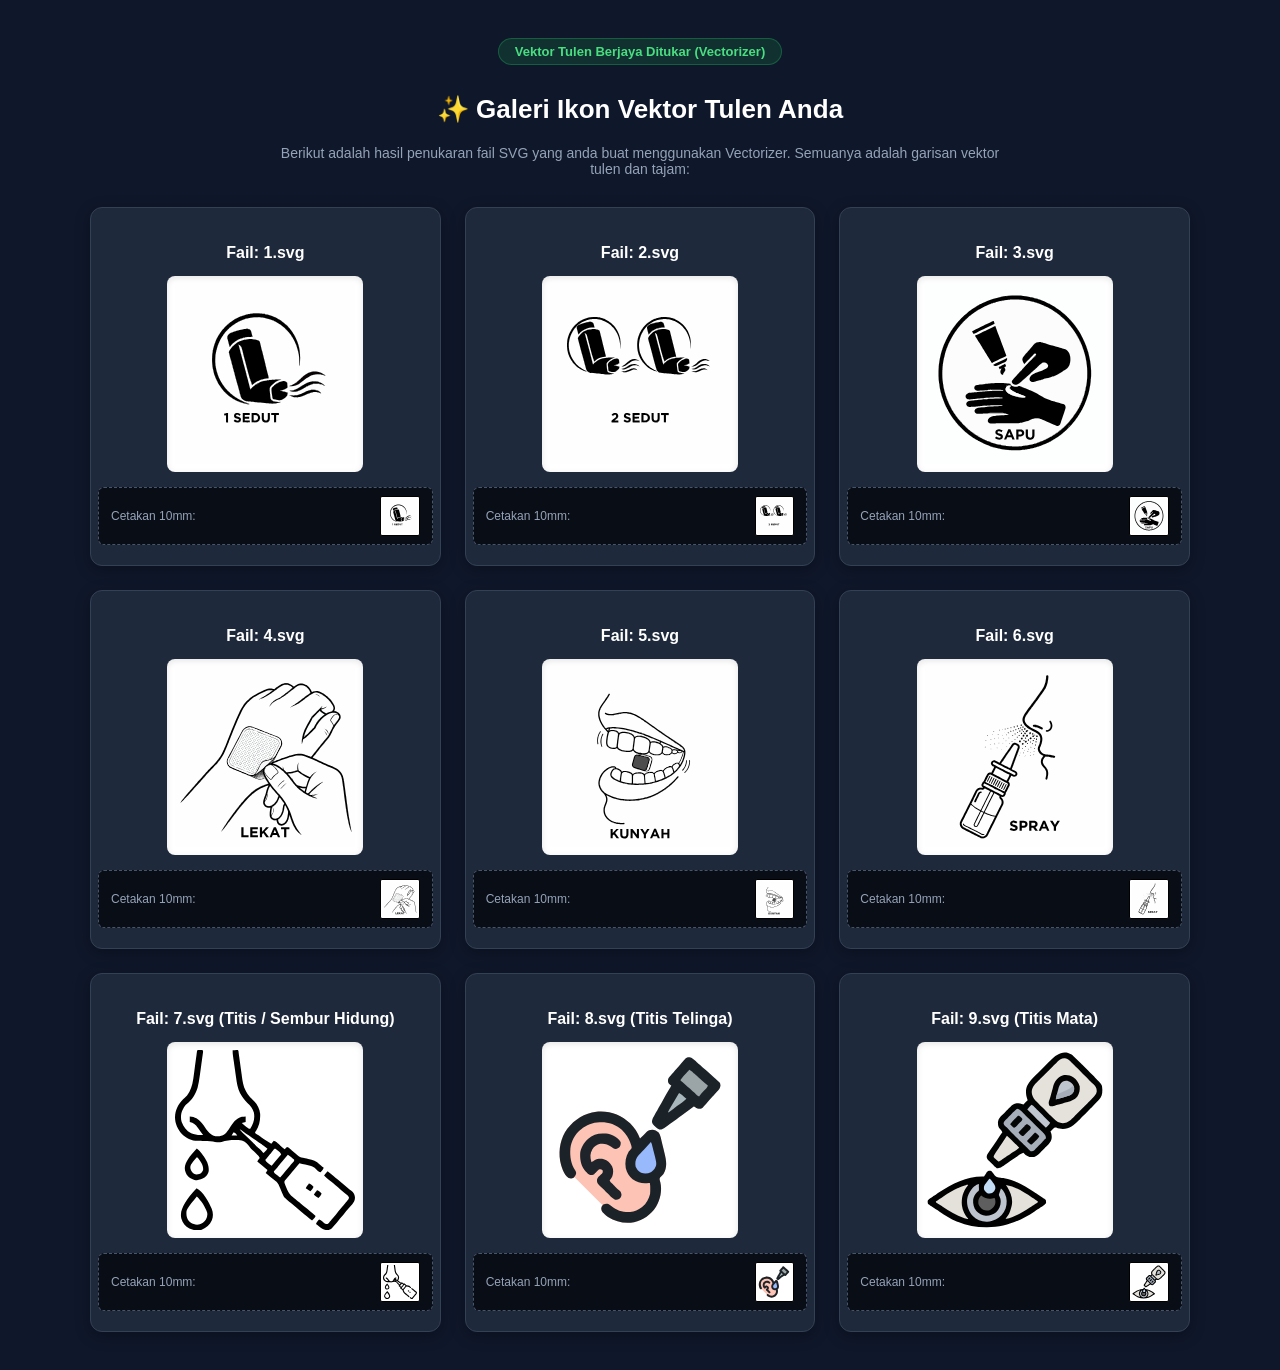
==== Galeri_Ikon_Vectorizer.html @ f37f2ab4 "feat(icons): tambah ikon vektor titis hidung (7.svg), titis telinga (8.svg), titis mata (9.svg) & ke" ====
<!DOCTYPE html>
<html lang="ms">
<head>
  <meta charset="UTF-8">
  <title>Galeri Hasil Vectorizer</title>
  <style>
    body {
      font-family: 'Segoe UI', Tahoma, Geneva, Verdana, sans-serif;
      background: #0f172a;
      color: #f8fafc;
      padding: 30px 20px;
      display: flex;
      flex-direction: column;
      align-items: center;
    }
    .badge {
      background: rgba(34, 197, 94, 0.15);
      color: #4ade80;
      border: 1px solid rgba(34, 197, 94, 0.3);
      padding: 5px 16px;
      border-radius: 9999px;
      font-size: 13px;
      font-weight: 600;
      margin-bottom: 12px;
    }
    h1 { color: #ffffff; font-size: 26px; margin-bottom: 6px; text-align: center; }
    p { color: #94a3b8; font-size: 14px; margin-bottom: 30px; text-align: center; max-width: 750px; }
    .grid {
      display: grid;
      grid-template-columns: repeat(auto-fit, minmax(280px, 1fr));
      gap: 24px;
      width: 100%;
      max-width: 1100px;
    }
    .card {
      background: #1e293b;
      border: 1px solid #334155;
      border-radius: 12px;
      padding: 20px;
      display: flex;
      flex-direction: column;
      align-items: center;
      box-shadow: 0 4px 15px rgba(0,0,0,0.3);
    }
    .card h3 {
      font-size: 16px;
      color: #ffffff;
      margin-bottom: 14px;
    }
    .svg-box {
      width: 180px;
      height: 180px;
      background: #ffffff;
      border-radius: 8px;
      display: flex;
      align-items: center;
      justify-content: center;
      padding: 8px;
      margin-bottom: 15px;
      box-shadow: inset 0 2px 6px rgba(0,0,0,0.1);
    }
    .svg-box svg {
      width: 100%;
      height: 100%;
      object-fit: contain;
    }
    .sim-row {
      width: 100%;
      background: #090d16;
      border: 1px dashed #475569;
      border-radius: 6px;
      padding: 8px 12px;
      display: flex;
      align-items: center;
      justify-content: space-between;
    }
    .sim-tag { font-size: 12px; color: #94a3b8; }
    .print-box {
      width: 10mm;
      height: 10mm;
      background: #ffffff;
      border: 1px solid #000000;
      border-radius: 2px;
      display: flex;
      align-items: center;
      justify-content: center;
    }
    .print-box svg {
      width: 9mm;
      height: 9mm;
      object-fit: contain;
    }
  </style>
</head>
<body>
  <div class="badge">Vektor Tulen Berjaya Ditukar (Vectorizer)</div>
  <h1>✨ Galeri Ikon Vektor Tulen Anda</h1>
  <p>Berikut adalah hasil penukaran fail SVG yang anda buat menggunakan Vectorizer. Semuanya adalah garisan vektor tulen dan tajam:</p>
  <div class="grid">

    <div class="card">
      <h3>Fail: 1.svg</h3>
      <div class="svg-box">
        <svg xmlns="http://www.w3.org/2000/svg" width="1750" height="1750" viewBox="0 0 1750 1750">
<path fill="#fefefe" d="M0 0l1750 0l0 1750l-1750 0l0 -1750z"/>
<path fill="#000000" d="M706.88 535.81c2.4 0.07 4.44 -0.28 6.82 0.31c6.22 0.57 12.82 -2.39 19.22 -1.2c3.48 0.87 7.05 0.2 10.6 0.57c2.18 -1.09 4.2 -0.89 6.23 -0.39c4.06 0.58 8.2 -0.29 12.02 1.72c2.89 1.38 8.45 2.31 11.57 1.6l1.38 0.17c1.71 0.26 2.73 0.58 4.34 0.92c6.03 0.73 12.39 1.75 17.85 4.4c2.8 1.65 6.08 2.13 8.91 3.88c4.25 1.03 7.95 3.16 11.01 6.24c1.34 1 2.35 1.76 3.95 2.32c1.57 0.28 2.59 1.62 3.2 2.9c0.64 3.41 1.56 6.99 2.33 10.34c1.13 5.74 2.79 11.2 4.08 16.86c1.05 4.82 2.88 9.46 3.84 14.24c0.63 3.83 1.93 7.28 2.23 11.19c0.7 3 1.76 5.94 2.2 8.98c0.1 2.89 1.36 5.34 1.74 8.17c1.35 6.84 3.8 13.3 5.43 20.06c0.99 1.64 1.66 3.33 1.94 5.15c1.1 5.67 2.96 11.1 4.33 16.66c1.85 7.5 3.7 15.03 5.54 22.53c1.24 5.19 2.5 10.37 3.96 15.47c2.13 10.15 4.77 20.06 7.31 30.11c2.55 10.39 5.05 20.8 7.6 31.18c1.38 5.7 3.29 11.22 3.76 17.14c1.16 4.31 2.18 9.38 3.29 13.68l0.2 1.2c0.29 3.61 1.77 7.1 2.41 10.44c0.59 4.58 2.31 8.81 3.36 13.27c0.93 0 0.97 0.3 0.33 0.76c0.29 2.04 0.44 3.93 1.04 5.91c1.27 2.26 -0.03 3.67 2.29 5.69l0.24 2.21c0.19 4.37 2.44 8.02 2.73 12.22c0.27 1.54 0.94 2.88 1.48 4.33c0.85 0.68 1 1.53 0.34 2.45c0.37 2.12 0.86 4 1.59 6.02c1.42 3.19 1.56 6.92 2.63 10.29c2.36 6.1 3.26 12.85 5.2 19.1c1.28 6.16 2.71 12.5 3.13 18.93c0.08 0.85 0.15 1.8 0.24 2.64c-3.71 1.88 -7.61 0.72 -11.51 1.74c-4.51 0.51 -9.29 0.98 -13.78 1.48c-2.69 0.91 -5.06 1.09 -7.97 0.36c-4.33 0.87 -8.56 0.95 -12.69 2.66c-0.77 1.1 -1.63 1.13 -2.57 0.36c-2.75 0.49 -4.86 0.78 -7.36 2.12c-3.66 1.89 -7.52 2.7 -11.49 3.64c-1.98 0.61 -2.11 0.63 -4.08 1.74c-0.73 0.45 -1.67 1.04 -2.41 1.42l-1.99 0.58c2.28 -1.78 2.77 -0.58 4.51 -3.02c-3.44 1.22 -6.08 3.1 -9.65 4.08c-4.86 2.17 -9.87 3.97 -14.81 5.94c-1.76 0.85 -3.34 -0.02 -4.44 1.76c2.2 -0.6 3.01 -1.62 5.53 -1.47c-2.46 1.24 -4.93 1.37 -7.14 3.16c-0.36 -1.23 0.21 -0.67 0.66 -1.2c-7.02 2.75 -12.67 7.65 -19.48 10.98c-0.56 0.74 -1.11 0.68 -2.01 1.22c-0.04 0.21 0.09 0.38 -0.56 0.46l-0.59 0.1c-2.55 1.03 -4.27 3.31 -6.73 4.06c-3.33 2.58 -8.61 5.57 -11.49 8.67c-1.22 0.82 -2.41 1.67 -3.59 2.54c-2.8 2.06 -4.38 3.55 -7.32 5.33c-1.35 1.52 -2.77 2.93 -4.19 4.37c-3.45 2.95 -5.22 2.81 -6.42 -1.66c-0.38 -1.05 -0.65 -2.13 -0.91 -3.21c-1.95 -6.41 -4.67 -12.67 -5.42 -19.43c-1.41 -3.83 -2.08 -7.65 -4.49 -11.04c-2.08 -3.77 -3.49 -7.91 -4.47 -12c-0.83 -3.78 -2.6 -7.18 -3.17 -11.06c-0.44 -3.36 -1 -5.61 -3.31 -8.16c-1.79 -4.54 -3.45 -9.2 -4.48 -13.94c-0.75 -3.6 -2.34 -7.01 -2.41 -10.76c-0.96 -5.07 -2.9 -10.4 -4.31 -15.39c-1.75 -4.01 -3.13 -8.09 -3.88 -12.38c-2.75 -10.51 -5.42 -21.02 -8.52 -31.44c-0.83 -3.59 -1.83 -7.3 -2.61 -10.88c-1.76 -5.1 -2.8 -10.31 -3.6 -15.66c-1.13 -2.94 -0.03 -5.52 -2.37 -7.94c1.02 4.34 2.75 7.96 2.67 12.52c-0.87 -4.5 -1.98 -9.02 -3.34 -13.39c1.17 -0.32 0.56 0.17 1.02 0.6c-0.62 -3.44 -2.16 -5.78 -3.04 -9.12c-1.27 -5.73 -3.24 -11.33 -4.5 -17.02c-2.03 -8.3 -4.43 -16.65 -6.62 -24.93c-1.33 -6.72 -3.57 -13.14 -5.05 -19.82c-1.35 -4.62 -2.36 -9.55 -3.66 -14.14c-1.53 -4.01 -2.03 -8.05 -3.11 -12.14c-2.31 -8.93 -4.89 -17.83 -6.24 -27.02c-0.6 -4.15 -2.4 -7.85 -2.98 -12.01c-0.89 -4.83 -2.71 -9.42 -3.6 -14.23c-2.21 -4.84 -3.79 -9.78 -4.71 -14.99c-1.26 -4.15 -2.27 -9.49 -4.18 -13.34c-4.11 -7.59 -9.48 -13.71 -16.26 -19.05c-2.4 -2.1 -5.69 -4.02 -8.37 -5.98l-0.45 -0.56c-1.88 -1.84 -2.17 -0.19 -4.38 -1.44c0.69 -0.07 1.13 0.53 1.51 0.85c0.14 2.65 1.07 3.05 1.44 5.39c2.18 9.9 4.99 19.68 7.72 29.44c1.22 4.94 2.41 9.97 3.78 14.85c2.32 7.19 4.36 14.5 5.04 22.16c1.09 4.03 2.63 7.74 3.27 11.9c2.17 5.45 4.09 10.95 5.26 16.57c1.71 6.11 2.95 12.52 5.04 18.5c1.54 4.89 2.16 10.02 3.89 14.9c0.82 3.34 1.56 6.78 2.76 10.07c0.46 1.97 0.69 4.1 1.51 6.06c2.53 9.13 5.44 18.31 6.68 27.75c0.48 3.11 1.72 5.88 2.5 8.85c2.07 5.12 3.21 10.27 4.69 15.45c1.34 6.22 3.73 12.31 4.77 18.58c0.16 1.82 0.72 3.15 1.23 4.89c1.33 3.88 2.03 7.82 2.34 12c0.79 1.27 1.12 2.07 1.37 3.55c2.03 4.54 3.02 9.29 4.41 13.94c1.12 5.65 3.31 10.97 4.23 16.65c0.63 3.58 2.02 7.13 2.79 10.59c0.94 6.25 3.3 11.98 4.21 18.28c1.84 4.65 2.69 9.48 4.04 14.26c3.26 9.79 5.59 19.83 8.37 29.76c1.37 4.77 2.11 9.79 3.11 14.87c0.56 1.3 0.94 2.23 1.11 3.63c0.22 3.17 1.52 5.18 2.03 8.04c2.08 5.4 2.85 11.16 4.18 16.82c1.91 5.7 2.38 12.28 4.7 17.78c1.02 3.72 2.02 7.6 2.93 11.37c0.69 2.62 1.74 5.11 2.27 7.78c-0.21 2.39 0.3 1.55 0.7 3.41c0.34 1.6 1.08 3.12 1.39 4.71c0.22 1.08 0.07 1.62 0.35 2.69c4 0.76 1.75 -1.34 4.27 -3.57c2.71 -2.46 5.58 -6.43 8.94 -7.87c0.04 -0.09 0.02 0.33 0.06 0.24c-0.67 0.13 -1.07 0.33 -1.53 -0.57c5.74 -5.43 10.85 -11.53 17.11 -16.4c4.09 -3.13 7.85 -7.09 12.04 -10.03c4.38 -4.03 9.81 -8.63 15.12 -11.06c2.91 0.17 4.51 -0.27 6.89 -1.82c0.22 0.98 0.07 1.84 0.06 2.81c1.9 -0.41 2.35 -1.36 4.09 -2.15c2.58 -0.96 3.78 -2.35 5.89 -3.92c2.87 -2.38 5.36 0.58 5.97 -3.87c-1.77 0.43 -4.94 3.03 -6.59 2.99c-1.16 0.21 -2.12 -1.36 -2.81 -2.17c0.5 -0.22 1.46 -1.02 1.96 -1.24c3.52 -1.67 6.42 -4.23 10.49 -4.69c2.08 -0.85 4.02 -1.94 6.05 -2.89c9.8 -5.59 20.42 -9.4 31.07 -12.94c4.42 -1.52 9.03 -2.51 13.84 -2.9c5.37 -1.02 10.9 -1.96 16.26 -3.01c3.17 -1.01 5.85 -1 8.93 -2.59c0.96 -0.12 2.03 -0.09 2.99 -0.08c2.55 0.06 3.74 -0.23 6.07 -1.22c2.74 -1.08 5.21 -1.76 8.19 -1c5.21 0.54 11.64 -0.93 17 -1.19c3.45 -1.08 7.03 -1.22 10.55 -0.69c1.57 -0.03 2.06 -0.45 3.52 -0.93c1.5 -0.07 3.03 -0.11 4.54 0.04c3.02 -0.63 5.93 -1.12 8.93 -0.74c4.49 0.28 8.59 -1.5 13.08 -0.23c0.97 0.02 1.91 0 2.88 -0.06c7.29 -1.73 14.7 -1.37 22.05 -1.92c3.96 -0.12 7.53 0.13 11.46 -0.6c5.31 -0.37 11.19 -0.14 16.55 -0.32c2.02 0.17 9.61 -0.21 11.08 0.47c0.26 0.34 1.1 0.81 0.25 1.88l-0.92 0c-3.09 1.51 -5.98 2.57 -9.21 2.66c-6.39 1.05 -13.17 4.62 -19.26 6.93c-3.12 1.82 -8.3 3.86 -10.76 6.43c-3.62 2.69 -8.16 4.74 -12.05 7.03c-1.92 1.26 -3.87 2.44 -5.71 3.83c-4.15 2.09 -8.16 6.65 -11.99 9.18c-2.62 2.63 -6.53 4.63 -8.76 7.71c-4.46 4.47 -9.34 8.22 -13.39 13.11c-8.04 8.34 -16.26 18.23 -16.61 30.39c0.04 5.59 0.05 11.22 0.05 16.82c1.31 2.02 1.07 4.01 1.1 6.02c-0.06 1.82 0.21 3.3 0.47 5.07c0.49 3.29 -0.35 5.87 0.19 9.16c0.44 -0.15 -0.07 -0.71 0.81 0.4c-0.01 3.66 0.41 7.3 0.27 10.96l0.34 0.25c0.26 -2.02 0.42 -4.04 0.57 -6.07l0.1 0.53c-0.16 1.7 -0.24 3.4 -0.47 5.09c0.21 0.4 0.04 0.63 -0.07 0.91c0.28 3.34 1.75 5.57 1.59 8.75c-0.07 2.71 0.98 5.17 0.29 7.9c-0.12 3.05 0.08 6.71 0.46 9.73c1.7 3.85 0.96 9.86 2.49 13.86l-0.14 0.82c1.92 3.78 2.37 8.4 3.82 12.19c0.25 0.14 0.49 0.13 0.54 0.65c0.28 0.7 0.38 1.4 0.53 2.13c1.38 1.33 1.76 2.1 2.83 3.37c6.09 6.44 12.53 9.05 20.54 12.46c3.17 1.72 5.77 2.47 9.43 2.28c1.75 -0.48 3.28 0.05 4.7 1.27c7.1 2.29 14.23 3.37 21.62 4.07c10.37 0.2 21.49 0.61 31.74 -0.02c-0.12 0.29 -0.32 1.85 -0.44 2.14c-2.05 0.91 -7.85 3.35 -10.36 3.65c-3.62 1.26 -7.74 2.39 -11.28 3.75c-1.27 0.73 -2.64 1.38 -4.2 0.99c-1.17 0.02 -2.31 0.05 -3.44 0.39c-2.8 1.64 -5.91 1.88 -9.07 2c-5.52 1.33 -11.6 1.33 -17.22 2.32c-1.83 -0.01 -3.66 0.07 -5.49 0.06c-0.53 1.36 -1.03 1.06 -1.6 1.09c-5.08 0.85 -10.56 0.54 -15.69 0.42c-2.24 0.22 -2 -0.89 -4.42 0.05c-2.93 -0.15 -5.52 0.17 -8.42 -0.66c-3.05 -0.65 -6.99 -0.28 -10.17 -0.4c3.36 -1.76 6.46 -1.91 9.88 -0.72c2.47 0.5 6.13 1.98 8.37 0.84c-0.28 -0.44 -0.06 0.29 -0.34 -0.15c-2.64 0.06 -4.97 0.24 -7.57 -0.27c-3.58 -0.6 -7.5 -0.4 -11.12 -0.25c-2.53 0.07 -5.17 0.17 -7.66 -0.78c-3.58 -1.19 -6.8 -1.19 -10.53 -1.11c-5.25 0.86 -10.49 -0.55 -15.76 -0.56c-5.19 -0.78 -11.03 -0.56 -16.17 -1.58c-1.91 -2.14 -5.08 -0.8 -7.63 -1.19c-4.11 0.13 -8.13 -0.85 -12.23 -0.86c-3 -0.05 -5.95 -0.33 -8.81 -1.54c-3.45 -1.61 -9.66 -1.5 -13.36 -1.45c-2.81 0.92 -5.43 -0.26 -8.32 0.01c-3.1 -0.09 -6.52 -0.22 -9.59 -0.66c-3 -0.55 -6.12 -0.23 -9.1 -0.82c-2.98 -0.92 -5.36 -0.45 -8.38 -1.42c-2.78 -1.06 -4.7 -1.03 -7.64 -0.88c-6.77 0.32 -13.62 -1.13 -20.39 -1.66c-2.2 -1.05 -4.12 -0.83 -6.36 -1.83c-3.16 -0.34 -6.58 -0.49 -9.76 -0.39c-3.41 0.9 -6.63 0 -9.9 -0.91c-1.62 -0.57 -2.94 -0.98 -4.66 -1.1c-4.78 -0.17 -10.26 -1.48 -14.98 -0.97c-3.4 0.19 -6.51 -0.52 -9.95 -0.39c-4.39 -0.11 -8.9 -0.99 -13.24 -1.54c-1.76 -0.51 -2.41 -0.82 -4.25 -0.95c0.02 0.34 0.08 -0.7 0.1 -0.36c1.88 0.25 3.2 -0.1 4.69 1.73c-2.72 -0.56 -5.33 -0.82 -7.97 -1.76c1.1 -1.08 0.94 -0.4 1.7 -0.19c0.03 -0.55 -0.13 0.34 -0.1 -0.21c-2.82 -0.4 -4.9 -0.35 -7.55 -1.47c-6.35 -2.14 -12.31 -4.91 -18 -8.48c-2.58 -1.36 -4.23 -3.22 -6.44 -4.97c-4.12 -2.9 -7.08 -7.1 -10.4 -10.8c-2.7 -3.53 -5.38 -7.18 -6.48 -11.63c-2.52 -4.12 -3.05 -8.94 -4.94 -13.33c-1.89 -4.86 -3.59 -9.73 -4.81 -14.7c-1.08 -6.21 -3.42 -12.06 -4.85 -18.19c-1.36 -3.66 -2.26 -7.41 -2.29 -11.47c-3.17 -9.97 -5.22 -20.27 -8.46 -30.23c-2.12 -3.3 -2.84 -7.16 -2.9 -11.09c-0.82 -3.98 -2.35 -8.04 -3.11 -12c-0.48 -1.87 -1.07 -3.66 -1.78 -5.46c-1.12 -3.07 -1.75 -5.47 -2.66 -8.43c-3.82 -11.89 -6.83 -24.03 -10.19 -36.06c-1.33 -4.64 -2.43 -9.42 -3.78 -14.03c-1.9 -5.13 -2.51 -10.54 -4.3 -15.7c-0.96 -2.85 -1.61 -5.77 -2.36 -8.66c-2.01 -5.43 -2.78 -11.12 -4.62 -16.58c-1.81 -6.96 -3.76 -13.95 -5.09 -21.12c-1.56 -4.09 -2.63 -9.09 -3.61 -13.32c-0.35 -3.51 -2.29 -6.19 -2.35 -9.69c-1.19 -4.47 -2.35 -9.93 -4.14 -14.15c-1.15 -0.96 -0.98 -1.96 -1.38 -3.05c-2.3 -7.99 -4.9 -16.23 -5.64 -24.58c-0.65 -2.78 -1.63 -5.58 -2.31 -8.41c-2.96 -7.24 -4.86 -14.8 -6.76 -22.31c-1.25 -3.75 -2.36 -7.77 -2.79 -11.72c0.42 -2.62 0.35 -4.98 -0.15 -7.52c1.36 0.35 1.98 1.21 3.13 1.86c-0.24 -2.49 -0.55 -3.22 -0.68 -5.8c-3.66 1.49 -4.85 2.88 -5.26 -2.23c-0.38 -3.96 -0.7 -5.73 -2.96 -9.11c-1.22 -0.6 -1.12 -1.61 -1.27 -2.47c-2.34 -7.77 -4.27 -15.62 -6.44 -23.45c-1.38 -5.54 -3.25 -11.04 -4 -16.7c-0.9 -3.55 -2.08 -6.95 -2.3 -10.66c-0.94 -3.88 -2.37 -7.8 -3.21 -11.76c-2.79 -7.53 0.57 -13.47 3.91 -20.07c4.9 -8.49 10.88 -16.48 16.91 -24.16c2.2 -3.03 5.31 -5.53 7.44 -8.71c3.52 -4.02 7.6 -7.88 11.09 -12.01c2.16 -2.38 4.73 -4.97 7.21 -7.02c3.5 -2.84 6.45 -6.31 9.93 -9.16c4.08 -3.08 8.07 -7.47 12.7 -9.57c0.54 -0.54 0.85 -0.28 1.44 -0.77c-1.3 0.02 -1.03 0.58 -2.19 1.09c0.11 0.49 0.11 0.73 -0.6 -0.41c1.15 -0.62 2.27 -1.14 3.5 -1.59c1.43 -1.36 2.31 -1.87 3.72 -2.94c2.59 -2.55 5.72 -4.61 8.86 -6.39c7.16 -3.66 14.23 -7.61 21.59 -10.9c1.1 -0.45 2.45 -0.81 3.6 -1.15c3.81 -0.79 7.1 -3.05 10.99 -3.29c2.01 -0.56 3.07 -0.7 4.26 -2.53c1.07 -0.79 2.25 -1.04 3.62 -0.94c3.56 -0.05 7.21 -1.31 10.33 -2.99c1.37 -0.96 2.82 -1.1 4.27 -1.6c5.45 -1.44 10.86 -2.95 16.58 -2.93c7.06 -2.05 14.32 -2.25 21.48 -3.75c2.05 -0.99 3.72 -0.73 5.84 -0.6c0.03 -0.35 -0.16 0.57 0.13 0.35c-1.78 -0.07 -2.77 0.57 -4.23 -1.07z"/>
<path fill="#010000" d="M754.94 286.68c4.36 -0.03 8.73 -0.85 12.99 -1.16c13.62 -0.47 27.43 -0.22 41.06 -0.32c5.83 0.22 12.39 -0.38 17.98 1.44c2.13 0.3 3.57 0.72 5.74 0.25c0.22 -0.49 0.54 -0.59 0.98 -0.21c3.1 -0.01 6.47 -0.15 9.53 0.29c0.66 -0.14 1.07 0.19 1.53 0.42c0.63 -0.72 0.71 -0.42 0.94 -0.31c0.97 0.44 1.68 -0.02 2.69 1.3c2.02 -0.06 3.6 0.8 5.53 1.18c2.51 -0.69 3.83 -0.04 6.15 -0.18c2.52 -0.04 4.46 0.06 6.85 0.81c3.95 0.49 8.15 1.04 11.79 2.77c4.42 1.75 9.52 2.51 14.14 3.65c2.07 0.49 3.19 0.63 5.3 0.43c0.58 -0.59 1.33 -0.39 1.73 0.16c2.11 2.58 6.25 2.03 9.19 3.27c3.67 -0.1 6.68 2.33 10.24 2.13c2.41 0.72 4.09 1.73 6.56 2.29c0.11 -0.4 -0.19 0.49 -0.07 0.1c-0.89 -0.35 -1.31 0.14 -1.74 -1.47c1.31 0.37 2.34 0.83 3.53 1.46c0.48 1.28 0.16 1.23 -0.32 0.99c-0.24 0.18 -0.22 -0.28 -0.46 -0.09c11.55 3.09 22.82 6.87 33.53 12.24c2.42 2.25 4.87 3.07 8.1 3.5c2.2 0.1 4.29 0.96 5.74 2.72c4.13 2.58 9 4.44 13.18 6.99c4.3 0.86 7.63 3.44 11.41 5.33c2.86 1.92 6.07 3.1 8.89 5.12c3.86 2.09 7.41 4.63 11.07 6.98c7.83 4.38 14.98 9.72 22.15 15.09c3.3 2.09 6.53 5.14 9.71 7.56l0.57 0.23c1.59 2.16 3.64 2.87 5.35 4.59c3.85 2.43 6.14 5.97 9.9 8.43c-0.36 -0.67 -1.12 -0.25 -0.28 -1.44c2.35 2.95 5.57 4.75 7.66 7.91c0.57 0.77 1.18 1.44 1.84 2.13c3.46 1.59 6.13 3.82 8.5 6.54c5.48 5.25 10.88 10.63 16.14 16.11c1.23 1.47 2.16 2.84 3.71 4.08c2.29 3.12 5.38 5.58 7.79 8.58c4.22 4.95 8.53 10.02 12.09 15.47c3.61 5.37 7.69 10.4 11.55 15.58c1.74 2.61 3.78 5.21 5.3 7.96c1.22 1.68 1.09 1.97 2.9 3.6c5.28 7.36 9.67 15.32 14.19 23.17c1.73 4.28 5.25 8.88 7.24 13.01c2.02 2.67 3.15 7.27 5.41 9.72c2.09 4.58 4.75 9.47 6.42 14.17c1.58 2.06 2.25 3.41 2.42 5.86c2.15 4.29 3.65 8.89 5.86 13.13c1.41 0.86 1.71 2.28 2.21 3.52c0.07 0.25 0.25 0.52 -0.08 0.89c0.43 1.53 1.28 2.48 1.2 4.28l0.28 1.22c2.11 4.03 3.95 8.53 5.27 12.75c2.83 8.27 5.81 16.65 7.85 25.17c2.11 8.14 4.31 16.18 5.73 24.48c2 9.06 3.25 18.29 4.87 27.41c0.39 2.68 0.3 5.37 1.03 8.06c0.5 4.66 1.09 9.51 0.9 14.31c0.85 2.82 0.08 5.36 0.97 8.27l0.07 1.28l-0.05 0.6c-0.92 3.07 0.36 6.5 0.02 9.51c0.72 3.25 -0.94 7.09 0.55 10.33l-0.05 2.72c-0.36 2.34 -0.68 2.25 0.89 3.94c0.52 4.47 0.51 9.7 0.39 14.11c-0.8 4.69 -0.23 9.42 -0.93 14.17c-1.58 2.06 -1.01 3 -0.58 5.43c0.59 3.46 -0.45 7.09 -0.41 10.61c0.33 3.81 -0.11 7.35 -0.77 11.05c-0.35 6.75 -2 13.98 -2.57 20.68c-0.32 0.09 -1.61 0.27 -1.87 -0.39c-0.56 -1.6 -1.04 -5.14 -0.21 -6.85c0.07 2.56 -0.05 3.91 0.1 6.35c0.98 1.67 0.27 3.03 -1.23 4.35c-1.54 -1.85 -1.44 -3.9 -2.06 -5.89c-0.1 -1.74 -0.05 -3.75 0.33 -5.46c0.57 -2.6 0.06 -5.47 0.51 -8.15c0.22 -3.27 0.6 -6.74 0.73 -9.99c0.17 -15.03 -0.81 -29.92 -1.54 -44.91c-0.04 -1.34 -0.43 -2.12 -0.41 -3.52c-0.25 -5.22 -0.99 -10.57 -1.64 -15.79c-0.87 -3.72 -1.63 -7.51 -2.15 -11.29c-0.04 -2.1 -0.68 -3.98 -0.91 -6.04c-0.45 -2.95 -0.95 -4.67 -1.55 -7.42c-3.05 -12.09 -5.63 -24.01 -9.12 -35.95c-1.43 -5.73 -3.23 -11.36 -4.89 -17.03c-2.68 -7.5 -5.32 -15.15 -7.21 -22.95c-1.15 -3.75 -2.66 -7.92 -4.57 -11.34c-2.35 -2.87 -3.65 -6.3 -5.01 -9.63c-3 -7.01 -6.63 -13.79 -9.52 -20.8c-0.29 -0.38 -0.65 -0.6 -0.48 -1.34c-1.43 -3.16 -2.69 -5.82 -4.66 -8.81c-2.43 -5.06 -5.67 -9.67 -8.28 -14.63c-1.17 -2.17 -2.54 -4.23 -3.8 -6.33c-1.5 -3.37 -4.35 -6.09 -5.87 -9.29c-2.42 -3.25 -4.92 -6.57 -6.69 -10.24c-0.85 -1.31 -1.5 -1.62 -2.29 -3.21c-3.83 -5.78 -7.86 -11.32 -12.14 -16.78c-0.75 -0.88 -1.22 -1.78 -1.8 -2.78c-2.2 -2.4 -4.17 -4.68 -6.12 -7.27c-1.73 -1.89 -3.14 -4.01 -4.83 -5.92c-1.27 -0.79 -1.23 -1.33 -2.08 -2.23c-8.43 -9.23 -17.7 -17.8 -26.38 -26.82c-3.71 -3.61 -7.52 -7.01 -10.61 -11.35c-1.02 -0.85 -2.01 -1.71 -2.98 -2.61c-6.68 -4.26 -12.79 -9.4 -18.89 -14.27c-2.16 -1.2 -3.98 -2.85 -5.49 -5.18c-2.74 -1.83 -4.64 -3.47 -7.11 -5.61c-0.98 0.93 -1.17 0.78 -0.63 -0.39c-1.56 -1.06 -3.19 -1.83 -4.61 -3.09c-1.22 0.59 -1.22 0.14 -1.54 -0.16c-1.22 -0.78 -2.48 -1.34 -3.66 -2.17c-10.59 -6.85 -20.83 -13.96 -32 -19.88c-5.64 -2.78 -10.2 -6.6 -16.02 -8.89c0.35 0.55 0.97 -0.06 0.39 1.12c-1.11 -1.06 -1.68 -1.51 -3.14 -2.04c-3.41 -2.15 -9.47 -4.53 -13.12 -6.33l-0.65 -0.18l-0.67 -0.15c-4.01 -2.1 -9.83 -3.65 -13.75 -6.08c-3.85 -1.97 -8.15 -2.31 -11.46 -5.26c0.72 0.39 1.29 1.15 1.86 1.69c-0.36 0.74 -0.78 0.75 -0.97 0.1c-0.34 -0.04 -0.69 0.01 -0.98 -0.4l-2.13 -0.33c-0.93 -1.06 -0.48 -0.42 -0.26 -0.81c-4 -0.9 -7.09 -2.32 -11.07 -3.08c-5.17 -1.36 -10.45 -2.95 -15.6 -4.49c-5.75 -1.4 -11.4 -2.99 -17.22 -4.02c-5.63 -1.51 -11.24 -2.13 -16.84 -3.76c-1.27 -0.38 -2.27 -0.63 -3.54 -1.14c-5.89 -1.24 -11.88 -2.63 -17.95 -2.11c-1.83 0.94 -3.84 0.58 -5.63 0.26c-5.32 -2.72 -12.07 -0.78 -17.88 -2.25c-4.52 -0.59 -9.55 -0.3 -14.16 -0.44c-10.64 -0.16 -21.24 0.15 -31.87 0.31c-2.1 -0.06 -3.96 0.93 -6.11 0.31c-2.49 0.12 -3.76 -0.25 -6.09 0.96c-2.49 0.34 -4.87 0.53 -7.37 0.45c-10.87 0.17 -21.53 3.02 -32.27 4.43c-3.19 0.92 -6.57 0.88 -9.44 2.71c-4.5 1.41 -8.99 2.9 -13.78 3.08c-8.39 2.38 -17.15 4.52 -25.23 7.79c-1.55 1.26 -3.24 2.05 -5.22 1.57c-4.81 1.32 -9.96 3.24 -14.36 5.59c-0.71 1.1 -1.71 1 -2.63 1.17c-2.49 0.87 -4.45 1.1 -6.34 3.14c-0.87 0.43 -1.77 0.57 -2.65 0.96c-0.4 0.21 -0.82 0.42 -1.23 0.63c-1.2 0.52 -2.4 1.21 -3.92 0.94c-3.59 0.38 -6.65 2.09 -9.61 4c0.86 0.15 1.06 0.23 -0.18 0.8c-2.83 0.62 -4.8 2.45 -7.44 3.43c-1.09 1.26 -2.34 1.63 -3.65 2.17c-1.13 0.37 -1.97 0.59 -3.02 1.18c-5.8 3.71 -12.1 6.56 -17.93 10.22c-3.45 2.13 -6.97 4.06 -10.2 6.49c-5.29 2.86 -10.14 6.33 -15.1 9.71c-3.94 3.26 -8.3 5.86 -12.35 8.93c-4.59 3.58 -9.33 7.2 -13.78 10.92c-3.45 3.28 -7.45 6.17 -11.66 8.75c-1.15 1.54 -2.18 2.81 -3.63 4.08c-4.42 3.97 -7.9 8.53 -12.86 11.9c-2.07 3.71 -4.93 6.52 -8.15 9.01c-1.19 1.15 -1.65 2.13 -3.18 3.12c-1.55 1.83 -3.34 3.39 -4.95 5.15c-1.98 3.02 -4.72 5.39 -7.17 8.02c-1.26 1.37 -2.35 2.59 -3.34 4.19c-2.68 3.67 -5.19 7.44 -8.23 10.62c-1.25 1.5 -1.87 2.73 -3.54 4.14c-2.44 3.58 -5.38 7.16 -7.83 10.67c-3.77 6.31 -8.79 11.72 -12.2 18.23c-1.98 2.43 -2.21 4.67 -4 6.79c-1.09 2.76 -4.41 4.58 -4.76 7.88c-4.2 6.62 -7.34 13.91 -11.23 20.71c-1.86 3.39 -2.99 7.35 -5.25 10.46c-0.53 2.9 -1.23 5.06 -2.43 7.37c-2.4 4.96 -4.48 10.11 -7.27 14.86c-1.49 2.24 -1.7 4.71 -2.91 7.04c-1.19 3.89 -2.31 7.87 -3.98 11.51c-1.41 5.03 -3.27 10.16 -4.96 15.09c-0.43 3.08 -2.3 5.8 -2.3 8.88c0.06 3.24 -1.36 6.78 -2.12 9.89c-1.69 4.01 -1.85 8.48 -4.09 12.2c-1.71 3.38 -2.26 7.6 -2.39 11.35c0.67 1.35 0.12 2.76 -0.09 4c-2.26 3.69 -2.37 9.64 -3 13.84c-0.02 0.24 0.25 0.54 -0.91 0.7c-0.87 5.27 -2.14 10.81 -2.07 16.15c0.12 3.06 -0.9 6.07 -1.43 9.06c0.64 2.26 0.34 3.83 0.31 5.76c0 0.16 0.04 0.33 -0.14 0.48c-0.02 1.09 -0.05 2.28 -0.2 3.37c0.16 0.18 0.09 0.37 0.06 0.53c-0.06 0.38 -0.14 0.79 -0.24 1.17c-0.5 3.59 -0.84 7.82 -0.31 11.41c-0.03 9.72 -0.1 19.52 -0.03 29.25c0.01 1.21 0.2 2.38 -0.44 3.64c-0.46 3.04 -0.39 6.15 0.43 9.12c1.36 3.65 1.19 7.56 1.03 11.39c0.14 1.99 0.05 2.43 0.6 4.53l0.11 1.47c-0.11 5.2 0.64 9.72 1.41 14.75c1.7 5.33 2.37 10.88 3.14 16.3c0.72 5.31 1.91 10.61 3.11 15.86c0.38 1.09 0.36 2.19 0.63 3.3c2.3 9.52 5.09 18.76 7.81 28.16c3.29 12.41 8.16 24.3 12.32 36.46c1.93 4.22 3.31 9.2 5.62 13.31c0.82 1.25 1.27 2.59 1.95 3.92c0.56 3.09 1.26 4.4 3.21 6.52c1.4 2.05 2.43 4.44 3.36 6.71c1.07 2.44 1.55 4.88 3 7.34c0.26 0.07 0.47 -0.02 0.6 0.55c3.39 6.63 6.89 12.97 11.01 19.17c2.96 4.97 5.72 10.12 8.88 14.98c0.93 1.24 1.66 2.61 2.58 3.86c1.2 2.08 1.31 2.56 2.57 4.27c1.66 1.8 2.94 3.86 4.17 5.96c2.31 2.2 2.9 5.69 5.68 7.76c0.71 1.12 1.52 2.16 2.23 3.28c1.17 1.9 1.26 1.84 1.97 3.81c2.78 2.91 4.83 6.61 8.05 9.07c4.02 4.29 8.12 8.74 11.7 13.32c2.85 3.36 6.37 6.2 8.42 10.42c0.52 0.76 1.26 1.37 1.87 2.07l0.51 0.47c4.09 2.89 7.57 7.38 11.3 10.77c3.46 3.28 7.2 7.48 10.94 10.34c1.91 2.41 4.53 3.86 6.48 5.99c3.01 2.15 5.77 5.34 8.8 7.36c5.17 3.8 10.25 7.64 14.75 12.37c2.51 2.3 5.64 4.16 7.97 6.64c4.31 1.68 7.71 4.84 11.66 7.21c4.09 2.86 8.4 5.74 12.33 8.85c1.49 0.99 1.49 1.16 3.26 2.1c5 3.01 9.94 6.16 14.94 9.19c2.79 2.7 6.75 3.61 9.71 5.82c2.3 1.05 4.61 1.79 6.77 3.03c0.22 0.14 0.47 0.29 0.69 0.43c0.22 0.14 0.5 0.17 0.47 0.72c0.8 0.35 1.49 0.66 2.29 1.01c3.18 0.6 6.12 2.77 8.73 4.71c2.42 3 5.38 2.81 8.32 4.89c4.67 1.75 9.08 4.08 13.58 6.07c1.95 0.94 3.61 1.61 5.73 2.06c1.33 0.28 2.28 0.45 2.94 1.85c1.92 2.6 3.44 1.85 6.3 2.45c1.44 -0.13 2.47 0.64 3.47 1.47c3.38 2.66 7.56 2.43 11.28 4.5c3.04 0.96 6.03 3.29 9.25 3.19c2.36 0.18 4.25 1.44 6.62 1.68c1.51 0.12 2.7 0.48 4.11 1.07c2.73 1.64 7.29 2.56 9.48 4.5c-7.63 0.02 -16.36 -2.01 -23.81 -3.9c-2.41 -0.2 -4.56 -0.97 -6.75 -1.98c-3.81 -1.27 -8.79 -2.61 -12.71 -3.06c4.16 2.69 9.62 4.73 14.69 4.26c3.29 0.65 6.21 2.37 9.08 4.07c2.92 1.38 4.35 2.7 7.7 2.78c2.75 -0.19 6.03 1.28 8.44 2.51c-0.49 0.26 -1.86 1.56 -2.35 1.82c-6.25 -1.54 -13.07 -2.12 -19.21 -4.19c-2.16 -0.91 -4.42 -0.51 -6.44 -1.94c-6.16 -2.59 -13.4 -2.59 -19.76 -5.03c-5.3 -1.2 -10.65 -1.98 -15.28 -5.11c-2.64 -0.91 -4.01 -1.19 -6.1 -3.22c0.73 0.59 1.38 1.37 2.04 2.04c-9.23 -0.74 -18.14 -5.24 -26.9 -8.11c-8.43 -3.17 -16.73 -7.3 -24.97 -10.97c-8.86 -3.73 -17.08 -9.11 -25.52 -13.75c-3.65 -1.62 -6.82 -4.11 -10.22 -6.37c-1.61 -0.49 -2.51 -1.29 -3.87 -2.23c-3.23 -2.47 -6.84 -4.29 -10.06 -6.76c-0.33 -0.04 -0.42 -0.28 -0.54 -0.47c-0.64 0.22 -0.59 -0.01 -0.69 -0.15c-0.19 -0.29 -0.25 -0.44 -0.44 -0.72c-3.14 -0.96 -6.35 -3.92 -9.29 -5.52c-4.58 -3.4 -9.15 -7.07 -13.81 -10.41c-3.95 -3.28 -8.03 -6.62 -11.96 -9.93c-3.42 -2.5 -6.19 -5.98 -9.58 -8.57c-2.4 -1.98 -4.51 -4.22 -6.79 -6.33c-5.45 -5.52 -11.04 -10.97 -16.3 -16.67c-2.57 -2.17 -3.83 -5.03 -6.5 -7.46c-4.22 -4.45 -8.33 -9.38 -12.03 -14.28c-2.07 -1.32 -3.45 -2.51 -3.7 -4.9c-0.63 -1.03 -1.18 -1.62 -2.08 -2.42c-1.45 -0.12 -1.98 -1.07 -1.92 -2.24c-1.34 -2.68 -3.92 -5.91 -6.29 -7.71c-2.03 -1.97 -3.33 -4.37 -5.08 -6.52c-0.25 -0.38 -0.54 -0.8 -0.8 -1.17c-0.25 -0.41 -0.68 -0.79 -0.35 -1.56c-1.64 -4.17 -4.83 -7.53 -7.13 -11.34c-1.33 -1.31 -1.27 -1.56 -2.65 -3.13c-0.51 -1.02 -1.15 -1.92 -1.76 -2.87c-4.58 -7.32 -8.68 -14.96 -13.23 -22.3c-1.05 -1.71 -1.37 -2.51 -2.26 -4.08c-3.21 -4.84 -6.04 -10.05 -7.59 -15.73c-0.44 -1.28 -0.96 -2.19 -1.69 -3.32c-1.57 -1.25 -2.45 -2.8 -2.35 -4.81c-1.25 -4.27 -3.7 -7.91 -5.08 -12.09c-0.96 -0.98 -1.15 -1.24 -1.73 -2.62c-1.54 -4.25 -3.07 -8.55 -5.54 -12.37c1.31 0.75 1.79 1.35 2.24 2.79c-2.14 -4.62 -4.3 -9.27 -5.73 -14.13c-2.85 -5.97 -4.43 -12.38 -6.75 -18.53c-4.63 -14.43 -8.57 -29.29 -10.66 -44.33c-0.38 -1.94 -0.54 -3.96 -0.7 -5.93c-0.85 -1.24 -0.84 -1.58 -1.18 -2.83c-0.11 -0.23 -0.24 -0.49 -0.21 -0.75c-0.16 -0.46 -0.31 -1.03 -0.39 -1.48c-0.14 -0.14 -0.15 -0.34 -0.17 -0.5c-0.25 -1.7 -0.13 -3.31 -0.57 -5.06c-0.8 -2.28 -0.87 -4.78 -0.97 -7.16c-0.39 -4.03 -1.06 -8.02 -1.12 -12.13c-0.73 -5.55 -1.3 -10.62 -1.1 -16.27c-0.58 0.7 0.17 0.38 -0.2 0.28c0 1.92 0.54 3.01 -0.76 4.94c-0.68 -3.36 0.39 -6.08 0.31 -9.37c-0.96 -5.05 -2.13 -9.71 -1.25 -14.69c0.03 -2.35 0.03 -3.05 -0.55 -5.41c0.04 -1.54 0.04 -3.06 -0.01 -4.6c-0.15 -9.17 0.03 -18.36 -0.01 -27.53c1.31 -2.97 0.12 -5.41 0.53 -8.41c-0.72 -3.5 -0.17 -6.73 0.23 -10.12c-0.02 -6.75 1.03 -13.33 1.38 -20.04c0.6 -5.98 1.2 -12.02 3.12 -17.85c0.18 -1.25 0.3 -2.47 0.36 -3.73c0.44 -2.84 1.15 -4.64 0.96 -7.6c-0.78 -0.95 -0.38 -1.98 -0.25 -2.84c1.09 -3.4 1.08 -7.26 2.6 -10.61c0.4 -2.72 1.26 -5.62 1.46 -8.37c0.08 -2.35 0.67 -4.54 1.52 -6.79c2.41 -2.7 2.87 -6.14 2.6 -9.64c-0.4 -0.96 0.01 -1.84 0.24 -2.64c0.07 -0.26 0.14 -0.49 0.21 -0.75c0.07 -0.25 -0.11 -0.58 0.96 -0.56c1.06 -2.39 2.01 -5.36 2.68 -7.87c0.61 -5.26 3.25 -9.89 3.94 -15.11c0 -3.51 1.93 -6.39 3.3 -9.51c1.82 -2.25 2.39 -3.42 2.48 -6.36c-0.37 -1.8 0.3 -3.42 1.55 -4.75c1.99 -2.38 2.88 -4.84 3.39 -7.88c1.26 -5.34 3.81 -10.4 5.96 -15.42c1.37 -3.75 3.75 -7.56 5.35 -11.24c3.57 -6.99 7.1 -14.31 10.83 -21.19c3.38 -5.52 6.58 -11.32 9.91 -16.84c4.33 -6.4 7.99 -13.22 12.8 -19.28c2.47 -4.02 6.03 -7.52 8.57 -11.62c2.04 -3.32 4.57 -6.31 6.91 -9.42c1.57 -1.64 1.99 -3.68 3.28 -5.49c0.06 1.63 -0.79 1.73 -1.23 3.06c4.01 -3.23 5.66 -8.41 9.9 -11.58c2.82 -2.89 4.92 -6.27 7.85 -9.06c1.36 -1.34 2.33 -2.95 3.57 -4.36l0.47 -0.54l0.44 -0.58l0.45 -0.56l0.56 -0.48c5.82 -5.51 11.14 -11.59 17.04 -17.04c1.96 -1.7 3.22 -4.02 5.12 -5.69c4.18 -3.67 8.47 -7.39 12.23 -11.51c0.65 0.95 0.23 1.13 -0.45 1.6c2.47 -1.75 3.62 -4.02 6.57 -5.07c0.25 -0.27 0.42 -0.41 0.67 -0.69c-0.79 0 -0.69 -0.6 -0.59 -0.87c1.51 -0.74 2.63 -1.68 3.84 -2.84c6.61 -6.23 14.46 -11.7 21.87 -16.98c4.75 -3.76 9.87 -6.92 15.14 -9.9c2.65 -2.25 6.62 -3.88 9.45 -5.89c2.18 -1.72 4.57 -2.85 6.91 -4.29c4.15 -2.21 8.62 -5.48 12.87 -7.41c6.87 -4.12 14.13 -7.63 21.34 -11.1c4.62 -2.52 9.54 -4.41 14.3 -6.69c5.97 -2.57 11.9 -5.05 18.03 -7.19c5.42 -2.4 11.04 -4.4 16.66 -6.32c9.36 -2.81 18.59 -6.15 28.1 -8.4c2.93 -0.91 6.08 -1.59 9.23 -1.81c2.22 0.01 3.84 -0.22 5.95 -0.84c5.67 -1.95 11.51 -3.63 17.57 -3.68c4.01 -1.17 7.3 -0.24 10.93 -2.7c3.2 -0.21 6.2 -1.24 9.47 -0.76c0.5 -0.16 0.99 -0.32 1.49 -0.48c1.17 -1.57 3.01 -1.26 4.47 -1.19c2.56 2.14 5.21 1.29 7.36 -0.97z"/>
<path fill="#000000" d="M1042.62 944.39c2.25 -0.1 4.24 -1 6.54 -0.94c6.11 -0.06 12.56 -0.7 18.54 0.83c10.21 1.9 21.95 8.01 24.03 19.23c0.57 3.83 1.48 8.4 1.47 12.2c-0.28 3.65 1.43 6.7 1.03 10.28c0.14 3.83 -0.11 10.04 1.68 13.37c0.73 1.65 0.52 3.82 0.43 5.52c-1.34 1.74 -2.12 3.62 -4.67 3.92c-4.11 3 -8.63 5.48 -12.86 8.3c-0.89 1.63 -2.24 2.09 -3.57 2.77c-4.87 2.39 -9.57 4.82 -14.78 6.4c-6.38 2.76 -12.93 4.78 -19.58 6.71c-4.56 1.26 -9.56 3.08 -14.25 3.45c-1.79 -0.1 -1.95 0.82 -4.12 0.72c1.49 0.83 0.55 0.28 2.22 0.67c6.96 1.67 14.17 2.36 20.8 5.33c4.34 0.74 8.78 1.88 13.02 2.94c3.17 -0.65 5.86 0.25 8.53 1.77c4.16 2.86 8.38 2.12 12.77 3.96c5.29 1.2 11.75 1.85 16.41 4.55c0.83 6.22 -0.98 12.51 -2.24 18.52c-0.38 3.29 -3.01 5.48 -2.71 8.85c0.2 0.38 0.01 0.86 -0.65 0.7c-3 2.64 -4.87 6.62 -7.77 9.49c-5.21 6.36 -12.2 11.7 -18.54 16.85c-7.55 5.67 -16.2 11.83 -24.93 15.48c-4.28 1.64 -8.29 2.17 -12.68 2.59c-5.7 1.37 -12 0.42 -17.81 0.6c-3.48 0.27 -6.55 -1.02 -10.01 -0.83c-4.89 0.09 -9.99 -0.91 -14.62 -2.49c-3.55 -1.03 -9.29 -3.15 -12.94 -2.63c-0.86 -0.24 -1.59 -0.64 -2.39 -1.02l-2.39 0.42l1.73 -0.96c-1.41 -0.19 -2.04 -0.5 -3.24 -1.24c-3.22 -1.1 -7.21 -1.91 -10.41 -3.1c-7.58 -3.21 -7.81 -11.23 -8.46 -18.4c-0.04 -3.12 0.93 -5 -0.92 -7.9l-0.05 -0.91c-0.38 -0.47 -0.35 -0.81 -0.41 -1.23c-0.56 -0.26 -0.46 -0.54 -0.51 -0.87c-0.87 -2.79 -0.92 -5.77 -0.73 -8.68c0.28 -2.5 -0.6 -4.91 -0.57 -7.43c-0.41 -3.15 -1.79 -5.83 -1.6 -9.04c0 -3.54 -1.34 -6.65 -1.36 -10.13c-0.28 -7.02 -1.76 -13.92 -1.75 -21c0.1 -4.42 -0.29 -9.82 0.55 -14.11c1.07 -6.34 4.17 -8.58 7.82 -13.35c-0.66 0.43 -0.34 1.16 -1.55 0.36c5.73 -5.45 11.03 -11.37 16.88 -16.72c1.85 -1.67 3.33 -3.03 4.68 -5.16c0.08 1.04 -0.3 1.86 -1.15 2.47c1.65 -2.41 4.11 -3.9 6.22 -5.79c3.7 -1.32 6.32 -4.57 9.73 -6.51c2.22 -2.07 3.95 -2.54 6.16 -4.77c0.35 -0.17 0.8 -0.43 1.15 -0.62c-0.01 -0.35 0.16 -0.36 0.3 -0.44c1.94 -1.25 3.79 -2.83 6.27 -3.13c2.17 -0.95 3.8 -1.52 5.44 -3.32c1.69 -2.05 4.07 -3.09 6.6 -3.64c2.1 -0.31 2.31 -0.25 3.75 -1.84c3.92 -2.13 7.99 -4.48 12.52 -5.13c3.21 -0.8 7.5 -2.03 10.59 -3.29c2.47 -1.67 5.43 -2.55 8.36 -2.63z"/>
<path fill="#000000" d="M643.91 445.37c7.34 -2 14.78 -2.84 22.14 -4.62c3.29 -2.04 6.74 -2.27 10.27 -2.5c3.55 -1.19 7.13 -0.43 10.64 -1.51c5.8 -1.01 13.54 -1.48 19.38 -0.71c2.11 0.47 3.6 1.3 5.8 1.67c3.73 0.3 6.94 2.05 10.7 3.01c4.08 2.02 7.33 4.22 10.36 7.66c2.11 3.55 4.98 6.14 5.84 10.32c1.06 2.5 2.36 4.69 2.82 7.34c1.41 5.93 3.45 11.73 4.61 17.72c2.21 9.04 4.88 18.11 6.75 27.22c0.12 0.63 0.5 1.28 -0.45 2.09c-0.16 0.46 -0.38 1.05 -0.55 1.51c-0.34 0.04 -0.76 0.17 -1.12 0.01c-2.97 -0.4 -5.53 -0.97 -8.65 -0.67c-0.18 0.15 -0.37 0.21 -0.58 0.3c0.42 0.65 0.3 0.85 -0.52 0.53c-1.17 -0.15 -2.3 -0.15 -3.48 -0.15c-6.43 0.02 -12.85 -0.22 -19.29 0.06c-3.2 -0.58 -3.53 0.11 -6.4 0.43c-4.01 0.89 -7.82 0.48 -11.98 0.74c-4.18 0.85 -8.4 0.7 -12.5 1.94c-1.08 0.06 -2.19 0.1 -3.28 0.1c-1.45 0.27 -2.73 0.98 -4.27 1.08c-4.71 1.59 -9.61 3.07 -14.54 3.28c-1.01 0.27 -1.92 0.66 -2.87 1.08c-2.99 1.5 -5.88 2.47 -9 3.4c-10.73 3.3 -21.11 6.57 -31.22 11.54c-6.96 3.61 -14.22 6.73 -20.85 10.95c-8.56 5.38 -17.3 11.01 -25.07 17.47c-3.08 2.83 -6.28 5.26 -9.91 7.71c-3.72 3.79 -8.1 6.88 -11.46 11.01c-1.83 2.26 -3.98 4.17 -5.87 6.36c-1.56 1.35 -2.04 1.78 -3.37 3.13c-2.4 3.2 -4.93 6.31 -7.57 9.27c-1.51 2.68 -4.48 4.68 -6.37 7.33c-1.86 -3.25 -3.12 -6.62 -3.74 -10.05c-1.39 -7.27 -3.95 -14.15 -5.43 -21.41c-0.36 -1.82 -1.31 -3.33 -1.61 -5.13c-1.22 -5.27 -2.83 -10.4 -3.32 -16c-1.79 -3.94 -2.67 -7.87 -3.67 -12.01c-0.72 -1.53 -0.74 -2.54 -0.92 -4.2c0.13 -3.64 -0.82 -5.86 -2.48 -8.9c-1.22 -2.39 -2.12 -4.94 -2.47 -7.48c0.05 -4.09 -0.48 -8.25 -0.02 -12.4c0.12 -1.54 0.32 -3.09 1.26 -4.55c0.5 -6.14 3.68 -9.51 6.6 -14.55l1.26 -1.44c2.44 -3.21 5.31 -5.36 8.24 -8.05c1.41 -1.23 2.53 -1.72 3.94 -2.78c2.48 -2.65 5.62 -3.98 8.82 -5.48c0.22 -0.12 0.43 -0.23 0.65 -0.35c0.21 -0.11 0.42 -0.22 0.64 -0.34c0.66 -0.33 1.36 -0.81 2.21 -0.72c1.81 -0.58 3.39 -1.4 5.32 -1.7c4.12 -2.07 8.57 -3.14 12.64 -5.31c3.71 -1.18 7.41 -3.18 11.17 -3.93c1.65 -1.09 3.18 -1.49 4.91 -2.14c3.9 -1.55 7.97 -2.42 11.91 -3.77c8.15 -2.72 16.9 -4.55 25.21 -6.88c10.07 -2.97 20.24 -5.56 30.74 -6.53z"/>
<path fill="#070304" d="M1348.16 850.59c6.27 -0.04 12.5 -0.26 18.78 0.03c-0.08 1.51 -0.46 0.64 -1.09 1.12c4.4 0.16 7.8 -0.92 12.07 1.11c1.41 0.12 2.82 0.07 4.23 0.14c4.49 -0.76 9.04 0.55 13.05 2.97c3.59 0.44 4.78 0.8 8 2.44c2.38 -0.61 4.22 0.17 6.19 0.75c3 0.59 5.48 2.23 8.33 3.2c4.96 2.19 10.05 4.1 14.48 7.32c3.97 1.64 7.33 4.78 11.11 6.82c2.06 1.29 4.02 2.87 6.14 4.05c1.16 0.62 1.28 1.13 1.75 2.01c0.56 -0.24 0.86 -0.16 1.16 0.33c2.77 1 2.9 3.53 6.13 4.49c1.38 0.91 0.76 2.67 0.74 3.64c-3.32 -0.79 -7.31 -1.8 -10.27 -3.66c-6.34 -1.61 -12.59 -4.76 -19.22 -4.77c-4.79 -0.35 -9.27 -1.45 -13.85 -2.38c-2 -0.59 -4.12 -0.17 -5.91 -1.66c-3.5 -2.19 -11.19 -2.32 -15.29 -1.9c-4.63 0.59 -9.12 0.78 -13.69 0.01c-10.26 0.17 -20.82 2.13 -30.81 4.48c-0.3 0.81 -0.71 0.78 -1.19 0.95c-0.22 0.15 -0.54 0.25 -0.77 0.34c-3.64 0.88 -7.15 2.15 -11.05 2.34c-3.27 1.03 -6.36 1.78 -9.5 3.27c-2.11 2.34 -5.05 2.85 -7.66 4.09c-3.74 1.98 -9.11 3.94 -12.93 6.07c-10.15 5.99 -20.43 12.06 -29.95 19c-6.2 4.86 -12.66 9.38 -18.83 14.27c-1.38 1 -2.58 1.98 -4.13 2.73c-1.26 2.1 -2.48 2.7 -3.99 4.09c-3.57 2.92 -7.27 5.37 -11.53 7.8c-2.04 2.54 -3.45 3.75 -6.26 5.4c-2.32 1.33 -3.19 2.39 -5.21 3.76c-4.61 4.26 -9.89 7.47 -15.02 11c-6.63 4.81 -13.96 8.35 -21.07 12.34c-3.84 2.04 -7.7 3.55 -11.65 5.27c-0.04 0.24 -0.21 -0.54 -0.26 -0.3c0.64 -0.19 0.65 -0.78 1.44 0.22c-1.41 0.45 -2.34 0.93 -3.56 1.79c-0.33 -1.38 0.1 -1.55 1.05 -1.34c0.1 -0.24 0.23 0.04 0.32 -0.19c-0.23 0.15 -0.09 0.34 -0.35 0.44c-8.45 3.46 -17.36 6.84 -26.3 8.41c-5.12 0.77 -10.52 1.89 -15.73 1.72c-5.63 -0.01 -11.44 0.44 -16.95 -1.03c-2.03 -0.83 -3.21 -1.22 -5.56 -1.42c1.79 -2.46 3.03 -2.41 5.48 -2.59c3.85 -1.33 8.02 -2.56 11.65 -4.42c2.19 -2.31 5.17 -2.65 7.75 -4.22c4.16 -2.13 8.48 -3.78 12.52 -6.25c4.56 -2.85 9.16 -5.8 14.31 -7.83c7.24 -4.24 13.63 -10.36 20.5 -15.24c3.66 -4.47 7.82 -8.04 12.87 -10.64c1.52 -1.34 2.99 -2.63 4.25 -4.19l0.49 -0.34l0.43 -0.44l0.42 -0.41c2.13 -2.18 4.64 -4.15 6.5 -6.57c0.8 0.94 0.11 0.64 -0.13 1.23c4.94 -3.72 8.04 -8.55 12.92 -12.36c2.45 -2.29 4.59 -4.83 7.46 -6.77c1.61 -1.46 3.26 -2.97 4.87 -4.43c2.7 -2.82 5.18 -5.55 8.12 -7.95c5.4 -3.88 10.29 -8.5 15.85 -12.18c4.03 -3.35 8.47 -6.19 13.08 -8.71c1.7 -0.75 3.15 -1.49 4.68 -2.54c2.72 -2.24 6.9 -3.24 9.53 -5.72c3.92 -1.95 7.66 -4.14 11.76 -5.72c4.19 -1.52 7.91 -4.02 12.08 -5.52c-2.56 1.8 -5.57 2.48 -8.02 4.53c4.01 -1.8 6.6 -3.26 10.99 -4.18c1.6 -1.64 3.23 -2.3 5.14 -2.58c8.31 -2.22 16.72 -4.31 25.37 -4.76c3.92 0.12 7.48 -0.02 11.38 0.27c-0.14 -0.37 -0.25 0.49 0.07 0.25c-2.85 -0.19 -5.38 0.87 -7.71 -1.28z"/>
<path fill="#010000" d="M1330.48 946.83c5.1 0.55 9.55 -0.54 14.44 -0.98c6.64 -0.67 13.32 -0.37 19.97 -0.4c4.19 -0.36 7.85 0.51 11.85 1.64c3.05 1.32 5.43 1.64 8.64 2.05c2.6 -0.22 4.77 0.51 7.24 1.34c1.72 0.35 3.43 0.61 5.09 1.2c10.45 2.59 20.17 7.25 29.56 12.45c9.9 5.27 18.43 12.5 27.02 19.57c0.17 0.9 0.16 3.05 0.33 3.94c-1.82 -0.34 -4.51 -0.72 -6.1 -1.77c-6.25 -2.97 -12.26 -5.65 -18.74 -8.3c-3.39 -1.38 -7.45 -2.09 -10.32 -4.44c0.84 0.51 1.6 1.13 2.26 1.86c-6.1 -0.62 -11.72 -2.63 -17.68 -3.41c-1.52 -0.05 -2.9 -0.52 -4.32 -0.81c-2.39 -0.14 -5.11 0.72 -7.71 -0.81c3.05 -0.98 5.65 -1.42 8.83 -0.48c-4.38 -0.52 -8.61 0.2 -12.93 -0.57c-6.1 -0.49 -11.82 -0.24 -17.9 -0.25c-4.1 -0.09 -7.99 1.02 -12.07 0.75c-2.69 0.18 -3.43 -0.39 -6.07 1.1l-1.51 0.15c-5.36 -0.03 -11.31 1.67 -16.3 3.43c-4.65 2.27 -10.07 3.25 -15.02 5.21c-2.07 0.45 -3.19 1.69 -4.95 2.7c-0.64 -1.24 -0.28 -1.36 0.48 -1.14c0.67 -0.69 1.17 -1.45 2.33 -1.73c-5.23 3.17 -10.84 5.62 -16.47 7.86c-3.39 1.88 -6.71 2.6 -9.63 5.33c-0.02 0.97 -0.58 1.13 -1.18 0.77c-3.15 0.87 -6.5 3.15 -9.48 4.57c-11.98 7.52 -24.16 14.73 -36.42 21.74c-7.96 4.61 -16.09 8.66 -24.52 12.33c-5.36 2.57 -11.28 5.22 -16.85 7.27c-3.7 0.9 -7 2.72 -10.77 3.4c-2.83 1.1 -5.97 1.88 -8.88 2.38c-4.9 1.82 -10.01 1.39 -15.05 2.4c-4.56 0.61 -10.06 0.4 -14.69 0.48c-6.38 -0.18 -13.39 -1.09 -19.47 -3.08c-5.1 -1.46 -9.9 -2.78 -14.78 -4.95c-0.99 -0.26 -2.72 -1.49 -3.71 -1.75c0.62 -0.2 2.12 -1.38 2.75 -1.58c5.97 0.5 11.93 -0.86 17.93 -0.34c3.29 0.47 5.25 -0.57 8.3 -0.96c2.01 -0.91 2.69 -0.87 4.46 -1.94c3.73 -1.35 7.6 -1.57 11.24 -3.26c3.52 -1.09 6.95 -2.15 10.38 -3.62c7.41 -2.86 14.74 -6.28 21.74 -10c7.63 -4.77 15.58 -9.03 23.15 -13.9c9.98 -6.29 19.79 -12.86 29.61 -19.39c2 -1.11 3.91 -2.71 5.95 -3.71c1.73 -0.53 2.55 -0.95 3.98 -2.06c2.8 -1.82 5.52 -2.66 8.34 -4.53c-0.39 -0.33 -0.64 0.42 -0.15 -0.91l1.77 -0.4c3.08 -1.09 5.06 -2.23 7.11 -4.3c2.91 -1.65 6.43 -3.29 9.51 -4.59c1.8 -0.86 1.95 -0.56 3.9 -1.89l0.39 -0.31c0.6 0.69 0.11 0.59 0.02 1.12c2.24 -1.97 4.15 -2.69 6.82 -3.77c4.87 -2.49 9.96 -4.08 15.14 -5.78c7.58 -2.35 15.26 -4.06 23.14 -4.93z"/>
<path fill="#000000" d="M744.8 1255.24c11.32 0.07 22.73 0 34.07 0.03c15.81 0.07 29.5 4.68 39.52 17.36c6.56 8.48 9.72 18.1 9.29 28.84c0.08 8.82 -2.12 16.66 -7.14 23.98c-0.51 1.65 -1.35 2.93 -3.33 3.64c-1.5 2.4 -2.76 3.75 -5.31 5.04c-5.86 6.05 -12.53 9.13 -20.74 10.63c-3.29 0.78 -6.51 1.25 -10.01 0.31c-8.91 0.51 -18.19 0.1 -27.15 0.23c-3.02 -0.14 -6.27 0.35 -9.22 -0.35l0 -85.95c0 -1.26 -0.02 -2.51 0.02 -3.76z"/>
<path fill="#010000" d="M1220.45 1070.86c5.23 -3.45 11.79 -5.4 17.44 -8.2c3.68 -2.72 7.85 -4.65 12.04 -6.36c9.04 -4.33 18.21 -8.46 27.3 -12.68c5.1 -1.8 10.26 -4.14 15.39 -5.95c3.77 -1.71 8.24 -2.57 12.1 -4.06c7.17 -1.93 14.82 -3.82 22.16 -4.88c2.87 -0.23 5.82 -0.6 8.61 -1.22c5.74 -0.34 12.18 -0.3 18.01 0.34c3.58 1.69 7.61 0.63 11.37 1.99c2.72 1.21 5.27 1.87 8.27 2.05c5.36 -0.24 10.9 2.74 15.77 4.63c4.97 2.64 10.57 5.62 14.59 9.73c3.09 2.07 5.32 5.05 8.62 7c2.57 2.22 4.28 5.01 7.07 7.01c-1.24 0.43 -0.95 -0.34 -1.7 -0.74c0.86 1.08 1.79 1.37 2.62 2.48c0.42 0.29 0.21 1.88 0.33 2.27c-3.39 -1.75 -7.75 -3.36 -11.32 -4.73c-7.67 -3.67 -15.66 -5.54 -23.83 -7.68c-1.93 -0.55 -3.92 -0.25 -5.89 -0.75c-8.18 -1.42 -17.22 -1.61 -25.52 -1.1c-3.59 -0.07 -7.25 1.11 -10.71 1.2c-1.28 0.06 -2.26 0.09 -3.51 0.41c-3.32 1.2 -6.68 1.58 -10.3 2.06c-4.6 2.01 -10.38 2.43 -14.68 4.94c-7.7 3.28 -15.62 6.26 -23.29 9.49c-6.71 2.87 -13.35 6.05 -20.02 9.08c-7.11 3.02 -13.96 6.51 -21.35 8.86c-4.17 1.76 -8.59 3.3 -12.69 5.17c-5.61 1.57 -11.28 4.24 -17.18 4.6c-4.97 0.89 -10.14 2.98 -15.15 3.2c-3.42 0.7 -6.47 1.89 -9.98 1.65c-5.07 -0.25 -10.01 0.82 -15.06 0.56c-1.76 -0.02 -2.28 0.04 -4.39 -0.53c-3.09 0.08 -6.17 0.06 -9.26 -0.15c-1.72 0.8 -2.4 0.09 -3.73 -0.19c-3.61 -0.39 -7.27 -1.29 -10.84 -2.64l-1.34 -0.17c-3.78 -2.1 -8.45 -2.17 -12.22 -4.34c-0.72 0.35 -1.09 0.03 -1.57 -0.17c-7.15 -2.35 -13.21 -7.19 -19.95 -10.21c-0.07 -0.61 0.02 -2.61 -0.05 -3.22c4.97 1.9 11.02 1.9 16.28 2.28c3.93 0.55 8.51 0.21 12.31 0.91c3.35 0.95 6.4 0.35 9.82 0.49c4.14 0.25 7.76 -1.19 12.01 -0.2c-0.84 0.55 -1.72 1.05 -2.62 1.51c2.72 -1.44 4.19 -1.66 7.23 -1.88c8.11 -1.93 15.84 -3.61 23.97 -4.71c6.54 -1.84 13.18 -3.58 19.55 -5.99c2.62 -1.36 4.09 -2.46 7.18 -2.97c-0.44 0.8 -1.07 1.4 -1.89 1.81z"/>
<path fill="#000000" d="M658.8 1255.24c1.39 0.06 2.79 0.01 4.18 0.03l59.08 0c1.49 -0.07 2.86 0.18 4.34 -0.15l0.02 0.64c1.01 5.69 0.63 11.87 0.45 17.57c-3.47 0.26 -7.42 0.47 -10.88 0.42c-12.53 0.02 -24.4 -0.4 -36.91 -0.31c0.09 0.88 0.74 0.95 -0.49 1.97c0.06 5.05 0.13 10.33 -0.04 15.36c1.85 0.3 3.57 0.23 5.43 0.23c12.29 0 24.58 -0.01 36.87 0.01c-0.98 2.09 1.05 1.51 0.44 4.01c0.08 4.21 -0.17 9.42 0.13 13.61l-1.01 -0.44l0.32 1.42c-3.93 -0.48 -8.7 -0.09 -12.74 -0.21c-9.14 0.05 -18.49 -0.13 -27.59 0.09l-0.42 -2.03l-0.26 2.08l-1.2 -0.19l0.14 1.42c-0.06 5.41 0.05 11.21 -0.07 16.62c1.18 0.08 2.31 0.15 3.49 0.12c15 0 30.03 -0.02 45.02 0.01c0.92 5.87 -0.02 11.78 0.59 17.59c-0.04 1.34 -0.23 1.37 -0.58 0.06c-20.01 0.3 -40.09 0.05 -60.11 0.13c-2.74 -0.13 -5.54 0.33 -8.22 -0.36l0 -85.94c0 -1.26 -0.02 -2.51 0.02 -3.76z"/>
<path fill="#000000" d="M843.65 1255.22c6.53 0.11 13.22 0.02 19.77 0.05c0.44 10.45 0.1 21.22 0.2 31.73l0.01 19.11c0.1 12 4.49 20.82 17.43 21.99c5.98 0.29 11.38 -1.14 15.84 -5.21c4.78 -5.39 5.07 -10.91 5.25 -17.83l0 -49.83c6.41 0.01 13.28 0.17 19.65 -0.08c-0.03 1.57 0.85 3.02 0.55 4.89l0 46.61c-0.67 4.85 -0.61 9.67 -2.11 14.41c0.34 2.02 -0.31 3.45 -1.86 5.08c-0.17 0.58 -0.49 1.08 -0.82 1.58c-0.62 1.42 -1.13 2.48 -1.34 4.04c-2.78 1.94 -4.03 5.02 -7.23 6.36c-3.14 3.97 -6.81 5.72 -11.43 7.17c-8.19 2.64 -16.66 2.57 -24.98 0.46c-4.61 -0.13 -7.36 -1.8 -11.47 -3.7c-2.43 -1.37 -6.08 -4.06 -7.9 -6.18c-8.37 -9.71 -9.56 -20.47 -9.6 -32.87c0.03 -15.91 -0.04 -31.88 0.04 -47.78z"/>
<path fill="#000000" d="M582.41 1318.14c9.15 7.66 18.45 11.6 30.62 10.27c8.83 -0.74 12.87 -10.92 3.57 -14.95c-11.25 -5.11 -25.59 -5.45 -35.19 -13.81c-8.18 -6.99 -9.13 -20.82 -4.87 -30.09c7.87 -16.09 27.25 -17.48 42.76 -13.81c7.62 1.53 13.1 5.22 19.39 9.5l-0.58 1.22c-1.19 3.47 -3.14 6.46 -6.02 8.7c-1 1.69 -0.69 3.42 -2.88 3.72l0.62 1.6c-2.84 0.49 -3.88 -2.12 -6.38 -3.04c-1.92 -0.99 -3.25 -1.96 -5.44 -2.24c-0.66 -0.03 -0.59 -0.27 -0.72 -0.54c-4.55 -1.8 -7.7 -2.87 -12.47 -2.63c-0.01 0.34 0.6 0.02 -0.74 0.33c-5.87 -0.16 -6.08 -0.18 -9.74 4.41c0.29 2.04 -0.53 5.43 0.67 7.16c2.32 3.5 12.88 5.76 16.92 7.03c13.35 4.01 25.92 7.24 29.49 22.62c0.43 7.3 0.6 12.78 -3.45 19.22c-5.45 10.56 -19.57 15.11 -30.88 14.26c-3.84 -0.4 -7.86 -0.51 -11.52 -2.31c-4.55 -0.22 -7.96 -1.91 -12.15 -3.48c-1.76 -0.77 -2.61 -1.33 -4.1 -2.3c-2.4 -1.16 -4.12 -2.96 -6.44 -4.44c-0.81 -1.03 -1.4 -1.75 -2.47 -2.54c3.32 -4.03 6.68 -8.03 10.02 -12.05c1.04 -1.2 0.56 -1.23 1.98 -1.81z"/>
<path fill="#000000" d="M935.65 1255.22c1.44 0.1 2.88 0.03 4.32 0.05l66.03 -0.01c1.3 -0.01 2.52 0.07 3.82 -0.11c1.45 6.75 -0.08 13.9 0.87 20.6l-0.88 -1.35c-5.22 0.18 -11.26 -0.39 -16.33 0.34c-0.34 -1.2 0.09 -0.5 0.51 -0.92c-4.06 0.41 -6.59 0.14 -10.64 0.42c0.11 0.45 0.7 0.01 -0.48 0.79c0.55 1.42 0.37 2.4 0.41 3.9c-0.03 20.39 0.01 40.81 -0.01 61.2c0 1.47 -0.01 2.92 0.08 4.38l-0.61 0.23c-2.22 0.96 -4.38 0.37 -6.73 0.57c-4.14 -0.2 -9.08 0.42 -13.07 -0.38l0 -66.94c0.19 -1.58 -0.38 -2.74 -0.41 -4.27l-0.88 -0.78l0.07 1.56c-1.52 -0.13 -3.03 -0.1 -4.57 -0.11c-6.81 0.02 -13.63 -0.01 -20.44 0.02l-0.09 -1.05l-1.07 0.03c0.17 -6.01 -0.02 -12.14 0.1 -18.17z"/>
<path fill="#000000" d="M476.43 1262.15c6.55 -1.78 13.2 -3.94 19.75 -5.85c3.13 -0.87 5.34 -2.03 8.72 -1.81c3.54 0.02 7.08 0.04 10.62 -0.01c0.1 1.64 0.15 3.21 0.44 4.82c0.69 2.68 -0.48 4.93 -0.23 7.62c0.05 22.37 0.01 44.75 0.02 67.11c-0.21 3.78 0.61 7.69 0.63 11.46c-2.74 -0.21 -5.62 -0.03 -8.37 -0.09c-3.6 -0.29 -8.64 0.62 -11.94 -0.55c0.07 -1.29 0.03 -2.57 0.04 -3.86l0 -62c0.45 -1.86 -0.9 -2.71 -0.38 -4.41l-1.5 0.56c-4.18 2.01 -7.83 3 -12.24 3.63c0.01 0.43 0.59 0.19 -0.73 0.65c-0.78 -1.23 -1.16 -1.74 -1.41 -3.23c-1.06 -4.55 -2.55 -9.51 -3.42 -14.04z"/>
<path fill="#fefefe" d="M764.6 1273.26c5.13 0.12 10.49 0.11 15.62 -0.22c-4.62 2.48 -9.28 1.38 -14.28 1.5c-0.02 0.59 -0.18 -0.38 -0.21 0.22c2.39 -1.46 5.54 -0.58 8.3 -0.89c7.97 -0.05 16.36 -0.15 22.68 5.35c1.19 0.9 2.43 1.53 3.48 2.66c3 3.44 4.96 7.38 5.93 11.83c2.89 14.6 -3.67 28.88 -18.77 32.57c-7.18 1.72 -14.6 0.58 -21.77 1.13l-0.2 -0.81l-0.9 -0.05c0.49 -1.55 0.14 -2.88 0.24 -4.45l0 -45.1c0 -1.27 0.04 -2.47 -0.12 -3.74z"/>
<path fill="#7c7b7a" d="M1202.14 1075.3c6.51 -2.02 12.84 -3.75 19.07 -6.66c5.85 -2.5 11.83 -4.83 17.59 -7.52c10.4 -5.1 21.08 -9.57 31.45 -14.71c3.39 -1.36 7.05 -3.1 10.42 -4.52c7.77 -2.79 15.5 -6.41 23.57 -8.3c2.61 -0.77 5.1 -1.82 7.85 -2.33c4.19 -0.79 8.74 -2.08 12.88 -2.75c6.03 -0.5 11.93 -2 18.01 -1.8c4.11 0.12 8.01 -0.46 12.07 0.49c2.88 0.54 5.59 0.23 8.45 1.18c-1.65 1.35 -2.2 1.44 -4.22 0.68c-2.83 -0.43 -2.8 -0.44 -5.88 -0.74c-5.8 0.05 -12.06 -0.16 -17.79 0.18c-2.79 0.63 -5.72 0.99 -8.6 1.22c-7.34 1.06 -14.86 2.93 -22.03 4.86c-3.86 1.48 -8.23 2.31 -12 4.02c-5.12 1.81 -10.25 4.13 -15.35 5.93c-9.08 4.22 -18.24 8.35 -27.27 12.68c-4.2 1.7 -8.2 3.86 -12.38 5.62c-5.65 2.8 -12.17 4.8 -17.53 8.03l1.89 -1.81c-2.42 1.58 -4.23 2.66 -7.04 3.41c-6.37 2.41 -13.06 4.16 -19.6 6c1.6 -2.03 4.21 -1.97 6.44 -3.16z"/>
<path fill="#7c7b7a" d="M845.95 646.82c1.06 3.87 2.28 7.74 3.17 11.66c0.81 4.35 2.55 8.4 3.34 12.74c0.78 4.67 2.47 9.05 3.38 13.67c3.12 13.38 6.67 26.66 9.76 40.04c1.33 5.07 2.47 10.21 3.9 15.26c1.89 8.6 4.17 17.13 6.21 25.7c1.85 7.87 4.3 15.56 5.74 23.53c0.68 4.03 2.89 7.4 2.11 11.59c-1.72 -4.03 -2.62 -9.25 -3.77 -13.56c-1.12 -5.76 -2.87 -11.32 -4.25 -17.02c-2.56 -10.38 -5.05 -20.78 -7.6 -31.18c-2.54 -10.05 -5.19 -19.99 -7.31 -30.14c-1.47 -5.1 -2.73 -10.29 -3.97 -15.48l-5.54 -22.52c-1.36 -5.55 -3.23 -10.99 -4.33 -16.66c-0.28 -1.82 -1.09 -3.43 -1.46 -5.23c-0.11 -0.4 0.03 -0.74 0.12 -1.09c-0.39 -0.27 -0.25 -0.41 -0.16 -0.56c0.07 -0.29 0 -0.61 0.66 -0.75z"/>
<path fill="#6b6c6a" d="M644.05 313.15c6.56 -3.04 13.55 -5.19 20.41 -7.44c7.36 -2.25 14.77 -4.74 22.18 -6.77c3.79 -0.86 7.52 -1.81 11.27 -2.89c1.19 -0.15 2.47 -0.16 3.67 -0.23c-0.99 1.14 -2.33 1.65 -3.81 1.85c-2.87 1 -6.11 1.5 -9.05 2.41c-9.51 2.25 -18.71 5.58 -28.07 8.39c-5.62 1.92 -11.17 3.9 -16.58 6.3c-6.13 2.14 -12.03 4.6 -18 7.17c-4.75 2.27 -9.67 4.16 -14.28 6.68c-7.22 3.48 -14.4 7.03 -21.4 10.9c-4.25 1.94 -8.87 5.53 -13.22 6.7c1.24 -1.98 2.66 -2.33 4.54 -3.51c3.15 -1.7 6.46 -3.29 9.52 -5.17c14.55 -7.74 29.5 -15.24 44.79 -21.39c2.68 -1.02 5.39 -1.85 8.03 -3z"/>
<path fill="#f0f0f0" d="M1094.51 957.58c1.95 5.72 0.41 11.39 2.76 17.08c1.04 5.08 2.96 10.38 2.46 15.64c-0.4 2.87 1.82 13.33 0.67 15.7c-2.09 3.32 -3 7.5 -6.17 9.96c-0.82 -2.2 -1.24 -4.15 -1.5 -6.49c-0.49 -1.26 0.54 -1.26 0.76 -1.4c0.5 0.51 1.42 1.08 1.31 2.16c0.03 -0.16 -0.18 -0.08 -0.15 -0.24c1.44 -4.57 2.29 -5.3 1.62 -10.45c-1.12 -4.48 -0.64 -7.92 -0.22 -12.52c-0.49 0.58 0.08 1.05 -1.19 1.08c-1.18 -0.79 -0.87 -1.25 -0.21 -1.61c1.12 -5.83 -2.06 -11.47 -2.27 -17.34c-0.61 -0.54 -0.86 -1.1 0.41 -1.82c2.09 -3.22 0.5 -6.23 1.72 -9.75z"/>
<path fill="#94908b" d="M573.2 856.97c1.3 3.48 1.43 4 3.75 6.89c2.13 6.87 3.9 13.99 5.72 20.95c1.83 5.46 2.61 11.17 4.62 16.6c0.75 2.89 1.39 5.78 2.35 8.64c1.79 5.15 2.39 10.54 4.29 15.68c1.36 4.6 2.47 9.44 3.81 14.08c3.36 12.03 6.44 24.14 9.95 36.12c0.91 2.95 1.82 5.5 1.93 8.64c-1.61 -1.43 -1.7 -1.97 -2.04 -4.06c-0.62 -3.93 -2.49 -7.52 -3.31 -11.41c-2.4 -8.66 -4.73 -17.36 -7.18 -26c-4.45 -17.66 -9.64 -35.14 -14.24 -52.77c-2.26 -7.78 -4.03 -15.69 -6.43 -23.44c-0.67 -3.51 -2.62 -6.42 -3.22 -9.92z"/>
<path fill="#87898a" d="M984.4 1125.77c4.8 0.76 9.65 1.94 14.54 1.85c3.47 -0.19 6.52 1.1 10 0.83c5.81 -0.18 11.89 0.8 17.58 -0.57c4.39 -0.42 8.24 -0.9 12.51 -2.54c8.73 -3.65 17.16 -9.68 24.71 -15.36c6.34 -5.14 13.11 -10.5 18.77 -16.41c2.91 -2.87 4.76 -6.83 7.76 -9.47c0 2.09 -1.14 3.28 -2.36 4.85c-2.4 2.71 -4.11 5.57 -6.97 7.99c-6.12 5.8 -12.88 11.27 -19.52 16.45c-4.62 3.23 -9.65 6.61 -14.46 9.56c-1.95 1.22 -3.78 2.07 -5.96 2.81c0.59 0.3 1.21 0.52 1.86 0.68c-2.77 -0.53 -3.47 0.2 -5.95 1.03c-4.6 1.34 -9.42 1.72 -14.16 2.25c-3.87 1.04 -6.87 -0.24 -10.72 -0.01c-10.95 -0.24 -22.75 -0.65 -33.22 -4.11c2.26 -0.34 3.33 -0.13 5.59 0.17z"/>
<path fill="#87898a" d="M660.03 667.88c1 0.39 1.6 1.1 1.8 2.15c2.04 9.01 4.45 17.94 6.76 26.87c1.07 4.09 1.57 8.12 3.11 12.13c1.29 4.59 2.3 9.53 3.66 14.15c1.48 6.68 3.72 13.14 5.06 19.85c2.19 8.28 4.59 16.65 6.62 24.96c1.26 5.69 3.26 11.27 4.4 17.03c0.88 3.34 2.06 6.53 2.52 10l-1.38 -1.29l-0.27 -0.68l-0.11 -0.36l-0.06 -0.19c-2 -8.27 -4.33 -16.54 -6.52 -24.74c-2.27 -10.7 -5.89 -21.07 -8.06 -31.8c-1.36 -4.74 -2.9 -9.44 -3.87 -14.37c-0.22 -1.93 -1.22 -3.53 -1.48 -5.45c-1.66 -7.5 -4.24 -14.71 -5.61 -22.32c-0.8 -3.5 -2.23 -6.88 -2.77 -10.52c-1.19 -5.12 -2.83 -10.24 -3.8 -15.42z"/>
<path fill="#a0a0a2" d="M1116.84 1079.23c2.7 0.41 5.09 1.45 7.86 1.49c3.81 0.14 7.51 0.95 11.33 0.98c4.71 -0.09 9.2 1.19 13.92 0.89c5.19 -0.25 10.17 0.44 15.29 -0.7c4.87 -0.28 9.89 -1.22 14.77 -1.47c4.92 -1.06 10.22 -2.06 15.12 -3.32c2.43 -0.52 4.48 -1.6 7.01 -1.8c-2.11 1.44 -4.66 1.34 -6.44 3.16c-8 1.8 -15.86 3.65 -24.06 4.3c-3.04 0.22 -4.49 0.45 -7.23 1.84l2.62 -1.51c-4.09 0.34 -7.87 1.45 -12.02 1.2c-3.41 -0.14 -6.65 0.44 -10 -0.51c-3.8 -0.7 -8.31 -0.34 -12.24 -0.9c-5.26 -0.38 -10.57 -0.58 -15.54 -2.49l0.23 1.83c6.74 3.02 12.37 7.54 19.52 9.89c1.19 0.76 1.08 1.19 -0.32 1.31c-6.6 -2.19 -12.16 -6.17 -18.27 -9.3c-0.29 -0.17 -0.6 -0.31 -0.92 -0.44c-0.17 -0.03 -0.33 -0.09 -0.47 -0.19c-0.37 -0.15 -0.74 -0.3 -1.08 -0.48l-0.86 -0.46c-0.14 -0.25 -0.18 -0.51 -0.13 -0.8c-0.02 -0.64 0.03 -1.3 0.15 -1.94l1.01 -0.37l0.75 -0.21z"/>
<path fill="#94908b" d="M1314.51 1058.25c1.56 -0.82 2.9 -0.85 4.59 -0.4c-4.11 1.34 -8.23 3.18 -12.39 4.4c-2.79 1.36 -5.8 2.3 -8.71 3.33c-3.87 1.9 -8.17 3.29 -12 5.27c-11.79 5.35 -23.43 11.17 -35.66 15.43c-5.09 2.22 -10.37 4.16 -15.58 6.12c-4.85 1.33 -9.82 3.62 -14.76 4.45c-4.02 0.72 -7.98 2.1 -11.95 2.83c-1.16 0.06 -2.17 -0.34 -3.06 -1.05c5.01 -0.23 10.11 -2.31 15.08 -3.2c5.72 -1.14 11.32 -3.59 16.93 -5.16c4.1 -1.86 8.5 -3.4 12.67 -5.16c7.38 -2.34 14.18 -5.81 21.29 -8.83c6.66 -3.03 13.35 -6.23 20.06 -9.1c7.67 -3.23 15.57 -6.41 23.49 -8.93z"/>
<path fill="#7c7b7a" d="M1243.92 982.8c1.22 -0.74 1.63 -0.41 1.17 0.94c-9.81 6.52 -19.64 13.1 -29.62 19.39c-7.56 4.87 -15.53 9.14 -23.16 13.91c-7 3.72 -14.44 7.2 -21.85 10.06c-3.43 1.47 -6.89 2.54 -10.41 3.63c-3.64 1.69 -7.47 1.9 -11.2 3.25c-1.32 -0.16 -1 -0.38 -1.01 -0.58c-0.02 -0.17 -0.3 -0.32 0.81 -0.53c0 -0.08 -0.06 -0.16 0.16 -0.26c2.53 -1.07 5.18 -1.27 7.72 -2.1c5.65 -2.01 11.23 -3.5 16.69 -6.08c7.38 -3.38 15.48 -6.52 22.26 -11.01c2.73 -1.78 5.47 -3.26 8.33 -4.67c10.15 -6.39 20.4 -12.71 30.3 -19.51c3.33 -2.09 6.66 -4.02 9.81 -6.44z"/>
<path fill="#a0a0a2" d="M662.64 523.02c3.12 -0.23 5.54 -1.75 8.62 -1.08c-4.97 2.17 -10.44 2.4 -15.48 4.42c-4.82 1.68 -9.79 2.94 -14.57 4.74c-4.1 1.03 -7.67 2.92 -11.64 4.29c-5.08 2.01 -10.03 4.97 -15.08 7.16c-8.07 3.88 -15.67 8.65 -23.11 13.6c-6.78 4.32 -12.71 9.16 -18.81 14.34c-2.37 1.34 -2.85 4.26 -5.88 3.88c2.69 -3.25 6.22 -5.57 9.3 -8.4c7.7 -6.54 16.59 -12.25 25.15 -17.63c6.63 -4.22 13.99 -7.39 20.95 -11c10.11 -4.98 20.62 -8.3 31.36 -11.59c3.11 -0.94 5.96 -2.14 9.19 -2.73z"/>
<path fill="#94908b" d="M592.34 578.13l0.33 -0.17c1.16 -0.51 1.73 -0.77 3.03 -0.79l-1.61 1.62c-4.44 2.46 -8.39 6.69 -12.47 9.78c-3.48 2.85 -6.41 6.3 -9.92 9.14c-2.47 2.05 -4.93 4.52 -7.09 6.9c-3.49 4.13 -7.55 7.98 -11.07 12c-2.12 3.18 -5.21 5.63 -7.41 8.66c-6.03 7.69 -11.94 15.56 -16.84 24.05c-3.34 6.6 -6.41 11.8 -4.4 19.51c0.06 0.27 -0.03 0.52 -0.09 0.77c0.34 0.25 0.21 0.39 0.17 0.55c-0.09 0.39 -0.06 0.82 -0.64 1.08c-1.82 -5.3 -2.04 -8.76 0.03 -14.06c4.02 -10.31 10.89 -19.59 17.57 -28.33c4.82 -6.31 10.11 -12.49 15.54 -18.26c3.98 -3.95 7.67 -8.6 11.78 -12.32c4.65 -3.72 8.34 -8.34 13.17 -11.9c3.19 -2.91 6.46 -5.61 9.92 -8.23z"/>
<path fill="#87898a" d="M1188.75 560.15c2.38 1.09 2.56 5.24 3.81 7.4c1.32 3.62 2.32 7.37 3.79 10.96c1.28 3.15 1.5 6.57 3.1 9.66c1.29 4.32 2.1 9.03 3.55 13.38c1.5 4.74 2.19 9.7 3.58 14.48c1.33 5.77 1.99 11.82 3.37 17.63c0.54 2.47 0.85 5.25 1.41 7.73c1.32 9.76 2.93 19.67 3.66 29.5l0.11 3.37c0.04 2.15 0.54 4.19 0.24 6.34c-1.41 -2.7 -0.53 -5.36 -1.39 -8.19c-0.56 -4.64 -0.96 -9.56 -1.47 -14.22c-0.73 -2.69 -0.64 -5.38 -1.03 -8.06c-1.61 -9.13 -2.86 -18.33 -4.86 -27.39c-1.42 -8.31 -3.61 -16.27 -5.72 -24.41c-2.03 -8.51 -5.03 -16.81 -7.69 -25.14c-1.32 -4.21 -3.5 -8.82 -4.46 -13.04z"/>
<path fill="#87898a" d="M447.17 464.4c-1.57 4.45 -5.46 8.04 -7.93 12.05c-4.56 6.24 -8.26 12.98 -12.59 19.38c-3.33 5.52 -6.53 11.31 -9.91 16.83c-3.72 6.88 -7.23 14.15 -10.8 21.15c-1.6 3.67 -3.93 7.36 -5.29 11.11c-2.15 5.03 -4.49 10.09 -6.52 15.17c-0.04 0.27 -0.25 0.35 -0.42 0.46c0.2 0.61 -0.02 0.58 -0.17 0.66c-0.23 0.15 -0.4 0.51 -1.04 -0.04c0.24 -2.57 1.93 -4.01 2.54 -6.39c1.18 -3.87 3.5 -7.42 4.7 -11.33c1.79 -3.42 3.44 -7.31 5.35 -10.71c3.75 -7.73 7.65 -15.57 11.89 -23.03c3.39 -5.01 5.86 -10.53 9.22 -15.56c5.75 -9.6 11.99 -18.71 18.53 -27.78c0.8 -1.14 1.19 -1.45 2.44 -1.97z"/>
<path fill="#7c7b7a" d="M563.36 1114.79c3.73 1.29 6.92 4.07 10.56 5.68c8.58 4.37 16.7 9.79 25.57 13.51c8.24 3.68 16.48 7.79 24.91 10.96c8.76 2.87 17.51 7.07 26.5 9.01l-1.97 -2c2.11 2 3.47 2.29 6.11 3.2c-1.33 1.03 -2.23 0.37 -2.99 -0.36c-0.36 -0.09 -0.54 -0.01 -1.02 0.15c-0.16 0.06 -0.25 0.25 -0.64 -0.25c-0.5 0.2 -0.98 0.46 -1.41 0.35c-8.7 -2.35 -16.96 -5.98 -25.57 -8.64c-3.05 -1.15 -6.57 -2.93 -9.59 -4.24c-7.38 -3.92 -15.34 -6.54 -22.7 -10.54c-1.44 -0.82 -2.85 -1.68 -4.27 -2.53c-2.12 -1.24 -4.21 -2.42 -6.43 -3.46c-5.1 -2.89 -10.47 -5.96 -15.67 -8.59l-1.39 -2.25z"/>
<path fill="#6b6c6a" d="M532.55 424.02c3.19 -3.45 7.53 -6.2 10.98 -9.48c4.45 -3.72 9.25 -7.39 13.84 -10.98c4.05 -3.06 8.42 -5.68 12.37 -8.94c4.96 -3.38 9.89 -6.9 15.18 -9.76c3.23 -2.43 6.78 -4.38 10.24 -6.52c5.82 -3.65 12.1 -6.59 18.06 -10c1.05 -0.59 1.99 -0.87 3.15 -1.17c0.51 0.81 0.1 1.03 -0.12 1.36c-0.09 0.14 -0.04 0.37 -0.69 0.14c-0.14 0.22 -0.24 0.46 -0.57 0.55c-2.64 0.85 -4.74 2.27 -7.16 3.54c-10.96 5.58 -21.33 12.52 -31.69 19.13c-7.37 4.96 -14.6 10.07 -21.55 15.6c-4.64 3.34 -8.88 7.14 -13.27 10.77c-3.57 2.6 -6.87 5.77 -10.24 8.51l1.47 -2.75z"/>
<path fill="#87898a" d="M640.22 669.79c0.19 6.76 3.43 13.4 4.66 20.07c1.17 4.77 2.58 9.49 3.67 14.29c0.6 3 2.03 5.64 2.54 8.67c0.23 1.4 0.51 2.73 0.82 4.11c2.54 9.36 5.16 18.71 7.58 28.11c1.17 3.96 2.47 7.89 3.29 11.97c1.62 5.68 2.91 11.59 4.62 17.22c-1.29 -2.35 -2.31 -4.71 -3.31 -7.19c-2.19 -9.23 -4.85 -18.41 -7.38 -27.54c-0.82 -1.96 -1.04 -4.05 -1.5 -6.02c-1.2 -3.28 -1.94 -6.73 -2.76 -10.07c-1.73 -4.88 -2.35 -10.01 -3.89 -14.9c-2.09 -5.98 -3.36 -12.49 -5.06 -18.6c-1.17 -5.62 -3.44 -11.15 -4.29 -16.78c-0.13 -1.18 -0.03 -2.15 0.1 -3.32l0.91 -0.02z"/>
<path fill="#535353" d="M964.51 929.71c7.66 -0.55 15.64 0.13 23.2 -0.92c5.87 -0.48 11.97 0.13 17.9 -0.71c2.22 -0.53 4.12 -0.3 6.37 -0.34c7.61 0.05 15.67 -0.56 23.22 0.21l-1.81 0.67c-0.85 1.15 -1.4 0.88 -0.91 1.88c-1.06 -0.01 -2.11 0.17 -3.16 0.14l-0.79 -1.03c-1.46 -0.69 -8.51 -0.15 -10.53 -0.32c-5.36 0.18 -11.14 -0.05 -16.44 0.32c-3.94 0.72 -7.58 0.48 -11.54 0.6c-7.35 0.55 -14.74 0.51 -22.09 0.96l-2.88 0.06c-4.48 -0.16 -8.59 1.34 -13.08 1.06c-3 -0.21 -6.03 0.44 -8.97 0.25c-0.63 0.01 -1.21 -0.61 -1.7 -0.88c6.29 -1.46 12.93 -1.75 19.3 -1.54c1.55 -0.08 2.25 -0.39 3.91 -0.41z"/>
<path fill="#94908b" d="M755.04 286.06c4.12 -0.85 8.39 -0.14 12.55 -1.04c4.66 -0.58 10.31 -0.25 15.1 -0.49c13.72 -0.43 27.44 0.02 41.16 0.19c1.27 -0.02 2.31 0.24 3.53 0.47c2.46 0.57 4.24 -0.33 6.31 1.49l-0.97 0.26c-2.07 0.12 -3.71 0.06 -5.76 -0.26c-5.76 -0.56 -12.14 -0.26 -17.96 -0.48c-13.63 0.1 -27.41 -0.16 -41.02 0.32c-4.27 0.31 -8.33 1.1 -12.7 0.95c-0.4 0.44 -0.8 0.34 -1.2 0.34c-0.3 0.75 -0.89 0.56 -1.23 -0.19c0.65 -0.48 1.32 -1.37 2.19 -1.56z"/>
<path fill="#94908b" d="M641.42 1313.59c1.68 3.44 1.15 6.54 0.94 10.24c-1.53 17.43 -19.34 25.97 -35.22 24.08c-4.08 -0.61 -8.13 -0.4 -12.07 -1.86l0.5 -1.29c3.83 0.48 7.76 0.91 11.6 1.31c11.31 0.85 24.35 -3.31 30.4 -13.51c4.05 -6.44 3.65 -11.71 3.85 -18.97z"/>
<path fill="#7c7b7a" d="M473.53 1039.57c3.15 1.41 4.52 4.69 7.09 6.85c5.41 5.56 10.96 11.03 16.4 16.55c2.28 2.12 4.36 4.33 6.77 6.31c3.38 2.59 6.1 6.03 9.52 8.53c3.93 3.31 7.99 6.63 11.94 9.91c4.66 3.34 9.22 7 13.8 10.41c2.94 1.6 6.18 4.47 9.15 5.82l1.23 1.85c-3.74 -0.58 -5.87 -3.5 -9.03 -5.27c-4.59 -2.96 -8.74 -6.55 -13.05 -9.77c-4.96 -3.57 -9.63 -7.9 -14.59 -11.55c-4.04 -3 -7.38 -7.29 -11.39 -10.46c-5.23 -4.78 -10.22 -9.89 -15.17 -14.94c-3.85 -3.64 -7.41 -7.36 -10.86 -11.35c-1.12 -1.23 -1.57 -1.19 -1.81 -2.89z"/>
<path fill="#a0a0a2" d="M781.15 1345.07c3.33 -0.38 6.52 -0.51 9.81 -1.29c8.21 -1.5 14.33 -4.7 20.94 -9.65l2.72 0.1c-2.54 3.15 -6.02 4.92 -9.44 6.93c-9.43 5.12 -19.62 6.14 -30.18 5.84c-9.7 0.05 -19.58 -0.09 -29.25 0.09l0.2 -1.43c8.67 0.17 17.4 -0.01 26.09 0.1c3.2 0.02 5.98 0.1 9.11 -0.69z"/>
<path fill="#87898a" d="M1032.55 401.33c1.27 0.4 2.15 1 3.27 1.69l0.5 0.25c2.16 1.16 3.93 3.19 6.09 4.39c6.11 4.87 12.5 9.82 18.31 15.03c0.98 0.93 1.94 1.76 2.98 2.62c3.94 3.36 7.6 7.06 11.3 10.67c8.68 9.02 18.06 17.55 26.16 27.08c0.86 0.89 1.14 1.54 1.59 2.67c-2.1 -0.8 -2.53 -1.9 -3.96 -3.45c-6.98 -8.09 -14.9 -15.08 -22.24 -22.79c-5.49 -5.52 -10.88 -11.11 -16.93 -16.02c-5.57 -5.18 -11.75 -9.69 -17.64 -14.49c-3.17 -2.45 -6.97 -4.45 -9.43 -7.65z"/>
<path fill="#7c7b7a" d="M616.45 588.54c2.31 0.78 2.87 -0.71 4.38 1.44l1.09 1.77l-2.09 -0.46c-0.89 2.59 1.04 6.41 1.39 9.18c0.3 2.54 1.35 4.78 1.81 7.28c1.52 6.59 3.74 13 5.33 19.54c2.14 9.36 5.07 18.49 7.37 27.81c0.29 1 0.49 2 0.74 3.01c1.11 3.87 1.74 7.62 3.36 11.34l-1.41 -0.05c-0.45 -2.83 -1.6 -5.43 -2.48 -8.17c-1.96 -7.29 -3.67 -14.64 -5.99 -21.82c-1.36 -4.88 -2.57 -9.97 -3.78 -14.9c-2.74 -9.77 -5.58 -19.63 -7.72 -29.54c-0.38 -2.33 -1.49 -2.94 -0.84 -5.46l-1.16 -0.97z"/>
<path fill="#7c7b7a" d="M1343.18 1050.39c3.46 -0.08 7.04 -1.26 10.62 -1.19c8.28 -0.76 17.63 -0.49 25.81 0.93c1.97 0.5 4.03 0.22 5.96 0.77c8.17 2.14 16.29 4.06 23.96 7.73c3.58 1.37 6.87 3.13 10.25 4.88l-0.34 -1.16l-2.5 -3.32l2.25 1.23c1.78 1.97 3.03 2.36 2.28 5.37c-3.37 -1.22 -6.29 -3.36 -9.68 -4.6c-5.61 -2.73 -11.76 -4.8 -17.74 -6.51c-5.12 -0.95 -10.83 -2.89 -15.97 -3.23c-2.44 0.09 -4.63 -0.74 -7.04 -0.8c-6.83 -0.2 -14.1 -0.37 -20.89 0.38c-2.96 0.57 -5.95 0.66 -8.84 0.99c0.41 -0.46 0.86 -1.64 1.87 -1.47z"/>
<path fill="#7c7b7a" d="M1118.97 1038.66c4.87 2.18 9.68 3.5 14.78 4.96c6.08 1.99 12.84 2.86 19.23 3.04c4.62 -0.08 9.94 0.14 14.51 -0.47c5.03 -1.01 10.02 -0.55 14.92 -2.37c2.92 -0.5 6.1 -1.37 9 -2.17c3.77 -0.68 7.02 -2.51 10.75 -3.33c0.47 0.57 0.21 0.65 0.09 0.83c0.01 0.2 0.01 0.4 -0.55 0.24c-0.16 0.25 -0.26 0.53 -0.63 0.64c-4.63 1.38 -8.85 3.16 -13.67 4.04c-4.19 0.59 -7.86 2.45 -12.14 2.59c-6.13 0.62 -12.07 1.82 -18.25 1.66c-5.7 0.34 -11.43 -0.93 -17.06 -1.71c-2.08 -0.35 -4.04 -0.98 -6.06 -1.53c-1.3 -0.49 -2.62 -0.76 -3.95 -1.14c-3.91 -0.85 -7.36 -2.58 -11.16 -3.73c-1.26 -0.67 -1.2 -1.19 0.19 -1.55z"/>
<path fill="#a0a0a2" d="M726.42 1255.76c0.81 1.27 1.12 1.87 1.16 3.43c0.06 5.14 -0.12 10.4 0.06 15.57c-13.52 0.07 -27.1 0.01 -40.63 0.03c-3.17 0.05 -5.36 -0.32 -8.42 0.62l-0.27 -2.62c12.52 -0.1 25.14 -0.02 37.67 -0.04c3.46 0.05 7.03 -0.12 10.47 0.09c0.18 -5.7 0.12 -11.41 -0.04 -17.08z"/>
<path fill="#dedfdd" d="M1092.05 1054.07c2.35 -2.62 2.29 -4.05 5.55 -1.76c3.85 2.58 3.09 4.86 3.24 8.98c0.18 3.7 -1.18 6.53 -2.36 9.89l-0.22 0.66c-1.51 4.6 0.29 6.65 -4.15 10.07c-2.28 2.09 -3.46 5.06 -6.2 7.04c0.99 -1.72 2.09 -2.8 2.36 -4.85l0.34 -0.54c3.31 -4.77 2.76 -8.58 4.66 -13.5c0.45 -2.32 0.01 -4.7 0.9 -6.98c0.54 -2.54 0.82 -4.97 0.53 -7.56c-1.57 -0.19 -2.67 0.25 -4.23 -0.16c-0.24 -0.12 -0.73 0.03 -0.42 -1.29z"/>
<path fill="#87898a" d="M973.99 324.66c1.57 -0.36 2.98 0.02 4.34 0.81c5.88 3.13 11.94 6.03 17.74 9.35c6.99 4.08 14.22 7.65 20.78 12.41c5.14 3.2 10.41 6.19 15.26 9.88c4.6 3.23 9.41 6.46 13.96 9.85c1.9 1.73 3.61 1.82 4.51 4.45c-3.51 -1.52 -6.83 -4.87 -10.13 -6.97c-7.38 -5.07 -14.4 -10.43 -22.24 -14.82c-3.65 -2.34 -7.2 -4.89 -11.06 -6.97c-2.82 -2.03 -6.03 -3.21 -8.9 -5.13c-3.77 -1.88 -7.17 -4.26 -11.08 -5.87c-4.18 -2.55 -9.06 -4.41 -13.18 -6.99z"/>
<path fill="#535353" d="M945.12 1004.91l2.14 -0.83c-3.65 4.77 -6.59 7.6 -7.66 13.94c-0.52 4.33 -0.2 9.56 -0.3 13.98c-0.01 7.09 1.47 13.93 1.75 20.95c0.02 3.48 1.39 6.64 1.25 10.17c-0.18 3.21 1.29 5.84 1.29 9.02c-0.03 2.52 0.85 4.95 0.57 7.46c-1.77 -1.95 -1.61 -3.18 -1.81 -5.65l-0.05 -0.9c-1.02 -4.23 -1.2 -9.47 -1.81 -13.73c-1.55 -4.12 -0.34 -8.4 -1.57 -12.63c-0.74 -3.66 -0.13 -7.51 -1.15 -11.23c-0.43 -3.68 -0.04 -7.77 -0.17 -11.51c-0.38 -7.21 2.52 -13.94 7.52 -19.04z"/>
<path fill="#87898a" d="M1395.19 950.16c3.91 0.38 8.01 2.72 11.84 3.76c7.01 2.77 13.78 6.31 20.41 9.9c8.86 4.59 16.64 11.14 24.48 17.26c2.07 1.98 7.33 6.65 8.44 9.11l0.26 1.19l-2.18 0.36l-0.46 -0.83c-0.31 -3.1 -3.01 -4.26 -4.54 -6.69c-8.59 -7.06 -16.75 -13.94 -26.64 -19.22c-9.39 -5.19 -18.97 -9.64 -29.26 -12.77c-1.66 -0.59 -3.29 -0.83 -5.01 -1.18c0.71 -0.73 1.65 -1.05 2.66 -0.89z"/>
<path fill="#87898a" d="M1350.07 880.69c9.98 -2.34 20.67 -4.32 30.92 -4.5c4.57 0.04 9.14 -0.2 13.69 0.19c1.14 -0.09 2.23 0.11 3.32 0.32c4.05 0.76 8.09 0.5 12.07 1.6c2.01 0.52 4.04 0.34 6.04 0.93c4.58 0.93 9.17 1.81 13.68 3.06c4.28 1.06 8.44 2.27 12.67 3.39c1.72 -0.32 2.14 -0.01 2.19 1.72c-5.1 -1.17 -10.5 -2.7 -15.62 -3.93c-7.7 -2.3 -15.71 -3.13 -23.54 -4.88c-2.84 -0.6 -5.83 -0.16 -8.72 -0.59c-4.69 -0.73 -9.06 -0.56 -13.78 -0.52c-4.31 -0.2 -8.44 0.7 -12.72 0.7c-3.93 -0.19 -5.69 1.38 -9.23 1.59c-0.92 0.32 -1.41 0.02 -2.39 -0.16c0.38 0.25 0.62 -0.27 0.61 0.61c-1.09 0.12 -2.14 0.29 -3.22 0.51c-2.8 0.45 -4.85 0.39 -7.5 1.56c-1.16 -0.18 -1.31 -0.59 -0.02 -1.05c0.47 -0.3 1 -0.45 1.55 -0.55z"/>
<path fill="#87898a" d="M1174.05 584.56c2.65 2.75 3.08 6.34 5.03 9.44c2.78 7.47 5.21 15.24 7.89 22.74c1.66 5.67 3.46 11.32 4.89 17.04c3.5 11.95 6.25 23.96 8.72 36.15c0.6 2.75 1.29 4.61 1 7.52c-2.37 -4.34 -2.12 -10.11 -3.8 -14.82c-1.67 -5.87 -2.16 -12.1 -4.16 -17.99c-1 -2.9 -1.48 -6.04 -2.25 -8.92c-2.2 -5.81 -2.99 -11.95 -5.28 -17.74c-2.66 -8.17 -5.51 -16.24 -8.35 -24.33c-1.22 -3.05 -2.85 -5.79 -3.69 -9.09z"/>
<path fill="#bfc0bf" d="M875.93 939.45c1.85 -0.93 3.35 -1.5 5.41 -1.79c3.97 -0.71 7.83 -1.66 11.86 -2c6.8 -1.1 13.78 -1.97 20.63 -2.77c4.47 0.02 8.74 -1.32 13.18 -1.15c4.18 0.02 8.25 -0.64 12.31 -1.04c4.66 0.11 9.22 -0.69 13.82 -0.86c3.79 0.12 7.65 -0.95 11.37 -0.13c-1.41 0.64 -2.33 0.83 -3.88 0.91c-6.33 0.45 -12.76 0.64 -19.09 1.1l1.46 0.82c-1.5 -0.15 -2.9 -0.12 -4.41 -0.04c-4.18 0.37 -8.83 0.68 -12.97 0.75c-5.99 1 -12.28 0.7 -18.2 2.17c-2.95 -0.08 -5.24 0.56 -8.05 1.04c-2.87 -0.08 -4.64 0.31 -7.39 0.35c0.53 0.29 0.88 -0.05 1.17 0.78l-2.89 -0.02c-4.99 0.34 -9.37 2.51 -14.33 1.88z"/>
<path fill="#4c4a48" d="M761.81 324.46c2.33 -1.21 3.68 -0.86 6.17 -0.98c2.1 -0.02 4 -0.85 6.1 -0.79c10.64 -0.16 21.28 -0.47 31.92 -0.3c4.61 0.13 9.8 -0.14 14.33 0.45c5.8 1.47 12.7 -0.43 18.02 2.29c1.09 0.7 0.91 0.36 1.56 1.51c-2.97 -0.59 -5.28 -1.34 -8.37 -1.23c-5.25 -0.59 -10.4 -0.07 -15.62 -0.97c-6.16 0.31 -12.77 0.32 -18.91 0.29c-8.63 -0.21 -17.05 0.43 -25.66 0.71c-3.19 0.04 -6.59 0.95 -9.54 -0.98z"/>
<path fill="#7c7b7a" d="M1218.88 1031.11c8.25 -4.03 16.4 -7.97 24.36 -12.59c12.25 -7 24.35 -14.33 36.61 -21.36c2.98 -1.42 6.45 -3.75 9.59 -4.62c-1.03 3.43 -4.65 4.08 -7.67 5.3c-3.76 2.38 -8.45 4.51 -12.14 6.94c-2.63 1.6 -5.4 3.04 -8.06 4.56c-3.65 2.37 -7.67 4.53 -11.36 6.72c-5.15 3.78 -11.16 6.01 -16.58 9.33c-5.02 2.62 -10.39 5.01 -15.46 7.55c-0.63 -0.55 -0.34 -0.74 -0.24 -1.01c0.05 -0.16 -0.03 -0.37 0.59 -0.31c0.07 -0.19 0.1 -0.4 0.36 -0.51z"/>
<path fill="#87898a" d="M1042.86 943.85c4.88 -0.66 9.13 -1.42 14.12 -1.15c7.39 -0.13 17.08 2.12 23.53 5.71c7.59 4.73 11.18 10 12.28 18.92l0.17 1.77c0.21 5.86 3.38 11.69 2.26 17.52c-0.99 -0.34 -1.08 -1 -1.24 -1.49c-0.13 -0.12 -0.17 -0.3 -0.17 -0.45c-0.11 -0.42 -0.19 -0.97 -0.21 -1.44c-0.08 -0.16 -0.06 -0.36 -0.03 -0.54c0 -0.26 0.01 -0.56 0.09 -0.87c0.21 -2.34 -0.22 -3.63 -0.92 -5.81c0.01 0.18 0.45 0.14 0.39 0.17c0.1 0.37 0.16 0.61 -0.62 -0.47c-0.4 -3.79 -1.2 -8.23 -1.77 -12.06c-2.08 -11.22 -13 -16.5 -23.21 -18.39c-5.98 -1.53 -12.2 -0.88 -18.31 -0.82c-2.31 -0.06 -4.29 0.83 -6.54 0.94c-1.26 -0.66 -1.2 -1.18 0.18 -1.54z"/>
<path fill="#94908b" d="M693.04 794.17c2.33 2.42 1.91 5.29 3.04 8.23c1.46 5.15 2.33 10.39 4.09 15.48c0.78 3.58 1.78 7.31 2.61 10.91c3.1 10.42 5.79 20.99 8.54 31.5c0.76 4.29 2.29 8.32 3.4 12.47c0.13 0.43 -0.01 0.79 -0.1 1.16c0.43 0.27 0.28 0.41 0.2 0.56c-0.07 0.32 0.01 0.66 -0.7 0.84c-1.21 -3.12 -1.66 -6.75 -2.96 -9.92c-2.08 -7.97 -3.95 -16.18 -6.09 -24.12c-3.12 -9.56 -5.1 -19.38 -7.82 -29.03c-0.57 -1.69 -0.89 -3.4 -1.33 -5.13c-0.61 -4.44 -1.94 -8.6 -2.88 -12.95z"/>
<path fill="#a0a0a2" d="M545.23 752.16c1.83 0.03 1.04 0.1 2.17 0.83c0.31 1.24 0.82 2.35 0.89 3.73c0.89 3.85 1.85 7.75 3.1 11.5c1.9 7.5 4.12 15.01 5.83 22.56c0.11 1.06 0.62 2.01 0.74 3.06c0.15 2.3 0.93 3.16 1.57 5.35c2 8.07 4.26 16.29 6.56 24.28c0.4 1.08 0.48 2.15 0.71 3.27c0.63 1.78 0.85 3.59 0.46 5.44c-1.11 -2.1 -1.66 -3.82 -2.04 -6.17c-0.62 -3.78 -2.08 -7.28 -2.93 -11c-1.91 -7.64 -3.99 -15.24 -6.01 -22.84c-1.16 -3.94 -1.97 -8.15 -2.89 -12.09c-1.85 -4.65 -2.32 -9.61 -4 -14.31c-1.81 -4.41 -1.94 -9.42 -4.16 -13.61z"/>
<path fill="#6b6c6a" d="M639.77 445.06c2.59 -0.47 5.07 -1.29 7.73 -1.05c-0.65 0.4 -1.29 0.67 -1.94 0.91c-0.15 0.05 -0.3 0.12 -0.47 0.13c-0.38 0.12 -0.76 0.24 -1.17 0.35c-10.24 2.23 -20.38 4.49 -30.45 7.45c-8.31 2.33 -17.01 4.15 -25.17 6.87c-3.93 1.35 -8.01 2.22 -11.91 3.77c-1.73 0.65 -3.34 1.26 -5.16 1.64c-0.37 0.09 -0.66 -0.05 -0.97 -0.14c-0.28 0.34 -0.42 0.21 -0.56 0.1c-0.24 -0.08 -0.5 -0.02 -0.6 -0.61c3.5 -1.03 7.05 -2.3 10.56 -3.32c12.57 -4.26 25.39 -7.49 38.22 -10.85c7.2 -2.14 14.51 -3.84 21.89 -5.25z"/>
<path fill="#7c7b7a" d="M401.08 828.66c0.19 1.73 0.44 3.1 1.04 4.73c1.31 4.93 2.28 10.35 3.75 15.16c1.7 3.57 1.87 7.37 3.26 11.01c2.23 7.65 4.45 15.31 7.39 22.73c2.29 5.93 4.6 11.93 6.98 17.83c1.1 3.34 3.99 7.65 4 11.07c-2.89 -3.64 -4.21 -8.87 -6.14 -13.1c-4.7 -11.93 -9.49 -24 -12.75 -36.42c-2.72 -9.4 -5.55 -18.65 -7.71 -28.2c-0.27 -1.11 -0.31 -2.26 -0.47 -3.39c-0.16 -0.64 0.06 -1.12 0.65 -1.42z"/>
<path fill="#94908b" d="M1119.18 993.27c5.62 0.56 11.24 0.32 16.87 0.33c5.22 0.17 10.4 -0.93 15.53 -1.69c8.94 -1.58 17.72 -5.12 26.37 -7.86l0.78 -0.3l-0.29 0.7l-1.37 1.11c-3.26 2.06 -6.91 2.28 -10.32 3.87c-3.33 1.24 -7.1 1.86 -10.5 3.06c-2.79 0.92 -6.29 1.21 -9.19 1.84c-3.75 0.76 -7.28 1.76 -11.06 1.49c-5.44 -0.1 -10.93 0.64 -16.22 -1.06c-2.19 -0.31 -3.93 -0.3 -6 -1.22c1.83 -1.13 3.43 -0.74 5.4 -0.27z"/>
<path fill="#6b6c6a" d="M638.14 1087.61c1.89 4.39 2.39 9.15 4.91 13.26c1.88 4.02 4.23 7.59 6.93 11.12c3.32 3.71 6.13 7.78 10.25 10.68c2.21 1.74 3.81 3.56 6.39 4.93c5.68 3.56 11.46 6.25 17.81 8.39c2.65 1.12 5.14 1.35 7.96 1.75l-0.07 1.67l-2.29 -0.62c-2.18 -0.28 -3.7 -0.56 -5.71 -1.43c-6.47 -2.14 -12.4 -5.04 -18.2 -8.61c-2.85 -1.64 -4.94 -3.79 -7.45 -5.78c-3.78 -2.22 -5.52 -6.06 -8.65 -8.99c-4.41 -5.45 -9.13 -12.97 -11.01 -19.75c-0.58 -2.35 -1.49 -4.13 -0.87 -6.62z"/>
<path fill="#7c7b7a" d="M1072.99 389.32c2.18 1.44 3.66 3.47 5.63 5.12c4.41 3.44 8.14 7.75 12.29 11.48c3.42 3.54 7.1 7.21 10.44 10.78c4.92 5.99 10.74 11.22 15.55 17.3c2.54 3.69 5.74 7.01 8.18 10.77c-0.75 0.78 -1.41 0.66 -1.98 -0.23c-3.67 -5.38 -7.9 -10.39 -12.12 -15.35c-2.42 -3 -5.45 -5.4 -7.74 -8.51c-1.55 -1.24 -2.5 -2.64 -3.73 -4.11c-5.26 -5.48 -10.63 -10.82 -16.11 -16.07c-2.36 -2.72 -5.27 -4.72 -7.78 -7.24c-1.14 -1.3 -1.96 -2.32 -2.63 -3.94z"/>
<path fill="#6b6c6a" d="M971.05 1142.68c2.82 -0.44 5.44 0.46 8.27 0.76c4.26 0.56 8.82 1.54 13.02 2.01c4.33 -0.18 8.32 1.28 12.63 1.04c5.85 -0.16 11.26 0.54 17.04 -0.73c2.26 -0.76 3.15 1.18 5.59 1.19c-2.12 1.14 -3.13 2.42 -5.63 2.98c-3.25 1.17 -6.19 2.53 -9.61 3.31c-2.9 1.15 -5.75 1.2 -8.54 2.71l-1.56 0.6c-1.38 -0.22 -1.44 -0.63 -0.19 -1.25c3.54 -1.37 7.74 -2.53 11.36 -3.78c2.44 -0.54 7.82 -2.65 9.86 -3.56l0.35 -0.87c-10.25 0.63 -20.74 0.88 -30.95 -0.34c-7.39 -0.7 -14.54 -1.78 -21.64 -4.07z"/>
<path fill="#7c7b7a" d="M970.11 362.55c5.82 2.29 11.4 5.9 17.04 8.68c11.28 5.73 21.59 12.94 32.18 19.79c1.18 0.83 2.49 1.43 3.7 2.2l0.97 0.92l0.9 0.85c1.25 0.78 2.46 1.48 3.71 2.24l0.6 0.43c1.54 1.41 2.65 2.65 3.67 4.49c-2.4 -1.36 -3.93 -3.56 -6.45 -4.83c-3.92 -2.51 -7.76 -5.33 -11.76 -7.7c-4.53 -3.06 -8.87 -6.13 -13.65 -8.79c-6.38 -4.34 -13.07 -7.66 -19.87 -11.28c-3.08 -1.82 -7.11 -3.44 -10.01 -5.35l-1.03 -1.65z"/>
<path fill="#dedfdd" d="M771.32 324.44c8.6 -0.28 17.05 -0.92 25.68 -0.71c6.15 0.03 12.9 -0.15 18.98 0.25c5.22 0.9 10.39 0.23 15.56 1.43c-6.37 2.34 -13.86 -0.41 -20.54 -0.02c-9.33 -0.07 -18.66 0.01 -27.99 0.06c-3.98 0.05 -7.99 0.55 -11.98 0.62c-1.22 -0.78 -1.12 -1.32 0.29 -1.63z"/>
<path fill="#87898a" d="M910.68 914.08c0.56 1.41 0.64 2.53 0.47 4.04c-4.59 0.39 -9.7 -0.07 -14.18 0.52c-3.74 1.24 -7.52 0.61 -11.26 1.59c-3.7 0.83 -7.49 0.73 -11.1 1.87c-4.18 0.6 -8.6 1.36 -12.81 2.28c-6.21 1.79 -12.83 3.11 -18.88 5.36c-1.23 0.47 -2.3 0.69 -3.6 0.83c1.34 -1.66 1.9 -1.73 3.87 -2.33c3.81 -1.41 7.68 -2.32 11.58 -3.39c2.8 -0.71 4.96 -0.37 7.44 -2.14l2.57 -0.22c3.12 -0.41 5.9 -0.93 8.87 -1.54c1.93 -0.69 1.74 -0.13 3.84 -1.12c2.79 -0.3 5.1 -0.21 7.79 -1.12c4.49 -0.5 9.3 -0.98 13.81 -1.49c3.9 -1.02 7.69 -0.11 11.59 -0.82l-0.27 -2.54c1.28 -0.41 1.26 -0.3 0.27 0.22z"/>
<path fill="#7c7b7a" d="M1385.91 969.57c2.09 -1.65 4.08 -1.12 6.1 0.39c2.53 0.2 5.46 -0.32 7.85 -0.18c1.42 0.29 2.76 0.76 4.28 0.8c5.96 0.78 11.88 2.52 17.58 4.41l-2.26 -1.86c2.94 2.24 6.96 2.96 10.35 4.35c6.66 2.02 12.68 4.87 18.92 7.84c-0.05 0.82 -0.31 0.66 -0.52 0.7c-0.11 0.29 -0.27 0.38 -0.52 -0.09c-0.21 0.04 -0.4 0.17 -0.68 -0.16c-0.27 0.04 -0.53 0.14 -0.83 0.01c-5.24 -2.54 -10.29 -4.82 -15.91 -6.46c-4.01 -1.49 -7.9 -2.87 -12.11 -3.89c-6.14 -1.82 -12.98 -3.21 -19.28 -4.03c-4.6 -0.03 -8.51 -0.72 -12.97 -1.83z"/>
<path fill="#a0a0a2" d="M717.47 886.84c0.63 -0.36 0.67 -0.1 0.83 0.05c0.2 0.03 0.39 0.06 0.17 0.57c0.23 0.19 0.49 0.34 0.56 0.74c0.72 3.6 2.14 7 2.89 10.6c1.03 4.75 2.84 9.29 3.91 13.99c0.91 3.05 2.08 5.34 3.34 8.25c1.27 3.64 2.88 7.13 3.71 10.91c0.97 4.09 2.58 8.1 3.8 12.13c0.56 3.81 3.22 6.38 2.78 10.19c-2.1 -2.52 -2.76 -6.41 -4.05 -9.39c-2.9 -9.27 -5.43 -18.61 -9.21 -27.57c-2.56 -6.31 -4.5 -13.7 -6.12 -20.35c-0.49 -3.58 -2.57 -6.47 -2.61 -10.12z"/>
<path fill="#a0a0a2" d="M727.69 1345.11l0.83 1.82c-1.54 0.25 -2.96 0.06 -4.5 0.07c-10.67 -0.03 -21.36 0.05 -32.02 -0.01c-10.71 0.08 -21.55 -0.08 -32.25 0.08l0.2 -1.41c10.97 0.16 22.07 0.02 33.05 0.07l29.02 0.01c1.82 -0.08 3.35 0.06 5.09 -0.57l0.58 -0.06z"/>
<path fill="#87898a" d="M1178.66 984.13l0.13 -0.71c3.79 -1.96 8.01 -3.69 11.85 -5.73c7.11 -3.99 14.33 -7.46 20.95 -12.27c5.13 -3.52 10.33 -6.82 15.23 -10.7c2.02 -1.37 3.05 -2.73 5.58 -3.24c-2.18 3.17 -5.45 4.85 -8.4 7.17c-8.7 5.93 -17.44 12.43 -26.87 17.15c-5.22 2.66 -10.98 6.18 -16.5 7.97l-1.97 0.36z"/>
<path fill="#87898a" d="M733.2 448.37c2.64 1.4 2.98 3.46 4.75 5.59c1.01 1.95 1.7 3.64 2.22 5.78l0.24 0.75l0.2 0.76c0.42 1.23 0.78 2.42 1.2 3.65c1.49 3.87 1.91 8.03 3.22 11.89c2.2 6.13 2.29 13.07 5.11 18.97c0.53 5.55 2.91 10.78 3.5 16.29c0.35 1.23 -0.44 1.83 -0.9 2.59c0.28 0.44 -0.37 0.85 -0.48 1c-3.42 -0.48 -6.75 -0.86 -10.44 -1.5l0.63 -0.26c3.11 -0.3 5.68 0.27 8.65 0.67l1 -0.12l0.48 -1.38l-0.34 -1.9c-1.87 -9.11 -4.54 -18.15 -6.75 -27.19c-1.16 -5.99 -3.18 -11.73 -4.59 -17.66c-0.46 -2.65 -1.91 -4.85 -2.4 -7.48c-0.86 -4.18 -3.88 -6.63 -5.3 -10.45z"/>
<path fill="#070304" d="M811.65 965.93c-0.61 4.45 -3.19 3.04 -6.06 5.42c-2.11 1.57 -3.49 3.06 -6.06 4.03c-1.75 0.78 -3.23 1.6 -5.13 2.01c0.02 -0.97 0.12 -1.94 0.17 -2.9c-2.38 1.55 -3.44 2.08 -6.35 1.91c0.31 -1.98 1.81 -2.65 3.1 -3.39c3.58 -1.97 6.76 -4.71 11.04 -5.38c0.88 0.6 0.75 1.25 1.92 1.03c1.65 0.05 5.6 -2.31 7.37 -2.73z"/>
<path fill="#3b3b3b" d="M1069.96 1048.32c7.29 2.15 14.8 3.73 22.09 5.75l0.73 0.34c1.56 0.41 3.06 0.22 4.64 0.41c0.28 2.59 0.26 5.96 -0.28 8.49c-0.89 2.29 -0.36 4.8 -1.27 6.96c-1.9 4.91 -1.31 9.07 -5.26 13.29c-0.3 -3.37 2.31 -5.52 2.69 -8.81c0.91 -6.08 2.94 -11.63 2.11 -17.85c-4.66 -2.7 -10.66 -2.77 -15.72 -4.65c-4.39 -1.84 -8.62 -1.1 -12.79 -3.96c1.04 -0.47 2.06 -0.53 3.06 0.03z"/>
<path fill="#87898a" d="M872.58 1345.75c8.47 0.78 16.51 1.22 24.71 -1.43c4.62 -1.45 7.9 -3.39 11.7 -6.2l2.73 0.21c-9.46 9.36 -23.02 11.01 -35.72 9.62c-1.37 -0.16 -2.61 -0.41 -3.93 -0.84l0.51 -1.36z"/>
<path fill="#87898a" d="M691.07 1158.69c2.18 1 4.18 1.73 6.6 1.93c7.52 1.12 15.22 3.92 22.85 3.9c-2.19 -1.94 -6.21 -1.51 -8.94 -3.15c-0.49 -1.25 -0.21 -1.29 0.46 -0.74c0.29 -0.18 0.5 -0.46 1.05 -0.24c3.47 1.31 7.27 1.42 10.42 3.46l-0.12 2.49c-3.9 0.64 -7.55 -0.97 -11.42 -0.98c-3.13 -0.8 -4.17 -1.4 -7.67 -0.63c-0.86 0.43 -1.69 0.44 -2.55 0.03c-3.1 -1.02 -5.94 -2.78 -9.02 -3.91c-1.61 0.09 -2.16 -0.63 -1.66 -2.16z"/>
<path fill="#7c7b7a" d="M685.72 436.66c2.93 -0.04 5.32 -1.38 8.3 -1.2c3.87 0.15 8.85 -0.67 12.52 0.49c1.11 0.84 0.97 1.19 -0.41 1.06c-5.83 -0.77 -13.18 -0.29 -18.98 0.67c-3.52 1.09 -7.09 0.33 -10.63 1.52c-3.53 0.27 -6.92 0.8 -10.46 1.59c-7.37 1.78 -14.8 2.62 -22.14 4.61c1.3 -0.36 2.38 -0.75 3.58 -1.39c-2.66 -0.06 -5.11 0.75 -7.73 1.05c7.03 -2.03 14.03 -3.26 21.19 -4.55c2.01 -0.57 3.84 -1.01 5.94 -1.27c5.72 -1.01 11.51 -1.36 17.24 -2.46l0.82 -0.08l0.27 0l0.23 -0.02l0.26 -0.02z"/>
<path fill="#6b6c6a" d="M364.72 660.77c1.31 1.61 1.29 2.23 1.15 4.24c-0.75 5.97 -1.65 11.93 -2.24 17.9c-0.35 6.71 -1.4 13.28 -1.39 20.02c-0.39 3.39 -0.79 6.6 -0.67 10.09c-0.42 3 0.85 5.81 -1.08 8.4c-0.45 -3.47 -0.1 -6.95 -0.16 -10.43c-0.11 -5.29 0.83 -10.97 0.2 -16.17l0.94 2.05c0.24 -3.67 -0.32 -7.29 0.7 -10.87c0.45 -2.21 0.54 -3.97 0.48 -6.21c0.33 -4.92 1.33 -9.91 1.79 -14.83l0.28 -4.19z"/>
<path fill="#94908b" d="M457.36 449.49c4.84 -6.25 9.75 -12.2 15.16 -17.97c2.68 -3.04 5.05 -6.21 8.03 -9.01c6.04 -5.83 11.75 -12.97 18.45 -17.95c-0.73 1.92 -1.62 2.84 -3.09 4.24c-5.21 4.8 -9.9 10.16 -15.09 15.01c-0.64 0.69 -1.6 1.26 -2.07 2.08l-0.43 0.59l-0.4 0.58l-0.52 0.49c-1.58 1.84 -2.85 3.58 -4.61 5.31c-2.41 2.38 -4.49 5.5 -6.76 8.11c-3.63 3.73 -6.26 8.86 -10.27 12.08c0.4 -1.34 0.9 -2.36 1.6 -3.56z"/>
<path fill="#6b6c6a" d="M1206.61 710.51c0.42 1.25 0.72 2.19 0.76 3.54c1.16 14.97 2.03 29.92 1.86 44.96c-0.13 3.25 -0.52 6.83 -0.74 10.09c-0.38 1.35 -0.83 1.32 -1.16 -0.03c0.62 -9.23 0.24 -18.8 0.23 -28.08c-0.12 -4.93 0.17 -9.53 -0.77 -14.4c-0.2 -4.7 -0.29 -9.64 -0.77 -14.41c-0.03 -0.19 0.05 -0.36 0.11 -0.52c-0.12 -0.29 0.01 -0.49 0.08 -0.7c-0.21 -0.27 -0.22 -0.48 0.4 -0.45z"/>
<path fill="#94908b" d="M1285.36 960.19c1.5 -1.29 3.06 -1.88 4.91 -2.56c3.48 -1.03 6.42 -3.14 9.95 -4.07c4.12 -1.12 8.2 -2.82 12.28 -3.93c6.67 -1.46 13.5 -3.45 20.31 -4.01l1.33 0.12c0.18 -0.14 0.34 -0.09 0.51 -0.07c0.4 0.03 0.81 0.03 1.2 0.21c-1.68 1.38 -3.29 1.15 -5.35 1.52c-7.76 1.43 -15.28 2.97 -22.86 5.31c-5.18 1.7 -10.17 3.31 -15.11 5.64c-2.67 1.07 -5.02 1.81 -7.47 3.42c0.08 -0.53 0.17 -1.06 0.3 -1.58z"/>
<path fill="#94908b" d="M766.48 1146.49c6.79 0.26 13.49 1.56 20.23 2.02c3.06 0.76 4.47 1.11 7.7 0.89c3.05 0.18 5.53 -0.08 8.51 0.84c2.98 0.59 6.05 0.26 9.05 0.82c3.06 0.43 6.35 0.56 9.45 0.64c-1.17 1.6 -1.68 1.4 -3.57 1.41c-3.78 -0.78 -7.6 -0.58 -11.32 -1.04c-3.44 -0.86 -7.03 -0.39 -10.42 -1.22c-2.99 -0.54 -6.26 -0.32 -9.31 -0.85c-4.04 -0.77 -8.09 -0.29 -12.11 -1.24c-3.63 -0.38 -7.31 -1.09 -10.95 -1.41c0.2 -1.17 0.7 -1.06 1.17 -1.2c0.16 -0.05 0.26 -0.29 0.65 0.4c0.28 -0.09 0.54 -0.25 0.92 -0.06z"/>
<path fill="#94908b" d="M621.32 1031.8c1.36 3.61 3.34 6.87 4.35 10.6l0.36 0.89c1.08 3.69 1.72 7.58 3.08 11.23c1.43 6.14 3.79 12.03 4.87 18.25c1.22 4.97 3.13 9.77 4.16 14.84c-0.36 2.5 0.53 4.23 0.87 6.62c-2.06 -4.93 -3.05 -10.03 -4.53 -15.09c-0.91 -2.37 -1.46 -4.99 -2.12 -7.42c-0.7 -4.36 -2.38 -8.27 -3.49 -12.49c-2.62 -9.11 -4.93 -18.31 -7.55 -27.43z"/>
<path fill="#87898a" d="M696.35 889.94c0.64 -0.37 0.79 -0.05 1.04 0.13c0.14 0.09 0.35 0.08 0.19 0.59c0.17 0.13 0.38 0.22 0.44 0.49c1.21 3.79 2.52 7.36 3.22 11.33c0.52 2.02 1.18 4.26 1.64 6.3c1.37 3.67 1.84 7.74 2.93 11.38c1.6 4.81 2.72 9.7 3.86 14.58c1.65 4.4 2.04 8.98 3.43 13.44l-0.69 0.47c-2.17 -4.45 -2.7 -9.82 -4.07 -14.6c-2.79 -9.92 -5.25 -19.94 -7.96 -29.88c-1.35 -4.78 -2.19 -9.58 -4.03 -14.23z"/>
<path fill="#7c7b7a" d="M862.49 329.48c-0.11 -1.07 0.24 -0.91 0.48 -1c0.07 -0.31 0.2 -0.43 0.55 0.03c0.23 -0.08 0.41 -0.28 0.81 0.12c0.3 -0.11 0.57 -0.27 0.94 -0.14c5.71 1.09 11.31 1.85 16.95 3.36c5.82 1.03 11.53 2.63 17.27 4.04c5.15 1.54 10.39 3.11 15.56 4.48c1.34 0.44 1.34 0.9 0.02 1.38c-4.53 -0.94 -8.91 -2.63 -13.42 -3.72c-7.93 -1.91 -15.47 -4.62 -23.71 -4.94c0.85 -1.03 1.28 -0.51 2.21 -0.31c-2.61 -0.93 -4.63 -1.12 -7.5 -1.52c-3.41 -0.62 -6.87 -0.62 -10.16 -1.78z"/>
<path fill="#87898a" d="M531.24 376.53c2.45 -1.81 5.08 -3.76 7.39 -5.69c5.93 -3.72 11.25 -8.41 17.31 -11.91c4.38 -2.47 9.48 -7.65 14.32 -8.42c-2.17 2.61 -6.44 4.2 -9.09 6.45c-5.04 3.36 -10.17 6.4 -14.92 10.15c-7.41 5.29 -15.08 10.77 -22.02 16.64c-1.21 1.17 -2.16 1.87 -3.68 2.62c0.33 -0.82 0.72 -1.46 1.14 -1.99c0.1 -0.13 0.19 -0.25 0.31 -0.34c0.49 -0.55 1.01 -0.98 1.57 -1.39c0.09 -0.12 0.21 -0.19 0.32 -0.27c0.96 -0.68 1.98 -1.33 3.07 -2.34c0.74 -0.69 1.48 -1.36 2.26 -2c0.67 -0.51 1.31 -1.06 2.02 -1.51z"/>
<path fill="#7c7b7a" d="M814.75 959.98c6.34 -3.51 13.31 -5.92 19.95 -8.78c2.02 -0.75 4.08 -1.31 6.06 -2.23c9.16 -3.75 18.88 -6.12 28.51 -8.33c-1.18 1.33 -2.68 1.66 -4.23 2.36c-4.46 1.43 -9.15 2.16 -13.56 3.68c-10.66 3.53 -21.08 7.55 -31.3 12.21c-1.81 0.61 -3.52 1.01 -5.43 1.09z"/>
<path fill="#a0a0a2" d="M608.32 984.15c2.17 1.49 2.03 2.69 2.8 5.04l0.41 2.02l-0.13 -1.18c0.83 3.95 2.33 8 3.15 11.98c1.28 3.57 1.97 7.46 3.01 11.06c3.25 9.96 5.29 20.26 8.47 30.22l-0.36 -0.89c-1.14 -3.69 -3.12 -6.94 -4.35 -10.6c-1.98 -8.26 -4.65 -16.36 -6.69 -24.59c-0.78 -3.56 -1.99 -6.98 -2.96 -10.44c-0.88 -4.25 -2.29 -8.47 -3.35 -12.62z"/>
<path fill="#7c7b7a" d="M627.9 595.96c0.27 -1.01 0.49 -0.86 0.69 -0.4c0.27 0.01 0.56 -0.07 0.81 0.34c0.22 0.01 0.44 -0.03 0.64 0.16c7.1 4.92 12.64 11.44 16.75 19.03c1.91 3.85 3.01 9.42 4.26 13.57c0.93 5.21 2.73 10.05 4.05 15.16c0.07 0.37 -0.01 0.71 -0.06 1.05c0.29 0.22 0.18 0.38 0.15 0.54c-0.11 0.58 -0.13 1.2 -0.71 1.7c-0.72 -2.64 -1.44 -5.72 -1.99 -8.34c-2.49 -6.61 -3.18 -13.64 -5.7 -20.23c-2.28 -6.27 -6.39 -11.65 -11.21 -16.2c-2.29 -2.69 -5.12 -4.08 -7.68 -6.38z"/>
<path fill="#5e5e5d" d="M1351.87 970.51c1.91 -2.2 3.35 -1.69 6.04 -1.87c4.06 -0.04 7.98 -1.07 12.09 -0.98c6.07 0.01 11.95 -0.36 17.98 0.64c4.32 0.77 8.68 -0.14 12.86 1.18c-3.21 -0.13 -5.72 0.31 -8.83 0.48c-2.14 -0.18 -3.92 -0.71 -6.1 -0.39c-6.35 -0.34 -12.66 -0.27 -19.02 -0.06c-2.04 0 -3.53 0.13 -5.48 0.71c-2.93 0.53 -6.55 0.39 -9.54 0.29z"/>
<path fill="#afafaf" d="M872.18 1156.95c5.17 0.88 10.62 0.58 15.82 1.37c5.27 0.01 10.46 1.2 15.68 1.19c4.01 1.01 6.34 1.8 10.6 1.1c2.53 0.11 5.03 0.22 7.56 0.15c0.96 0.87 0.55 0.94 0.42 1.16c-0.06 0.16 0.06 0.42 -0.87 0.07c-0.1 0.17 -0.13 0.38 -0.5 0.39l-0.82 0.08c-1.03 0.05 -2.05 0.06 -3.08 0.04c-4.5 -0.03 -8.91 -1.14 -13.39 -1.4c-5.2 -1.15 -10.38 -0.39 -15.58 -1.35c-3.43 -0.61 -6.82 -0.1 -10.23 -0.91c-2.55 -0.67 -4.58 0.3 -6.77 -1.5c-0.25 -1.3 -0.03 -1.22 0.37 -0.6c0.21 -0.07 0.38 -0.28 0.79 0.21z"/>
<path fill="#7c7b7a" d="M1128.6 985.16c5.22 -3.08 11.08 -5.2 16.55 -7.8c7.54 -3.98 14.67 -8.81 22 -13.15c3.03 -2.09 5.99 -3.84 8.35 -6.67c1.55 -1.44 3.93 -3.11 5.74 -4.21c0.4 1.32 -0.31 1.38 -0.73 1.65c-1.29 1.04 -2.93 2.43 -4.6 2.89c-1.87 1.77 -1 3.32 -4.19 3.94c-2.39 1.29 -3.98 3.53 -6.43 5.08c-4.42 3.05 -9.26 5.78 -13.82 8.64c-4.04 2.47 -8.4 4.13 -12.56 6.26c-2.58 1.57 -5.46 2.04 -7.96 3.82c-0.27 0.15 -0.52 0.06 -0.76 0.01c-0.28 0.56 -0.41 0.38 -0.58 0.35c-0.37 -0.08 -0.81 0.04 -1.01 -0.81z"/>
<path fill="#94908b" d="M1231.99 909.04c2.37 -2.79 5.56 -4.41 7.97 -7.07c3.71 -3.78 8.64 -6.78 12.6 -10.38c2.26 -1.63 4.47 -3.54 6.81 -5.08c4.65 -3.61 9.83 -7.23 14.89 -10.17c0.42 0.63 0.09 0.86 -0.08 1.16c-0.08 0.14 -0.05 0.35 -0.57 0.25c-0.12 0.2 -0.2 0.43 -0.47 0.54c-4.24 3.06 -8.71 5.72 -12.75 9.07c-5.55 3.68 -10.41 8.27 -15.81 12.15c-2.94 2.4 -5.3 5.3 -8.5 7.46l-4.83 4.4c-0.42 -0.56 -0.17 -0.88 -0.05 -1.25c0.05 -0.16 0 -0.35 0.45 -0.39c0.08 -0.24 0.12 -0.49 0.34 -0.69z"/>
<path fill="#bfc0bf" d="M369.05 823.95c0.16 1.97 0.31 3.94 0.7 5.88c2.89 14.87 6.6 29.65 11.2 44.09c-0.31 1.31 -0.5 1.2 -0.63 0.24c-0.15 -0.01 -0.32 0.08 -0.44 -0.33c-1.68 -2.6 -1.83 -5.86 -2.87 -8.75c-2.59 -7.98 -4.81 -16.39 -6.44 -24.62c-0.71 -4.55 -2.33 -9.35 -2.62 -13.9c-0.04 -0.48 0.17 -0.83 0.33 -1.21c-0.36 -0.33 -0.2 -0.44 -0.1 -0.58c0.14 -0.34 0.12 -0.7 0.87 -0.82z"/>
<path fill="#a0a0a2" d="M800.9 966.9l0.62 -0.24c0.39 -0.17 0.73 -0.19 1.06 -0.13c0.18 -0.19 0.33 -0.09 0.47 -0.03c0.27 0.1 0.57 0.17 0.8 0.46l-1.49 0.67c-3.66 1.86 -6.95 4.26 -10.53 6.24c-1.29 0.74 -2.46 1.59 -3.61 2.53c-5.21 2.69 -10.22 7.18 -14.93 10.75c-4.19 2.94 -7.94 7.1 -12.37 9.56c1.15 -2.64 2.71 -3.52 5.03 -5.03l1.03 -1.71c3.41 -1.63 7.04 -5.37 10.27 -7.62c7.39 -5.79 15.61 -10.65 23.65 -15.45z"/>
<path fill="#7c7b7a" d="M897.58 859.55c2.52 0.75 1.4 1.75 1.59 3.83c0.4 1.19 1.42 2.41 1.48 3.81c1.34 6.72 3.51 13.23 5.01 19.87c1.31 7.07 3.67 13.91 4.58 21.07c0.5 3.96 2.55 5.72 0.91 9.99c-0.05 -1.5 -0.06 -2.58 -0.62 -3.98l-0.12 -0.28c-1.54 -6.07 -2.69 -12.53 -3.97 -18.69c-1.94 -6.25 -2.88 -12.95 -5.02 -19.12c-1.07 -3.37 -1.35 -7.05 -2.24 -10.41c-0.72 -2.02 -1.23 -3.97 -1.6 -6.09z"/>
<path fill="#87898a" d="M516.21 557.07l1.74 1.81c1.73 5.13 3.08 10.5 4.29 15.77c0.3 1.8 1.28 3.32 1.54 5.16c1.48 7.26 4.05 14.18 5.43 21.45c0.73 3.4 2.3 6.78 2.84 10.21l-1.24 0.01l-0.26 -0.86l-0.26 -0.84c-1.37 -6.14 -3.43 -12.11 -4.52 -18.34c-0.86 -3.3 -2.36 -6.71 -2.92 -10.24c-1.25 -4.65 -2.57 -9.45 -3.8 -14.11c-0.39 -3.56 -2.09 -6.54 -2.84 -10.02z"/>
<path fill="#94908b" d="M1021.61 1036.94c2.16 0.1 3.14 -1.54 4.92 -1.44c4.68 -0.46 9.52 -2.28 14.13 -3.31c0.24 -0.08 0.38 0.04 0.55 0.12c0.38 -0.25 0.55 -0.06 0.76 0.04c0.36 -0.3 0.59 -0.34 0.33 0.63c-5.25 1.42 -10.23 3.15 -15.64 3.83l-2.85 0.64c1.96 0.75 4.07 0.38 6.03 0.91c5.99 1.3 11.9 2.88 17.94 4.03l0.63 0.28c0.27 -0.2 0.39 -0.06 0.54 0c0.31 0.14 0.62 0.28 0.93 0.42c2.99 0.85 6.52 0.81 8.63 3.18c-4.25 -1.06 -8.69 -2.2 -13.02 -2.94c-6.91 -1.92 -14.03 -2.8 -20.93 -4.72c-1.72 -0.15 -1.52 -0.77 -2.95 -1.67z"/>
<path fill="#7c7b7a" d="M823.36 559.55c1.28 -0.13 1.85 0.6 1.85 1.66c0.26 4.22 1.12 7.93 2.47 12.01c1.19 6.74 3.47 13.22 4.69 19.97c0.73 2.58 1.81 4.98 2.21 7.74c0.98 4.4 1.76 8.76 3.35 13c-1.02 -0.26 -1.67 -0.91 -1.92 -1.93c-0.99 -3.72 -2.13 -7.26 -2.75 -11.1c-0.96 -4.77 -2.85 -9.42 -3.71 -14.28c-1.29 -5.66 -3.01 -11.14 -3.91 -16.91c-0.77 -3.36 -1.64 -6.76 -2.28 -10.16z"/>
<path fill="#5e5e5d" d="M648.98 1155.04c0.85 -0.16 2.31 -1.05 3.15 -0.84c0.91 0.22 1.98 0.7 2.91 0.95c5.06 1.9 10.4 2.83 15.44 4.71c6.36 2.44 13.58 2.44 19.74 5.03c-0.67 1.37 -0.92 0.77 -1.77 0.9c0.13 0.17 0.17 -0.77 -0.22 -0.47c0.24 0.01 0.17 -0.11 0.42 -0.1c0.98 -0.23 1.97 -0.23 2.5 1.27l-2.55 -0.45l-0.79 -0.21l-0.77 -0.28c-6.27 -2.02 -12.79 -2.38 -19 -4.85c-2.35 -0.89 -4.75 -1.38 -7.17 -2.03c-4.19 -0.64 -7.73 -2.9 -11.89 -3.63z"/>
<path fill="#afafaf" d="M667.87 1143.79c3.11 0.26 4.95 1.95 7.67 2.77c3.04 0.76 5.29 2.93 8.54 3.5c4.66 1.52 9.01 2.55 13.32 4.97c2.85 1.35 6.43 2.95 9.5 3.52c2.31 0.19 4.05 1.05 6.19 1.84l-1.51 0.98c-1.4 -0.59 -2.36 -0.89 -3.88 -1.01c-2.36 -0.24 -4.31 -1.41 -6.57 -1.97c-3.15 -1.56 -8.18 -3.43 -11.31 -4.85c-3.28 -0.56 -6.02 -2.59 -9.45 -2.95c-1.16 -0.42 -2.17 -1.11 -3.3 -1.61c-2.44 -1.13 -3.79 -2.04 -6.48 -2.55c-1.07 -0.84 -1.5 -0.94 -2.82 -1.23c-1.3 -0.56 -1.26 -1.04 0.1 -1.41z"/>
<path fill="#6b6c6a" d="M1365.88 1028.96c2.53 0.67 5.18 0.87 7.71 1.83c13.92 3.38 25.55 10.18 36.17 19.69c1.02 0.87 1.67 1.63 2.36 2.77c-3.56 -1.34 -5.81 -4.52 -8.9 -6.59c-4.41 -3.56 -9.74 -6.58 -14.72 -9.23c-4.87 -1.89 -10.15 -4.58 -15.39 -5.18c-2 -0.79 -3.11 -1.05 -4.95 -1.99c-0.81 -0.33 -1.64 -0.63 -2.28 -1.3z"/>
<path fill="#bfc0bf" d="M391.5 722.94c0.23 -0.02 0.41 -0.29 0.75 0.66c0.4 5.86 0.03 12.45 0.1 18.4c0.12 6.07 -0.35 11.98 0.33 18.03c0.1 1.32 -0.02 2.09 -0.41 3.33c-1.23 -2.16 -1.21 -4.42 -1.42 -6.84c-0.1 -1.21 -0.11 -2.4 -0.12 -3.62c-0.07 -9.72 0 -19.45 0.04 -29.17c0.17 -1.35 0.44 -1.12 0.73 -0.79z"/>
<path fill="#afafaf" d="M414.63 604.58c0.12 4.1 -1.37 6.08 -2.54 9.62c-1.13 5.04 -3.1 9.86 -4.16 14.91c-0.78 4.04 -2.78 7.37 -3.29 11.49c-1.29 4.56 -1.96 10.35 -3.95 14.59c-1.08 -3.49 1.03 -5.94 1.11 -9.52c1.49 -4 1.82 -8.35 3.51 -12.36c0.76 -3.1 2.04 -6.44 2.36 -9.63c0.99 -1.82 0.6 -2.54 1.32 -4.24c1.3 -5 2.17 -10.89 5.64 -14.86z"/>
<path fill="#7c7b7a" d="M478.89 997.69c5.22 5.55 9.86 11.82 14.64 17.74c2.82 2.85 4.94 6.26 7.83 9.03c3.26 3.81 7.69 7.43 10.52 11.47l-1.86 -0.86l-0.87 -0.5l-0.61 -0.65l-1.66 -1.79c-2.99 -3.27 -6.35 -6.43 -9.2 -9.79c-3.58 -4.58 -7.91 -8.95 -11.14 -13.77c-2.35 -3.96 -6.39 -6.27 -7.65 -10.88z"/>
<path fill="#a0a0a2" d="M1181.24 953.33c5.81 -4.2 11.26 -8.83 16.66 -13.53c2.59 -1.86 4.27 -4.58 7.14 -6.09l-0.58 1.45l-0.77 1.16l-0.83 0.42c-1.25 0.95 -2.62 2.74 -3.94 3.95l-0.29 0.27c-4.21 3.63 -8.47 7.26 -12.84 10.69c-6.87 4.88 -13.26 11 -20.5 15.24c2.4 -1.61 4.01 -3.85 6.4 -5.14c2.93 -1.12 2.01 -2.47 3.88 -4.24c1.24 -0.97 3.12 -2.34 4.41 -3.38l1.26 -0.8z"/>
<path fill="#535353" d="M713.52 952.28c0.66 1.14 1.14 2.19 1.53 3.46c1.6 6.32 3.2 12.83 4.83 19.17c2.19 6.94 3.34 14.27 5.86 21.09c-1.35 -0.46 -0.89 -1.12 -1.22 -2.08c-0.12 0.6 0.61 0.67 -0.43 1.12c-2.55 -5.38 -2.98 -12.01 -4.88 -17.7c-1.89 -5.46 -2.6 -11.29 -4.41 -16.79c-0.51 -2.85 -2.08 -5.33 -1.28 -8.27z"/>
<path fill="#94908b" d="M1154.57 542.18c2.52 2.48 3.72 5.37 5.15 8.53l0.87 1.15c2.9 7.01 6.56 13.87 9.56 20.88c1.36 3.33 2.86 6.61 4.34 9.88c0.22 1.37 -0.12 1.53 -1.03 0.49c-2.84 -5.12 -4.78 -10.82 -7.27 -16.09c-2.91 -5.53 -5.08 -11.42 -8.17 -16.87c-0.97 -2.72 -3.35 -5.04 -3.45 -7.97z"/>
<path fill="#87898a" d="M673.72 343.14c8.08 -3.28 16.86 -5.42 25.25 -7.81c4.55 -1.07 9.1 -2.54 13.74 -3.14c0.28 -0.19 0.57 -0.15 0.85 -0.16c0.15 -0.44 0.32 -0.33 0.49 -0.34c0.2 -0.01 0.65 0.06 0.85 0.05c0.82 0.05 1.29 0.54 0.24 1.45c-3.75 0.56 -7.85 1.68 -11.57 2.42c-7.71 2.19 -15.62 4.14 -23.28 6.52c-2.25 0.65 -4.16 1.5 -6.57 1.01z"/>
<path fill="#d0cfd0" d="M1338.38 945.48c2.83 -3.04 6.89 -1.6 10.6 -2.06c4.91 0.1 9.93 0.19 14.83 0.24c3.08 -0.01 5.99 0.84 9.06 0.88c2.85 0.08 3.84 0.02 6.27 1.73c-3.35 0.97 -6.59 0.78 -9.81 0.1c-1.73 -0.32 -2.7 -0.42 -4.45 -0.21c-3.74 0.1 -7.27 0.28 -10.96 -0.32c-5.32 -0.57 -10.26 1.04 -15.54 -0.36z"/>
<path fill="#5e5e5d" d="M422.1 580.99c1.34 -0.05 1.01 0 1.01 0.03c0 0.05 0.2 0.1 -0.57 0.2c-0.01 1.32 -0.09 2.66 -0.68 3.95c-0.33 0.99 -0.65 1.9 -1.12 2.83c-2.26 5.39 -4.18 11.07 -6.11 16.58c-2.36 4.53 -3.35 10.2 -5.09 15.05c-0.73 1.7 -0.34 2.78 -1.87 4.05c0 -3.09 1.89 -5.93 2.32 -9.01c1.39 -5.02 3.33 -10.17 4.74 -15.2c1.62 -3.66 2.65 -7.83 4.45 -11.42c1.21 -2.33 1.43 -4.82 2.92 -7.06z"/>
<path fill="#7c7b7a" d="M1078.74 1016.97c1.4 -0.75 2.74 -1.25 4.34 -1.21c-2.9 2.31 -6.66 3.56 -9.87 5.4c-6.8 3.21 -14.19 6.62 -21.37 8.81c-1.23 0.36 -2.36 0.68 -3.5 1.1c-0.14 0.09 -0.29 0.14 -0.46 0.17c-0.38 0.14 -0.75 0.3 -1.14 0.47c-1.46 0.78 -2.86 0.86 -4.44 1.27l-1.64 -0.79c6.66 -1.93 13.1 -3.92 19.49 -6.68c5.12 -1.8 9.75 -4.13 14.63 -6.53c1.32 -0.68 2.59 -1.41 3.96 -2.01z"/>
<path fill="#d0cfd0" d="M1217.59 699.82c-0.49 5.97 0.19 12.16 -0.02 18.18c-0.02 5.93 -0.21 12.02 -0.18 17.93c-0.12 1.67 -0.06 2.04 -1.31 3.19c-1.11 0.01 -0.97 -0.26 -0.67 -0.54c-0.05 -0.26 -0.23 -0.5 0.22 -0.86c-0.03 -0.21 -0.13 -0.41 0.06 -0.65c0.17 -4.74 -0.29 -9.38 0.51 -14.07c0.12 -4.42 0.02 -9.33 0.04 -13.8c-0.21 -0.22 -0.16 -0.43 -0.15 -0.65c-0.47 -0.28 -0.35 -0.55 -0.35 -0.83c-0.31 -0.22 -0.48 -0.42 0.51 -0.66c0.32 -2.34 0.02 -4.82 0.37 -7.22l0.97 -0.02z"/>
<path fill="#a0a0a2" d="M927.58 304.98c4.32 1.15 8.29 2.42 12.36 4.16c6.92 2.14 13.36 5.02 20.05 7.75c0.26 0.1 0.32 0.31 0.42 0.49c0.53 -0.09 0.49 0.12 0.57 0.27c0.13 0.26 0.36 0.67 0.09 1.14c-0.29 -0.04 -0.77 0.06 -1.03 -0.23c-10.95 -4.79 -22.47 -9.03 -33.88 -12.56l0.72 -0.57l0.7 -0.45z"/>
<path fill="#6b6c6a" d="M694.4 537.59c1.83 -0.17 3.56 -0.27 5.36 -0.71c0.43 -0.01 0.84 0 1.25 0.02c0.18 -0.24 0.35 -0.16 0.51 -0.15c1.23 0.07 2.44 0.21 3.65 0.66c-7.15 1.5 -14.39 1.69 -21.44 3.74c-5.53 0.92 -10.92 2.18 -16.36 3.62c-1.46 0.5 -2.87 0.8 -4.38 1.11c-0.36 0.21 -0.68 0.06 -0.99 -0.01c-0.3 0.52 -0.43 0.37 -0.57 0.24c-0.24 -0.06 -0.59 0.06 -0.6 -0.73c1.02 -0.47 1.85 -0.9 2.96 -1.13c5.68 -1.29 11.46 -2.87 17.16 -4.04c4.18 -0.91 9.37 -1.42 13.45 -2.62z"/>
<path fill="#7c7b7a" d="M664.09 767.04c1.26 2.35 2.29 4.73 3.31 7.19c0.43 2.43 1.36 4.7 1.81 7.13c2.02 9.79 5.55 19.18 7.49 28.99c-0.78 1.18 -1.24 1.07 -1.38 -0.34c-1.04 -6.28 -3.41 -12.26 -4.75 -18.47c-1.47 -5.18 -2.87 -10.35 -3.98 -15.65c-0.78 -2.97 -2.02 -5.74 -2.5 -8.85z"/>
<path fill="#3b3b3b" d="M725.01 290.65c2.75 0.13 4.63 -0.86 7.25 -0.16c-3.63 2.46 -6.95 1.54 -10.96 2.71c-5.93 0.81 -11.69 2.48 -17.55 3.62c-2.12 0.63 -3.76 0.86 -5.98 0.85c1.29 -0.62 2.56 -1.02 3.75 -1.83l-3.61 0.21c2.28 -0.58 4.47 -0.32 6.71 -1.22c2.82 -0.53 5.77 -1.22 8.57 -1.7c3.86 -1.34 8.01 -1.34 11.82 -2.48z"/>
<path fill="#3b3b3b" d="M1209.85 777.79c-0.13 1.71 0 4.85 0.56 6.45l0.94 0.08c0.37 -1.3 0.64 -1.28 0.8 0.07c-0.35 1.11 -0.5 2.05 -0.6 3.21c-1.38 3.58 -0.68 7.19 -3 10.47l-0.34 1.48l-0.48 -0.34c-0.76 -2.85 0.53 -4.77 -1.06 -7.43c-0.82 -2 -0.23 -4.23 -0.24 -6.33c-0.17 -1.18 0.36 -2.09 1.11 -2.95c0.62 1.99 0.81 3.95 1.18 5.99c0.2 -1.64 1.05 -2.62 0.7 -4.32c-0.16 -2.45 -0.2 -3.96 0.43 -6.38z"/>
<path fill="#7c7b7a" d="M739.54 955.07c0.63 -1.3 1.17 -1.26 1.65 0.1c1.62 6.56 4.12 12.84 6.07 19.25c0.26 1.08 0.51 2.12 0.89 3.16c1.2 4.48 1.5 3.69 5.47 1.97l-0.59 1.58l-0.34 0.5c-1.55 2.17 -2.64 1.39 -4.95 1.68c-0.41 -1.68 -1.17 -3.24 -1.52 -4.94c0.84 1.52 1.22 2.75 1.55 4.46c1.92 -0.99 2.88 0.58 4.59 -1l0.55 -0.52l-1.33 0.5c-4.17 1.95 -4.45 -3.42 -5.62 -6.06c-0.93 -4.34 -2.67 -8.33 -3.95 -12.53c-0.54 -2.73 -1.95 -5.48 -2.47 -8.15z"/>
<path fill="#a0a0a2" d="M393.46 783.05c1.61 8.08 2.74 16.28 3.74 24.45c0.65 7.22 3.06 13.99 3.88 21.16l-0.65 1.42c-1.2 -5.24 -2.38 -10.52 -3.1 -15.83c-1.07 -5.35 -1.95 -11.01 -2.61 -16.43c-0.76 -5.04 -1.56 -9.58 -1.26 -14.77z"/>
<path fill="#87898a" d="M528.95 689.69c0.9 0.16 1.43 0.65 1.67 1.53c1.25 5.57 2.98 11.04 4.36 16.58c2.17 7.83 4.12 15.75 6.46 23.53c-0.63 1.2 -0.89 1.01 -0.9 0.07c-0.21 -0.06 -0.46 -0.01 -0.54 -0.49c-0.96 -4.32 -2.64 -8.5 -3.44 -12.89c-1.31 -5.04 -2.94 -9.96 -3.99 -15.1c-0.82 -2.9 -1.81 -5.81 -2.54 -8.75c-0.3 -1.62 -0.39 -2.92 -1.08 -4.48z"/>
<path fill="#a0a0a2" d="M827.68 1301.47c1.12 1.94 0.77 2.96 0.67 5.1c-0.7 8.46 -4.8 19.41 -11.23 25.14l0.09 -2.62c0.85 -1.42 1.9 -2.65 2.85 -3.99c5.02 -7.31 6.91 -14.91 7.62 -23.63z"/>
<path fill="#3b3b3b" d="M1429.79 882.29c6.63 0.01 12.91 3.17 19.26 4.78c3.23 1.02 6.25 2.41 9.58 3.2l-0.14 -2.9c2.11 0.8 4.48 4.38 6.29 4.57c0.37 1.34 -0.06 1.43 -0.79 1.04c-1.17 0.94 -2.22 1.09 -2.95 -0.08c-1.12 -0.5 -2.23 -0.95 -3.4 -1.35c-2.82 -1 -5.13 -1.61 -7.9 -2.78c-1.78 -0.27 -3.31 -1.14 -5.09 -1.37c-0.88 -1.07 -0.73 -1.09 -2.25 -1.48c-4.23 -1.12 -8.44 -2.26 -12.61 -3.63z"/>
<path fill="#87898a" d="M780.22 1273.04c7.1 -0.09 15.74 2.91 19.97 8.84c-1.28 -0.75 -2.49 -1.48 -3.68 -2.39c-6.82 -4.77 -14.51 -4.67 -22.48 -4.62c-2.76 0.31 -6.47 -0.73 -8.86 0.72l0.09 -1.78c4.99 -0.12 10.06 0.41 14.96 -0.77z"/>
<path fill="#94908b" d="M1408.88 858.59c5.37 1.55 10.94 4.5 16.19 6.56c2.89 1.37 6.19 3.45 9.12 4.82c2.72 2.08 7.32 3.59 9.12 6.52c-4.01 -1.23 -7.43 -4.62 -11.4 -6.27c-4.66 -2.78 -9.59 -4.75 -14.55 -6.93c-2.85 -0.97 -5.23 -2.58 -8.23 -3.17c-1.16 -0.36 -1.23 -0.81 -0.25 -1.53z"/>
<path fill="#87898a" d="M1216.32 742.62c-0.16 3.7 0.04 7.82 -0.65 11.54c-0.3 5.36 -0.56 11.22 -1.32 16.5c-1.18 4.51 -1.02 9.17 -2.2 13.73l-0.8 -0.07c0.57 -6.7 1.88 -13.29 2.24 -20.04c0.54 -3.71 0.93 -7.21 0.92 -11.01c-0.04 -3.52 0.96 -7.01 0.58 -10.49c0.35 -1.33 0.89 -1.15 1.23 -0.16z"/>
<path fill="#3b3b3b" d="M1123.1 444.54c0.66 0.05 1.32 0.18 1.98 0.23c2.61 3.84 5.84 7.66 8.5 11.54c3.33 4.64 7.34 9.89 10.02 14.87c-2.13 -0.49 -2.42 -1.43 -3.64 -3.11c-1.64 -2.67 -3.67 -5.26 -5.3 -7.94c-3.86 -5.18 -7.95 -10.22 -11.56 -15.59z"/>
<path fill="#535353" d="M701.75 1164.76c0.85 -0.04 1.69 -0.04 2.55 -0.03c2.64 1.01 5.47 0.82 8.17 1.84c3.74 1.31 7.77 2.14 11.5 3.33c0.99 0.4 0.23 1.41 0.52 2.49c-2.28 -0.03 -4.16 0.21 -6.42 -0.39c-1.07 -0.15 -1.86 -0.66 -2.48 -1.55l1.48 -0.78c-2.41 -1.23 -4.87 -1.58 -7.5 -2.1c-3.35 -0.08 -4.9 -1.44 -7.82 -2.81z"/>
<path fill="#3b3b3b" d="M1332.81 945.62c1.86 -0.05 3.71 -0.04 5.57 -0.14c5.28 0.07 10.31 -1.21 15.62 -0.64c3.7 0.6 7.07 0.43 10.81 0.32c1.36 0.31 1.4 0.7 0.11 1.25c-6.65 0.09 -13.34 -0.09 -19.98 0.01c-4.9 0.45 -9.34 1.53 -14.44 0.98c1.8 -0.99 3.48 -0.79 5.35 -1.52l-3.04 -0.26z"/>
<path fill="#afafaf" d="M858.87 288.66c8.14 0.19 16.09 2.74 24.15 3.77c2.98 0.69 6.61 0.91 9.1 2.82c-4.73 0.42 -8.69 -1.76 -13.54 -1.96c-3.88 -0.9 -7.94 -1.63 -11.89 -2.12c-2.4 -0.75 -4.09 -0.83 -6.62 -0.79c-1.24 0.06 -1.69 -0.58 -1.2 -1.72z"/>
<path fill="#535353" d="M712.71 332.19c2.87 -1.83 6.31 -1.81 9.5 -2.72c10.7 -1.65 21.42 -4.45 32.29 -4.61c-0.91 2.77 -2.69 1.56 -5.14 1.84c-2.65 0.09 -5.27 1.16 -7.99 1.01c-4.71 1.32 -8.68 1.24 -13.54 1.59c0.64 0.32 0.98 -0.2 1.14 0.98c-1.63 0.11 -3.24 0.27 -4.87 0.34c-3.1 1.1 -6.17 2 -9.44 1.51l-1.95 0.06z"/>
<path fill="#7c7b7a" d="M679.58 826.88c0.7 -0.51 0.73 -0.24 0.93 -0.11c0.2 0 0.41 -0.02 0.2 0.6c0.27 0.17 0.55 0.27 0.67 0.7c0.48 1.67 1.2 3.21 1.54 4.92c2.19 9.34 5.12 18.49 7.32 27.82c-0.17 1.4 -0.61 1.49 -1.33 0.28c-0.92 -5.69 -3.1 -10.95 -4.22 -16.6c-1.39 -4.65 -2.6 -9.38 -3.76 -14.12c-0.25 -1.48 -0.56 -2.21 -1.35 -3.49z"/>
<path fill="#7c7b7a" d="M1311.83 857.81c2.09 -0.22 3.97 -1.06 5.96 -1.69c4.02 -1.67 8.53 -1.91 12.65 -3.29c3.7 -0.77 7.72 -1.33 11.49 -1.86c1.49 -0.1 1.74 0.04 2.51 1.2c-8.64 0.55 -16.83 2.58 -25.14 4.8c-1.87 0.41 -3.49 1.38 -5.39 1.72l-2.81 0.51l0.73 -1.39z"/>
<path fill="#7c7b7a" d="M809.9 941.75c1.1 -1.79 3.02 -2.03 4.78 -2.87c4.81 -2.27 9.9 -4.07 14.84 -6.04c3.56 -0.97 7 -2.64 10.49 -3.72c-1.74 2.43 -2.38 2.54 -5.09 3.45c-6.39 1.98 -12.81 4.46 -18.86 7.29c-2.13 0.85 -3.94 1.36 -6.16 1.89z"/>
<path fill="#94908b" d="M687.66 1165.28l2.56 -0.39c2.21 0.72 4.43 0.49 6.6 1.41c6.14 2.07 12.53 2.61 18.77 4.15c0.86 0.48 1.67 1.01 2.48 1.55c-3.56 -0.17 -6.64 -0.82 -10.09 -1.53c-5.73 -0.81 -11.18 -3 -16.83 -3.98l-2.6 -0.62l-0.74 -0.04l-0.15 -0.55z"/>
<path fill="#5e5e5d" d="M640.05 1131.6c1.13 -0.69 2.11 -0.47 2.83 0.65c1.48 0.81 2.93 1.25 4.5 1.83c2.95 1.82 6.6 3.61 9.67 5.21c3.64 1.45 7.02 3.35 10.82 4.5l-0.1 1.41c-2.13 -0.44 -4.03 -1.2 -5.98 -2.15c-4.5 -1.98 -9.05 -4.2 -13.38 -6.52c-2.93 -2.09 -5.93 -1.93 -8.36 -4.93z"/>
<path fill="#a0a0a2" d="M999.01 961.28c2.15 -2.67 6.63 -3.73 9.54 -5.54c3.23 -1.79 7.04 -2.89 10.31 -4.66c3.34 -1.12 6.93 -3.26 10.46 -3.53c-1.64 1.55 -3.57 2.08 -5.55 3.11c-4.21 1.44 -8.21 3.72 -12.37 5.16c-1.5 0.94 -2.18 1.34 -3.86 1.89c-2.17 1.19 -4.41 2.22 -6.56 3.45c-0.34 0.39 -0.72 0.32 -1.09 0.34c-0.24 0.73 -0.55 0.84 -0.88 -0.22z"/>
<path fill="#a0a0a2" d="M400.56 928.61c1.11 0.52 1.9 1.31 2.35 2.46c0.73 1.63 1.62 3.16 2.29 4.81c0.62 1.63 0.86 1.82 1.7 3.33c2.44 5.25 5.12 10.46 7.91 15.52c0.9 1.57 1.5 2.56 1.7 4.4c-2.66 -1.57 -3.42 -5.64 -5.24 -8.05c-1.29 -2.97 -2.86 -6.01 -4.41 -8.85c-1.83 -4.5 -4.76 -9.09 -6.3 -13.62z"/>
<path fill="#7c7b7a" d="M568.32 1086.58c1.33 0.64 2.75 1.4 4.03 2.19c4.15 3.57 9.07 6.27 13.48 9.54c3.18 2.53 8.5 4.91 10.92 7.99c-1.8 -0.03 -2.16 -0.56 -3.66 -1.54c-4.17 -2.77 -8.38 -5.7 -12.46 -8.59c-3.95 -2.37 -7.51 -5.31 -11.23 -7.9l-0.42 -0.69c-0.29 -0.02 -0.33 -0.19 -0.41 -0.33c-0.09 -0.16 -0.17 -0.52 -0.25 -0.67z"/>
<path fill="#070304" d="M541.88 733.9c2.27 3.37 2.6 5.19 2.98 9.15c0.77 5.04 1.61 3.33 5.26 1.84c0.84 2.37 0.78 4.57 1.03 7.06c-1.16 -0.65 -2.2 -1.43 -3.3 -2.16c0.5 2.54 0.86 4.31 0.44 6.93c-0.58 -1.15 -0.86 -2.17 -1.17 -3.41c-3.23 -5.97 -4.63 -12.62 -5.24 -19.41z"/>
<path fill="#a0a0a2" d="M933.6 1123.08c1.86 0.68 1.91 1.37 3.16 2.82c3.64 4.31 8.06 7.28 13.28 9.36c2.91 1.55 6.86 1.74 9.26 3.94c-0.24 0.82 -0.5 0.7 -0.77 0.39c-0.32 0.01 -0.63 0.11 -0.96 -0.22c-0.25 0.01 -0.5 0.05 -0.76 -0.09c-8.25 -2.65 -15.11 -5.66 -20.92 -12.35c-1.07 -1.28 -1.83 -2.24 -2.29 -3.85z"/>
<path fill="#a0a0a2" d="M1134 1035.1c2.19 -0.43 4.11 -0.67 6.35 -0.62c-1.43 0.98 -2.92 1.79 -4.67 1.92c-5.95 0.22 -11.85 1.4 -17.82 0.89l-1.86 0.59l2.97 0.78l-0.19 1.55c-1.39 -0.29 -2.64 -0.87 -4.07 -1c0.05 -0.92 -0.06 -1.68 -0.23 -2.6l1.53 -0.17c4.31 -0.99 8.52 -0.5 12.89 -0.85c1.75 -0.06 3.37 -0.22 5.1 -0.49z"/>
<path fill="#6b6c6a" d="M988.89 946.3c2.46 -2.57 7.74 -4.66 10.86 -6.48c6.01 -2.5 12.96 -6.07 19.35 -7.12c-1.06 1.72 -2.72 2.11 -4.56 2.62c-5.34 1.77 -10.37 3.94 -15.43 6.38c-2.46 1.03 -3.2 1.74 -5.52 2.95l-1.44 0.71c-0.89 1 -1.97 1.37 -3.26 0.94z"/>
<path fill="#5e5e5d" d="M687.66 517.58c4 -1.58 8.29 -1.35 12.47 -2.2c4.03 -0.99 7.92 -0.48 11.96 -1.05c2.87 -0.32 3.72 -1.17 6.49 0.32c-3.26 1.28 -6.4 0.49 -9.62 1.38c-3.33 0.75 -7.04 0.02 -10.3 0.74c-1.97 0.73 -3.46 0.82 -5.55 0.95c-1.87 0.22 -3.63 0.52 -5.45 -0.14z"/>
<path fill="#87898a" d="M380.95 873.92c2.32 6.15 4.03 12.51 6.37 18.66c1.42 4.87 3.78 9.48 5.19 14.32c-0.91 -0.98 -1.48 -1.68 -2.24 -2.79c-2.04 -5.64 -4.31 -11.24 -6.01 -16.98c-1.89 -4.34 -2.89 -8.88 -4.38 -13.3l1.07 0.09z"/>
<path fill="#4c4a48" d="M743.81 1013.11c0.63 0.16 1.26 0.3 1.91 0.36l-0.12 0.26c-3.01 2 -5.87 5.74 -8.58 8.2c-2.44 2.3 -1.6 4.47 -5.61 3.71c-0.28 -1.07 -0.45 -2.16 -0.67 -3.24c-0.3 -1.59 -1.04 -3.06 -1.38 -4.66c-0.39 -1.86 -1 -2.08 0.27 -3.67c0.95 2.42 1.74 4.68 2.08 7.27l1.06 1.58l-0.63 1.22l0.95 0.14c1.89 0.42 0.74 -0.51 1.57 -1.73c1.15 -1.34 3.93 -4.17 5.32 -5.56c0.77 -0.58 1.18 -1.49 1.94 -2l0.36 -0.54l0.47 -0.47l1.06 -0.87z"/>
<path fill="#7c7b7a" d="M1307.09 898.19c2.78 -2.97 8.77 -4.99 12.5 -6.97c2.61 -1.25 5.43 -2.02 8.04 -3.3c3.14 -1.49 6.24 -2.25 9.51 -3.28c-1.82 1.43 -3.28 1.84 -5.26 3.08c-3.14 1.09 -6.13 2.41 -9.17 3.72c-5.3 1.97 -10.03 4.67 -15.02 7.24l-0.6 -0.49z"/>
<path fill="#6b6c6a" d="M968.45 1161.75c5.31 -1.89 11.57 -1.69 17.09 -3.01c3.09 -0.51 6.06 -0.76 9.05 -1.85c1.13 -0.35 2.36 -0.4 3.54 -0.41c0.23 0.89 0.11 0.85 -0.27 0.8c-0.22 0.21 -0.38 0.49 -0.86 0.43c-0.17 0.16 -0.29 0.33 -0.6 0.39c-6.37 0.93 -12.74 2.91 -19.22 3.3c-3.62 0.03 -4.9 1.98 -8.73 0.35z"/>
<path fill="#5e5e5d" d="M690.24 860.81c1.01 5.36 2.83 10.53 3.82 15.91c1.21 4.82 2.6 9.65 3.96 14.43l-1.67 -1.21c-1.46 -6.13 -3.71 -12.04 -4.66 -18.3c-0.77 -3.45 -2.15 -6.97 -2.78 -10.55l1.33 -0.28z"/>
<path fill="#a0a0a2" d="M545.98 1068.04c3.89 2.71 7.49 6.04 11.36 8.82c4.94 4.01 10.11 7.84 15.01 11.91c-1.37 -0.58 -2.57 -1.43 -3.91 -2.07l0.96 1.57c-2.33 -2.48 -5.46 -4.34 -7.97 -6.64c-5.15 -3.83 -10.12 -7.82 -15.07 -11.9c-0.21 -0.14 -0.2 -0.31 -0.24 -0.48c-0.42 -0.13 -0.38 -0.37 -0.43 -0.59c-0.42 -0.09 -0.59 -0.23 0.29 -0.62z"/>
<path fill="#94908b" d="M432.23 558.99l1.61 -0.86c-1.67 3.87 -3.56 7.82 -5.2 11.7c-2.55 4.96 -4.39 10.36 -6.78 15.34c0.03 -1.32 0.25 -2.62 0.26 -3.94l-0.01 -0.14l-0.01 -0.1c2.18 -5.05 4.39 -10.09 6.79 -15.06c1.21 -2.31 1.75 -4.84 3.34 -6.94z"/>
<path fill="#94908b" d="M754.5 324.86c2.46 -0.28 4.83 -0.48 7.31 -0.4c-1.31 1.73 -2.98 1.58 -5 1.97c-5.04 0.55 -10.34 0.52 -15.26 1.71l-2.44 0.26c-3.31 0.49 -6.72 1.55 -10.14 1.88l-1.71 -1.16c4.86 -0.35 9.28 -0.68 13.98 -2c2.62 -0.35 5.47 -1.37 8.13 -1.25c2.44 -0.28 3.39 1.04 5.13 -1.01z"/>
<path fill="#87898a" d="M944.76 1096.23c0.85 -1.08 1.22 -0.81 1.15 0.23c0.13 0.43 0.33 0.95 0.45 1.38c0.05 0.16 0.16 0.3 -0.03 0.53c0.08 0.27 0.18 0.53 0.18 0.82c1.56 7 1.16 14.11 8.26 18.15c1.54 0.85 3.27 1.35 4.21 2.92c-7.16 -1.77 -10.35 -5.49 -12.35 -12.46c-0.59 -3.5 -1.53 -8.08 -1.87 -11.57z"/>
<path fill="#94908b" d="M928.35 344.16c3.43 2.77 7.68 3.13 11.52 5.1c4.15 1.84 10.23 3.48 13.69 6.24c-2.27 0.24 -3.08 -0.29 -5.09 -1.2c-3.65 -1.71 -7.55 -3.09 -11.24 -4.71c-2.97 -1.43 -6.89 -1.25 -8.97 -4.04l1.81 0.23l-1.72 -1.62z"/>
<path fill="#7c7b7a" d="M609.18 566.44c6.82 -3.37 13.27 -7.22 20.3 -10.15c1.42 -0.7 2.74 -1.2 4.26 -1.61c1.37 0.37 1.42 0.85 0.13 1.45c-1.15 0.33 -2.38 0.66 -3.49 1.11c-7.35 3.28 -14.34 7.2 -21.5 10.86c-0.77 -0.71 -0.67 -1.27 0.3 -1.66z"/>
<path fill="#bfc0bf" d="M743.37 534.08c8.9 0.42 18.46 0.9 27.06 3.39c-2.94 0.95 -5.79 0.05 -8.78 -0.32c-4.05 -1.18 -8 -0.48 -12.06 -1.07c-2.04 -0.49 -4.01 -0.35 -6.07 -0.59l-0.15 -1.41z"/>
<path fill="#afafaf" d="M392.35 561.97c0.22 2.23 -0.81 4.04 -1.65 6.08c-0.47 1.57 -1.11 3.02 -1.45 4.64c-1.11 2.46 -1.44 4.03 -2.52 6.48c-0.65 3.29 -2.56 6.07 -3.23 9.41c-0.22 1.2 -0.98 2.02 -2.06 2.56c0.17 -2.06 0.81 -3.69 1.53 -5.61c1.38 -3.07 2.25 -6.36 3.5 -9.46c2.27 -4.58 2.42 -10.16 5.88 -14.1z"/>
<path fill="#87898a" d="M1290.62 992.03c2.92 -2.72 6.27 -3.46 9.66 -5.34c5.55 -2.42 11.14 -4.98 16.62 -7.56l-1.99 2.08l-0.82 0.79c-4.62 2.47 -10.1 4.57 -14.91 6.8c-3.01 1 -5.4 3.28 -8.56 3.23z"/>
<path fill="#87898a" d="M941.25 1163.37c1.55 -1.73 2.2 -0.72 4.43 -0.94c5.14 -0.03 10.5 0.33 15.58 -0.53l1.7 -0.09c2.22 0.68 4.17 0.42 6.46 0.48l0.02 0.95c-6.16 -0.36 -12.23 0.81 -18.41 0.61c-3.3 -0.06 -6.52 0.29 -9.78 -0.48z"/>
<path fill="#5e5e5d" d="M1111.01 990.87c6.01 -1.6 11.75 -3.6 17.59 -5.71l2.35 0.45c-3.63 1.86 -7.91 3.14 -11.77 4.47c-2.28 0.76 -3.1 0.36 -5.32 2.01c2.35 0.2 3.3 0.35 5.32 1.18c-1.99 -0.01 -3.45 -0.42 -5.4 0.27c-2 -0.23 -1.32 -1.32 -2.77 -2.67z"/>
<path fill="#f0f0f0" d="M1119.78 994.76c5.4 0.96 10.78 0.39 16.22 0.5c3.78 0.2 7.29 -0.99 11.06 -0.93c-4.34 3.44 -8.97 1.83 -14.06 2.31c-4.56 -0.23 -9.46 1.41 -13.22 -1.88z"/>
<path fill="#87898a" d="M1127.64 498.48c1.3 0.85 2 1.53 2.85 2.84c2.14 3.43 4.64 6.8 6.77 10.22c1.52 3.21 4.71 6.15 5.23 9.68c-1.85 -1.21 -2.41 -2.06 -3.36 -4.01c-1.46 -2.62 -3.51 -5.34 -5.04 -7.98c-2 -3.59 -5.5 -6.71 -6.45 -10.75z"/>
<path fill="#a0a0a2" d="M1096.33 986.36c-0.03 4.61 -0.17 8.55 0.88 13.05c0.67 5.14 -0.04 6.41 -2.21 10.69l-0.11 0.48l-1.5 -1.51c-0.32 -1.77 0.5 -2.23 1.65 -2.73c-0.03 -0.22 -0.1 -0.09 -0.12 -0.3c-0.02 -0.17 -0.2 -0.31 0.42 -0.55c-0.03 -0.3 -0.14 -0.58 0.12 -0.91c0 -1.7 0.07 -3.35 -0.1 -5.04c-0.5 -3.93 -1.59 -7.68 -0.5 -11.44l1.47 -1.74z"/>
<path fill="#3b3b3b" d="M1175.57 1100.7c1.68 -0.69 2.66 -0.49 4.42 -0.47c5.04 0.26 9.95 -0.81 15.03 -0.56c0.52 0.02 0.56 0.3 0.7 0.54c0.86 -0.32 0.8 -0.09 0.69 0.16c0.1 0.17 0.42 0.16 -0.43 0.91c-6.02 0.23 -11.95 0.56 -18 0.35c-2.86 -0.25 -5.48 0.61 -8.33 0.62l-0.16 -0.71c2.38 0.02 3.87 0.19 6.08 -0.84z"/>
<path fill="#afafaf" d="M924.09 1066.14c1.3 2.5 1.39 4.13 1.57 6.88c0.32 5.03 1.64 10.19 1.56 15.19c-0.16 3.23 1.55 5.74 1 9.17c-2.25 -1.12 -2.15 -2.43 -1.46 -4.46c-0.47 -3.24 -0.35 -5.98 -1.28 -9.21c-0.08 -2.68 -0.94 -5.14 -0.87 -7.86c0.16 -3.18 -1.53 -5.68 -0.83 -8.86l0.31 -0.85z"/>
<path fill="#4c4a48" d="M907.42 935.42c5.77 -1.98 12.16 -1.57 18.15 -2.57c4.13 -0.23 8.89 -0.68 13.02 -0.35c-1.35 0.68 -2.01 1.07 -3.58 1.1c-3.5 0.07 -7.02 0.22 -10.54 0.63c-5.35 0.25 -11.85 1.73 -17.05 1.19z"/>
<path fill="#6b6c6a" d="M838.63 1154.07c1.4 -0.44 3.08 -0.98 4.56 -0.31c2.96 0.41 5.75 0.87 8.75 0.92c4.11 0.01 8.08 0.99 12.19 0.86c0.43 0.04 0.52 0.35 0.68 0.59c0.81 -0.32 0.76 -0.09 0.7 0.14c0.11 0.17 0.47 0.26 -0.31 0.93c-5.13 -0.76 -10.44 -0.6 -15.55 -1.5c-3.06 -0.29 -5.58 0.12 -8.59 -0.93l-1.47 -0.28c-0.43 0.26 -0.74 -0.31 -0.96 -0.42z"/>
<path fill="#7c7b7a" d="M950.66 974.41c1.5 -3.44 5.76 -5.56 8.38 -8.19c3.79 -2.58 7.99 -7.46 12.37 -8.7c-2.05 3.02 -5.43 4.38 -7.99 6.88c-3.02 2.32 -5.92 4.85 -8.87 7.28c-1.34 1.22 -2.16 2.04 -3.89 2.73z"/>
<path fill="#6b6c6a" d="M838.48 620.89c0.77 1.78 1.84 3.27 2.25 5.18c1.13 4.2 1.79 8.66 2.89 12.86c1.01 2.62 1.76 5.12 2.33 7.89l-0.62 2.4c-1.63 -6.75 -4.2 -13.24 -5.12 -20.16c-0.38 -2.83 -1.63 -5.28 -1.73 -8.17z"/>
<path fill="#1d1d1c" d="M677.59 1155.81c3.92 0.16 9.92 1.14 13.48 2.88l1.66 2.16c-5.06 0.47 -10.98 -2.35 -15.14 -5.04z"/>
<path fill="#bfc0bf" d="M1290.62 992.03c3.07 -0.4 5.41 -2.67 8.56 -3.23c-3.68 2.59 -8.42 4.87 -12.43 7.04c-4.08 2.08 -7.96 4.48 -11.96 6.7c-1.79 1.04 -3.08 1.83 -5.16 2.24c3.39 -2.8 8.2 -4.88 11.97 -7.25c2.67 -1.83 5.88 -2.26 7.84 -4.99l1.18 -0.51z"/>
<path fill="#6b6c6a" d="M655.1 643.82c0.89 4.81 2.71 9.41 3.6 14.24c0.79 4.11 2.54 7.83 3.13 11.97l-1.8 -2.15c-0.64 -3.86 -2.51 -7.61 -3.06 -11.59c-0.91 -2.99 -1.51 -6.21 -2.49 -9.18c0.27 -1.11 0.48 -2.16 0.62 -3.29z"/>
<path fill="#a0a0a2" d="M481.23 1278.12c4.41 -0.63 8.61 -2.29 13 -2.98l1.01 0.43l0.38 1.32c-4.63 1.23 -9.28 2.4 -13.93 3.56l-0.43 -1.03l-0.03 -1.3z"/>
<path fill="#302f2f" d="M921.84 1160.76c3.62 -0.15 7.76 -0.34 11.33 0.26c2.61 0.51 5.23 0.43 7.87 0.38l0.83 1.32c-2.24 1.14 -7.12 0.33 -9.59 -0.17c-3.42 -1.19 -6.09 -0.68 -9.62 -0.24l-1.77 0.07l0.95 -1.62z"/>
<path fill="#5e5e5d" d="M796.71 544.36c0.11 -0.73 0.31 -0.57 0.5 -0.59c0.13 -0.29 0.3 -0.35 0.51 0.07c0.19 -0.02 0.38 -0.13 0.62 0.22c0.25 -0.03 0.5 -0.1 0.77 0.06c6.35 2.22 13.4 5.78 18.89 9.7c1.23 0.63 2.1 1.57 2.56 2.88c-1.59 -0.57 -2.63 -1.34 -3.97 -2.34c-3.54 -2.46 -7.02 -4.49 -10.99 -6.12c-2.83 -1.75 -6.09 -2.22 -8.89 -3.88z"/>
<path fill="#5e5e5d" d="M1157.79 494.35c3.22 3.15 4.57 7.86 7.16 11.54c1.81 3.38 4.69 7.45 5.49 11.19c-2.76 -1.74 -3.96 -6.75 -5.99 -9.41c-1.99 -4.13 -5.79 -8.92 -6.66 -13.32z"/>
<path fill="#5e5e5d" d="M532.05 611.47c0.61 -3.01 4.08 -5.27 5.59 -7.96c2.64 -2.96 5.13 -6.23 7.92 -9.05c1.33 -1.35 1.95 -2.11 3.8 -2.72c-1.98 3.62 -5.77 6.09 -8.16 9.52c-2.56 3.06 -5.96 6.86 -8.05 10.11l-1.1 0.1z"/>
<path fill="#a0a0a2" d="M377.09 608.03c0.11 0.63 0.08 1.38 0 1.99c-0.02 0.17 0.03 0.34 -0.26 0.47c-0.05 0.36 -0.06 0.71 -0.22 1.05l-0.21 0.76l-0.2 0.77l-0.68 2.39c-0.65 3.16 -1.74 6.72 -2.64 9.82c-0.22 2.34 -0.82 4.4 -1.35 6.67c-0.01 0.32 -0.24 0.41 -0.41 0.53c0.24 0.63 0.02 0.59 -0.12 0.69c-0.26 0.18 -0.42 0.57 -1.16 0.01c0.97 -3.74 1.38 -7.52 2.62 -11.21c1.26 -3.89 1.61 -7.96 3.04 -11.8l0.29 -0.38c-0.01 -0.22 0.12 -0.33 0.22 -0.46c0.27 -0.45 0.77 -0.89 1.08 -1.3z"/>
<path fill="#94908b" d="M774.72 538.59c1.7 -0.29 3.32 -0.28 5.02 0.05c6.32 1.94 13.51 2.3 19.37 5.48l-2.4 0.24c-5.69 -2.02 -11.89 -2.97 -17.75 -4.42c-1.62 -0.34 -2.78 -0.55 -4.24 -1.35z"/>
<path fill="#7c7b7a" d="M1254.18 934.19l1.35 0.18c-4.49 3.84 -9.31 7.42 -14 11.04c-1.46 1.3 -2.68 2.36 -4.46 3.28l1.59 -2.61c3.33 -3.38 7.29 -5.62 10.86 -8.54c1.51 -1.39 2.8 -2.44 4.66 -3.35z"/>
<path fill="#bfc0bf" d="M540 730.91l1.44 0.42l0.44 2.57c1.87 6.35 3.28 13.03 5.24 19.41c-1.19 -0.08 -0.95 -0.28 -1.89 -1.15c-0.45 -1.09 -0.53 -2.11 -0.77 -3.25c-1.37 -6.01 -3.3 -11.9 -4.46 -18z"/>
<path fill="#94908b" d="M810.14 941.35l-1.22 1.67c-1.13 1.01 -2.2 1.43 -3.54 2.08c-4.96 2.37 -9.41 5.6 -14.37 7.95c-0.32 0.16 -0.41 0.01 -0.54 -0.09c-0.72 0.73 -0.72 0.45 -0.8 0.27c-0.15 -0.11 -0.48 0.03 0.09 -1.08c6.81 -3.33 13.36 -8.04 20.38 -10.8z"/>
<path fill="#4c4a48" d="M462.65 974.72c2.69 3.32 5.04 7.47 7.79 10.86c1.42 2.17 3.15 4.2 4.07 6.65c-3.15 -1.02 -4.03 -5.05 -6.34 -7.24c-1.4 -1.98 -2.68 -4.05 -4.21 -5.95c-1.26 -1.71 -1.84 -2.64 -1.87 -4.8l0.56 0.48z"/>
<path fill="#6b6c6a" d="M611.69 1115.49c4.42 1.2 8.16 4.51 12.31 6.44c2.03 0.94 3.94 1.96 5.88 3.09c0.32 0.08 0.45 0.33 0.6 0.55c0.55 -0.19 0.54 0.02 0.64 0.16c0.25 0.34 0.67 0.6 0.28 1.37l-2.4 -1.06l-0.67 -0.44l-0.66 -0.39c-2.16 -1.24 -4.57 -1.93 -6.64 -3.32c-2.97 -2.21 -7.32 -3.2 -9.34 -6.4z"/>
<path fill="#5e5e5d" d="M875.93 939.45c4.95 0.07 9.33 -2.1 14.33 -1.88c-3.09 1.59 -5.73 1.64 -8.97 2.42c-5.35 1.05 -10.88 1.99 -16.25 3.01c1.46 -0.87 2.93 -1.18 4.23 -2.36c2.37 -0.04 4.36 -0.87 6.66 -1.19z"/>
<path fill="#a0a0a2" d="M1319.04 979.3c4.38 -2.78 10.05 -3.75 14.89 -5.57c1.72 -0.28 3.12 -0.08 4.85 0.16c-2.59 1.87 -5.9 1.58 -8.84 2.74c-3.63 0.62 -7.23 3.61 -10.9 2.67z"/>
<path fill="#d0cfd0" d="M692.52 1138.47c1.83 0.12 3.39 0.17 5.16 0.69c4.33 0.54 8.67 1.4 13.06 1.51c0.36 -0.02 0.42 0.19 0.55 0.36c0.73 -0.34 0.67 -0.09 0.76 0.05c0.16 0.23 0.54 0.37 -0.1 1.19c-1.04 0 -2.12 0.05 -3.16 -0.02c-3.58 -0.61 -7.31 -0.58 -10.79 -1.7c-1.83 -0.54 -3.55 -0.81 -5.44 -1.06l-0.04 -1.02z"/>
<path fill="#bfc0bf" d="M569.79 842.22c2.73 2.22 1.95 5.58 3.58 8.42c0.98 4.23 2.03 9.14 3.58 13.22c-2.61 -2.62 -2.83 -3.31 -3.75 -6.89c-0.84 -3.23 -1.04 -6.5 -2.51 -9.54c-0.92 -1.97 -1.05 -3.02 -0.9 -5.21z"/>
<path fill="#5e5e5d" d="M925.48 1083.71c1.37 3.08 1.16 5.94 1.63 9.18c0.15 1.97 0.01 2.73 1.11 4.49l0.11 2.92c-0.13 2.72 1.55 4.23 0.52 6.99c-2.47 -3.29 -1.81 -9.8 -2.9 -13.78c-0.38 -3.02 -0.59 -6.76 -0.47 -9.8z"/>
<path fill="#bfc0bf" d="M966.68 983.03c1.06 -1.76 2.09 -2.37 3.7 -3.54c4.77 -3.78 9.75 -7.11 14.83 -10.47c0.24 -0.08 0.44 0 0.66 0.06c0.37 -0.35 0.93 0.17 1.2 0.24c-3.6 2.94 -7.51 6.09 -11.71 8.12c-1.26 0.91 -2.02 1.75 -3.42 2.6c-2.11 1.88 -4.42 3.42 -6.41 5.46l1.15 -2.47z"/>
<path fill="#6b6c6a" d="M566.8 826.74c1.79 4.22 2.96 9.7 4.14 14.17c0.55 3.4 2.47 6.21 2.43 9.73c-2.21 -2.38 -1.47 -5.79 -3.58 -8.42c-0.31 -1.51 -0.53 -2.27 -1.44 -3.53l-1.17 0.59l1.68 -0.89c-0.38 -2.12 -1.13 -4.11 -1.6 -6.21c-0.13 -1.81 -0.35 -3.62 -0.46 -5.44z"/>
<path fill="#535353" d="M899.57 297.76c2.74 -0.64 5.29 0.23 7.78 1.44c3.62 0.46 6.84 2.18 10.45 2.54c0.53 0.06 0.63 0.36 0.83 0.63c0.65 -0.27 0.63 -0.05 0.65 0.15c0.15 0.21 0.47 0.23 -0.13 1.06c-3.56 0.21 -6.69 -2.13 -10.25 -2.49c-2.94 -1.24 -7.22 -0.74 -9.33 -3.33z"/>
<path fill="#7c7b7a" d="M768.72 967.31c2.24 -3.5 7.85 -6.56 11.17 -9.14c2.28 -1.02 4.48 -3.65 7.05 -3.59c-2.12 3.08 -6.6 4.31 -9.39 6.88c-3.04 1.71 -5.47 4.83 -8.83 5.85z"/>
<path fill="#a0a0a2" d="M964.11 1345.67c6.57 -0.14 13.08 0.77 19.53 -0.79l0.01 2.17c-6.58 -0.09 -13.2 -0.03 -19.78 -0.04l0.24 -1.34z"/>
<path fill="#6b6c6a" d="M1453.44 984.22c2.09 1.58 5.25 3.7 4.54 6.69c-1.33 -0.34 -2.4 -0.88 -3.61 -1.49c-2.66 -1.5 -5.38 -2.49 -8.19 -3.64l2.55 -0.46c1.76 0.53 3.39 1.25 5.21 1.59l-0.5 -2.69z"/>
<path fill="#4c4a48" d="M843.63 325.52c6.08 -0.52 12.11 0.87 18 2.11c1.32 0.11 2.38 0.47 3.64 0.86l-2.78 0.99c-3.29 -0.9 -6.72 -1.55 -10.12 -1.93c-2.99 -0.39 -5.78 -1.29 -8.74 -2.03z"/>
<path fill="#6b6c6a" d="M383.5 588.58c-0.69 5.22 -3.25 9.89 -4.2 15.07c-0.67 2.51 -1.63 5.5 -2.69 7.89l0.42 -3.38l-1.53 2.01c1.5 -2.87 1.93 -5.72 2.92 -8.72c0.86 -2.89 1.91 -5.69 2.77 -8.58l0.25 -1.73c0.67 -0.87 1.42 -1.67 2.06 -2.56z"/>
<path fill="#5e5e5d" d="M680.37 1150.59c3.33 -0.37 6.34 1.87 9.61 2.43c3.18 1.29 8.57 3.16 11.15 5.37c-3.22 0.1 -6.41 -2.27 -9.43 -3.27c-3.71 -2.07 -7.95 -1.87 -11.33 -4.53z"/>
<path fill="#5e5e5d" d="M1051.15 371.64c2.11 0.75 3.17 1.9 4.8 3.34c3.32 2.77 7.01 5.3 10.17 8.24l0.8 2.1c-3.76 -2.46 -7.12 -5.97 -10.86 -8.54c-1.71 -1.72 -4.21 -2.66 -4.91 -5.14z"/>
<path fill="#7c7b7a" d="M1377.94 851.49c3.77 -0.08 6.94 0.3 10.56 1.39c3.16 1.25 7.13 1.14 9.97 2.98l-3.27 0.1c-4.26 -1.11 -8.64 -2.45 -13.06 -2.83c-1.41 -0.06 -2.83 -0.02 -4.24 -0.14c0.7 -1.34 1.08 -0.84 1.98 -0.41c-0.82 -0.53 -1.27 -0.1 -1.94 -1.09z"/>
<path fill="#afafaf" d="M489.27 469.49c0.19 3.22 -2.23 3.77 -3.78 6.15c-2.39 2.64 -4.66 7.35 -7.99 8.61c0.76 -1.81 1.72 -3.11 2.97 -4.62c2.9 -3.29 5.39 -7.38 8.8 -10.14z"/>
<path fill="#535353" d="M1092.96 975.46c0.7 2.18 1.51 4.07 1.3 6.42c-0.21 2.05 0.09 2.88 0.96 4.74l-0.36 1.48c-0.2 3.84 0.9 7.56 0.5 11.44c-1.8 -3.33 -1.56 -9.71 -1.71 -13.54c0.25 -3.58 -1.43 -6.63 -1.14 -10.28l0.26 -0.16l0.19 -0.1z"/>
<path fill="#94908b" d="M638.11 1266.47l1.83 0.62c-2.21 3.38 -4.93 7.84 -7.63 10.76l-0.22 -2.68c1.7 -2.86 3.88 -6.17 6.02 -8.7z"/>
<path fill="#87898a" d="M922.35 1306.65c1.06 6.73 -0.7 13.65 -2.55 20.1l-1.42 -0.61c0.24 -1.85 1.04 -3.41 1.5 -5.18c1.5 -4.74 1.32 -9.56 2.47 -14.31z"/>
<path fill="#7c7b7a" d="M371.53 631.95c-0.2 2.74 -1.07 5.71 -1.47 8.43c-1.09 3.48 -1.18 7.32 -2.28 10.72c-0.47 1.32 -0.92 1.31 -1.31 -0.04c0.6 -3.35 1.18 -6.65 1.99 -9.95c0.5 -2.47 1.71 -2.71 1.16 -5.43l0.22 -2.5l1.69 -1.23z"/>
<path fill="#94908b" d="M1202.16 1038.32c5.56 -2.04 11.36 -4.64 16.72 -7.21l-0.71 1.83c-5.46 2.61 -11.39 5.2 -17.1 7.09l1.09 -1.71z"/>
<path fill="#7c7b7a" d="M360.51 753.55c1.15 2.1 1.06 3.06 1.02 5.41c-0.18 4.98 1.15 9.67 0.78 14.69l-0.93 -0.2c-0.37 -1.23 -0.59 -2.24 -0.63 -3.54c0.01 -5.19 -0.91 -11.26 -0.24 -16.36z"/>
<path fill="#7c7b7a" d="M524.89 668.83c0.83 3.96 2.27 7.9 3.2 11.78c0.52 3.66 1.63 7.07 2.53 10.61c-0.58 -0.49 -1.13 -1 -1.67 -1.53c-1.57 -6.14 -2.75 -12.42 -4.62 -18.46l0.56 -2.4z"/>
<path fill="#afafaf" d="M504.73 452.13c0.79 -1.44 1.53 -2.43 2.72 -3.57c2.89 -2.82 5.63 -5.83 8.61 -8.56c1.01 -0.6 1.24 -0.81 2.41 -0.81c-2.18 3.02 -5.52 5.44 -8 8.3c-1.94 1.87 -2.93 3.95 -5.74 4.64z"/>
<path fill="#a0a0a2" d="M1337.14 884.64c3.55 -1.31 7.15 -2.29 10.79 -3.17l0.71 -0.27l1.43 -0.51c-0.55 0.1 -1.08 0.25 -1.55 0.55l0.1 0.92c2.65 -1.16 4.6 -1.17 7.42 -1.43c-4.4 0.72 -8.43 2.34 -12.74 3.37c-3.99 0.79 -7.46 2.86 -11.42 3.62c1.69 -1.6 3.24 -2.06 5.26 -3.08z"/>
<path fill="#3b3b3b" d="M1215.39 682.48l0.17 0.59c0.05 6.32 1.34 12.98 0.4 19.25c-2.29 -2.64 -0.6 -7.06 -1.24 -10.31c0.33 -3.01 -1.05 -6.92 0.67 -9.53z"/>
<path fill="#535353" d="M1095.46 1004.58l0.24 2.01c-0.88 0.78 -1.59 1.55 -2.31 2.48l-0.66 0.4c-3.15 2.24 -6.31 4.33 -9.65 6.29c-1.55 0.23 -2.86 0.71 -4.34 1.21c4.24 -2.82 8.74 -5.29 12.85 -8.29c1.95 -1.16 2.53 -2.36 3.87 -4.1z"/>
<path fill="#7c7b7a" d="M1364.81 945.16c1.75 -0.21 2.98 -0.1 4.7 0.25c3.22 0.69 6.38 0.54 9.63 0.86c1.76 0.29 3.42 0.45 5.21 0.47c1.25 0.66 0.91 1.34 0.04 1.68c-2.6 0.09 -5.09 -0.82 -7.71 -1.01c-4.03 -0.28 -7.57 -1.35 -11.76 -1l-0.11 -1.25z"/>
<path fill="#4c4a48" d="M675.32 810.01l1.38 0.34c0.54 1.76 0.61 3.49 1.39 5.19c1.09 4.1 2.04 8.42 3.29 12.53l-1.8 -1.19c-1.16 -3.89 -1.67 -7.96 -3 -11.85c-0.51 -1.73 -1.1 -3.2 -1.26 -5.02z"/>
<path fill="#7c7b7a" d="M531.5 1055.78c2.04 0.76 2.85 1.78 4.39 3.22c3.19 3.22 6.85 5.89 10.09 9.04l0.38 1.69c-3.03 -2.02 -5.87 -5.25 -8.83 -7.46c-1.94 -2.14 -4.95 -3.75 -6.03 -6.49z"/>
<path fill="#5e5e5d" d="M448.71 527.82c-0.76 -3.08 2.94 -5.54 4.02 -8.31c1.62 -2.21 2.13 -5.1 4.74 -6.36l0.02 0.6c-0.16 1.08 -0.59 1.64 -1.12 2.6c-2.5 3.78 -4.53 8.15 -7.66 11.47z"/>
<path fill="#94908b" d="M604.11 1271.34c4.77 -0.24 9.38 0.62 13.52 3.04l0.38 0.83c-2.17 -0.07 -3.77 -0.89 -5.78 -1.42c-2.4 -0.62 -5.5 -0.24 -7.65 -0.71l-0.5 -0.71l0.03 -1.03z"/>
<path fill="#afafaf" d="M959.99 316.89c1.04 0.43 2.1 0.83 3.13 1.28c4.98 2.29 10.73 4.13 15.21 7.3c-1.47 -0.34 -2.82 -0.71 -4.34 -0.81c-1.85 -1.01 -3.7 -1.83 -5.68 -2.53c-2.68 -1.48 -4.63 -2.12 -7.39 -3.45l-0.93 -1.79z"/>
<path fill="#6b6c6a" d="M814.75 959.98c1.82 -0.45 3.56 -0.86 5.43 -1.09c-2.03 0.94 -3.97 2.03 -6.05 2.88c-3.65 1.39 -6.65 3.8 -10.28 5.19c-0.82 -0.26 -1.44 -0.71 -2.33 -0.3l-0.62 0.24c4.8 -1.91 9.08 -5.11 13.85 -6.92z"/>
<path fill="#94908b" d="M1271.81 965.82c4.65 -1.28 8.34 -4.82 13.16 -5.32c-0.98 1.89 -1.76 1.8 -3.57 2.66c-2.99 1.5 -6.31 2.97 -9.25 4.55c-0.4 0.43 -0.64 0.23 -0.91 0.16c-0.42 0.72 -0.66 0.78 -0.53 -0.54l1.1 -1.51z"/>
<path fill="#bfc0bf" d="M438.03 994.85c1.76 0.86 2.49 2.18 3.68 3.7l0.77 1.24c0.23 0.39 0.49 0.76 0.76 1.12c1.75 2.16 3.14 4.43 4.66 6.74c0.4 0.3 0.46 0.7 0.59 1.09c0.63 -0.04 0.55 0.17 0.55 0.34c0.12 0.34 0.43 0.6 -0.26 1.21c-2.25 -1.64 -2.85 -2.62 -4.12 -5.03c-2.38 -3.53 -5.2 -6.15 -6.63 -10.41z"/>
<path fill="#6b6c6a" d="M1222.78 917.87c0.27 -0.24 0.36 -0.1 0.48 -0.04c0.72 -0.75 1.03 -0.69 0.69 0.63c-4.87 3.81 -8.83 8.66 -13.77 12.39l0.54 -1.84c0.97 -1.19 1.98 -2.14 3.18 -3.08c3.02 -2.69 5.54 -5.74 8.88 -8.06z"/>
<path fill="#7c7b7a" d="M525.75 485.3c0.88 -1.45 1.95 -2.15 3.25 -3.18c4.15 -2.98 9.68 -5.5 14.31 -7.66c0.48 0.63 0.16 0.81 0 1.07c-0.08 0.15 -0.05 0.36 -0.6 0.23c-0.11 0.18 -0.18 0.39 -0.45 0.47l-1.98 1l-0.64 0.33l-0.68 0.36c-3.19 1.5 -6.11 2.91 -8.99 5c-1.41 1.06 -2.56 1.75 -4.22 2.38z"/>
<path fill="#afafaf" d="M982.53 1273.67c4.05 -0.28 8.16 0.01 12.23 -0.16l-1.28 1.23c-3.22 1.98 -6.56 0.16 -10.07 1.2l-0.54 -0.91l-0.34 -1.36z"/>
<path fill="#4c4a48" d="M1262.68 971.68l1.14 0.98c-2.81 1.87 -5.94 3.45 -8.75 5.27c-1.42 1.11 -2.44 1.64 -4.17 2.18c-1.38 -0.27 -1.44 -0.72 -0.18 -1.35c4.16 -2.03 7.69 -5.19 11.96 -7.08z"/>
<path fill="#302f2f" d="M510.02 509.38c-0.11 1.55 -0.52 3.06 -0.64 4.61c-0.46 4.15 0.08 8.16 0.03 12.25c-1.15 0.47 -1.55 -0.25 -1.78 -0.8c-0.58 -2.83 -1.11 -5.79 -0.62 -8.67c0.14 -1.32 -0.06 -2.56 1.16 -3.85c0.09 -1.33 0.33 -2.59 0.54 -3.89c0.79 -1.17 1.23 -1.05 1.31 0.35z"/>
<path fill="#302f2f" d="M720.64 1141.44c4.71 -0.51 10.27 0.75 15.03 1.13c1.73 0.12 3.08 0.53 4.71 1.1c-0.92 1.44 -2.06 1.41 -3.16 0.75c-4.7 -0.25 -9.34 -1.27 -14.05 -1.37c-0.91 -0.33 -1.83 -0.78 -2.53 -1.61z"/>
<path fill="#afafaf" d="M1047.78 1042.39c3.13 0.32 5.42 0.96 8.3 2.11c4.72 1.23 9.48 1.06 13.88 3.82c-1.04 -0.12 -2.01 -0.06 -3.06 -0.03c-2.84 -0.83 -5.45 -1.61 -8.39 -2.02c-2.55 -1.69 -5.92 -1.65 -8.72 -2.98l-2.01 -0.9z"/>
<path fill="#535353" d="M706.54 435.95c5.11 1.34 11.1 1.35 15.71 4.25l0.59 0.51c-3.76 0.02 -7.04 -1.98 -10.77 -2.27c-2.23 -0.02 -3.83 -0.96 -5.94 -1.43l0.41 -1.06z"/>
<path fill="#3b3b3b" d="M643.06 551.36c2.16 -0.76 3.84 -1.66 6.14 -1.51c-1.19 1.83 -2.43 2.05 -4.44 2.62c-3.76 0.73 -7.08 2.86 -10.89 3.66l-0.13 -1.45c3.27 -0.75 6.15 -2.43 9.32 -3.32z"/>
<path fill="#6b6c6a" d="M1177.65 531.59c2.02 2.45 2.34 5.74 4.07 8.41l0.95 1.91c0.81 3.01 2.74 5.2 2.23 8.44c-2.21 -4.24 -3.71 -8.83 -5.86 -13.12c-0.97 -2.06 -1.83 -3.7 -2.18 -5.98l0.79 0.34z"/>
<path fill="#535353" d="M878.58 293.29c4.85 -0.34 8.84 1.83 13.54 1.96l1.52 0.26c1.68 0.22 3.19 0.89 4.48 2.02c-2.1 0.2 -3.37 0.09 -5.38 -0.58c-4.62 -1.15 -9.74 -1.91 -14.16 -3.66z"/>
<path fill="#bfc0bf" d="M988.89 946.3c1.15 -0.2 2.16 -0.55 3.26 -0.94c-1.99 2.75 -4.99 3.1 -7.5 5.17c-2.51 1.32 -4.52 3.33 -7.53 3.16c3.33 -2.92 8.03 -4.9 11.77 -7.39z"/>
<path fill="#6b6c6a" d="M431.5 984.3c1.78 0.64 2.04 1.36 3.06 2.87c2.3 3.82 5.51 7.21 7.15 11.38c-1.56 -1 -2.39 -2.42 -3.68 -3.7c-1.88 -3.41 -5.37 -6.95 -6.53 -10.55z"/>
<path fill="#535353" d="M753.64 512.05c0.37 1.4 0.59 2.68 0.74 4.1c-1.13 -0.02 -2.33 0.44 -3.39 -0.08c-2.87 -1.09 -6.48 -0.04 -9.64 -1.33l0.47 -0.6c3.47 -0.68 6.65 0.09 10.07 0.57l0.33 -0.43c0.46 -0.76 1.03 -1.41 1.42 -2.23z"/>
<path fill="#5e5e5d" d="M553.86 470.08c2.07 -0.63 4 -1.35 6.2 -1.23c-4.06 2.17 -8.51 3.23 -12.62 5.3c-1.72 0.8 -3.38 1.5 -5.18 2.08l1.05 -1.77c3.5 -1.41 7.06 -3.01 10.55 -4.38z"/>
<path fill="#535353" d="M985.21 969.02c0.94 -0.31 1.91 -0.55 2.85 -0.88c0.56 0.26 0.57 0.53 0.01 0.8c-1.87 2.49 -3.77 3.17 -6.31 4.72c-3.41 1.94 -6.06 5.26 -9.82 6.38c0.96 -1.22 1.9 -2.04 3.16 -2.95c3.78 -2.62 7.58 -5.4 11.55 -7.72l-1.44 -0.35z"/>
<path fill="#afafaf" d="M642.21 354.95c0.87 -0.4 1.69 -0.55 2.62 -0.78c0.56 -0.69 0.97 -0.61 1.23 0.24c-3.58 2.89 -8.72 3.66 -12.72 5.99c-1.53 0.9 -2.34 1.09 -4.1 1.25c2.26 -2.36 5.32 -3.03 8.12 -4.6c1.21 -0.49 2.42 -0.96 3.62 -1.48c0.42 -0.18 0.83 -0.38 1.23 -0.62z"/>
<path fill="#a0a0a2" d="M1207.33 769.07c0.39 0.02 0.78 0.04 1.16 0.03c-0.44 2.68 0.06 5.62 -0.52 8.22c-0.37 1.71 -0.38 3.44 -0.43 5.18c-0.27 1.02 -0.81 1.94 -1.11 2.95c-0.57 -3.99 0.42 -7.61 0.36 -11.52c-0.03 -1.85 -0.11 -3.09 0.54 -4.86z"/>
<path fill="#a0a0a2" d="M595.84 576.54c0.82 -1.58 1.64 -2.4 3.12 -3.4c3.51 -2.23 6.35 -4.96 10.22 -6.7l-0.3 1.66c-3.14 1.78 -6.06 3.84 -8.93 6.01c-1.42 1.07 -2.39 1.89 -4.11 2.43z"/>
<path fill="#94908b" d="M740.38 1143.67c3.3 0.2 6.42 1.07 9.8 0.99c0.79 0.83 0.41 0.84 0.29 1c0.05 0.25 0.09 0.5 -0.76 0.03c-0.17 0.22 -0.29 0.51 -0.75 0.48l-0.64 -0.03l-1.27 -0.23c-4.4 -0.84 -8.79 -0.49 -13.23 -0.81c1.11 -0.87 1.99 -1.19 3.4 -1.15c1.06 -0.04 2.1 -0.16 3.16 -0.28z"/>
<path fill="#94908b" d="M725.01 290.65c3.91 -1.25 7.76 -1.98 11.87 -2.23c1.87 -0.06 3.69 0.27 5.49 0.73l-0.73 0.26c-3.19 0.19 -6.17 1.11 -9.38 1.08c-2.62 -0.11 -4.59 0.87 -7.25 0.16z"/>
<path fill="#afafaf" d="M961.68 1139.55c2.27 -0.16 3.82 0.42 5.98 0.9c3.94 1.07 8.04 0.93 11.66 2.99c-2.8 0.16 -5.47 -0.75 -8.27 -0.76c-1.62 -0.21 -3.1 -0.79 -4.68 -1.1c-1.78 -0.13 -3.18 -1.13 -4.69 -2.03z"/>
<path fill="#6b6c6a" d="M920.81 1040.77c1 -0.91 1.06 -0.46 1.31 -0.28c0.14 0.08 0.42 -0.02 -0.01 0.87c0.17 0.13 0.4 0.18 0.36 0.59c0.06 4.52 0.41 8.96 0.81 13.43l-1.33 0.46c-0.54 -3.3 -0.17 -6.6 -0.67 -9.89c-0.26 -1.78 -0.53 -3.37 -0.47 -5.18z"/>
<path fill="#94908b" d="M1151.74 1097.72c3.6 0.17 7.36 1.37 10.97 1.76c1.35 0.14 2.35 0.62 3.6 1.07c-2.6 1.93 -4.11 -0.15 -7.01 -0.16c-2.79 -0.72 -5.68 -0.12 -7.56 -2.67z"/>
<path fill="#6b6c6a" d="M662.64 523.02c0.95 -0.42 1.88 -0.81 2.89 -1.08c4.77 -0.95 9.78 -2.53 14.61 -3.04c1.37 0.44 1.35 1.12 -0.03 1.5c-3.07 0.05 -5.84 1.13 -8.85 1.54c-3.06 -0.16 -5.48 1.36 -8.62 1.08z"/>
<path fill="#bfc0bf" d="M1345.92 972c4.23 -0.88 6.23 -2.14 10.75 -0.88c-2.3 0.78 -4.41 1.27 -6.84 1.48c-3.54 0.18 -6.83 1.69 -10.38 1.01c1.64 -2.2 3.94 -2.42 6.47 -1.61z"/>
<path fill="#bfc0bf" d="M719.98 1142.83c0.44 -0.83 0.86 -0.65 1.31 -0.68c0.17 -0.03 0.33 -0.18 0.53 0.4c0.47 -0.03 0.94 -0.11 1.44 0.1c4.71 0.02 9.27 1.05 13.96 1.3c-1.16 0.53 -2.15 0.89 -3.4 1.15c-4.75 -1.03 -9.27 -0.36 -13.84 -2.27z"/>
<path fill="#4c4a48" d="M1366.94 850.62c3.73 -0.09 7.27 0.84 11 0.87c0.92 0.32 1.64 0.67 2.47 1.2l-2.51 0.3c-4.39 -0.89 -8.49 -0.61 -12.87 -0.94l1.91 -1.43z"/>
<path fill="#a0a0a2" d="M736.88 288.42c6.09 -0.59 12.08 -1.72 18.16 -2.36c-0.62 0.51 -1.26 0.98 -1.9 1.46c-1.8 1.35 -3.69 1.93 -5.81 0.97c-1.46 0.1 -2.76 0.05 -4.19 0.43l-0.77 0.23c-1.83 -0.26 -3.64 -0.59 -5.49 -0.73z"/>
<path fill="#87898a" d="M724.46 993.23l1.28 2.77c0.98 4.97 3.28 9.35 3.24 14.51c-0.87 -2.09 -1.42 -3.12 -1.5 -5.39l-0.12 1.17c-1.37 -3.61 -2.26 -7.53 -3.27 -11.25l0.37 -1.81z"/>
<path fill="#5e5e5d" d="M1333.93 973.73c4.98 -1.76 11.13 -3.62 16.43 -3.07c-1.48 0.68 -2.87 0.98 -4.44 1.34c-2.26 0.49 -4.33 0.65 -6.47 1.61l-0.67 0.28c-1.69 0.2 -3.17 0 -4.85 -0.16z"/>
<path fill="#3b3b3b" d="M1376.68 947.41c2.59 -0.33 4.86 0.8 7.46 0.7c3.92 -0.65 7.31 0.92 11.05 2.05l-2.66 0.89c-2.54 -0.27 -4.8 -0.93 -7.21 -1.59c-3.21 -0.41 -5.59 -0.73 -8.64 -2.05z"/>
<path fill="#afafaf" d="M818 553.82c3.1 1.02 6.05 3.76 7.22 6.8c0.97 4.11 2.26 8.36 2.46 12.6c-1.63 -3.97 -2.41 -7.69 -2.67 -11.91l-1.65 -1.76c-0.92 -1 -1.75 -1.98 -2.8 -2.85c-0.79 -1.05 -1.62 -1.95 -2.56 -2.88z"/>
<path fill="#afafaf" d="M643.06 551.36c3.14 -2.48 7.18 -2.95 10.81 -4.47c2.24 -0.74 3.13 -1.67 5.63 -1.24c-1.9 1.95 -4.47 2.22 -6.92 3.25c-1.12 0.51 -2.19 0.66 -3.38 0.95c-2.13 0.49 -3.92 1.41 -6.14 1.51z"/>
<path fill="#6b6c6a" d="M714.72 872.76c1.4 5 3.35 10.36 4.31 15.44l-1.56 -1.36c-1.15 -3.83 -2.19 -7.7 -3.35 -11.52l0.6 -2.56z"/>
<path fill="#d0cfd0" d="M1341.82 1051.63c2.9 -0.33 5.36 -0.94 8.33 -0.76c-1.4 0.86 -2.15 1.29 -3.82 1.41c-4.36 0.04 -8.63 2.55 -12.93 1.37c2.36 -2.56 5.23 -2.64 8.42 -2.02z"/>
<path fill="#bfc0bf" d="M629.88 1125.02c2.35 0.63 4.36 1.42 6.35 2.87c2.43 1.82 4.68 1.52 6.65 4.36l-2.83 -0.65c-2.92 -1.33 -5.64 -3.45 -8.65 -4.5l-1.52 -2.08z"/>
<path fill="#7c7b7a" d="M1329.21 1053.3c1.29 0.61 1.24 1.15 -0.13 1.52c-3.26 0.94 -6.71 2.1 -9.98 3.03c-1.56 0.31 -3 0.36 -4.59 0.4c4.3 -2.51 10.1 -2.94 14.7 -4.95z"/>
<path fill="#535353" d="M398.75 660.84c0.79 0.18 0.99 0.62 0.6 1.34c-1.37 3.7 -1.44 7.92 -2.12 11.8c-0.11 0.28 -0.34 0.39 -0.54 0.54c-0.02 0.52 -0.28 0.76 -0.86 0.46c0.44 -4.2 0.66 -10.45 2.92 -14.14z"/>
<path fill="#6b6c6a" d="M893.43 840.49c2.41 4.27 2.34 9.7 4.15 14.29c0.13 0.37 0.03 0.71 -0.03 1.06c0.35 0.23 0.25 0.38 0.17 0.54c-0.04 0.28 0.04 0.58 -0.52 0.78c-0.54 -1.45 -1.21 -2.83 -1.48 -4.37c-0.53 -4.16 -2.93 -8.05 -2.29 -12.3z"/>
<path fill="#7c7b7a" d="M654.12 350.27c4.41 -2.35 9.59 -4.28 14.4 -5.61c-1.02 1.86 -2.98 2.15 -4.75 3.09c-3.32 1.22 -6.51 2.59 -9.73 4.03c0.69 -1.09 1.31 -0.75 2.17 -1.44c-0.84 0.48 -1.18 1.02 -2.09 -0.07z"/>
<path fill="#4c4a48" d="M392.43 712.23c-0.04 3.13 -0.22 6.26 -0.2 9.39l-0.21 0.65c0.18 0.24 0.07 0.39 0.01 0.56c0.11 0.36 0.07 0.69 -0.46 0.84l-0.8 0.06c-0.53 -3.58 -0.19 -8.09 0.34 -11.66c0.61 -1.27 1.04 -1.22 1.32 0.16z"/>
<path fill="#6b6c6a" d="M1274.26 876.34c4.21 -2.18 8.32 -5.34 12.84 -6.76c-1.92 2.94 -6.45 4.04 -9.25 6.15c-1.53 1.06 -3 1.82 -4.71 2.56l1.12 -1.95z"/>
<path fill="#bfc0bf" d="M761.81 324.46c3.17 0.61 6.32 0.02 9.51 -0.02l-0.29 1.63c-4.7 0.26 -9.51 0.19 -14.22 0.36c1.98 -0.58 3.55 -0.37 5 -1.97z"/>
<path fill="#3b3b3b" d="M394.29 694.33c-0.1 2.92 -0.96 6.09 -0.93 9.07c-0.73 3.07 -0.96 5.6 -0.93 8.83l-1.32 -0.16c0.97 -3.75 0 -7.48 1.17 -11.14c1.01 -2.15 1.07 -4.45 2.01 -6.6z"/>
<path fill="#afafaf" d="M1182.67 541.91c2.54 3.75 3.5 8.13 4.91 12.34c0.77 2 1.76 2.39 0.89 4.68c-0.74 -1.38 -1.43 -2.56 -1.86 -4.09l-0.07 -0.27l-0.06 -0.24l-0.08 -0.26l-1.5 -3.72c-0.1 -3.15 -2.03 -5.35 -2.23 -8.44z"/>
<path fill="#94908b" d="M1136.98 1092.11l1.43 0.6c3.77 2.17 8.63 2.14 11.99 4.84c-4.43 0.11 -9.61 -2.56 -13.74 -4.13l0.32 -1.31z"/>
<path fill="#4c4a48" d="M1329.21 1053.3c3.36 -1.22 6.88 -1.47 10.23 -2.57c1.24 -0.32 2.46 -0.41 3.74 -0.34l-1.36 1.24c-2.96 0.69 -5.61 0.71 -8.42 2.02c-1.42 0.48 -2.89 0.73 -4.32 1.17l0.13 -1.52z"/>
<path fill="#4c4a48" d="M1140.35 1034.48c2.82 -0.59 5.81 -0.67 8.46 -1.87l0.04 1.37c-1.77 1.07 -2.73 1.28 -4.82 1.46c-3.05 0.38 -5.06 1.43 -8.35 0.96c1.61 -0.53 3.09 -1.33 4.67 -1.92z"/>
<path fill="#afafaf" d="M366.17 806.15c0.11 2.38 0.2 4.7 0.82 7.02c0.66 2.61 0.1 5.02 1.3 7.66c-0.37 1.3 -0.6 1.2 -0.73 0.17c-0.11 -0.01 -0.23 0.06 -0.3 -0.27c-1.27 -4.73 -2.19 -9.56 -2.44 -14.45c0.33 -1.37 0.78 -1.42 1.35 -0.13z"/>
<path fill="#94908b" d="M954.88 355.83c3.84 0.99 10.33 3.63 13.12 6.33c-3.31 -0.07 -5.99 -2.37 -9.05 -3.43c-1.91 -0.83 -2.85 -1.11 -4.07 -2.9z"/>
<path fill="#afafaf" d="M454.27 1015.48c0.48 0.86 0.99 1.59 1.6 2.36c0.86 0.94 1.3 1.43 2.09 2.44c1.12 1.76 2.66 3.08 3.54 5.01l-1.02 -0.01c-2.91 -2.48 -5.87 -5.97 -7.52 -9.46c0.1 -1.41 0.54 -1.52 1.31 -0.34z"/>
<path fill="#afafaf" d="M929.9 1106.89c0.47 2.92 0.96 6.38 1.77 9.2c0.75 1.71 1.23 2.93 1.4 4.86l-0.75 -0.4c-2.18 -3.27 -3.02 -8.59 -3.61 -12.44l1.19 -1.22z"/>
<path fill="#94908b" d="M392.38 765.92c0.84 4.88 1.18 10.8 0.97 15.66c-1.16 -1.74 -1 -2.51 -1.14 -4.5c-0.46 -3.78 -0.3 -7.57 -0.92 -11.33c0.57 -1.26 0.94 -1.2 1.09 0.17z"/>
<path fill="#a0a0a2" d="M1204.64 694.78c1.08 5.11 1.72 10.5 1.97 15.73l-0.59 1.67c-0.44 -3.88 -1.39 -7.73 -1.73 -11.62l-0.01 -0.03l0 -0.05l-0.01 -0.04l-0.04 -2.65l0.16 -1.01l0.25 -2z"/>
<path fill="#87898a" d="M553.86 470.08c4.78 -2.33 10.23 -3.95 15.24 -5.6l2.13 0.65c-3.75 0.76 -7.37 2.81 -11.17 3.72c-2.17 0.13 -4.08 0.85 -6.2 1.23z"/>
<path fill="#6b6c6a" d="M1195.02 1099.67c3.5 0.24 6.53 -1.15 9.97 -1.04c1.02 0.35 2.02 0.74 3.06 1.05c-4.02 0.41 -8.03 1.37 -12.07 1.6l-0.96 -1.61z"/>
<path fill="#87898a" d="M516.25 494.79c-2.48 5.26 -5.73 8.46 -6.23 14.59l-1.31 -0.35c0.78 -4.68 3.64 -11.34 7.54 -14.24z"/>
<path fill="#afafaf" d="M673.72 343.14c2.39 0.12 4.27 -0.72 6.57 -1.01c-3.71 2.16 -7.68 2.51 -11.5 4.14c-1.71 0.69 -3.19 1.24 -5.02 1.48c1.54 -1.3 3.42 -1.53 4.75 -3.09c1.78 -0.38 3.41 -1.16 5.2 -1.52z"/>
<path fill="#5e5e5d" d="M362.68 789.98c0.84 1.27 1.28 2.6 1.76 4.04c0.87 3.96 1.35 8.1 1.73 12.13l-1.35 0.13c-0.55 -5.36 -1.08 -11.04 -2.14 -16.3z"/>
<path fill="#7c7b7a" d="M363.26 777.58c-0.2 5.65 0.44 10.89 1.18 16.44c-0.73 -1.31 -1.19 -2.67 -1.76 -4.04c-0.2 -2.4 -0.06 -4.59 -0.68 -6.96c-0.03 -1.91 0.16 -3.82 0.16 -5.74l1.1 0.3z"/>
<path fill="#bfc0bf" d="M1019.1 932.7c3.16 -0.5 6.11 -1.77 9.3 -2.06c-2.03 2.89 -5.18 2.25 -8.18 3.4c-2.1 0.58 -3.4 1.39 -5.68 1.28c1.64 -0.92 3.2 -1.24 4.56 -2.62z"/>
<path fill="#6b6c6a" d="M395.81 916.48c1.09 0.65 1.49 1.31 2.02 2.49c1.39 4.18 3.83 7.83 5.08 12.1c-0.73 -0.9 -1.5 -1.67 -2.35 -2.46c-1.32 -4.23 -3.93 -7.7 -4.75 -12.13z"/>
<path fill="#6b6c6a" d="M915.05 340.37c3.98 0.76 7.75 2.78 11.75 3.68l-0.67 1.17c-3.81 -0.78 -7.31 -2.5 -11.06 -3.47l-0.02 -1.38z"/>
<path fill="#a0a0a2" d="M942.35 1073.95c0.32 2.46 0.13 3.63 1.81 5.65c0.36 2.83 0.38 5.7 0.77 8.54c0.07 0.5 -0.07 0.94 -0.42 1.31c-1.84 -3.56 -2.24 -11.39 -2.16 -15.5z"/>
<path fill="#7c7b7a" d="M710.74 1140.67c3.44 -0.13 6.53 0.46 9.9 0.77c0.91 0.32 1.71 0.87 2.62 1.21l-3.28 0.18c-3.76 -0.58 -7.43 -0.34 -11.19 -0.58l3.11 -0.01l-1.16 -1.57z"/>
<path fill="#302f2f" d="M829.71 1152.3c3.69 -0.05 10.03 -0.14 13.48 1.46c-1.41 0.11 -2.82 0.29 -4.24 0.38c-3.19 0.56 -6.75 0.16 -9.8 -0.38c-0.29 -0.3 -0.76 -1.1 0.56 -1.46z"/>
<path fill="#dedfdd" d="M508.17 512.92c-0.01 1.33 -0.12 2.6 -0.26 3.92c-0.36 2.89 0.2 5.48 0.3 8.33c0.5 0.43 0.44 0.77 -0.17 1.02c-2.13 -2.88 -1.54 -5.81 -1.52 -9.19c0.25 -2.06 -0.07 -2.74 1.65 -4.08z"/>
<path fill="#a0a0a2" d="M680.14 518.9c1.55 -0.1 2.82 -0.81 4.27 -1.08c1.07 -0.19 2.17 -0.18 3.25 -0.24c1.86 0.36 3.59 0.06 5.45 0.14c-4.31 1.35 -8.61 1.74 -13 2.68c0.05 -0.5 0.07 -1 0.03 -1.5z"/>
<path fill="#a0a0a2" d="M838.35 325.13c1.8 0.32 3.47 0.38 5.28 0.39c3 0.44 5.81 1.34 8.74 2.03c-3.83 0.2 -8.64 -0.3 -12.46 -0.91c-0.97 -0.54 -1.09 -0.51 -1.56 -1.51z"/>
<path fill="#bfc0bf" d="M893.64 295.51c3.38 -0.09 11.29 1.33 13.71 3.69c-2.63 -0.34 -5.13 -1.21 -7.78 -1.44l-1.45 -0.23c-1.48 -0.7 -2.98 -1.37 -4.48 -2.02z"/>
<path fill="#535353" d="M1341.93 850.97c2.07 -0.18 4.15 -0.34 6.23 -0.38c2.71 1.13 5.51 0.6 8.36 0.79l-0.24 0.91c-3.9 -0.29 -7.92 0.01 -11.84 -0.12c-1.01 -0.88 -1.1 -0.93 -2.51 -1.2z"/>
<path fill="#87898a" d="M988.06 968.14c1.58 -2.64 4.67 -3.18 6.99 -4.99c1.11 -0.75 1.95 -1.27 3.24 -1.65c-0.33 1.59 -1.51 2.17 -2.79 3.01c-2.5 1.34 -4.91 3.19 -7.43 4.43l-0.01 -0.8z"/>
<path fill="#d0cfd0" d="M843.22 286.97c2.99 -0.55 8.32 -1.21 10.74 1.26c-0.91 1.21 -1.3 0.82 -1.99 0.45c-0.33 0.27 -0.1 -0.42 -0.43 -0.15c1.11 0.03 1.68 -0.51 2.36 1.06c-1.93 -0.37 -3.5 -1.24 -5.52 -1.17c-1.04 -0.04 -2.09 0.03 -3.06 -0.41l-0.7 -0.34l-1.4 -0.7z"/>
<path fill="#5e5e5d" d="M971.36 1123.5c3.53 -1.01 9.48 1.24 13.04 2.27c-2.16 0.42 -3.45 0.2 -5.59 -0.17c-1.25 -0.24 -2.41 -0.33 -3.69 -0.37l1.57 -0.43c-2.19 -0.14 -3.37 -0.23 -5.33 -1.3z"/>
<path fill="#5e5e5d" d="M1222.78 917.87c3.22 -2.65 6.15 -5.97 9.21 -8.83l-0.74 2.33c-2.23 2.47 -4.63 5.09 -7.3 7.09l-1.17 -0.59z"/>
<path fill="#bfc0bf" d="M940.49 1059.32c1.19 4.08 1.4 9.48 1.81 13.73c-2.26 -2.91 -1.55 -4.66 -2.07 -8.05c-0.27 -2.11 -0.34 -3.62 0.26 -5.68z"/>
<path fill="#6b6c6a" d="M886.83 813.05c1.21 3.14 1.97 7.31 2.86 10.59c0.17 0.41 0.04 0.73 -0.03 1.08c0.46 0.26 0.32 0.4 0.23 0.55c-0.06 0.29 0.06 0.55 -0.68 0.75c-1.05 -4.46 -2.77 -8.68 -3.35 -13.26c0.48 -0.41 0.8 -0.31 0.97 0.29z"/>
<path fill="#bfc0bf" d="M1384.35 946.74c3.41 0.44 8.22 0.95 10.84 3.42c-3.83 -0.21 -7.24 -1.79 -11.05 -2.05l0.21 -1.37z"/>
<path fill="#afafaf" d="M1031.83 946.81c3.33 -1.39 7.42 -2.57 11.03 -2.96l-0.18 1.54c-2.92 0.08 -5.53 1.1 -8.29 1.97c-0.3 0.13 -0.54 0.03 -0.8 -0.02c-0.25 0.37 -0.39 0.23 -0.55 0.2l-0.5 -0.11c-0.37 0.41 -0.66 0.51 -0.71 -0.62z"/>
<path fill="#94908b" d="M836.01 612l1.92 1.93c0.8 2.34 1.05 4.92 1.7 7.24c0.81 1.78 0.93 2.94 1.1 4.9c-0.68 -1.79 -1.76 -3.31 -2.25 -5.18c-0.82 -2.96 -1.78 -5.88 -2.47 -8.89z"/>
<path fill="#5e5e5d" d="M750.18 1144.66c3.18 -0.1 6.67 0.06 9.83 0.4c-0.99 1.01 -1.77 1.36 -3.19 1.33c-2.62 -0.04 -5.24 -0.15 -7.86 -0.22l1.22 -1.51z"/>
<path fill="#4c4a48" d="M889.43 826.77c1.3 0.33 1.32 0.44 1.63 1.72c0.58 3.21 1.23 6.66 2.13 9.79c-2.76 -1.04 -1.92 -3.22 -2.72 -5.59c-0.6 -1.98 -0.74 -3.88 -1.04 -5.92z"/>
<path fill="#6b6c6a" d="M821.42 1151.7c2.89 -0.27 5.46 0.71 8.29 0.6l0.03 0.94c0.79 0.13 0.81 0.35 0.09 0.68c-4.02 -0.79 -7.95 -0.53 -11.98 -0.81c1.88 -0.19 2.28 0.06 3.57 -1.41z"/>
<path fill="#535353" d="M954.77 1117.34c3.2 1.19 7.26 1.93 10.3 3.36l2.03 1.79c-2.81 -0.48 -5.36 -1.64 -8.12 -2.23c-1.17 -1.36 -2.84 -1.81 -4.21 -2.92z"/>
<path fill="#3b3b3b" d="M884.11 802.81c1.38 3.11 1.73 6.95 2.72 10.24l-0.97 -0.29c-1.39 -2.97 -3.02 -7.38 -2.1 -10.55l0.35 0.6z"/>
<path fill="#5e5e5d" d="M1353.4 1028.32c2.81 -0.79 3.41 -0.63 5.99 0.44c2.03 0.75 2.26 0.58 4.11 -0.38l2.38 0.58c0.78 0.39 1.55 0.75 2.36 1.08c-0.49 0.78 -0.95 0.61 -1.43 0.63c-0.17 0.03 -0.33 0.15 -0.52 -0.35c-0.51 0.03 -1 0.11 -1.53 -0.13c-3.79 -1.2 -7.78 -0.17 -11.36 -1.87z"/>
<path fill="#afafaf" d="M366.47 651.06l1.31 0.04l-0.4 2.59c-2.1 2.43 -0.88 4.78 -1.16 7.59c-0.05 1.27 -0.17 2.48 -0.35 3.73c0.03 -2.01 0.07 -2.56 -1.15 -4.24c-0.07 -3.05 0.81 -6.82 1.75 -9.71z"/>
<path fill="#94908b" d="M508.21 525.17l1.2 1.07c0.35 2.53 1.44 4.86 1.78 7.42c0.59 1.58 1.01 3.08 0.59 4.74c-1.71 -3.93 -2.7 -8.06 -3.74 -12.21l0.17 -1.02z"/>
<path fill="#3b3b3b" d="M397.23 673.98c-1.02 2.43 -0.6 4.92 -1.45 7.38c-0.76 2.9 -0.54 6.07 -0.61 9.05l-0.7 0.27c-0.11 -2.69 -0.48 -4.87 0.25 -7.53c0.74 -2.53 0.86 -4.82 1.06 -7.43l0.05 -0.74l1.4 -1z"/>
<path fill="#7c7b7a" d="M757.81 975.18c2.3 -2.39 4.17 -4.08 7.32 -5.33l-0.93 2.08c-3.31 1.24 -4.98 4.26 -8.06 5.92l1.67 -2.67z"/>
<path fill="#a0a0a2" d="M917.8 301.74c2.24 0.25 4.11 1.22 6.25 1.78l2.65 1.05l-0.35 1.19c-2.46 -0.56 -4.79 -1.45 -7.2 -2.18l-1.35 -1.84z"/>
<path fill="#afafaf" d="M492.61 465.3c1.71 -3.06 4.63 -5.65 7.17 -8.02c-0.25 3.16 -1.41 3.07 -3.24 5.17c-1.47 1.68 -1.59 2.34 -3.93 2.85z"/>
<path fill="#5e5e5d" d="M1449.45 880.54c3.78 1.67 6.23 3.82 9.04 6.83c-3.25 0.01 -3.66 -2.82 -6.43 -3.82l-1.3 -0.47c-0.47 -0.88 -1.01 -1.58 -1.31 -2.54z"/>
<path fill="#4c4a48" d="M476.74 995.51c0.8 0.69 1.48 1.37 2.15 2.18c1.57 4.48 5.6 6.76 7.65 10.88c-3.21 -2.45 -5.26 -6.15 -8.05 -9.06c-1.25 -1.52 -1.66 -2.02 -1.75 -4z"/>
<path fill="#302f2f" d="M1394.68 876.38c4.11 -0.42 11.9 -0.27 15.39 1.92c-4.04 -0.66 -8.09 -0.47 -12.11 -1.4c-1.08 -0.21 -2.18 -0.35 -3.28 -0.52z"/>
<path fill="#87898a" d="M1107.58 471.65c2.45 1.93 4.67 4.51 6.12 7.27l0.11 1.67c-2.07 -2.13 -5.59 -6.01 -6.23 -8.94z"/>
<path fill="#6b6c6a" d="M851.76 287.91l2.2 0.32c1.64 0.18 3.27 0.33 4.91 0.43c0.36 0.62 0.75 1.17 1.2 1.72c-2.31 0.14 -3.95 -0.22 -6.17 -0.79l-3.13 -0.87l0.99 -0.81z"/>
<path fill="#6b6c6a" d="M447.9 1007.65c2.37 1.8 5.03 5.15 6.37 7.83l-1.31 0.34c-1 -2.27 -2.82 -3.54 -4.18 -5.53l-0.88 -2.64z"/>
<path fill="#87898a" d="M521.13 384.94c-0.56 1.83 -1.35 2.36 -2.83 3.46c0.73 -0.62 1.52 -1.13 2.46 -1.36l-0.76 0.82c-2.88 1.17 -4.41 3.4 -6.87 5.16l0.63 -1.87c2.14 -2.44 4.6 -4.5 7.37 -6.21z"/>
<path fill="#6b6c6a" d="M1399.14 855.49c3.28 1.2 6.29 2.37 9.74 3.1c0.11 0.51 0.19 1.02 0.25 1.53c-1.97 -0.58 -3.97 -1.07 -5.93 -1.72c-1.67 -0.87 -2.77 -1.51 -4.06 -2.91z"/>
<path fill="#5e5e5d" d="M621.28 590.54c2.98 1.2 6.36 3.41 8.76 5.52l-2.14 -0.1c-2.34 -1.76 -5.41 -2.55 -6.62 -5.42z"/>
<path fill="#4c4a48" d="M736.68 944.08c2.41 3.39 3.1 7.26 4.51 11.09l-1.65 -0.1l-0.08 -0.8c-0.09 -3.78 -2.75 -6.31 -2.78 -10.19z"/>
<path fill="#87898a" d="M699.76 536.88c2.45 -0.26 4.63 -1.31 7.12 -1.07c1.73 0.49 3.22 0.57 5 0.64l-0.46 0.86c-2.12 -0.14 -4.14 -0.08 -6.25 0.1c-1.83 -0.24 -3.55 -0.57 -5.41 -0.53z"/>
<path fill="#3b3b3b" d="M659.5 545.65l1.33 -0.27l2.16 0.5c-3.12 1.69 -6.85 2.97 -10.41 3.02c2.21 -1.46 4.76 -1.73 6.92 -3.25z"/>
<path fill="#bfc0bf" d="M680.95 540.21c4.08 -2.26 8.88 -2.48 13.45 -2.62c-3.93 1.58 -9.24 2.12 -13.45 2.62z"/>
<path fill="#afafaf" d="M897.58 854.78c1.17 3.75 2.87 8.49 3.07 12.41c-0.41 -1.26 -1.36 -2.53 -1.76 -3.72c-0.77 -1.93 0.59 -2.39 -1.31 -3.92l-0.38 -2.39l0.38 -2.38z"/>
<path fill="#535353" d="M761.65 537.15c3 -0.21 5.8 0.69 8.78 0.32c1.1 0.14 1.89 0.56 2.91 0.95c-2.94 1.14 -8.8 0.11 -11.69 -1.27z"/>
<path fill="#4c4a48" d="M756.82 1146.39c1.09 -0.6 1.99 -1 3.19 -1.33c2.33 0.44 4.26 0.37 6.47 1.43l-2.74 0.86c-2.4 -0.54 -4.44 -0.94 -6.92 -0.96z"/>
<path fill="#bfc0bf" d="M921.97 1034.2c0.46 2.62 0.69 5.09 0.5 7.75l-1.66 -1.18c-0.03 -2.02 -0.12 -4.02 -0.1 -6.04l1.26 -0.53z"/>
<path fill="#535353" d="M401.8 645.67c0.62 3.55 -1.49 6.02 -1.11 9.52l0.01 0.91c0.01 0.43 -0.23 0.51 -0.42 0.66c0.15 0.71 -0.03 0.97 -0.91 0.39c0.13 -3.75 0.71 -8.1 2.43 -11.48z"/>
<path fill="#bfc0bf" d="M1358.12 879.47l2.85 -0.29c3.53 -0.22 5.49 -1.97 9.3 -1c-3.34 1.4 -7.43 1.76 -11.01 2.04l-1.14 -0.75z"/>
<path fill="#4c4a48" d="M1264.45 971.28c1.93 -2.06 3.77 -2.78 6.26 -3.95l1.44 0.38c-2.04 2.08 -4.71 3.74 -7.7 3.57z"/>
<path fill="#3b3b3b" d="M864.13 1155.54c2.55 0.39 6.25 -0.83 8.05 1.41l-1.16 0.39c-1.94 -0.02 -3.88 -0.13 -5.82 -0.14l-1.07 -1.66z"/>
<path fill="#bfc0bf" d="M829.74 1153.24c3.06 0.54 6.15 0.42 9.21 0.9l0.64 0.35c-3.61 1.69 -6.2 0.42 -9.76 -0.57l-0.09 -0.68z"/>
<path fill="#6b6c6a" d="M1029.32 947.55l2.51 -0.74l2.56 0.55c-3.08 1.26 -7.41 2.5 -10.62 3.3c1.73 -1.39 3.7 -1.94 5.55 -3.11z"/>
<path fill="#94908b" d="M572.88 1334.54c2.54 0.9 4.26 2.87 6.67 4.04c1.55 0.83 2.65 1.38 3.87 2.7c-3.57 -0.48 -8.2 -4.08 -10.54 -6.74z"/>
<path fill="#afafaf" d="M1211.55 787.6c0.32 3.29 -0.56 6.66 -1.3 9.84l-1.7 0.63c1.87 -3.46 1.16 -7.07 3 -10.47z"/>
<path fill="#535353" d="M436.33 928.62c1.06 2.58 2.69 4.84 3.29 7.61l-0.79 -0.2c-1.97 -1.85 -2.67 -4.88 -3.74 -7.32c0.31 -1.36 0.72 -1.39 1.24 -0.09z"/>
<path fill="#535353" d="M627.68 362.22l-0.19 -0.93c2.97 -1.91 6.29 -3.86 9.87 -4.24c-2.56 1.93 -5.62 2.59 -8.12 4.6l-1.56 0.57z"/>
<path fill="#94908b" d="M1243.92 982.8c2.26 -1.32 4.37 -3.08 6.8 -4.04l0.18 1.35c-2.05 0.99 -3.81 2.52 -5.81 3.63l-1.17 -0.94z"/>
<path fill="#5e5e5d" d="M1174.49 582.62c1.91 3.42 3.44 7.63 4.59 11.38c-2.22 -2.9 -2.66 -6.51 -5.03 -9.44l-0.59 -1.45l1.03 -0.49z"/>
<path fill="#bfc0bf" d="M714.66 332.13c3.13 -0.45 6.29 -1.35 9.44 -1.51c-2.56 2.51 -5.72 1.71 -8.96 2.57l-0.48 -1.06z"/>
<path fill="#94908b" d="M432.4 920.67c1.72 2.64 3.06 4.88 3.93 7.95l-1.24 0.09c-0.93 -2.27 -1.96 -4.46 -3.03 -6.67c-0.35 -0.36 -0.18 -0.59 -0.12 -0.85c-0.81 -0.41 -0.86 -0.64 0.46 -0.52z"/>
<path fill="#1e1f1e" d="M747.33 288.49c1.98 -0.16 3.85 -0.73 5.81 -0.97l2.14 -0.05c-2.15 2.26 -5.4 3.15 -7.95 1.02z"/>
<path fill="#4c4a48" d="M390.85 756.52c0.8 2.23 0.8 4.56 1.42 6.84l0.11 2.56l-1.09 -0.17c-0.82 -2.96 -0.9 -6.19 -0.44 -9.23z"/>
<path fill="#5e5e5d" d="M903.68 1159.51c3.74 -0.09 7.02 -0.08 10.6 1.1c-4.19 1.04 -6.69 0.24 -10.6 -1.1z"/>
<path fill="#535353" d="M956.81 1139.28l2.49 -0.08l2.38 0.35c1.64 0.54 3.03 1.54 4.69 2.03c-3.66 0.19 -6.38 -0.58 -9.56 -2.3z"/>
<path fill="#3b3b3b" d="M375.52 615.46c0.27 3.5 -0.24 7.12 -2.64 9.82c0.35 -3.15 1.48 -6.86 2.64 -9.82z"/>
<path fill="#4c4a48" d="M945.28 1091.3c2.18 2.65 1.19 4.76 1.23 7.89l-0.79 -2.54l-0.96 -0.42c0 -1.56 -0.22 -2.81 0.2 -4.34l0.32 -0.59z"/>
<path fill="#bfc0bf" d="M647.38 1134.08c3.15 0.96 7.48 2.61 9.67 5.21c-3.22 -1.08 -7.07 -2.99 -9.67 -5.21z"/>
<path fill="#535353" d="M864.78 922.49c4.13 -1.71 8.38 -1.79 12.71 -2.66c-1.52 1.59 -1.85 1.17 -3.81 1.39c-2.97 0.61 -5.77 1.22 -8.9 1.27z"/>
<path fill="#535353" d="M644.83 354.17c1.72 -2.17 4.07 -2.53 6.56 -3.39c1.38 0.32 1.44 0.79 0.16 1.41c-2.03 0.44 -3.62 1.37 -5.49 2.22l-1.23 -0.24z"/>
<path fill="#4c4a48" d="M511.19 533.66c1.67 3.04 2.75 5.45 2.17 9.01l-0.38 -0.56c-0.78 -1.24 -0.83 -2.32 -1.2 -3.71c-0.13 -1.6 -0.56 -3.13 -0.59 -4.74z"/>
<path fill="#4c4a48" d="M960.92 318.68c2.89 0.71 5.11 1.48 7.39 3.45c-3.24 -0.43 -5.85 -1.32 -8.27 -3.57l0.88 0.12z"/>
<path fill="#4c4a48" d="M394.13 560.09c-0.52 3.03 -1.44 5.58 -3.43 7.96c0.25 -2.14 1.29 -3.97 1.65 -6.08l0.15 -0.8l1.63 -1.08z"/>
<path fill="#4c4a48" d="M429.81 915.73c1.01 1.59 1.74 3.27 2.59 4.94l-0.34 1.37c-1.96 -2.11 -3.02 -3.93 -2.61 -6.93l0.36 0.62z"/>
<path fill="#afafaf" d="M1449.74 888.77c2.87 0.49 5.43 1.2 7.9 2.78c-3.23 0.14 -5.54 -0.54 -7.9 -2.78z"/>
<path fill="#3b3b3b" d="M1364.76 1030.19l3.48 -0.15c1.94 0.62 3.26 0.9 4.87 2.21c-3 -0.17 -5.62 -0.85 -8.35 -2.06z"/>
<path fill="#4c4a48" d="M725.83 912.79c2.31 2.54 2.91 4.9 3.34 8.25c-1.66 -2.64 -2.91 -5.13 -3.34 -8.25z"/>
<path fill="#bfc0bf" d="M381.19 592.87c-0.4 2.95 -1.49 5.9 -2.77 8.58c0.11 -3.35 0.47 -6.02 2.77 -8.58z"/>
<path fill="#6b6c6a" d="M366.22 661.28c-0.3 -2.72 -1.32 -5.62 1.16 -7.59c0.2 2.96 -0.46 4.81 -1.16 7.59z"/>
<path fill="#5e5e5d" d="M891.54 936.7c2.75 -0.1 5.09 -0.96 7.83 -0.24c-2.32 0.99 -3.69 1.33 -6.22 1.13l-1.61 -0.89z"/>
<path fill="#d0cfd0" d="M1216.2 741.86c0.77 3.9 0.82 8.52 -0.53 12.3c0.28 -3.72 0.23 -7.67 0.45 -11.37c-1.3 -0.43 -1.27 -0.74 0.08 -0.93z"/>
<path fill="#3b3b3b" d="M1215.69 737.07l0.39 2.05l0.12 2.74l-0.08 0.93l-1.03 -0.01c-0.43 -2.43 -0.99 -3.64 0.6 -5.71z"/>
<path fill="#afafaf" d="M998.13 1156.48c1.46 -0.18 2.58 -0.69 3.94 -1.18l0.19 1.25c-1.91 0.95 -3.82 1.06 -5.86 1.55l1.73 -1.62z"/>
<path fill="#afafaf" d="M400.7 656.1c0.04 2.4 -0.2 3.96 -1.35 6.08l-0.6 -1.34c0.21 -1.24 0.51 -2.43 0.62 -3.69l1.33 -1.05z"/>
<path fill="#bfc0bf" d="M872.65 331.26c2.82 -0.27 5.39 0.67 8 1.6l-2.71 0.23c-2.1 -0.27 -3.42 -0.95 -5.29 -1.83z"/>
<path fill="#d0cfd0" d="M1464.78 891.94c0.3 1.01 0.4 1.83 0.45 2.88c-2.56 -0.31 -2.72 0.33 -4.19 -1.92c1 0.62 1.53 0.64 2.7 -0.31l1.04 -0.65z"/>
<path fill="#5e5e5d" d="M670.59 1146.43c2.69 0.03 4.33 1.04 6.48 2.55c-2.85 -0.59 -4.56 0.05 -6.48 -2.55z"/>
<path fill="#afafaf" d="M616.37 367.17c1.3 -0.54 2.51 -1.13 3.87 -1.52c-1.29 2.39 -2.77 2.83 -5.25 3.57l1.38 -2.05z"/>
<path fill="#535353" d="M854.77 924.85c2.49 -1.34 4.68 -1.65 7.44 -2.14c-2.02 2.2 -4.64 2.06 -7.44 2.14z"/>
<path fill="#afafaf" d="M651.39 350.78c0.92 -0.17 1.83 -0.29 2.73 -0.51l2.57 -0.1c-0.86 0.69 -1.66 1.13 -2.65 1.61l-2.49 0.41l-0.16 -1.41z"/>
<path fill="#5e5e5d" d="M368.29 820.83c0.51 1.18 0.73 1.83 0.76 3.12l-1.1 2.61c-0.11 -2.03 -0.2 -3.85 -0.69 -5.83l1.03 0.1z"/>
<path fill="#afafaf" d="M1003.82 1155.95c2.6 -1.8 5.57 -1.89 8.54 -2.71c-3.03 1.64 -5.03 2.44 -8.54 2.71z"/>
<path fill="#4c4a48" d="M786.71 1148.51c2.93 -0.14 4.92 -0.17 7.7 0.89c-3.17 0.6 -4.76 0.23 -7.7 -0.89z"/>
<path fill="#4c4a48" d="M389.25 572.69c-0.09 2.94 -0.7 4.23 -2.52 6.48c0.43 -2.55 0.89 -4.42 2.52 -6.48z"/>
<path fill="#4c4a48" d="M999.01 961.28l1.97 -0.12c-1.64 1.8 -3.31 2.4 -5.48 3.35c1 -1.13 2.1 -1.63 2.79 -3.01l0.72 -0.22z"/>
<path fill="#bfc0bf" d="M993.59 944.65c1.96 -1.65 2.93 -2.47 5.52 -2.95c-1.79 2.02 -2.86 2.48 -5.52 2.95z"/>
<path fill="#94908b" d="M889.69 823.64c0.65 1.64 1.07 3.1 1.37 4.85c-0.85 -0.55 -1.07 -0.88 -1.63 -1.72l-0.22 -0.75l0.48 -2.38z"/>
<path fill="#7c7b7a" d="M787.53 954.48l0.13 -0.62c0.27 -0.89 1.37 -1.29 2.1 -1.71l1.25 0.9c-1.28 0.62 -2.02 1.27 -3.48 1.43z"/>
<path fill="#6b6c6a" d="M681.76 518.68l2.05 -0.7c1.43 -0.02 2.01 -0.41 3.24 0.31c-2.34 0.9 -2.67 1.02 -5.29 0.39z"/>
<path fill="#000000" d="M713.47 534.85c2.05 0.05 4.06 0.03 6.11 -0.09l0.05 0.65c-2.14 -0.04 -4.28 -0.08 -6.43 -0.03l0.27 -0.53z"/>
<path fill="#a0a0a2" d="M369.62 635.68c0.84 2.66 -0.39 3.07 -1.16 5.43c-0.01 -2.19 0.41 -3.42 1.16 -5.43z"/>
<path fill="#3b3b3b" d="M1215.91 705.04l0.34 2.02l-0.01 2.14c-1.57 -1.69 -1.38 -2.2 -0.33 -4.16z"/>
<path fill="#010000" d="M1203.89 691.67c0.15 1.51 0.3 3 0.38 4.51l0.04 1.13l-0.44 0.17c-0.02 -2.11 -0.14 -4.16 -0.38 -6.26l0.4 0.45z"/>
<path fill="#fefefe" d="M838.03 287.78l4.53 -0.17l2.22 0.14l-1.3 0.22c-1.88 0.34 -3.59 0.18 -5.45 -0.19z"/>
<path fill="#4c4a48" d="M1007.54 957.71c1.37 -1 2.2 -1.48 3.86 -1.89c-1.44 1.59 -1.76 1.58 -3.86 1.89z"/>
<path fill="#000000" d="M521.13 384.94c1.71 -2.1 3.78 -3.21 5.83 -4.9c-2.5 2.44 -4.86 2.73 -6.41 6.33l0.21 0.67c-0.83 0.43 -1.62 0.94 -2.46 1.36c1.38 -1.22 2.12 -1.7 2.83 -3.46z"/>
<path fill="#fefefe" d="M617.31 589.14l1.62 1.7l0.82 -1.12l-0.18 0.42c-0.1 1.03 -0.12 1.8 -0.49 2.78c-0.43 -1.75 -0.42 -2.34 -1.77 -3.78z"/>
<path fill="#000000" d="M666.9 439.24c5.6 -1.06 11.59 -1.53 17.24 -2.46c-5.72 1.14 -11.51 1.49 -17.24 2.46z"/>
<path fill="#6b6c6a" d="M405.2 935.88c0.73 1.13 1.26 2.06 1.7 3.33c-1.11 -1.28 -1.42 -1.63 -1.7 -3.33z"/>
<path fill="#4c4a48" d="M944.93 1088.14l0.3 2.25l-0.72 -0.94l0.42 -1.31z"/>
<path fill="#fefefe" d="M557.22 790.78c0.68 2.84 1.66 5.63 2.31 8.41c-0.7 -2.17 -1.47 -3.04 -1.6 -5.35c-0.12 -1.05 -0.64 -2 -0.71 -3.06z"/>
<path fill="#3b3b3b" d="M392.23 721.62l0.02 1.98l-0.68 0.07l0.66 -2.05z"/>
<path fill="#6b6c6a" d="M455.87 1017.84c0.9 0.8 1.46 1.41 2.09 2.44c-0.97 -0.81 -1.45 -1.35 -2.09 -2.44z"/>
<path fill="#010000" d="M362.65 679.79c0.12 2.24 0.03 4.02 -0.48 6.21c0.36 -2.09 0.38 -4.11 0.48 -6.21z"/>
<path fill="#fefefe" d="M826.96 286.68c2.05 0.28 3.69 0.34 5.76 0.26c-2.17 0.47 -3.62 0.04 -5.76 -0.26z"/>
<path fill="#fefefe" d="M1024 394.14c1.42 1.26 3.05 2.03 4.61 3.09c-1.28 -0.7 -2.5 -1.41 -3.71 -2.24l-0.9 -0.85z"/>
<path fill="#010000" d="M1114.76 1079.69l0.7 -0.02l1.15 -0.36l-0.1 0.02l0.33 -0.1l-0.75 0.21l-1.01 0.37l-0.15 1.94l0.13 0.8l0.86 0.46c0.78 0.4 1.71 0.67 2.47 1.11c-0.97 -0.47 -2 -0.78 -2.94 -1.32l-0.53 -0.34c-0.05 -0.95 0.02 -1.83 -0.16 -2.77z"/>
<path fill="#010000" d="M636.02 316.15c2.66 -1.04 5.39 -1.9 8.03 -3c-2.62 1.18 -5.33 2.02 -8.03 3z"/>
<path fill="#010000" d="M1133.89 1045.08c2.03 0.51 3.99 1.14 6.06 1.53c-2.15 -0.26 -3.99 -0.94 -6.06 -1.53z"/>
<path fill="#3b3b3b" d="M1215.02 670.89c0.1 1.13 0.12 2.23 0.11 3.37l-0.11 -3.37z"/>
<path fill="#000000" d="M740.17 459.74l0.23 0.74l0.23 0.73c0.49 1.21 0.8 2.45 1.18 3.69c-0.48 -1.21 -0.84 -2.4 -1.2 -3.65l-0.2 -0.76l-0.24 -0.75z"/>
<path fill="#000000" d="M1046.74 1031.71c1.71 -0.76 3.29 -1.21 5.1 -1.74c-1.75 0.53 -3.42 1.05 -5.1 1.74z"/>
<path fill="#010000" d="M1128.9 1035.59c1.71 -0.11 3.4 -0.26 5.1 -0.49c-1.72 0.31 -3.35 0.47 -5.1 0.49z"/>
<path fill="#000000" d="M651.09 712.82c0.29 1.37 0.52 2.75 0.82 4.11c-0.35 -1.37 -0.63 -2.7 -0.82 -4.11z"/>
<path fill="#000000" d="M739.98 1016.99c0.67 -0.68 1.18 -1.33 1.8 -2.04l0.49 -0.48l0.48 -0.49l-0.47 0.47l-0.36 0.54c-0.74 0.54 -1.14 1.45 -1.94 2z"/>
<path fill="#010000" d="M586.85 1129.09c1.44 0.81 2.85 1.68 4.27 2.53c-1.45 -0.81 -2.86 -1.68 -4.27 -2.53z"/>
<path fill="#000000" d="M635.73 655.1c0.3 1.01 0.56 1.97 0.74 3.01c-0.29 -0.99 -0.49 -2 -0.74 -3.01z"/>
<path fill="#010000" d="M1210.72 929.01c0.99 -1.22 1.95 -2.12 3.18 -3.08c-1.18 0.97 -2.18 1.92 -3.18 3.08z"/>
<path fill="#fefefe" d="M1060.72 422.69c0.97 0.91 1.96 1.77 2.98 2.62c-1.06 -0.83 -2.03 -1.66 -2.98 -2.62z"/>
<path fill="#1e1f1e" d="M743.14 288.92l-1.5 0.49l0.73 -0.26l0.77 -0.23z"/>
<path fill="#302f2f" d="M916.99 1162.5l3.08 -0.04c-1.04 0.06 -2.04 0.09 -3.08 0.04z"/>
<path fill="#87898a" d="M1215.44 681.88l0.12 1.19l-0.17 -0.59l0.05 -0.6z"/>
<path fill="#bfc0bf" d="M965.05 931.23l2.88 -0.06c-0.97 0.06 -1.91 0.08 -2.88 0.06z"/>
<path fill="#000000" d="M529.22 378.04c0.68 -0.52 1.3 -1.07 2.02 -1.51c-0.69 0.48 -1.32 1.03 -2.02 1.51z"/>
<path fill="#5e5e5d" d="M530.29 609.78l0.26 0.84l0.26 0.86l-0.29 -0.84l-0.23 -0.86z"/>
<path fill="#5e5e5d" d="M748.32 1146.14c-0.43 -0.04 -0.85 -0.13 -1.27 -0.23l1.27 0.23z"/>
<path fill="#535353" d="M642.21 354.95c-0.4 0.24 -0.81 0.44 -1.23 0.62l1.23 -0.62z"/>
<path fill="#3b3b3b" d="M376.61 611.54l-0.19 0.75l-0.22 0.78l0.2 -0.77l0.21 -0.76z"/>
<path fill="#6b6c6a" d="M442.48 999.79l0.76 1.12c-0.27 -0.36 -0.53 -0.73 -0.76 -1.12z"/>
</svg>

      </div>
      <div class="sim-row">
        <span class="sim-tag">Cetakan 10mm:</span>
        <div class="print-box">
          <svg xmlns="http://www.w3.org/2000/svg" width="1750" height="1750" viewBox="0 0 1750 1750">
<path fill="#fefefe" d="M0 0l1750 0l0 1750l-1750 0l0 -1750z"/>
<path fill="#000000" d="M706.88 535.81c2.4 0.07 4.44 -0.28 6.82 0.31c6.22 0.57 12.82 -2.39 19.22 -1.2c3.48 0.87 7.05 0.2 10.6 0.57c2.18 -1.09 4.2 -0.89 6.23 -0.39c4.06 0.58 8.2 -0.29 12.02 1.72c2.89 1.38 8.45 2.31 11.57 1.6l1.38 0.17c1.71 0.26 2.73 0.58 4.34 0.92c6.03 0.73 12.39 1.75 17.85 4.4c2.8 1.65 6.08 2.13 8.91 3.88c4.25 1.03 7.95 3.16 11.01 6.24c1.34 1 2.35 1.76 3.95 2.32c1.57 0.28 2.59 1.62 3.2 2.9c0.64 3.41 1.56 6.99 2.33 10.34c1.13 5.74 2.79 11.2 4.08 16.86c1.05 4.82 2.88 9.46 3.84 14.24c0.63 3.83 1.93 7.28 2.23 11.19c0.7 3 1.76 5.94 2.2 8.98c0.1 2.89 1.36 5.34 1.74 8.17c1.35 6.84 3.8 13.3 5.43 20.06c0.99 1.64 1.66 3.33 1.94 5.15c1.1 5.67 2.96 11.1 4.33 16.66c1.85 7.5 3.7 15.03 5.54 22.53c1.24 5.19 2.5 10.37 3.96 15.47c2.13 10.15 4.77 20.06 7.31 30.11c2.55 10.39 5.05 20.8 7.6 31.18c1.38 5.7 3.29 11.22 3.76 17.14c1.16 4.31 2.18 9.38 3.29 13.68l0.2 1.2c0.29 3.61 1.77 7.1 2.41 10.44c0.59 4.58 2.31 8.81 3.36 13.27c0.93 0 0.97 0.3 0.33 0.76c0.29 2.04 0.44 3.93 1.04 5.91c1.27 2.26 -0.03 3.67 2.29 5.69l0.24 2.21c0.19 4.37 2.44 8.02 2.73 12.22c0.27 1.54 0.94 2.88 1.48 4.33c0.85 0.68 1 1.53 0.34 2.45c0.37 2.12 0.86 4 1.59 6.02c1.42 3.19 1.56 6.92 2.63 10.29c2.36 6.1 3.26 12.85 5.2 19.1c1.28 6.16 2.71 12.5 3.13 18.93c0.08 0.85 0.15 1.8 0.24 2.64c-3.71 1.88 -7.61 0.72 -11.51 1.74c-4.51 0.51 -9.29 0.98 -13.78 1.48c-2.69 0.91 -5.06 1.09 -7.97 0.36c-4.33 0.87 -8.56 0.95 -12.69 2.66c-0.77 1.1 -1.63 1.13 -2.57 0.36c-2.75 0.49 -4.86 0.78 -7.36 2.12c-3.66 1.89 -7.52 2.7 -11.49 3.64c-1.98 0.61 -2.11 0.63 -4.08 1.74c-0.73 0.45 -1.67 1.04 -2.41 1.42l-1.99 0.58c2.28 -1.78 2.77 -0.58 4.51 -3.02c-3.44 1.22 -6.08 3.1 -9.65 4.08c-4.86 2.17 -9.87 3.97 -14.81 5.94c-1.76 0.85 -3.34 -0.02 -4.44 1.76c2.2 -0.6 3.01 -1.62 5.53 -1.47c-2.46 1.24 -4.93 1.37 -7.14 3.16c-0.36 -1.23 0.21 -0.67 0.66 -1.2c-7.02 2.75 -12.67 7.65 -19.48 10.98c-0.56 0.74 -1.11 0.68 -2.01 1.22c-0.04 0.21 0.09 0.38 -0.56 0.46l-0.59 0.1c-2.55 1.03 -4.27 3.31 -6.73 4.06c-3.33 2.58 -8.61 5.57 -11.49 8.67c-1.22 0.82 -2.41 1.67 -3.59 2.54c-2.8 2.06 -4.38 3.55 -7.32 5.33c-1.35 1.52 -2.77 2.93 -4.19 4.37c-3.45 2.95 -5.22 2.81 -6.42 -1.66c-0.38 -1.05 -0.65 -2.13 -0.91 -3.21c-1.95 -6.41 -4.67 -12.67 -5.42 -19.43c-1.41 -3.83 -2.08 -7.65 -4.49 -11.04c-2.08 -3.77 -3.49 -7.91 -4.47 -12c-0.83 -3.78 -2.6 -7.18 -3.17 -11.06c-0.44 -3.36 -1 -5.61 -3.31 -8.16c-1.79 -4.54 -3.45 -9.2 -4.48 -13.94c-0.75 -3.6 -2.34 -7.01 -2.41 -10.76c-0.96 -5.07 -2.9 -10.4 -4.31 -15.39c-1.75 -4.01 -3.13 -8.09 -3.88 -12.38c-2.75 -10.51 -5.42 -21.02 -8.52 -31.44c-0.83 -3.59 -1.83 -7.3 -2.61 -10.88c-1.76 -5.1 -2.8 -10.31 -3.6 -15.66c-1.13 -2.94 -0.03 -5.52 -2.37 -7.94c1.02 4.34 2.75 7.96 2.67 12.52c-0.87 -4.5 -1.98 -9.02 -3.34 -13.39c1.17 -0.32 0.56 0.17 1.02 0.6c-0.62 -3.44 -2.16 -5.78 -3.04 -9.12c-1.27 -5.73 -3.24 -11.33 -4.5 -17.02c-2.03 -8.3 -4.43 -16.65 -6.62 -24.93c-1.33 -6.72 -3.57 -13.14 -5.05 -19.82c-1.35 -4.62 -2.36 -9.55 -3.66 -14.14c-1.53 -4.01 -2.03 -8.05 -3.11 -12.14c-2.31 -8.93 -4.89 -17.83 -6.24 -27.02c-0.6 -4.15 -2.4 -7.85 -2.98 -12.01c-0.89 -4.83 -2.71 -9.42 -3.6 -14.23c-2.21 -4.84 -3.79 -9.78 -4.71 -14.99c-1.26 -4.15 -2.27 -9.49 -4.18 -13.34c-4.11 -7.59 -9.48 -13.71 -16.26 -19.05c-2.4 -2.1 -5.69 -4.02 -8.37 -5.98l-0.45 -0.56c-1.88 -1.84 -2.17 -0.19 -4.38 -1.44c0.69 -0.07 1.13 0.53 1.51 0.85c0.14 2.65 1.07 3.05 1.44 5.39c2.18 9.9 4.99 19.68 7.72 29.44c1.22 4.94 2.41 9.97 3.78 14.85c2.32 7.19 4.36 14.5 5.04 22.16c1.09 4.03 2.63 7.74 3.27 11.9c2.17 5.45 4.09 10.95 5.26 16.57c1.71 6.11 2.95 12.52 5.04 18.5c1.54 4.89 2.16 10.02 3.89 14.9c0.82 3.34 1.56 6.78 2.76 10.07c0.46 1.97 0.69 4.1 1.51 6.06c2.53 9.13 5.44 18.31 6.68 27.75c0.48 3.11 1.72 5.88 2.5 8.85c2.07 5.12 3.21 10.27 4.69 15.45c1.34 6.22 3.73 12.31 4.77 18.58c0.16 1.82 0.72 3.15 1.23 4.89c1.33 3.88 2.03 7.82 2.34 12c0.79 1.27 1.12 2.07 1.37 3.55c2.03 4.54 3.02 9.29 4.41 13.94c1.12 5.65 3.31 10.97 4.23 16.65c0.63 3.58 2.02 7.13 2.79 10.59c0.94 6.25 3.3 11.98 4.21 18.28c1.84 4.65 2.69 9.48 4.04 14.26c3.26 9.79 5.59 19.83 8.37 29.76c1.37 4.77 2.11 9.79 3.11 14.87c0.56 1.3 0.94 2.23 1.11 3.63c0.22 3.17 1.52 5.18 2.03 8.04c2.08 5.4 2.85 11.16 4.18 16.82c1.91 5.7 2.38 12.28 4.7 17.78c1.02 3.72 2.02 7.6 2.93 11.37c0.69 2.62 1.74 5.11 2.27 7.78c-0.21 2.39 0.3 1.55 0.7 3.41c0.34 1.6 1.08 3.12 1.39 4.71c0.22 1.08 0.07 1.62 0.35 2.69c4 0.76 1.75 -1.34 4.27 -3.57c2.71 -2.46 5.58 -6.43 8.94 -7.87c0.04 -0.09 0.02 0.33 0.06 0.24c-0.67 0.13 -1.07 0.33 -1.53 -0.57c5.74 -5.43 10.85 -11.53 17.11 -16.4c4.09 -3.13 7.85 -7.09 12.04 -10.03c4.38 -4.03 9.81 -8.63 15.12 -11.06c2.91 0.17 4.51 -0.27 6.89 -1.82c0.22 0.98 0.07 1.84 0.06 2.81c1.9 -0.41 2.35 -1.36 4.09 -2.15c2.58 -0.96 3.78 -2.35 5.89 -3.92c2.87 -2.38 5.36 0.58 5.97 -3.87c-1.77 0.43 -4.94 3.03 -6.59 2.99c-1.16 0.21 -2.12 -1.36 -2.81 -2.17c0.5 -0.22 1.46 -1.02 1.96 -1.24c3.52 -1.67 6.42 -4.23 10.49 -4.69c2.08 -0.85 4.02 -1.94 6.05 -2.89c9.8 -5.59 20.42 -9.4 31.07 -12.94c4.42 -1.52 9.03 -2.51 13.84 -2.9c5.37 -1.02 10.9 -1.96 16.26 -3.01c3.17 -1.01 5.85 -1 8.93 -2.59c0.96 -0.12 2.03 -0.09 2.99 -0.08c2.55 0.06 3.74 -0.23 6.07 -1.22c2.74 -1.08 5.21 -1.76 8.19 -1c5.21 0.54 11.64 -0.93 17 -1.19c3.45 -1.08 7.03 -1.22 10.55 -0.69c1.57 -0.03 2.06 -0.45 3.52 -0.93c1.5 -0.07 3.03 -0.11 4.54 0.04c3.02 -0.63 5.93 -1.12 8.93 -0.74c4.49 0.28 8.59 -1.5 13.08 -0.23c0.97 0.02 1.91 0 2.88 -0.06c7.29 -1.73 14.7 -1.37 22.05 -1.92c3.96 -0.12 7.53 0.13 11.46 -0.6c5.31 -0.37 11.19 -0.14 16.55 -0.32c2.02 0.17 9.61 -0.21 11.08 0.47c0.26 0.34 1.1 0.81 0.25 1.88l-0.92 0c-3.09 1.51 -5.98 2.57 -9.21 2.66c-6.39 1.05 -13.17 4.62 -19.26 6.93c-3.12 1.82 -8.3 3.86 -10.76 6.43c-3.62 2.69 -8.16 4.74 -12.05 7.03c-1.92 1.26 -3.87 2.44 -5.71 3.83c-4.15 2.09 -8.16 6.65 -11.99 9.18c-2.62 2.63 -6.53 4.63 -8.76 7.71c-4.46 4.47 -9.34 8.22 -13.39 13.11c-8.04 8.34 -16.26 18.23 -16.61 30.39c0.04 5.59 0.05 11.22 0.05 16.82c1.31 2.02 1.07 4.01 1.1 6.02c-0.06 1.82 0.21 3.3 0.47 5.07c0.49 3.29 -0.35 5.87 0.19 9.16c0.44 -0.15 -0.07 -0.71 0.81 0.4c-0.01 3.66 0.41 7.3 0.27 10.96l0.34 0.25c0.26 -2.02 0.42 -4.04 0.57 -6.07l0.1 0.53c-0.16 1.7 -0.24 3.4 -0.47 5.09c0.21 0.4 0.04 0.63 -0.07 0.91c0.28 3.34 1.75 5.57 1.59 8.75c-0.07 2.71 0.98 5.17 0.29 7.9c-0.12 3.05 0.08 6.71 0.46 9.73c1.7 3.85 0.96 9.86 2.49 13.86l-0.14 0.82c1.92 3.78 2.37 8.4 3.82 12.19c0.25 0.14 0.49 0.13 0.54 0.65c0.28 0.7 0.38 1.4 0.53 2.13c1.38 1.33 1.76 2.1 2.83 3.37c6.09 6.44 12.53 9.05 20.54 12.46c3.17 1.72 5.77 2.47 9.43 2.28c1.75 -0.48 3.28 0.05 4.7 1.27c7.1 2.29 14.23 3.37 21.62 4.07c10.37 0.2 21.49 0.61 31.74 -0.02c-0.12 0.29 -0.32 1.85 -0.44 2.14c-2.05 0.91 -7.85 3.35 -10.36 3.65c-3.62 1.26 -7.74 2.39 -11.28 3.75c-1.27 0.73 -2.64 1.38 -4.2 0.99c-1.17 0.02 -2.31 0.05 -3.44 0.39c-2.8 1.64 -5.91 1.88 -9.07 2c-5.52 1.33 -11.6 1.33 -17.22 2.32c-1.83 -0.01 -3.66 0.07 -5.49 0.06c-0.53 1.36 -1.03 1.06 -1.6 1.09c-5.08 0.85 -10.56 0.54 -15.69 0.42c-2.24 0.22 -2 -0.89 -4.42 0.05c-2.93 -0.15 -5.52 0.17 -8.42 -0.66c-3.05 -0.65 -6.99 -0.28 -10.17 -0.4c3.36 -1.76 6.46 -1.91 9.88 -0.72c2.47 0.5 6.13 1.98 8.37 0.84c-0.28 -0.44 -0.06 0.29 -0.34 -0.15c-2.64 0.06 -4.97 0.24 -7.57 -0.27c-3.58 -0.6 -7.5 -0.4 -11.12 -0.25c-2.53 0.07 -5.17 0.17 -7.66 -0.78c-3.58 -1.19 -6.8 -1.19 -10.53 -1.11c-5.25 0.86 -10.49 -0.55 -15.76 -0.56c-5.19 -0.78 -11.03 -0.56 -16.17 -1.58c-1.91 -2.14 -5.08 -0.8 -7.63 -1.19c-4.11 0.13 -8.13 -0.85 -12.23 -0.86c-3 -0.05 -5.95 -0.33 -8.81 -1.54c-3.45 -1.61 -9.66 -1.5 -13.36 -1.45c-2.81 0.92 -5.43 -0.26 -8.32 0.01c-3.1 -0.09 -6.52 -0.22 -9.59 -0.66c-3 -0.55 -6.12 -0.23 -9.1 -0.82c-2.98 -0.92 -5.36 -0.45 -8.38 -1.42c-2.78 -1.06 -4.7 -1.03 -7.64 -0.88c-6.77 0.32 -13.62 -1.13 -20.39 -1.66c-2.2 -1.05 -4.12 -0.83 -6.36 -1.83c-3.16 -0.34 -6.58 -0.49 -9.76 -0.39c-3.41 0.9 -6.63 0 -9.9 -0.91c-1.62 -0.57 -2.94 -0.98 -4.66 -1.1c-4.78 -0.17 -10.26 -1.48 -14.98 -0.97c-3.4 0.19 -6.51 -0.52 -9.95 -0.39c-4.39 -0.11 -8.9 -0.99 -13.24 -1.54c-1.76 -0.51 -2.41 -0.82 -4.25 -0.95c0.02 0.34 0.08 -0.7 0.1 -0.36c1.88 0.25 3.2 -0.1 4.69 1.73c-2.72 -0.56 -5.33 -0.82 -7.97 -1.76c1.1 -1.08 0.94 -0.4 1.7 -0.19c0.03 -0.55 -0.13 0.34 -0.1 -0.21c-2.82 -0.4 -4.9 -0.35 -7.55 -1.47c-6.35 -2.14 -12.31 -4.91 -18 -8.48c-2.58 -1.36 -4.23 -3.22 -6.44 -4.97c-4.12 -2.9 -7.08 -7.1 -10.4 -10.8c-2.7 -3.53 -5.38 -7.18 -6.48 -11.63c-2.52 -4.12 -3.05 -8.94 -4.94 -13.33c-1.89 -4.86 -3.59 -9.73 -4.81 -14.7c-1.08 -6.21 -3.42 -12.06 -4.85 -18.19c-1.36 -3.66 -2.26 -7.41 -2.29 -11.47c-3.17 -9.97 -5.22 -20.27 -8.46 -30.23c-2.12 -3.3 -2.84 -7.16 -2.9 -11.09c-0.82 -3.98 -2.35 -8.04 -3.11 -12c-0.48 -1.87 -1.07 -3.66 -1.78 -5.46c-1.12 -3.07 -1.75 -5.47 -2.66 -8.43c-3.82 -11.89 -6.83 -24.03 -10.19 -36.06c-1.33 -4.64 -2.43 -9.42 -3.78 -14.03c-1.9 -5.13 -2.51 -10.54 -4.3 -15.7c-0.96 -2.85 -1.61 -5.77 -2.36 -8.66c-2.01 -5.43 -2.78 -11.12 -4.62 -16.58c-1.81 -6.96 -3.76 -13.95 -5.09 -21.12c-1.56 -4.09 -2.63 -9.09 -3.61 -13.32c-0.35 -3.51 -2.29 -6.19 -2.35 -9.69c-1.19 -4.47 -2.35 -9.93 -4.14 -14.15c-1.15 -0.96 -0.98 -1.96 -1.38 -3.05c-2.3 -7.99 -4.9 -16.23 -5.64 -24.58c-0.65 -2.78 -1.63 -5.58 -2.31 -8.41c-2.96 -7.24 -4.86 -14.8 -6.76 -22.31c-1.25 -3.75 -2.36 -7.77 -2.79 -11.72c0.42 -2.62 0.35 -4.98 -0.15 -7.52c1.36 0.35 1.98 1.21 3.13 1.86c-0.24 -2.49 -0.55 -3.22 -0.68 -5.8c-3.66 1.49 -4.85 2.88 -5.26 -2.23c-0.38 -3.96 -0.7 -5.73 -2.96 -9.11c-1.22 -0.6 -1.12 -1.61 -1.27 -2.47c-2.34 -7.77 -4.27 -15.62 -6.44 -23.45c-1.38 -5.54 -3.25 -11.04 -4 -16.7c-0.9 -3.55 -2.08 -6.95 -2.3 -10.66c-0.94 -3.88 -2.37 -7.8 -3.21 -11.76c-2.79 -7.53 0.57 -13.47 3.91 -20.07c4.9 -8.49 10.88 -16.48 16.91 -24.16c2.2 -3.03 5.31 -5.53 7.44 -8.71c3.52 -4.02 7.6 -7.88 11.09 -12.01c2.16 -2.38 4.73 -4.97 7.21 -7.02c3.5 -2.84 6.45 -6.31 9.93 -9.16c4.08 -3.08 8.07 -7.47 12.7 -9.57c0.54 -0.54 0.85 -0.28 1.44 -0.77c-1.3 0.02 -1.03 0.58 -2.19 1.09c0.11 0.49 0.11 0.73 -0.6 -0.41c1.15 -0.62 2.27 -1.14 3.5 -1.59c1.43 -1.36 2.31 -1.87 3.72 -2.94c2.59 -2.55 5.72 -4.61 8.86 -6.39c7.16 -3.66 14.23 -7.61 21.59 -10.9c1.1 -0.45 2.45 -0.81 3.6 -1.15c3.81 -0.79 7.1 -3.05 10.99 -3.29c2.01 -0.56 3.07 -0.7 4.26 -2.53c1.07 -0.79 2.25 -1.04 3.62 -0.94c3.56 -0.05 7.21 -1.31 10.33 -2.99c1.37 -0.96 2.82 -1.1 4.27 -1.6c5.45 -1.44 10.86 -2.95 16.58 -2.93c7.06 -2.05 14.32 -2.25 21.48 -3.75c2.05 -0.99 3.72 -0.73 5.84 -0.6c0.03 -0.35 -0.16 0.57 0.13 0.35c-1.78 -0.07 -2.77 0.57 -4.23 -1.07z"/>
<path fill="#010000" d="M754.94 286.68c4.36 -0.03 8.73 -0.85 12.99 -1.16c13.62 -0.47 27.43 -0.22 41.06 -0.32c5.83 0.22 12.39 -0.38 17.98 1.44c2.13 0.3 3.57 0.72 5.74 0.25c0.22 -0.49 0.54 -0.59 0.98 -0.21c3.1 -0.01 6.47 -0.15 9.53 0.29c0.66 -0.14 1.07 0.19 1.53 0.42c0.63 -0.72 0.71 -0.42 0.94 -0.31c0.97 0.44 1.68 -0.02 2.69 1.3c2.02 -0.06 3.6 0.8 5.53 1.18c2.51 -0.69 3.83 -0.04 6.15 -0.18c2.52 -0.04 4.46 0.06 6.85 0.81c3.95 0.49 8.15 1.04 11.79 2.77c4.42 1.75 9.52 2.51 14.14 3.65c2.07 0.49 3.19 0.63 5.3 0.43c0.58 -0.59 1.33 -0.39 1.73 0.16c2.11 2.58 6.25 2.03 9.19 3.27c3.67 -0.1 6.68 2.33 10.24 2.13c2.41 0.72 4.09 1.73 6.56 2.29c0.11 -0.4 -0.19 0.49 -0.07 0.1c-0.89 -0.35 -1.31 0.14 -1.74 -1.47c1.31 0.37 2.34 0.83 3.53 1.46c0.48 1.28 0.16 1.23 -0.32 0.99c-0.24 0.18 -0.22 -0.28 -0.46 -0.09c11.55 3.09 22.82 6.87 33.53 12.24c2.42 2.25 4.87 3.07 8.1 3.5c2.2 0.1 4.29 0.96 5.74 2.72c4.13 2.58 9 4.44 13.18 6.99c4.3 0.86 7.63 3.44 11.41 5.33c2.86 1.92 6.07 3.1 8.89 5.12c3.86 2.09 7.41 4.63 11.07 6.98c7.83 4.38 14.98 9.72 22.15 15.09c3.3 2.09 6.53 5.14 9.71 7.56l0.57 0.23c1.59 2.16 3.64 2.87 5.35 4.59c3.85 2.43 6.14 5.97 9.9 8.43c-0.36 -0.67 -1.12 -0.25 -0.28 -1.44c2.35 2.95 5.57 4.75 7.66 7.91c0.57 0.77 1.18 1.44 1.84 2.13c3.46 1.59 6.13 3.82 8.5 6.54c5.48 5.25 10.88 10.63 16.14 16.11c1.23 1.47 2.16 2.84 3.71 4.08c2.29 3.12 5.38 5.58 7.79 8.58c4.22 4.95 8.53 10.02 12.09 15.47c3.61 5.37 7.69 10.4 11.55 15.58c1.74 2.61 3.78 5.21 5.3 7.96c1.22 1.68 1.09 1.97 2.9 3.6c5.28 7.36 9.67 15.32 14.19 23.17c1.73 4.28 5.25 8.88 7.24 13.01c2.02 2.67 3.15 7.27 5.41 9.72c2.09 4.58 4.75 9.47 6.42 14.17c1.58 2.06 2.25 3.41 2.42 5.86c2.15 4.29 3.65 8.89 5.86 13.13c1.41 0.86 1.71 2.28 2.21 3.52c0.07 0.25 0.25 0.52 -0.08 0.89c0.43 1.53 1.28 2.48 1.2 4.28l0.28 1.22c2.11 4.03 3.95 8.53 5.27 12.75c2.83 8.27 5.81 16.65 7.85 25.17c2.11 8.14 4.31 16.18 5.73 24.48c2 9.06 3.25 18.29 4.87 27.41c0.39 2.68 0.3 5.37 1.03 8.06c0.5 4.66 1.09 9.51 0.9 14.31c0.85 2.82 0.08 5.36 0.97 8.27l0.07 1.28l-0.05 0.6c-0.92 3.07 0.36 6.5 0.02 9.51c0.72 3.25 -0.94 7.09 0.55 10.33l-0.05 2.72c-0.36 2.34 -0.68 2.25 0.89 3.94c0.52 4.47 0.51 9.7 0.39 14.11c-0.8 4.69 -0.23 9.42 -0.93 14.17c-1.58 2.06 -1.01 3 -0.58 5.43c0.59 3.46 -0.45 7.09 -0.41 10.61c0.33 3.81 -0.11 7.35 -0.77 11.05c-0.35 6.75 -2 13.98 -2.57 20.68c-0.32 0.09 -1.61 0.27 -1.87 -0.39c-0.56 -1.6 -1.04 -5.14 -0.21 -6.85c0.07 2.56 -0.05 3.91 0.1 6.35c0.98 1.67 0.27 3.03 -1.23 4.35c-1.54 -1.85 -1.44 -3.9 -2.06 -5.89c-0.1 -1.74 -0.05 -3.75 0.33 -5.46c0.57 -2.6 0.06 -5.47 0.51 -8.15c0.22 -3.27 0.6 -6.74 0.73 -9.99c0.17 -15.03 -0.81 -29.92 -1.54 -44.91c-0.04 -1.34 -0.43 -2.12 -0.41 -3.52c-0.25 -5.22 -0.99 -10.57 -1.64 -15.79c-0.87 -3.72 -1.63 -7.51 -2.15 -11.29c-0.04 -2.1 -0.68 -3.98 -0.91 -6.04c-0.45 -2.95 -0.95 -4.67 -1.55 -7.42c-3.05 -12.09 -5.63 -24.01 -9.12 -35.95c-1.43 -5.73 -3.23 -11.36 -4.89 -17.03c-2.68 -7.5 -5.32 -15.15 -7.21 -22.95c-1.15 -3.75 -2.66 -7.92 -4.57 -11.34c-2.35 -2.87 -3.65 -6.3 -5.01 -9.63c-3 -7.01 -6.63 -13.79 -9.52 -20.8c-0.29 -0.38 -0.65 -0.6 -0.48 -1.34c-1.43 -3.16 -2.69 -5.82 -4.66 -8.81c-2.43 -5.06 -5.67 -9.67 -8.28 -14.63c-1.17 -2.17 -2.54 -4.23 -3.8 -6.33c-1.5 -3.37 -4.35 -6.09 -5.87 -9.29c-2.42 -3.25 -4.92 -6.57 -6.69 -10.24c-0.85 -1.31 -1.5 -1.62 -2.29 -3.21c-3.83 -5.78 -7.86 -11.32 -12.14 -16.78c-0.75 -0.88 -1.22 -1.78 -1.8 -2.78c-2.2 -2.4 -4.17 -4.68 -6.12 -7.27c-1.73 -1.89 -3.14 -4.01 -4.83 -5.92c-1.27 -0.79 -1.23 -1.33 -2.08 -2.23c-8.43 -9.23 -17.7 -17.8 -26.38 -26.82c-3.71 -3.61 -7.52 -7.01 -10.61 -11.35c-1.02 -0.85 -2.01 -1.71 -2.98 -2.61c-6.68 -4.26 -12.79 -9.4 -18.89 -14.27c-2.16 -1.2 -3.98 -2.85 -5.49 -5.18c-2.74 -1.83 -4.64 -3.47 -7.11 -5.61c-0.98 0.93 -1.17 0.78 -0.63 -0.39c-1.56 -1.06 -3.19 -1.83 -4.61 -3.09c-1.22 0.59 -1.22 0.14 -1.54 -0.16c-1.22 -0.78 -2.48 -1.34 -3.66 -2.17c-10.59 -6.85 -20.83 -13.96 -32 -19.88c-5.64 -2.78 -10.2 -6.6 -16.02 -8.89c0.35 0.55 0.97 -0.06 0.39 1.12c-1.11 -1.06 -1.68 -1.51 -3.14 -2.04c-3.41 -2.15 -9.47 -4.53 -13.12 -6.33l-0.65 -0.18l-0.67 -0.15c-4.01 -2.1 -9.83 -3.65 -13.75 -6.08c-3.85 -1.97 -8.15 -2.31 -11.46 -5.26c0.72 0.39 1.29 1.15 1.86 1.69c-0.36 0.74 -0.78 0.75 -0.97 0.1c-0.34 -0.04 -0.69 0.01 -0.98 -0.4l-2.13 -0.33c-0.93 -1.06 -0.48 -0.42 -0.26 -0.81c-4 -0.9 -7.09 -2.32 -11.07 -3.08c-5.17 -1.36 -10.45 -2.95 -15.6 -4.49c-5.75 -1.4 -11.4 -2.99 -17.22 -4.02c-5.63 -1.51 -11.24 -2.13 -16.84 -3.76c-1.27 -0.38 -2.27 -0.63 -3.54 -1.14c-5.89 -1.24 -11.88 -2.63 -17.95 -2.11c-1.83 0.94 -3.84 0.58 -5.63 0.26c-5.32 -2.72 -12.07 -0.78 -17.88 -2.25c-4.52 -0.59 -9.55 -0.3 -14.16 -0.44c-10.64 -0.16 -21.24 0.15 -31.87 0.31c-2.1 -0.06 -3.96 0.93 -6.11 0.31c-2.49 0.12 -3.76 -0.25 -6.09 0.96c-2.49 0.34 -4.87 0.53 -7.37 0.45c-10.87 0.17 -21.53 3.02 -32.27 4.43c-3.19 0.92 -6.57 0.88 -9.44 2.71c-4.5 1.41 -8.99 2.9 -13.78 3.08c-8.39 2.38 -17.15 4.52 -25.23 7.79c-1.55 1.26 -3.24 2.05 -5.22 1.57c-4.81 1.32 -9.96 3.24 -14.36 5.59c-0.71 1.1 -1.71 1 -2.63 1.17c-2.49 0.87 -4.45 1.1 -6.34 3.14c-0.87 0.43 -1.77 0.57 -2.65 0.96c-0.4 0.21 -0.82 0.42 -1.23 0.63c-1.2 0.52 -2.4 1.21 -3.92 0.94c-3.59 0.38 -6.65 2.09 -9.61 4c0.86 0.15 1.06 0.23 -0.18 0.8c-2.83 0.62 -4.8 2.45 -7.44 3.43c-1.09 1.26 -2.34 1.63 -3.65 2.17c-1.13 0.37 -1.97 0.59 -3.02 1.18c-5.8 3.71 -12.1 6.56 -17.93 10.22c-3.45 2.13 -6.97 4.06 -10.2 6.49c-5.29 2.86 -10.14 6.33 -15.1 9.71c-3.94 3.26 -8.3 5.86 -12.35 8.93c-4.59 3.58 -9.33 7.2 -13.78 10.92c-3.45 3.28 -7.45 6.17 -11.66 8.75c-1.15 1.54 -2.18 2.81 -3.63 4.08c-4.42 3.97 -7.9 8.53 -12.86 11.9c-2.07 3.71 -4.93 6.52 -8.15 9.01c-1.19 1.15 -1.65 2.13 -3.18 3.12c-1.55 1.83 -3.34 3.39 -4.95 5.15c-1.98 3.02 -4.72 5.39 -7.17 8.02c-1.26 1.37 -2.35 2.59 -3.34 4.19c-2.68 3.67 -5.19 7.44 -8.23 10.62c-1.25 1.5 -1.87 2.73 -3.54 4.14c-2.44 3.58 -5.38 7.16 -7.83 10.67c-3.77 6.31 -8.79 11.72 -12.2 18.23c-1.98 2.43 -2.21 4.67 -4 6.79c-1.09 2.76 -4.41 4.58 -4.76 7.88c-4.2 6.62 -7.34 13.91 -11.23 20.71c-1.86 3.39 -2.99 7.35 -5.25 10.46c-0.53 2.9 -1.23 5.06 -2.43 7.37c-2.4 4.96 -4.48 10.11 -7.27 14.86c-1.49 2.24 -1.7 4.71 -2.91 7.04c-1.19 3.89 -2.31 7.87 -3.98 11.51c-1.41 5.03 -3.27 10.16 -4.96 15.09c-0.43 3.08 -2.3 5.8 -2.3 8.88c0.06 3.24 -1.36 6.78 -2.12 9.89c-1.69 4.01 -1.85 8.48 -4.09 12.2c-1.71 3.38 -2.26 7.6 -2.39 11.35c0.67 1.35 0.12 2.76 -0.09 4c-2.26 3.69 -2.37 9.64 -3 13.84c-0.02 0.24 0.25 0.54 -0.91 0.7c-0.87 5.27 -2.14 10.81 -2.07 16.15c0.12 3.06 -0.9 6.07 -1.43 9.06c0.64 2.26 0.34 3.83 0.31 5.76c0 0.16 0.04 0.33 -0.14 0.48c-0.02 1.09 -0.05 2.28 -0.2 3.37c0.16 0.18 0.09 0.37 0.06 0.53c-0.06 0.38 -0.14 0.79 -0.24 1.17c-0.5 3.59 -0.84 7.82 -0.31 11.41c-0.03 9.72 -0.1 19.52 -0.03 29.25c0.01 1.21 0.2 2.38 -0.44 3.64c-0.46 3.04 -0.39 6.15 0.43 9.12c1.36 3.65 1.19 7.56 1.03 11.39c0.14 1.99 0.05 2.43 0.6 4.53l0.11 1.47c-0.11 5.2 0.64 9.72 1.41 14.75c1.7 5.33 2.37 10.88 3.14 16.3c0.72 5.31 1.91 10.61 3.11 15.86c0.38 1.09 0.36 2.19 0.63 3.3c2.3 9.52 5.09 18.76 7.81 28.16c3.29 12.41 8.16 24.3 12.32 36.46c1.93 4.22 3.31 9.2 5.62 13.31c0.82 1.25 1.27 2.59 1.95 3.92c0.56 3.09 1.26 4.4 3.21 6.52c1.4 2.05 2.43 4.44 3.36 6.71c1.07 2.44 1.55 4.88 3 7.34c0.26 0.07 0.47 -0.02 0.6 0.55c3.39 6.63 6.89 12.97 11.01 19.17c2.96 4.97 5.72 10.12 8.88 14.98c0.93 1.24 1.66 2.61 2.58 3.86c1.2 2.08 1.31 2.56 2.57 4.27c1.66 1.8 2.94 3.86 4.17 5.96c2.31 2.2 2.9 5.69 5.68 7.76c0.71 1.12 1.52 2.16 2.23 3.28c1.17 1.9 1.26 1.84 1.97 3.81c2.78 2.91 4.83 6.61 8.05 9.07c4.02 4.29 8.12 8.74 11.7 13.32c2.85 3.36 6.37 6.2 8.42 10.42c0.52 0.76 1.26 1.37 1.87 2.07l0.51 0.47c4.09 2.89 7.57 7.38 11.3 10.77c3.46 3.28 7.2 7.48 10.94 10.34c1.91 2.41 4.53 3.86 6.48 5.99c3.01 2.15 5.77 5.34 8.8 7.36c5.17 3.8 10.25 7.64 14.75 12.37c2.51 2.3 5.64 4.16 7.97 6.64c4.31 1.68 7.71 4.84 11.66 7.21c4.09 2.86 8.4 5.74 12.33 8.85c1.49 0.99 1.49 1.16 3.26 2.1c5 3.01 9.94 6.16 14.94 9.19c2.79 2.7 6.75 3.61 9.71 5.82c2.3 1.05 4.61 1.79 6.77 3.03c0.22 0.14 0.47 0.29 0.69 0.43c0.22 0.14 0.5 0.17 0.47 0.72c0.8 0.35 1.49 0.66 2.29 1.01c3.18 0.6 6.12 2.77 8.73 4.71c2.42 3 5.38 2.81 8.32 4.89c4.67 1.75 9.08 4.08 13.58 6.07c1.95 0.94 3.61 1.61 5.73 2.06c1.33 0.28 2.28 0.45 2.94 1.85c1.92 2.6 3.44 1.85 6.3 2.45c1.44 -0.13 2.47 0.64 3.47 1.47c3.38 2.66 7.56 2.43 11.28 4.5c3.04 0.96 6.03 3.29 9.25 3.19c2.36 0.18 4.25 1.44 6.62 1.68c1.51 0.12 2.7 0.48 4.11 1.07c2.73 1.64 7.29 2.56 9.48 4.5c-7.63 0.02 -16.36 -2.01 -23.81 -3.9c-2.41 -0.2 -4.56 -0.97 -6.75 -1.98c-3.81 -1.27 -8.79 -2.61 -12.71 -3.06c4.16 2.69 9.62 4.73 14.69 4.26c3.29 0.65 6.21 2.37 9.08 4.07c2.92 1.38 4.35 2.7 7.7 2.78c2.75 -0.19 6.03 1.28 8.44 2.51c-0.49 0.26 -1.86 1.56 -2.35 1.82c-6.25 -1.54 -13.07 -2.12 -19.21 -4.19c-2.16 -0.91 -4.42 -0.51 -6.44 -1.94c-6.16 -2.59 -13.4 -2.59 -19.76 -5.03c-5.3 -1.2 -10.65 -1.98 -15.28 -5.11c-2.64 -0.91 -4.01 -1.19 -6.1 -3.22c0.73 0.59 1.38 1.37 2.04 2.04c-9.23 -0.74 -18.14 -5.24 -26.9 -8.11c-8.43 -3.17 -16.73 -7.3 -24.97 -10.97c-8.86 -3.73 -17.08 -9.11 -25.52 -13.75c-3.65 -1.62 -6.82 -4.11 -10.22 -6.37c-1.61 -0.49 -2.51 -1.29 -3.87 -2.23c-3.23 -2.47 -6.84 -4.29 -10.06 -6.76c-0.33 -0.04 -0.42 -0.28 -0.54 -0.47c-0.64 0.22 -0.59 -0.01 -0.69 -0.15c-0.19 -0.29 -0.25 -0.44 -0.44 -0.72c-3.14 -0.96 -6.35 -3.92 -9.29 -5.52c-4.58 -3.4 -9.15 -7.07 -13.81 -10.41c-3.95 -3.28 -8.03 -6.62 -11.96 -9.93c-3.42 -2.5 -6.19 -5.98 -9.58 -8.57c-2.4 -1.98 -4.51 -4.22 -6.79 -6.33c-5.45 -5.52 -11.04 -10.97 -16.3 -16.67c-2.57 -2.17 -3.83 -5.03 -6.5 -7.46c-4.22 -4.45 -8.33 -9.38 -12.03 -14.28c-2.07 -1.32 -3.45 -2.51 -3.7 -4.9c-0.63 -1.03 -1.18 -1.62 -2.08 -2.42c-1.45 -0.12 -1.98 -1.07 -1.92 -2.24c-1.34 -2.68 -3.92 -5.91 -6.29 -7.71c-2.03 -1.97 -3.33 -4.37 -5.08 -6.52c-0.25 -0.38 -0.54 -0.8 -0.8 -1.17c-0.25 -0.41 -0.68 -0.79 -0.35 -1.56c-1.64 -4.17 -4.83 -7.53 -7.13 -11.34c-1.33 -1.31 -1.27 -1.56 -2.65 -3.13c-0.51 -1.02 -1.15 -1.92 -1.76 -2.87c-4.58 -7.32 -8.68 -14.96 -13.23 -22.3c-1.05 -1.71 -1.37 -2.51 -2.26 -4.08c-3.21 -4.84 -6.04 -10.05 -7.59 -15.73c-0.44 -1.28 -0.96 -2.19 -1.69 -3.32c-1.57 -1.25 -2.45 -2.8 -2.35 -4.81c-1.25 -4.27 -3.7 -7.91 -5.08 -12.09c-0.96 -0.98 -1.15 -1.24 -1.73 -2.62c-1.54 -4.25 -3.07 -8.55 -5.54 -12.37c1.31 0.75 1.79 1.35 2.24 2.79c-2.14 -4.62 -4.3 -9.27 -5.73 -14.13c-2.85 -5.97 -4.43 -12.38 -6.75 -18.53c-4.63 -14.43 -8.57 -29.29 -10.66 -44.33c-0.38 -1.94 -0.54 -3.96 -0.7 -5.93c-0.85 -1.24 -0.84 -1.58 -1.18 -2.83c-0.11 -0.23 -0.24 -0.49 -0.21 -0.75c-0.16 -0.46 -0.31 -1.03 -0.39 -1.48c-0.14 -0.14 -0.15 -0.34 -0.17 -0.5c-0.25 -1.7 -0.13 -3.31 -0.57 -5.06c-0.8 -2.28 -0.87 -4.78 -0.97 -7.16c-0.39 -4.03 -1.06 -8.02 -1.12 -12.13c-0.73 -5.55 -1.3 -10.62 -1.1 -16.27c-0.58 0.7 0.17 0.38 -0.2 0.28c0 1.92 0.54 3.01 -0.76 4.94c-0.68 -3.36 0.39 -6.08 0.31 -9.37c-0.96 -5.05 -2.13 -9.71 -1.25 -14.69c0.03 -2.35 0.03 -3.05 -0.55 -5.41c0.04 -1.54 0.04 -3.06 -0.01 -4.6c-0.15 -9.17 0.03 -18.36 -0.01 -27.53c1.31 -2.97 0.12 -5.41 0.53 -8.41c-0.72 -3.5 -0.17 -6.73 0.23 -10.12c-0.02 -6.75 1.03 -13.33 1.38 -20.04c0.6 -5.98 1.2 -12.02 3.12 -17.85c0.18 -1.25 0.3 -2.47 0.36 -3.73c0.44 -2.84 1.15 -4.64 0.96 -7.6c-0.78 -0.95 -0.38 -1.98 -0.25 -2.84c1.09 -3.4 1.08 -7.26 2.6 -10.61c0.4 -2.72 1.26 -5.62 1.46 -8.37c0.08 -2.35 0.67 -4.54 1.52 -6.79c2.41 -2.7 2.87 -6.14 2.6 -9.64c-0.4 -0.96 0.01 -1.84 0.24 -2.64c0.07 -0.26 0.14 -0.49 0.21 -0.75c0.07 -0.25 -0.11 -0.58 0.96 -0.56c1.06 -2.39 2.01 -5.36 2.68 -7.87c0.61 -5.26 3.25 -9.89 3.94 -15.11c0 -3.51 1.93 -6.39 3.3 -9.51c1.82 -2.25 2.39 -3.42 2.48 -6.36c-0.37 -1.8 0.3 -3.42 1.55 -4.75c1.99 -2.38 2.88 -4.84 3.39 -7.88c1.26 -5.34 3.81 -10.4 5.96 -15.42c1.37 -3.75 3.75 -7.56 5.35 -11.24c3.57 -6.99 7.1 -14.31 10.83 -21.19c3.38 -5.52 6.58 -11.32 9.91 -16.84c4.33 -6.4 7.99 -13.22 12.8 -19.28c2.47 -4.02 6.03 -7.52 8.57 -11.62c2.04 -3.32 4.57 -6.31 6.91 -9.42c1.57 -1.64 1.99 -3.68 3.28 -5.49c0.06 1.63 -0.79 1.73 -1.23 3.06c4.01 -3.23 5.66 -8.41 9.9 -11.58c2.82 -2.89 4.92 -6.27 7.85 -9.06c1.36 -1.34 2.33 -2.95 3.57 -4.36l0.47 -0.54l0.44 -0.58l0.45 -0.56l0.56 -0.48c5.82 -5.51 11.14 -11.59 17.04 -17.04c1.96 -1.7 3.22 -4.02 5.12 -5.69c4.18 -3.67 8.47 -7.39 12.23 -11.51c0.65 0.95 0.23 1.13 -0.45 1.6c2.47 -1.75 3.62 -4.02 6.57 -5.07c0.25 -0.27 0.42 -0.41 0.67 -0.69c-0.79 0 -0.69 -0.6 -0.59 -0.87c1.51 -0.74 2.63 -1.68 3.84 -2.84c6.61 -6.23 14.46 -11.7 21.87 -16.98c4.75 -3.76 9.87 -6.92 15.14 -9.9c2.65 -2.25 6.62 -3.88 9.45 -5.89c2.18 -1.72 4.57 -2.85 6.91 -4.29c4.15 -2.21 8.62 -5.48 12.87 -7.41c6.87 -4.12 14.13 -7.63 21.34 -11.1c4.62 -2.52 9.54 -4.41 14.3 -6.69c5.97 -2.57 11.9 -5.05 18.03 -7.19c5.42 -2.4 11.04 -4.4 16.66 -6.32c9.36 -2.81 18.59 -6.15 28.1 -8.4c2.93 -0.91 6.08 -1.59 9.23 -1.81c2.22 0.01 3.84 -0.22 5.95 -0.84c5.67 -1.95 11.51 -3.63 17.57 -3.68c4.01 -1.17 7.3 -0.24 10.93 -2.7c3.2 -0.21 6.2 -1.24 9.47 -0.76c0.5 -0.16 0.99 -0.32 1.49 -0.48c1.17 -1.57 3.01 -1.26 4.47 -1.19c2.56 2.14 5.21 1.29 7.36 -0.97z"/>
<path fill="#000000" d="M1042.62 944.39c2.25 -0.1 4.24 -1 6.54 -0.94c6.11 -0.06 12.56 -0.7 18.54 0.83c10.21 1.9 21.95 8.01 24.03 19.23c0.57 3.83 1.48 8.4 1.47 12.2c-0.28 3.65 1.43 6.7 1.03 10.28c0.14 3.83 -0.11 10.04 1.68 13.37c0.73 1.65 0.52 3.82 0.43 5.52c-1.34 1.74 -2.12 3.62 -4.67 3.92c-4.11 3 -8.63 5.48 -12.86 8.3c-0.89 1.63 -2.24 2.09 -3.57 2.77c-4.87 2.39 -9.57 4.82 -14.78 6.4c-6.38 2.76 -12.93 4.78 -19.58 6.71c-4.56 1.26 -9.56 3.08 -14.25 3.45c-1.79 -0.1 -1.95 0.82 -4.12 0.72c1.49 0.83 0.55 0.28 2.22 0.67c6.96 1.67 14.17 2.36 20.8 5.33c4.34 0.74 8.78 1.88 13.02 2.94c3.17 -0.65 5.86 0.25 8.53 1.77c4.16 2.86 8.38 2.12 12.77 3.96c5.29 1.2 11.75 1.85 16.41 4.55c0.83 6.22 -0.98 12.51 -2.24 18.52c-0.38 3.29 -3.01 5.48 -2.71 8.85c0.2 0.38 0.01 0.86 -0.65 0.7c-3 2.64 -4.87 6.62 -7.77 9.49c-5.21 6.36 -12.2 11.7 -18.54 16.85c-7.55 5.67 -16.2 11.83 -24.93 15.48c-4.28 1.64 -8.29 2.17 -12.68 2.59c-5.7 1.37 -12 0.42 -17.81 0.6c-3.48 0.27 -6.55 -1.02 -10.01 -0.83c-4.89 0.09 -9.99 -0.91 -14.62 -2.49c-3.55 -1.03 -9.29 -3.15 -12.94 -2.63c-0.86 -0.24 -1.59 -0.64 -2.39 -1.02l-2.39 0.42l1.73 -0.96c-1.41 -0.19 -2.04 -0.5 -3.24 -1.24c-3.22 -1.1 -7.21 -1.91 -10.41 -3.1c-7.58 -3.21 -7.81 -11.23 -8.46 -18.4c-0.04 -3.12 0.93 -5 -0.92 -7.9l-0.05 -0.91c-0.38 -0.47 -0.35 -0.81 -0.41 -1.23c-0.56 -0.26 -0.46 -0.54 -0.51 -0.87c-0.87 -2.79 -0.92 -5.77 -0.73 -8.68c0.28 -2.5 -0.6 -4.91 -0.57 -7.43c-0.41 -3.15 -1.79 -5.83 -1.6 -9.04c0 -3.54 -1.34 -6.65 -1.36 -10.13c-0.28 -7.02 -1.76 -13.92 -1.75 -21c0.1 -4.42 -0.29 -9.82 0.55 -14.11c1.07 -6.34 4.17 -8.58 7.82 -13.35c-0.66 0.43 -0.34 1.16 -1.55 0.36c5.73 -5.45 11.03 -11.37 16.88 -16.72c1.85 -1.67 3.33 -3.03 4.68 -5.16c0.08 1.04 -0.3 1.86 -1.15 2.47c1.65 -2.41 4.11 -3.9 6.22 -5.79c3.7 -1.32 6.32 -4.57 9.73 -6.51c2.22 -2.07 3.95 -2.54 6.16 -4.77c0.35 -0.17 0.8 -0.43 1.15 -0.62c-0.01 -0.35 0.16 -0.36 0.3 -0.44c1.94 -1.25 3.79 -2.83 6.27 -3.13c2.17 -0.95 3.8 -1.52 5.44 -3.32c1.69 -2.05 4.07 -3.09 6.6 -3.64c2.1 -0.31 2.31 -0.25 3.75 -1.84c3.92 -2.13 7.99 -4.48 12.52 -5.13c3.21 -0.8 7.5 -2.03 10.59 -3.29c2.47 -1.67 5.43 -2.55 8.36 -2.63z"/>
<path fill="#000000" d="M643.91 445.37c7.34 -2 14.78 -2.84 22.14 -4.62c3.29 -2.04 6.74 -2.27 10.27 -2.5c3.55 -1.19 7.13 -0.43 10.64 -1.51c5.8 -1.01 13.54 -1.48 19.38 -0.71c2.11 0.47 3.6 1.3 5.8 1.67c3.73 0.3 6.94 2.05 10.7 3.01c4.08 2.02 7.33 4.22 10.36 7.66c2.11 3.55 4.98 6.14 5.84 10.32c1.06 2.5 2.36 4.69 2.82 7.34c1.41 5.93 3.45 11.73 4.61 17.72c2.21 9.04 4.88 18.11 6.75 27.22c0.12 0.63 0.5 1.28 -0.45 2.09c-0.16 0.46 -0.38 1.05 -0.55 1.51c-0.34 0.04 -0.76 0.17 -1.12 0.01c-2.97 -0.4 -5.53 -0.97 -8.65 -0.67c-0.18 0.15 -0.37 0.21 -0.58 0.3c0.42 0.65 0.3 0.85 -0.52 0.53c-1.17 -0.15 -2.3 -0.15 -3.48 -0.15c-6.43 0.02 -12.85 -0.22 -19.29 0.06c-3.2 -0.58 -3.53 0.11 -6.4 0.43c-4.01 0.89 -7.82 0.48 -11.98 0.74c-4.18 0.85 -8.4 0.7 -12.5 1.94c-1.08 0.06 -2.19 0.1 -3.28 0.1c-1.45 0.27 -2.73 0.98 -4.27 1.08c-4.71 1.59 -9.61 3.07 -14.54 3.28c-1.01 0.27 -1.92 0.66 -2.87 1.08c-2.99 1.5 -5.88 2.47 -9 3.4c-10.73 3.3 -21.11 6.57 -31.22 11.54c-6.96 3.61 -14.22 6.73 -20.85 10.95c-8.56 5.38 -17.3 11.01 -25.07 17.47c-3.08 2.83 -6.28 5.26 -9.91 7.71c-3.72 3.79 -8.1 6.88 -11.46 11.01c-1.83 2.26 -3.98 4.17 -5.87 6.36c-1.56 1.35 -2.04 1.78 -3.37 3.13c-2.4 3.2 -4.93 6.31 -7.57 9.27c-1.51 2.68 -4.48 4.68 -6.37 7.33c-1.86 -3.25 -3.12 -6.62 -3.74 -10.05c-1.39 -7.27 -3.95 -14.15 -5.43 -21.41c-0.36 -1.82 -1.31 -3.33 -1.61 -5.13c-1.22 -5.27 -2.83 -10.4 -3.32 -16c-1.79 -3.94 -2.67 -7.87 -3.67 -12.01c-0.72 -1.53 -0.74 -2.54 -0.92 -4.2c0.13 -3.64 -0.82 -5.86 -2.48 -8.9c-1.22 -2.39 -2.12 -4.94 -2.47 -7.48c0.05 -4.09 -0.48 -8.25 -0.02 -12.4c0.12 -1.54 0.32 -3.09 1.26 -4.55c0.5 -6.14 3.68 -9.51 6.6 -14.55l1.26 -1.44c2.44 -3.21 5.31 -5.36 8.24 -8.05c1.41 -1.23 2.53 -1.72 3.94 -2.78c2.48 -2.65 5.62 -3.98 8.82 -5.48c0.22 -0.12 0.43 -0.23 0.65 -0.35c0.21 -0.11 0.42 -0.22 0.64 -0.34c0.66 -0.33 1.36 -0.81 2.21 -0.72c1.81 -0.58 3.39 -1.4 5.32 -1.7c4.12 -2.07 8.57 -3.14 12.64 -5.31c3.71 -1.18 7.41 -3.18 11.17 -3.93c1.65 -1.09 3.18 -1.49 4.91 -2.14c3.9 -1.55 7.97 -2.42 11.91 -3.77c8.15 -2.72 16.9 -4.55 25.21 -6.88c10.07 -2.97 20.24 -5.56 30.74 -6.53z"/>
<path fill="#070304" d="M1348.16 850.59c6.27 -0.04 12.5 -0.26 18.78 0.03c-0.08 1.51 -0.46 0.64 -1.09 1.12c4.4 0.16 7.8 -0.92 12.07 1.11c1.41 0.12 2.82 0.07 4.23 0.14c4.49 -0.76 9.04 0.55 13.05 2.97c3.59 0.44 4.78 0.8 8 2.44c2.38 -0.61 4.22 0.17 6.19 0.75c3 0.59 5.48 2.23 8.33 3.2c4.96 2.19 10.05 4.1 14.48 7.32c3.97 1.64 7.33 4.78 11.11 6.82c2.06 1.29 4.02 2.87 6.14 4.05c1.16 0.62 1.28 1.13 1.75 2.01c0.56 -0.24 0.86 -0.16 1.16 0.33c2.77 1 2.9 3.53 6.13 4.49c1.38 0.91 0.76 2.67 0.74 3.64c-3.32 -0.79 -7.31 -1.8 -10.27 -3.66c-6.34 -1.61 -12.59 -4.76 -19.22 -4.77c-4.79 -0.35 -9.27 -1.45 -13.85 -2.38c-2 -0.59 -4.12 -0.17 -5.91 -1.66c-3.5 -2.19 -11.19 -2.32 -15.29 -1.9c-4.63 0.59 -9.12 0.78 -13.69 0.01c-10.26 0.17 -20.82 2.13 -30.81 4.48c-0.3 0.81 -0.71 0.78 -1.19 0.95c-0.22 0.15 -0.54 0.25 -0.77 0.34c-3.64 0.88 -7.15 2.15 -11.05 2.34c-3.27 1.03 -6.36 1.78 -9.5 3.27c-2.11 2.34 -5.05 2.85 -7.66 4.09c-3.74 1.98 -9.11 3.94 -12.93 6.07c-10.15 5.99 -20.43 12.06 -29.95 19c-6.2 4.86 -12.66 9.38 -18.83 14.27c-1.38 1 -2.58 1.98 -4.13 2.73c-1.26 2.1 -2.48 2.7 -3.99 4.09c-3.57 2.92 -7.27 5.37 -11.53 7.8c-2.04 2.54 -3.45 3.75 -6.26 5.4c-2.32 1.33 -3.19 2.39 -5.21 3.76c-4.61 4.26 -9.89 7.47 -15.02 11c-6.63 4.81 -13.96 8.35 -21.07 12.34c-3.84 2.04 -7.7 3.55 -11.65 5.27c-0.04 0.24 -0.21 -0.54 -0.26 -0.3c0.64 -0.19 0.65 -0.78 1.44 0.22c-1.41 0.45 -2.34 0.93 -3.56 1.79c-0.33 -1.38 0.1 -1.55 1.05 -1.34c0.1 -0.24 0.23 0.04 0.32 -0.19c-0.23 0.15 -0.09 0.34 -0.35 0.44c-8.45 3.46 -17.36 6.84 -26.3 8.41c-5.12 0.77 -10.52 1.89 -15.73 1.72c-5.63 -0.01 -11.44 0.44 -16.95 -1.03c-2.03 -0.83 -3.21 -1.22 -5.56 -1.42c1.79 -2.46 3.03 -2.41 5.48 -2.59c3.85 -1.33 8.02 -2.56 11.65 -4.42c2.19 -2.31 5.17 -2.65 7.75 -4.22c4.16 -2.13 8.48 -3.78 12.52 -6.25c4.56 -2.85 9.16 -5.8 14.31 -7.83c7.24 -4.24 13.63 -10.36 20.5 -15.24c3.66 -4.47 7.82 -8.04 12.87 -10.64c1.52 -1.34 2.99 -2.63 4.25 -4.19l0.49 -0.34l0.43 -0.44l0.42 -0.41c2.13 -2.18 4.64 -4.15 6.5 -6.57c0.8 0.94 0.11 0.64 -0.13 1.23c4.94 -3.72 8.04 -8.55 12.92 -12.36c2.45 -2.29 4.59 -4.83 7.46 -6.77c1.61 -1.46 3.26 -2.97 4.87 -4.43c2.7 -2.82 5.18 -5.55 8.12 -7.95c5.4 -3.88 10.29 -8.5 15.85 -12.18c4.03 -3.35 8.47 -6.19 13.08 -8.71c1.7 -0.75 3.15 -1.49 4.68 -2.54c2.72 -2.24 6.9 -3.24 9.53 -5.72c3.92 -1.95 7.66 -4.14 11.76 -5.72c4.19 -1.52 7.91 -4.02 12.08 -5.52c-2.56 1.8 -5.57 2.48 -8.02 4.53c4.01 -1.8 6.6 -3.26 10.99 -4.18c1.6 -1.64 3.23 -2.3 5.14 -2.58c8.31 -2.22 16.72 -4.31 25.37 -4.76c3.92 0.12 7.48 -0.02 11.38 0.27c-0.14 -0.37 -0.25 0.49 0.07 0.25c-2.85 -0.19 -5.38 0.87 -7.71 -1.28z"/>
<path fill="#010000" d="M1330.48 946.83c5.1 0.55 9.55 -0.54 14.44 -0.98c6.64 -0.67 13.32 -0.37 19.97 -0.4c4.19 -0.36 7.85 0.51 11.85 1.64c3.05 1.32 5.43 1.64 8.64 2.05c2.6 -0.22 4.77 0.51 7.24 1.34c1.72 0.35 3.43 0.61 5.09 1.2c10.45 2.59 20.17 7.25 29.56 12.45c9.9 5.27 18.43 12.5 27.02 19.57c0.17 0.9 0.16 3.05 0.33 3.94c-1.82 -0.34 -4.51 -0.72 -6.1 -1.77c-6.25 -2.97 -12.26 -5.65 -18.74 -8.3c-3.39 -1.38 -7.45 -2.09 -10.32 -4.44c0.84 0.51 1.6 1.13 2.26 1.86c-6.1 -0.62 -11.72 -2.63 -17.68 -3.41c-1.52 -0.05 -2.9 -0.52 -4.32 -0.81c-2.39 -0.14 -5.11 0.72 -7.71 -0.81c3.05 -0.98 5.65 -1.42 8.83 -0.48c-4.38 -0.52 -8.61 0.2 -12.93 -0.57c-6.1 -0.49 -11.82 -0.24 -17.9 -0.25c-4.1 -0.09 -7.99 1.02 -12.07 0.75c-2.69 0.18 -3.43 -0.39 -6.07 1.1l-1.51 0.15c-5.36 -0.03 -11.31 1.67 -16.3 3.43c-4.65 2.27 -10.07 3.25 -15.02 5.21c-2.07 0.45 -3.19 1.69 -4.95 2.7c-0.64 -1.24 -0.28 -1.36 0.48 -1.14c0.67 -0.69 1.17 -1.45 2.33 -1.73c-5.23 3.17 -10.84 5.62 -16.47 7.86c-3.39 1.88 -6.71 2.6 -9.63 5.33c-0.02 0.97 -0.58 1.13 -1.18 0.77c-3.15 0.87 -6.5 3.15 -9.48 4.57c-11.98 7.52 -24.16 14.73 -36.42 21.74c-7.96 4.61 -16.09 8.66 -24.52 12.33c-5.36 2.57 -11.28 5.22 -16.85 7.27c-3.7 0.9 -7 2.72 -10.77 3.4c-2.83 1.1 -5.97 1.88 -8.88 2.38c-4.9 1.82 -10.01 1.39 -15.05 2.4c-4.56 0.61 -10.06 0.4 -14.69 0.48c-6.38 -0.18 -13.39 -1.09 -19.47 -3.08c-5.1 -1.46 -9.9 -2.78 -14.78 -4.95c-0.99 -0.26 -2.72 -1.49 -3.71 -1.75c0.62 -0.2 2.12 -1.38 2.75 -1.58c5.97 0.5 11.93 -0.86 17.93 -0.34c3.29 0.47 5.25 -0.57 8.3 -0.96c2.01 -0.91 2.69 -0.87 4.46 -1.94c3.73 -1.35 7.6 -1.57 11.24 -3.26c3.52 -1.09 6.95 -2.15 10.38 -3.62c7.41 -2.86 14.74 -6.28 21.74 -10c7.63 -4.77 15.58 -9.03 23.15 -13.9c9.98 -6.29 19.79 -12.86 29.61 -19.39c2 -1.11 3.91 -2.71 5.95 -3.71c1.73 -0.53 2.55 -0.95 3.98 -2.06c2.8 -1.82 5.52 -2.66 8.34 -4.53c-0.39 -0.33 -0.64 0.42 -0.15 -0.91l1.77 -0.4c3.08 -1.09 5.06 -2.23 7.11 -4.3c2.91 -1.65 6.43 -3.29 9.51 -4.59c1.8 -0.86 1.95 -0.56 3.9 -1.89l0.39 -0.31c0.6 0.69 0.11 0.59 0.02 1.12c2.24 -1.97 4.15 -2.69 6.82 -3.77c4.87 -2.49 9.96 -4.08 15.14 -5.78c7.58 -2.35 15.26 -4.06 23.14 -4.93z"/>
<path fill="#000000" d="M744.8 1255.24c11.32 0.07 22.73 0 34.07 0.03c15.81 0.07 29.5 4.68 39.52 17.36c6.56 8.48 9.72 18.1 9.29 28.84c0.08 8.82 -2.12 16.66 -7.14 23.98c-0.51 1.65 -1.35 2.93 -3.33 3.64c-1.5 2.4 -2.76 3.75 -5.31 5.04c-5.86 6.05 -12.53 9.13 -20.74 10.63c-3.29 0.78 -6.51 1.25 -10.01 0.31c-8.91 0.51 -18.19 0.1 -27.15 0.23c-3.02 -0.14 -6.27 0.35 -9.22 -0.35l0 -85.95c0 -1.26 -0.02 -2.51 0.02 -3.76z"/>
<path fill="#010000" d="M1220.45 1070.86c5.23 -3.45 11.79 -5.4 17.44 -8.2c3.68 -2.72 7.85 -4.65 12.04 -6.36c9.04 -4.33 18.21 -8.46 27.3 -12.68c5.1 -1.8 10.26 -4.14 15.39 -5.95c3.77 -1.71 8.24 -2.57 12.1 -4.06c7.17 -1.93 14.82 -3.82 22.16 -4.88c2.87 -0.23 5.82 -0.6 8.61 -1.22c5.74 -0.34 12.18 -0.3 18.01 0.34c3.58 1.69 7.61 0.63 11.37 1.99c2.72 1.21 5.27 1.87 8.27 2.05c5.36 -0.24 10.9 2.74 15.77 4.63c4.97 2.64 10.57 5.62 14.59 9.73c3.09 2.07 5.32 5.05 8.62 7c2.57 2.22 4.28 5.01 7.07 7.01c-1.24 0.43 -0.95 -0.34 -1.7 -0.74c0.86 1.08 1.79 1.37 2.62 2.48c0.42 0.29 0.21 1.88 0.33 2.27c-3.39 -1.75 -7.75 -3.36 -11.32 -4.73c-7.67 -3.67 -15.66 -5.54 -23.83 -7.68c-1.93 -0.55 -3.92 -0.25 -5.89 -0.75c-8.18 -1.42 -17.22 -1.61 -25.52 -1.1c-3.59 -0.07 -7.25 1.11 -10.71 1.2c-1.28 0.06 -2.26 0.09 -3.51 0.41c-3.32 1.2 -6.68 1.58 -10.3 2.06c-4.6 2.01 -10.38 2.43 -14.68 4.94c-7.7 3.28 -15.62 6.26 -23.29 9.49c-6.71 2.87 -13.35 6.05 -20.02 9.08c-7.11 3.02 -13.96 6.51 -21.35 8.86c-4.17 1.76 -8.59 3.3 -12.69 5.17c-5.61 1.57 -11.28 4.24 -17.18 4.6c-4.97 0.89 -10.14 2.98 -15.15 3.2c-3.42 0.7 -6.47 1.89 -9.98 1.65c-5.07 -0.25 -10.01 0.82 -15.06 0.56c-1.76 -0.02 -2.28 0.04 -4.39 -0.53c-3.09 0.08 -6.17 0.06 -9.26 -0.15c-1.72 0.8 -2.4 0.09 -3.73 -0.19c-3.61 -0.39 -7.27 -1.29 -10.84 -2.64l-1.34 -0.17c-3.78 -2.1 -8.45 -2.17 -12.22 -4.34c-0.72 0.35 -1.09 0.03 -1.57 -0.17c-7.15 -2.35 -13.21 -7.19 -19.95 -10.21c-0.07 -0.61 0.02 -2.61 -0.05 -3.22c4.97 1.9 11.02 1.9 16.28 2.28c3.93 0.55 8.51 0.21 12.31 0.91c3.35 0.95 6.4 0.35 9.82 0.49c4.14 0.25 7.76 -1.19 12.01 -0.2c-0.84 0.55 -1.72 1.05 -2.62 1.51c2.72 -1.44 4.19 -1.66 7.23 -1.88c8.11 -1.93 15.84 -3.61 23.97 -4.71c6.54 -1.84 13.18 -3.58 19.55 -5.99c2.62 -1.36 4.09 -2.46 7.18 -2.97c-0.44 0.8 -1.07 1.4 -1.89 1.81z"/>
<path fill="#000000" d="M658.8 1255.24c1.39 0.06 2.79 0.01 4.18 0.03l59.08 0c1.49 -0.07 2.86 0.18 4.34 -0.15l0.02 0.64c1.01 5.69 0.63 11.87 0.45 17.57c-3.47 0.26 -7.42 0.47 -10.88 0.42c-12.53 0.02 -24.4 -0.4 -36.91 -0.31c0.09 0.88 0.74 0.95 -0.49 1.97c0.06 5.05 0.13 10.33 -0.04 15.36c1.85 0.3 3.57 0.23 5.43 0.23c12.29 0 24.58 -0.01 36.87 0.01c-0.98 2.09 1.05 1.51 0.44 4.01c0.08 4.21 -0.17 9.42 0.13 13.61l-1.01 -0.44l0.32 1.42c-3.93 -0.48 -8.7 -0.09 -12.74 -0.21c-9.14 0.05 -18.49 -0.13 -27.59 0.09l-0.42 -2.03l-0.26 2.08l-1.2 -0.19l0.14 1.42c-0.06 5.41 0.05 11.21 -0.07 16.62c1.18 0.08 2.31 0.15 3.49 0.12c15 0 30.03 -0.02 45.02 0.01c0.92 5.87 -0.02 11.78 0.59 17.59c-0.04 1.34 -0.23 1.37 -0.58 0.06c-20.01 0.3 -40.09 0.05 -60.11 0.13c-2.74 -0.13 -5.54 0.33 -8.22 -0.36l0 -85.94c0 -1.26 -0.02 -2.51 0.02 -3.76z"/>
<path fill="#000000" d="M843.65 1255.22c6.53 0.11 13.22 0.02 19.77 0.05c0.44 10.45 0.1 21.22 0.2 31.73l0.01 19.11c0.1 12 4.49 20.82 17.43 21.99c5.98 0.29 11.38 -1.14 15.84 -5.21c4.78 -5.39 5.07 -10.91 5.25 -17.83l0 -49.83c6.41 0.01 13.28 0.17 19.65 -0.08c-0.03 1.57 0.85 3.02 0.55 4.89l0 46.61c-0.67 4.85 -0.61 9.67 -2.11 14.41c0.34 2.02 -0.31 3.45 -1.86 5.08c-0.17 0.58 -0.49 1.08 -0.82 1.58c-0.62 1.42 -1.13 2.48 -1.34 4.04c-2.78 1.94 -4.03 5.02 -7.23 6.36c-3.14 3.97 -6.81 5.72 -11.43 7.17c-8.19 2.64 -16.66 2.57 -24.98 0.46c-4.61 -0.13 -7.36 -1.8 -11.47 -3.7c-2.43 -1.37 -6.08 -4.06 -7.9 -6.18c-8.37 -9.71 -9.56 -20.47 -9.6 -32.87c0.03 -15.91 -0.04 -31.88 0.04 -47.78z"/>
<path fill="#000000" d="M582.41 1318.14c9.15 7.66 18.45 11.6 30.62 10.27c8.83 -0.74 12.87 -10.92 3.57 -14.95c-11.25 -5.11 -25.59 -5.45 -35.19 -13.81c-8.18 -6.99 -9.13 -20.82 -4.87 -30.09c7.87 -16.09 27.25 -17.48 42.76 -13.81c7.62 1.53 13.1 5.22 19.39 9.5l-0.58 1.22c-1.19 3.47 -3.14 6.46 -6.02 8.7c-1 1.69 -0.69 3.42 -2.88 3.72l0.62 1.6c-2.84 0.49 -3.88 -2.12 -6.38 -3.04c-1.92 -0.99 -3.25 -1.96 -5.44 -2.24c-0.66 -0.03 -0.59 -0.27 -0.72 -0.54c-4.55 -1.8 -7.7 -2.87 -12.47 -2.63c-0.01 0.34 0.6 0.02 -0.74 0.33c-5.87 -0.16 -6.08 -0.18 -9.74 4.41c0.29 2.04 -0.53 5.43 0.67 7.16c2.32 3.5 12.88 5.76 16.92 7.03c13.35 4.01 25.92 7.24 29.49 22.62c0.43 7.3 0.6 12.78 -3.45 19.22c-5.45 10.56 -19.57 15.11 -30.88 14.26c-3.84 -0.4 -7.86 -0.51 -11.52 -2.31c-4.55 -0.22 -7.96 -1.91 -12.15 -3.48c-1.76 -0.77 -2.61 -1.33 -4.1 -2.3c-2.4 -1.16 -4.12 -2.96 -6.44 -4.44c-0.81 -1.03 -1.4 -1.75 -2.47 -2.54c3.32 -4.03 6.68 -8.03 10.02 -12.05c1.04 -1.2 0.56 -1.23 1.98 -1.81z"/>
<path fill="#000000" d="M935.65 1255.22c1.44 0.1 2.88 0.03 4.32 0.05l66.03 -0.01c1.3 -0.01 2.52 0.07 3.82 -0.11c1.45 6.75 -0.08 13.9 0.87 20.6l-0.88 -1.35c-5.22 0.18 -11.26 -0.39 -16.33 0.34c-0.34 -1.2 0.09 -0.5 0.51 -0.92c-4.06 0.41 -6.59 0.14 -10.64 0.42c0.11 0.45 0.7 0.01 -0.48 0.79c0.55 1.42 0.37 2.4 0.41 3.9c-0.03 20.39 0.01 40.81 -0.01 61.2c0 1.47 -0.01 2.92 0.08 4.38l-0.61 0.23c-2.22 0.96 -4.38 0.37 -6.73 0.57c-4.14 -0.2 -9.08 0.42 -13.07 -0.38l0 -66.94c0.19 -1.58 -0.38 -2.74 -0.41 -4.27l-0.88 -0.78l0.07 1.56c-1.52 -0.13 -3.03 -0.1 -4.57 -0.11c-6.81 0.02 -13.63 -0.01 -20.44 0.02l-0.09 -1.05l-1.07 0.03c0.17 -6.01 -0.02 -12.14 0.1 -18.17z"/>
<path fill="#000000" d="M476.43 1262.15c6.55 -1.78 13.2 -3.94 19.75 -5.85c3.13 -0.87 5.34 -2.03 8.72 -1.81c3.54 0.02 7.08 0.04 10.62 -0.01c0.1 1.64 0.15 3.21 0.44 4.82c0.69 2.68 -0.48 4.93 -0.23 7.62c0.05 22.37 0.01 44.75 0.02 67.11c-0.21 3.78 0.61 7.69 0.63 11.46c-2.74 -0.21 -5.62 -0.03 -8.37 -0.09c-3.6 -0.29 -8.64 0.62 -11.94 -0.55c0.07 -1.29 0.03 -2.57 0.04 -3.86l0 -62c0.45 -1.86 -0.9 -2.71 -0.38 -4.41l-1.5 0.56c-4.18 2.01 -7.83 3 -12.24 3.63c0.01 0.43 0.59 0.19 -0.73 0.65c-0.78 -1.23 -1.16 -1.74 -1.41 -3.23c-1.06 -4.55 -2.55 -9.51 -3.42 -14.04z"/>
<path fill="#fefefe" d="M764.6 1273.26c5.13 0.12 10.49 0.11 15.62 -0.22c-4.62 2.48 -9.28 1.38 -14.28 1.5c-0.02 0.59 -0.18 -0.38 -0.21 0.22c2.39 -1.46 5.54 -0.58 8.3 -0.89c7.97 -0.05 16.36 -0.15 22.68 5.35c1.19 0.9 2.43 1.53 3.48 2.66c3 3.44 4.96 7.38 5.93 11.83c2.89 14.6 -3.67 28.88 -18.77 32.57c-7.18 1.72 -14.6 0.58 -21.77 1.13l-0.2 -0.81l-0.9 -0.05c0.49 -1.55 0.14 -2.88 0.24 -4.45l0 -45.1c0 -1.27 0.04 -2.47 -0.12 -3.74z"/>
<path fill="#7c7b7a" d="M1202.14 1075.3c6.51 -2.02 12.84 -3.75 19.07 -6.66c5.85 -2.5 11.83 -4.83 17.59 -7.52c10.4 -5.1 21.08 -9.57 31.45 -14.71c3.39 -1.36 7.05 -3.1 10.42 -4.52c7.77 -2.79 15.5 -6.41 23.57 -8.3c2.61 -0.77 5.1 -1.82 7.85 -2.33c4.19 -0.79 8.74 -2.08 12.88 -2.75c6.03 -0.5 11.93 -2 18.01 -1.8c4.11 0.12 8.01 -0.46 12.07 0.49c2.88 0.54 5.59 0.23 8.45 1.18c-1.65 1.35 -2.2 1.44 -4.22 0.68c-2.83 -0.43 -2.8 -0.44 -5.88 -0.74c-5.8 0.05 -12.06 -0.16 -17.79 0.18c-2.79 0.63 -5.72 0.99 -8.6 1.22c-7.34 1.06 -14.86 2.93 -22.03 4.86c-3.86 1.48 -8.23 2.31 -12 4.02c-5.12 1.81 -10.25 4.13 -15.35 5.93c-9.08 4.22 -18.24 8.35 -27.27 12.68c-4.2 1.7 -8.2 3.86 -12.38 5.62c-5.65 2.8 -12.17 4.8 -17.53 8.03l1.89 -1.81c-2.42 1.58 -4.23 2.66 -7.04 3.41c-6.37 2.41 -13.06 4.16 -19.6 6c1.6 -2.03 4.21 -1.97 6.44 -3.16z"/>
<path fill="#7c7b7a" d="M845.95 646.82c1.06 3.87 2.28 7.74 3.17 11.66c0.81 4.35 2.55 8.4 3.34 12.74c0.78 4.67 2.47 9.05 3.38 13.67c3.12 13.38 6.67 26.66 9.76 40.04c1.33 5.07 2.47 10.21 3.9 15.26c1.89 8.6 4.17 17.13 6.21 25.7c1.85 7.87 4.3 15.56 5.74 23.53c0.68 4.03 2.89 7.4 2.11 11.59c-1.72 -4.03 -2.62 -9.25 -3.77 -13.56c-1.12 -5.76 -2.87 -11.32 -4.25 -17.02c-2.56 -10.38 -5.05 -20.78 -7.6 -31.18c-2.54 -10.05 -5.19 -19.99 -7.31 -30.14c-1.47 -5.1 -2.73 -10.29 -3.97 -15.48l-5.54 -22.52c-1.36 -5.55 -3.23 -10.99 -4.33 -16.66c-0.28 -1.82 -1.09 -3.43 -1.46 -5.23c-0.11 -0.4 0.03 -0.74 0.12 -1.09c-0.39 -0.27 -0.25 -0.41 -0.16 -0.56c0.07 -0.29 0 -0.61 0.66 -0.75z"/>
<path fill="#6b6c6a" d="M644.05 313.15c6.56 -3.04 13.55 -5.19 20.41 -7.44c7.36 -2.25 14.77 -4.74 22.18 -6.77c3.79 -0.86 7.52 -1.81 11.27 -2.89c1.19 -0.15 2.47 -0.16 3.67 -0.23c-0.99 1.14 -2.33 1.65 -3.81 1.85c-2.87 1 -6.11 1.5 -9.05 2.41c-9.51 2.25 -18.71 5.58 -28.07 8.39c-5.62 1.92 -11.17 3.9 -16.58 6.3c-6.13 2.14 -12.03 4.6 -18 7.17c-4.75 2.27 -9.67 4.16 -14.28 6.68c-7.22 3.48 -14.4 7.03 -21.4 10.9c-4.25 1.94 -8.87 5.53 -13.22 6.7c1.24 -1.98 2.66 -2.33 4.54 -3.51c3.15 -1.7 6.46 -3.29 9.52 -5.17c14.55 -7.74 29.5 -15.24 44.79 -21.39c2.68 -1.02 5.39 -1.85 8.03 -3z"/>
<path fill="#f0f0f0" d="M1094.51 957.58c1.95 5.72 0.41 11.39 2.76 17.08c1.04 5.08 2.96 10.38 2.46 15.64c-0.4 2.87 1.82 13.33 0.67 15.7c-2.09 3.32 -3 7.5 -6.17 9.96c-0.82 -2.2 -1.24 -4.15 -1.5 -6.49c-0.49 -1.26 0.54 -1.26 0.76 -1.4c0.5 0.51 1.42 1.08 1.31 2.16c0.03 -0.16 -0.18 -0.08 -0.15 -0.24c1.44 -4.57 2.29 -5.3 1.62 -10.45c-1.12 -4.48 -0.64 -7.92 -0.22 -12.52c-0.49 0.58 0.08 1.05 -1.19 1.08c-1.18 -0.79 -0.87 -1.25 -0.21 -1.61c1.12 -5.83 -2.06 -11.47 -2.27 -17.34c-0.61 -0.54 -0.86 -1.1 0.41 -1.82c2.09 -3.22 0.5 -6.23 1.72 -9.75z"/>
<path fill="#94908b" d="M573.2 856.97c1.3 3.48 1.43 4 3.75 6.89c2.13 6.87 3.9 13.99 5.72 20.95c1.83 5.46 2.61 11.17 4.62 16.6c0.75 2.89 1.39 5.78 2.35 8.64c1.79 5.15 2.39 10.54 4.29 15.68c1.36 4.6 2.47 9.44 3.81 14.08c3.36 12.03 6.44 24.14 9.95 36.12c0.91 2.95 1.82 5.5 1.93 8.64c-1.61 -1.43 -1.7 -1.97 -2.04 -4.06c-0.62 -3.93 -2.49 -7.52 -3.31 -11.41c-2.4 -8.66 -4.73 -17.36 -7.18 -26c-4.45 -17.66 -9.64 -35.14 -14.24 -52.77c-2.26 -7.78 -4.03 -15.69 -6.43 -23.44c-0.67 -3.51 -2.62 -6.42 -3.22 -9.92z"/>
<path fill="#87898a" d="M984.4 1125.77c4.8 0.76 9.65 1.94 14.54 1.85c3.47 -0.19 6.52 1.1 10 0.83c5.81 -0.18 11.89 0.8 17.58 -0.57c4.39 -0.42 8.24 -0.9 12.51 -2.54c8.73 -3.65 17.16 -9.68 24.71 -15.36c6.34 -5.14 13.11 -10.5 18.77 -16.41c2.91 -2.87 4.76 -6.83 7.76 -9.47c0 2.09 -1.14 3.28 -2.36 4.85c-2.4 2.71 -4.11 5.57 -6.97 7.99c-6.12 5.8 -12.88 11.27 -19.52 16.45c-4.62 3.23 -9.65 6.61 -14.46 9.56c-1.95 1.22 -3.78 2.07 -5.96 2.81c0.59 0.3 1.21 0.52 1.86 0.68c-2.77 -0.53 -3.47 0.2 -5.95 1.03c-4.6 1.34 -9.42 1.72 -14.16 2.25c-3.87 1.04 -6.87 -0.24 -10.72 -0.01c-10.95 -0.24 -22.75 -0.65 -33.22 -4.11c2.26 -0.34 3.33 -0.13 5.59 0.17z"/>
<path fill="#87898a" d="M660.03 667.88c1 0.39 1.6 1.1 1.8 2.15c2.04 9.01 4.45 17.94 6.76 26.87c1.07 4.09 1.57 8.12 3.11 12.13c1.29 4.59 2.3 9.53 3.66 14.15c1.48 6.68 3.72 13.14 5.06 19.85c2.19 8.28 4.59 16.65 6.62 24.96c1.26 5.69 3.26 11.27 4.4 17.03c0.88 3.34 2.06 6.53 2.52 10l-1.38 -1.29l-0.27 -0.68l-0.11 -0.36l-0.06 -0.19c-2 -8.27 -4.33 -16.54 -6.52 -24.74c-2.27 -10.7 -5.89 -21.07 -8.06 -31.8c-1.36 -4.74 -2.9 -9.44 -3.87 -14.37c-0.22 -1.93 -1.22 -3.53 -1.48 -5.45c-1.66 -7.5 -4.24 -14.71 -5.61 -22.32c-0.8 -3.5 -2.23 -6.88 -2.77 -10.52c-1.19 -5.12 -2.83 -10.24 -3.8 -15.42z"/>
<path fill="#a0a0a2" d="M1116.84 1079.23c2.7 0.41 5.09 1.45 7.86 1.49c3.81 0.14 7.51 0.95 11.33 0.98c4.71 -0.09 9.2 1.19 13.92 0.89c5.19 -0.25 10.17 0.44 15.29 -0.7c4.87 -0.28 9.89 -1.22 14.77 -1.47c4.92 -1.06 10.22 -2.06 15.12 -3.32c2.43 -0.52 4.48 -1.6 7.01 -1.8c-2.11 1.44 -4.66 1.34 -6.44 3.16c-8 1.8 -15.86 3.65 -24.06 4.3c-3.04 0.22 -4.49 0.45 -7.23 1.84l2.62 -1.51c-4.09 0.34 -7.87 1.45 -12.02 1.2c-3.41 -0.14 -6.65 0.44 -10 -0.51c-3.8 -0.7 -8.31 -0.34 -12.24 -0.9c-5.26 -0.38 -10.57 -0.58 -15.54 -2.49l0.23 1.83c6.74 3.02 12.37 7.54 19.52 9.89c1.19 0.76 1.08 1.19 -0.32 1.31c-6.6 -2.19 -12.16 -6.17 -18.27 -9.3c-0.29 -0.17 -0.6 -0.31 -0.92 -0.44c-0.17 -0.03 -0.33 -0.09 -0.47 -0.19c-0.37 -0.15 -0.74 -0.3 -1.08 -0.48l-0.86 -0.46c-0.14 -0.25 -0.18 -0.51 -0.13 -0.8c-0.02 -0.64 0.03 -1.3 0.15 -1.94l1.01 -0.37l0.75 -0.21z"/>
<path fill="#94908b" d="M1314.51 1058.25c1.56 -0.82 2.9 -0.85 4.59 -0.4c-4.11 1.34 -8.23 3.18 -12.39 4.4c-2.79 1.36 -5.8 2.3 -8.71 3.33c-3.87 1.9 -8.17 3.29 -12 5.27c-11.79 5.35 -23.43 11.17 -35.66 15.43c-5.09 2.22 -10.37 4.16 -15.58 6.12c-4.85 1.33 -9.82 3.62 -14.76 4.45c-4.02 0.72 -7.98 2.1 -11.95 2.83c-1.16 0.06 -2.17 -0.34 -3.06 -1.05c5.01 -0.23 10.11 -2.31 15.08 -3.2c5.72 -1.14 11.32 -3.59 16.93 -5.16c4.1 -1.86 8.5 -3.4 12.67 -5.16c7.38 -2.34 14.18 -5.81 21.29 -8.83c6.66 -3.03 13.35 -6.23 20.06 -9.1c7.67 -3.23 15.57 -6.41 23.49 -8.93z"/>
<path fill="#7c7b7a" d="M1243.92 982.8c1.22 -0.74 1.63 -0.41 1.17 0.94c-9.81 6.52 -19.64 13.1 -29.62 19.39c-7.56 4.87 -15.53 9.14 -23.16 13.91c-7 3.72 -14.44 7.2 -21.85 10.06c-3.43 1.47 -6.89 2.54 -10.41 3.63c-3.64 1.69 -7.47 1.9 -11.2 3.25c-1.32 -0.16 -1 -0.38 -1.01 -0.58c-0.02 -0.17 -0.3 -0.32 0.81 -0.53c0 -0.08 -0.06 -0.16 0.16 -0.26c2.53 -1.07 5.18 -1.27 7.72 -2.1c5.65 -2.01 11.23 -3.5 16.69 -6.08c7.38 -3.38 15.48 -6.52 22.26 -11.01c2.73 -1.78 5.47 -3.26 8.33 -4.67c10.15 -6.39 20.4 -12.71 30.3 -19.51c3.33 -2.09 6.66 -4.02 9.81 -6.44z"/>
<path fill="#a0a0a2" d="M662.64 523.02c3.12 -0.23 5.54 -1.75 8.62 -1.08c-4.97 2.17 -10.44 2.4 -15.48 4.42c-4.82 1.68 -9.79 2.94 -14.57 4.74c-4.1 1.03 -7.67 2.92 -11.64 4.29c-5.08 2.01 -10.03 4.97 -15.08 7.16c-8.07 3.88 -15.67 8.65 -23.11 13.6c-6.78 4.32 -12.71 9.16 -18.81 14.34c-2.37 1.34 -2.85 4.26 -5.88 3.88c2.69 -3.25 6.22 -5.57 9.3 -8.4c7.7 -6.54 16.59 -12.25 25.15 -17.63c6.63 -4.22 13.99 -7.39 20.95 -11c10.11 -4.98 20.62 -8.3 31.36 -11.59c3.11 -0.94 5.96 -2.14 9.19 -2.73z"/>
<path fill="#94908b" d="M592.34 578.13l0.33 -0.17c1.16 -0.51 1.73 -0.77 3.03 -0.79l-1.61 1.62c-4.44 2.46 -8.39 6.69 -12.47 9.78c-3.48 2.85 -6.41 6.3 -9.92 9.14c-2.47 2.05 -4.93 4.52 -7.09 6.9c-3.49 4.13 -7.55 7.98 -11.07 12c-2.12 3.18 -5.21 5.63 -7.41 8.66c-6.03 7.69 -11.94 15.56 -16.84 24.05c-3.34 6.6 -6.41 11.8 -4.4 19.51c0.06 0.27 -0.03 0.52 -0.09 0.77c0.34 0.25 0.21 0.39 0.17 0.55c-0.09 0.39 -0.06 0.82 -0.64 1.08c-1.82 -5.3 -2.04 -8.76 0.03 -14.06c4.02 -10.31 10.89 -19.59 17.57 -28.33c4.82 -6.31 10.11 -12.49 15.54 -18.26c3.98 -3.95 7.67 -8.6 11.78 -12.32c4.65 -3.72 8.34 -8.34 13.17 -11.9c3.19 -2.91 6.46 -5.61 9.92 -8.23z"/>
<path fill="#87898a" d="M1188.75 560.15c2.38 1.09 2.56 5.24 3.81 7.4c1.32 3.62 2.32 7.37 3.79 10.96c1.28 3.15 1.5 6.57 3.1 9.66c1.29 4.32 2.1 9.03 3.55 13.38c1.5 4.74 2.19 9.7 3.58 14.48c1.33 5.77 1.99 11.82 3.37 17.63c0.54 2.47 0.85 5.25 1.41 7.73c1.32 9.76 2.93 19.67 3.66 29.5l0.11 3.37c0.04 2.15 0.54 4.19 0.24 6.34c-1.41 -2.7 -0.53 -5.36 -1.39 -8.19c-0.56 -4.64 -0.96 -9.56 -1.47 -14.22c-0.73 -2.69 -0.64 -5.38 -1.03 -8.06c-1.61 -9.13 -2.86 -18.33 -4.86 -27.39c-1.42 -8.31 -3.61 -16.27 -5.72 -24.41c-2.03 -8.51 -5.03 -16.81 -7.69 -25.14c-1.32 -4.21 -3.5 -8.82 -4.46 -13.04z"/>
<path fill="#87898a" d="M447.17 464.4c-1.57 4.45 -5.46 8.04 -7.93 12.05c-4.56 6.24 -8.26 12.98 -12.59 19.38c-3.33 5.52 -6.53 11.31 -9.91 16.83c-3.72 6.88 -7.23 14.15 -10.8 21.15c-1.6 3.67 -3.93 7.36 -5.29 11.11c-2.15 5.03 -4.49 10.09 -6.52 15.17c-0.04 0.27 -0.25 0.35 -0.42 0.46c0.2 0.61 -0.02 0.58 -0.17 0.66c-0.23 0.15 -0.4 0.51 -1.04 -0.04c0.24 -2.57 1.93 -4.01 2.54 -6.39c1.18 -3.87 3.5 -7.42 4.7 -11.33c1.79 -3.42 3.44 -7.31 5.35 -10.71c3.75 -7.73 7.65 -15.57 11.89 -23.03c3.39 -5.01 5.86 -10.53 9.22 -15.56c5.75 -9.6 11.99 -18.71 18.53 -27.78c0.8 -1.14 1.19 -1.45 2.44 -1.97z"/>
<path fill="#7c7b7a" d="M563.36 1114.79c3.73 1.29 6.92 4.07 10.56 5.68c8.58 4.37 16.7 9.79 25.57 13.51c8.24 3.68 16.48 7.79 24.91 10.96c8.76 2.87 17.51 7.07 26.5 9.01l-1.97 -2c2.11 2 3.47 2.29 6.11 3.2c-1.33 1.03 -2.23 0.37 -2.99 -0.36c-0.36 -0.09 -0.54 -0.01 -1.02 0.15c-0.16 0.06 -0.25 0.25 -0.64 -0.25c-0.5 0.2 -0.98 0.46 -1.41 0.35c-8.7 -2.35 -16.96 -5.98 -25.57 -8.64c-3.05 -1.15 -6.57 -2.93 -9.59 -4.24c-7.38 -3.92 -15.34 -6.54 -22.7 -10.54c-1.44 -0.82 -2.85 -1.68 -4.27 -2.53c-2.12 -1.24 -4.21 -2.42 -6.43 -3.46c-5.1 -2.89 -10.47 -5.96 -15.67 -8.59l-1.39 -2.25z"/>
<path fill="#6b6c6a" d="M532.55 424.02c3.19 -3.45 7.53 -6.2 10.98 -9.48c4.45 -3.72 9.25 -7.39 13.84 -10.98c4.05 -3.06 8.42 -5.68 12.37 -8.94c4.96 -3.38 9.89 -6.9 15.18 -9.76c3.23 -2.43 6.78 -4.38 10.24 -6.52c5.82 -3.65 12.1 -6.59 18.06 -10c1.05 -0.59 1.99 -0.87 3.15 -1.17c0.51 0.81 0.1 1.03 -0.12 1.36c-0.09 0.14 -0.04 0.37 -0.69 0.14c-0.14 0.22 -0.24 0.46 -0.57 0.55c-2.64 0.85 -4.74 2.27 -7.16 3.54c-10.96 5.58 -21.33 12.52 -31.69 19.13c-7.37 4.96 -14.6 10.07 -21.55 15.6c-4.64 3.34 -8.88 7.14 -13.27 10.77c-3.57 2.6 -6.87 5.77 -10.24 8.51l1.47 -2.75z"/>
<path fill="#87898a" d="M640.22 669.79c0.19 6.76 3.43 13.4 4.66 20.07c1.17 4.77 2.58 9.49 3.67 14.29c0.6 3 2.03 5.64 2.54 8.67c0.23 1.4 0.51 2.73 0.82 4.11c2.54 9.36 5.16 18.71 7.58 28.11c1.17 3.96 2.47 7.89 3.29 11.97c1.62 5.68 2.91 11.59 4.62 17.22c-1.29 -2.35 -2.31 -4.71 -3.31 -7.19c-2.19 -9.23 -4.85 -18.41 -7.38 -27.54c-0.82 -1.96 -1.04 -4.05 -1.5 -6.02c-1.2 -3.28 -1.94 -6.73 -2.76 -10.07c-1.73 -4.88 -2.35 -10.01 -3.89 -14.9c-2.09 -5.98 -3.36 -12.49 -5.06 -18.6c-1.17 -5.62 -3.44 -11.15 -4.29 -16.78c-0.13 -1.18 -0.03 -2.15 0.1 -3.32l0.91 -0.02z"/>
<path fill="#535353" d="M964.51 929.71c7.66 -0.55 15.64 0.13 23.2 -0.92c5.87 -0.48 11.97 0.13 17.9 -0.71c2.22 -0.53 4.12 -0.3 6.37 -0.34c7.61 0.05 15.67 -0.56 23.22 0.21l-1.81 0.67c-0.85 1.15 -1.4 0.88 -0.91 1.88c-1.06 -0.01 -2.11 0.17 -3.16 0.14l-0.79 -1.03c-1.46 -0.69 -8.51 -0.15 -10.53 -0.32c-5.36 0.18 -11.14 -0.05 -16.44 0.32c-3.94 0.72 -7.58 0.48 -11.54 0.6c-7.35 0.55 -14.74 0.51 -22.09 0.96l-2.88 0.06c-4.48 -0.16 -8.59 1.34 -13.08 1.06c-3 -0.21 -6.03 0.44 -8.97 0.25c-0.63 0.01 -1.21 -0.61 -1.7 -0.88c6.29 -1.46 12.93 -1.75 19.3 -1.54c1.55 -0.08 2.25 -0.39 3.91 -0.41z"/>
<path fill="#94908b" d="M755.04 286.06c4.12 -0.85 8.39 -0.14 12.55 -1.04c4.66 -0.58 10.31 -0.25 15.1 -0.49c13.72 -0.43 27.44 0.02 41.16 0.19c1.27 -0.02 2.31 0.24 3.53 0.47c2.46 0.57 4.24 -0.33 6.31 1.49l-0.97 0.26c-2.07 0.12 -3.71 0.06 -5.76 -0.26c-5.76 -0.56 -12.14 -0.26 -17.96 -0.48c-13.63 0.1 -27.41 -0.16 -41.02 0.32c-4.27 0.31 -8.33 1.1 -12.7 0.95c-0.4 0.44 -0.8 0.34 -1.2 0.34c-0.3 0.75 -0.89 0.56 -1.23 -0.19c0.65 -0.48 1.32 -1.37 2.19 -1.56z"/>
<path fill="#94908b" d="M641.42 1313.59c1.68 3.44 1.15 6.54 0.94 10.24c-1.53 17.43 -19.34 25.97 -35.22 24.08c-4.08 -0.61 -8.13 -0.4 -12.07 -1.86l0.5 -1.29c3.83 0.48 7.76 0.91 11.6 1.31c11.31 0.85 24.35 -3.31 30.4 -13.51c4.05 -6.44 3.65 -11.71 3.85 -18.97z"/>
<path fill="#7c7b7a" d="M473.53 1039.57c3.15 1.41 4.52 4.69 7.09 6.85c5.41 5.56 10.96 11.03 16.4 16.55c2.28 2.12 4.36 4.33 6.77 6.31c3.38 2.59 6.1 6.03 9.52 8.53c3.93 3.31 7.99 6.63 11.94 9.91c4.66 3.34 9.22 7 13.8 10.41c2.94 1.6 6.18 4.47 9.15 5.82l1.23 1.85c-3.74 -0.58 -5.87 -3.5 -9.03 -5.27c-4.59 -2.96 -8.74 -6.55 -13.05 -9.77c-4.96 -3.57 -9.63 -7.9 -14.59 -11.55c-4.04 -3 -7.38 -7.29 -11.39 -10.46c-5.23 -4.78 -10.22 -9.89 -15.17 -14.94c-3.85 -3.64 -7.41 -7.36 -10.86 -11.35c-1.12 -1.23 -1.57 -1.19 -1.81 -2.89z"/>
<path fill="#a0a0a2" d="M781.15 1345.07c3.33 -0.38 6.52 -0.51 9.81 -1.29c8.21 -1.5 14.33 -4.7 20.94 -9.65l2.72 0.1c-2.54 3.15 -6.02 4.92 -9.44 6.93c-9.43 5.12 -19.62 6.14 -30.18 5.84c-9.7 0.05 -19.58 -0.09 -29.25 0.09l0.2 -1.43c8.67 0.17 17.4 -0.01 26.09 0.1c3.2 0.02 5.98 0.1 9.11 -0.69z"/>
<path fill="#87898a" d="M1032.55 401.33c1.27 0.4 2.15 1 3.27 1.69l0.5 0.25c2.16 1.16 3.93 3.19 6.09 4.39c6.11 4.87 12.5 9.82 18.31 15.03c0.98 0.93 1.94 1.76 2.98 2.62c3.94 3.36 7.6 7.06 11.3 10.67c8.68 9.02 18.06 17.55 26.16 27.08c0.86 0.89 1.14 1.54 1.59 2.67c-2.1 -0.8 -2.53 -1.9 -3.96 -3.45c-6.98 -8.09 -14.9 -15.08 -22.24 -22.79c-5.49 -5.52 -10.88 -11.11 -16.93 -16.02c-5.57 -5.18 -11.75 -9.69 -17.64 -14.49c-3.17 -2.45 -6.97 -4.45 -9.43 -7.65z"/>
<path fill="#7c7b7a" d="M616.45 588.54c2.31 0.78 2.87 -0.71 4.38 1.44l1.09 1.77l-2.09 -0.46c-0.89 2.59 1.04 6.41 1.39 9.18c0.3 2.54 1.35 4.78 1.81 7.28c1.52 6.59 3.74 13 5.33 19.54c2.14 9.36 5.07 18.49 7.37 27.81c0.29 1 0.49 2 0.74 3.01c1.11 3.87 1.74 7.62 3.36 11.34l-1.41 -0.05c-0.45 -2.83 -1.6 -5.43 -2.48 -8.17c-1.96 -7.29 -3.67 -14.64 -5.99 -21.82c-1.36 -4.88 -2.57 -9.97 -3.78 -14.9c-2.74 -9.77 -5.58 -19.63 -7.72 -29.54c-0.38 -2.33 -1.49 -2.94 -0.84 -5.46l-1.16 -0.97z"/>
<path fill="#7c7b7a" d="M1343.18 1050.39c3.46 -0.08 7.04 -1.26 10.62 -1.19c8.28 -0.76 17.63 -0.49 25.81 0.93c1.97 0.5 4.03 0.22 5.96 0.77c8.17 2.14 16.29 4.06 23.96 7.73c3.58 1.37 6.87 3.13 10.25 4.88l-0.34 -1.16l-2.5 -3.32l2.25 1.23c1.78 1.97 3.03 2.36 2.28 5.37c-3.37 -1.22 -6.29 -3.36 -9.68 -4.6c-5.61 -2.73 -11.76 -4.8 -17.74 -6.51c-5.12 -0.95 -10.83 -2.89 -15.97 -3.23c-2.44 0.09 -4.63 -0.74 -7.04 -0.8c-6.83 -0.2 -14.1 -0.37 -20.89 0.38c-2.96 0.57 -5.95 0.66 -8.84 0.99c0.41 -0.46 0.86 -1.64 1.87 -1.47z"/>
<path fill="#7c7b7a" d="M1118.97 1038.66c4.87 2.18 9.68 3.5 14.78 4.96c6.08 1.99 12.84 2.86 19.23 3.04c4.62 -0.08 9.94 0.14 14.51 -0.47c5.03 -1.01 10.02 -0.55 14.92 -2.37c2.92 -0.5 6.1 -1.37 9 -2.17c3.77 -0.68 7.02 -2.51 10.75 -3.33c0.47 0.57 0.21 0.65 0.09 0.83c0.01 0.2 0.01 0.4 -0.55 0.24c-0.16 0.25 -0.26 0.53 -0.63 0.64c-4.63 1.38 -8.85 3.16 -13.67 4.04c-4.19 0.59 -7.86 2.45 -12.14 2.59c-6.13 0.62 -12.07 1.82 -18.25 1.66c-5.7 0.34 -11.43 -0.93 -17.06 -1.71c-2.08 -0.35 -4.04 -0.98 -6.06 -1.53c-1.3 -0.49 -2.62 -0.76 -3.95 -1.14c-3.91 -0.85 -7.36 -2.58 -11.16 -3.73c-1.26 -0.67 -1.2 -1.19 0.19 -1.55z"/>
<path fill="#a0a0a2" d="M726.42 1255.76c0.81 1.27 1.12 1.87 1.16 3.43c0.06 5.14 -0.12 10.4 0.06 15.57c-13.52 0.07 -27.1 0.01 -40.63 0.03c-3.17 0.05 -5.36 -0.32 -8.42 0.62l-0.27 -2.62c12.52 -0.1 25.14 -0.02 37.67 -0.04c3.46 0.05 7.03 -0.12 10.47 0.09c0.18 -5.7 0.12 -11.41 -0.04 -17.08z"/>
<path fill="#dedfdd" d="M1092.05 1054.07c2.35 -2.62 2.29 -4.05 5.55 -1.76c3.85 2.58 3.09 4.86 3.24 8.98c0.18 3.7 -1.18 6.53 -2.36 9.89l-0.22 0.66c-1.51 4.6 0.29 6.65 -4.15 10.07c-2.28 2.09 -3.46 5.06 -6.2 7.04c0.99 -1.72 2.09 -2.8 2.36 -4.85l0.34 -0.54c3.31 -4.77 2.76 -8.58 4.66 -13.5c0.45 -2.32 0.01 -4.7 0.9 -6.98c0.54 -2.54 0.82 -4.97 0.53 -7.56c-1.57 -0.19 -2.67 0.25 -4.23 -0.16c-0.24 -0.12 -0.73 0.03 -0.42 -1.29z"/>
<path fill="#87898a" d="M973.99 324.66c1.57 -0.36 2.98 0.02 4.34 0.81c5.88 3.13 11.94 6.03 17.74 9.35c6.99 4.08 14.22 7.65 20.78 12.41c5.14 3.2 10.41 6.19 15.26 9.88c4.6 3.23 9.41 6.46 13.96 9.85c1.9 1.73 3.61 1.82 4.51 4.45c-3.51 -1.52 -6.83 -4.87 -10.13 -6.97c-7.38 -5.07 -14.4 -10.43 -22.24 -14.82c-3.65 -2.34 -7.2 -4.89 -11.06 -6.97c-2.82 -2.03 -6.03 -3.21 -8.9 -5.13c-3.77 -1.88 -7.17 -4.26 -11.08 -5.87c-4.18 -2.55 -9.06 -4.41 -13.18 -6.99z"/>
<path fill="#535353" d="M945.12 1004.91l2.14 -0.83c-3.65 4.77 -6.59 7.6 -7.66 13.94c-0.52 4.33 -0.2 9.56 -0.3 13.98c-0.01 7.09 1.47 13.93 1.75 20.95c0.02 3.48 1.39 6.64 1.25 10.17c-0.18 3.21 1.29 5.84 1.29 9.02c-0.03 2.52 0.85 4.95 0.57 7.46c-1.77 -1.95 -1.61 -3.18 -1.81 -5.65l-0.05 -0.9c-1.02 -4.23 -1.2 -9.47 -1.81 -13.73c-1.55 -4.12 -0.34 -8.4 -1.57 -12.63c-0.74 -3.66 -0.13 -7.51 -1.15 -11.23c-0.43 -3.68 -0.04 -7.77 -0.17 -11.51c-0.38 -7.21 2.52 -13.94 7.52 -19.04z"/>
<path fill="#87898a" d="M1395.19 950.16c3.91 0.38 8.01 2.72 11.84 3.76c7.01 2.77 13.78 6.31 20.41 9.9c8.86 4.59 16.64 11.14 24.48 17.26c2.07 1.98 7.33 6.65 8.44 9.11l0.26 1.19l-2.18 0.36l-0.46 -0.83c-0.31 -3.1 -3.01 -4.26 -4.54 -6.69c-8.59 -7.06 -16.75 -13.94 -26.64 -19.22c-9.39 -5.19 -18.97 -9.64 -29.26 -12.77c-1.66 -0.59 -3.29 -0.83 -5.01 -1.18c0.71 -0.73 1.65 -1.05 2.66 -0.89z"/>
<path fill="#87898a" d="M1350.07 880.69c9.98 -2.34 20.67 -4.32 30.92 -4.5c4.57 0.04 9.14 -0.2 13.69 0.19c1.14 -0.09 2.23 0.11 3.32 0.32c4.05 0.76 8.09 0.5 12.07 1.6c2.01 0.52 4.04 0.34 6.04 0.93c4.58 0.93 9.17 1.81 13.68 3.06c4.28 1.06 8.44 2.27 12.67 3.39c1.72 -0.32 2.14 -0.01 2.19 1.72c-5.1 -1.17 -10.5 -2.7 -15.62 -3.93c-7.7 -2.3 -15.71 -3.13 -23.54 -4.88c-2.84 -0.6 -5.83 -0.16 -8.72 -0.59c-4.69 -0.73 -9.06 -0.56 -13.78 -0.52c-4.31 -0.2 -8.44 0.7 -12.72 0.7c-3.93 -0.19 -5.69 1.38 -9.23 1.59c-0.92 0.32 -1.41 0.02 -2.39 -0.16c0.38 0.25 0.62 -0.27 0.61 0.61c-1.09 0.12 -2.14 0.29 -3.22 0.51c-2.8 0.45 -4.85 0.39 -7.5 1.56c-1.16 -0.18 -1.31 -0.59 -0.02 -1.05c0.47 -0.3 1 -0.45 1.55 -0.55z"/>
<path fill="#87898a" d="M1174.05 584.56c2.65 2.75 3.08 6.34 5.03 9.44c2.78 7.47 5.21 15.24 7.89 22.74c1.66 5.67 3.46 11.32 4.89 17.04c3.5 11.95 6.25 23.96 8.72 36.15c0.6 2.75 1.29 4.61 1 7.52c-2.37 -4.34 -2.12 -10.11 -3.8 -14.82c-1.67 -5.87 -2.16 -12.1 -4.16 -17.99c-1 -2.9 -1.48 -6.04 -2.25 -8.92c-2.2 -5.81 -2.99 -11.95 -5.28 -17.74c-2.66 -8.17 -5.51 -16.24 -8.35 -24.33c-1.22 -3.05 -2.85 -5.79 -3.69 -9.09z"/>
<path fill="#bfc0bf" d="M875.93 939.45c1.85 -0.93 3.35 -1.5 5.41 -1.79c3.97 -0.71 7.83 -1.66 11.86 -2c6.8 -1.1 13.78 -1.97 20.63 -2.77c4.47 0.02 8.74 -1.32 13.18 -1.15c4.18 0.02 8.25 -0.64 12.31 -1.04c4.66 0.11 9.22 -0.69 13.82 -0.86c3.79 0.12 7.65 -0.95 11.37 -0.13c-1.41 0.64 -2.33 0.83 -3.88 0.91c-6.33 0.45 -12.76 0.64 -19.09 1.1l1.46 0.82c-1.5 -0.15 -2.9 -0.12 -4.41 -0.04c-4.18 0.37 -8.83 0.68 -12.97 0.75c-5.99 1 -12.28 0.7 -18.2 2.17c-2.95 -0.08 -5.24 0.56 -8.05 1.04c-2.87 -0.08 -4.64 0.31 -7.39 0.35c0.53 0.29 0.88 -0.05 1.17 0.78l-2.89 -0.02c-4.99 0.34 -9.37 2.51 -14.33 1.88z"/>
<path fill="#4c4a48" d="M761.81 324.46c2.33 -1.21 3.68 -0.86 6.17 -0.98c2.1 -0.02 4 -0.85 6.1 -0.79c10.64 -0.16 21.28 -0.47 31.92 -0.3c4.61 0.13 9.8 -0.14 14.33 0.45c5.8 1.47 12.7 -0.43 18.02 2.29c1.09 0.7 0.91 0.36 1.56 1.51c-2.97 -0.59 -5.28 -1.34 -8.37 -1.23c-5.25 -0.59 -10.4 -0.07 -15.62 -0.97c-6.16 0.31 -12.77 0.32 -18.91 0.29c-8.63 -0.21 -17.05 0.43 -25.66 0.71c-3.19 0.04 -6.59 0.95 -9.54 -0.98z"/>
<path fill="#7c7b7a" d="M1218.88 1031.11c8.25 -4.03 16.4 -7.97 24.36 -12.59c12.25 -7 24.35 -14.33 36.61 -21.36c2.98 -1.42 6.45 -3.75 9.59 -4.62c-1.03 3.43 -4.65 4.08 -7.67 5.3c-3.76 2.38 -8.45 4.51 -12.14 6.94c-2.63 1.6 -5.4 3.04 -8.06 4.56c-3.65 2.37 -7.67 4.53 -11.36 6.72c-5.15 3.78 -11.16 6.01 -16.58 9.33c-5.02 2.62 -10.39 5.01 -15.46 7.55c-0.63 -0.55 -0.34 -0.74 -0.24 -1.01c0.05 -0.16 -0.03 -0.37 0.59 -0.31c0.07 -0.19 0.1 -0.4 0.36 -0.51z"/>
<path fill="#87898a" d="M1042.86 943.85c4.88 -0.66 9.13 -1.42 14.12 -1.15c7.39 -0.13 17.08 2.12 23.53 5.71c7.59 4.73 11.18 10 12.28 18.92l0.17 1.77c0.21 5.86 3.38 11.69 2.26 17.52c-0.99 -0.34 -1.08 -1 -1.24 -1.49c-0.13 -0.12 -0.17 -0.3 -0.17 -0.45c-0.11 -0.42 -0.19 -0.97 -0.21 -1.44c-0.08 -0.16 -0.06 -0.36 -0.03 -0.54c0 -0.26 0.01 -0.56 0.09 -0.87c0.21 -2.34 -0.22 -3.63 -0.92 -5.81c0.01 0.18 0.45 0.14 0.39 0.17c0.1 0.37 0.16 0.61 -0.62 -0.47c-0.4 -3.79 -1.2 -8.23 -1.77 -12.06c-2.08 -11.22 -13 -16.5 -23.21 -18.39c-5.98 -1.53 -12.2 -0.88 -18.31 -0.82c-2.31 -0.06 -4.29 0.83 -6.54 0.94c-1.26 -0.66 -1.2 -1.18 0.18 -1.54z"/>
<path fill="#94908b" d="M693.04 794.17c2.33 2.42 1.91 5.29 3.04 8.23c1.46 5.15 2.33 10.39 4.09 15.48c0.78 3.58 1.78 7.31 2.61 10.91c3.1 10.42 5.79 20.99 8.54 31.5c0.76 4.29 2.29 8.32 3.4 12.47c0.13 0.43 -0.01 0.79 -0.1 1.16c0.43 0.27 0.28 0.41 0.2 0.56c-0.07 0.32 0.01 0.66 -0.7 0.84c-1.21 -3.12 -1.66 -6.75 -2.96 -9.92c-2.08 -7.97 -3.95 -16.18 -6.09 -24.12c-3.12 -9.56 -5.1 -19.38 -7.82 -29.03c-0.57 -1.69 -0.89 -3.4 -1.33 -5.13c-0.61 -4.44 -1.94 -8.6 -2.88 -12.95z"/>
<path fill="#a0a0a2" d="M545.23 752.16c1.83 0.03 1.04 0.1 2.17 0.83c0.31 1.24 0.82 2.35 0.89 3.73c0.89 3.85 1.85 7.75 3.1 11.5c1.9 7.5 4.12 15.01 5.83 22.56c0.11 1.06 0.62 2.01 0.74 3.06c0.15 2.3 0.93 3.16 1.57 5.35c2 8.07 4.26 16.29 6.56 24.28c0.4 1.08 0.48 2.15 0.71 3.27c0.63 1.78 0.85 3.59 0.46 5.44c-1.11 -2.1 -1.66 -3.82 -2.04 -6.17c-0.62 -3.78 -2.08 -7.28 -2.93 -11c-1.91 -7.64 -3.99 -15.24 -6.01 -22.84c-1.16 -3.94 -1.97 -8.15 -2.89 -12.09c-1.85 -4.65 -2.32 -9.61 -4 -14.31c-1.81 -4.41 -1.94 -9.42 -4.16 -13.61z"/>
<path fill="#6b6c6a" d="M639.77 445.06c2.59 -0.47 5.07 -1.29 7.73 -1.05c-0.65 0.4 -1.29 0.67 -1.94 0.91c-0.15 0.05 -0.3 0.12 -0.47 0.13c-0.38 0.12 -0.76 0.24 -1.17 0.35c-10.24 2.23 -20.38 4.49 -30.45 7.45c-8.31 2.33 -17.01 4.15 -25.17 6.87c-3.93 1.35 -8.01 2.22 -11.91 3.77c-1.73 0.65 -3.34 1.26 -5.16 1.64c-0.37 0.09 -0.66 -0.05 -0.97 -0.14c-0.28 0.34 -0.42 0.21 -0.56 0.1c-0.24 -0.08 -0.5 -0.02 -0.6 -0.61c3.5 -1.03 7.05 -2.3 10.56 -3.32c12.57 -4.26 25.39 -7.49 38.22 -10.85c7.2 -2.14 14.51 -3.84 21.89 -5.25z"/>
<path fill="#7c7b7a" d="M401.08 828.66c0.19 1.73 0.44 3.1 1.04 4.73c1.31 4.93 2.28 10.35 3.75 15.16c1.7 3.57 1.87 7.37 3.26 11.01c2.23 7.65 4.45 15.31 7.39 22.73c2.29 5.93 4.6 11.93 6.98 17.83c1.1 3.34 3.99 7.65 4 11.07c-2.89 -3.64 -4.21 -8.87 -6.14 -13.1c-4.7 -11.93 -9.49 -24 -12.75 -36.42c-2.72 -9.4 -5.55 -18.65 -7.71 -28.2c-0.27 -1.11 -0.31 -2.26 -0.47 -3.39c-0.16 -0.64 0.06 -1.12 0.65 -1.42z"/>
<path fill="#94908b" d="M1119.18 993.27c5.62 0.56 11.24 0.32 16.87 0.33c5.22 0.17 10.4 -0.93 15.53 -1.69c8.94 -1.58 17.72 -5.12 26.37 -7.86l0.78 -0.3l-0.29 0.7l-1.37 1.11c-3.26 2.06 -6.91 2.28 -10.32 3.87c-3.33 1.24 -7.1 1.86 -10.5 3.06c-2.79 0.92 -6.29 1.21 -9.19 1.84c-3.75 0.76 -7.28 1.76 -11.06 1.49c-5.44 -0.1 -10.93 0.64 -16.22 -1.06c-2.19 -0.31 -3.93 -0.3 -6 -1.22c1.83 -1.13 3.43 -0.74 5.4 -0.27z"/>
<path fill="#6b6c6a" d="M638.14 1087.61c1.89 4.39 2.39 9.15 4.91 13.26c1.88 4.02 4.23 7.59 6.93 11.12c3.32 3.71 6.13 7.78 10.25 10.68c2.21 1.74 3.81 3.56 6.39 4.93c5.68 3.56 11.46 6.25 17.81 8.39c2.65 1.12 5.14 1.35 7.96 1.75l-0.07 1.67l-2.29 -0.62c-2.18 -0.28 -3.7 -0.56 -5.71 -1.43c-6.47 -2.14 -12.4 -5.04 -18.2 -8.61c-2.85 -1.64 -4.94 -3.79 -7.45 -5.78c-3.78 -2.22 -5.52 -6.06 -8.65 -8.99c-4.41 -5.45 -9.13 -12.97 -11.01 -19.75c-0.58 -2.35 -1.49 -4.13 -0.87 -6.62z"/>
<path fill="#7c7b7a" d="M1072.99 389.32c2.18 1.44 3.66 3.47 5.63 5.12c4.41 3.44 8.14 7.75 12.29 11.48c3.42 3.54 7.1 7.21 10.44 10.78c4.92 5.99 10.74 11.22 15.55 17.3c2.54 3.69 5.74 7.01 8.18 10.77c-0.75 0.78 -1.41 0.66 -1.98 -0.23c-3.67 -5.38 -7.9 -10.39 -12.12 -15.35c-2.42 -3 -5.45 -5.4 -7.74 -8.51c-1.55 -1.24 -2.5 -2.64 -3.73 -4.11c-5.26 -5.48 -10.63 -10.82 -16.11 -16.07c-2.36 -2.72 -5.27 -4.72 -7.78 -7.24c-1.14 -1.3 -1.96 -2.32 -2.63 -3.94z"/>
<path fill="#6b6c6a" d="M971.05 1142.68c2.82 -0.44 5.44 0.46 8.27 0.76c4.26 0.56 8.82 1.54 13.02 2.01c4.33 -0.18 8.32 1.28 12.63 1.04c5.85 -0.16 11.26 0.54 17.04 -0.73c2.26 -0.76 3.15 1.18 5.59 1.19c-2.12 1.14 -3.13 2.42 -5.63 2.98c-3.25 1.17 -6.19 2.53 -9.61 3.31c-2.9 1.15 -5.75 1.2 -8.54 2.71l-1.56 0.6c-1.38 -0.22 -1.44 -0.63 -0.19 -1.25c3.54 -1.37 7.74 -2.53 11.36 -3.78c2.44 -0.54 7.82 -2.65 9.86 -3.56l0.35 -0.87c-10.25 0.63 -20.74 0.88 -30.95 -0.34c-7.39 -0.7 -14.54 -1.78 -21.64 -4.07z"/>
<path fill="#7c7b7a" d="M970.11 362.55c5.82 2.29 11.4 5.9 17.04 8.68c11.28 5.73 21.59 12.94 32.18 19.79c1.18 0.83 2.49 1.43 3.7 2.2l0.97 0.92l0.9 0.85c1.25 0.78 2.46 1.48 3.71 2.24l0.6 0.43c1.54 1.41 2.65 2.65 3.67 4.49c-2.4 -1.36 -3.93 -3.56 -6.45 -4.83c-3.92 -2.51 -7.76 -5.33 -11.76 -7.7c-4.53 -3.06 -8.87 -6.13 -13.65 -8.79c-6.38 -4.34 -13.07 -7.66 -19.87 -11.28c-3.08 -1.82 -7.11 -3.44 -10.01 -5.35l-1.03 -1.65z"/>
<path fill="#dedfdd" d="M771.32 324.44c8.6 -0.28 17.05 -0.92 25.68 -0.71c6.15 0.03 12.9 -0.15 18.98 0.25c5.22 0.9 10.39 0.23 15.56 1.43c-6.37 2.34 -13.86 -0.41 -20.54 -0.02c-9.33 -0.07 -18.66 0.01 -27.99 0.06c-3.98 0.05 -7.99 0.55 -11.98 0.62c-1.22 -0.78 -1.12 -1.32 0.29 -1.63z"/>
<path fill="#87898a" d="M910.68 914.08c0.56 1.41 0.64 2.53 0.47 4.04c-4.59 0.39 -9.7 -0.07 -14.18 0.52c-3.74 1.24 -7.52 0.61 -11.26 1.59c-3.7 0.83 -7.49 0.73 -11.1 1.87c-4.18 0.6 -8.6 1.36 -12.81 2.28c-6.21 1.79 -12.83 3.11 -18.88 5.36c-1.23 0.47 -2.3 0.69 -3.6 0.83c1.34 -1.66 1.9 -1.73 3.87 -2.33c3.81 -1.41 7.68 -2.32 11.58 -3.39c2.8 -0.71 4.96 -0.37 7.44 -2.14l2.57 -0.22c3.12 -0.41 5.9 -0.93 8.87 -1.54c1.93 -0.69 1.74 -0.13 3.84 -1.12c2.79 -0.3 5.1 -0.21 7.79 -1.12c4.49 -0.5 9.3 -0.98 13.81 -1.49c3.9 -1.02 7.69 -0.11 11.59 -0.82l-0.27 -2.54c1.28 -0.41 1.26 -0.3 0.27 0.22z"/>
<path fill="#7c7b7a" d="M1385.91 969.57c2.09 -1.65 4.08 -1.12 6.1 0.39c2.53 0.2 5.46 -0.32 7.85 -0.18c1.42 0.29 2.76 0.76 4.28 0.8c5.96 0.78 11.88 2.52 17.58 4.41l-2.26 -1.86c2.94 2.24 6.96 2.96 10.35 4.35c6.66 2.02 12.68 4.87 18.92 7.84c-0.05 0.82 -0.31 0.66 -0.52 0.7c-0.11 0.29 -0.27 0.38 -0.52 -0.09c-0.21 0.04 -0.4 0.17 -0.68 -0.16c-0.27 0.04 -0.53 0.14 -0.83 0.01c-5.24 -2.54 -10.29 -4.82 -15.91 -6.46c-4.01 -1.49 -7.9 -2.87 -12.11 -3.89c-6.14 -1.82 -12.98 -3.21 -19.28 -4.03c-4.6 -0.03 -8.51 -0.72 -12.97 -1.83z"/>
<path fill="#a0a0a2" d="M717.47 886.84c0.63 -0.36 0.67 -0.1 0.83 0.05c0.2 0.03 0.39 0.06 0.17 0.57c0.23 0.19 0.49 0.34 0.56 0.74c0.72 3.6 2.14 7 2.89 10.6c1.03 4.75 2.84 9.29 3.91 13.99c0.91 3.05 2.08 5.34 3.34 8.25c1.27 3.64 2.88 7.13 3.71 10.91c0.97 4.09 2.58 8.1 3.8 12.13c0.56 3.81 3.22 6.38 2.78 10.19c-2.1 -2.52 -2.76 -6.41 -4.05 -9.39c-2.9 -9.27 -5.43 -18.61 -9.21 -27.57c-2.56 -6.31 -4.5 -13.7 -6.12 -20.35c-0.49 -3.58 -2.57 -6.47 -2.61 -10.12z"/>
<path fill="#a0a0a2" d="M727.69 1345.11l0.83 1.82c-1.54 0.25 -2.96 0.06 -4.5 0.07c-10.67 -0.03 -21.36 0.05 -32.02 -0.01c-10.71 0.08 -21.55 -0.08 -32.25 0.08l0.2 -1.41c10.97 0.16 22.07 0.02 33.05 0.07l29.02 0.01c1.82 -0.08 3.35 0.06 5.09 -0.57l0.58 -0.06z"/>
<path fill="#87898a" d="M1178.66 984.13l0.13 -0.71c3.79 -1.96 8.01 -3.69 11.85 -5.73c7.11 -3.99 14.33 -7.46 20.95 -12.27c5.13 -3.52 10.33 -6.82 15.23 -10.7c2.02 -1.37 3.05 -2.73 5.58 -3.24c-2.18 3.17 -5.45 4.85 -8.4 7.17c-8.7 5.93 -17.44 12.43 -26.87 17.15c-5.22 2.66 -10.98 6.18 -16.5 7.97l-1.97 0.36z"/>
<path fill="#87898a" d="M733.2 448.37c2.64 1.4 2.98 3.46 4.75 5.59c1.01 1.95 1.7 3.64 2.22 5.78l0.24 0.75l0.2 0.76c0.42 1.23 0.78 2.42 1.2 3.65c1.49 3.87 1.91 8.03 3.22 11.89c2.2 6.13 2.29 13.07 5.11 18.97c0.53 5.55 2.91 10.78 3.5 16.29c0.35 1.23 -0.44 1.83 -0.9 2.59c0.28 0.44 -0.37 0.85 -0.48 1c-3.42 -0.48 -6.75 -0.86 -10.44 -1.5l0.63 -0.26c3.11 -0.3 5.68 0.27 8.65 0.67l1 -0.12l0.48 -1.38l-0.34 -1.9c-1.87 -9.11 -4.54 -18.15 -6.75 -27.19c-1.16 -5.99 -3.18 -11.73 -4.59 -17.66c-0.46 -2.65 -1.91 -4.85 -2.4 -7.48c-0.86 -4.18 -3.88 -6.63 -5.3 -10.45z"/>
<path fill="#070304" d="M811.65 965.93c-0.61 4.45 -3.19 3.04 -6.06 5.42c-2.11 1.57 -3.49 3.06 -6.06 4.03c-1.75 0.78 -3.23 1.6 -5.13 2.01c0.02 -0.97 0.12 -1.94 0.17 -2.9c-2.38 1.55 -3.44 2.08 -6.35 1.91c0.31 -1.98 1.81 -2.65 3.1 -3.39c3.58 -1.97 6.76 -4.71 11.04 -5.38c0.88 0.6 0.75 1.25 1.92 1.03c1.65 0.05 5.6 -2.31 7.37 -2.73z"/>
<path fill="#3b3b3b" d="M1069.96 1048.32c7.29 2.15 14.8 3.73 22.09 5.75l0.73 0.34c1.56 0.41 3.06 0.22 4.64 0.41c0.28 2.59 0.26 5.96 -0.28 8.49c-0.89 2.29 -0.36 4.8 -1.27 6.96c-1.9 4.91 -1.31 9.07 -5.26 13.29c-0.3 -3.37 2.31 -5.52 2.69 -8.81c0.91 -6.08 2.94 -11.63 2.11 -17.85c-4.66 -2.7 -10.66 -2.77 -15.72 -4.65c-4.39 -1.84 -8.62 -1.1 -12.79 -3.96c1.04 -0.47 2.06 -0.53 3.06 0.03z"/>
<path fill="#87898a" d="M872.58 1345.75c8.47 0.78 16.51 1.22 24.71 -1.43c4.62 -1.45 7.9 -3.39 11.7 -6.2l2.73 0.21c-9.46 9.36 -23.02 11.01 -35.72 9.62c-1.37 -0.16 -2.61 -0.41 -3.93 -0.84l0.51 -1.36z"/>
<path fill="#87898a" d="M691.07 1158.69c2.18 1 4.18 1.73 6.6 1.93c7.52 1.12 15.22 3.92 22.85 3.9c-2.19 -1.94 -6.21 -1.51 -8.94 -3.15c-0.49 -1.25 -0.21 -1.29 0.46 -0.74c0.29 -0.18 0.5 -0.46 1.05 -0.24c3.47 1.31 7.27 1.42 10.42 3.46l-0.12 2.49c-3.9 0.64 -7.55 -0.97 -11.42 -0.98c-3.13 -0.8 -4.17 -1.4 -7.67 -0.63c-0.86 0.43 -1.69 0.44 -2.55 0.03c-3.1 -1.02 -5.94 -2.78 -9.02 -3.91c-1.61 0.09 -2.16 -0.63 -1.66 -2.16z"/>
<path fill="#7c7b7a" d="M685.72 436.66c2.93 -0.04 5.32 -1.38 8.3 -1.2c3.87 0.15 8.85 -0.67 12.52 0.49c1.11 0.84 0.97 1.19 -0.41 1.06c-5.83 -0.77 -13.18 -0.29 -18.98 0.67c-3.52 1.09 -7.09 0.33 -10.63 1.52c-3.53 0.27 -6.92 0.8 -10.46 1.59c-7.37 1.78 -14.8 2.62 -22.14 4.61c1.3 -0.36 2.38 -0.75 3.58 -1.39c-2.66 -0.06 -5.11 0.75 -7.73 1.05c7.03 -2.03 14.03 -3.26 21.19 -4.55c2.01 -0.57 3.84 -1.01 5.94 -1.27c5.72 -1.01 11.51 -1.36 17.24 -2.46l0.82 -0.08l0.27 0l0.23 -0.02l0.26 -0.02z"/>
<path fill="#6b6c6a" d="M364.72 660.77c1.31 1.61 1.29 2.23 1.15 4.24c-0.75 5.97 -1.65 11.93 -2.24 17.9c-0.35 6.71 -1.4 13.28 -1.39 20.02c-0.39 3.39 -0.79 6.6 -0.67 10.09c-0.42 3 0.85 5.81 -1.08 8.4c-0.45 -3.47 -0.1 -6.95 -0.16 -10.43c-0.11 -5.29 0.83 -10.97 0.2 -16.17l0.94 2.05c0.24 -3.67 -0.32 -7.29 0.7 -10.87c0.45 -2.21 0.54 -3.97 0.48 -6.21c0.33 -4.92 1.33 -9.91 1.79 -14.83l0.28 -4.19z"/>
<path fill="#94908b" d="M457.36 449.49c4.84 -6.25 9.75 -12.2 15.16 -17.97c2.68 -3.04 5.05 -6.21 8.03 -9.01c6.04 -5.83 11.75 -12.97 18.45 -17.95c-0.73 1.92 -1.62 2.84 -3.09 4.24c-5.21 4.8 -9.9 10.16 -15.09 15.01c-0.64 0.69 -1.6 1.26 -2.07 2.08l-0.43 0.59l-0.4 0.58l-0.52 0.49c-1.58 1.84 -2.85 3.58 -4.61 5.31c-2.41 2.38 -4.49 5.5 -6.76 8.11c-3.63 3.73 -6.26 8.86 -10.27 12.08c0.4 -1.34 0.9 -2.36 1.6 -3.56z"/>
<path fill="#6b6c6a" d="M1206.61 710.51c0.42 1.25 0.72 2.19 0.76 3.54c1.16 14.97 2.03 29.92 1.86 44.96c-0.13 3.25 -0.52 6.83 -0.74 10.09c-0.38 1.35 -0.83 1.32 -1.16 -0.03c0.62 -9.23 0.24 -18.8 0.23 -28.08c-0.12 -4.93 0.17 -9.53 -0.77 -14.4c-0.2 -4.7 -0.29 -9.64 -0.77 -14.41c-0.03 -0.19 0.05 -0.36 0.11 -0.52c-0.12 -0.29 0.01 -0.49 0.08 -0.7c-0.21 -0.27 -0.22 -0.48 0.4 -0.45z"/>
<path fill="#94908b" d="M1285.36 960.19c1.5 -1.29 3.06 -1.88 4.91 -2.56c3.48 -1.03 6.42 -3.14 9.95 -4.07c4.12 -1.12 8.2 -2.82 12.28 -3.93c6.67 -1.46 13.5 -3.45 20.31 -4.01l1.33 0.12c0.18 -0.14 0.34 -0.09 0.51 -0.07c0.4 0.03 0.81 0.03 1.2 0.21c-1.68 1.38 -3.29 1.15 -5.35 1.52c-7.76 1.43 -15.28 2.97 -22.86 5.31c-5.18 1.7 -10.17 3.31 -15.11 5.64c-2.67 1.07 -5.02 1.81 -7.47 3.42c0.08 -0.53 0.17 -1.06 0.3 -1.58z"/>
<path fill="#94908b" d="M766.48 1146.49c6.79 0.26 13.49 1.56 20.23 2.02c3.06 0.76 4.47 1.11 7.7 0.89c3.05 0.18 5.53 -0.08 8.51 0.84c2.98 0.59 6.05 0.26 9.05 0.82c3.06 0.43 6.35 0.56 9.45 0.64c-1.17 1.6 -1.68 1.4 -3.57 1.41c-3.78 -0.78 -7.6 -0.58 -11.32 -1.04c-3.44 -0.86 -7.03 -0.39 -10.42 -1.22c-2.99 -0.54 -6.26 -0.32 -9.31 -0.85c-4.04 -0.77 -8.09 -0.29 -12.11 -1.24c-3.63 -0.38 -7.31 -1.09 -10.95 -1.41c0.2 -1.17 0.7 -1.06 1.17 -1.2c0.16 -0.05 0.26 -0.29 0.65 0.4c0.28 -0.09 0.54 -0.25 0.92 -0.06z"/>
<path fill="#94908b" d="M621.32 1031.8c1.36 3.61 3.34 6.87 4.35 10.6l0.36 0.89c1.08 3.69 1.72 7.58 3.08 11.23c1.43 6.14 3.79 12.03 4.87 18.25c1.22 4.97 3.13 9.77 4.16 14.84c-0.36 2.5 0.53 4.23 0.87 6.62c-2.06 -4.93 -3.05 -10.03 -4.53 -15.09c-0.91 -2.37 -1.46 -4.99 -2.12 -7.42c-0.7 -4.36 -2.38 -8.27 -3.49 -12.49c-2.62 -9.11 -4.93 -18.31 -7.55 -27.43z"/>
<path fill="#87898a" d="M696.35 889.94c0.64 -0.37 0.79 -0.05 1.04 0.13c0.14 0.09 0.35 0.08 0.19 0.59c0.17 0.13 0.38 0.22 0.44 0.49c1.21 3.79 2.52 7.36 3.22 11.33c0.52 2.02 1.18 4.26 1.64 6.3c1.37 3.67 1.84 7.74 2.93 11.38c1.6 4.81 2.72 9.7 3.86 14.58c1.65 4.4 2.04 8.98 3.43 13.44l-0.69 0.47c-2.17 -4.45 -2.7 -9.82 -4.07 -14.6c-2.79 -9.92 -5.25 -19.94 -7.96 -29.88c-1.35 -4.78 -2.19 -9.58 -4.03 -14.23z"/>
<path fill="#7c7b7a" d="M862.49 329.48c-0.11 -1.07 0.24 -0.91 0.48 -1c0.07 -0.31 0.2 -0.43 0.55 0.03c0.23 -0.08 0.41 -0.28 0.81 0.12c0.3 -0.11 0.57 -0.27 0.94 -0.14c5.71 1.09 11.31 1.85 16.95 3.36c5.82 1.03 11.53 2.63 17.27 4.04c5.15 1.54 10.39 3.11 15.56 4.48c1.34 0.44 1.34 0.9 0.02 1.38c-4.53 -0.94 -8.91 -2.63 -13.42 -3.72c-7.93 -1.91 -15.47 -4.62 -23.71 -4.94c0.85 -1.03 1.28 -0.51 2.21 -0.31c-2.61 -0.93 -4.63 -1.12 -7.5 -1.52c-3.41 -0.62 -6.87 -0.62 -10.16 -1.78z"/>
<path fill="#87898a" d="M531.24 376.53c2.45 -1.81 5.08 -3.76 7.39 -5.69c5.93 -3.72 11.25 -8.41 17.31 -11.91c4.38 -2.47 9.48 -7.65 14.32 -8.42c-2.17 2.61 -6.44 4.2 -9.09 6.45c-5.04 3.36 -10.17 6.4 -14.92 10.15c-7.41 5.29 -15.08 10.77 -22.02 16.64c-1.21 1.17 -2.16 1.87 -3.68 2.62c0.33 -0.82 0.72 -1.46 1.14 -1.99c0.1 -0.13 0.19 -0.25 0.31 -0.34c0.49 -0.55 1.01 -0.98 1.57 -1.39c0.09 -0.12 0.21 -0.19 0.32 -0.27c0.96 -0.68 1.98 -1.33 3.07 -2.34c0.74 -0.69 1.48 -1.36 2.26 -2c0.67 -0.51 1.31 -1.06 2.02 -1.51z"/>
<path fill="#7c7b7a" d="M814.75 959.98c6.34 -3.51 13.31 -5.92 19.95 -8.78c2.02 -0.75 4.08 -1.31 6.06 -2.23c9.16 -3.75 18.88 -6.12 28.51 -8.33c-1.18 1.33 -2.68 1.66 -4.23 2.36c-4.46 1.43 -9.15 2.16 -13.56 3.68c-10.66 3.53 -21.08 7.55 -31.3 12.21c-1.81 0.61 -3.52 1.01 -5.43 1.09z"/>
<path fill="#a0a0a2" d="M608.32 984.15c2.17 1.49 2.03 2.69 2.8 5.04l0.41 2.02l-0.13 -1.18c0.83 3.95 2.33 8 3.15 11.98c1.28 3.57 1.97 7.46 3.01 11.06c3.25 9.96 5.29 20.26 8.47 30.22l-0.36 -0.89c-1.14 -3.69 -3.12 -6.94 -4.35 -10.6c-1.98 -8.26 -4.65 -16.36 -6.69 -24.59c-0.78 -3.56 -1.99 -6.98 -2.96 -10.44c-0.88 -4.25 -2.29 -8.47 -3.35 -12.62z"/>
<path fill="#7c7b7a" d="M627.9 595.96c0.27 -1.01 0.49 -0.86 0.69 -0.4c0.27 0.01 0.56 -0.07 0.81 0.34c0.22 0.01 0.44 -0.03 0.64 0.16c7.1 4.92 12.64 11.44 16.75 19.03c1.91 3.85 3.01 9.42 4.26 13.57c0.93 5.21 2.73 10.05 4.05 15.16c0.07 0.37 -0.01 0.71 -0.06 1.05c0.29 0.22 0.18 0.38 0.15 0.54c-0.11 0.58 -0.13 1.2 -0.71 1.7c-0.72 -2.64 -1.44 -5.72 -1.99 -8.34c-2.49 -6.61 -3.18 -13.64 -5.7 -20.23c-2.28 -6.27 -6.39 -11.65 -11.21 -16.2c-2.29 -2.69 -5.12 -4.08 -7.68 -6.38z"/>
<path fill="#5e5e5d" d="M1351.87 970.51c1.91 -2.2 3.35 -1.69 6.04 -1.87c4.06 -0.04 7.98 -1.07 12.09 -0.98c6.07 0.01 11.95 -0.36 17.98 0.64c4.32 0.77 8.68 -0.14 12.86 1.18c-3.21 -0.13 -5.72 0.31 -8.83 0.48c-2.14 -0.18 -3.92 -0.71 -6.1 -0.39c-6.35 -0.34 -12.66 -0.27 -19.02 -0.06c-2.04 0 -3.53 0.13 -5.48 0.71c-2.93 0.53 -6.55 0.39 -9.54 0.29z"/>
<path fill="#afafaf" d="M872.18 1156.95c5.17 0.88 10.62 0.58 15.82 1.37c5.27 0.01 10.46 1.2 15.68 1.19c4.01 1.01 6.34 1.8 10.6 1.1c2.53 0.11 5.03 0.22 7.56 0.15c0.96 0.87 0.55 0.94 0.42 1.16c-0.06 0.16 0.06 0.42 -0.87 0.07c-0.1 0.17 -0.13 0.38 -0.5 0.39l-0.82 0.08c-1.03 0.05 -2.05 0.06 -3.08 0.04c-4.5 -0.03 -8.91 -1.14 -13.39 -1.4c-5.2 -1.15 -10.38 -0.39 -15.58 -1.35c-3.43 -0.61 -6.82 -0.1 -10.23 -0.91c-2.55 -0.67 -4.58 0.3 -6.77 -1.5c-0.25 -1.3 -0.03 -1.22 0.37 -0.6c0.21 -0.07 0.38 -0.28 0.79 0.21z"/>
<path fill="#7c7b7a" d="M1128.6 985.16c5.22 -3.08 11.08 -5.2 16.55 -7.8c7.54 -3.98 14.67 -8.81 22 -13.15c3.03 -2.09 5.99 -3.84 8.35 -6.67c1.55 -1.44 3.93 -3.11 5.74 -4.21c0.4 1.32 -0.31 1.38 -0.73 1.65c-1.29 1.04 -2.93 2.43 -4.6 2.89c-1.87 1.77 -1 3.32 -4.19 3.94c-2.39 1.29 -3.98 3.53 -6.43 5.08c-4.42 3.05 -9.26 5.78 -13.82 8.64c-4.04 2.47 -8.4 4.13 -12.56 6.26c-2.58 1.57 -5.46 2.04 -7.96 3.82c-0.27 0.15 -0.52 0.06 -0.76 0.01c-0.28 0.56 -0.41 0.38 -0.58 0.35c-0.37 -0.08 -0.81 0.04 -1.01 -0.81z"/>
<path fill="#94908b" d="M1231.99 909.04c2.37 -2.79 5.56 -4.41 7.97 -7.07c3.71 -3.78 8.64 -6.78 12.6 -10.38c2.26 -1.63 4.47 -3.54 6.81 -5.08c4.65 -3.61 9.83 -7.23 14.89 -10.17c0.42 0.63 0.09 0.86 -0.08 1.16c-0.08 0.14 -0.05 0.35 -0.57 0.25c-0.12 0.2 -0.2 0.43 -0.47 0.54c-4.24 3.06 -8.71 5.72 -12.75 9.07c-5.55 3.68 -10.41 8.27 -15.81 12.15c-2.94 2.4 -5.3 5.3 -8.5 7.46l-4.83 4.4c-0.42 -0.56 -0.17 -0.88 -0.05 -1.25c0.05 -0.16 0 -0.35 0.45 -0.39c0.08 -0.24 0.12 -0.49 0.34 -0.69z"/>
<path fill="#bfc0bf" d="M369.05 823.95c0.16 1.97 0.31 3.94 0.7 5.88c2.89 14.87 6.6 29.65 11.2 44.09c-0.31 1.31 -0.5 1.2 -0.63 0.24c-0.15 -0.01 -0.32 0.08 -0.44 -0.33c-1.68 -2.6 -1.83 -5.86 -2.87 -8.75c-2.59 -7.98 -4.81 -16.39 -6.44 -24.62c-0.71 -4.55 -2.33 -9.35 -2.62 -13.9c-0.04 -0.48 0.17 -0.83 0.33 -1.21c-0.36 -0.33 -0.2 -0.44 -0.1 -0.58c0.14 -0.34 0.12 -0.7 0.87 -0.82z"/>
<path fill="#a0a0a2" d="M800.9 966.9l0.62 -0.24c0.39 -0.17 0.73 -0.19 1.06 -0.13c0.18 -0.19 0.33 -0.09 0.47 -0.03c0.27 0.1 0.57 0.17 0.8 0.46l-1.49 0.67c-3.66 1.86 -6.95 4.26 -10.53 6.24c-1.29 0.74 -2.46 1.59 -3.61 2.53c-5.21 2.69 -10.22 7.18 -14.93 10.75c-4.19 2.94 -7.94 7.1 -12.37 9.56c1.15 -2.64 2.71 -3.52 5.03 -5.03l1.03 -1.71c3.41 -1.63 7.04 -5.37 10.27 -7.62c7.39 -5.79 15.61 -10.65 23.65 -15.45z"/>
<path fill="#7c7b7a" d="M897.58 859.55c2.52 0.75 1.4 1.75 1.59 3.83c0.4 1.19 1.42 2.41 1.48 3.81c1.34 6.72 3.51 13.23 5.01 19.87c1.31 7.07 3.67 13.91 4.58 21.07c0.5 3.96 2.55 5.72 0.91 9.99c-0.05 -1.5 -0.06 -2.58 -0.62 -3.98l-0.12 -0.28c-1.54 -6.07 -2.69 -12.53 -3.97 -18.69c-1.94 -6.25 -2.88 -12.95 -5.02 -19.12c-1.07 -3.37 -1.35 -7.05 -2.24 -10.41c-0.72 -2.02 -1.23 -3.97 -1.6 -6.09z"/>
<path fill="#87898a" d="M516.21 557.07l1.74 1.81c1.73 5.13 3.08 10.5 4.29 15.77c0.3 1.8 1.28 3.32 1.54 5.16c1.48 7.26 4.05 14.18 5.43 21.45c0.73 3.4 2.3 6.78 2.84 10.21l-1.24 0.01l-0.26 -0.86l-0.26 -0.84c-1.37 -6.14 -3.43 -12.11 -4.52 -18.34c-0.86 -3.3 -2.36 -6.71 -2.92 -10.24c-1.25 -4.65 -2.57 -9.45 -3.8 -14.11c-0.39 -3.56 -2.09 -6.54 -2.84 -10.02z"/>
<path fill="#94908b" d="M1021.61 1036.94c2.16 0.1 3.14 -1.54 4.92 -1.44c4.68 -0.46 9.52 -2.28 14.13 -3.31c0.24 -0.08 0.38 0.04 0.55 0.12c0.38 -0.25 0.55 -0.06 0.76 0.04c0.36 -0.3 0.59 -0.34 0.33 0.63c-5.25 1.42 -10.23 3.15 -15.64 3.83l-2.85 0.64c1.96 0.75 4.07 0.38 6.03 0.91c5.99 1.3 11.9 2.88 17.94 4.03l0.63 0.28c0.27 -0.2 0.39 -0.06 0.54 0c0.31 0.14 0.62 0.28 0.93 0.42c2.99 0.85 6.52 0.81 8.63 3.18c-4.25 -1.06 -8.69 -2.2 -13.02 -2.94c-6.91 -1.92 -14.03 -2.8 -20.93 -4.72c-1.72 -0.15 -1.52 -0.77 -2.95 -1.67z"/>
<path fill="#7c7b7a" d="M823.36 559.55c1.28 -0.13 1.85 0.6 1.85 1.66c0.26 4.22 1.12 7.93 2.47 12.01c1.19 6.74 3.47 13.22 4.69 19.97c0.73 2.58 1.81 4.98 2.21 7.74c0.98 4.4 1.76 8.76 3.35 13c-1.02 -0.26 -1.67 -0.91 -1.92 -1.93c-0.99 -3.72 -2.13 -7.26 -2.75 -11.1c-0.96 -4.77 -2.85 -9.42 -3.71 -14.28c-1.29 -5.66 -3.01 -11.14 -3.91 -16.91c-0.77 -3.36 -1.64 -6.76 -2.28 -10.16z"/>
<path fill="#5e5e5d" d="M648.98 1155.04c0.85 -0.16 2.31 -1.05 3.15 -0.84c0.91 0.22 1.98 0.7 2.91 0.95c5.06 1.9 10.4 2.83 15.44 4.71c6.36 2.44 13.58 2.44 19.74 5.03c-0.67 1.37 -0.92 0.77 -1.77 0.9c0.13 0.17 0.17 -0.77 -0.22 -0.47c0.24 0.01 0.17 -0.11 0.42 -0.1c0.98 -0.23 1.97 -0.23 2.5 1.27l-2.55 -0.45l-0.79 -0.21l-0.77 -0.28c-6.27 -2.02 -12.79 -2.38 -19 -4.85c-2.35 -0.89 -4.75 -1.38 -7.17 -2.03c-4.19 -0.64 -7.73 -2.9 -11.89 -3.63z"/>
<path fill="#afafaf" d="M667.87 1143.79c3.11 0.26 4.95 1.95 7.67 2.77c3.04 0.76 5.29 2.93 8.54 3.5c4.66 1.52 9.01 2.55 13.32 4.97c2.85 1.35 6.43 2.95 9.5 3.52c2.31 0.19 4.05 1.05 6.19 1.84l-1.51 0.98c-1.4 -0.59 -2.36 -0.89 -3.88 -1.01c-2.36 -0.24 -4.31 -1.41 -6.57 -1.97c-3.15 -1.56 -8.18 -3.43 -11.31 -4.85c-3.28 -0.56 -6.02 -2.59 -9.45 -2.95c-1.16 -0.42 -2.17 -1.11 -3.3 -1.61c-2.44 -1.13 -3.79 -2.04 -6.48 -2.55c-1.07 -0.84 -1.5 -0.94 -2.82 -1.23c-1.3 -0.56 -1.26 -1.04 0.1 -1.41z"/>
<path fill="#6b6c6a" d="M1365.88 1028.96c2.53 0.67 5.18 0.87 7.71 1.83c13.92 3.38 25.55 10.18 36.17 19.69c1.02 0.87 1.67 1.63 2.36 2.77c-3.56 -1.34 -5.81 -4.52 -8.9 -6.59c-4.41 -3.56 -9.74 -6.58 -14.72 -9.23c-4.87 -1.89 -10.15 -4.58 -15.39 -5.18c-2 -0.79 -3.11 -1.05 -4.95 -1.99c-0.81 -0.33 -1.64 -0.63 -2.28 -1.3z"/>
<path fill="#bfc0bf" d="M391.5 722.94c0.23 -0.02 0.41 -0.29 0.75 0.66c0.4 5.86 0.03 12.45 0.1 18.4c0.12 6.07 -0.35 11.98 0.33 18.03c0.1 1.32 -0.02 2.09 -0.41 3.33c-1.23 -2.16 -1.21 -4.42 -1.42 -6.84c-0.1 -1.21 -0.11 -2.4 -0.12 -3.62c-0.07 -9.72 0 -19.45 0.04 -29.17c0.17 -1.35 0.44 -1.12 0.73 -0.79z"/>
<path fill="#afafaf" d="M414.63 604.58c0.12 4.1 -1.37 6.08 -2.54 9.62c-1.13 5.04 -3.1 9.86 -4.16 14.91c-0.78 4.04 -2.78 7.37 -3.29 11.49c-1.29 4.56 -1.96 10.35 -3.95 14.59c-1.08 -3.49 1.03 -5.94 1.11 -9.52c1.49 -4 1.82 -8.35 3.51 -12.36c0.76 -3.1 2.04 -6.44 2.36 -9.63c0.99 -1.82 0.6 -2.54 1.32 -4.24c1.3 -5 2.17 -10.89 5.64 -14.86z"/>
<path fill="#7c7b7a" d="M478.89 997.69c5.22 5.55 9.86 11.82 14.64 17.74c2.82 2.85 4.94 6.26 7.83 9.03c3.26 3.81 7.69 7.43 10.52 11.47l-1.86 -0.86l-0.87 -0.5l-0.61 -0.65l-1.66 -1.79c-2.99 -3.27 -6.35 -6.43 -9.2 -9.79c-3.58 -4.58 -7.91 -8.95 -11.14 -13.77c-2.35 -3.96 -6.39 -6.27 -7.65 -10.88z"/>
<path fill="#a0a0a2" d="M1181.24 953.33c5.81 -4.2 11.26 -8.83 16.66 -13.53c2.59 -1.86 4.27 -4.58 7.14 -6.09l-0.58 1.45l-0.77 1.16l-0.83 0.42c-1.25 0.95 -2.62 2.74 -3.94 3.95l-0.29 0.27c-4.21 3.63 -8.47 7.26 -12.84 10.69c-6.87 4.88 -13.26 11 -20.5 15.24c2.4 -1.61 4.01 -3.85 6.4 -5.14c2.93 -1.12 2.01 -2.47 3.88 -4.24c1.24 -0.97 3.12 -2.34 4.41 -3.38l1.26 -0.8z"/>
<path fill="#535353" d="M713.52 952.28c0.66 1.14 1.14 2.19 1.53 3.46c1.6 6.32 3.2 12.83 4.83 19.17c2.19 6.94 3.34 14.27 5.86 21.09c-1.35 -0.46 -0.89 -1.12 -1.22 -2.08c-0.12 0.6 0.61 0.67 -0.43 1.12c-2.55 -5.38 -2.98 -12.01 -4.88 -17.7c-1.89 -5.46 -2.6 -11.29 -4.41 -16.79c-0.51 -2.85 -2.08 -5.33 -1.28 -8.27z"/>
<path fill="#94908b" d="M1154.57 542.18c2.52 2.48 3.72 5.37 5.15 8.53l0.87 1.15c2.9 7.01 6.56 13.87 9.56 20.88c1.36 3.33 2.86 6.61 4.34 9.88c0.22 1.37 -0.12 1.53 -1.03 0.49c-2.84 -5.12 -4.78 -10.82 -7.27 -16.09c-2.91 -5.53 -5.08 -11.42 -8.17 -16.87c-0.97 -2.72 -3.35 -5.04 -3.45 -7.97z"/>
<path fill="#87898a" d="M673.72 343.14c8.08 -3.28 16.86 -5.42 25.25 -7.81c4.55 -1.07 9.1 -2.54 13.74 -3.14c0.28 -0.19 0.57 -0.15 0.85 -0.16c0.15 -0.44 0.32 -0.33 0.49 -0.34c0.2 -0.01 0.65 0.06 0.85 0.05c0.82 0.05 1.29 0.54 0.24 1.45c-3.75 0.56 -7.85 1.68 -11.57 2.42c-7.71 2.19 -15.62 4.14 -23.28 6.52c-2.25 0.65 -4.16 1.5 -6.57 1.01z"/>
<path fill="#d0cfd0" d="M1338.38 945.48c2.83 -3.04 6.89 -1.6 10.6 -2.06c4.91 0.1 9.93 0.19 14.83 0.24c3.08 -0.01 5.99 0.84 9.06 0.88c2.85 0.08 3.84 0.02 6.27 1.73c-3.35 0.97 -6.59 0.78 -9.81 0.1c-1.73 -0.32 -2.7 -0.42 -4.45 -0.21c-3.74 0.1 -7.27 0.28 -10.96 -0.32c-5.32 -0.57 -10.26 1.04 -15.54 -0.36z"/>
<path fill="#5e5e5d" d="M422.1 580.99c1.34 -0.05 1.01 0 1.01 0.03c0 0.05 0.2 0.1 -0.57 0.2c-0.01 1.32 -0.09 2.66 -0.68 3.95c-0.33 0.99 -0.65 1.9 -1.12 2.83c-2.26 5.39 -4.18 11.07 -6.11 16.58c-2.36 4.53 -3.35 10.2 -5.09 15.05c-0.73 1.7 -0.34 2.78 -1.87 4.05c0 -3.09 1.89 -5.93 2.32 -9.01c1.39 -5.02 3.33 -10.17 4.74 -15.2c1.62 -3.66 2.65 -7.83 4.45 -11.42c1.21 -2.33 1.43 -4.82 2.92 -7.06z"/>
<path fill="#7c7b7a" d="M1078.74 1016.97c1.4 -0.75 2.74 -1.25 4.34 -1.21c-2.9 2.31 -6.66 3.56 -9.87 5.4c-6.8 3.21 -14.19 6.62 -21.37 8.81c-1.23 0.36 -2.36 0.68 -3.5 1.1c-0.14 0.09 -0.29 0.14 -0.46 0.17c-0.38 0.14 -0.75 0.3 -1.14 0.47c-1.46 0.78 -2.86 0.86 -4.44 1.27l-1.64 -0.79c6.66 -1.93 13.1 -3.92 19.49 -6.68c5.12 -1.8 9.75 -4.13 14.63 -6.53c1.32 -0.68 2.59 -1.41 3.96 -2.01z"/>
<path fill="#d0cfd0" d="M1217.59 699.82c-0.49 5.97 0.19 12.16 -0.02 18.18c-0.02 5.93 -0.21 12.02 -0.18 17.93c-0.12 1.67 -0.06 2.04 -1.31 3.19c-1.11 0.01 -0.97 -0.26 -0.67 -0.54c-0.05 -0.26 -0.23 -0.5 0.22 -0.86c-0.03 -0.21 -0.13 -0.41 0.06 -0.65c0.17 -4.74 -0.29 -9.38 0.51 -14.07c0.12 -4.42 0.02 -9.33 0.04 -13.8c-0.21 -0.22 -0.16 -0.43 -0.15 -0.65c-0.47 -0.28 -0.35 -0.55 -0.35 -0.83c-0.31 -0.22 -0.48 -0.42 0.51 -0.66c0.32 -2.34 0.02 -4.82 0.37 -7.22l0.97 -0.02z"/>
<path fill="#a0a0a2" d="M927.58 304.98c4.32 1.15 8.29 2.42 12.36 4.16c6.92 2.14 13.36 5.02 20.05 7.75c0.26 0.1 0.32 0.31 0.42 0.49c0.53 -0.09 0.49 0.12 0.57 0.27c0.13 0.26 0.36 0.67 0.09 1.14c-0.29 -0.04 -0.77 0.06 -1.03 -0.23c-10.95 -4.79 -22.47 -9.03 -33.88 -12.56l0.72 -0.57l0.7 -0.45z"/>
<path fill="#6b6c6a" d="M694.4 537.59c1.83 -0.17 3.56 -0.27 5.36 -0.71c0.43 -0.01 0.84 0 1.25 0.02c0.18 -0.24 0.35 -0.16 0.51 -0.15c1.23 0.07 2.44 0.21 3.65 0.66c-7.15 1.5 -14.39 1.69 -21.44 3.74c-5.53 0.92 -10.92 2.18 -16.36 3.62c-1.46 0.5 -2.87 0.8 -4.38 1.11c-0.36 0.21 -0.68 0.06 -0.99 -0.01c-0.3 0.52 -0.43 0.37 -0.57 0.24c-0.24 -0.06 -0.59 0.06 -0.6 -0.73c1.02 -0.47 1.85 -0.9 2.96 -1.13c5.68 -1.29 11.46 -2.87 17.16 -4.04c4.18 -0.91 9.37 -1.42 13.45 -2.62z"/>
<path fill="#7c7b7a" d="M664.09 767.04c1.26 2.35 2.29 4.73 3.31 7.19c0.43 2.43 1.36 4.7 1.81 7.13c2.02 9.79 5.55 19.18 7.49 28.99c-0.78 1.18 -1.24 1.07 -1.38 -0.34c-1.04 -6.28 -3.41 -12.26 -4.75 -18.47c-1.47 -5.18 -2.87 -10.35 -3.98 -15.65c-0.78 -2.97 -2.02 -5.74 -2.5 -8.85z"/>
<path fill="#3b3b3b" d="M725.01 290.65c2.75 0.13 4.63 -0.86 7.25 -0.16c-3.63 2.46 -6.95 1.54 -10.96 2.71c-5.93 0.81 -11.69 2.48 -17.55 3.62c-2.12 0.63 -3.76 0.86 -5.98 0.85c1.29 -0.62 2.56 -1.02 3.75 -1.83l-3.61 0.21c2.28 -0.58 4.47 -0.32 6.71 -1.22c2.82 -0.53 5.77 -1.22 8.57 -1.7c3.86 -1.34 8.01 -1.34 11.82 -2.48z"/>
<path fill="#3b3b3b" d="M1209.85 777.79c-0.13 1.71 0 4.85 0.56 6.45l0.94 0.08c0.37 -1.3 0.64 -1.28 0.8 0.07c-0.35 1.11 -0.5 2.05 -0.6 3.21c-1.38 3.58 -0.68 7.19 -3 10.47l-0.34 1.48l-0.48 -0.34c-0.76 -2.85 0.53 -4.77 -1.06 -7.43c-0.82 -2 -0.23 -4.23 -0.24 -6.33c-0.17 -1.18 0.36 -2.09 1.11 -2.95c0.62 1.99 0.81 3.95 1.18 5.99c0.2 -1.64 1.05 -2.62 0.7 -4.32c-0.16 -2.45 -0.2 -3.96 0.43 -6.38z"/>
<path fill="#7c7b7a" d="M739.54 955.07c0.63 -1.3 1.17 -1.26 1.65 0.1c1.62 6.56 4.12 12.84 6.07 19.25c0.26 1.08 0.51 2.12 0.89 3.16c1.2 4.48 1.5 3.69 5.47 1.97l-0.59 1.58l-0.34 0.5c-1.55 2.17 -2.64 1.39 -4.95 1.68c-0.41 -1.68 -1.17 -3.24 -1.52 -4.94c0.84 1.52 1.22 2.75 1.55 4.46c1.92 -0.99 2.88 0.58 4.59 -1l0.55 -0.52l-1.33 0.5c-4.17 1.95 -4.45 -3.42 -5.62 -6.06c-0.93 -4.34 -2.67 -8.33 -3.95 -12.53c-0.54 -2.73 -1.95 -5.48 -2.47 -8.15z"/>
<path fill="#a0a0a2" d="M393.46 783.05c1.61 8.08 2.74 16.28 3.74 24.45c0.65 7.22 3.06 13.99 3.88 21.16l-0.65 1.42c-1.2 -5.24 -2.38 -10.52 -3.1 -15.83c-1.07 -5.35 -1.95 -11.01 -2.61 -16.43c-0.76 -5.04 -1.56 -9.58 -1.26 -14.77z"/>
<path fill="#87898a" d="M528.95 689.69c0.9 0.16 1.43 0.65 1.67 1.53c1.25 5.57 2.98 11.04 4.36 16.58c2.17 7.83 4.12 15.75 6.46 23.53c-0.63 1.2 -0.89 1.01 -0.9 0.07c-0.21 -0.06 -0.46 -0.01 -0.54 -0.49c-0.96 -4.32 -2.64 -8.5 -3.44 -12.89c-1.31 -5.04 -2.94 -9.96 -3.99 -15.1c-0.82 -2.9 -1.81 -5.81 -2.54 -8.75c-0.3 -1.62 -0.39 -2.92 -1.08 -4.48z"/>
<path fill="#a0a0a2" d="M827.68 1301.47c1.12 1.94 0.77 2.96 0.67 5.1c-0.7 8.46 -4.8 19.41 -11.23 25.14l0.09 -2.62c0.85 -1.42 1.9 -2.65 2.85 -3.99c5.02 -7.31 6.91 -14.91 7.62 -23.63z"/>
<path fill="#3b3b3b" d="M1429.79 882.29c6.63 0.01 12.91 3.17 19.26 4.78c3.23 1.02 6.25 2.41 9.58 3.2l-0.14 -2.9c2.11 0.8 4.48 4.38 6.29 4.57c0.37 1.34 -0.06 1.43 -0.79 1.04c-1.17 0.94 -2.22 1.09 -2.95 -0.08c-1.12 -0.5 -2.23 -0.95 -3.4 -1.35c-2.82 -1 -5.13 -1.61 -7.9 -2.78c-1.78 -0.27 -3.31 -1.14 -5.09 -1.37c-0.88 -1.07 -0.73 -1.09 -2.25 -1.48c-4.23 -1.12 -8.44 -2.26 -12.61 -3.63z"/>
<path fill="#87898a" d="M780.22 1273.04c7.1 -0.09 15.74 2.91 19.97 8.84c-1.28 -0.75 -2.49 -1.48 -3.68 -2.39c-6.82 -4.77 -14.51 -4.67 -22.48 -4.62c-2.76 0.31 -6.47 -0.73 -8.86 0.72l0.09 -1.78c4.99 -0.12 10.06 0.41 14.96 -0.77z"/>
<path fill="#94908b" d="M1408.88 858.59c5.37 1.55 10.94 4.5 16.19 6.56c2.89 1.37 6.19 3.45 9.12 4.82c2.72 2.08 7.32 3.59 9.12 6.52c-4.01 -1.23 -7.43 -4.62 -11.4 -6.27c-4.66 -2.78 -9.59 -4.75 -14.55 -6.93c-2.85 -0.97 -5.23 -2.58 -8.23 -3.17c-1.16 -0.36 -1.23 -0.81 -0.25 -1.53z"/>
<path fill="#87898a" d="M1216.32 742.62c-0.16 3.7 0.04 7.82 -0.65 11.54c-0.3 5.36 -0.56 11.22 -1.32 16.5c-1.18 4.51 -1.02 9.17 -2.2 13.73l-0.8 -0.07c0.57 -6.7 1.88 -13.29 2.24 -20.04c0.54 -3.71 0.93 -7.21 0.92 -11.01c-0.04 -3.52 0.96 -7.01 0.58 -10.49c0.35 -1.33 0.89 -1.15 1.23 -0.16z"/>
<path fill="#3b3b3b" d="M1123.1 444.54c0.66 0.05 1.32 0.18 1.98 0.23c2.61 3.84 5.84 7.66 8.5 11.54c3.33 4.64 7.34 9.89 10.02 14.87c-2.13 -0.49 -2.42 -1.43 -3.64 -3.11c-1.64 -2.67 -3.67 -5.26 -5.3 -7.94c-3.86 -5.18 -7.95 -10.22 -11.56 -15.59z"/>
<path fill="#535353" d="M701.75 1164.76c0.85 -0.04 1.69 -0.04 2.55 -0.03c2.64 1.01 5.47 0.82 8.17 1.84c3.74 1.31 7.77 2.14 11.5 3.33c0.99 0.4 0.23 1.41 0.52 2.49c-2.28 -0.03 -4.16 0.21 -6.42 -0.39c-1.07 -0.15 -1.86 -0.66 -2.48 -1.55l1.48 -0.78c-2.41 -1.23 -4.87 -1.58 -7.5 -2.1c-3.35 -0.08 -4.9 -1.44 -7.82 -2.81z"/>
<path fill="#3b3b3b" d="M1332.81 945.62c1.86 -0.05 3.71 -0.04 5.57 -0.14c5.28 0.07 10.31 -1.21 15.62 -0.64c3.7 0.6 7.07 0.43 10.81 0.32c1.36 0.31 1.4 0.7 0.11 1.25c-6.65 0.09 -13.34 -0.09 -19.98 0.01c-4.9 0.45 -9.34 1.53 -14.44 0.98c1.8 -0.99 3.48 -0.79 5.35 -1.52l-3.04 -0.26z"/>
<path fill="#afafaf" d="M858.87 288.66c8.14 0.19 16.09 2.74 24.15 3.77c2.98 0.69 6.61 0.91 9.1 2.82c-4.73 0.42 -8.69 -1.76 -13.54 -1.96c-3.88 -0.9 -7.94 -1.63 -11.89 -2.12c-2.4 -0.75 -4.09 -0.83 -6.62 -0.79c-1.24 0.06 -1.69 -0.58 -1.2 -1.72z"/>
<path fill="#535353" d="M712.71 332.19c2.87 -1.83 6.31 -1.81 9.5 -2.72c10.7 -1.65 21.42 -4.45 32.29 -4.61c-0.91 2.77 -2.69 1.56 -5.14 1.84c-2.65 0.09 -5.27 1.16 -7.99 1.01c-4.71 1.32 -8.68 1.24 -13.54 1.59c0.64 0.32 0.98 -0.2 1.14 0.98c-1.63 0.11 -3.24 0.27 -4.87 0.34c-3.1 1.1 -6.17 2 -9.44 1.51l-1.95 0.06z"/>
<path fill="#7c7b7a" d="M679.58 826.88c0.7 -0.51 0.73 -0.24 0.93 -0.11c0.2 0 0.41 -0.02 0.2 0.6c0.27 0.17 0.55 0.27 0.67 0.7c0.48 1.67 1.2 3.21 1.54 4.92c2.19 9.34 5.12 18.49 7.32 27.82c-0.17 1.4 -0.61 1.49 -1.33 0.28c-0.92 -5.69 -3.1 -10.95 -4.22 -16.6c-1.39 -4.65 -2.6 -9.38 -3.76 -14.12c-0.25 -1.48 -0.56 -2.21 -1.35 -3.49z"/>
<path fill="#7c7b7a" d="M1311.83 857.81c2.09 -0.22 3.97 -1.06 5.96 -1.69c4.02 -1.67 8.53 -1.91 12.65 -3.29c3.7 -0.77 7.72 -1.33 11.49 -1.86c1.49 -0.1 1.74 0.04 2.51 1.2c-8.64 0.55 -16.83 2.58 -25.14 4.8c-1.87 0.41 -3.49 1.38 -5.39 1.72l-2.81 0.51l0.73 -1.39z"/>
<path fill="#7c7b7a" d="M809.9 941.75c1.1 -1.79 3.02 -2.03 4.78 -2.87c4.81 -2.27 9.9 -4.07 14.84 -6.04c3.56 -0.97 7 -2.64 10.49 -3.72c-1.74 2.43 -2.38 2.54 -5.09 3.45c-6.39 1.98 -12.81 4.46 -18.86 7.29c-2.13 0.85 -3.94 1.36 -6.16 1.89z"/>
<path fill="#94908b" d="M687.66 1165.28l2.56 -0.39c2.21 0.72 4.43 0.49 6.6 1.41c6.14 2.07 12.53 2.61 18.77 4.15c0.86 0.48 1.67 1.01 2.48 1.55c-3.56 -0.17 -6.64 -0.82 -10.09 -1.53c-5.73 -0.81 -11.18 -3 -16.83 -3.98l-2.6 -0.62l-0.74 -0.04l-0.15 -0.55z"/>
<path fill="#5e5e5d" d="M640.05 1131.6c1.13 -0.69 2.11 -0.47 2.83 0.65c1.48 0.81 2.93 1.25 4.5 1.83c2.95 1.82 6.6 3.61 9.67 5.21c3.64 1.45 7.02 3.35 10.82 4.5l-0.1 1.41c-2.13 -0.44 -4.03 -1.2 -5.98 -2.15c-4.5 -1.98 -9.05 -4.2 -13.38 -6.52c-2.93 -2.09 -5.93 -1.93 -8.36 -4.93z"/>
<path fill="#a0a0a2" d="M999.01 961.28c2.15 -2.67 6.63 -3.73 9.54 -5.54c3.23 -1.79 7.04 -2.89 10.31 -4.66c3.34 -1.12 6.93 -3.26 10.46 -3.53c-1.64 1.55 -3.57 2.08 -5.55 3.11c-4.21 1.44 -8.21 3.72 -12.37 5.16c-1.5 0.94 -2.18 1.34 -3.86 1.89c-2.17 1.19 -4.41 2.22 -6.56 3.45c-0.34 0.39 -0.72 0.32 -1.09 0.34c-0.24 0.73 -0.55 0.84 -0.88 -0.22z"/>
<path fill="#a0a0a2" d="M400.56 928.61c1.11 0.52 1.9 1.31 2.35 2.46c0.73 1.63 1.62 3.16 2.29 4.81c0.62 1.63 0.86 1.82 1.7 3.33c2.44 5.25 5.12 10.46 7.91 15.52c0.9 1.57 1.5 2.56 1.7 4.4c-2.66 -1.57 -3.42 -5.64 -5.24 -8.05c-1.29 -2.97 -2.86 -6.01 -4.41 -8.85c-1.83 -4.5 -4.76 -9.09 -6.3 -13.62z"/>
<path fill="#7c7b7a" d="M568.32 1086.58c1.33 0.64 2.75 1.4 4.03 2.19c4.15 3.57 9.07 6.27 13.48 9.54c3.18 2.53 8.5 4.91 10.92 7.99c-1.8 -0.03 -2.16 -0.56 -3.66 -1.54c-4.17 -2.77 -8.38 -5.7 -12.46 -8.59c-3.95 -2.37 -7.51 -5.31 -11.23 -7.9l-0.42 -0.69c-0.29 -0.02 -0.33 -0.19 -0.41 -0.33c-0.09 -0.16 -0.17 -0.52 -0.25 -0.67z"/>
<path fill="#070304" d="M541.88 733.9c2.27 3.37 2.6 5.19 2.98 9.15c0.77 5.04 1.61 3.33 5.26 1.84c0.84 2.37 0.78 4.57 1.03 7.06c-1.16 -0.65 -2.2 -1.43 -3.3 -2.16c0.5 2.54 0.86 4.31 0.44 6.93c-0.58 -1.15 -0.86 -2.17 -1.17 -3.41c-3.23 -5.97 -4.63 -12.62 -5.24 -19.41z"/>
<path fill="#a0a0a2" d="M933.6 1123.08c1.86 0.68 1.91 1.37 3.16 2.82c3.64 4.31 8.06 7.28 13.28 9.36c2.91 1.55 6.86 1.74 9.26 3.94c-0.24 0.82 -0.5 0.7 -0.77 0.39c-0.32 0.01 -0.63 0.11 -0.96 -0.22c-0.25 0.01 -0.5 0.05 -0.76 -0.09c-8.25 -2.65 -15.11 -5.66 -20.92 -12.35c-1.07 -1.28 -1.83 -2.24 -2.29 -3.85z"/>
<path fill="#a0a0a2" d="M1134 1035.1c2.19 -0.43 4.11 -0.67 6.35 -0.62c-1.43 0.98 -2.92 1.79 -4.67 1.92c-5.95 0.22 -11.85 1.4 -17.82 0.89l-1.86 0.59l2.97 0.78l-0.19 1.55c-1.39 -0.29 -2.64 -0.87 -4.07 -1c0.05 -0.92 -0.06 -1.68 -0.23 -2.6l1.53 -0.17c4.31 -0.99 8.52 -0.5 12.89 -0.85c1.75 -0.06 3.37 -0.22 5.1 -0.49z"/>
<path fill="#6b6c6a" d="M988.89 946.3c2.46 -2.57 7.74 -4.66 10.86 -6.48c6.01 -2.5 12.96 -6.07 19.35 -7.12c-1.06 1.72 -2.72 2.11 -4.56 2.62c-5.34 1.77 -10.37 3.94 -15.43 6.38c-2.46 1.03 -3.2 1.74 -5.52 2.95l-1.44 0.71c-0.89 1 -1.97 1.37 -3.26 0.94z"/>
<path fill="#5e5e5d" d="M687.66 517.58c4 -1.58 8.29 -1.35 12.47 -2.2c4.03 -0.99 7.92 -0.48 11.96 -1.05c2.87 -0.32 3.72 -1.17 6.49 0.32c-3.26 1.28 -6.4 0.49 -9.62 1.38c-3.33 0.75 -7.04 0.02 -10.3 0.74c-1.97 0.73 -3.46 0.82 -5.55 0.95c-1.87 0.22 -3.63 0.52 -5.45 -0.14z"/>
<path fill="#87898a" d="M380.95 873.92c2.32 6.15 4.03 12.51 6.37 18.66c1.42 4.87 3.78 9.48 5.19 14.32c-0.91 -0.98 -1.48 -1.68 -2.24 -2.79c-2.04 -5.64 -4.31 -11.24 -6.01 -16.98c-1.89 -4.34 -2.89 -8.88 -4.38 -13.3l1.07 0.09z"/>
<path fill="#4c4a48" d="M743.81 1013.11c0.63 0.16 1.26 0.3 1.91 0.36l-0.12 0.26c-3.01 2 -5.87 5.74 -8.58 8.2c-2.44 2.3 -1.6 4.47 -5.61 3.71c-0.28 -1.07 -0.45 -2.16 -0.67 -3.24c-0.3 -1.59 -1.04 -3.06 -1.38 -4.66c-0.39 -1.86 -1 -2.08 0.27 -3.67c0.95 2.42 1.74 4.68 2.08 7.27l1.06 1.58l-0.63 1.22l0.95 0.14c1.89 0.42 0.74 -0.51 1.57 -1.73c1.15 -1.34 3.93 -4.17 5.32 -5.56c0.77 -0.58 1.18 -1.49 1.94 -2l0.36 -0.54l0.47 -0.47l1.06 -0.87z"/>
<path fill="#7c7b7a" d="M1307.09 898.19c2.78 -2.97 8.77 -4.99 12.5 -6.97c2.61 -1.25 5.43 -2.02 8.04 -3.3c3.14 -1.49 6.24 -2.25 9.51 -3.28c-1.82 1.43 -3.28 1.84 -5.26 3.08c-3.14 1.09 -6.13 2.41 -9.17 3.72c-5.3 1.97 -10.03 4.67 -15.02 7.24l-0.6 -0.49z"/>
<path fill="#6b6c6a" d="M968.45 1161.75c5.31 -1.89 11.57 -1.69 17.09 -3.01c3.09 -0.51 6.06 -0.76 9.05 -1.85c1.13 -0.35 2.36 -0.4 3.54 -0.41c0.23 0.89 0.11 0.85 -0.27 0.8c-0.22 0.21 -0.38 0.49 -0.86 0.43c-0.17 0.16 -0.29 0.33 -0.6 0.39c-6.37 0.93 -12.74 2.91 -19.22 3.3c-3.62 0.03 -4.9 1.98 -8.73 0.35z"/>
<path fill="#5e5e5d" d="M690.24 860.81c1.01 5.36 2.83 10.53 3.82 15.91c1.21 4.82 2.6 9.65 3.96 14.43l-1.67 -1.21c-1.46 -6.13 -3.71 -12.04 -4.66 -18.3c-0.77 -3.45 -2.15 -6.97 -2.78 -10.55l1.33 -0.28z"/>
<path fill="#a0a0a2" d="M545.98 1068.04c3.89 2.71 7.49 6.04 11.36 8.82c4.94 4.01 10.11 7.84 15.01 11.91c-1.37 -0.58 -2.57 -1.43 -3.91 -2.07l0.96 1.57c-2.33 -2.48 -5.46 -4.34 -7.97 -6.64c-5.15 -3.83 -10.12 -7.82 -15.07 -11.9c-0.21 -0.14 -0.2 -0.31 -0.24 -0.48c-0.42 -0.13 -0.38 -0.37 -0.43 -0.59c-0.42 -0.09 -0.59 -0.23 0.29 -0.62z"/>
<path fill="#94908b" d="M432.23 558.99l1.61 -0.86c-1.67 3.87 -3.56 7.82 -5.2 11.7c-2.55 4.96 -4.39 10.36 -6.78 15.34c0.03 -1.32 0.25 -2.62 0.26 -3.94l-0.01 -0.14l-0.01 -0.1c2.18 -5.05 4.39 -10.09 6.79 -15.06c1.21 -2.31 1.75 -4.84 3.34 -6.94z"/>
<path fill="#94908b" d="M754.5 324.86c2.46 -0.28 4.83 -0.48 7.31 -0.4c-1.31 1.73 -2.98 1.58 -5 1.97c-5.04 0.55 -10.34 0.52 -15.26 1.71l-2.44 0.26c-3.31 0.49 -6.72 1.55 -10.14 1.88l-1.71 -1.16c4.86 -0.35 9.28 -0.68 13.98 -2c2.62 -0.35 5.47 -1.37 8.13 -1.25c2.44 -0.28 3.39 1.04 5.13 -1.01z"/>
<path fill="#87898a" d="M944.76 1096.23c0.85 -1.08 1.22 -0.81 1.15 0.23c0.13 0.43 0.33 0.95 0.45 1.38c0.05 0.16 0.16 0.3 -0.03 0.53c0.08 0.27 0.18 0.53 0.18 0.82c1.56 7 1.16 14.11 8.26 18.15c1.54 0.85 3.27 1.35 4.21 2.92c-7.16 -1.77 -10.35 -5.49 -12.35 -12.46c-0.59 -3.5 -1.53 -8.08 -1.87 -11.57z"/>
<path fill="#94908b" d="M928.35 344.16c3.43 2.77 7.68 3.13 11.52 5.1c4.15 1.84 10.23 3.48 13.69 6.24c-2.27 0.24 -3.08 -0.29 -5.09 -1.2c-3.65 -1.71 -7.55 -3.09 -11.24 -4.71c-2.97 -1.43 -6.89 -1.25 -8.97 -4.04l1.81 0.23l-1.72 -1.62z"/>
<path fill="#7c7b7a" d="M609.18 566.44c6.82 -3.37 13.27 -7.22 20.3 -10.15c1.42 -0.7 2.74 -1.2 4.26 -1.61c1.37 0.37 1.42 0.85 0.13 1.45c-1.15 0.33 -2.38 0.66 -3.49 1.11c-7.35 3.28 -14.34 7.2 -21.5 10.86c-0.77 -0.71 -0.67 -1.27 0.3 -1.66z"/>
<path fill="#bfc0bf" d="M743.37 534.08c8.9 0.42 18.46 0.9 27.06 3.39c-2.94 0.95 -5.79 0.05 -8.78 -0.32c-4.05 -1.18 -8 -0.48 -12.06 -1.07c-2.04 -0.49 -4.01 -0.35 -6.07 -0.59l-0.15 -1.41z"/>
<path fill="#afafaf" d="M392.35 561.97c0.22 2.23 -0.81 4.04 -1.65 6.08c-0.47 1.57 -1.11 3.02 -1.45 4.64c-1.11 2.46 -1.44 4.03 -2.52 6.48c-0.65 3.29 -2.56 6.07 -3.23 9.41c-0.22 1.2 -0.98 2.02 -2.06 2.56c0.17 -2.06 0.81 -3.69 1.53 -5.61c1.38 -3.07 2.25 -6.36 3.5 -9.46c2.27 -4.58 2.42 -10.16 5.88 -14.1z"/>
<path fill="#87898a" d="M1290.62 992.03c2.92 -2.72 6.27 -3.46 9.66 -5.34c5.55 -2.42 11.14 -4.98 16.62 -7.56l-1.99 2.08l-0.82 0.79c-4.62 2.47 -10.1 4.57 -14.91 6.8c-3.01 1 -5.4 3.28 -8.56 3.23z"/>
<path fill="#87898a" d="M941.25 1163.37c1.55 -1.73 2.2 -0.72 4.43 -0.94c5.14 -0.03 10.5 0.33 15.58 -0.53l1.7 -0.09c2.22 0.68 4.17 0.42 6.46 0.48l0.02 0.95c-6.16 -0.36 -12.23 0.81 -18.41 0.61c-3.3 -0.06 -6.52 0.29 -9.78 -0.48z"/>
<path fill="#5e5e5d" d="M1111.01 990.87c6.01 -1.6 11.75 -3.6 17.59 -5.71l2.35 0.45c-3.63 1.86 -7.91 3.14 -11.77 4.47c-2.28 0.76 -3.1 0.36 -5.32 2.01c2.35 0.2 3.3 0.35 5.32 1.18c-1.99 -0.01 -3.45 -0.42 -5.4 0.27c-2 -0.23 -1.32 -1.32 -2.77 -2.67z"/>
<path fill="#f0f0f0" d="M1119.78 994.76c5.4 0.96 10.78 0.39 16.22 0.5c3.78 0.2 7.29 -0.99 11.06 -0.93c-4.34 3.44 -8.97 1.83 -14.06 2.31c-4.56 -0.23 -9.46 1.41 -13.22 -1.88z"/>
<path fill="#87898a" d="M1127.64 498.48c1.3 0.85 2 1.53 2.85 2.84c2.14 3.43 4.64 6.8 6.77 10.22c1.52 3.21 4.71 6.15 5.23 9.68c-1.85 -1.21 -2.41 -2.06 -3.36 -4.01c-1.46 -2.62 -3.51 -5.34 -5.04 -7.98c-2 -3.59 -5.5 -6.71 -6.45 -10.75z"/>
<path fill="#a0a0a2" d="M1096.33 986.36c-0.03 4.61 -0.17 8.55 0.88 13.05c0.67 5.14 -0.04 6.41 -2.21 10.69l-0.11 0.48l-1.5 -1.51c-0.32 -1.77 0.5 -2.23 1.65 -2.73c-0.03 -0.22 -0.1 -0.09 -0.12 -0.3c-0.02 -0.17 -0.2 -0.31 0.42 -0.55c-0.03 -0.3 -0.14 -0.58 0.12 -0.91c0 -1.7 0.07 -3.35 -0.1 -5.04c-0.5 -3.93 -1.59 -7.68 -0.5 -11.44l1.47 -1.74z"/>
<path fill="#3b3b3b" d="M1175.57 1100.7c1.68 -0.69 2.66 -0.49 4.42 -0.47c5.04 0.26 9.95 -0.81 15.03 -0.56c0.52 0.02 0.56 0.3 0.7 0.54c0.86 -0.32 0.8 -0.09 0.69 0.16c0.1 0.17 0.42 0.16 -0.43 0.91c-6.02 0.23 -11.95 0.56 -18 0.35c-2.86 -0.25 -5.48 0.61 -8.33 0.62l-0.16 -0.71c2.38 0.02 3.87 0.19 6.08 -0.84z"/>
<path fill="#afafaf" d="M924.09 1066.14c1.3 2.5 1.39 4.13 1.57 6.88c0.32 5.03 1.64 10.19 1.56 15.19c-0.16 3.23 1.55 5.74 1 9.17c-2.25 -1.12 -2.15 -2.43 -1.46 -4.46c-0.47 -3.24 -0.35 -5.98 -1.28 -9.21c-0.08 -2.68 -0.94 -5.14 -0.87 -7.86c0.16 -3.18 -1.53 -5.68 -0.83 -8.86l0.31 -0.85z"/>
<path fill="#4c4a48" d="M907.42 935.42c5.77 -1.98 12.16 -1.57 18.15 -2.57c4.13 -0.23 8.89 -0.68 13.02 -0.35c-1.35 0.68 -2.01 1.07 -3.58 1.1c-3.5 0.07 -7.02 0.22 -10.54 0.63c-5.35 0.25 -11.85 1.73 -17.05 1.19z"/>
<path fill="#6b6c6a" d="M838.63 1154.07c1.4 -0.44 3.08 -0.98 4.56 -0.31c2.96 0.41 5.75 0.87 8.75 0.92c4.11 0.01 8.08 0.99 12.19 0.86c0.43 0.04 0.52 0.35 0.68 0.59c0.81 -0.32 0.76 -0.09 0.7 0.14c0.11 0.17 0.47 0.26 -0.31 0.93c-5.13 -0.76 -10.44 -0.6 -15.55 -1.5c-3.06 -0.29 -5.58 0.12 -8.59 -0.93l-1.47 -0.28c-0.43 0.26 -0.74 -0.31 -0.96 -0.42z"/>
<path fill="#7c7b7a" d="M950.66 974.41c1.5 -3.44 5.76 -5.56 8.38 -8.19c3.79 -2.58 7.99 -7.46 12.37 -8.7c-2.05 3.02 -5.43 4.38 -7.99 6.88c-3.02 2.32 -5.92 4.85 -8.87 7.28c-1.34 1.22 -2.16 2.04 -3.89 2.73z"/>
<path fill="#6b6c6a" d="M838.48 620.89c0.77 1.78 1.84 3.27 2.25 5.18c1.13 4.2 1.79 8.66 2.89 12.86c1.01 2.62 1.76 5.12 2.33 7.89l-0.62 2.4c-1.63 -6.75 -4.2 -13.24 -5.12 -20.16c-0.38 -2.83 -1.63 -5.28 -1.73 -8.17z"/>
<path fill="#1d1d1c" d="M677.59 1155.81c3.92 0.16 9.92 1.14 13.48 2.88l1.66 2.16c-5.06 0.47 -10.98 -2.35 -15.14 -5.04z"/>
<path fill="#bfc0bf" d="M1290.62 992.03c3.07 -0.4 5.41 -2.67 8.56 -3.23c-3.68 2.59 -8.42 4.87 -12.43 7.04c-4.08 2.08 -7.96 4.48 -11.96 6.7c-1.79 1.04 -3.08 1.83 -5.16 2.24c3.39 -2.8 8.2 -4.88 11.97 -7.25c2.67 -1.83 5.88 -2.26 7.84 -4.99l1.18 -0.51z"/>
<path fill="#6b6c6a" d="M655.1 643.82c0.89 4.81 2.71 9.41 3.6 14.24c0.79 4.11 2.54 7.83 3.13 11.97l-1.8 -2.15c-0.64 -3.86 -2.51 -7.61 -3.06 -11.59c-0.91 -2.99 -1.51 -6.21 -2.49 -9.18c0.27 -1.11 0.48 -2.16 0.62 -3.29z"/>
<path fill="#a0a0a2" d="M481.23 1278.12c4.41 -0.63 8.61 -2.29 13 -2.98l1.01 0.43l0.38 1.32c-4.63 1.23 -9.28 2.4 -13.93 3.56l-0.43 -1.03l-0.03 -1.3z"/>
<path fill="#302f2f" d="M921.84 1160.76c3.62 -0.15 7.76 -0.34 11.33 0.26c2.61 0.51 5.23 0.43 7.87 0.38l0.83 1.32c-2.24 1.14 -7.12 0.33 -9.59 -0.17c-3.42 -1.19 -6.09 -0.68 -9.62 -0.24l-1.77 0.07l0.95 -1.62z"/>
<path fill="#5e5e5d" d="M796.71 544.36c0.11 -0.73 0.31 -0.57 0.5 -0.59c0.13 -0.29 0.3 -0.35 0.51 0.07c0.19 -0.02 0.38 -0.13 0.62 0.22c0.25 -0.03 0.5 -0.1 0.77 0.06c6.35 2.22 13.4 5.78 18.89 9.7c1.23 0.63 2.1 1.57 2.56 2.88c-1.59 -0.57 -2.63 -1.34 -3.97 -2.34c-3.54 -2.46 -7.02 -4.49 -10.99 -6.12c-2.83 -1.75 -6.09 -2.22 -8.89 -3.88z"/>
<path fill="#5e5e5d" d="M1157.79 494.35c3.22 3.15 4.57 7.86 7.16 11.54c1.81 3.38 4.69 7.45 5.49 11.19c-2.76 -1.74 -3.96 -6.75 -5.99 -9.41c-1.99 -4.13 -5.79 -8.92 -6.66 -13.32z"/>
<path fill="#5e5e5d" d="M532.05 611.47c0.61 -3.01 4.08 -5.27 5.59 -7.96c2.64 -2.96 5.13 -6.23 7.92 -9.05c1.33 -1.35 1.95 -2.11 3.8 -2.72c-1.98 3.62 -5.77 6.09 -8.16 9.52c-2.56 3.06 -5.96 6.86 -8.05 10.11l-1.1 0.1z"/>
<path fill="#a0a0a2" d="M377.09 608.03c0.11 0.63 0.08 1.38 0 1.99c-0.02 0.17 0.03 0.34 -0.26 0.47c-0.05 0.36 -0.06 0.71 -0.22 1.05l-0.21 0.76l-0.2 0.77l-0.68 2.39c-0.65 3.16 -1.74 6.72 -2.64 9.82c-0.22 2.34 -0.82 4.4 -1.35 6.67c-0.01 0.32 -0.24 0.41 -0.41 0.53c0.24 0.63 0.02 0.59 -0.12 0.69c-0.26 0.18 -0.42 0.57 -1.16 0.01c0.97 -3.74 1.38 -7.52 2.62 -11.21c1.26 -3.89 1.61 -7.96 3.04 -11.8l0.29 -0.38c-0.01 -0.22 0.12 -0.33 0.22 -0.46c0.27 -0.45 0.77 -0.89 1.08 -1.3z"/>
<path fill="#94908b" d="M774.72 538.59c1.7 -0.29 3.32 -0.28 5.02 0.05c6.32 1.94 13.51 2.3 19.37 5.48l-2.4 0.24c-5.69 -2.02 -11.89 -2.97 -17.75 -4.42c-1.62 -0.34 -2.78 -0.55 -4.24 -1.35z"/>
<path fill="#7c7b7a" d="M1254.18 934.19l1.35 0.18c-4.49 3.84 -9.31 7.42 -14 11.04c-1.46 1.3 -2.68 2.36 -4.46 3.28l1.59 -2.61c3.33 -3.38 7.29 -5.62 10.86 -8.54c1.51 -1.39 2.8 -2.44 4.66 -3.35z"/>
<path fill="#bfc0bf" d="M540 730.91l1.44 0.42l0.44 2.57c1.87 6.35 3.28 13.03 5.24 19.41c-1.19 -0.08 -0.95 -0.28 -1.89 -1.15c-0.45 -1.09 -0.53 -2.11 -0.77 -3.25c-1.37 -6.01 -3.3 -11.9 -4.46 -18z"/>
<path fill="#94908b" d="M810.14 941.35l-1.22 1.67c-1.13 1.01 -2.2 1.43 -3.54 2.08c-4.96 2.37 -9.41 5.6 -14.37 7.95c-0.32 0.16 -0.41 0.01 -0.54 -0.09c-0.72 0.73 -0.72 0.45 -0.8 0.27c-0.15 -0.11 -0.48 0.03 0.09 -1.08c6.81 -3.33 13.36 -8.04 20.38 -10.8z"/>
<path fill="#4c4a48" d="M462.65 974.72c2.69 3.32 5.04 7.47 7.79 10.86c1.42 2.17 3.15 4.2 4.07 6.65c-3.15 -1.02 -4.03 -5.05 -6.34 -7.24c-1.4 -1.98 -2.68 -4.05 -4.21 -5.95c-1.26 -1.71 -1.84 -2.64 -1.87 -4.8l0.56 0.48z"/>
<path fill="#6b6c6a" d="M611.69 1115.49c4.42 1.2 8.16 4.51 12.31 6.44c2.03 0.94 3.94 1.96 5.88 3.09c0.32 0.08 0.45 0.33 0.6 0.55c0.55 -0.19 0.54 0.02 0.64 0.16c0.25 0.34 0.67 0.6 0.28 1.37l-2.4 -1.06l-0.67 -0.44l-0.66 -0.39c-2.16 -1.24 -4.57 -1.93 -6.64 -3.32c-2.97 -2.21 -7.32 -3.2 -9.34 -6.4z"/>
<path fill="#5e5e5d" d="M875.93 939.45c4.95 0.07 9.33 -2.1 14.33 -1.88c-3.09 1.59 -5.73 1.64 -8.97 2.42c-5.35 1.05 -10.88 1.99 -16.25 3.01c1.46 -0.87 2.93 -1.18 4.23 -2.36c2.37 -0.04 4.36 -0.87 6.66 -1.19z"/>
<path fill="#a0a0a2" d="M1319.04 979.3c4.38 -2.78 10.05 -3.75 14.89 -5.57c1.72 -0.28 3.12 -0.08 4.85 0.16c-2.59 1.87 -5.9 1.58 -8.84 2.74c-3.63 0.62 -7.23 3.61 -10.9 2.67z"/>
<path fill="#d0cfd0" d="M692.52 1138.47c1.83 0.12 3.39 0.17 5.16 0.69c4.33 0.54 8.67 1.4 13.06 1.51c0.36 -0.02 0.42 0.19 0.55 0.36c0.73 -0.34 0.67 -0.09 0.76 0.05c0.16 0.23 0.54 0.37 -0.1 1.19c-1.04 0 -2.12 0.05 -3.16 -0.02c-3.58 -0.61 -7.31 -0.58 -10.79 -1.7c-1.83 -0.54 -3.55 -0.81 -5.44 -1.06l-0.04 -1.02z"/>
<path fill="#bfc0bf" d="M569.79 842.22c2.73 2.22 1.95 5.58 3.58 8.42c0.98 4.23 2.03 9.14 3.58 13.22c-2.61 -2.62 -2.83 -3.31 -3.75 -6.89c-0.84 -3.23 -1.04 -6.5 -2.51 -9.54c-0.92 -1.97 -1.05 -3.02 -0.9 -5.21z"/>
<path fill="#5e5e5d" d="M925.48 1083.71c1.37 3.08 1.16 5.94 1.63 9.18c0.15 1.97 0.01 2.73 1.11 4.49l0.11 2.92c-0.13 2.72 1.55 4.23 0.52 6.99c-2.47 -3.29 -1.81 -9.8 -2.9 -13.78c-0.38 -3.02 -0.59 -6.76 -0.47 -9.8z"/>
<path fill="#bfc0bf" d="M966.68 983.03c1.06 -1.76 2.09 -2.37 3.7 -3.54c4.77 -3.78 9.75 -7.11 14.83 -10.47c0.24 -0.08 0.44 0 0.66 0.06c0.37 -0.35 0.93 0.17 1.2 0.24c-3.6 2.94 -7.51 6.09 -11.71 8.12c-1.26 0.91 -2.02 1.75 -3.42 2.6c-2.11 1.88 -4.42 3.42 -6.41 5.46l1.15 -2.47z"/>
<path fill="#6b6c6a" d="M566.8 826.74c1.79 4.22 2.96 9.7 4.14 14.17c0.55 3.4 2.47 6.21 2.43 9.73c-2.21 -2.38 -1.47 -5.79 -3.58 -8.42c-0.31 -1.51 -0.53 -2.27 -1.44 -3.53l-1.17 0.59l1.68 -0.89c-0.38 -2.12 -1.13 -4.11 -1.6 -6.21c-0.13 -1.81 -0.35 -3.62 -0.46 -5.44z"/>
<path fill="#535353" d="M899.57 297.76c2.74 -0.64 5.29 0.23 7.78 1.44c3.62 0.46 6.84 2.18 10.45 2.54c0.53 0.06 0.63 0.36 0.83 0.63c0.65 -0.27 0.63 -0.05 0.65 0.15c0.15 0.21 0.47 0.23 -0.13 1.06c-3.56 0.21 -6.69 -2.13 -10.25 -2.49c-2.94 -1.24 -7.22 -0.74 -9.33 -3.33z"/>
<path fill="#7c7b7a" d="M768.72 967.31c2.24 -3.5 7.85 -6.56 11.17 -9.14c2.28 -1.02 4.48 -3.65 7.05 -3.59c-2.12 3.08 -6.6 4.31 -9.39 6.88c-3.04 1.71 -5.47 4.83 -8.83 5.85z"/>
<path fill="#a0a0a2" d="M964.11 1345.67c6.57 -0.14 13.08 0.77 19.53 -0.79l0.01 2.17c-6.58 -0.09 -13.2 -0.03 -19.78 -0.04l0.24 -1.34z"/>
<path fill="#6b6c6a" d="M1453.44 984.22c2.09 1.58 5.25 3.7 4.54 6.69c-1.33 -0.34 -2.4 -0.88 -3.61 -1.49c-2.66 -1.5 -5.38 -2.49 -8.19 -3.64l2.55 -0.46c1.76 0.53 3.39 1.25 5.21 1.59l-0.5 -2.69z"/>
<path fill="#4c4a48" d="M843.63 325.52c6.08 -0.52 12.11 0.87 18 2.11c1.32 0.11 2.38 0.47 3.64 0.86l-2.78 0.99c-3.29 -0.9 -6.72 -1.55 -10.12 -1.93c-2.99 -0.39 -5.78 -1.29 -8.74 -2.03z"/>
<path fill="#6b6c6a" d="M383.5 588.58c-0.69 5.22 -3.25 9.89 -4.2 15.07c-0.67 2.51 -1.63 5.5 -2.69 7.89l0.42 -3.38l-1.53 2.01c1.5 -2.87 1.93 -5.72 2.92 -8.72c0.86 -2.89 1.91 -5.69 2.77 -8.58l0.25 -1.73c0.67 -0.87 1.42 -1.67 2.06 -2.56z"/>
<path fill="#5e5e5d" d="M680.37 1150.59c3.33 -0.37 6.34 1.87 9.61 2.43c3.18 1.29 8.57 3.16 11.15 5.37c-3.22 0.1 -6.41 -2.27 -9.43 -3.27c-3.71 -2.07 -7.95 -1.87 -11.33 -4.53z"/>
<path fill="#5e5e5d" d="M1051.15 371.64c2.11 0.75 3.17 1.9 4.8 3.34c3.32 2.77 7.01 5.3 10.17 8.24l0.8 2.1c-3.76 -2.46 -7.12 -5.97 -10.86 -8.54c-1.71 -1.72 -4.21 -2.66 -4.91 -5.14z"/>
<path fill="#7c7b7a" d="M1377.94 851.49c3.77 -0.08 6.94 0.3 10.56 1.39c3.16 1.25 7.13 1.14 9.97 2.98l-3.27 0.1c-4.26 -1.11 -8.64 -2.45 -13.06 -2.83c-1.41 -0.06 -2.83 -0.02 -4.24 -0.14c0.7 -1.34 1.08 -0.84 1.98 -0.41c-0.82 -0.53 -1.27 -0.1 -1.94 -1.09z"/>
<path fill="#afafaf" d="M489.27 469.49c0.19 3.22 -2.23 3.77 -3.78 6.15c-2.39 2.64 -4.66 7.35 -7.99 8.61c0.76 -1.81 1.72 -3.11 2.97 -4.62c2.9 -3.29 5.39 -7.38 8.8 -10.14z"/>
<path fill="#535353" d="M1092.96 975.46c0.7 2.18 1.51 4.07 1.3 6.42c-0.21 2.05 0.09 2.88 0.96 4.74l-0.36 1.48c-0.2 3.84 0.9 7.56 0.5 11.44c-1.8 -3.33 -1.56 -9.71 -1.71 -13.54c0.25 -3.58 -1.43 -6.63 -1.14 -10.28l0.26 -0.16l0.19 -0.1z"/>
<path fill="#94908b" d="M638.11 1266.47l1.83 0.62c-2.21 3.38 -4.93 7.84 -7.63 10.76l-0.22 -2.68c1.7 -2.86 3.88 -6.17 6.02 -8.7z"/>
<path fill="#87898a" d="M922.35 1306.65c1.06 6.73 -0.7 13.65 -2.55 20.1l-1.42 -0.61c0.24 -1.85 1.04 -3.41 1.5 -5.18c1.5 -4.74 1.32 -9.56 2.47 -14.31z"/>
<path fill="#7c7b7a" d="M371.53 631.95c-0.2 2.74 -1.07 5.71 -1.47 8.43c-1.09 3.48 -1.18 7.32 -2.28 10.72c-0.47 1.32 -0.92 1.31 -1.31 -0.04c0.6 -3.35 1.18 -6.65 1.99 -9.95c0.5 -2.47 1.71 -2.71 1.16 -5.43l0.22 -2.5l1.69 -1.23z"/>
<path fill="#94908b" d="M1202.16 1038.32c5.56 -2.04 11.36 -4.64 16.72 -7.21l-0.71 1.83c-5.46 2.61 -11.39 5.2 -17.1 7.09l1.09 -1.71z"/>
<path fill="#7c7b7a" d="M360.51 753.55c1.15 2.1 1.06 3.06 1.02 5.41c-0.18 4.98 1.15 9.67 0.78 14.69l-0.93 -0.2c-0.37 -1.23 -0.59 -2.24 -0.63 -3.54c0.01 -5.19 -0.91 -11.26 -0.24 -16.36z"/>
<path fill="#7c7b7a" d="M524.89 668.83c0.83 3.96 2.27 7.9 3.2 11.78c0.52 3.66 1.63 7.07 2.53 10.61c-0.58 -0.49 -1.13 -1 -1.67 -1.53c-1.57 -6.14 -2.75 -12.42 -4.62 -18.46l0.56 -2.4z"/>
<path fill="#afafaf" d="M504.73 452.13c0.79 -1.44 1.53 -2.43 2.72 -3.57c2.89 -2.82 5.63 -5.83 8.61 -8.56c1.01 -0.6 1.24 -0.81 2.41 -0.81c-2.18 3.02 -5.52 5.44 -8 8.3c-1.94 1.87 -2.93 3.95 -5.74 4.64z"/>
<path fill="#a0a0a2" d="M1337.14 884.64c3.55 -1.31 7.15 -2.29 10.79 -3.17l0.71 -0.27l1.43 -0.51c-0.55 0.1 -1.08 0.25 -1.55 0.55l0.1 0.92c2.65 -1.16 4.6 -1.17 7.42 -1.43c-4.4 0.72 -8.43 2.34 -12.74 3.37c-3.99 0.79 -7.46 2.86 -11.42 3.62c1.69 -1.6 3.24 -2.06 5.26 -3.08z"/>
<path fill="#3b3b3b" d="M1215.39 682.48l0.17 0.59c0.05 6.32 1.34 12.98 0.4 19.25c-2.29 -2.64 -0.6 -7.06 -1.24 -10.31c0.33 -3.01 -1.05 -6.92 0.67 -9.53z"/>
<path fill="#535353" d="M1095.46 1004.58l0.24 2.01c-0.88 0.78 -1.59 1.55 -2.31 2.48l-0.66 0.4c-3.15 2.24 -6.31 4.33 -9.65 6.29c-1.55 0.23 -2.86 0.71 -4.34 1.21c4.24 -2.82 8.74 -5.29 12.85 -8.29c1.95 -1.16 2.53 -2.36 3.87 -4.1z"/>
<path fill="#7c7b7a" d="M1364.81 945.16c1.75 -0.21 2.98 -0.1 4.7 0.25c3.22 0.69 6.38 0.54 9.63 0.86c1.76 0.29 3.42 0.45 5.21 0.47c1.25 0.66 0.91 1.34 0.04 1.68c-2.6 0.09 -5.09 -0.82 -7.71 -1.01c-4.03 -0.28 -7.57 -1.35 -11.76 -1l-0.11 -1.25z"/>
<path fill="#4c4a48" d="M675.32 810.01l1.38 0.34c0.54 1.76 0.61 3.49 1.39 5.19c1.09 4.1 2.04 8.42 3.29 12.53l-1.8 -1.19c-1.16 -3.89 -1.67 -7.96 -3 -11.85c-0.51 -1.73 -1.1 -3.2 -1.26 -5.02z"/>
<path fill="#7c7b7a" d="M531.5 1055.78c2.04 0.76 2.85 1.78 4.39 3.22c3.19 3.22 6.85 5.89 10.09 9.04l0.38 1.69c-3.03 -2.02 -5.87 -5.25 -8.83 -7.46c-1.94 -2.14 -4.95 -3.75 -6.03 -6.49z"/>
<path fill="#5e5e5d" d="M448.71 527.82c-0.76 -3.08 2.94 -5.54 4.02 -8.31c1.62 -2.21 2.13 -5.1 4.74 -6.36l0.02 0.6c-0.16 1.08 -0.59 1.64 -1.12 2.6c-2.5 3.78 -4.53 8.15 -7.66 11.47z"/>
<path fill="#94908b" d="M604.11 1271.34c4.77 -0.24 9.38 0.62 13.52 3.04l0.38 0.83c-2.17 -0.07 -3.77 -0.89 -5.78 -1.42c-2.4 -0.62 -5.5 -0.24 -7.65 -0.71l-0.5 -0.71l0.03 -1.03z"/>
<path fill="#afafaf" d="M959.99 316.89c1.04 0.43 2.1 0.83 3.13 1.28c4.98 2.29 10.73 4.13 15.21 7.3c-1.47 -0.34 -2.82 -0.71 -4.34 -0.81c-1.85 -1.01 -3.7 -1.83 -5.68 -2.53c-2.68 -1.48 -4.63 -2.12 -7.39 -3.45l-0.93 -1.79z"/>
<path fill="#6b6c6a" d="M814.75 959.98c1.82 -0.45 3.56 -0.86 5.43 -1.09c-2.03 0.94 -3.97 2.03 -6.05 2.88c-3.65 1.39 -6.65 3.8 -10.28 5.19c-0.82 -0.26 -1.44 -0.71 -2.33 -0.3l-0.62 0.24c4.8 -1.91 9.08 -5.11 13.85 -6.92z"/>
<path fill="#94908b" d="M1271.81 965.82c4.65 -1.28 8.34 -4.82 13.16 -5.32c-0.98 1.89 -1.76 1.8 -3.57 2.66c-2.99 1.5 -6.31 2.97 -9.25 4.55c-0.4 0.43 -0.64 0.23 -0.91 0.16c-0.42 0.72 -0.66 0.78 -0.53 -0.54l1.1 -1.51z"/>
<path fill="#bfc0bf" d="M438.03 994.85c1.76 0.86 2.49 2.18 3.68 3.7l0.77 1.24c0.23 0.39 0.49 0.76 0.76 1.12c1.75 2.16 3.14 4.43 4.66 6.74c0.4 0.3 0.46 0.7 0.59 1.09c0.63 -0.04 0.55 0.17 0.55 0.34c0.12 0.34 0.43 0.6 -0.26 1.21c-2.25 -1.64 -2.85 -2.62 -4.12 -5.03c-2.38 -3.53 -5.2 -6.15 -6.63 -10.41z"/>
<path fill="#6b6c6a" d="M1222.78 917.87c0.27 -0.24 0.36 -0.1 0.48 -0.04c0.72 -0.75 1.03 -0.69 0.69 0.63c-4.87 3.81 -8.83 8.66 -13.77 12.39l0.54 -1.84c0.97 -1.19 1.98 -2.14 3.18 -3.08c3.02 -2.69 5.54 -5.74 8.88 -8.06z"/>
<path fill="#7c7b7a" d="M525.75 485.3c0.88 -1.45 1.95 -2.15 3.25 -3.18c4.15 -2.98 9.68 -5.5 14.31 -7.66c0.48 0.63 0.16 0.81 0 1.07c-0.08 0.15 -0.05 0.36 -0.6 0.23c-0.11 0.18 -0.18 0.39 -0.45 0.47l-1.98 1l-0.64 0.33l-0.68 0.36c-3.19 1.5 -6.11 2.91 -8.99 5c-1.41 1.06 -2.56 1.75 -4.22 2.38z"/>
<path fill="#afafaf" d="M982.53 1273.67c4.05 -0.28 8.16 0.01 12.23 -0.16l-1.28 1.23c-3.22 1.98 -6.56 0.16 -10.07 1.2l-0.54 -0.91l-0.34 -1.36z"/>
<path fill="#4c4a48" d="M1262.68 971.68l1.14 0.98c-2.81 1.87 -5.94 3.45 -8.75 5.27c-1.42 1.11 -2.44 1.64 -4.17 2.18c-1.38 -0.27 -1.44 -0.72 -0.18 -1.35c4.16 -2.03 7.69 -5.19 11.96 -7.08z"/>
<path fill="#302f2f" d="M510.02 509.38c-0.11 1.55 -0.52 3.06 -0.64 4.61c-0.46 4.15 0.08 8.16 0.03 12.25c-1.15 0.47 -1.55 -0.25 -1.78 -0.8c-0.58 -2.83 -1.11 -5.79 -0.62 -8.67c0.14 -1.32 -0.06 -2.56 1.16 -3.85c0.09 -1.33 0.33 -2.59 0.54 -3.89c0.79 -1.17 1.23 -1.05 1.31 0.35z"/>
<path fill="#302f2f" d="M720.64 1141.44c4.71 -0.51 10.27 0.75 15.03 1.13c1.73 0.12 3.08 0.53 4.71 1.1c-0.92 1.44 -2.06 1.41 -3.16 0.75c-4.7 -0.25 -9.34 -1.27 -14.05 -1.37c-0.91 -0.33 -1.83 -0.78 -2.53 -1.61z"/>
<path fill="#afafaf" d="M1047.78 1042.39c3.13 0.32 5.42 0.96 8.3 2.11c4.72 1.23 9.48 1.06 13.88 3.82c-1.04 -0.12 -2.01 -0.06 -3.06 -0.03c-2.84 -0.83 -5.45 -1.61 -8.39 -2.02c-2.55 -1.69 -5.92 -1.65 -8.72 -2.98l-2.01 -0.9z"/>
<path fill="#535353" d="M706.54 435.95c5.11 1.34 11.1 1.35 15.71 4.25l0.59 0.51c-3.76 0.02 -7.04 -1.98 -10.77 -2.27c-2.23 -0.02 -3.83 -0.96 -5.94 -1.43l0.41 -1.06z"/>
<path fill="#3b3b3b" d="M643.06 551.36c2.16 -0.76 3.84 -1.66 6.14 -1.51c-1.19 1.83 -2.43 2.05 -4.44 2.62c-3.76 0.73 -7.08 2.86 -10.89 3.66l-0.13 -1.45c3.27 -0.75 6.15 -2.43 9.32 -3.32z"/>
<path fill="#6b6c6a" d="M1177.65 531.59c2.02 2.45 2.34 5.74 4.07 8.41l0.95 1.91c0.81 3.01 2.74 5.2 2.23 8.44c-2.21 -4.24 -3.71 -8.83 -5.86 -13.12c-0.97 -2.06 -1.83 -3.7 -2.18 -5.98l0.79 0.34z"/>
<path fill="#535353" d="M878.58 293.29c4.85 -0.34 8.84 1.83 13.54 1.96l1.52 0.26c1.68 0.22 3.19 0.89 4.48 2.02c-2.1 0.2 -3.37 0.09 -5.38 -0.58c-4.62 -1.15 -9.74 -1.91 -14.16 -3.66z"/>
<path fill="#bfc0bf" d="M988.89 946.3c1.15 -0.2 2.16 -0.55 3.26 -0.94c-1.99 2.75 -4.99 3.1 -7.5 5.17c-2.51 1.32 -4.52 3.33 -7.53 3.16c3.33 -2.92 8.03 -4.9 11.77 -7.39z"/>
<path fill="#6b6c6a" d="M431.5 984.3c1.78 0.64 2.04 1.36 3.06 2.87c2.3 3.82 5.51 7.21 7.15 11.38c-1.56 -1 -2.39 -2.42 -3.68 -3.7c-1.88 -3.41 -5.37 -6.95 -6.53 -10.55z"/>
<path fill="#535353" d="M753.64 512.05c0.37 1.4 0.59 2.68 0.74 4.1c-1.13 -0.02 -2.33 0.44 -3.39 -0.08c-2.87 -1.09 -6.48 -0.04 -9.64 -1.33l0.47 -0.6c3.47 -0.68 6.65 0.09 10.07 0.57l0.33 -0.43c0.46 -0.76 1.03 -1.41 1.42 -2.23z"/>
<path fill="#5e5e5d" d="M553.86 470.08c2.07 -0.63 4 -1.35 6.2 -1.23c-4.06 2.17 -8.51 3.23 -12.62 5.3c-1.72 0.8 -3.38 1.5 -5.18 2.08l1.05 -1.77c3.5 -1.41 7.06 -3.01 10.55 -4.38z"/>
<path fill="#535353" d="M985.21 969.02c0.94 -0.31 1.91 -0.55 2.85 -0.88c0.56 0.26 0.57 0.53 0.01 0.8c-1.87 2.49 -3.77 3.17 -6.31 4.72c-3.41 1.94 -6.06 5.26 -9.82 6.38c0.96 -1.22 1.9 -2.04 3.16 -2.95c3.78 -2.62 7.58 -5.4 11.55 -7.72l-1.44 -0.35z"/>
<path fill="#afafaf" d="M642.21 354.95c0.87 -0.4 1.69 -0.55 2.62 -0.78c0.56 -0.69 0.97 -0.61 1.23 0.24c-3.58 2.89 -8.72 3.66 -12.72 5.99c-1.53 0.9 -2.34 1.09 -4.1 1.25c2.26 -2.36 5.32 -3.03 8.12 -4.6c1.21 -0.49 2.42 -0.96 3.62 -1.48c0.42 -0.18 0.83 -0.38 1.23 -0.62z"/>
<path fill="#a0a0a2" d="M1207.33 769.07c0.39 0.02 0.78 0.04 1.16 0.03c-0.44 2.68 0.06 5.62 -0.52 8.22c-0.37 1.71 -0.38 3.44 -0.43 5.18c-0.27 1.02 -0.81 1.94 -1.11 2.95c-0.57 -3.99 0.42 -7.61 0.36 -11.52c-0.03 -1.85 -0.11 -3.09 0.54 -4.86z"/>
<path fill="#a0a0a2" d="M595.84 576.54c0.82 -1.58 1.64 -2.4 3.12 -3.4c3.51 -2.23 6.35 -4.96 10.22 -6.7l-0.3 1.66c-3.14 1.78 -6.06 3.84 -8.93 6.01c-1.42 1.07 -2.39 1.89 -4.11 2.43z"/>
<path fill="#94908b" d="M740.38 1143.67c3.3 0.2 6.42 1.07 9.8 0.99c0.79 0.83 0.41 0.84 0.29 1c0.05 0.25 0.09 0.5 -0.76 0.03c-0.17 0.22 -0.29 0.51 -0.75 0.48l-0.64 -0.03l-1.27 -0.23c-4.4 -0.84 -8.79 -0.49 -13.23 -0.81c1.11 -0.87 1.99 -1.19 3.4 -1.15c1.06 -0.04 2.1 -0.16 3.16 -0.28z"/>
<path fill="#94908b" d="M725.01 290.65c3.91 -1.25 7.76 -1.98 11.87 -2.23c1.87 -0.06 3.69 0.27 5.49 0.73l-0.73 0.26c-3.19 0.19 -6.17 1.11 -9.38 1.08c-2.62 -0.11 -4.59 0.87 -7.25 0.16z"/>
<path fill="#afafaf" d="M961.68 1139.55c2.27 -0.16 3.82 0.42 5.98 0.9c3.94 1.07 8.04 0.93 11.66 2.99c-2.8 0.16 -5.47 -0.75 -8.27 -0.76c-1.62 -0.21 -3.1 -0.79 -4.68 -1.1c-1.78 -0.13 -3.18 -1.13 -4.69 -2.03z"/>
<path fill="#6b6c6a" d="M920.81 1040.77c1 -0.91 1.06 -0.46 1.31 -0.28c0.14 0.08 0.42 -0.02 -0.01 0.87c0.17 0.13 0.4 0.18 0.36 0.59c0.06 4.52 0.41 8.96 0.81 13.43l-1.33 0.46c-0.54 -3.3 -0.17 -6.6 -0.67 -9.89c-0.26 -1.78 -0.53 -3.37 -0.47 -5.18z"/>
<path fill="#94908b" d="M1151.74 1097.72c3.6 0.17 7.36 1.37 10.97 1.76c1.35 0.14 2.35 0.62 3.6 1.07c-2.6 1.93 -4.11 -0.15 -7.01 -0.16c-2.79 -0.72 -5.68 -0.12 -7.56 -2.67z"/>
<path fill="#6b6c6a" d="M662.64 523.02c0.95 -0.42 1.88 -0.81 2.89 -1.08c4.77 -0.95 9.78 -2.53 14.61 -3.04c1.37 0.44 1.35 1.12 -0.03 1.5c-3.07 0.05 -5.84 1.13 -8.85 1.54c-3.06 -0.16 -5.48 1.36 -8.62 1.08z"/>
<path fill="#bfc0bf" d="M1345.92 972c4.23 -0.88 6.23 -2.14 10.75 -0.88c-2.3 0.78 -4.41 1.27 -6.84 1.48c-3.54 0.18 -6.83 1.69 -10.38 1.01c1.64 -2.2 3.94 -2.42 6.47 -1.61z"/>
<path fill="#bfc0bf" d="M719.98 1142.83c0.44 -0.83 0.86 -0.65 1.31 -0.68c0.17 -0.03 0.33 -0.18 0.53 0.4c0.47 -0.03 0.94 -0.11 1.44 0.1c4.71 0.02 9.27 1.05 13.96 1.3c-1.16 0.53 -2.15 0.89 -3.4 1.15c-4.75 -1.03 -9.27 -0.36 -13.84 -2.27z"/>
<path fill="#4c4a48" d="M1366.94 850.62c3.73 -0.09 7.27 0.84 11 0.87c0.92 0.32 1.64 0.67 2.47 1.2l-2.51 0.3c-4.39 -0.89 -8.49 -0.61 -12.87 -0.94l1.91 -1.43z"/>
<path fill="#a0a0a2" d="M736.88 288.42c6.09 -0.59 12.08 -1.72 18.16 -2.36c-0.62 0.51 -1.26 0.98 -1.9 1.46c-1.8 1.35 -3.69 1.93 -5.81 0.97c-1.46 0.1 -2.76 0.05 -4.19 0.43l-0.77 0.23c-1.83 -0.26 -3.64 -0.59 -5.49 -0.73z"/>
<path fill="#87898a" d="M724.46 993.23l1.28 2.77c0.98 4.97 3.28 9.35 3.24 14.51c-0.87 -2.09 -1.42 -3.12 -1.5 -5.39l-0.12 1.17c-1.37 -3.61 -2.26 -7.53 -3.27 -11.25l0.37 -1.81z"/>
<path fill="#5e5e5d" d="M1333.93 973.73c4.98 -1.76 11.13 -3.62 16.43 -3.07c-1.48 0.68 -2.87 0.98 -4.44 1.34c-2.26 0.49 -4.33 0.65 -6.47 1.61l-0.67 0.28c-1.69 0.2 -3.17 0 -4.85 -0.16z"/>
<path fill="#3b3b3b" d="M1376.68 947.41c2.59 -0.33 4.86 0.8 7.46 0.7c3.92 -0.65 7.31 0.92 11.05 2.05l-2.66 0.89c-2.54 -0.27 -4.8 -0.93 -7.21 -1.59c-3.21 -0.41 -5.59 -0.73 -8.64 -2.05z"/>
<path fill="#afafaf" d="M818 553.82c3.1 1.02 6.05 3.76 7.22 6.8c0.97 4.11 2.26 8.36 2.46 12.6c-1.63 -3.97 -2.41 -7.69 -2.67 -11.91l-1.65 -1.76c-0.92 -1 -1.75 -1.98 -2.8 -2.85c-0.79 -1.05 -1.62 -1.95 -2.56 -2.88z"/>
<path fill="#afafaf" d="M643.06 551.36c3.14 -2.48 7.18 -2.95 10.81 -4.47c2.24 -0.74 3.13 -1.67 5.63 -1.24c-1.9 1.95 -4.47 2.22 -6.92 3.25c-1.12 0.51 -2.19 0.66 -3.38 0.95c-2.13 0.49 -3.92 1.41 -6.14 1.51z"/>
<path fill="#6b6c6a" d="M714.72 872.76c1.4 5 3.35 10.36 4.31 15.44l-1.56 -1.36c-1.15 -3.83 -2.19 -7.7 -3.35 -11.52l0.6 -2.56z"/>
<path fill="#d0cfd0" d="M1341.82 1051.63c2.9 -0.33 5.36 -0.94 8.33 -0.76c-1.4 0.86 -2.15 1.29 -3.82 1.41c-4.36 0.04 -8.63 2.55 -12.93 1.37c2.36 -2.56 5.23 -2.64 8.42 -2.02z"/>
<path fill="#bfc0bf" d="M629.88 1125.02c2.35 0.63 4.36 1.42 6.35 2.87c2.43 1.82 4.68 1.52 6.65 4.36l-2.83 -0.65c-2.92 -1.33 -5.64 -3.45 -8.65 -4.5l-1.52 -2.08z"/>
<path fill="#7c7b7a" d="M1329.21 1053.3c1.29 0.61 1.24 1.15 -0.13 1.52c-3.26 0.94 -6.71 2.1 -9.98 3.03c-1.56 0.31 -3 0.36 -4.59 0.4c4.3 -2.51 10.1 -2.94 14.7 -4.95z"/>
<path fill="#535353" d="M398.75 660.84c0.79 0.18 0.99 0.62 0.6 1.34c-1.37 3.7 -1.44 7.92 -2.12 11.8c-0.11 0.28 -0.34 0.39 -0.54 0.54c-0.02 0.52 -0.28 0.76 -0.86 0.46c0.44 -4.2 0.66 -10.45 2.92 -14.14z"/>
<path fill="#6b6c6a" d="M893.43 840.49c2.41 4.27 2.34 9.7 4.15 14.29c0.13 0.37 0.03 0.71 -0.03 1.06c0.35 0.23 0.25 0.38 0.17 0.54c-0.04 0.28 0.04 0.58 -0.52 0.78c-0.54 -1.45 -1.21 -2.83 -1.48 -4.37c-0.53 -4.16 -2.93 -8.05 -2.29 -12.3z"/>
<path fill="#7c7b7a" d="M654.12 350.27c4.41 -2.35 9.59 -4.28 14.4 -5.61c-1.02 1.86 -2.98 2.15 -4.75 3.09c-3.32 1.22 -6.51 2.59 -9.73 4.03c0.69 -1.09 1.31 -0.75 2.17 -1.44c-0.84 0.48 -1.18 1.02 -2.09 -0.07z"/>
<path fill="#4c4a48" d="M392.43 712.23c-0.04 3.13 -0.22 6.26 -0.2 9.39l-0.21 0.65c0.18 0.24 0.07 0.39 0.01 0.56c0.11 0.36 0.07 0.69 -0.46 0.84l-0.8 0.06c-0.53 -3.58 -0.19 -8.09 0.34 -11.66c0.61 -1.27 1.04 -1.22 1.32 0.16z"/>
<path fill="#6b6c6a" d="M1274.26 876.34c4.21 -2.18 8.32 -5.34 12.84 -6.76c-1.92 2.94 -6.45 4.04 -9.25 6.15c-1.53 1.06 -3 1.82 -4.71 2.56l1.12 -1.95z"/>
<path fill="#bfc0bf" d="M761.81 324.46c3.17 0.61 6.32 0.02 9.51 -0.02l-0.29 1.63c-4.7 0.26 -9.51 0.19 -14.22 0.36c1.98 -0.58 3.55 -0.37 5 -1.97z"/>
<path fill="#3b3b3b" d="M394.29 694.33c-0.1 2.92 -0.96 6.09 -0.93 9.07c-0.73 3.07 -0.96 5.6 -0.93 8.83l-1.32 -0.16c0.97 -3.75 0 -7.48 1.17 -11.14c1.01 -2.15 1.07 -4.45 2.01 -6.6z"/>
<path fill="#afafaf" d="M1182.67 541.91c2.54 3.75 3.5 8.13 4.91 12.34c0.77 2 1.76 2.39 0.89 4.68c-0.74 -1.38 -1.43 -2.56 -1.86 -4.09l-0.07 -0.27l-0.06 -0.24l-0.08 -0.26l-1.5 -3.72c-0.1 -3.15 -2.03 -5.35 -2.23 -8.44z"/>
<path fill="#94908b" d="M1136.98 1092.11l1.43 0.6c3.77 2.17 8.63 2.14 11.99 4.84c-4.43 0.11 -9.61 -2.56 -13.74 -4.13l0.32 -1.31z"/>
<path fill="#4c4a48" d="M1329.21 1053.3c3.36 -1.22 6.88 -1.47 10.23 -2.57c1.24 -0.32 2.46 -0.41 3.74 -0.34l-1.36 1.24c-2.96 0.69 -5.61 0.71 -8.42 2.02c-1.42 0.48 -2.89 0.73 -4.32 1.17l0.13 -1.52z"/>
<path fill="#4c4a48" d="M1140.35 1034.48c2.82 -0.59 5.81 -0.67 8.46 -1.87l0.04 1.37c-1.77 1.07 -2.73 1.28 -4.82 1.46c-3.05 0.38 -5.06 1.43 -8.35 0.96c1.61 -0.53 3.09 -1.33 4.67 -1.92z"/>
<path fill="#afafaf" d="M366.17 806.15c0.11 2.38 0.2 4.7 0.82 7.02c0.66 2.61 0.1 5.02 1.3 7.66c-0.37 1.3 -0.6 1.2 -0.73 0.17c-0.11 -0.01 -0.23 0.06 -0.3 -0.27c-1.27 -4.73 -2.19 -9.56 -2.44 -14.45c0.33 -1.37 0.78 -1.42 1.35 -0.13z"/>
<path fill="#94908b" d="M954.88 355.83c3.84 0.99 10.33 3.63 13.12 6.33c-3.31 -0.07 -5.99 -2.37 -9.05 -3.43c-1.91 -0.83 -2.85 -1.11 -4.07 -2.9z"/>
<path fill="#afafaf" d="M454.27 1015.48c0.48 0.86 0.99 1.59 1.6 2.36c0.86 0.94 1.3 1.43 2.09 2.44c1.12 1.76 2.66 3.08 3.54 5.01l-1.02 -0.01c-2.91 -2.48 -5.87 -5.97 -7.52 -9.46c0.1 -1.41 0.54 -1.52 1.31 -0.34z"/>
<path fill="#afafaf" d="M929.9 1106.89c0.47 2.92 0.96 6.38 1.77 9.2c0.75 1.71 1.23 2.93 1.4 4.86l-0.75 -0.4c-2.18 -3.27 -3.02 -8.59 -3.61 -12.44l1.19 -1.22z"/>
<path fill="#94908b" d="M392.38 765.92c0.84 4.88 1.18 10.8 0.97 15.66c-1.16 -1.74 -1 -2.51 -1.14 -4.5c-0.46 -3.78 -0.3 -7.57 -0.92 -11.33c0.57 -1.26 0.94 -1.2 1.09 0.17z"/>
<path fill="#a0a0a2" d="M1204.64 694.78c1.08 5.11 1.72 10.5 1.97 15.73l-0.59 1.67c-0.44 -3.88 -1.39 -7.73 -1.73 -11.62l-0.01 -0.03l0 -0.05l-0.01 -0.04l-0.04 -2.65l0.16 -1.01l0.25 -2z"/>
<path fill="#87898a" d="M553.86 470.08c4.78 -2.33 10.23 -3.95 15.24 -5.6l2.13 0.65c-3.75 0.76 -7.37 2.81 -11.17 3.72c-2.17 0.13 -4.08 0.85 -6.2 1.23z"/>
<path fill="#6b6c6a" d="M1195.02 1099.67c3.5 0.24 6.53 -1.15 9.97 -1.04c1.02 0.35 2.02 0.74 3.06 1.05c-4.02 0.41 -8.03 1.37 -12.07 1.6l-0.96 -1.61z"/>
<path fill="#87898a" d="M516.25 494.79c-2.48 5.26 -5.73 8.46 -6.23 14.59l-1.31 -0.35c0.78 -4.68 3.64 -11.34 7.54 -14.24z"/>
<path fill="#afafaf" d="M673.72 343.14c2.39 0.12 4.27 -0.72 6.57 -1.01c-3.71 2.16 -7.68 2.51 -11.5 4.14c-1.71 0.69 -3.19 1.24 -5.02 1.48c1.54 -1.3 3.42 -1.53 4.75 -3.09c1.78 -0.38 3.41 -1.16 5.2 -1.52z"/>
<path fill="#5e5e5d" d="M362.68 789.98c0.84 1.27 1.28 2.6 1.76 4.04c0.87 3.96 1.35 8.1 1.73 12.13l-1.35 0.13c-0.55 -5.36 -1.08 -11.04 -2.14 -16.3z"/>
<path fill="#7c7b7a" d="M363.26 777.58c-0.2 5.65 0.44 10.89 1.18 16.44c-0.73 -1.31 -1.19 -2.67 -1.76 -4.04c-0.2 -2.4 -0.06 -4.59 -0.68 -6.96c-0.03 -1.91 0.16 -3.82 0.16 -5.74l1.1 0.3z"/>
<path fill="#bfc0bf" d="M1019.1 932.7c3.16 -0.5 6.11 -1.77 9.3 -2.06c-2.03 2.89 -5.18 2.25 -8.18 3.4c-2.1 0.58 -3.4 1.39 -5.68 1.28c1.64 -0.92 3.2 -1.24 4.56 -2.62z"/>
<path fill="#6b6c6a" d="M395.81 916.48c1.09 0.65 1.49 1.31 2.02 2.49c1.39 4.18 3.83 7.83 5.08 12.1c-0.73 -0.9 -1.5 -1.67 -2.35 -2.46c-1.32 -4.23 -3.93 -7.7 -4.75 -12.13z"/>
<path fill="#6b6c6a" d="M915.05 340.37c3.98 0.76 7.75 2.78 11.75 3.68l-0.67 1.17c-3.81 -0.78 -7.31 -2.5 -11.06 -3.47l-0.02 -1.38z"/>
<path fill="#a0a0a2" d="M942.35 1073.95c0.32 2.46 0.13 3.63 1.81 5.65c0.36 2.83 0.38 5.7 0.77 8.54c0.07 0.5 -0.07 0.94 -0.42 1.31c-1.84 -3.56 -2.24 -11.39 -2.16 -15.5z"/>
<path fill="#7c7b7a" d="M710.74 1140.67c3.44 -0.13 6.53 0.46 9.9 0.77c0.91 0.32 1.71 0.87 2.62 1.21l-3.28 0.18c-3.76 -0.58 -7.43 -0.34 -11.19 -0.58l3.11 -0.01l-1.16 -1.57z"/>
<path fill="#302f2f" d="M829.71 1152.3c3.69 -0.05 10.03 -0.14 13.48 1.46c-1.41 0.11 -2.82 0.29 -4.24 0.38c-3.19 0.56 -6.75 0.16 -9.8 -0.38c-0.29 -0.3 -0.76 -1.1 0.56 -1.46z"/>
<path fill="#dedfdd" d="M508.17 512.92c-0.01 1.33 -0.12 2.6 -0.26 3.92c-0.36 2.89 0.2 5.48 0.3 8.33c0.5 0.43 0.44 0.77 -0.17 1.02c-2.13 -2.88 -1.54 -5.81 -1.52 -9.19c0.25 -2.06 -0.07 -2.74 1.65 -4.08z"/>
<path fill="#a0a0a2" d="M680.14 518.9c1.55 -0.1 2.82 -0.81 4.27 -1.08c1.07 -0.19 2.17 -0.18 3.25 -0.24c1.86 0.36 3.59 0.06 5.45 0.14c-4.31 1.35 -8.61 1.74 -13 2.68c0.05 -0.5 0.07 -1 0.03 -1.5z"/>
<path fill="#a0a0a2" d="M838.35 325.13c1.8 0.32 3.47 0.38 5.28 0.39c3 0.44 5.81 1.34 8.74 2.03c-3.83 0.2 -8.64 -0.3 -12.46 -0.91c-0.97 -0.54 -1.09 -0.51 -1.56 -1.51z"/>
<path fill="#bfc0bf" d="M893.64 295.51c3.38 -0.09 11.29 1.33 13.71 3.69c-2.63 -0.34 -5.13 -1.21 -7.78 -1.44l-1.45 -0.23c-1.48 -0.7 -2.98 -1.37 -4.48 -2.02z"/>
<path fill="#535353" d="M1341.93 850.97c2.07 -0.18 4.15 -0.34 6.23 -0.38c2.71 1.13 5.51 0.6 8.36 0.79l-0.24 0.91c-3.9 -0.29 -7.92 0.01 -11.84 -0.12c-1.01 -0.88 -1.1 -0.93 -2.51 -1.2z"/>
<path fill="#87898a" d="M988.06 968.14c1.58 -2.64 4.67 -3.18 6.99 -4.99c1.11 -0.75 1.95 -1.27 3.24 -1.65c-0.33 1.59 -1.51 2.17 -2.79 3.01c-2.5 1.34 -4.91 3.19 -7.43 4.43l-0.01 -0.8z"/>
<path fill="#d0cfd0" d="M843.22 286.97c2.99 -0.55 8.32 -1.21 10.74 1.26c-0.91 1.21 -1.3 0.82 -1.99 0.45c-0.33 0.27 -0.1 -0.42 -0.43 -0.15c1.11 0.03 1.68 -0.51 2.36 1.06c-1.93 -0.37 -3.5 -1.24 -5.52 -1.17c-1.04 -0.04 -2.09 0.03 -3.06 -0.41l-0.7 -0.34l-1.4 -0.7z"/>
<path fill="#5e5e5d" d="M971.36 1123.5c3.53 -1.01 9.48 1.24 13.04 2.27c-2.16 0.42 -3.45 0.2 -5.59 -0.17c-1.25 -0.24 -2.41 -0.33 -3.69 -0.37l1.57 -0.43c-2.19 -0.14 -3.37 -0.23 -5.33 -1.3z"/>
<path fill="#5e5e5d" d="M1222.78 917.87c3.22 -2.65 6.15 -5.97 9.21 -8.83l-0.74 2.33c-2.23 2.47 -4.63 5.09 -7.3 7.09l-1.17 -0.59z"/>
<path fill="#bfc0bf" d="M940.49 1059.32c1.19 4.08 1.4 9.48 1.81 13.73c-2.26 -2.91 -1.55 -4.66 -2.07 -8.05c-0.27 -2.11 -0.34 -3.62 0.26 -5.68z"/>
<path fill="#6b6c6a" d="M886.83 813.05c1.21 3.14 1.97 7.31 2.86 10.59c0.17 0.41 0.04 0.73 -0.03 1.08c0.46 0.26 0.32 0.4 0.23 0.55c-0.06 0.29 0.06 0.55 -0.68 0.75c-1.05 -4.46 -2.77 -8.68 -3.35 -13.26c0.48 -0.41 0.8 -0.31 0.97 0.29z"/>
<path fill="#bfc0bf" d="M1384.35 946.74c3.41 0.44 8.22 0.95 10.84 3.42c-3.83 -0.21 -7.24 -1.79 -11.05 -2.05l0.21 -1.37z"/>
<path fill="#afafaf" d="M1031.83 946.81c3.33 -1.39 7.42 -2.57 11.03 -2.96l-0.18 1.54c-2.92 0.08 -5.53 1.1 -8.29 1.97c-0.3 0.13 -0.54 0.03 -0.8 -0.02c-0.25 0.37 -0.39 0.23 -0.55 0.2l-0.5 -0.11c-0.37 0.41 -0.66 0.51 -0.71 -0.62z"/>
<path fill="#94908b" d="M836.01 612l1.92 1.93c0.8 2.34 1.05 4.92 1.7 7.24c0.81 1.78 0.93 2.94 1.1 4.9c-0.68 -1.79 -1.76 -3.31 -2.25 -5.18c-0.82 -2.96 -1.78 -5.88 -2.47 -8.89z"/>
<path fill="#5e5e5d" d="M750.18 1144.66c3.18 -0.1 6.67 0.06 9.83 0.4c-0.99 1.01 -1.77 1.36 -3.19 1.33c-2.62 -0.04 -5.24 -0.15 -7.86 -0.22l1.22 -1.51z"/>
<path fill="#4c4a48" d="M889.43 826.77c1.3 0.33 1.32 0.44 1.63 1.72c0.58 3.21 1.23 6.66 2.13 9.79c-2.76 -1.04 -1.92 -3.22 -2.72 -5.59c-0.6 -1.98 -0.74 -3.88 -1.04 -5.92z"/>
<path fill="#6b6c6a" d="M821.42 1151.7c2.89 -0.27 5.46 0.71 8.29 0.6l0.03 0.94c0.79 0.13 0.81 0.35 0.09 0.68c-4.02 -0.79 -7.95 -0.53 -11.98 -0.81c1.88 -0.19 2.28 0.06 3.57 -1.41z"/>
<path fill="#535353" d="M954.77 1117.34c3.2 1.19 7.26 1.93 10.3 3.36l2.03 1.79c-2.81 -0.48 -5.36 -1.64 -8.12 -2.23c-1.17 -1.36 -2.84 -1.81 -4.21 -2.92z"/>
<path fill="#3b3b3b" d="M884.11 802.81c1.38 3.11 1.73 6.95 2.72 10.24l-0.97 -0.29c-1.39 -2.97 -3.02 -7.38 -2.1 -10.55l0.35 0.6z"/>
<path fill="#5e5e5d" d="M1353.4 1028.32c2.81 -0.79 3.41 -0.63 5.99 0.44c2.03 0.75 2.26 0.58 4.11 -0.38l2.38 0.58c0.78 0.39 1.55 0.75 2.36 1.08c-0.49 0.78 -0.95 0.61 -1.43 0.63c-0.17 0.03 -0.33 0.15 -0.52 -0.35c-0.51 0.03 -1 0.11 -1.53 -0.13c-3.79 -1.2 -7.78 -0.17 -11.36 -1.87z"/>
<path fill="#afafaf" d="M366.47 651.06l1.31 0.04l-0.4 2.59c-2.1 2.43 -0.88 4.78 -1.16 7.59c-0.05 1.27 -0.17 2.48 -0.35 3.73c0.03 -2.01 0.07 -2.56 -1.15 -4.24c-0.07 -3.05 0.81 -6.82 1.75 -9.71z"/>
<path fill="#94908b" d="M508.21 525.17l1.2 1.07c0.35 2.53 1.44 4.86 1.78 7.42c0.59 1.58 1.01 3.08 0.59 4.74c-1.71 -3.93 -2.7 -8.06 -3.74 -12.21l0.17 -1.02z"/>
<path fill="#3b3b3b" d="M397.23 673.98c-1.02 2.43 -0.6 4.92 -1.45 7.38c-0.76 2.9 -0.54 6.07 -0.61 9.05l-0.7 0.27c-0.11 -2.69 -0.48 -4.87 0.25 -7.53c0.74 -2.53 0.86 -4.82 1.06 -7.43l0.05 -0.74l1.4 -1z"/>
<path fill="#7c7b7a" d="M757.81 975.18c2.3 -2.39 4.17 -4.08 7.32 -5.33l-0.93 2.08c-3.31 1.24 -4.98 4.26 -8.06 5.92l1.67 -2.67z"/>
<path fill="#a0a0a2" d="M917.8 301.74c2.24 0.25 4.11 1.22 6.25 1.78l2.65 1.05l-0.35 1.19c-2.46 -0.56 -4.79 -1.45 -7.2 -2.18l-1.35 -1.84z"/>
<path fill="#afafaf" d="M492.61 465.3c1.71 -3.06 4.63 -5.65 7.17 -8.02c-0.25 3.16 -1.41 3.07 -3.24 5.17c-1.47 1.68 -1.59 2.34 -3.93 2.85z"/>
<path fill="#5e5e5d" d="M1449.45 880.54c3.78 1.67 6.23 3.82 9.04 6.83c-3.25 0.01 -3.66 -2.82 -6.43 -3.82l-1.3 -0.47c-0.47 -0.88 -1.01 -1.58 -1.31 -2.54z"/>
<path fill="#4c4a48" d="M476.74 995.51c0.8 0.69 1.48 1.37 2.15 2.18c1.57 4.48 5.6 6.76 7.65 10.88c-3.21 -2.45 -5.26 -6.15 -8.05 -9.06c-1.25 -1.52 -1.66 -2.02 -1.75 -4z"/>
<path fill="#302f2f" d="M1394.68 876.38c4.11 -0.42 11.9 -0.27 15.39 1.92c-4.04 -0.66 -8.09 -0.47 -12.11 -1.4c-1.08 -0.21 -2.18 -0.35 -3.28 -0.52z"/>
<path fill="#87898a" d="M1107.58 471.65c2.45 1.93 4.67 4.51 6.12 7.27l0.11 1.67c-2.07 -2.13 -5.59 -6.01 -6.23 -8.94z"/>
<path fill="#6b6c6a" d="M851.76 287.91l2.2 0.32c1.64 0.18 3.27 0.33 4.91 0.43c0.36 0.62 0.75 1.17 1.2 1.72c-2.31 0.14 -3.95 -0.22 -6.17 -0.79l-3.13 -0.87l0.99 -0.81z"/>
<path fill="#6b6c6a" d="M447.9 1007.65c2.37 1.8 5.03 5.15 6.37 7.83l-1.31 0.34c-1 -2.27 -2.82 -3.54 -4.18 -5.53l-0.88 -2.64z"/>
<path fill="#87898a" d="M521.13 384.94c-0.56 1.83 -1.35 2.36 -2.83 3.46c0.73 -0.62 1.52 -1.13 2.46 -1.36l-0.76 0.82c-2.88 1.17 -4.41 3.4 -6.87 5.16l0.63 -1.87c2.14 -2.44 4.6 -4.5 7.37 -6.21z"/>
<path fill="#6b6c6a" d="M1399.14 855.49c3.28 1.2 6.29 2.37 9.74 3.1c0.11 0.51 0.19 1.02 0.25 1.53c-1.97 -0.58 -3.97 -1.07 -5.93 -1.72c-1.67 -0.87 -2.77 -1.51 -4.06 -2.91z"/>
<path fill="#5e5e5d" d="M621.28 590.54c2.98 1.2 6.36 3.41 8.76 5.52l-2.14 -0.1c-2.34 -1.76 -5.41 -2.55 -6.62 -5.42z"/>
<path fill="#4c4a48" d="M736.68 944.08c2.41 3.39 3.1 7.26 4.51 11.09l-1.65 -0.1l-0.08 -0.8c-0.09 -3.78 -2.75 -6.31 -2.78 -10.19z"/>
<path fill="#87898a" d="M699.76 536.88c2.45 -0.26 4.63 -1.31 7.12 -1.07c1.73 0.49 3.22 0.57 5 0.64l-0.46 0.86c-2.12 -0.14 -4.14 -0.08 -6.25 0.1c-1.83 -0.24 -3.55 -0.57 -5.41 -0.53z"/>
<path fill="#3b3b3b" d="M659.5 545.65l1.33 -0.27l2.16 0.5c-3.12 1.69 -6.85 2.97 -10.41 3.02c2.21 -1.46 4.76 -1.73 6.92 -3.25z"/>
<path fill="#bfc0bf" d="M680.95 540.21c4.08 -2.26 8.88 -2.48 13.45 -2.62c-3.93 1.58 -9.24 2.12 -13.45 2.62z"/>
<path fill="#afafaf" d="M897.58 854.78c1.17 3.75 2.87 8.49 3.07 12.41c-0.41 -1.26 -1.36 -2.53 -1.76 -3.72c-0.77 -1.93 0.59 -2.39 -1.31 -3.92l-0.38 -2.39l0.38 -2.38z"/>
<path fill="#535353" d="M761.65 537.15c3 -0.21 5.8 0.69 8.78 0.32c1.1 0.14 1.89 0.56 2.91 0.95c-2.94 1.14 -8.8 0.11 -11.69 -1.27z"/>
<path fill="#4c4a48" d="M756.82 1146.39c1.09 -0.6 1.99 -1 3.19 -1.33c2.33 0.44 4.26 0.37 6.47 1.43l-2.74 0.86c-2.4 -0.54 -4.44 -0.94 -6.92 -0.96z"/>
<path fill="#bfc0bf" d="M921.97 1034.2c0.46 2.62 0.69 5.09 0.5 7.75l-1.66 -1.18c-0.03 -2.02 -0.12 -4.02 -0.1 -6.04l1.26 -0.53z"/>
<path fill="#535353" d="M401.8 645.67c0.62 3.55 -1.49 6.02 -1.11 9.52l0.01 0.91c0.01 0.43 -0.23 0.51 -0.42 0.66c0.15 0.71 -0.03 0.97 -0.91 0.39c0.13 -3.75 0.71 -8.1 2.43 -11.48z"/>
<path fill="#bfc0bf" d="M1358.12 879.47l2.85 -0.29c3.53 -0.22 5.49 -1.97 9.3 -1c-3.34 1.4 -7.43 1.76 -11.01 2.04l-1.14 -0.75z"/>
<path fill="#4c4a48" d="M1264.45 971.28c1.93 -2.06 3.77 -2.78 6.26 -3.95l1.44 0.38c-2.04 2.08 -4.71 3.74 -7.7 3.57z"/>
<path fill="#3b3b3b" d="M864.13 1155.54c2.55 0.39 6.25 -0.83 8.05 1.41l-1.16 0.39c-1.94 -0.02 -3.88 -0.13 -5.82 -0.14l-1.07 -1.66z"/>
<path fill="#bfc0bf" d="M829.74 1153.24c3.06 0.54 6.15 0.42 9.21 0.9l0.64 0.35c-3.61 1.69 -6.2 0.42 -9.76 -0.57l-0.09 -0.68z"/>
<path fill="#6b6c6a" d="M1029.32 947.55l2.51 -0.74l2.56 0.55c-3.08 1.26 -7.41 2.5 -10.62 3.3c1.73 -1.39 3.7 -1.94 5.55 -3.11z"/>
<path fill="#94908b" d="M572.88 1334.54c2.54 0.9 4.26 2.87 6.67 4.04c1.55 0.83 2.65 1.38 3.87 2.7c-3.57 -0.48 -8.2 -4.08 -10.54 -6.74z"/>
<path fill="#afafaf" d="M1211.55 787.6c0.32 3.29 -0.56 6.66 -1.3 9.84l-1.7 0.63c1.87 -3.46 1.16 -7.07 3 -10.47z"/>
<path fill="#535353" d="M436.33 928.62c1.06 2.58 2.69 4.84 3.29 7.61l-0.79 -0.2c-1.97 -1.85 -2.67 -4.88 -3.74 -7.32c0.31 -1.36 0.72 -1.39 1.24 -0.09z"/>
<path fill="#535353" d="M627.68 362.22l-0.19 -0.93c2.97 -1.91 6.29 -3.86 9.87 -4.24c-2.56 1.93 -5.62 2.59 -8.12 4.6l-1.56 0.57z"/>
<path fill="#94908b" d="M1243.92 982.8c2.26 -1.32 4.37 -3.08 6.8 -4.04l0.18 1.35c-2.05 0.99 -3.81 2.52 -5.81 3.63l-1.17 -0.94z"/>
<path fill="#5e5e5d" d="M1174.49 582.62c1.91 3.42 3.44 7.63 4.59 11.38c-2.22 -2.9 -2.66 -6.51 -5.03 -9.44l-0.59 -1.45l1.03 -0.49z"/>
<path fill="#bfc0bf" d="M714.66 332.13c3.13 -0.45 6.29 -1.35 9.44 -1.51c-2.56 2.51 -5.72 1.71 -8.96 2.57l-0.48 -1.06z"/>
<path fill="#94908b" d="M432.4 920.67c1.72 2.64 3.06 4.88 3.93 7.95l-1.24 0.09c-0.93 -2.27 -1.96 -4.46 -3.03 -6.67c-0.35 -0.36 -0.18 -0.59 -0.12 -0.85c-0.81 -0.41 -0.86 -0.64 0.46 -0.52z"/>
<path fill="#1e1f1e" d="M747.33 288.49c1.98 -0.16 3.85 -0.73 5.81 -0.97l2.14 -0.05c-2.15 2.26 -5.4 3.15 -7.95 1.02z"/>
<path fill="#4c4a48" d="M390.85 756.52c0.8 2.23 0.8 4.56 1.42 6.84l0.11 2.56l-1.09 -0.17c-0.82 -2.96 -0.9 -6.19 -0.44 -9.23z"/>
<path fill="#5e5e5d" d="M903.68 1159.51c3.74 -0.09 7.02 -0.08 10.6 1.1c-4.19 1.04 -6.69 0.24 -10.6 -1.1z"/>
<path fill="#535353" d="M956.81 1139.28l2.49 -0.08l2.38 0.35c1.64 0.54 3.03 1.54 4.69 2.03c-3.66 0.19 -6.38 -0.58 -9.56 -2.3z"/>
<path fill="#3b3b3b" d="M375.52 615.46c0.27 3.5 -0.24 7.12 -2.64 9.82c0.35 -3.15 1.48 -6.86 2.64 -9.82z"/>
<path fill="#4c4a48" d="M945.28 1091.3c2.18 2.65 1.19 4.76 1.23 7.89l-0.79 -2.54l-0.96 -0.42c0 -1.56 -0.22 -2.81 0.2 -4.34l0.32 -0.59z"/>
<path fill="#bfc0bf" d="M647.38 1134.08c3.15 0.96 7.48 2.61 9.67 5.21c-3.22 -1.08 -7.07 -2.99 -9.67 -5.21z"/>
<path fill="#535353" d="M864.78 922.49c4.13 -1.71 8.38 -1.79 12.71 -2.66c-1.52 1.59 -1.85 1.17 -3.81 1.39c-2.97 0.61 -5.77 1.22 -8.9 1.27z"/>
<path fill="#535353" d="M644.83 354.17c1.72 -2.17 4.07 -2.53 6.56 -3.39c1.38 0.32 1.44 0.79 0.16 1.41c-2.03 0.44 -3.62 1.37 -5.49 2.22l-1.23 -0.24z"/>
<path fill="#4c4a48" d="M511.19 533.66c1.67 3.04 2.75 5.45 2.17 9.01l-0.38 -0.56c-0.78 -1.24 -0.83 -2.32 -1.2 -3.71c-0.13 -1.6 -0.56 -3.13 -0.59 -4.74z"/>
<path fill="#4c4a48" d="M960.92 318.68c2.89 0.71 5.11 1.48 7.39 3.45c-3.24 -0.43 -5.85 -1.32 -8.27 -3.57l0.88 0.12z"/>
<path fill="#4c4a48" d="M394.13 560.09c-0.52 3.03 -1.44 5.58 -3.43 7.96c0.25 -2.14 1.29 -3.97 1.65 -6.08l0.15 -0.8l1.63 -1.08z"/>
<path fill="#4c4a48" d="M429.81 915.73c1.01 1.59 1.74 3.27 2.59 4.94l-0.34 1.37c-1.96 -2.11 -3.02 -3.93 -2.61 -6.93l0.36 0.62z"/>
<path fill="#afafaf" d="M1449.74 888.77c2.87 0.49 5.43 1.2 7.9 2.78c-3.23 0.14 -5.54 -0.54 -7.9 -2.78z"/>
<path fill="#3b3b3b" d="M1364.76 1030.19l3.48 -0.15c1.94 0.62 3.26 0.9 4.87 2.21c-3 -0.17 -5.62 -0.85 -8.35 -2.06z"/>
<path fill="#4c4a48" d="M725.83 912.79c2.31 2.54 2.91 4.9 3.34 8.25c-1.66 -2.64 -2.91 -5.13 -3.34 -8.25z"/>
<path fill="#bfc0bf" d="M381.19 592.87c-0.4 2.95 -1.49 5.9 -2.77 8.58c0.11 -3.35 0.47 -6.02 2.77 -8.58z"/>
<path fill="#6b6c6a" d="M366.22 661.28c-0.3 -2.72 -1.32 -5.62 1.16 -7.59c0.2 2.96 -0.46 4.81 -1.16 7.59z"/>
<path fill="#5e5e5d" d="M891.54 936.7c2.75 -0.1 5.09 -0.96 7.83 -0.24c-2.32 0.99 -3.69 1.33 -6.22 1.13l-1.61 -0.89z"/>
<path fill="#d0cfd0" d="M1216.2 741.86c0.77 3.9 0.82 8.52 -0.53 12.3c0.28 -3.72 0.23 -7.67 0.45 -11.37c-1.3 -0.43 -1.27 -0.74 0.08 -0.93z"/>
<path fill="#3b3b3b" d="M1215.69 737.07l0.39 2.05l0.12 2.74l-0.08 0.93l-1.03 -0.01c-0.43 -2.43 -0.99 -3.64 0.6 -5.71z"/>
<path fill="#afafaf" d="M998.13 1156.48c1.46 -0.18 2.58 -0.69 3.94 -1.18l0.19 1.25c-1.91 0.95 -3.82 1.06 -5.86 1.55l1.73 -1.62z"/>
<path fill="#afafaf" d="M400.7 656.1c0.04 2.4 -0.2 3.96 -1.35 6.08l-0.6 -1.34c0.21 -1.24 0.51 -2.43 0.62 -3.69l1.33 -1.05z"/>
<path fill="#bfc0bf" d="M872.65 331.26c2.82 -0.27 5.39 0.67 8 1.6l-2.71 0.23c-2.1 -0.27 -3.42 -0.95 -5.29 -1.83z"/>
<path fill="#d0cfd0" d="M1464.78 891.94c0.3 1.01 0.4 1.83 0.45 2.88c-2.56 -0.31 -2.72 0.33 -4.19 -1.92c1 0.62 1.53 0.64 2.7 -0.31l1.04 -0.65z"/>
<path fill="#5e5e5d" d="M670.59 1146.43c2.69 0.03 4.33 1.04 6.48 2.55c-2.85 -0.59 -4.56 0.05 -6.48 -2.55z"/>
<path fill="#afafaf" d="M616.37 367.17c1.3 -0.54 2.51 -1.13 3.87 -1.52c-1.29 2.39 -2.77 2.83 -5.25 3.57l1.38 -2.05z"/>
<path fill="#535353" d="M854.77 924.85c2.49 -1.34 4.68 -1.65 7.44 -2.14c-2.02 2.2 -4.64 2.06 -7.44 2.14z"/>
<path fill="#afafaf" d="M651.39 350.78c0.92 -0.17 1.83 -0.29 2.73 -0.51l2.57 -0.1c-0.86 0.69 -1.66 1.13 -2.65 1.61l-2.49 0.41l-0.16 -1.41z"/>
<path fill="#5e5e5d" d="M368.29 820.83c0.51 1.18 0.73 1.83 0.76 3.12l-1.1 2.61c-0.11 -2.03 -0.2 -3.85 -0.69 -5.83l1.03 0.1z"/>
<path fill="#afafaf" d="M1003.82 1155.95c2.6 -1.8 5.57 -1.89 8.54 -2.71c-3.03 1.64 -5.03 2.44 -8.54 2.71z"/>
<path fill="#4c4a48" d="M786.71 1148.51c2.93 -0.14 4.92 -0.17 7.7 0.89c-3.17 0.6 -4.76 0.23 -7.7 -0.89z"/>
<path fill="#4c4a48" d="M389.25 572.69c-0.09 2.94 -0.7 4.23 -2.52 6.48c0.43 -2.55 0.89 -4.42 2.52 -6.48z"/>
<path fill="#4c4a48" d="M999.01 961.28l1.97 -0.12c-1.64 1.8 -3.31 2.4 -5.48 3.35c1 -1.13 2.1 -1.63 2.79 -3.01l0.72 -0.22z"/>
<path fill="#bfc0bf" d="M993.59 944.65c1.96 -1.65 2.93 -2.47 5.52 -2.95c-1.79 2.02 -2.86 2.48 -5.52 2.95z"/>
<path fill="#94908b" d="M889.69 823.64c0.65 1.64 1.07 3.1 1.37 4.85c-0.85 -0.55 -1.07 -0.88 -1.63 -1.72l-0.22 -0.75l0.48 -2.38z"/>
<path fill="#7c7b7a" d="M787.53 954.48l0.13 -0.62c0.27 -0.89 1.37 -1.29 2.1 -1.71l1.25 0.9c-1.28 0.62 -2.02 1.27 -3.48 1.43z"/>
<path fill="#6b6c6a" d="M681.76 518.68l2.05 -0.7c1.43 -0.02 2.01 -0.41 3.24 0.31c-2.34 0.9 -2.67 1.02 -5.29 0.39z"/>
<path fill="#000000" d="M713.47 534.85c2.05 0.05 4.06 0.03 6.11 -0.09l0.05 0.65c-2.14 -0.04 -4.28 -0.08 -6.43 -0.03l0.27 -0.53z"/>
<path fill="#a0a0a2" d="M369.62 635.68c0.84 2.66 -0.39 3.07 -1.16 5.43c-0.01 -2.19 0.41 -3.42 1.16 -5.43z"/>
<path fill="#3b3b3b" d="M1215.91 705.04l0.34 2.02l-0.01 2.14c-1.57 -1.69 -1.38 -2.2 -0.33 -4.16z"/>
<path fill="#010000" d="M1203.89 691.67c0.15 1.51 0.3 3 0.38 4.51l0.04 1.13l-0.44 0.17c-0.02 -2.11 -0.14 -4.16 -0.38 -6.26l0.4 0.45z"/>
<path fill="#fefefe" d="M838.03 287.78l4.53 -0.17l2.22 0.14l-1.3 0.22c-1.88 0.34 -3.59 0.18 -5.45 -0.19z"/>
<path fill="#4c4a48" d="M1007.54 957.71c1.37 -1 2.2 -1.48 3.86 -1.89c-1.44 1.59 -1.76 1.58 -3.86 1.89z"/>
<path fill="#000000" d="M521.13 384.94c1.71 -2.1 3.78 -3.21 5.83 -4.9c-2.5 2.44 -4.86 2.73 -6.41 6.33l0.21 0.67c-0.83 0.43 -1.62 0.94 -2.46 1.36c1.38 -1.22 2.12 -1.7 2.83 -3.46z"/>
<path fill="#fefefe" d="M617.31 589.14l1.62 1.7l0.82 -1.12l-0.18 0.42c-0.1 1.03 -0.12 1.8 -0.49 2.78c-0.43 -1.75 -0.42 -2.34 -1.77 -3.78z"/>
<path fill="#000000" d="M666.9 439.24c5.6 -1.06 11.59 -1.53 17.24 -2.46c-5.72 1.14 -11.51 1.49 -17.24 2.46z"/>
<path fill="#6b6c6a" d="M405.2 935.88c0.73 1.13 1.26 2.06 1.7 3.33c-1.11 -1.28 -1.42 -1.63 -1.7 -3.33z"/>
<path fill="#4c4a48" d="M944.93 1088.14l0.3 2.25l-0.72 -0.94l0.42 -1.31z"/>
<path fill="#fefefe" d="M557.22 790.78c0.68 2.84 1.66 5.63 2.31 8.41c-0.7 -2.17 -1.47 -3.04 -1.6 -5.35c-0.12 -1.05 -0.64 -2 -0.71 -3.06z"/>
<path fill="#3b3b3b" d="M392.23 721.62l0.02 1.98l-0.68 0.07l0.66 -2.05z"/>
<path fill="#6b6c6a" d="M455.87 1017.84c0.9 0.8 1.46 1.41 2.09 2.44c-0.97 -0.81 -1.45 -1.35 -2.09 -2.44z"/>
<path fill="#010000" d="M362.65 679.79c0.12 2.24 0.03 4.02 -0.48 6.21c0.36 -2.09 0.38 -4.11 0.48 -6.21z"/>
<path fill="#fefefe" d="M826.96 286.68c2.05 0.28 3.69 0.34 5.76 0.26c-2.17 0.47 -3.62 0.04 -5.76 -0.26z"/>
<path fill="#fefefe" d="M1024 394.14c1.42 1.26 3.05 2.03 4.61 3.09c-1.28 -0.7 -2.5 -1.41 -3.71 -2.24l-0.9 -0.85z"/>
<path fill="#010000" d="M1114.76 1079.69l0.7 -0.02l1.15 -0.36l-0.1 0.02l0.33 -0.1l-0.75 0.21l-1.01 0.37l-0.15 1.94l0.13 0.8l0.86 0.46c0.78 0.4 1.71 0.67 2.47 1.11c-0.97 -0.47 -2 -0.78 -2.94 -1.32l-0.53 -0.34c-0.05 -0.95 0.02 -1.83 -0.16 -2.77z"/>
<path fill="#010000" d="M636.02 316.15c2.66 -1.04 5.39 -1.9 8.03 -3c-2.62 1.18 -5.33 2.02 -8.03 3z"/>
<path fill="#010000" d="M1133.89 1045.08c2.03 0.51 3.99 1.14 6.06 1.53c-2.15 -0.26 -3.99 -0.94 -6.06 -1.53z"/>
<path fill="#3b3b3b" d="M1215.02 670.89c0.1 1.13 0.12 2.23 0.11 3.37l-0.11 -3.37z"/>
<path fill="#000000" d="M740.17 459.74l0.23 0.74l0.23 0.73c0.49 1.21 0.8 2.45 1.18 3.69c-0.48 -1.21 -0.84 -2.4 -1.2 -3.65l-0.2 -0.76l-0.24 -0.75z"/>
<path fill="#000000" d="M1046.74 1031.71c1.71 -0.76 3.29 -1.21 5.1 -1.74c-1.75 0.53 -3.42 1.05 -5.1 1.74z"/>
<path fill="#010000" d="M1128.9 1035.59c1.71 -0.11 3.4 -0.26 5.1 -0.49c-1.72 0.31 -3.35 0.47 -5.1 0.49z"/>
<path fill="#000000" d="M651.09 712.82c0.29 1.37 0.52 2.75 0.82 4.11c-0.35 -1.37 -0.63 -2.7 -0.82 -4.11z"/>
<path fill="#000000" d="M739.98 1016.99c0.67 -0.68 1.18 -1.33 1.8 -2.04l0.49 -0.48l0.48 -0.49l-0.47 0.47l-0.36 0.54c-0.74 0.54 -1.14 1.45 -1.94 2z"/>
<path fill="#010000" d="M586.85 1129.09c1.44 0.81 2.85 1.68 4.27 2.53c-1.45 -0.81 -2.86 -1.68 -4.27 -2.53z"/>
<path fill="#000000" d="M635.73 655.1c0.3 1.01 0.56 1.97 0.74 3.01c-0.29 -0.99 -0.49 -2 -0.74 -3.01z"/>
<path fill="#010000" d="M1210.72 929.01c0.99 -1.22 1.95 -2.12 3.18 -3.08c-1.18 0.97 -2.18 1.92 -3.18 3.08z"/>
<path fill="#fefefe" d="M1060.72 422.69c0.97 0.91 1.96 1.77 2.98 2.62c-1.06 -0.83 -2.03 -1.66 -2.98 -2.62z"/>
<path fill="#1e1f1e" d="M743.14 288.92l-1.5 0.49l0.73 -0.26l0.77 -0.23z"/>
<path fill="#302f2f" d="M916.99 1162.5l3.08 -0.04c-1.04 0.06 -2.04 0.09 -3.08 0.04z"/>
<path fill="#87898a" d="M1215.44 681.88l0.12 1.19l-0.17 -0.59l0.05 -0.6z"/>
<path fill="#bfc0bf" d="M965.05 931.23l2.88 -0.06c-0.97 0.06 -1.91 0.08 -2.88 0.06z"/>
<path fill="#000000" d="M529.22 378.04c0.68 -0.52 1.3 -1.07 2.02 -1.51c-0.69 0.48 -1.32 1.03 -2.02 1.51z"/>
<path fill="#5e5e5d" d="M530.29 609.78l0.26 0.84l0.26 0.86l-0.29 -0.84l-0.23 -0.86z"/>
<path fill="#5e5e5d" d="M748.32 1146.14c-0.43 -0.04 -0.85 -0.13 -1.27 -0.23l1.27 0.23z"/>
<path fill="#535353" d="M642.21 354.95c-0.4 0.24 -0.81 0.44 -1.23 0.62l1.23 -0.62z"/>
<path fill="#3b3b3b" d="M376.61 611.54l-0.19 0.75l-0.22 0.78l0.2 -0.77l0.21 -0.76z"/>
<path fill="#6b6c6a" d="M442.48 999.79l0.76 1.12c-0.27 -0.36 -0.53 -0.73 -0.76 -1.12z"/>
</svg>

        </div>
      </div>
    </div>
  
    <div class="card">
      <h3>Fail: 2.svg</h3>
      <div class="svg-box">
        <svg xmlns="http://www.w3.org/2000/svg" width="1750" height="1750" viewBox="0 0 1750 1750">
<path fill="#fefefe" d="M0 0l1750 0l0 1750l-1750 0l0 -1750z"/>
<path fill="#000000" d="M379.96 442c7.38 -0.79 14.55 -2.93 22.04 -3.26c16.69 -2.48 33.76 -1.5 50.14 2.46c2.18 0.41 3.92 0.95 6.19 1.15c5.74 1.46 11.42 3.67 16.51 6.73c3.08 2.62 7.2 4.12 7.91 8.58c1.78 6.49 3.44 12.91 4.9 19.45c1.86 5.22 2.85 10.65 4.19 15.99c2.03 6.27 2.87 12.8 4.79 19.09c4.62 16.62 8.81 33.38 12.08 50.35c1.66 6.41 2.91 13.5 5.03 19.75c0.33 0.92 0.58 1.75 0.75 2.71c0.26 1.59 0.48 2.49 0.73 4.04c1.81 6.79 2.97 13.67 5.29 20.33c1.05 3.77 1.75 7.63 2.77 11.41c1.91 8.33 3.95 16.62 6.12 24.89c0.47 2.15 0.61 3.84 1.35 5.91c1.78 4.92 2.88 10.16 3.83 15.32c1.4 4.37 1.46 8.98 3.34 13.21l0.51 1.48c0.64 4.3 1.62 9.63 3.19 13.72c0.65 3.32 1.62 7.17 2.03 10.47c-1.23 1.45 -2.74 1.3 -4.12 1.35c-0.16 0.06 -0.33 0.09 -0.5 -0.06c-1.46 0.05 -2.89 0.04 -4.37 0.15c-0.15 0.19 -0.31 0.16 -0.47 0.16c-0.25 0.02 -0.49 0.05 -0.74 0.07c-6.87 0.75 -13.86 2.21 -20.82 2.61c-5.29 1.32 -12.02 2.51 -17.02 4.65c-10.72 3.73 -20.94 7.31 -30.76 13.16c-3.1 1.87 -6.36 3.48 -9.42 5.43c-1.56 0.97 -2.33 1.39 -3.78 2.34c-3.78 3.45 -7.87 6.41 -11.95 9.41c-3.21 2.2 -6.66 5.74 -10.05 7.53c-1.65 -3.45 -3.14 -7.96 -3.7 -11.85c-1.75 -5.51 -3.35 -10.62 -5.65 -15.97l-0.56 -1.46c-1.51 -7.81 -5.34 -15.28 -7.57 -22.88c-3.98 -11.28 -7.31 -22.74 -9.6 -34.53c-0.79 -2.83 -1.27 -5.42 -2.2 -8.25l-0.47 -1.52c-0.72 -4.81 -2.76 -9.12 -3.65 -13.88c-1.11 -1.33 -1.31 -2.85 -1.7 -4.36c-0.07 -0.15 -0.13 -0.31 -0.06 -0.5c-0.29 -1.11 -0.58 -2.23 -0.86 -3.34c-0.16 -0.13 -0.18 -0.3 -0.19 -0.47c-0.34 -1.35 -0.8 -2.67 -0.56 -4.15c-0.37 -1.5 -0.78 -2.12 -1.14 -3.74c-0.25 -1.56 -0.41 -2.8 -1.06 -4.27c-0.77 -5.61 -3.15 -11.51 -4.27 -17.1c-0.65 -2.68 -1.26 -5 -2 -7.69l-0.48 -1.51c-0.83 -4.47 -2.28 -9.09 -3.53 -13.47l-0.66 -2.35c-0.42 -1.81 -0.57 -3.24 -1.16 -4.99c-2.02 -4.28 -2.77 -8.94 -3.52 -13.61c-1.84 -5.95 -2.72 -12.1 -4.78 -17.98c-1.97 -7.95 -4.14 -15.86 -6.2 -23.78c-1.18 -5.01 -2.66 -9.93 -3.87 -14.93c-0.44 -1.34 -0.75 -2.48 -0.91 -3.9c-2.59 -8.68 -7.77 -15.01 -15.2 -19.86c-2.07 -0.37 -4.24 -2.39 -5.93 -3.1c-0.13 -0.26 -0.62 -0.62 0.17 -1.33c-0.71 -0.06 -1.42 -0.02 -2.03 -0.38c0.59 0.02 1 0.49 1.38 0.79c0.7 2.46 1.99 5.35 2.31 7.83c4.48 17.41 9.42 34.72 13.76 52.18c1.15 4.38 2.32 8.75 3.49 13.13c0.05 0.17 0.14 0.31 -0.02 0.53c0.56 2.07 1.11 4.14 1.66 6.21c0.21 0.12 0.21 0.29 0.25 0.45c1 3.75 2.05 7.48 2.76 11.29c2.68 10.23 5.68 20.37 8.31 30.62c3.97 14.79 7.87 29.6 11.82 44.4c3.24 11.9 6.67 23.78 9.36 35.81c1.81 5.9 3.4 11.97 4.98 17.96c4.83 18.48 9.88 36.9 13.82 55.62c1.93 7.48 4.07 15 5.61 22.59c0.55 2.27 1.88 5.28 1.68 7.57l1.65 -0.19c0.37 -1.48 0.4 -1.51 1.48 -2.57c4.92 -5.22 9.89 -10.49 15.1 -15.42c4 -2.32 7.62 -6.45 11.49 -9.08c14.99 -13.19 33.51 -21.92 52.38 -28.17c9.96 -3.25 21.05 -5.54 31.49 -6.51c1.87 -0.22 3.18 -0.63 5.07 -0.95l2.61 -0.16c5.73 -0.31 11.54 -1.58 17.31 -1.69c10.55 -1.38 21.13 -2.32 31.78 -2.12c5.18 -0.11 10.33 -0.68 15.5 -0.95c0.16 -0.01 0.33 -0.04 0.5 0.04c0.98 -0.04 1.98 -0.08 2.96 -0.1c0.17 -0.09 0.33 -0.07 0.5 -0.07c1.23 -0.01 2.47 0 3.7 0.05c5.17 -0.73 11.12 -0.5 16.31 -0.55c0.19 0.48 0.26 1.86 -0.5 2.18c-10.61 1.62 -21.51 6.64 -30.6 12.28c-5.07 3.42 -9.84 6.36 -14.64 10.17c-6.12 4.64 -11.5 9.57 -16.97 14.99c-5.87 5.99 -13.5 13.84 -14.02 22.62c0.35 6.21 -0.35 12.64 0.82 18.77c0.43 3.6 0.34 7.33 0.99 10.94c0.41 6.05 1.22 11.97 2.01 17.99c0.67 7.29 1.55 14.36 3.11 21.56c3.79 15.47 19.31 16.67 32.27 20.32c5.11 0.74 12.44 2.92 17.51 2c4.58 0.05 9.17 0.13 13.74 -0.11c1.04 -0.06 2.44 -0.05 3.47 0.02l0.52 0.11l0.83 0.3l-1.52 0.34c-0.41 -0.63 -0.14 -0.2 0.02 -0.43c-0.38 0.32 -0.1 0.51 -0.5 0.53c-0.54 0.36 -0.88 0.77 -1.53 1.24c-0.13 0.09 -0.3 0.24 -0.5 0.24c-0.45 0.28 -1.11 0.59 -1.72 0.68c-6.65 2.3 -13.32 4.41 -20.1 5.89c-0.16 0.03 -0.32 0.09 -0.5 0.04c-0.96 0.21 -1.94 0.4 -2.91 0.58c-0.15 0.11 -0.32 0.12 -0.48 0.15c-2.18 0.4 -4.42 0.74 -6.66 0.96c-2.07 0.33 -4.14 0.59 -6.2 0.8c-0.16 0.02 -0.33 0.07 -0.5 -0.05c-1.32 0.13 -2.66 0.24 -3.98 0.32c-0.16 0.16 -0.33 0.13 -0.5 0.14c-1.74 0.11 -3.52 0.19 -5.29 0.23c-4.56 0.07 -9.17 -0.07 -13.73 -0.32c-0.17 -0.01 -0.34 0 -0.5 -0.1c-0.99 -0.05 -1.99 -0.12 -2.99 -0.18c-0.17 0.08 -0.33 0.04 -0.5 0.03c-9.36 -0.63 -18.71 -1.67 -28.03 -2.59c-1.69 -0.13 -3.35 -0.17 -5.03 -0.28c-0.17 -0.01 -0.34 0 -0.5 -0.11c-0.65 -0.04 -1.32 -0.11 -1.96 -0.19c-0.26 0.07 -0.5 0.01 -0.74 -0.02c-11.27 -1.11 -22.58 -2.02 -33.84 -3.3c-5.76 -0.24 -11.55 -1.05 -17.29 -1.47c-2.71 -0.44 -5.35 -0.53 -8.05 -0.7c-0.16 -0.01 -0.33 0.01 -0.49 -0.13c-0.98 -0.07 -2 -0.15 -2.98 -0.28c-0.18 0.11 -0.36 0.05 -0.52 0.03c-0.57 -0.08 -1.14 -0.18 -1.71 -0.3c-5.34 -0.37 -10.75 -1.23 -16.06 -1.58c-6.96 -0.86 -14.09 -1.32 -21.07 -2.21c-5.36 -0.52 -10.73 -1.18 -16.08 -1.82c-4.82 -0.7 -10.44 -1.13 -15.08 -2.36c-8.88 -2.61 -16.68 -6.89 -23.09 -13.62c-5.27 -5.69 -8.98 -11.17 -11.13 -18.76c-3.69 -12.76 -7.07 -25.58 -10.66 -38.37c-1.36 -5.19 -2.69 -10.45 -4.27 -15.6c-3.19 -11.83 -6.3 -23.66 -9.54 -35.48c-2.1 -8.1 -4.57 -16.21 -6.52 -24.34c-2.33 -8.04 -4.41 -16.2 -6.72 -24.24c-3.48 -12.91 -6.87 -25.83 -10.48 -38.69c-5.88 -20.66 -11.15 -41.47 -16.53 -62.26c-5.24 -19.25 -10.72 -38.45 -15.46 -57.83c-2.06 -6.26 0.99 -10.99 3.82 -16.33c4.67 -8.15 10.97 -15.89 17.12 -22.95c4.44 -4.58 8.58 -9.63 13.52 -13.69c4.79 -4.72 9.65 -9.04 15.46 -12.51c3.1 -2.58 7.17 -4.91 10.4 -7.24c2.19 -1.21 4.43 -2.32 6.63 -3.5c7.62 -4.13 15.39 -6.74 23.53 -9.54c1.64 -0.64 3.23 -0.83 4.87 -1.43c3.81 -1.35 7.72 -1.66 11.6 -3.12l1.58 -0.39z"/>
<path fill="#000000" d="M1007.26 465.06c3.2 -1.6 5.96 -4.25 9.25 -5.8c5.05 -3.32 10.6 -6.18 16.27 -8.2c12.46 -4.92 25.17 -8.72 38.44 -10.81c5.49 -0.95 10.83 -2.1 16.46 -2.06c1.86 -0.12 3.62 -0.38 5.48 -0.58c0.16 -0.02 0.33 -0.09 0.52 0.09c1.37 -0.14 2.85 -0.22 4.27 -0.15c13.61 -0.26 27.04 1.09 40.32 4.02c7.01 1.41 25.9 8.1 27.75 15.83c0.62 3.68 1.37 7.41 2.35 11.07c2.07 8.28 4.36 16.52 6.2 24.86c2.17 7.08 3.19 14.37 5.42 21.44c2.73 10.57 5.73 21.2 7.83 31.93c3.67 14.1 7.01 28.27 10.61 42.39c1.52 6.22 2.94 12.52 4.63 18.71c4.93 20 9.77 39.99 14.7 60c2.64 9.89 5.33 19.9 7.45 29.92c0.24 2.46 1.37 6.76 1.13 9.1c-4.28 0.63 -9.02 0.34 -13.35 1.29c-11.5 1.48 -22.64 3.37 -33.71 6.95c-7.74 2.71 -15.6 5.5 -23.25 8.51c-1.39 0.65 -2.05 1.25 -3.56 1.87c-5.09 2.63 -10.12 5.7 -15.12 8.53c-1.15 0.9 -2.28 1.17 -3.43 1.98c-3.72 3.54 -8.22 6.64 -12.21 9.76c-1.44 1.29 -5.04 4.08 -6.19 5.13c-0.01 0.37 -0.27 -0.33 -0.43 0.03c0.27 -0.14 -0.39 -0.56 0.39 0.25l-1.48 1.16c-0.31 0.14 -1.98 0.02 -2.28 0.11c-0.02 -1.24 -0.3 -2.4 -0.47 -3.63c-1.98 -4.46 -3.94 -9.06 -5.06 -13.66c-2.16 -5.99 -4.41 -11.88 -6.08 -18.05c-1.48 -5.84 -4.67 -11.01 -5.3 -17.13c-1.44 -4.02 -2.05 -8.19 -3.57 -12.19c-1.76 -5.37 -3.2 -10.92 -4.67 -16.38c-0.14 -0.27 -0.13 -0.56 -0.15 -0.84c-0.49 -0.21 -0.4 -0.49 -0.44 -0.76c-0.26 -0.24 -0.24 -0.5 -0.27 -0.76c-2.16 -7.44 -3.93 -14.98 -6.14 -22.38c-4.02 -15.9 -8.56 -31.65 -11.76 -47.75c-1.57 -5.21 -2.65 -11.15 -4.49 -16.26c-1.14 -4.37 -2.33 -8.88 -3.57 -13.25c-0.31 -3.56 -1.36 -6.1 -2.25 -9.44c-3.54 -11.18 -6.38 -22.59 -8.65 -34.14c-1.99 -6.53 -3.13 -13.79 -5.49 -20.16c-0.83 -2.85 -1.38 -5.74 -2.33 -8.56c-1.26 -5.02 -4.63 -8.65 -7.96 -12.41c-1.55 -0.7 -0.96 -1.68 -2.53 -2.05c0.32 1.29 1.18 0.6 1.42 2.15c-3.31 -3.4 -5.88 -5.05 -9.89 -7.54l0.31 -0.92c-0.61 -0.45 -0.27 -0.05 -0.19 -0.26c-1.25 0.77 -0.79 0.48 -2.11 0.19c0.04 2.03 0.83 2.51 1.28 4.41c4.48 18.19 9.83 36.17 14.32 54.35c2.89 11.12 5.96 22.22 8.83 33.33c2.11 7.88 4.29 15.74 6.41 23.62c5.7 21.29 11.39 42.58 16.98 63.9c3.49 12.62 6.52 25.35 9.85 38.02c3.63 13.54 7.2 27.09 10.75 40.65c0.04 0.16 0.12 0.31 0.02 0.51c1.1 4.17 2.19 8.34 3.28 12.51c0.18 0.13 0.19 0.3 0.23 0.46c1.57 6.01 3.14 12.03 4.72 18.04c1.22 3.99 2.01 8.11 3.04 12.14c0.52 1.77 0.82 2.04 0.5 3.97c0.3 0 0.02 -0.32 0.31 -0.05l0.52 0.01c0.22 -0.26 0.09 -0.12 0.3 -0.12c4.39 -5.35 9.36 -10.37 14.24 -15.3c4.7 -4.56 10.14 -8.76 15.24 -12.88c5.12 -4.3 11.31 -7.82 17 -11.29c8.67 -5.03 18.07 -9.21 27.45 -12.76c11.02 -4.44 23.29 -6.85 34.94 -8.99c6.94 -1.07 13.86 -2.18 20.85 -2.69c0.4 -0.11 0.81 -0.17 1.22 -0.23c0.16 -0.04 0.34 -0.08 0.51 -0.01c1.32 -0.18 2.71 -0.27 4.02 -0.32c0.16 -0.16 0.33 -0.13 0.49 -0.13c3.2 -0.13 6.3 -0.09 9.49 -0.63c4.52 -0.72 9.03 -0.18 13.56 -0.92c0.4 -0.04 0.83 -0.08 1.23 -0.11c0.17 -0.01 0.34 -0.06 0.51 0.06c1.46 -0.1 2.96 -0.17 4.43 -0.22c0.16 -0.14 0.33 -0.11 0.5 -0.12c3.83 -0.11 7.58 -0.17 11.36 0.01c4.16 -0.76 8.21 -0.6 12.43 -0.01c-0.88 0.17 -1.46 -0.06 -1.98 -0.8c7.43 -0.01 14.86 -0.34 22.29 -0.12l2.11 0.46c-2.61 0.41 -4.93 1.41 -7.48 1.99c-5.82 1.46 -11.01 3.5 -16.51 5.89c-4.9 1.95 -9.32 5.44 -13.99 7.85c-6.24 4.35 -12.06 9.08 -18.25 13.42c-1.73 1.35 -2.65 2.35 -4.18 4c-3.74 3.41 -7.22 6.91 -10.66 10.61c-4.38 4.32 -9.33 12.06 -9.23 18.35c0.78 5.58 0.19 11.75 0.94 17.24c0.92 4.16 0.45 8.44 1.21 12.65c0.22 5.15 1.27 10.21 1.6 15.35c1.04 5.48 1.13 11.32 2.24 16.76c1.22 7.61 1.92 12.48 8.23 17.66c7.61 5.87 19.32 7.37 28.52 9.37c4.44 0.72 8.56 1.18 12.99 2.29c4.16 1.37 8.43 0.21 12.64 1.24c-1.31 1.65 -3.54 2.39 -5.33 3.29c-7.66 2.9 -15.42 4.75 -23.57 5.58c-4.1 0.73 -8.15 1.22 -12.4 0.59c-4.14 0.51 -7.93 0.55 -12.07 0.09c-1.9 0.9 -3.38 0.97 -5.09 -0.16c-9.73 -0.22 -19.34 -1.92 -29.02 -2.25c-0.32 0.85 -0.55 0.61 -0.79 0.59c-0.27 0.16 -0.52 0.07 -0.76 0.04c-0.25 -0.01 -0.5 -0.01 -0.73 -0.19c-2.47 -0.41 -4.89 -0.51 -7.39 -0.64c-0.16 -0.01 -0.33 0.02 -0.49 -0.14c-1.29 -0.07 -2.63 -0.16 -3.92 -0.3c-0.18 0.13 -0.35 0.07 -0.51 0.05c-0.4 -0.05 -0.81 -0.1 -1.21 -0.17c-4.4 -0.38 -9.01 -0.5 -13.4 -1.17c-4.33 -0.05 -8.51 -1.04 -12.82 -1.18c-7.2 -0.75 -14.5 -1.23 -21.66 -2.42c-7.92 -1.03 -15.95 -1.44 -23.87 -2.61c-5.82 0.07 -11.6 -0.91 -17.36 -1.3c-4.47 -0.81 -8.99 -0.55 -13.45 -1.44c-8.65 -0.81 -17.5 -1.99 -26.04 -3.49c-6.29 -1.63 -14.32 -4.97 -18.83 -9.85c-2.42 -1.72 -4.33 -3.82 -6.3 -6.01c-0.76 -0.85 -1.52 -1.68 -2.25 -2.56c-0.86 -0.91 -1.31 -1.97 -1.97 -2.99c-1.97 -2.76 -3.44 -6.16 -4.76 -9.27l-0.23 -0.75c-1.32 -6.62 -3.81 -12.79 -5.14 -19.4c-3.28 -8.1 -5.43 -16.56 -7.57 -24.98c-2.71 -9.63 -5.35 -19.34 -7.95 -29.02c-2.01 -8.19 -4.64 -16.22 -6.64 -24.42c-3.15 -11.18 -6.15 -22.41 -9.05 -33.67c-4.67 -16.68 -9.25 -33.41 -13.18 -50.29c-0.44 -1.51 -1.08 -2.94 -1.36 -4.52c-1.75 -6.5 -3.55 -13.14 -5.27 -19.67c-2.35 -11.03 -5.78 -21.95 -8.5 -32.9c-2.89 -6.82 -4.31 -13.99 -6.4 -21c-3.15 -11.55 -6.49 -23.07 -8.7 -34.86c-1.29 -4.47 -2.1 -6.92 -0.89 -11.62c0.85 -2.64 2.18 -4.93 3.4 -7.4c0.53 -1.16 1.49 -1.92 2.11 -2.95c1.52 -4.19 4.24 -7.58 7.46 -10.62c2.87 -4.17 7.11 -7.67 9.9 -11.9c3.52 -3.49 6.79 -7.25 10.5 -10.55c1.75 -1.4 2.79 -2.52 4.36 -4c3.65 -3.45 7.72 -6.7 11.84 -9.6c1.04 -0.88 2.11 -1.7 3.18 -2.54z"/>
<path fill="#010000" d="M1100.36 321.31l2.75 -0.11c6.56 -0.89 13.63 -0.35 20.25 -0.41c3.24 0.87 7.66 0.26 10.99 1.02c13.9 0.61 28.26 2.73 41.71 6.36c3.84 0.73 7.68 1.44 11.15 3.42c1.5 0.51 2.9 0.6 4.38 1.28c5.74 1.93 11.46 3.79 17.09 6.09c3.44 2.05 7.9 3.64 11.62 5.04c19.41 9.28 37.74 20.65 54.33 34.35c1.88 1.48 3.7 2.9 5.45 4.54c2.44 2.3 3.96 4.37 6.85 6.18c4.85 4.82 9.9 9.47 14.33 14.68c1.35 1.54 2.79 3.01 4.16 4.53c1.17 1.25 1.77 2.17 2.84 3.43c2.11 2.51 3.34 4.97 5.88 7.32c4.45 5.4 8.51 11.6 12.51 17.36c1.53 2.22 2.82 4.51 4.16 6.85c7.3 11.85 13.61 24.17 18.91 37.05c4.55 11.75 8.84 23.9 11.79 36.15c0.1 3.95 1.88 9.96 2.54 13.9c1.18 2.91 1.44 6.12 1.66 9.24c1.54 3.59 0.32 7.03 1.26 10.74c0.69 5.51 0.22 11.4 1.53 16.97c0.03 6.56 0.28 13.11 0.1 19.68c0 1.31 -0.03 2.63 0 3.94c-0.69 2.3 -0.63 3.67 -0.72 6.03c0 4.88 -1.2 8.54 -0.41 13.61c-0.56 4.1 -1.13 8.43 -1.61 12.56c-1.18 -2.79 -1.18 -5.58 -1.33 -8.55c0.32 -6.79 0.02 -13.53 0.06 -20.31c0.18 -5.29 -0.59 -11.12 -0.92 -16.4c-1.31 -6.8 -2.62 -13.86 -3.15 -20.8c-1.67 -7.22 -2.58 -15.43 -5.28 -22.32c-2.03 -6.09 -3.16 -12.38 -5.57 -18.39c-1.99 -5.41 -3.49 -10.82 -6 -16.05c-2.31 -5.69 -4.74 -11.21 -7.47 -16.72c-4.09 -8.87 -9.16 -17.08 -14.13 -25.45c-2.43 -5.1 -6.77 -9.87 -9.68 -14.74c-3.91 -4.38 -7.82 -8.99 -10.86 -14.02c-2.68 -2.87 -5.58 -6.97 -8.59 -9.48c-3.45 -3.45 -7.01 -6.84 -10.37 -10.4c-0.81 -0.84 -1.67 -1.63 -2.52 -2.43c-2.39 -3.42 -6.06 -5.21 -8.82 -8.26c-4.03 -2.42 -7.75 -5.57 -11.16 -8.76c-1.42 -1.17 -2.7 -1.96 -4.19 -3.06c-7.49 -5.14 -15.18 -10.19 -22.94 -14.9c-3.16 -1.79 -6.64 -3.31 -9.76 -5.24c-4.55 -2.34 -9.6 -4.7 -14.24 -6.82c-5.17 -1.9 -10.28 -4.42 -15.57 -5.97c-3.41 -1.88 -7.89 -3.05 -11.68 -3.78l-1.47 -0.53c-9.04 -3.57 -19.47 -4.71 -28.96 -6.63c-5.85 -0.35 -11.7 -0.87 -17.46 -1.54c-0.57 0.04 -1.13 0.03 -1.71 0c-0.17 0.01 -0.34 0.02 -0.5 -0.08c-0.83 -0.04 -1.69 -0.11 -2.52 -0.18c-0.18 0.1 -0.35 0.06 -0.51 0.04c-2.24 -0.2 -4.4 -0.46 -6.56 -0.53c-12 -0.02 -23.98 0.08 -35.91 1.42c-9.99 0.94 -19.62 3.38 -29.6 4.7c-3.97 1.21 -8.08 1.87 -11.87 3.59c-12.92 3.94 -25.92 8.96 -38.04 14.94c-8.08 4.25 -16.08 8.26 -23.64 13.42c-4.19 2.39 -7.91 5.21 -11.83 7.96c-1.26 1.05 -2.4 1.58 -3.64 2.6c-2.73 2.69 -6.27 4.24 -9.33 6.68c-2.28 0.73 -3.27 2.22 -5.05 3.69c-7.63 7.3 -14.51 15.31 -21.82 22.92c-0.85 1.1 -1.77 1.67 -2.64 2.69c-5.79 7.77 -11.62 15.08 -17.15 23c-1.15 1.5 -2.18 3.03 -3.18 4.63c-0.09 0.14 -0.16 0.29 -0.33 0.38c-0.43 0.69 -0.85 1.39 -1.28 2.09c0 0.19 -0.1 0.32 -0.19 0.47c-1.88 3.17 -3.7 6.41 -5.76 9.48c-3.3 6.24 -6.88 12.49 -9.66 19.01c-4.03 8.61 -7.77 17.13 -10.67 26.2c-1.97 5.65 -3.7 11.07 -5.09 16.9c-0.55 1.85 -1.08 3.71 -1.59 5.55c-0.04 0.16 -0.06 0.33 -0.2 0.46c-0.34 1.28 -0.67 2.55 -0.99 3.83c0.05 0.19 -0.01 0.34 -0.05 0.5c-1.2 4.89 -2.15 9.74 -2.96 14.84c-0.71 4.2 -1.49 8.42 -2.28 12.65c-0.33 5.22 -1.29 10.72 -1.53 15.96c-0.19 9.01 -0.38 18.17 0.01 27.16c0.18 3.21 0.6 7.61 0.68 10.79c1.26 7.49 2.49 14.98 3.06 22.59c1.11 6.03 2.05 12.62 4.23 18.37c2.05 6.12 3.24 12.46 5.48 18.53c5.69 16.4 12.77 32.56 21.4 47.63c2.3 3.36 4.21 6.95 6.27 10.46c1.74 3 3.76 6.66 6.2 9.18c2.9 4.02 5.32 8.19 8.67 11.89c1.73 3.22 4.87 5.62 6.76 8.74c3.57 3.99 7.34 9.02 11.51 12.37c4.22 4.32 8.58 8.67 12.97 12.81c2.34 2.18 4.24 4.47 7 6.13c5.08 4.62 10.73 8.57 16.07 12.86c2.6 2.77 5.75 4.32 8.92 6.29c3.44 2.4 7.05 4.73 10.66 6.88c2.75 2.15 6.58 4.31 9.69 5.87c0.79 0.46 1.6 0.89 2.39 1.33c4.76 2.27 9.41 5.52 14.26 7.46c2.84 2.01 7.12 3.77 10.16 5.41c-1.17 -0.12 -1.8 -0.63 -2.16 -1.75c0.8 0.44 1.58 0.89 2.4 1.29c3.3 1.37 4.21 3.4 5.86 6.02c1.37 0.12 1.25 1.08 1.41 1.88c-0.2 0.31 -0.23 1.11 -1.56 0.73l-2.65 -1.04c-0.03 -1.16 0.57 -1.64 1.1 -2.46c-0.81 -0.09 -0.7 -0.05 -0.69 -0.64c-0.54 -0.06 -0.03 -0.41 -0.57 -0.46c0.63 0.34 1.14 0.22 1.25 1.03c-0.13 0.55 -0.54 1.74 -0.67 2.29c-3.85 -0.91 -8.32 -1.77 -11.84 -4c-5.26 -0.46 -9.5 -3.07 -14.49 -4.48c-4.75 -1.41 -8.8 -3.86 -13.32 -5.72c-7.58 -3.02 -14.55 -7.52 -21.76 -11.32c-3.58 -1.89 -6.69 -4.53 -10.21 -6.47c-3.4 -3.13 -7.51 -5.53 -11.39 -7.97c-5.5 -4.14 -10.9 -8.22 -15.9 -12.96c-10.03 -9 -19.52 -18.48 -27.89 -29.06c-2.35 -3.6 -5.91 -7.33 -8.41 -10.87c-0.64 -0.78 -1.33 -1.28 -1.79 -2.28c-2.01 -2.92 -4.15 -5.74 -5.98 -8.79c-3.84 -5.08 -6.66 -10.56 -9.92 -16.01c-3.75 -6.16 -6.65 -12.59 -9.9 -19.01c-1.97 -5.95 -5.39 -11.21 -7.15 -17.25c-2.59 -5.56 -4.74 -11.11 -6.26 -17.07c-2.4 -7.68 -4.63 -15.24 -6.03 -23.2c-1.48 -6.17 -2.4 -12.32 -3.33 -18.61c-0.05 -0.25 -0.12 -0.46 -0.05 -0.72c-0.27 -1.47 -0.48 -2.97 -0.66 -4.44c-0.14 -0.15 -0.13 -0.32 -0.15 -0.48c-0.71 -6.1 -0.85 -12.24 -1.57 -18.36c-0.69 -9.84 -0.53 -20.1 -0.28 -29.98c-0.01 -0.4 -0.02 -0.8 -0.01 -1.2c0 -0.17 -0.03 -0.35 0.1 -0.51c0.01 -0.48 0.03 -1 0.06 -1.48c-0.12 -0.17 -0.07 -0.34 -0.06 -0.51c0.24 -3.44 0.78 -6.82 0.83 -10.31c0.44 -5.23 0.74 -10.52 1.82 -15.66c0.86 -8.05 2.76 -15.85 4.38 -23.76c1.35 -6.66 3.85 -13.07 5.56 -19.64c1.11 -4.52 3.21 -8.9 5.12 -13.18c2.13 -7.31 5.93 -13.78 8.6 -20.87c0.91 -1.73 1.76 -3.47 2.56 -5.26c2.89 -5.99 6.12 -11.72 9.51 -17.42c1.65 -2.33 2.75 -4.38 4.19 -6.76c2.49 -5.02 5.56 -9.6 9.31 -13.75c2.38 -4.02 5.52 -7.32 8.61 -10.81c-0.7 0.91 -1.31 1.3 -2.43 1.58c1.52 -1.37 2.82 -2.51 4.02 -4.18c7.13 -8.6 14.57 -17.02 22.86 -24.53c1 -1.03 1.73 -1.43 2.68 -2.4c8.56 -8.62 18.18 -16.13 28.46 -22.61c4.63 -3.49 10.03 -6.2 14.6 -9.71c6.49 -3.94 13.18 -7.46 19.98 -10.85c3.07 -1.43 6.11 -2.96 9.16 -4.42c3.78 -1.06 8.01 -3.1 11.6 -4.73c3.79 -1.64 7.51 -3.06 11.44 -4.33c1.56 -0.53 2.66 -0.59 4.17 -1.15c13.25 -5.01 27.68 -8.45 41.74 -10.12c5.03 -0.75 10.19 -1.65 15.28 -1.44c2.93 -0.15 5.71 -0.53 8.67 -0.64z"/>
<path fill="#010000" d="M197.98 461.14c2.98 -3.77 4.56 -8.59 7.49 -12.44c2.7 -5.82 6.25 -10.96 10.04 -16.08c3.55 -5.3 7.62 -10.21 11.62 -15.18c6.37 -7.78 13.24 -15.22 20.46 -22.2c0.12 -0.12 0.21 -0.26 0.44 -0.27c1.07 -1.04 2.16 -2.07 3.26 -3.09c0.01 -0.22 0.16 -0.31 0.28 -0.42c3.1 -2.89 6.29 -5.72 9.53 -8.46c9.79 -8.03 20.24 -15.63 31.01 -22.32c8.94 -5.65 18.24 -10.63 27.84 -15.08c7.65 -4.14 16.12 -7.05 24.19 -10.22c2.55 -0.86 5.18 -1.73 7.8 -2.59c0.16 -0.05 0.32 -0.13 0.51 -0.08c0.95 -0.31 1.91 -0.62 2.86 -0.93c0.13 -0.16 0.3 -0.18 0.46 -0.23c1.66 -0.54 3.36 -1.07 4.99 -1.57c4.55 -1.12 9.18 -2.32 13.82 -3.42c0.16 -0.04 0.32 -0.11 0.51 -0.03c1.3 -0.31 2.62 -0.61 3.92 -0.9c0.14 -0.14 0.31 -0.15 0.48 -0.18c4 -0.87 8.09 -1.66 12.11 -1.94c10.8 -1.5 21.49 -2.97 32.44 -2.97c6.8 -0.1 13.88 -0.13 20.72 0.21c0.17 0.01 0.34 0.01 0.5 0.02c0.91 0.03 1.84 0.07 2.74 0.12c3.06 0.24 5.99 0.65 9.09 0.68c6.74 0.83 13.88 1.55 20.58 2.84c3.3 0.47 6.63 1.18 9.89 1.98c0.16 0.03 0.33 0.05 0.47 0.2c0.79 0.19 1.59 0.39 2.38 0.6c0.19 -0.07 0.35 0 0.51 0.04c3.72 0.95 7.45 1.96 11.17 2.81c1.44 0.44 2.94 0.93 4.39 1.42c0.16 0.05 0.33 0.07 0.45 0.25c1.23 0.42 2.47 0.86 3.7 1.29c0.21 -0.07 0.35 0.01 0.51 0.07c2.55 0.89 5.08 1.75 7.57 2.6c1 0.35 2.03 0.73 3.03 1.12c0.16 0.06 0.33 0.09 0.43 0.27c1.24 0.48 2.5 0.98 3.74 1.5c0.2 -0.06 0.35 0.03 0.51 0.1c3.18 1.31 6.45 2.53 9.23 4.45c1.32 0.64 2.1 0.95 3.51 1.49c8.91 4.44 17.5 8.96 25.86 14.39c3.7 2.31 7.32 4.48 10.81 7.11c3.39 3.04 7.53 5.03 10.88 8.16c4.2 2.98 8.11 6.84 12.24 9.85c7.89 7.45 15.53 14.88 22.79 22.94c2.42 3.35 5.31 6.19 7.68 9.55c1.28 1.73 2.23 2.92 3.77 4.49c6.93 9.19 13.29 18.79 18.93 28.82c6.26 10.85 11.71 22.06 16.19 33.77c1.08 3.95 2.54 8.04 4.26 11.76c0.6 1.72 1.15 3.46 1.8 5.16c0.54 1.83 0.75 3.28 1.27 5.1c1.18 3.57 1.67 7.05 3.04 10.64c0.35 1.1 0.66 2.11 0.84 3.25c0.4 1.22 0.38 2.4 0.58 3.62c1.97 7.65 3.52 15.82 3.68 23.66c0.16 4.5 1.39 8.81 1.74 13.27l0.08 2.61c-0.33 4.45 0.19 8.81 0.28 13.23c0.33 6.07 -0.27 12.36 -0.19 18.38l-0.15 5.4c-0.59 4.12 -0.92 8.5 -1.11 12.65c-0.93 3.99 -0.65 8.04 -1.77 11.97c-0.46 1.37 0.14 3.35 -0.9 4.39l-0.74 1.92c-1.02 -2.63 0.78 -5.52 0.42 -8.37c1.41 -8.55 0.83 -17.7 0.82 -26.35c-0.86 -6.59 -1.64 -13.05 -1.83 -19.64c-0.51 -3.62 -1.27 -7.37 -1.83 -11c-1.42 -12.29 -4.64 -23.92 -7.78 -35.85c-2 -7.28 -4.73 -14.55 -7.09 -21.73c-2.89 -7.04 -5.55 -14.12 -8.97 -20.92c-2.24 -5.31 -5.16 -10.11 -7.74 -15.24c-4.82 -8.08 -9.5 -16.25 -14.93 -23.95c-2.81 -4.12 -5.95 -8.03 -8.46 -12.43c-3.55 -3.86 -6.61 -9.11 -10.69 -12.41c-3.97 -4.64 -8.72 -8.43 -12.69 -13.07c-2.62 -2.45 -5.49 -5.24 -8.18 -7.67c-3.48 -3.95 -8.51 -7.16 -12.52 -10.55c-4.24 -2.5 -8.18 -6.7 -12.59 -8.89c-1.71 -1.15 -3.52 -2.17 -5.22 -3.33c-8.42 -5.93 -17.62 -10.69 -26.78 -15.33c-7.97 -3.89 -16.09 -7.15 -24.41 -10.17c-5.27 -2.58 -11.21 -3.32 -16.71 -5.23c-9.27 -2.31 -18.76 -3.5 -28.06 -5.46c-0.23 -0.04 -0.45 -0.07 -0.69 -0.1c-0.18 0.07 -0.33 0.02 -0.49 0c-7.09 -1.02 -14.44 -1.75 -21.57 -1.88c-2.4 0.13 -4.79 0.07 -7.19 0.06c-0.17 0 -0.33 0.03 -0.5 -0.09c-1.49 -0.01 -2.97 -0.01 -4.46 -0.01c-0.17 0.12 -0.33 0.09 -0.5 0.08c-0.56 0 -1.12 0 -1.68 0c-0.17 0.01 -0.33 0.04 -0.5 -0.09c-0.65 0.01 -1.29 0.01 -1.94 0.02c-0.16 0.12 -0.33 0.09 -0.5 0.09c-2.17 0.02 -4.36 0.28 -6.55 -0.58c-5.77 -0.19 -11.43 0.16 -17.13 0.98c-2.13 0.02 -3.3 0.54 -5.38 0.94c-1.81 0.08 -3.41 0.68 -5.18 0.97c-5.93 0.33 -12.96 2.51 -18.85 3.56c-3.94 1.23 -8.14 2.13 -11.98 3.69c-1.01 0.38 -2.01 0.69 -3.04 0.99c-16.94 5.36 -32.85 12.59 -48.3 21.34c-2.02 1.02 -3.47 1.83 -5.33 3.03c-3.66 2.87 -8.74 4.69 -12 8.02c-1.25 1.04 -2.57 1.89 -3.93 2.79c-2.52 1.69 -6.78 4.28 -8.95 6.36c-3.66 2.55 -7.08 4.19 -10.15 7.62c-2.9 3.01 -6.03 6.21 -8.98 9.12c-2.67 3.65 -5.87 6.7 -9.04 9.95c-3.14 2.47 -5.27 5.12 -7.84 8.14c-3.07 5.33 -6.93 9.87 -10.47 14.76c-0.09 0.14 -0.17 0.29 -0.35 0.36c-0.29 0.4 -0.58 0.8 -0.87 1.21c-0.01 0.2 -0.12 0.32 -0.22 0.45c-1.1 1.55 -2.18 3.13 -3.3 4.66c-3.45 4.4 -5.62 9.53 -8.86 14.09c-3.61 6.26 -7.19 13.02 -10.25 19.59c-1.08 2.56 -2.25 5.16 -3.42 7.77c-0.07 0.15 -0.1 0.32 -0.31 0.41c-0.73 1.64 -1.45 3.27 -2.16 4.89c0.07 0.21 -0.03 0.34 -0.1 0.49c-0.16 0.37 -0.3 0.69 -0.46 1.05c-1.07 2.84 -2.15 5.67 -3.19 8.53c-0.06 0.15 -0.08 0.32 -0.28 0.43c-0.56 1.54 -1.1 3.07 -1.63 4.63c0.07 0.2 -0.01 0.34 -0.07 0.5c-1.34 3.97 -2.48 7.89 -3.65 11.93c-1.33 5.17 -3.31 10.12 -4.24 15.42c-0.4 2.53 -0.9 5.07 -1.4 7.6c-0.03 0.16 -0.03 0.33 -0.17 0.48c-0.35 1.79 -0.71 3.59 -1.05 5.4c0.08 0.18 0.02 0.34 -0.01 0.5c-0.91 4.84 -1.66 9.62 -2.4 14.42c-0.31 5.95 -1.49 11.92 -1.48 17.94c-0.13 4.46 -0.02 8.95 -0.07 13.42c-0.31 5.01 0.88 9.81 0.81 14.84c0.1 1.54 -0.13 2.59 -0.09 4.11c0.57 5.34 1.05 11.05 2.22 16.29c0.65 3.15 0.97 6.31 1.74 9.43c0.55 5.97 2.26 13.86 4.39 19.5c0.61 1.78 1.19 3.54 1.65 5.36c0.53 3.78 1.87 8.1 3.42 11.58c4.68 12.88 9.97 25.34 16.21 37.55c3.3 6.53 7.4 12.53 10.96 18.92c1.74 3.16 4.72 7.61 7.02 10.42c2.63 3.63 4.97 7.51 7.91 10.9c2.08 3.22 4.57 5.54 6.82 8.54c0.99 1.12 1.84 1.88 2.73 3.13c6.92 7.69 14.04 15.2 21.71 22.15c2.58 2.49 4.92 5.19 7.99 7.07c5.61 4.69 11.58 9.18 17.33 13.68c6.73 4.54 13.47 9.32 20.5 13.38c8.5 5.24 17.26 9.8 26.16 14.3c3.75 2.09 7.85 3.5 11.56 5.64c-1.19 0.99 -0.81 0.17 -1.51 -0.19c1.11 1.24 1.54 3.21 3.26 3.53c0.3 0.21 0.85 0.9 0.39 1.69c-1.98 0.32 -3.36 0.18 -5.12 -0.59l-1.55 -0.54c-4.9 -1.67 -9.7 -3.44 -14.79 -4.52c-1.1 -0.5 -2.28 -0.76 -3.4 -1.24c-3.06 -1.96 -7.17 -2.61 -10.48 -4.02c-4.36 -2.06 -8.98 -4.08 -13.38 -6.03c-4.66 -2.64 -9.57 -5.14 -14.2 -7.87c-4.9 -2.46 -9.32 -6.03 -14.03 -8.84c-1.67 -1.38 -2.67 -2.25 -4.51 -3.33c-1.49 -0.3 -2.62 -1.24 -3.75 -2.09c-0.15 -0.07 -0.3 -0.16 -0.37 -0.34c-0.93 -0.7 -1.85 -1.43 -2.76 -2.15c-0.18 -0.03 -0.3 -0.15 -0.42 -0.27c-1.1 -0.88 -2.28 -1.63 -3.12 -2.87c-3.86 -2.81 -7.35 -6.44 -11.15 -9.3c-7.12 -6.69 -14.13 -13.79 -20.83 -20.9c-1.71 -1.93 -3.18 -4.07 -4.97 -5.96c-2.12 -3.47 -5.16 -6.31 -7.45 -9.66c-2.89 -3.21 -4.88 -7.29 -7.71 -10.53c-0.57 -1 -1.16 -1.92 -1.83 -2.85c-1.99 -3 -3.95 -6.36 -6.01 -9.31c-3.44 -5.96 -6.99 -11.68 -9.87 -17.93c-5.37 -10.2 -9.69 -20.57 -13.59 -31.39c-1.21 -4.29 -2.89 -9.41 -4.3 -13.65l-0.53 -1.49c-1.17 -5.4 -2.96 -10.84 -3.9 -16.32c-0.42 -1.85 -1.01 -3.43 -1.36 -5.31c-0.18 -1.44 -0.58 -2.79 -0.89 -4.21c-0.38 -2.19 -0.57 -4.3 -0.87 -6.49c-1.45 -4.99 -2.43 -10.02 -1.99 -15.23c-0.91 -6.63 -0.92 -13.34 -1.42 -20.02c-0.29 -9.09 0.02 -18.17 0.02 -27.26c1.16 -4.86 0.32 -9.92 1.37 -14.83c-0.66 -5.02 0.52 -9.81 1.17 -14.7c0.21 -1.55 0.45 -3.11 0.72 -4.65c0.02 -0.16 0.02 -0.33 0.19 -0.47c0.45 -2.59 0.97 -5.2 1.53 -7.77c-0.11 -0.19 -0.04 -0.35 -0.01 -0.51c0.96 -4.41 1.89 -8.86 3.52 -13.12c1.15 -5.68 3.79 -11.04 4.88 -16.73c3.06 -7.93 5.51 -15.94 9.2 -23.63c2.87 -7.18 6.67 -13.84 10.04 -20.79z"/>
<path fill="#000000" d="M593.56 745.56c8.67 -6.84 18.39 -11.91 28.58 -16.06c9.23 -3.86 21.75 -6.75 31.67 -4.39c8.67 1.9 16.31 6.33 17.57 15.95c0.65 5.77 2.22 11.25 2.12 17.11c-0.12 3.8 1.3 7.43 0.63 11.28c-1.36 1.19 -3.12 2.71 -4.82 3.6c-0.13 0.09 -0.27 0.19 -0.42 0.27c-0.56 0.37 -1.14 0.74 -1.71 1.1c-0.04 0.24 -0.21 0.3 -0.36 0.38c-4.34 2.74 -9.23 5.09 -13.55 7.14c-8.64 3.73 -18.5 7.06 -27.78 8.63c-1.78 0.07 -1.09 1.22 -3.12 0.66c0.06 0.53 0.05 -0.34 0.12 0.19c4.55 -0.25 8.49 1.24 12.92 2.11c11.34 2.33 22.62 5.53 33.85 8.32c1.64 0.41 3.36 0.98 5.05 1.07c0.52 4.53 0.4 9.04 -0.99 13.3c-0.96 6.04 -3.61 9.08 -7.55 13.44c-2.88 3.89 -6.92 6.59 -10.77 9.53l-2.41 2.11c-3.28 1.68 -6.44 5.05 -9.78 6.8c-7.66 6.2 -14.94 7.93 -24.81 7.76c-2.66 0 -5.28 -0.03 -7.83 -0.14c-0.16 -0.01 -0.33 0.02 -0.49 -0.13c-0.98 -0.05 -1.99 -0.11 -2.96 -0.17c-0.18 0.12 -0.34 0.08 -0.5 0.07c-4.81 -0.36 -9.69 -1.06 -14.63 -2.25c-5.46 -1.15 -11.17 -2.79 -16.4 -4.7c-7.7 -2.75 -7 -14.07 -8.23 -20.53c-0.84 -4.94 -1.7 -9.97 -1.4 -15.12c-0.9 -5.55 -0.97 -11.82 -2.23 -17.25c-0.11 -1.07 -0.48 -2.08 -0.64 -3.14c0.66 -3.35 -0.34 -7.19 0.26 -10.55c-0.33 -6.65 1.58 -8.88 5.04 -14.03c3.48 -3.73 7 -7.41 10.77 -10.85c1.44 -1.46 2.92 -2.58 4.41 -3.94c2.54 -2.54 5.73 -4.21 8.43 -6.62c0.85 -0.7 1.54 -1.43 2.27 -2.26c0.55 0.89 -0.04 0.74 -0.31 1.31z"/>
<path fill="#000000" d="M1302.88 730.97c10.65 -3.55 20.42 -7.03 31.94 -5.12c1.82 -0.35 3.46 0.06 5.03 1.26c4.3 0.89 7.7 3.08 10.52 6.4c1.31 2.32 2.45 4.17 2.7 6.9c1.25 3.91 1.9 8.57 2.42 12.54c0.2 5.42 1.47 11.34 1.08 16.74c-0.68 0.85 -1.56 1.88 -2.73 2.11c-14.85 10.16 -31.23 16.06 -48.83 19.31c0.44 0.52 0.37 0.12 0.04 0.65c3.21 -0.26 5.26 0.83 8.33 1.36c9.71 1.91 19.31 4.17 28.84 6.84c4.89 0.93 10.38 2.9 15.18 4.01c0.19 5.05 -1.28 10.34 -2.23 15.22c-1.82 5.7 -7.95 12.83 -12.56 16.67c-5.43 4.83 -10.92 9.45 -17.39 12.85c-1.5 0.97 -2.41 1.54 -3.96 2.59l-1.68 0.82c-1.68 0.74 -2.67 0.85 -4.28 1.49c-8.21 3.59 -18.61 2.19 -27.39 2.01c-8.88 -0.81 -18.56 -2.91 -26.8 -6.6c-6.74 -1.7 -7.49 -4.07 -9.69 -10.15l-0.25 -1.7c-0.8 -3.12 -0.01 -5.76 -0.63 -8.82c-1.84 -5.02 -1.84 -10.56 -2.75 -15.74c-0.45 -1.54 -0.71 -3.03 0.15 -4.63c0.01 -2.87 -1.37 -5.38 -1.47 -8.25c-0.73 -4.7 -1.18 -9.04 -1.14 -13.86c-0.22 -8.54 -0.06 -12.1 6.09 -18.42c4.86 -5.21 10.08 -10.16 15.3 -15.01c0.13 -0.17 0.28 -0.16 0.43 -0.18c1.35 -1.26 1.89 -2.03 3.52 -2.62c4.86 -3.9 10.74 -7.01 15.68 -10.65c5.44 -3 10.75 -5.74 16.53 -8.02z"/>
<path fill="#000000" d="M1057.15 370.92c2.7 -1.57 5.81 -1.7 8.82 -2.06c0.17 -0.02 0.33 -0.08 0.52 0.05c0.97 -0.11 1.95 -0.23 2.92 -0.34c0.15 -0.17 0.32 -0.15 0.48 -0.17c1.37 -0.16 2.76 -0.33 4.1 -0.5c6.84 -0.51 17.98 1.03 23.63 5.26c4.23 3.08 7.23 7.37 8.62 12.42c1.78 5.75 3.49 11.47 4.76 17.36c1.58 6.66 4.15 14.07 3.99 20.89c-4.75 -0.45 -9.56 -0.3 -14.27 -0.27c-0.17 0 -0.33 0.02 -0.5 -0.05c-1.49 0.02 -2.98 0.02 -4.47 0c-0.17 0.07 -0.34 0.05 -0.5 0.05c-0.75 -0.01 -1.5 -0.03 -2.25 -0.06c-4.34 0.24 -9.22 0.77 -13.53 0.93c-13.38 2.54 -26.59 5.15 -39.73 8.85c-4.45 1.8 -11.14 3.2 -15.1 5.86c-7.45 3.45 -14.72 7.13 -21.55 11.74c-1.04 0.97 -2.14 1.31 -3.3 2.02c-3.84 2.84 -8.28 5.82 -11.69 9.19l-1.03 0.93c-2.5 2.07 -4.81 3.63 -6.97 6.1c-4.45 3.88 -7.92 8.72 -12.15 12.84c-2.53 2.49 -4.5 5.39 -6.79 8.08c-0.13 1.43 -1.77 1.21 -2.4 1.34c-0.47 -3.21 -2.31 -7.7 -2.87 -11.02c-2.27 -8.09 -4.34 -16.31 -6.38 -24.46c-2.31 -7.62 -4.18 -15.32 -5.81 -23.14c-1.86 -6.3 -0.58 -10.93 1.12 -16.94c0.92 -1.99 1.99 -3.7 3.21 -5.51c4.21 -4.74 8.03 -8.77 13.85 -11.65c10.53 -6.57 22.26 -9.92 33.96 -13.71c5.64 -1.95 11.28 -3.55 17.08 -4.83c13.73 -3.97 27.64 -7.32 41.89 -8.75c0.79 -0.12 1.56 -0.3 2.34 -0.45z"/>
<path fill="#000000" d="M275.64 489.33c-1.64 -7.31 -3.94 -14.59 -5.5 -21.94c-2.21 -8.25 -4.52 -16.48 -6.77 -24.73c-0.05 -0.16 -0.11 -0.32 -0.09 -0.49c-0.18 -0.64 -0.35 -1.29 -0.52 -1.93c-0.11 -0.14 -0.14 -0.31 -0.18 -0.47c-0.63 -2.32 -1.25 -4.64 -1.87 -6.97c-2.53 -9.66 0.23 -18.9 7.08 -25.97c10.09 -11.2 26.48 -15.44 40.22 -20.31c10.67 -4 21.98 -6.38 32.95 -9.47c10.22 -2.72 20.81 -4.92 31.22 -6.78c5.28 -1.07 10.55 -1.64 15.85 -2.19c1.68 -0.31 3.34 -0.52 4.83 -0.46c0.16 -0.01 0.33 -0.02 0.49 -0.02c0.47 -0.02 0.97 -0.02 1.43 -0.02c0.16 -0.12 0.33 -0.09 0.49 -0.08c2.23 0.06 4.54 0.28 7.01 1.09c9.03 1 17.39 6.33 20.59 15.08c1.63 4.77 2.91 10.14 4.19 15.01c1.93 8.18 4.13 16.88 5.88 25.09c-1.45 0.52 -3.25 0.41 -4.65 0.21c-2.17 -0.2 -4.31 -0.25 -6.57 -0.28c-0.17 0 -0.34 0.04 -0.51 -0.12c-1.34 -0.01 -2.69 -0.02 -4.02 -0.04c-0.17 0.14 -0.33 0.1 -0.5 0.09c-0.58 -0.01 -1.15 -0.02 -1.72 -0.06c-9.96 -0.1 -19.9 1.09 -29.71 2.72c-8.67 1.61 -17.07 3.62 -25.53 6.11c-16.12 4.74 -30.71 12.43 -44.56 21.89c-3.95 2.83 -9.3 6.63 -12.67 10.12c-4.48 3.7 -8.51 7.32 -12.24 11.83c-0.72 0.86 -1.44 1.7 -2.2 2.52c-1.53 1.34 -2.38 2.1 -3.67 3.59c-1.81 3.14 -4.89 6.24 -7.2 8.96c-0.61 -0.31 -1.59 -1.26 -1.55 -1.98z"/>
<path fill="#000000" d="M888.8 1255.24c13.13 0.19 26.44 -0.26 39.54 0.25c20.23 1.25 36.62 13.41 42.08 33.16c0.5 1.14 0.53 2.31 0.73 3.48c1.83 5.8 1.72 11.4 -0.44 17.16c-0.14 1.22 -0.23 2.45 -0.4 3.66c-0.25 2.54 -0.82 4.06 -1.73 6.04c-2.6 5.9 -5.8 10.36 -11.28 14.01c-0.84 1.02 -1.24 1.43 -2.41 2.04c-1.42 2.37 -3.52 3.48 -5.65 4.63c-7.48 4.28 -15.47 6.02 -24.09 5.36c-8.9 0.57 -18.19 0.13 -27.15 0.26c-3.11 -0.15 -6.2 0.37 -9.24 -0.42c0.05 -5.62 0 -11.25 0.02 -16.87c0.01 -24.25 -0.03 -48.52 0.02 -72.76z"/>
<path fill="#000000" d="M802.8 1255.24c1.4 0.06 2.79 0.01 4.18 0.03c21.2 -0.01 42.41 0.01 63.6 -0.01c-0.44 1.85 0.72 2.96 0.71 4.69c0.13 4.06 -0.16 8.42 0.12 12.55c-1.49 1.28 -2.77 1.49 -4.34 1.26c-14.86 0 -29.05 -0.32 -43.9 -0.29c0.04 0.85 0.69 0.87 -0.6 1.86c0.07 4.94 0.22 10.44 -0.08 15.35c1.56 0.23 2.85 0.4 4.43 0.32l37.87 0.01c-0.71 2.11 1.14 1.61 0.62 4.04c0.12 4.15 -0.27 9.3 0.18 13.37c-12.86 1.5 -25.73 1.03 -38.6 1.07c-1.59 0.03 -2.34 -0.45 -3.92 -0.25c0.26 6.17 0.49 12.03 -0.56 18.28c0.44 -0.02 0.78 -0.07 1.21 -0.08c0.17 0 0.34 -0.05 0.51 0.1l0.81 -0.03l41.96 0c1.29 -0.02 2.57 0.05 3.86 -0.05l0.22 0.38c0.7 1.53 0.93 2.67 0.86 4.09c0.31 4.35 -0.07 9.45 -0.08 13.8c-20.76 0 -42.21 0.28 -62.97 0.28c-1.48 0.02 -2.81 0.29 -4.39 -0.87l-1.73 -0.19c0.03 -29.62 0 -59.25 0.01 -88.86l0.02 -0.85z"/>
<path fill="#000000" d="M987.65 1255.22c6.05 0.12 12.37 0.01 18.43 0.05l1.22 -0.07c0.14 1.68 0.39 3.28 0.33 4.97c-0.02 14.96 0.02 29.94 -0.02 44.9c-0.19 2.73 0.71 5.07 0.81 7.73c0.48 6.12 4.81 12.05 10.66 14.06c7.75 2.46 15.67 1.52 21.82 -3.97c4.78 -5.39 5.07 -10.91 5.25 -17.83l0 -49.83c6.45 0.03 13.21 0.13 19.64 -0.05l0.11 1.4c0.99 12.12 0.79 24.3 0.77 36.42c0.12 8.54 0.76 17.34 -1.15 25.74c-3.47 16.59 -17.75 27.86 -34.47 27.81c-11.04 0.81 -19.73 -0.73 -29.1 -6.65c-2.21 -1.7 -3.95 -2.93 -5.6 -5.23c-9.83 -11.86 -8.67 -26.22 -8.74 -40.67c0.03 -12.91 -0.05 -25.89 0.04 -38.78z"/>
<path fill="#000000" d="M732.38 1303.83c-14.25 -4.89 -17.57 -24.05 -10.58 -36.05c8.3 -14.5 26.94 -15.48 41.53 -12.07c6.74 1.32 12.1 4.41 17.69 8.25c0.94 0.71 1.48 0.65 1.88 1.72c-1.78 4.15 -4.22 7.89 -6.67 11.25c-1.47 1.74 -1.72 3.89 -4.6 3.52l-0.05 -0.68l-1.58 -0.72c-3.15 -2.5 -9.42 -4.66 -13 -6.54c-1.88 -0.17 -3.51 0.12 -5.34 -0.51c-2.78 -1.17 -4.45 0.86 -7.3 0.21c-3.76 1.47 -5.29 3.33 -6.09 7.24c0.13 1.48 -0.01 3.06 0.85 4.36c2.67 4.05 15.39 6.39 20.09 8.05c7.38 2.41 13.73 3.97 19.62 9.38c3.55 3.69 5.3 6.48 6.6 11.49c0.79 7.13 0.72 12.7 -2.74 19.15c0.64 0.83 0.55 1.27 -0.87 1.16l-0.88 1.31c-3.41 6.03 -7.98 8.62 -14.3 10.96c-1.97 0.61 -4.56 1.21 -6.59 1.57c-4.13 0.7 -8.27 0.18 -12.5 -0.59c-1.9 0.25 -2.54 -0.15 -4.26 -0.65c-2.91 -0.1 -5.62 -1.09 -8.5 -1.63c-7.51 -2.46 -14.64 -6.25 -20.1 -12.05c3.8 -4.66 7.79 -9.25 11.53 -13.94c6.95 5.06 12.83 9.34 21.74 10.28c5.95 0.79 16.39 1.02 17.98 -6.63c1.5 -8.05 -8.76 -9.21 -14.02 -11.48c-2.8 0.04 -4.72 -0.58 -7.1 -1.27c-4.4 -1.02 -8.54 -2.43 -12.44 -5.09z"/>
<path fill="#000000" d="M612.87 1258.87c8.22 -4.7 17.33 -5.6 26.59 -4.24c12.64 2.34 21.64 10.13 23.94 23.02c0.44 6.99 0.23 13.14 -3.39 19.37c-0.16 1.81 -0.99 3.16 -2.94 3.96c-0.32 0.44 -0.64 0.9 -0.99 1.32c-1.81 3.51 -4.23 6.23 -7.92 7.72c-4.76 4.8 -10.63 8.96 -16.01 13.06c-1.06 0.71 -3.68 3 -4.02 3.7l-0.77 -0.26l-2.02 1.22c2.76 -0.57 4.96 0.48 7.66 0.27c10.39 -0.02 20.82 -0.01 31.21 -0.01c0.78 5.53 -0.03 11.16 0.52 16.59c-1.04 1.86 -2.18 1.42 -3.71 1.43c-19.05 -0.01 -38.09 -0.01 -57.14 -0.01c-1.47 0.01 -2.8 0.28 -4.38 -0.87l-1.72 -0.2c0.03 -5.25 -0.05 -10.51 0.04 -15.76c8.72 -7.01 17.38 -14.24 26.08 -21.31c5.21 -4.38 10.43 -7.82 14.7 -13.26c4.68 -5.23 6.68 -13.06 2.03 -18.97l-0.91 -0.9c-2.86 -2.09 -5.36 -2.54 -8.69 -2.59c-9.25 0.95 -12.36 6.81 -18.49 12.18c-3.75 -3.52 -8.73 -6.67 -12.15 -10.62c-0.21 -0.14 -0.43 -0.24 -0.54 -0.51l-0.89 -0.56c0.59 -0.97 1.29 -1.8 2 -2.69c3.57 -4.35 7.19 -7.98 11.91 -11.08z"/>
<path fill="#000000" d="M1079.65 1255.22c1.45 0.1 2.88 0.03 4.32 0.05l66.03 0c1.31 -0.01 2.53 0.07 3.83 -0.12c1.18 6.01 0.35 12.27 0.57 18.39c-8.87 1.22 -17.74 0.99 -26.56 0.95c-0.38 -0.03 -0.15 -0.22 -0.51 -0.43c-0.22 1.95 0.33 1.26 0.02 3.41c0.07 14.15 0 28.37 0.03 42.53c0.05 8.16 -0.11 16.45 0.08 24.59c-5.92 2.3 -12.51 1.38 -18.83 0.53l-1.7 -0.16l0.01 -67.08l0.02 -2.09c-1.38 -0.64 -0.78 -0.78 -0.83 -1.54c-8.24 0.1 -15.99 0.29 -24.22 0.32c-0.35 -0.02 -0.73 0.3 -1.03 -1.05l-1.2 0.02c-0.13 -6.04 -0.07 -12.27 -0.03 -18.32z"/>
<path fill="#010000" d="M775.12 742.87c2.49 -1.44 4.93 -2.92 7.5 -4.23c12.19 -6.41 25.21 -9.97 39.05 -9.24c3.88 0.7 7.72 0.83 11.64 1.26c3.31 0.94 6.91 1.71 10.14 2.84c11.14 3.93 20.32 9.71 29.26 17.31c-4.43 -0.18 -8.48 -2.87 -12.88 -3.62c-3.49 -1.05 -6.83 -1.93 -10.44 -2.56c-9.36 -2.46 -19.15 -3.35 -28.65 -1.07c-8.84 1.65 -16.84 4.24 -24.95 8.18c-8.32 4.29 -16.42 9.44 -23.77 15.24c-3.25 1.86 -6.37 4.46 -9.06 7.07c-3.99 2.95 -7.77 6.16 -11.89 8.93c-3.08 2.17 -7.25 4.68 -10.13 7.09c-1.87 1.1 -3.66 2.24 -5.62 3.2c-5.29 2.91 -10.22 5.21 -15.97 7.05c-3.89 0.54 -7.3 2.2 -11.33 2.23c-4.86 0.88 -9.57 0.26 -14.37 -0.15l-1.97 -0.41c2.25 -1.83 5.53 -1.63 8.16 -3.12c8.76 -3.54 16.77 -8.05 24.42 -13.59c3.78 -3.06 7.96 -6.16 11.63 -9.31c5.31 -5.05 11.06 -9.77 16.2 -14.98c3.71 -2.53 6.64 -6.06 10.34 -8.63c2.61 -2.89 5.78 -5.15 9.18 -6.96c1.35 -0.81 2.21 -1.59 3.51 -2.53z"/>
<path fill="#000000" d="M1439 756.95c3.95 -3.78 8.38 -6.98 12.73 -10.28c12.05 -8.75 25.09 -14.94 39.9 -17.16c4.17 -0.21 8.3 -0.69 12.47 -0.37c2.14 0.16 4.15 0.13 6.31 0.36c3.23 0.21 6.12 1.11 9.24 1.85c13.19 3.08 25.74 10.44 35.82 19.36c-1.98 0.04 -2.46 -0.4 -4.16 -1.07c-3.88 -1.14 -7.46 -2.74 -11.45 -3.46c-5.34 -1.63 -10.28 -2.56 -15.82 -3.23c-13.63 -1.94 -26.76 0.54 -39.39 5.7c-7.16 2.65 -13.08 6.42 -19.5 10.42c-3.26 1.49 -5.5 3.69 -8.37 5.7c-3.74 3.13 -8.41 5.81 -11.77 9.33c-1.43 1.21 -3.01 2.2 -4.44 3.4c-4.16 2.67 -8.1 6.21 -12.3 8.86c-1.87 1.31 -3.52 2.19 -5.3 3.72c-2.25 1.39 -4.62 2.58 -6.93 3.86c-4.89 2.56 -9.4 4.65 -14.71 6.16c-6.08 1.47 -12.03 2.59 -18.34 2.34c-1.99 0.71 -4.51 -0.11 -6.48 -0.04c0.01 -0.76 -0.09 -2.36 1.39 -2.54c3.35 -0.53 5.76 -1.8 8.76 -3.21c5.58 -2.36 10.38 -5.14 15.41 -8.48c1.67 -1 2.94 -1.52 4.43 -2.78c4.05 -4.02 8.6 -7.35 13.2 -10.71c3.21 -3.21 7.51 -6.24 10.36 -9.73l2.11 -1.84c2.39 -1.74 4.64 -4.17 6.83 -6.16z"/>
<path fill="#fefefe" d="M908.59 1273.27l1.27 0.15c4.97 -0.13 10.58 0.16 15.53 -0.15l0.63 2.06l0.73 -2.35l1.89 1.48c8.72 -0.34 17.64 7.4 20.41 15.43c4.56 13.18 0.27 29.12 -13.26 34.9c-8.64 3.75 -17.29 1.98 -26.23 2.59l-0.01 -0.91c-2.27 0.54 -0.55 -0.59 -0.84 -2.3c0.11 -2.09 0.77 -3.94 0.61 -6.1c-0.04 -11.71 -0.02 -23.43 -0.01 -35.15c0.24 -3.16 -0.84 -6.47 -0.72 -9.65z"/>
<path fill="#000000" d="M1378.59 824.64c3.18 0.02 5.85 0.24 9 -0.67c8.55 -1.74 16.64 -4.49 24.52 -8.19c7.57 -4.2 15.17 -8.75 22.38 -13.56c8.85 -5.69 17.48 -11.75 27.14 -16.04c8.16 -4 16.21 -6.75 25.24 -8.01c2.32 -0.35 4.83 -1.08 7.18 -0.66c4.5 0.66 8.9 -0.91 13.55 0.32c4.6 0.61 8.86 0.98 13.23 2.78c8.13 2.5 16.06 6.4 22.79 11.63c2.22 1.91 4.67 4.02 6.42 6.47c-4.52 -1.03 -9.64 -3.61 -14.32 -4.82c-2.37 -0.47 -4.64 -1.6 -6.91 -2.31c-5.3 -0.75 -10.31 -2.42 -15.81 -2.28c-0.23 0.04 -0.47 0.07 -0.71 0.09c-0.16 0.02 -0.33 0.06 -0.5 -0.02c-1.27 0.1 -2.51 0.06 -3.74 -0.02c-0.17 0.08 -0.32 0.05 -0.48 0.04c-2.99 -0.23 -5.9 -0.64 -9.06 0.19c-8.73 2.42 -16.76 4.77 -25.18 8.09c-1.48 0.65 -2.21 1.22 -3.61 2.06c-13.18 6.59 -25.28 15.07 -38.58 21.35c-6.24 3.02 -12.05 5.38 -18.8 7.03c-4.06 -0.15 -7.35 1.55 -11.31 1.18c-6.52 0.58 -11.74 0.53 -17.94 -1.87c-1.46 -0.68 -3.9 -1.05 -4.5 -2.78z"/>
<path fill="#000000" d="M779.91 786.15c3.18 -0.65 4.79 -1.82 7.63 -2.93c8.73 -3.86 19.96 -5.78 29.46 -5.67c5.1 0.23 10.9 0.84 15.91 1.89c8.42 1.83 18.1 6.19 25.22 11.06c3.1 2.41 7.41 5.83 9.72 9.06c-4.43 -1.51 -9.18 -3.62 -13.76 -5c-0.36 -0.07 -0.71 -0.2 -1.08 -0.32c-0.15 -0.03 -0.3 -0.07 -0.45 -0.15c-1.2 -0.38 -2.47 -0.78 -3.79 -1.18c-0.2 0.05 -0.35 -0.02 -0.52 -0.07c-3.57 -1.04 -7.11 -1.9 -10.22 -2.19c-3.78 0.13 -7.1 -1.4 -11.02 -0.95c-4.2 -0.33 -7.83 1.06 -11.95 1.02c-3.16 0.31 -7.24 1.88 -10.45 2.48c-7.06 2.13 -14.48 5.36 -21 8.84c-2.65 1.42 -5.2 2.59 -7.78 4.26c-6.84 3.76 -13.35 8.29 -20.57 11.33c-1.27 0.66 -2.05 1.5 -3.36 2.17c-7.44 3.64 -14.26 6.89 -22.44 8.65c-4.75 0.61 -9.68 1.31 -14.46 1.57c-3.85 0.66 -14.79 -1.82 -17.64 -4.18c3.14 -1.64 6.65 -0.89 9.9 -2.01c4.75 -0.94 8.65 -2.39 13.23 -3.91c7.88 -2.77 14.42 -6.75 21.73 -10.72c3.18 -2.35 7.34 -3.85 10.11 -6.77c8.88 -5.9 17.8 -11.95 27.58 -16.28z"/>
<path fill="#010000" d="M1474.6 822.61c6.21 -0.76 12.3 -2.77 18.58 -3.05l2.63 -0.02c4.31 0.13 8.35 1.69 12.63 1.99c10.38 2.57 18.72 8.88 25.08 17.33c-3.41 -1.21 -6.86 -3.39 -10.49 -4.5l-1.99 -0.68c-3.12 -1.1 -5.84 -1.98 -9.16 -2.23c-7.21 -0.35 -16.34 -1.1 -23.26 1.18c-7.68 1.86 -14.9 4.56 -22.18 7.63c-9.53 4.36 -18.87 8.76 -28.8 12.17c-9.42 3.35 -18.56 5.26 -28.6 5.13c-3.55 -0.75 -8 -1.6 -11.57 -1.17c-5.15 -1.46 -10.47 -3.18 -15.11 -5.87c-0.91 -0.55 -1.77 -1.05 -2.74 -1.49c1.27 -1.57 2.35 -1.68 4.32 -1.43c4 0.49 5.91 1.75 10.28 0.82c10.76 0.07 21.71 -1.96 31.84 -5.54c12.35 -4.5 23.88 -10.86 35.98 -15.87c4.17 -1.73 8.2 -3.18 12.56 -4.4z"/>
<path fill="#010000" d="M797.03 821.67c2.64 -0.31 5.29 -0.77 7.93 -1.03c7.28 -1.39 13.27 -0.04 20.38 1.12c7.05 1.78 12.23 4.38 17.78 9.13c3.13 2.5 5.76 5.48 8.04 8.75c-4.57 -2.7 -10.99 -5.36 -16.25 -6.56c-12.47 -3.11 -23.86 -1.92 -35.98 1.91c-14.94 4.5 -28.49 12.59 -43.29 17.62c-2.59 0.32 -4.17 1.26 -6.59 1.82c-7.67 2.73 -14.96 3.77 -23.11 3.03c-2.56 -0.44 -5.26 0.62 -7.7 -0.11c-6.49 -1.3 -15.7 -4.5 -20.68 -8.96c1.66 -0.43 3.95 -0.64 5.46 0.5c1.98 0.12 3.96 -0.62 6 -0.27c3.72 0.11 7.32 -0.18 11.02 0.37c3.57 0.49 5.67 -1.18 9.04 -1.71c8.49 -2.02 16.33 -4.34 24.27 -8.05c9.65 -4.23 19.09 -9.17 28.91 -12.98c4.91 -1.93 9.66 -3.36 14.77 -4.58z"/>
<path fill="#87898b" d="M624.33 868.45c-1.17 1.78 -1.57 1.37 -3.41 2.08c-2.27 0.84 -4.47 1.63 -6.82 2.26c-9.18 3.1 -18.42 4.85 -28 6.21c-2.67 0.31 -5.32 0.14 -8.01 0.64c-8.61 1.48 -17.06 -0.52 -25.69 -0.47c-7.02 -0.35 -14.15 -1.65 -21.22 -1.94c-6.54 -0.7 -13.31 -1.25 -19.88 -1.92c-11.55 -0.78 -23.02 -2.25 -34.55 -3.14l-22.9 -2.17c-12.09 -1.36 -24.2 -2.53 -36.3 -3.7c-7.51 -1.05 -15.02 -1.41 -22.49 -2.76c-5.81 -0.58 -10.46 -1.36 -15.83 -3.85c-5.59 -2.21 -11.18 -6.16 -15.57 -10.2c-5.42 -5.91 -10.38 -12.75 -12.4 -20.63c-0.92 -3.95 -2.22 -7.83 -3.32 -11.72c-2.33 -9.44 -5.35 -18.68 -7.63 -28.13c-2.9 -10.74 -5.9 -21.51 -8.77 -32.24c-2.14 -8.74 -4.83 -17.34 -7.13 -26.04c-4.51 -17.39 -9.4 -34.68 -14.04 -52.02c-4.71 -16.73 -9.32 -33.46 -13.65 -50.29c-2.41 -8.37 -4.36 -16.93 -6.7 -25.32c-3.8 -13.56 -7.31 -27.21 -11.09 -40.78c-2.5 -9.53 -4.86 -19.15 -7.37 -28.69c-2.34 -7.32 0.3 -11.15 3.64 -17.46c5.08 -8.4 11.5 -16.45 18.01 -23.8c9.98 -11.15 21.15 -21.14 33.42 -29.71c1.83 -1.26 2.91 -2.2 5.12 -2.68c-2.83 2.71 -7.05 4.99 -10.15 7.58c-5.46 3.93 -10.34 8.07 -15.12 12.79c-4.9 4.11 -8.98 9.11 -13.48 13.63c-6.15 7.06 -12.32 14.69 -17.15 22.74c-2.83 5.34 -5.81 9.55 -3.74 15.82c4.82 19.36 10.27 38.54 15.51 57.79c5.6 20.74 10.89 41.54 16.49 62.27c3.61 12.87 7.03 25.78 10.39 38.72c2.42 8.01 4.48 16.19 6.81 24.23c2.11 8.1 4.53 16.18 6.63 24.28c3.41 11.77 6.48 23.63 9.68 35.46c1.61 5.13 2.94 10.37 4.25 15.58c3.6 12.78 7.01 25.62 10.56 38.42c2.15 7.58 5.66 12.71 10.92 18.41c6.42 6.73 13.82 10.77 22.71 13.39c4.68 1.04 10.19 1.47 15 2.26c5.34 0.64 10.71 1.3 16.07 1.82c6.98 0.81 14.12 1.27 21.07 2.2c5.31 0.35 10.72 1.19 16.04 1.63c4.57 0.96 9.15 0.55 13.72 1.45c5.75 0.42 11.55 1.2 17.29 1.54c11.26 1.29 22.57 2.19 33.84 3.32c2.74 0.41 5.46 0.4 8.21 0.6c15.17 1.47 30.4 3.31 45.67 3.18c5.56 -0.14 10.93 -0.59 16.41 -1.44c10.58 -1.17 20.47 -4.15 30.49 -7.62c1.73 -0.29 2.67 -1.65 3.74 -2.19l1.2 -0.07l-0.48 0.68z"/>
<path fill="#797979" d="M1019.5 475.57c1.31 0.29 1.77 0.44 3.1 0.1l-0.22 0.61l-1.14 1.21l-0.96 -1.05c0.83 1.86 1.24 3.42 1.66 5.42c1.69 8.03 4.3 15.8 6.16 23.77c1.84 7.4 4.08 14.73 5.84 22.16c3.07 11.33 5.7 22.78 9.05 34.04c1.47 6.63 3.51 13.15 5.19 19.74c4.5 16.02 8.6 32.12 12.93 48.18c3.44 12.58 6.69 25.23 10.04 37.83c1.17 4.01 1.92 8.11 2.98 12.13c5.85 21.35 11.29 42.81 16.81 64.24c3.48 12.66 6.78 25.34 9.96 38.07c1.39 -0.74 1.84 -2.14 2.96 -3.17c4.4 -5.02 9.44 -10.19 14.28 -14.75c4.75 -3.82 9.32 -7.95 14.25 -11.55c4.36 -3.53 9.21 -6.2 13.92 -9.21c9.03 -5.48 18.58 -9.74 28.47 -13.41c8.58 -3.51 17.07 -5.73 26.15 -7.52c19.77 -4.3 39.96 -5.47 60.11 -6.71c9.19 -0.41 18.7 -1.26 27.87 -1.08l1.98 0.8c-4.2 0.23 -8.2 -0.13 -12.36 0.62c-5.9 0.3 -12.03 0.07 -17.99 0.66c-4.53 0.83 -9.03 0.27 -13.55 0.99c-5.23 0.96 -10.47 0.23 -15.73 1.27c-6.98 0.51 -13.87 1.64 -20.83 2.6c-11.65 2.14 -23.75 4.51 -34.78 8.93c-9.38 3.55 -18.66 7.67 -27.33 12.7c-5.62 3.6 -11.7 7 -16.82 11.29c-5.1 4.14 -10.45 8.31 -15.25 12.77c-4.88 4.93 -10.08 10.12 -14.5 15.44l-2.06 -0.04c0.3 -1.93 -0.16 -2.5 -0.69 -4.27c-1.06 -4.03 -1.88 -8.15 -2.96 -12.18c-6.3 -24.06 -12.56 -48.14 -18.99 -72.17c-3.55 -12.61 -6.53 -25.35 -10.02 -37.97c-5.59 -21.32 -11.32 -42.6 -16.84 -63.93c-2.12 -7.88 -4.33 -15.77 -6.37 -23.67c-2.87 -11.11 -5.94 -22.21 -8.83 -33.32c-4.65 -18.15 -9.95 -36.15 -14.44 -54.33c-0.51 -1.9 -1.02 -3.22 -1.05 -5.24z"/>
<path fill="#797979" d="M1007.26 465.06c3.73 -4.03 9.71 -6.54 14.5 -9.13c8.27 -4.52 16.98 -7.12 25.8 -10.26c6.35 -2.06 13.45 -3.51 19.97 -4.97c19.42 -3.78 38.86 -4.48 58.44 -1.44c11.85 1.63 23.18 4.07 33.38 10.66c4.33 3 6.72 4.26 7.13 9.92c0.3 2.06 0.82 3.94 1.35 5.96c2.08 8.86 4.55 17.67 6.64 26.52c1.86 6.35 3.01 12.91 4.66 19.27c4.87 16.83 8.58 34 12.97 50.95c1.59 7.64 3.67 15.17 5.43 22.77c3.42 13.61 6.96 27.19 10.14 40.86c5.41 22.19 11.17 44.28 16.48 66.49c0.76 4.38 2.92 10.35 2.31 14.69c-4.1 0.18 -7.9 -0.17 -11.92 0.81c-3.87 0.15 -7.65 1.03 -11.51 1.41c-6.35 1.18 -12.79 2.32 -19 4.16c-8.83 2.65 -18.12 5.92 -26.55 9.67c-1.81 0.74 -3.01 1.79 -5.01 2.04c1.09 -1.07 1.96 -1.64 3.35 -2.29c7.4 -3.55 15.41 -6.25 23.15 -8.95c11.05 -3.65 22.37 -5.56 33.86 -7.05c4.33 -0.99 8.54 -0.42 12.83 -0.99c0.24 -2.34 -1.13 -5.78 -1.37 -8.24c-2.15 -10.02 -4.9 -19.97 -7.23 -29.95c-4.93 -20 -9.82 -39.99 -14.55 -60.04c-1.69 -6.18 -3.13 -12.48 -4.56 -18.72c-3.7 -14.09 -7.02 -28.27 -10.69 -42.37c-2.5 -10.63 -5.39 -21.25 -8.12 -31.82c-2.28 -7.05 -3.3 -14.38 -5.47 -21.47c-1.94 -8.31 -4.22 -16.55 -6.21 -24.85c-0.97 -3.67 -1.73 -7.39 -2.32 -11.08c-1.85 -7.73 -20.03 -13.75 -27.04 -15.16c-13.3 -2.81 -26.53 -4.12 -40.14 -4.05c-3.53 -0.18 -6.84 0.58 -10.25 0.77c-5.63 -0.03 -10.85 1.11 -16.35 2.01c-13.26 2.09 -25.77 5.88 -38.29 10.64c-5.67 2.02 -11.05 5.01 -16.43 7.67c-3.3 1.55 -6.04 4.3 -9.38 5.56z"/>
<path fill="#797979" d="M277.82 491.42l-1.92 -0.1c-0.2 -2.58 -1.13 -4.86 -1.65 -7.37c-3.69 -14.24 -7.5 -28.51 -11.27 -42.73c-2.24 -7.92 -4.82 -14.18 -2.25 -22.55c5.12 -17.12 23.35 -23.85 38.55 -29.4c10.35 -3.61 20.66 -6.9 31.28 -9.6c7.21 -1.89 14.21 -4.02 21.55 -5.38c6.81 -1.82 13.73 -2.79 20.59 -4.29c5.1 -1.15 10.53 -1.2 15.67 -2.22c5.31 -0.42 10.21 -0.56 15.38 0.76c8.8 1.19 15.66 6.45 19 14.7c2.06 5.94 3.64 12.47 5.16 18.59c1.8 7.43 4.15 15.12 5.52 22.6c-5.5 0.09 -10.88 -0.98 -16.42 -0.75c-6.69 -0.47 -13.29 0.84 -19.97 0.97c-7.14 0.95 -14.38 2.01 -21.38 3.77c-8.07 1.42 -15.55 4.23 -23.32 6.68c-5.43 1.84 -10.4 4.04 -15.45 6.68c-8.16 3.62 -15.4 8.41 -22.7 13.49c-3.93 2.7 -7.33 6.34 -11.22 8.97l-0.47 0.17c2.83 -3.83 8.45 -7.68 12.39 -10.51c13.69 -9.69 28.52 -17.43 44.65 -22.16c8.37 -2.82 16.89 -4.77 25.57 -6.39c9.8 -1.64 19.92 -2.85 29.88 -2.74c4.38 0.15 9.1 -0.02 13.44 0.38c1.4 0.2 2.48 0.49 3.94 0.34c-1.75 -8.22 -4.12 -16.29 -5.91 -24.5c-1.43 -4.85 -2.65 -10.15 -4.28 -14.92c-3.21 -8.74 -10.96 -13.59 -19.99 -14.59c-5.03 -1 -8.85 -1.16 -14 -0.3c-5.3 0.56 -10.55 1.11 -15.82 2.19c-10.41 1.87 -20.91 4.08 -31.16 6.67c-10.97 3.09 -22.22 5.51 -32.97 9.28c-13.74 4.87 -29.82 8.97 -40.06 20.02c-6.85 7.07 -9.48 15.82 -7.01 25.5c3.05 11.55 6.34 23.04 9.42 34.58c1.85 7.27 4.05 14.51 5.69 21.82l0.94 1.5c2.17 -2.82 4.59 -5.75 6.88 -8.49c1.29 -1.49 2.17 -2.44 3.96 -3.33c-2.97 4.41 -7.3 8.06 -10.24 12.66z"/>
<path fill="#c3c2c2" d="M336.31 475.43l2.14 0.17l0.39 0.8c1.69 0.71 3.81 2.49 5.54 3.41c7.42 4.85 13 11.47 14.92 20.29c-2 -1.87 -1.85 -4.71 -3.47 -6.92c-3.22 -5.64 -8.16 -10.13 -13.67 -13.48c-1.23 -0.7 -1.74 -1.35 -3.25 -1.49c1.9 9.92 5.21 19.54 7.5 29.37c2.59 9.45 5.14 18.94 7.5 28.45c1.07 4.8 2.75 9.54 3.62 14.4c1.1 5.09 3.1 9.87 3.97 15.02c2.57 9.15 4.81 18.47 7.39 27.61c1.35 6.1 3.33 12.04 4.78 18.1c1.97 7.94 4.33 15.81 6.41 23.72c2.31 8.69 4.57 17.43 7.03 26.08c4.51 18.27 9.64 36.37 14.34 54.59c4 15.32 7.85 30.69 11.97 45.98c0.65 4.31 3.09 8.94 2.38 13.31c-1.94 -7.46 -3.98 -15.03 -5.91 -22.51l-14.49 -55.46c-1.58 -5.99 -3.21 -12.08 -4.89 -18.01c-2.69 -12.02 -6.17 -23.86 -9.2 -35.81c-3.94 -14.8 -7.84 -29.61 -11.82 -44.41c-2.64 -10.24 -5.63 -20.39 -8.32 -30.61c-2.73 -10.52 -5.59 -21.03 -8.37 -31.55c-4.35 -17.46 -9.28 -34.75 -13.77 -52.17c-0.31 -2.47 -1.86 -5.58 -1.59 -7.99l-1.13 -0.89z"/>
<path fill="#87898b" d="M197.98 461.14c1.75 -4.6 4.8 -8.81 7.22 -13.1c3.83 -6.69 8.39 -12.8 12.82 -19.09c7.92 -10.92 16.81 -21.05 26.25 -30.68c1.88 -2.21 4.3 -3.68 6.24 -5.81c8.07 -7.87 17 -14.96 26.17 -21.5c3.74 -3.01 8.09 -5.35 11.91 -8.25c9.96 -6.35 20.3 -12.04 30.95 -17.16c1.99 -1.01 4.09 -1.72 6.05 -2.81c4.18 -2.19 8.6 -3.47 12.88 -5.2c5.45 -2.7 11.31 -3.94 17.03 -5.92c7.78 -2.78 15.71 -4.27 23.74 -6.12c15.25 -3.33 31.18 -4.85 46.77 -5.12c8.02 -0.26 16.24 0.19 24.23 0.53c12.2 1.05 24.76 2.43 36.67 5.29c5.94 1.61 12.46 2.83 18.26 4.72c5.36 2.18 11 3.46 16.34 5.72c5.68 2.5 12.58 4.41 17.65 7.96c-1.47 -0.18 -2.3 -0.6 -3.63 -1.24c-5.54 -2.28 -11.43 -4.92 -17.07 -6.92c-5.49 -1.71 -11.14 -3.9 -16.6 -5.57c-8.08 -1.83 -16.12 -4.43 -24.33 -5.61c-6.71 -1.26 -13.77 -1.96 -20.51 -2.84c-3.09 -0.04 -6.05 -0.38 -9.08 -0.86c-7.83 -0.38 -16.03 -0.37 -23.9 -0.28c-10.95 -0.01 -21.55 1.45 -32.35 2.95c-10.3 1.19 -20.64 4.18 -30.72 6.56c-5.44 1.67 -11.13 3.59 -16.56 5.37c-8.07 3.17 -16.44 6.08 -24.16 10.08c-9.59 4.45 -18.83 9.39 -27.77 15.02c-10.77 6.69 -21.14 14.24 -30.93 22.27c-12.29 10.43 -23.66 21.88 -33.88 34.36c-3.88 5.05 -7.95 9.92 -11.54 15.2c-3.79 5.12 -7.16 10.31 -10.44 15.75c-2.94 3.85 -4.48 8.75 -7.71 12.3z"/>
<path fill="#797979" d="M538.75 719.36c5.55 -1.84 12.13 -1.62 17.9 -2.44c4.72 -0.05 9.52 -0.65 14.22 -0.96c6.36 -0.08 12.9 -1.1 19.21 -1.07c4.7 0.16 9.29 -0.65 13.99 -0.35c3.12 0.17 6.08 -0.75 9.2 -0.65c5.56 0.08 11.9 -0.53 17.34 0.09c-1.75 2.29 -2.49 1.83 -5.01 2.4c-10.36 2.64 -19.79 6.54 -28.84 12.24c-6.14 3.45 -11.9 7.26 -17.34 11.76c-5.77 4.72 -11.58 10.01 -16.79 15.31c-6.24 7.03 -12.13 13.17 -11.89 23.26c0.15 3.88 -0.22 7.77 0.35 11.62c0.84 9.41 1.67 18.93 2.71 28.31c1.35 8.76 1.7 17.77 3.75 26.4c3.16 13.53 15.93 16.17 27.61 18.93c7.37 1.64 14.66 2.74 22.13 3.58c-4.94 1.4 -12.48 -0.89 -17.59 -1.64c-13.13 -2.88 -29.34 -4.99 -33.13 -20.45c-1.6 -7.19 -2.51 -14.36 -3.13 -21.66c-0.79 -6.01 -1.6 -11.97 -2.01 -18.02c-0.69 -3.61 -0.6 -7.31 -1.02 -10.91c-1.17 -6.13 -0.52 -12.73 -0.7 -18.93c0.51 -8.78 8.39 -17.21 14.27 -23.2c5.46 -5.42 10.91 -10.41 17.03 -15.05c4.74 -3.87 9.57 -7.01 14.95 -9.91c9.1 -5.65 19.91 -10.6 30.52 -12.22l0.22 -1.3c-5.19 0.05 -10.53 0.25 -15.7 0.34c-7.74 -0.33 -15.41 0.86 -23.15 1.03c-10.62 0.44 -21.19 1.38 -31.78 2.09c-5.77 0.11 -11.6 1.48 -17.32 1.4z"/>
<path fill="#c3c2c2" d="M593.87 744.25c1.88 -2.02 4.27 -3.14 6.56 -4.61c12.4 -7.62 27.08 -13.91 41.64 -15.42c4.7 -0.56 10.56 0.42 15.12 1.57c6.98 2.4 11.31 5.15 13.79 12.35c1.46 1.3 1.34 2.57 1.69 3.99c0.98 5.88 2.57 11.8 1.47 17.9c0.13 1.3 0.29 2.45 0.65 3.71c1.09 4.12 1.27 6.68 -2.78 8.65c-2.74 -0.18 -5.62 3.3 -8.22 4.35c-9.81 5.22 -20.66 10.04 -31.53 12.47c-1.14 0.52 -4.24 0.62 -4.95 1.57l-0.25 0.76c11.22 2.17 22.42 5.03 33.46 7.99c2.42 0.52 4.75 1.11 7.12 1.87c6.45 1.97 8.99 -0.97 7.76 8.06c-0.64 3.51 -1.24 8.73 -3.09 11.79c-3.25 4.74 -6.66 10.38 -11.38 13.81c-2.31 1.48 -2.91 3.88 -5.93 4.13c3.33 -3.45 7.45 -5.96 10.34 -9.86c3.53 -4.65 6.11 -7.25 7.07 -13.3c1.3 -4.27 1.73 -7.86 1.22 -12.39c-1.7 -0.08 -3 -0.39 -4.61 -0.89c-11.23 -2.79 -22.45 -5.98 -33.79 -8.31c-4.45 -0.77 -8.86 -2.53 -13.41 -2.27l-0.2 -1.6c2.03 0.56 2.01 -0.97 3.81 -0.88c9.27 -1.57 18.82 -4.83 27.47 -8.54c6.81 -3.22 14.77 -7.1 20.44 -12.07c0.49 -3.85 -0.96 -7.07 -0.84 -10.87c0.1 -5.86 -1.47 -11.25 -2.09 -17.02c-1.26 -9.62 -8.16 -13.22 -16.82 -15.15c-9.93 -2.37 -21.82 0.6 -31.24 3.99c-10.19 4.15 -20.46 9.15 -29.13 16l0.65 -1.78z"/>
<path fill="#87898b" d="M948.03 410.31c5.03 -9.7 20.72 -16.08 30.53 -19.7c11.07 -3.89 22.09 -7.61 33.5 -10.4c11.38 -3.24 22.92 -5.89 34.51 -8.27c6.72 -1.06 13.63 -3 20.43 -3.23c2.39 -0.11 4.62 -1 7.09 -0.93c13.54 -0.44 27.33 2.74 32.08 17.07c2.8 8.72 4.72 17.86 7.09 26.7c1 4.15 2.4 8.86 2.97 13.01c-4.96 0.41 -10.17 -0.99 -15.21 -0.93c-7.62 -0.51 -15.13 1.23 -22.73 1.53c-6.7 0.96 -13.7 2.01 -20.3 3.68c-8.53 1.63 -16.49 4.6 -24.71 7.29c-3 0.94 -5.45 2.55 -8.64 3.01c3.59 -3.07 10.52 -4.45 14.96 -6.26c12.91 -4.44 26.32 -7.06 39.8 -8.97c4.31 -0.15 9.28 -0.8 13.6 -0.57c7.33 0.29 14.54 -0.32 21.87 0.38c-0.9 -6.71 -3.24 -13.89 -4.81 -20.55c-1.26 -5.89 -2.99 -11.56 -4.65 -17.34c-1.4 -5.05 -4.09 -8.9 -8.31 -11.98c-5.67 -4.21 -16.2 -5.57 -23.04 -5.1c-5.53 0.7 -11.4 1.27 -16.9 2.2l-2.34 0.44c-14.04 2.62 -27.9 5.65 -41.63 9.62c-5.78 1.36 -11.4 2.96 -17.07 4.8c-11.7 3.79 -23.21 7.28 -34.12 13.08c-5.82 2.88 -9.52 6.93 -13.97 11.42z"/>
<path fill="#363536" d="M1376.28 824.53c6.13 -0.28 11.78 -0.66 17.81 -2.25c10.43 -2.53 19.46 -7.02 28.55 -12.61c8.88 -5.35 17.34 -11.3 26.13 -16.77c5.96 -3.67 12.17 -6.73 18.65 -9.36c13.4 -5.64 27.74 -7.83 42.18 -5.69c12.5 1.76 25.49 7.53 35.4 15.32c2.86 2.74 6.83 4.46 8.09 8.45c-4.66 -2.65 -10.74 -5.35 -15.85 -7.11c-6.43 -2.17 -12.18 -3.77 -18.99 -4.14c-4.27 -0.81 -7.71 -1.14 -12.16 -0.78c-6.63 0.9 -13.9 1.68 -20.3 3.78c-5.7 1.54 -10.64 4.34 -16.07 6.36c1.16 -1.12 2.01 -1.66 3.49 -2.32c8.13 -3.92 16.39 -6.41 25.29 -7.9c5.03 -1.33 9.47 0.5 14.5 -0.28c5.42 -0.8 10.6 1.04 15.9 1.79c2.33 0.42 4.66 1.64 7.03 2.1c4.68 1.18 9 4.06 13.49 5.22c-1.74 -2.45 -4.03 -3.63 -6.25 -5.54c-6.78 -5.16 -14.46 -8.95 -22.59 -11.45c-4.41 -1.69 -8.56 -2.02 -13.13 -2.78c-4.65 -1.24 -8.98 0.35 -13.48 -0.31c-2.36 -0.37 -4.66 0.34 -6.97 0.69c-9.03 1.32 -16.85 4.01 -25.06 7.92c-9.66 4.29 -18.19 10.29 -27.03 15.99c-7.17 4.86 -14.85 9.46 -22.47 13.58c-7.87 3.7 -16.14 6.58 -24.74 8.07c-3.16 0.9 -5.43 0.39 -8.62 0.37c0.8 1.57 2.81 1.12 4.22 1.97c6.23 2.3 11.22 2.21 17.73 2.13c3.97 0.37 7.26 -1.43 11.31 -0.87c-9.04 2.4 -18.67 2.89 -27.66 -0.04c-2.48 -1.15 -6.74 -1.36 -8.4 -3.54z"/>
<path fill="#9a9a9a" d="M1065.9 1256.58c2.3 2.73 0.84 6.12 1.23 9.4l0 41.03c0.08 11.42 -2.4 23.05 -10.82 31.31c-9.67 9.01 -21.53 10.94 -34.34 9.86c-5.94 -0.54 -16.36 -3.17 -20.02 -8.28c9.58 5.58 18.04 7.16 29.09 6.35c16.66 -0.88 30.03 -11.12 33.5 -27.71c1.91 -8.4 1.18 -17 1.33 -25.54c0.02 -12.12 -0.04 -24.32 0.03 -36.42z"/>
<path fill="#797979" d="M873.95 474.84c-2.38 7.2 -6.25 13.63 -8.37 20.94c-1.36 4.48 -3.59 8.77 -4.7 13.28c-1.62 6.6 -4.12 12.95 -5.48 19.61c-1.52 7.93 -3.44 15.68 -4.3 23.73c-1.06 5.14 -1.36 10.36 -1.81 15.59c0.14 4.72 -0.97 9.28 -0.8 13.97c-0.21 9.88 -0.33 20.06 0.15 29.91c0.94 8 0.88 15.99 2.41 23.95c0.93 6.29 1.85 12.42 3.3 18.6c1.4 7.96 3.64 15.43 5.96 23.14c1.52 5.95 3.8 11.43 5.84 17.17c1.76 6.04 5.27 11.27 6.88 17.34c-2.45 -3.07 -3.23 -6.62 -4.76 -10.12c-3.49 -7.41 -5.87 -15.57 -8.65 -23.26c-2.29 -8.41 -4.98 -16.9 -6.54 -25.48c-1.63 -7.97 -2.66 -16.18 -3.91 -24.21c-0.69 -4.35 -0.53 -8.9 -1.3 -13.26c-0.42 -7.8 -0.71 -15.91 -0.53 -23.74c-0.13 -20.09 2.16 -39.94 6.33 -59.59c1.77 -7.84 4.11 -15.8 6.36 -23.53c1.42 -4.45 3.35 -8.81 4.69 -13.31c0.82 -2.49 1.76 -4.85 2.89 -7.21c2.2 -4.5 3.15 -9.54 6.34 -13.52z"/>
<path fill="#363536" d="M779.91 786.15c7.87 -3.99 16.18 -6.51 24.87 -7.92c5.87 -1.11 13.18 -0.7 19.14 -0.47c15.77 1.63 31.24 8.93 43.02 19.48c2.03 1.51 2.42 2.66 3.7 4.68c-6.47 -3.34 -13.35 -6.45 -20.35 -8.49c-18.77 -5.5 -38.88 -4.15 -56.7 3.93c-7.41 3.11 -14.14 6.98 -21.1 10.96c-6.81 3.78 -13.45 8.39 -20.59 11.48c1.04 -0.96 1.95 -1.76 3.22 -2.43c6.97 -3.53 13.5 -7.92 20.34 -11.68c2.54 -1.72 5.11 -2.93 7.83 -4.21c6.43 -3.64 14.05 -6.9 21.1 -9.03c3.22 -0.61 7.45 -2.22 10.61 -2.49c4.13 0.04 7.8 -1.36 12.01 -0.99c3.92 -0.45 7.23 1.08 11.01 0.95c4.91 0.24 11.53 2.43 16.3 3.96c4.61 1.24 8.54 3.62 12.94 5.25c-2.32 -3.23 -6.46 -5.59 -9.5 -8.09c-7.19 -4.74 -16.58 -9.02 -25 -10.85c-5.01 -1 -10.66 -1.61 -15.76 -1.84c-9.51 -0.11 -20.39 1.9 -29.33 5.22c-2.83 1.11 -4.53 2.42 -7.76 2.58z"/>
<path fill="#797979" d="M612.94 422.8c4.29 3 7.35 8.37 10.91 12.23c3.06 3.93 6.12 8 8.84 12.19c5.52 7.62 10.24 15.88 15.01 23.98c2.58 5.14 5.55 9.98 7.67 15.34c3.52 6.76 6.18 13.91 9.07 20.95c2.38 7.17 5.16 14.5 7.07 21.81c3.13 11.93 6.38 23.68 7.78 35.97c0.56 3.63 1.33 7.39 1.83 11c0.35 6.59 1.31 13.09 1.31 19.7c0.01 8.65 0.65 17.84 -0.99 26.35c-0.22 -7.77 0.5 -15.54 0.11 -23.35c0.29 -5.11 -0.77 -9.93 -0.8 -14.99c-0.36 -7.06 -1.29 -14.03 -2.64 -20.96c-0.85 -6.84 -2.74 -13.36 -3.93 -20.12c-1.15 -5.73 -3.33 -11.57 -4.66 -17.3c-1.17 -4.96 -3.1 -9.43 -4.72 -14.21c-1.29 -4.37 -2.84 -8.19 -4.79 -12.27c-3.52 -8.63 -7.35 -17.07 -11.9 -25.21c-8.06 -14.59 -16.91 -28.51 -27.48 -41.42c-2.21 -3.42 -5.55 -6.29 -7.69 -9.69z"/>
<path fill="#87898b" d="M984.27 644.67c0.55 1.47 1.13 2.95 1.57 4.46c4.68 16.68 9.07 33.45 13.74 50.13c3.14 11.19 6.08 22.44 9.23 33.62c2.01 8.19 4.66 16.26 6.64 24.46c2.6 9.68 5.25 19.39 7.92 29.04c2.14 8.41 4.51 16.79 6.87 25.13c1.33 6.61 3.91 12.77 4.92 19.46c-1.92 -3.69 -2.77 -8.76 -4.14 -12.74c-2.44 -9.75 -5.59 -19.29 -7.97 -29.06c-4.63 -16.73 -9.07 -33.51 -13.75 -50.23c-4.57 -16.49 -8.89 -33.05 -13.43 -49.54c-3.31 -12.65 -6.82 -25.26 -10.25 -37.87c-0.72 -2.41 -1.28 -4.31 -1.35 -6.86z"/>
<path fill="#87898b" d="M1350.37 733.51c2.33 2.48 2.83 4.43 3.45 7.7c2.06 6.16 3.38 12.31 3.52 18.75c-0.11 3.59 1.53 9.46 -1.43 12.27c-1.53 0.53 -2.21 1.23 -4.27 1.19c-8.65 5.92 -19.49 10.28 -29.39 13.7c-5.07 1.63 -10.45 2.6 -15.54 4.16l2.38 0.77c7.42 1.28 14.73 3.4 22.12 4.89c7.06 1.95 14.34 3.62 21.41 5.57c2.08 -0.08 3.6 -0.64 5.33 0.58c1.06 1.42 1.24 2.31 0.42 3.92c-0.95 6.05 -1.59 12.16 -5.48 17.13c-4.81 7.78 -11.27 12.8 -18.24 18.49c-3.69 2.85 -9.1 7.17 -13.39 8.67c1.13 -1.42 2.24 -1.97 3.74 -2.94c6.2 -3.83 11.66 -8.26 17.09 -13.09c4.6 -3.84 10.49 -10.59 12.31 -16.28c0.94 -4.89 2.57 -9.45 2.38 -14.5c-4.82 -0.96 -9.92 -2.68 -14.78 -3.72c-9.53 -2.67 -19.09 -4.89 -28.77 -6.92c-3.07 -0.53 -5.49 -1.81 -8.71 -1.56l-0.01 -1.63c17.59 -3.25 34.11 -9.26 48.96 -19.43c0.93 -0.58 1.49 -1.07 2.18 -1.9c0.39 -5.4 -1.02 -10.9 -0.91 -16.33c-0.52 -3.97 -1.33 -8.53 -1.92 -12.55c-0.24 -2.73 -1.44 -4.49 -2.45 -6.94z"/>
<path fill="#87898b" d="M1288.7 868.65c-4.5 -0.13 -8.72 -0.84 -13.15 -1.6c-9.19 -2 -21.34 -3.66 -28.85 -9.66c-6.31 -5.18 -7.32 -10.52 -8.53 -18.13c-1.16 -5.42 -1.27 -11.33 -2.22 -16.82c-0.33 -5.15 -1.39 -10.23 -1.6 -15.38c-0.89 -4.19 -0.38 -8.43 -1.29 -12.6c-0.74 -5.48 -0.33 -11.82 -0.47 -17.4c-0.1 -6.28 4.93 -14.47 9.65 -18.34c-0.33 0.89 -0.55 1.44 -1.19 2.2c-3.9 4.81 -7.03 9.66 -7.55 16.04c0.08 4.31 -0.19 9.63 0.26 13.88c0.95 4.51 0.46 9.08 1.42 13.57c0.3 5.42 1 11.02 1.58 16.42c1.02 5.88 1.12 11.97 2.31 17.87c1.22 8.58 2.16 13.52 9.51 18.89c2.13 1.43 4.2 2.36 6.6 3.26c7.72 2.7 16.55 4.37 24.61 5.75c8.25 1.32 15.92 1.41 24.23 0.91c1.64 -0.09 3.14 0.22 4.73 0.51l-0.22 0.31c-2.35 0.26 -1.79 2.44 -4.84 2.18c1.17 -0.97 1.41 -2.47 3.11 -2.63c-1.98 0.52 -3.76 0.84 -5.75 0.88c-4.04 0.41 -8.25 -0.02 -12.35 -0.11z"/>
<path fill="#797979" d="M250.87 420.5c-0.99 1.45 -2.18 2.57 -3.35 3.86c-5.38 5.89 -10.1 12.12 -14.79 18.55c-2.05 2.32 -3.13 5.34 -5.3 7.51c-2.02 2.2 -3.31 5.46 -4.98 7.98c-3.75 5.92 -7.14 11.69 -10.16 18.02c-2.76 4.84 -4.63 9.94 -7.02 14.94c-2.51 4.87 -3.93 9.98 -6.03 14.98c-2.24 5.07 -3.23 10.67 -5.09 15.9c-2.29 6.86 -3.8 13.64 -5.28 20.68c-3.17 12.28 -4.06 24.58 -5.17 37.15c-0.17 2.17 0.08 3.48 -0.91 5.54c-0.63 -5.95 0.7 -12.03 1.01 -17.97c0.92 -9.48 3.21 -19.07 4.87 -28.47c0.92 -5.31 2.92 -10.28 4.24 -15.45c2.11 -8.98 5.44 -17.57 8.7 -26.18c2.09 -4.8 4.38 -9.84 6.49 -14.65c3.07 -6.57 6.69 -13.41 10.3 -19.67c3.24 -4.56 5.44 -9.73 8.9 -14.13c4.92 -7.23 10.2 -14.31 15.83 -20.99c2.63 -2.78 4.3 -5.62 7.74 -7.6z"/>
<path fill="#9a9a9a" d="M871.08 1327.84c0.75 1.21 1.3 1.88 1.36 3.38c0.11 5.12 -0.22 10.49 0.13 15.67c-1.21 0.15 -2.35 0.12 -3.56 0.12l-65.14 0l0.63 -1.87c1.47 -0.17 2.91 -0.11 4.39 -0.13l62.28 0.01l0.01 -13.07c0.07 -1.42 -0.42 -2.69 -0.1 -4.11z"/>
<path fill="#797979" d="M865.72 581.37c-0.33 -5.2 0.78 -10.78 1.1 -16c0.53 -4.25 1.38 -8.49 2.09 -12.69c1.16 -8.72 3.21 -16.89 5.71 -25.29c1.35 -5.83 3.11 -11.3 5.07 -16.95c2.89 -9.07 6.67 -17.67 10.7 -26.28c2.73 -6.53 6.36 -12.87 9.71 -19.08c3.76 -5.59 6.68 -11.73 10.77 -17.09c5.45 -7.98 11.23 -15.45 17.52 -22.8c0.86 -1.01 1.78 -1.73 2.88 -2.46c-1.6 3.09 -4.52 5.11 -6.36 8.07c-4.19 4.88 -8 10.19 -11.74 15.42c-2.01 3.65 -5.07 6.42 -6.83 10.21c-1.46 2.86 -3.18 5.42 -4.92 8.07c-5.13 9.16 -9.85 18.42 -13.88 28.12c-4.5 9.96 -8.17 20.51 -11.02 31.05c-1.28 5.02 -3.15 9.92 -4.16 15c-1.92 10.91 -4.63 21.53 -5.27 32.65c-0.53 3.26 -0.18 6.96 -1.37 10.05z"/>
<path fill="#6b6a6a" d="M563.33 795.64c1.63 5.32 1.62 11.65 2.52 17.19c0.58 4.99 1.24 10.05 1.99 15.01c1.23 6.45 -0.02 17.11 7.68 19.87c5.28 1.77 10.84 3.4 16.29 4.58c8.86 2.16 17.11 2.62 26.2 2.6c9.87 0.13 16.49 -1.58 24.55 -7.17c3.34 -1.74 6.56 -5.31 10.03 -6.42c-1.31 1.62 -2.63 2.68 -4.36 3.83c-5.75 3.82 -11.2 8.09 -18.08 9.64c-6.1 1.17 -12.96 2 -19.17 1.09c-3.76 -0.52 -7.6 -0.18 -11.31 -0.93c-7.98 -1.33 -16.19 -3.37 -23.84 -5.98c-6.63 -2.15 -7.34 -8.19 -8.3 -14.21c-0.38 -5.64 -1.54 -11.21 -2.07 -16.81c-0.81 -7.19 -2.46 -15.11 -2.13 -22.29z"/>
<path fill="#797979" d="M1044.62 350.52c3.66 -2.02 7.85 -2.62 11.82 -3.82c9.8 -2.14 19.56 -4.4 29.55 -5.33c11.9 -1.5 24.02 -1.59 36.02 -1.51c3.84 0.13 7.92 0.86 11.83 0.81c5.76 0.67 11.76 0.99 17.46 2.21c9.49 1.92 20 3 28.92 6.85c-2.69 -0.13 -4.96 -0.96 -7.55 -1.56c-7.87 -2.01 -16.15 -3.44 -24.13 -4.88c-9.73 -1.18 -19.72 -2.26 -29.54 -2.16c-8.07 0.06 -16.01 -0.21 -24.05 0.43c-2.92 -0.11 -5.54 0.53 -8.36 0.8c-9.82 0.65 -19.41 2.86 -28.96 5.11c-4.36 0.84 -8.62 2.57 -13.01 3.05z"/>
<path fill="#797979" d="M474.84 449.08c3.45 1.75 7.82 4.02 8.44 8.26c1.97 10.65 5.17 21.11 7.62 31.67c1.78 6.65 3.5 13.25 4.88 20.01c1.57 5.46 3.13 11.02 4.49 16.57c3.55 13.78 6.95 27.65 10.22 41.49c1.06 5.12 3 9.94 3.25 15.21c-2.42 -6.13 -3.6 -13.28 -5.26 -19.69c-4.25 -16.72 -8.21 -33.53 -12.77 -50.16c-1.91 -6.29 -2.76 -12.81 -4.74 -19.09c-1.35 -5.34 -2.38 -10.76 -4.04 -16.04c-1.46 -6.53 -3.32 -13 -4.36 -19.61c-0.72 -4.47 -4.81 -5.81 -7.73 -8.62z"/>
<path fill="#9a9a9a" d="M599.5 1345.14c1.47 -0.17 2.91 -0.12 4.39 -0.13l57.14 0.01c1.53 -0.01 2.25 0.16 3.7 -0.43c1.04 0.82 0.67 0.9 1.06 2.19c-1.32 0.26 -2.44 0.25 -3.78 0.23l-63.14 -0.01l0.63 -1.86z"/>
<path fill="#9a9a9a" d="M925.15 1345.03c8.47 -0.66 16.11 -1.95 23.59 -6.23c2.13 -1.14 4.07 -2.55 6.15 -3.76l2.3 0.18l-0.48 0.97c-2.49 2.8 -11.39 7.34 -15.3 8.31c-5.26 1.5 -10.9 2.44 -16.38 2.5c-11.66 0.03 -23.38 -0.01 -35.05 0.01l-0.07 -1.37c8.34 0.19 16.77 0.01 25.12 0.1c3.54 0.02 6.65 0.17 10.12 -0.71z"/>
<path fill="#87898b" d="M1044.37 846.54c2.24 1.87 4.07 4.05 6.5 5.76c4.98 4.29 12.5 7.6 18.79 9.24c8.57 1.34 17.36 2.55 26.01 3.37c4.47 0.89 8.98 0.63 13.45 1.44c5.76 0.38 11.57 1.24 17.32 1.65c7.93 1.17 15.92 1.58 23.84 2.61c0.3 0.94 0.06 1 -0.49 0.57c-0.27 0.16 -0.49 0.39 -0.91 0.31c-5.4 -0.22 -10.8 -1.07 -16.17 -1.54c-3.94 -0.89 -7.89 -0.49 -11.81 -1.31c-2.77 -0.52 -5.55 -0.21 -8.3 -0.74c-3.91 -0.87 -7.83 -0.36 -11.74 -1.29c-5.03 -0.41 -10.32 -1.15 -15.31 -1.57c-5.61 -1.15 -11.49 -1.31 -17.04 -2.72c-7.56 -1.93 -20.44 -8.7 -24.14 -15.78z"/>
<path fill="#797979" d="M435.71 764.23c0.64 -0.83 1.22 -1.53 2.03 -2.21c14.5 -12.95 30.68 -23.24 48.83 -30.27c9.68 -4.04 19.28 -7.18 29.62 -9.16c6.44 -1.03 13.47 -3.16 19.95 -3.07c-1.75 0.72 -3.15 1.04 -5.02 1.26c-10.33 1.73 -21.29 3.8 -31.25 7.05c-18.82 6.38 -36.9 15.11 -52.51 27.52c-3.88 2.62 -7.52 6.86 -11.65 8.88z"/>
<path fill="#9a9a9a" d="M822.3 1308.61c1.58 -0.21 3.11 -0.09 4.69 -0.12c12.87 -0.04 25.74 0.09 38.6 -0.07l0.47 2.16c-7.56 -0.2 -15.46 -0.03 -23.06 -0.08c-6.35 0.06 -13.02 -0.13 -19.32 0.1c-0.06 4.13 -0.01 8.27 -0.03 12.41c0.02 1.51 -0.13 2.88 0.18 4.38l1.21 0.12l-2.61 0.09c-0.13 -6.23 0.13 -12.82 -0.13 -18.99z"/>
<path fill="#a6a6a7" d="M822.45 1272.77c14.86 -0.03 29.77 -0.01 44.63 -0.01c1.56 0.23 2.83 -0.31 4.33 -0.26l0.66 2.22c-7.59 0.28 -15.45 0.05 -23.07 0.12c-7.34 0 -14.68 0.02 -22.02 -0.01c-2.13 -0.65 -2.86 1.33 -4.41 0.5l-0.12 -2.56z"/>
<path fill="#efefef" d="M1355.7 736.61c0.56 4.14 0.37 7.91 1.7 11.95c1.66 5.41 1.3 10.77 1.89 16.31c0.72 4.84 -1.83 6.92 -3.39 11.13l-0.58 -0.43c-1.21 -0.96 -2.28 -1.52 -3.68 -2.15c1.26 -1.02 2.22 -1.51 3.75 -2.04c2.96 -2.81 0.84 -7.78 0.95 -11.37c-0.14 -6.44 -1.78 -12.48 -2.52 -18.8c0.69 -1.51 1.19 -3.09 1.88 -4.6z"/>
<path fill="#87898b" d="M954.51 524.62c-0.63 4.73 0.02 7.04 1.3 11.51c2.84 11.62 6.07 23.16 9.05 34.75c2.2 6.98 3.82 14.14 5.83 21.17c2.72 10.95 6.22 21.87 8.31 32.95c-2.51 -5.75 -3.44 -12.51 -5.3 -18.54c-3.76 -13.03 -7.01 -26.2 -10.79 -39.21c-2.64 -10.07 -5.47 -20.06 -7.9 -30.17c-0.9 -4.48 -3.15 -8.12 -0.5 -12.46z"/>
<path fill="#797979" d="M1063.32 582.6c2.24 4.92 3.24 10.97 4.81 16.18c3.93 15.92 8.33 31.71 12.21 47.64c2.22 7.4 4.06 14.98 5.96 22.47l0.11 0.8l0.1 0.81l0.06 0.85c-1.38 -2.69 -1.89 -5.22 -2.59 -8.14c-1.41 -6.41 -3.45 -12.62 -5.12 -18.95c-3.76 -15.08 -7.92 -30.07 -11.76 -45.13c-0.95 -5.36 -3.76 -11.16 -3.78 -16.53z"/>
<path fill="#9a9a9a" d="M780.94 1334.35l1.92 -0.16c-1.27 3.08 -3.75 5.37 -6.31 7.39c-9.05 6.36 -18.44 7.65 -29.23 5.95l0.23 -1.24c4.03 -0.55 8.22 0.3 12.35 -0.4c2.03 -0.36 4.44 -0.92 6.41 -1.53c6.32 -2.33 10.27 -4.91 14.63 -10.01z"/>
<path fill="#54534f" d="M1251.42 838.87c2.45 5.99 3 8.26 9.74 9.96c8.53 2.66 17.93 4.98 26.8 5.79c8.78 0.18 18.74 1.48 27.18 -1.47c1.6 -0.64 2.7 -0.94 4.44 -1.03c-4.24 3.1 -8.99 3.16 -13.96 4.05c-5.39 0.22 -11.39 0.31 -16.76 -0.49c-8.03 -0.22 -15.63 -2.45 -23.37 -4.38c-7.55 -2.4 -13.38 -3.09 -14.07 -12.43z"/>
<path fill="#363536" d="M751.82 802.67l0.51 -0.24c-2.31 3.27 -6.7 4.79 -9.88 7.13c-7.08 4.33 -13.81 8.29 -21.69 11.06c-4.57 1.56 -8.58 3.14 -13.4 3.67c-3.25 1.12 -6.4 -0.01 -9.53 1.63c3.03 2.13 13.32 3.94 17.17 3.82c4.78 -0.26 9.72 -1.05 14.46 -1.29c-8.56 2.51 -18.63 2.87 -27.15 0c-2.77 -1.18 -6.55 -1.24 -8.43 -3.71c12.62 0.34 25.97 -3.82 37.15 -9.54c2.3 -1.06 4.27 -2.48 6.44 -3.74c4.97 -2.64 9.55 -5.94 14.35 -8.79z"/>
<path fill="#363536" d="M692.96 845.97c3.68 2.29 9.84 1.55 14.16 2.39c7.4 0.76 14.6 -0.32 21.96 -1.08c-3.33 0.7 -5.49 2.36 -9.04 1.74c-3.71 -0.55 -7.3 -0.26 -11.02 -0.37c-2.03 -0.11 -4.03 0.57 -6.01 0.45c-1.61 -0.1 -3.13 -0.49 -4.78 -0.41c4.99 4.46 13.71 6.61 20.16 8.07c2.44 0.73 5.02 -0.35 7.58 0.1c8.16 0.52 15.18 -0.57 23 -2.77c2.41 -0.56 4.08 -1.62 6.67 -1.48c-7.07 2.94 -15.63 4.58 -23.2 5.5c-9.35 0.63 -19.3 -0.93 -27.9 -4.75c-3.64 -1.26 -7.06 -4.09 -10.47 -5.3l-1.03 0.71l1.49 -1.07l-1.57 -1.73z"/>
<path fill="#797979" d="M1260.07 879.03c4.14 -0.38 8.23 -0.62 12.32 -1.36c8.15 -0.93 15.69 -2.81 23.46 -5.3c0.3 -0.16 0.56 -0.05 0.82 0c0.29 -0.38 0.51 -0.39 0.58 0.28c-8.23 3.59 -17.98 5.01 -26.83 6.36c-3.31 0.61 -6.67 0.19 -10 0.96c-7.48 0.98 -15.09 -0.08 -22.53 -0.56c-6.96 -0.07 -13.67 -0.99 -20.55 -1.78c-1.26 0.01 -2.38 -0.34 -3.43 -1.03c9.68 0.32 19.29 2.03 29.01 2.25c1.75 0.05 3.36 -0.04 5.1 0.27c4.22 0.68 7.84 0.59 12.05 -0.09z"/>
<path fill="#9a9a9a" d="M612.57 1283.74c5.78 -5.79 9.14 -11.78 18.44 -12.17c3.33 0.05 6.42 0.55 8.71 3.17c-5.7 -1.19 -9.63 -2.16 -15.08 0.92c-4.47 2.38 -6.97 6.34 -10.45 9.73c-2.4 -0.81 -4.8 -3.87 -7.16 -5.29c-2.3 -2.3 -5.84 -3.84 -7.18 -6.9l0.61 0.42c3.85 3.47 8.36 6.6 12.11 10.12z"/>
<path fill="#797979" d="M379.96 442c4.21 -1.85 9.35 -2.11 13.83 -3.05c6.88 -1.01 14.26 -1.56 21.19 -1.85c12.26 -0.07 24.71 0.99 36.75 3.34c2.32 0.5 4.43 0.88 6.6 1.91c-2.25 0.2 -4.07 -0.45 -6.25 -0.86c-16.52 -3.22 -33.28 -4.17 -50.06 -2.49c-7.48 0.34 -14.63 2.56 -22.06 3z"/>
<path fill="#87898b" d="M944.82 415.82c-1.36 6.08 -2.73 10.56 -0.86 16.87c2.3 7.62 4.01 15.38 6.32 23c2.21 8.1 4.24 16.34 6.51 24.43c0.59 3.31 2.05 7.28 2.52 10.48l1.85 -0.56l0.17 0.89l-0.54 0.63l-2.11 0.2c-1.63 -6.62 -3.43 -13.51 -5.21 -20.13c-3.16 -12.4 -6.65 -24.75 -9.82 -37.14c-1.9 -6.23 -2.11 -12.85 1.17 -18.67z"/>
<path fill="#797979" d="M1030.5 334.66c4.39 -2.14 10.15 -3.6 14.83 -5.1c11.88 -2.81 23.6 -5.97 35.82 -6.99c5.02 -0.72 10.22 -1.02 15.22 -1.75c1.44 -0.19 2.6 0.25 3.99 0.49c-2.89 0.54 -5.72 0.82 -8.65 0.97c-5.06 0.4 -10.19 1.14 -15.21 1.89c-14.05 1.78 -28.25 5.31 -41.73 9.66c-1.5 0.56 -2.68 0.74 -4.27 0.83z"/>
<path fill="#87898b" d="M178.74 505.56c-0.64 5.74 -3.4 11.13 -4.55 16.81c-2.11 8.81 -4.28 17.57 -5.51 26.56c-0.51 4.91 -1.52 9.68 -1.66 14.61c-1.05 4.92 -0.12 10.02 -1.65 14.8c-0.58 -3.12 -0.19 -5.31 0.14 -8.35c0.29 -8.04 1.46 -16.15 2.71 -24.08c1.98 -9.36 3.49 -19.29 6.5 -28.36c1.6 -3.98 1.73 -8.32 4.02 -11.99z"/>
<path fill="#797979" d="M1123.36 320.79c6.14 -0.5 11.86 0.83 17.95 1.12c11.02 1.19 21.78 2.51 32.46 5.54c5.88 1.65 12.5 2.3 17.82 5.42c-1.56 -0.24 -2.98 -0.45 -4.48 -0.96c-3.71 -1.22 -7.48 -2.05 -11.25 -3.02c-13.46 -3.63 -27.67 -5.63 -41.54 -6.66c-3.33 -0.76 -7.94 -0.05 -10.96 -1.44z"/>
<path fill="#87898b" d="M400.37 657.64c1.32 2.67 1.71 5.33 2.51 8.16c3 11.57 6.34 23.04 9.58 34.54c2.23 7.59 6.17 15.11 7.28 22.96c-1.98 -3.51 -2.38 -7.3 -3.89 -10.96c-2.17 -5.41 -4.19 -10.6 -5.61 -16.28c-1.8 -7.38 -4.33 -14.54 -6.17 -21.91c-1.17 -5.34 -3.69 -11.04 -3.7 -16.51z"/>
<path fill="#87898b" d="M443.04 340.3c7.53 0.14 15.44 0.95 22.87 2.07c9.31 1.86 18.97 2.95 28.02 5.9c5.5 1.91 11.54 2.59 16.62 5.52c-1.56 -0.19 -2.87 -0.37 -4.35 -0.93c-10.05 -3.36 -20.15 -5.99 -30.6 -7.79c-3.31 -0.61 -6.69 -1.18 -9.96 -1.92c-7.07 -0.92 -14.43 -1.69 -21.57 -1.82c-0.31 0 -0.42 -0.19 -0.57 -0.34c-0.48 0.1 -0.71 -0.05 -0.46 -0.69z"/>
<path fill="#87898b" d="M1091.24 687.73c1.76 3.91 2.32 8.12 3.75 12.14c1.48 5.87 4.46 11.1 5.94 16.94c1.73 6.15 3.95 12.01 6.11 17.99c1.21 4.58 3.52 9.33 4.21 13.96c-1.87 -0.78 -1.3 -1.64 -1.99 -3.39c-1.39 -4.24 -2.78 -8.9 -4.18 -13.11c-3.12 -7.36 -4.58 -15.19 -7.57 -22.56c-2.77 -6.9 -5.12 -14.64 -6.27 -21.97z"/>
<path fill="#87898b" d="M420.3 724.76c2.59 5.22 4.12 10.39 5.88 15.89c1.47 3.58 2.21 7.61 3.8 11.09c3.39 -1.79 5.97 -5.22 9.18 -7.42c4 -3.1 8.07 -6.21 12.22 -9.09c1.45 -0.95 2.33 -1.59 4.05 -1.93c-2.04 2.47 -5.61 3.94 -8.07 6.09c-4.96 3.76 -10.37 7.57 -14.8 11.94c-0.94 1.09 -2.4 1.87 -3.72 0.93c-0.32 -0.48 -4.41 -14.2 -5.01 -15.97c-0.96 -4 -3.29 -7.37 -3.53 -11.53z"/>
<path fill="#9a9a9a" d="M1126.76 1273.4l1.12 0.09c8.82 0.05 17.7 -0.07 26.52 0.05l1.08 0l-0.36 2.07c-5.55 -0.26 -11.53 -0.03 -17.12 -0.11c-3.29 0.04 -6.58 -0.1 -9.86 0.07l-0.79 1.9c-0.78 -1.75 -0.8 -2.11 -0.59 -4.07z"/>
<path fill="#797979" d="M1043.36 505.61c2.62 6.26 3.71 13.57 5.69 20.1c3.09 11.33 5.88 22.75 8.8 34.1c0.89 3.34 2.07 5.97 1.9 9.54c-1.88 -4.57 -2.82 -9.88 -4.2 -14.63c-2.64 -10.33 -5.1 -20.75 -7.89 -31.04c-1.25 -5.94 -3.5 -12.11 -4.3 -18.07z"/>
<path fill="#9a9a9a" d="M1150.28 870.61c7.21 0.71 14.46 1.31 21.66 2.05c4.31 0.14 8.51 1.13 12.84 1.19c4.39 0.66 9.06 0.76 13.44 1.28c1.21 0.65 1.13 1 -0.25 1.05c-6.91 -0.53 -13.95 -1.19 -20.87 -1.9l-20.94 -2.01c-2.54 -0.02 -4.78 -0.35 -7.28 -0.78l1.4 -0.88z"/>
<path fill="#b1b2b1" d="M1080.88 1273.52l1.05 0.05c8.24 -0.03 16.65 0.05 24.89 -0.04l0.14 2.26c-1.67 -0.21 -3.28 -0.12 -4.95 -0.13c-6.97 0.04 -13.98 -0.09 -20.93 0.07l-0.2 -2.21z"/>
<path fill="#797979" d="M1355.24 534.73c2.97 6.77 3.82 15.05 5.49 22.27c1.18 6.79 2.49 13.94 3.22 20.82c0.33 5.28 1.19 11.17 0.64 16.43c-0.4 -2.23 -0.96 -4.09 -0.9 -6.39c-0.4 -8.89 -1.72 -17.72 -2.94 -26.52c-1.57 -8.86 -4.19 -17.68 -5.51 -26.61z"/>
<path fill="#9a9a9a" d="M970.31 1312.95c0.75 1.37 0.71 1.72 0.34 3.28c-2.03 6.51 -7.6 15.74 -13.49 19.44l0.14 -2.67c4.47 -4.52 7.77 -8.52 10.36 -14.42c0.92 -1.98 1.29 -3.83 2.65 -5.63z"/>
<path fill="#e4e4e4" d="M1352.62 802.51c2.7 -1.53 4.1 -2.15 6.36 0.48c1.84 2.43 0.72 8.07 -0.17 10.84c-1.78 4.28 -0.62 8.66 -5.92 10.31c3.19 -5.37 3.93 -11.18 4.88 -17.23c0.3 -1.68 0.33 -1.81 -0.32 -3.37c-1.74 -1.22 -2.99 -0.24 -4.83 -1.03z"/>
<path fill="#efefef" d="M673.01 735.93c0.24 4.4 0.3 8.04 1.62 12.26c1.62 4.9 0.88 9.53 1.92 14.44c-0.92 -0.81 -1.64 -1.64 -2.41 -2.6c-0.23 -5.98 -1.46 -11.81 -2.45 -17.7c-0.34 -1.41 -0.57 -2.74 -0.71 -4.19l1.18 -2.16l0.85 -0.05z"/>
<path fill="#363536" d="M1361.51 516.44c0.4 1.27 0.85 2.39 1.04 3.71c1.49 6.57 2.48 13.47 3.69 20.09c1.01 8.9 2.59 18.07 2.26 27.05c-1.72 -5.43 -1.16 -11.4 -1.85 -16.9c-1.2 -3.66 0.09 -7.07 -1.45 -10.66c-0.69 -3 -0.97 -6.23 -1.63 -9.26c-0.66 -3.94 -2.62 -10.18 -2.06 -14.03z"/>
<path fill="#87898b" d="M495.61 714.71c4.84 -2.48 11.68 -3.6 16.97 -4.93c6.82 -1.17 13.91 -2.45 20.79 -3.2c3.47 -0.44 6.84 0.01 10.28 -0.8l0.1 1.01c-1.9 0.75 -3.83 0.31 -5.81 0.46c-2.94 -0.16 -5.37 0.57 -8.17 0.93c-9.39 0.93 -19.09 2.68 -28.19 5.22c-2.08 0.64 -3.77 1.18 -5.97 1.31z"/>
<path fill="#797979" d="M936.66 389.59c4.14 -4.44 9.37 -8.07 14.01 -11.99c3.96 -3.13 8.55 -6.32 12.64 -9.27c4.87 -2.99 9.76 -7.16 15.01 -9.34c-4.35 3.77 -9.82 6.43 -14.44 9.92c-9.97 6.92 -19.52 14.32 -28.36 22.65c-0.96 0.98 -1.72 1.54 -2.94 2.15c1.17 -1.83 2.4 -2.8 4.08 -4.12z"/>
<path fill="#797979" d="M865.73 608.53c0.68 1.96 0.8 3.45 0.84 5.51c0.71 12.98 3.1 25.77 5.68 38.5c0.49 2.61 1.22 5.06 1.45 7.74c-2.42 -5.64 -3.32 -12.31 -4.43 -18.34c-1.12 -7.51 -2.29 -15.02 -3.25 -22.56c-0.07 -3.18 -0.63 -7.71 -0.29 -10.85z"/>
<path fill="#9a9a9a" d="M663.4 1277.65c2.93 7.5 0.14 19.43 -5.41 25.2l-0.92 -1.87c0.78 -1.45 1.75 -2.77 2.59 -4.17c3.61 -6.23 3.63 -12.2 3.74 -19.16z"/>
<path fill="#9a9a9a" d="M1108.63 1345.12c6.22 -0.48 12.69 0.46 18.83 -0.53l0.63 2.36c-6.62 0.1 -13.47 0.09 -20.09 0l0.63 -1.83z"/>
<path fill="#797979" d="M1292.94 419.88c3.25 2.18 6.16 6.41 8.83 9.29c3.57 4.64 7.51 9.28 10.89 14.03c2.9 4.87 7.36 9.66 9.41 14.92c-1.1 -1.07 -1.9 -2.05 -2.7 -3.37c-6.32 -9.91 -13.37 -19.14 -20.85 -28.2c-1.84 -2.43 -4.19 -3.83 -5.58 -6.67z"/>
<path fill="#797979" d="M1252.9 748.11c1.12 -1.91 2.22 -2.93 3.95 -4.28c5.79 -4.87 11.74 -9.68 18.29 -13.48c4.67 -2.41 9.13 -6.05 14.18 -7.51c-1.15 1.21 -2.17 1.71 -3.63 2.46c-8.69 4.73 -16.86 9.58 -24.38 16.07c-2.93 1.96 -5.33 5.13 -8.41 6.74z"/>
<path fill="#87898b" d="M165.35 605.6c0.93 6.62 0.83 13.35 1.74 19.98c0.28 5.13 1.29 10.14 1.9 15.24c0.3 2.2 0.57 4.31 0.64 6.52c-0.84 -2.45 -1.4 -4.6 -1.64 -7.2c-0.94 -6.45 -2.07 -12.69 -2.28 -19.25c-0.12 -5.16 -1.68 -10.17 -0.36 -15.29z"/>
<path fill="#9a9a9a" d="M782.9 1265.68l0.75 2.15c-3.32 4.77 -6.58 9.59 -9.88 14.37c-0.97 -0.74 -1.78 -0.55 -2.14 -1.75c2.35 -0.85 2.31 -2.34 3.77 -4.09c2.45 -3.35 4.92 -7.6 7.5 -10.68z"/>
<path fill="#87898b" d="M1302.88 730.97c4.88 -3.38 13.18 -4.58 18.95 -5.89c6.49 -0.92 13.02 -0.25 19.26 1.69l-1.24 0.34c-1.71 -0.23 -3.36 -0.74 -5.08 -0.98c-11.51 -1.91 -21.13 1.65 -31.89 4.84z"/>
<path fill="#9a9a9a" d="M732.38 1303.83c4.27 1.38 8.3 3.1 12.7 4.12c2.38 0.69 4.63 1.08 6.84 2.24l-0.58 0.98c-3.1 -0.3 -17.34 -4.47 -19.09 -6.4l0.13 -0.94z"/>
<path fill="#87898b" d="M908.13 420.84c-2.64 3.81 -5.88 7.02 -8.26 11.04c-3.38 4.41 -6.39 8.98 -9.4 13.67c-1.45 2.39 -2.49 4.54 -4.45 6.61c0.41 -1.38 0.75 -2.38 1.57 -3.58c2.63 -3.92 5.07 -8.36 7.91 -12.1c3.35 -4.7 6.72 -9.45 10.2 -14.06c0.8 -0.68 1.49 -1.12 2.43 -1.58z"/>
<path fill="#797979" d="M679.52 519.59c2.21 5.61 2.65 12.02 3.85 17.89c0.74 7.47 2.1 15.14 2.15 22.66c-0.42 -4.46 -1.63 -8.77 -1.8 -13.27c-0.96 -7.78 -2.42 -15.87 -3.88 -23.61c-0.2 -1.23 -0.27 -2.43 -0.32 -3.67z"/>
<path fill="#87898b" d="M391.74 625.68c0.92 1.23 1.27 2.12 1.64 3.62c0.96 4.29 2.17 8.58 3.22 12.86c0.89 4.76 3.05 9.09 3.3 13.96c-0.83 -1.39 -1.26 -2.53 -1.67 -4.1c-1.41 -4.72 -2.63 -9.47 -3.8 -14.26c-0.74 -3.94 -2.63 -8.11 -2.69 -12.08z"/>
<path fill="#9a9a9a" d="M656.08 1302.3l1.3 -0.16c1.08 1.07 -1.22 3.27 -1.88 3.98c-2.72 2.51 -4.76 5.6 -8.42 6.86l1.08 -2.96c2.75 -2.44 5.25 -5.23 7.92 -7.72z"/>
<path fill="#54534f" d="M1246.47 799.73c0.24 2.85 1.59 5.37 1.57 8.25c0.02 1.58 0.06 2.92 0.44 4.48c0.91 5.17 1.11 10.66 2.15 15.86c0.63 3.07 -0.13 5.71 0.54 8.85c-1.24 -4.32 -1.25 -9.37 -2.14 -13.84c-0.77 -5.3 -1.43 -10.64 -2.03 -15.95c-0.53 -2.63 -0.55 -4.97 -0.53 -7.65z"/>
<path fill="#87898b" d="M957.91 517.22c1.82 -4.86 5.8 -9.26 8.76 -13.51c2.31 -3.1 4.86 -5.94 7.41 -8.83c1.07 -1.38 1.76 -2.22 3.3 -3.13c-2.38 4.39 -6.76 7.93 -9.63 12.1c-2.62 3.47 -5.29 6.79 -7.47 10.59c-0.62 1.03 -1.54 1.92 -2.37 2.78z"/>
<path fill="#6b6a6a" d="M562.69 792.5c-1.39 -8.55 -2.19 -18.55 5.3 -24.58c-3.17 5.32 -5.12 7.38 -4.79 14.03c-0.32 3.36 0.73 7.41 -0.51 10.55z"/>
<path fill="#9a9a9a" d="M785.43 1312.73c2.3 5.51 1.29 15.85 -2.05 20.78l-0.71 0.69l-0.85 -1.16l0.6 -1.29c3.45 -6.46 3.39 -11.86 3.01 -19.02z"/>
<path fill="#797979" d="M360.69 350.74c3.72 -1.83 7.99 -2.68 11.93 -3.9c5.86 -1.17 12.99 -3.43 18.9 -3.35c-4.96 1.61 -10.26 2.15 -15.3 3.51c-5.24 0.91 -10.29 3.15 -15.53 3.74z"/>
<path fill="#797979" d="M1374.18 800.79c1.28 -0.28 2.4 -0.85 3.72 -0.93l-0.73 2.05c1.97 -0.07 3.87 0.23 5.83 0.29c6.31 0.25 12.18 -0.95 18.33 -2.1c-3.93 2.14 -10.12 2.66 -14.5 3.05c-3.03 -0.13 -10.99 0.59 -12.65 -2.36z"/>
<path fill="#c3c2c2" d="M419.22 340.36c7.95 -0.18 15.87 -0.13 23.82 -0.06l1.03 1.03c-8.29 -0.16 -16.96 -0.29 -25.23 0.09c-1.41 0.13 -2.71 0.06 -4.12 -0.07c1.43 -0.69 2.92 -0.95 4.5 -0.99z"/>
<path fill="#6b6a6a" d="M1114.66 751.55l0.04 -1.1c1.15 -1.05 4.98 -4.15 6.43 -5.42c4 -3.12 8.46 -6.44 12.61 -9.34c1.16 -0.82 2.31 -1.21 3.61 -1.72c-3.28 2.96 -7.6 5.42 -11.03 8.31c-3.79 2.79 -7.34 5.76 -10.84 8.84l-0.82 0.43z"/>
<path fill="#87898b" d="M370.28 542.71c2.25 5.82 3.09 11.99 4.93 17.93c1.45 4.47 2.15 9.12 3.61 13.59c0.59 1.75 0.83 3.22 0.92 5.06c-2.28 -4.83 -2.78 -9.54 -4.16 -14.6c-1.78 -7.16 -4.14 -14.73 -5.3 -21.98z"/>
<path fill="#797979" d="M252.87 796.85c4 2.53 7.46 6.25 11.33 9.07c3.52 2.52 6.67 5.47 10.4 7.69c1.84 1.09 2.97 1.94 4.35 3.59c-3.09 -1.38 -5.95 -3.56 -8.64 -5.59c-1.93 -1.75 -4.22 -3.11 -6.22 -4.7c-3.53 -3.49 -8.36 -5.96 -11.22 -10.06z"/>
<path fill="#d8d7d8" d="M1032.35 843.66c5.09 0.05 7.84 5.92 10.5 9.5c-1.89 -0.14 -3.08 0.07 -4.79 -0.87l0.58 -0.95c-0.16 -0.8 0.17 -0.63 -0.7 -1.32c-1.65 -2.62 -2.6 -4.5 -5.59 -6.36z"/>
<path fill="#363536" d="M1288.7 868.65c4.09 -0.27 8.28 0.25 12.32 -0.16c1.96 -0.23 3.79 -0.63 5.78 -0.61c-1.56 0.47 -1.75 1.95 -3.11 2.63c-2.14 0.76 -4.26 1.52 -6.44 2.14l-1.4 -0.28c1.79 -0.9 3.71 -1.37 5.27 -2.68c-4.21 -1.03 -8.26 0.33 -12.42 -1.04z"/>
<path fill="#797979" d="M1430.06 764.95c-2.62 3.66 -7.02 6.68 -10.22 9.89c-4.21 3.82 -8.79 7.17 -13.19 10.74c-1.49 1.26 -2.78 1.88 -4.58 2.59c5.75 -4.68 11.84 -8.83 17.32 -13.88c3.62 -2.99 6.88 -6.58 10.67 -9.34z"/>
<path fill="#797979" d="M566.96 382.62c4.58 1.71 8.59 6.04 12.72 8.7c4.01 3.39 9.16 6.59 12.39 10.74c-4.28 -2.86 -8.12 -6.76 -12.44 -9.7c-2.89 -2.1 -5.56 -4.46 -8.57 -6.45c-1.58 -1.06 -2.85 -1.8 -4.1 -3.29z"/>
<path fill="#9a9a9a" d="M970.42 1288.65c2.86 5.87 2.77 15.15 1.54 21.38l-1.25 -0.74c0.92 -5.9 1.12 -11.18 0.18 -17.11c-0.2 -1.18 -0.32 -2.35 -0.47 -3.53z"/>
<path fill="#797979" d="M1255.88 386.97c1.64 0.83 2.92 1.7 4.33 2.87c3.81 2.69 7.57 5.89 11.21 8.75c2.76 3.05 6.54 4.83 8.63 8.46c-3.53 -2.19 -6.33 -5.8 -9.76 -8.25c-4.52 -4.23 -10.19 -7.39 -14.41 -11.83z"/>
<path fill="#87898b" d="M384.41 596.62c1.13 2.55 1.65 4.93 2.3 7.61c1.18 5.57 3.68 11.54 3.97 17.18c-2.33 -4.8 -3.09 -10.99 -4.75 -16.14c-0.68 -3.03 -1.81 -5.46 -1.52 -8.65z"/>
<path fill="#efefef" d="M674.79 763.74c2.92 2.85 2.12 4.19 0.7 7.67c-0.87 1.88 -1.69 3.43 -2.92 5.08c-0.37 -1.4 -0.48 -2.65 -0.56 -4.1c3.24 -2.91 2.63 -4.55 2.78 -8.65z"/>
<path fill="#797979" d="M529.4 645.67c2.35 6.78 3.59 14.22 5.62 21.14c0.86 4.3 2.54 8.98 2.9 13.3c-2.21 -4.07 -2.21 -8.77 -3.61 -13.15c-1.31 -5.06 -2.43 -10.27 -3.75 -15.32c-0.74 -2.07 -0.95 -3.79 -1.16 -5.97z"/>
<path fill="#87898b" d="M1266.72 752.44c3.07 -3.94 8.24 -6.41 12.23 -9.4c2.46 -1.65 4.49 -3.22 7.4 -4.05c-4.65 3.95 -10.62 7.01 -15.48 10.9c-1.32 0.97 -2.09 1.95 -3.69 2.47l-0.46 0.08z"/>
<path fill="#a6a6a7" d="M351.54 845.04l2.22 0.78c2.53 1.79 3.14 4.72 5.55 6.69c-3.94 -0.32 -5.19 0.33 -8.53 -2.25c1.86 0.29 2.8 0.76 4.79 0.43l-0.63 -0.81c-1.72 -0.33 -2.28 -3.59 -3.4 -4.84z"/>
<path fill="#797979" d="M921.72 757.97c4 3.72 7.36 9 11.17 13.07c2.37 2.77 5.18 4.89 7.1 8.04c-4.38 -3.07 -8.15 -8.22 -11.72 -12.2c-1.99 -3.04 -5.26 -5.5 -6.55 -8.91z"/>
<path fill="#87898b" d="M575.83 366.1c4.69 2.08 8.87 6.03 13.01 9.04c3.27 3.07 7.44 5.34 10.11 8.97c-4.31 -2.75 -8.19 -6.68 -12.38 -9.68c-3.35 -3.13 -7.55 -5.08 -10.74 -8.33z"/>
<path fill="#797979" d="M685.6 562.75c0.87 4.98 0.54 10.2 0.8 15.24c-0.21 5.3 0.39 11.19 -0.71 16.37c-0.42 -5.99 0.25 -12.31 -0.02 -18.37c-0.09 -4.43 -0.68 -8.83 -0.07 -13.24z"/>
<path fill="#87898b" d="M211.91 749.8c3.11 2.95 5.07 7.13 7.94 10.36c2.29 3.34 5.43 6.18 7.22 9.83c-3.83 -3.09 -6.9 -8.21 -10.03 -12.03c-1.58 -2.83 -4.17 -5 -5.13 -8.16z"/>
<path fill="#9a9a9a" d="M757 1272.51c3.75 1.1 10.47 3.54 13 6.54c-1.99 -0.36 -3.32 -0.95 -5.09 -1.88c-2.9 -1.51 -5.7 -2.44 -8.84 -3.34l0.93 -1.32z"/>
<path fill="#797979" d="M514.49 585c1.91 4.02 2.34 9.25 3.78 13.53c0.72 3.55 2.1 7.21 2.24 10.84c-2.59 -6.56 -3.68 -13.48 -5.5 -20.28c-0.37 -1.52 -0.67 -2.52 -0.52 -4.09z"/>
<path fill="#797979" d="M797.03 821.67c8.18 -2.57 20.25 -3.16 28.31 0.09c-7.15 -0.86 -13.07 -2.27 -20.36 -0.94c-2.63 0.26 -5.3 0.78 -7.95 0.85z"/>
<path fill="#363536" d="M1364.53 614.56c0.43 2.93 0.42 5.69 1.33 8.55c-0.78 2.72 -0.34 5.34 -2.18 7.6c-0.88 -4.21 0.59 -9.44 0.7 -13.81l0.15 -2.34z"/>
<path fill="#9a9a9a" d="M738.27 1279.45c-0.53 -3.79 2.3 -7.1 6.09 -7.24l2.05 0.99c-1.07 0.59 -2.31 0.98 -3.38 1.54c-2.19 0.98 -2.9 3.3 -4.76 4.71z"/>
<path fill="#797979" d="M396.7 342.52c1.99 -0.69 3.23 -1.15 5.36 -1.17c5.7 -0.83 11.39 -1.18 17.16 -0.99c-1.54 0.28 -3 0.54 -4.5 0.99c-6.05 -0.03 -12 1.18 -18.02 1.17z"/>
<path fill="#87898b" d="M170.52 651.55c0.7 1.75 1.23 3.4 1.59 5.26c0.95 5.48 2.81 10.92 3.67 16.37c-2.58 -5.25 -3.52 -11.36 -4.88 -17c-0.36 -1.59 -0.4 -3.02 -0.38 -4.63z"/>
<path fill="#797979" d="M1488.62 832.63c6.81 -2.57 16.07 -1.77 23.28 -1.4c3.32 0.26 6.13 1.08 9.14 2.45c-5.44 -0.82 -10.35 -2.39 -16.02 -2.38c-5.78 -0.46 -10.8 0.94 -16.4 1.33z"/>
<path fill="#797979" d="M820.74 743.56c9.46 -2.45 19.33 -1.55 28.65 1.07c-1.87 -0.13 -3.63 -0.46 -5.46 -0.79c-7.61 -1.2 -15.53 -0.82 -23.19 -0.28z"/>
<path fill="#797979" d="M693.65 802.4c4.77 -0.11 9.46 0.59 14.35 -0.08c4.02 -0.04 7.43 -1.77 11.35 -2c-6.7 3.01 -13.75 3.22 -20.99 3.02c-1.64 -0.09 -3.14 -0.5 -4.71 -0.94z"/>
<path fill="#87898b" d="M1198.22 875.13c4.51 0.72 9.05 0.45 13.53 1.2l0.76 0.11l0.7 0.09l0.7 0.07c1.16 0.31 2.29 0.67 3.43 1.03c-6.46 0.03 -12.89 -1.27 -19.37 -1.45l0.25 -1.05z"/>
<path fill="#797979" d="M752.09 760.99c1.96 -2.41 4.92 -4.53 7.18 -6.68c4.99 -3.81 10.27 -8.56 15.85 -11.44c-1.09 1.15 -2.04 1.9 -3.39 2.71c-3.11 2.25 -6.23 4.47 -9.16 6.95c-3.7 2.57 -6.61 6.17 -10.48 8.46z"/>
<path fill="#87898b" d="M987.88 481.2c1.09 -1.79 2.41 -3.01 3.97 -4.38c3.58 -2.72 8.03 -7.94 12.23 -9.22c-3.7 3.31 -7.87 6.5 -11.62 9.84c-1.57 1.48 -2.6 2.75 -4.58 3.76z"/>
<path fill="#363536" d="M1368.6 590.91c-0.05 6.61 -0.08 13.12 -1.13 19.64c-1.25 -4.99 0.04 -8.74 0.15 -13.62c0.09 -2.36 -0.03 -3.85 0.98 -6.02z"/>
<path fill="#797979" d="M1445.01 774.1c3.13 -3.72 7.89 -6.38 11.63 -9.5c2.86 -2.04 5.12 -4.34 8.51 -5.53c-4.9 4 -10.36 7.67 -15.35 11.64c-1.55 1.24 -3.08 2.37 -4.79 3.39z"/>
<path fill="#797979" d="M183.53 613.87c0.27 1.46 0.68 2.83 0.76 4.33c0.3 5.36 1.53 10.7 1.37 16.07c-1.43 -5.17 -1.85 -10.94 -2.42 -16.27c-0.17 -1.52 0 -2.66 0.29 -4.13z"/>
<path fill="#797979" d="M1020.85 847.01l3.14 0c3.75 1.18 7.81 2.29 11.56 3.5l0.39 -1.65l-1.35 -1.51l1.62 0.17l0.8 1.28l-1.6 2.45c-4.97 -1.21 -9.71 -2.61 -14.56 -4.24z"/>
<path fill="#797979" d="M187.4 643.7c1.8 6.34 3.35 13 4.39 19.5c-2.39 -5.52 -4.13 -13.52 -4.39 -19.5z"/>
<path fill="#797979" d="M1422.97 790.08c1.51 -1.78 3.28 -2.64 5.14 -3.95c4.19 -2.68 8.13 -6.32 12.46 -8.63c-0.96 1.15 -1.81 2 -3.05 2.85c-4.65 3.17 -9.49 7.37 -14.55 9.73z"/>
<path fill="#797979" d="M292.02 384.12c2.99 -3.56 8.18 -5.37 11.85 -8.24c1.82 -1.25 3.33 -2.19 5.48 -2.81c-1.13 0.99 -2.09 1.85 -3.42 2.56c-4.78 2.61 -9.02 6.09 -13.91 8.49z"/>
<path fill="#363536" d="M1376.31 846.5c3.23 0.04 6.34 1.2 9.65 1.21c2.79 0.05 5.49 0.5 8.26 0.71c-4.3 1.25 -6.31 -0.08 -10.3 -0.61c-1.97 -0.1 -2.77 -0.01 -4.3 1.22c-1.53 -0.93 -2.61 -0.79 -3.31 -2.53z"/>
<path fill="#87898b" d="M1003.09 450.88c-2.62 3.04 -6.76 4.76 -9.76 7.5c-1.83 1.39 -3.05 2.84 -5.23 3.71c3.12 -3.62 7.69 -6.59 11.53 -9.42c1.1 -0.8 2.23 -1.26 3.46 -1.79z"/>
<path fill="#797979" d="M1030.11 482.19c1.56 0.36 1.93 1.25 3.11 2.31c3.33 3.75 6.82 7.46 7.81 12.55c-2.58 -5.04 -4.79 -8.49 -9.07 -12.31c-0.82 -1.01 -1.54 -1.27 -1.85 -2.55z"/>
<path fill="#87898b" d="M578.76 757.07c1.87 -3.47 5.44 -5.29 8.23 -7.91c1.52 -1.21 2.75 -2.05 4.61 -2.65c-2.33 2.74 -5.63 4.37 -8.22 6.86c-1.49 1.35 -2.94 2.58 -4.62 3.7z"/>
<path fill="#797979" d="M621.74 407.05c1.74 1.15 2.82 2.39 4.07 4.05c2.38 3.4 5.47 6.26 7.38 9.99c-1.79 -1.25 -2.74 -2.58 -4.02 -4.31c-2.36 -3.36 -5.36 -6.16 -7.43 -9.73z"/>
<path fill="#797979" d="M898.83 755.88c0.76 0.67 1.42 1.28 2.03 2.09c2.5 3.54 6.18 7.27 8.17 11.06c-3.53 -2.48 -5.05 -6.14 -7.92 -9.2c-1.14 -1.27 -1.66 -2.38 -2.28 -3.95z"/>
<path fill="#797979" d="M334.44 845.2c5.14 0.72 10.03 2.51 14.79 4.52c-2.28 0.01 -3.84 -0.27 -5.95 -1.18c-3.06 -1.26 -5.92 -1.4 -8.84 -3.34z"/>
<path fill="#797979" d="M674.37 500.6c2.38 4.67 3.71 10.57 4.31 15.74c-1.65 -3.49 -2.07 -7.01 -3.26 -10.58c-0.63 -1.77 -0.93 -3.28 -1.05 -5.16z"/>
<path fill="#797979" d="M361.91 446.94c4.46 -2.45 11.48 -4.08 16.47 -4.55c-3.77 1.78 -7.71 2.01 -11.52 3.36c-1.64 0.61 -3.25 0.89 -4.95 1.19z"/>
<path fill="#9a9a9a" d="M958.14 396.12c2.5 -2.9 6.22 -4.48 9.14 -6.92c1.24 -1.02 2.39 -1.67 3.83 -2.36c-2.36 2.81 -5.77 4.46 -8.58 6.76c-1.58 1.27 -2.37 2 -4.39 2.52z"/>
<path fill="#797979" d="M1491.63 729.51c6.04 -1.45 12.72 -1.24 18.78 -0.01c-2.15 0.09 -4.18 0.04 -6.32 -0.14c-4.17 -0.31 -8.29 0.24 -12.46 0.15z"/>
<path fill="#797979" d="M1474.6 822.61c5.43 -2.15 12.71 -3.37 18.58 -3.05c-6.27 0.4 -12.36 2.4 -18.58 3.05z"/>
<path fill="#87898b" d="M176.31 674.67c1.75 4.09 3.46 9.3 4.3 13.65c-2.19 -3.94 -4 -9.17 -4.3 -13.65z"/>
<path fill="#87898b" d="M380.4 581.64c1.57 4.26 3.04 8.96 3.53 13.47c-1.9 -3.96 -3.45 -9.07 -3.53 -13.47z"/>
<path fill="#87898b" d="M238.96 757.93c3.02 2.2 4.57 5.36 7.08 8.02c1.13 1.23 1.84 2.09 2.47 3.65c-1.19 -0.88 -2.05 -1.77 -2.94 -2.96c-2.25 -3.01 -4.84 -5.3 -6.61 -8.71z"/>
<path fill="#797979" d="M538.43 681.59c1.46 4.16 2.88 9.34 3.19 13.72c-1.91 -3.93 -2.93 -9.4 -3.19 -13.72z"/>
<path fill="#797979" d="M1305.42 408.28c3.06 2.28 6.87 7.35 8.72 10.75c-2.78 -2.05 -3.98 -4.62 -6.1 -7.13c-1.14 -1.18 -1.88 -2.14 -2.62 -3.62z"/>
<path fill="#797979" d="M1007.46 343.72c3.35 -2.38 7.57 -3.99 11.6 -4.73c-3.4 1.93 -7.76 4.01 -11.6 4.73z"/>
<path fill="#797979" d="M1208.68 338.96c4.02 1 8.22 2.64 11.62 5.04c-3.83 -1.02 -8.42 -2.68 -11.62 -5.04z"/>
<path fill="#6b6a6a" d="M952.82 811.05c4.02 2.19 8.2 4.65 11.39 7.97c-3.71 -2.03 -8.44 -4.91 -11.39 -7.97z"/>
<path fill="#797979" d="M320.56 839.94c3.41 0.96 7.7 1.7 10.48 4.02c-3.62 -0.78 -7.57 -1.59 -10.48 -4.02z"/>
<path fill="#797979" d="M668.31 483.68c1.83 3.68 3.97 7.59 4.26 11.76c-2.02 -3.56 -3.5 -7.75 -4.26 -11.76z"/>
<path fill="#87898b" d="M224.03 736.61c2.41 2.72 5.65 7.02 7.02 10.42c-2.59 -2.51 -5.67 -7.12 -7.02 -10.42z"/>
<path fill="#797979" d="M193.44 668.56c1.8 3.74 2.8 7.49 3.42 11.58c-1.85 -3.32 -3.23 -7.79 -3.42 -11.58z"/>
<path fill="#797979" d="M1181.69 350.26c3.83 0.35 8.49 1.59 11.68 3.78c-4.07 -0.79 -7.88 -2.13 -11.68 -3.78z"/>
<path fill="#797979" d="M1021.95 838.71c2.83 0.67 5.34 2.5 8 3.66l2.16 1.75c-3.2 -1.1 -7.7 -2.99 -10.16 -5.41z"/>
<path fill="#363536" d="M1397.47 856.39c3.52 -0.73 8.11 0.14 11.57 1.17c-4.06 0.04 -7.63 -0.23 -11.57 -1.17z"/>
<path fill="#797979" d="M740.94 790.07c2.62 -2.67 6.88 -5.25 10.13 -7.09c-2.47 2.74 -6.83 5.48 -10.13 7.09z"/>
<path fill="#87898b" d="M204.07 737.64c2.35 2.7 4.36 6.14 6.01 9.31c-2.8 -2.27 -4.81 -5.97 -6.01 -9.31z"/>
<path fill="#797979" d="M906.85 736.9c2.51 2.62 4.58 5.94 6.2 9.18c-2.7 -2.21 -4.83 -6.02 -6.2 -9.18z"/>
<path fill="#87898b" d="M1035.39 831.72c1.56 3 2.96 6.4 4.92 9.16c0.73 0.98 1.24 2.03 1.81 3.1c-2.87 -2.74 -6.08 -8.33 -6.73 -12.26z"/>
<path fill="#797979" d="M995.61 824.05c3.36 1.26 6.9 3.63 9.69 5.87c-3.24 -1.2 -7.21 -3.45 -9.69 -5.87z"/>
<path fill="#797979" d="M279.14 393.27c1.88 -2.3 6.28 -5.01 8.95 -6.36c-2.48 2.45 -5.81 4.85 -8.95 6.36z"/>
<path fill="#797979" d="M976.03 810.88c3.13 1.99 6.38 3.52 8.92 6.29c-3.3 -1.73 -6.52 -3.34 -8.92 -6.29z"/>
<path fill="#797979" d="M1495.81 819.54c4.74 -0.31 8.22 0.35 12.63 1.99c-4.29 -0.13 -8.34 -1.69 -12.63 -1.99z"/>
<path fill="#797979" d="M270.22 791.75c2.92 2.15 5.83 4.1 7.99 7.07c-3.22 -1.63 -5.64 -4.4 -7.99 -7.07z"/>
<path fill="#797979" d="M762.96 774.05c2.49 -2.79 5.68 -5.45 9.06 -7.07c-2.57 2.73 -5.98 4.95 -9.06 7.07z"/>
<path fill="#797979" d="M821.67 729.4c4.02 -0.2 7.79 0.05 11.64 1.26c-3.93 -0.16 -7.81 -0.3 -11.64 -1.26z"/>
<path fill="#797979" d="M685.54 599.76c0.11 4.29 -0.13 8.47 -1.11 12.65c0.01 -4.15 0.33 -8.56 1.11 -12.65z"/>
<path fill="#797979" d="M1280.08 382.89c2.7 1.54 4.78 3.91 6.85 6.18c-3.05 -1.54 -4.65 -3.67 -6.85 -6.18z"/>
<path fill="#797979" d="M952.96 791.89c2.7 1.67 4.91 3.75 7 6.13c-2.91 -1.41 -4.88 -3.77 -7 -6.13z"/>
<path fill="#87898b" d="M987.07 463.02c-2 2.4 -4.21 4.6 -6.97 6.1c1.96 -2.63 4.33 -4.23 6.97 -6.1z"/>
<path fill="#797979" d="M1439 756.95c-2.02 2.13 -4.32 4.61 -6.83 6.16c1.95 -2.66 4.1 -4.36 6.83 -6.16z"/>
<path fill="#9a9a9a" d="M600.96 1269.95c3.24 -4.78 6.95 -8.13 11.91 -11.08c-4.68 3.16 -8.29 6.77 -11.91 11.08z"/>
<path fill="#797979" d="M1036.68 850.1l1.46 0.29l0.18 1.41l-1.44 -0.21l-0.2 -1.49z"/>
<path fill="#fefefe" d="M1248.02 879.12c4.14 0.46 7.91 0.42 12.05 -0.09c-4.2 0.75 -7.84 0.84 -12.05 0.09z"/>
<path fill="#000000" d="M1166.48 459.84c0.43 1.99 0.85 3.98 1.35 5.96c-0.56 -2.01 -1.09 -3.9 -1.35 -5.96z"/>
<path fill="#000000" d="M1248.58 857.59c0.44 0.22 0.85 0.48 1.25 0.78c1.71 1.02 3.5 1.76 5.35 2.48c-2.41 -0.87 -4.49 -1.79 -6.6 -3.26z"/>
<path fill="#fefefe" d="M1054.82 371.39l2.34 -0.44c-0.78 0.15 -1.56 0.33 -2.34 0.44z"/>
</svg>

      </div>
      <div class="sim-row">
        <span class="sim-tag">Cetakan 10mm:</span>
        <div class="print-box">
          <svg xmlns="http://www.w3.org/2000/svg" width="1750" height="1750" viewBox="0 0 1750 1750">
<path fill="#fefefe" d="M0 0l1750 0l0 1750l-1750 0l0 -1750z"/>
<path fill="#000000" d="M379.96 442c7.38 -0.79 14.55 -2.93 22.04 -3.26c16.69 -2.48 33.76 -1.5 50.14 2.46c2.18 0.41 3.92 0.95 6.19 1.15c5.74 1.46 11.42 3.67 16.51 6.73c3.08 2.62 7.2 4.12 7.91 8.58c1.78 6.49 3.44 12.91 4.9 19.45c1.86 5.22 2.85 10.65 4.19 15.99c2.03 6.27 2.87 12.8 4.79 19.09c4.62 16.62 8.81 33.38 12.08 50.35c1.66 6.41 2.91 13.5 5.03 19.75c0.33 0.92 0.58 1.75 0.75 2.71c0.26 1.59 0.48 2.49 0.73 4.04c1.81 6.79 2.97 13.67 5.29 20.33c1.05 3.77 1.75 7.63 2.77 11.41c1.91 8.33 3.95 16.62 6.12 24.89c0.47 2.15 0.61 3.84 1.35 5.91c1.78 4.92 2.88 10.16 3.83 15.32c1.4 4.37 1.46 8.98 3.34 13.21l0.51 1.48c0.64 4.3 1.62 9.63 3.19 13.72c0.65 3.32 1.62 7.17 2.03 10.47c-1.23 1.45 -2.74 1.3 -4.12 1.35c-0.16 0.06 -0.33 0.09 -0.5 -0.06c-1.46 0.05 -2.89 0.04 -4.37 0.15c-0.15 0.19 -0.31 0.16 -0.47 0.16c-0.25 0.02 -0.49 0.05 -0.74 0.07c-6.87 0.75 -13.86 2.21 -20.82 2.61c-5.29 1.32 -12.02 2.51 -17.02 4.65c-10.72 3.73 -20.94 7.31 -30.76 13.16c-3.1 1.87 -6.36 3.48 -9.42 5.43c-1.56 0.97 -2.33 1.39 -3.78 2.34c-3.78 3.45 -7.87 6.41 -11.95 9.41c-3.21 2.2 -6.66 5.74 -10.05 7.53c-1.65 -3.45 -3.14 -7.96 -3.7 -11.85c-1.75 -5.51 -3.35 -10.62 -5.65 -15.97l-0.56 -1.46c-1.51 -7.81 -5.34 -15.28 -7.57 -22.88c-3.98 -11.28 -7.31 -22.74 -9.6 -34.53c-0.79 -2.83 -1.27 -5.42 -2.2 -8.25l-0.47 -1.52c-0.72 -4.81 -2.76 -9.12 -3.65 -13.88c-1.11 -1.33 -1.31 -2.85 -1.7 -4.36c-0.07 -0.15 -0.13 -0.31 -0.06 -0.5c-0.29 -1.11 -0.58 -2.23 -0.86 -3.34c-0.16 -0.13 -0.18 -0.3 -0.19 -0.47c-0.34 -1.35 -0.8 -2.67 -0.56 -4.15c-0.37 -1.5 -0.78 -2.12 -1.14 -3.74c-0.25 -1.56 -0.41 -2.8 -1.06 -4.27c-0.77 -5.61 -3.15 -11.51 -4.27 -17.1c-0.65 -2.68 -1.26 -5 -2 -7.69l-0.48 -1.51c-0.83 -4.47 -2.28 -9.09 -3.53 -13.47l-0.66 -2.35c-0.42 -1.81 -0.57 -3.24 -1.16 -4.99c-2.02 -4.28 -2.77 -8.94 -3.52 -13.61c-1.84 -5.95 -2.72 -12.1 -4.78 -17.98c-1.97 -7.95 -4.14 -15.86 -6.2 -23.78c-1.18 -5.01 -2.66 -9.93 -3.87 -14.93c-0.44 -1.34 -0.75 -2.48 -0.91 -3.9c-2.59 -8.68 -7.77 -15.01 -15.2 -19.86c-2.07 -0.37 -4.24 -2.39 -5.93 -3.1c-0.13 -0.26 -0.62 -0.62 0.17 -1.33c-0.71 -0.06 -1.42 -0.02 -2.03 -0.38c0.59 0.02 1 0.49 1.38 0.79c0.7 2.46 1.99 5.35 2.31 7.83c4.48 17.41 9.42 34.72 13.76 52.18c1.15 4.38 2.32 8.75 3.49 13.13c0.05 0.17 0.14 0.31 -0.02 0.53c0.56 2.07 1.11 4.14 1.66 6.21c0.21 0.12 0.21 0.29 0.25 0.45c1 3.75 2.05 7.48 2.76 11.29c2.68 10.23 5.68 20.37 8.31 30.62c3.97 14.79 7.87 29.6 11.82 44.4c3.24 11.9 6.67 23.78 9.36 35.81c1.81 5.9 3.4 11.97 4.98 17.96c4.83 18.48 9.88 36.9 13.82 55.62c1.93 7.48 4.07 15 5.61 22.59c0.55 2.27 1.88 5.28 1.68 7.57l1.65 -0.19c0.37 -1.48 0.4 -1.51 1.48 -2.57c4.92 -5.22 9.89 -10.49 15.1 -15.42c4 -2.32 7.62 -6.45 11.49 -9.08c14.99 -13.19 33.51 -21.92 52.38 -28.17c9.96 -3.25 21.05 -5.54 31.49 -6.51c1.87 -0.22 3.18 -0.63 5.07 -0.95l2.61 -0.16c5.73 -0.31 11.54 -1.58 17.31 -1.69c10.55 -1.38 21.13 -2.32 31.78 -2.12c5.18 -0.11 10.33 -0.68 15.5 -0.95c0.16 -0.01 0.33 -0.04 0.5 0.04c0.98 -0.04 1.98 -0.08 2.96 -0.1c0.17 -0.09 0.33 -0.07 0.5 -0.07c1.23 -0.01 2.47 0 3.7 0.05c5.17 -0.73 11.12 -0.5 16.31 -0.55c0.19 0.48 0.26 1.86 -0.5 2.18c-10.61 1.62 -21.51 6.64 -30.6 12.28c-5.07 3.42 -9.84 6.36 -14.64 10.17c-6.12 4.64 -11.5 9.57 -16.97 14.99c-5.87 5.99 -13.5 13.84 -14.02 22.62c0.35 6.21 -0.35 12.64 0.82 18.77c0.43 3.6 0.34 7.33 0.99 10.94c0.41 6.05 1.22 11.97 2.01 17.99c0.67 7.29 1.55 14.36 3.11 21.56c3.79 15.47 19.31 16.67 32.27 20.32c5.11 0.74 12.44 2.92 17.51 2c4.58 0.05 9.17 0.13 13.74 -0.11c1.04 -0.06 2.44 -0.05 3.47 0.02l0.52 0.11l0.83 0.3l-1.52 0.34c-0.41 -0.63 -0.14 -0.2 0.02 -0.43c-0.38 0.32 -0.1 0.51 -0.5 0.53c-0.54 0.36 -0.88 0.77 -1.53 1.24c-0.13 0.09 -0.3 0.24 -0.5 0.24c-0.45 0.28 -1.11 0.59 -1.72 0.68c-6.65 2.3 -13.32 4.41 -20.1 5.89c-0.16 0.03 -0.32 0.09 -0.5 0.04c-0.96 0.21 -1.94 0.4 -2.91 0.58c-0.15 0.11 -0.32 0.12 -0.48 0.15c-2.18 0.4 -4.42 0.74 -6.66 0.96c-2.07 0.33 -4.14 0.59 -6.2 0.8c-0.16 0.02 -0.33 0.07 -0.5 -0.05c-1.32 0.13 -2.66 0.24 -3.98 0.32c-0.16 0.16 -0.33 0.13 -0.5 0.14c-1.74 0.11 -3.52 0.19 -5.29 0.23c-4.56 0.07 -9.17 -0.07 -13.73 -0.32c-0.17 -0.01 -0.34 0 -0.5 -0.1c-0.99 -0.05 -1.99 -0.12 -2.99 -0.18c-0.17 0.08 -0.33 0.04 -0.5 0.03c-9.36 -0.63 -18.71 -1.67 -28.03 -2.59c-1.69 -0.13 -3.35 -0.17 -5.03 -0.28c-0.17 -0.01 -0.34 0 -0.5 -0.11c-0.65 -0.04 -1.32 -0.11 -1.96 -0.19c-0.26 0.07 -0.5 0.01 -0.74 -0.02c-11.27 -1.11 -22.58 -2.02 -33.84 -3.3c-5.76 -0.24 -11.55 -1.05 -17.29 -1.47c-2.71 -0.44 -5.35 -0.53 -8.05 -0.7c-0.16 -0.01 -0.33 0.01 -0.49 -0.13c-0.98 -0.07 -2 -0.15 -2.98 -0.28c-0.18 0.11 -0.36 0.05 -0.52 0.03c-0.57 -0.08 -1.14 -0.18 -1.71 -0.3c-5.34 -0.37 -10.75 -1.23 -16.06 -1.58c-6.96 -0.86 -14.09 -1.32 -21.07 -2.21c-5.36 -0.52 -10.73 -1.18 -16.08 -1.82c-4.82 -0.7 -10.44 -1.13 -15.08 -2.36c-8.88 -2.61 -16.68 -6.89 -23.09 -13.62c-5.27 -5.69 -8.98 -11.17 -11.13 -18.76c-3.69 -12.76 -7.07 -25.58 -10.66 -38.37c-1.36 -5.19 -2.69 -10.45 -4.27 -15.6c-3.19 -11.83 -6.3 -23.66 -9.54 -35.48c-2.1 -8.1 -4.57 -16.21 -6.52 -24.34c-2.33 -8.04 -4.41 -16.2 -6.72 -24.24c-3.48 -12.91 -6.87 -25.83 -10.48 -38.69c-5.88 -20.66 -11.15 -41.47 -16.53 -62.26c-5.24 -19.25 -10.72 -38.45 -15.46 -57.83c-2.06 -6.26 0.99 -10.99 3.82 -16.33c4.67 -8.15 10.97 -15.89 17.12 -22.95c4.44 -4.58 8.58 -9.63 13.52 -13.69c4.79 -4.72 9.65 -9.04 15.46 -12.51c3.1 -2.58 7.17 -4.91 10.4 -7.24c2.19 -1.21 4.43 -2.32 6.63 -3.5c7.62 -4.13 15.39 -6.74 23.53 -9.54c1.64 -0.64 3.23 -0.83 4.87 -1.43c3.81 -1.35 7.72 -1.66 11.6 -3.12l1.58 -0.39z"/>
<path fill="#000000" d="M1007.26 465.06c3.2 -1.6 5.96 -4.25 9.25 -5.8c5.05 -3.32 10.6 -6.18 16.27 -8.2c12.46 -4.92 25.17 -8.72 38.44 -10.81c5.49 -0.95 10.83 -2.1 16.46 -2.06c1.86 -0.12 3.62 -0.38 5.48 -0.58c0.16 -0.02 0.33 -0.09 0.52 0.09c1.37 -0.14 2.85 -0.22 4.27 -0.15c13.61 -0.26 27.04 1.09 40.32 4.02c7.01 1.41 25.9 8.1 27.75 15.83c0.62 3.68 1.37 7.41 2.35 11.07c2.07 8.28 4.36 16.52 6.2 24.86c2.17 7.08 3.19 14.37 5.42 21.44c2.73 10.57 5.73 21.2 7.83 31.93c3.67 14.1 7.01 28.27 10.61 42.39c1.52 6.22 2.94 12.52 4.63 18.71c4.93 20 9.77 39.99 14.7 60c2.64 9.89 5.33 19.9 7.45 29.92c0.24 2.46 1.37 6.76 1.13 9.1c-4.28 0.63 -9.02 0.34 -13.35 1.29c-11.5 1.48 -22.64 3.37 -33.71 6.95c-7.74 2.71 -15.6 5.5 -23.25 8.51c-1.39 0.65 -2.05 1.25 -3.56 1.87c-5.09 2.63 -10.12 5.7 -15.12 8.53c-1.15 0.9 -2.28 1.17 -3.43 1.98c-3.72 3.54 -8.22 6.64 -12.21 9.76c-1.44 1.29 -5.04 4.08 -6.19 5.13c-0.01 0.37 -0.27 -0.33 -0.43 0.03c0.27 -0.14 -0.39 -0.56 0.39 0.25l-1.48 1.16c-0.31 0.14 -1.98 0.02 -2.28 0.11c-0.02 -1.24 -0.3 -2.4 -0.47 -3.63c-1.98 -4.46 -3.94 -9.06 -5.06 -13.66c-2.16 -5.99 -4.41 -11.88 -6.08 -18.05c-1.48 -5.84 -4.67 -11.01 -5.3 -17.13c-1.44 -4.02 -2.05 -8.19 -3.57 -12.19c-1.76 -5.37 -3.2 -10.92 -4.67 -16.38c-0.14 -0.27 -0.13 -0.56 -0.15 -0.84c-0.49 -0.21 -0.4 -0.49 -0.44 -0.76c-0.26 -0.24 -0.24 -0.5 -0.27 -0.76c-2.16 -7.44 -3.93 -14.98 -6.14 -22.38c-4.02 -15.9 -8.56 -31.65 -11.76 -47.75c-1.57 -5.21 -2.65 -11.15 -4.49 -16.26c-1.14 -4.37 -2.33 -8.88 -3.57 -13.25c-0.31 -3.56 -1.36 -6.1 -2.25 -9.44c-3.54 -11.18 -6.38 -22.59 -8.65 -34.14c-1.99 -6.53 -3.13 -13.79 -5.49 -20.16c-0.83 -2.85 -1.38 -5.74 -2.33 -8.56c-1.26 -5.02 -4.63 -8.65 -7.96 -12.41c-1.55 -0.7 -0.96 -1.68 -2.53 -2.05c0.32 1.29 1.18 0.6 1.42 2.15c-3.31 -3.4 -5.88 -5.05 -9.89 -7.54l0.31 -0.92c-0.61 -0.45 -0.27 -0.05 -0.19 -0.26c-1.25 0.77 -0.79 0.48 -2.11 0.19c0.04 2.03 0.83 2.51 1.28 4.41c4.48 18.19 9.83 36.17 14.32 54.35c2.89 11.12 5.96 22.22 8.83 33.33c2.11 7.88 4.29 15.74 6.41 23.62c5.7 21.29 11.39 42.58 16.98 63.9c3.49 12.62 6.52 25.35 9.85 38.02c3.63 13.54 7.2 27.09 10.75 40.65c0.04 0.16 0.12 0.31 0.02 0.51c1.1 4.17 2.19 8.34 3.28 12.51c0.18 0.13 0.19 0.3 0.23 0.46c1.57 6.01 3.14 12.03 4.72 18.04c1.22 3.99 2.01 8.11 3.04 12.14c0.52 1.77 0.82 2.04 0.5 3.97c0.3 0 0.02 -0.32 0.31 -0.05l0.52 0.01c0.22 -0.26 0.09 -0.12 0.3 -0.12c4.39 -5.35 9.36 -10.37 14.24 -15.3c4.7 -4.56 10.14 -8.76 15.24 -12.88c5.12 -4.3 11.31 -7.82 17 -11.29c8.67 -5.03 18.07 -9.21 27.45 -12.76c11.02 -4.44 23.29 -6.85 34.94 -8.99c6.94 -1.07 13.86 -2.18 20.85 -2.69c0.4 -0.11 0.81 -0.17 1.22 -0.23c0.16 -0.04 0.34 -0.08 0.51 -0.01c1.32 -0.18 2.71 -0.27 4.02 -0.32c0.16 -0.16 0.33 -0.13 0.49 -0.13c3.2 -0.13 6.3 -0.09 9.49 -0.63c4.52 -0.72 9.03 -0.18 13.56 -0.92c0.4 -0.04 0.83 -0.08 1.23 -0.11c0.17 -0.01 0.34 -0.06 0.51 0.06c1.46 -0.1 2.96 -0.17 4.43 -0.22c0.16 -0.14 0.33 -0.11 0.5 -0.12c3.83 -0.11 7.58 -0.17 11.36 0.01c4.16 -0.76 8.21 -0.6 12.43 -0.01c-0.88 0.17 -1.46 -0.06 -1.98 -0.8c7.43 -0.01 14.86 -0.34 22.29 -0.12l2.11 0.46c-2.61 0.41 -4.93 1.41 -7.48 1.99c-5.82 1.46 -11.01 3.5 -16.51 5.89c-4.9 1.95 -9.32 5.44 -13.99 7.85c-6.24 4.35 -12.06 9.08 -18.25 13.42c-1.73 1.35 -2.65 2.35 -4.18 4c-3.74 3.41 -7.22 6.91 -10.66 10.61c-4.38 4.32 -9.33 12.06 -9.23 18.35c0.78 5.58 0.19 11.75 0.94 17.24c0.92 4.16 0.45 8.44 1.21 12.65c0.22 5.15 1.27 10.21 1.6 15.35c1.04 5.48 1.13 11.32 2.24 16.76c1.22 7.61 1.92 12.48 8.23 17.66c7.61 5.87 19.32 7.37 28.52 9.37c4.44 0.72 8.56 1.18 12.99 2.29c4.16 1.37 8.43 0.21 12.64 1.24c-1.31 1.65 -3.54 2.39 -5.33 3.29c-7.66 2.9 -15.42 4.75 -23.57 5.58c-4.1 0.73 -8.15 1.22 -12.4 0.59c-4.14 0.51 -7.93 0.55 -12.07 0.09c-1.9 0.9 -3.38 0.97 -5.09 -0.16c-9.73 -0.22 -19.34 -1.92 -29.02 -2.25c-0.32 0.85 -0.55 0.61 -0.79 0.59c-0.27 0.16 -0.52 0.07 -0.76 0.04c-0.25 -0.01 -0.5 -0.01 -0.73 -0.19c-2.47 -0.41 -4.89 -0.51 -7.39 -0.64c-0.16 -0.01 -0.33 0.02 -0.49 -0.14c-1.29 -0.07 -2.63 -0.16 -3.92 -0.3c-0.18 0.13 -0.35 0.07 -0.51 0.05c-0.4 -0.05 -0.81 -0.1 -1.21 -0.17c-4.4 -0.38 -9.01 -0.5 -13.4 -1.17c-4.33 -0.05 -8.51 -1.04 -12.82 -1.18c-7.2 -0.75 -14.5 -1.23 -21.66 -2.42c-7.92 -1.03 -15.95 -1.44 -23.87 -2.61c-5.82 0.07 -11.6 -0.91 -17.36 -1.3c-4.47 -0.81 -8.99 -0.55 -13.45 -1.44c-8.65 -0.81 -17.5 -1.99 -26.04 -3.49c-6.29 -1.63 -14.32 -4.97 -18.83 -9.85c-2.42 -1.72 -4.33 -3.82 -6.3 -6.01c-0.76 -0.85 -1.52 -1.68 -2.25 -2.56c-0.86 -0.91 -1.31 -1.97 -1.97 -2.99c-1.97 -2.76 -3.44 -6.16 -4.76 -9.27l-0.23 -0.75c-1.32 -6.62 -3.81 -12.79 -5.14 -19.4c-3.28 -8.1 -5.43 -16.56 -7.57 -24.98c-2.71 -9.63 -5.35 -19.34 -7.95 -29.02c-2.01 -8.19 -4.64 -16.22 -6.64 -24.42c-3.15 -11.18 -6.15 -22.41 -9.05 -33.67c-4.67 -16.68 -9.25 -33.41 -13.18 -50.29c-0.44 -1.51 -1.08 -2.94 -1.36 -4.52c-1.75 -6.5 -3.55 -13.14 -5.27 -19.67c-2.35 -11.03 -5.78 -21.95 -8.5 -32.9c-2.89 -6.82 -4.31 -13.99 -6.4 -21c-3.15 -11.55 -6.49 -23.07 -8.7 -34.86c-1.29 -4.47 -2.1 -6.92 -0.89 -11.62c0.85 -2.64 2.18 -4.93 3.4 -7.4c0.53 -1.16 1.49 -1.92 2.11 -2.95c1.52 -4.19 4.24 -7.58 7.46 -10.62c2.87 -4.17 7.11 -7.67 9.9 -11.9c3.52 -3.49 6.79 -7.25 10.5 -10.55c1.75 -1.4 2.79 -2.52 4.36 -4c3.65 -3.45 7.72 -6.7 11.84 -9.6c1.04 -0.88 2.11 -1.7 3.18 -2.54z"/>
<path fill="#010000" d="M1100.36 321.31l2.75 -0.11c6.56 -0.89 13.63 -0.35 20.25 -0.41c3.24 0.87 7.66 0.26 10.99 1.02c13.9 0.61 28.26 2.73 41.71 6.36c3.84 0.73 7.68 1.44 11.15 3.42c1.5 0.51 2.9 0.6 4.38 1.28c5.74 1.93 11.46 3.79 17.09 6.09c3.44 2.05 7.9 3.64 11.62 5.04c19.41 9.28 37.74 20.65 54.33 34.35c1.88 1.48 3.7 2.9 5.45 4.54c2.44 2.3 3.96 4.37 6.85 6.18c4.85 4.82 9.9 9.47 14.33 14.68c1.35 1.54 2.79 3.01 4.16 4.53c1.17 1.25 1.77 2.17 2.84 3.43c2.11 2.51 3.34 4.97 5.88 7.32c4.45 5.4 8.51 11.6 12.51 17.36c1.53 2.22 2.82 4.51 4.16 6.85c7.3 11.85 13.61 24.17 18.91 37.05c4.55 11.75 8.84 23.9 11.79 36.15c0.1 3.95 1.88 9.96 2.54 13.9c1.18 2.91 1.44 6.12 1.66 9.24c1.54 3.59 0.32 7.03 1.26 10.74c0.69 5.51 0.22 11.4 1.53 16.97c0.03 6.56 0.28 13.11 0.1 19.68c0 1.31 -0.03 2.63 0 3.94c-0.69 2.3 -0.63 3.67 -0.72 6.03c0 4.88 -1.2 8.54 -0.41 13.61c-0.56 4.1 -1.13 8.43 -1.61 12.56c-1.18 -2.79 -1.18 -5.58 -1.33 -8.55c0.32 -6.79 0.02 -13.53 0.06 -20.31c0.18 -5.29 -0.59 -11.12 -0.92 -16.4c-1.31 -6.8 -2.62 -13.86 -3.15 -20.8c-1.67 -7.22 -2.58 -15.43 -5.28 -22.32c-2.03 -6.09 -3.16 -12.38 -5.57 -18.39c-1.99 -5.41 -3.49 -10.82 -6 -16.05c-2.31 -5.69 -4.74 -11.21 -7.47 -16.72c-4.09 -8.87 -9.16 -17.08 -14.13 -25.45c-2.43 -5.1 -6.77 -9.87 -9.68 -14.74c-3.91 -4.38 -7.82 -8.99 -10.86 -14.02c-2.68 -2.87 -5.58 -6.97 -8.59 -9.48c-3.45 -3.45 -7.01 -6.84 -10.37 -10.4c-0.81 -0.84 -1.67 -1.63 -2.52 -2.43c-2.39 -3.42 -6.06 -5.21 -8.82 -8.26c-4.03 -2.42 -7.75 -5.57 -11.16 -8.76c-1.42 -1.17 -2.7 -1.96 -4.19 -3.06c-7.49 -5.14 -15.18 -10.19 -22.94 -14.9c-3.16 -1.79 -6.64 -3.31 -9.76 -5.24c-4.55 -2.34 -9.6 -4.7 -14.24 -6.82c-5.17 -1.9 -10.28 -4.42 -15.57 -5.97c-3.41 -1.88 -7.89 -3.05 -11.68 -3.78l-1.47 -0.53c-9.04 -3.57 -19.47 -4.71 -28.96 -6.63c-5.85 -0.35 -11.7 -0.87 -17.46 -1.54c-0.57 0.04 -1.13 0.03 -1.71 0c-0.17 0.01 -0.34 0.02 -0.5 -0.08c-0.83 -0.04 -1.69 -0.11 -2.52 -0.18c-0.18 0.1 -0.35 0.06 -0.51 0.04c-2.24 -0.2 -4.4 -0.46 -6.56 -0.53c-12 -0.02 -23.98 0.08 -35.91 1.42c-9.99 0.94 -19.62 3.38 -29.6 4.7c-3.97 1.21 -8.08 1.87 -11.87 3.59c-12.92 3.94 -25.92 8.96 -38.04 14.94c-8.08 4.25 -16.08 8.26 -23.64 13.42c-4.19 2.39 -7.91 5.21 -11.83 7.96c-1.26 1.05 -2.4 1.58 -3.64 2.6c-2.73 2.69 -6.27 4.24 -9.33 6.68c-2.28 0.73 -3.27 2.22 -5.05 3.69c-7.63 7.3 -14.51 15.31 -21.82 22.92c-0.85 1.1 -1.77 1.67 -2.64 2.69c-5.79 7.77 -11.62 15.08 -17.15 23c-1.15 1.5 -2.18 3.03 -3.18 4.63c-0.09 0.14 -0.16 0.29 -0.33 0.38c-0.43 0.69 -0.85 1.39 -1.28 2.09c0 0.19 -0.1 0.32 -0.19 0.47c-1.88 3.17 -3.7 6.41 -5.76 9.48c-3.3 6.24 -6.88 12.49 -9.66 19.01c-4.03 8.61 -7.77 17.13 -10.67 26.2c-1.97 5.65 -3.7 11.07 -5.09 16.9c-0.55 1.85 -1.08 3.71 -1.59 5.55c-0.04 0.16 -0.06 0.33 -0.2 0.46c-0.34 1.28 -0.67 2.55 -0.99 3.83c0.05 0.19 -0.01 0.34 -0.05 0.5c-1.2 4.89 -2.15 9.74 -2.96 14.84c-0.71 4.2 -1.49 8.42 -2.28 12.65c-0.33 5.22 -1.29 10.72 -1.53 15.96c-0.19 9.01 -0.38 18.17 0.01 27.16c0.18 3.21 0.6 7.61 0.68 10.79c1.26 7.49 2.49 14.98 3.06 22.59c1.11 6.03 2.05 12.62 4.23 18.37c2.05 6.12 3.24 12.46 5.48 18.53c5.69 16.4 12.77 32.56 21.4 47.63c2.3 3.36 4.21 6.95 6.27 10.46c1.74 3 3.76 6.66 6.2 9.18c2.9 4.02 5.32 8.19 8.67 11.89c1.73 3.22 4.87 5.62 6.76 8.74c3.57 3.99 7.34 9.02 11.51 12.37c4.22 4.32 8.58 8.67 12.97 12.81c2.34 2.18 4.24 4.47 7 6.13c5.08 4.62 10.73 8.57 16.07 12.86c2.6 2.77 5.75 4.32 8.92 6.29c3.44 2.4 7.05 4.73 10.66 6.88c2.75 2.15 6.58 4.31 9.69 5.87c0.79 0.46 1.6 0.89 2.39 1.33c4.76 2.27 9.41 5.52 14.26 7.46c2.84 2.01 7.12 3.77 10.16 5.41c-1.17 -0.12 -1.8 -0.63 -2.16 -1.75c0.8 0.44 1.58 0.89 2.4 1.29c3.3 1.37 4.21 3.4 5.86 6.02c1.37 0.12 1.25 1.08 1.41 1.88c-0.2 0.31 -0.23 1.11 -1.56 0.73l-2.65 -1.04c-0.03 -1.16 0.57 -1.64 1.1 -2.46c-0.81 -0.09 -0.7 -0.05 -0.69 -0.64c-0.54 -0.06 -0.03 -0.41 -0.57 -0.46c0.63 0.34 1.14 0.22 1.25 1.03c-0.13 0.55 -0.54 1.74 -0.67 2.29c-3.85 -0.91 -8.32 -1.77 -11.84 -4c-5.26 -0.46 -9.5 -3.07 -14.49 -4.48c-4.75 -1.41 -8.8 -3.86 -13.32 -5.72c-7.58 -3.02 -14.55 -7.52 -21.76 -11.32c-3.58 -1.89 -6.69 -4.53 -10.21 -6.47c-3.4 -3.13 -7.51 -5.53 -11.39 -7.97c-5.5 -4.14 -10.9 -8.22 -15.9 -12.96c-10.03 -9 -19.52 -18.48 -27.89 -29.06c-2.35 -3.6 -5.91 -7.33 -8.41 -10.87c-0.64 -0.78 -1.33 -1.28 -1.79 -2.28c-2.01 -2.92 -4.15 -5.74 -5.98 -8.79c-3.84 -5.08 -6.66 -10.56 -9.92 -16.01c-3.75 -6.16 -6.65 -12.59 -9.9 -19.01c-1.97 -5.95 -5.39 -11.21 -7.15 -17.25c-2.59 -5.56 -4.74 -11.11 -6.26 -17.07c-2.4 -7.68 -4.63 -15.24 -6.03 -23.2c-1.48 -6.17 -2.4 -12.32 -3.33 -18.61c-0.05 -0.25 -0.12 -0.46 -0.05 -0.72c-0.27 -1.47 -0.48 -2.97 -0.66 -4.44c-0.14 -0.15 -0.13 -0.32 -0.15 -0.48c-0.71 -6.1 -0.85 -12.24 -1.57 -18.36c-0.69 -9.84 -0.53 -20.1 -0.28 -29.98c-0.01 -0.4 -0.02 -0.8 -0.01 -1.2c0 -0.17 -0.03 -0.35 0.1 -0.51c0.01 -0.48 0.03 -1 0.06 -1.48c-0.12 -0.17 -0.07 -0.34 -0.06 -0.51c0.24 -3.44 0.78 -6.82 0.83 -10.31c0.44 -5.23 0.74 -10.52 1.82 -15.66c0.86 -8.05 2.76 -15.85 4.38 -23.76c1.35 -6.66 3.85 -13.07 5.56 -19.64c1.11 -4.52 3.21 -8.9 5.12 -13.18c2.13 -7.31 5.93 -13.78 8.6 -20.87c0.91 -1.73 1.76 -3.47 2.56 -5.26c2.89 -5.99 6.12 -11.72 9.51 -17.42c1.65 -2.33 2.75 -4.38 4.19 -6.76c2.49 -5.02 5.56 -9.6 9.31 -13.75c2.38 -4.02 5.52 -7.32 8.61 -10.81c-0.7 0.91 -1.31 1.3 -2.43 1.58c1.52 -1.37 2.82 -2.51 4.02 -4.18c7.13 -8.6 14.57 -17.02 22.86 -24.53c1 -1.03 1.73 -1.43 2.68 -2.4c8.56 -8.62 18.18 -16.13 28.46 -22.61c4.63 -3.49 10.03 -6.2 14.6 -9.71c6.49 -3.94 13.18 -7.46 19.98 -10.85c3.07 -1.43 6.11 -2.96 9.16 -4.42c3.78 -1.06 8.01 -3.1 11.6 -4.73c3.79 -1.64 7.51 -3.06 11.44 -4.33c1.56 -0.53 2.66 -0.59 4.17 -1.15c13.25 -5.01 27.68 -8.45 41.74 -10.12c5.03 -0.75 10.19 -1.65 15.28 -1.44c2.93 -0.15 5.71 -0.53 8.67 -0.64z"/>
<path fill="#010000" d="M197.98 461.14c2.98 -3.77 4.56 -8.59 7.49 -12.44c2.7 -5.82 6.25 -10.96 10.04 -16.08c3.55 -5.3 7.62 -10.21 11.62 -15.18c6.37 -7.78 13.24 -15.22 20.46 -22.2c0.12 -0.12 0.21 -0.26 0.44 -0.27c1.07 -1.04 2.16 -2.07 3.26 -3.09c0.01 -0.22 0.16 -0.31 0.28 -0.42c3.1 -2.89 6.29 -5.72 9.53 -8.46c9.79 -8.03 20.24 -15.63 31.01 -22.32c8.94 -5.65 18.24 -10.63 27.84 -15.08c7.65 -4.14 16.12 -7.05 24.19 -10.22c2.55 -0.86 5.18 -1.73 7.8 -2.59c0.16 -0.05 0.32 -0.13 0.51 -0.08c0.95 -0.31 1.91 -0.62 2.86 -0.93c0.13 -0.16 0.3 -0.18 0.46 -0.23c1.66 -0.54 3.36 -1.07 4.99 -1.57c4.55 -1.12 9.18 -2.32 13.82 -3.42c0.16 -0.04 0.32 -0.11 0.51 -0.03c1.3 -0.31 2.62 -0.61 3.92 -0.9c0.14 -0.14 0.31 -0.15 0.48 -0.18c4 -0.87 8.09 -1.66 12.11 -1.94c10.8 -1.5 21.49 -2.97 32.44 -2.97c6.8 -0.1 13.88 -0.13 20.72 0.21c0.17 0.01 0.34 0.01 0.5 0.02c0.91 0.03 1.84 0.07 2.74 0.12c3.06 0.24 5.99 0.65 9.09 0.68c6.74 0.83 13.88 1.55 20.58 2.84c3.3 0.47 6.63 1.18 9.89 1.98c0.16 0.03 0.33 0.05 0.47 0.2c0.79 0.19 1.59 0.39 2.38 0.6c0.19 -0.07 0.35 0 0.51 0.04c3.72 0.95 7.45 1.96 11.17 2.81c1.44 0.44 2.94 0.93 4.39 1.42c0.16 0.05 0.33 0.07 0.45 0.25c1.23 0.42 2.47 0.86 3.7 1.29c0.21 -0.07 0.35 0.01 0.51 0.07c2.55 0.89 5.08 1.75 7.57 2.6c1 0.35 2.03 0.73 3.03 1.12c0.16 0.06 0.33 0.09 0.43 0.27c1.24 0.48 2.5 0.98 3.74 1.5c0.2 -0.06 0.35 0.03 0.51 0.1c3.18 1.31 6.45 2.53 9.23 4.45c1.32 0.64 2.1 0.95 3.51 1.49c8.91 4.44 17.5 8.96 25.86 14.39c3.7 2.31 7.32 4.48 10.81 7.11c3.39 3.04 7.53 5.03 10.88 8.16c4.2 2.98 8.11 6.84 12.24 9.85c7.89 7.45 15.53 14.88 22.79 22.94c2.42 3.35 5.31 6.19 7.68 9.55c1.28 1.73 2.23 2.92 3.77 4.49c6.93 9.19 13.29 18.79 18.93 28.82c6.26 10.85 11.71 22.06 16.19 33.77c1.08 3.95 2.54 8.04 4.26 11.76c0.6 1.72 1.15 3.46 1.8 5.16c0.54 1.83 0.75 3.28 1.27 5.1c1.18 3.57 1.67 7.05 3.04 10.64c0.35 1.1 0.66 2.11 0.84 3.25c0.4 1.22 0.38 2.4 0.58 3.62c1.97 7.65 3.52 15.82 3.68 23.66c0.16 4.5 1.39 8.81 1.74 13.27l0.08 2.61c-0.33 4.45 0.19 8.81 0.28 13.23c0.33 6.07 -0.27 12.36 -0.19 18.38l-0.15 5.4c-0.59 4.12 -0.92 8.5 -1.11 12.65c-0.93 3.99 -0.65 8.04 -1.77 11.97c-0.46 1.37 0.14 3.35 -0.9 4.39l-0.74 1.92c-1.02 -2.63 0.78 -5.52 0.42 -8.37c1.41 -8.55 0.83 -17.7 0.82 -26.35c-0.86 -6.59 -1.64 -13.05 -1.83 -19.64c-0.51 -3.62 -1.27 -7.37 -1.83 -11c-1.42 -12.29 -4.64 -23.92 -7.78 -35.85c-2 -7.28 -4.73 -14.55 -7.09 -21.73c-2.89 -7.04 -5.55 -14.12 -8.97 -20.92c-2.24 -5.31 -5.16 -10.11 -7.74 -15.24c-4.82 -8.08 -9.5 -16.25 -14.93 -23.95c-2.81 -4.12 -5.95 -8.03 -8.46 -12.43c-3.55 -3.86 -6.61 -9.11 -10.69 -12.41c-3.97 -4.64 -8.72 -8.43 -12.69 -13.07c-2.62 -2.45 -5.49 -5.24 -8.18 -7.67c-3.48 -3.95 -8.51 -7.16 -12.52 -10.55c-4.24 -2.5 -8.18 -6.7 -12.59 -8.89c-1.71 -1.15 -3.52 -2.17 -5.22 -3.33c-8.42 -5.93 -17.62 -10.69 -26.78 -15.33c-7.97 -3.89 -16.09 -7.15 -24.41 -10.17c-5.27 -2.58 -11.21 -3.32 -16.71 -5.23c-9.27 -2.31 -18.76 -3.5 -28.06 -5.46c-0.23 -0.04 -0.45 -0.07 -0.69 -0.1c-0.18 0.07 -0.33 0.02 -0.49 0c-7.09 -1.02 -14.44 -1.75 -21.57 -1.88c-2.4 0.13 -4.79 0.07 -7.19 0.06c-0.17 0 -0.33 0.03 -0.5 -0.09c-1.49 -0.01 -2.97 -0.01 -4.46 -0.01c-0.17 0.12 -0.33 0.09 -0.5 0.08c-0.56 0 -1.12 0 -1.68 0c-0.17 0.01 -0.33 0.04 -0.5 -0.09c-0.65 0.01 -1.29 0.01 -1.94 0.02c-0.16 0.12 -0.33 0.09 -0.5 0.09c-2.17 0.02 -4.36 0.28 -6.55 -0.58c-5.77 -0.19 -11.43 0.16 -17.13 0.98c-2.13 0.02 -3.3 0.54 -5.38 0.94c-1.81 0.08 -3.41 0.68 -5.18 0.97c-5.93 0.33 -12.96 2.51 -18.85 3.56c-3.94 1.23 -8.14 2.13 -11.98 3.69c-1.01 0.38 -2.01 0.69 -3.04 0.99c-16.94 5.36 -32.85 12.59 -48.3 21.34c-2.02 1.02 -3.47 1.83 -5.33 3.03c-3.66 2.87 -8.74 4.69 -12 8.02c-1.25 1.04 -2.57 1.89 -3.93 2.79c-2.52 1.69 -6.78 4.28 -8.95 6.36c-3.66 2.55 -7.08 4.19 -10.15 7.62c-2.9 3.01 -6.03 6.21 -8.98 9.12c-2.67 3.65 -5.87 6.7 -9.04 9.95c-3.14 2.47 -5.27 5.12 -7.84 8.14c-3.07 5.33 -6.93 9.87 -10.47 14.76c-0.09 0.14 -0.17 0.29 -0.35 0.36c-0.29 0.4 -0.58 0.8 -0.87 1.21c-0.01 0.2 -0.12 0.32 -0.22 0.45c-1.1 1.55 -2.18 3.13 -3.3 4.66c-3.45 4.4 -5.62 9.53 -8.86 14.09c-3.61 6.26 -7.19 13.02 -10.25 19.59c-1.08 2.56 -2.25 5.16 -3.42 7.77c-0.07 0.15 -0.1 0.32 -0.31 0.41c-0.73 1.64 -1.45 3.27 -2.16 4.89c0.07 0.21 -0.03 0.34 -0.1 0.49c-0.16 0.37 -0.3 0.69 -0.46 1.05c-1.07 2.84 -2.15 5.67 -3.19 8.53c-0.06 0.15 -0.08 0.32 -0.28 0.43c-0.56 1.54 -1.1 3.07 -1.63 4.63c0.07 0.2 -0.01 0.34 -0.07 0.5c-1.34 3.97 -2.48 7.89 -3.65 11.93c-1.33 5.17 -3.31 10.12 -4.24 15.42c-0.4 2.53 -0.9 5.07 -1.4 7.6c-0.03 0.16 -0.03 0.33 -0.17 0.48c-0.35 1.79 -0.71 3.59 -1.05 5.4c0.08 0.18 0.02 0.34 -0.01 0.5c-0.91 4.84 -1.66 9.62 -2.4 14.42c-0.31 5.95 -1.49 11.92 -1.48 17.94c-0.13 4.46 -0.02 8.95 -0.07 13.42c-0.31 5.01 0.88 9.81 0.81 14.84c0.1 1.54 -0.13 2.59 -0.09 4.11c0.57 5.34 1.05 11.05 2.22 16.29c0.65 3.15 0.97 6.31 1.74 9.43c0.55 5.97 2.26 13.86 4.39 19.5c0.61 1.78 1.19 3.54 1.65 5.36c0.53 3.78 1.87 8.1 3.42 11.58c4.68 12.88 9.97 25.34 16.21 37.55c3.3 6.53 7.4 12.53 10.96 18.92c1.74 3.16 4.72 7.61 7.02 10.42c2.63 3.63 4.97 7.51 7.91 10.9c2.08 3.22 4.57 5.54 6.82 8.54c0.99 1.12 1.84 1.88 2.73 3.13c6.92 7.69 14.04 15.2 21.71 22.15c2.58 2.49 4.92 5.19 7.99 7.07c5.61 4.69 11.58 9.18 17.33 13.68c6.73 4.54 13.47 9.32 20.5 13.38c8.5 5.24 17.26 9.8 26.16 14.3c3.75 2.09 7.85 3.5 11.56 5.64c-1.19 0.99 -0.81 0.17 -1.51 -0.19c1.11 1.24 1.54 3.21 3.26 3.53c0.3 0.21 0.85 0.9 0.39 1.69c-1.98 0.32 -3.36 0.18 -5.12 -0.59l-1.55 -0.54c-4.9 -1.67 -9.7 -3.44 -14.79 -4.52c-1.1 -0.5 -2.28 -0.76 -3.4 -1.24c-3.06 -1.96 -7.17 -2.61 -10.48 -4.02c-4.36 -2.06 -8.98 -4.08 -13.38 -6.03c-4.66 -2.64 -9.57 -5.14 -14.2 -7.87c-4.9 -2.46 -9.32 -6.03 -14.03 -8.84c-1.67 -1.38 -2.67 -2.25 -4.51 -3.33c-1.49 -0.3 -2.62 -1.24 -3.75 -2.09c-0.15 -0.07 -0.3 -0.16 -0.37 -0.34c-0.93 -0.7 -1.85 -1.43 -2.76 -2.15c-0.18 -0.03 -0.3 -0.15 -0.42 -0.27c-1.1 -0.88 -2.28 -1.63 -3.12 -2.87c-3.86 -2.81 -7.35 -6.44 -11.15 -9.3c-7.12 -6.69 -14.13 -13.79 -20.83 -20.9c-1.71 -1.93 -3.18 -4.07 -4.97 -5.96c-2.12 -3.47 -5.16 -6.31 -7.45 -9.66c-2.89 -3.21 -4.88 -7.29 -7.71 -10.53c-0.57 -1 -1.16 -1.92 -1.83 -2.85c-1.99 -3 -3.95 -6.36 -6.01 -9.31c-3.44 -5.96 -6.99 -11.68 -9.87 -17.93c-5.37 -10.2 -9.69 -20.57 -13.59 -31.39c-1.21 -4.29 -2.89 -9.41 -4.3 -13.65l-0.53 -1.49c-1.17 -5.4 -2.96 -10.84 -3.9 -16.32c-0.42 -1.85 -1.01 -3.43 -1.36 -5.31c-0.18 -1.44 -0.58 -2.79 -0.89 -4.21c-0.38 -2.19 -0.57 -4.3 -0.87 -6.49c-1.45 -4.99 -2.43 -10.02 -1.99 -15.23c-0.91 -6.63 -0.92 -13.34 -1.42 -20.02c-0.29 -9.09 0.02 -18.17 0.02 -27.26c1.16 -4.86 0.32 -9.92 1.37 -14.83c-0.66 -5.02 0.52 -9.81 1.17 -14.7c0.21 -1.55 0.45 -3.11 0.72 -4.65c0.02 -0.16 0.02 -0.33 0.19 -0.47c0.45 -2.59 0.97 -5.2 1.53 -7.77c-0.11 -0.19 -0.04 -0.35 -0.01 -0.51c0.96 -4.41 1.89 -8.86 3.52 -13.12c1.15 -5.68 3.79 -11.04 4.88 -16.73c3.06 -7.93 5.51 -15.94 9.2 -23.63c2.87 -7.18 6.67 -13.84 10.04 -20.79z"/>
<path fill="#000000" d="M593.56 745.56c8.67 -6.84 18.39 -11.91 28.58 -16.06c9.23 -3.86 21.75 -6.75 31.67 -4.39c8.67 1.9 16.31 6.33 17.57 15.95c0.65 5.77 2.22 11.25 2.12 17.11c-0.12 3.8 1.3 7.43 0.63 11.28c-1.36 1.19 -3.12 2.71 -4.82 3.6c-0.13 0.09 -0.27 0.19 -0.42 0.27c-0.56 0.37 -1.14 0.74 -1.71 1.1c-0.04 0.24 -0.21 0.3 -0.36 0.38c-4.34 2.74 -9.23 5.09 -13.55 7.14c-8.64 3.73 -18.5 7.06 -27.78 8.63c-1.78 0.07 -1.09 1.22 -3.12 0.66c0.06 0.53 0.05 -0.34 0.12 0.19c4.55 -0.25 8.49 1.24 12.92 2.11c11.34 2.33 22.62 5.53 33.85 8.32c1.64 0.41 3.36 0.98 5.05 1.07c0.52 4.53 0.4 9.04 -0.99 13.3c-0.96 6.04 -3.61 9.08 -7.55 13.44c-2.88 3.89 -6.92 6.59 -10.77 9.53l-2.41 2.11c-3.28 1.68 -6.44 5.05 -9.78 6.8c-7.66 6.2 -14.94 7.93 -24.81 7.76c-2.66 0 -5.28 -0.03 -7.83 -0.14c-0.16 -0.01 -0.33 0.02 -0.49 -0.13c-0.98 -0.05 -1.99 -0.11 -2.96 -0.17c-0.18 0.12 -0.34 0.08 -0.5 0.07c-4.81 -0.36 -9.69 -1.06 -14.63 -2.25c-5.46 -1.15 -11.17 -2.79 -16.4 -4.7c-7.7 -2.75 -7 -14.07 -8.23 -20.53c-0.84 -4.94 -1.7 -9.97 -1.4 -15.12c-0.9 -5.55 -0.97 -11.82 -2.23 -17.25c-0.11 -1.07 -0.48 -2.08 -0.64 -3.14c0.66 -3.35 -0.34 -7.19 0.26 -10.55c-0.33 -6.65 1.58 -8.88 5.04 -14.03c3.48 -3.73 7 -7.41 10.77 -10.85c1.44 -1.46 2.92 -2.58 4.41 -3.94c2.54 -2.54 5.73 -4.21 8.43 -6.62c0.85 -0.7 1.54 -1.43 2.27 -2.26c0.55 0.89 -0.04 0.74 -0.31 1.31z"/>
<path fill="#000000" d="M1302.88 730.97c10.65 -3.55 20.42 -7.03 31.94 -5.12c1.82 -0.35 3.46 0.06 5.03 1.26c4.3 0.89 7.7 3.08 10.52 6.4c1.31 2.32 2.45 4.17 2.7 6.9c1.25 3.91 1.9 8.57 2.42 12.54c0.2 5.42 1.47 11.34 1.08 16.74c-0.68 0.85 -1.56 1.88 -2.73 2.11c-14.85 10.16 -31.23 16.06 -48.83 19.31c0.44 0.52 0.37 0.12 0.04 0.65c3.21 -0.26 5.26 0.83 8.33 1.36c9.71 1.91 19.31 4.17 28.84 6.84c4.89 0.93 10.38 2.9 15.18 4.01c0.19 5.05 -1.28 10.34 -2.23 15.22c-1.82 5.7 -7.95 12.83 -12.56 16.67c-5.43 4.83 -10.92 9.45 -17.39 12.85c-1.5 0.97 -2.41 1.54 -3.96 2.59l-1.68 0.82c-1.68 0.74 -2.67 0.85 -4.28 1.49c-8.21 3.59 -18.61 2.19 -27.39 2.01c-8.88 -0.81 -18.56 -2.91 -26.8 -6.6c-6.74 -1.7 -7.49 -4.07 -9.69 -10.15l-0.25 -1.7c-0.8 -3.12 -0.01 -5.76 -0.63 -8.82c-1.84 -5.02 -1.84 -10.56 -2.75 -15.74c-0.45 -1.54 -0.71 -3.03 0.15 -4.63c0.01 -2.87 -1.37 -5.38 -1.47 -8.25c-0.73 -4.7 -1.18 -9.04 -1.14 -13.86c-0.22 -8.54 -0.06 -12.1 6.09 -18.42c4.86 -5.21 10.08 -10.16 15.3 -15.01c0.13 -0.17 0.28 -0.16 0.43 -0.18c1.35 -1.26 1.89 -2.03 3.52 -2.62c4.86 -3.9 10.74 -7.01 15.68 -10.65c5.44 -3 10.75 -5.74 16.53 -8.02z"/>
<path fill="#000000" d="M1057.15 370.92c2.7 -1.57 5.81 -1.7 8.82 -2.06c0.17 -0.02 0.33 -0.08 0.52 0.05c0.97 -0.11 1.95 -0.23 2.92 -0.34c0.15 -0.17 0.32 -0.15 0.48 -0.17c1.37 -0.16 2.76 -0.33 4.1 -0.5c6.84 -0.51 17.98 1.03 23.63 5.26c4.23 3.08 7.23 7.37 8.62 12.42c1.78 5.75 3.49 11.47 4.76 17.36c1.58 6.66 4.15 14.07 3.99 20.89c-4.75 -0.45 -9.56 -0.3 -14.27 -0.27c-0.17 0 -0.33 0.02 -0.5 -0.05c-1.49 0.02 -2.98 0.02 -4.47 0c-0.17 0.07 -0.34 0.05 -0.5 0.05c-0.75 -0.01 -1.5 -0.03 -2.25 -0.06c-4.34 0.24 -9.22 0.77 -13.53 0.93c-13.38 2.54 -26.59 5.15 -39.73 8.85c-4.45 1.8 -11.14 3.2 -15.1 5.86c-7.45 3.45 -14.72 7.13 -21.55 11.74c-1.04 0.97 -2.14 1.31 -3.3 2.02c-3.84 2.84 -8.28 5.82 -11.69 9.19l-1.03 0.93c-2.5 2.07 -4.81 3.63 -6.97 6.1c-4.45 3.88 -7.92 8.72 -12.15 12.84c-2.53 2.49 -4.5 5.39 -6.79 8.08c-0.13 1.43 -1.77 1.21 -2.4 1.34c-0.47 -3.21 -2.31 -7.7 -2.87 -11.02c-2.27 -8.09 -4.34 -16.31 -6.38 -24.46c-2.31 -7.62 -4.18 -15.32 -5.81 -23.14c-1.86 -6.3 -0.58 -10.93 1.12 -16.94c0.92 -1.99 1.99 -3.7 3.21 -5.51c4.21 -4.74 8.03 -8.77 13.85 -11.65c10.53 -6.57 22.26 -9.92 33.96 -13.71c5.64 -1.95 11.28 -3.55 17.08 -4.83c13.73 -3.97 27.64 -7.32 41.89 -8.75c0.79 -0.12 1.56 -0.3 2.34 -0.45z"/>
<path fill="#000000" d="M275.64 489.33c-1.64 -7.31 -3.94 -14.59 -5.5 -21.94c-2.21 -8.25 -4.52 -16.48 -6.77 -24.73c-0.05 -0.16 -0.11 -0.32 -0.09 -0.49c-0.18 -0.64 -0.35 -1.29 -0.52 -1.93c-0.11 -0.14 -0.14 -0.31 -0.18 -0.47c-0.63 -2.32 -1.25 -4.64 -1.87 -6.97c-2.53 -9.66 0.23 -18.9 7.08 -25.97c10.09 -11.2 26.48 -15.44 40.22 -20.31c10.67 -4 21.98 -6.38 32.95 -9.47c10.22 -2.72 20.81 -4.92 31.22 -6.78c5.28 -1.07 10.55 -1.64 15.85 -2.19c1.68 -0.31 3.34 -0.52 4.83 -0.46c0.16 -0.01 0.33 -0.02 0.49 -0.02c0.47 -0.02 0.97 -0.02 1.43 -0.02c0.16 -0.12 0.33 -0.09 0.49 -0.08c2.23 0.06 4.54 0.28 7.01 1.09c9.03 1 17.39 6.33 20.59 15.08c1.63 4.77 2.91 10.14 4.19 15.01c1.93 8.18 4.13 16.88 5.88 25.09c-1.45 0.52 -3.25 0.41 -4.65 0.21c-2.17 -0.2 -4.31 -0.25 -6.57 -0.28c-0.17 0 -0.34 0.04 -0.51 -0.12c-1.34 -0.01 -2.69 -0.02 -4.02 -0.04c-0.17 0.14 -0.33 0.1 -0.5 0.09c-0.58 -0.01 -1.15 -0.02 -1.72 -0.06c-9.96 -0.1 -19.9 1.09 -29.71 2.72c-8.67 1.61 -17.07 3.62 -25.53 6.11c-16.12 4.74 -30.71 12.43 -44.56 21.89c-3.95 2.83 -9.3 6.63 -12.67 10.12c-4.48 3.7 -8.51 7.32 -12.24 11.83c-0.72 0.86 -1.44 1.7 -2.2 2.52c-1.53 1.34 -2.38 2.1 -3.67 3.59c-1.81 3.14 -4.89 6.24 -7.2 8.96c-0.61 -0.31 -1.59 -1.26 -1.55 -1.98z"/>
<path fill="#000000" d="M888.8 1255.24c13.13 0.19 26.44 -0.26 39.54 0.25c20.23 1.25 36.62 13.41 42.08 33.16c0.5 1.14 0.53 2.31 0.73 3.48c1.83 5.8 1.72 11.4 -0.44 17.16c-0.14 1.22 -0.23 2.45 -0.4 3.66c-0.25 2.54 -0.82 4.06 -1.73 6.04c-2.6 5.9 -5.8 10.36 -11.28 14.01c-0.84 1.02 -1.24 1.43 -2.41 2.04c-1.42 2.37 -3.52 3.48 -5.65 4.63c-7.48 4.28 -15.47 6.02 -24.09 5.36c-8.9 0.57 -18.19 0.13 -27.15 0.26c-3.11 -0.15 -6.2 0.37 -9.24 -0.42c0.05 -5.62 0 -11.25 0.02 -16.87c0.01 -24.25 -0.03 -48.52 0.02 -72.76z"/>
<path fill="#000000" d="M802.8 1255.24c1.4 0.06 2.79 0.01 4.18 0.03c21.2 -0.01 42.41 0.01 63.6 -0.01c-0.44 1.85 0.72 2.96 0.71 4.69c0.13 4.06 -0.16 8.42 0.12 12.55c-1.49 1.28 -2.77 1.49 -4.34 1.26c-14.86 0 -29.05 -0.32 -43.9 -0.29c0.04 0.85 0.69 0.87 -0.6 1.86c0.07 4.94 0.22 10.44 -0.08 15.35c1.56 0.23 2.85 0.4 4.43 0.32l37.87 0.01c-0.71 2.11 1.14 1.61 0.62 4.04c0.12 4.15 -0.27 9.3 0.18 13.37c-12.86 1.5 -25.73 1.03 -38.6 1.07c-1.59 0.03 -2.34 -0.45 -3.92 -0.25c0.26 6.17 0.49 12.03 -0.56 18.28c0.44 -0.02 0.78 -0.07 1.21 -0.08c0.17 0 0.34 -0.05 0.51 0.1l0.81 -0.03l41.96 0c1.29 -0.02 2.57 0.05 3.86 -0.05l0.22 0.38c0.7 1.53 0.93 2.67 0.86 4.09c0.31 4.35 -0.07 9.45 -0.08 13.8c-20.76 0 -42.21 0.28 -62.97 0.28c-1.48 0.02 -2.81 0.29 -4.39 -0.87l-1.73 -0.19c0.03 -29.62 0 -59.25 0.01 -88.86l0.02 -0.85z"/>
<path fill="#000000" d="M987.65 1255.22c6.05 0.12 12.37 0.01 18.43 0.05l1.22 -0.07c0.14 1.68 0.39 3.28 0.33 4.97c-0.02 14.96 0.02 29.94 -0.02 44.9c-0.19 2.73 0.71 5.07 0.81 7.73c0.48 6.12 4.81 12.05 10.66 14.06c7.75 2.46 15.67 1.52 21.82 -3.97c4.78 -5.39 5.07 -10.91 5.25 -17.83l0 -49.83c6.45 0.03 13.21 0.13 19.64 -0.05l0.11 1.4c0.99 12.12 0.79 24.3 0.77 36.42c0.12 8.54 0.76 17.34 -1.15 25.74c-3.47 16.59 -17.75 27.86 -34.47 27.81c-11.04 0.81 -19.73 -0.73 -29.1 -6.65c-2.21 -1.7 -3.95 -2.93 -5.6 -5.23c-9.83 -11.86 -8.67 -26.22 -8.74 -40.67c0.03 -12.91 -0.05 -25.89 0.04 -38.78z"/>
<path fill="#000000" d="M732.38 1303.83c-14.25 -4.89 -17.57 -24.05 -10.58 -36.05c8.3 -14.5 26.94 -15.48 41.53 -12.07c6.74 1.32 12.1 4.41 17.69 8.25c0.94 0.71 1.48 0.65 1.88 1.72c-1.78 4.15 -4.22 7.89 -6.67 11.25c-1.47 1.74 -1.72 3.89 -4.6 3.52l-0.05 -0.68l-1.58 -0.72c-3.15 -2.5 -9.42 -4.66 -13 -6.54c-1.88 -0.17 -3.51 0.12 -5.34 -0.51c-2.78 -1.17 -4.45 0.86 -7.3 0.21c-3.76 1.47 -5.29 3.33 -6.09 7.24c0.13 1.48 -0.01 3.06 0.85 4.36c2.67 4.05 15.39 6.39 20.09 8.05c7.38 2.41 13.73 3.97 19.62 9.38c3.55 3.69 5.3 6.48 6.6 11.49c0.79 7.13 0.72 12.7 -2.74 19.15c0.64 0.83 0.55 1.27 -0.87 1.16l-0.88 1.31c-3.41 6.03 -7.98 8.62 -14.3 10.96c-1.97 0.61 -4.56 1.21 -6.59 1.57c-4.13 0.7 -8.27 0.18 -12.5 -0.59c-1.9 0.25 -2.54 -0.15 -4.26 -0.65c-2.91 -0.1 -5.62 -1.09 -8.5 -1.63c-7.51 -2.46 -14.64 -6.25 -20.1 -12.05c3.8 -4.66 7.79 -9.25 11.53 -13.94c6.95 5.06 12.83 9.34 21.74 10.28c5.95 0.79 16.39 1.02 17.98 -6.63c1.5 -8.05 -8.76 -9.21 -14.02 -11.48c-2.8 0.04 -4.72 -0.58 -7.1 -1.27c-4.4 -1.02 -8.54 -2.43 -12.44 -5.09z"/>
<path fill="#000000" d="M612.87 1258.87c8.22 -4.7 17.33 -5.6 26.59 -4.24c12.64 2.34 21.64 10.13 23.94 23.02c0.44 6.99 0.23 13.14 -3.39 19.37c-0.16 1.81 -0.99 3.16 -2.94 3.96c-0.32 0.44 -0.64 0.9 -0.99 1.32c-1.81 3.51 -4.23 6.23 -7.92 7.72c-4.76 4.8 -10.63 8.96 -16.01 13.06c-1.06 0.71 -3.68 3 -4.02 3.7l-0.77 -0.26l-2.02 1.22c2.76 -0.57 4.96 0.48 7.66 0.27c10.39 -0.02 20.82 -0.01 31.21 -0.01c0.78 5.53 -0.03 11.16 0.52 16.59c-1.04 1.86 -2.18 1.42 -3.71 1.43c-19.05 -0.01 -38.09 -0.01 -57.14 -0.01c-1.47 0.01 -2.8 0.28 -4.38 -0.87l-1.72 -0.2c0.03 -5.25 -0.05 -10.51 0.04 -15.76c8.72 -7.01 17.38 -14.24 26.08 -21.31c5.21 -4.38 10.43 -7.82 14.7 -13.26c4.68 -5.23 6.68 -13.06 2.03 -18.97l-0.91 -0.9c-2.86 -2.09 -5.36 -2.54 -8.69 -2.59c-9.25 0.95 -12.36 6.81 -18.49 12.18c-3.75 -3.52 -8.73 -6.67 -12.15 -10.62c-0.21 -0.14 -0.43 -0.24 -0.54 -0.51l-0.89 -0.56c0.59 -0.97 1.29 -1.8 2 -2.69c3.57 -4.35 7.19 -7.98 11.91 -11.08z"/>
<path fill="#000000" d="M1079.65 1255.22c1.45 0.1 2.88 0.03 4.32 0.05l66.03 0c1.31 -0.01 2.53 0.07 3.83 -0.12c1.18 6.01 0.35 12.27 0.57 18.39c-8.87 1.22 -17.74 0.99 -26.56 0.95c-0.38 -0.03 -0.15 -0.22 -0.51 -0.43c-0.22 1.95 0.33 1.26 0.02 3.41c0.07 14.15 0 28.37 0.03 42.53c0.05 8.16 -0.11 16.45 0.08 24.59c-5.92 2.3 -12.51 1.38 -18.83 0.53l-1.7 -0.16l0.01 -67.08l0.02 -2.09c-1.38 -0.64 -0.78 -0.78 -0.83 -1.54c-8.24 0.1 -15.99 0.29 -24.22 0.32c-0.35 -0.02 -0.73 0.3 -1.03 -1.05l-1.2 0.02c-0.13 -6.04 -0.07 -12.27 -0.03 -18.32z"/>
<path fill="#010000" d="M775.12 742.87c2.49 -1.44 4.93 -2.92 7.5 -4.23c12.19 -6.41 25.21 -9.97 39.05 -9.24c3.88 0.7 7.72 0.83 11.64 1.26c3.31 0.94 6.91 1.71 10.14 2.84c11.14 3.93 20.32 9.71 29.26 17.31c-4.43 -0.18 -8.48 -2.87 -12.88 -3.62c-3.49 -1.05 -6.83 -1.93 -10.44 -2.56c-9.36 -2.46 -19.15 -3.35 -28.65 -1.07c-8.84 1.65 -16.84 4.24 -24.95 8.18c-8.32 4.29 -16.42 9.44 -23.77 15.24c-3.25 1.86 -6.37 4.46 -9.06 7.07c-3.99 2.95 -7.77 6.16 -11.89 8.93c-3.08 2.17 -7.25 4.68 -10.13 7.09c-1.87 1.1 -3.66 2.24 -5.62 3.2c-5.29 2.91 -10.22 5.21 -15.97 7.05c-3.89 0.54 -7.3 2.2 -11.33 2.23c-4.86 0.88 -9.57 0.26 -14.37 -0.15l-1.97 -0.41c2.25 -1.83 5.53 -1.63 8.16 -3.12c8.76 -3.54 16.77 -8.05 24.42 -13.59c3.78 -3.06 7.96 -6.16 11.63 -9.31c5.31 -5.05 11.06 -9.77 16.2 -14.98c3.71 -2.53 6.64 -6.06 10.34 -8.63c2.61 -2.89 5.78 -5.15 9.18 -6.96c1.35 -0.81 2.21 -1.59 3.51 -2.53z"/>
<path fill="#000000" d="M1439 756.95c3.95 -3.78 8.38 -6.98 12.73 -10.28c12.05 -8.75 25.09 -14.94 39.9 -17.16c4.17 -0.21 8.3 -0.69 12.47 -0.37c2.14 0.16 4.15 0.13 6.31 0.36c3.23 0.21 6.12 1.11 9.24 1.85c13.19 3.08 25.74 10.44 35.82 19.36c-1.98 0.04 -2.46 -0.4 -4.16 -1.07c-3.88 -1.14 -7.46 -2.74 -11.45 -3.46c-5.34 -1.63 -10.28 -2.56 -15.82 -3.23c-13.63 -1.94 -26.76 0.54 -39.39 5.7c-7.16 2.65 -13.08 6.42 -19.5 10.42c-3.26 1.49 -5.5 3.69 -8.37 5.7c-3.74 3.13 -8.41 5.81 -11.77 9.33c-1.43 1.21 -3.01 2.2 -4.44 3.4c-4.16 2.67 -8.1 6.21 -12.3 8.86c-1.87 1.31 -3.52 2.19 -5.3 3.72c-2.25 1.39 -4.62 2.58 -6.93 3.86c-4.89 2.56 -9.4 4.65 -14.71 6.16c-6.08 1.47 -12.03 2.59 -18.34 2.34c-1.99 0.71 -4.51 -0.11 -6.48 -0.04c0.01 -0.76 -0.09 -2.36 1.39 -2.54c3.35 -0.53 5.76 -1.8 8.76 -3.21c5.58 -2.36 10.38 -5.14 15.41 -8.48c1.67 -1 2.94 -1.52 4.43 -2.78c4.05 -4.02 8.6 -7.35 13.2 -10.71c3.21 -3.21 7.51 -6.24 10.36 -9.73l2.11 -1.84c2.39 -1.74 4.64 -4.17 6.83 -6.16z"/>
<path fill="#fefefe" d="M908.59 1273.27l1.27 0.15c4.97 -0.13 10.58 0.16 15.53 -0.15l0.63 2.06l0.73 -2.35l1.89 1.48c8.72 -0.34 17.64 7.4 20.41 15.43c4.56 13.18 0.27 29.12 -13.26 34.9c-8.64 3.75 -17.29 1.98 -26.23 2.59l-0.01 -0.91c-2.27 0.54 -0.55 -0.59 -0.84 -2.3c0.11 -2.09 0.77 -3.94 0.61 -6.1c-0.04 -11.71 -0.02 -23.43 -0.01 -35.15c0.24 -3.16 -0.84 -6.47 -0.72 -9.65z"/>
<path fill="#000000" d="M1378.59 824.64c3.18 0.02 5.85 0.24 9 -0.67c8.55 -1.74 16.64 -4.49 24.52 -8.19c7.57 -4.2 15.17 -8.75 22.38 -13.56c8.85 -5.69 17.48 -11.75 27.14 -16.04c8.16 -4 16.21 -6.75 25.24 -8.01c2.32 -0.35 4.83 -1.08 7.18 -0.66c4.5 0.66 8.9 -0.91 13.55 0.32c4.6 0.61 8.86 0.98 13.23 2.78c8.13 2.5 16.06 6.4 22.79 11.63c2.22 1.91 4.67 4.02 6.42 6.47c-4.52 -1.03 -9.64 -3.61 -14.32 -4.82c-2.37 -0.47 -4.64 -1.6 -6.91 -2.31c-5.3 -0.75 -10.31 -2.42 -15.81 -2.28c-0.23 0.04 -0.47 0.07 -0.71 0.09c-0.16 0.02 -0.33 0.06 -0.5 -0.02c-1.27 0.1 -2.51 0.06 -3.74 -0.02c-0.17 0.08 -0.32 0.05 -0.48 0.04c-2.99 -0.23 -5.9 -0.64 -9.06 0.19c-8.73 2.42 -16.76 4.77 -25.18 8.09c-1.48 0.65 -2.21 1.22 -3.61 2.06c-13.18 6.59 -25.28 15.07 -38.58 21.35c-6.24 3.02 -12.05 5.38 -18.8 7.03c-4.06 -0.15 -7.35 1.55 -11.31 1.18c-6.52 0.58 -11.74 0.53 -17.94 -1.87c-1.46 -0.68 -3.9 -1.05 -4.5 -2.78z"/>
<path fill="#000000" d="M779.91 786.15c3.18 -0.65 4.79 -1.82 7.63 -2.93c8.73 -3.86 19.96 -5.78 29.46 -5.67c5.1 0.23 10.9 0.84 15.91 1.89c8.42 1.83 18.1 6.19 25.22 11.06c3.1 2.41 7.41 5.83 9.72 9.06c-4.43 -1.51 -9.18 -3.62 -13.76 -5c-0.36 -0.07 -0.71 -0.2 -1.08 -0.32c-0.15 -0.03 -0.3 -0.07 -0.45 -0.15c-1.2 -0.38 -2.47 -0.78 -3.79 -1.18c-0.2 0.05 -0.35 -0.02 -0.52 -0.07c-3.57 -1.04 -7.11 -1.9 -10.22 -2.19c-3.78 0.13 -7.1 -1.4 -11.02 -0.95c-4.2 -0.33 -7.83 1.06 -11.95 1.02c-3.16 0.31 -7.24 1.88 -10.45 2.48c-7.06 2.13 -14.48 5.36 -21 8.84c-2.65 1.42 -5.2 2.59 -7.78 4.26c-6.84 3.76 -13.35 8.29 -20.57 11.33c-1.27 0.66 -2.05 1.5 -3.36 2.17c-7.44 3.64 -14.26 6.89 -22.44 8.65c-4.75 0.61 -9.68 1.31 -14.46 1.57c-3.85 0.66 -14.79 -1.82 -17.64 -4.18c3.14 -1.64 6.65 -0.89 9.9 -2.01c4.75 -0.94 8.65 -2.39 13.23 -3.91c7.88 -2.77 14.42 -6.75 21.73 -10.72c3.18 -2.35 7.34 -3.85 10.11 -6.77c8.88 -5.9 17.8 -11.95 27.58 -16.28z"/>
<path fill="#010000" d="M1474.6 822.61c6.21 -0.76 12.3 -2.77 18.58 -3.05l2.63 -0.02c4.31 0.13 8.35 1.69 12.63 1.99c10.38 2.57 18.72 8.88 25.08 17.33c-3.41 -1.21 -6.86 -3.39 -10.49 -4.5l-1.99 -0.68c-3.12 -1.1 -5.84 -1.98 -9.16 -2.23c-7.21 -0.35 -16.34 -1.1 -23.26 1.18c-7.68 1.86 -14.9 4.56 -22.18 7.63c-9.53 4.36 -18.87 8.76 -28.8 12.17c-9.42 3.35 -18.56 5.26 -28.6 5.13c-3.55 -0.75 -8 -1.6 -11.57 -1.17c-5.15 -1.46 -10.47 -3.18 -15.11 -5.87c-0.91 -0.55 -1.77 -1.05 -2.74 -1.49c1.27 -1.57 2.35 -1.68 4.32 -1.43c4 0.49 5.91 1.75 10.28 0.82c10.76 0.07 21.71 -1.96 31.84 -5.54c12.35 -4.5 23.88 -10.86 35.98 -15.87c4.17 -1.73 8.2 -3.18 12.56 -4.4z"/>
<path fill="#010000" d="M797.03 821.67c2.64 -0.31 5.29 -0.77 7.93 -1.03c7.28 -1.39 13.27 -0.04 20.38 1.12c7.05 1.78 12.23 4.38 17.78 9.13c3.13 2.5 5.76 5.48 8.04 8.75c-4.57 -2.7 -10.99 -5.36 -16.25 -6.56c-12.47 -3.11 -23.86 -1.92 -35.98 1.91c-14.94 4.5 -28.49 12.59 -43.29 17.62c-2.59 0.32 -4.17 1.26 -6.59 1.82c-7.67 2.73 -14.96 3.77 -23.11 3.03c-2.56 -0.44 -5.26 0.62 -7.7 -0.11c-6.49 -1.3 -15.7 -4.5 -20.68 -8.96c1.66 -0.43 3.95 -0.64 5.46 0.5c1.98 0.12 3.96 -0.62 6 -0.27c3.72 0.11 7.32 -0.18 11.02 0.37c3.57 0.49 5.67 -1.18 9.04 -1.71c8.49 -2.02 16.33 -4.34 24.27 -8.05c9.65 -4.23 19.09 -9.17 28.91 -12.98c4.91 -1.93 9.66 -3.36 14.77 -4.58z"/>
<path fill="#87898b" d="M624.33 868.45c-1.17 1.78 -1.57 1.37 -3.41 2.08c-2.27 0.84 -4.47 1.63 -6.82 2.26c-9.18 3.1 -18.42 4.85 -28 6.21c-2.67 0.31 -5.32 0.14 -8.01 0.64c-8.61 1.48 -17.06 -0.52 -25.69 -0.47c-7.02 -0.35 -14.15 -1.65 -21.22 -1.94c-6.54 -0.7 -13.31 -1.25 -19.88 -1.92c-11.55 -0.78 -23.02 -2.25 -34.55 -3.14l-22.9 -2.17c-12.09 -1.36 -24.2 -2.53 -36.3 -3.7c-7.51 -1.05 -15.02 -1.41 -22.49 -2.76c-5.81 -0.58 -10.46 -1.36 -15.83 -3.85c-5.59 -2.21 -11.18 -6.16 -15.57 -10.2c-5.42 -5.91 -10.38 -12.75 -12.4 -20.63c-0.92 -3.95 -2.22 -7.83 -3.32 -11.72c-2.33 -9.44 -5.35 -18.68 -7.63 -28.13c-2.9 -10.74 -5.9 -21.51 -8.77 -32.24c-2.14 -8.74 -4.83 -17.34 -7.13 -26.04c-4.51 -17.39 -9.4 -34.68 -14.04 -52.02c-4.71 -16.73 -9.32 -33.46 -13.65 -50.29c-2.41 -8.37 -4.36 -16.93 -6.7 -25.32c-3.8 -13.56 -7.31 -27.21 -11.09 -40.78c-2.5 -9.53 -4.86 -19.15 -7.37 -28.69c-2.34 -7.32 0.3 -11.15 3.64 -17.46c5.08 -8.4 11.5 -16.45 18.01 -23.8c9.98 -11.15 21.15 -21.14 33.42 -29.71c1.83 -1.26 2.91 -2.2 5.12 -2.68c-2.83 2.71 -7.05 4.99 -10.15 7.58c-5.46 3.93 -10.34 8.07 -15.12 12.79c-4.9 4.11 -8.98 9.11 -13.48 13.63c-6.15 7.06 -12.32 14.69 -17.15 22.74c-2.83 5.34 -5.81 9.55 -3.74 15.82c4.82 19.36 10.27 38.54 15.51 57.79c5.6 20.74 10.89 41.54 16.49 62.27c3.61 12.87 7.03 25.78 10.39 38.72c2.42 8.01 4.48 16.19 6.81 24.23c2.11 8.1 4.53 16.18 6.63 24.28c3.41 11.77 6.48 23.63 9.68 35.46c1.61 5.13 2.94 10.37 4.25 15.58c3.6 12.78 7.01 25.62 10.56 38.42c2.15 7.58 5.66 12.71 10.92 18.41c6.42 6.73 13.82 10.77 22.71 13.39c4.68 1.04 10.19 1.47 15 2.26c5.34 0.64 10.71 1.3 16.07 1.82c6.98 0.81 14.12 1.27 21.07 2.2c5.31 0.35 10.72 1.19 16.04 1.63c4.57 0.96 9.15 0.55 13.72 1.45c5.75 0.42 11.55 1.2 17.29 1.54c11.26 1.29 22.57 2.19 33.84 3.32c2.74 0.41 5.46 0.4 8.21 0.6c15.17 1.47 30.4 3.31 45.67 3.18c5.56 -0.14 10.93 -0.59 16.41 -1.44c10.58 -1.17 20.47 -4.15 30.49 -7.62c1.73 -0.29 2.67 -1.65 3.74 -2.19l1.2 -0.07l-0.48 0.68z"/>
<path fill="#797979" d="M1019.5 475.57c1.31 0.29 1.77 0.44 3.1 0.1l-0.22 0.61l-1.14 1.21l-0.96 -1.05c0.83 1.86 1.24 3.42 1.66 5.42c1.69 8.03 4.3 15.8 6.16 23.77c1.84 7.4 4.08 14.73 5.84 22.16c3.07 11.33 5.7 22.78 9.05 34.04c1.47 6.63 3.51 13.15 5.19 19.74c4.5 16.02 8.6 32.12 12.93 48.18c3.44 12.58 6.69 25.23 10.04 37.83c1.17 4.01 1.92 8.11 2.98 12.13c5.85 21.35 11.29 42.81 16.81 64.24c3.48 12.66 6.78 25.34 9.96 38.07c1.39 -0.74 1.84 -2.14 2.96 -3.17c4.4 -5.02 9.44 -10.19 14.28 -14.75c4.75 -3.82 9.32 -7.95 14.25 -11.55c4.36 -3.53 9.21 -6.2 13.92 -9.21c9.03 -5.48 18.58 -9.74 28.47 -13.41c8.58 -3.51 17.07 -5.73 26.15 -7.52c19.77 -4.3 39.96 -5.47 60.11 -6.71c9.19 -0.41 18.7 -1.26 27.87 -1.08l1.98 0.8c-4.2 0.23 -8.2 -0.13 -12.36 0.62c-5.9 0.3 -12.03 0.07 -17.99 0.66c-4.53 0.83 -9.03 0.27 -13.55 0.99c-5.23 0.96 -10.47 0.23 -15.73 1.27c-6.98 0.51 -13.87 1.64 -20.83 2.6c-11.65 2.14 -23.75 4.51 -34.78 8.93c-9.38 3.55 -18.66 7.67 -27.33 12.7c-5.62 3.6 -11.7 7 -16.82 11.29c-5.1 4.14 -10.45 8.31 -15.25 12.77c-4.88 4.93 -10.08 10.12 -14.5 15.44l-2.06 -0.04c0.3 -1.93 -0.16 -2.5 -0.69 -4.27c-1.06 -4.03 -1.88 -8.15 -2.96 -12.18c-6.3 -24.06 -12.56 -48.14 -18.99 -72.17c-3.55 -12.61 -6.53 -25.35 -10.02 -37.97c-5.59 -21.32 -11.32 -42.6 -16.84 -63.93c-2.12 -7.88 -4.33 -15.77 -6.37 -23.67c-2.87 -11.11 -5.94 -22.21 -8.83 -33.32c-4.65 -18.15 -9.95 -36.15 -14.44 -54.33c-0.51 -1.9 -1.02 -3.22 -1.05 -5.24z"/>
<path fill="#797979" d="M1007.26 465.06c3.73 -4.03 9.71 -6.54 14.5 -9.13c8.27 -4.52 16.98 -7.12 25.8 -10.26c6.35 -2.06 13.45 -3.51 19.97 -4.97c19.42 -3.78 38.86 -4.48 58.44 -1.44c11.85 1.63 23.18 4.07 33.38 10.66c4.33 3 6.72 4.26 7.13 9.92c0.3 2.06 0.82 3.94 1.35 5.96c2.08 8.86 4.55 17.67 6.64 26.52c1.86 6.35 3.01 12.91 4.66 19.27c4.87 16.83 8.58 34 12.97 50.95c1.59 7.64 3.67 15.17 5.43 22.77c3.42 13.61 6.96 27.19 10.14 40.86c5.41 22.19 11.17 44.28 16.48 66.49c0.76 4.38 2.92 10.35 2.31 14.69c-4.1 0.18 -7.9 -0.17 -11.92 0.81c-3.87 0.15 -7.65 1.03 -11.51 1.41c-6.35 1.18 -12.79 2.32 -19 4.16c-8.83 2.65 -18.12 5.92 -26.55 9.67c-1.81 0.74 -3.01 1.79 -5.01 2.04c1.09 -1.07 1.96 -1.64 3.35 -2.29c7.4 -3.55 15.41 -6.25 23.15 -8.95c11.05 -3.65 22.37 -5.56 33.86 -7.05c4.33 -0.99 8.54 -0.42 12.83 -0.99c0.24 -2.34 -1.13 -5.78 -1.37 -8.24c-2.15 -10.02 -4.9 -19.97 -7.23 -29.95c-4.93 -20 -9.82 -39.99 -14.55 -60.04c-1.69 -6.18 -3.13 -12.48 -4.56 -18.72c-3.7 -14.09 -7.02 -28.27 -10.69 -42.37c-2.5 -10.63 -5.39 -21.25 -8.12 -31.82c-2.28 -7.05 -3.3 -14.38 -5.47 -21.47c-1.94 -8.31 -4.22 -16.55 -6.21 -24.85c-0.97 -3.67 -1.73 -7.39 -2.32 -11.08c-1.85 -7.73 -20.03 -13.75 -27.04 -15.16c-13.3 -2.81 -26.53 -4.12 -40.14 -4.05c-3.53 -0.18 -6.84 0.58 -10.25 0.77c-5.63 -0.03 -10.85 1.11 -16.35 2.01c-13.26 2.09 -25.77 5.88 -38.29 10.64c-5.67 2.02 -11.05 5.01 -16.43 7.67c-3.3 1.55 -6.04 4.3 -9.38 5.56z"/>
<path fill="#797979" d="M277.82 491.42l-1.92 -0.1c-0.2 -2.58 -1.13 -4.86 -1.65 -7.37c-3.69 -14.24 -7.5 -28.51 -11.27 -42.73c-2.24 -7.92 -4.82 -14.18 -2.25 -22.55c5.12 -17.12 23.35 -23.85 38.55 -29.4c10.35 -3.61 20.66 -6.9 31.28 -9.6c7.21 -1.89 14.21 -4.02 21.55 -5.38c6.81 -1.82 13.73 -2.79 20.59 -4.29c5.1 -1.15 10.53 -1.2 15.67 -2.22c5.31 -0.42 10.21 -0.56 15.38 0.76c8.8 1.19 15.66 6.45 19 14.7c2.06 5.94 3.64 12.47 5.16 18.59c1.8 7.43 4.15 15.12 5.52 22.6c-5.5 0.09 -10.88 -0.98 -16.42 -0.75c-6.69 -0.47 -13.29 0.84 -19.97 0.97c-7.14 0.95 -14.38 2.01 -21.38 3.77c-8.07 1.42 -15.55 4.23 -23.32 6.68c-5.43 1.84 -10.4 4.04 -15.45 6.68c-8.16 3.62 -15.4 8.41 -22.7 13.49c-3.93 2.7 -7.33 6.34 -11.22 8.97l-0.47 0.17c2.83 -3.83 8.45 -7.68 12.39 -10.51c13.69 -9.69 28.52 -17.43 44.65 -22.16c8.37 -2.82 16.89 -4.77 25.57 -6.39c9.8 -1.64 19.92 -2.85 29.88 -2.74c4.38 0.15 9.1 -0.02 13.44 0.38c1.4 0.2 2.48 0.49 3.94 0.34c-1.75 -8.22 -4.12 -16.29 -5.91 -24.5c-1.43 -4.85 -2.65 -10.15 -4.28 -14.92c-3.21 -8.74 -10.96 -13.59 -19.99 -14.59c-5.03 -1 -8.85 -1.16 -14 -0.3c-5.3 0.56 -10.55 1.11 -15.82 2.19c-10.41 1.87 -20.91 4.08 -31.16 6.67c-10.97 3.09 -22.22 5.51 -32.97 9.28c-13.74 4.87 -29.82 8.97 -40.06 20.02c-6.85 7.07 -9.48 15.82 -7.01 25.5c3.05 11.55 6.34 23.04 9.42 34.58c1.85 7.27 4.05 14.51 5.69 21.82l0.94 1.5c2.17 -2.82 4.59 -5.75 6.88 -8.49c1.29 -1.49 2.17 -2.44 3.96 -3.33c-2.97 4.41 -7.3 8.06 -10.24 12.66z"/>
<path fill="#c3c2c2" d="M336.31 475.43l2.14 0.17l0.39 0.8c1.69 0.71 3.81 2.49 5.54 3.41c7.42 4.85 13 11.47 14.92 20.29c-2 -1.87 -1.85 -4.71 -3.47 -6.92c-3.22 -5.64 -8.16 -10.13 -13.67 -13.48c-1.23 -0.7 -1.74 -1.35 -3.25 -1.49c1.9 9.92 5.21 19.54 7.5 29.37c2.59 9.45 5.14 18.94 7.5 28.45c1.07 4.8 2.75 9.54 3.62 14.4c1.1 5.09 3.1 9.87 3.97 15.02c2.57 9.15 4.81 18.47 7.39 27.61c1.35 6.1 3.33 12.04 4.78 18.1c1.97 7.94 4.33 15.81 6.41 23.72c2.31 8.69 4.57 17.43 7.03 26.08c4.51 18.27 9.64 36.37 14.34 54.59c4 15.32 7.85 30.69 11.97 45.98c0.65 4.31 3.09 8.94 2.38 13.31c-1.94 -7.46 -3.98 -15.03 -5.91 -22.51l-14.49 -55.46c-1.58 -5.99 -3.21 -12.08 -4.89 -18.01c-2.69 -12.02 -6.17 -23.86 -9.2 -35.81c-3.94 -14.8 -7.84 -29.61 -11.82 -44.41c-2.64 -10.24 -5.63 -20.39 -8.32 -30.61c-2.73 -10.52 -5.59 -21.03 -8.37 -31.55c-4.35 -17.46 -9.28 -34.75 -13.77 -52.17c-0.31 -2.47 -1.86 -5.58 -1.59 -7.99l-1.13 -0.89z"/>
<path fill="#87898b" d="M197.98 461.14c1.75 -4.6 4.8 -8.81 7.22 -13.1c3.83 -6.69 8.39 -12.8 12.82 -19.09c7.92 -10.92 16.81 -21.05 26.25 -30.68c1.88 -2.21 4.3 -3.68 6.24 -5.81c8.07 -7.87 17 -14.96 26.17 -21.5c3.74 -3.01 8.09 -5.35 11.91 -8.25c9.96 -6.35 20.3 -12.04 30.95 -17.16c1.99 -1.01 4.09 -1.72 6.05 -2.81c4.18 -2.19 8.6 -3.47 12.88 -5.2c5.45 -2.7 11.31 -3.94 17.03 -5.92c7.78 -2.78 15.71 -4.27 23.74 -6.12c15.25 -3.33 31.18 -4.85 46.77 -5.12c8.02 -0.26 16.24 0.19 24.23 0.53c12.2 1.05 24.76 2.43 36.67 5.29c5.94 1.61 12.46 2.83 18.26 4.72c5.36 2.18 11 3.46 16.34 5.72c5.68 2.5 12.58 4.41 17.65 7.96c-1.47 -0.18 -2.3 -0.6 -3.63 -1.24c-5.54 -2.28 -11.43 -4.92 -17.07 -6.92c-5.49 -1.71 -11.14 -3.9 -16.6 -5.57c-8.08 -1.83 -16.12 -4.43 -24.33 -5.61c-6.71 -1.26 -13.77 -1.96 -20.51 -2.84c-3.09 -0.04 -6.05 -0.38 -9.08 -0.86c-7.83 -0.38 -16.03 -0.37 -23.9 -0.28c-10.95 -0.01 -21.55 1.45 -32.35 2.95c-10.3 1.19 -20.64 4.18 -30.72 6.56c-5.44 1.67 -11.13 3.59 -16.56 5.37c-8.07 3.17 -16.44 6.08 -24.16 10.08c-9.59 4.45 -18.83 9.39 -27.77 15.02c-10.77 6.69 -21.14 14.24 -30.93 22.27c-12.29 10.43 -23.66 21.88 -33.88 34.36c-3.88 5.05 -7.95 9.92 -11.54 15.2c-3.79 5.12 -7.16 10.31 -10.44 15.75c-2.94 3.85 -4.48 8.75 -7.71 12.3z"/>
<path fill="#797979" d="M538.75 719.36c5.55 -1.84 12.13 -1.62 17.9 -2.44c4.72 -0.05 9.52 -0.65 14.22 -0.96c6.36 -0.08 12.9 -1.1 19.21 -1.07c4.7 0.16 9.29 -0.65 13.99 -0.35c3.12 0.17 6.08 -0.75 9.2 -0.65c5.56 0.08 11.9 -0.53 17.34 0.09c-1.75 2.29 -2.49 1.83 -5.01 2.4c-10.36 2.64 -19.79 6.54 -28.84 12.24c-6.14 3.45 -11.9 7.26 -17.34 11.76c-5.77 4.72 -11.58 10.01 -16.79 15.31c-6.24 7.03 -12.13 13.17 -11.89 23.26c0.15 3.88 -0.22 7.77 0.35 11.62c0.84 9.41 1.67 18.93 2.71 28.31c1.35 8.76 1.7 17.77 3.75 26.4c3.16 13.53 15.93 16.17 27.61 18.93c7.37 1.64 14.66 2.74 22.13 3.58c-4.94 1.4 -12.48 -0.89 -17.59 -1.64c-13.13 -2.88 -29.34 -4.99 -33.13 -20.45c-1.6 -7.19 -2.51 -14.36 -3.13 -21.66c-0.79 -6.01 -1.6 -11.97 -2.01 -18.02c-0.69 -3.61 -0.6 -7.31 -1.02 -10.91c-1.17 -6.13 -0.52 -12.73 -0.7 -18.93c0.51 -8.78 8.39 -17.21 14.27 -23.2c5.46 -5.42 10.91 -10.41 17.03 -15.05c4.74 -3.87 9.57 -7.01 14.95 -9.91c9.1 -5.65 19.91 -10.6 30.52 -12.22l0.22 -1.3c-5.19 0.05 -10.53 0.25 -15.7 0.34c-7.74 -0.33 -15.41 0.86 -23.15 1.03c-10.62 0.44 -21.19 1.38 -31.78 2.09c-5.77 0.11 -11.6 1.48 -17.32 1.4z"/>
<path fill="#c3c2c2" d="M593.87 744.25c1.88 -2.02 4.27 -3.14 6.56 -4.61c12.4 -7.62 27.08 -13.91 41.64 -15.42c4.7 -0.56 10.56 0.42 15.12 1.57c6.98 2.4 11.31 5.15 13.79 12.35c1.46 1.3 1.34 2.57 1.69 3.99c0.98 5.88 2.57 11.8 1.47 17.9c0.13 1.3 0.29 2.45 0.65 3.71c1.09 4.12 1.27 6.68 -2.78 8.65c-2.74 -0.18 -5.62 3.3 -8.22 4.35c-9.81 5.22 -20.66 10.04 -31.53 12.47c-1.14 0.52 -4.24 0.62 -4.95 1.57l-0.25 0.76c11.22 2.17 22.42 5.03 33.46 7.99c2.42 0.52 4.75 1.11 7.12 1.87c6.45 1.97 8.99 -0.97 7.76 8.06c-0.64 3.51 -1.24 8.73 -3.09 11.79c-3.25 4.74 -6.66 10.38 -11.38 13.81c-2.31 1.48 -2.91 3.88 -5.93 4.13c3.33 -3.45 7.45 -5.96 10.34 -9.86c3.53 -4.65 6.11 -7.25 7.07 -13.3c1.3 -4.27 1.73 -7.86 1.22 -12.39c-1.7 -0.08 -3 -0.39 -4.61 -0.89c-11.23 -2.79 -22.45 -5.98 -33.79 -8.31c-4.45 -0.77 -8.86 -2.53 -13.41 -2.27l-0.2 -1.6c2.03 0.56 2.01 -0.97 3.81 -0.88c9.27 -1.57 18.82 -4.83 27.47 -8.54c6.81 -3.22 14.77 -7.1 20.44 -12.07c0.49 -3.85 -0.96 -7.07 -0.84 -10.87c0.1 -5.86 -1.47 -11.25 -2.09 -17.02c-1.26 -9.62 -8.16 -13.22 -16.82 -15.15c-9.93 -2.37 -21.82 0.6 -31.24 3.99c-10.19 4.15 -20.46 9.15 -29.13 16l0.65 -1.78z"/>
<path fill="#87898b" d="M948.03 410.31c5.03 -9.7 20.72 -16.08 30.53 -19.7c11.07 -3.89 22.09 -7.61 33.5 -10.4c11.38 -3.24 22.92 -5.89 34.51 -8.27c6.72 -1.06 13.63 -3 20.43 -3.23c2.39 -0.11 4.62 -1 7.09 -0.93c13.54 -0.44 27.33 2.74 32.08 17.07c2.8 8.72 4.72 17.86 7.09 26.7c1 4.15 2.4 8.86 2.97 13.01c-4.96 0.41 -10.17 -0.99 -15.21 -0.93c-7.62 -0.51 -15.13 1.23 -22.73 1.53c-6.7 0.96 -13.7 2.01 -20.3 3.68c-8.53 1.63 -16.49 4.6 -24.71 7.29c-3 0.94 -5.45 2.55 -8.64 3.01c3.59 -3.07 10.52 -4.45 14.96 -6.26c12.91 -4.44 26.32 -7.06 39.8 -8.97c4.31 -0.15 9.28 -0.8 13.6 -0.57c7.33 0.29 14.54 -0.32 21.87 0.38c-0.9 -6.71 -3.24 -13.89 -4.81 -20.55c-1.26 -5.89 -2.99 -11.56 -4.65 -17.34c-1.4 -5.05 -4.09 -8.9 -8.31 -11.98c-5.67 -4.21 -16.2 -5.57 -23.04 -5.1c-5.53 0.7 -11.4 1.27 -16.9 2.2l-2.34 0.44c-14.04 2.62 -27.9 5.65 -41.63 9.62c-5.78 1.36 -11.4 2.96 -17.07 4.8c-11.7 3.79 -23.21 7.28 -34.12 13.08c-5.82 2.88 -9.52 6.93 -13.97 11.42z"/>
<path fill="#363536" d="M1376.28 824.53c6.13 -0.28 11.78 -0.66 17.81 -2.25c10.43 -2.53 19.46 -7.02 28.55 -12.61c8.88 -5.35 17.34 -11.3 26.13 -16.77c5.96 -3.67 12.17 -6.73 18.65 -9.36c13.4 -5.64 27.74 -7.83 42.18 -5.69c12.5 1.76 25.49 7.53 35.4 15.32c2.86 2.74 6.83 4.46 8.09 8.45c-4.66 -2.65 -10.74 -5.35 -15.85 -7.11c-6.43 -2.17 -12.18 -3.77 -18.99 -4.14c-4.27 -0.81 -7.71 -1.14 -12.16 -0.78c-6.63 0.9 -13.9 1.68 -20.3 3.78c-5.7 1.54 -10.64 4.34 -16.07 6.36c1.16 -1.12 2.01 -1.66 3.49 -2.32c8.13 -3.92 16.39 -6.41 25.29 -7.9c5.03 -1.33 9.47 0.5 14.5 -0.28c5.42 -0.8 10.6 1.04 15.9 1.79c2.33 0.42 4.66 1.64 7.03 2.1c4.68 1.18 9 4.06 13.49 5.22c-1.74 -2.45 -4.03 -3.63 -6.25 -5.54c-6.78 -5.16 -14.46 -8.95 -22.59 -11.45c-4.41 -1.69 -8.56 -2.02 -13.13 -2.78c-4.65 -1.24 -8.98 0.35 -13.48 -0.31c-2.36 -0.37 -4.66 0.34 -6.97 0.69c-9.03 1.32 -16.85 4.01 -25.06 7.92c-9.66 4.29 -18.19 10.29 -27.03 15.99c-7.17 4.86 -14.85 9.46 -22.47 13.58c-7.87 3.7 -16.14 6.58 -24.74 8.07c-3.16 0.9 -5.43 0.39 -8.62 0.37c0.8 1.57 2.81 1.12 4.22 1.97c6.23 2.3 11.22 2.21 17.73 2.13c3.97 0.37 7.26 -1.43 11.31 -0.87c-9.04 2.4 -18.67 2.89 -27.66 -0.04c-2.48 -1.15 -6.74 -1.36 -8.4 -3.54z"/>
<path fill="#9a9a9a" d="M1065.9 1256.58c2.3 2.73 0.84 6.12 1.23 9.4l0 41.03c0.08 11.42 -2.4 23.05 -10.82 31.31c-9.67 9.01 -21.53 10.94 -34.34 9.86c-5.94 -0.54 -16.36 -3.17 -20.02 -8.28c9.58 5.58 18.04 7.16 29.09 6.35c16.66 -0.88 30.03 -11.12 33.5 -27.71c1.91 -8.4 1.18 -17 1.33 -25.54c0.02 -12.12 -0.04 -24.32 0.03 -36.42z"/>
<path fill="#797979" d="M873.95 474.84c-2.38 7.2 -6.25 13.63 -8.37 20.94c-1.36 4.48 -3.59 8.77 -4.7 13.28c-1.62 6.6 -4.12 12.95 -5.48 19.61c-1.52 7.93 -3.44 15.68 -4.3 23.73c-1.06 5.14 -1.36 10.36 -1.81 15.59c0.14 4.72 -0.97 9.28 -0.8 13.97c-0.21 9.88 -0.33 20.06 0.15 29.91c0.94 8 0.88 15.99 2.41 23.95c0.93 6.29 1.85 12.42 3.3 18.6c1.4 7.96 3.64 15.43 5.96 23.14c1.52 5.95 3.8 11.43 5.84 17.17c1.76 6.04 5.27 11.27 6.88 17.34c-2.45 -3.07 -3.23 -6.62 -4.76 -10.12c-3.49 -7.41 -5.87 -15.57 -8.65 -23.26c-2.29 -8.41 -4.98 -16.9 -6.54 -25.48c-1.63 -7.97 -2.66 -16.18 -3.91 -24.21c-0.69 -4.35 -0.53 -8.9 -1.3 -13.26c-0.42 -7.8 -0.71 -15.91 -0.53 -23.74c-0.13 -20.09 2.16 -39.94 6.33 -59.59c1.77 -7.84 4.11 -15.8 6.36 -23.53c1.42 -4.45 3.35 -8.81 4.69 -13.31c0.82 -2.49 1.76 -4.85 2.89 -7.21c2.2 -4.5 3.15 -9.54 6.34 -13.52z"/>
<path fill="#363536" d="M779.91 786.15c7.87 -3.99 16.18 -6.51 24.87 -7.92c5.87 -1.11 13.18 -0.7 19.14 -0.47c15.77 1.63 31.24 8.93 43.02 19.48c2.03 1.51 2.42 2.66 3.7 4.68c-6.47 -3.34 -13.35 -6.45 -20.35 -8.49c-18.77 -5.5 -38.88 -4.15 -56.7 3.93c-7.41 3.11 -14.14 6.98 -21.1 10.96c-6.81 3.78 -13.45 8.39 -20.59 11.48c1.04 -0.96 1.95 -1.76 3.22 -2.43c6.97 -3.53 13.5 -7.92 20.34 -11.68c2.54 -1.72 5.11 -2.93 7.83 -4.21c6.43 -3.64 14.05 -6.9 21.1 -9.03c3.22 -0.61 7.45 -2.22 10.61 -2.49c4.13 0.04 7.8 -1.36 12.01 -0.99c3.92 -0.45 7.23 1.08 11.01 0.95c4.91 0.24 11.53 2.43 16.3 3.96c4.61 1.24 8.54 3.62 12.94 5.25c-2.32 -3.23 -6.46 -5.59 -9.5 -8.09c-7.19 -4.74 -16.58 -9.02 -25 -10.85c-5.01 -1 -10.66 -1.61 -15.76 -1.84c-9.51 -0.11 -20.39 1.9 -29.33 5.22c-2.83 1.11 -4.53 2.42 -7.76 2.58z"/>
<path fill="#797979" d="M612.94 422.8c4.29 3 7.35 8.37 10.91 12.23c3.06 3.93 6.12 8 8.84 12.19c5.52 7.62 10.24 15.88 15.01 23.98c2.58 5.14 5.55 9.98 7.67 15.34c3.52 6.76 6.18 13.91 9.07 20.95c2.38 7.17 5.16 14.5 7.07 21.81c3.13 11.93 6.38 23.68 7.78 35.97c0.56 3.63 1.33 7.39 1.83 11c0.35 6.59 1.31 13.09 1.31 19.7c0.01 8.65 0.65 17.84 -0.99 26.35c-0.22 -7.77 0.5 -15.54 0.11 -23.35c0.29 -5.11 -0.77 -9.93 -0.8 -14.99c-0.36 -7.06 -1.29 -14.03 -2.64 -20.96c-0.85 -6.84 -2.74 -13.36 -3.93 -20.12c-1.15 -5.73 -3.33 -11.57 -4.66 -17.3c-1.17 -4.96 -3.1 -9.43 -4.72 -14.21c-1.29 -4.37 -2.84 -8.19 -4.79 -12.27c-3.52 -8.63 -7.35 -17.07 -11.9 -25.21c-8.06 -14.59 -16.91 -28.51 -27.48 -41.42c-2.21 -3.42 -5.55 -6.29 -7.69 -9.69z"/>
<path fill="#87898b" d="M984.27 644.67c0.55 1.47 1.13 2.95 1.57 4.46c4.68 16.68 9.07 33.45 13.74 50.13c3.14 11.19 6.08 22.44 9.23 33.62c2.01 8.19 4.66 16.26 6.64 24.46c2.6 9.68 5.25 19.39 7.92 29.04c2.14 8.41 4.51 16.79 6.87 25.13c1.33 6.61 3.91 12.77 4.92 19.46c-1.92 -3.69 -2.77 -8.76 -4.14 -12.74c-2.44 -9.75 -5.59 -19.29 -7.97 -29.06c-4.63 -16.73 -9.07 -33.51 -13.75 -50.23c-4.57 -16.49 -8.89 -33.05 -13.43 -49.54c-3.31 -12.65 -6.82 -25.26 -10.25 -37.87c-0.72 -2.41 -1.28 -4.31 -1.35 -6.86z"/>
<path fill="#87898b" d="M1350.37 733.51c2.33 2.48 2.83 4.43 3.45 7.7c2.06 6.16 3.38 12.31 3.52 18.75c-0.11 3.59 1.53 9.46 -1.43 12.27c-1.53 0.53 -2.21 1.23 -4.27 1.19c-8.65 5.92 -19.49 10.28 -29.39 13.7c-5.07 1.63 -10.45 2.6 -15.54 4.16l2.38 0.77c7.42 1.28 14.73 3.4 22.12 4.89c7.06 1.95 14.34 3.62 21.41 5.57c2.08 -0.08 3.6 -0.64 5.33 0.58c1.06 1.42 1.24 2.31 0.42 3.92c-0.95 6.05 -1.59 12.16 -5.48 17.13c-4.81 7.78 -11.27 12.8 -18.24 18.49c-3.69 2.85 -9.1 7.17 -13.39 8.67c1.13 -1.42 2.24 -1.97 3.74 -2.94c6.2 -3.83 11.66 -8.26 17.09 -13.09c4.6 -3.84 10.49 -10.59 12.31 -16.28c0.94 -4.89 2.57 -9.45 2.38 -14.5c-4.82 -0.96 -9.92 -2.68 -14.78 -3.72c-9.53 -2.67 -19.09 -4.89 -28.77 -6.92c-3.07 -0.53 -5.49 -1.81 -8.71 -1.56l-0.01 -1.63c17.59 -3.25 34.11 -9.26 48.96 -19.43c0.93 -0.58 1.49 -1.07 2.18 -1.9c0.39 -5.4 -1.02 -10.9 -0.91 -16.33c-0.52 -3.97 -1.33 -8.53 -1.92 -12.55c-0.24 -2.73 -1.44 -4.49 -2.45 -6.94z"/>
<path fill="#87898b" d="M1288.7 868.65c-4.5 -0.13 -8.72 -0.84 -13.15 -1.6c-9.19 -2 -21.34 -3.66 -28.85 -9.66c-6.31 -5.18 -7.32 -10.52 -8.53 -18.13c-1.16 -5.42 -1.27 -11.33 -2.22 -16.82c-0.33 -5.15 -1.39 -10.23 -1.6 -15.38c-0.89 -4.19 -0.38 -8.43 -1.29 -12.6c-0.74 -5.48 -0.33 -11.82 -0.47 -17.4c-0.1 -6.28 4.93 -14.47 9.65 -18.34c-0.33 0.89 -0.55 1.44 -1.19 2.2c-3.9 4.81 -7.03 9.66 -7.55 16.04c0.08 4.31 -0.19 9.63 0.26 13.88c0.95 4.51 0.46 9.08 1.42 13.57c0.3 5.42 1 11.02 1.58 16.42c1.02 5.88 1.12 11.97 2.31 17.87c1.22 8.58 2.16 13.52 9.51 18.89c2.13 1.43 4.2 2.36 6.6 3.26c7.72 2.7 16.55 4.37 24.61 5.75c8.25 1.32 15.92 1.41 24.23 0.91c1.64 -0.09 3.14 0.22 4.73 0.51l-0.22 0.31c-2.35 0.26 -1.79 2.44 -4.84 2.18c1.17 -0.97 1.41 -2.47 3.11 -2.63c-1.98 0.52 -3.76 0.84 -5.75 0.88c-4.04 0.41 -8.25 -0.02 -12.35 -0.11z"/>
<path fill="#797979" d="M250.87 420.5c-0.99 1.45 -2.18 2.57 -3.35 3.86c-5.38 5.89 -10.1 12.12 -14.79 18.55c-2.05 2.32 -3.13 5.34 -5.3 7.51c-2.02 2.2 -3.31 5.46 -4.98 7.98c-3.75 5.92 -7.14 11.69 -10.16 18.02c-2.76 4.84 -4.63 9.94 -7.02 14.94c-2.51 4.87 -3.93 9.98 -6.03 14.98c-2.24 5.07 -3.23 10.67 -5.09 15.9c-2.29 6.86 -3.8 13.64 -5.28 20.68c-3.17 12.28 -4.06 24.58 -5.17 37.15c-0.17 2.17 0.08 3.48 -0.91 5.54c-0.63 -5.95 0.7 -12.03 1.01 -17.97c0.92 -9.48 3.21 -19.07 4.87 -28.47c0.92 -5.31 2.92 -10.28 4.24 -15.45c2.11 -8.98 5.44 -17.57 8.7 -26.18c2.09 -4.8 4.38 -9.84 6.49 -14.65c3.07 -6.57 6.69 -13.41 10.3 -19.67c3.24 -4.56 5.44 -9.73 8.9 -14.13c4.92 -7.23 10.2 -14.31 15.83 -20.99c2.63 -2.78 4.3 -5.62 7.74 -7.6z"/>
<path fill="#9a9a9a" d="M871.08 1327.84c0.75 1.21 1.3 1.88 1.36 3.38c0.11 5.12 -0.22 10.49 0.13 15.67c-1.21 0.15 -2.35 0.12 -3.56 0.12l-65.14 0l0.63 -1.87c1.47 -0.17 2.91 -0.11 4.39 -0.13l62.28 0.01l0.01 -13.07c0.07 -1.42 -0.42 -2.69 -0.1 -4.11z"/>
<path fill="#797979" d="M865.72 581.37c-0.33 -5.2 0.78 -10.78 1.1 -16c0.53 -4.25 1.38 -8.49 2.09 -12.69c1.16 -8.72 3.21 -16.89 5.71 -25.29c1.35 -5.83 3.11 -11.3 5.07 -16.95c2.89 -9.07 6.67 -17.67 10.7 -26.28c2.73 -6.53 6.36 -12.87 9.71 -19.08c3.76 -5.59 6.68 -11.73 10.77 -17.09c5.45 -7.98 11.23 -15.45 17.52 -22.8c0.86 -1.01 1.78 -1.73 2.88 -2.46c-1.6 3.09 -4.52 5.11 -6.36 8.07c-4.19 4.88 -8 10.19 -11.74 15.42c-2.01 3.65 -5.07 6.42 -6.83 10.21c-1.46 2.86 -3.18 5.42 -4.92 8.07c-5.13 9.16 -9.85 18.42 -13.88 28.12c-4.5 9.96 -8.17 20.51 -11.02 31.05c-1.28 5.02 -3.15 9.92 -4.16 15c-1.92 10.91 -4.63 21.53 -5.27 32.65c-0.53 3.26 -0.18 6.96 -1.37 10.05z"/>
<path fill="#6b6a6a" d="M563.33 795.64c1.63 5.32 1.62 11.65 2.52 17.19c0.58 4.99 1.24 10.05 1.99 15.01c1.23 6.45 -0.02 17.11 7.68 19.87c5.28 1.77 10.84 3.4 16.29 4.58c8.86 2.16 17.11 2.62 26.2 2.6c9.87 0.13 16.49 -1.58 24.55 -7.17c3.34 -1.74 6.56 -5.31 10.03 -6.42c-1.31 1.62 -2.63 2.68 -4.36 3.83c-5.75 3.82 -11.2 8.09 -18.08 9.64c-6.1 1.17 -12.96 2 -19.17 1.09c-3.76 -0.52 -7.6 -0.18 -11.31 -0.93c-7.98 -1.33 -16.19 -3.37 -23.84 -5.98c-6.63 -2.15 -7.34 -8.19 -8.3 -14.21c-0.38 -5.64 -1.54 -11.21 -2.07 -16.81c-0.81 -7.19 -2.46 -15.11 -2.13 -22.29z"/>
<path fill="#797979" d="M1044.62 350.52c3.66 -2.02 7.85 -2.62 11.82 -3.82c9.8 -2.14 19.56 -4.4 29.55 -5.33c11.9 -1.5 24.02 -1.59 36.02 -1.51c3.84 0.13 7.92 0.86 11.83 0.81c5.76 0.67 11.76 0.99 17.46 2.21c9.49 1.92 20 3 28.92 6.85c-2.69 -0.13 -4.96 -0.96 -7.55 -1.56c-7.87 -2.01 -16.15 -3.44 -24.13 -4.88c-9.73 -1.18 -19.72 -2.26 -29.54 -2.16c-8.07 0.06 -16.01 -0.21 -24.05 0.43c-2.92 -0.11 -5.54 0.53 -8.36 0.8c-9.82 0.65 -19.41 2.86 -28.96 5.11c-4.36 0.84 -8.62 2.57 -13.01 3.05z"/>
<path fill="#797979" d="M474.84 449.08c3.45 1.75 7.82 4.02 8.44 8.26c1.97 10.65 5.17 21.11 7.62 31.67c1.78 6.65 3.5 13.25 4.88 20.01c1.57 5.46 3.13 11.02 4.49 16.57c3.55 13.78 6.95 27.65 10.22 41.49c1.06 5.12 3 9.94 3.25 15.21c-2.42 -6.13 -3.6 -13.28 -5.26 -19.69c-4.25 -16.72 -8.21 -33.53 -12.77 -50.16c-1.91 -6.29 -2.76 -12.81 -4.74 -19.09c-1.35 -5.34 -2.38 -10.76 -4.04 -16.04c-1.46 -6.53 -3.32 -13 -4.36 -19.61c-0.72 -4.47 -4.81 -5.81 -7.73 -8.62z"/>
<path fill="#9a9a9a" d="M599.5 1345.14c1.47 -0.17 2.91 -0.12 4.39 -0.13l57.14 0.01c1.53 -0.01 2.25 0.16 3.7 -0.43c1.04 0.82 0.67 0.9 1.06 2.19c-1.32 0.26 -2.44 0.25 -3.78 0.23l-63.14 -0.01l0.63 -1.86z"/>
<path fill="#9a9a9a" d="M925.15 1345.03c8.47 -0.66 16.11 -1.95 23.59 -6.23c2.13 -1.14 4.07 -2.55 6.15 -3.76l2.3 0.18l-0.48 0.97c-2.49 2.8 -11.39 7.34 -15.3 8.31c-5.26 1.5 -10.9 2.44 -16.38 2.5c-11.66 0.03 -23.38 -0.01 -35.05 0.01l-0.07 -1.37c8.34 0.19 16.77 0.01 25.12 0.1c3.54 0.02 6.65 0.17 10.12 -0.71z"/>
<path fill="#87898b" d="M1044.37 846.54c2.24 1.87 4.07 4.05 6.5 5.76c4.98 4.29 12.5 7.6 18.79 9.24c8.57 1.34 17.36 2.55 26.01 3.37c4.47 0.89 8.98 0.63 13.45 1.44c5.76 0.38 11.57 1.24 17.32 1.65c7.93 1.17 15.92 1.58 23.84 2.61c0.3 0.94 0.06 1 -0.49 0.57c-0.27 0.16 -0.49 0.39 -0.91 0.31c-5.4 -0.22 -10.8 -1.07 -16.17 -1.54c-3.94 -0.89 -7.89 -0.49 -11.81 -1.31c-2.77 -0.52 -5.55 -0.21 -8.3 -0.74c-3.91 -0.87 -7.83 -0.36 -11.74 -1.29c-5.03 -0.41 -10.32 -1.15 -15.31 -1.57c-5.61 -1.15 -11.49 -1.31 -17.04 -2.72c-7.56 -1.93 -20.44 -8.7 -24.14 -15.78z"/>
<path fill="#797979" d="M435.71 764.23c0.64 -0.83 1.22 -1.53 2.03 -2.21c14.5 -12.95 30.68 -23.24 48.83 -30.27c9.68 -4.04 19.28 -7.18 29.62 -9.16c6.44 -1.03 13.47 -3.16 19.95 -3.07c-1.75 0.72 -3.15 1.04 -5.02 1.26c-10.33 1.73 -21.29 3.8 -31.25 7.05c-18.82 6.38 -36.9 15.11 -52.51 27.52c-3.88 2.62 -7.52 6.86 -11.65 8.88z"/>
<path fill="#9a9a9a" d="M822.3 1308.61c1.58 -0.21 3.11 -0.09 4.69 -0.12c12.87 -0.04 25.74 0.09 38.6 -0.07l0.47 2.16c-7.56 -0.2 -15.46 -0.03 -23.06 -0.08c-6.35 0.06 -13.02 -0.13 -19.32 0.1c-0.06 4.13 -0.01 8.27 -0.03 12.41c0.02 1.51 -0.13 2.88 0.18 4.38l1.21 0.12l-2.61 0.09c-0.13 -6.23 0.13 -12.82 -0.13 -18.99z"/>
<path fill="#a6a6a7" d="M822.45 1272.77c14.86 -0.03 29.77 -0.01 44.63 -0.01c1.56 0.23 2.83 -0.31 4.33 -0.26l0.66 2.22c-7.59 0.28 -15.45 0.05 -23.07 0.12c-7.34 0 -14.68 0.02 -22.02 -0.01c-2.13 -0.65 -2.86 1.33 -4.41 0.5l-0.12 -2.56z"/>
<path fill="#efefef" d="M1355.7 736.61c0.56 4.14 0.37 7.91 1.7 11.95c1.66 5.41 1.3 10.77 1.89 16.31c0.72 4.84 -1.83 6.92 -3.39 11.13l-0.58 -0.43c-1.21 -0.96 -2.28 -1.52 -3.68 -2.15c1.26 -1.02 2.22 -1.51 3.75 -2.04c2.96 -2.81 0.84 -7.78 0.95 -11.37c-0.14 -6.44 -1.78 -12.48 -2.52 -18.8c0.69 -1.51 1.19 -3.09 1.88 -4.6z"/>
<path fill="#87898b" d="M954.51 524.62c-0.63 4.73 0.02 7.04 1.3 11.51c2.84 11.62 6.07 23.16 9.05 34.75c2.2 6.98 3.82 14.14 5.83 21.17c2.72 10.95 6.22 21.87 8.31 32.95c-2.51 -5.75 -3.44 -12.51 -5.3 -18.54c-3.76 -13.03 -7.01 -26.2 -10.79 -39.21c-2.64 -10.07 -5.47 -20.06 -7.9 -30.17c-0.9 -4.48 -3.15 -8.12 -0.5 -12.46z"/>
<path fill="#797979" d="M1063.32 582.6c2.24 4.92 3.24 10.97 4.81 16.18c3.93 15.92 8.33 31.71 12.21 47.64c2.22 7.4 4.06 14.98 5.96 22.47l0.11 0.8l0.1 0.81l0.06 0.85c-1.38 -2.69 -1.89 -5.22 -2.59 -8.14c-1.41 -6.41 -3.45 -12.62 -5.12 -18.95c-3.76 -15.08 -7.92 -30.07 -11.76 -45.13c-0.95 -5.36 -3.76 -11.16 -3.78 -16.53z"/>
<path fill="#9a9a9a" d="M780.94 1334.35l1.92 -0.16c-1.27 3.08 -3.75 5.37 -6.31 7.39c-9.05 6.36 -18.44 7.65 -29.23 5.95l0.23 -1.24c4.03 -0.55 8.22 0.3 12.35 -0.4c2.03 -0.36 4.44 -0.92 6.41 -1.53c6.32 -2.33 10.27 -4.91 14.63 -10.01z"/>
<path fill="#54534f" d="M1251.42 838.87c2.45 5.99 3 8.26 9.74 9.96c8.53 2.66 17.93 4.98 26.8 5.79c8.78 0.18 18.74 1.48 27.18 -1.47c1.6 -0.64 2.7 -0.94 4.44 -1.03c-4.24 3.1 -8.99 3.16 -13.96 4.05c-5.39 0.22 -11.39 0.31 -16.76 -0.49c-8.03 -0.22 -15.63 -2.45 -23.37 -4.38c-7.55 -2.4 -13.38 -3.09 -14.07 -12.43z"/>
<path fill="#363536" d="M751.82 802.67l0.51 -0.24c-2.31 3.27 -6.7 4.79 -9.88 7.13c-7.08 4.33 -13.81 8.29 -21.69 11.06c-4.57 1.56 -8.58 3.14 -13.4 3.67c-3.25 1.12 -6.4 -0.01 -9.53 1.63c3.03 2.13 13.32 3.94 17.17 3.82c4.78 -0.26 9.72 -1.05 14.46 -1.29c-8.56 2.51 -18.63 2.87 -27.15 0c-2.77 -1.18 -6.55 -1.24 -8.43 -3.71c12.62 0.34 25.97 -3.82 37.15 -9.54c2.3 -1.06 4.27 -2.48 6.44 -3.74c4.97 -2.64 9.55 -5.94 14.35 -8.79z"/>
<path fill="#363536" d="M692.96 845.97c3.68 2.29 9.84 1.55 14.16 2.39c7.4 0.76 14.6 -0.32 21.96 -1.08c-3.33 0.7 -5.49 2.36 -9.04 1.74c-3.71 -0.55 -7.3 -0.26 -11.02 -0.37c-2.03 -0.11 -4.03 0.57 -6.01 0.45c-1.61 -0.1 -3.13 -0.49 -4.78 -0.41c4.99 4.46 13.71 6.61 20.16 8.07c2.44 0.73 5.02 -0.35 7.58 0.1c8.16 0.52 15.18 -0.57 23 -2.77c2.41 -0.56 4.08 -1.62 6.67 -1.48c-7.07 2.94 -15.63 4.58 -23.2 5.5c-9.35 0.63 -19.3 -0.93 -27.9 -4.75c-3.64 -1.26 -7.06 -4.09 -10.47 -5.3l-1.03 0.71l1.49 -1.07l-1.57 -1.73z"/>
<path fill="#797979" d="M1260.07 879.03c4.14 -0.38 8.23 -0.62 12.32 -1.36c8.15 -0.93 15.69 -2.81 23.46 -5.3c0.3 -0.16 0.56 -0.05 0.82 0c0.29 -0.38 0.51 -0.39 0.58 0.28c-8.23 3.59 -17.98 5.01 -26.83 6.36c-3.31 0.61 -6.67 0.19 -10 0.96c-7.48 0.98 -15.09 -0.08 -22.53 -0.56c-6.96 -0.07 -13.67 -0.99 -20.55 -1.78c-1.26 0.01 -2.38 -0.34 -3.43 -1.03c9.68 0.32 19.29 2.03 29.01 2.25c1.75 0.05 3.36 -0.04 5.1 0.27c4.22 0.68 7.84 0.59 12.05 -0.09z"/>
<path fill="#9a9a9a" d="M612.57 1283.74c5.78 -5.79 9.14 -11.78 18.44 -12.17c3.33 0.05 6.42 0.55 8.71 3.17c-5.7 -1.19 -9.63 -2.16 -15.08 0.92c-4.47 2.38 -6.97 6.34 -10.45 9.73c-2.4 -0.81 -4.8 -3.87 -7.16 -5.29c-2.3 -2.3 -5.84 -3.84 -7.18 -6.9l0.61 0.42c3.85 3.47 8.36 6.6 12.11 10.12z"/>
<path fill="#797979" d="M379.96 442c4.21 -1.85 9.35 -2.11 13.83 -3.05c6.88 -1.01 14.26 -1.56 21.19 -1.85c12.26 -0.07 24.71 0.99 36.75 3.34c2.32 0.5 4.43 0.88 6.6 1.91c-2.25 0.2 -4.07 -0.45 -6.25 -0.86c-16.52 -3.22 -33.28 -4.17 -50.06 -2.49c-7.48 0.34 -14.63 2.56 -22.06 3z"/>
<path fill="#87898b" d="M944.82 415.82c-1.36 6.08 -2.73 10.56 -0.86 16.87c2.3 7.62 4.01 15.38 6.32 23c2.21 8.1 4.24 16.34 6.51 24.43c0.59 3.31 2.05 7.28 2.52 10.48l1.85 -0.56l0.17 0.89l-0.54 0.63l-2.11 0.2c-1.63 -6.62 -3.43 -13.51 -5.21 -20.13c-3.16 -12.4 -6.65 -24.75 -9.82 -37.14c-1.9 -6.23 -2.11 -12.85 1.17 -18.67z"/>
<path fill="#797979" d="M1030.5 334.66c4.39 -2.14 10.15 -3.6 14.83 -5.1c11.88 -2.81 23.6 -5.97 35.82 -6.99c5.02 -0.72 10.22 -1.02 15.22 -1.75c1.44 -0.19 2.6 0.25 3.99 0.49c-2.89 0.54 -5.72 0.82 -8.65 0.97c-5.06 0.4 -10.19 1.14 -15.21 1.89c-14.05 1.78 -28.25 5.31 -41.73 9.66c-1.5 0.56 -2.68 0.74 -4.27 0.83z"/>
<path fill="#87898b" d="M178.74 505.56c-0.64 5.74 -3.4 11.13 -4.55 16.81c-2.11 8.81 -4.28 17.57 -5.51 26.56c-0.51 4.91 -1.52 9.68 -1.66 14.61c-1.05 4.92 -0.12 10.02 -1.65 14.8c-0.58 -3.12 -0.19 -5.31 0.14 -8.35c0.29 -8.04 1.46 -16.15 2.71 -24.08c1.98 -9.36 3.49 -19.29 6.5 -28.36c1.6 -3.98 1.73 -8.32 4.02 -11.99z"/>
<path fill="#797979" d="M1123.36 320.79c6.14 -0.5 11.86 0.83 17.95 1.12c11.02 1.19 21.78 2.51 32.46 5.54c5.88 1.65 12.5 2.3 17.82 5.42c-1.56 -0.24 -2.98 -0.45 -4.48 -0.96c-3.71 -1.22 -7.48 -2.05 -11.25 -3.02c-13.46 -3.63 -27.67 -5.63 -41.54 -6.66c-3.33 -0.76 -7.94 -0.05 -10.96 -1.44z"/>
<path fill="#87898b" d="M400.37 657.64c1.32 2.67 1.71 5.33 2.51 8.16c3 11.57 6.34 23.04 9.58 34.54c2.23 7.59 6.17 15.11 7.28 22.96c-1.98 -3.51 -2.38 -7.3 -3.89 -10.96c-2.17 -5.41 -4.19 -10.6 -5.61 -16.28c-1.8 -7.38 -4.33 -14.54 -6.17 -21.91c-1.17 -5.34 -3.69 -11.04 -3.7 -16.51z"/>
<path fill="#87898b" d="M443.04 340.3c7.53 0.14 15.44 0.95 22.87 2.07c9.31 1.86 18.97 2.95 28.02 5.9c5.5 1.91 11.54 2.59 16.62 5.52c-1.56 -0.19 -2.87 -0.37 -4.35 -0.93c-10.05 -3.36 -20.15 -5.99 -30.6 -7.79c-3.31 -0.61 -6.69 -1.18 -9.96 -1.92c-7.07 -0.92 -14.43 -1.69 -21.57 -1.82c-0.31 0 -0.42 -0.19 -0.57 -0.34c-0.48 0.1 -0.71 -0.05 -0.46 -0.69z"/>
<path fill="#87898b" d="M1091.24 687.73c1.76 3.91 2.32 8.12 3.75 12.14c1.48 5.87 4.46 11.1 5.94 16.94c1.73 6.15 3.95 12.01 6.11 17.99c1.21 4.58 3.52 9.33 4.21 13.96c-1.87 -0.78 -1.3 -1.64 -1.99 -3.39c-1.39 -4.24 -2.78 -8.9 -4.18 -13.11c-3.12 -7.36 -4.58 -15.19 -7.57 -22.56c-2.77 -6.9 -5.12 -14.64 -6.27 -21.97z"/>
<path fill="#87898b" d="M420.3 724.76c2.59 5.22 4.12 10.39 5.88 15.89c1.47 3.58 2.21 7.61 3.8 11.09c3.39 -1.79 5.97 -5.22 9.18 -7.42c4 -3.1 8.07 -6.21 12.22 -9.09c1.45 -0.95 2.33 -1.59 4.05 -1.93c-2.04 2.47 -5.61 3.94 -8.07 6.09c-4.96 3.76 -10.37 7.57 -14.8 11.94c-0.94 1.09 -2.4 1.87 -3.72 0.93c-0.32 -0.48 -4.41 -14.2 -5.01 -15.97c-0.96 -4 -3.29 -7.37 -3.53 -11.53z"/>
<path fill="#9a9a9a" d="M1126.76 1273.4l1.12 0.09c8.82 0.05 17.7 -0.07 26.52 0.05l1.08 0l-0.36 2.07c-5.55 -0.26 -11.53 -0.03 -17.12 -0.11c-3.29 0.04 -6.58 -0.1 -9.86 0.07l-0.79 1.9c-0.78 -1.75 -0.8 -2.11 -0.59 -4.07z"/>
<path fill="#797979" d="M1043.36 505.61c2.62 6.26 3.71 13.57 5.69 20.1c3.09 11.33 5.88 22.75 8.8 34.1c0.89 3.34 2.07 5.97 1.9 9.54c-1.88 -4.57 -2.82 -9.88 -4.2 -14.63c-2.64 -10.33 -5.1 -20.75 -7.89 -31.04c-1.25 -5.94 -3.5 -12.11 -4.3 -18.07z"/>
<path fill="#9a9a9a" d="M1150.28 870.61c7.21 0.71 14.46 1.31 21.66 2.05c4.31 0.14 8.51 1.13 12.84 1.19c4.39 0.66 9.06 0.76 13.44 1.28c1.21 0.65 1.13 1 -0.25 1.05c-6.91 -0.53 -13.95 -1.19 -20.87 -1.9l-20.94 -2.01c-2.54 -0.02 -4.78 -0.35 -7.28 -0.78l1.4 -0.88z"/>
<path fill="#b1b2b1" d="M1080.88 1273.52l1.05 0.05c8.24 -0.03 16.65 0.05 24.89 -0.04l0.14 2.26c-1.67 -0.21 -3.28 -0.12 -4.95 -0.13c-6.97 0.04 -13.98 -0.09 -20.93 0.07l-0.2 -2.21z"/>
<path fill="#797979" d="M1355.24 534.73c2.97 6.77 3.82 15.05 5.49 22.27c1.18 6.79 2.49 13.94 3.22 20.82c0.33 5.28 1.19 11.17 0.64 16.43c-0.4 -2.23 -0.96 -4.09 -0.9 -6.39c-0.4 -8.89 -1.72 -17.72 -2.94 -26.52c-1.57 -8.86 -4.19 -17.68 -5.51 -26.61z"/>
<path fill="#9a9a9a" d="M970.31 1312.95c0.75 1.37 0.71 1.72 0.34 3.28c-2.03 6.51 -7.6 15.74 -13.49 19.44l0.14 -2.67c4.47 -4.52 7.77 -8.52 10.36 -14.42c0.92 -1.98 1.29 -3.83 2.65 -5.63z"/>
<path fill="#e4e4e4" d="M1352.62 802.51c2.7 -1.53 4.1 -2.15 6.36 0.48c1.84 2.43 0.72 8.07 -0.17 10.84c-1.78 4.28 -0.62 8.66 -5.92 10.31c3.19 -5.37 3.93 -11.18 4.88 -17.23c0.3 -1.68 0.33 -1.81 -0.32 -3.37c-1.74 -1.22 -2.99 -0.24 -4.83 -1.03z"/>
<path fill="#efefef" d="M673.01 735.93c0.24 4.4 0.3 8.04 1.62 12.26c1.62 4.9 0.88 9.53 1.92 14.44c-0.92 -0.81 -1.64 -1.64 -2.41 -2.6c-0.23 -5.98 -1.46 -11.81 -2.45 -17.7c-0.34 -1.41 -0.57 -2.74 -0.71 -4.19l1.18 -2.16l0.85 -0.05z"/>
<path fill="#363536" d="M1361.51 516.44c0.4 1.27 0.85 2.39 1.04 3.71c1.49 6.57 2.48 13.47 3.69 20.09c1.01 8.9 2.59 18.07 2.26 27.05c-1.72 -5.43 -1.16 -11.4 -1.85 -16.9c-1.2 -3.66 0.09 -7.07 -1.45 -10.66c-0.69 -3 -0.97 -6.23 -1.63 -9.26c-0.66 -3.94 -2.62 -10.18 -2.06 -14.03z"/>
<path fill="#87898b" d="M495.61 714.71c4.84 -2.48 11.68 -3.6 16.97 -4.93c6.82 -1.17 13.91 -2.45 20.79 -3.2c3.47 -0.44 6.84 0.01 10.28 -0.8l0.1 1.01c-1.9 0.75 -3.83 0.31 -5.81 0.46c-2.94 -0.16 -5.37 0.57 -8.17 0.93c-9.39 0.93 -19.09 2.68 -28.19 5.22c-2.08 0.64 -3.77 1.18 -5.97 1.31z"/>
<path fill="#797979" d="M936.66 389.59c4.14 -4.44 9.37 -8.07 14.01 -11.99c3.96 -3.13 8.55 -6.32 12.64 -9.27c4.87 -2.99 9.76 -7.16 15.01 -9.34c-4.35 3.77 -9.82 6.43 -14.44 9.92c-9.97 6.92 -19.52 14.32 -28.36 22.65c-0.96 0.98 -1.72 1.54 -2.94 2.15c1.17 -1.83 2.4 -2.8 4.08 -4.12z"/>
<path fill="#797979" d="M865.73 608.53c0.68 1.96 0.8 3.45 0.84 5.51c0.71 12.98 3.1 25.77 5.68 38.5c0.49 2.61 1.22 5.06 1.45 7.74c-2.42 -5.64 -3.32 -12.31 -4.43 -18.34c-1.12 -7.51 -2.29 -15.02 -3.25 -22.56c-0.07 -3.18 -0.63 -7.71 -0.29 -10.85z"/>
<path fill="#9a9a9a" d="M663.4 1277.65c2.93 7.5 0.14 19.43 -5.41 25.2l-0.92 -1.87c0.78 -1.45 1.75 -2.77 2.59 -4.17c3.61 -6.23 3.63 -12.2 3.74 -19.16z"/>
<path fill="#9a9a9a" d="M1108.63 1345.12c6.22 -0.48 12.69 0.46 18.83 -0.53l0.63 2.36c-6.62 0.1 -13.47 0.09 -20.09 0l0.63 -1.83z"/>
<path fill="#797979" d="M1292.94 419.88c3.25 2.18 6.16 6.41 8.83 9.29c3.57 4.64 7.51 9.28 10.89 14.03c2.9 4.87 7.36 9.66 9.41 14.92c-1.1 -1.07 -1.9 -2.05 -2.7 -3.37c-6.32 -9.91 -13.37 -19.14 -20.85 -28.2c-1.84 -2.43 -4.19 -3.83 -5.58 -6.67z"/>
<path fill="#797979" d="M1252.9 748.11c1.12 -1.91 2.22 -2.93 3.95 -4.28c5.79 -4.87 11.74 -9.68 18.29 -13.48c4.67 -2.41 9.13 -6.05 14.18 -7.51c-1.15 1.21 -2.17 1.71 -3.63 2.46c-8.69 4.73 -16.86 9.58 -24.38 16.07c-2.93 1.96 -5.33 5.13 -8.41 6.74z"/>
<path fill="#87898b" d="M165.35 605.6c0.93 6.62 0.83 13.35 1.74 19.98c0.28 5.13 1.29 10.14 1.9 15.24c0.3 2.2 0.57 4.31 0.64 6.52c-0.84 -2.45 -1.4 -4.6 -1.64 -7.2c-0.94 -6.45 -2.07 -12.69 -2.28 -19.25c-0.12 -5.16 -1.68 -10.17 -0.36 -15.29z"/>
<path fill="#9a9a9a" d="M782.9 1265.68l0.75 2.15c-3.32 4.77 -6.58 9.59 -9.88 14.37c-0.97 -0.74 -1.78 -0.55 -2.14 -1.75c2.35 -0.85 2.31 -2.34 3.77 -4.09c2.45 -3.35 4.92 -7.6 7.5 -10.68z"/>
<path fill="#87898b" d="M1302.88 730.97c4.88 -3.38 13.18 -4.58 18.95 -5.89c6.49 -0.92 13.02 -0.25 19.26 1.69l-1.24 0.34c-1.71 -0.23 -3.36 -0.74 -5.08 -0.98c-11.51 -1.91 -21.13 1.65 -31.89 4.84z"/>
<path fill="#9a9a9a" d="M732.38 1303.83c4.27 1.38 8.3 3.1 12.7 4.12c2.38 0.69 4.63 1.08 6.84 2.24l-0.58 0.98c-3.1 -0.3 -17.34 -4.47 -19.09 -6.4l0.13 -0.94z"/>
<path fill="#87898b" d="M908.13 420.84c-2.64 3.81 -5.88 7.02 -8.26 11.04c-3.38 4.41 -6.39 8.98 -9.4 13.67c-1.45 2.39 -2.49 4.54 -4.45 6.61c0.41 -1.38 0.75 -2.38 1.57 -3.58c2.63 -3.92 5.07 -8.36 7.91 -12.1c3.35 -4.7 6.72 -9.45 10.2 -14.06c0.8 -0.68 1.49 -1.12 2.43 -1.58z"/>
<path fill="#797979" d="M679.52 519.59c2.21 5.61 2.65 12.02 3.85 17.89c0.74 7.47 2.1 15.14 2.15 22.66c-0.42 -4.46 -1.63 -8.77 -1.8 -13.27c-0.96 -7.78 -2.42 -15.87 -3.88 -23.61c-0.2 -1.23 -0.27 -2.43 -0.32 -3.67z"/>
<path fill="#87898b" d="M391.74 625.68c0.92 1.23 1.27 2.12 1.64 3.62c0.96 4.29 2.17 8.58 3.22 12.86c0.89 4.76 3.05 9.09 3.3 13.96c-0.83 -1.39 -1.26 -2.53 -1.67 -4.1c-1.41 -4.72 -2.63 -9.47 -3.8 -14.26c-0.74 -3.94 -2.63 -8.11 -2.69 -12.08z"/>
<path fill="#9a9a9a" d="M656.08 1302.3l1.3 -0.16c1.08 1.07 -1.22 3.27 -1.88 3.98c-2.72 2.51 -4.76 5.6 -8.42 6.86l1.08 -2.96c2.75 -2.44 5.25 -5.23 7.92 -7.72z"/>
<path fill="#54534f" d="M1246.47 799.73c0.24 2.85 1.59 5.37 1.57 8.25c0.02 1.58 0.06 2.92 0.44 4.48c0.91 5.17 1.11 10.66 2.15 15.86c0.63 3.07 -0.13 5.71 0.54 8.85c-1.24 -4.32 -1.25 -9.37 -2.14 -13.84c-0.77 -5.3 -1.43 -10.64 -2.03 -15.95c-0.53 -2.63 -0.55 -4.97 -0.53 -7.65z"/>
<path fill="#87898b" d="M957.91 517.22c1.82 -4.86 5.8 -9.26 8.76 -13.51c2.31 -3.1 4.86 -5.94 7.41 -8.83c1.07 -1.38 1.76 -2.22 3.3 -3.13c-2.38 4.39 -6.76 7.93 -9.63 12.1c-2.62 3.47 -5.29 6.79 -7.47 10.59c-0.62 1.03 -1.54 1.92 -2.37 2.78z"/>
<path fill="#6b6a6a" d="M562.69 792.5c-1.39 -8.55 -2.19 -18.55 5.3 -24.58c-3.17 5.32 -5.12 7.38 -4.79 14.03c-0.32 3.36 0.73 7.41 -0.51 10.55z"/>
<path fill="#9a9a9a" d="M785.43 1312.73c2.3 5.51 1.29 15.85 -2.05 20.78l-0.71 0.69l-0.85 -1.16l0.6 -1.29c3.45 -6.46 3.39 -11.86 3.01 -19.02z"/>
<path fill="#797979" d="M360.69 350.74c3.72 -1.83 7.99 -2.68 11.93 -3.9c5.86 -1.17 12.99 -3.43 18.9 -3.35c-4.96 1.61 -10.26 2.15 -15.3 3.51c-5.24 0.91 -10.29 3.15 -15.53 3.74z"/>
<path fill="#797979" d="M1374.18 800.79c1.28 -0.28 2.4 -0.85 3.72 -0.93l-0.73 2.05c1.97 -0.07 3.87 0.23 5.83 0.29c6.31 0.25 12.18 -0.95 18.33 -2.1c-3.93 2.14 -10.12 2.66 -14.5 3.05c-3.03 -0.13 -10.99 0.59 -12.65 -2.36z"/>
<path fill="#c3c2c2" d="M419.22 340.36c7.95 -0.18 15.87 -0.13 23.82 -0.06l1.03 1.03c-8.29 -0.16 -16.96 -0.29 -25.23 0.09c-1.41 0.13 -2.71 0.06 -4.12 -0.07c1.43 -0.69 2.92 -0.95 4.5 -0.99z"/>
<path fill="#6b6a6a" d="M1114.66 751.55l0.04 -1.1c1.15 -1.05 4.98 -4.15 6.43 -5.42c4 -3.12 8.46 -6.44 12.61 -9.34c1.16 -0.82 2.31 -1.21 3.61 -1.72c-3.28 2.96 -7.6 5.42 -11.03 8.31c-3.79 2.79 -7.34 5.76 -10.84 8.84l-0.82 0.43z"/>
<path fill="#87898b" d="M370.28 542.71c2.25 5.82 3.09 11.99 4.93 17.93c1.45 4.47 2.15 9.12 3.61 13.59c0.59 1.75 0.83 3.22 0.92 5.06c-2.28 -4.83 -2.78 -9.54 -4.16 -14.6c-1.78 -7.16 -4.14 -14.73 -5.3 -21.98z"/>
<path fill="#797979" d="M252.87 796.85c4 2.53 7.46 6.25 11.33 9.07c3.52 2.52 6.67 5.47 10.4 7.69c1.84 1.09 2.97 1.94 4.35 3.59c-3.09 -1.38 -5.95 -3.56 -8.64 -5.59c-1.93 -1.75 -4.22 -3.11 -6.22 -4.7c-3.53 -3.49 -8.36 -5.96 -11.22 -10.06z"/>
<path fill="#d8d7d8" d="M1032.35 843.66c5.09 0.05 7.84 5.92 10.5 9.5c-1.89 -0.14 -3.08 0.07 -4.79 -0.87l0.58 -0.95c-0.16 -0.8 0.17 -0.63 -0.7 -1.32c-1.65 -2.62 -2.6 -4.5 -5.59 -6.36z"/>
<path fill="#363536" d="M1288.7 868.65c4.09 -0.27 8.28 0.25 12.32 -0.16c1.96 -0.23 3.79 -0.63 5.78 -0.61c-1.56 0.47 -1.75 1.95 -3.11 2.63c-2.14 0.76 -4.26 1.52 -6.44 2.14l-1.4 -0.28c1.79 -0.9 3.71 -1.37 5.27 -2.68c-4.21 -1.03 -8.26 0.33 -12.42 -1.04z"/>
<path fill="#797979" d="M1430.06 764.95c-2.62 3.66 -7.02 6.68 -10.22 9.89c-4.21 3.82 -8.79 7.17 -13.19 10.74c-1.49 1.26 -2.78 1.88 -4.58 2.59c5.75 -4.68 11.84 -8.83 17.32 -13.88c3.62 -2.99 6.88 -6.58 10.67 -9.34z"/>
<path fill="#797979" d="M566.96 382.62c4.58 1.71 8.59 6.04 12.72 8.7c4.01 3.39 9.16 6.59 12.39 10.74c-4.28 -2.86 -8.12 -6.76 -12.44 -9.7c-2.89 -2.1 -5.56 -4.46 -8.57 -6.45c-1.58 -1.06 -2.85 -1.8 -4.1 -3.29z"/>
<path fill="#9a9a9a" d="M970.42 1288.65c2.86 5.87 2.77 15.15 1.54 21.38l-1.25 -0.74c0.92 -5.9 1.12 -11.18 0.18 -17.11c-0.2 -1.18 -0.32 -2.35 -0.47 -3.53z"/>
<path fill="#797979" d="M1255.88 386.97c1.64 0.83 2.92 1.7 4.33 2.87c3.81 2.69 7.57 5.89 11.21 8.75c2.76 3.05 6.54 4.83 8.63 8.46c-3.53 -2.19 -6.33 -5.8 -9.76 -8.25c-4.52 -4.23 -10.19 -7.39 -14.41 -11.83z"/>
<path fill="#87898b" d="M384.41 596.62c1.13 2.55 1.65 4.93 2.3 7.61c1.18 5.57 3.68 11.54 3.97 17.18c-2.33 -4.8 -3.09 -10.99 -4.75 -16.14c-0.68 -3.03 -1.81 -5.46 -1.52 -8.65z"/>
<path fill="#efefef" d="M674.79 763.74c2.92 2.85 2.12 4.19 0.7 7.67c-0.87 1.88 -1.69 3.43 -2.92 5.08c-0.37 -1.4 -0.48 -2.65 -0.56 -4.1c3.24 -2.91 2.63 -4.55 2.78 -8.65z"/>
<path fill="#797979" d="M529.4 645.67c2.35 6.78 3.59 14.22 5.62 21.14c0.86 4.3 2.54 8.98 2.9 13.3c-2.21 -4.07 -2.21 -8.77 -3.61 -13.15c-1.31 -5.06 -2.43 -10.27 -3.75 -15.32c-0.74 -2.07 -0.95 -3.79 -1.16 -5.97z"/>
<path fill="#87898b" d="M1266.72 752.44c3.07 -3.94 8.24 -6.41 12.23 -9.4c2.46 -1.65 4.49 -3.22 7.4 -4.05c-4.65 3.95 -10.62 7.01 -15.48 10.9c-1.32 0.97 -2.09 1.95 -3.69 2.47l-0.46 0.08z"/>
<path fill="#a6a6a7" d="M351.54 845.04l2.22 0.78c2.53 1.79 3.14 4.72 5.55 6.69c-3.94 -0.32 -5.19 0.33 -8.53 -2.25c1.86 0.29 2.8 0.76 4.79 0.43l-0.63 -0.81c-1.72 -0.33 -2.28 -3.59 -3.4 -4.84z"/>
<path fill="#797979" d="M921.72 757.97c4 3.72 7.36 9 11.17 13.07c2.37 2.77 5.18 4.89 7.1 8.04c-4.38 -3.07 -8.15 -8.22 -11.72 -12.2c-1.99 -3.04 -5.26 -5.5 -6.55 -8.91z"/>
<path fill="#87898b" d="M575.83 366.1c4.69 2.08 8.87 6.03 13.01 9.04c3.27 3.07 7.44 5.34 10.11 8.97c-4.31 -2.75 -8.19 -6.68 -12.38 -9.68c-3.35 -3.13 -7.55 -5.08 -10.74 -8.33z"/>
<path fill="#797979" d="M685.6 562.75c0.87 4.98 0.54 10.2 0.8 15.24c-0.21 5.3 0.39 11.19 -0.71 16.37c-0.42 -5.99 0.25 -12.31 -0.02 -18.37c-0.09 -4.43 -0.68 -8.83 -0.07 -13.24z"/>
<path fill="#87898b" d="M211.91 749.8c3.11 2.95 5.07 7.13 7.94 10.36c2.29 3.34 5.43 6.18 7.22 9.83c-3.83 -3.09 -6.9 -8.21 -10.03 -12.03c-1.58 -2.83 -4.17 -5 -5.13 -8.16z"/>
<path fill="#9a9a9a" d="M757 1272.51c3.75 1.1 10.47 3.54 13 6.54c-1.99 -0.36 -3.32 -0.95 -5.09 -1.88c-2.9 -1.51 -5.7 -2.44 -8.84 -3.34l0.93 -1.32z"/>
<path fill="#797979" d="M514.49 585c1.91 4.02 2.34 9.25 3.78 13.53c0.72 3.55 2.1 7.21 2.24 10.84c-2.59 -6.56 -3.68 -13.48 -5.5 -20.28c-0.37 -1.52 -0.67 -2.52 -0.52 -4.09z"/>
<path fill="#797979" d="M797.03 821.67c8.18 -2.57 20.25 -3.16 28.31 0.09c-7.15 -0.86 -13.07 -2.27 -20.36 -0.94c-2.63 0.26 -5.3 0.78 -7.95 0.85z"/>
<path fill="#363536" d="M1364.53 614.56c0.43 2.93 0.42 5.69 1.33 8.55c-0.78 2.72 -0.34 5.34 -2.18 7.6c-0.88 -4.21 0.59 -9.44 0.7 -13.81l0.15 -2.34z"/>
<path fill="#9a9a9a" d="M738.27 1279.45c-0.53 -3.79 2.3 -7.1 6.09 -7.24l2.05 0.99c-1.07 0.59 -2.31 0.98 -3.38 1.54c-2.19 0.98 -2.9 3.3 -4.76 4.71z"/>
<path fill="#797979" d="M396.7 342.52c1.99 -0.69 3.23 -1.15 5.36 -1.17c5.7 -0.83 11.39 -1.18 17.16 -0.99c-1.54 0.28 -3 0.54 -4.5 0.99c-6.05 -0.03 -12 1.18 -18.02 1.17z"/>
<path fill="#87898b" d="M170.52 651.55c0.7 1.75 1.23 3.4 1.59 5.26c0.95 5.48 2.81 10.92 3.67 16.37c-2.58 -5.25 -3.52 -11.36 -4.88 -17c-0.36 -1.59 -0.4 -3.02 -0.38 -4.63z"/>
<path fill="#797979" d="M1488.62 832.63c6.81 -2.57 16.07 -1.77 23.28 -1.4c3.32 0.26 6.13 1.08 9.14 2.45c-5.44 -0.82 -10.35 -2.39 -16.02 -2.38c-5.78 -0.46 -10.8 0.94 -16.4 1.33z"/>
<path fill="#797979" d="M820.74 743.56c9.46 -2.45 19.33 -1.55 28.65 1.07c-1.87 -0.13 -3.63 -0.46 -5.46 -0.79c-7.61 -1.2 -15.53 -0.82 -23.19 -0.28z"/>
<path fill="#797979" d="M693.65 802.4c4.77 -0.11 9.46 0.59 14.35 -0.08c4.02 -0.04 7.43 -1.77 11.35 -2c-6.7 3.01 -13.75 3.22 -20.99 3.02c-1.64 -0.09 -3.14 -0.5 -4.71 -0.94z"/>
<path fill="#87898b" d="M1198.22 875.13c4.51 0.72 9.05 0.45 13.53 1.2l0.76 0.11l0.7 0.09l0.7 0.07c1.16 0.31 2.29 0.67 3.43 1.03c-6.46 0.03 -12.89 -1.27 -19.37 -1.45l0.25 -1.05z"/>
<path fill="#797979" d="M752.09 760.99c1.96 -2.41 4.92 -4.53 7.18 -6.68c4.99 -3.81 10.27 -8.56 15.85 -11.44c-1.09 1.15 -2.04 1.9 -3.39 2.71c-3.11 2.25 -6.23 4.47 -9.16 6.95c-3.7 2.57 -6.61 6.17 -10.48 8.46z"/>
<path fill="#87898b" d="M987.88 481.2c1.09 -1.79 2.41 -3.01 3.97 -4.38c3.58 -2.72 8.03 -7.94 12.23 -9.22c-3.7 3.31 -7.87 6.5 -11.62 9.84c-1.57 1.48 -2.6 2.75 -4.58 3.76z"/>
<path fill="#363536" d="M1368.6 590.91c-0.05 6.61 -0.08 13.12 -1.13 19.64c-1.25 -4.99 0.04 -8.74 0.15 -13.62c0.09 -2.36 -0.03 -3.85 0.98 -6.02z"/>
<path fill="#797979" d="M1445.01 774.1c3.13 -3.72 7.89 -6.38 11.63 -9.5c2.86 -2.04 5.12 -4.34 8.51 -5.53c-4.9 4 -10.36 7.67 -15.35 11.64c-1.55 1.24 -3.08 2.37 -4.79 3.39z"/>
<path fill="#797979" d="M183.53 613.87c0.27 1.46 0.68 2.83 0.76 4.33c0.3 5.36 1.53 10.7 1.37 16.07c-1.43 -5.17 -1.85 -10.94 -2.42 -16.27c-0.17 -1.52 0 -2.66 0.29 -4.13z"/>
<path fill="#797979" d="M1020.85 847.01l3.14 0c3.75 1.18 7.81 2.29 11.56 3.5l0.39 -1.65l-1.35 -1.51l1.62 0.17l0.8 1.28l-1.6 2.45c-4.97 -1.21 -9.71 -2.61 -14.56 -4.24z"/>
<path fill="#797979" d="M187.4 643.7c1.8 6.34 3.35 13 4.39 19.5c-2.39 -5.52 -4.13 -13.52 -4.39 -19.5z"/>
<path fill="#797979" d="M1422.97 790.08c1.51 -1.78 3.28 -2.64 5.14 -3.95c4.19 -2.68 8.13 -6.32 12.46 -8.63c-0.96 1.15 -1.81 2 -3.05 2.85c-4.65 3.17 -9.49 7.37 -14.55 9.73z"/>
<path fill="#797979" d="M292.02 384.12c2.99 -3.56 8.18 -5.37 11.85 -8.24c1.82 -1.25 3.33 -2.19 5.48 -2.81c-1.13 0.99 -2.09 1.85 -3.42 2.56c-4.78 2.61 -9.02 6.09 -13.91 8.49z"/>
<path fill="#363536" d="M1376.31 846.5c3.23 0.04 6.34 1.2 9.65 1.21c2.79 0.05 5.49 0.5 8.26 0.71c-4.3 1.25 -6.31 -0.08 -10.3 -0.61c-1.97 -0.1 -2.77 -0.01 -4.3 1.22c-1.53 -0.93 -2.61 -0.79 -3.31 -2.53z"/>
<path fill="#87898b" d="M1003.09 450.88c-2.62 3.04 -6.76 4.76 -9.76 7.5c-1.83 1.39 -3.05 2.84 -5.23 3.71c3.12 -3.62 7.69 -6.59 11.53 -9.42c1.1 -0.8 2.23 -1.26 3.46 -1.79z"/>
<path fill="#797979" d="M1030.11 482.19c1.56 0.36 1.93 1.25 3.11 2.31c3.33 3.75 6.82 7.46 7.81 12.55c-2.58 -5.04 -4.79 -8.49 -9.07 -12.31c-0.82 -1.01 -1.54 -1.27 -1.85 -2.55z"/>
<path fill="#87898b" d="M578.76 757.07c1.87 -3.47 5.44 -5.29 8.23 -7.91c1.52 -1.21 2.75 -2.05 4.61 -2.65c-2.33 2.74 -5.63 4.37 -8.22 6.86c-1.49 1.35 -2.94 2.58 -4.62 3.7z"/>
<path fill="#797979" d="M621.74 407.05c1.74 1.15 2.82 2.39 4.07 4.05c2.38 3.4 5.47 6.26 7.38 9.99c-1.79 -1.25 -2.74 -2.58 -4.02 -4.31c-2.36 -3.36 -5.36 -6.16 -7.43 -9.73z"/>
<path fill="#797979" d="M898.83 755.88c0.76 0.67 1.42 1.28 2.03 2.09c2.5 3.54 6.18 7.27 8.17 11.06c-3.53 -2.48 -5.05 -6.14 -7.92 -9.2c-1.14 -1.27 -1.66 -2.38 -2.28 -3.95z"/>
<path fill="#797979" d="M334.44 845.2c5.14 0.72 10.03 2.51 14.79 4.52c-2.28 0.01 -3.84 -0.27 -5.95 -1.18c-3.06 -1.26 -5.92 -1.4 -8.84 -3.34z"/>
<path fill="#797979" d="M674.37 500.6c2.38 4.67 3.71 10.57 4.31 15.74c-1.65 -3.49 -2.07 -7.01 -3.26 -10.58c-0.63 -1.77 -0.93 -3.28 -1.05 -5.16z"/>
<path fill="#797979" d="M361.91 446.94c4.46 -2.45 11.48 -4.08 16.47 -4.55c-3.77 1.78 -7.71 2.01 -11.52 3.36c-1.64 0.61 -3.25 0.89 -4.95 1.19z"/>
<path fill="#9a9a9a" d="M958.14 396.12c2.5 -2.9 6.22 -4.48 9.14 -6.92c1.24 -1.02 2.39 -1.67 3.83 -2.36c-2.36 2.81 -5.77 4.46 -8.58 6.76c-1.58 1.27 -2.37 2 -4.39 2.52z"/>
<path fill="#797979" d="M1491.63 729.51c6.04 -1.45 12.72 -1.24 18.78 -0.01c-2.15 0.09 -4.18 0.04 -6.32 -0.14c-4.17 -0.31 -8.29 0.24 -12.46 0.15z"/>
<path fill="#797979" d="M1474.6 822.61c5.43 -2.15 12.71 -3.37 18.58 -3.05c-6.27 0.4 -12.36 2.4 -18.58 3.05z"/>
<path fill="#87898b" d="M176.31 674.67c1.75 4.09 3.46 9.3 4.3 13.65c-2.19 -3.94 -4 -9.17 -4.3 -13.65z"/>
<path fill="#87898b" d="M380.4 581.64c1.57 4.26 3.04 8.96 3.53 13.47c-1.9 -3.96 -3.45 -9.07 -3.53 -13.47z"/>
<path fill="#87898b" d="M238.96 757.93c3.02 2.2 4.57 5.36 7.08 8.02c1.13 1.23 1.84 2.09 2.47 3.65c-1.19 -0.88 -2.05 -1.77 -2.94 -2.96c-2.25 -3.01 -4.84 -5.3 -6.61 -8.71z"/>
<path fill="#797979" d="M538.43 681.59c1.46 4.16 2.88 9.34 3.19 13.72c-1.91 -3.93 -2.93 -9.4 -3.19 -13.72z"/>
<path fill="#797979" d="M1305.42 408.28c3.06 2.28 6.87 7.35 8.72 10.75c-2.78 -2.05 -3.98 -4.62 -6.1 -7.13c-1.14 -1.18 -1.88 -2.14 -2.62 -3.62z"/>
<path fill="#797979" d="M1007.46 343.72c3.35 -2.38 7.57 -3.99 11.6 -4.73c-3.4 1.93 -7.76 4.01 -11.6 4.73z"/>
<path fill="#797979" d="M1208.68 338.96c4.02 1 8.22 2.64 11.62 5.04c-3.83 -1.02 -8.42 -2.68 -11.62 -5.04z"/>
<path fill="#6b6a6a" d="M952.82 811.05c4.02 2.19 8.2 4.65 11.39 7.97c-3.71 -2.03 -8.44 -4.91 -11.39 -7.97z"/>
<path fill="#797979" d="M320.56 839.94c3.41 0.96 7.7 1.7 10.48 4.02c-3.62 -0.78 -7.57 -1.59 -10.48 -4.02z"/>
<path fill="#797979" d="M668.31 483.68c1.83 3.68 3.97 7.59 4.26 11.76c-2.02 -3.56 -3.5 -7.75 -4.26 -11.76z"/>
<path fill="#87898b" d="M224.03 736.61c2.41 2.72 5.65 7.02 7.02 10.42c-2.59 -2.51 -5.67 -7.12 -7.02 -10.42z"/>
<path fill="#797979" d="M193.44 668.56c1.8 3.74 2.8 7.49 3.42 11.58c-1.85 -3.32 -3.23 -7.79 -3.42 -11.58z"/>
<path fill="#797979" d="M1181.69 350.26c3.83 0.35 8.49 1.59 11.68 3.78c-4.07 -0.79 -7.88 -2.13 -11.68 -3.78z"/>
<path fill="#797979" d="M1021.95 838.71c2.83 0.67 5.34 2.5 8 3.66l2.16 1.75c-3.2 -1.1 -7.7 -2.99 -10.16 -5.41z"/>
<path fill="#363536" d="M1397.47 856.39c3.52 -0.73 8.11 0.14 11.57 1.17c-4.06 0.04 -7.63 -0.23 -11.57 -1.17z"/>
<path fill="#797979" d="M740.94 790.07c2.62 -2.67 6.88 -5.25 10.13 -7.09c-2.47 2.74 -6.83 5.48 -10.13 7.09z"/>
<path fill="#87898b" d="M204.07 737.64c2.35 2.7 4.36 6.14 6.01 9.31c-2.8 -2.27 -4.81 -5.97 -6.01 -9.31z"/>
<path fill="#797979" d="M906.85 736.9c2.51 2.62 4.58 5.94 6.2 9.18c-2.7 -2.21 -4.83 -6.02 -6.2 -9.18z"/>
<path fill="#87898b" d="M1035.39 831.72c1.56 3 2.96 6.4 4.92 9.16c0.73 0.98 1.24 2.03 1.81 3.1c-2.87 -2.74 -6.08 -8.33 -6.73 -12.26z"/>
<path fill="#797979" d="M995.61 824.05c3.36 1.26 6.9 3.63 9.69 5.87c-3.24 -1.2 -7.21 -3.45 -9.69 -5.87z"/>
<path fill="#797979" d="M279.14 393.27c1.88 -2.3 6.28 -5.01 8.95 -6.36c-2.48 2.45 -5.81 4.85 -8.95 6.36z"/>
<path fill="#797979" d="M976.03 810.88c3.13 1.99 6.38 3.52 8.92 6.29c-3.3 -1.73 -6.52 -3.34 -8.92 -6.29z"/>
<path fill="#797979" d="M1495.81 819.54c4.74 -0.31 8.22 0.35 12.63 1.99c-4.29 -0.13 -8.34 -1.69 -12.63 -1.99z"/>
<path fill="#797979" d="M270.22 791.75c2.92 2.15 5.83 4.1 7.99 7.07c-3.22 -1.63 -5.64 -4.4 -7.99 -7.07z"/>
<path fill="#797979" d="M762.96 774.05c2.49 -2.79 5.68 -5.45 9.06 -7.07c-2.57 2.73 -5.98 4.95 -9.06 7.07z"/>
<path fill="#797979" d="M821.67 729.4c4.02 -0.2 7.79 0.05 11.64 1.26c-3.93 -0.16 -7.81 -0.3 -11.64 -1.26z"/>
<path fill="#797979" d="M685.54 599.76c0.11 4.29 -0.13 8.47 -1.11 12.65c0.01 -4.15 0.33 -8.56 1.11 -12.65z"/>
<path fill="#797979" d="M1280.08 382.89c2.7 1.54 4.78 3.91 6.85 6.18c-3.05 -1.54 -4.65 -3.67 -6.85 -6.18z"/>
<path fill="#797979" d="M952.96 791.89c2.7 1.67 4.91 3.75 7 6.13c-2.91 -1.41 -4.88 -3.77 -7 -6.13z"/>
<path fill="#87898b" d="M987.07 463.02c-2 2.4 -4.21 4.6 -6.97 6.1c1.96 -2.63 4.33 -4.23 6.97 -6.1z"/>
<path fill="#797979" d="M1439 756.95c-2.02 2.13 -4.32 4.61 -6.83 6.16c1.95 -2.66 4.1 -4.36 6.83 -6.16z"/>
<path fill="#9a9a9a" d="M600.96 1269.95c3.24 -4.78 6.95 -8.13 11.91 -11.08c-4.68 3.16 -8.29 6.77 -11.91 11.08z"/>
<path fill="#797979" d="M1036.68 850.1l1.46 0.29l0.18 1.41l-1.44 -0.21l-0.2 -1.49z"/>
<path fill="#fefefe" d="M1248.02 879.12c4.14 0.46 7.91 0.42 12.05 -0.09c-4.2 0.75 -7.84 0.84 -12.05 0.09z"/>
<path fill="#000000" d="M1166.48 459.84c0.43 1.99 0.85 3.98 1.35 5.96c-0.56 -2.01 -1.09 -3.9 -1.35 -5.96z"/>
<path fill="#000000" d="M1248.58 857.59c0.44 0.22 0.85 0.48 1.25 0.78c1.71 1.02 3.5 1.76 5.35 2.48c-2.41 -0.87 -4.49 -1.79 -6.6 -3.26z"/>
<path fill="#fefefe" d="M1054.82 371.39l2.34 -0.44c-0.78 0.15 -1.56 0.33 -2.34 0.44z"/>
</svg>

        </div>
      </div>
    </div>
  
    <div class="card">
      <h3>Fail: 3.svg</h3>
      <div class="svg-box">
        <svg xmlns="http://www.w3.org/2000/svg" width="1750" height="1750" viewBox="0 0 1750 1750">
<path fill="#fdfefe" d="M0 0l1750 0l0 1750l-1750 0l0 -1750z"/>
<path fill="#000000" d="M709.74 132.29c2.96 -0.31 5.47 -1.56 8.33 -2.03c8.17 -2.15 16.37 -4.23 24.66 -5.61c13.99 -2.54 28.07 -5 42.16 -6.82c19.59 -2.67 39.34 -4.25 59.12 -4.96c3.88 -0.06 8.15 -0.43 11.98 -0.65c7 0.15 14.04 -0.42 21.03 -0.33c10.99 0.1 22.05 0.38 33.02 0.86c13.7 0.39 27.4 1.75 41.05 2.91c5.11 0.54 10.31 0.91 15.4 1.8c9.61 0.83 19.16 2.65 28.69 4.12c7.44 1.04 14.86 2.33 22.23 3.84c5.7 1.21 11.69 2.7 17.44 3.87c8.62 1.67 17.05 3.66 25.53 5.92c5.22 0.94 10.52 2.51 15.65 3.87c5.54 1.85 11.27 3.43 16.85 5.17c19.33 6.18 38.53 13.22 57.3 20.91c5.56 2.39 11.54 4.58 16.76 7.8c1.55 0.7 2.81 1.03 4.39 1.77c6.64 2.98 13.24 5.7 19.67 9.19c6.1 3.01 12.31 5.95 18.24 9.3c2.27 0.24 3.51 0.97 5 2.35c5.11 2.72 10.05 5.71 15.12 8.62c8.99 4.62 17.6 9.95 26.23 15.22c3.42 1.98 6.73 4.2 10.11 6.28c1.75 0.61 2.56 1.44 4 2.28c4.72 2.5 9.36 5.32 13.05 9.39c2.77 1.63 4.81 2.97 7.31 4.99c8.27 4.31 15.52 9.98 22.82 15.64c4.45 3.48 9.01 6.77 13.11 10.74c2.85 1.97 4.91 4.47 7.68 6.7c1.15 1.06 2.21 2.2 3.41 3.2c5.49 2.58 9.74 7.08 14.42 10.73c1.66 1.48 3.36 2.98 5.04 4.45c0.13 0.11 0.28 0.19 0.3 0.42c0.75 0.65 1.5 1.31 2.25 1.97c0.22 0 0.32 0.14 0.45 0.25c2.67 2.36 5.42 4.67 7.67 7.46c1.2 1.14 2.14 1.73 3.2 3.23c4.06 3.23 7.72 7.36 11.58 10.87c6.69 6.62 13.44 13.24 19.97 20.02c1.27 1.25 2.37 2.41 3.41 3.87c2.8 1.96 5.48 4.73 7.45 7.27c7.8 7.76 14.71 16.2 21.69 24.7c6.94 8.38 14.06 16.65 19.93 25.86c2.95 3.43 5.68 7.99 8.67 11.31c2.6 3.06 4.77 6.37 7.17 9.56c2.98 5.22 7.56 10.34 10.71 15.52c4.48 6 8.63 12.2 12.74 18.41c8.52 13.62 16.98 27.35 24.06 41.81c0.87 1.64 1.53 2.67 2.54 4.3l3.21 6.28c1.14 3.15 3.68 7.53 5.47 10.37c3.03 6.23 6.46 12.22 9.08 18.65c0.9 2.03 1.91 4.04 2.81 6.07c3 7.6 7.02 14.94 9.9 22.61c0.71 1.5 1.37 2.34 1.92 3.97l0.83 2.03c2.21 4.49 4.47 9.42 6.21 14.1c5.08 11.87 9.96 23.97 13.72 36.31c1.96 5.82 4.19 11.47 5.74 17.44c2.84 7.61 5.21 15.4 7.29 23.24c1.42 5.99 3.54 11.78 4.82 17.8c2.83 12.33 6.1 24.64 8.3 37.1c1.89 9.71 3.93 19.5 5.77 29.2c0.84 5.52 1.82 11.07 2.19 16.62c1.04 5.97 1.85 12.01 2.56 18.01c0.02 0.17 0.06 0.33 -0.02 0.51c0.05 0.49 0.11 0.99 0.17 1.48c0.12 0.16 0.11 0.32 0.13 0.49c0.68 6.01 1.27 12.04 1.89 18.06c0.45 3.07 -0.09 6.15 0.64 9.18c0.99 4.15 0.1 8.78 1.09 13.09c0.6 4.88 0.19 10.22 0.71 15.21c0.22 1.53 0.5 3 0.44 4.57c0.14 16.02 0.31 32.01 0 48.03c0.07 2.58 -0.1 4.91 -0.58 7.43c-0.17 2.52 -0.18 5.04 -0.23 7.61c0 0.16 0.03 0.33 -0.12 0.5c-0.02 1.16 -0.06 2.34 -0.13 3.48c0.14 0.17 0.09 0.34 0.08 0.51c-0.02 0.4 -0.06 0.86 -0.09 1.26c-0.75 4.38 -0.06 8.54 -1.68 12.9c-0.43 2.32 -0.65 4.45 -0.65 6.81c0.22 3.33 -0.78 6.35 -0.65 9.66c0.64 3.24 -0.75 6.3 -0.58 9.59c-0.57 4.02 -0.87 8.46 -1.55 12.5c-0.74 7.23 -1.84 14.54 -3.04 21.69c-2.07 13.53 -5.28 26.86 -7.85 40.3c-1.45 9.08 -4.08 17.89 -5.93 26.89c-2.51 10.57 -5.6 21.1 -8.77 31.5c-0.82 3.46 -1.94 6.77 -3.56 10.06c-1.42 6.78 -3.94 13.22 -6.31 19.71c-2.22 5.59 -3.53 11.48 -5.9 17.02c-2.08 6.92 -4.27 13.73 -7.92 20.01c-1.13 2.97 -2.59 5.58 -3.54 8.67c-0.66 1.49 -1.38 2.95 -2.03 4.45c0.06 0.34 -0.12 0.52 -0.26 0.73c0.48 0.51 0.25 0.56 0.16 0.7c-0.21 0.33 -0.4 0.66 -0.68 0.94c-1.42 2.72 -2.41 4.73 -3.46 7.79c-2.16 4.76 -4.64 9.55 -6.7 14.39c-2.47 4.88 -4.8 9.85 -7.13 14.81c-0.55 1.15 -1.12 2.19 -1.84 3.23c0.68 0.72 0.36 0.77 0.23 0.98c-0.07 0.23 -0.18 0.4 -0.29 0.61c-0.09 0.21 -0.11 0.46 -0.59 0.47c-1.44 3.1 -3.21 5.87 -4.84 8.94c-1.41 2.61 -2.87 5.23 -4.26 7.85c-0.2 1.42 -1.03 2.18 -1.66 3.28c-3.11 5.95 -7.05 11.92 -10.27 17.8c-1.19 2.07 -2.32 4.16 -3.45 6.26c-2.12 3.71 -4.67 8.23 -7.33 11.6c-0.4 0.79 -0.83 1.55 -1.29 2.3c-1.83 4.64 -4.43 8.81 -7.93 12.43c-1.78 2.04 -2.56 4.56 -4.55 6.52c-1.69 3.6 -3.72 6.78 -6.27 9.63c-0.78 1.08 -1.29 2.03 -2.45 2.94c0.39 -1.21 1.1 -1.8 2.36 -1.94c-0.68 0.85 -1.43 1.61 -2.16 2.41c-2.29 3.39 -4.46 6.77 -6.89 9.96c-1.24 1.93 -2.5 3.75 -4.26 5.39l-1.44 1.98c-2.62 3.12 -5.17 7.22 -7.87 10.3c-1.73 2.88 -4.94 5.51 -6.46 8.49c-2.68 3.36 -5.38 6.72 -8.04 10.11c-1.85 1.56 -2.81 3.68 -4.48 5.39c-3.53 4.45 -7.46 8.54 -11.05 12.95c-2.17 2.66 -5.82 6.21 -7.81 8.92c-1.24 0.94 -2.59 0.14 -3.34 -0.18c-0.7 -0.04 -3.2 2.11 -4.6 1.82c-1.21 -0.82 -1.45 -1.98 -2.69 -2.78c-0.25 1.26 -0.27 2.47 -0.48 3.74c-3.67 -1.69 -5.86 -2.19 -9.26 0.43c-2.9 2.31 -2.06 4.23 -3.08 7.28c-1.14 2.86 -0.46 5.38 -2.01 8.3c-2.09 -1.45 -1.62 -3.12 -2.28 -5.16c-1.3 2.13 -0.95 5.75 -0.08 7.98c0.95 1.93 6.71 -1.88 8.61 -1.02c-3.65 3.77 -7.58 8.03 -11.59 11.48l-0.87 0.9l-0.88 0.91c-2.01 2.43 -4.1 4.75 -6.47 6.78c-3.44 3.01 -7.03 6.44 -10.24 9.68c-5.39 5 -10.92 9.85 -16.42 14.73c-1.15 1.54 -2.69 2.74 -4.15 3.94c-0.12 0.11 -0.24 0.24 -0.44 0.25c-0.51 0.41 -1.03 0.83 -1.55 1.24c-0.05 0.2 -0.2 0.28 -0.33 0.38c-2.38 1.89 -4.57 3.91 -7.42 5.31c-3.64 3.37 -7.84 6.06 -11.5 9.44c-7.48 6.64 -15.32 12.77 -23.5 18.52c-5.47 4.33 -11.24 8.18 -16.99 12.12c-3.62 2.84 -7.19 5.54 -11.34 7.61c-7.54 4.88 -14.97 9.86 -22.77 14.32c-8.72 5.34 -17.72 10.45 -26.62 15.46c-4.76 2.57 -9.58 4.99 -14.31 7.62c-8.79 4.58 -17.91 8.75 -26.82 13.09c-8.95 4.81 -18.22 8.87 -27.71 12.44c-4.95 2.26 -9.78 4.6 -15.01 6.21c-6.03 2.23 -11.85 5.09 -18.1 6.91c-3.21 1.42 -6.51 2.54 -9.83 3.74c-0.16 0.05 -0.3 0.14 -0.51 0.07c-1.08 0.39 -2.17 0.78 -3.25 1.17c-0.12 0.18 -0.29 0.2 -0.44 0.26c-1.94 0.68 -3.89 1.35 -5.83 1.98c-7.13 2.26 -14.09 4.9 -21.35 6.71c-4.18 1.3 -8.31 2.59 -12.48 3.78c-0.16 0.04 -0.31 0.12 -0.51 0.04c-1.1 0.31 -2.22 0.62 -3.33 0.91c-0.13 0.17 -0.3 0.18 -0.46 0.22c-1.67 0.44 -3.35 0.85 -5.05 1.24c-11.82 2.96 -23.39 6.65 -35.49 8.47c-4.94 0.97 -9.89 2.36 -14.86 3.1c-1.98 0.29 -2.82 0.32 -4.88 0.89l-0.8 0.15c-4.27 0.46 -8.8 1.8 -13.09 2.26c-6.95 1.62 -14.05 2.66 -21.1 3.68c-0.17 0.03 -0.33 0.08 -0.51 0.01c-0.32 0.04 -0.65 0.09 -0.97 0.14c-0.15 0.11 -0.32 0.11 -0.49 0.14c-1.54 0.22 -3.05 0.43 -4.59 0.61c-4.16 0.66 -8.33 1.26 -12.49 1.49c-11.65 1.82 -23.63 2.48 -35.42 3.39c-6.75 0.7 -13.51 0.96 -20.25 0.79c-8.37 0.71 -16.61 0.53 -24.99 0.58c-0.25 0.01 -0.49 0.05 -0.74 -0.1c-3.49 0.06 -7 0.02 -10.48 -0.07c-0.17 0.16 -0.34 0.12 -0.5 0.11c-7.71 -0.2 -15.43 -0.44 -23.12 -1.12c-6.79 -1.08 -13.78 -0.69 -20.62 -1.66c-7.23 0.34 -14.43 -0.66 -21.56 -1.36c-4.09 -0.79 -8.39 -0.57 -12.44 -1.86c-11.77 -0.88 -23.33 -3.35 -34.96 -5.45c-4.97 -0.75 -10.11 -1.85 -15.1 -2.46l-2.4 -0.55c-11.75 -3.08 -23.72 -4.98 -35.42 -8.24c-7.36 -1.04 -14.63 -2.73 -21.66 -4.88c-16.07 -4.6 -32.31 -9.34 -47.72 -15.87c-5.09 -1.74 -10.41 -3.9 -15.47 -5.64c-4.6 -1.7 -9.15 -3.47 -13.68 -5.38c-7.99 -3.63 -16.35 -6.56 -24.22 -10.48c-6.14 -1.78 -11.97 -4.18 -17.13 -7.99c-7.12 -3.02 -13.79 -7.11 -20.85 -10.21c-4.54 -2.55 -9.28 -4.72 -13.82 -7.27c-2.45 -1.42 -4.83 -2.67 -7.24 -4.11c-0.62 0.59 -0.87 0.53 -0.55 -0.57c-1.18 -0.59 -2.29 -1.3 -3.46 -1.89c-0.86 1 -1.1 0.87 -0.68 -0.42l-0.67 -0.42c-1.13 -0.49 -2.16 -1.31 -3.3 -1.75c-4.13 -1.95 -8.04 -4.31 -12.03 -6.51c-2.41 -2.55 -6.51 -3.94 -9.3 -6.02c-1.44 -0.97 -2.5 -1.43 -4.05 -2.32c-0.8 -0.54 -1.6 -1.06 -2.43 -1.55c-5.16 -3.06 -10.13 -6.23 -15.07 -9.64c-5.65 -3.8 -11.41 -7.81 -17.11 -11.49c-1.67 -1.73 -2.95 -2.22 -4.7 -3.62c-2.13 -0.67 -2.08 -2.45 -4.57 -3.03l-0.74 -0.83c-4.47 -3.14 -9.02 -6.32 -13.27 -9.64c-3.21 -3.14 -7.84 -5.71 -11.11 -8.87c-4.21 -3.06 -7.98 -6.61 -11.77 -10.19c-3.28 -2.4 -6.16 -5.71 -9.48 -8.07c-0.84 -0.93 -1.75 -1.75 -2.66 -2.61c-7.61 -5.06 -14.01 -11.42 -20.18 -18.03c-0.94 -0.94 -1.87 -1.49 -2.73 -2.58c-4.99 -4.53 -9.62 -9.55 -14.51 -14.2c-1.77 -1.79 -3.59 -3.56 -5.27 -5.45c-4.41 -4.93 -9.59 -9.37 -13.89 -14.42c-3.22 -2.78 -6.02 -5.84 -8.86 -8.92c-0.11 -0.12 -0.26 -0.22 -0.24 -0.46c-1 -1.09 -2 -2.22 -2.96 -3.35c-0.25 -0.01 -0.33 -0.17 -0.43 -0.3c-0.37 -0.44 -0.74 -0.89 -1.1 -1.34c-2.9 -3.1 -5.66 -6.31 -8.4 -9.55c-0.11 -0.13 -0.25 -0.23 -0.23 -0.46c-0.64 -0.76 -1.29 -1.53 -1.93 -2.3c-0.23 -0.03 -0.3 -0.18 -0.41 -0.31c-1.33 -1.6 -2.67 -3.25 -3.96 -4.88c-0.65 -0.85 -1.28 -1.55 -2.01 -2.32c-0.11 -0.12 -0.26 -0.21 -0.23 -0.46c-0.72 -0.77 -1.49 -1.61 -2.1 -2.5c-4.07 -5.32 -8.43 -10.4 -12.57 -15.62c-10.49 -13.88 -20.79 -28.06 -30.28 -42.64c-6.36 -9.54 -12.64 -19.15 -17.95 -29.33c-0.97 -1.58 -1.66 -2.86 -2.55 -4.61c-4.09 -6.41 -7.42 -13.27 -11.28 -19.83c-1.77 -3.34 -4.12 -7.35 -5.68 -10.83c-1.64 -2.63 -2.96 -5.38 -4.34 -8.14c-0.26 -0.21 -0.33 -0.47 -0.28 -0.78c-0.4 -1.34 -0.95 -2.46 -1.58 -3.7c-6.5 -9.84 -11.02 -20.83 -16.14 -31.39c-2.49 -5.41 -4.86 -11.23 -6.71 -16.96c-1.56 -3.25 -2.59 -6.81 -4.2 -10.06c-1.42 -3.91 -3.25 -7.68 -4.61 -11.63c-1.86 -4.43 -3.6 -9.88 -5.44 -14.3c-1.39 -4.52 -3.71 -8.91 -4.5 -13.59c-2.4 -3.22 -3.28 -6.74 -4.43 -10.3c-0.05 -0.16 -0.13 -0.31 -0.06 -0.51c-0.36 -1.1 -0.71 -2.23 -1.05 -3.34c-0.17 -0.12 -0.19 -0.29 -0.24 -0.45c-0.31 -1.04 -0.62 -2.1 -0.9 -3.14c-2.92 -9.87 -5.91 -19.69 -8.39 -29.69c-3.06 -11.17 -5.66 -22.36 -7.85 -33.73c-1.55 -5.81 -2.63 -11.7 -3.78 -17.61c-2.12 -12.26 -4.97 -24.53 -5.71 -36.97c-0.85 -4.45 -1.06 -8.99 -1.59 -13.48c-1.15 -4.62 -0.89 -9.02 -1.28 -13.74c0.02 -1.85 -0.1 -3.51 -0.41 -5.35c-1.88 -3.15 -0.91 -6.46 -1.58 -9.82c-0.19 -0.88 -0.31 -1.82 -0.38 -2.7c-0.01 -0.16 -0.05 -0.34 0.04 -0.5c-0.04 -0.8 -0.06 -1.64 -0.06 -2.44c-0.11 -0.16 -0.08 -0.32 -0.08 -0.49c-0.01 -2.32 -0.06 -4.53 -0.18 -6.93c-0.92 -5.06 0.48 -10.12 -0.89 -15.16c-0.27 -5.96 -0.2 -11.9 -0.25 -17.86c-0.05 -14.14 0.01 -28.36 0.11 -42.49c-0.01 -2.1 0.48 -3.56 0.56 -5.61c0.08 -4.58 0.11 -9.23 0.53 -13.81l0.18 -2.52c0.32 -3.55 -0.13 -6.91 0.52 -10.39c-0.03 -3.95 -0.17 -7.76 0.57 -11.61c0.52 -4.07 0.78 -8.37 1.16 -12.39c1.16 -8.79 2.19 -17.58 3.52 -26.37c2.26 -14.56 4.57 -29.18 7.72 -43.59c2.92 -12.91 5.53 -25.88 9.28 -38.59c3.77 -14.82 7.84 -29.78 13.23 -44.09c0.66 -1.89 1.12 -3.23 2 -5.18l0.14 -0.69c0.73 -2.36 1.27 -3.92 1.99 -6.14c0.95 -4.41 2.86 -8.48 4.39 -12.67c2.56 -8.06 6.26 -15.71 9.28 -23.59c2.28 -6.53 5.28 -12.64 8.53 -18.75c2.38 -5.89 5.67 -11.66 8.2 -17.48l0.3 -0.7c8.43 -17.85 17.53 -35.45 27.19 -52.66c3.18 -5.67 6.58 -11.3 9.84 -16.88c3.02 -4.05 5.3 -9.36 8.18 -13.56c2.5 -4.49 6.43 -9.04 8.89 -13.5c0.8 -1.1 1.51 -2.23 2.24 -3.38c2.17 -2.3 3.18 -4.75 5.03 -7.21c9.72 -15.89 20.77 -30.82 32.94 -44.9c1.81 -2.65 4.42 -5 6.3 -7.65c1.68 -2.45 4.2 -4.84 5.88 -7.34c5.17 -5.55 9.84 -11.59 14.99 -17.16c6.66 -7.98 14.2 -15.11 21.11 -22.86c3.98 -4 7.94 -8.09 11.99 -12.02c4.89 -5.16 10.13 -9.84 15.35 -14.62c6.06 -6.01 12.46 -11.53 18.94 -17.05c4.92 -4.59 10.21 -8.76 15.29 -13.19c3.3 -2.56 6.79 -5.97 10.22 -8.41c6.62 -6.23 13.94 -11.57 21.53 -16.55c1.23 -0.88 1.82 -1.67 3.08 -2.58l0.57 -0.3c3.21 -2.34 6.77 -5.23 10.09 -7.36c4.32 -3.37 9.38 -6.34 13.91 -9.39c5.58 -3.77 11.18 -7.54 16.86 -11.14c1.38 -1.19 2.53 -1.77 3.97 -2.66c10.95 -7.43 22.38 -14.19 34.26 -20.01c3.8 -2.48 8.62 -4.44 12.46 -6.78c8.53 -4.31 16.91 -8.84 25.63 -12.77c8.31 -3.74 16.41 -7.76 24.86 -11.18c2.94 -1.11 5.75 -2.77 8.73 -3.7c3.52 -1.53 7.57 -3.73 11.28 -4.76c8.5 -3.78 17.14 -7.16 25.97 -10.14c17.97 -6.56 36.21 -12.5 54.87 -16.86c7.43 -2.01 15.19 -3.79 22.54 -6.06l1.24 -0.28z"/>
<path fill="#fcfcfc" d="M894.46 150.56c4.29 0.15 8.27 -0.23 12.51 0.64c3.74 0.19 8.38 0.25 12.17 0.06c-0.69 0.62 -1.37 1.03 -2.3 1.15c5.23 -1.06 11.19 0.07 16.5 0.55c2.05 0.21 3.02 0.17 5.18 0.22c3.43 0.17 6.8 0.18 10.21 0.61c6.52 1.38 13.01 1.22 19.49 2.52c3.07 0.01 6.01 -0.37 8.74 1.01c1.55 1.17 2.92 1.48 4.7 2.14c4.06 0.52 7.67 2.95 11.31 0.18c0.29 0 1.25 0.1 1.54 0.12c1.56 2.16 2.71 2.19 5.08 3.03c5.3 1.48 3.7 5.26 10.59 2.98c2.47 -1.14 4.87 -0.3 7.43 -0.79c6.89 1.37 13.96 1.88 20.7 4.09c5.34 1.46 10.75 2.27 15.81 4.61c1.44 0.45 2.8 0.46 4.27 0.87c2.12 0.54 4.19 1.18 6.27 1.86c3.99 1.42 9.58 3.61 13.74 4.14c3.11 0.96 6.18 2.03 9.3 2.95c4.56 2.78 7.57 5.42 13.02 6.43c4.57 -0.33 8.88 1.27 12.79 3.3c1.74 0.67 2.5 0.79 4.38 1.05c7.83 3.22 15.84 5.89 23.57 9.35l2.17 0.89c2.14 1.72 4.64 2.42 6.64 4.29c4.5 2.91 8.91 3.64 13.24 6.4c2.53 1.6 4.89 1.94 6.86 4.5c2.63 2.66 1.49 2.33 4.81 0.92c0.97 -0.4 1.78 -1.08 3.29 -0.25c4.05 2.01 8.08 4.11 12.14 6.12c4.29 1.86 8.15 4.46 12.33 6.48c3.28 2.86 4.97 4.36 9.31 5.17c4.32 2.11 8.34 4.7 12.47 7.15c2.73 3.33 6.36 3.76 9.72 6.12c3.25 1.62 6.34 4.33 9.68 5.69c0.94 0.65 1.88 1.28 2.85 1.88c2.57 2.46 5.51 4.17 8.31 6.3c1.85 3.19 3.23 5.17 6.48 6.99c3.58 0.86 5.38 3.47 9.49 3.5c4.36 2.36 8.62 5.26 12.38 8.48c2.38 1.78 4.86 2.74 6.87 5.17c2.99 2.16 6.39 4.21 9.11 6.91c2.09 2.21 4.82 3.46 6.98 5.62c2.35 1.4 4.04 3.42 5.82 5.41c3.54 2.03 5.98 5.78 9.64 7.58c3.13 4.99 8.92 6.26 11.66 11.71c3 4.09 4.17 4.23 8 7.22c3.8 1.94 5.13 5.44 9.35 7.18c3.8 3.65 7.56 7.67 11.52 11.11l-0.11 0.52c0.03 4.53 2.07 7.01 6.04 8.21c3.66 0.92 4.42 5.17 8.92 6.31c0.29 0.14 0.53 0.51 0.69 0.74c3.42 4.26 7.89 7.69 11.1 12c3.56 4.56 7.38 8.39 10.99 12.89c2.36 2.75 4.22 5.43 6.9 8.02l0.83 1.06c1.26 1.49 2 2.49 3.31 3.85c3.44 3.17 6.47 7.3 8.91 11.29c0.88 4.57 2.97 5.34 5.46 8.71c1.98 2.21 3.22 4.35 4.76 7.01c1.91 2.14 3.16 3.79 5.73 5.29c2.25 2.5 3.54 5.58 5.96 7.97l0.87 1.08c1.28 2.09 2.58 4.04 3.83 6.12c1.17 7.57 3.22 8.86 8.67 13.2c0.83 0.44 1.51 1.21 2.03 1.87c0.11 0.11 0.24 0.26 0.28 0.42c0.35 0.49 0.72 1.08 1.02 1.6c0.18 0.08 0.24 0.24 0.31 0.38c1.12 2.04 1.95 4.03 3.41 6.05c2.58 2.58 1.84 5.45 5.2 7.71c1.55 2.24 2.81 4.68 4.42 6.87c-0.62 3.11 1.73 3.42 2.43 5.79c2.21 4.58 5.53 8.93 7.56 13.54c2.13 5.29 4.47 9.06 8.03 13.5c2.27 2.21 2.23 6.06 5.21 7.84c1.26 2.56 2.67 5.07 3.98 7.6c0.49 1.81 0.82 3.52 0.77 5.32c0.95 5.85 2.72 9.94 6.65 14.23c2.39 2.27 3.83 7.48 5.56 10.33c1.43 3.18 3.2 8.93 5.17 11.5c0.83 0.93 1.14 0.33 1.94 1.92c2.98 7.14 5.76 14.38 8.86 21.48c-0.21 4.78 0.94 8.68 3.03 12.66c2.41 3.71 1.53 9.06 5.79 11.84l0.26 0.73l0.23 0.71l0.27 0.73c1.01 2.48 1.83 4.97 2.63 7.52c0.15 0.5 0.33 1 0.54 1.48l0.48 1.48c0.14 0.5 0.29 0.98 0.48 1.46l0.48 1.44c0.13 0.49 0.27 0.96 0.43 1.44l0.51 1.43c-0.35 3.48 1.77 5.31 1.99 8.55c0.65 2.23 1.17 3.26 2.37 5.3l0.52 1.57c0.67 6.18 3.78 11.77 4.89 17.87c0.9 2.25 1.78 4.55 1.89 6.96c-0.38 3.89 -0.77 7.33 2.04 10.38c1.32 2.4 1.76 4.48 1.62 7.15c0.35 1.88 0.04 6.78 1.4 8.21c2.19 2.43 0.45 6.44 2.07 9.43c1.46 2.73 1.39 4 1.64 7.06c0.58 2.7 1.5 7.21 1.25 10.22c1.18 2.25 1.77 4.71 2.53 7.13c1.01 6.9 2.48 13.81 3.03 20.75c0.18 1.39 0.1 2.14 0.12 3.49c0.38 4.06 0.36 7.78 1.58 11.75c0.81 0.37 0.88 0.95 0.36 1.55c-0.02 2.88 0.6 5.9 0.78 8.78c1.04 5.89 1.69 11.74 1.97 17.71c0.65 4.52 0.94 8.9 0.63 13.43c0.67 4.62 -0.72 9.4 1.23 13.91c0.31 16.69 0.45 33.42 0.13 50.11c-1.08 5.12 0.04 9.8 -0.77 14.87c0.79 4.53 -0.23 9.05 -0.23 13.49c-0.56 2.68 -0.68 4.06 -0.86 6.96c0.08 1.25 0.06 2.53 -0.01 3.71c-0.02 0.17 0.01 0.34 -0.14 0.5c-0.09 1.1 -0.23 2.22 -0.38 3.31c0.11 0.18 0.05 0.34 0.03 0.5c-0.22 1.47 -0.46 2.91 -0.67 4.44c0.12 4.45 -0.93 8.98 -1.09 13.41c-1.12 6.63 -1.84 13.12 -2.66 19.83c-1.36 3.2 -0.55 6.41 -2.01 9.39c-2.14 5.25 -1.21 10.68 -3.1 16.01c-1.76 5.67 -0.84 10.33 -5.35 14.96c-2.54 2.27 -0.55 4.79 -1.41 7.85c-0.49 3.93 -1.13 8.08 -1.55 11.99c-0.89 3.58 -1.26 6.51 -1.88 10.21c0.19 4.46 -2.86 8.29 -1.54 12.58c-0.65 5.29 -2.24 10.31 -4.02 15.27c-0.55 2.73 -1.09 5.32 -1.79 7.94c-0.04 0.15 -0.06 0.33 -0.21 0.46c-0.31 1.1 -0.66 2.25 -1.04 3.37c0.05 0.2 -0.03 0.36 -0.09 0.52c-0.08 0.24 -0.17 0.49 -0.26 0.73c-1.58 4.01 -2.26 8.44 -4.05 12.34c-2.15 1.57 -5.67 1.91 -5.18 5.28c0.67 2.92 -1.28 4.81 -2.81 6.74c-1.31 1.54 0.27 3.19 -0.14 4.91c-0.87 1.23 -5.83 3.64 -5.71 4.37c-1 5.67 2.29 10.37 -0.73 15.71c-2.07 3.13 -1.57 6.38 -3.24 9.58c-2.57 4.94 -4 10.61 -6.96 15.31c-2.63 4.99 -3.31 11.32 -5.86 16.33c-1.26 2.67 -4.03 2.84 -5.18 5.77c-1.3 2.99 -2.92 2.27 -2.58 5.95c0.26 3.67 -2.8 3.42 -3.39 6.59c-0.37 2.5 -1.2 2.39 -0.16 5.02c-1.01 1.83 -1.44 3.48 -2.25 5.42c-1.94 3.29 -3.71 6.58 -5.34 10.04c-2.54 1.84 -3.25 3.14 -4.33 5.78c-0.85 3.55 -4.02 5.93 -5.55 9.22c-1.47 3.71 -5.08 4.82 -6.58 8.52c-1.98 4.31 -4.53 8.47 -7 12.51c-3.05 4.07 -5.59 9.32 -9.4 12.71c-2.26 2.1 -3.46 5.72 -5.63 8.12c-2.43 2.81 -3.73 6.34 -5.79 9.19c-2.2 2.26 -3.31 5.45 -5.58 7.49c-2.32 2.54 -3.61 5.9 -4.43 9.19c-0.53 1.17 -1.34 2.28 -2.24 3.18c-2.11 2.24 -3.38 5.45 -6.33 6.76c-1.89 1.24 -2.1 1.45 -3.19 3.4c-0.81 1.07 -1.29 2.22 -2.49 2.35c-1.36 0.08 -2.13 -0.8 -3.27 -1.48c-0.21 -0.13 0.55 -0.17 0.34 -0.29c-0.9 3.02 -0.39 7.45 -2.06 10.01c-3.3 4.72 -6.77 9.35 -10.78 13.5c-2.52 2.58 -3.47 6.01 -6.85 7.81c-3.87 2.13 -4.72 2.06 -6.81 6.23c-2 3.69 -5.84 6.6 -8.17 10.13c-2.14 2.46 -4.82 4.32 -6.76 7.15c-2.59 3.96 -7.12 4.23 -9.72 8.33c-3.73 5.29 -9.08 10.29 -13.98 14.47c-3.6 2.5 -4.02 6.54 -8.55 8.12c-4.96 2.03 -6.11 2.85 -8.59 7.69c-1.68 3.52 -4.92 5.77 -7.93 8.06c-3.09 2.97 -6.59 3.31 -8.07 7.79c-0.21 0.77 -0.97 1.36 -1.8 1.29c-3.59 0.18 -5.26 3.57 -8.91 2.51c-4.36 -0.63 -2.95 1.11 -2.23 4.1c-0.6 0.97 -1.63 1.89 -2.53 2.6c-4.97 3.9 -9.34 8.19 -14.82 11.48c-2.68 1.56 -4.86 4.09 -7.78 5.19c-2.93 1.2 -6.15 4.13 -8.7 6.06c-3.41 3.43 -7.98 5.43 -12.02 7.98c-4.01 1.76 -4.95 4.28 -8.23 6.56c-3.24 2.99 -6.86 2.82 -9.1 7.31c-2.33 1.42 -4.69 2.72 -6.93 4.28c-1.36 0.68 -1.33 0.23 -1.86 -0.13c-2.26 0.36 -5.54 3.11 -7.73 4.21c-2.97 2.54 -6.55 4.08 -9.53 6.57c-2.08 1.51 -4.84 2.52 -6.99 4.02c-4.2 2.59 -10.98 3.97 -14.27 7.37c-2.2 2.98 -6.57 3.81 -9.72 5.34c-3.82 0.79 -7.29 2.26 -11 3.56c-3 1 -4.29 3.8 -7.23 4.89c-3.79 1.26 -6.85 3.59 -10.39 5.39c-4.67 3.22 -10.07 3.22 -15.22 5.46c0.32 0.56 0.81 0.21 0.19 1.35c-1.44 0.71 -2.76 1.85 -4.29 2.39c-2.82 1.19 -5.66 2.32 -8.53 3.36c-0.27 0.16 -0.57 0.15 -0.85 0.16c-4.56 -0.97 -7.76 0.76 -11.98 1.78c-1.89 1.34 -4.84 2.41 -6.66 3.82c-2.49 2.03 -6.78 2.07 -9.66 3.84c-3.86 2.03 -8.68 2.28 -12.25 4.4c-3.39 2.6 -6.84 2.83 -10.89 3.73c-3.96 0.31 -7.04 1.66 -10.83 2.64c-4.51 1.53 -4.8 -0.95 -8.3 3.66c-0.26 0.13 -0.58 0.28 -0.85 0.41c-0.15 0.07 -0.27 0.2 -0.53 0.04l-0.57 0.27l-1.9 0.51c-3.41 0.44 -6.37 1.91 -9.74 2.21c-0.99 1.12 -1.84 1.02 -2.97 1.16c-5.54 -1.68 -10.71 1.86 -16.15 2.6c-2.81 0.91 -5.2 2.01 -8.26 2.06c-8.41 1.02 -16.34 4.71 -24.87 5.24c-2.91 0.36 -4.52 0.3 -6.92 2.24c-1.38 0.58 -2.59 0.77 -4.01 0.91c-4.5 0.76 -9.41 1.28 -13.95 2c-0.44 -0.23 -0.96 -0.39 -1.23 -0.96c-0.92 0.16 -1.25 0.62 -2.05 1.1c-0.25 0.7 -0.79 0.69 -1.13 0.21c-6.3 -3.07 -10.06 0.84 -16.04 0.44c-4.91 0.32 -9.99 1.8 -14.99 0.81c-3.53 0.34 -8.06 0.54 -10.95 2.83c-6.46 1.61 -13.33 0.92 -19.95 1.32c-4.95 0.25 -9.99 0.54 -14.96 0.63c-0.88 0.03 -1.78 0.06 -2.67 0.07c-0.16 0.01 -0.33 0.02 -0.49 -0.01c-0.65 0.01 -1.31 0.02 -1.96 0.03c-0.16 0.02 -0.33 0.02 -0.5 0.02c-5.46 0.03 -11 -0.1 -16.42 -0.03c-1.26 0.05 -2.52 0.04 -3.75 0c-0.17 0.04 -0.34 0.02 -0.5 0.01c-3.05 -0.13 -6.06 -0.47 -9.13 -0.62c-5.31 0.93 -10.58 0.12 -15.82 -0.25c-10.19 -0.42 -20.58 -0.63 -30.65 -2.61c-4.76 0.01 -9.7 -1.36 -14.41 -1.29l-2.69 -0.16c-6.13 -3.11 -12.48 -2.16 -18.93 -3.54c-2.8 0.52 -4.48 -1.39 -7.21 -1.51c-3.12 -0.09 -5.86 -1.4 -8.99 -1.27c-2.93 0.16 -5.4 -1.27 -8.3 -0.77c-3.1 0.42 -7.97 -2.99 -11.23 -3.65c-3.59 -0.57 -6.59 -2.52 -10.26 -2.55c-3.62 -0.38 -6.24 -2.09 -10.09 -1.8c-3.86 0.22 -7.5 -2.29 -11.02 -1.9c-4.55 0.56 -9.02 -1.72 -13.41 -2.58c-4.12 -0.62 -7.87 -2.09 -11.83 -3.16c-3.03 -0.49 -5.65 -1.65 -8.36 -2.89c-2.31 -0.47 -4.49 -0.91 -6.68 -1.51c-0.16 -0.04 -0.33 -0.06 -0.45 -0.22c-0.91 -0.25 -1.87 -0.55 -2.78 -0.87c-0.2 0.06 -0.36 -0.03 -0.52 -0.08c-0.68 -0.25 -1.41 -0.54 -2.11 -0.84c-2.23 -0.54 -3.15 -2.48 -5.32 -3.23c-3.5 -1.25 -6.96 -3.83 -10.7 -4.1c-6.49 -0.94 -12.05 -6.05 -18.73 -7c-3.38 -0.1 -6.32 -1.72 -9.78 -2.09c-0.24 -0.01 -0.49 -0.01 -0.72 -0.13c-2.89 -0.82 -5.49 -2.11 -8.24 -3.28c-4.2 -2.52 -10.81 -5.21 -15.52 -6.45l-0.67 -0.32c-2.99 -2.36 -5.88 -3.28 -9.37 -4.52c-0.81 0.2 -1.43 -0.31 -1.96 -0.59c-0.42 0 -0.63 -0.5 -0.72 -0.68c-0.44 -2.68 -2.08 -3.57 -2.98 -6.02c-5.22 -0.58 -8.68 -0.93 -13.27 -3.52c-1.7 -1.04 -1.86 -1.43 -3.8 -1.78c0.31 1.48 -0.59 -0.04 0.85 0.81c1.21 0.82 3.24 1.62 4.54 2.53c0.34 0.39 0.93 0.76 0.68 1.66c-2.22 -1.54 -4.77 -2.6 -7.05 -4.06c-3.68 -1.89 -7.46 -3.77 -11.13 -5.71c1.58 -1.06 1.99 -0.3 3.36 -0.2c0.01 -0.46 -0.2 0.3 -0.19 -0.16c-3.06 -2.11 -5.42 -3.2 -8.81 -4.69c-3.21 -1.42 -4.67 -4.07 -8.31 -4.9c-3.28 -1.34 -6.57 -2.79 -7.29 -6.66c-0.51 -2.97 -0.57 -1.85 -3.39 -2.49c-4.16 -0.72 -6.69 -2.38 -11.15 -1.54c-0.49 -0.12 -1.22 -0.05 -1.53 -1c-1.41 -0.68 -2.74 -1.32 -4.08 -2.25l-1.64 -0.91c-0.22 -0.08 -0.34 -0.24 -0.48 -0.38c-0.31 0.07 -0.38 -0.1 -0.5 -0.22c-0.19 -0.19 -0.4 -0.42 -0.59 -0.61c-2.24 -3.48 -4.64 -3.27 -7.61 -5.56c-3.78 -2.26 -6.96 -4.21 -9.73 -7.74c-1.51 -1.79 -2.03 -1.85 -4.11 -2.72c-2.71 -1.24 -4.32 -3.98 -6.69 -5.23c-3.49 -1.5 -6.61 -3.62 -9.59 -6.09c-4.15 -1.73 -6.97 -5.44 -11.15 -6.95c-3.51 -1.56 -6.33 -4.46 -9.4 -6.83c-0.48 -0.26 -0.95 -0.64 -1.25 -0.94c-0.17 -0.01 -0.28 -0.17 -0.35 -0.27c-1.43 -1.75 -0.51 -3.71 -3.87 -4.49c-2.01 -0.63 -5.33 -3.16 -7.14 -4.31c-2.04 -1.9 -4.53 -3.91 -6.57 -5.76c-3.21 -3.63 -8.59 -6.17 -11.03 -10.29c0.61 -5.77 -3.47 -7.13 -7.86 -9.21c-4.32 -1.45 -5.96 -4.93 -8.07 -8.56c0.22 -1.22 1.39 -1.95 2.38 -2.7c-4.8 3.39 -7.17 0.27 -10.62 -3.12c-2.48 -1.87 -4.04 -5.73 -5.91 -8.27c-2.78 -4.8 -8.56 -4.66 -11.93 -8.96c-2.89 -3.7 -3.21 -4.95 -7.83 -7.06c-1.18 -1.02 -2.56 -2.39 -3.53 -3.6c-0.1 -5.69 -3.56 -10.4 -8.46 -12.98c-2.19 -1 -4.25 -2.13 -5.55 -4.42c0.15 -0.26 0.29 -0.57 0.44 -0.84c-1.34 -4.29 -3.34 -4.05 -5.87 -7.06c-1.53 -1.24 -2.88 -1.88 -4.73 -2.55c-1.26 -0.89 -2.19 -2.05 -2.62 -3.52c-0.57 -3.26 -1.74 -6.8 -4.72 -8.59c-3.38 -1.11 -5.48 -5.11 -7.9 -7.5c-2.22 -2.01 -1.38 -4.31 -4.69 -5.74l-0.22 -0.37c-0.68 -1.28 -0.38 -0.89 -0.08 -1.28c-2.14 -3.08 -5.27 -4.79 -6.59 -8.62c-1.46 -4.24 -5.1 -7.96 -8.17 -11.13c-3.88 -3.89 -5.92 -8.4 -8.44 -13.06c-1.52 -2.28 -4.07 -3.81 -5.47 -6.44c-2.44 -3.24 -4.71 -5.83 -6.38 -9.7c-1.18 -3.36 -4.19 -5.78 -5 -9.18c-1.68 -5.05 -4.22 -10.51 -9.41 -13.08c-0.76 -0.97 -1.22 -2.22 -1.5 -3.36c-1.02 -2.93 -2.27 -5.86 -3.69 -8.55c-2.44 -3.71 -3.62 -8.37 -5.95 -11.94c-2.87 -3.88 -3.71 -8.85 -6.39 -12.88c-2.27 -3.43 -2.98 -7.41 -5.21 -10.82c-1.76 -2.79 -1.03 -3.26 -4.74 -4.61c-0.7 -1.42 -1.39 -2.81 -1.97 -4.28c-0.56 -1.39 -0.18 -1.21 0.2 -1.66c-0.06 -1.98 -1.45 -2.64 -1.97 -4.51c-0.85 -3.26 -3.33 -5.26 -4.14 -8.51c-1.75 -5.81 -5.19 -10.72 -6.81 -16.59c-1.01 -3.17 -3.18 -4.85 -3.33 -8.54c-1.31 -6.95 -6.67 -12.36 -8.56 -19.24c-1.91 -4.55 -1.71 -9.09 -4.09 -13.51c-2.58 -5.14 -4.32 -10.16 -5.53 -15.73c-1.36 -5.16 -4.03 -10.85 -4.65 -16.07c-0.49 -2.8 -2.13 -4.95 -1.9 -7.95c0.2 -3.16 -1.79 -5.19 -2.05 -8.27c-0.37 -3.53 -1.96 -6.52 -2.56 -10c-0.38 -2.63 -1.57 -4.59 -2.36 -7.08c-2.11 -5.34 -1.52 -11.2 -3.67 -16.42c-0.86 -2.33 0.16 -4.13 -1.23 -6.63c-2.1 -3.26 -1.65 -10.46 -1.3 -14.41c-0.12 4.3 0.3 4.48 -0.47 8.56c-0.39 -2.13 -0.53 -4.22 -1.08 -6.33c0.09 -3.95 -0.82 -6.94 -1.46 -10.71c-0.81 -4.12 -1.36 -9.36 -2.36 -13.38c-0.37 -1.92 -0.46 -3.86 -0.92 -5.76c-0.53 -6.77 -1.47 -13.46 -2.23 -20.22c-1.6 -7.02 -2.21 -14.21 -2.42 -21.37c-0.24 -1.53 -0.41 -3.05 -0.55 -4.59c-0.01 -0.16 -0.06 -0.33 0.04 -0.51c-0.08 -0.97 -0.15 -1.96 -0.21 -2.94c-0.1 -0.16 -0.09 -0.33 -0.09 -0.5c-0.08 -1.38 -0.16 -2.77 -0.12 -4.17c-0.23 -2.32 -0.42 -4.67 -0.56 -7.03c-0.01 -0.17 -0.06 -0.34 0.07 -0.51c-0.11 -1.8 -0.19 -3.62 -0.24 -5.42c-0.1 -0.17 -0.08 -0.34 -0.07 -0.51c-0.07 -2.86 -0.19 -5.77 0.44 -8.53c-0.07 -1 -0.58 -1.64 -0.55 -2.72c0 -13.33 -0.24 -26.75 0.22 -40.08c0.18 -4.09 -0.23 -8.04 0.51 -12.11c1.77 -0.14 1.14 0.5 1.9 1.22c0.55 -1.38 -0.52 -1.54 -0.46 -2.96c-0.18 -4.03 0.21 -6.89 0.69 -10.9c-0.69 0.44 -0.08 1.12 -1.53 0.45l0.11 -0.95c0.68 -3.05 0.41 -6.22 0.62 -9.33c0.03 -2 0.64 -3.65 0.64 -5.66c-0.39 -4.5 0.4 -8.89 1.35 -13.35l-0.07 -1.36l0.14 -2.8c1.87 -5.54 1.46 -12.8 2.58 -18.53c0.95 -7.8 2.71 -15.4 4.07 -23.12c-0.17 -2.33 0.31 -4.82 1.74 -6.73c0.26 -4.72 0.37 -9.08 1.63 -13.77c1.45 -5.59 2.28 -11.49 4.08 -16.97c2.21 -2.49 2.39 -3.93 3.16 -7.11c1.1 -7.51 4.6 -14.65 4.44 -22.32c0.67 -3.35 0.63 -6.84 2.31 -9.88c0.52 -2.5 1.2 -5.86 2.14 -8.35c-0.01 -0.26 0.05 -0.46 0.11 -0.7c0.24 -0.94 0.59 -1.94 0.93 -2.82c-0.08 -0.21 0.02 -0.35 0.07 -0.5c0.78 -1.97 1.49 -3.75 2.12 -5.9c0.07 -0.59 0.18 -1.18 0.3 -1.74c0.04 -0.16 0.05 -0.34 0.21 -0.47c0.29 -1.11 0.68 -2.25 1.1 -3.3c-0.06 -0.19 0.03 -0.34 0.1 -0.49c1.12 -2.74 2.46 -5.31 3.18 -8.32c0.22 -2.5 1.53 -4.25 2.19 -6.67c0.55 -3.41 2.4 -6.32 3.35 -9.61c2.19 -6.45 4.67 -12.75 7.82 -18.79c2.14 -4.32 2.45 -9.31 5.25 -13.24c2.62 -5.17 4.08 -11.2 7.09 -16.23c1.58 -2.68 2.57 -5.49 3.73 -8.39c0.06 -0.15 0.08 -0.33 0.32 -0.41c0.64 -1.55 1.35 -3.15 2.24 -4.61c1.52 -3.09 3.09 -6.43 4.62 -9.43c0.96 -2.46 2.73 -2.4 3.6 -5.16c2.1 -7.59 6.28 -13.58 9.83 -20.42c0.1 -0.23 0.17 -0.46 0.38 -0.63c0.49 -1.03 1.08 -2.05 1.67 -3c-0.01 -0.2 0.1 -0.33 0.19 -0.46c1.92 -3.02 4.08 -5.72 5.41 -9.18c1.7 -3.92 3.97 -7.06 6.44 -10.42c0.51 -1.44 1.2 -2.77 1.93 -4.11c0.08 -0.15 0.15 -0.32 0.33 -0.4c0.24 -0.43 0.51 -0.88 0.77 -1.29c0.01 -0.2 0.13 -0.34 0.23 -0.47c0.23 -0.34 0.45 -0.66 0.72 -0.97c2.98 -5.05 5.92 -10.04 9.31 -14.86c2.63 -4.6 6.02 -8.55 8.98 -12.98c2.35 -4.4 6.25 -6.41 7.65 -11.55c0.64 -0.98 1.27 -1.93 1.99 -2.85c1.51 -1.61 2.33 -2.73 3.52 -4.52c4.56 -7.5 10.03 -14.46 15.67 -21.2c3.32 -4.29 7.25 -8.59 10.39 -13c1.62 -1.43 2.94 -2.59 4.2 -4.37c2.76 -5.33 6.94 -9.71 11.14 -13.94c2.39 -3.65 6.83 -6.6 8.93 -10.33l0.86 -0.98c3.61 -2.12 5.47 -5.9 8.3 -8.73c2.53 -3.29 5.9 -4.53 7.81 -8.55c3.45 -3.65 6.91 -7.22 10.54 -10.68c2.5 -0.97 2.4 -1.05 4.14 -2.49c2.82 -2.63 3.85 -6.31 7.76 -8.3c4.1 -2.44 5.72 -4.5 8.26 -8.57c3.5 -3.5 7.43 -6.73 11.23 -9.89c1.12 -1.07 2.15 -2.1 3.22 -3.19c0.11 -0.12 0.2 -0.26 0.43 -0.27c0.97 -0.97 2.03 -1.97 3.17 -2.78c4.43 -3.85 8.68 -7.98 13.46 -11.42c0.78 -0.7 1.6 -1.37 2.42 -2.02c0.13 -0.1 0.25 -0.23 0.44 -0.25c0.51 -0.4 1.03 -0.8 1.55 -1.18c0.08 -0.18 0.23 -0.26 0.36 -0.36c2.4 -1.78 4.81 -3.51 7.04 -5.49c2.99 -2.14 6.07 -4.94 8.96 -7.08c4.65 -2.68 8.27 -6.48 12.86 -9.21c2.72 -1.55 4.99 -3.85 7.64 -5.42c3.58 -2.21 6.51 -5.16 10.42 -6.81c3.94 -1.96 6.5 -5.35 10.41 -7.37c4.02 -2.24 7.47 -5.43 11.79 -7.08c3.49 -1.82 6.36 -3.97 9.57 -6.19c8.31 -4.64 16.09 -10.04 24.62 -14.3c5.9 -3.15 11.69 -6.53 17.68 -9.54c11.54 -5.81 23.14 -11.57 34.97 -16.79c10.23 -4.39 20.54 -9.01 31.02 -12.76l0.69 -0.29c3.08 -0.63 5.71 -2.15 8.75 -2.76c4.07 -1.68 7.93 -3.63 12.25 -4.35c3.59 -0.92 6.04 -0.85 9.55 -2.63c3.05 -2.54 6.81 -2.26 10.06 -4.81c4.85 -1.61 9.84 -2.93 14.71 -4.47c6.33 -1.55 12.66 -3.99 18.99 -5.36c2.29 0.02 2.81 -0.46 4.9 -0.97c8.53 -2.58 17.1 -5.1 26.06 -5.88c5.68 0.09 10.05 0.54 15.61 -1.12c4.52 -1.93 9.47 -2.55 14.23 -3.27c2.26 -0.59 2.39 -0.48 3.37 -2.68c5.53 -0.91 11.53 -1.9 17.06 -2.77c2.21 -0.3 4.19 -0.01 6.44 -0.54c1.38 -0.43 2.67 -0.86 4.17 -0.12c2.2 -0.03 4.31 -0.89 6.49 -1.24c2.83 -0.4 5.67 -0.57 8.5 -0.93c5.28 0.55 9.42 -1.1 14.5 -1.01c3.62 -0.56 6.99 -1.37 10.6 -1.25c8.13 -0.31 16.23 -0.84 24.36 -1.2c0.24 0 0.5 -0.01 0.74 -0.01c0.17 -0.01 0.34 -0.01 0.5 0.01c4.07 -0.06 8.19 -0.04 12.3 -0.01c0.16 -0.14 0.33 -0.1 0.5 -0.09c0.56 0 1.11 0.01 1.67 0.01c0.17 0 0.33 -0.03 0.5 0.09c1.29 0.01 2.57 0.01 3.86 0.02c0.17 -0.12 0.33 -0.09 0.5 -0.09c0.25 0 0.5 -0.03 0.75 0.09c0.83 0 1.66 -0.01 2.49 -0.01c0.16 -0.12 0.33 -0.1 0.5 -0.06c0.91 -0.01 1.82 -0.21 2.74 0.55c2.96 -0.01 5.45 0.06 8.43 -0.28z"/>
<path fill="#010000" d="M540.58 976.44c8.09 -0.73 16.42 -2.07 24.53 -2.82c8.94 -1.62 17.97 -2.41 27.01 -3.16c5.56 -0.65 11.21 -1.05 16.73 -1.85c7.81 -0.51 15.6 -1.38 23.43 -2.02c5.28 -0.43 10.55 -1.44 15.88 -1.19c1.54 -0.18 3 -0.43 4.49 -0.61c0.16 -0.01 0.33 -0.06 0.5 0.01c0.63 -0.07 1.3 -0.13 1.95 -0.16c0.16 -0.08 0.34 -0.07 0.51 -0.07c0.4 -0.01 0.82 -0.02 1.23 0.01c3.22 0.11 6.17 -0.8 9.36 -0.86c11.59 -0.46 23.21 -1.35 34.82 -1.21c19.65 -0.24 39.4 -0.78 59.02 0.5c5.67 0.27 11.36 0.53 17.03 0.8c3.32 0.57 6.82 0.67 10.13 0.96c9.74 1.04 19.49 1.63 29.17 3.07c0.16 0.03 0.34 0.01 0.48 0.19c1.62 0.24 3.27 0.52 4.89 0.83c0.19 -0.12 0.35 -0.05 0.52 -0.02c0.56 0.11 1.15 0.23 1.71 0.34c1.6 0.11 3.1 0.15 4.67 0.65c2.1 3.07 4.24 6.84 6.65 9.74c-0.29 0.81 -1.24 1.64 -1.82 2.08c-4.56 2.99 -5.81 2.96 -8.4 -1.85c-0.23 -0.04 0.3 0.18 0.17 -0.47c-1.28 3.81 -1.73 5.21 -5.28 7.32c-5.72 0.68 -10.88 1.88 -15.9 4.64c-4.68 -1.7 -6.51 -5.7 -10.5 -8.37c-0.68 1.83 -1.01 3.57 -1.89 5.33c-1.51 -1.52 -2.14 -3.44 -3.86 -4.81c0.02 2.33 0.01 3.38 -0.2 5.69c4.13 -0.21 6.74 1.46 10.15 3.48c-2.78 2.82 -6.44 4.97 -6.45 9.37c-3.27 5.6 -5.59 10.42 -7.75 16.73c-0.99 4.9 -1.11 8.96 1.22 13.49c2.28 3.2 3.33 6.4 5.16 9.74c0.73 1.37 1.66 2.4 2.01 4.06c1.04 1.79 1.98 3.14 3.5 4.57c5.28 4.67 10.2 10.27 16.68 13.27c1.13 -0.49 1.75 -0.08 1.82 1.09c2.55 1.98 5.31 3.8 8.35 4.93c3.37 0.62 5.74 2.67 8.91 3.78c1.55 0.66 3.06 1.51 4.59 2.2c6.76 2.91 13.49 5.44 20.07 8.79c2.95 1.54 6.2 2.2 9.38 3.11c0.83 -0.77 1.26 -0.37 1.79 -0.2c0.99 0.3 2.03 0.4 2.73 1.68c3.4 1.5 6.45 1.93 10.09 2.43c0.62 -0.89 0.9 -0.76 0.81 0.23c1.47 0.81 2.84 1.24 4.46 1.7c5.28 0.29 10.2 1.91 15.19 3.28c6.27 1.73 12.56 2.24 18.88 3.46c0.12 -0.13 0.17 -0.08 0.26 -0.06c0.09 0 0.14 0.01 0.23 0.03c0.09 0.01 0.14 0 0.23 0.06c0.24 0.01 0.45 0.02 0.69 0.03c2.91 -0.11 5.82 -0.11 8.39 1.63c4.51 1.25 10.66 1.81 15.3 1.23c5.92 -0.8 11.31 0.45 17.4 0.46c2.77 -0.21 5.32 0.45 8.08 -0.19c5.24 -1.27 9.01 -5.57 5.15 -10.45c-2.3 -1.27 -2.92 -2.07 -5.38 -2.85c-5.53 -2.25 -11.2 -4.22 -16.73 -6.45c-4.22 -1.27 -8.13 -3.29 -12.25 -4.73c-8.87 -2.94 -17.55 -6.4 -26.12 -10.15c-0.46 -0.22 -0.95 -0.46 -1.41 -0.68c-0.47 0.42 -0.61 0.19 -0.82 0.09c-0.21 -0.1 -0.39 -0.19 -0.6 -0.28c-0.84 -0.39 -1.72 -0.37 -2.27 -1.65c-2.66 -1.68 -5.59 -2.18 -8.52 -3.18c-1.59 0.25 -2.67 -0.48 -3.95 -0.92c-5.77 -2.32 -11.56 -4.69 -17.11 -7.47c-4.5 -1.74 -8.95 -3.59 -12.71 -6.78c-2.19 -2.04 -4.4 -2.99 -6.95 -4.43c-1.59 -0.08 -1.53 -1.01 -1.51 -2.1c-2.44 -1.18 -4.18 -2.08 -6.96 -2.1c-4.79 -1.07 -8.04 -5.21 -12.12 -7.63c-3.07 -2.23 -6.97 -5.4 -9.22 -8.52c-0.42 -2.19 -1.46 -3.8 -2.29 -5.75c-1.29 -1.8 -0.12 -3.6 -0.71 -5.59c-0.88 -2.78 -1.05 -4.38 0.07 -7.27c0.48 -2.09 0.55 -3.43 2.34 -4.86c1.1 -1.79 1.87 -2.77 3.72 -4c2.35 -1.89 4.25 -6.68 7.16 -7.42c0.48 -0.98 1.44 -0.82 2.24 -0.81c0.18 -0.01 0.36 -0.25 0.56 0.71c0.43 -0.02 0.83 -0.1 1.19 0.2c6.15 4.17 11.83 6.94 19 8.9c7.53 2.67 16.56 2.16 24.39 1.98c4.52 -0.59 10.3 -1.25 14.47 -3.24c1.83 -0.71 3.64 -1.38 5.42 -2.21c2.37 -0.92 4.57 -2.15 7.09 -2.65c4 0.16 7.46 1.26 10.84 3.19c2.12 1.38 4.42 1.29 6.48 2.7c7.12 3.13 14.82 5.02 21.76 8.68c6.92 2.63 14.01 6.12 21.15 8.07c7.55 3.06 15.25 5.96 22.74 9.15c3.7 1.74 7.78 2.63 11.45 4.55c6.66 2.55 13.14 5.42 19.65 8.33c17.09 7.64 33.93 15.76 50.35 24.73c9.52 4.98 18.62 10.66 27.97 15.95c8.81 4.76 17.08 10.45 25.94 15.12c6.72 3.97 13.46 7.95 20.39 11.55c8.73 4.31 17.7 8.68 26.76 12.2c3.98 1.55 8 3.46 12.04 4.88c4.74 2.35 9.78 3.56 14.63 5.59c7.49 2.99 15.25 5.29 22.75 8.2c3.67 1.71 7.49 2.76 11.42 3.65c2.96 1.36 5.92 2.05 9.01 2.96c7.05 2.3 14.22 4.33 21.22 6.76c6.48 1.61 12.72 4.05 19.22 5.57c7.81 2.47 15.79 4.16 23.56 6.73c5.48 1.38 10.94 2.99 16.39 4.56c4.08 1.32 8.51 2.33 12.67 3.39c5.75 1.63 9.37 2.91 13.79 7.18c4.02 3.84 6.56 7.39 8.2 12.73c1.3 6.39 2.72 11.61 0.97 18.2c-0.44 1.51 -0.49 2.99 -1.03 4.5c-0.95 3.06 -1.6 6.12 -2.88 9.1c-2.44 8.07 -5.28 16.09 -7.78 24.15c-2.29 5.57 -3.59 11.47 -5.83 17.07c-1.21 4.39 -2.86 8.79 -4.29 13.09c-1.14 4.39 -2.7 8.51 -4.23 12.74c-1.64 6.06 -4.18 11.82 -5.89 17.86c-2.23 5.43 -3.35 11.18 -5.39 16.64c-2.31 6.97 -4.89 13.89 -7.05 20.91c-3.14 8.08 -4.5 16.51 -8.88 24.11c-0.6 1.11 -1.51 1.81 -2.25 2.78c-2.78 3.48 -6.48 5.5 -10.02 8.03c-2.1 1.22 -3.97 2.06 -6.34 2.65c-3.95 0.71 -7.93 0.3 -11.84 -0.06c-7.18 -2.17 -14.14 -4.87 -20.96 -7.99c-9.65 -3.94 -19.02 -8.53 -28.68 -12.47c-5.4 -2.64 -11.01 -4.92 -16.48 -7.44c-11.86 -4.69 -23.35 -10.16 -35.15 -14.99c-12.92 -5.24 -25.59 -11.08 -38.59 -16.12c-6.16 -2.47 -12.47 -5.06 -18.67 -7.38c-7.93 -3.68 -16.59 -5.65 -25.06 -7.59c-12.22 -1.48 -25.43 -1.45 -37.37 1.62c-4.03 1.36 -8.26 1.49 -12.12 3.45c-8.23 3.16 -16.51 5.79 -24.42 9.74c-2.76 1.31 -5.76 2.08 -8.52 3.46c-9.84 4.19 -19.79 8.52 -29.95 11.89c-10.61 3.93 -21.54 6.49 -32.38 9.7c-5.18 0.67 -10.51 2.06 -15.58 3.31c-1.47 0.27 -2.9 0.66 -4.38 0.87c-4.86 0.37 -9.77 1.31 -14.58 2.07c-7.22 0.77 -14.41 1.78 -21.71 2.17c-9.07 0.87 -18.11 0.74 -27.22 1.04c-26.58 0.23 -53.19 -0.32 -79.78 -0.48c-25.12 0.07 -50.22 -0.26 -75.33 0.26c-5.52 -0.06 -11.24 0.27 -16.73 0.29c-4.9 0.73 -9.75 0.33 -14.66 0.72c-2.95 0.03 -5.32 -0.14 -8.27 0.19c-3.81 0.63 -7.4 -0.1 -11.23 0.71c-12.18 0.22 -24.68 2.44 -36.45 -1.86c-7.53 -2.99 -14.8 -9 -16.8 -17.19c-4.23 -15.81 5.64 -30.11 18.12 -38.77c6.07 -3.8 13.35 -7.46 20.2 -9.61c5.3 -1.56 11.31 -3.55 16.73 -4.48c8.31 -1.39 16.69 -3.17 25.08 -4.01c4.79 0.07 9.38 -1.51 14.2 -1.29c2.36 5.13 1.22 3.37 6.16 3.03c5.08 -0.5 9.52 0.87 14.65 -0.28c2.73 -0.75 4.34 0.56 7.09 0.66c-3.23 -3.58 -5.89 -2.28 -10.18 -3.42c0.35 -0.47 0.7 -1.83 1.68 -1.79c12.89 -0.29 25.89 -1.28 38.76 -1.98c9.64 -1.03 19.23 -1.91 28.9 -2.14c6.28 -0.34 12.12 -0.83 18.32 -1.88l2.12 -0.33l0.75 -1.42c-3.37 -0.82 -7.28 -2.13 -10.63 -3.15c-4.95 -1.96 -10.09 -3.16 -15.12 -4.89c-4.03 -1.28 -8.5 -2.16 -12.74 -2.22c-6.77 -0.74 -13.56 -1.61 -20.38 -2.02c-3.64 -0.72 -6.68 -1.17 -10.42 -1.16c-1.21 -0.48 -0.87 -1.47 -0.37 -1.96c5.79 -0.08 12.57 2.21 17.46 -1.71c-11.58 -0.88 -22.43 -0.24 -33.99 -0.27c-4.52 -0.08 -8.75 0.93 -13.33 0.31c-4.08 -0.15 -8.26 0.43 -12.42 0.09c-5.94 -0.21 -11.55 -0.64 -17.5 -0.15c-4.17 -0.07 -8.54 -0.42 -12.76 -0.22c-10.66 -0.2 -21.33 0.18 -31.99 -0.11c-2.12 -0.1 -4.01 0.14 -6.12 0.33c-3.83 0.46 -3.79 -1.88 -5.73 1.86c5.39 -0.04 9.15 -1.98 13.55 2.14c-0.32 0.03 -0.7 0.13 -1.02 0.05l-0.74 0.05c-2.3 0.05 -4.61 0.05 -6.9 0.25c-8.49 0.81 -17.06 0.37 -25.52 1.23c-5.44 -0.34 -11.02 0.64 -16.48 0.69c-6.95 0.73 -13.85 1.61 -20.86 0.9c-3.42 -0.02 -6.67 0.85 -10.06 0.83c-4.06 0.11 -8 -0.2 -12.08 0.3c-4.54 0.01 -8.65 0.24 -13.17 0.89c-9.8 0.41 -19.55 1.55 -29.26 -0.56c-10.87 -2.41 -18.98 -8.28 -22.76 -18.99c-1.02 -4.83 -0.99 -9.47 0.08 -14.3c2.32 -6.66 5.12 -10.09 10.67 -14.37c3.65 -2.93 7.56 -4.75 12.03 -6.06c1.86 -0.5 3.42 -0.66 5.26 -1.09c3.53 -1.15 7.22 -1.64 10.87 -2.2c0.16 -0.04 0.32 -0.08 0.5 -0.04c1.3 -0.2 2.6 -0.39 3.9 -0.58c0.15 -0.14 0.32 -0.14 0.49 -0.16c4.96 -0.71 9.94 -1.34 14.92 -1.75c7.22 -0.84 14.34 -1.74 21.6 -2.3c5.44 -0.71 10.74 -0.6 16.19 -1.81l1.61 -0.01c5.51 -0.06 11.17 -1.44 16.68 -1.63c4.76 -1.18 9.61 -1.33 14.43 -1.72c9.65 -0.61 19.22 -2.14 28.9 -2.13c1.9 0.01 3.54 -0.68 5.44 -0.72c2.27 -0.01 4.34 -0.13 6.59 -0.53c0.65 -0.03 1.29 -0.08 1.94 -0.15c3.11 -0.17 6.1 -0.32 9.22 -0.14c2.92 -0.53 5.27 -0.55 8.22 -0.87c2.46 -0.08 4.91 -0.17 7.38 -0.16c3.74 0 7.9 -0.38 11.63 -0.71c4.85 0.03 9.65 -0.6 14.51 -0.54c0.74 0.01 1.45 -0.02 2.19 -0.08c9.26 -0.66 18.55 -1.07 27.82 -1.19c5.08 -0.39 10.18 -0.48 15.28 -0.61c1.86 0.41 0.91 -0.95 2.71 -1.16l-0.23 -2.26c-1.81 -1.09 -2.92 -1.93 -5.08 -2.33c-3.88 -1.15 -7.86 -0.6 -11.79 -1.47c-4.49 -0.18 -9.54 -0.6 -14.05 -0.67c-4.54 -0.35 -9.12 -0.12 -13.67 -0.2c-10.05 0.04 -20.27 -0.11 -30.29 0.12c-6.24 0.43 -12.53 0.35 -18.75 0.48c-7.73 0.64 -15.27 1.29 -23.07 0.78c-3.95 0.57 -7.55 1.48 -11.5 0.86c-3.99 -0.26 -6.61 2.25 -10.34 -0.13c0.05 0.53 0.55 0.61 -0.33 1.01c-0.21 0.29 -5.03 -0.06 -5.7 -0.11c-4.35 0.11 -8.56 1.56 -13.05 1.31c-1.27 0.46 -2.15 0.46 -3.45 0.28c-2.39 -0.27 -3.9 0.34 -6.13 -1.35c1.75 -1.12 2.74 -0.78 4.5 -1.46c-7.19 -1.85 -13.5 -1.03 -20.77 -0.13c1.19 1.44 -0.02 0.69 1.83 1.14c2.53 0.73 4.64 0.37 6.28 3.32l-2.93 0.13c-7.36 0.45 -15.3 0.92 -22.58 2.05c-7.29 0.22 -14.47 1.75 -21.72 1.96c-2.6 0.07 -5.13 0.83 -7.76 0.84c-4.26 0.24 -8.49 0.14 -12.64 1.17c-7.83 0.27 -15.59 1.6 -23.41 1.93c-9.69 0.43 -19.48 1.65 -29.18 2.07c-4.96 1.4 -9.99 0.85 -15.02 1.23c-6.88 0.86 -12.8 -1.3 -19.4 -2.42c-10.33 -3.66 -19.38 -11.05 -22.12 -22.03c-0.23 -1.37 -0.3 -2.77 -0.39 -4.15c-0.62 -3.97 0.87 -7.56 2.14 -11.26c4.46 -10.65 13.91 -15.27 24.44 -18.28c10.91 -1.26 21.84 -2.31 32.71 -3.77c3.41 -1.34 7.02 -1.24 10.55 -1.8c5.67 -0.72 11.5 -1.54 17.2 -1.89c3.68 -0.5 7.38 -1.08 11.05 -1.41c0.17 -0.02 0.33 -0.05 0.51 0.02c0.32 -0.03 0.66 -0.05 0.99 -0.08c0.16 -0.09 0.33 -0.08 0.49 -0.09c0.74 -0.05 1.45 -0.08 2.19 -0.1c3.86 -0.92 7.94 -1.15 11.89 -1.24c5.25 -0.95 10.6 -1.56 15.93 -1.85c8.62 -1.45 17.69 -1.09 26.25 -2.66c5.62 -0.4 11.17 -1.17 16.76 -1.86c1.54 -0.24 3 -0.36 4.55 -0.41c3.48 -0.09 7.14 -0.39 10.61 -0.62c7.58 -1.07 15.33 -1.09 22.87 -2.41c4.24 -0.01 8.34 -0.91 12.56 -0.94c5.46 -0.07 11.09 -0.33 16.54 -0.49c6.25 -0.94 12.71 -0.55 18.94 -1.52c16.91 -0.76 33.84 -1.9 50.76 -2.08c3.86 0 7.72 -0.19 11.58 -0.16c8.76 -0.38 17.58 -0.4 26.34 -0.41c1.98 -0.4 2.29 -0.17 4.29 -0.99c0.94 -0.68 1.53 -1.26 1.43 -2.61l-0.35 -1.36c-3.92 -3.49 -9.02 -2.19 -13.64 -3.32c-4.09 0.24 -8.71 -0.28 -12.73 -0.87c-3.56 0.2 -6.7 -0.93 -10.4 -0.96c-11.99 -0.05 -24.02 -0.08 -36.01 0.06c-4.89 0.28 -9.59 1.31 -14.47 1.04c-8.96 0.79 -18.1 0.81 -27.03 1.55c-0.24 0.08 -0.49 0.08 -0.73 0.1c-0.96 0.09 -1.97 0.1 -2.94 0.1c-0.16 0.1 -0.33 0.07 -0.49 0.07c-2.16 0.01 -4.19 0.01 -6.4 0.25c-1.34 0.22 -2.76 0.35 -4.12 0.44c-0.17 0.01 -0.34 0.05 -0.51 -0.04c-0.48 0.03 -0.98 0.06 -1.46 0.08c-0.16 0.11 -0.33 0.09 -0.5 0.1c-2.34 0.13 -4.67 0.26 -6.96 0.69c-0.25 0.02 -0.51 0.09 -0.77 -0.11c-1.46 0.09 -2.93 0.18 -4.4 0.27c-0.15 0.23 -0.32 0.18 -0.49 0.2c-6.11 0.38 -12.21 0.81 -18.31 1.32c-0.55 0.1 -1.1 0.17 -1.65 0.23c-0.16 0.03 -0.33 0.07 -0.51 -0.02c-1.11 0.12 -2.26 0.21 -3.38 0.28c-0.15 0.14 -0.32 0.12 -0.49 0.13c-2.63 0.17 -5.22 0.37 -7.86 0.63c-0.24 0.02 -0.5 0.09 -0.76 -0.08c-1.48 0.12 -2.95 0.25 -4.43 0.38c-0.15 0.2 -0.32 0.16 -0.48 0.18c-7.3 0.64 -14.62 1.52 -21.96 1.35c-5.24 0.65 -10.53 1.12 -15.74 1.82c-1.79 0.07 -3.52 0.44 -5.29 0.65c-2.55 0.17 -5.17 -0.21 -7.7 -0.46c0.09 -1.53 0.94 -1.44 1.7 -2.35c-5.53 -0.61 -9.94 -0.11 -15.5 0.38c-2.66 0.26 -0.17 -0.55 -1.02 0.08c0.18 0.3 -0.26 -0.5 -0.09 -0.2c2.14 0.79 3.71 1.33 4.78 3.94c-4.85 0.54 -10.02 0.92 -14.82 1.81c-2.56 0.06 -4.98 0.6 -7.52 0.88c-3.12 0.12 -6.27 0.4 -9.38 0.64c-7.04 1.03 -14.11 0.96 -21.09 2.45c-7.23 0.3 -14.41 1.76 -21.7 1.84c-6.14 0.22 -12.41 0.9 -18.33 -1.15c-2.98 -1.03 -5.85 -1.7 -8.56 -3.41c-7.77 -4.37 -11.73 -8.85 -14.66 -17.35c-0.51 -3.23 -1.05 -6.35 -0.63 -9.6c0.19 -2.1 0.47 -4.13 0.83 -6.26c3.85 -11.73 11.81 -18.12 22.92 -22.73c1.43 -0.71 2.82 -0.76 4.27 -1.31c4.81 -2.17 9.29 -2.71 14.53 -2.78c6.88 -0.67 13.75 -1.7 20.59 -2.57c4.26 -0.53 8.63 -0.57 12.85 -1.27c5.24 -0.42 10.46 -1.57 15.73 -0.86c5.56 -0.42 11.1 -1.17 16.62 -1.8c2.88 -0.17 5.69 -0.73 8.57 -0.83c3.45 -0.18 7.07 -0.2 10.49 -0.51c5.82 -1.17 12.24 -1.11 18.06 -2.05l15.43 -1.42c1.8 -0.09 3.5 -0.2 5.28 -0.48l0.85 -0.17c6.43 -0.22 12.72 -0.33 19.15 -1.08c4.44 -0.32 8.76 -1.27 13.22 -1.42c2.57 -0.3 4.93 -0.88 7.56 -0.82c4.98 -0.19 10.17 -0.83 15.15 -1.1c9.47 -0.54 18.88 -1.47 28.33 -2.07c0.17 -0.01 0.33 -0.04 0.5 0.02c1.15 -0.07 2.31 -0.13 3.46 -0.19c0.16 -0.09 0.33 -0.08 0.49 -0.09c2.55 -0.13 5.11 -0.22 7.67 -0.27c5.87 -0.83 11.67 -1.46 17.63 -0.8c5.68 -0.35 11.58 0.3 17.2 -0.57c11.34 0.01 22.64 -0.29 33.97 0.13c9.87 0.08 19.75 0.18 29.62 0.18c2.35 0.04 4.7 -0.13 4.87 -2.92c-0.33 -0.45 -0.33 -0.88 -0.41 -1.37c-3.14 -2.21 -5.91 -1.73 -9.25 -2.49c-0.15 -0.03 -0.33 -0.05 -0.47 -0.18c-0.23 -0.06 -0.45 -0.12 -0.69 -0.2c-2.59 -0.27 -5.34 -0.43 -7.89 -0.99c-4.36 0.16 -8.7 -1.12 -13.03 -1.37c-6.28 0.2 -13.09 -0.83 -19.3 -0.55c-13.37 -0.07 -26.76 -0.09 -40.12 0.04c-3.64 0.08 -7.31 0.29 -10.91 0.32c-4.85 -1.08 -9.59 0.31 -14.26 -1.15c-4.78 -1.12 -8.69 -0.73 -13.46 -1.03c-6.22 -0.25 -11.65 0.26 -17.84 -0.01c2.8 3.04 6.19 0.77 9.89 1.12c2.03 -0.29 4.76 0.01 6.78 0.05c0 0.47 0.44 1.85 -0.52 2.32c-4.01 -0.11 -7.47 -0.82 -11.3 0.86c-4.86 1.7 -9.95 0.85 -14.93 1.77c-4.24 0.45 -8.71 0.49 -13 0.83c-16.37 1.09 -32.62 3.02 -49.02 3.69c-3.95 0.73 -8.49 0.11 -12.33 1.15c-5.22 0.49 -10.17 0.77 -15.44 0.6c-2.31 -0.18 -4.29 -0.35 -6.57 -0.76c-4.21 -0.42 -7.61 -1.85 -11.42 -3.52c-1.03 -0.32 -1.69 -1.01 -2.52 -1.58c-3.07 -1.68 -5.26 -4.12 -7.76 -6.5c-2.63 -3.58 -4 -6.4 -5.13 -10.71c-0.66 -3.18 -0.95 -5.98 -0.5 -9.22c0.6 -4.2 2.05 -7.64 4.58 -11.04c2.28 -2.4 4.53 -4.86 7.05 -6.99c4.98 -3.04 8.98 -5.13 14.76 -6.42c5.78 -1.48 12.34 -2.16 18.22 -2.97c5.69 -0.13 10.99 -2 16.65 -2.12z"/>
<path fill="#000000" d="M1047.96 600.08c3.74 -3.75 6.67 -8.34 10.25 -12.03c3.03 -2.96 5.63 -6.35 9.19 -8.69c5.25 -4.33 10.42 -7.18 16.68 -9.83c16.15 -7.22 35.12 -7.23 51.77 -1.81c2.03 0.55 3.46 1.19 5.6 1.59c8.87 2.32 17.65 5.18 26.42 7.85c8.61 2.29 16.96 5.39 25.59 7.56c14.11 4.18 28.21 8.44 42.35 12.53c1.05 0.28 2.07 0.48 3.08 0.88c5.49 2.06 11.19 3 16.68 4.98c2.09 0.62 3.66 1.05 5.82 1.54c12.6 3.79 25.2 7.57 37.89 11.07c4.3 1.32 8.49 2.86 12.91 3.88c8.02 2.17 15.86 5.09 23.99 7.01c6.47 1.93 13.05 3.87 19.51 5.89c9.81 2.53 19.17 8.47 26.76 15.04c7.37 7.1 13.73 15.28 18.38 24.41c3.49 8.34 7.27 16.84 8.99 25.76c2.24 10.65 3.81 21.39 3.53 32.29c0.11 2.73 0.09 5.48 -0.02 8.19c0.15 0.18 0.1 0.34 0.09 0.51c-0.23 5.19 -0.81 10.43 -1.54 15.59c-1.3 9.24 -2.3 18.43 -5.85 27.19c-2.53 6.17 -4.55 12.35 -8.24 17.98c-4.64 8.13 -10.05 15.22 -17.17 21.37c-8.04 7.16 -17.25 12.85 -26.19 18.81c-3.16 2.25 -6.72 3.64 -9.81 6.04c-7.18 4.86 -14.63 9.49 -21.98 14.13c-6.03 3.98 -12.13 7.93 -18.45 11.45c-4 2.57 -7.6 5.24 -11.97 7.26c-4.31 2.57 -8.43 5.06 -13.16 6.9c-4.38 2.07 -8.61 4.27 -13.23 5.94c-8.59 3.37 -17.01 6.82 -26.12 8.6c-4.01 1.34 -7.97 2.34 -11.89 3.95c-4.69 1.41 -9.33 2.77 -14.09 3.91c-11.13 3.27 -22.4 6.07 -33.52 9.38c-9.14 1.94 -17.88 5.13 -26.85 7.48c-2.16 0.61 -3.67 1.26 -5.81 1.91c-1.05 0.24 -2.05 0.66 -3.11 0.89c-3.94 0.47 -7.97 2.04 -11.7 3.33c-1.79 0.56 -3.63 0.86 -5.4 1.49c-3.88 1.09 -8.78 2.04 -12.49 3.65c-6 1.58 -11.99 3.61 -17.94 5.29c-7.8 1.8 -15.34 4.43 -23.06 6.49c-6.61 1.58 -13.12 3.77 -19.79 5.09c-7.65 2.01 -13.33 0.66 -20.43 -2.38c-8.68 -3.92 -14.03 -9.16 -16.63 -18.46c-1 -5.49 -0.77 -10.49 0.21 -15.97c1.24 -5.77 3.39 -10.19 6.78 -14.99c2.43 -2.6 4.09 -5.76 6.8 -8.15c4.13 -5.18 9.47 -9.67 15.12 -13.09c1.58 -0.98 2.58 -1.74 4.06 -2.94c6 -4.01 12.29 -6.89 18.89 -9.76c1.59 -0.75 3.01 -0.98 4.57 -1.76c8.29 -4.4 17.14 -7.25 26.04 -10.11c4.14 -1.93 8.83 -2.77 12.88 -4.87c11.49 -4.06 22.91 -8.28 34.27 -12.71c1.19 -0.47 2.29 -0.98 3.54 -1.31c5.35 -1.77 10.44 -4.12 15.47 -6.64c6.35 -2.84 11.7 -6.53 17.23 -10.7c4.08 -2.98 8.79 -7.77 11.15 -12.23c3.75 -7.15 4.51 -12.25 1.26 -19.79c-1.01 -2.09 -1.84 -3.39 -2.9 -5.4c-4.39 -5.88 -8.39 -9.84 -15.28 -12.7c-1.64 -0.72 -3.29 -1.39 -4.96 -2.04c-10.02 -3.92 -19.6 -3.75 -29.67 -0.12c-1.78 0.63 -3.05 1.39 -4.8 2.16c-1.95 0.98 -3.82 1.89 -5.64 3.09c-3.45 1.85 -7.18 5.39 -10.01 8.07c-7.72 7.27 -15.54 14.38 -23.02 21.9c-4.07 3.34 -8.62 7.1 -11.97 11.17c-1.33 1.25 -2.62 2.55 -3.94 3.81c-1.83 1.42 -3.17 2.8 -4.91 4.26c-4.87 4.77 -10.58 8.89 -15.12 13.97c-2.57 2.4 -5.21 4.63 -7.93 6.87c-1.5 1.2 -2.54 1.92 -3.82 3.32c-2.2 2.51 -4.91 4.32 -7.24 6.74l-2.13 1.93c-2.02 1.45 -3.5 2.85 -5.37 4.45c-3.7 3.56 -7.94 6.99 -11.52 10.65l-2.99 2.84c-3.24 2.3 -5.54 5.12 -8.54 7.6c-0.91 0.86 -1.51 1.77 -2.52 2.58c-6.52 6.11 -13.06 12.18 -19.87 18l-4.1 3.86c-3.79 2.71 -6.94 6.57 -10.71 9.36c-3.31 4.07 -7.58 7.11 -11.3 10.75c-9.8 8.84 -19.68 17.65 -29.65 26.31c-0.18 0.16 -0.34 0.31 -0.51 0.47c-0.13 0.12 -0.24 0.25 -0.42 0.3c-0.72 0.65 -1.48 1.29 -2.23 1.91c-0.07 0.17 -0.22 0.26 -0.35 0.37c-1.93 1.57 -3.81 3.15 -5.97 4.44c-5.86 5.46 -13.03 9.18 -19.37 13.9c-3.99 2.16 -7.52 4.01 -11.92 5.24c-5.36 0.98 -10.24 2.51 -15.73 2.63c-8.09 -0.2 -15.44 -2.61 -21.85 -7.61c-2.43 -2.13 -5.03 -4.44 -7.19 -6.87c-1.84 -2.18 -3.12 -4.14 -4.26 -6.76c-0.84 -2.91 -1.6 -5.44 -1.39 -8.53c-0.03 -1.77 -0.08 -3.54 0.37 -5.3c0.98 -3.37 2.14 -5.84 4.36 -8.59c1.17 -1.36 2.16 -2.31 3.25 -3.68c4.79 -6.13 9.98 -11.92 15.42 -17.5c2.2 -2.86 5.28 -5.1 7.28 -8.11c4.77 -5.21 9.06 -10.73 14.11 -15.7c2.6 -2.44 5.09 -4.86 7.02 -7.89l0.95 -1.05c3.35 -2.52 5.06 -5.63 7.98 -8.39c1.95 -2.34 3.58 -4.94 6.17 -6.64c1.23 -1.05 1.83 -2.01 2.95 -3.2c0.96 -0.98 1.89 -1.97 2.78 -3.02c2.38 -2.19 4.22 -4.11 6.14 -6.71l0.99 -1.05c3.74 -2.73 5.56 -6.06 8.74 -9.14c1.27 -1.26 2.14 -2.54 3.32 -3.89c2.25 -2.42 4.6 -4.77 6.72 -7.3c3.1 -3.8 6.76 -6.99 9.98 -10.66c2.26 -2.21 4.56 -4.36 6.3 -7l2.89 -3.03c1.65 -1.5 2.62 -2.33 3.93 -4.09c1.97 -2.67 4.79 -4.21 6.46 -7.18c2.36 -2.47 4.78 -4.86 7.05 -7.41c4.67 -5.34 9.74 -10.2 14.59 -15.34c3.79 -2.61 6.32 -6.4 9.71 -9.43c-0.24 -0.51 -0.01 -0.55 0.12 -0.69c-0.08 -0.31 0.08 -0.38 0.2 -0.49c0.29 -0.32 0.57 -0.62 0.86 -0.94c0.09 -0.14 0.15 -0.3 0.46 -0.25c0.13 -0.14 0.16 -0.37 0.67 -0.19c3.26 -4.17 8.21 -7.64 11.16 -11.96c5.03 -5.23 10.1 -10.42 15.22 -15.57c0.82 -1.05 1.67 -1.6 2.54 -2.56c2.31 -2.71 5.14 -4.91 7.32 -7.76c0.63 -0.7 1.25 -1.4 1.91 -2.07c1.83 -1.62 2.99 -2.61 4.39 -4.57c2.1 -1.72 4.23 -3.5 6.8 -4.55c-0.06 1.88 -1.25 2.49 -1.96 4.02c3.11 -1.62 3.93 -4.01 6.07 -6.67c1.09 -2.33 2.88 -3.3 5.11 -4.31c2.46 -1.07 3.37 -3.54 5.6 -5.01c3.6 -2.55 5.26 -6.52 8.48 -9.48c3.36 -3.76 4.01 -2.14 -0.37 -5.13c1.59 -2.31 2.39 -3.26 2.37 -6.15c-0.05 -0.17 -0.16 -0.27 0.1 -0.53c-0.06 -0.21 -0.16 -0.41 -0.04 -0.67c-0.04 -0.16 -0.11 -0.32 -0.07 -0.51l-0.22 -0.76c-1.14 -2.5 -1.93 -3.45 -4.32 -4.82c-2.78 -1.35 -4.44 -0.97 -7.37 -0.62c-0.26 0.1 -0.5 0.23 -0.81 0.15c-6.97 2.31 -11.09 8.28 -16.24 13.11c-3.19 3.49 -6.25 7.04 -9.69 10.32c-10.08 10.25 -20.04 20.64 -30.08 30.92c-1.16 1.17 -2.3 2.38 -3.43 3.59c-0.64 -2.27 0.41 -3.67 1.9 -4.91c1.9 -2.08 3.16 -2.85 4.33 -5.44c-5.26 2.26 -6.85 4.77 -10.29 9.16c-3.4 3.96 -6.72 8.07 -10.75 11.43c-2.78 2.72 -3.67 3.39 -3.3 7.31c-0.35 -0.38 -1.32 -0.7 -1.68 -1.08c-2.09 0.79 -1.28 -0.3 -2.48 1.66c4.36 0.67 3.64 -0.88 7.5 -2.85c-2.05 2.27 -4.12 4.49 -6.37 6.57c-5.46 5.13 -10.21 11.12 -15.72 16.15c-1.62 2.35 -3.51 4.6 -5.79 6.24c-0.93 -1.26 -2.1 -2.42 -2.92 -3.79c-2.62 -4.95 -5.9 -9.34 -8.13 -14.52c-3.06 -6 -5.88 -11.08 -7.2 -17.83c-1.51 -5.77 -1.43 -9.7 -0.07 -15.5c1.22 -7.06 3.85 -11.83 7.81 -17.68c0.09 -0.24 0.3 -0.33 0.49 -0.46c-0.09 -0.42 0.1 -0.43 0.24 -0.52c0.26 -0.18 0.46 -0.3 0.72 -0.48c2.23 -4.88 6.74 -8.7 9.93 -13.05c3.31 -3.75 6.22 -7.86 9.79 -11.37c3.11 -4.22 7.05 -7.71 10.21 -11.88c2.03 -2.05 3.88 -3.82 5.54 -6.26c3.68 -4.6 7.81 -9.03 11.64 -13.54c5.06 -6.25 10.34 -12.26 15.71 -18.24c1.84 -2.46 3.69 -4.81 6.18 -6.71c3.87 -4.73 7.71 -9.6 12.13 -13.87c-0.46 0.65 -1.06 0.98 -1.85 1.01c4.3 -4.27 7.85 -9.42 11.98 -13.9z"/>
<path fill="#010000" d="M485.3 503c4.69 -1.65 9.78 -4.19 14.36 -6.33c15.9 -7.49 31.9 -14.77 47.72 -22.46c11.56 -5.33 22.95 -11.13 34.62 -16.23c5.19 -2.48 10.48 -4.83 15.65 -7.34c16.85 -8.14 33.77 -16.12 50.38 -24.74c9.25 -4.87 18.82 -9.1 27.96 -14.22c2.79 -1.02 5.18 -3.67 8.25 -3.15c0.47 4.2 3.37 9.59 4.59 13.83c4.01 12.03 8.54 23.96 12.92 35.86c4.74 12.6 9.29 25.31 14.27 37.82c4.43 11.57 8.66 23.29 13.15 34.84c2.66 6.72 4.84 13.72 7.48 20.47l22.17 58.84c4.43 11.92 8.82 23.88 13.23 35.8c4.75 13.5 9.79 26.9 14.67 40.36c1.13 3.42 2.41 6.83 3.67 10.21c0.46 1.23 0.55 1.79 0.46 3.1c-15.65 7.41 -31.15 15.16 -46.83 22.52c-11.28 5.64 -22.76 10.92 -33.93 16.78c-6.92 3.32 -13.73 6.94 -20.66 10.24c-3.53 1.47 -7.59 3.48 -10.87 5.46c-7.25 3.7 -14.74 7.11 -21.87 11.03c-0.85 0.46 -1.76 0.83 -2.63 1.24c-1.39 0.78 -2.62 1.66 -4.21 0.88c-2.09 -3.18 -4.41 -6.45 -5.82 -10.01c-0.66 -1.13 -1.35 -1.84 -2.07 -2.97c-1.31 -1.95 -2.49 -3.96 -3.72 -5.96c-1.8 -2.87 -3.11 -5.26 -5.17 -7.97l-1.02 -1.82c-2.03 -3.06 -3.74 -6.48 -5.93 -9.42c-5.31 -7.98 -10.34 -16.14 -15.41 -24.28c-0.47 -0.81 -0.98 -1.58 -1.47 -2.37c-1.73 -2.9 -3.21 -5.61 -5.29 -8.29c-1.57 -2.82 -3.32 -5.55 -4.94 -8.34c-1.65 -3.25 -3.92 -6.57 -6.05 -9.53c-3.13 -5.39 -6.73 -10.57 -9.73 -16.04c-5.38 -8.57 -10.82 -17.14 -15.99 -25.85c-1.52 -3.07 -3.79 -5.88 -5.45 -8.85c-2.69 -3.55 -3.93 -7.74 -6.79 -11.21c-3.46 -5.53 -6.78 -11.16 -10.33 -16.62c-5.01 -8.75 -10.72 -17.1 -15.68 -25.89c-1.05 -1.69 -1.66 -2.93 -2.76 -4.54c-2.31 -3.21 -3.7 -6.85 -6.27 -9.94c-5.63 -9.24 -11.58 -18.29 -17.22 -27.53c-1.74 -3.72 -4.98 -7.62 -7.04 -11.22c-1.3 -1.96 -2.15 -3.66 -3.62 -5.58c-1.74 -2.52 -3.23 -5.23 -4.99 -7.74c-1.35 -1.32 0.26 -1.81 -1.79 -2.84z"/>
<path fill="#010000" d="M458.57 460.67c2.56 -3.64 6.81 -4.46 10.44 -6.66c8.64 -4.41 17.37 -8.75 26.05 -13.08c7.47 -3.96 15.01 -7.73 22.64 -11.37c17.84 -9.21 36.05 -17.67 53.94 -26.78c7.84 -3.88 15.78 -7.61 23.66 -11.41c18.59 -9.29 37.45 -18 56.15 -27.06c3.4 -1.44 8.64 -4.91 12.35 -4.7c5.74 0.42 6.16 5.62 7.56 9.94c0.64 3.67 2.03 7.46 3.14 11c-0.3 -1.01 -0.41 -1.16 0.67 -0.3c0.18 2.68 1.62 4.6 1.52 7.33c-3 0.6 -6.04 2.92 -9.07 4.02c-20.01 9.64 -40.01 19.36 -60.04 28.96c-6.94 3.47 -14.01 6.72 -20.98 10.13c-12.07 5.45 -23.79 11.57 -35.77 17.19c-13.94 6.69 -27.83 13.53 -41.78 20.19c-8.8 4.14 -17.36 8.8 -26.28 12.72c-3.08 1.19 -6.76 3.8 -9.93 4.14c-0.36 -0.95 -0.88 -1.54 -1.46 -2.35c-3.07 -4.26 -6.14 -8.5 -9.32 -12.67c-2.69 -3.81 -4.26 -4.21 -3.49 -9.24z"/>
<path fill="#fdfdfd" d="M804.01 990.29c5.02 -2.76 10.06 -4.09 15.8 -4.15c1.16 -0.8 2.42 -0.59 3.6 -0.56c1.53 0.36 2.78 0.55 4.36 0.49c1.05 0.25 2.03 0.95 2.84 1.51c0.91 1.45 2.19 2.99 0.97 4.74c-1.45 2.85 -3.95 1.64 -6.51 1.88c-1.98 3.44 -1.97 5.83 -2.76 9.55c-0.55 2.27 -2.24 3.85 -2.18 6.24c0.21 4.38 -0.11 7.16 -0.71 11.57c2.05 0.71 2.87 0.37 5.06 0.25c3.02 -0.39 5.08 3.65 6.99 5.61c2.44 1.5 4.57 3.11 7.45 3.65c3.91 1.56 6.82 4.44 9.94 7.08c2.39 1.92 3.9 2.44 6.75 3.77c3.92 1.43 7.7 4.13 11.54 5.95c4.29 2.21 8.53 4.27 13.02 6c5.55 2.79 11.31 5.1 17.02 7.57c2.27 3.59 5.43 3.52 8.5 5.58c2.55 1.36 6.02 0.68 8.97 1.34c8.76 3.19 17.37 6.79 26.24 9.73c4.12 1.44 8.04 3.46 12.26 4.73c5.53 2.23 11.21 4.2 16.73 6.45c2.46 0.78 3.58 1.69 5.38 3.49c1.11 2.15 1.02 4.31 0.76 6.57c-0.61 1.09 -1.43 2.32 -2.99 2.48c-3.74 1.2 -7.43 1.67 -11.33 1.99c-5.88 1.17 -11.52 -0.13 -17.4 -0.27c-4.09 -0.62 -8.07 -0.62 -12.15 -1.14c-1.21 -0.19 -2.16 -0.88 -3.13 -1.45c-3.9 -1.57 -4.19 -2.8 -7.62 0.21c-0.32 -0.03 -1.35 -0.23 -1.66 -0.27c-0.65 -1.91 -0.97 -3.3 -1.5 -5.2c-4.15 1.34 -4.26 3.96 -8.69 1.42c-3.62 -1.52 -7.38 -2.99 -10.99 -4.58c-3.9 -1.12 -10.02 -0.43 -14.4 -1.09c-2.88 -0.37 -4.61 -0.85 -7.71 -0.7c-2.31 -0.53 -4.39 -0.9 -6.76 -1.3c-0.99 -0.28 -1.97 -0.63 -2.96 -0.93c-1.71 -1.5 -1.44 -2.47 -2.47 -4c-0.51 -0.82 0.24 0.04 -0.99 0.09c-3.91 0.69 -7.34 -0.8 -10.38 -3.14c-2.52 -2.28 -4.96 -2.5 -7.95 -3.78c-2.18 -1.15 -4.63 -0.27 -6.83 -1.38c-0.42 -1.24 0.24 -2.29 0.11 -3.59c-2.29 1.72 -1.12 1.41 -2.85 4.05c-1.54 -0.69 -3 -1.53 -4.55 -2.18c-1.2 -3.44 -1.1 -1.99 -3.13 -4.16c-3.09 -2.92 -7.47 -3.63 -11.61 -4.28c-0.37 -0.1 -0.8 -0.22 -1.17 -0.32c-0.16 -0.05 -0.35 -0.01 -0.42 -0.36c-0.25 -0.07 -0.5 -0.11 -0.71 -0.29l-1.78 -1.12c-2.36 -2.16 -5.25 -3.34 -7.53 -5.59c-2.39 -1.53 -4.67 -3.28 -6.37 -5.55c0.11 -7.88 -1.98 -7.41 -8.85 -10.54c-2.06 -3.21 -3.39 -6.53 -4.67 -10.09c-0.53 -1.13 -0.51 -2.31 -0.81 -3.48c-0.99 -3.39 -0.31 -6.66 -0.43 -10.12c1.12 -6.46 3.67 -11.57 7.39 -16.88c3.29 -5.24 7.5 -9.15 13.27 -11.5z"/>
<path fill="#000000" d="M887.23 1414.06c10.53 -0.13 21.22 -0.02 31.76 -0.06c11.76 -0.08 22.18 -0.31 32.14 6.89c2.98 1.85 4.57 3.58 6.85 6.16c4.33 6.2 6.4 11.36 6.67 19.01c1.42 21.05 -13.54 34.6 -33.7 36.09c-7.18 0.56 -14.94 0.32 -22.13 0.29l-0.03 1.56c0.03 9.3 -0.05 18.67 0.04 27.96c-7.15 0.05 -14.45 0.08 -21.59 -0.01c0.08 -1.32 0.03 -2.63 0.04 -3.95l0 -90c0 -1.32 0.03 -2.63 -0.05 -3.94z"/>
<path fill="#000000" d="M810.14 1413.25c6.61 0.04 13.23 0.03 19.84 0l40.22 94.57l1.78 4.14c-7.45 0.04 -15.19 0.13 -22.62 -0.05c-2.76 -7.31 -5.99 -14.49 -8.75 -21.81c-1.22 -0.17 -2.41 -0.07 -3.64 -0.1l-37.93 0l-8.95 22.01c-7.32 -0.06 -14.67 0.06 -21.99 -0.07l1.18 -2.66l23.58 -55.44c5.77 -13.52 11.49 -27.09 17.28 -40.59z"/>
<path fill="#000000" d="M979.2 1414.05c7.15 -0.08 14.45 -0.08 21.6 0c-0.1 12.94 -0.01 25.99 -0.04 38.95c0.13 7.06 -0.31 14.68 0.36 21.67c1.15 10.6 7.21 17.41 17.92 18.82c4.15 0.48 9.58 -0.1 13.3 -2.09c9.62 -5.02 10.66 -13.41 10.74 -23.35c-0.02 -18.01 0.02 -36.03 -0.01 -54.04c7.16 0.03 14.46 -0.1 21.6 0.06c-0.14 10.92 -0.02 21.99 -0.06 32.93c-0.06 8.44 0.12 16.96 -0.11 25.39c-0.52 18.39 -9.21 34.57 -28.06 39.08c-6.36 1.84 -11.87 2.16 -18.48 1.84c-7.54 -0.16 -16.31 -2.33 -22.48 -6.77c-4.09 -3.02 -6.74 -5.09 -9.44 -9.53c-8.68 -12.94 -6.49 -29.27 -6.8 -44.02c-0.03 -12.97 0.06 -25.98 -0.04 -38.94z"/>
<path fill="#000000" d="M693.28 1482.65c7.95 5.86 16.4 11.74 26.71 11.63c7.01 0.36 17.05 -0.8 16.42 -10.18c-0.61 -8.33 -15.33 -10.01 -21.46 -12.15c-13.14 -3.92 -26.62 -7.38 -30.04 -22.71c-2.24 -11.43 1.19 -23.53 11.27 -30.07c10.11 -7.07 21.65 -7.5 33.52 -5.73c5.75 0.89 10.26 3.01 15.45 5.4c3.63 1.41 6.44 4.06 9.7 6.11c-3.56 5.49 -7.51 10.81 -11.1 16.3c-7.31 -4.37 -13.14 -8.12 -21.89 -9.09c-7.33 -1.25 -18.08 0.59 -16.02 10.52c1.39 6.87 14.65 8.64 20.19 10.4c17.32 4.75 33.61 11.52 31.53 32.77c-0.12 3.76 -1.26 7.46 -2.83 10.85c-10.09 19.17 -36.45 19.27 -54.36 12.94c-7.91 -2.73 -13.74 -6.44 -20.04 -11.87c4.21 -5.13 8.52 -10.23 12.78 -15.33l0.17 0.21z"/>
<path fill="#010000" d="M716.68 806.77c3.72 -1.36 7.29 -3.58 11.01 -5.11c2.35 -0.92 4.56 -2.07 6.82 -3.17c10.82 -4.88 21.42 -10.45 31.97 -15.89c3.89 -2.15 8.73 -4.89 12.84 -6.35c2.07 5.74 4.75 11.64 7.24 17.27c0.52 1.27 0.98 2.51 1.24 3.8l0.9 0.45l-0.58 1.51c-5.13 2.83 -10.44 5.3 -15.47 8.31l-0.56 0.25c0.19 1.35 0.04 1.95 0.76 3.15c2.17 4.48 4.44 8.84 6.27 13.48c1.88 7.24 3.25 12.3 0.17 19.62c-3.71 8.52 -11.99 14.79 -16.41 22.96c-3.38 5.72 -3.95 9.21 -3.62 15.82l-0.02 1.34c-2.31 0.62 -3.34 -0.51 -5.5 -0.84c-10.2 -2.75 -14.62 -8 -18.77 -17.33c-0.76 -1.64 -1.05 -3.4 -1.54 -5.1c-1.11 -5.26 -0.66 -11.03 0.05 -16.34c0.86 -3.24 2.35 -6.11 3.59 -9.2c2.73 -4.22 5.32 -7.88 5.24 -13.04c-2.88 0.27 -4.24 1.32 -6.83 2.61c-3.3 1.1 -6.5 2.58 -9.75 3.76l-0.4 -1.12c-1.73 -3.73 -3.46 -8.01 -5.21 -11.8c-0.7 -2.32 -3.96 -6.99 -3.44 -9.04z"/>
<path fill="#010101" d="M661.35 784.81c2.82 -0.29 5.41 -2.35 8.08 -3.35c5.33 -2.31 10.56 -4.9 15.78 -7.41c17.89 -8.18 35.45 -17.06 53.18 -25.56c7 -3.63 14.2 -7.08 21.21 -10.7c9.73 -4.48 19.13 -9.6 28.71 -14.38c3.02 -1.24 6.13 -3.55 9.25 -4.3c3.11 9.7 0.25 19.77 -5.51 27.85c-2.43 2.86 -5.27 5.7 -8.18 8.08c-8.94 4.71 -18.29 8.77 -27.34 13.31c-6.71 3.31 -13.53 6.51 -20.29 9.67c-10.48 5.44 -21.39 9.92 -31.82 15.47c-5.38 2.59 -10.08 5.21 -16.3 4.82c-7.79 -0.19 -22.95 -6.22 -26.77 -13.5z"/>
<path fill="#fdfdfd" d="M908.79 1433.52c5.38 -0.06 10.91 -0.02 16.3 -0.02c8.02 0.04 16.24 2.92 17.63 11.83c1.72 10.25 -5.43 18.04 -15.62 18.12c-6.09 0.12 -12.21 0.05 -18.31 0.03l0 -29.96z"/>
<path fill="#090405" d="M1423.46 1313.66c1.64 0.36 3.26 0.28 4.92 0.46c0.08 2.25 -0.77 4.58 -2.64 5.94c-3.03 0.95 -2.57 -3.45 -2.94 -5.14c-0.65 2.48 -0.62 3.41 -0.32 5.77c-0.14 3.77 -0.52 4.12 -4.04 3.48c1.14 2.19 0.78 4.52 1.75 6.72c0.6 0.44 1.2 0.43 1.91 0.67c-0.3 5.34 -0.43 4.62 -4.43 7.16c-3.36 2.38 -7.85 1 -11.7 1.17c0.36 1.9 3.5 6.59 2.42 8.36c-1.21 2.04 -1.23 3.41 -1.49 5.78c-3.25 -0.19 -6.4 0.04 -9.65 0.13c0.37 -2.53 0.22 -3.85 -0.66 -6.25c-0.79 2.52 -1.17 3.76 -2.85 5.84c-2.01 2.2 -0.39 3.5 -1.56 5.64c-1.6 2.32 -1.34 5.36 -3.19 7.45c-1.75 0.42 -4.05 0.05 -5.66 0.85c-1.45 0.17 -1.84 4.06 -1.69 4.81c0.35 0.69 4.89 1.11 5.69 1.49c-2.87 1.7 -4.24 1.52 -5.61 4.81l-0.79 0.27c-0.44 -2.14 -0.87 -4.18 -1.62 -6.24c-0.26 2.59 -0.12 5.17 -0.28 7.76c-3.79 -0.65 -4.12 -3.44 -7.11 -0.66c-2.94 2.26 -5.52 1.5 -4.73 5.92c0.3 1.96 1.51 7.13 -0.33 8.57c-1.05 0.69 -12.87 0.22 -15.11 0.58l-0.01 -3.23c0.26 -2.11 1.54 -3.21 2.89 -4.22c3.9 -3.2 7.04 -6.85 10.52 -10.39c7.73 -6.97 14.46 -14.84 22.55 -21.4c0.91 -0.78 1.6 -1.56 2.35 -2.5c3.82 -5.5 9.2 -9.95 12.85 -15.52c4.54 -6.32 9.71 -12.16 14.35 -18.41c1 -1.27 1.83 -2.74 3.58 -3.41c0.85 -0.8 1.59 -1.62 2.63 -2.26z"/>
<path fill="#040504" d="M627.21 1254.92c1.94 -3.74 2.67 -2.91 6.51 -3.37c2.1 -0.19 4.1 -0.43 6.22 -0.33c10.67 0.29 21.31 -0.09 31.97 0.11c4.22 -0.2 8.56 0.15 12.73 0.22c5.95 -0.49 11.63 -0.06 17.57 0.15c4.16 0.34 8.38 -0.24 12.46 -0.09c4.58 0.62 8.73 -0.4 13.25 -0.29c11.57 0.03 23.06 -0.28 34.59 1.08c-4.89 3.92 -11.84 2.25 -17.62 2.33l0 1.44c3.74 -0.01 6.73 0.39 10.35 1.23c-2.45 -0.05 -4.86 -0.53 -7.28 -0.68c-7.64 -0.16 -15.3 -0.66 -22.95 -0.51c-3.42 0.21 -6.65 -0.29 -10 -0.44c-11.99 0.05 -24.03 -0.03 -36.02 0.02c-4.05 -0.15 -7.95 0.19 -11.94 0.44c-7.02 -0.06 -14.04 0.11 -21.06 0.28c-1.48 0.06 -2.97 0.07 -4.45 0.03c-5 -3.06 -8.94 -1.66 -14.33 -1.62z"/>
<path fill="#fdfdfd" d="M806.77 1471.01c3.94 -9.79 8.01 -19.56 11.99 -29.34c0.34 -0.85 0.71 -1.68 1.1 -2.51l0.1 0.22c1.43 4.22 3.41 8.42 5.03 12.59c2.56 6.27 5.28 12.74 7.76 19.01c-8.65 0.05 -17.33 -0.01 -25.98 0.03z"/>
<path fill="#acb0af" d="M1553.55 570.62c2.98 2.29 3.46 6.38 5.13 9.59c1.49 3.51 2.23 7.1 4.18 10.48c2.63 6.19 4.54 13.08 7.08 19.35c2.32 5.14 3.75 10.27 5.2 15.67c1.36 3.63 2.95 7.25 4.01 11.07c3.03 10.26 6.54 20.54 9.12 30.92c0.73 3.13 2 6.06 2.63 9.22c1.28 5.93 3.09 11.68 4.11 17.67c2.53 11.6 5.42 23.05 7.39 34.79c1.47 9.25 3.72 18.33 4.78 27.64c0.44 4.81 1.52 9.79 2.1 14.49c-0.15 2.97 1.23 5.52 0.97 8.45c-0.23 2.54 0.93 4.62 0.9 7.09c0.52 7.18 1.23 14.42 2.05 21.58c0.04 6.13 1.52 12.25 1.24 18.37c-0.14 3.52 0.52 6.73 0.85 10.09c-0.07 6.93 0.08 13.97 0.05 20.91c0.29 12.35 -0.13 24.67 -0.08 37.01c0.08 5.37 -1.14 10.61 -0.97 16.01c-0.19 7.08 -1.37 14.09 -0.85 21.25l-1.2 0.44c-0.15 -2.66 -0.18 -5.34 0.21 -7.96c0.29 -4.4 -0.09 -8.65 0.77 -13.01c0.36 -4.34 0.19 -8.95 0.48 -13.33c0.38 -2.53 0.57 -4.78 0.5 -7.36c0.31 -16.02 0.14 -32 0 -48.02c0.06 -1.57 -0.21 -2.92 -0.43 -4.45c-0.53 -4.99 -0.14 -10.3 -0.61 -15.19c-0.99 -4.32 -0.12 -8.9 -1.02 -13.07c-0.73 -3.03 -0.21 -6.18 -0.61 -9.26c-1.32 -12.87 -2.51 -25.73 -4.72 -38.49c-0.53 -5.53 -1.49 -11.09 -2.24 -16.62c-1.84 -9.71 -3.87 -19.48 -5.77 -29.18c-2.28 -12.46 -5.52 -24.73 -8.35 -37.07c-1.41 -5.98 -3.49 -11.77 -4.92 -17.76c-2.07 -7.83 -4.53 -15.55 -6.98 -23.28c-1.55 -5.97 -3.77 -11.6 -5.73 -17.41c-3.88 -12.31 -8.8 -24.34 -13.53 -36.33c-1.75 -4.69 -4.19 -9.63 -5.74 -14.3z"/>
<path fill="#e0e2dc" d="M1429.6 1302.22c0.24 -0.12 0.4 0 0.56 0.07c0.48 -0.54 1.02 0.16 1.23 0.26c-1.24 1.49 -2.42 3.59 -3.89 4.92c-2.01 3.15 -4.79 5.15 -6.45 8.65c-1.02 1.26 -2.01 2.55 -3.01 3.82c-4.64 6.25 -9.69 12.14 -14.63 18.15c-4.22 1.98 -6.01 7.05 -9.61 9.66c-2.7 2.99 -4.31 4.41 -5.87 8.25c-7.47 7.21 -14.37 14.92 -22.1 21.89c-3.48 3.54 -6.66 7.24 -10.56 10.44c-1.35 1.01 -2.33 2.28 -3.53 3.44c-3.4 2.64 -5.99 5.96 -9.59 8.36c-2.65 2.19 -5.13 4.85 -7.84 7.05c-4.25 2.55 -7.16 6.68 -11.72 8.67c1.49 -4.48 5.08 -4.92 8.17 -7.89c2.67 -2.67 5.78 -4.57 7.46 -8.08c2.48 -4.84 4.1 -6.09 9.07 -8.12c4.53 -1.58 4.72 -5.49 8.32 -7.98c4.9 -4.19 10.07 -9 13.8 -14.28c2.59 -4.1 7.14 -4.39 9.73 -8.35c1.93 -2.83 4.63 -4.7 6.77 -7.16c2.33 -3.53 6.09 -6.31 8.08 -10c2.09 -4.17 3.3 -4.47 7.17 -6.6c3.37 -1.8 4.1 -5.04 6.62 -7.62c4 -4.14 7.38 -8.65 10.68 -13.38c1.67 -2.55 1.58 -7.35 2.49 -10.38l0.64 0.38c1.13 0.69 1.23 1.39 2.59 1.32c1.19 -0.14 0.93 -0.79 1.74 -1.85c1.08 -1.96 1.68 -2.61 3.68 -3.64z"/>
<path fill="#d6d8d2" d="M614.34 1528.95c3.4 -0.3 6.45 1.48 9.84 1.59c6.73 0.39 12.32 5.64 18.82 6.58c3.73 0.27 7.45 2.92 10.94 4.17c2.17 0.75 3.13 2.65 5.27 3.38c4.19 1.81 8.13 2.6 12.45 3.49c2.77 1.07 5.32 2.23 8.32 2.84c3.96 1.07 7.65 2.53 11.78 3.15c4.42 0.7 8.66 3 13.21 2.44c3.52 -0.39 7.23 2.12 11.09 1.9c3.84 -0.29 6.55 1.43 10.17 1.8c3.67 0.04 6.85 2.02 10.43 2.59c3.27 0.67 7.76 4.04 10.86 3.61c2.9 -0.49 5.49 0.93 8.42 0.77c3.12 -0.13 5.95 1.19 9.08 1.28c2.73 0.11 4.55 1.81 7.15 2.21c6.44 1.38 12.94 0.37 18.87 3.83c-9.67 -1.08 -19.33 -2.54 -28.93 -3.99c-8.96 -1.42 -18.14 -3.2 -27.02 -5.13c-13.14 -2.4 -25.96 -5.87 -38.94 -8.97c-2.14 -0.45 -4.21 -1.07 -6.3 -1.72c-9.64 -2.42 -19.06 -5.38 -28.55 -8.37c-8.25 -2.69 -16.42 -5.34 -24.51 -8.48c-7.09 -2.49 -14.05 -5.15 -21.01 -7.98l-0.43 -0.3c-0.24 -0.05 -0.41 -0.2 -0.6 -0.32c-0.21 -0.02 -0.37 -0.1 -0.41 -0.37z"/>
<path fill="#8b8d8a" d="M709.74 132.29c4.25 -2.48 10.42 -2.93 15.22 -4.15c6.02 -1.24 12.13 -2.41 18.1 -3.76c9.03 -1.9 18.26 -3.19 27.36 -4.69c6.39 -0.85 12.8 -1.67 19.14 -2.75c2.93 -0.13 5.85 -0.76 8.72 -1.14c11.35 -1.11 22.78 -1.88 34.12 -3.03c5.12 -0.13 10.45 -0.21 15.6 -0.39c4.36 -0.48 8.57 0.24 12.93 -0.6c4.96 -0.16 10.44 -0.01 15.47 -0.06c7.29 -0.09 14.4 -0.29 21.66 0.47c6.25 0.02 12.55 0.24 18.82 0.55c1.77 0.09 3.54 0.11 5.3 0.26c6.89 0.61 13.93 0.98 20.82 1.68c4.62 0.06 9.21 1.03 13.8 1.27c2.86 0.71 5.94 0.67 8.76 1.04c2.9 0.99 5.86 0.24 8.7 1.22c5.91 1 12.08 1.77 18.06 2.58c6 1.12 12.17 1.94 18.13 3.09c13.36 2.83 26.82 5.39 40.06 8.77c3.26 0.86 6.49 1.68 9.82 2.21c1.27 0.59 1.22 1.02 -0.16 1.26c-8.48 -2.26 -16.9 -4.22 -25.5 -6c-5.75 -1.17 -11.68 -2.65 -17.38 -3.86c-7.4 -1.31 -14.81 -2.59 -22.22 -3.87c-9.53 -1.47 -19.03 -3.3 -28.65 -4.12c-5.1 -0.72 -10.32 -1.07 -15.4 -1.87c-13.65 -1.16 -27.32 -2.41 -41.01 -3.2c-10.96 -0.48 -22.01 -0.74 -32.99 -0.91c-7 -0.1 -14.03 0.49 -21.03 0.27c-3.83 0.22 -8.08 0.59 -11.96 0.65c-19.73 1.28 -39.45 2.71 -59.04 5.39c-14.07 1.94 -28.12 4.37 -42.11 6.91c-8.27 1.48 -16.44 3.71 -24.72 5.18c-2.86 0.47 -5.49 1.87 -8.42 1.6z"/>
<path fill="#8b8d8a" d="M1332.23 1456.13c-1.39 0.96 -2.5 2.09 -3.76 3.19l-14.69 11.48c-4.94 4.01 -10.46 7.57 -15.57 11.35c-7.67 4.81 -14.57 10.87 -22.43 15.34c-6.14 3.93 -12.53 7.65 -18.64 11.65c-5.58 2.92 -10.7 6.69 -16.35 9.45c-4.25 2.25 -8.35 5.11 -12.6 7.26c-9.1 4.54 -17.99 9.79 -27.27 13.98c-4.63 2.19 -9.1 4.92 -13.93 6.87c-4.79 2.19 -9.36 4.87 -14.3 6.82c-10.39 4.17 -20.67 8.73 -31.13 12.75c-8.55 2.98 -16.75 6.77 -25.44 9.35c-3.69 1.28 -7.23 2.94 -11.03 3.99c-10.53 3.38 -20.98 6.86 -31.7 9.62c-2.38 0.56 -4.7 1.31 -7.05 1.96c-15.51 3.98 -31.1 8.28 -46.86 11.1c-3.53 0.24 -7.34 1.88 -10.78 1.81c1.76 -1.11 2.83 -1.05 4.81 -1.34c4.95 -0.86 9.88 -2.22 14.82 -3.19c12.02 -2.24 23.56 -5.83 35.4 -8.75c7.44 -1.68 14.54 -3.92 21.8 -6.17c7.25 -1.88 14.18 -4.5 21.31 -6.72c6.68 -2.17 13.34 -4.75 19.95 -7.01c6.25 -1.81 12.06 -4.67 18.08 -6.91c5.22 -1.65 10 -3.96 14.95 -6.22c9.42 -3.77 18.62 -7.8 27.69 -12.37c8.91 -4.35 18.02 -8.51 26.8 -13.09c4.65 -2.79 9.49 -5.17 14.25 -7.74c8.85 -5.11 17.81 -10.21 26.63 -15.39c7.8 -4.47 15.22 -9.44 22.75 -14.31c3.99 -2.33 7.54 -4.97 11.22 -7.72c5.75 -3.94 11.5 -7.81 17.05 -12.02c8.19 -5.75 15.9 -11.99 23.78 -18.11c0.19 -0.19 0.44 -0.26 0.67 -0.36c0.06 -0.29 0.24 -0.3 0.39 -0.36c0.36 -0.14 0.69 -0.37 1.18 -0.19z"/>
<path fill="#090405" d="M1410.21 1369.7c1.24 0.8 2.17 1.94 3.39 2.76c1.4 0.29 3.63 -1.94 4.36 -1.75c0.74 0.32 1.97 0.92 3.15 0.85c-0.04 0.25 -0.16 0.44 -0.36 0.58c-2.66 2.75 -5.21 5.59 -7.79 8.41c-3.56 4.16 -7.01 8.54 -11.38 11.84c-1.76 -0.15 -8.16 3.25 -8.92 1.18c-0.87 -2.23 -0.48 -7.04 0.82 -9.17c0.89 1.95 1.42 4.02 2.27 5.98c0.22 -3 -0.08 -5.76 1.06 -8.62c1.02 -3.05 0.5 -5.42 3.39 -7.73c3.41 -2.62 5.73 -2.21 9.4 -0.52c0.21 -1.27 0.36 -2.55 0.61 -3.81z"/>
<path fill="#767270" d="M540.58 976.44c1.26 -0.37 2.38 -0.86 3.7 -1c8.1 -1.12 16.28 -1.81 24.4 -2.62c11.08 -1.54 22.14 -2.56 33.28 -3.53c7.86 -0.87 15.75 -1.44 23.59 -2.42c5.17 -0.09 10.25 -1.18 15.43 -1.28c6.18 -0.45 12.66 -0.87 18.78 -1.39c4.34 -0.74 8.74 -0.33 13.11 -0.95c4.99 -0.79 10.09 -0.28 15.12 -0.92c12.95 -0.55 26.04 -0.47 39.01 -0.45c10.37 -0.05 20.69 0.2 31.03 0.82c3.75 0.15 7.37 0.02 11.11 0.54c3.42 0.46 6.97 0.4 10.35 0.67c6.09 1.02 12.42 0.89 18.55 1.75c3.09 -0.02 6 0.45 9 0.89c4.75 0.12 9.1 1.33 13.75 2.03c5.19 0.96 6.71 -2.36 9.79 3.67c2.9 5.78 7.5 9.69 11.76 14.4c-3.78 -0.36 -6.27 -3.78 -7.69 -7.16c-2.41 -2.89 -4.21 -6.02 -6.31 -9.09c-1.58 -0.02 -2.99 -0.07 -4.54 -0.43c-12.14 -2.53 -24.44 -3.01 -36.69 -4.54c-3.31 -0.29 -6.8 -0.38 -10.11 -1.02l-16.98 -0.79c-19.64 -0.98 -39.35 -0.42 -59 -0.55c-11.61 -0.14 -23.2 0.76 -34.78 1.21c-3.19 0.11 -6.17 1.02 -9.39 0.9c-3.01 -0.07 -5.71 0.51 -8.64 0.85c-5.31 0.04 -10.56 1.03 -15.87 1.23c-7.82 0.64 -15.62 1.51 -23.44 2.02c-5.51 0.84 -11.18 1.24 -16.74 1.83c-9.04 0.74 -18.04 1.66 -27.02 2.8c-8.11 0.75 -16.47 2.18 -24.56 2.53z"/>
<path fill="#d6d8d2" d="M181.26 994.67c0.74 3.84 -0.07 10.76 2.02 14.02c1.6 2.39 0.6 4.36 1.45 6.69c2.15 5.23 1.57 11.08 3.68 16.42c0.79 2.49 2.01 4.57 2.39 7.2c0.6 3.48 2.2 6.53 2.57 10.06c0.26 3.08 2.26 5.24 2.06 8.4c-0.23 3.01 1.48 5.08 1.66 7.91c0.63 5.21 3.26 10.75 4.62 15.91c1.2 5.58 2.89 10.46 5.47 15.59c2.57 4.32 2.43 9.02 4.18 13.62c2.01 6.84 7.36 12.37 8.67 19.32c0.3 3.65 2.41 5.23 3.41 8.4c1.62 5.87 5.05 10.75 6.81 16.57c0.81 3.25 3.27 5.21 4.12 8.47c0.52 1.88 1.93 3.19 2 5.17l-1.16 1.37c-1.61 -3.12 -2.77 -6.51 -4.49 -9.62c-2.63 -5.15 -4.35 -10.77 -6.99 -15.94c-3.14 -7.77 -6.49 -15.61 -9.44 -23.47c-4.53 -11.32 -8.22 -23.05 -12.21 -34.57c-2.97 -9.14 -5.41 -18.56 -8.22 -27.76c-1.99 -7.53 -3.84 -15.13 -5.96 -22.64c-1.87 -5.93 -2.5 -12.15 -4.06 -18.16c-0.96 -4.81 -2.16 -9.57 -3.05 -14.4c-0.55 -3.89 -0.91 -4.71 0.47 -8.56z"/>
<path fill="#f7f5f8" d="M1500.16 1194.84c-1.84 -2.05 -0.92 -2.8 -0.55 -5.3c0.6 -3.16 3.62 -2.69 3.37 -6.36c-0.35 -3.67 1.38 -3.39 2.68 -6.37c1.15 -2.94 3.94 -3.14 5.2 -5.81c2.55 -5.02 3.22 -11.33 5.85 -16.32c2.97 -4.7 4.36 -10.3 6.93 -15.24c1.67 -3.2 1.19 -6.5 3.26 -9.63c3.02 -5.33 -0.3 -9.97 0.7 -15.65c-0.12 -0.72 4.87 -3.2 5.74 -4.42c0.41 -1.73 -1.09 -3.51 0.22 -5.04c1.53 -1.94 3.18 -3.3 2.95 -6.2c-0.49 -3.36 3.18 -4.09 5.34 -5.67c-0.55 4.34 -1.11 8.66 -3.36 12.35c-1.13 2.6 -2.24 4.27 -2.35 7.2c-2.31 4.6 -4.64 7.8 -5.67 13.05c-0.42 3.66 -1.86 6.71 -3.31 10.04c-0.5 1.9 -0.99 1.85 -0.97 4.06c-1.01 2.51 -2.03 5.02 -3.08 7.51c-3.11 2.72 -2.01 4.7 -3.78 7.91c-0.69 1.97 -2.07 3.12 -2.21 5.28c-0.79 3.56 -2.53 7.26 -3.99 10.57c-1.46 4.35 -5.35 7.54 -6.65 11.7c-0.97 4.61 -3.03 8.83 -6.32 12.34z"/>
<path fill="#818381" d="M1400.83 671.95c3.97 5.13 5.64 13.22 7.83 19.31c2.9 8.7 3.76 18.67 4.61 27.77c0.35 6.57 0.16 13.4 0.2 19.99c-0.14 8.16 -1.41 16.94 -2.65 25c-3.45 18.62 -11.34 36.7 -24 50.91c-8.12 9.41 -19.04 15.61 -29.04 22.77c-4.92 2.94 -9.88 6.18 -14.78 9.22c-5.48 3.96 -11.46 7.09 -16.96 11.02c-4.49 2.68 -8.91 5.87 -13.36 8.56c-8.97 5 -17.26 11.07 -26.53 15.57c-6.98 3.9 -14.49 6.87 -21.79 10.11c-7.74 2.99 -15.87 5.77 -23.75 8.37c-1.66 1.73 -3.63 2.15 -5.94 1.71c-2.28 0.68 -4.51 1.21 -6.85 1.65c3.85 -1.78 7.84 -2.74 11.85 -4.08c8.92 -2.47 17.32 -5.74 25.93 -9.05c4.62 -1.67 8.84 -3.87 13.23 -5.92c4.73 -1.84 8.78 -4.35 13.16 -6.78c4.37 -2.02 7.95 -4.67 11.95 -7.25c6.3 -3.52 12.37 -7.45 18.41 -11.44c7.25 -4.77 14.7 -9.4 21.99 -14.11c3.09 -2.4 6.66 -3.79 9.82 -6.04c8.82 -6.13 18 -11.73 26.05 -18.89c7.11 -6.16 12.39 -13.1 17.03 -21.22c3.63 -5.67 5.59 -11.75 8.2 -17.88c3.56 -8.77 4.51 -17.83 5.87 -27.07c1.14 -8.02 1.89 -16.06 1.59 -24.18c0.1 -10.9 -1.51 -21.54 -3.34 -32.25c-1.72 -8.92 -5.57 -17.33 -8.73 -25.8z"/>
<path fill="#acb0af" d="M189.17 699.03c1.12 -4.81 2.6 -9.64 3.61 -14.48c3.85 -14 7.43 -28.05 12.54 -41.65c2.6 -8.21 5.56 -16.38 8.39 -24.52c2.31 -5.62 4.88 -11.1 6.89 -16.86c2.15 -5.67 4.98 -11.24 7.16 -16.92c4.24 -9.04 8.21 -18.26 12.82 -27.12c2.25 -5.33 5.51 -10.1 7.78 -15.39c1.57 -3.63 3.6 -6.97 5.46 -10.46c6.4 -11.54 12.72 -23.15 19.76 -34.32c4.13 -6.93 8.54 -13.96 13.01 -20.65c4.84 -6.77 9.1 -14.35 14.33 -20.76c-0.92 5.26 -4.97 7.34 -7.33 11.74c-2.41 4.73 -5.97 8.66 -8.62 13.25c-3.39 4.82 -6.32 9.79 -9.3 14.84c-1.71 2.25 -2.83 4.74 -4.06 7.16c-2.47 3.36 -4.7 6.44 -6.45 10.34c-1.89 4.93 -5.56 8.47 -7.66 13.28c-3.55 6.84 -7.68 12.71 -9.78 20.3c-0.44 2.88 -2.37 3.06 -3.51 5.41c-1.53 3.01 -3.03 6.36 -4.79 9.31c-2.6 4.31 -3.54 9.32 -6.29 13.44c-3.01 5.03 -4.41 11.11 -7.27 16.13c-2.81 3.93 -3.09 8.86 -5.22 13.18c-2.73 6.21 -5.28 12.42 -7.54 18.85c-0.96 3.28 -2.78 6.11 -3.33 9.52c-0.29 2.48 -1.63 4.34 -2.21 6.73c-1.21 5.04 -4.23 9.05 -4.88 14.26c-0.43 3.65 -2.41 6.46 -3.13 10.01c-0.95 2.49 -1.6 5.98 -2.39 8.38c-1.67 3.04 -1.51 6.38 -2.48 9.66c-0.3 1.96 -0.84 3.67 -1.23 5.56c-0.1 4.38 -1.06 8.46 -4.28 11.78z"/>
<path fill="#babbbb" d="M170.68 627.22c-0.13 2.03 -0.8 3.48 -1.46 5.37c-4.85 14.5 -9.02 29.34 -12.85 44.14c-3.75 12.72 -6.35 25.64 -9.27 38.56c-3.09 14.41 -5.41 28.98 -7.67 43.54c-1.32 8.79 -2.35 17.59 -3.54 26.37c-0.39 4.02 -0.64 8.27 -1.15 12.33c-0.7 3.86 -0.39 7.72 -1.11 11.57c-0.65 3.48 -0.07 6.89 -0.95 10.33c-0.81 -2.33 -0.58 -3.98 -0.35 -6.36c0.43 -4.8 0.64 -9.79 1.21 -14.55c0.64 -2.82 0.03 -5.67 0.61 -8.42c1.11 -5.58 0.91 -11.46 2.08 -17.1c0.8 -3.45 -0.21 -7 0.84 -10.32c0.87 -3.48 1.56 -6.64 1.86 -10.18c1.52 -9.21 3.15 -18.4 4.92 -27.59c1.65 -6.28 2.88 -12.65 4.19 -19.03c1.14 -7.49 3.36 -14.49 5.24 -21.79c2.75 -11.29 5.9 -22.39 9.18 -33.54c1.49 -4.39 1.92 -8.84 3.97 -13.05c1.65 -3.49 1.31 -7.5 4.25 -10.28z"/>
<path fill="#d6d8d2" d="M1145.17 1521.9c5.15 -2.25 10.95 -2.73 15.63 -5.95c3.53 -1.8 6.73 -4.2 10.51 -5.46c2.95 -1.09 4.26 -3.9 7.26 -4.9c3.71 -1.3 7.23 -2.78 11.05 -3.57c3.15 -1.54 7.11 -2.11 9.31 -5.09c3.29 -3.4 10.28 -4.95 14.49 -7.54c2.15 -1.5 4.83 -2.45 6.91 -3.97c2.98 -2.49 6.58 -4.04 9.54 -6.58c2.2 -1.1 6.32 -4 8.58 -4.35l1.59 1.09c-6.68 4.5 -13.81 8.54 -20.75 12.62c-9.52 5.68 -19.58 10.35 -29.27 15.72c-3.68 1.92 -8.92 3.74 -12.24 6.16c-1.28 0.57 -2.49 1.25 -3.74 1.86c-5.03 2.14 -10.41 4.19 -15.13 6.96l-0.69 0.31c-3.95 1.41 -8.04 3.18 -12.09 4.36l-0.96 -1.67z"/>
<path fill="#acb0af" d="M235.13 1249.28c1.35 1.33 1.99 2.8 2.95 4.38c5.78 9.9 11.92 19.54 18.28 29.08c9.62 14.5 19.87 28.63 30.29 42.56c4.14 5.22 8.52 10.28 12.48 15.68c1.32 1.91 3.12 3.32 4.44 5.23c4.76 5.97 9.77 11.78 14.83 17.51c4.13 5.17 8.93 9.66 13.22 14.67c4.31 5.04 9.6 9.42 13.61 14.66c-3.77 -1.72 -6.52 -6.15 -9.83 -8.71c-1.95 -1.95 -5.09 -4.74 -6.62 -6.94c-1.59 -3.22 -4.43 -4.88 -6.44 -7.72c-2.87 -3.88 -6.91 -6.77 -9.53 -10.83c-1.13 -1.55 -2.78 -2.87 -3.88 -4.53c-1.26 -2 -3.02 -3.21 -4.48 -4.95c-3.13 -4.4 -6.75 -8.53 -10.01 -12.87c-2.54 -2.71 -4.75 -5.93 -7.27 -8.62c-4.63 -6.71 -10.04 -12.79 -14.46 -19.65c-4.01 -5.32 -7.78 -10.73 -11.43 -16.32c-2.68 -4.23 -5.63 -8.32 -8.45 -12.41c-1.24 -2.43 -2.77 -4.48 -4.39 -6.6c-2.27 -3.96 -4.66 -8.02 -7.12 -11.9c-1.75 -3.66 -5.65 -7.74 -6.19 -11.72z"/>
<path fill="#f1e7e8" d="M1321.07 1416.98c-1.82 3.31 -4.48 4.92 -7.56 6.67c-1.79 1.51 -3.25 3.4 -5.3 4.76c-4.35 3 -8.03 6.69 -12.46 9.58c-3.86 2.48 -7.16 5.78 -11.29 7.81c-4.67 3.02 -8.84 7.4 -14.03 9.78c-3.4 2.58 -7.6 4.28 -10.49 7.5c-4.28 2.79 -8.63 5.51 -12.97 8.22c1.32 -4.79 5.4 -4.89 8.65 -7.87c3.05 -2.57 4.19 -5.12 8.21 -6.88c4.04 -2.55 8.42 -4.43 11.84 -7.85c2.54 -1.93 6.01 -5.02 8.94 -6.22c2.92 -1.1 4.97 -3.56 7.64 -5.11c5.49 -3.3 9.81 -7.56 14.77 -11.46c0.9 -0.7 1.56 -1.07 2.16 -2.03c-0.72 -3 -0.94 -5.61 3.3 -4.43c3.65 1.06 4.99 -2.29 8.59 -2.47z"/>
<path fill="#e0e2dc" d="M1492.83 1210.28c-3.08 5.61 -6.53 11.13 -9.82 16.63c-3.92 4.25 -6.67 10.3 -10 15.03c-1.19 2.79 -2.44 5.24 -4.45 7.58c-2.55 4.3 -5.25 8.51 -8.39 12.43c-1.96 2.52 -3.1 5.45 -5.25 7.89c-3.7 4.98 -6.91 10.44 -11.16 15.03c-1.27 1.48 -1.66 2.6 -2.63 4.31l-1.96 2.82c-0.15 0.33 -0.42 0.42 -0.67 0.55c0.02 0.51 -0.14 0.66 -0.67 0.17c0.82 -3.29 2.23 -6.85 4.55 -9.39c2.03 -2.23 3.19 -5.36 5.39 -7.62c2.06 -2.85 3.34 -6.36 5.77 -9.17c2.17 -2.4 3.46 -6.12 5.72 -8.22c3.8 -3.39 6.23 -8.51 9.29 -12.58c2.47 -4.03 4.95 -8.08 6.93 -12.4c1.5 -3.7 5.1 -4.79 6.58 -8.5c1.52 -3.29 4.59 -5.64 5.71 -9.07c1.08 -2.64 2.17 -4.63 5.06 -5.49z"/>
<path fill="#9ea2a1" d="M839.19 1615.77c11.61 -0.01 23.19 0.94 34.8 0.68c8.38 -0.06 16.6 0.13 24.96 -0.59c6.75 0.03 13.45 -0.24 20.21 -0.74c11.79 -0.91 23.7 -1.61 35.39 -3.23c4.16 -0.23 8.31 -0.83 12.47 -1.48c9.25 -1.23 18.5 -2.75 27.73 -4.24c4.28 -0.46 8.88 -1.92 13.15 -1.92c-5.24 2.11 -10.58 2.42 -16 3.4c-3.05 1.03 -6.22 0.61 -9.29 1.68c-3.2 0.18 -6.47 1.09 -9.69 0.98c-3.52 0.75 -7.24 0.88 -10.71 1.79c-3.5 -0.02 -6.79 1.32 -10.28 1.14c-2.72 0.04 -5.26 1 -8.02 0.94c-3.36 0.12 -6.5 1.1 -9.91 0.97c-4.47 -0.08 -8.69 1.25 -13.18 1.09c-9.58 0.28 -19.18 1.01 -28.8 1.04c-12.86 0.13 -25.81 0.11 -38.66 -0.05c-5.54 -0.6 -11.2 0.79 -16.59 -0.77c0.17 -0.54 0.49 -0.51 0.79 -0.59c0.15 -0.08 0.29 -0.2 0.54 0.07c0.35 -0.09 0.69 -0.24 1.09 -0.17z"/>
<path fill="#060707" d="M1077.94 690.87c0.12 -0.24 0.3 -0.41 0.55 -0.52c4.79 2.13 4.17 2.11 0.82 5.87c-3.23 2.96 -5 7.03 -8.59 9.58c-2.24 1.46 -3.31 4.05 -5.78 5.11c-2.23 1.01 -3.58 1.8 -5.08 3.79c-2.14 2.67 -3.84 5.12 -6.94 6.74c0.7 -1.54 1.6 -2.95 2.36 -4.46c-2.23 1.54 -4.37 3.19 -6.56 4.78c-0.19 0.28 -0.44 0.35 -0.75 0.21c4.61 -4.58 9.39 -9.4 13.9 -14.09c5.12 -5.88 10.99 -11.11 16.07 -17.01z"/>
<path fill="#d6d8d2" d="M362.38 1355.42c4.81 1.57 5.37 3.19 8.27 6.88c3.37 4.3 9.22 4.26 12 9.06c1.87 2.54 3.52 6.18 5.36 8.57c3.45 3.4 5.31 6.3 10.33 3.37c-0.68 1.03 -1.85 1.42 -2.07 2.64c2.85 3.1 3.84 6.25 8.16 7.7c4.38 2.08 9.16 4.24 8.11 9.98c-3.99 -1.08 -3.63 -4.59 -7.38 -6.04c-1.77 -0.75 -3.16 -1.9 -4.36 -3.37c-3.6 -2.09 -4.15 -6.39 -8 -8.52c0.41 1.15 0.69 0.94 1.53 1.87c0.7 0 1.26 0.23 0.57 1.51c-3.37 -3.59 -7.05 -6.9 -10.5 -10.41c-7.38 -7.38 -14.84 -14.54 -21.87 -22.26c-0.34 -0.29 -0.39 -0.61 -0.15 -0.98z"/>
<path fill="#f1e7e8" d="M1570.8 969c-0.61 5.23 -1.47 10.36 -2.5 15.53c-0.57 2.83 -0.7 5.69 -1.43 8.51c-0.45 1.76 -1.2 3.44 -1.58 5.22c-0.25 7.72 -2.6 15.08 -4.28 22.55c-0.72 2.16 -0.18 3.87 -0.76 5.93c-0.56 3.14 -1.63 6.4 -2.45 9.53c-1.43 5.33 -1.86 11.59 -4.59 16.37c-1.32 -4.3 1.73 -8.17 1.54 -12.62c0.1 -3.74 0.62 -6.79 1.51 -10.37c0.41 -3.91 1.05 -8 1.54 -11.92c0.86 -3.07 -0.89 -6.12 1.65 -8.39c4.51 -4.63 3.38 -8.89 5.14 -14.56c1.89 -5.33 0.92 -10.93 3.39 -16.04c1.45 -2.98 0.54 -6.14 2.19 -9.22c0.03 -0.39 0.24 -0.57 0.63 -0.52z"/>
<path fill="#acb0af" d="M136.37 958.85c0.93 4.44 1.04 9 1.89 13.45c1.4 12.38 4.08 24.61 6.19 36.88c1.15 5.91 2.22 11.75 3.77 17.57c2.41 11.32 4.94 22.48 8.01 33.65c2.53 9.99 5.51 19.81 8.39 29.68c1.68 6.08 3.83 12.06 5.75 17.99l-1.37 0.55c-1.46 -5.69 -3.37 -11.74 -5.15 -17.39c-3.36 -11.58 -6.97 -23.13 -9.83 -34.84c-2.27 -9.14 -4.71 -18.38 -6.39 -27.65c-1.2 -6.58 -3.08 -12.97 -4.43 -19.51c-1.22 -6.7 -2.93 -13.26 -3.68 -20.01c-1.76 -5.58 -2.81 -11.45 -2.86 -17.25c-0.14 -1.91 -0.24 -3.39 -0.38 -5.39c-0.64 -2.95 -0.88 -4.8 0.09 -7.73z"/>
<path fill="#d6d8d2" d="M264.87 1226.01c5.46 1.74 8.43 7.94 10.11 12.99c0.85 3.38 3.81 5.69 4.99 9.05c1.67 3.87 3.87 6.34 6.31 9.58c1.4 2.64 3.96 4.18 5.49 6.47c2.51 4.65 4.4 8.98 8.28 12.86c3.07 3.17 6.95 7.25 8.41 11.48c1.32 3.83 4.51 6.04 6.66 9.12l-0.92 1.16c-5.17 -5.38 -9.19 -12.28 -13.82 -18.17c-0.9 -1.13 -1.65 -2.33 -2.48 -3.5c-9.12 -12.96 -18.07 -25.92 -26.19 -39.54c-1.07 -3.06 -1.66 -4.11 -3.87 -6.43c-0.89 -1.42 -1.8 -2.82 -2.72 -4.22c-0.2 -0.25 -0.29 -0.53 -0.25 -0.85z"/>
<path fill="#8b8d8a" d="M1611.8 931.56c1.45 5.19 -0.52 9.39 -0.52 14.53c0.09 2.96 -0.96 5.65 -0.99 8.57c0.1 3.15 -1.17 5.95 -1 9.1c0.19 2.51 -0.96 4.58 -0.92 7.06c-0.59 5.5 -1.75 11.46 -2.72 16.95c-2.68 14.05 -4.92 28.17 -8.16 42.1c-2.18 8.59 -3.75 17.45 -6.03 25.98c-2.67 9.11 -4.63 18.37 -7.56 27.41c-1.37 3.13 -1.36 8.33 -4.03 10.49c0.72 -3.47 2.07 -6.77 2.9 -10.23c2.98 -10.45 6.1 -20.93 8.62 -31.51c1.81 -9 4.38 -17.82 6.1 -26.84c2.57 -13.44 5.77 -26.75 7.84 -40.28c0.98 -7.19 2.12 -14.45 2.93 -21.67c0.67 -4.05 0.94 -8.44 1.62 -12.45c-0.17 -3.29 1.1 -6.31 0.94 -9.55c-0.14 -3.31 0.75 -6.38 0.98 -9.66z"/>
<path fill="#f1e7e8" d="M830.08 988.21c0.74 -1.33 1.9 -0.94 2.63 -0.43c0.08 2.05 -0.02 4.6 0.29 6.66c0.34 0.43 0.02 1.01 -0.48 1.03c-2.83 0.94 -3.39 2.26 -3.96 5.07c0.09 0.76 -0.49 1.52 -0.83 2.02c-2.96 0.85 -4.57 5.44 -5.4 8.04c-0.76 3.69 0.47 6.25 -0.58 10.11c1.73 -0.36 2.29 -1.04 3.84 -1.89c3.35 1.59 4.79 4.65 7.43 6.71c0.33 0.21 0.67 0.44 0.99 0.67c0.14 0.1 0.31 0.17 0.34 0.42c0.76 0.57 1.54 1.21 2.25 1.83c0.21 0.01 0.33 0.13 0.41 0.3c0.76 0.67 1.74 1.19 1.72 2.73c-2.88 -0.54 -5.08 -2.19 -7.52 -3.69c-2.34 -1.38 -3.72 -5.37 -6.74 -4.98c-2.18 0.12 -3.83 0.01 -5.89 -0.7c0.61 -4.41 0.76 -7.77 0.55 -12.15c-0.06 -2.4 1.66 -4.2 2.21 -6.47c0.79 -3.72 1.23 -6.71 3.22 -10.15c2.55 -0.23 4.66 1.29 6.3 -1.44c1.22 -1.75 0.12 -2.23 -0.78 -3.69z"/>
<path fill="#040504" d="M989.92 751.06c-0.38 -3.92 0.22 -4.4 3.01 -7.13c4.02 -3.36 7.22 -7.43 10.81 -11.22c3.44 -4.4 6.18 -6.95 11.46 -9.16c-1.17 2.59 -2.4 4.39 -4.3 6.47c-1.26 1.44 -1.88 2.61 -2.49 4.41c-4.66 5.36 -10.09 9.95 -14.77 15.28c-2.89 2.89 -4.04 3.96 -8.4 3.29c1.21 -1.96 1.51 -2.28 3.6 -3.08l1.08 1.14z"/>
<path fill="#e0e2dc" d="M1061.93 1553.25c2.59 -5.13 3.61 -2.92 8.12 -4.44c3.78 -1.03 7.01 -2.4 10.96 -2.7c4.06 -0.91 7.13 -0.99 10.51 -3.59c3.58 -2.12 8.53 -2.44 12.39 -4.48c2.88 -1.76 7 -1.71 9.49 -3.74c1.83 -1.41 4.97 -2.72 7.03 -3.61c4.23 -1.02 7.83 -2.93 12.2 -1.28c-3.05 1.01 -5.85 2.24 -8.68 3.75c-1.24 0.44 -2.41 1.01 -3.64 1.47c-5.56 1.4 -11.46 4.41 -16.99 6.11c-3.37 1.56 -7.27 1.99 -10.67 3.59c-1.56 0.46 -3.06 1.1 -4.63 1.55c-8.73 2.23 -17.31 5.29 -26.09 7.37z"/>
<path fill="#e0e2dc" d="M237.18 1174.07c3.8 0.02 3.83 1.31 5.6 4.09c2.23 3.41 2.94 7.39 5.21 10.82c2.68 4.03 3.48 8.94 6.35 12.82c2.33 3.57 3.55 8.3 5.99 12.01c1.41 2.68 2.92 5.9 3.4 8.92c0.34 1.33 0.06 1.48 -0.85 0.46c-1.15 -3.27 -3.34 -6.02 -5.03 -9.01c-1.26 -2.76 -2.04 -4.73 -3.86 -7.21c-0.83 -1.5 -1.58 -3.03 -2.37 -4.55c-0.76 -2.69 -1.69 -3.61 -3.16 -5.9c-1.88 -3.78 -4.07 -7.06 -6.12 -10.69c1.29 1.15 1.66 2.05 2.61 3.5c-1.51 -2.92 -3.24 -5.41 -4.38 -8.42c-0.74 -1.72 -1.22 -2.5 -2.14 -4.21c-0.45 -0.87 -0.86 -1.74 -1.25 -2.63z"/>
<path fill="#9ea2a1" d="M534.69 1112.75c5.2 -0.82 10.49 -1.26 15.73 -1.91c9.19 -0.67 18.4 -1.62 27.58 -2.35c4.6 -0.85 9.26 -0.67 13.87 -1.39c7.96 -0.66 16.01 -1.19 23.98 -1.67c4.44 -0.85 9.09 -0.55 13.51 -1.27c3.57 -0.63 7.07 -0.16 10.62 -0.48c8.92 -0.96 18.11 -1.05 27.07 -1.36c4.89 0.27 9.63 -0.94 14.48 -0.53c-3.72 2.27 -7.39 1.06 -11.49 1.42c-7.44 -0.31 -14.62 1.16 -22.04 0.87c-7.39 0.31 -14.9 0.75 -22.28 1.31c-3.69 -0.1 -7.12 1.04 -10.82 0.85c-3.49 -0.23 -6.57 1.12 -10.03 0.92c-3.73 -0.1 -7.26 0.51 -10.89 0.83c-5.73 0.02 -11.52 1.07 -17.16 1.22c-3.12 -0.12 -5.96 1.06 -9.08 0.97c-3.34 -0.21 -6.32 1 -9.63 0.9c-2.77 -0.05 -5.42 0.8 -8.1 0.92c-5.16 0.03 -10.09 1.11 -15.32 0.75z"/>
<path fill="#f1e7e8" d="M876.47 1090.45c3.03 -0.64 4.87 -0.05 7.76 0.32c4.41 0.21 10.81 -0.29 14.71 0.83c3.61 1.58 7.43 3.08 11.05 4.6c4.43 2.54 4.54 -0.09 8.69 -1.43c0.53 1.91 1.29 3.62 1.56 5.6c-5.65 0.24 -11.36 -1.19 -16.83 -2.01c-2.82 -0.57 -5.45 -1.8 -8.18 -2.93c-5.03 -1.2 -9.48 -2.56 -14.68 -3.29l-0.74 -0.29c-1.22 -0.23 -2.27 -0.78 -3.34 -1.4z"/>
<path fill="#060707" d="M612.38 1025.59c6.19 0.15 12.36 -0.81 18.57 -0.55c4.78 0.1 8.97 -0.31 13.62 1.24c4.67 1.45 9.36 -0.04 14.11 1.43c-0.32 0.34 -0.71 0.38 -1.09 0.49c-0.16 0.06 -0.3 0.17 -0.54 -0.05c-0.42 0.12 -0.84 0.23 -1.28 0.3c-4.68 0.21 -9.97 -0.02 -14.56 0.46c-4.99 0.98 -10.04 0.13 -15 1.19c-2.8 0.39 -5.54 -0.23 -8.35 -0.14c3.83 -1.68 7.17 -0.91 11.19 -0.79l0 -1.41c-2.02 -0.04 -4.05 0.03 -6.07 0.01c-3.7 -0.36 -7.8 0.86 -10.6 -2.18z"/>
<path fill="#acb0af" d="M1566.87 993.04c-2.66 17.68 -6.77 35.08 -10.9 52.47c-2.3 9.48 -4.7 19.05 -7.31 28.43c-3.74 11.56 -6.74 23.46 -10.98 34.85c-0.36 0.69 -0.6 0.39 -1.1 0.57c0.62 -0.26 0.66 -0.53 0.32 0.09c0.19 0.2 0.48 0.31 0.27 0.89l-0.56 1.53c-0.21 0.69 -0.58 0.8 -1.12 0.31c0.12 -2.93 1.26 -4.68 2.39 -7.28c1.97 -3.82 2.28 -8.12 3.97 -12.07c1.54 -3.98 2.12 -8.21 3.88 -12.15c1.61 -4.37 2.47 -8.52 3.37 -12.99c1.57 -5.02 3.1 -9.85 4.11 -15.05c1.83 -5.13 2.45 -11.21 3.88 -16.54c0.47 -3.21 1.58 -6.42 2.31 -9.52c0.4 -2.09 -0.11 -3.89 0.76 -6.02c1.68 -7.46 3.76 -14.78 5.01 -22.33c0.38 -1.77 1.09 -3.49 1.7 -5.19z"/>
<path fill="#f7f5f8" d="M509.26 1475.32c4.46 -0.84 7.14 0.85 11.29 1.56c2.83 0.64 3.65 0.27 4.16 3.24c0.72 3.88 3.35 4.6 6.64 5.94c3.64 0.83 5.23 3.53 8.44 4.96c3.39 1.49 6.18 2.99 9.24 5.11l-0.02 1.37c-1.37 -0.1 -2.68 -0.29 -4.03 -0.54c-4.15 -2.16 -8.28 -4.21 -12.27 -6.68c-0.8 -0.51 -1.6 -0.91 -2.45 -1.32c-0.47 -1.32 -0.39 -0.5 0 -0.64c-2.53 -1.83 -5.5 -1.56 -7.49 -4.09c-1.78 -2.07 -3.27 -3.29 -5.76 -4.45c-3.26 -0.94 -5.63 -1.15 -7.75 -4.46z"/>
<path fill="#babbbb" d="M1060.33 134.86c3.25 0.89 6.32 1.84 9.67 2.38c4.49 0.75 8.76 2.66 13.21 3.64c5.76 2.05 11.68 3.81 17.55 5.61c7.63 2.49 15.35 5.23 22.89 8.03c5.29 1.96 10.62 3.82 15.79 6.07c3.8 1.14 6.9 2.26 10.36 4.31c0.74 0.31 0.75 0.65 0.03 1.01c-18.86 -7.5 -37.92 -14.54 -57.25 -20.72c-5.58 -1.72 -11.29 -3.31 -16.84 -5.15c-5.13 -1.36 -10.36 -2.9 -15.57 -3.92l0.16 -1.26z"/>
<path fill="#8b8d8a" d="M593.84 170.39c2.3 -2.75 5.8 -2.88 8.91 -4.26c5.21 -2.31 10.74 -4.04 15.98 -6.22c12.11 -4.92 24.6 -9.15 37.1 -12.98c6.18 -2.35 12.64 -3.88 18.91 -5.96c5.85 -1.23 11.49 -3.35 17.3 -4.71c5.38 -1.12 10.98 -3.54 16.46 -3.69c-7.24 2.54 -15.05 4.25 -22.48 6.27c-18.43 5.13 -36.68 10.86 -54.66 17.43c-8.79 3.07 -17.38 6.5 -26.02 9.95c-3.7 1.03 -7.86 3.48 -11.5 4.17z"/>
<path fill="#8b8d8a" d="M611.81 1568.19c5.14 1.42 10.47 3.67 15.55 5.41c15.69 5.75 31.82 10.64 47.85 15.37c7.09 1.99 14.39 3.47 21.48 5.5c11.7 3.25 23.68 5.12 35.39 8.35c-3.45 -0.26 -6.27 -0.45 -9.59 -1.44c-11.91 -2.31 -23.54 -5.53 -35.35 -8.23c-6.94 -1.72 -13.79 -4.03 -20.81 -5.61c-5.91 -1.28 -11.51 -4.08 -17.41 -5.55c-8.41 -2.5 -16.51 -5.85 -24.9 -8.39c-4.02 -1.56 -8.57 -3.06 -12.21 -5.41z"/>
<path fill="#040504" d="M709.41 1278.64c5.59 -0.15 11.09 -1.09 16.68 -1.25l-0.78 0.15l-1.06 1.41c4.33 0.96 7.07 0.48 10.3 4.05c-2.75 -0.02 -4.96 -0.87 -7.7 -0.11c-5.1 1.25 -9.67 -0.13 -14.75 0.37c-4.94 0.34 -4.99 1.57 -6.39 -3.82c1.02 -0.54 1.93 -0.67 3.08 -0.58l0.62 -0.22z"/>
<path fill="#818381" d="M519.4 251.38c-3.12 2.36 -6.02 4.48 -9.51 6.29c-4.04 2.17 -7.54 5.21 -11.56 7.45c-3.88 2.07 -6.47 5.46 -10.41 7.42c-3.78 1.88 -6.68 4.83 -10.41 6.79c-2.65 1.56 -4.9 3.85 -7.62 5.4c-4.51 2.85 -8.16 6.64 -12.8 9.31c-2.9 2.14 -5.93 4.9 -8.91 7.04c-3.71 3.38 -8.05 5.97 -11.78 9.32c-4.69 3.54 -8.94 7.71 -13.53 11.35c-2.56 1.83 -4.37 4.31 -6.79 6.25c-3.8 3.15 -7.64 6.41 -11.34 9.64c-0.18 0.36 -0.45 0.46 -0.82 0.31c3.9 -4.95 9.65 -8.58 14.13 -13.03c7.06 -6.11 14.07 -12.59 21.62 -18.1c3.5 -2.81 7.12 -5.4 10.44 -8.41c10.65 -8.16 21.64 -15.95 32.64 -23.62c5.77 -4.23 11.99 -7.96 17.85 -12.06c6.23 -3.63 12.28 -8.26 18.8 -11.35z"/>
<path fill="#d6d8d2" d="M451.64 1436.39c4.17 1.5 7 5.22 11.15 6.95c3.42 1.66 6.41 3.96 9.9 5.46c2.37 1.26 3.97 4 6.69 5.23c2.08 0.88 2.91 1.18 4.42 2.97c2.77 3.53 5.77 5.25 9.43 7.69c2.97 2.29 5.8 2.27 7.38 6.08c-0.39 0.42 -0.63 0.32 -0.79 -0.08c-0.32 -0.09 -0.66 -0.14 -0.94 -0.39c-1.23 -0.85 -2.42 -1.68 -3.74 -2.4c-2.87 -2.52 -6.62 -3.81 -9.53 -6.36c-2.62 -1.47 -5.13 -4.1 -7.9 -5.31l-1.7 -1.15c-2.76 -2.91 -6.92 -5.16 -10.28 -7.33c-4.01 -2.87 -8.07 -5.63 -11.95 -8.68c-0.99 -0.98 -1.41 -1.48 -2.14 -2.68z"/>
<path fill="#818381" d="M793.73 1574.74c4.7 -0.3 9.67 1.13 14.43 1.12c10.14 1.17 20.44 1.58 30.64 2c5.24 0.24 10.53 0.85 15.81 0.85c4.5 0.21 8.83 0.84 13.38 0.64c7.28 -0.2 14.79 0.14 22.03 -0.14c4.94 -0.49 9.98 -0.68 14.93 -0.93c6.57 -0.9 13.29 -0.19 19.82 -1.23c3.13 -1.14 6.3 -0.53 9.46 -0.93c2 -0.89 4.04 -1.13 6.07 0.33c-9.55 1.93 -19.33 1.54 -28.98 2.59c-4.7 0.29 -9.57 0.23 -14.3 0.55c-4.03 0.32 -7.99 -0.17 -12.02 -0.06c-7.64 0.07 -15.36 -0.05 -22.98 0.05c-12.75 0.45 -25.63 -0.89 -38.36 -1.44c-6.52 -0.48 -13.03 -1 -19.49 -1.9c-3.78 0.01 -6.77 -0.68 -10.44 -1.5z"/>
<path fill="#818381" d="M427.67 1137.61c6.52 -2.18 14.47 -2.18 21.33 -3.03c4.47 -0.65 9.02 -0.78 13.42 -1.74c8.42 -0.82 16.85 -2.03 25.29 -2.91c4.16 -0.08 8.15 -1.34 12.31 -1.25c4.53 -0.84 9.27 -1.06 13.84 -1.77c12.03 -1.19 24 -2.75 36.02 -3.93c2.61 -0.21 4.92 -0.61 7.55 -0.24c-8.46 1.98 -17.57 1.52 -26.19 2.97c-5.27 0.69 -10.62 1.2 -15.87 2.15c-3.89 0.46 -8.03 0.69 -11.94 1.26c-5.12 0.13 -10.1 0.96 -15.18 1.65c-5.63 0.68 -11.55 1.49 -17.24 1.98c-3.53 0.56 -7.1 0.61 -10.6 1.35c-10.87 1.46 -21.8 2.59 -32.74 3.51z"/>
<path fill="#060707" d="M793.27 981.97c3.99 2.67 6.06 6.62 10.74 8.32c-5.47 2.88 -9.49 6.63 -13.27 11.5c0.02 -4.39 3.65 -6.27 6.43 -9.09c-3.62 -1.53 -6.05 -2.98 -10.16 -3.07c0.21 -2.32 0.51 -4.57 0.5 -6.9c1.72 1.38 2.48 3.25 3.99 4.77c0.58 -1.85 1.08 -3.71 1.77 -5.53z"/>
<path fill="#d6d8d2" d="M989.07 1569.54c2.4 -1.93 4.16 -1.9 7.08 -2.27c8.47 -1.03 16.42 -4.6 24.84 -5.62c3.06 -0.04 5.3 -1.19 8.18 -1.84c5.43 -0.74 10.75 -4.29 16.29 -2.62c-2.36 1.45 -4.99 1.54 -7.52 2.73c-2.9 0.87 -5.88 1.46 -8.8 2.27c-5.92 1.25 -12.41 1.95 -18.19 3.74c-5.56 1.26 -11.19 2.17 -16.79 3.3c-1.73 0.47 -3.32 0.55 -5.09 0.31z"/>
<path fill="#f1e7e8" d="M838.68 1071.8c0.14 1.31 -0.24 2.58 0.18 3.82c2.2 1.11 4.27 -0.03 6.45 1.11c2.99 1.29 5.67 1.64 8.19 3.92c3.04 2.34 5.72 3.65 9.62 2.95c1.23 -0.05 1.44 -0.52 1.95 0.3c1.03 1.53 1.27 2.82 1.67 4.6l-1.57 -0.51c-3.1 -1.56 -5.86 -3.01 -9.41 -3.13c-6.94 -2.43 -13.62 -5.2 -20.38 -8.11c0.42 -2.9 1.02 -3.22 3.3 -4.95z"/>
<path fill="#090405" d="M825.65 978.98c2.6 4.81 2.69 4.84 7.25 1.85l1.75 -1.34c2.41 2.49 4.52 5.61 7.69 7.16l2.24 1.79c-1.1 0.05 -2.87 0.04 -3.92 0.21c-2.91 0.74 -4.63 5.42 -6.98 7.31c-0.03 -3.65 2.2 -5.66 3.01 -8.88c-4.12 -0.73 -6.89 -1.38 -11.39 -0.98c-0.19 0.07 -0.27 0.21 -0.6 -0.09c-0.23 0.09 -0.43 0.26 -0.78 0.03c-0.18 0.07 -0.35 0.18 -0.58 0.11c-1.18 -0.03 -2.35 -0.04 -3.53 -0.01c3.54 -2.12 3.87 -3.46 5.15 -7.27l0.69 0.11z"/>
<path fill="#e0e2dc" d="M1143.63 204.52c6.77 2.64 13.3 5.89 20 8.71c5.02 2.21 9.97 4.62 14.84 7.15l-2.92 1.18c-3.32 1.41 -3.28 1.5 -5.9 -1.17c-1.98 -2.55 -4.11 -2.72 -6.65 -4.31c-4.33 -2.77 -9.02 -3.4 -12.9 -7.06c-2 -1.87 -4.57 -2.51 -6.47 -4.5z"/>
<path fill="#767270" d="M734.48 1603.37c4.99 0.36 10.15 1.53 15.13 2.28c11.68 1.72 23.19 4.28 34.96 5.16c4.09 0.79 8.43 0.7 12.53 1.49c7.14 0.56 14.32 1.4 21.47 1.82c6.84 0.96 13.84 0.57 20.62 1.65l-2.42 0.69c-9.85 -0.34 -19.72 -1.32 -29.54 -2.13c-2.45 -0.11 -4.81 -0.72 -7.25 -0.83c-9.16 -0.56 -18.15 -2.54 -27.28 -3.47c-12.8 -1.77 -25.69 -3.42 -38.22 -6.66z"/>
<path fill="#767270" d="M1037.83 612.97c-4.19 4.48 -8.08 9.29 -11.95 14.03c-2.15 2.22 -4.08 4.47 -5.92 6.93c-5.3 6.03 -10.58 12.02 -15.65 18.27c-3.83 4.5 -7.93 8.95 -11.72 13.44c-1.67 2.44 -3.54 4.24 -5.56 6.29c-3.14 4.2 -7.07 7.68 -10.19 11.91c-3.55 3.51 -6.45 7.6 -9.76 11.35c-3.05 4.46 -7.51 8.29 -10.08 12.99l-1.75 1.17c1.13 -2.9 4.15 -5.67 5.99 -8.22c5.99 -6.98 11.57 -14.47 17.9 -21.11c2.37 -2.58 4.32 -5.5 6.99 -7.88c3.66 -4.24 7.35 -8.7 11.01 -12.98c6.18 -6.51 11.47 -13.8 17.66 -20.33c3.67 -4.61 7.75 -8.97 11.44 -13.57c3.54 -3.51 6.18 -7.83 9.74 -11.28l1.85 -1.01z"/>
<path fill="#8b8d8a" d="M1405.45 341.2c3.86 3.19 6.88 7.44 10.53 10.9c1.85 1.8 3.72 3.38 5.18 5.55c1.44 2.22 3.47 3.86 5.01 5.99c4.79 5.87 9.67 11.76 14.62 17.5c4.42 5.55 8.88 11.12 13.12 16.81c2.5 3.09 5.09 7.76 8.27 10.04l-0.55 -0.01c0.62 0.99 1.01 2 1.48 3.06c-3.28 -3 -5.97 -7.69 -8.92 -11.12c-6.52 -8.73 -13.45 -17.09 -20.4 -25.47c-7.01 -8.47 -13.87 -16.84 -21.61 -24.67c-1.97 -2.53 -5.02 -5.32 -6.81 -7.88l0.08 -0.7z"/>
<path fill="#8b8d8a" d="M1470.28 420.6c2.6 1.85 3.47 4.25 5.31 6.7c6.98 10.01 13.8 20.26 20.31 30.57c1.53 2.73 3.35 5.33 5.03 7.91c3.14 5.8 6.92 11.27 9.98 17.1c2.97 5.89 7.5 11.45 9.42 17.76c-1.37 -1.29 -1.99 -2.48 -2.86 -4.13c-7.68 -14.13 -15.96 -27.89 -24.46 -41.53c-4.1 -6.2 -8.39 -12.33 -12.36 -18.65c-3.16 -5.18 -7.89 -10.31 -10.37 -15.73z"/>
<path fill="#d6d8d2" d="M1501.08 542.98c0.58 5.09 -1 7.83 3.96 10.53c-0.44 -3.54 -3.15 -4.8 -3.09 -8.55c0.41 0.9 0.78 1.8 1.26 2.67c3.54 6.96 6.98 13.88 10.1 21.04c1.27 3.46 2.49 8.5 4.94 11.34c0.4 0.96 0.8 1.92 1.16 2.9c-1.12 -0.3 -1.86 -0.32 -2.69 -1.26c-1.97 -2.57 -3.92 -8.6 -5.34 -11.78c-1.73 -2.85 -2.99 -7.77 -5.38 -10.04c-3.93 -4.29 -6.14 -9.01 -6.37 -14.88c0 -0.38 0.23 -0.57 0.42 -0.79c-0.45 -0.6 -0.22 -0.62 -0.05 -0.69c0.14 -0.16 0.76 -0.5 1.08 -0.49z"/>
<path fill="#acb0af" d="M392.43 1385.23c3.85 2.13 5.11 6.4 8.71 8.49c1.52 1.03 2.7 2.21 4.46 2.97c3.76 1.45 3.8 4.82 6.94 6.93c2.45 4.12 7.64 6.33 10.85 9.95c2.11 1.78 4.54 3.78 6.56 5.69c1.82 1.15 4.87 3.54 6.88 4.17c4.17 0.9 2.38 4.07 5.66 5.83c3.24 2.12 6.07 4.88 9.15 7.13c1.01 0.89 1.52 1.5 2.14 2.68c-2.44 -1.55 -4.63 -3.34 -6.84 -5.19c-4.56 -3.62 -9.13 -7.3 -13.74 -10.82c-5.35 -4.68 -10.93 -9.26 -16.31 -13.91c-7.32 -6.68 -14.84 -13.22 -21.99 -20.08c-0.31 -0.4 -0.68 -0.74 -1.04 -1.09c-0.84 -0.93 -1.07 -1.59 -1.43 -2.75z"/>
<path fill="#d6d8d2" d="M1472.11 491.34c2.2 3.36 3.89 7 6.28 10.24c1.55 3.6 4.11 8.51 6.59 11.58c2.78 4.88 5.39 9.84 8.28 14.66l0.37 0.67l0.38 0.7c0.47 0.93 0.9 1.88 1.33 2.82c-3.31 -0.67 -3.61 -5.09 -5.89 -7.29c-3.68 -4.33 -6.15 -8.39 -8.28 -13.68c-2.03 -4.61 -5.32 -8.9 -7.53 -13.49c-0.71 -2.36 -3.28 -3.8 -1.53 -6.21z"/>
<path fill="#060707" d="M569.53 1179.56c7.27 -0.9 14.8 -1.54 21.95 0.45c-1.76 0.69 -3.15 1.12 -5.08 1.49c2.4 1.03 3.72 0.58 6.1 0.84c-0.82 0.53 -1.69 0.87 -2.68 0.91l-11.58 1.12c-2.39 -1.85 -4.03 -1.63 -6.56 -2.36c-1.85 -0.45 -1.33 -0.86 -2.15 -2.45z"/>
<path fill="#9ea2a1" d="M1246.97 258.99c5.93 3.33 11.42 7.48 17.18 11.1c6.53 4.36 12.81 9.2 19.3 13.63c9.16 6.72 18.13 13.92 26.93 21.11c3.69 3.37 8.41 6.36 11.67 10.12c-3.84 -1.36 -6.31 -5.25 -9.85 -7.29c-2.1 -1.56 -3.71 -3.69 -6.06 -5.1c-2.28 -2 -5.06 -3.35 -7.15 -5.56c-2.75 -2.67 -6.2 -4.7 -9 -7.05c-2.02 -2.43 -4.44 -3.31 -6.76 -5.17c-3.76 -3.21 -7.96 -5.96 -12.09 -8.68c-3.11 -1.83 -5.17 -3.21 -8.34 -4.73c-3.34 -1.02 -4.83 -3.71 -7.65 -5.98c-2.8 -2.14 -5.76 -3.78 -8.18 -6.4z"/>
<path fill="#f1e7e8" d="M924.77 1577.05c2.89 -2.29 7.59 -2.53 11.12 -2.87c5 0.27 10.1 -1.19 15 -0.89c5.97 0.4 9.82 -3.51 16.12 -0.43c-4.03 0.89 -8.15 1.39 -12.24 2.02c-4.65 0.6 -9.81 1.18 -14.47 1.57c-2.09 -0.13 -3.95 -0.07 -6.01 0.2c-3.16 0.4 -6.34 -0.02 -9.52 0.4z"/>
<path fill="#818381" d="M1047.96 600.08c3.08 -4.64 6.5 -8.72 10.38 -12.67c5.02 -5.52 11.29 -10.54 17.86 -14.13c5.84 -3.63 11.8 -5.58 18.35 -7.53c9.98 -2.83 22.46 -2.93 32.55 -0.66c4.36 1.24 10.41 2.21 14.35 4.22c-2.15 0.07 -3.67 -0.7 -5.7 -1.25c-16.77 -5.05 -35.25 -5.14 -51.43 2.02c-6.26 2.66 -11.29 5.46 -16.62 9.69c-3.55 2.34 -6.04 5.77 -9.35 8.42c-3.58 3.69 -6.48 8.33 -10.39 11.89z"/>
<path fill="#818381" d="M528.66 1037.67c3.75 -1.37 8.36 -0.68 12.31 -1.41c16.36 -1.18 32.63 -2.99 49 -4.07c4.28 -0.53 8.72 -0.57 12.97 -0.84c4.99 -0.92 9.98 -0.19 14.92 -1.39c2.81 -0.2 5.54 0.42 8.35 0.14c-7.24 1.05 -14.54 1.04 -21.78 2.05c-3.62 0.21 -7.2 0.08 -10.85 0.78c-3.74 0.37 -7.81 0.23 -11.59 0.82c-7.69 0.31 -15.29 1.45 -22.97 1.7c-5.63 0.71 -11.46 1.22 -17.09 1.72c-4.53 0.29 -8.66 0.91 -13.27 0.5z"/>
<path fill="#9ea2a1" d="M203.21 547.9c-1.96 6 -5.4 11.77 -7.78 17.66c-2.74 6.33 -5.84 12.37 -8.19 18.88c-3.02 7.88 -6.71 15.49 -9.26 23.55c-1.51 4.2 -3.34 8.26 -4.61 12.58c-0.72 2.21 -1.16 4.03 -2.55 5.96c-0.29 -1.91 0.19 -2.27 0.78 -4.03c1.31 -4.22 3.21 -8.2 4.54 -12.42c1.87 -6.28 4.84 -12.02 7.05 -18.17c4.29 -11.38 9.47 -22.44 14.3 -33.6c1.79 -3.06 3.09 -8.06 5.72 -10.41z"/>
<path fill="#babbbb" d="M188.94 699.83c1.32 1.07 1.12 2.08 0.53 3.11c-0.1 2.9 -1.4 5.53 -2.33 8.38c-1.8 5.47 -2.54 11.29 -4.16 16.83c-1.26 4.68 -1.37 9 -1.63 13.72c-0.6 2.06 -1.17 4.54 -1.44 6.79c-1.36 7.72 -3.06 15.34 -4.27 23.1c-1.12 5.73 -0.6 13.17 -3.04 18.44c0.23 -5.7 1.44 -11.92 2.26 -17.61c1.95 -11.99 3.59 -23.99 6.04 -35.89c0.61 -2.81 0.92 -5.68 1.59 -8.47c2.08 -9.52 3.54 -19.04 6.45 -28.4z"/>
<path fill="#818381" d="M1334.31 1407.18c-2.35 2.95 -5.84 5.01 -8.73 7.43c-9.11 7.56 -18.5 14.74 -27.81 22.05c-3.76 2.84 -7.89 5.62 -11.6 8.49c-4.93 2.95 -9.17 6.85 -13.97 9.93c-4.15 2.54 -7.91 5.81 -12.26 8c2.6 -3.46 6.94 -5.15 10.34 -7.73c4.81 -2.98 9.08 -7.27 13.85 -10.12c4.14 -2.04 7.38 -5.3 11.24 -7.78c4.39 -2.94 8.06 -6.64 12.46 -9.57c2.05 -1.35 3.5 -3.24 5.29 -4.75c3.03 -1.82 5.44 -3.49 7.95 -6.15l1.52 -1.13c4.36 -2.33 7.28 -6.46 11.72 -8.67z"/>
<path fill="#818381" d="M987.02 903.97c-1.94 3.06 -4.86 4.36 -7.3 6.85c-3.04 3.32 -6.73 5.93 -9.87 9.15c-5.11 4.48 -10.14 9.14 -15.2 13.67c-10.84 9.21 -21.28 18.87 -32.33 27.83c-3.23 2.62 -7.04 4.72 -10.37 7.25c-1.89 1.25 -3.17 2.49 -5.44 3.06c6.07 -5.03 13.3 -8.67 19.16 -14.13c2.99 -2.64 6.33 -4.96 9.25 -7.75c9.96 -8.69 19.81 -17.51 29.7 -26.25c3.72 -3.64 7.92 -6.76 11.52 -10.52c3.77 -2.78 6.89 -6.73 10.88 -9.16z"/>
<path fill="#9ea2a1" d="M809.52 153.8c4.4 -1.36 8.94 -0.62 13.44 -1.52c11.96 -1.07 24.05 -1.58 36.04 -2.03c8.98 -0.16 18.05 0.1 27.04 -0.03c2.88 -0.05 5.57 -0.06 8.42 0.34c-2.93 0.66 -5.47 0.51 -8.43 0.52c-8.97 0.16 -18.07 -0.14 -27.02 0.04c-8.12 0.49 -16.23 0.99 -24.36 1.3c-3.61 -0.04 -7.02 0.95 -10.64 0.73c-5.07 -0.09 -9.26 1.68 -14.49 0.65z"/>
<path fill="#f7f5f8" d="M1234.67 902.26c1.94 -0.64 3.99 -1.08 5.94 -1.71c-1.25 2.89 -3.2 4.62 1.21 5.55c1.44 0.26 2.58 -0.09 3.95 -0.49c-1.61 4.74 0.71 3.58 4.4 5.37c-3.68 0.19 -5.1 -0.13 -8.29 -1.56c-2.15 -0.79 -4.88 -0.41 -7.06 0.06c-1.5 0.76 -2.72 -2.5 -2.45 -3.38c0.37 -1.25 1.6 -2.72 2.3 -3.84z"/>
<path fill="#767270" d="M907.86 993.87c4.87 -2.97 5.92 -4.28 11.78 -2.41c3.8 1.08 7.92 3.2 11.71 4.48c3.32 1.74 7.11 2.69 10.42 4.4c3.23 1.55 6.89 2.13 10.14 3.88c3.65 1.82 7.61 2.95 11.29 4.75c3.88 1.94 8.28 2.67 11.98 4.89c-7.21 -1.66 -14.31 -5.23 -21.24 -7.86c-7.21 -2.97 -14.89 -5.05 -22.01 -8.18c-2.18 -1.15 -4.49 -1.14 -6.61 -2.52c-3.38 -1.93 -6.76 -2.7 -10.38 -3.93c-2.52 0.49 -4.65 1.76 -7.08 2.5z"/>
<path fill="#060707" d="M511.45 1114.75c-1.84 -1.73 -2.88 -2.18 -5.02 -2.97l-0.53 -0.92c0.84 -0.62 -0.74 -0.64 1.92 -0.86c5.56 -0.48 10.88 -0.47 16.4 0.26c-0.76 0.91 -1.57 1.76 -2.38 2.63c2.53 0.25 5.01 0.48 7.56 0.51c-4.65 0.42 -9.21 1.17 -13.89 1.35c-1.37 0.38 -2.69 0.43 -4.06 0z"/>
<path fill="#9ea2a1" d="M1577.44 888.62c0.6 6.2 -0.24 12.93 -0.3 19.19c-0.53 6.58 -0.93 13.46 -1.54 20.03c-0.72 4.05 -0.42 8.11 -1.23 12.15c-0.21 4.78 -1.02 9.71 -1.39 14.47c-0.9 4.71 -1 9.94 -2.18 14.54l-0.63 0.52c0.55 -6.72 1.31 -13.19 2.51 -19.81c0.16 -4.43 1.2 -8.91 1.1 -13.36c0.56 -4.21 1.44 -8.02 1.17 -12.38c-0.31 -2.88 -0.08 -4.42 0.54 -7.09c0 -4.45 0.8 -8.97 0.88 -13.42c0.81 -5.07 -0.4 -9.79 1.07 -14.84z"/>
<path fill="#8b8d8a" d="M259.85 447.22c0.69 -1.88 1.61 -3.38 2.68 -5.06c2.5 -3.65 5.21 -7.4 7.65 -11.11c4.19 -5.8 8.14 -11.77 12.5 -17.45l14.48 -18.52c2.37 -2.21 4.11 -6.13 6.96 -7.62c-1.24 2.94 -4.08 5.33 -5.89 7.98c-11.78 14.41 -22.72 29.29 -33.07 44.75c-1.85 2.46 -2.84 5.06 -5.31 7.03z"/>
<path fill="#9ea2a1" d="M184.92 1147.59c1.99 3.01 2.95 6.68 4.51 9.93c2.48 5.46 4.68 11.3 7.14 16.72c5.12 10.56 9.85 21.4 15.43 31.74c0.6 1.2 1.07 2.47 1.58 3.71l0.25 0.79c-2.59 -2.11 -3.5 -6.68 -5.51 -9.45c-4.66 -7.58 -7.51 -15.87 -11.45 -23.8c-2.99 -6.44 -5.97 -12.99 -8.28 -19.7c-1.26 -3.53 -3.3 -6 -3.67 -9.94z"/>
<path fill="#c5c5c1" d="M1557.72 705.1c1.64 -0.05 1.78 0.45 1.93 2.02c0.12 0.28 0.27 0.55 0.32 0.86c1.6 7.43 3.64 14.59 4.53 22.17c1.01 5.63 2.29 11.29 3.11 16.99c-0.92 -2.37 -1.45 -4.83 -2.64 -7.08c-0.83 -2.56 -1.55 -7.42 -2.13 -10.12c-0.24 -3.06 -0.11 -4.09 -1.57 -6.82c-1.63 -2.99 0.25 -6.78 -1.94 -9.2c-1.36 -1.44 -1.26 -6.94 -1.61 -8.82z"/>
<path fill="#818381" d="M168.48 888.03c0.3 0.95 0.75 1.72 0.82 2.72c-0.25 7.23 0.08 14.75 0.8 21.96c0.17 4.28 0.37 8.48 1.01 12.7c0.26 7.15 1.1 14.28 1.74 21.41c0.76 6.76 1.73 13.44 2.12 20.23c-2.19 -9.34 -2.87 -19.28 -3.96 -28.81c-0.36 -4.88 -0.53 -9.91 -1.16 -14.79c-0.18 -5.84 -0.9 -11.79 -1.09 -17.64c-0.04 -5.75 -0.65 -12.09 -0.28 -17.78z"/>
<path fill="#818381" d="M726.09 1277.39c8.39 -1.29 17.37 -1.39 25.88 -1.86c7.35 -0.58 14.63 -0.37 21.98 -1.25c6.07 -0.42 12.23 -0.9 18.26 -1.51c6.28 -0.18 12.81 -1.74 19.03 -1.34c-6.16 1.29 -12.03 1.73 -18.31 2.07c-9.63 0.78 -19.23 1.65 -28.9 2.16c-12.87 0.71 -25.83 1.71 -38.72 1.88l0.78 -0.15z"/>
<path fill="#9ea2a1" d="M535.93 1534.13c7.2 2.76 13.85 6.95 20.96 9.96c5.59 2.96 11.41 5.34 17.12 8.03c7.87 3.92 16.27 6.78 24.12 10.69c-1.81 -0.24 -3.16 -0.56 -4.83 -1.3c-10.64 -4.04 -20.89 -9.1 -31.3 -13.67c-7.68 -3.41 -14.89 -7.77 -22.55 -11.21c-1.5 -0.62 -2.34 -1.44 -3.52 -2.5z"/>
<path fill="#9ea2a1" d="M825.08 1006.91c0.87 2 0.47 3 0.41 4.74c1.38 2.22 0.8 3.53 0.74 5.99c2.34 1.01 2.95 2.84 4.4 4.88c0.12 0.1 0.26 0.17 0.3 0.38c2.5 2.88 6.07 5.83 9.14 8.06c4.1 2.37 7.06 6.26 11.68 7.81c1.9 0.62 3.5 1.16 3.82 3.32c-3.03 -0.6 -4.77 -1.44 -7.16 -3.36c-3.33 -2.36 -6.21 -5.1 -9.68 -7.25c-2.04 -1.87 -3.93 -3.67 -6.26 -5.17c-2.67 -2 -3.55 -4.9 -6.91 -6.49c-4.03 -1.07 -2.13 -2.73 -3.06 -5.8c-1.12 -3.01 -0.37 -5.47 2.58 -7.11z"/>
<path fill="#e0e2dc" d="M767.45 160.21c-0.99 2.2 -1.49 2.26 -3.74 2.85c-4.77 0.72 -9.65 1.59 -14.4 2.51c-5.55 1.66 -9.96 1.21 -15.64 1.12c3.78 -1.5 8.15 -1.03 11.72 -3.29c1.09 -0.25 2.12 -0.67 3.23 -0.83c4.06 0.24 8.56 -1.42 12.57 -1.76c1.99 -0.92 4 -1.66 6.26 -0.6z"/>
<path fill="#818381" d="M601.83 1042.54c4.16 -0.99 9.21 -1.05 13.44 -1.68c7.28 -0.18 14.54 -0.86 21.81 -1.24c3.92 -0.59 7.97 -0.05 11.81 -0.47c12.26 -1.58 24.83 -1.34 37.17 -2.06c2.14 -0.14 4.09 0.1 6.2 0.38c-5.58 1.14 -11.52 0.42 -17.2 0.78c-5.94 -0.06 -11.74 0.53 -17.62 0.9c-13.54 0.25 -26.94 1.85 -40.45 2.57c-4.98 0.26 -10.2 1 -15.16 0.82z"/>
<path fill="#e0e2dc" d="M556.42 1500.99c1.94 0.35 3.26 0.61 4.95 1.65c4.6 2.59 8.16 3 13.37 3.58c0.91 2.45 2.89 3.77 3.32 6.46c-3.54 0.54 -5.6 -2.05 -8.55 -3.33c-2.63 -1.06 -4.71 -2.39 -7.35 -3.8c-1.48 -0.38 -3.57 -1.36 -4.78 -2.18c-1.44 -0.85 -0.64 -0.91 -0.96 -2.38z"/>
<path fill="#818381" d="M1049.52 1310.5c3.63 -2.36 7.99 -2.42 12.03 -3.78c11.8 -3.55 25.43 -3.66 37.49 -1.43c8.47 1.94 17.18 3.88 25.03 7.73c-7.91 -2.07 -15.55 -5.34 -23.69 -6.58c-5.3 -1.01 -10.97 -1.4 -16.32 -1.76c-3.22 0.2 -6.79 0.59 -10.06 0.5c-6.41 0.68 -13.35 2.23 -19.5 4.27c-1.75 0.58 -3.12 0.97 -4.98 1.05z"/>
<path fill="#818381" d="M1381.91 1411.91c0.51 0.39 0.49 0.75 -0.06 1.09c-2.4 2.22 -4.66 4.67 -7.23 6.69c-3.18 2.39 -5.58 5.69 -8.85 8.06c-4.1 3.47 -7.85 7.56 -11.99 10.95c-7.26 5.7 -14.18 11.86 -21.55 17.43l-2.24 0.91c3.66 -3.38 7.85 -6.07 11.49 -9.44c4.31 -4.1 9.29 -7.35 13.58 -11.46l16.49 -14.63c3.12 -3.32 6.74 -6.84 10.36 -9.6z"/>
<path fill="#818381" d="M505.55 1207.46c6.09 -2.85 14.06 -2.71 20.66 -4.05c8.3 -1.33 16.58 -2.18 24.94 -3.03c4.42 -0.49 8.89 -1 13.25 -1.64c4.73 -0.19 10.25 -1.76 14.88 -1.21c-5.32 1.68 -10.69 1.45 -16.13 2.17c-7.18 0.98 -14.37 1.78 -21.58 2.62c-10.27 1.03 -20.55 2.55 -30.7 4.37c-1.83 0.43 -3.43 0.71 -5.32 0.77z"/>
<path fill="#e0e2dc" d="M1446.53 453.31c1.01 0.73 1.88 1.54 2.52 2.62c6.46 9.18 12.61 18.4 18.39 28.03l0.25 0.51c-3.8 -1.36 -3.21 -4.66 -5.8 -7.24c-2.9 -3.22 -3.4 -7.45 -6.96 -10.2c-5.45 -4.34 -7.94 -6.14 -8.4 -13.72z"/>
<path fill="#8b8d8a" d="M1483.01 1226.91c-1.94 4.52 -5.17 8.25 -7.62 12.49c-7.43 11.71 -15.34 23.26 -23.24 34.68c-3.84 4.87 -6.84 10.52 -11.02 15.1c0.64 -1.83 1.15 -2.99 2.43 -4.47c3.73 -4.98 7.03 -10.38 10.88 -15.25c2.14 -2.44 3.28 -5.36 5.24 -7.88c3.02 -4.02 5.7 -8.22 8.41 -12.4c2 -2.34 3.15 -4.82 4.68 -7.39c3.34 -4.73 6.07 -10.9 10.24 -14.88z"/>
<path fill="#e0e2dc" d="M994.06 160.59c1.41 -0.37 2.83 -0.35 4.23 0.06c2.21 0.31 4.28 0.99 6.52 1.14c1.73 0.57 1.68 0.91 3.41 1.08c3.34 0.13 6.59 0.35 9.37 2.61c-2.57 0.49 -4.76 -0.38 -7.24 0.76c-6.64 2.9 -5.76 -1.02 -11.06 -2.5c-2.38 -0.83 -3.73 -0.94 -5.23 -3.15z"/>
<path fill="#9ea2a1" d="M483.93 227.49c2.13 -3.11 8.34 -5.86 11.6 -8.02c5.62 -2.91 10.65 -6.71 16.35 -9.44c4.18 -2.38 8.22 -5.1 12.56 -7.27c3.48 -1.8 6.16 -4.15 10.18 -4.72c-3.5 2.75 -8.47 4.66 -12.27 7.13c-11.58 6.38 -22.98 13.07 -34.17 20.11c-1.44 0.89 -2.63 1.69 -4.25 2.21z"/>
<path fill="#9ea2a1" d="M1288.14 240.05c3.65 1.7 6.48 4.76 9.99 6.78c5.3 3.58 10.46 7.68 15.63 11.46c4.58 3.84 9.24 7.51 14.04 11.09c2.02 1.65 4.92 3.55 5.87 6.05c-3.12 -1.65 -5.13 -4.32 -7.99 -6.29c-4.49 -3.45 -9 -6.84 -13.31 -10.49c-7.3 -5.66 -14.68 -11.09 -22.31 -16.3l-1.92 -2.3z"/>
<path fill="#d6d8d2" d="M629.02 197.35c2.92 -1.21 5.75 -2.43 8.77 -3.37c10.33 -3.85 20.62 -7.65 31.2 -10.83c-3.03 2.83 -6.85 2.48 -9.9 5.02c-2.92 2.56 -5.92 2.47 -9.5 3.4c-4.33 0.72 -8.08 2.85 -12.35 3.78c-3.04 0.6 -5.74 2.28 -8.86 2.35l0.64 -0.35z"/>
<path fill="#818381" d="M418.63 1061.91c2.57 -1.79 5.26 -1.94 8.17 -2.83c9.89 -2.4 20.08 -2.52 30.12 -3.71c8.72 -1.2 17.49 -2.07 26.27 -2.77c6.63 -0.41 13.41 -1.07 20.03 -1.28c-5.51 0.71 -11.06 1.45 -16.62 1.86c-5.23 0.13 -10.44 1.16 -15.69 1.23c-4.23 0.7 -8.59 0.77 -12.86 1.19c-6.84 0.87 -13.71 1.9 -20.59 2.56c-5.22 0.39 -9.53 0.91 -14.46 2.75c-1.45 0.55 -2.86 0.71 -4.37 1z"/>
<path fill="#d6d8d2" d="M1528.27 604.39c0.55 1.23 0.97 2.4 1.32 3.7c2.45 6.95 5.45 13.67 7.5 20.8c-4.71 -1.61 -4.23 -7.69 -6.6 -11.43c-2.09 -3.97 -3.6 -8.62 -2.22 -13.07z"/>
<path fill="#8b8d8a" d="M1334.13 274.92c2.54 1.39 4.76 4.25 7.39 5.74c2.25 2.05 4.38 4.24 6.97 6c2.53 2.39 5.6 4.36 7.97 6.92c2.4 2.69 5.53 4.3 7.96 6.94c1.93 2.31 5.12 3.62 5.99 6.62c-1.48 -0.76 -2.44 -1.63 -3.64 -2.76c-5.15 -4.87 -10.61 -9.53 -15.9 -14.24c-4.68 -3.66 -9.12 -7.88 -13.79 -11.51c-1.35 -1.2 -2.12 -2.08 -2.95 -3.71z"/>
<path fill="#9ea2a1" d="M1518.84 1157.9c-3.64 9.08 -7.99 17.97 -12.26 26.77c-2.75 5.09 -5.22 10.76 -8.41 15.57c0.47 -2.04 0.98 -3.57 1.99 -5.4c2.13 -4.16 4.34 -8 5.49 -12.58c1.3 -4.15 5.2 -7.48 6.82 -11.76c1.27 -3.4 2.86 -7 4.23 -10.36c0.18 -1.27 0.91 -1.96 2.14 -2.24z"/>
<path fill="#acb0af" d="M748.62 162.57c6.6 -1.7 13.62 -2.34 20.31 -3.78c4.65 -0.68 9.62 -1.51 14.26 -2.16c5.93 -0.23 11.93 -2 17.83 -1.9c-2.08 0.65 -4.28 1.45 -6.48 1.48c-1.47 0.01 -2.6 0.22 -3.98 0.65c-2.21 0.65 -4.32 0.36 -6.53 0.65c-5.5 1.02 -11.06 1.79 -16.58 2.7c-2.09 0.26 -4.1 0.84 -6.19 1.08c-4.02 0.34 -8.7 2.15 -12.64 1.28z"/>
<path fill="#f1e7e8" d="M136.28 966.58c0.59 1.88 0.59 3.45 0.72 5.36c0.92 5.7 1.92 11.54 2.98 17.22c0.75 6.75 2.61 13.31 3.22 20.07c-2.71 -3.98 -2.01 -8.54 -3.42 -12.97c-1.38 -4.51 -1.09 -9.21 -2.44 -13.65c-1.35 -5.04 -1.7 -10.86 -1.06 -16.03z"/>
<path fill="#e0e2dc" d="M344.62 1334.87c1.9 1.46 3.66 2.66 5.85 3.66c4.98 2.44 8.97 7.8 8.78 13.49c-3.82 -2.03 -5.56 -6.45 -8.81 -9.33c-1.89 -2.25 -4.76 -4.61 -6.51 -6.91c-0.53 -0.37 -0.67 -0.89 0.69 -0.91z"/>
<path fill="#babbbb" d="M1322.05 314.95c1.47 0.9 2.68 1.86 3.94 3.04c3.06 2.95 6.56 5.54 9.48 8.6c4.9 5.09 10.85 9.34 15.59 14.47c-4.4 -1.24 -5.75 -4.89 -9.55 -6.83c-4.23 -2.29 -5.87 -2.91 -8.11 -7.39c-2.74 -5.45 -8.63 -6.66 -11.35 -11.89z"/>
<path fill="#818381" d="M580.89 1197.52c4.6 -1.37 9.55 -1.38 14.31 -1.83c2.75 0.07 5.23 -0.97 7.98 -0.9c3.66 0 7.13 -1.23 10.86 -1c7.36 -0.9 14.82 -1.43 22.22 -1.97c3.4 0.18 6.71 -0.86 10.08 -0.5c-1.86 0.28 -3.53 0.91 -5.43 0.9c-9.66 0.53 -19.22 1.92 -28.87 2.54c-4.81 0.49 -9.66 0.75 -14.45 1.39c-5.51 0.19 -11.21 1.66 -16.7 1.37z"/>
<path fill="#c5c5c1" d="M1536.61 1111.87c-2.22 6.86 -5.19 13.5 -7.47 20.35c-0.94 2.45 -1.77 4.97 -2.95 7.31c-0.83 -1.93 -0.15 -2.35 0.35 -4.25c1 -3.47 2.52 -6.37 2.94 -10.03c1.04 -5.25 3.33 -8.67 6.01 -13.07l1.12 -0.31z"/>
<path fill="#9ea2a1" d="M1572.39 784.71c0.46 0.1 0.48 0.4 0.59 0.65c0.1 0.14 0.22 0.27 0.03 0.54c0.14 0.31 0.31 0.62 0.32 0.99c0.83 4.95 0.93 10.12 1.66 15.06c-0.01 4.62 0.84 9.15 1.06 13.73c0.33 7.6 1.55 15.22 1.26 22.83c-2.62 -4.12 -1.14 -9.26 -1.81 -13.88c0.12 -4.52 -0.19 -8.87 -0.59 -13.41c-0.28 -5.97 -1.01 -11.8 -1.73 -17.72c-0.19 -2.89 -0.81 -5.91 -0.79 -8.79z"/>
<path fill="#e0e2dc" d="M1362.47 352.69c1.16 0.82 2 1.71 2.97 2.73c3.81 3.76 7.69 7.41 11.35 11.33c0.33 0.19 0.46 0.47 0.4 0.84c-4.59 -0.5 -5.35 -4.9 -9.01 -5.82c-4 -1.11 -6.98 -4.82 -5.71 -9.08z"/>
<path fill="#262c2e" d="M826.93 1002.1c0.31 0.71 1.22 1.67 0.94 2.6c-0.47 2.97 -0.48 4.18 0.41 6.97c0.59 1.99 -0.52 3.65 0.39 5.56c0.83 1.95 1.83 3.47 2.26 5.67l-0.37 -0.3c-1.95 -1.42 -2.57 -3.56 -4.91 -4.57c-0.34 -2.42 0.25 -3.95 -1.13 -6.17c0.05 -1.73 0.13 -3.26 0.56 -4.95c-0.66 -2.01 0.73 -3.5 1.85 -4.81z"/>
<path fill="#060707" d="M346.21 1338.77c3.35 2.27 6.47 4.92 7.75 8.82c-3.74 4.73 -3.43 3.21 -6.87 -0.73c-3.01 -3.58 -1.71 -4.28 -0.88 -8.09z"/>
<path fill="#818381" d="M1004.81 161.79c7.89 1.3 16 3.21 23.86 4.87c6.42 1.35 12.78 3.14 19.19 4.57c3.58 0.91 7.1 1.96 10.53 3.32c-1.5 -0.09 -2.89 -0.19 -4.33 -0.63c-5.27 -1.58 -10.69 -2.53 -15.94 -4.25c-6.74 -2.2 -13.69 -2.65 -20.53 -4.19c-3.14 -1.18 -6.17 -1.52 -9.44 -2.1c-1.73 -0.18 -2.04 -0.49 -3.34 -1.59z"/>
<path fill="#d6d8d2" d="M1087.7 183.5c5.71 1.72 11.49 3.82 17.12 5.78c4.26 1.86 8.92 2.93 13.07 5c-1.85 0.17 -2.75 -0.07 -4.49 -0.74c-4.22 -1.19 -8.39 -2.71 -12.73 -3.4c-5.45 -1.01 -8.57 -3.62 -12.97 -6.64z"/>
<path fill="#818381" d="M423.6 1193.33c6.64 0.73 12.49 2.99 19.37 2.13c4.98 -0.87 10.03 -0.36 15.03 -1.14c9.7 -0.42 19.51 -1.7 29.2 -1.87c-4.4 1.26 -9.08 1.14 -13.6 1.71c-8.52 0.58 -17.06 1.08 -25.58 1.73c-7.58 0.59 -17.39 0.42 -24.42 -2.56z"/>
<path fill="#d6d8d2" d="M314.42 1299.09c3.47 0.11 3.24 3.09 5.46 5.1c2.42 2.39 4.4 6.09 7.45 7.68c2.98 1.8 4.35 5.61 4.92 8.87c-3.33 -2.15 -4.83 -5.65 -7.78 -8.23c-3.37 -4.27 -6.6 -8.73 -9.92 -13.05l-0.13 -0.37z"/>
<path fill="#767270" d="M823.34 986.15l1.79 -0.69c4.42 -0.84 8.21 0.25 12.32 0.97c-0.8 3.23 -2.57 6.4 -3.77 9.53c-1.07 1.71 -2.1 2.88 -3.64 4.18c-1.79 1.43 -1.69 2.47 -2.17 4.56l-0.92 -2.13c-0.42 -0.32 -0.38 -0.55 0.12 -0.71l0.87 -1.57c1.68 -2.32 2.43 -2.96 4.13 -5.31l0.31 -0.65c0.36 -2.4 1.71 -4.22 2.05 -6.5c-2.91 -0.95 -3.85 -0.16 -6.85 -1.19c-1.58 0.05 -2.72 -0.1 -4.24 -0.49z"/>
<path fill="#9ea2a1" d="M1573.56 1113.46c0.14 2.16 -0.3 3.15 -1.09 5.11c-0.96 2.32 -1.39 4.78 -2.44 7.06c-2.77 6.85 -4.83 14.04 -7.93 20.81c-2.26 4.33 -2.55 8.95 -5.9 12.72c0.48 -3.2 2.08 -5.84 3.22 -8.81c3.02 -6.55 5.21 -13.34 7.9 -20.01c2.37 -5.54 3.58 -11.49 6.24 -16.88z"/>
<path fill="#d6d8d2" d="M403.92 337.95l0.82 -0.31c-2.18 4.23 -4.08 6.45 -8.18 8.89c-3.67 2.32 -4.67 5.86 -7.49 8.49c-1.75 1.43 -2.41 2.09 -4.8 1.73c5.02 -5.09 10.19 -10.17 15.39 -15.08c1.36 -1.33 2.78 -2.53 4.26 -3.72z"/>
<path fill="#818381" d="M534.79 1261.74c4.51 -0.72 8.63 -0.94 13.17 -0.95c4.08 -0.5 8.02 -0.19 12.08 -0.3c3.38 -0.07 6.64 -0.92 10.05 -0.9c6.98 -0.08 13.89 -0.93 20.86 -0.98c5.46 -0.04 11.07 -1.09 16.49 -0.48c-4.71 0.76 -9.84 0.53 -14.62 1.07c-9.22 0.53 -18.59 1.21 -27.82 1.44c-6.83 -0.35 -13.19 0.38 -19.97 0.99c-3.44 0.45 -6.8 -0.19 -10.24 0.11z"/>
<path fill="#d6d8d2" d="M816.13 1065.81c4.11 -0.05 9.03 1.04 12.12 3.96c2.17 2.01 2.72 1.36 2.58 4.8c-3.17 -1.11 -5.7 -2.98 -8.65 -4.45c-1.96 -1.93 -4.45 -2.06 -6.05 -4.31z"/>
<path fill="#e0e2dc" d="M1419.66 417.28c2.78 1.72 4.07 4.63 6.47 6.77l1.23 1.66c2.26 4.53 6.4 8.01 8.58 12.57c-2.73 -1.17 -4.06 -3 -5.98 -5.15c-2.01 -2.27 -3.31 -4.51 -4.78 -7.04c-2.5 -3.38 -4.64 -4.23 -5.52 -8.81z"/>
<path fill="#d6d8d2" d="M821.07 1021.44c1.05 -3.85 -0.49 -7.34 0.33 -11.01c0.82 -2.61 2.72 -7.72 5.67 -8.57l-0.12 0.71c-0.45 1.54 -1.3 2.85 -1.87 4.34c-1.95 2.52 -2.73 3.87 -1.6 6.88c0.92 3.07 -1.13 3.9 2.08 6.03c-1.54 0.85 -2.76 1.26 -4.49 1.62z"/>
<path fill="#454242" d="M614.64 1179.54c3.72 2.38 6.81 -0.32 10.8 0.27c3.95 0.63 7.54 -0.51 11.46 -0.18c1.13 0.16 2.25 0.3 3.37 0.51c-2.09 0.13 -4.18 0.32 -6.28 0.39c-5.37 -0.03 -10.64 0.81 -15.99 0.9c-9.38 0.39 -18.8 1.23 -28.18 1.82c0.94 -0.24 1.78 -0.57 2.68 -0.91c1.24 -0.23 2.24 -0.27 3.5 -0.21c4.48 0.26 8.68 -1.21 13.03 -1.24c0.68 0.04 5.23 0.5 5.44 0.21l0.17 -1.56z"/>
<path fill="#acb0af" d="M702.69 173.32c4.98 -2.07 10.95 -2.67 16.15 -4.29c5.82 -1.37 11.84 -2.64 17.62 -4.13c2.95 -0.35 5.98 -1.33 8.93 -1.5c-3.2 2.72 -7.81 2.37 -11.72 3.29c-8.81 1.44 -17.31 3.87 -25.95 6.1c-2.09 0.51 -2.89 1.15 -5.03 0.53z"/>
<path fill="#8b8d8a" d="M407.67 283.22c1.21 -2.46 2.46 -2.73 4.33 -4.33c3.46 -3.49 7.96 -5.87 11.54 -9.32c4.14 -3.03 8.34 -6.31 12.45 -9.44c2.2 -1.42 4.03 -3.54 6.51 -4.45c-0.89 1.21 -1.63 1.98 -2.86 2.86c-7.16 5.54 -14.49 10.83 -21.46 16.63c-3.43 2.45 -6.91 6.03 -10.51 8.05z"/>
<path fill="#818381" d="M948.73 153.79c4.62 -0.32 9.15 1.01 13.76 1.01c7.32 1.16 14.83 1.79 22.13 3.12c4.36 0.96 9.43 1.43 13.67 2.73l-4.23 -0.06l-0.85 -0.06c-5.53 -0.36 -11.06 -1.51 -16.44 -2.78c-2.84 -0.88 -5.71 -0.36 -8.58 -1.28c-6.48 -1.31 -12.98 -1.09 -19.46 -2.68z"/>
<path fill="#8b8d8a" d="M880.55 1092.14c5.26 0.3 9.74 1.77 14.77 2.97c2.9 0.51 5.45 1.86 8.25 2.51c5.47 0.82 11.17 1.99 16.67 2.75l0.95 0.11c0.11 0.51 -0.09 0.75 -0.62 0.71l-0.71 -0.03l-0.8 -0.11c-6.32 -1.21 -12.65 -1.73 -18.92 -3.46c-5.07 -1.05 -10.06 -2.52 -15.09 -3.74c-1.62 -0.45 -3.02 -0.9 -4.5 -1.71z"/>
<path fill="#818381" d="M131.55 901.72c1.84 4.89 0.33 10.04 1.25 15.11c0.94 4.34 0.02 8.68 0.94 12.99c0.84 3.33 0.08 6.6 0.94 9.94c0.35 2.45 0.32 4.54 0.05 7c-1.71 -3.85 -0.81 -8.47 -1.46 -12.59c-1.09 -4.86 -0.06 -9.78 -1.31 -14.6c-0.48 -3.72 -0.17 -8.28 -0.37 -12.13c-0.1 -1.98 -0.3 -3.73 -0.04 -5.72z"/>
<path fill="#818381" d="M779.12 824.47c3.82 6.66 3.6 15.68 -0.52 22.18c-3.72 6.41 -9.15 11.66 -13.36 17.73c-0.72 0.96 -1.53 1.8 -2.36 2.67c4.13 -8.32 12.47 -14.53 16.19 -23.05c2.96 -7.37 1.49 -12.21 0.05 -19.53z"/>
<path fill="#818381" d="M1376.79 366.75c1.29 0.74 1.88 1.48 2.85 2.59c3.38 3.87 7.27 7.58 10.63 11.38c2.15 3.13 5.03 5.48 7.39 8.32c2.92 4.07 7.22 7.32 9.45 11.82c-2.91 -2.31 -4.74 -5.08 -7.1 -7.84c-4.05 -4.08 -7.83 -8.07 -11.33 -12.68c-3.2 -4.31 -7.7 -7.71 -11.02 -12.05l-0.47 -0.7l-0.4 -0.84z"/>
<path fill="#767270" d="M390.58 1435.92c3.59 1.84 6.48 5.33 9.76 7.73c4.07 3.21 7.79 6.87 11.99 9.93c3.32 3.11 8.09 5.69 10.95 9.11c-0.42 0.55 -0.85 0.54 -1.27 -0.01l-21.26 -17.37c-3.05 -3.14 -7.9 -5.7 -10.17 -9.39z"/>
<path fill="#babbbb" d="M507.79 1474.98l1.47 0.34c2.89 2.22 4.87 2.59 8.12 3.54c2.5 1.15 4.38 2.62 6.07 4.77c1.98 2.53 5.18 2.79 7.7 4.62l-0.89 0.71c-4.62 -2.18 -8.76 -5.12 -13.24 -7.53c-1.56 -2.11 -3.27 -1.68 -5.4 -3.02c-1.24 -0.85 -2.47 -1.62 -3.8 -2.31c-0.79 -0.35 -0.8 -0.73 -0.03 -1.12z"/>
<path fill="#e0e2dc" d="M194.68 681.69c0.16 7.67 -3.34 14.83 -4.44 22.34c-0.56 3.22 -0.84 4.84 -3.1 7.29c0.18 -2.92 1.66 -5.5 1.77 -8.4l0.03 -3.09l0.23 -0.8c1.99 -3.85 2.98 -7.63 3.97 -11.84c0.38 -1.89 0.84 -3.69 1.54 -5.5z"/>
<path fill="#8b8d8a" d="M332.49 414.33c-2.81 4.6 -6.84 8.87 -10.16 13.17c-5.14 7.11 -10.6 14.05 -15.67 21.2c-1.18 1.78 -1.99 3.04 -3.75 4.35c2.76 -4.91 6.71 -9.64 10.01 -14.25c4.79 -6.51 9.43 -13.03 14.71 -19.16c1.66 -1.88 2.78 -3.8 4.86 -5.31z"/>
<path fill="#f1e7e8" d="M789.26 1042.36c7.15 1.89 9.98 2.45 9.48 10.31c-2.87 -1.65 -4.58 -4.34 -7.02 -6.52c-0.92 -1.24 -1.73 -2.43 -2.46 -3.79z"/>
<path fill="#767270" d="M1068.86 867.08c5.14 -3.4 11.33 -4.81 16.92 -7.32c6.66 -2.87 13.67 -4.79 20.37 -7.56c2.19 -0.84 3.81 -1.71 6.2 -1.86c-3.84 2.46 -8.63 3.23 -12.77 5.16c-8.71 3.36 -17.52 6.2 -26.04 10.06c-1.57 0.78 -3 1.11 -4.68 1.52z"/>
<path fill="#e0e2dc" d="M897.19 1061.44c1.28 0.44 2.48 0.99 3.72 1.53c2.77 1.38 5.36 3.04 8.54 3.18c0.87 0.31 1.74 0.55 2.58 0.94l0.62 0.31l0.64 0.3l1.37 0.66c-2.73 0.46 -6.81 0.78 -9.37 -0.58c-3.08 -2.02 -6.94 -2.34 -8.1 -6.34z"/>
<path fill="#9ea2a1" d="M717.54 1101.73c3.66 -0.53 6.84 0.74 10.4 0.54c4.03 -0.06 8.77 0.49 12.8 0.78c4.63 1.13 10.14 -0.13 13.57 3.83c-2.31 -0.6 -3.82 -2.03 -6.39 -2.13c-4.23 -0.37 -8.7 -0.62 -12.89 -1.03c-6 -1.43 -11.77 0.76 -17.49 -1.99z"/>
<path fill="#e0e2dc" d="M1255.15 265.39c3.32 1.24 4.79 4.1 7.89 5.54c3.18 1.52 5.42 2.82 8.1 5.17c-4.11 -0.03 -5.91 -2.64 -9.49 -3.5c-3.5 -1.06 -5.64 -3.73 -6.5 -7.21z"/>
<path fill="#686567" d="M709.68 1027.71c6.15 -0.76 13.02 0.38 19.3 0.19c4.34 -0.26 8.74 1.13 13.09 1.08c2.56 0.55 5.39 0.7 7.97 1.07c1.12 0.33 1.1 0.55 -0.07 0.65c-9.63 -1.21 -19.26 -1.67 -28.95 -2.11c-3.76 -0.49 -7.66 0.08 -11.34 -0.88z"/>
<path fill="#8b8d8a" d="M863.58 997.34c2.3 -0.14 4.28 0.37 6.53 0.77c4.52 1.04 9.31 0.62 13.92 0.69c6.49 0.26 12.11 -1.86 18.41 -2.72c-4 2.3 -9.93 2.92 -14.45 3.51c-7.83 0.19 -17.01 0.77 -24.41 -2.25z"/>
<path fill="#e0e2dc" d="M1500.51 1266.29c1.37 3.74 -1.37 5.12 -3.09 7.98c-2.47 2.74 -3.77 8.22 -7.37 9.46c0.48 -2.06 1.24 -3.39 2.53 -5.01c2.5 -4.15 5.17 -8.45 7.93 -12.43z"/>
<path fill="#babbbb" d="M1412.96 1380.55c-0.6 4.07 -3.52 4.63 -5.83 7.46c-3.56 4.14 -7.51 7.9 -11.55 11.57c-2.1 1.43 -2.43 3.62 -5.17 4.08c3.54 -3.85 7.53 -7.49 11.17 -11.27c3.81 -3.86 7.31 -8.29 11.38 -11.84z"/>
<path fill="#9ea2a1" d="M365.01 1412.7c1.11 0.72 2.02 1.39 2.96 2.33c6.66 6.1 13.12 12.37 19.95 18.28c1.17 1.21 1.67 1.56 2.04 3.24c-3.41 -2.16 -5.91 -5.81 -9.13 -8.34c-4.16 -3.51 -7.81 -7.54 -11.97 -11.06c-1.71 -1.41 -2.77 -2.5 -3.85 -4.45z"/>
<path fill="#9ea2a1" d="M1387.93 1356c1.13 -4.02 2.91 -5.5 5.62 -8.49c3.3 -2.9 5.38 -8.29 9.86 -9.42c-3.65 5.57 -8.98 10.12 -13.1 15.38c-0.75 0.93 -1.47 1.75 -2.38 2.53z"/>
<path fill="#8b8d8a" d="M356.76 385.69c-1.64 3.92 -6.24 6.91 -8.63 10.56c-3.8 4.54 -7.86 8.97 -11.44 13.71c-1.77 2.19 -2.76 3.42 -5.45 4.54c4.03 -3.24 6.41 -7.77 9.95 -11.47c2.55 -2.69 4.73 -5.85 7.26 -8.5c3 -2.88 4.84 -6.39 8.31 -8.84z"/>
<path fill="#767270" d="M989.07 1569.54c1.78 0.07 3.34 -0.01 5.09 -0.31c-8.77 2.4 -18.12 3.23 -27.12 4.59c-4.11 0.57 -8.12 0.97 -12.27 1.06c4.07 -0.75 8.19 -1.25 12.24 -2.02l0.91 -0.08c1.2 -0.69 2.18 -0.8 3.52 -0.43c4.51 -0.89 9.16 -1.36 13.66 -2.12c1.37 -0.36 2.55 -0.6 3.97 -0.69z"/>
<path fill="#f1e7e8" d="M829.05 932.66c0.71 3.46 -2.06 5.45 -2.64 8.77c-1.35 2.98 -0.37 7.49 -3.35 9.29c0.15 -5.82 2.03 -13.67 5.99 -18.06z"/>
<path fill="#f1e7e8" d="M334.64 1324.03c1.84 0.67 3.21 1.33 4.75 2.56c2.94 2.49 5.51 3.1 5.67 7.49l-0.43 0.46c-0.01 0.36 -0.39 0.57 -0.57 0.77c-1.47 -1.68 -2.41 -2.88 -4.08 -4.42l-0.41 -0.52c-1.44 -2.36 -3.69 -3.86 -4.93 -6.34z"/>
<path fill="#8b8d8a" d="M257.61 450.6c-1.89 4.66 -5.99 9.26 -8.52 13.73c-2.88 4.2 -5.11 9.67 -8.55 13.33c0.55 -3.26 2.99 -5.27 4.34 -8.17c2.65 -5.12 6.08 -9.58 9.16 -14.4c1.16 -1.95 1.63 -3.14 3.57 -4.49z"/>
<path fill="#818381" d="M339.98 1330.89c1.91 1.21 2.75 2.45 4.09 4.23l0.99 -1.04l-0.44 0.79l-0.14 0.79c1.75 2.3 4.45 4.38 6.34 6.63c3.29 2.83 5.12 7.08 8.43 9.73c0.97 1.21 2.15 2.2 3.13 3.4l0.15 0.98c-2.88 -2.47 -5.89 -6.05 -8.57 -8.81c-2.25 -3.18 -5.31 -5.77 -7.75 -8.82c-1.96 -2.73 -4.66 -4.9 -6.23 -7.88z"/>
<path fill="#8b8d8a" d="M1540.9 542.01c3.48 4.14 4.77 9.79 7.31 14.52c1.6 3.84 4.19 7.87 4.51 12.06c-1.02 -1.28 -1.66 -2.3 -2.2 -3.87c-2.88 -7.67 -6.99 -14.98 -9.62 -22.71z"/>
<path fill="#f1e7e8" d="M171.87 822.35c-0.48 4.01 -0.4 7.68 -0.22 11.71c-0.07 1.42 0.37 2.56 -0.18 3.93l-2.26 -2.15l0.13 -2.6c0.12 -3.28 0.59 -6.27 0.47 -9.59l2.06 -1.3z"/>
<path fill="#767270" d="M874.85 906.7c-1.66 3.19 -4.86 5.44 -7.05 8.29c-5.06 5.91 -10.25 11.69 -15.43 17.49c-1.1 1.38 -2.06 2.44 -3.47 3.51c1.55 -3.2 4.69 -5.49 6.72 -8.41c2.55 -2.7 5.13 -5.59 7.5 -8.46c3.99 -3.91 7.33 -9.02 11.73 -12.42z"/>
<path fill="#9ea2a1" d="M443.07 255.38c1.27 -2.77 4.47 -3.46 6.57 -5.52c4.42 -3.43 9.25 -6.25 13.7 -9.62c1.37 -0.94 2.04 -1.49 3.73 -1.61c-4.08 3.53 -9.3 6.42 -13.61 9.78c-3.3 2.17 -6.9 5.27 -10.39 6.97z"/>
<path fill="#9ea2a1" d="M1265.7 225.69c2.42 0.08 3.3 1.08 5.22 2.34c4.98 3.74 10.97 6.71 15.61 10.79c-1.56 -0.26 -2.43 -0.69 -3.78 -1.46c-4.43 -2.96 -8.93 -5.93 -13.38 -8.86c-1.44 -0.84 -2.5 -1.6 -3.67 -2.81z"/>
<path fill="#818381" d="M1548.28 662.73c3.42 8.33 5.24 17.49 7.45 26.22c0.77 2.36 0.9 4.53 1.2 6.96c-1.43 -2.53 -2.06 -5.44 -2.35 -8.35c-0.37 -2.36 -1.3 -4.55 -1.73 -6.9c-1.11 -6.1 -4.33 -11.72 -4.57 -17.93z"/>
<path fill="#9ea2a1" d="M722.6 1112.25c2.64 -1.03 4.61 -0.83 7.37 -0.86c7.79 0.01 15.49 -0.09 23.26 -0.54c-1.5 1.39 -2.31 1.25 -4.29 1.31c-8.76 0 -17.6 0.13 -26.34 0.09z"/>
<path fill="#818381" d="M1137.66 768.86c1.55 -1.07 2.93 -1.8 4.72 -2.39c10.07 -3.63 19.86 -3.87 29.75 0.35c-6 -0.42 -10.78 -3.15 -17.13 -2.44c-6.34 0.22 -11.42 3.02 -17.34 4.48z"/>
<path fill="#e0e2dc" d="M976.77 157.75c5.45 0.61 11.04 1.77 16.44 2.78c-3.64 2.78 -7.85 0.46 -11.71 -0.63c-1.78 -0.65 -3.18 -0.97 -4.73 -2.15z"/>
<path fill="#575859" d="M1017.1 754.06c-2.68 4.48 -7.72 7.94 -10.98 12.12c-0.75 0.88 -1.52 1.73 -2.35 2.55c-3.39 3.03 -5.9 6.9 -9.85 9.28c1.67 -2.11 3.25 -4.04 5.26 -5.84c4.98 -5.01 9.76 -10.31 14.82 -15.26c0.85 -0.8 1.69 -1.61 2.57 -2.39l0.53 -0.46z"/>
<path fill="#babbbb" d="M1499.32 539.61c1.07 1.77 1.9 3.41 2.63 5.35c1.17 3.25 3.3 5.73 3.61 9.29c-4.97 -2.71 -4.62 -5.73 -4.64 -10.82l-1.29 1.52c0.05 -1.81 -0.43 -3.53 -0.31 -5.34z"/>
<path fill="#767270" d="M1049.97 876.84c-1.21 1.45 -2.33 2.19 -3.91 3.17c-5.42 3.77 -10.63 8.16 -15.09 13.04c-2.71 2.39 -4.32 5.62 -6.98 7.97c1.04 -2.52 2.45 -3.98 4.22 -5.98c3.3 -3.87 7.65 -8.07 11.51 -11.29c3.58 -2.1 6.35 -5.4 10.25 -6.91z"/>
<path fill="#8b8d8a" d="M1149.8 164.9c6.04 2.64 12.48 5.02 18.43 7.77c1.15 0.55 2.07 1.33 3.1 2.06c-1.68 -0.28 -2.98 -0.74 -4.53 -1.45c-5.55 -2.48 -11.49 -4.83 -16.97 -7.37l-0.03 -1.01z"/>
<path fill="#9ea2a1" d="M1524.51 1225.05c0.11 3.78 -3.66 7.04 -5.11 10.47c-2.17 3.22 -3.69 8.33 -6.82 10.61c2.67 -6.1 6.77 -12.06 9.88 -18.01c0.56 -1.14 1.31 -2.04 2.05 -3.07z"/>
<path fill="#c5c5c1" d="M1479.51 1298.28c-0.07 2.44 -1.57 3.8 -2.75 5.79c-2.44 2.66 -4.96 8.41 -8.4 9.56c1.12 -2.01 2.57 -3.78 3.81 -5.71c2.42 -3.2 4.52 -6.78 7.34 -9.64z"/>
<path fill="#9ea2a1" d="M1209.24 193.22c1.98 -0.8 2.38 0.52 4.26 1.23c4.04 2.44 8.39 4.35 12.4 6.84c1.53 0.92 2.45 1.37 3.46 2.9c-5.31 -2.37 -10.2 -5.5 -15.31 -8.22c-1.76 -0.82 -3.26 -1.53 -4.81 -2.75z"/>
<path fill="#818381" d="M1147.55 926.59c1.99 -0.99 3.58 -1.62 5.78 -2.03c8.98 -2.35 17.71 -5.58 26.88 -7.36c-7.44 2.86 -15.08 4.89 -22.8 6.85c-3.43 0.73 -6.26 2.43 -9.86 2.54z"/>
<path fill="#818381" d="M578.74 1120.47c1.92 -0.14 3.74 -0.78 5.62 -0.99c9.26 -1.03 18.55 -1.65 27.86 -2.04c-7.52 1.46 -15.28 1.45 -22.86 2.52c-3.46 0.27 -7.14 0.6 -10.62 0.51z"/>
<path fill="#767270" d="M1092.65 1544.33c3.06 -2.11 7.14 -2.52 10.57 -3.89c5.53 -1.7 11.5 -4.83 17.09 -5.81c-5.14 2.99 -12.13 4.52 -17.74 6.8c-3.23 1.05 -6.48 2.81 -9.92 2.9z"/>
<path fill="#9ea2a1" d="M357.62 384.71c1.24 -1.82 2.56 -3.41 4.09 -4.99c3.83 -4.16 7.83 -8.53 12.02 -12.29c-1.4 4.22 -4.97 5.53 -7.5 8.83c-2.83 2.83 -4.78 6.84 -8.61 8.45z"/>
<path fill="#f1e7e8" d="M921.19 1100.48c3.17 -3.3 4.52 -2.08 8.15 -0.07c0.97 0.57 1.96 1.14 2.9 1.76c-0.59 0.33 -1.17 0.29 -1.77 0.32c-0.16 0.01 -0.33 0.09 -0.51 -0.16c-0.34 0.02 -0.69 0.06 -1.04 -0.04c-2.8 -0.83 -5.45 -0.96 -8.35 -1.1l0.62 -0.71z"/>
<path fill="#818381" d="M624.78 1116.5c1.14 -0.05 2.27 -0.11 3.4 -0.22c10.7 -1.29 21.29 -1.82 32.08 -1.79c-6.2 1.16 -12.67 0.76 -18.94 1.55c-5.44 0.16 -11.08 0.43 -16.54 0.46z"/>
<path fill="#818381" d="M1407.94 401.92c0.77 0.53 1.64 1.09 2.26 1.8c3.01 3.69 5.99 7.39 8.85 11.2c2.13 3.2 5.29 5.78 7.08 9.13c-2.65 -1.83 -3.95 -4.76 -6.47 -6.77c-2.67 -3.83 -5.63 -7.74 -8.67 -11.27c-1.31 -1.35 -2.21 -2.37 -3.05 -4.09z"/>
<path fill="#767270" d="M1061.93 1553.25c8.72 -2.31 17.3 -5.38 26.09 -7.37c-0.86 0.47 -1.77 0.81 -2.68 1.15c-8.4 2.68 -16.48 5.7 -25.24 7.08l1.83 -0.86z"/>
<path fill="#9ea2a1" d="M919.14 151.26c1.63 -0.11 3.13 0.1 4.75 0.24c4.87 0.52 9.88 0.35 14.63 1.68c-2.01 0.57 -3.18 0.48 -5.23 0.21c-5.31 -0.47 -11.16 -1.46 -16.45 -0.98c0.77 -0.42 1.48 -0.84 2.3 -1.15z"/>
<path fill="#818381" d="M458.76 1120.57c6.95 -1.65 14.03 -1.55 21.08 -2.53c3.11 -0.25 6.27 -0.55 9.39 -0.56c-3.1 0.25 -6.02 1.25 -9.15 1.36c-7.11 0.75 -14.13 1.59 -21.32 1.73z"/>
<path fill="#575859" d="M851.75 1038.77c2.78 0.02 4.88 1.11 7.31 2.3c0.45 0.89 0.46 1.64 1.17 2.39c2.54 1.43 4.73 2.37 6.92 4.41c-3.94 -1.61 -7.67 -4.35 -11.58 -5.78c-0.99 -1.7 -2.42 -2.07 -3.82 -3.32z"/>
<path fill="#818381" d="M733.48 844.6c-0.31 5.33 -0.86 11.01 0.23 16.28c0.49 1.7 0.87 3.43 1.26 5.16c-0.7 -1.04 -1.26 -1.98 -1.65 -3.19c-1.61 -6.09 -2.41 -12.3 0.16 -18.25z"/>
<path fill="#8b8d8a" d="M791.72 1046.15c2.67 1.9 4.38 4.59 7.02 6.52c1.69 2.28 3.9 3.65 5.89 5.61c2.28 2.26 5.23 3.39 7.38 5.76c-6.48 -2.99 -11.44 -8.62 -16.72 -13.3c-1.56 -1.39 -2.53 -2.8 -3.57 -4.59z"/>
<path fill="#9ea2a1" d="M503.4 1517.29c2.89 -0.05 4.35 1.44 6.78 2.58l0.7 0.39c0.27 0.16 0.54 0.31 0.81 0.47c0.22 0.08 0.43 0.21 0.64 0.33c0.14 0.08 0.29 0.16 0.42 0.27c0.49 0.27 0.98 0.54 1.47 0.81l0.4 0.16l0.37 0.22c2.41 1.44 4.87 2.64 7.12 4.34c-2.56 -0.59 -4.15 -1.22 -6.32 -2.7c-3.95 -2.57 -8.56 -4.24 -12.39 -6.87z"/>
<path fill="#9ea2a1" d="M562.16 1505.55c2.83 0.58 4.98 2.15 7.6 3.21c3.07 1.01 5.04 3.35 8.3 3.92l0.29 0.53c0.68 0.34 0.66 0.63 -0.07 0.85c-4.16 -1.9 -8.39 -3.9 -12.52 -5.88c-0.92 -0.45 -1.77 -0.85 -2.6 -1.45l-1 -1.18z"/>
<path fill="#acb0af" d="M423.28 1462.69c4.25 3.32 8.94 6.39 12.93 10c-1.72 -0.08 -1.98 -0.39 -3.32 -1.41c-3.54 -2.91 -8.05 -4.93 -10.88 -8.6l1.27 0.01z"/>
<path fill="#818381" d="M1466.92 1315.61c-1.42 3.59 -5.28 7.57 -7.53 10.83c-2.31 2.42 -4.17 5.96 -6.8 7.96c1.07 -3.11 4.45 -5.81 6.18 -8.69c2.7 -3.09 5.22 -7.32 8.15 -10.1z"/>
<path fill="#818381" d="M555 614.9c3.17 3.18 4.36 7.48 7.06 11.03c1.71 2.94 4.12 5.79 5.18 9.03c-3.37 -3.44 -5.64 -8.59 -8.34 -12.62c-1.48 -2.53 -3.11 -4.56 -3.9 -7.44z"/>
<path fill="#818381" d="M175.89 972.81c1.4 3.84 1.91 9.21 2.58 13.34c0.64 3.77 1.63 6.82 1.24 10.75c-0.98 -3.76 -1.8 -7.2 -2.13 -11.12c-0.56 -4.32 -1.45 -8.59 -1.69 -12.97z"/>
<path fill="#818381" d="M511.79 1050.49c5.44 -0.64 10.84 -1.63 16.38 -1.86c4.12 -0.17 8 -1.05 12.17 -0.7c-5.73 1.29 -12.19 1.22 -18.05 2.1c-3.43 0.3 -7.05 0.34 -10.5 0.46z"/>
<path fill="#818381" d="M561.9 1045.86c10.83 -1 21.45 -2.55 32.37 -2.5c-4.45 0.24 -8.78 1.18 -13.22 1.46c-6.43 0.74 -12.72 0.86 -19.15 1.04z"/>
<path fill="#818381" d="M1427.36 425.71c4.7 5.34 8.82 11.36 12.95 17.14c0.73 1.01 1.19 2.1 1.76 3.19c-2.66 -2.13 -3.88 -5.26 -6.13 -7.76c-2.43 -4.42 -6.58 -7.94 -8.58 -12.57z"/>
<path fill="#818381" d="M1083.08 816.9c-2.07 2.76 -5.27 5.18 -7.67 7.66c-4.27 3.29 -7.96 7.49 -12.36 10.57c4.37 -5.22 10.14 -9.32 15 -14.09c1.68 -1.54 3.02 -3 5.03 -4.14z"/>
<path fill="#d6d8d2" d="M827.58 986.64c2.9 -0.16 4.64 -0.44 7.29 0.97c-0.34 2.28 -1.54 4.61 -2.49 6.72c-0.31 -2.06 -0.03 -4.05 -0.11 -6.11l-2.19 -0.01l-2.5 -1.57z"/>
<path fill="#9ea2a1" d="M1224.72 245.3c5.69 2.66 10.96 6.81 16.56 9.78c1.08 0.59 1.93 1.22 2.84 2.03c-3.46 -0.93 -6.6 -3.78 -9.84 -5.4c-3.38 -2.34 -7.21 -2.79 -9.56 -6.41z"/>
<path fill="#8b8d8a" d="M132.5 821.95c0.05 4.57 -0.1 9.25 -0.18 13.82c0.01 2.06 -0.37 3.64 -0.91 5.6c-0.89 -3.04 -0.63 -4.27 -0.1 -7.28c0.71 -4.08 -0.39 -8.26 1.19 -12.14z"/>
<path fill="#8b8d8a" d="M1238.89 598.13c5.39 0.26 10.7 2.9 15.94 4.19c2.41 0.63 4.32 1.15 6.56 2.33c-2.2 -0.11 -3.83 -0.63 -5.89 -1.32c-5.49 -1.98 -11.24 -2.86 -16.61 -5.2z"/>
<path fill="#818381" d="M1177.09 768.86c6.95 2.71 10.99 6.75 15.37 12.63c1.33 1.82 2.26 3.25 2.81 5.47c-0.86 -0.95 -1.47 -1.86 -2.12 -2.95c-4.14 -7.06 -9.23 -10.91 -16.06 -15.15z"/>
<path fill="#767270" d="M1045.46 1557.19c1.04 -0.39 1.87 -0.49 2.97 -0.6c3.38 -0.3 6.33 -1.85 9.77 -1.97c-1.28 0.67 -2.38 1.15 -3.79 1.49c-5.45 1.35 -10.9 3.06 -16.47 3.81c2.4 -1.45 5.04 -1.54 7.52 -2.73z"/>
<path fill="#767270" d="M975.27 1092.76c3.85 4.88 -0.13 10.03 -5.47 10.85c-2.76 0.63 -5.32 -0.02 -8.09 0.19c3.88 -0.43 7.54 -0.86 11.29 -2.07c0.9 -0.83 1.67 -1.7 2.46 -2.64c0.26 -2.26 0.11 -4.09 -0.19 -6.33z"/>
<path fill="#818381" d="M324.47 1312.51c3.24 2.19 4.79 5.73 7.78 8.23c0.66 1.35 1.37 2.18 2.39 3.29c1.53 2.24 3.83 3.82 4.93 6.34c-5 -4.29 -8.55 -10.24 -13.17 -14.96c-0.98 -0.95 -1.39 -1.67 -1.93 -2.9z"/>
<path fill="#818381" d="M735.48 824.97c2.35 -1.63 4.14 -2.58 7.03 -2.82c0.08 5.15 -2.4 9.27 -5.44 13.25c0.88 -4.14 5.04 -8.01 4.59 -12.21c-2.12 0.67 -3.94 1.43 -6.18 1.78z"/>
<path fill="#767270" d="M172.53 794.36c-0.09 4.45 -0.96 8.89 -1.1 13.37c-0.01 2 -0.53 3.7 -0.89 5.64c-0.26 -1.84 -0.23 -3.45 -0.03 -5.3c0.5 -5.04 -0.01 -9.48 1.88 -14.37l0.14 0.66z"/>
<path fill="#767270" d="M914.03 863.83c-0.84 1.37 -1.55 2.33 -2.78 3.38c-2.31 2.01 -3.92 4.6 -6.17 6.63c-2.92 2.76 -4.61 5.96 -8.15 8.22c1.29 -1.98 2.56 -3.43 4.28 -5.04c4.21 -4.38 8.11 -9.34 12.82 -13.19z"/>
<path fill="#818381" d="M1025.04 869.09c3.36 -3.84 7.68 -7.24 11.38 -10.81c1.81 -1.65 3.3 -3.15 5.51 -4.29c-0.74 0.97 -1.4 1.79 -2.35 2.57c-4.88 3.95 -9.28 9.17 -14.54 12.53z"/>
<path fill="#f1e7e8" d="M1322.45 605.34c4.37 0.51 7.99 1.17 11.72 3.65c-4.29 -0.23 -8.48 -0.54 -11.72 -3.65z"/>
<path fill="#818381" d="M492.08 513.58c1.78 1.62 2.6 3.44 3.9 5.4c2.07 3.59 5.45 7.54 6.76 11.4c-3.15 -3.26 -5.05 -7.7 -7.73 -11.37c-1.23 -1.85 -2.3 -3.25 -2.93 -5.43z"/>
<path fill="#c5c5c1" d="M1523.11 1147.04c-1.3 3.68 -2.75 7.26 -4.27 10.86c-0.68 0.78 -1.43 1.48 -2.14 2.24c0.15 -2.17 1.55 -3.39 2.25 -5.37c1.7 -3.24 0.67 -5.53 4.16 -7.73z"/>
<path fill="#e0e2dc" d="M933.32 978.13c-2.33 3.53 -4.35 6.18 -8.69 7.1c1.89 -3.52 5.43 -5.09 8.69 -7.1z"/>
<path fill="#818381" d="M552.73 1186.55c7.24 -1.34 15.22 -1.82 22.58 -2.05c-7.35 1.59 -15.09 1.84 -22.58 2.05z"/>
<path fill="#818381" d="M641.96 754.83c0.93 0.92 1.6 1.72 2.26 2.85c1.96 3.23 4.15 6.47 5.9 9.8c1.59 0.79 2.38 -0.31 3.94 -0.55l-1.48 1.42c-0.95 0.26 -1.76 0.11 -2.73 0.13c-0.14 -1.3 -0.96 -1.52 -1.57 -2.59c-2.05 -3.49 -4.63 -7.36 -6.32 -11.06z"/>
<path fill="#9ea2a1" d="M589.86 1519.16c4.76 0.91 11.52 3.65 15.52 6.45c-5.19 -1.73 -10.79 -3.69 -15.52 -6.45z"/>
<path fill="#818381" d="M1365.33 1187.64c2.97 6.89 2.95 15.82 -0.06 22.7c0.23 -1.55 0.36 -3.05 0.8 -4.56c1.75 -6.59 0.24 -11.71 -0.74 -18.14z"/>
<path fill="#d6d8d2" d="M1543.4 647.31c1.46 4.59 3.16 9.18 4.36 13.85c-1.56 -1.75 -2.04 -2.98 -2.7 -5.2c-0.63 -3.11 -2.87 -5.39 -1.66 -8.65z"/>
<path fill="#9ea2a1" d="M174.87 1121.66c2.34 4.12 4.15 9.74 5.44 14.3c-1.29 -1.28 -1.64 -2.25 -2.26 -3.92c-1.03 -3.31 -3 -6.93 -3.18 -10.38z"/>
<path fill="#818381" d="M1488.03 1285.24l0.66 0.05c-0.06 0.95 -0.5 1.16 -1.1 1.98c-2.39 2.59 -3.89 5.75 -5.92 8.6l-2.36 1.94c0.56 -1.22 1.26 -2.15 2.04 -3.23c2.22 -3.08 4.22 -6.47 6.68 -9.34z"/>
<path fill="#8b8d8a" d="M1437.83 1292.72l1.34 -0.72c-1.29 2.78 -3.19 4.71 -4.94 7.15c-0.56 0.78 -1.09 1.47 -1.7 2.21l-1.32 1.7c-0.97 0.93 -1.12 0.81 -0.46 -0.36l-1.15 -0.48c2.95 -1.31 3.97 -4.32 6.08 -6.55c0.84 -0.95 1.5 -1.85 2.15 -2.95z"/>
<path fill="#818381" d="M477.71 1456.23c2.88 0.87 5.44 3.62 8.05 5.11c2.9 2.56 6.73 3.79 9.38 6.56c-4.51 -2.05 -8.69 -5.43 -12.87 -8.13c-1.73 -1.07 -3.09 -2.13 -4.56 -3.54z"/>
<path fill="#767270" d="M923.94 853.05c1.1 -1.7 2.16 -3.05 3.62 -4.45c2.99 -2.75 5.15 -6.15 8.44 -8.58c-0.92 1.52 -1.89 2.79 -3.16 4.04c-3.15 3.12 -4.96 6.54 -8.9 8.99z"/>
<path fill="#d6d8d2" d="M1554.58 687.56c0.78 2.78 1.39 5.64 2.35 8.35l0.31 0.77c0.27 0.66 0.09 1.16 -0.56 1.47c-2.81 -3.05 -2.47 -6.7 -2.1 -10.59z"/>
<path fill="#818381" d="M519.96 557.91c2.86 2.81 4.21 6.56 6.53 9.77c1.13 1.59 1.87 2.85 2.5 4.71c-1.43 -1.3 -2.17 -2.51 -3.11 -4.18c-1.91 -3.52 -4.67 -6.44 -5.92 -10.3z"/>
<path fill="#818381" d="M722.68 1178.45c4.5 -0.25 9.59 0.24 14.07 0.45c3.94 0.87 7.97 0.26 11.77 1.69c-3.31 -0.05 -7.16 -0.87 -10.52 -0.99c-5.14 -1.05 -10.24 0.2 -15.32 -1.15z"/>
<path fill="#818381" d="M511.45 1114.75c1.36 -0.02 2.7 -0.07 4.06 0c-1.63 0.7 -2.74 0.84 -4.5 0.95c-4.74 0.54 -9.5 0.62 -14.26 0.9c4.77 -1.05 9.86 -1.31 14.7 -1.85z"/>
<path fill="#818381" d="M1431.21 1303.06c-2.59 3.49 -5.21 7.08 -7.75 10.6c-0.75 0.9 -1.56 1.66 -2.41 2.46c1.27 -3.67 4.17 -5.68 6.18 -8.83c1.1 -1.59 2.28 -3.11 3.52 -4.59l0.46 0.36z"/>
<path fill="#575859" d="M480.83 1502.85c1.68 0.52 2.76 1.09 4.21 2.07c2.84 1.97 7.16 3.42 9.14 6.27c-4.31 -2.04 -9.56 -5.45 -13.35 -8.34z"/>
<path fill="#818381" d="M238.43 1176.7c1.35 1.32 1.8 2.31 2.54 4.03c1.2 2.98 3.09 5.48 3.98 8.6c-1.29 -1.08 -1.76 -2.09 -2.61 -3.5c-1.27 -3.07 -3.27 -5.84 -3.91 -9.13z"/>
<path fill="#acb0af" d="M1509.13 1252.39c-0.21 3.59 -2.4 4.9 -4.05 7.77c-1.16 1.67 -1.32 2.86 -3.28 3.83c2.12 -3.65 4.75 -8.29 7.33 -11.6z"/>
<path fill="#9ea2a1" d="M1534.26 1206.2l1.43 -0.77c-2.5 3.5 -3.55 9.13 -6.92 11.77c1.06 -3.28 2.99 -6.05 4.43 -9.15l0.32 -0.62l0.34 -0.62l0.4 -0.61z"/>
<path fill="#818381" d="M1557.24 696.68c1.47 3.65 2.07 7.45 2.73 11.3l-0.38 -0.83c-0.74 -1.24 -0.62 -1.44 -1.87 -2.05c0.14 -2.67 -0.41 -4.41 -1.04 -6.95l0.56 -1.47z"/>
<path fill="#686567" d="M395.71 1084.64c0.02 2.14 -0.36 4.18 -0.55 6.28c-0.3 3.26 0.33 6.34 0.35 9.58c-2.15 -5.47 -1.69 -10.42 0.2 -15.86z"/>
<path fill="#acb0af" d="M218.17 1218.62c1.94 3.22 4.34 7.34 5.68 10.83c-2.89 -2.02 -5.33 -7.33 -5.68 -10.83z"/>
<path fill="#767270" d="M928.92 1102.29c1.11 0.01 2.21 -0.15 3.32 -0.12c4.08 0.52 8.03 0.43 12.07 1.36c-4.64 0.58 -10.88 0.01 -15.39 -1.24z"/>
<path fill="#767270" d="M1146.13 1523.57c3.97 -1.35 8.08 -3.13 12.09 -4.36c-5.06 2.69 -10.74 5.16 -16.22 6.79c1.42 -0.74 2.69 -1.73 4.13 -2.43z"/>
<path fill="#575859" d="M436.95 1473.52c2.3 -0.38 2.92 1.7 4.84 2.65c1.76 1.4 3.28 1.93 4.43 4c-3.27 -1.53 -6.88 -3.93 -9.27 -6.65z"/>
<path fill="#767270" d="M1300.78 1376.82c3.29 -2.82 7.01 -4.74 9.83 -8.19c0.74 -0.97 1.6 -1.74 2.44 -2.62c-1.75 4.23 -4.45 5.54 -7.69 8.37c-1.44 1.2 -2.8 1.9 -4.58 2.44z"/>
<path fill="#575859" d="M1177.78 1510.08c3.12 -2.65 8.45 -4.53 12.24 -6.16c-3.37 2.53 -8.1 5.29 -12.24 6.16z"/>
<path fill="#818381" d="M1194.01 806.75c-2.07 4.59 -6.89 9.52 -11.15 12.23c1.68 -2.22 3.41 -3.84 5.51 -5.63c2.3 -1.89 3.45 -4.6 5.64 -6.6z"/>
<path fill="#9ea2a1" d="M1202.94 232.98c3.08 1.3 6.7 3.09 9.31 5.17c-4.4 -0.35 -6.38 -2.01 -9.31 -5.17z"/>
<path fill="#818381" d="M1064.66 176.41c4.65 0.76 9.46 2.14 13.74 4.14c-4.17 -0.21 -9.89 -2.43 -13.74 -4.14z"/>
<path fill="#767270" d="M1010.95 1565.93c5.72 -1.96 12.25 -2.67 18.19 -3.74c-6.06 1.83 -11.87 3.21 -18.19 3.74z"/>
<path fill="#767270" d="M1158.91 1518.9c4.59 -2.99 10.02 -5.06 15.13 -6.96c-4.37 2.71 -10.25 5.36 -15.13 6.96z"/>
<path fill="#767270" d="M1087.02 813.09c3.16 -4.21 7.76 -8.03 11.97 -11.17c-2.18 2.87 -5.26 4.84 -7.62 7.57c-1.33 1.5 -2.68 2.5 -4.35 3.6z"/>
<path fill="#767270" d="M961.89 812.03c1.89 -3.12 4.77 -5.27 7.01 -8.1c1.06 -1.31 1.99 -2.22 3.38 -3.17c-1.34 3.11 -4.29 4.67 -6.25 7.35c-1.3 1.77 -2.28 2.72 -4.14 3.92z"/>
<path fill="#818381" d="M938.67 1348.6c5.03 -1.42 10.38 -2.81 15.58 -3.31c-5.03 2.29 -10.19 2.49 -15.58 3.31z"/>
<path fill="#8b8d8a" d="M1523.54 506.92c2.41 2.62 4.43 6.98 5.47 10.37c-2.12 -2.55 -4.76 -7.14 -5.47 -10.37z"/>
<path fill="#9ea2a1" d="M1570.64 767.89c0.35 1.25 0.73 2.38 0.88 3.68c-0.19 3.91 1.31 7.64 0.61 11.61c-1.22 -3.97 -1.2 -7.72 -1.59 -11.77c-0.19 -1.33 -0.17 -2.21 0.1 -3.52z"/>
<path fill="#8b8d8a" d="M971.55 772.43l1.15 -0.61c-1.81 2.87 -4.59 4.79 -6.84 7.28c-2.28 -0.96 -2.06 -2.18 -3.02 -4.22c1.09 1.12 2.01 2.26 2.94 3.51c1.96 -1.92 3.64 -4.22 5.77 -5.96z"/>
<path fill="#8b8d8a" d="M482.85 1227.89c-0.74 4.88 -0.77 9.42 -0.08 14.3c-2.01 -4.37 -1.94 -9.96 0.08 -14.3z"/>
<path fill="#9ea2a1" d="M579.94 1514.03c3.5 1.24 6.53 2.14 9.25 4.81c-3.49 -1.19 -6.94 -2.85 -10.25 -4.48c0.22 -0.46 0.55 -0.57 1 -0.33z"/>
<path fill="#818381" d="M1114.85 935.95c3.54 -1.92 8.56 -2.9 12.49 -3.65c-3.76 2.02 -8.28 3.08 -12.49 3.65z"/>
<path fill="#818381" d="M1055.12 842c-1.1 1.4 -2.11 2.51 -3.52 3.62c-2.72 2.13 -4.28 4.97 -7.54 6.44c2.03 -2.67 4.82 -4.45 7.05 -6.92c1.29 -1.4 2.34 -2.24 4.01 -3.14z"/>
<path fill="#818381" d="M658.68 1027.71c3.61 -0.04 7.29 -0.37 10.88 0.04c-3.94 1.11 -9.68 0.64 -13.79 0.7c1 -0.16 1.93 -0.53 2.91 -0.74z"/>
<path fill="#8b8d8a" d="M1513.31 568.67c2.11 3.6 3.56 7.42 4.94 11.34c-2.73 -2.58 -4.05 -7.82 -4.94 -11.34z"/>
<path fill="#818381" d="M844.54 944.58l-0.1 5.3c-0.21 3.09 0.64 5.55 1.12 8.53c-2.43 -4.11 -2.48 -9.39 -1.02 -13.83z"/>
<path fill="#818381" d="M1042.18 728.17c-1.87 3.06 -4.8 5.24 -7.12 7.95c-0.85 0.97 -1.68 1.64 -2.74 2.37c0.79 -1.42 1.58 -2.27 2.76 -3.38c2.49 -2.35 4.1 -5.11 7.1 -6.94z"/>
<path fill="#babbbb" d="M1388.66 1405.47c-0.89 2.73 -4.37 6.02 -6.81 7.53l0.06 -1.09c2.38 -2.03 4.35 -4.45 6.75 -6.44z"/>
<path fill="#8b8d8a" d="M1429.02 1362.85c-1.7 3.45 -5.18 7.03 -8.27 9.29l0.36 -0.58c1.89 -2.76 5.47 -6.37 7.91 -8.71z"/>
<path fill="#818381" d="M678.56 754.66c3.06 -2.29 7.24 -4.35 10.87 -5.46c-3.2 2.11 -7.07 4.74 -10.87 5.46z"/>
<path fill="#767270" d="M1022.05 871.93c-0.92 1.2 -1.78 2.1 -2.96 3.06c-2.81 2.34 -4.89 5.24 -8.1 7.12c0.71 -1.03 1.41 -1.94 2.38 -2.75c3 -2.47 5.27 -5.37 8.68 -7.43z"/>
<path fill="#818381" d="M484.95 1025.91c2.71 2.14 4.82 4.62 7.89 6.3c0.86 0.52 1.6 1.16 2.39 1.78c-4.14 -1.17 -8.12 -4.38 -10.28 -8.08z"/>
<path fill="#686567" d="M671.36 369.55c1.47 3.48 2.75 7.07 3.81 10.7l-0.75 0.55c-1.1 -3.55 -2.76 -7.54 -3.06 -11.25z"/>
<path fill="#818381" d="M919.71 1351.54c4.77 -0.98 9.71 -1.92 14.58 -2.07c-5.06 1.39 -9.23 2.25 -14.58 2.07z"/>
<path fill="#8b8d8a" d="M1478.39 501.58c2.84 3.49 4.57 7.6 6.59 11.58c-2.68 -2.88 -5.3 -7.91 -6.59 -11.58z"/>
<path fill="#767270" d="M1571.52 771.57c0.71 4.99 1.54 10.32 1.81 15.32l-0.94 -2.18l-0.26 -1.53c0.35 -3.97 -1.15 -7.73 -0.61 -11.61z"/>
<path fill="#818381" d="M1132.74 930.81c3.63 -1.53 7.75 -3.12 11.7 -3.33c-3.59 1.94 -7.69 2.73 -11.7 3.33z"/>
<path fill="#767270" d="M664.78 1356.44c3.8 -0.98 7.41 -0.21 11.21 -0.84c2.93 -0.47 5.36 -0.35 8.29 -0.06c-5.11 0.96 -10.21 0.34 -15.35 0.8c-1.39 0.11 -2.76 0.11 -4.15 0.1z"/>
<path fill="#818381" d="M1330.67 1164.34c4.36 0.23 8.69 1.63 12.67 3.39c-4.21 -0.75 -8.69 -1.78 -12.67 -3.39z"/>
<path fill="#818381" d="M750.04 1030.05c3.75 1.2 7.4 0.38 10.44 3.35l0.24 1.46c-2.46 -3.67 -7 -2.88 -10.75 -4.16l0.07 -0.65z"/>
<path fill="#767270" d="M783.35 1018.67c0.43 3.44 -0.33 6.68 0.66 10.06c0.31 1.17 0.37 2.36 0.58 3.54c-2.33 -4.52 -2.22 -8.69 -1.24 -13.6z"/>
<path fill="#818381" d="M1229.85 1134.11c3.94 0.72 7.84 1.83 11.42 3.65c-3.98 -0.59 -7.9 -1.66 -11.42 -3.65z"/>
<path fill="#686567" d="M1552.86 1165.67c0.97 -0.11 0.88 0.09 0.55 0.36c0.06 0.2 0.21 0.37 -0.11 0.68c0.04 0.15 0.13 0.3 0 0.5c-1.23 2.25 -1.56 4.62 -3.37 6.56c0.24 -3.14 1.51 -5.38 2.93 -8.1z"/>
<path fill="#8b8d8a" d="M659.91 1189.76c4.23 0.64 8.33 -1.1 12.4 -0.13c-2.83 0.82 -5.3 0.85 -8.22 0.87l-3.98 -0.59l-0.2 -0.15z"/>
<path fill="#818381" d="M691.66 1280.52c1.56 -0.35 2.87 -0.83 4.5 -0.85c4.42 -0.28 8.85 -0.57 13.25 -1.03l-0.62 0.22c-1.04 0.31 -2.01 0.45 -3.08 0.58c-4.83 -0.22 -9.27 1.5 -14.05 1.08z"/>
<path fill="#f1e7e8" d="M1357.13 616.64c3.37 0.56 5.77 0.77 8.26 3.22c-3.54 -0.46 -5.19 -1.28 -8.26 -3.22z"/>
<path fill="#818381" d="M878.86 979.65c5.49 -0.16 10.36 -1.69 15.73 -2.63c-4.42 2.57 -10.72 2.73 -15.73 2.63z"/>
<path fill="#818381" d="M1122.01 780.02c2.58 -2.88 6.42 -6.52 10.01 -8.07c-1.93 2.31 -4.59 3.49 -6.6 5.56c-1.02 1.06 -2.16 1.78 -3.41 2.51z"/>
<path fill="#8b8d8a" d="M510.61 1190.52c4.09 -1.28 8.39 -1.19 12.64 -1.17c-4.37 0.99 -8.11 1.29 -12.64 1.17z"/>
<path fill="#818381" d="M465.73 1447.75c3.43 2.04 7.64 4.32 10.28 7.33c-3.61 -1.84 -7.3 -4.61 -10.28 -7.33z"/>
<path fill="#818381" d="M783.87 755.04c2.72 -2.57 5.57 -5.42 8.18 -8.08c-2.3 3.83 -3.92 6.26 -8.18 8.08z"/>
<path fill="#818381" d="M1442.94 447.12c2.69 2.5 4.49 5.55 6.11 8.81c-0.85 -0.88 -1.73 -1.69 -2.52 -2.62c-1.26 -2.08 -2.61 -3.94 -3.59 -6.19z"/>
<path fill="#767270" d="M1282.6 1379.41c3.89 -0.03 7.9 0.38 11.84 0.06c-4.47 1.57 -7.36 1.13 -11.84 -0.06z"/>
<path fill="#818381" d="M775.62 1259.42c4.23 -0.18 8.8 0.72 12.74 2.22c-4.22 -0.74 -8.61 -1.03 -12.74 -2.22z"/>
<path fill="#d6d8d2" d="M827.94 1000.29c0.57 -2.8 1.3 -4.37 4.13 -5.31c-1 2.66 -1.96 3.57 -4.13 5.31z"/>
<path fill="#818381" d="M592.96 676.85c2.36 2.76 4.68 6.16 6.05 9.53c-2.56 -2.49 -4.53 -6.33 -6.05 -9.53z"/>
<path fill="#818381" d="M626.12 729.66c2.47 2.71 4.23 6.2 5.93 9.42c-2.29 -2.4 -4.89 -6.24 -5.93 -9.42z"/>
<path fill="#9ea2a1" d="M855.76 1084.86c3.54 -0.19 6.48 1.31 9.41 3.13c-3.18 -0.91 -6.46 -1.58 -9.41 -3.13z"/>
<path fill="#767270" d="M1133.47 1529.36c-2.93 1.7 -6.27 2.9 -9.52 3.8c2.58 -1.84 5.56 -3.14 8.68 -3.75l0.84 -0.05z"/>
<path fill="#767270" d="M1017.21 916.01c-0.84 5.5 -1.07 10.46 -0.21 15.97c-1.47 -5.14 -1.66 -10.9 0.21 -15.97z"/>
<path fill="#8b8d8a" d="M679.69 1189.47c4.15 -0.89 7.36 -1.29 11.63 -0.71c-3.68 0.59 -7.91 0.96 -11.63 0.71z"/>
<path fill="#818381" d="M403.23 1155.89c-0.85 3.79 -2.35 7.28 -2.07 11.26c0.1 1.38 0.19 2.78 0.32 4.15c-0.91 -4.94 -1.33 -11.14 1.75 -15.41z"/>
<path fill="#818381" d="M603.95 694.72c2.37 2.4 3.93 5.23 5.29 8.29c-2.35 -2.51 -4.2 -4.99 -5.29 -8.29z"/>
<path fill="#8b8d8a" d="M869.7 1089.43c2.39 0.02 4.46 0.49 6.77 1.02c1.15 0.39 2.22 0.95 3.34 1.4c-3.64 -0.5 -6.71 -0.92 -10.11 -2.42z"/>
<path fill="#767270" d="M888.96 891c2.03 -2.95 4.23 -5.62 7.02 -7.89c-1.69 3.16 -4.25 5.66 -7.02 7.89z"/>
<path fill="#8b8d8a" d="M1080.57 682.54l0.46 1.64c0.19 2.87 -0.67 4.11 -2.54 6.17l-0.55 0.52c1.57 -3.02 2.09 -4.94 2.63 -8.33z"/>
<path fill="#8b8d8a" d="M813.79 1065.16l2.34 0.65c1.91 1.85 4.48 2.06 6.05 4.31c-3.04 -1.13 -5.84 -2.97 -8.39 -4.96z"/>
<path fill="#8b8d8a" d="M1068.62 676.21c2.85 -0.66 4.91 -1.02 7.41 0.75c-2.76 -0.33 -5.44 0.18 -8.18 -0.47l0.77 -0.28z"/>
<path fill="#818381" d="M633.07 740.9c2.36 2.43 3.73 4.92 5.17 7.97c-2.22 -2.2 -4.25 -4.95 -5.17 -7.97z"/>
<path fill="#818381" d="M849.82 965.17c2.38 2.17 5.01 4.52 7.19 6.87c-3.21 -1.77 -5.53 -3.52 -7.19 -6.87z"/>
<path fill="#8b8d8a" d="M900.91 1062.97c2.94 0.99 5.88 1.5 8.54 3.18c-3.18 0.14 -5.93 -1.57 -8.54 -3.18z"/>
<path fill="#767270" d="M952.7 822.06c1.73 -2.73 3.78 -4.99 6.3 -7c-1.41 2.83 -3.82 5.1 -6.3 7z"/>
<path fill="#818381" d="M483.9 994.94c1.49 -3.11 4.05 -5.36 7.05 -6.99c-2.31 2.34 -4.58 4.82 -7.05 6.99z"/>
<path fill="#818381" d="M267.84 1231.08c2.53 1.93 3.29 3.28 3.87 6.43c-1.84 -2.02 -2.83 -3.93 -3.87 -6.43z"/>
<path fill="#767270" d="M916.81 860.81c1.65 -2.65 3.68 -4.79 6.14 -6.71c-1.64 2.78 -3.56 4.79 -6.14 6.71z"/>
<path fill="#818381" d="M253.99 1206.97c2.04 2.3 2.87 4.34 3.86 7.21c-1.84 -2.33 -2.9 -4.41 -3.86 -7.21z"/>
<path fill="#818381" d="M1044.09 726.1c1.2 -1.86 1.86 -3.04 3.88 -4.13l0.75 -0.21c-1.41 1.97 -2.55 3.09 -4.63 4.34z"/>
<path fill="#818381" d="M248.46 1196.52c1.81 2 2.84 3.14 3.16 5.9c-1.38 -2.03 -2.52 -3.46 -3.16 -5.9z"/>
<path fill="#818381" d="M478.79 1004.94l0.53 1.04c-0.24 3.25 0.04 6.02 0.5 9.22c-1.47 -3.8 -0.92 -6.31 -1.03 -10.26z"/>
<path fill="#818381" d="M511.62 1478.41c2.25 0.9 4.25 0.71 5.4 3.02c-2.15 -0.77 -3.67 -1.53 -5.4 -3.02z"/>
<path fill="#818381" d="M503.59 1473.07c1.5 0.49 2.78 1.24 4.2 1.91l0.03 1.12c-1.86 -0.85 -2.87 -1.49 -4.23 -3.03z"/>
<path fill="#767270" d="M169.92 822.7l-0.11 0.95c0.25 3.31 -0.23 6.32 -0.47 9.59c-0.07 -3.67 -0.38 -6.92 0.58 -10.54z"/>
<path fill="#818381" d="M506.65 1037.51c2.3 0.05 4.33 0.23 6.57 0.76c-2.72 0.31 -4.02 0.25 -6.57 -0.76z"/>
<path fill="#818381" d="M263.73 1222.73c0.29 1.14 0.74 2.18 1.14 3.28l0.25 0.85c-1.01 -1.25 -1.7 -2.14 -2.24 -3.67l0.85 -0.46z"/>
<path fill="#9ea2a1" d="M1554.17 1163.61c0.12 0.86 0.35 1.51 -0.14 2.35l-0.73 1.25l-0.44 -1.54l1.31 -2.06z"/>
<path fill="#9ea2a1" d="M525.14 977.79c1.81 0.02 3.43 -0.13 5.22 -0.44l-0.1 0.46c-1.74 0.34 -3.53 0.26 -5.29 0.39l0.17 -0.41z"/>
<path fill="#f1e7e8" d="M967.92 1572.78c0.8 -0.47 1.3 -0.95 2.22 -1.11l1.3 0.68c-1.21 0.28 -2.28 0.4 -3.52 0.43z"/>
<path fill="#818381" d="M498.88 1470.3l1.73 0.47l1.34 1.39c-1.29 -0.49 -2.02 -0.96 -3.07 -1.86z"/>
<path fill="#c5c5c1" d="M1537.17 1110.34l-1.01 -1.09c0.5 -0.18 1.01 -0.33 1.52 -0.46l-0.51 1.55z"/>
<path fill="#e0e2dc" d="M578.35 1513.21l1.59 0.82l-1 0.33l-0.66 -0.3l0.07 -0.85z"/>
<path fill="#818381" d="M641.54 1256.54l4.45 -0.03c-2.06 0.1 -4.07 0.23 -6.13 0.14l1.68 -0.11z"/>
<path fill="#9ea2a1" d="M614.34 1528.95l1.44 0.99l-2.16 -1.05l0.72 0.06z"/>
<path fill="#fdfefe" d="M212 1205.98c0.63 1.24 1.18 2.37 1.58 3.71c-0.55 -1.22 -1.01 -2.49 -1.58 -3.71z"/>
<path fill="#818381" d="M1434.23 1299.15c-0.53 0.81 -1.05 1.5 -1.7 2.21c0.53 -0.79 1.06 -1.5 1.7 -2.21z"/>
<path fill="#fcfcfc" d="M689.85 1554.77c2.1 0.62 4.17 1.23 6.3 1.72c-2.15 -0.44 -4.2 -1.05 -6.3 -1.72z"/>
<path fill="#000000" d="M916.88 112.74c1.77 0.08 3.54 0.1 5.3 0.26c-1.77 -0.11 -3.53 -0.13 -5.3 -0.26z"/>
<path fill="#818381" d="M555.77 1046.51c1.78 -0.1 3.52 -0.21 5.28 -0.48c-1.77 0.32 -3.48 0.43 -5.28 0.48z"/>
<path fill="#fdfefe" d="M510.88 1520.26c1.17 0.6 2.28 1.31 3.45 1.89l0.66 0.37l-0.37 -0.22l-0.4 -0.16c-1.13 -0.61 -2.24 -1.24 -3.34 -1.88z"/>
<path fill="#000000" d="M1016.57 754.52c-0.85 0.81 -1.69 1.62 -2.57 2.39c0.85 -0.82 1.67 -1.63 2.57 -2.39z"/>
<path fill="#babbbb" d="M172.46 793l0.07 1.36l-0.14 -0.66l0.07 -0.7z"/>
<path fill="#767270" d="M629.02 197.35l-0.64 0.35l-0.69 0.29l1.33 -0.64z"/>
<path fill="#8b8d8a" d="M705.83 1188.22l2.19 -0.08c-0.74 0.06 -1.45 0.09 -2.19 0.08z"/>
<path fill="#818381" d="M652.93 1190.79l1.94 -0.15c-0.65 0.07 -1.29 0.12 -1.94 0.15z"/>
<path fill="#d6d8d2" d="M1540.48 638.58l0.54 1.48c-0.21 -0.48 -0.39 -0.98 -0.54 -1.48z"/>
<path fill="#d6d8d2" d="M1541.5 641.54l0.48 1.46c-0.19 -0.48 -0.34 -0.96 -0.48 -1.46z"/>
<path fill="#d6d8d2" d="M1542.46 644.44l0.43 1.44c-0.16 -0.48 -0.3 -0.95 -0.43 -1.44z"/>
</svg>

      </div>
      <div class="sim-row">
        <span class="sim-tag">Cetakan 10mm:</span>
        <div class="print-box">
          <svg xmlns="http://www.w3.org/2000/svg" width="1750" height="1750" viewBox="0 0 1750 1750">
<path fill="#fdfefe" d="M0 0l1750 0l0 1750l-1750 0l0 -1750z"/>
<path fill="#000000" d="M709.74 132.29c2.96 -0.31 5.47 -1.56 8.33 -2.03c8.17 -2.15 16.37 -4.23 24.66 -5.61c13.99 -2.54 28.07 -5 42.16 -6.82c19.59 -2.67 39.34 -4.25 59.12 -4.96c3.88 -0.06 8.15 -0.43 11.98 -0.65c7 0.15 14.04 -0.42 21.03 -0.33c10.99 0.1 22.05 0.38 33.02 0.86c13.7 0.39 27.4 1.75 41.05 2.91c5.11 0.54 10.31 0.91 15.4 1.8c9.61 0.83 19.16 2.65 28.69 4.12c7.44 1.04 14.86 2.33 22.23 3.84c5.7 1.21 11.69 2.7 17.44 3.87c8.62 1.67 17.05 3.66 25.53 5.92c5.22 0.94 10.52 2.51 15.65 3.87c5.54 1.85 11.27 3.43 16.85 5.17c19.33 6.18 38.53 13.22 57.3 20.91c5.56 2.39 11.54 4.58 16.76 7.8c1.55 0.7 2.81 1.03 4.39 1.77c6.64 2.98 13.24 5.7 19.67 9.19c6.1 3.01 12.31 5.95 18.24 9.3c2.27 0.24 3.51 0.97 5 2.35c5.11 2.72 10.05 5.71 15.12 8.62c8.99 4.62 17.6 9.95 26.23 15.22c3.42 1.98 6.73 4.2 10.11 6.28c1.75 0.61 2.56 1.44 4 2.28c4.72 2.5 9.36 5.32 13.05 9.39c2.77 1.63 4.81 2.97 7.31 4.99c8.27 4.31 15.52 9.98 22.82 15.64c4.45 3.48 9.01 6.77 13.11 10.74c2.85 1.97 4.91 4.47 7.68 6.7c1.15 1.06 2.21 2.2 3.41 3.2c5.49 2.58 9.74 7.08 14.42 10.73c1.66 1.48 3.36 2.98 5.04 4.45c0.13 0.11 0.28 0.19 0.3 0.42c0.75 0.65 1.5 1.31 2.25 1.97c0.22 0 0.32 0.14 0.45 0.25c2.67 2.36 5.42 4.67 7.67 7.46c1.2 1.14 2.14 1.73 3.2 3.23c4.06 3.23 7.72 7.36 11.58 10.87c6.69 6.62 13.44 13.24 19.97 20.02c1.27 1.25 2.37 2.41 3.41 3.87c2.8 1.96 5.48 4.73 7.45 7.27c7.8 7.76 14.71 16.2 21.69 24.7c6.94 8.38 14.06 16.65 19.93 25.86c2.95 3.43 5.68 7.99 8.67 11.31c2.6 3.06 4.77 6.37 7.17 9.56c2.98 5.22 7.56 10.34 10.71 15.52c4.48 6 8.63 12.2 12.74 18.41c8.52 13.62 16.98 27.35 24.06 41.81c0.87 1.64 1.53 2.67 2.54 4.3l3.21 6.28c1.14 3.15 3.68 7.53 5.47 10.37c3.03 6.23 6.46 12.22 9.08 18.65c0.9 2.03 1.91 4.04 2.81 6.07c3 7.6 7.02 14.94 9.9 22.61c0.71 1.5 1.37 2.34 1.92 3.97l0.83 2.03c2.21 4.49 4.47 9.42 6.21 14.1c5.08 11.87 9.96 23.97 13.72 36.31c1.96 5.82 4.19 11.47 5.74 17.44c2.84 7.61 5.21 15.4 7.29 23.24c1.42 5.99 3.54 11.78 4.82 17.8c2.83 12.33 6.1 24.64 8.3 37.1c1.89 9.71 3.93 19.5 5.77 29.2c0.84 5.52 1.82 11.07 2.19 16.62c1.04 5.97 1.85 12.01 2.56 18.01c0.02 0.17 0.06 0.33 -0.02 0.51c0.05 0.49 0.11 0.99 0.17 1.48c0.12 0.16 0.11 0.32 0.13 0.49c0.68 6.01 1.27 12.04 1.89 18.06c0.45 3.07 -0.09 6.15 0.64 9.18c0.99 4.15 0.1 8.78 1.09 13.09c0.6 4.88 0.19 10.22 0.71 15.21c0.22 1.53 0.5 3 0.44 4.57c0.14 16.02 0.31 32.01 0 48.03c0.07 2.58 -0.1 4.91 -0.58 7.43c-0.17 2.52 -0.18 5.04 -0.23 7.61c0 0.16 0.03 0.33 -0.12 0.5c-0.02 1.16 -0.06 2.34 -0.13 3.48c0.14 0.17 0.09 0.34 0.08 0.51c-0.02 0.4 -0.06 0.86 -0.09 1.26c-0.75 4.38 -0.06 8.54 -1.68 12.9c-0.43 2.32 -0.65 4.45 -0.65 6.81c0.22 3.33 -0.78 6.35 -0.65 9.66c0.64 3.24 -0.75 6.3 -0.58 9.59c-0.57 4.02 -0.87 8.46 -1.55 12.5c-0.74 7.23 -1.84 14.54 -3.04 21.69c-2.07 13.53 -5.28 26.86 -7.85 40.3c-1.45 9.08 -4.08 17.89 -5.93 26.89c-2.51 10.57 -5.6 21.1 -8.77 31.5c-0.82 3.46 -1.94 6.77 -3.56 10.06c-1.42 6.78 -3.94 13.22 -6.31 19.71c-2.22 5.59 -3.53 11.48 -5.9 17.02c-2.08 6.92 -4.27 13.73 -7.92 20.01c-1.13 2.97 -2.59 5.58 -3.54 8.67c-0.66 1.49 -1.38 2.95 -2.03 4.45c0.06 0.34 -0.12 0.52 -0.26 0.73c0.48 0.51 0.25 0.56 0.16 0.7c-0.21 0.33 -0.4 0.66 -0.68 0.94c-1.42 2.72 -2.41 4.73 -3.46 7.79c-2.16 4.76 -4.64 9.55 -6.7 14.39c-2.47 4.88 -4.8 9.85 -7.13 14.81c-0.55 1.15 -1.12 2.19 -1.84 3.23c0.68 0.72 0.36 0.77 0.23 0.98c-0.07 0.23 -0.18 0.4 -0.29 0.61c-0.09 0.21 -0.11 0.46 -0.59 0.47c-1.44 3.1 -3.21 5.87 -4.84 8.94c-1.41 2.61 -2.87 5.23 -4.26 7.85c-0.2 1.42 -1.03 2.18 -1.66 3.28c-3.11 5.95 -7.05 11.92 -10.27 17.8c-1.19 2.07 -2.32 4.16 -3.45 6.26c-2.12 3.71 -4.67 8.23 -7.33 11.6c-0.4 0.79 -0.83 1.55 -1.29 2.3c-1.83 4.64 -4.43 8.81 -7.93 12.43c-1.78 2.04 -2.56 4.56 -4.55 6.52c-1.69 3.6 -3.72 6.78 -6.27 9.63c-0.78 1.08 -1.29 2.03 -2.45 2.94c0.39 -1.21 1.1 -1.8 2.36 -1.94c-0.68 0.85 -1.43 1.61 -2.16 2.41c-2.29 3.39 -4.46 6.77 -6.89 9.96c-1.24 1.93 -2.5 3.75 -4.26 5.39l-1.44 1.98c-2.62 3.12 -5.17 7.22 -7.87 10.3c-1.73 2.88 -4.94 5.51 -6.46 8.49c-2.68 3.36 -5.38 6.72 -8.04 10.11c-1.85 1.56 -2.81 3.68 -4.48 5.39c-3.53 4.45 -7.46 8.54 -11.05 12.95c-2.17 2.66 -5.82 6.21 -7.81 8.92c-1.24 0.94 -2.59 0.14 -3.34 -0.18c-0.7 -0.04 -3.2 2.11 -4.6 1.82c-1.21 -0.82 -1.45 -1.98 -2.69 -2.78c-0.25 1.26 -0.27 2.47 -0.48 3.74c-3.67 -1.69 -5.86 -2.19 -9.26 0.43c-2.9 2.31 -2.06 4.23 -3.08 7.28c-1.14 2.86 -0.46 5.38 -2.01 8.3c-2.09 -1.45 -1.62 -3.12 -2.28 -5.16c-1.3 2.13 -0.95 5.75 -0.08 7.98c0.95 1.93 6.71 -1.88 8.61 -1.02c-3.65 3.77 -7.58 8.03 -11.59 11.48l-0.87 0.9l-0.88 0.91c-2.01 2.43 -4.1 4.75 -6.47 6.78c-3.44 3.01 -7.03 6.44 -10.24 9.68c-5.39 5 -10.92 9.85 -16.42 14.73c-1.15 1.54 -2.69 2.74 -4.15 3.94c-0.12 0.11 -0.24 0.24 -0.44 0.25c-0.51 0.41 -1.03 0.83 -1.55 1.24c-0.05 0.2 -0.2 0.28 -0.33 0.38c-2.38 1.89 -4.57 3.91 -7.42 5.31c-3.64 3.37 -7.84 6.06 -11.5 9.44c-7.48 6.64 -15.32 12.77 -23.5 18.52c-5.47 4.33 -11.24 8.18 -16.99 12.12c-3.62 2.84 -7.19 5.54 -11.34 7.61c-7.54 4.88 -14.97 9.86 -22.77 14.32c-8.72 5.34 -17.72 10.45 -26.62 15.46c-4.76 2.57 -9.58 4.99 -14.31 7.62c-8.79 4.58 -17.91 8.75 -26.82 13.09c-8.95 4.81 -18.22 8.87 -27.71 12.44c-4.95 2.26 -9.78 4.6 -15.01 6.21c-6.03 2.23 -11.85 5.09 -18.1 6.91c-3.21 1.42 -6.51 2.54 -9.83 3.74c-0.16 0.05 -0.3 0.14 -0.51 0.07c-1.08 0.39 -2.17 0.78 -3.25 1.17c-0.12 0.18 -0.29 0.2 -0.44 0.26c-1.94 0.68 -3.89 1.35 -5.83 1.98c-7.13 2.26 -14.09 4.9 -21.35 6.71c-4.18 1.3 -8.31 2.59 -12.48 3.78c-0.16 0.04 -0.31 0.12 -0.51 0.04c-1.1 0.31 -2.22 0.62 -3.33 0.91c-0.13 0.17 -0.3 0.18 -0.46 0.22c-1.67 0.44 -3.35 0.85 -5.05 1.24c-11.82 2.96 -23.39 6.65 -35.49 8.47c-4.94 0.97 -9.89 2.36 -14.86 3.1c-1.98 0.29 -2.82 0.32 -4.88 0.89l-0.8 0.15c-4.27 0.46 -8.8 1.8 -13.09 2.26c-6.95 1.62 -14.05 2.66 -21.1 3.68c-0.17 0.03 -0.33 0.08 -0.51 0.01c-0.32 0.04 -0.65 0.09 -0.97 0.14c-0.15 0.11 -0.32 0.11 -0.49 0.14c-1.54 0.22 -3.05 0.43 -4.59 0.61c-4.16 0.66 -8.33 1.26 -12.49 1.49c-11.65 1.82 -23.63 2.48 -35.42 3.39c-6.75 0.7 -13.51 0.96 -20.25 0.79c-8.37 0.71 -16.61 0.53 -24.99 0.58c-0.25 0.01 -0.49 0.05 -0.74 -0.1c-3.49 0.06 -7 0.02 -10.48 -0.07c-0.17 0.16 -0.34 0.12 -0.5 0.11c-7.71 -0.2 -15.43 -0.44 -23.12 -1.12c-6.79 -1.08 -13.78 -0.69 -20.62 -1.66c-7.23 0.34 -14.43 -0.66 -21.56 -1.36c-4.09 -0.79 -8.39 -0.57 -12.44 -1.86c-11.77 -0.88 -23.33 -3.35 -34.96 -5.45c-4.97 -0.75 -10.11 -1.85 -15.1 -2.46l-2.4 -0.55c-11.75 -3.08 -23.72 -4.98 -35.42 -8.24c-7.36 -1.04 -14.63 -2.73 -21.66 -4.88c-16.07 -4.6 -32.31 -9.34 -47.72 -15.87c-5.09 -1.74 -10.41 -3.9 -15.47 -5.64c-4.6 -1.7 -9.15 -3.47 -13.68 -5.38c-7.99 -3.63 -16.35 -6.56 -24.22 -10.48c-6.14 -1.78 -11.97 -4.18 -17.13 -7.99c-7.12 -3.02 -13.79 -7.11 -20.85 -10.21c-4.54 -2.55 -9.28 -4.72 -13.82 -7.27c-2.45 -1.42 -4.83 -2.67 -7.24 -4.11c-0.62 0.59 -0.87 0.53 -0.55 -0.57c-1.18 -0.59 -2.29 -1.3 -3.46 -1.89c-0.86 1 -1.1 0.87 -0.68 -0.42l-0.67 -0.42c-1.13 -0.49 -2.16 -1.31 -3.3 -1.75c-4.13 -1.95 -8.04 -4.31 -12.03 -6.51c-2.41 -2.55 -6.51 -3.94 -9.3 -6.02c-1.44 -0.97 -2.5 -1.43 -4.05 -2.32c-0.8 -0.54 -1.6 -1.06 -2.43 -1.55c-5.16 -3.06 -10.13 -6.23 -15.07 -9.64c-5.65 -3.8 -11.41 -7.81 -17.11 -11.49c-1.67 -1.73 -2.95 -2.22 -4.7 -3.62c-2.13 -0.67 -2.08 -2.45 -4.57 -3.03l-0.74 -0.83c-4.47 -3.14 -9.02 -6.32 -13.27 -9.64c-3.21 -3.14 -7.84 -5.71 -11.11 -8.87c-4.21 -3.06 -7.98 -6.61 -11.77 -10.19c-3.28 -2.4 -6.16 -5.71 -9.48 -8.07c-0.84 -0.93 -1.75 -1.75 -2.66 -2.61c-7.61 -5.06 -14.01 -11.42 -20.18 -18.03c-0.94 -0.94 -1.87 -1.49 -2.73 -2.58c-4.99 -4.53 -9.62 -9.55 -14.51 -14.2c-1.77 -1.79 -3.59 -3.56 -5.27 -5.45c-4.41 -4.93 -9.59 -9.37 -13.89 -14.42c-3.22 -2.78 -6.02 -5.84 -8.86 -8.92c-0.11 -0.12 -0.26 -0.22 -0.24 -0.46c-1 -1.09 -2 -2.22 -2.96 -3.35c-0.25 -0.01 -0.33 -0.17 -0.43 -0.3c-0.37 -0.44 -0.74 -0.89 -1.1 -1.34c-2.9 -3.1 -5.66 -6.31 -8.4 -9.55c-0.11 -0.13 -0.25 -0.23 -0.23 -0.46c-0.64 -0.76 -1.29 -1.53 -1.93 -2.3c-0.23 -0.03 -0.3 -0.18 -0.41 -0.31c-1.33 -1.6 -2.67 -3.25 -3.96 -4.88c-0.65 -0.85 -1.28 -1.55 -2.01 -2.32c-0.11 -0.12 -0.26 -0.21 -0.23 -0.46c-0.72 -0.77 -1.49 -1.61 -2.1 -2.5c-4.07 -5.32 -8.43 -10.4 -12.57 -15.62c-10.49 -13.88 -20.79 -28.06 -30.28 -42.64c-6.36 -9.54 -12.64 -19.15 -17.95 -29.33c-0.97 -1.58 -1.66 -2.86 -2.55 -4.61c-4.09 -6.41 -7.42 -13.27 -11.28 -19.83c-1.77 -3.34 -4.12 -7.35 -5.68 -10.83c-1.64 -2.63 -2.96 -5.38 -4.34 -8.14c-0.26 -0.21 -0.33 -0.47 -0.28 -0.78c-0.4 -1.34 -0.95 -2.46 -1.58 -3.7c-6.5 -9.84 -11.02 -20.83 -16.14 -31.39c-2.49 -5.41 -4.86 -11.23 -6.71 -16.96c-1.56 -3.25 -2.59 -6.81 -4.2 -10.06c-1.42 -3.91 -3.25 -7.68 -4.61 -11.63c-1.86 -4.43 -3.6 -9.88 -5.44 -14.3c-1.39 -4.52 -3.71 -8.91 -4.5 -13.59c-2.4 -3.22 -3.28 -6.74 -4.43 -10.3c-0.05 -0.16 -0.13 -0.31 -0.06 -0.51c-0.36 -1.1 -0.71 -2.23 -1.05 -3.34c-0.17 -0.12 -0.19 -0.29 -0.24 -0.45c-0.31 -1.04 -0.62 -2.1 -0.9 -3.14c-2.92 -9.87 -5.91 -19.69 -8.39 -29.69c-3.06 -11.17 -5.66 -22.36 -7.85 -33.73c-1.55 -5.81 -2.63 -11.7 -3.78 -17.61c-2.12 -12.26 -4.97 -24.53 -5.71 -36.97c-0.85 -4.45 -1.06 -8.99 -1.59 -13.48c-1.15 -4.62 -0.89 -9.02 -1.28 -13.74c0.02 -1.85 -0.1 -3.51 -0.41 -5.35c-1.88 -3.15 -0.91 -6.46 -1.58 -9.82c-0.19 -0.88 -0.31 -1.82 -0.38 -2.7c-0.01 -0.16 -0.05 -0.34 0.04 -0.5c-0.04 -0.8 -0.06 -1.64 -0.06 -2.44c-0.11 -0.16 -0.08 -0.32 -0.08 -0.49c-0.01 -2.32 -0.06 -4.53 -0.18 -6.93c-0.92 -5.06 0.48 -10.12 -0.89 -15.16c-0.27 -5.96 -0.2 -11.9 -0.25 -17.86c-0.05 -14.14 0.01 -28.36 0.11 -42.49c-0.01 -2.1 0.48 -3.56 0.56 -5.61c0.08 -4.58 0.11 -9.23 0.53 -13.81l0.18 -2.52c0.32 -3.55 -0.13 -6.91 0.52 -10.39c-0.03 -3.95 -0.17 -7.76 0.57 -11.61c0.52 -4.07 0.78 -8.37 1.16 -12.39c1.16 -8.79 2.19 -17.58 3.52 -26.37c2.26 -14.56 4.57 -29.18 7.72 -43.59c2.92 -12.91 5.53 -25.88 9.28 -38.59c3.77 -14.82 7.84 -29.78 13.23 -44.09c0.66 -1.89 1.12 -3.23 2 -5.18l0.14 -0.69c0.73 -2.36 1.27 -3.92 1.99 -6.14c0.95 -4.41 2.86 -8.48 4.39 -12.67c2.56 -8.06 6.26 -15.71 9.28 -23.59c2.28 -6.53 5.28 -12.64 8.53 -18.75c2.38 -5.89 5.67 -11.66 8.2 -17.48l0.3 -0.7c8.43 -17.85 17.53 -35.45 27.19 -52.66c3.18 -5.67 6.58 -11.3 9.84 -16.88c3.02 -4.05 5.3 -9.36 8.18 -13.56c2.5 -4.49 6.43 -9.04 8.89 -13.5c0.8 -1.1 1.51 -2.23 2.24 -3.38c2.17 -2.3 3.18 -4.75 5.03 -7.21c9.72 -15.89 20.77 -30.82 32.94 -44.9c1.81 -2.65 4.42 -5 6.3 -7.65c1.68 -2.45 4.2 -4.84 5.88 -7.34c5.17 -5.55 9.84 -11.59 14.99 -17.16c6.66 -7.98 14.2 -15.11 21.11 -22.86c3.98 -4 7.94 -8.09 11.99 -12.02c4.89 -5.16 10.13 -9.84 15.35 -14.62c6.06 -6.01 12.46 -11.53 18.94 -17.05c4.92 -4.59 10.21 -8.76 15.29 -13.19c3.3 -2.56 6.79 -5.97 10.22 -8.41c6.62 -6.23 13.94 -11.57 21.53 -16.55c1.23 -0.88 1.82 -1.67 3.08 -2.58l0.57 -0.3c3.21 -2.34 6.77 -5.23 10.09 -7.36c4.32 -3.37 9.38 -6.34 13.91 -9.39c5.58 -3.77 11.18 -7.54 16.86 -11.14c1.38 -1.19 2.53 -1.77 3.97 -2.66c10.95 -7.43 22.38 -14.19 34.26 -20.01c3.8 -2.48 8.62 -4.44 12.46 -6.78c8.53 -4.31 16.91 -8.84 25.63 -12.77c8.31 -3.74 16.41 -7.76 24.86 -11.18c2.94 -1.11 5.75 -2.77 8.73 -3.7c3.52 -1.53 7.57 -3.73 11.28 -4.76c8.5 -3.78 17.14 -7.16 25.97 -10.14c17.97 -6.56 36.21 -12.5 54.87 -16.86c7.43 -2.01 15.19 -3.79 22.54 -6.06l1.24 -0.28z"/>
<path fill="#fcfcfc" d="M894.46 150.56c4.29 0.15 8.27 -0.23 12.51 0.64c3.74 0.19 8.38 0.25 12.17 0.06c-0.69 0.62 -1.37 1.03 -2.3 1.15c5.23 -1.06 11.19 0.07 16.5 0.55c2.05 0.21 3.02 0.17 5.18 0.22c3.43 0.17 6.8 0.18 10.21 0.61c6.52 1.38 13.01 1.22 19.49 2.52c3.07 0.01 6.01 -0.37 8.74 1.01c1.55 1.17 2.92 1.48 4.7 2.14c4.06 0.52 7.67 2.95 11.31 0.18c0.29 0 1.25 0.1 1.54 0.12c1.56 2.16 2.71 2.19 5.08 3.03c5.3 1.48 3.7 5.26 10.59 2.98c2.47 -1.14 4.87 -0.3 7.43 -0.79c6.89 1.37 13.96 1.88 20.7 4.09c5.34 1.46 10.75 2.27 15.81 4.61c1.44 0.45 2.8 0.46 4.27 0.87c2.12 0.54 4.19 1.18 6.27 1.86c3.99 1.42 9.58 3.61 13.74 4.14c3.11 0.96 6.18 2.03 9.3 2.95c4.56 2.78 7.57 5.42 13.02 6.43c4.57 -0.33 8.88 1.27 12.79 3.3c1.74 0.67 2.5 0.79 4.38 1.05c7.83 3.22 15.84 5.89 23.57 9.35l2.17 0.89c2.14 1.72 4.64 2.42 6.64 4.29c4.5 2.91 8.91 3.64 13.24 6.4c2.53 1.6 4.89 1.94 6.86 4.5c2.63 2.66 1.49 2.33 4.81 0.92c0.97 -0.4 1.78 -1.08 3.29 -0.25c4.05 2.01 8.08 4.11 12.14 6.12c4.29 1.86 8.15 4.46 12.33 6.48c3.28 2.86 4.97 4.36 9.31 5.17c4.32 2.11 8.34 4.7 12.47 7.15c2.73 3.33 6.36 3.76 9.72 6.12c3.25 1.62 6.34 4.33 9.68 5.69c0.94 0.65 1.88 1.28 2.85 1.88c2.57 2.46 5.51 4.17 8.31 6.3c1.85 3.19 3.23 5.17 6.48 6.99c3.58 0.86 5.38 3.47 9.49 3.5c4.36 2.36 8.62 5.26 12.38 8.48c2.38 1.78 4.86 2.74 6.87 5.17c2.99 2.16 6.39 4.21 9.11 6.91c2.09 2.21 4.82 3.46 6.98 5.62c2.35 1.4 4.04 3.42 5.82 5.41c3.54 2.03 5.98 5.78 9.64 7.58c3.13 4.99 8.92 6.26 11.66 11.71c3 4.09 4.17 4.23 8 7.22c3.8 1.94 5.13 5.44 9.35 7.18c3.8 3.65 7.56 7.67 11.52 11.11l-0.11 0.52c0.03 4.53 2.07 7.01 6.04 8.21c3.66 0.92 4.42 5.17 8.92 6.31c0.29 0.14 0.53 0.51 0.69 0.74c3.42 4.26 7.89 7.69 11.1 12c3.56 4.56 7.38 8.39 10.99 12.89c2.36 2.75 4.22 5.43 6.9 8.02l0.83 1.06c1.26 1.49 2 2.49 3.31 3.85c3.44 3.17 6.47 7.3 8.91 11.29c0.88 4.57 2.97 5.34 5.46 8.71c1.98 2.21 3.22 4.35 4.76 7.01c1.91 2.14 3.16 3.79 5.73 5.29c2.25 2.5 3.54 5.58 5.96 7.97l0.87 1.08c1.28 2.09 2.58 4.04 3.83 6.12c1.17 7.57 3.22 8.86 8.67 13.2c0.83 0.44 1.51 1.21 2.03 1.87c0.11 0.11 0.24 0.26 0.28 0.42c0.35 0.49 0.72 1.08 1.02 1.6c0.18 0.08 0.24 0.24 0.31 0.38c1.12 2.04 1.95 4.03 3.41 6.05c2.58 2.58 1.84 5.45 5.2 7.71c1.55 2.24 2.81 4.68 4.42 6.87c-0.62 3.11 1.73 3.42 2.43 5.79c2.21 4.58 5.53 8.93 7.56 13.54c2.13 5.29 4.47 9.06 8.03 13.5c2.27 2.21 2.23 6.06 5.21 7.84c1.26 2.56 2.67 5.07 3.98 7.6c0.49 1.81 0.82 3.52 0.77 5.32c0.95 5.85 2.72 9.94 6.65 14.23c2.39 2.27 3.83 7.48 5.56 10.33c1.43 3.18 3.2 8.93 5.17 11.5c0.83 0.93 1.14 0.33 1.94 1.92c2.98 7.14 5.76 14.38 8.86 21.48c-0.21 4.78 0.94 8.68 3.03 12.66c2.41 3.71 1.53 9.06 5.79 11.84l0.26 0.73l0.23 0.71l0.27 0.73c1.01 2.48 1.83 4.97 2.63 7.52c0.15 0.5 0.33 1 0.54 1.48l0.48 1.48c0.14 0.5 0.29 0.98 0.48 1.46l0.48 1.44c0.13 0.49 0.27 0.96 0.43 1.44l0.51 1.43c-0.35 3.48 1.77 5.31 1.99 8.55c0.65 2.23 1.17 3.26 2.37 5.3l0.52 1.57c0.67 6.18 3.78 11.77 4.89 17.87c0.9 2.25 1.78 4.55 1.89 6.96c-0.38 3.89 -0.77 7.33 2.04 10.38c1.32 2.4 1.76 4.48 1.62 7.15c0.35 1.88 0.04 6.78 1.4 8.21c2.19 2.43 0.45 6.44 2.07 9.43c1.46 2.73 1.39 4 1.64 7.06c0.58 2.7 1.5 7.21 1.25 10.22c1.18 2.25 1.77 4.71 2.53 7.13c1.01 6.9 2.48 13.81 3.03 20.75c0.18 1.39 0.1 2.14 0.12 3.49c0.38 4.06 0.36 7.78 1.58 11.75c0.81 0.37 0.88 0.95 0.36 1.55c-0.02 2.88 0.6 5.9 0.78 8.78c1.04 5.89 1.69 11.74 1.97 17.71c0.65 4.52 0.94 8.9 0.63 13.43c0.67 4.62 -0.72 9.4 1.23 13.91c0.31 16.69 0.45 33.42 0.13 50.11c-1.08 5.12 0.04 9.8 -0.77 14.87c0.79 4.53 -0.23 9.05 -0.23 13.49c-0.56 2.68 -0.68 4.06 -0.86 6.96c0.08 1.25 0.06 2.53 -0.01 3.71c-0.02 0.17 0.01 0.34 -0.14 0.5c-0.09 1.1 -0.23 2.22 -0.38 3.31c0.11 0.18 0.05 0.34 0.03 0.5c-0.22 1.47 -0.46 2.91 -0.67 4.44c0.12 4.45 -0.93 8.98 -1.09 13.41c-1.12 6.63 -1.84 13.12 -2.66 19.83c-1.36 3.2 -0.55 6.41 -2.01 9.39c-2.14 5.25 -1.21 10.68 -3.1 16.01c-1.76 5.67 -0.84 10.33 -5.35 14.96c-2.54 2.27 -0.55 4.79 -1.41 7.85c-0.49 3.93 -1.13 8.08 -1.55 11.99c-0.89 3.58 -1.26 6.51 -1.88 10.21c0.19 4.46 -2.86 8.29 -1.54 12.58c-0.65 5.29 -2.24 10.31 -4.02 15.27c-0.55 2.73 -1.09 5.32 -1.79 7.94c-0.04 0.15 -0.06 0.33 -0.21 0.46c-0.31 1.1 -0.66 2.25 -1.04 3.37c0.05 0.2 -0.03 0.36 -0.09 0.52c-0.08 0.24 -0.17 0.49 -0.26 0.73c-1.58 4.01 -2.26 8.44 -4.05 12.34c-2.15 1.57 -5.67 1.91 -5.18 5.28c0.67 2.92 -1.28 4.81 -2.81 6.74c-1.31 1.54 0.27 3.19 -0.14 4.91c-0.87 1.23 -5.83 3.64 -5.71 4.37c-1 5.67 2.29 10.37 -0.73 15.71c-2.07 3.13 -1.57 6.38 -3.24 9.58c-2.57 4.94 -4 10.61 -6.96 15.31c-2.63 4.99 -3.31 11.32 -5.86 16.33c-1.26 2.67 -4.03 2.84 -5.18 5.77c-1.3 2.99 -2.92 2.27 -2.58 5.95c0.26 3.67 -2.8 3.42 -3.39 6.59c-0.37 2.5 -1.2 2.39 -0.16 5.02c-1.01 1.83 -1.44 3.48 -2.25 5.42c-1.94 3.29 -3.71 6.58 -5.34 10.04c-2.54 1.84 -3.25 3.14 -4.33 5.78c-0.85 3.55 -4.02 5.93 -5.55 9.22c-1.47 3.71 -5.08 4.82 -6.58 8.52c-1.98 4.31 -4.53 8.47 -7 12.51c-3.05 4.07 -5.59 9.32 -9.4 12.71c-2.26 2.1 -3.46 5.72 -5.63 8.12c-2.43 2.81 -3.73 6.34 -5.79 9.19c-2.2 2.26 -3.31 5.45 -5.58 7.49c-2.32 2.54 -3.61 5.9 -4.43 9.19c-0.53 1.17 -1.34 2.28 -2.24 3.18c-2.11 2.24 -3.38 5.45 -6.33 6.76c-1.89 1.24 -2.1 1.45 -3.19 3.4c-0.81 1.07 -1.29 2.22 -2.49 2.35c-1.36 0.08 -2.13 -0.8 -3.27 -1.48c-0.21 -0.13 0.55 -0.17 0.34 -0.29c-0.9 3.02 -0.39 7.45 -2.06 10.01c-3.3 4.72 -6.77 9.35 -10.78 13.5c-2.52 2.58 -3.47 6.01 -6.85 7.81c-3.87 2.13 -4.72 2.06 -6.81 6.23c-2 3.69 -5.84 6.6 -8.17 10.13c-2.14 2.46 -4.82 4.32 -6.76 7.15c-2.59 3.96 -7.12 4.23 -9.72 8.33c-3.73 5.29 -9.08 10.29 -13.98 14.47c-3.6 2.5 -4.02 6.54 -8.55 8.12c-4.96 2.03 -6.11 2.85 -8.59 7.69c-1.68 3.52 -4.92 5.77 -7.93 8.06c-3.09 2.97 -6.59 3.31 -8.07 7.79c-0.21 0.77 -0.97 1.36 -1.8 1.29c-3.59 0.18 -5.26 3.57 -8.91 2.51c-4.36 -0.63 -2.95 1.11 -2.23 4.1c-0.6 0.97 -1.63 1.89 -2.53 2.6c-4.97 3.9 -9.34 8.19 -14.82 11.48c-2.68 1.56 -4.86 4.09 -7.78 5.19c-2.93 1.2 -6.15 4.13 -8.7 6.06c-3.41 3.43 -7.98 5.43 -12.02 7.98c-4.01 1.76 -4.95 4.28 -8.23 6.56c-3.24 2.99 -6.86 2.82 -9.1 7.31c-2.33 1.42 -4.69 2.72 -6.93 4.28c-1.36 0.68 -1.33 0.23 -1.86 -0.13c-2.26 0.36 -5.54 3.11 -7.73 4.21c-2.97 2.54 -6.55 4.08 -9.53 6.57c-2.08 1.51 -4.84 2.52 -6.99 4.02c-4.2 2.59 -10.98 3.97 -14.27 7.37c-2.2 2.98 -6.57 3.81 -9.72 5.34c-3.82 0.79 -7.29 2.26 -11 3.56c-3 1 -4.29 3.8 -7.23 4.89c-3.79 1.26 -6.85 3.59 -10.39 5.39c-4.67 3.22 -10.07 3.22 -15.22 5.46c0.32 0.56 0.81 0.21 0.19 1.35c-1.44 0.71 -2.76 1.85 -4.29 2.39c-2.82 1.19 -5.66 2.32 -8.53 3.36c-0.27 0.16 -0.57 0.15 -0.85 0.16c-4.56 -0.97 -7.76 0.76 -11.98 1.78c-1.89 1.34 -4.84 2.41 -6.66 3.82c-2.49 2.03 -6.78 2.07 -9.66 3.84c-3.86 2.03 -8.68 2.28 -12.25 4.4c-3.39 2.6 -6.84 2.83 -10.89 3.73c-3.96 0.31 -7.04 1.66 -10.83 2.64c-4.51 1.53 -4.8 -0.95 -8.3 3.66c-0.26 0.13 -0.58 0.28 -0.85 0.41c-0.15 0.07 -0.27 0.2 -0.53 0.04l-0.57 0.27l-1.9 0.51c-3.41 0.44 -6.37 1.91 -9.74 2.21c-0.99 1.12 -1.84 1.02 -2.97 1.16c-5.54 -1.68 -10.71 1.86 -16.15 2.6c-2.81 0.91 -5.2 2.01 -8.26 2.06c-8.41 1.02 -16.34 4.71 -24.87 5.24c-2.91 0.36 -4.52 0.3 -6.92 2.24c-1.38 0.58 -2.59 0.77 -4.01 0.91c-4.5 0.76 -9.41 1.28 -13.95 2c-0.44 -0.23 -0.96 -0.39 -1.23 -0.96c-0.92 0.16 -1.25 0.62 -2.05 1.1c-0.25 0.7 -0.79 0.69 -1.13 0.21c-6.3 -3.07 -10.06 0.84 -16.04 0.44c-4.91 0.32 -9.99 1.8 -14.99 0.81c-3.53 0.34 -8.06 0.54 -10.95 2.83c-6.46 1.61 -13.33 0.92 -19.95 1.32c-4.95 0.25 -9.99 0.54 -14.96 0.63c-0.88 0.03 -1.78 0.06 -2.67 0.07c-0.16 0.01 -0.33 0.02 -0.49 -0.01c-0.65 0.01 -1.31 0.02 -1.96 0.03c-0.16 0.02 -0.33 0.02 -0.5 0.02c-5.46 0.03 -11 -0.1 -16.42 -0.03c-1.26 0.05 -2.52 0.04 -3.75 0c-0.17 0.04 -0.34 0.02 -0.5 0.01c-3.05 -0.13 -6.06 -0.47 -9.13 -0.62c-5.31 0.93 -10.58 0.12 -15.82 -0.25c-10.19 -0.42 -20.58 -0.63 -30.65 -2.61c-4.76 0.01 -9.7 -1.36 -14.41 -1.29l-2.69 -0.16c-6.13 -3.11 -12.48 -2.16 -18.93 -3.54c-2.8 0.52 -4.48 -1.39 -7.21 -1.51c-3.12 -0.09 -5.86 -1.4 -8.99 -1.27c-2.93 0.16 -5.4 -1.27 -8.3 -0.77c-3.1 0.42 -7.97 -2.99 -11.23 -3.65c-3.59 -0.57 -6.59 -2.52 -10.26 -2.55c-3.62 -0.38 -6.24 -2.09 -10.09 -1.8c-3.86 0.22 -7.5 -2.29 -11.02 -1.9c-4.55 0.56 -9.02 -1.72 -13.41 -2.58c-4.12 -0.62 -7.87 -2.09 -11.83 -3.16c-3.03 -0.49 -5.65 -1.65 -8.36 -2.89c-2.31 -0.47 -4.49 -0.91 -6.68 -1.51c-0.16 -0.04 -0.33 -0.06 -0.45 -0.22c-0.91 -0.25 -1.87 -0.55 -2.78 -0.87c-0.2 0.06 -0.36 -0.03 -0.52 -0.08c-0.68 -0.25 -1.41 -0.54 -2.11 -0.84c-2.23 -0.54 -3.15 -2.48 -5.32 -3.23c-3.5 -1.25 -6.96 -3.83 -10.7 -4.1c-6.49 -0.94 -12.05 -6.05 -18.73 -7c-3.38 -0.1 -6.32 -1.72 -9.78 -2.09c-0.24 -0.01 -0.49 -0.01 -0.72 -0.13c-2.89 -0.82 -5.49 -2.11 -8.24 -3.28c-4.2 -2.52 -10.81 -5.21 -15.52 -6.45l-0.67 -0.32c-2.99 -2.36 -5.88 -3.28 -9.37 -4.52c-0.81 0.2 -1.43 -0.31 -1.96 -0.59c-0.42 0 -0.63 -0.5 -0.72 -0.68c-0.44 -2.68 -2.08 -3.57 -2.98 -6.02c-5.22 -0.58 -8.68 -0.93 -13.27 -3.52c-1.7 -1.04 -1.86 -1.43 -3.8 -1.78c0.31 1.48 -0.59 -0.04 0.85 0.81c1.21 0.82 3.24 1.62 4.54 2.53c0.34 0.39 0.93 0.76 0.68 1.66c-2.22 -1.54 -4.77 -2.6 -7.05 -4.06c-3.68 -1.89 -7.46 -3.77 -11.13 -5.71c1.58 -1.06 1.99 -0.3 3.36 -0.2c0.01 -0.46 -0.2 0.3 -0.19 -0.16c-3.06 -2.11 -5.42 -3.2 -8.81 -4.69c-3.21 -1.42 -4.67 -4.07 -8.31 -4.9c-3.28 -1.34 -6.57 -2.79 -7.29 -6.66c-0.51 -2.97 -0.57 -1.85 -3.39 -2.49c-4.16 -0.72 -6.69 -2.38 -11.15 -1.54c-0.49 -0.12 -1.22 -0.05 -1.53 -1c-1.41 -0.68 -2.74 -1.32 -4.08 -2.25l-1.64 -0.91c-0.22 -0.08 -0.34 -0.24 -0.48 -0.38c-0.31 0.07 -0.38 -0.1 -0.5 -0.22c-0.19 -0.19 -0.4 -0.42 -0.59 -0.61c-2.24 -3.48 -4.64 -3.27 -7.61 -5.56c-3.78 -2.26 -6.96 -4.21 -9.73 -7.74c-1.51 -1.79 -2.03 -1.85 -4.11 -2.72c-2.71 -1.24 -4.32 -3.98 -6.69 -5.23c-3.49 -1.5 -6.61 -3.62 -9.59 -6.09c-4.15 -1.73 -6.97 -5.44 -11.15 -6.95c-3.51 -1.56 -6.33 -4.46 -9.4 -6.83c-0.48 -0.26 -0.95 -0.64 -1.25 -0.94c-0.17 -0.01 -0.28 -0.17 -0.35 -0.27c-1.43 -1.75 -0.51 -3.71 -3.87 -4.49c-2.01 -0.63 -5.33 -3.16 -7.14 -4.31c-2.04 -1.9 -4.53 -3.91 -6.57 -5.76c-3.21 -3.63 -8.59 -6.17 -11.03 -10.29c0.61 -5.77 -3.47 -7.13 -7.86 -9.21c-4.32 -1.45 -5.96 -4.93 -8.07 -8.56c0.22 -1.22 1.39 -1.95 2.38 -2.7c-4.8 3.39 -7.17 0.27 -10.62 -3.12c-2.48 -1.87 -4.04 -5.73 -5.91 -8.27c-2.78 -4.8 -8.56 -4.66 -11.93 -8.96c-2.89 -3.7 -3.21 -4.95 -7.83 -7.06c-1.18 -1.02 -2.56 -2.39 -3.53 -3.6c-0.1 -5.69 -3.56 -10.4 -8.46 -12.98c-2.19 -1 -4.25 -2.13 -5.55 -4.42c0.15 -0.26 0.29 -0.57 0.44 -0.84c-1.34 -4.29 -3.34 -4.05 -5.87 -7.06c-1.53 -1.24 -2.88 -1.88 -4.73 -2.55c-1.26 -0.89 -2.19 -2.05 -2.62 -3.52c-0.57 -3.26 -1.74 -6.8 -4.72 -8.59c-3.38 -1.11 -5.48 -5.11 -7.9 -7.5c-2.22 -2.01 -1.38 -4.31 -4.69 -5.74l-0.22 -0.37c-0.68 -1.28 -0.38 -0.89 -0.08 -1.28c-2.14 -3.08 -5.27 -4.79 -6.59 -8.62c-1.46 -4.24 -5.1 -7.96 -8.17 -11.13c-3.88 -3.89 -5.92 -8.4 -8.44 -13.06c-1.52 -2.28 -4.07 -3.81 -5.47 -6.44c-2.44 -3.24 -4.71 -5.83 -6.38 -9.7c-1.18 -3.36 -4.19 -5.78 -5 -9.18c-1.68 -5.05 -4.22 -10.51 -9.41 -13.08c-0.76 -0.97 -1.22 -2.22 -1.5 -3.36c-1.02 -2.93 -2.27 -5.86 -3.69 -8.55c-2.44 -3.71 -3.62 -8.37 -5.95 -11.94c-2.87 -3.88 -3.71 -8.85 -6.39 -12.88c-2.27 -3.43 -2.98 -7.41 -5.21 -10.82c-1.76 -2.79 -1.03 -3.26 -4.74 -4.61c-0.7 -1.42 -1.39 -2.81 -1.97 -4.28c-0.56 -1.39 -0.18 -1.21 0.2 -1.66c-0.06 -1.98 -1.45 -2.64 -1.97 -4.51c-0.85 -3.26 -3.33 -5.26 -4.14 -8.51c-1.75 -5.81 -5.19 -10.72 -6.81 -16.59c-1.01 -3.17 -3.18 -4.85 -3.33 -8.54c-1.31 -6.95 -6.67 -12.36 -8.56 -19.24c-1.91 -4.55 -1.71 -9.09 -4.09 -13.51c-2.58 -5.14 -4.32 -10.16 -5.53 -15.73c-1.36 -5.16 -4.03 -10.85 -4.65 -16.07c-0.49 -2.8 -2.13 -4.95 -1.9 -7.95c0.2 -3.16 -1.79 -5.19 -2.05 -8.27c-0.37 -3.53 -1.96 -6.52 -2.56 -10c-0.38 -2.63 -1.57 -4.59 -2.36 -7.08c-2.11 -5.34 -1.52 -11.2 -3.67 -16.42c-0.86 -2.33 0.16 -4.13 -1.23 -6.63c-2.1 -3.26 -1.65 -10.46 -1.3 -14.41c-0.12 4.3 0.3 4.48 -0.47 8.56c-0.39 -2.13 -0.53 -4.22 -1.08 -6.33c0.09 -3.95 -0.82 -6.94 -1.46 -10.71c-0.81 -4.12 -1.36 -9.36 -2.36 -13.38c-0.37 -1.92 -0.46 -3.86 -0.92 -5.76c-0.53 -6.77 -1.47 -13.46 -2.23 -20.22c-1.6 -7.02 -2.21 -14.21 -2.42 -21.37c-0.24 -1.53 -0.41 -3.05 -0.55 -4.59c-0.01 -0.16 -0.06 -0.33 0.04 -0.51c-0.08 -0.97 -0.15 -1.96 -0.21 -2.94c-0.1 -0.16 -0.09 -0.33 -0.09 -0.5c-0.08 -1.38 -0.16 -2.77 -0.12 -4.17c-0.23 -2.32 -0.42 -4.67 -0.56 -7.03c-0.01 -0.17 -0.06 -0.34 0.07 -0.51c-0.11 -1.8 -0.19 -3.62 -0.24 -5.42c-0.1 -0.17 -0.08 -0.34 -0.07 -0.51c-0.07 -2.86 -0.19 -5.77 0.44 -8.53c-0.07 -1 -0.58 -1.64 -0.55 -2.72c0 -13.33 -0.24 -26.75 0.22 -40.08c0.18 -4.09 -0.23 -8.04 0.51 -12.11c1.77 -0.14 1.14 0.5 1.9 1.22c0.55 -1.38 -0.52 -1.54 -0.46 -2.96c-0.18 -4.03 0.21 -6.89 0.69 -10.9c-0.69 0.44 -0.08 1.12 -1.53 0.45l0.11 -0.95c0.68 -3.05 0.41 -6.22 0.62 -9.33c0.03 -2 0.64 -3.65 0.64 -5.66c-0.39 -4.5 0.4 -8.89 1.35 -13.35l-0.07 -1.36l0.14 -2.8c1.87 -5.54 1.46 -12.8 2.58 -18.53c0.95 -7.8 2.71 -15.4 4.07 -23.12c-0.17 -2.33 0.31 -4.82 1.74 -6.73c0.26 -4.72 0.37 -9.08 1.63 -13.77c1.45 -5.59 2.28 -11.49 4.08 -16.97c2.21 -2.49 2.39 -3.93 3.16 -7.11c1.1 -7.51 4.6 -14.65 4.44 -22.32c0.67 -3.35 0.63 -6.84 2.31 -9.88c0.52 -2.5 1.2 -5.86 2.14 -8.35c-0.01 -0.26 0.05 -0.46 0.11 -0.7c0.24 -0.94 0.59 -1.94 0.93 -2.82c-0.08 -0.21 0.02 -0.35 0.07 -0.5c0.78 -1.97 1.49 -3.75 2.12 -5.9c0.07 -0.59 0.18 -1.18 0.3 -1.74c0.04 -0.16 0.05 -0.34 0.21 -0.47c0.29 -1.11 0.68 -2.25 1.1 -3.3c-0.06 -0.19 0.03 -0.34 0.1 -0.49c1.12 -2.74 2.46 -5.31 3.18 -8.32c0.22 -2.5 1.53 -4.25 2.19 -6.67c0.55 -3.41 2.4 -6.32 3.35 -9.61c2.19 -6.45 4.67 -12.75 7.82 -18.79c2.14 -4.32 2.45 -9.31 5.25 -13.24c2.62 -5.17 4.08 -11.2 7.09 -16.23c1.58 -2.68 2.57 -5.49 3.73 -8.39c0.06 -0.15 0.08 -0.33 0.32 -0.41c0.64 -1.55 1.35 -3.15 2.24 -4.61c1.52 -3.09 3.09 -6.43 4.62 -9.43c0.96 -2.46 2.73 -2.4 3.6 -5.16c2.1 -7.59 6.28 -13.58 9.83 -20.42c0.1 -0.23 0.17 -0.46 0.38 -0.63c0.49 -1.03 1.08 -2.05 1.67 -3c-0.01 -0.2 0.1 -0.33 0.19 -0.46c1.92 -3.02 4.08 -5.72 5.41 -9.18c1.7 -3.92 3.97 -7.06 6.44 -10.42c0.51 -1.44 1.2 -2.77 1.93 -4.11c0.08 -0.15 0.15 -0.32 0.33 -0.4c0.24 -0.43 0.51 -0.88 0.77 -1.29c0.01 -0.2 0.13 -0.34 0.23 -0.47c0.23 -0.34 0.45 -0.66 0.72 -0.97c2.98 -5.05 5.92 -10.04 9.31 -14.86c2.63 -4.6 6.02 -8.55 8.98 -12.98c2.35 -4.4 6.25 -6.41 7.65 -11.55c0.64 -0.98 1.27 -1.93 1.99 -2.85c1.51 -1.61 2.33 -2.73 3.52 -4.52c4.56 -7.5 10.03 -14.46 15.67 -21.2c3.32 -4.29 7.25 -8.59 10.39 -13c1.62 -1.43 2.94 -2.59 4.2 -4.37c2.76 -5.33 6.94 -9.71 11.14 -13.94c2.39 -3.65 6.83 -6.6 8.93 -10.33l0.86 -0.98c3.61 -2.12 5.47 -5.9 8.3 -8.73c2.53 -3.29 5.9 -4.53 7.81 -8.55c3.45 -3.65 6.91 -7.22 10.54 -10.68c2.5 -0.97 2.4 -1.05 4.14 -2.49c2.82 -2.63 3.85 -6.31 7.76 -8.3c4.1 -2.44 5.72 -4.5 8.26 -8.57c3.5 -3.5 7.43 -6.73 11.23 -9.89c1.12 -1.07 2.15 -2.1 3.22 -3.19c0.11 -0.12 0.2 -0.26 0.43 -0.27c0.97 -0.97 2.03 -1.97 3.17 -2.78c4.43 -3.85 8.68 -7.98 13.46 -11.42c0.78 -0.7 1.6 -1.37 2.42 -2.02c0.13 -0.1 0.25 -0.23 0.44 -0.25c0.51 -0.4 1.03 -0.8 1.55 -1.18c0.08 -0.18 0.23 -0.26 0.36 -0.36c2.4 -1.78 4.81 -3.51 7.04 -5.49c2.99 -2.14 6.07 -4.94 8.96 -7.08c4.65 -2.68 8.27 -6.48 12.86 -9.21c2.72 -1.55 4.99 -3.85 7.64 -5.42c3.58 -2.21 6.51 -5.16 10.42 -6.81c3.94 -1.96 6.5 -5.35 10.41 -7.37c4.02 -2.24 7.47 -5.43 11.79 -7.08c3.49 -1.82 6.36 -3.97 9.57 -6.19c8.31 -4.64 16.09 -10.04 24.62 -14.3c5.9 -3.15 11.69 -6.53 17.68 -9.54c11.54 -5.81 23.14 -11.57 34.97 -16.79c10.23 -4.39 20.54 -9.01 31.02 -12.76l0.69 -0.29c3.08 -0.63 5.71 -2.15 8.75 -2.76c4.07 -1.68 7.93 -3.63 12.25 -4.35c3.59 -0.92 6.04 -0.85 9.55 -2.63c3.05 -2.54 6.81 -2.26 10.06 -4.81c4.85 -1.61 9.84 -2.93 14.71 -4.47c6.33 -1.55 12.66 -3.99 18.99 -5.36c2.29 0.02 2.81 -0.46 4.9 -0.97c8.53 -2.58 17.1 -5.1 26.06 -5.88c5.68 0.09 10.05 0.54 15.61 -1.12c4.52 -1.93 9.47 -2.55 14.23 -3.27c2.26 -0.59 2.39 -0.48 3.37 -2.68c5.53 -0.91 11.53 -1.9 17.06 -2.77c2.21 -0.3 4.19 -0.01 6.44 -0.54c1.38 -0.43 2.67 -0.86 4.17 -0.12c2.2 -0.03 4.31 -0.89 6.49 -1.24c2.83 -0.4 5.67 -0.57 8.5 -0.93c5.28 0.55 9.42 -1.1 14.5 -1.01c3.62 -0.56 6.99 -1.37 10.6 -1.25c8.13 -0.31 16.23 -0.84 24.36 -1.2c0.24 0 0.5 -0.01 0.74 -0.01c0.17 -0.01 0.34 -0.01 0.5 0.01c4.07 -0.06 8.19 -0.04 12.3 -0.01c0.16 -0.14 0.33 -0.1 0.5 -0.09c0.56 0 1.11 0.01 1.67 0.01c0.17 0 0.33 -0.03 0.5 0.09c1.29 0.01 2.57 0.01 3.86 0.02c0.17 -0.12 0.33 -0.09 0.5 -0.09c0.25 0 0.5 -0.03 0.75 0.09c0.83 0 1.66 -0.01 2.49 -0.01c0.16 -0.12 0.33 -0.1 0.5 -0.06c0.91 -0.01 1.82 -0.21 2.74 0.55c2.96 -0.01 5.45 0.06 8.43 -0.28z"/>
<path fill="#010000" d="M540.58 976.44c8.09 -0.73 16.42 -2.07 24.53 -2.82c8.94 -1.62 17.97 -2.41 27.01 -3.16c5.56 -0.65 11.21 -1.05 16.73 -1.85c7.81 -0.51 15.6 -1.38 23.43 -2.02c5.28 -0.43 10.55 -1.44 15.88 -1.19c1.54 -0.18 3 -0.43 4.49 -0.61c0.16 -0.01 0.33 -0.06 0.5 0.01c0.63 -0.07 1.3 -0.13 1.95 -0.16c0.16 -0.08 0.34 -0.07 0.51 -0.07c0.4 -0.01 0.82 -0.02 1.23 0.01c3.22 0.11 6.17 -0.8 9.36 -0.86c11.59 -0.46 23.21 -1.35 34.82 -1.21c19.65 -0.24 39.4 -0.78 59.02 0.5c5.67 0.27 11.36 0.53 17.03 0.8c3.32 0.57 6.82 0.67 10.13 0.96c9.74 1.04 19.49 1.63 29.17 3.07c0.16 0.03 0.34 0.01 0.48 0.19c1.62 0.24 3.27 0.52 4.89 0.83c0.19 -0.12 0.35 -0.05 0.52 -0.02c0.56 0.11 1.15 0.23 1.71 0.34c1.6 0.11 3.1 0.15 4.67 0.65c2.1 3.07 4.24 6.84 6.65 9.74c-0.29 0.81 -1.24 1.64 -1.82 2.08c-4.56 2.99 -5.81 2.96 -8.4 -1.85c-0.23 -0.04 0.3 0.18 0.17 -0.47c-1.28 3.81 -1.73 5.21 -5.28 7.32c-5.72 0.68 -10.88 1.88 -15.9 4.64c-4.68 -1.7 -6.51 -5.7 -10.5 -8.37c-0.68 1.83 -1.01 3.57 -1.89 5.33c-1.51 -1.52 -2.14 -3.44 -3.86 -4.81c0.02 2.33 0.01 3.38 -0.2 5.69c4.13 -0.21 6.74 1.46 10.15 3.48c-2.78 2.82 -6.44 4.97 -6.45 9.37c-3.27 5.6 -5.59 10.42 -7.75 16.73c-0.99 4.9 -1.11 8.96 1.22 13.49c2.28 3.2 3.33 6.4 5.16 9.74c0.73 1.37 1.66 2.4 2.01 4.06c1.04 1.79 1.98 3.14 3.5 4.57c5.28 4.67 10.2 10.27 16.68 13.27c1.13 -0.49 1.75 -0.08 1.82 1.09c2.55 1.98 5.31 3.8 8.35 4.93c3.37 0.62 5.74 2.67 8.91 3.78c1.55 0.66 3.06 1.51 4.59 2.2c6.76 2.91 13.49 5.44 20.07 8.79c2.95 1.54 6.2 2.2 9.38 3.11c0.83 -0.77 1.26 -0.37 1.79 -0.2c0.99 0.3 2.03 0.4 2.73 1.68c3.4 1.5 6.45 1.93 10.09 2.43c0.62 -0.89 0.9 -0.76 0.81 0.23c1.47 0.81 2.84 1.24 4.46 1.7c5.28 0.29 10.2 1.91 15.19 3.28c6.27 1.73 12.56 2.24 18.88 3.46c0.12 -0.13 0.17 -0.08 0.26 -0.06c0.09 0 0.14 0.01 0.23 0.03c0.09 0.01 0.14 0 0.23 0.06c0.24 0.01 0.45 0.02 0.69 0.03c2.91 -0.11 5.82 -0.11 8.39 1.63c4.51 1.25 10.66 1.81 15.3 1.23c5.92 -0.8 11.31 0.45 17.4 0.46c2.77 -0.21 5.32 0.45 8.08 -0.19c5.24 -1.27 9.01 -5.57 5.15 -10.45c-2.3 -1.27 -2.92 -2.07 -5.38 -2.85c-5.53 -2.25 -11.2 -4.22 -16.73 -6.45c-4.22 -1.27 -8.13 -3.29 -12.25 -4.73c-8.87 -2.94 -17.55 -6.4 -26.12 -10.15c-0.46 -0.22 -0.95 -0.46 -1.41 -0.68c-0.47 0.42 -0.61 0.19 -0.82 0.09c-0.21 -0.1 -0.39 -0.19 -0.6 -0.28c-0.84 -0.39 -1.72 -0.37 -2.27 -1.65c-2.66 -1.68 -5.59 -2.18 -8.52 -3.18c-1.59 0.25 -2.67 -0.48 -3.95 -0.92c-5.77 -2.32 -11.56 -4.69 -17.11 -7.47c-4.5 -1.74 -8.95 -3.59 -12.71 -6.78c-2.19 -2.04 -4.4 -2.99 -6.95 -4.43c-1.59 -0.08 -1.53 -1.01 -1.51 -2.1c-2.44 -1.18 -4.18 -2.08 -6.96 -2.1c-4.79 -1.07 -8.04 -5.21 -12.12 -7.63c-3.07 -2.23 -6.97 -5.4 -9.22 -8.52c-0.42 -2.19 -1.46 -3.8 -2.29 -5.75c-1.29 -1.8 -0.12 -3.6 -0.71 -5.59c-0.88 -2.78 -1.05 -4.38 0.07 -7.27c0.48 -2.09 0.55 -3.43 2.34 -4.86c1.1 -1.79 1.87 -2.77 3.72 -4c2.35 -1.89 4.25 -6.68 7.16 -7.42c0.48 -0.98 1.44 -0.82 2.24 -0.81c0.18 -0.01 0.36 -0.25 0.56 0.71c0.43 -0.02 0.83 -0.1 1.19 0.2c6.15 4.17 11.83 6.94 19 8.9c7.53 2.67 16.56 2.16 24.39 1.98c4.52 -0.59 10.3 -1.25 14.47 -3.24c1.83 -0.71 3.64 -1.38 5.42 -2.21c2.37 -0.92 4.57 -2.15 7.09 -2.65c4 0.16 7.46 1.26 10.84 3.19c2.12 1.38 4.42 1.29 6.48 2.7c7.12 3.13 14.82 5.02 21.76 8.68c6.92 2.63 14.01 6.12 21.15 8.07c7.55 3.06 15.25 5.96 22.74 9.15c3.7 1.74 7.78 2.63 11.45 4.55c6.66 2.55 13.14 5.42 19.65 8.33c17.09 7.64 33.93 15.76 50.35 24.73c9.52 4.98 18.62 10.66 27.97 15.95c8.81 4.76 17.08 10.45 25.94 15.12c6.72 3.97 13.46 7.95 20.39 11.55c8.73 4.31 17.7 8.68 26.76 12.2c3.98 1.55 8 3.46 12.04 4.88c4.74 2.35 9.78 3.56 14.63 5.59c7.49 2.99 15.25 5.29 22.75 8.2c3.67 1.71 7.49 2.76 11.42 3.65c2.96 1.36 5.92 2.05 9.01 2.96c7.05 2.3 14.22 4.33 21.22 6.76c6.48 1.61 12.72 4.05 19.22 5.57c7.81 2.47 15.79 4.16 23.56 6.73c5.48 1.38 10.94 2.99 16.39 4.56c4.08 1.32 8.51 2.33 12.67 3.39c5.75 1.63 9.37 2.91 13.79 7.18c4.02 3.84 6.56 7.39 8.2 12.73c1.3 6.39 2.72 11.61 0.97 18.2c-0.44 1.51 -0.49 2.99 -1.03 4.5c-0.95 3.06 -1.6 6.12 -2.88 9.1c-2.44 8.07 -5.28 16.09 -7.78 24.15c-2.29 5.57 -3.59 11.47 -5.83 17.07c-1.21 4.39 -2.86 8.79 -4.29 13.09c-1.14 4.39 -2.7 8.51 -4.23 12.74c-1.64 6.06 -4.18 11.82 -5.89 17.86c-2.23 5.43 -3.35 11.18 -5.39 16.64c-2.31 6.97 -4.89 13.89 -7.05 20.91c-3.14 8.08 -4.5 16.51 -8.88 24.11c-0.6 1.11 -1.51 1.81 -2.25 2.78c-2.78 3.48 -6.48 5.5 -10.02 8.03c-2.1 1.22 -3.97 2.06 -6.34 2.65c-3.95 0.71 -7.93 0.3 -11.84 -0.06c-7.18 -2.17 -14.14 -4.87 -20.96 -7.99c-9.65 -3.94 -19.02 -8.53 -28.68 -12.47c-5.4 -2.64 -11.01 -4.92 -16.48 -7.44c-11.86 -4.69 -23.35 -10.16 -35.15 -14.99c-12.92 -5.24 -25.59 -11.08 -38.59 -16.12c-6.16 -2.47 -12.47 -5.06 -18.67 -7.38c-7.93 -3.68 -16.59 -5.65 -25.06 -7.59c-12.22 -1.48 -25.43 -1.45 -37.37 1.62c-4.03 1.36 -8.26 1.49 -12.12 3.45c-8.23 3.16 -16.51 5.79 -24.42 9.74c-2.76 1.31 -5.76 2.08 -8.52 3.46c-9.84 4.19 -19.79 8.52 -29.95 11.89c-10.61 3.93 -21.54 6.49 -32.38 9.7c-5.18 0.67 -10.51 2.06 -15.58 3.31c-1.47 0.27 -2.9 0.66 -4.38 0.87c-4.86 0.37 -9.77 1.31 -14.58 2.07c-7.22 0.77 -14.41 1.78 -21.71 2.17c-9.07 0.87 -18.11 0.74 -27.22 1.04c-26.58 0.23 -53.19 -0.32 -79.78 -0.48c-25.12 0.07 -50.22 -0.26 -75.33 0.26c-5.52 -0.06 -11.24 0.27 -16.73 0.29c-4.9 0.73 -9.75 0.33 -14.66 0.72c-2.95 0.03 -5.32 -0.14 -8.27 0.19c-3.81 0.63 -7.4 -0.1 -11.23 0.71c-12.18 0.22 -24.68 2.44 -36.45 -1.86c-7.53 -2.99 -14.8 -9 -16.8 -17.19c-4.23 -15.81 5.64 -30.11 18.12 -38.77c6.07 -3.8 13.35 -7.46 20.2 -9.61c5.3 -1.56 11.31 -3.55 16.73 -4.48c8.31 -1.39 16.69 -3.17 25.08 -4.01c4.79 0.07 9.38 -1.51 14.2 -1.29c2.36 5.13 1.22 3.37 6.16 3.03c5.08 -0.5 9.52 0.87 14.65 -0.28c2.73 -0.75 4.34 0.56 7.09 0.66c-3.23 -3.58 -5.89 -2.28 -10.18 -3.42c0.35 -0.47 0.7 -1.83 1.68 -1.79c12.89 -0.29 25.89 -1.28 38.76 -1.98c9.64 -1.03 19.23 -1.91 28.9 -2.14c6.28 -0.34 12.12 -0.83 18.32 -1.88l2.12 -0.33l0.75 -1.42c-3.37 -0.82 -7.28 -2.13 -10.63 -3.15c-4.95 -1.96 -10.09 -3.16 -15.12 -4.89c-4.03 -1.28 -8.5 -2.16 -12.74 -2.22c-6.77 -0.74 -13.56 -1.61 -20.38 -2.02c-3.64 -0.72 -6.68 -1.17 -10.42 -1.16c-1.21 -0.48 -0.87 -1.47 -0.37 -1.96c5.79 -0.08 12.57 2.21 17.46 -1.71c-11.58 -0.88 -22.43 -0.24 -33.99 -0.27c-4.52 -0.08 -8.75 0.93 -13.33 0.31c-4.08 -0.15 -8.26 0.43 -12.42 0.09c-5.94 -0.21 -11.55 -0.64 -17.5 -0.15c-4.17 -0.07 -8.54 -0.42 -12.76 -0.22c-10.66 -0.2 -21.33 0.18 -31.99 -0.11c-2.12 -0.1 -4.01 0.14 -6.12 0.33c-3.83 0.46 -3.79 -1.88 -5.73 1.86c5.39 -0.04 9.15 -1.98 13.55 2.14c-0.32 0.03 -0.7 0.13 -1.02 0.05l-0.74 0.05c-2.3 0.05 -4.61 0.05 -6.9 0.25c-8.49 0.81 -17.06 0.37 -25.52 1.23c-5.44 -0.34 -11.02 0.64 -16.48 0.69c-6.95 0.73 -13.85 1.61 -20.86 0.9c-3.42 -0.02 -6.67 0.85 -10.06 0.83c-4.06 0.11 -8 -0.2 -12.08 0.3c-4.54 0.01 -8.65 0.24 -13.17 0.89c-9.8 0.41 -19.55 1.55 -29.26 -0.56c-10.87 -2.41 -18.98 -8.28 -22.76 -18.99c-1.02 -4.83 -0.99 -9.47 0.08 -14.3c2.32 -6.66 5.12 -10.09 10.67 -14.37c3.65 -2.93 7.56 -4.75 12.03 -6.06c1.86 -0.5 3.42 -0.66 5.26 -1.09c3.53 -1.15 7.22 -1.64 10.87 -2.2c0.16 -0.04 0.32 -0.08 0.5 -0.04c1.3 -0.2 2.6 -0.39 3.9 -0.58c0.15 -0.14 0.32 -0.14 0.49 -0.16c4.96 -0.71 9.94 -1.34 14.92 -1.75c7.22 -0.84 14.34 -1.74 21.6 -2.3c5.44 -0.71 10.74 -0.6 16.19 -1.81l1.61 -0.01c5.51 -0.06 11.17 -1.44 16.68 -1.63c4.76 -1.18 9.61 -1.33 14.43 -1.72c9.65 -0.61 19.22 -2.14 28.9 -2.13c1.9 0.01 3.54 -0.68 5.44 -0.72c2.27 -0.01 4.34 -0.13 6.59 -0.53c0.65 -0.03 1.29 -0.08 1.94 -0.15c3.11 -0.17 6.1 -0.32 9.22 -0.14c2.92 -0.53 5.27 -0.55 8.22 -0.87c2.46 -0.08 4.91 -0.17 7.38 -0.16c3.74 0 7.9 -0.38 11.63 -0.71c4.85 0.03 9.65 -0.6 14.51 -0.54c0.74 0.01 1.45 -0.02 2.19 -0.08c9.26 -0.66 18.55 -1.07 27.82 -1.19c5.08 -0.39 10.18 -0.48 15.28 -0.61c1.86 0.41 0.91 -0.95 2.71 -1.16l-0.23 -2.26c-1.81 -1.09 -2.92 -1.93 -5.08 -2.33c-3.88 -1.15 -7.86 -0.6 -11.79 -1.47c-4.49 -0.18 -9.54 -0.6 -14.05 -0.67c-4.54 -0.35 -9.12 -0.12 -13.67 -0.2c-10.05 0.04 -20.27 -0.11 -30.29 0.12c-6.24 0.43 -12.53 0.35 -18.75 0.48c-7.73 0.64 -15.27 1.29 -23.07 0.78c-3.95 0.57 -7.55 1.48 -11.5 0.86c-3.99 -0.26 -6.61 2.25 -10.34 -0.13c0.05 0.53 0.55 0.61 -0.33 1.01c-0.21 0.29 -5.03 -0.06 -5.7 -0.11c-4.35 0.11 -8.56 1.56 -13.05 1.31c-1.27 0.46 -2.15 0.46 -3.45 0.28c-2.39 -0.27 -3.9 0.34 -6.13 -1.35c1.75 -1.12 2.74 -0.78 4.5 -1.46c-7.19 -1.85 -13.5 -1.03 -20.77 -0.13c1.19 1.44 -0.02 0.69 1.83 1.14c2.53 0.73 4.64 0.37 6.28 3.32l-2.93 0.13c-7.36 0.45 -15.3 0.92 -22.58 2.05c-7.29 0.22 -14.47 1.75 -21.72 1.96c-2.6 0.07 -5.13 0.83 -7.76 0.84c-4.26 0.24 -8.49 0.14 -12.64 1.17c-7.83 0.27 -15.59 1.6 -23.41 1.93c-9.69 0.43 -19.48 1.65 -29.18 2.07c-4.96 1.4 -9.99 0.85 -15.02 1.23c-6.88 0.86 -12.8 -1.3 -19.4 -2.42c-10.33 -3.66 -19.38 -11.05 -22.12 -22.03c-0.23 -1.37 -0.3 -2.77 -0.39 -4.15c-0.62 -3.97 0.87 -7.56 2.14 -11.26c4.46 -10.65 13.91 -15.27 24.44 -18.28c10.91 -1.26 21.84 -2.31 32.71 -3.77c3.41 -1.34 7.02 -1.24 10.55 -1.8c5.67 -0.72 11.5 -1.54 17.2 -1.89c3.68 -0.5 7.38 -1.08 11.05 -1.41c0.17 -0.02 0.33 -0.05 0.51 0.02c0.32 -0.03 0.66 -0.05 0.99 -0.08c0.16 -0.09 0.33 -0.08 0.49 -0.09c0.74 -0.05 1.45 -0.08 2.19 -0.1c3.86 -0.92 7.94 -1.15 11.89 -1.24c5.25 -0.95 10.6 -1.56 15.93 -1.85c8.62 -1.45 17.69 -1.09 26.25 -2.66c5.62 -0.4 11.17 -1.17 16.76 -1.86c1.54 -0.24 3 -0.36 4.55 -0.41c3.48 -0.09 7.14 -0.39 10.61 -0.62c7.58 -1.07 15.33 -1.09 22.87 -2.41c4.24 -0.01 8.34 -0.91 12.56 -0.94c5.46 -0.07 11.09 -0.33 16.54 -0.49c6.25 -0.94 12.71 -0.55 18.94 -1.52c16.91 -0.76 33.84 -1.9 50.76 -2.08c3.86 0 7.72 -0.19 11.58 -0.16c8.76 -0.38 17.58 -0.4 26.34 -0.41c1.98 -0.4 2.29 -0.17 4.29 -0.99c0.94 -0.68 1.53 -1.26 1.43 -2.61l-0.35 -1.36c-3.92 -3.49 -9.02 -2.19 -13.64 -3.32c-4.09 0.24 -8.71 -0.28 -12.73 -0.87c-3.56 0.2 -6.7 -0.93 -10.4 -0.96c-11.99 -0.05 -24.02 -0.08 -36.01 0.06c-4.89 0.28 -9.59 1.31 -14.47 1.04c-8.96 0.79 -18.1 0.81 -27.03 1.55c-0.24 0.08 -0.49 0.08 -0.73 0.1c-0.96 0.09 -1.97 0.1 -2.94 0.1c-0.16 0.1 -0.33 0.07 -0.49 0.07c-2.16 0.01 -4.19 0.01 -6.4 0.25c-1.34 0.22 -2.76 0.35 -4.12 0.44c-0.17 0.01 -0.34 0.05 -0.51 -0.04c-0.48 0.03 -0.98 0.06 -1.46 0.08c-0.16 0.11 -0.33 0.09 -0.5 0.1c-2.34 0.13 -4.67 0.26 -6.96 0.69c-0.25 0.02 -0.51 0.09 -0.77 -0.11c-1.46 0.09 -2.93 0.18 -4.4 0.27c-0.15 0.23 -0.32 0.18 -0.49 0.2c-6.11 0.38 -12.21 0.81 -18.31 1.32c-0.55 0.1 -1.1 0.17 -1.65 0.23c-0.16 0.03 -0.33 0.07 -0.51 -0.02c-1.11 0.12 -2.26 0.21 -3.38 0.28c-0.15 0.14 -0.32 0.12 -0.49 0.13c-2.63 0.17 -5.22 0.37 -7.86 0.63c-0.24 0.02 -0.5 0.09 -0.76 -0.08c-1.48 0.12 -2.95 0.25 -4.43 0.38c-0.15 0.2 -0.32 0.16 -0.48 0.18c-7.3 0.64 -14.62 1.52 -21.96 1.35c-5.24 0.65 -10.53 1.12 -15.74 1.82c-1.79 0.07 -3.52 0.44 -5.29 0.65c-2.55 0.17 -5.17 -0.21 -7.7 -0.46c0.09 -1.53 0.94 -1.44 1.7 -2.35c-5.53 -0.61 -9.94 -0.11 -15.5 0.38c-2.66 0.26 -0.17 -0.55 -1.02 0.08c0.18 0.3 -0.26 -0.5 -0.09 -0.2c2.14 0.79 3.71 1.33 4.78 3.94c-4.85 0.54 -10.02 0.92 -14.82 1.81c-2.56 0.06 -4.98 0.6 -7.52 0.88c-3.12 0.12 -6.27 0.4 -9.38 0.64c-7.04 1.03 -14.11 0.96 -21.09 2.45c-7.23 0.3 -14.41 1.76 -21.7 1.84c-6.14 0.22 -12.41 0.9 -18.33 -1.15c-2.98 -1.03 -5.85 -1.7 -8.56 -3.41c-7.77 -4.37 -11.73 -8.85 -14.66 -17.35c-0.51 -3.23 -1.05 -6.35 -0.63 -9.6c0.19 -2.1 0.47 -4.13 0.83 -6.26c3.85 -11.73 11.81 -18.12 22.92 -22.73c1.43 -0.71 2.82 -0.76 4.27 -1.31c4.81 -2.17 9.29 -2.71 14.53 -2.78c6.88 -0.67 13.75 -1.7 20.59 -2.57c4.26 -0.53 8.63 -0.57 12.85 -1.27c5.24 -0.42 10.46 -1.57 15.73 -0.86c5.56 -0.42 11.1 -1.17 16.62 -1.8c2.88 -0.17 5.69 -0.73 8.57 -0.83c3.45 -0.18 7.07 -0.2 10.49 -0.51c5.82 -1.17 12.24 -1.11 18.06 -2.05l15.43 -1.42c1.8 -0.09 3.5 -0.2 5.28 -0.48l0.85 -0.17c6.43 -0.22 12.72 -0.33 19.15 -1.08c4.44 -0.32 8.76 -1.27 13.22 -1.42c2.57 -0.3 4.93 -0.88 7.56 -0.82c4.98 -0.19 10.17 -0.83 15.15 -1.1c9.47 -0.54 18.88 -1.47 28.33 -2.07c0.17 -0.01 0.33 -0.04 0.5 0.02c1.15 -0.07 2.31 -0.13 3.46 -0.19c0.16 -0.09 0.33 -0.08 0.49 -0.09c2.55 -0.13 5.11 -0.22 7.67 -0.27c5.87 -0.83 11.67 -1.46 17.63 -0.8c5.68 -0.35 11.58 0.3 17.2 -0.57c11.34 0.01 22.64 -0.29 33.97 0.13c9.87 0.08 19.75 0.18 29.62 0.18c2.35 0.04 4.7 -0.13 4.87 -2.92c-0.33 -0.45 -0.33 -0.88 -0.41 -1.37c-3.14 -2.21 -5.91 -1.73 -9.25 -2.49c-0.15 -0.03 -0.33 -0.05 -0.47 -0.18c-0.23 -0.06 -0.45 -0.12 -0.69 -0.2c-2.59 -0.27 -5.34 -0.43 -7.89 -0.99c-4.36 0.16 -8.7 -1.12 -13.03 -1.37c-6.28 0.2 -13.09 -0.83 -19.3 -0.55c-13.37 -0.07 -26.76 -0.09 -40.12 0.04c-3.64 0.08 -7.31 0.29 -10.91 0.32c-4.85 -1.08 -9.59 0.31 -14.26 -1.15c-4.78 -1.12 -8.69 -0.73 -13.46 -1.03c-6.22 -0.25 -11.65 0.26 -17.84 -0.01c2.8 3.04 6.19 0.77 9.89 1.12c2.03 -0.29 4.76 0.01 6.78 0.05c0 0.47 0.44 1.85 -0.52 2.32c-4.01 -0.11 -7.47 -0.82 -11.3 0.86c-4.86 1.7 -9.95 0.85 -14.93 1.77c-4.24 0.45 -8.71 0.49 -13 0.83c-16.37 1.09 -32.62 3.02 -49.02 3.69c-3.95 0.73 -8.49 0.11 -12.33 1.15c-5.22 0.49 -10.17 0.77 -15.44 0.6c-2.31 -0.18 -4.29 -0.35 -6.57 -0.76c-4.21 -0.42 -7.61 -1.85 -11.42 -3.52c-1.03 -0.32 -1.69 -1.01 -2.52 -1.58c-3.07 -1.68 -5.26 -4.12 -7.76 -6.5c-2.63 -3.58 -4 -6.4 -5.13 -10.71c-0.66 -3.18 -0.95 -5.98 -0.5 -9.22c0.6 -4.2 2.05 -7.64 4.58 -11.04c2.28 -2.4 4.53 -4.86 7.05 -6.99c4.98 -3.04 8.98 -5.13 14.76 -6.42c5.78 -1.48 12.34 -2.16 18.22 -2.97c5.69 -0.13 10.99 -2 16.65 -2.12z"/>
<path fill="#000000" d="M1047.96 600.08c3.74 -3.75 6.67 -8.34 10.25 -12.03c3.03 -2.96 5.63 -6.35 9.19 -8.69c5.25 -4.33 10.42 -7.18 16.68 -9.83c16.15 -7.22 35.12 -7.23 51.77 -1.81c2.03 0.55 3.46 1.19 5.6 1.59c8.87 2.32 17.65 5.18 26.42 7.85c8.61 2.29 16.96 5.39 25.59 7.56c14.11 4.18 28.21 8.44 42.35 12.53c1.05 0.28 2.07 0.48 3.08 0.88c5.49 2.06 11.19 3 16.68 4.98c2.09 0.62 3.66 1.05 5.82 1.54c12.6 3.79 25.2 7.57 37.89 11.07c4.3 1.32 8.49 2.86 12.91 3.88c8.02 2.17 15.86 5.09 23.99 7.01c6.47 1.93 13.05 3.87 19.51 5.89c9.81 2.53 19.17 8.47 26.76 15.04c7.37 7.1 13.73 15.28 18.38 24.41c3.49 8.34 7.27 16.84 8.99 25.76c2.24 10.65 3.81 21.39 3.53 32.29c0.11 2.73 0.09 5.48 -0.02 8.19c0.15 0.18 0.1 0.34 0.09 0.51c-0.23 5.19 -0.81 10.43 -1.54 15.59c-1.3 9.24 -2.3 18.43 -5.85 27.19c-2.53 6.17 -4.55 12.35 -8.24 17.98c-4.64 8.13 -10.05 15.22 -17.17 21.37c-8.04 7.16 -17.25 12.85 -26.19 18.81c-3.16 2.25 -6.72 3.64 -9.81 6.04c-7.18 4.86 -14.63 9.49 -21.98 14.13c-6.03 3.98 -12.13 7.93 -18.45 11.45c-4 2.57 -7.6 5.24 -11.97 7.26c-4.31 2.57 -8.43 5.06 -13.16 6.9c-4.38 2.07 -8.61 4.27 -13.23 5.94c-8.59 3.37 -17.01 6.82 -26.12 8.6c-4.01 1.34 -7.97 2.34 -11.89 3.95c-4.69 1.41 -9.33 2.77 -14.09 3.91c-11.13 3.27 -22.4 6.07 -33.52 9.38c-9.14 1.94 -17.88 5.13 -26.85 7.48c-2.16 0.61 -3.67 1.26 -5.81 1.91c-1.05 0.24 -2.05 0.66 -3.11 0.89c-3.94 0.47 -7.97 2.04 -11.7 3.33c-1.79 0.56 -3.63 0.86 -5.4 1.49c-3.88 1.09 -8.78 2.04 -12.49 3.65c-6 1.58 -11.99 3.61 -17.94 5.29c-7.8 1.8 -15.34 4.43 -23.06 6.49c-6.61 1.58 -13.12 3.77 -19.79 5.09c-7.65 2.01 -13.33 0.66 -20.43 -2.38c-8.68 -3.92 -14.03 -9.16 -16.63 -18.46c-1 -5.49 -0.77 -10.49 0.21 -15.97c1.24 -5.77 3.39 -10.19 6.78 -14.99c2.43 -2.6 4.09 -5.76 6.8 -8.15c4.13 -5.18 9.47 -9.67 15.12 -13.09c1.58 -0.98 2.58 -1.74 4.06 -2.94c6 -4.01 12.29 -6.89 18.89 -9.76c1.59 -0.75 3.01 -0.98 4.57 -1.76c8.29 -4.4 17.14 -7.25 26.04 -10.11c4.14 -1.93 8.83 -2.77 12.88 -4.87c11.49 -4.06 22.91 -8.28 34.27 -12.71c1.19 -0.47 2.29 -0.98 3.54 -1.31c5.35 -1.77 10.44 -4.12 15.47 -6.64c6.35 -2.84 11.7 -6.53 17.23 -10.7c4.08 -2.98 8.79 -7.77 11.15 -12.23c3.75 -7.15 4.51 -12.25 1.26 -19.79c-1.01 -2.09 -1.84 -3.39 -2.9 -5.4c-4.39 -5.88 -8.39 -9.84 -15.28 -12.7c-1.64 -0.72 -3.29 -1.39 -4.96 -2.04c-10.02 -3.92 -19.6 -3.75 -29.67 -0.12c-1.78 0.63 -3.05 1.39 -4.8 2.16c-1.95 0.98 -3.82 1.89 -5.64 3.09c-3.45 1.85 -7.18 5.39 -10.01 8.07c-7.72 7.27 -15.54 14.38 -23.02 21.9c-4.07 3.34 -8.62 7.1 -11.97 11.17c-1.33 1.25 -2.62 2.55 -3.94 3.81c-1.83 1.42 -3.17 2.8 -4.91 4.26c-4.87 4.77 -10.58 8.89 -15.12 13.97c-2.57 2.4 -5.21 4.63 -7.93 6.87c-1.5 1.2 -2.54 1.92 -3.82 3.32c-2.2 2.51 -4.91 4.32 -7.24 6.74l-2.13 1.93c-2.02 1.45 -3.5 2.85 -5.37 4.45c-3.7 3.56 -7.94 6.99 -11.52 10.65l-2.99 2.84c-3.24 2.3 -5.54 5.12 -8.54 7.6c-0.91 0.86 -1.51 1.77 -2.52 2.58c-6.52 6.11 -13.06 12.18 -19.87 18l-4.1 3.86c-3.79 2.71 -6.94 6.57 -10.71 9.36c-3.31 4.07 -7.58 7.11 -11.3 10.75c-9.8 8.84 -19.68 17.65 -29.65 26.31c-0.18 0.16 -0.34 0.31 -0.51 0.47c-0.13 0.12 -0.24 0.25 -0.42 0.3c-0.72 0.65 -1.48 1.29 -2.23 1.91c-0.07 0.17 -0.22 0.26 -0.35 0.37c-1.93 1.57 -3.81 3.15 -5.97 4.44c-5.86 5.46 -13.03 9.18 -19.37 13.9c-3.99 2.16 -7.52 4.01 -11.92 5.24c-5.36 0.98 -10.24 2.51 -15.73 2.63c-8.09 -0.2 -15.44 -2.61 -21.85 -7.61c-2.43 -2.13 -5.03 -4.44 -7.19 -6.87c-1.84 -2.18 -3.12 -4.14 -4.26 -6.76c-0.84 -2.91 -1.6 -5.44 -1.39 -8.53c-0.03 -1.77 -0.08 -3.54 0.37 -5.3c0.98 -3.37 2.14 -5.84 4.36 -8.59c1.17 -1.36 2.16 -2.31 3.25 -3.68c4.79 -6.13 9.98 -11.92 15.42 -17.5c2.2 -2.86 5.28 -5.1 7.28 -8.11c4.77 -5.21 9.06 -10.73 14.11 -15.7c2.6 -2.44 5.09 -4.86 7.02 -7.89l0.95 -1.05c3.35 -2.52 5.06 -5.63 7.98 -8.39c1.95 -2.34 3.58 -4.94 6.17 -6.64c1.23 -1.05 1.83 -2.01 2.95 -3.2c0.96 -0.98 1.89 -1.97 2.78 -3.02c2.38 -2.19 4.22 -4.11 6.14 -6.71l0.99 -1.05c3.74 -2.73 5.56 -6.06 8.74 -9.14c1.27 -1.26 2.14 -2.54 3.32 -3.89c2.25 -2.42 4.6 -4.77 6.72 -7.3c3.1 -3.8 6.76 -6.99 9.98 -10.66c2.26 -2.21 4.56 -4.36 6.3 -7l2.89 -3.03c1.65 -1.5 2.62 -2.33 3.93 -4.09c1.97 -2.67 4.79 -4.21 6.46 -7.18c2.36 -2.47 4.78 -4.86 7.05 -7.41c4.67 -5.34 9.74 -10.2 14.59 -15.34c3.79 -2.61 6.32 -6.4 9.71 -9.43c-0.24 -0.51 -0.01 -0.55 0.12 -0.69c-0.08 -0.31 0.08 -0.38 0.2 -0.49c0.29 -0.32 0.57 -0.62 0.86 -0.94c0.09 -0.14 0.15 -0.3 0.46 -0.25c0.13 -0.14 0.16 -0.37 0.67 -0.19c3.26 -4.17 8.21 -7.64 11.16 -11.96c5.03 -5.23 10.1 -10.42 15.22 -15.57c0.82 -1.05 1.67 -1.6 2.54 -2.56c2.31 -2.71 5.14 -4.91 7.32 -7.76c0.63 -0.7 1.25 -1.4 1.91 -2.07c1.83 -1.62 2.99 -2.61 4.39 -4.57c2.1 -1.72 4.23 -3.5 6.8 -4.55c-0.06 1.88 -1.25 2.49 -1.96 4.02c3.11 -1.62 3.93 -4.01 6.07 -6.67c1.09 -2.33 2.88 -3.3 5.11 -4.31c2.46 -1.07 3.37 -3.54 5.6 -5.01c3.6 -2.55 5.26 -6.52 8.48 -9.48c3.36 -3.76 4.01 -2.14 -0.37 -5.13c1.59 -2.31 2.39 -3.26 2.37 -6.15c-0.05 -0.17 -0.16 -0.27 0.1 -0.53c-0.06 -0.21 -0.16 -0.41 -0.04 -0.67c-0.04 -0.16 -0.11 -0.32 -0.07 -0.51l-0.22 -0.76c-1.14 -2.5 -1.93 -3.45 -4.32 -4.82c-2.78 -1.35 -4.44 -0.97 -7.37 -0.62c-0.26 0.1 -0.5 0.23 -0.81 0.15c-6.97 2.31 -11.09 8.28 -16.24 13.11c-3.19 3.49 -6.25 7.04 -9.69 10.32c-10.08 10.25 -20.04 20.64 -30.08 30.92c-1.16 1.17 -2.3 2.38 -3.43 3.59c-0.64 -2.27 0.41 -3.67 1.9 -4.91c1.9 -2.08 3.16 -2.85 4.33 -5.44c-5.26 2.26 -6.85 4.77 -10.29 9.16c-3.4 3.96 -6.72 8.07 -10.75 11.43c-2.78 2.72 -3.67 3.39 -3.3 7.31c-0.35 -0.38 -1.32 -0.7 -1.68 -1.08c-2.09 0.79 -1.28 -0.3 -2.48 1.66c4.36 0.67 3.64 -0.88 7.5 -2.85c-2.05 2.27 -4.12 4.49 -6.37 6.57c-5.46 5.13 -10.21 11.12 -15.72 16.15c-1.62 2.35 -3.51 4.6 -5.79 6.24c-0.93 -1.26 -2.1 -2.42 -2.92 -3.79c-2.62 -4.95 -5.9 -9.34 -8.13 -14.52c-3.06 -6 -5.88 -11.08 -7.2 -17.83c-1.51 -5.77 -1.43 -9.7 -0.07 -15.5c1.22 -7.06 3.85 -11.83 7.81 -17.68c0.09 -0.24 0.3 -0.33 0.49 -0.46c-0.09 -0.42 0.1 -0.43 0.24 -0.52c0.26 -0.18 0.46 -0.3 0.72 -0.48c2.23 -4.88 6.74 -8.7 9.93 -13.05c3.31 -3.75 6.22 -7.86 9.79 -11.37c3.11 -4.22 7.05 -7.71 10.21 -11.88c2.03 -2.05 3.88 -3.82 5.54 -6.26c3.68 -4.6 7.81 -9.03 11.64 -13.54c5.06 -6.25 10.34 -12.26 15.71 -18.24c1.84 -2.46 3.69 -4.81 6.18 -6.71c3.87 -4.73 7.71 -9.6 12.13 -13.87c-0.46 0.65 -1.06 0.98 -1.85 1.01c4.3 -4.27 7.85 -9.42 11.98 -13.9z"/>
<path fill="#010000" d="M485.3 503c4.69 -1.65 9.78 -4.19 14.36 -6.33c15.9 -7.49 31.9 -14.77 47.72 -22.46c11.56 -5.33 22.95 -11.13 34.62 -16.23c5.19 -2.48 10.48 -4.83 15.65 -7.34c16.85 -8.14 33.77 -16.12 50.38 -24.74c9.25 -4.87 18.82 -9.1 27.96 -14.22c2.79 -1.02 5.18 -3.67 8.25 -3.15c0.47 4.2 3.37 9.59 4.59 13.83c4.01 12.03 8.54 23.96 12.92 35.86c4.74 12.6 9.29 25.31 14.27 37.82c4.43 11.57 8.66 23.29 13.15 34.84c2.66 6.72 4.84 13.72 7.48 20.47l22.17 58.84c4.43 11.92 8.82 23.88 13.23 35.8c4.75 13.5 9.79 26.9 14.67 40.36c1.13 3.42 2.41 6.83 3.67 10.21c0.46 1.23 0.55 1.79 0.46 3.1c-15.65 7.41 -31.15 15.16 -46.83 22.52c-11.28 5.64 -22.76 10.92 -33.93 16.78c-6.92 3.32 -13.73 6.94 -20.66 10.24c-3.53 1.47 -7.59 3.48 -10.87 5.46c-7.25 3.7 -14.74 7.11 -21.87 11.03c-0.85 0.46 -1.76 0.83 -2.63 1.24c-1.39 0.78 -2.62 1.66 -4.21 0.88c-2.09 -3.18 -4.41 -6.45 -5.82 -10.01c-0.66 -1.13 -1.35 -1.84 -2.07 -2.97c-1.31 -1.95 -2.49 -3.96 -3.72 -5.96c-1.8 -2.87 -3.11 -5.26 -5.17 -7.97l-1.02 -1.82c-2.03 -3.06 -3.74 -6.48 -5.93 -9.42c-5.31 -7.98 -10.34 -16.14 -15.41 -24.28c-0.47 -0.81 -0.98 -1.58 -1.47 -2.37c-1.73 -2.9 -3.21 -5.61 -5.29 -8.29c-1.57 -2.82 -3.32 -5.55 -4.94 -8.34c-1.65 -3.25 -3.92 -6.57 -6.05 -9.53c-3.13 -5.39 -6.73 -10.57 -9.73 -16.04c-5.38 -8.57 -10.82 -17.14 -15.99 -25.85c-1.52 -3.07 -3.79 -5.88 -5.45 -8.85c-2.69 -3.55 -3.93 -7.74 -6.79 -11.21c-3.46 -5.53 -6.78 -11.16 -10.33 -16.62c-5.01 -8.75 -10.72 -17.1 -15.68 -25.89c-1.05 -1.69 -1.66 -2.93 -2.76 -4.54c-2.31 -3.21 -3.7 -6.85 -6.27 -9.94c-5.63 -9.24 -11.58 -18.29 -17.22 -27.53c-1.74 -3.72 -4.98 -7.62 -7.04 -11.22c-1.3 -1.96 -2.15 -3.66 -3.62 -5.58c-1.74 -2.52 -3.23 -5.23 -4.99 -7.74c-1.35 -1.32 0.26 -1.81 -1.79 -2.84z"/>
<path fill="#010000" d="M458.57 460.67c2.56 -3.64 6.81 -4.46 10.44 -6.66c8.64 -4.41 17.37 -8.75 26.05 -13.08c7.47 -3.96 15.01 -7.73 22.64 -11.37c17.84 -9.21 36.05 -17.67 53.94 -26.78c7.84 -3.88 15.78 -7.61 23.66 -11.41c18.59 -9.29 37.45 -18 56.15 -27.06c3.4 -1.44 8.64 -4.91 12.35 -4.7c5.74 0.42 6.16 5.62 7.56 9.94c0.64 3.67 2.03 7.46 3.14 11c-0.3 -1.01 -0.41 -1.16 0.67 -0.3c0.18 2.68 1.62 4.6 1.52 7.33c-3 0.6 -6.04 2.92 -9.07 4.02c-20.01 9.64 -40.01 19.36 -60.04 28.96c-6.94 3.47 -14.01 6.72 -20.98 10.13c-12.07 5.45 -23.79 11.57 -35.77 17.19c-13.94 6.69 -27.83 13.53 -41.78 20.19c-8.8 4.14 -17.36 8.8 -26.28 12.72c-3.08 1.19 -6.76 3.8 -9.93 4.14c-0.36 -0.95 -0.88 -1.54 -1.46 -2.35c-3.07 -4.26 -6.14 -8.5 -9.32 -12.67c-2.69 -3.81 -4.26 -4.21 -3.49 -9.24z"/>
<path fill="#fdfdfd" d="M804.01 990.29c5.02 -2.76 10.06 -4.09 15.8 -4.15c1.16 -0.8 2.42 -0.59 3.6 -0.56c1.53 0.36 2.78 0.55 4.36 0.49c1.05 0.25 2.03 0.95 2.84 1.51c0.91 1.45 2.19 2.99 0.97 4.74c-1.45 2.85 -3.95 1.64 -6.51 1.88c-1.98 3.44 -1.97 5.83 -2.76 9.55c-0.55 2.27 -2.24 3.85 -2.18 6.24c0.21 4.38 -0.11 7.16 -0.71 11.57c2.05 0.71 2.87 0.37 5.06 0.25c3.02 -0.39 5.08 3.65 6.99 5.61c2.44 1.5 4.57 3.11 7.45 3.65c3.91 1.56 6.82 4.44 9.94 7.08c2.39 1.92 3.9 2.44 6.75 3.77c3.92 1.43 7.7 4.13 11.54 5.95c4.29 2.21 8.53 4.27 13.02 6c5.55 2.79 11.31 5.1 17.02 7.57c2.27 3.59 5.43 3.52 8.5 5.58c2.55 1.36 6.02 0.68 8.97 1.34c8.76 3.19 17.37 6.79 26.24 9.73c4.12 1.44 8.04 3.46 12.26 4.73c5.53 2.23 11.21 4.2 16.73 6.45c2.46 0.78 3.58 1.69 5.38 3.49c1.11 2.15 1.02 4.31 0.76 6.57c-0.61 1.09 -1.43 2.32 -2.99 2.48c-3.74 1.2 -7.43 1.67 -11.33 1.99c-5.88 1.17 -11.52 -0.13 -17.4 -0.27c-4.09 -0.62 -8.07 -0.62 -12.15 -1.14c-1.21 -0.19 -2.16 -0.88 -3.13 -1.45c-3.9 -1.57 -4.19 -2.8 -7.62 0.21c-0.32 -0.03 -1.35 -0.23 -1.66 -0.27c-0.65 -1.91 -0.97 -3.3 -1.5 -5.2c-4.15 1.34 -4.26 3.96 -8.69 1.42c-3.62 -1.52 -7.38 -2.99 -10.99 -4.58c-3.9 -1.12 -10.02 -0.43 -14.4 -1.09c-2.88 -0.37 -4.61 -0.85 -7.71 -0.7c-2.31 -0.53 -4.39 -0.9 -6.76 -1.3c-0.99 -0.28 -1.97 -0.63 -2.96 -0.93c-1.71 -1.5 -1.44 -2.47 -2.47 -4c-0.51 -0.82 0.24 0.04 -0.99 0.09c-3.91 0.69 -7.34 -0.8 -10.38 -3.14c-2.52 -2.28 -4.96 -2.5 -7.95 -3.78c-2.18 -1.15 -4.63 -0.27 -6.83 -1.38c-0.42 -1.24 0.24 -2.29 0.11 -3.59c-2.29 1.72 -1.12 1.41 -2.85 4.05c-1.54 -0.69 -3 -1.53 -4.55 -2.18c-1.2 -3.44 -1.1 -1.99 -3.13 -4.16c-3.09 -2.92 -7.47 -3.63 -11.61 -4.28c-0.37 -0.1 -0.8 -0.22 -1.17 -0.32c-0.16 -0.05 -0.35 -0.01 -0.42 -0.36c-0.25 -0.07 -0.5 -0.11 -0.71 -0.29l-1.78 -1.12c-2.36 -2.16 -5.25 -3.34 -7.53 -5.59c-2.39 -1.53 -4.67 -3.28 -6.37 -5.55c0.11 -7.88 -1.98 -7.41 -8.85 -10.54c-2.06 -3.21 -3.39 -6.53 -4.67 -10.09c-0.53 -1.13 -0.51 -2.31 -0.81 -3.48c-0.99 -3.39 -0.31 -6.66 -0.43 -10.12c1.12 -6.46 3.67 -11.57 7.39 -16.88c3.29 -5.24 7.5 -9.15 13.27 -11.5z"/>
<path fill="#000000" d="M887.23 1414.06c10.53 -0.13 21.22 -0.02 31.76 -0.06c11.76 -0.08 22.18 -0.31 32.14 6.89c2.98 1.85 4.57 3.58 6.85 6.16c4.33 6.2 6.4 11.36 6.67 19.01c1.42 21.05 -13.54 34.6 -33.7 36.09c-7.18 0.56 -14.94 0.32 -22.13 0.29l-0.03 1.56c0.03 9.3 -0.05 18.67 0.04 27.96c-7.15 0.05 -14.45 0.08 -21.59 -0.01c0.08 -1.32 0.03 -2.63 0.04 -3.95l0 -90c0 -1.32 0.03 -2.63 -0.05 -3.94z"/>
<path fill="#000000" d="M810.14 1413.25c6.61 0.04 13.23 0.03 19.84 0l40.22 94.57l1.78 4.14c-7.45 0.04 -15.19 0.13 -22.62 -0.05c-2.76 -7.31 -5.99 -14.49 -8.75 -21.81c-1.22 -0.17 -2.41 -0.07 -3.64 -0.1l-37.93 0l-8.95 22.01c-7.32 -0.06 -14.67 0.06 -21.99 -0.07l1.18 -2.66l23.58 -55.44c5.77 -13.52 11.49 -27.09 17.28 -40.59z"/>
<path fill="#000000" d="M979.2 1414.05c7.15 -0.08 14.45 -0.08 21.6 0c-0.1 12.94 -0.01 25.99 -0.04 38.95c0.13 7.06 -0.31 14.68 0.36 21.67c1.15 10.6 7.21 17.41 17.92 18.82c4.15 0.48 9.58 -0.1 13.3 -2.09c9.62 -5.02 10.66 -13.41 10.74 -23.35c-0.02 -18.01 0.02 -36.03 -0.01 -54.04c7.16 0.03 14.46 -0.1 21.6 0.06c-0.14 10.92 -0.02 21.99 -0.06 32.93c-0.06 8.44 0.12 16.96 -0.11 25.39c-0.52 18.39 -9.21 34.57 -28.06 39.08c-6.36 1.84 -11.87 2.16 -18.48 1.84c-7.54 -0.16 -16.31 -2.33 -22.48 -6.77c-4.09 -3.02 -6.74 -5.09 -9.44 -9.53c-8.68 -12.94 -6.49 -29.27 -6.8 -44.02c-0.03 -12.97 0.06 -25.98 -0.04 -38.94z"/>
<path fill="#000000" d="M693.28 1482.65c7.95 5.86 16.4 11.74 26.71 11.63c7.01 0.36 17.05 -0.8 16.42 -10.18c-0.61 -8.33 -15.33 -10.01 -21.46 -12.15c-13.14 -3.92 -26.62 -7.38 -30.04 -22.71c-2.24 -11.43 1.19 -23.53 11.27 -30.07c10.11 -7.07 21.65 -7.5 33.52 -5.73c5.75 0.89 10.26 3.01 15.45 5.4c3.63 1.41 6.44 4.06 9.7 6.11c-3.56 5.49 -7.51 10.81 -11.1 16.3c-7.31 -4.37 -13.14 -8.12 -21.89 -9.09c-7.33 -1.25 -18.08 0.59 -16.02 10.52c1.39 6.87 14.65 8.64 20.19 10.4c17.32 4.75 33.61 11.52 31.53 32.77c-0.12 3.76 -1.26 7.46 -2.83 10.85c-10.09 19.17 -36.45 19.27 -54.36 12.94c-7.91 -2.73 -13.74 -6.44 -20.04 -11.87c4.21 -5.13 8.52 -10.23 12.78 -15.33l0.17 0.21z"/>
<path fill="#010000" d="M716.68 806.77c3.72 -1.36 7.29 -3.58 11.01 -5.11c2.35 -0.92 4.56 -2.07 6.82 -3.17c10.82 -4.88 21.42 -10.45 31.97 -15.89c3.89 -2.15 8.73 -4.89 12.84 -6.35c2.07 5.74 4.75 11.64 7.24 17.27c0.52 1.27 0.98 2.51 1.24 3.8l0.9 0.45l-0.58 1.51c-5.13 2.83 -10.44 5.3 -15.47 8.31l-0.56 0.25c0.19 1.35 0.04 1.95 0.76 3.15c2.17 4.48 4.44 8.84 6.27 13.48c1.88 7.24 3.25 12.3 0.17 19.62c-3.71 8.52 -11.99 14.79 -16.41 22.96c-3.38 5.72 -3.95 9.21 -3.62 15.82l-0.02 1.34c-2.31 0.62 -3.34 -0.51 -5.5 -0.84c-10.2 -2.75 -14.62 -8 -18.77 -17.33c-0.76 -1.64 -1.05 -3.4 -1.54 -5.1c-1.11 -5.26 -0.66 -11.03 0.05 -16.34c0.86 -3.24 2.35 -6.11 3.59 -9.2c2.73 -4.22 5.32 -7.88 5.24 -13.04c-2.88 0.27 -4.24 1.32 -6.83 2.61c-3.3 1.1 -6.5 2.58 -9.75 3.76l-0.4 -1.12c-1.73 -3.73 -3.46 -8.01 -5.21 -11.8c-0.7 -2.32 -3.96 -6.99 -3.44 -9.04z"/>
<path fill="#010101" d="M661.35 784.81c2.82 -0.29 5.41 -2.35 8.08 -3.35c5.33 -2.31 10.56 -4.9 15.78 -7.41c17.89 -8.18 35.45 -17.06 53.18 -25.56c7 -3.63 14.2 -7.08 21.21 -10.7c9.73 -4.48 19.13 -9.6 28.71 -14.38c3.02 -1.24 6.13 -3.55 9.25 -4.3c3.11 9.7 0.25 19.77 -5.51 27.85c-2.43 2.86 -5.27 5.7 -8.18 8.08c-8.94 4.71 -18.29 8.77 -27.34 13.31c-6.71 3.31 -13.53 6.51 -20.29 9.67c-10.48 5.44 -21.39 9.92 -31.82 15.47c-5.38 2.59 -10.08 5.21 -16.3 4.82c-7.79 -0.19 -22.95 -6.22 -26.77 -13.5z"/>
<path fill="#fdfdfd" d="M908.79 1433.52c5.38 -0.06 10.91 -0.02 16.3 -0.02c8.02 0.04 16.24 2.92 17.63 11.83c1.72 10.25 -5.43 18.04 -15.62 18.12c-6.09 0.12 -12.21 0.05 -18.31 0.03l0 -29.96z"/>
<path fill="#090405" d="M1423.46 1313.66c1.64 0.36 3.26 0.28 4.92 0.46c0.08 2.25 -0.77 4.58 -2.64 5.94c-3.03 0.95 -2.57 -3.45 -2.94 -5.14c-0.65 2.48 -0.62 3.41 -0.32 5.77c-0.14 3.77 -0.52 4.12 -4.04 3.48c1.14 2.19 0.78 4.52 1.75 6.72c0.6 0.44 1.2 0.43 1.91 0.67c-0.3 5.34 -0.43 4.62 -4.43 7.16c-3.36 2.38 -7.85 1 -11.7 1.17c0.36 1.9 3.5 6.59 2.42 8.36c-1.21 2.04 -1.23 3.41 -1.49 5.78c-3.25 -0.19 -6.4 0.04 -9.65 0.13c0.37 -2.53 0.22 -3.85 -0.66 -6.25c-0.79 2.52 -1.17 3.76 -2.85 5.84c-2.01 2.2 -0.39 3.5 -1.56 5.64c-1.6 2.32 -1.34 5.36 -3.19 7.45c-1.75 0.42 -4.05 0.05 -5.66 0.85c-1.45 0.17 -1.84 4.06 -1.69 4.81c0.35 0.69 4.89 1.11 5.69 1.49c-2.87 1.7 -4.24 1.52 -5.61 4.81l-0.79 0.27c-0.44 -2.14 -0.87 -4.18 -1.62 -6.24c-0.26 2.59 -0.12 5.17 -0.28 7.76c-3.79 -0.65 -4.12 -3.44 -7.11 -0.66c-2.94 2.26 -5.52 1.5 -4.73 5.92c0.3 1.96 1.51 7.13 -0.33 8.57c-1.05 0.69 -12.87 0.22 -15.11 0.58l-0.01 -3.23c0.26 -2.11 1.54 -3.21 2.89 -4.22c3.9 -3.2 7.04 -6.85 10.52 -10.39c7.73 -6.97 14.46 -14.84 22.55 -21.4c0.91 -0.78 1.6 -1.56 2.35 -2.5c3.82 -5.5 9.2 -9.95 12.85 -15.52c4.54 -6.32 9.71 -12.16 14.35 -18.41c1 -1.27 1.83 -2.74 3.58 -3.41c0.85 -0.8 1.59 -1.62 2.63 -2.26z"/>
<path fill="#040504" d="M627.21 1254.92c1.94 -3.74 2.67 -2.91 6.51 -3.37c2.1 -0.19 4.1 -0.43 6.22 -0.33c10.67 0.29 21.31 -0.09 31.97 0.11c4.22 -0.2 8.56 0.15 12.73 0.22c5.95 -0.49 11.63 -0.06 17.57 0.15c4.16 0.34 8.38 -0.24 12.46 -0.09c4.58 0.62 8.73 -0.4 13.25 -0.29c11.57 0.03 23.06 -0.28 34.59 1.08c-4.89 3.92 -11.84 2.25 -17.62 2.33l0 1.44c3.74 -0.01 6.73 0.39 10.35 1.23c-2.45 -0.05 -4.86 -0.53 -7.28 -0.68c-7.64 -0.16 -15.3 -0.66 -22.95 -0.51c-3.42 0.21 -6.65 -0.29 -10 -0.44c-11.99 0.05 -24.03 -0.03 -36.02 0.02c-4.05 -0.15 -7.95 0.19 -11.94 0.44c-7.02 -0.06 -14.04 0.11 -21.06 0.28c-1.48 0.06 -2.97 0.07 -4.45 0.03c-5 -3.06 -8.94 -1.66 -14.33 -1.62z"/>
<path fill="#fdfdfd" d="M806.77 1471.01c3.94 -9.79 8.01 -19.56 11.99 -29.34c0.34 -0.85 0.71 -1.68 1.1 -2.51l0.1 0.22c1.43 4.22 3.41 8.42 5.03 12.59c2.56 6.27 5.28 12.74 7.76 19.01c-8.65 0.05 -17.33 -0.01 -25.98 0.03z"/>
<path fill="#acb0af" d="M1553.55 570.62c2.98 2.29 3.46 6.38 5.13 9.59c1.49 3.51 2.23 7.1 4.18 10.48c2.63 6.19 4.54 13.08 7.08 19.35c2.32 5.14 3.75 10.27 5.2 15.67c1.36 3.63 2.95 7.25 4.01 11.07c3.03 10.26 6.54 20.54 9.12 30.92c0.73 3.13 2 6.06 2.63 9.22c1.28 5.93 3.09 11.68 4.11 17.67c2.53 11.6 5.42 23.05 7.39 34.79c1.47 9.25 3.72 18.33 4.78 27.64c0.44 4.81 1.52 9.79 2.1 14.49c-0.15 2.97 1.23 5.52 0.97 8.45c-0.23 2.54 0.93 4.62 0.9 7.09c0.52 7.18 1.23 14.42 2.05 21.58c0.04 6.13 1.52 12.25 1.24 18.37c-0.14 3.52 0.52 6.73 0.85 10.09c-0.07 6.93 0.08 13.97 0.05 20.91c0.29 12.35 -0.13 24.67 -0.08 37.01c0.08 5.37 -1.14 10.61 -0.97 16.01c-0.19 7.08 -1.37 14.09 -0.85 21.25l-1.2 0.44c-0.15 -2.66 -0.18 -5.34 0.21 -7.96c0.29 -4.4 -0.09 -8.65 0.77 -13.01c0.36 -4.34 0.19 -8.95 0.48 -13.33c0.38 -2.53 0.57 -4.78 0.5 -7.36c0.31 -16.02 0.14 -32 0 -48.02c0.06 -1.57 -0.21 -2.92 -0.43 -4.45c-0.53 -4.99 -0.14 -10.3 -0.61 -15.19c-0.99 -4.32 -0.12 -8.9 -1.02 -13.07c-0.73 -3.03 -0.21 -6.18 -0.61 -9.26c-1.32 -12.87 -2.51 -25.73 -4.72 -38.49c-0.53 -5.53 -1.49 -11.09 -2.24 -16.62c-1.84 -9.71 -3.87 -19.48 -5.77 -29.18c-2.28 -12.46 -5.52 -24.73 -8.35 -37.07c-1.41 -5.98 -3.49 -11.77 -4.92 -17.76c-2.07 -7.83 -4.53 -15.55 -6.98 -23.28c-1.55 -5.97 -3.77 -11.6 -5.73 -17.41c-3.88 -12.31 -8.8 -24.34 -13.53 -36.33c-1.75 -4.69 -4.19 -9.63 -5.74 -14.3z"/>
<path fill="#e0e2dc" d="M1429.6 1302.22c0.24 -0.12 0.4 0 0.56 0.07c0.48 -0.54 1.02 0.16 1.23 0.26c-1.24 1.49 -2.42 3.59 -3.89 4.92c-2.01 3.15 -4.79 5.15 -6.45 8.65c-1.02 1.26 -2.01 2.55 -3.01 3.82c-4.64 6.25 -9.69 12.14 -14.63 18.15c-4.22 1.98 -6.01 7.05 -9.61 9.66c-2.7 2.99 -4.31 4.41 -5.87 8.25c-7.47 7.21 -14.37 14.92 -22.1 21.89c-3.48 3.54 -6.66 7.24 -10.56 10.44c-1.35 1.01 -2.33 2.28 -3.53 3.44c-3.4 2.64 -5.99 5.96 -9.59 8.36c-2.65 2.19 -5.13 4.85 -7.84 7.05c-4.25 2.55 -7.16 6.68 -11.72 8.67c1.49 -4.48 5.08 -4.92 8.17 -7.89c2.67 -2.67 5.78 -4.57 7.46 -8.08c2.48 -4.84 4.1 -6.09 9.07 -8.12c4.53 -1.58 4.72 -5.49 8.32 -7.98c4.9 -4.19 10.07 -9 13.8 -14.28c2.59 -4.1 7.14 -4.39 9.73 -8.35c1.93 -2.83 4.63 -4.7 6.77 -7.16c2.33 -3.53 6.09 -6.31 8.08 -10c2.09 -4.17 3.3 -4.47 7.17 -6.6c3.37 -1.8 4.1 -5.04 6.62 -7.62c4 -4.14 7.38 -8.65 10.68 -13.38c1.67 -2.55 1.58 -7.35 2.49 -10.38l0.64 0.38c1.13 0.69 1.23 1.39 2.59 1.32c1.19 -0.14 0.93 -0.79 1.74 -1.85c1.08 -1.96 1.68 -2.61 3.68 -3.64z"/>
<path fill="#d6d8d2" d="M614.34 1528.95c3.4 -0.3 6.45 1.48 9.84 1.59c6.73 0.39 12.32 5.64 18.82 6.58c3.73 0.27 7.45 2.92 10.94 4.17c2.17 0.75 3.13 2.65 5.27 3.38c4.19 1.81 8.13 2.6 12.45 3.49c2.77 1.07 5.32 2.23 8.32 2.84c3.96 1.07 7.65 2.53 11.78 3.15c4.42 0.7 8.66 3 13.21 2.44c3.52 -0.39 7.23 2.12 11.09 1.9c3.84 -0.29 6.55 1.43 10.17 1.8c3.67 0.04 6.85 2.02 10.43 2.59c3.27 0.67 7.76 4.04 10.86 3.61c2.9 -0.49 5.49 0.93 8.42 0.77c3.12 -0.13 5.95 1.19 9.08 1.28c2.73 0.11 4.55 1.81 7.15 2.21c6.44 1.38 12.94 0.37 18.87 3.83c-9.67 -1.08 -19.33 -2.54 -28.93 -3.99c-8.96 -1.42 -18.14 -3.2 -27.02 -5.13c-13.14 -2.4 -25.96 -5.87 -38.94 -8.97c-2.14 -0.45 -4.21 -1.07 -6.3 -1.72c-9.64 -2.42 -19.06 -5.38 -28.55 -8.37c-8.25 -2.69 -16.42 -5.34 -24.51 -8.48c-7.09 -2.49 -14.05 -5.15 -21.01 -7.98l-0.43 -0.3c-0.24 -0.05 -0.41 -0.2 -0.6 -0.32c-0.21 -0.02 -0.37 -0.1 -0.41 -0.37z"/>
<path fill="#8b8d8a" d="M709.74 132.29c4.25 -2.48 10.42 -2.93 15.22 -4.15c6.02 -1.24 12.13 -2.41 18.1 -3.76c9.03 -1.9 18.26 -3.19 27.36 -4.69c6.39 -0.85 12.8 -1.67 19.14 -2.75c2.93 -0.13 5.85 -0.76 8.72 -1.14c11.35 -1.11 22.78 -1.88 34.12 -3.03c5.12 -0.13 10.45 -0.21 15.6 -0.39c4.36 -0.48 8.57 0.24 12.93 -0.6c4.96 -0.16 10.44 -0.01 15.47 -0.06c7.29 -0.09 14.4 -0.29 21.66 0.47c6.25 0.02 12.55 0.24 18.82 0.55c1.77 0.09 3.54 0.11 5.3 0.26c6.89 0.61 13.93 0.98 20.82 1.68c4.62 0.06 9.21 1.03 13.8 1.27c2.86 0.71 5.94 0.67 8.76 1.04c2.9 0.99 5.86 0.24 8.7 1.22c5.91 1 12.08 1.77 18.06 2.58c6 1.12 12.17 1.94 18.13 3.09c13.36 2.83 26.82 5.39 40.06 8.77c3.26 0.86 6.49 1.68 9.82 2.21c1.27 0.59 1.22 1.02 -0.16 1.26c-8.48 -2.26 -16.9 -4.22 -25.5 -6c-5.75 -1.17 -11.68 -2.65 -17.38 -3.86c-7.4 -1.31 -14.81 -2.59 -22.22 -3.87c-9.53 -1.47 -19.03 -3.3 -28.65 -4.12c-5.1 -0.72 -10.32 -1.07 -15.4 -1.87c-13.65 -1.16 -27.32 -2.41 -41.01 -3.2c-10.96 -0.48 -22.01 -0.74 -32.99 -0.91c-7 -0.1 -14.03 0.49 -21.03 0.27c-3.83 0.22 -8.08 0.59 -11.96 0.65c-19.73 1.28 -39.45 2.71 -59.04 5.39c-14.07 1.94 -28.12 4.37 -42.11 6.91c-8.27 1.48 -16.44 3.71 -24.72 5.18c-2.86 0.47 -5.49 1.87 -8.42 1.6z"/>
<path fill="#8b8d8a" d="M1332.23 1456.13c-1.39 0.96 -2.5 2.09 -3.76 3.19l-14.69 11.48c-4.94 4.01 -10.46 7.57 -15.57 11.35c-7.67 4.81 -14.57 10.87 -22.43 15.34c-6.14 3.93 -12.53 7.65 -18.64 11.65c-5.58 2.92 -10.7 6.69 -16.35 9.45c-4.25 2.25 -8.35 5.11 -12.6 7.26c-9.1 4.54 -17.99 9.79 -27.27 13.98c-4.63 2.19 -9.1 4.92 -13.93 6.87c-4.79 2.19 -9.36 4.87 -14.3 6.82c-10.39 4.17 -20.67 8.73 -31.13 12.75c-8.55 2.98 -16.75 6.77 -25.44 9.35c-3.69 1.28 -7.23 2.94 -11.03 3.99c-10.53 3.38 -20.98 6.86 -31.7 9.62c-2.38 0.56 -4.7 1.31 -7.05 1.96c-15.51 3.98 -31.1 8.28 -46.86 11.1c-3.53 0.24 -7.34 1.88 -10.78 1.81c1.76 -1.11 2.83 -1.05 4.81 -1.34c4.95 -0.86 9.88 -2.22 14.82 -3.19c12.02 -2.24 23.56 -5.83 35.4 -8.75c7.44 -1.68 14.54 -3.92 21.8 -6.17c7.25 -1.88 14.18 -4.5 21.31 -6.72c6.68 -2.17 13.34 -4.75 19.95 -7.01c6.25 -1.81 12.06 -4.67 18.08 -6.91c5.22 -1.65 10 -3.96 14.95 -6.22c9.42 -3.77 18.62 -7.8 27.69 -12.37c8.91 -4.35 18.02 -8.51 26.8 -13.09c4.65 -2.79 9.49 -5.17 14.25 -7.74c8.85 -5.11 17.81 -10.21 26.63 -15.39c7.8 -4.47 15.22 -9.44 22.75 -14.31c3.99 -2.33 7.54 -4.97 11.22 -7.72c5.75 -3.94 11.5 -7.81 17.05 -12.02c8.19 -5.75 15.9 -11.99 23.78 -18.11c0.19 -0.19 0.44 -0.26 0.67 -0.36c0.06 -0.29 0.24 -0.3 0.39 -0.36c0.36 -0.14 0.69 -0.37 1.18 -0.19z"/>
<path fill="#090405" d="M1410.21 1369.7c1.24 0.8 2.17 1.94 3.39 2.76c1.4 0.29 3.63 -1.94 4.36 -1.75c0.74 0.32 1.97 0.92 3.15 0.85c-0.04 0.25 -0.16 0.44 -0.36 0.58c-2.66 2.75 -5.21 5.59 -7.79 8.41c-3.56 4.16 -7.01 8.54 -11.38 11.84c-1.76 -0.15 -8.16 3.25 -8.92 1.18c-0.87 -2.23 -0.48 -7.04 0.82 -9.17c0.89 1.95 1.42 4.02 2.27 5.98c0.22 -3 -0.08 -5.76 1.06 -8.62c1.02 -3.05 0.5 -5.42 3.39 -7.73c3.41 -2.62 5.73 -2.21 9.4 -0.52c0.21 -1.27 0.36 -2.55 0.61 -3.81z"/>
<path fill="#767270" d="M540.58 976.44c1.26 -0.37 2.38 -0.86 3.7 -1c8.1 -1.12 16.28 -1.81 24.4 -2.62c11.08 -1.54 22.14 -2.56 33.28 -3.53c7.86 -0.87 15.75 -1.44 23.59 -2.42c5.17 -0.09 10.25 -1.18 15.43 -1.28c6.18 -0.45 12.66 -0.87 18.78 -1.39c4.34 -0.74 8.74 -0.33 13.11 -0.95c4.99 -0.79 10.09 -0.28 15.12 -0.92c12.95 -0.55 26.04 -0.47 39.01 -0.45c10.37 -0.05 20.69 0.2 31.03 0.82c3.75 0.15 7.37 0.02 11.11 0.54c3.42 0.46 6.97 0.4 10.35 0.67c6.09 1.02 12.42 0.89 18.55 1.75c3.09 -0.02 6 0.45 9 0.89c4.75 0.12 9.1 1.33 13.75 2.03c5.19 0.96 6.71 -2.36 9.79 3.67c2.9 5.78 7.5 9.69 11.76 14.4c-3.78 -0.36 -6.27 -3.78 -7.69 -7.16c-2.41 -2.89 -4.21 -6.02 -6.31 -9.09c-1.58 -0.02 -2.99 -0.07 -4.54 -0.43c-12.14 -2.53 -24.44 -3.01 -36.69 -4.54c-3.31 -0.29 -6.8 -0.38 -10.11 -1.02l-16.98 -0.79c-19.64 -0.98 -39.35 -0.42 -59 -0.55c-11.61 -0.14 -23.2 0.76 -34.78 1.21c-3.19 0.11 -6.17 1.02 -9.39 0.9c-3.01 -0.07 -5.71 0.51 -8.64 0.85c-5.31 0.04 -10.56 1.03 -15.87 1.23c-7.82 0.64 -15.62 1.51 -23.44 2.02c-5.51 0.84 -11.18 1.24 -16.74 1.83c-9.04 0.74 -18.04 1.66 -27.02 2.8c-8.11 0.75 -16.47 2.18 -24.56 2.53z"/>
<path fill="#d6d8d2" d="M181.26 994.67c0.74 3.84 -0.07 10.76 2.02 14.02c1.6 2.39 0.6 4.36 1.45 6.69c2.15 5.23 1.57 11.08 3.68 16.42c0.79 2.49 2.01 4.57 2.39 7.2c0.6 3.48 2.2 6.53 2.57 10.06c0.26 3.08 2.26 5.24 2.06 8.4c-0.23 3.01 1.48 5.08 1.66 7.91c0.63 5.21 3.26 10.75 4.62 15.91c1.2 5.58 2.89 10.46 5.47 15.59c2.57 4.32 2.43 9.02 4.18 13.62c2.01 6.84 7.36 12.37 8.67 19.32c0.3 3.65 2.41 5.23 3.41 8.4c1.62 5.87 5.05 10.75 6.81 16.57c0.81 3.25 3.27 5.21 4.12 8.47c0.52 1.88 1.93 3.19 2 5.17l-1.16 1.37c-1.61 -3.12 -2.77 -6.51 -4.49 -9.62c-2.63 -5.15 -4.35 -10.77 -6.99 -15.94c-3.14 -7.77 -6.49 -15.61 -9.44 -23.47c-4.53 -11.32 -8.22 -23.05 -12.21 -34.57c-2.97 -9.14 -5.41 -18.56 -8.22 -27.76c-1.99 -7.53 -3.84 -15.13 -5.96 -22.64c-1.87 -5.93 -2.5 -12.15 -4.06 -18.16c-0.96 -4.81 -2.16 -9.57 -3.05 -14.4c-0.55 -3.89 -0.91 -4.71 0.47 -8.56z"/>
<path fill="#f7f5f8" d="M1500.16 1194.84c-1.84 -2.05 -0.92 -2.8 -0.55 -5.3c0.6 -3.16 3.62 -2.69 3.37 -6.36c-0.35 -3.67 1.38 -3.39 2.68 -6.37c1.15 -2.94 3.94 -3.14 5.2 -5.81c2.55 -5.02 3.22 -11.33 5.85 -16.32c2.97 -4.7 4.36 -10.3 6.93 -15.24c1.67 -3.2 1.19 -6.5 3.26 -9.63c3.02 -5.33 -0.3 -9.97 0.7 -15.65c-0.12 -0.72 4.87 -3.2 5.74 -4.42c0.41 -1.73 -1.09 -3.51 0.22 -5.04c1.53 -1.94 3.18 -3.3 2.95 -6.2c-0.49 -3.36 3.18 -4.09 5.34 -5.67c-0.55 4.34 -1.11 8.66 -3.36 12.35c-1.13 2.6 -2.24 4.27 -2.35 7.2c-2.31 4.6 -4.64 7.8 -5.67 13.05c-0.42 3.66 -1.86 6.71 -3.31 10.04c-0.5 1.9 -0.99 1.85 -0.97 4.06c-1.01 2.51 -2.03 5.02 -3.08 7.51c-3.11 2.72 -2.01 4.7 -3.78 7.91c-0.69 1.97 -2.07 3.12 -2.21 5.28c-0.79 3.56 -2.53 7.26 -3.99 10.57c-1.46 4.35 -5.35 7.54 -6.65 11.7c-0.97 4.61 -3.03 8.83 -6.32 12.34z"/>
<path fill="#818381" d="M1400.83 671.95c3.97 5.13 5.64 13.22 7.83 19.31c2.9 8.7 3.76 18.67 4.61 27.77c0.35 6.57 0.16 13.4 0.2 19.99c-0.14 8.16 -1.41 16.94 -2.65 25c-3.45 18.62 -11.34 36.7 -24 50.91c-8.12 9.41 -19.04 15.61 -29.04 22.77c-4.92 2.94 -9.88 6.18 -14.78 9.22c-5.48 3.96 -11.46 7.09 -16.96 11.02c-4.49 2.68 -8.91 5.87 -13.36 8.56c-8.97 5 -17.26 11.07 -26.53 15.57c-6.98 3.9 -14.49 6.87 -21.79 10.11c-7.74 2.99 -15.87 5.77 -23.75 8.37c-1.66 1.73 -3.63 2.15 -5.94 1.71c-2.28 0.68 -4.51 1.21 -6.85 1.65c3.85 -1.78 7.84 -2.74 11.85 -4.08c8.92 -2.47 17.32 -5.74 25.93 -9.05c4.62 -1.67 8.84 -3.87 13.23 -5.92c4.73 -1.84 8.78 -4.35 13.16 -6.78c4.37 -2.02 7.95 -4.67 11.95 -7.25c6.3 -3.52 12.37 -7.45 18.41 -11.44c7.25 -4.77 14.7 -9.4 21.99 -14.11c3.09 -2.4 6.66 -3.79 9.82 -6.04c8.82 -6.13 18 -11.73 26.05 -18.89c7.11 -6.16 12.39 -13.1 17.03 -21.22c3.63 -5.67 5.59 -11.75 8.2 -17.88c3.56 -8.77 4.51 -17.83 5.87 -27.07c1.14 -8.02 1.89 -16.06 1.59 -24.18c0.1 -10.9 -1.51 -21.54 -3.34 -32.25c-1.72 -8.92 -5.57 -17.33 -8.73 -25.8z"/>
<path fill="#acb0af" d="M189.17 699.03c1.12 -4.81 2.6 -9.64 3.61 -14.48c3.85 -14 7.43 -28.05 12.54 -41.65c2.6 -8.21 5.56 -16.38 8.39 -24.52c2.31 -5.62 4.88 -11.1 6.89 -16.86c2.15 -5.67 4.98 -11.24 7.16 -16.92c4.24 -9.04 8.21 -18.26 12.82 -27.12c2.25 -5.33 5.51 -10.1 7.78 -15.39c1.57 -3.63 3.6 -6.97 5.46 -10.46c6.4 -11.54 12.72 -23.15 19.76 -34.32c4.13 -6.93 8.54 -13.96 13.01 -20.65c4.84 -6.77 9.1 -14.35 14.33 -20.76c-0.92 5.26 -4.97 7.34 -7.33 11.74c-2.41 4.73 -5.97 8.66 -8.62 13.25c-3.39 4.82 -6.32 9.79 -9.3 14.84c-1.71 2.25 -2.83 4.74 -4.06 7.16c-2.47 3.36 -4.7 6.44 -6.45 10.34c-1.89 4.93 -5.56 8.47 -7.66 13.28c-3.55 6.84 -7.68 12.71 -9.78 20.3c-0.44 2.88 -2.37 3.06 -3.51 5.41c-1.53 3.01 -3.03 6.36 -4.79 9.31c-2.6 4.31 -3.54 9.32 -6.29 13.44c-3.01 5.03 -4.41 11.11 -7.27 16.13c-2.81 3.93 -3.09 8.86 -5.22 13.18c-2.73 6.21 -5.28 12.42 -7.54 18.85c-0.96 3.28 -2.78 6.11 -3.33 9.52c-0.29 2.48 -1.63 4.34 -2.21 6.73c-1.21 5.04 -4.23 9.05 -4.88 14.26c-0.43 3.65 -2.41 6.46 -3.13 10.01c-0.95 2.49 -1.6 5.98 -2.39 8.38c-1.67 3.04 -1.51 6.38 -2.48 9.66c-0.3 1.96 -0.84 3.67 -1.23 5.56c-0.1 4.38 -1.06 8.46 -4.28 11.78z"/>
<path fill="#babbbb" d="M170.68 627.22c-0.13 2.03 -0.8 3.48 -1.46 5.37c-4.85 14.5 -9.02 29.34 -12.85 44.14c-3.75 12.72 -6.35 25.64 -9.27 38.56c-3.09 14.41 -5.41 28.98 -7.67 43.54c-1.32 8.79 -2.35 17.59 -3.54 26.37c-0.39 4.02 -0.64 8.27 -1.15 12.33c-0.7 3.86 -0.39 7.72 -1.11 11.57c-0.65 3.48 -0.07 6.89 -0.95 10.33c-0.81 -2.33 -0.58 -3.98 -0.35 -6.36c0.43 -4.8 0.64 -9.79 1.21 -14.55c0.64 -2.82 0.03 -5.67 0.61 -8.42c1.11 -5.58 0.91 -11.46 2.08 -17.1c0.8 -3.45 -0.21 -7 0.84 -10.32c0.87 -3.48 1.56 -6.64 1.86 -10.18c1.52 -9.21 3.15 -18.4 4.92 -27.59c1.65 -6.28 2.88 -12.65 4.19 -19.03c1.14 -7.49 3.36 -14.49 5.24 -21.79c2.75 -11.29 5.9 -22.39 9.18 -33.54c1.49 -4.39 1.92 -8.84 3.97 -13.05c1.65 -3.49 1.31 -7.5 4.25 -10.28z"/>
<path fill="#d6d8d2" d="M1145.17 1521.9c5.15 -2.25 10.95 -2.73 15.63 -5.95c3.53 -1.8 6.73 -4.2 10.51 -5.46c2.95 -1.09 4.26 -3.9 7.26 -4.9c3.71 -1.3 7.23 -2.78 11.05 -3.57c3.15 -1.54 7.11 -2.11 9.31 -5.09c3.29 -3.4 10.28 -4.95 14.49 -7.54c2.15 -1.5 4.83 -2.45 6.91 -3.97c2.98 -2.49 6.58 -4.04 9.54 -6.58c2.2 -1.1 6.32 -4 8.58 -4.35l1.59 1.09c-6.68 4.5 -13.81 8.54 -20.75 12.62c-9.52 5.68 -19.58 10.35 -29.27 15.72c-3.68 1.92 -8.92 3.74 -12.24 6.16c-1.28 0.57 -2.49 1.25 -3.74 1.86c-5.03 2.14 -10.41 4.19 -15.13 6.96l-0.69 0.31c-3.95 1.41 -8.04 3.18 -12.09 4.36l-0.96 -1.67z"/>
<path fill="#acb0af" d="M235.13 1249.28c1.35 1.33 1.99 2.8 2.95 4.38c5.78 9.9 11.92 19.54 18.28 29.08c9.62 14.5 19.87 28.63 30.29 42.56c4.14 5.22 8.52 10.28 12.48 15.68c1.32 1.91 3.12 3.32 4.44 5.23c4.76 5.97 9.77 11.78 14.83 17.51c4.13 5.17 8.93 9.66 13.22 14.67c4.31 5.04 9.6 9.42 13.61 14.66c-3.77 -1.72 -6.52 -6.15 -9.83 -8.71c-1.95 -1.95 -5.09 -4.74 -6.62 -6.94c-1.59 -3.22 -4.43 -4.88 -6.44 -7.72c-2.87 -3.88 -6.91 -6.77 -9.53 -10.83c-1.13 -1.55 -2.78 -2.87 -3.88 -4.53c-1.26 -2 -3.02 -3.21 -4.48 -4.95c-3.13 -4.4 -6.75 -8.53 -10.01 -12.87c-2.54 -2.71 -4.75 -5.93 -7.27 -8.62c-4.63 -6.71 -10.04 -12.79 -14.46 -19.65c-4.01 -5.32 -7.78 -10.73 -11.43 -16.32c-2.68 -4.23 -5.63 -8.32 -8.45 -12.41c-1.24 -2.43 -2.77 -4.48 -4.39 -6.6c-2.27 -3.96 -4.66 -8.02 -7.12 -11.9c-1.75 -3.66 -5.65 -7.74 -6.19 -11.72z"/>
<path fill="#f1e7e8" d="M1321.07 1416.98c-1.82 3.31 -4.48 4.92 -7.56 6.67c-1.79 1.51 -3.25 3.4 -5.3 4.76c-4.35 3 -8.03 6.69 -12.46 9.58c-3.86 2.48 -7.16 5.78 -11.29 7.81c-4.67 3.02 -8.84 7.4 -14.03 9.78c-3.4 2.58 -7.6 4.28 -10.49 7.5c-4.28 2.79 -8.63 5.51 -12.97 8.22c1.32 -4.79 5.4 -4.89 8.65 -7.87c3.05 -2.57 4.19 -5.12 8.21 -6.88c4.04 -2.55 8.42 -4.43 11.84 -7.85c2.54 -1.93 6.01 -5.02 8.94 -6.22c2.92 -1.1 4.97 -3.56 7.64 -5.11c5.49 -3.3 9.81 -7.56 14.77 -11.46c0.9 -0.7 1.56 -1.07 2.16 -2.03c-0.72 -3 -0.94 -5.61 3.3 -4.43c3.65 1.06 4.99 -2.29 8.59 -2.47z"/>
<path fill="#e0e2dc" d="M1492.83 1210.28c-3.08 5.61 -6.53 11.13 -9.82 16.63c-3.92 4.25 -6.67 10.3 -10 15.03c-1.19 2.79 -2.44 5.24 -4.45 7.58c-2.55 4.3 -5.25 8.51 -8.39 12.43c-1.96 2.52 -3.1 5.45 -5.25 7.89c-3.7 4.98 -6.91 10.44 -11.16 15.03c-1.27 1.48 -1.66 2.6 -2.63 4.31l-1.96 2.82c-0.15 0.33 -0.42 0.42 -0.67 0.55c0.02 0.51 -0.14 0.66 -0.67 0.17c0.82 -3.29 2.23 -6.85 4.55 -9.39c2.03 -2.23 3.19 -5.36 5.39 -7.62c2.06 -2.85 3.34 -6.36 5.77 -9.17c2.17 -2.4 3.46 -6.12 5.72 -8.22c3.8 -3.39 6.23 -8.51 9.29 -12.58c2.47 -4.03 4.95 -8.08 6.93 -12.4c1.5 -3.7 5.1 -4.79 6.58 -8.5c1.52 -3.29 4.59 -5.64 5.71 -9.07c1.08 -2.64 2.17 -4.63 5.06 -5.49z"/>
<path fill="#9ea2a1" d="M839.19 1615.77c11.61 -0.01 23.19 0.94 34.8 0.68c8.38 -0.06 16.6 0.13 24.96 -0.59c6.75 0.03 13.45 -0.24 20.21 -0.74c11.79 -0.91 23.7 -1.61 35.39 -3.23c4.16 -0.23 8.31 -0.83 12.47 -1.48c9.25 -1.23 18.5 -2.75 27.73 -4.24c4.28 -0.46 8.88 -1.92 13.15 -1.92c-5.24 2.11 -10.58 2.42 -16 3.4c-3.05 1.03 -6.22 0.61 -9.29 1.68c-3.2 0.18 -6.47 1.09 -9.69 0.98c-3.52 0.75 -7.24 0.88 -10.71 1.79c-3.5 -0.02 -6.79 1.32 -10.28 1.14c-2.72 0.04 -5.26 1 -8.02 0.94c-3.36 0.12 -6.5 1.1 -9.91 0.97c-4.47 -0.08 -8.69 1.25 -13.18 1.09c-9.58 0.28 -19.18 1.01 -28.8 1.04c-12.86 0.13 -25.81 0.11 -38.66 -0.05c-5.54 -0.6 -11.2 0.79 -16.59 -0.77c0.17 -0.54 0.49 -0.51 0.79 -0.59c0.15 -0.08 0.29 -0.2 0.54 0.07c0.35 -0.09 0.69 -0.24 1.09 -0.17z"/>
<path fill="#060707" d="M1077.94 690.87c0.12 -0.24 0.3 -0.41 0.55 -0.52c4.79 2.13 4.17 2.11 0.82 5.87c-3.23 2.96 -5 7.03 -8.59 9.58c-2.24 1.46 -3.31 4.05 -5.78 5.11c-2.23 1.01 -3.58 1.8 -5.08 3.79c-2.14 2.67 -3.84 5.12 -6.94 6.74c0.7 -1.54 1.6 -2.95 2.36 -4.46c-2.23 1.54 -4.37 3.19 -6.56 4.78c-0.19 0.28 -0.44 0.35 -0.75 0.21c4.61 -4.58 9.39 -9.4 13.9 -14.09c5.12 -5.88 10.99 -11.11 16.07 -17.01z"/>
<path fill="#d6d8d2" d="M362.38 1355.42c4.81 1.57 5.37 3.19 8.27 6.88c3.37 4.3 9.22 4.26 12 9.06c1.87 2.54 3.52 6.18 5.36 8.57c3.45 3.4 5.31 6.3 10.33 3.37c-0.68 1.03 -1.85 1.42 -2.07 2.64c2.85 3.1 3.84 6.25 8.16 7.7c4.38 2.08 9.16 4.24 8.11 9.98c-3.99 -1.08 -3.63 -4.59 -7.38 -6.04c-1.77 -0.75 -3.16 -1.9 -4.36 -3.37c-3.6 -2.09 -4.15 -6.39 -8 -8.52c0.41 1.15 0.69 0.94 1.53 1.87c0.7 0 1.26 0.23 0.57 1.51c-3.37 -3.59 -7.05 -6.9 -10.5 -10.41c-7.38 -7.38 -14.84 -14.54 -21.87 -22.26c-0.34 -0.29 -0.39 -0.61 -0.15 -0.98z"/>
<path fill="#f1e7e8" d="M1570.8 969c-0.61 5.23 -1.47 10.36 -2.5 15.53c-0.57 2.83 -0.7 5.69 -1.43 8.51c-0.45 1.76 -1.2 3.44 -1.58 5.22c-0.25 7.72 -2.6 15.08 -4.28 22.55c-0.72 2.16 -0.18 3.87 -0.76 5.93c-0.56 3.14 -1.63 6.4 -2.45 9.53c-1.43 5.33 -1.86 11.59 -4.59 16.37c-1.32 -4.3 1.73 -8.17 1.54 -12.62c0.1 -3.74 0.62 -6.79 1.51 -10.37c0.41 -3.91 1.05 -8 1.54 -11.92c0.86 -3.07 -0.89 -6.12 1.65 -8.39c4.51 -4.63 3.38 -8.89 5.14 -14.56c1.89 -5.33 0.92 -10.93 3.39 -16.04c1.45 -2.98 0.54 -6.14 2.19 -9.22c0.03 -0.39 0.24 -0.57 0.63 -0.52z"/>
<path fill="#acb0af" d="M136.37 958.85c0.93 4.44 1.04 9 1.89 13.45c1.4 12.38 4.08 24.61 6.19 36.88c1.15 5.91 2.22 11.75 3.77 17.57c2.41 11.32 4.94 22.48 8.01 33.65c2.53 9.99 5.51 19.81 8.39 29.68c1.68 6.08 3.83 12.06 5.75 17.99l-1.37 0.55c-1.46 -5.69 -3.37 -11.74 -5.15 -17.39c-3.36 -11.58 -6.97 -23.13 -9.83 -34.84c-2.27 -9.14 -4.71 -18.38 -6.39 -27.65c-1.2 -6.58 -3.08 -12.97 -4.43 -19.51c-1.22 -6.7 -2.93 -13.26 -3.68 -20.01c-1.76 -5.58 -2.81 -11.45 -2.86 -17.25c-0.14 -1.91 -0.24 -3.39 -0.38 -5.39c-0.64 -2.95 -0.88 -4.8 0.09 -7.73z"/>
<path fill="#d6d8d2" d="M264.87 1226.01c5.46 1.74 8.43 7.94 10.11 12.99c0.85 3.38 3.81 5.69 4.99 9.05c1.67 3.87 3.87 6.34 6.31 9.58c1.4 2.64 3.96 4.18 5.49 6.47c2.51 4.65 4.4 8.98 8.28 12.86c3.07 3.17 6.95 7.25 8.41 11.48c1.32 3.83 4.51 6.04 6.66 9.12l-0.92 1.16c-5.17 -5.38 -9.19 -12.28 -13.82 -18.17c-0.9 -1.13 -1.65 -2.33 -2.48 -3.5c-9.12 -12.96 -18.07 -25.92 -26.19 -39.54c-1.07 -3.06 -1.66 -4.11 -3.87 -6.43c-0.89 -1.42 -1.8 -2.82 -2.72 -4.22c-0.2 -0.25 -0.29 -0.53 -0.25 -0.85z"/>
<path fill="#8b8d8a" d="M1611.8 931.56c1.45 5.19 -0.52 9.39 -0.52 14.53c0.09 2.96 -0.96 5.65 -0.99 8.57c0.1 3.15 -1.17 5.95 -1 9.1c0.19 2.51 -0.96 4.58 -0.92 7.06c-0.59 5.5 -1.75 11.46 -2.72 16.95c-2.68 14.05 -4.92 28.17 -8.16 42.1c-2.18 8.59 -3.75 17.45 -6.03 25.98c-2.67 9.11 -4.63 18.37 -7.56 27.41c-1.37 3.13 -1.36 8.33 -4.03 10.49c0.72 -3.47 2.07 -6.77 2.9 -10.23c2.98 -10.45 6.1 -20.93 8.62 -31.51c1.81 -9 4.38 -17.82 6.1 -26.84c2.57 -13.44 5.77 -26.75 7.84 -40.28c0.98 -7.19 2.12 -14.45 2.93 -21.67c0.67 -4.05 0.94 -8.44 1.62 -12.45c-0.17 -3.29 1.1 -6.31 0.94 -9.55c-0.14 -3.31 0.75 -6.38 0.98 -9.66z"/>
<path fill="#f1e7e8" d="M830.08 988.21c0.74 -1.33 1.9 -0.94 2.63 -0.43c0.08 2.05 -0.02 4.6 0.29 6.66c0.34 0.43 0.02 1.01 -0.48 1.03c-2.83 0.94 -3.39 2.26 -3.96 5.07c0.09 0.76 -0.49 1.52 -0.83 2.02c-2.96 0.85 -4.57 5.44 -5.4 8.04c-0.76 3.69 0.47 6.25 -0.58 10.11c1.73 -0.36 2.29 -1.04 3.84 -1.89c3.35 1.59 4.79 4.65 7.43 6.71c0.33 0.21 0.67 0.44 0.99 0.67c0.14 0.1 0.31 0.17 0.34 0.42c0.76 0.57 1.54 1.21 2.25 1.83c0.21 0.01 0.33 0.13 0.41 0.3c0.76 0.67 1.74 1.19 1.72 2.73c-2.88 -0.54 -5.08 -2.19 -7.52 -3.69c-2.34 -1.38 -3.72 -5.37 -6.74 -4.98c-2.18 0.12 -3.83 0.01 -5.89 -0.7c0.61 -4.41 0.76 -7.77 0.55 -12.15c-0.06 -2.4 1.66 -4.2 2.21 -6.47c0.79 -3.72 1.23 -6.71 3.22 -10.15c2.55 -0.23 4.66 1.29 6.3 -1.44c1.22 -1.75 0.12 -2.23 -0.78 -3.69z"/>
<path fill="#040504" d="M989.92 751.06c-0.38 -3.92 0.22 -4.4 3.01 -7.13c4.02 -3.36 7.22 -7.43 10.81 -11.22c3.44 -4.4 6.18 -6.95 11.46 -9.16c-1.17 2.59 -2.4 4.39 -4.3 6.47c-1.26 1.44 -1.88 2.61 -2.49 4.41c-4.66 5.36 -10.09 9.95 -14.77 15.28c-2.89 2.89 -4.04 3.96 -8.4 3.29c1.21 -1.96 1.51 -2.28 3.6 -3.08l1.08 1.14z"/>
<path fill="#e0e2dc" d="M1061.93 1553.25c2.59 -5.13 3.61 -2.92 8.12 -4.44c3.78 -1.03 7.01 -2.4 10.96 -2.7c4.06 -0.91 7.13 -0.99 10.51 -3.59c3.58 -2.12 8.53 -2.44 12.39 -4.48c2.88 -1.76 7 -1.71 9.49 -3.74c1.83 -1.41 4.97 -2.72 7.03 -3.61c4.23 -1.02 7.83 -2.93 12.2 -1.28c-3.05 1.01 -5.85 2.24 -8.68 3.75c-1.24 0.44 -2.41 1.01 -3.64 1.47c-5.56 1.4 -11.46 4.41 -16.99 6.11c-3.37 1.56 -7.27 1.99 -10.67 3.59c-1.56 0.46 -3.06 1.1 -4.63 1.55c-8.73 2.23 -17.31 5.29 -26.09 7.37z"/>
<path fill="#e0e2dc" d="M237.18 1174.07c3.8 0.02 3.83 1.31 5.6 4.09c2.23 3.41 2.94 7.39 5.21 10.82c2.68 4.03 3.48 8.94 6.35 12.82c2.33 3.57 3.55 8.3 5.99 12.01c1.41 2.68 2.92 5.9 3.4 8.92c0.34 1.33 0.06 1.48 -0.85 0.46c-1.15 -3.27 -3.34 -6.02 -5.03 -9.01c-1.26 -2.76 -2.04 -4.73 -3.86 -7.21c-0.83 -1.5 -1.58 -3.03 -2.37 -4.55c-0.76 -2.69 -1.69 -3.61 -3.16 -5.9c-1.88 -3.78 -4.07 -7.06 -6.12 -10.69c1.29 1.15 1.66 2.05 2.61 3.5c-1.51 -2.92 -3.24 -5.41 -4.38 -8.42c-0.74 -1.72 -1.22 -2.5 -2.14 -4.21c-0.45 -0.87 -0.86 -1.74 -1.25 -2.63z"/>
<path fill="#9ea2a1" d="M534.69 1112.75c5.2 -0.82 10.49 -1.26 15.73 -1.91c9.19 -0.67 18.4 -1.62 27.58 -2.35c4.6 -0.85 9.26 -0.67 13.87 -1.39c7.96 -0.66 16.01 -1.19 23.98 -1.67c4.44 -0.85 9.09 -0.55 13.51 -1.27c3.57 -0.63 7.07 -0.16 10.62 -0.48c8.92 -0.96 18.11 -1.05 27.07 -1.36c4.89 0.27 9.63 -0.94 14.48 -0.53c-3.72 2.27 -7.39 1.06 -11.49 1.42c-7.44 -0.31 -14.62 1.16 -22.04 0.87c-7.39 0.31 -14.9 0.75 -22.28 1.31c-3.69 -0.1 -7.12 1.04 -10.82 0.85c-3.49 -0.23 -6.57 1.12 -10.03 0.92c-3.73 -0.1 -7.26 0.51 -10.89 0.83c-5.73 0.02 -11.52 1.07 -17.16 1.22c-3.12 -0.12 -5.96 1.06 -9.08 0.97c-3.34 -0.21 -6.32 1 -9.63 0.9c-2.77 -0.05 -5.42 0.8 -8.1 0.92c-5.16 0.03 -10.09 1.11 -15.32 0.75z"/>
<path fill="#f1e7e8" d="M876.47 1090.45c3.03 -0.64 4.87 -0.05 7.76 0.32c4.41 0.21 10.81 -0.29 14.71 0.83c3.61 1.58 7.43 3.08 11.05 4.6c4.43 2.54 4.54 -0.09 8.69 -1.43c0.53 1.91 1.29 3.62 1.56 5.6c-5.65 0.24 -11.36 -1.19 -16.83 -2.01c-2.82 -0.57 -5.45 -1.8 -8.18 -2.93c-5.03 -1.2 -9.48 -2.56 -14.68 -3.29l-0.74 -0.29c-1.22 -0.23 -2.27 -0.78 -3.34 -1.4z"/>
<path fill="#060707" d="M612.38 1025.59c6.19 0.15 12.36 -0.81 18.57 -0.55c4.78 0.1 8.97 -0.31 13.62 1.24c4.67 1.45 9.36 -0.04 14.11 1.43c-0.32 0.34 -0.71 0.38 -1.09 0.49c-0.16 0.06 -0.3 0.17 -0.54 -0.05c-0.42 0.12 -0.84 0.23 -1.28 0.3c-4.68 0.21 -9.97 -0.02 -14.56 0.46c-4.99 0.98 -10.04 0.13 -15 1.19c-2.8 0.39 -5.54 -0.23 -8.35 -0.14c3.83 -1.68 7.17 -0.91 11.19 -0.79l0 -1.41c-2.02 -0.04 -4.05 0.03 -6.07 0.01c-3.7 -0.36 -7.8 0.86 -10.6 -2.18z"/>
<path fill="#acb0af" d="M1566.87 993.04c-2.66 17.68 -6.77 35.08 -10.9 52.47c-2.3 9.48 -4.7 19.05 -7.31 28.43c-3.74 11.56 -6.74 23.46 -10.98 34.85c-0.36 0.69 -0.6 0.39 -1.1 0.57c0.62 -0.26 0.66 -0.53 0.32 0.09c0.19 0.2 0.48 0.31 0.27 0.89l-0.56 1.53c-0.21 0.69 -0.58 0.8 -1.12 0.31c0.12 -2.93 1.26 -4.68 2.39 -7.28c1.97 -3.82 2.28 -8.12 3.97 -12.07c1.54 -3.98 2.12 -8.21 3.88 -12.15c1.61 -4.37 2.47 -8.52 3.37 -12.99c1.57 -5.02 3.1 -9.85 4.11 -15.05c1.83 -5.13 2.45 -11.21 3.88 -16.54c0.47 -3.21 1.58 -6.42 2.31 -9.52c0.4 -2.09 -0.11 -3.89 0.76 -6.02c1.68 -7.46 3.76 -14.78 5.01 -22.33c0.38 -1.77 1.09 -3.49 1.7 -5.19z"/>
<path fill="#f7f5f8" d="M509.26 1475.32c4.46 -0.84 7.14 0.85 11.29 1.56c2.83 0.64 3.65 0.27 4.16 3.24c0.72 3.88 3.35 4.6 6.64 5.94c3.64 0.83 5.23 3.53 8.44 4.96c3.39 1.49 6.18 2.99 9.24 5.11l-0.02 1.37c-1.37 -0.1 -2.68 -0.29 -4.03 -0.54c-4.15 -2.16 -8.28 -4.21 -12.27 -6.68c-0.8 -0.51 -1.6 -0.91 -2.45 -1.32c-0.47 -1.32 -0.39 -0.5 0 -0.64c-2.53 -1.83 -5.5 -1.56 -7.49 -4.09c-1.78 -2.07 -3.27 -3.29 -5.76 -4.45c-3.26 -0.94 -5.63 -1.15 -7.75 -4.46z"/>
<path fill="#babbbb" d="M1060.33 134.86c3.25 0.89 6.32 1.84 9.67 2.38c4.49 0.75 8.76 2.66 13.21 3.64c5.76 2.05 11.68 3.81 17.55 5.61c7.63 2.49 15.35 5.23 22.89 8.03c5.29 1.96 10.62 3.82 15.79 6.07c3.8 1.14 6.9 2.26 10.36 4.31c0.74 0.31 0.75 0.65 0.03 1.01c-18.86 -7.5 -37.92 -14.54 -57.25 -20.72c-5.58 -1.72 -11.29 -3.31 -16.84 -5.15c-5.13 -1.36 -10.36 -2.9 -15.57 -3.92l0.16 -1.26z"/>
<path fill="#8b8d8a" d="M593.84 170.39c2.3 -2.75 5.8 -2.88 8.91 -4.26c5.21 -2.31 10.74 -4.04 15.98 -6.22c12.11 -4.92 24.6 -9.15 37.1 -12.98c6.18 -2.35 12.64 -3.88 18.91 -5.96c5.85 -1.23 11.49 -3.35 17.3 -4.71c5.38 -1.12 10.98 -3.54 16.46 -3.69c-7.24 2.54 -15.05 4.25 -22.48 6.27c-18.43 5.13 -36.68 10.86 -54.66 17.43c-8.79 3.07 -17.38 6.5 -26.02 9.95c-3.7 1.03 -7.86 3.48 -11.5 4.17z"/>
<path fill="#8b8d8a" d="M611.81 1568.19c5.14 1.42 10.47 3.67 15.55 5.41c15.69 5.75 31.82 10.64 47.85 15.37c7.09 1.99 14.39 3.47 21.48 5.5c11.7 3.25 23.68 5.12 35.39 8.35c-3.45 -0.26 -6.27 -0.45 -9.59 -1.44c-11.91 -2.31 -23.54 -5.53 -35.35 -8.23c-6.94 -1.72 -13.79 -4.03 -20.81 -5.61c-5.91 -1.28 -11.51 -4.08 -17.41 -5.55c-8.41 -2.5 -16.51 -5.85 -24.9 -8.39c-4.02 -1.56 -8.57 -3.06 -12.21 -5.41z"/>
<path fill="#040504" d="M709.41 1278.64c5.59 -0.15 11.09 -1.09 16.68 -1.25l-0.78 0.15l-1.06 1.41c4.33 0.96 7.07 0.48 10.3 4.05c-2.75 -0.02 -4.96 -0.87 -7.7 -0.11c-5.1 1.25 -9.67 -0.13 -14.75 0.37c-4.94 0.34 -4.99 1.57 -6.39 -3.82c1.02 -0.54 1.93 -0.67 3.08 -0.58l0.62 -0.22z"/>
<path fill="#818381" d="M519.4 251.38c-3.12 2.36 -6.02 4.48 -9.51 6.29c-4.04 2.17 -7.54 5.21 -11.56 7.45c-3.88 2.07 -6.47 5.46 -10.41 7.42c-3.78 1.88 -6.68 4.83 -10.41 6.79c-2.65 1.56 -4.9 3.85 -7.62 5.4c-4.51 2.85 -8.16 6.64 -12.8 9.31c-2.9 2.14 -5.93 4.9 -8.91 7.04c-3.71 3.38 -8.05 5.97 -11.78 9.32c-4.69 3.54 -8.94 7.71 -13.53 11.35c-2.56 1.83 -4.37 4.31 -6.79 6.25c-3.8 3.15 -7.64 6.41 -11.34 9.64c-0.18 0.36 -0.45 0.46 -0.82 0.31c3.9 -4.95 9.65 -8.58 14.13 -13.03c7.06 -6.11 14.07 -12.59 21.62 -18.1c3.5 -2.81 7.12 -5.4 10.44 -8.41c10.65 -8.16 21.64 -15.95 32.64 -23.62c5.77 -4.23 11.99 -7.96 17.85 -12.06c6.23 -3.63 12.28 -8.26 18.8 -11.35z"/>
<path fill="#d6d8d2" d="M451.64 1436.39c4.17 1.5 7 5.22 11.15 6.95c3.42 1.66 6.41 3.96 9.9 5.46c2.37 1.26 3.97 4 6.69 5.23c2.08 0.88 2.91 1.18 4.42 2.97c2.77 3.53 5.77 5.25 9.43 7.69c2.97 2.29 5.8 2.27 7.38 6.08c-0.39 0.42 -0.63 0.32 -0.79 -0.08c-0.32 -0.09 -0.66 -0.14 -0.94 -0.39c-1.23 -0.85 -2.42 -1.68 -3.74 -2.4c-2.87 -2.52 -6.62 -3.81 -9.53 -6.36c-2.62 -1.47 -5.13 -4.1 -7.9 -5.31l-1.7 -1.15c-2.76 -2.91 -6.92 -5.16 -10.28 -7.33c-4.01 -2.87 -8.07 -5.63 -11.95 -8.68c-0.99 -0.98 -1.41 -1.48 -2.14 -2.68z"/>
<path fill="#818381" d="M793.73 1574.74c4.7 -0.3 9.67 1.13 14.43 1.12c10.14 1.17 20.44 1.58 30.64 2c5.24 0.24 10.53 0.85 15.81 0.85c4.5 0.21 8.83 0.84 13.38 0.64c7.28 -0.2 14.79 0.14 22.03 -0.14c4.94 -0.49 9.98 -0.68 14.93 -0.93c6.57 -0.9 13.29 -0.19 19.82 -1.23c3.13 -1.14 6.3 -0.53 9.46 -0.93c2 -0.89 4.04 -1.13 6.07 0.33c-9.55 1.93 -19.33 1.54 -28.98 2.59c-4.7 0.29 -9.57 0.23 -14.3 0.55c-4.03 0.32 -7.99 -0.17 -12.02 -0.06c-7.64 0.07 -15.36 -0.05 -22.98 0.05c-12.75 0.45 -25.63 -0.89 -38.36 -1.44c-6.52 -0.48 -13.03 -1 -19.49 -1.9c-3.78 0.01 -6.77 -0.68 -10.44 -1.5z"/>
<path fill="#818381" d="M427.67 1137.61c6.52 -2.18 14.47 -2.18 21.33 -3.03c4.47 -0.65 9.02 -0.78 13.42 -1.74c8.42 -0.82 16.85 -2.03 25.29 -2.91c4.16 -0.08 8.15 -1.34 12.31 -1.25c4.53 -0.84 9.27 -1.06 13.84 -1.77c12.03 -1.19 24 -2.75 36.02 -3.93c2.61 -0.21 4.92 -0.61 7.55 -0.24c-8.46 1.98 -17.57 1.52 -26.19 2.97c-5.27 0.69 -10.62 1.2 -15.87 2.15c-3.89 0.46 -8.03 0.69 -11.94 1.26c-5.12 0.13 -10.1 0.96 -15.18 1.65c-5.63 0.68 -11.55 1.49 -17.24 1.98c-3.53 0.56 -7.1 0.61 -10.6 1.35c-10.87 1.46 -21.8 2.59 -32.74 3.51z"/>
<path fill="#060707" d="M793.27 981.97c3.99 2.67 6.06 6.62 10.74 8.32c-5.47 2.88 -9.49 6.63 -13.27 11.5c0.02 -4.39 3.65 -6.27 6.43 -9.09c-3.62 -1.53 -6.05 -2.98 -10.16 -3.07c0.21 -2.32 0.51 -4.57 0.5 -6.9c1.72 1.38 2.48 3.25 3.99 4.77c0.58 -1.85 1.08 -3.71 1.77 -5.53z"/>
<path fill="#d6d8d2" d="M989.07 1569.54c2.4 -1.93 4.16 -1.9 7.08 -2.27c8.47 -1.03 16.42 -4.6 24.84 -5.62c3.06 -0.04 5.3 -1.19 8.18 -1.84c5.43 -0.74 10.75 -4.29 16.29 -2.62c-2.36 1.45 -4.99 1.54 -7.52 2.73c-2.9 0.87 -5.88 1.46 -8.8 2.27c-5.92 1.25 -12.41 1.95 -18.19 3.74c-5.56 1.26 -11.19 2.17 -16.79 3.3c-1.73 0.47 -3.32 0.55 -5.09 0.31z"/>
<path fill="#f1e7e8" d="M838.68 1071.8c0.14 1.31 -0.24 2.58 0.18 3.82c2.2 1.11 4.27 -0.03 6.45 1.11c2.99 1.29 5.67 1.64 8.19 3.92c3.04 2.34 5.72 3.65 9.62 2.95c1.23 -0.05 1.44 -0.52 1.95 0.3c1.03 1.53 1.27 2.82 1.67 4.6l-1.57 -0.51c-3.1 -1.56 -5.86 -3.01 -9.41 -3.13c-6.94 -2.43 -13.62 -5.2 -20.38 -8.11c0.42 -2.9 1.02 -3.22 3.3 -4.95z"/>
<path fill="#090405" d="M825.65 978.98c2.6 4.81 2.69 4.84 7.25 1.85l1.75 -1.34c2.41 2.49 4.52 5.61 7.69 7.16l2.24 1.79c-1.1 0.05 -2.87 0.04 -3.92 0.21c-2.91 0.74 -4.63 5.42 -6.98 7.31c-0.03 -3.65 2.2 -5.66 3.01 -8.88c-4.12 -0.73 -6.89 -1.38 -11.39 -0.98c-0.19 0.07 -0.27 0.21 -0.6 -0.09c-0.23 0.09 -0.43 0.26 -0.78 0.03c-0.18 0.07 -0.35 0.18 -0.58 0.11c-1.18 -0.03 -2.35 -0.04 -3.53 -0.01c3.54 -2.12 3.87 -3.46 5.15 -7.27l0.69 0.11z"/>
<path fill="#e0e2dc" d="M1143.63 204.52c6.77 2.64 13.3 5.89 20 8.71c5.02 2.21 9.97 4.62 14.84 7.15l-2.92 1.18c-3.32 1.41 -3.28 1.5 -5.9 -1.17c-1.98 -2.55 -4.11 -2.72 -6.65 -4.31c-4.33 -2.77 -9.02 -3.4 -12.9 -7.06c-2 -1.87 -4.57 -2.51 -6.47 -4.5z"/>
<path fill="#767270" d="M734.48 1603.37c4.99 0.36 10.15 1.53 15.13 2.28c11.68 1.72 23.19 4.28 34.96 5.16c4.09 0.79 8.43 0.7 12.53 1.49c7.14 0.56 14.32 1.4 21.47 1.82c6.84 0.96 13.84 0.57 20.62 1.65l-2.42 0.69c-9.85 -0.34 -19.72 -1.32 -29.54 -2.13c-2.45 -0.11 -4.81 -0.72 -7.25 -0.83c-9.16 -0.56 -18.15 -2.54 -27.28 -3.47c-12.8 -1.77 -25.69 -3.42 -38.22 -6.66z"/>
<path fill="#767270" d="M1037.83 612.97c-4.19 4.48 -8.08 9.29 -11.95 14.03c-2.15 2.22 -4.08 4.47 -5.92 6.93c-5.3 6.03 -10.58 12.02 -15.65 18.27c-3.83 4.5 -7.93 8.95 -11.72 13.44c-1.67 2.44 -3.54 4.24 -5.56 6.29c-3.14 4.2 -7.07 7.68 -10.19 11.91c-3.55 3.51 -6.45 7.6 -9.76 11.35c-3.05 4.46 -7.51 8.29 -10.08 12.99l-1.75 1.17c1.13 -2.9 4.15 -5.67 5.99 -8.22c5.99 -6.98 11.57 -14.47 17.9 -21.11c2.37 -2.58 4.32 -5.5 6.99 -7.88c3.66 -4.24 7.35 -8.7 11.01 -12.98c6.18 -6.51 11.47 -13.8 17.66 -20.33c3.67 -4.61 7.75 -8.97 11.44 -13.57c3.54 -3.51 6.18 -7.83 9.74 -11.28l1.85 -1.01z"/>
<path fill="#8b8d8a" d="M1405.45 341.2c3.86 3.19 6.88 7.44 10.53 10.9c1.85 1.8 3.72 3.38 5.18 5.55c1.44 2.22 3.47 3.86 5.01 5.99c4.79 5.87 9.67 11.76 14.62 17.5c4.42 5.55 8.88 11.12 13.12 16.81c2.5 3.09 5.09 7.76 8.27 10.04l-0.55 -0.01c0.62 0.99 1.01 2 1.48 3.06c-3.28 -3 -5.97 -7.69 -8.92 -11.12c-6.52 -8.73 -13.45 -17.09 -20.4 -25.47c-7.01 -8.47 -13.87 -16.84 -21.61 -24.67c-1.97 -2.53 -5.02 -5.32 -6.81 -7.88l0.08 -0.7z"/>
<path fill="#8b8d8a" d="M1470.28 420.6c2.6 1.85 3.47 4.25 5.31 6.7c6.98 10.01 13.8 20.26 20.31 30.57c1.53 2.73 3.35 5.33 5.03 7.91c3.14 5.8 6.92 11.27 9.98 17.1c2.97 5.89 7.5 11.45 9.42 17.76c-1.37 -1.29 -1.99 -2.48 -2.86 -4.13c-7.68 -14.13 -15.96 -27.89 -24.46 -41.53c-4.1 -6.2 -8.39 -12.33 -12.36 -18.65c-3.16 -5.18 -7.89 -10.31 -10.37 -15.73z"/>
<path fill="#d6d8d2" d="M1501.08 542.98c0.58 5.09 -1 7.83 3.96 10.53c-0.44 -3.54 -3.15 -4.8 -3.09 -8.55c0.41 0.9 0.78 1.8 1.26 2.67c3.54 6.96 6.98 13.88 10.1 21.04c1.27 3.46 2.49 8.5 4.94 11.34c0.4 0.96 0.8 1.92 1.16 2.9c-1.12 -0.3 -1.86 -0.32 -2.69 -1.26c-1.97 -2.57 -3.92 -8.6 -5.34 -11.78c-1.73 -2.85 -2.99 -7.77 -5.38 -10.04c-3.93 -4.29 -6.14 -9.01 -6.37 -14.88c0 -0.38 0.23 -0.57 0.42 -0.79c-0.45 -0.6 -0.22 -0.62 -0.05 -0.69c0.14 -0.16 0.76 -0.5 1.08 -0.49z"/>
<path fill="#acb0af" d="M392.43 1385.23c3.85 2.13 5.11 6.4 8.71 8.49c1.52 1.03 2.7 2.21 4.46 2.97c3.76 1.45 3.8 4.82 6.94 6.93c2.45 4.12 7.64 6.33 10.85 9.95c2.11 1.78 4.54 3.78 6.56 5.69c1.82 1.15 4.87 3.54 6.88 4.17c4.17 0.9 2.38 4.07 5.66 5.83c3.24 2.12 6.07 4.88 9.15 7.13c1.01 0.89 1.52 1.5 2.14 2.68c-2.44 -1.55 -4.63 -3.34 -6.84 -5.19c-4.56 -3.62 -9.13 -7.3 -13.74 -10.82c-5.35 -4.68 -10.93 -9.26 -16.31 -13.91c-7.32 -6.68 -14.84 -13.22 -21.99 -20.08c-0.31 -0.4 -0.68 -0.74 -1.04 -1.09c-0.84 -0.93 -1.07 -1.59 -1.43 -2.75z"/>
<path fill="#d6d8d2" d="M1472.11 491.34c2.2 3.36 3.89 7 6.28 10.24c1.55 3.6 4.11 8.51 6.59 11.58c2.78 4.88 5.39 9.84 8.28 14.66l0.37 0.67l0.38 0.7c0.47 0.93 0.9 1.88 1.33 2.82c-3.31 -0.67 -3.61 -5.09 -5.89 -7.29c-3.68 -4.33 -6.15 -8.39 -8.28 -13.68c-2.03 -4.61 -5.32 -8.9 -7.53 -13.49c-0.71 -2.36 -3.28 -3.8 -1.53 -6.21z"/>
<path fill="#060707" d="M569.53 1179.56c7.27 -0.9 14.8 -1.54 21.95 0.45c-1.76 0.69 -3.15 1.12 -5.08 1.49c2.4 1.03 3.72 0.58 6.1 0.84c-0.82 0.53 -1.69 0.87 -2.68 0.91l-11.58 1.12c-2.39 -1.85 -4.03 -1.63 -6.56 -2.36c-1.85 -0.45 -1.33 -0.86 -2.15 -2.45z"/>
<path fill="#9ea2a1" d="M1246.97 258.99c5.93 3.33 11.42 7.48 17.18 11.1c6.53 4.36 12.81 9.2 19.3 13.63c9.16 6.72 18.13 13.92 26.93 21.11c3.69 3.37 8.41 6.36 11.67 10.12c-3.84 -1.36 -6.31 -5.25 -9.85 -7.29c-2.1 -1.56 -3.71 -3.69 -6.06 -5.1c-2.28 -2 -5.06 -3.35 -7.15 -5.56c-2.75 -2.67 -6.2 -4.7 -9 -7.05c-2.02 -2.43 -4.44 -3.31 -6.76 -5.17c-3.76 -3.21 -7.96 -5.96 -12.09 -8.68c-3.11 -1.83 -5.17 -3.21 -8.34 -4.73c-3.34 -1.02 -4.83 -3.71 -7.65 -5.98c-2.8 -2.14 -5.76 -3.78 -8.18 -6.4z"/>
<path fill="#f1e7e8" d="M924.77 1577.05c2.89 -2.29 7.59 -2.53 11.12 -2.87c5 0.27 10.1 -1.19 15 -0.89c5.97 0.4 9.82 -3.51 16.12 -0.43c-4.03 0.89 -8.15 1.39 -12.24 2.02c-4.65 0.6 -9.81 1.18 -14.47 1.57c-2.09 -0.13 -3.95 -0.07 -6.01 0.2c-3.16 0.4 -6.34 -0.02 -9.52 0.4z"/>
<path fill="#818381" d="M1047.96 600.08c3.08 -4.64 6.5 -8.72 10.38 -12.67c5.02 -5.52 11.29 -10.54 17.86 -14.13c5.84 -3.63 11.8 -5.58 18.35 -7.53c9.98 -2.83 22.46 -2.93 32.55 -0.66c4.36 1.24 10.41 2.21 14.35 4.22c-2.15 0.07 -3.67 -0.7 -5.7 -1.25c-16.77 -5.05 -35.25 -5.14 -51.43 2.02c-6.26 2.66 -11.29 5.46 -16.62 9.69c-3.55 2.34 -6.04 5.77 -9.35 8.42c-3.58 3.69 -6.48 8.33 -10.39 11.89z"/>
<path fill="#818381" d="M528.66 1037.67c3.75 -1.37 8.36 -0.68 12.31 -1.41c16.36 -1.18 32.63 -2.99 49 -4.07c4.28 -0.53 8.72 -0.57 12.97 -0.84c4.99 -0.92 9.98 -0.19 14.92 -1.39c2.81 -0.2 5.54 0.42 8.35 0.14c-7.24 1.05 -14.54 1.04 -21.78 2.05c-3.62 0.21 -7.2 0.08 -10.85 0.78c-3.74 0.37 -7.81 0.23 -11.59 0.82c-7.69 0.31 -15.29 1.45 -22.97 1.7c-5.63 0.71 -11.46 1.22 -17.09 1.72c-4.53 0.29 -8.66 0.91 -13.27 0.5z"/>
<path fill="#9ea2a1" d="M203.21 547.9c-1.96 6 -5.4 11.77 -7.78 17.66c-2.74 6.33 -5.84 12.37 -8.19 18.88c-3.02 7.88 -6.71 15.49 -9.26 23.55c-1.51 4.2 -3.34 8.26 -4.61 12.58c-0.72 2.21 -1.16 4.03 -2.55 5.96c-0.29 -1.91 0.19 -2.27 0.78 -4.03c1.31 -4.22 3.21 -8.2 4.54 -12.42c1.87 -6.28 4.84 -12.02 7.05 -18.17c4.29 -11.38 9.47 -22.44 14.3 -33.6c1.79 -3.06 3.09 -8.06 5.72 -10.41z"/>
<path fill="#babbbb" d="M188.94 699.83c1.32 1.07 1.12 2.08 0.53 3.11c-0.1 2.9 -1.4 5.53 -2.33 8.38c-1.8 5.47 -2.54 11.29 -4.16 16.83c-1.26 4.68 -1.37 9 -1.63 13.72c-0.6 2.06 -1.17 4.54 -1.44 6.79c-1.36 7.72 -3.06 15.34 -4.27 23.1c-1.12 5.73 -0.6 13.17 -3.04 18.44c0.23 -5.7 1.44 -11.92 2.26 -17.61c1.95 -11.99 3.59 -23.99 6.04 -35.89c0.61 -2.81 0.92 -5.68 1.59 -8.47c2.08 -9.52 3.54 -19.04 6.45 -28.4z"/>
<path fill="#818381" d="M1334.31 1407.18c-2.35 2.95 -5.84 5.01 -8.73 7.43c-9.11 7.56 -18.5 14.74 -27.81 22.05c-3.76 2.84 -7.89 5.62 -11.6 8.49c-4.93 2.95 -9.17 6.85 -13.97 9.93c-4.15 2.54 -7.91 5.81 -12.26 8c2.6 -3.46 6.94 -5.15 10.34 -7.73c4.81 -2.98 9.08 -7.27 13.85 -10.12c4.14 -2.04 7.38 -5.3 11.24 -7.78c4.39 -2.94 8.06 -6.64 12.46 -9.57c2.05 -1.35 3.5 -3.24 5.29 -4.75c3.03 -1.82 5.44 -3.49 7.95 -6.15l1.52 -1.13c4.36 -2.33 7.28 -6.46 11.72 -8.67z"/>
<path fill="#818381" d="M987.02 903.97c-1.94 3.06 -4.86 4.36 -7.3 6.85c-3.04 3.32 -6.73 5.93 -9.87 9.15c-5.11 4.48 -10.14 9.14 -15.2 13.67c-10.84 9.21 -21.28 18.87 -32.33 27.83c-3.23 2.62 -7.04 4.72 -10.37 7.25c-1.89 1.25 -3.17 2.49 -5.44 3.06c6.07 -5.03 13.3 -8.67 19.16 -14.13c2.99 -2.64 6.33 -4.96 9.25 -7.75c9.96 -8.69 19.81 -17.51 29.7 -26.25c3.72 -3.64 7.92 -6.76 11.52 -10.52c3.77 -2.78 6.89 -6.73 10.88 -9.16z"/>
<path fill="#9ea2a1" d="M809.52 153.8c4.4 -1.36 8.94 -0.62 13.44 -1.52c11.96 -1.07 24.05 -1.58 36.04 -2.03c8.98 -0.16 18.05 0.1 27.04 -0.03c2.88 -0.05 5.57 -0.06 8.42 0.34c-2.93 0.66 -5.47 0.51 -8.43 0.52c-8.97 0.16 -18.07 -0.14 -27.02 0.04c-8.12 0.49 -16.23 0.99 -24.36 1.3c-3.61 -0.04 -7.02 0.95 -10.64 0.73c-5.07 -0.09 -9.26 1.68 -14.49 0.65z"/>
<path fill="#f7f5f8" d="M1234.67 902.26c1.94 -0.64 3.99 -1.08 5.94 -1.71c-1.25 2.89 -3.2 4.62 1.21 5.55c1.44 0.26 2.58 -0.09 3.95 -0.49c-1.61 4.74 0.71 3.58 4.4 5.37c-3.68 0.19 -5.1 -0.13 -8.29 -1.56c-2.15 -0.79 -4.88 -0.41 -7.06 0.06c-1.5 0.76 -2.72 -2.5 -2.45 -3.38c0.37 -1.25 1.6 -2.72 2.3 -3.84z"/>
<path fill="#767270" d="M907.86 993.87c4.87 -2.97 5.92 -4.28 11.78 -2.41c3.8 1.08 7.92 3.2 11.71 4.48c3.32 1.74 7.11 2.69 10.42 4.4c3.23 1.55 6.89 2.13 10.14 3.88c3.65 1.82 7.61 2.95 11.29 4.75c3.88 1.94 8.28 2.67 11.98 4.89c-7.21 -1.66 -14.31 -5.23 -21.24 -7.86c-7.21 -2.97 -14.89 -5.05 -22.01 -8.18c-2.18 -1.15 -4.49 -1.14 -6.61 -2.52c-3.38 -1.93 -6.76 -2.7 -10.38 -3.93c-2.52 0.49 -4.65 1.76 -7.08 2.5z"/>
<path fill="#060707" d="M511.45 1114.75c-1.84 -1.73 -2.88 -2.18 -5.02 -2.97l-0.53 -0.92c0.84 -0.62 -0.74 -0.64 1.92 -0.86c5.56 -0.48 10.88 -0.47 16.4 0.26c-0.76 0.91 -1.57 1.76 -2.38 2.63c2.53 0.25 5.01 0.48 7.56 0.51c-4.65 0.42 -9.21 1.17 -13.89 1.35c-1.37 0.38 -2.69 0.43 -4.06 0z"/>
<path fill="#9ea2a1" d="M1577.44 888.62c0.6 6.2 -0.24 12.93 -0.3 19.19c-0.53 6.58 -0.93 13.46 -1.54 20.03c-0.72 4.05 -0.42 8.11 -1.23 12.15c-0.21 4.78 -1.02 9.71 -1.39 14.47c-0.9 4.71 -1 9.94 -2.18 14.54l-0.63 0.52c0.55 -6.72 1.31 -13.19 2.51 -19.81c0.16 -4.43 1.2 -8.91 1.1 -13.36c0.56 -4.21 1.44 -8.02 1.17 -12.38c-0.31 -2.88 -0.08 -4.42 0.54 -7.09c0 -4.45 0.8 -8.97 0.88 -13.42c0.81 -5.07 -0.4 -9.79 1.07 -14.84z"/>
<path fill="#8b8d8a" d="M259.85 447.22c0.69 -1.88 1.61 -3.38 2.68 -5.06c2.5 -3.65 5.21 -7.4 7.65 -11.11c4.19 -5.8 8.14 -11.77 12.5 -17.45l14.48 -18.52c2.37 -2.21 4.11 -6.13 6.96 -7.62c-1.24 2.94 -4.08 5.33 -5.89 7.98c-11.78 14.41 -22.72 29.29 -33.07 44.75c-1.85 2.46 -2.84 5.06 -5.31 7.03z"/>
<path fill="#9ea2a1" d="M184.92 1147.59c1.99 3.01 2.95 6.68 4.51 9.93c2.48 5.46 4.68 11.3 7.14 16.72c5.12 10.56 9.85 21.4 15.43 31.74c0.6 1.2 1.07 2.47 1.58 3.71l0.25 0.79c-2.59 -2.11 -3.5 -6.68 -5.51 -9.45c-4.66 -7.58 -7.51 -15.87 -11.45 -23.8c-2.99 -6.44 -5.97 -12.99 -8.28 -19.7c-1.26 -3.53 -3.3 -6 -3.67 -9.94z"/>
<path fill="#c5c5c1" d="M1557.72 705.1c1.64 -0.05 1.78 0.45 1.93 2.02c0.12 0.28 0.27 0.55 0.32 0.86c1.6 7.43 3.64 14.59 4.53 22.17c1.01 5.63 2.29 11.29 3.11 16.99c-0.92 -2.37 -1.45 -4.83 -2.64 -7.08c-0.83 -2.56 -1.55 -7.42 -2.13 -10.12c-0.24 -3.06 -0.11 -4.09 -1.57 -6.82c-1.63 -2.99 0.25 -6.78 -1.94 -9.2c-1.36 -1.44 -1.26 -6.94 -1.61 -8.82z"/>
<path fill="#818381" d="M168.48 888.03c0.3 0.95 0.75 1.72 0.82 2.72c-0.25 7.23 0.08 14.75 0.8 21.96c0.17 4.28 0.37 8.48 1.01 12.7c0.26 7.15 1.1 14.28 1.74 21.41c0.76 6.76 1.73 13.44 2.12 20.23c-2.19 -9.34 -2.87 -19.28 -3.96 -28.81c-0.36 -4.88 -0.53 -9.91 -1.16 -14.79c-0.18 -5.84 -0.9 -11.79 -1.09 -17.64c-0.04 -5.75 -0.65 -12.09 -0.28 -17.78z"/>
<path fill="#818381" d="M726.09 1277.39c8.39 -1.29 17.37 -1.39 25.88 -1.86c7.35 -0.58 14.63 -0.37 21.98 -1.25c6.07 -0.42 12.23 -0.9 18.26 -1.51c6.28 -0.18 12.81 -1.74 19.03 -1.34c-6.16 1.29 -12.03 1.73 -18.31 2.07c-9.63 0.78 -19.23 1.65 -28.9 2.16c-12.87 0.71 -25.83 1.71 -38.72 1.88l0.78 -0.15z"/>
<path fill="#9ea2a1" d="M535.93 1534.13c7.2 2.76 13.85 6.95 20.96 9.96c5.59 2.96 11.41 5.34 17.12 8.03c7.87 3.92 16.27 6.78 24.12 10.69c-1.81 -0.24 -3.16 -0.56 -4.83 -1.3c-10.64 -4.04 -20.89 -9.1 -31.3 -13.67c-7.68 -3.41 -14.89 -7.77 -22.55 -11.21c-1.5 -0.62 -2.34 -1.44 -3.52 -2.5z"/>
<path fill="#9ea2a1" d="M825.08 1006.91c0.87 2 0.47 3 0.41 4.74c1.38 2.22 0.8 3.53 0.74 5.99c2.34 1.01 2.95 2.84 4.4 4.88c0.12 0.1 0.26 0.17 0.3 0.38c2.5 2.88 6.07 5.83 9.14 8.06c4.1 2.37 7.06 6.26 11.68 7.81c1.9 0.62 3.5 1.16 3.82 3.32c-3.03 -0.6 -4.77 -1.44 -7.16 -3.36c-3.33 -2.36 -6.21 -5.1 -9.68 -7.25c-2.04 -1.87 -3.93 -3.67 -6.26 -5.17c-2.67 -2 -3.55 -4.9 -6.91 -6.49c-4.03 -1.07 -2.13 -2.73 -3.06 -5.8c-1.12 -3.01 -0.37 -5.47 2.58 -7.11z"/>
<path fill="#e0e2dc" d="M767.45 160.21c-0.99 2.2 -1.49 2.26 -3.74 2.85c-4.77 0.72 -9.65 1.59 -14.4 2.51c-5.55 1.66 -9.96 1.21 -15.64 1.12c3.78 -1.5 8.15 -1.03 11.72 -3.29c1.09 -0.25 2.12 -0.67 3.23 -0.83c4.06 0.24 8.56 -1.42 12.57 -1.76c1.99 -0.92 4 -1.66 6.26 -0.6z"/>
<path fill="#818381" d="M601.83 1042.54c4.16 -0.99 9.21 -1.05 13.44 -1.68c7.28 -0.18 14.54 -0.86 21.81 -1.24c3.92 -0.59 7.97 -0.05 11.81 -0.47c12.26 -1.58 24.83 -1.34 37.17 -2.06c2.14 -0.14 4.09 0.1 6.2 0.38c-5.58 1.14 -11.52 0.42 -17.2 0.78c-5.94 -0.06 -11.74 0.53 -17.62 0.9c-13.54 0.25 -26.94 1.85 -40.45 2.57c-4.98 0.26 -10.2 1 -15.16 0.82z"/>
<path fill="#e0e2dc" d="M556.42 1500.99c1.94 0.35 3.26 0.61 4.95 1.65c4.6 2.59 8.16 3 13.37 3.58c0.91 2.45 2.89 3.77 3.32 6.46c-3.54 0.54 -5.6 -2.05 -8.55 -3.33c-2.63 -1.06 -4.71 -2.39 -7.35 -3.8c-1.48 -0.38 -3.57 -1.36 -4.78 -2.18c-1.44 -0.85 -0.64 -0.91 -0.96 -2.38z"/>
<path fill="#818381" d="M1049.52 1310.5c3.63 -2.36 7.99 -2.42 12.03 -3.78c11.8 -3.55 25.43 -3.66 37.49 -1.43c8.47 1.94 17.18 3.88 25.03 7.73c-7.91 -2.07 -15.55 -5.34 -23.69 -6.58c-5.3 -1.01 -10.97 -1.4 -16.32 -1.76c-3.22 0.2 -6.79 0.59 -10.06 0.5c-6.41 0.68 -13.35 2.23 -19.5 4.27c-1.75 0.58 -3.12 0.97 -4.98 1.05z"/>
<path fill="#818381" d="M1381.91 1411.91c0.51 0.39 0.49 0.75 -0.06 1.09c-2.4 2.22 -4.66 4.67 -7.23 6.69c-3.18 2.39 -5.58 5.69 -8.85 8.06c-4.1 3.47 -7.85 7.56 -11.99 10.95c-7.26 5.7 -14.18 11.86 -21.55 17.43l-2.24 0.91c3.66 -3.38 7.85 -6.07 11.49 -9.44c4.31 -4.1 9.29 -7.35 13.58 -11.46l16.49 -14.63c3.12 -3.32 6.74 -6.84 10.36 -9.6z"/>
<path fill="#818381" d="M505.55 1207.46c6.09 -2.85 14.06 -2.71 20.66 -4.05c8.3 -1.33 16.58 -2.18 24.94 -3.03c4.42 -0.49 8.89 -1 13.25 -1.64c4.73 -0.19 10.25 -1.76 14.88 -1.21c-5.32 1.68 -10.69 1.45 -16.13 2.17c-7.18 0.98 -14.37 1.78 -21.58 2.62c-10.27 1.03 -20.55 2.55 -30.7 4.37c-1.83 0.43 -3.43 0.71 -5.32 0.77z"/>
<path fill="#e0e2dc" d="M1446.53 453.31c1.01 0.73 1.88 1.54 2.52 2.62c6.46 9.18 12.61 18.4 18.39 28.03l0.25 0.51c-3.8 -1.36 -3.21 -4.66 -5.8 -7.24c-2.9 -3.22 -3.4 -7.45 -6.96 -10.2c-5.45 -4.34 -7.94 -6.14 -8.4 -13.72z"/>
<path fill="#8b8d8a" d="M1483.01 1226.91c-1.94 4.52 -5.17 8.25 -7.62 12.49c-7.43 11.71 -15.34 23.26 -23.24 34.68c-3.84 4.87 -6.84 10.52 -11.02 15.1c0.64 -1.83 1.15 -2.99 2.43 -4.47c3.73 -4.98 7.03 -10.38 10.88 -15.25c2.14 -2.44 3.28 -5.36 5.24 -7.88c3.02 -4.02 5.7 -8.22 8.41 -12.4c2 -2.34 3.15 -4.82 4.68 -7.39c3.34 -4.73 6.07 -10.9 10.24 -14.88z"/>
<path fill="#e0e2dc" d="M994.06 160.59c1.41 -0.37 2.83 -0.35 4.23 0.06c2.21 0.31 4.28 0.99 6.52 1.14c1.73 0.57 1.68 0.91 3.41 1.08c3.34 0.13 6.59 0.35 9.37 2.61c-2.57 0.49 -4.76 -0.38 -7.24 0.76c-6.64 2.9 -5.76 -1.02 -11.06 -2.5c-2.38 -0.83 -3.73 -0.94 -5.23 -3.15z"/>
<path fill="#9ea2a1" d="M483.93 227.49c2.13 -3.11 8.34 -5.86 11.6 -8.02c5.62 -2.91 10.65 -6.71 16.35 -9.44c4.18 -2.38 8.22 -5.1 12.56 -7.27c3.48 -1.8 6.16 -4.15 10.18 -4.72c-3.5 2.75 -8.47 4.66 -12.27 7.13c-11.58 6.38 -22.98 13.07 -34.17 20.11c-1.44 0.89 -2.63 1.69 -4.25 2.21z"/>
<path fill="#9ea2a1" d="M1288.14 240.05c3.65 1.7 6.48 4.76 9.99 6.78c5.3 3.58 10.46 7.68 15.63 11.46c4.58 3.84 9.24 7.51 14.04 11.09c2.02 1.65 4.92 3.55 5.87 6.05c-3.12 -1.65 -5.13 -4.32 -7.99 -6.29c-4.49 -3.45 -9 -6.84 -13.31 -10.49c-7.3 -5.66 -14.68 -11.09 -22.31 -16.3l-1.92 -2.3z"/>
<path fill="#d6d8d2" d="M629.02 197.35c2.92 -1.21 5.75 -2.43 8.77 -3.37c10.33 -3.85 20.62 -7.65 31.2 -10.83c-3.03 2.83 -6.85 2.48 -9.9 5.02c-2.92 2.56 -5.92 2.47 -9.5 3.4c-4.33 0.72 -8.08 2.85 -12.35 3.78c-3.04 0.6 -5.74 2.28 -8.86 2.35l0.64 -0.35z"/>
<path fill="#818381" d="M418.63 1061.91c2.57 -1.79 5.26 -1.94 8.17 -2.83c9.89 -2.4 20.08 -2.52 30.12 -3.71c8.72 -1.2 17.49 -2.07 26.27 -2.77c6.63 -0.41 13.41 -1.07 20.03 -1.28c-5.51 0.71 -11.06 1.45 -16.62 1.86c-5.23 0.13 -10.44 1.16 -15.69 1.23c-4.23 0.7 -8.59 0.77 -12.86 1.19c-6.84 0.87 -13.71 1.9 -20.59 2.56c-5.22 0.39 -9.53 0.91 -14.46 2.75c-1.45 0.55 -2.86 0.71 -4.37 1z"/>
<path fill="#d6d8d2" d="M1528.27 604.39c0.55 1.23 0.97 2.4 1.32 3.7c2.45 6.95 5.45 13.67 7.5 20.8c-4.71 -1.61 -4.23 -7.69 -6.6 -11.43c-2.09 -3.97 -3.6 -8.62 -2.22 -13.07z"/>
<path fill="#8b8d8a" d="M1334.13 274.92c2.54 1.39 4.76 4.25 7.39 5.74c2.25 2.05 4.38 4.24 6.97 6c2.53 2.39 5.6 4.36 7.97 6.92c2.4 2.69 5.53 4.3 7.96 6.94c1.93 2.31 5.12 3.62 5.99 6.62c-1.48 -0.76 -2.44 -1.63 -3.64 -2.76c-5.15 -4.87 -10.61 -9.53 -15.9 -14.24c-4.68 -3.66 -9.12 -7.88 -13.79 -11.51c-1.35 -1.2 -2.12 -2.08 -2.95 -3.71z"/>
<path fill="#9ea2a1" d="M1518.84 1157.9c-3.64 9.08 -7.99 17.97 -12.26 26.77c-2.75 5.09 -5.22 10.76 -8.41 15.57c0.47 -2.04 0.98 -3.57 1.99 -5.4c2.13 -4.16 4.34 -8 5.49 -12.58c1.3 -4.15 5.2 -7.48 6.82 -11.76c1.27 -3.4 2.86 -7 4.23 -10.36c0.18 -1.27 0.91 -1.96 2.14 -2.24z"/>
<path fill="#acb0af" d="M748.62 162.57c6.6 -1.7 13.62 -2.34 20.31 -3.78c4.65 -0.68 9.62 -1.51 14.26 -2.16c5.93 -0.23 11.93 -2 17.83 -1.9c-2.08 0.65 -4.28 1.45 -6.48 1.48c-1.47 0.01 -2.6 0.22 -3.98 0.65c-2.21 0.65 -4.32 0.36 -6.53 0.65c-5.5 1.02 -11.06 1.79 -16.58 2.7c-2.09 0.26 -4.1 0.84 -6.19 1.08c-4.02 0.34 -8.7 2.15 -12.64 1.28z"/>
<path fill="#f1e7e8" d="M136.28 966.58c0.59 1.88 0.59 3.45 0.72 5.36c0.92 5.7 1.92 11.54 2.98 17.22c0.75 6.75 2.61 13.31 3.22 20.07c-2.71 -3.98 -2.01 -8.54 -3.42 -12.97c-1.38 -4.51 -1.09 -9.21 -2.44 -13.65c-1.35 -5.04 -1.7 -10.86 -1.06 -16.03z"/>
<path fill="#e0e2dc" d="M344.62 1334.87c1.9 1.46 3.66 2.66 5.85 3.66c4.98 2.44 8.97 7.8 8.78 13.49c-3.82 -2.03 -5.56 -6.45 -8.81 -9.33c-1.89 -2.25 -4.76 -4.61 -6.51 -6.91c-0.53 -0.37 -0.67 -0.89 0.69 -0.91z"/>
<path fill="#babbbb" d="M1322.05 314.95c1.47 0.9 2.68 1.86 3.94 3.04c3.06 2.95 6.56 5.54 9.48 8.6c4.9 5.09 10.85 9.34 15.59 14.47c-4.4 -1.24 -5.75 -4.89 -9.55 -6.83c-4.23 -2.29 -5.87 -2.91 -8.11 -7.39c-2.74 -5.45 -8.63 -6.66 -11.35 -11.89z"/>
<path fill="#818381" d="M580.89 1197.52c4.6 -1.37 9.55 -1.38 14.31 -1.83c2.75 0.07 5.23 -0.97 7.98 -0.9c3.66 0 7.13 -1.23 10.86 -1c7.36 -0.9 14.82 -1.43 22.22 -1.97c3.4 0.18 6.71 -0.86 10.08 -0.5c-1.86 0.28 -3.53 0.91 -5.43 0.9c-9.66 0.53 -19.22 1.92 -28.87 2.54c-4.81 0.49 -9.66 0.75 -14.45 1.39c-5.51 0.19 -11.21 1.66 -16.7 1.37z"/>
<path fill="#c5c5c1" d="M1536.61 1111.87c-2.22 6.86 -5.19 13.5 -7.47 20.35c-0.94 2.45 -1.77 4.97 -2.95 7.31c-0.83 -1.93 -0.15 -2.35 0.35 -4.25c1 -3.47 2.52 -6.37 2.94 -10.03c1.04 -5.25 3.33 -8.67 6.01 -13.07l1.12 -0.31z"/>
<path fill="#9ea2a1" d="M1572.39 784.71c0.46 0.1 0.48 0.4 0.59 0.65c0.1 0.14 0.22 0.27 0.03 0.54c0.14 0.31 0.31 0.62 0.32 0.99c0.83 4.95 0.93 10.12 1.66 15.06c-0.01 4.62 0.84 9.15 1.06 13.73c0.33 7.6 1.55 15.22 1.26 22.83c-2.62 -4.12 -1.14 -9.26 -1.81 -13.88c0.12 -4.52 -0.19 -8.87 -0.59 -13.41c-0.28 -5.97 -1.01 -11.8 -1.73 -17.72c-0.19 -2.89 -0.81 -5.91 -0.79 -8.79z"/>
<path fill="#e0e2dc" d="M1362.47 352.69c1.16 0.82 2 1.71 2.97 2.73c3.81 3.76 7.69 7.41 11.35 11.33c0.33 0.19 0.46 0.47 0.4 0.84c-4.59 -0.5 -5.35 -4.9 -9.01 -5.82c-4 -1.11 -6.98 -4.82 -5.71 -9.08z"/>
<path fill="#262c2e" d="M826.93 1002.1c0.31 0.71 1.22 1.67 0.94 2.6c-0.47 2.97 -0.48 4.18 0.41 6.97c0.59 1.99 -0.52 3.65 0.39 5.56c0.83 1.95 1.83 3.47 2.26 5.67l-0.37 -0.3c-1.95 -1.42 -2.57 -3.56 -4.91 -4.57c-0.34 -2.42 0.25 -3.95 -1.13 -6.17c0.05 -1.73 0.13 -3.26 0.56 -4.95c-0.66 -2.01 0.73 -3.5 1.85 -4.81z"/>
<path fill="#060707" d="M346.21 1338.77c3.35 2.27 6.47 4.92 7.75 8.82c-3.74 4.73 -3.43 3.21 -6.87 -0.73c-3.01 -3.58 -1.71 -4.28 -0.88 -8.09z"/>
<path fill="#818381" d="M1004.81 161.79c7.89 1.3 16 3.21 23.86 4.87c6.42 1.35 12.78 3.14 19.19 4.57c3.58 0.91 7.1 1.96 10.53 3.32c-1.5 -0.09 -2.89 -0.19 -4.33 -0.63c-5.27 -1.58 -10.69 -2.53 -15.94 -4.25c-6.74 -2.2 -13.69 -2.65 -20.53 -4.19c-3.14 -1.18 -6.17 -1.52 -9.44 -2.1c-1.73 -0.18 -2.04 -0.49 -3.34 -1.59z"/>
<path fill="#d6d8d2" d="M1087.7 183.5c5.71 1.72 11.49 3.82 17.12 5.78c4.26 1.86 8.92 2.93 13.07 5c-1.85 0.17 -2.75 -0.07 -4.49 -0.74c-4.22 -1.19 -8.39 -2.71 -12.73 -3.4c-5.45 -1.01 -8.57 -3.62 -12.97 -6.64z"/>
<path fill="#818381" d="M423.6 1193.33c6.64 0.73 12.49 2.99 19.37 2.13c4.98 -0.87 10.03 -0.36 15.03 -1.14c9.7 -0.42 19.51 -1.7 29.2 -1.87c-4.4 1.26 -9.08 1.14 -13.6 1.71c-8.52 0.58 -17.06 1.08 -25.58 1.73c-7.58 0.59 -17.39 0.42 -24.42 -2.56z"/>
<path fill="#d6d8d2" d="M314.42 1299.09c3.47 0.11 3.24 3.09 5.46 5.1c2.42 2.39 4.4 6.09 7.45 7.68c2.98 1.8 4.35 5.61 4.92 8.87c-3.33 -2.15 -4.83 -5.65 -7.78 -8.23c-3.37 -4.27 -6.6 -8.73 -9.92 -13.05l-0.13 -0.37z"/>
<path fill="#767270" d="M823.34 986.15l1.79 -0.69c4.42 -0.84 8.21 0.25 12.32 0.97c-0.8 3.23 -2.57 6.4 -3.77 9.53c-1.07 1.71 -2.1 2.88 -3.64 4.18c-1.79 1.43 -1.69 2.47 -2.17 4.56l-0.92 -2.13c-0.42 -0.32 -0.38 -0.55 0.12 -0.71l0.87 -1.57c1.68 -2.32 2.43 -2.96 4.13 -5.31l0.31 -0.65c0.36 -2.4 1.71 -4.22 2.05 -6.5c-2.91 -0.95 -3.85 -0.16 -6.85 -1.19c-1.58 0.05 -2.72 -0.1 -4.24 -0.49z"/>
<path fill="#9ea2a1" d="M1573.56 1113.46c0.14 2.16 -0.3 3.15 -1.09 5.11c-0.96 2.32 -1.39 4.78 -2.44 7.06c-2.77 6.85 -4.83 14.04 -7.93 20.81c-2.26 4.33 -2.55 8.95 -5.9 12.72c0.48 -3.2 2.08 -5.84 3.22 -8.81c3.02 -6.55 5.21 -13.34 7.9 -20.01c2.37 -5.54 3.58 -11.49 6.24 -16.88z"/>
<path fill="#d6d8d2" d="M403.92 337.95l0.82 -0.31c-2.18 4.23 -4.08 6.45 -8.18 8.89c-3.67 2.32 -4.67 5.86 -7.49 8.49c-1.75 1.43 -2.41 2.09 -4.8 1.73c5.02 -5.09 10.19 -10.17 15.39 -15.08c1.36 -1.33 2.78 -2.53 4.26 -3.72z"/>
<path fill="#818381" d="M534.79 1261.74c4.51 -0.72 8.63 -0.94 13.17 -0.95c4.08 -0.5 8.02 -0.19 12.08 -0.3c3.38 -0.07 6.64 -0.92 10.05 -0.9c6.98 -0.08 13.89 -0.93 20.86 -0.98c5.46 -0.04 11.07 -1.09 16.49 -0.48c-4.71 0.76 -9.84 0.53 -14.62 1.07c-9.22 0.53 -18.59 1.21 -27.82 1.44c-6.83 -0.35 -13.19 0.38 -19.97 0.99c-3.44 0.45 -6.8 -0.19 -10.24 0.11z"/>
<path fill="#d6d8d2" d="M816.13 1065.81c4.11 -0.05 9.03 1.04 12.12 3.96c2.17 2.01 2.72 1.36 2.58 4.8c-3.17 -1.11 -5.7 -2.98 -8.65 -4.45c-1.96 -1.93 -4.45 -2.06 -6.05 -4.31z"/>
<path fill="#e0e2dc" d="M1419.66 417.28c2.78 1.72 4.07 4.63 6.47 6.77l1.23 1.66c2.26 4.53 6.4 8.01 8.58 12.57c-2.73 -1.17 -4.06 -3 -5.98 -5.15c-2.01 -2.27 -3.31 -4.51 -4.78 -7.04c-2.5 -3.38 -4.64 -4.23 -5.52 -8.81z"/>
<path fill="#d6d8d2" d="M821.07 1021.44c1.05 -3.85 -0.49 -7.34 0.33 -11.01c0.82 -2.61 2.72 -7.72 5.67 -8.57l-0.12 0.71c-0.45 1.54 -1.3 2.85 -1.87 4.34c-1.95 2.52 -2.73 3.87 -1.6 6.88c0.92 3.07 -1.13 3.9 2.08 6.03c-1.54 0.85 -2.76 1.26 -4.49 1.62z"/>
<path fill="#454242" d="M614.64 1179.54c3.72 2.38 6.81 -0.32 10.8 0.27c3.95 0.63 7.54 -0.51 11.46 -0.18c1.13 0.16 2.25 0.3 3.37 0.51c-2.09 0.13 -4.18 0.32 -6.28 0.39c-5.37 -0.03 -10.64 0.81 -15.99 0.9c-9.38 0.39 -18.8 1.23 -28.18 1.82c0.94 -0.24 1.78 -0.57 2.68 -0.91c1.24 -0.23 2.24 -0.27 3.5 -0.21c4.48 0.26 8.68 -1.21 13.03 -1.24c0.68 0.04 5.23 0.5 5.44 0.21l0.17 -1.56z"/>
<path fill="#acb0af" d="M702.69 173.32c4.98 -2.07 10.95 -2.67 16.15 -4.29c5.82 -1.37 11.84 -2.64 17.62 -4.13c2.95 -0.35 5.98 -1.33 8.93 -1.5c-3.2 2.72 -7.81 2.37 -11.72 3.29c-8.81 1.44 -17.31 3.87 -25.95 6.1c-2.09 0.51 -2.89 1.15 -5.03 0.53z"/>
<path fill="#8b8d8a" d="M407.67 283.22c1.21 -2.46 2.46 -2.73 4.33 -4.33c3.46 -3.49 7.96 -5.87 11.54 -9.32c4.14 -3.03 8.34 -6.31 12.45 -9.44c2.2 -1.42 4.03 -3.54 6.51 -4.45c-0.89 1.21 -1.63 1.98 -2.86 2.86c-7.16 5.54 -14.49 10.83 -21.46 16.63c-3.43 2.45 -6.91 6.03 -10.51 8.05z"/>
<path fill="#818381" d="M948.73 153.79c4.62 -0.32 9.15 1.01 13.76 1.01c7.32 1.16 14.83 1.79 22.13 3.12c4.36 0.96 9.43 1.43 13.67 2.73l-4.23 -0.06l-0.85 -0.06c-5.53 -0.36 -11.06 -1.51 -16.44 -2.78c-2.84 -0.88 -5.71 -0.36 -8.58 -1.28c-6.48 -1.31 -12.98 -1.09 -19.46 -2.68z"/>
<path fill="#8b8d8a" d="M880.55 1092.14c5.26 0.3 9.74 1.77 14.77 2.97c2.9 0.51 5.45 1.86 8.25 2.51c5.47 0.82 11.17 1.99 16.67 2.75l0.95 0.11c0.11 0.51 -0.09 0.75 -0.62 0.71l-0.71 -0.03l-0.8 -0.11c-6.32 -1.21 -12.65 -1.73 -18.92 -3.46c-5.07 -1.05 -10.06 -2.52 -15.09 -3.74c-1.62 -0.45 -3.02 -0.9 -4.5 -1.71z"/>
<path fill="#818381" d="M131.55 901.72c1.84 4.89 0.33 10.04 1.25 15.11c0.94 4.34 0.02 8.68 0.94 12.99c0.84 3.33 0.08 6.6 0.94 9.94c0.35 2.45 0.32 4.54 0.05 7c-1.71 -3.85 -0.81 -8.47 -1.46 -12.59c-1.09 -4.86 -0.06 -9.78 -1.31 -14.6c-0.48 -3.72 -0.17 -8.28 -0.37 -12.13c-0.1 -1.98 -0.3 -3.73 -0.04 -5.72z"/>
<path fill="#818381" d="M779.12 824.47c3.82 6.66 3.6 15.68 -0.52 22.18c-3.72 6.41 -9.15 11.66 -13.36 17.73c-0.72 0.96 -1.53 1.8 -2.36 2.67c4.13 -8.32 12.47 -14.53 16.19 -23.05c2.96 -7.37 1.49 -12.21 0.05 -19.53z"/>
<path fill="#818381" d="M1376.79 366.75c1.29 0.74 1.88 1.48 2.85 2.59c3.38 3.87 7.27 7.58 10.63 11.38c2.15 3.13 5.03 5.48 7.39 8.32c2.92 4.07 7.22 7.32 9.45 11.82c-2.91 -2.31 -4.74 -5.08 -7.1 -7.84c-4.05 -4.08 -7.83 -8.07 -11.33 -12.68c-3.2 -4.31 -7.7 -7.71 -11.02 -12.05l-0.47 -0.7l-0.4 -0.84z"/>
<path fill="#767270" d="M390.58 1435.92c3.59 1.84 6.48 5.33 9.76 7.73c4.07 3.21 7.79 6.87 11.99 9.93c3.32 3.11 8.09 5.69 10.95 9.11c-0.42 0.55 -0.85 0.54 -1.27 -0.01l-21.26 -17.37c-3.05 -3.14 -7.9 -5.7 -10.17 -9.39z"/>
<path fill="#babbbb" d="M507.79 1474.98l1.47 0.34c2.89 2.22 4.87 2.59 8.12 3.54c2.5 1.15 4.38 2.62 6.07 4.77c1.98 2.53 5.18 2.79 7.7 4.62l-0.89 0.71c-4.62 -2.18 -8.76 -5.12 -13.24 -7.53c-1.56 -2.11 -3.27 -1.68 -5.4 -3.02c-1.24 -0.85 -2.47 -1.62 -3.8 -2.31c-0.79 -0.35 -0.8 -0.73 -0.03 -1.12z"/>
<path fill="#e0e2dc" d="M194.68 681.69c0.16 7.67 -3.34 14.83 -4.44 22.34c-0.56 3.22 -0.84 4.84 -3.1 7.29c0.18 -2.92 1.66 -5.5 1.77 -8.4l0.03 -3.09l0.23 -0.8c1.99 -3.85 2.98 -7.63 3.97 -11.84c0.38 -1.89 0.84 -3.69 1.54 -5.5z"/>
<path fill="#8b8d8a" d="M332.49 414.33c-2.81 4.6 -6.84 8.87 -10.16 13.17c-5.14 7.11 -10.6 14.05 -15.67 21.2c-1.18 1.78 -1.99 3.04 -3.75 4.35c2.76 -4.91 6.71 -9.64 10.01 -14.25c4.79 -6.51 9.43 -13.03 14.71 -19.16c1.66 -1.88 2.78 -3.8 4.86 -5.31z"/>
<path fill="#f1e7e8" d="M789.26 1042.36c7.15 1.89 9.98 2.45 9.48 10.31c-2.87 -1.65 -4.58 -4.34 -7.02 -6.52c-0.92 -1.24 -1.73 -2.43 -2.46 -3.79z"/>
<path fill="#767270" d="M1068.86 867.08c5.14 -3.4 11.33 -4.81 16.92 -7.32c6.66 -2.87 13.67 -4.79 20.37 -7.56c2.19 -0.84 3.81 -1.71 6.2 -1.86c-3.84 2.46 -8.63 3.23 -12.77 5.16c-8.71 3.36 -17.52 6.2 -26.04 10.06c-1.57 0.78 -3 1.11 -4.68 1.52z"/>
<path fill="#e0e2dc" d="M897.19 1061.44c1.28 0.44 2.48 0.99 3.72 1.53c2.77 1.38 5.36 3.04 8.54 3.18c0.87 0.31 1.74 0.55 2.58 0.94l0.62 0.31l0.64 0.3l1.37 0.66c-2.73 0.46 -6.81 0.78 -9.37 -0.58c-3.08 -2.02 -6.94 -2.34 -8.1 -6.34z"/>
<path fill="#9ea2a1" d="M717.54 1101.73c3.66 -0.53 6.84 0.74 10.4 0.54c4.03 -0.06 8.77 0.49 12.8 0.78c4.63 1.13 10.14 -0.13 13.57 3.83c-2.31 -0.6 -3.82 -2.03 -6.39 -2.13c-4.23 -0.37 -8.7 -0.62 -12.89 -1.03c-6 -1.43 -11.77 0.76 -17.49 -1.99z"/>
<path fill="#e0e2dc" d="M1255.15 265.39c3.32 1.24 4.79 4.1 7.89 5.54c3.18 1.52 5.42 2.82 8.1 5.17c-4.11 -0.03 -5.91 -2.64 -9.49 -3.5c-3.5 -1.06 -5.64 -3.73 -6.5 -7.21z"/>
<path fill="#686567" d="M709.68 1027.71c6.15 -0.76 13.02 0.38 19.3 0.19c4.34 -0.26 8.74 1.13 13.09 1.08c2.56 0.55 5.39 0.7 7.97 1.07c1.12 0.33 1.1 0.55 -0.07 0.65c-9.63 -1.21 -19.26 -1.67 -28.95 -2.11c-3.76 -0.49 -7.66 0.08 -11.34 -0.88z"/>
<path fill="#8b8d8a" d="M863.58 997.34c2.3 -0.14 4.28 0.37 6.53 0.77c4.52 1.04 9.31 0.62 13.92 0.69c6.49 0.26 12.11 -1.86 18.41 -2.72c-4 2.3 -9.93 2.92 -14.45 3.51c-7.83 0.19 -17.01 0.77 -24.41 -2.25z"/>
<path fill="#e0e2dc" d="M1500.51 1266.29c1.37 3.74 -1.37 5.12 -3.09 7.98c-2.47 2.74 -3.77 8.22 -7.37 9.46c0.48 -2.06 1.24 -3.39 2.53 -5.01c2.5 -4.15 5.17 -8.45 7.93 -12.43z"/>
<path fill="#babbbb" d="M1412.96 1380.55c-0.6 4.07 -3.52 4.63 -5.83 7.46c-3.56 4.14 -7.51 7.9 -11.55 11.57c-2.1 1.43 -2.43 3.62 -5.17 4.08c3.54 -3.85 7.53 -7.49 11.17 -11.27c3.81 -3.86 7.31 -8.29 11.38 -11.84z"/>
<path fill="#9ea2a1" d="M365.01 1412.7c1.11 0.72 2.02 1.39 2.96 2.33c6.66 6.1 13.12 12.37 19.95 18.28c1.17 1.21 1.67 1.56 2.04 3.24c-3.41 -2.16 -5.91 -5.81 -9.13 -8.34c-4.16 -3.51 -7.81 -7.54 -11.97 -11.06c-1.71 -1.41 -2.77 -2.5 -3.85 -4.45z"/>
<path fill="#9ea2a1" d="M1387.93 1356c1.13 -4.02 2.91 -5.5 5.62 -8.49c3.3 -2.9 5.38 -8.29 9.86 -9.42c-3.65 5.57 -8.98 10.12 -13.1 15.38c-0.75 0.93 -1.47 1.75 -2.38 2.53z"/>
<path fill="#8b8d8a" d="M356.76 385.69c-1.64 3.92 -6.24 6.91 -8.63 10.56c-3.8 4.54 -7.86 8.97 -11.44 13.71c-1.77 2.19 -2.76 3.42 -5.45 4.54c4.03 -3.24 6.41 -7.77 9.95 -11.47c2.55 -2.69 4.73 -5.85 7.26 -8.5c3 -2.88 4.84 -6.39 8.31 -8.84z"/>
<path fill="#767270" d="M989.07 1569.54c1.78 0.07 3.34 -0.01 5.09 -0.31c-8.77 2.4 -18.12 3.23 -27.12 4.59c-4.11 0.57 -8.12 0.97 -12.27 1.06c4.07 -0.75 8.19 -1.25 12.24 -2.02l0.91 -0.08c1.2 -0.69 2.18 -0.8 3.52 -0.43c4.51 -0.89 9.16 -1.36 13.66 -2.12c1.37 -0.36 2.55 -0.6 3.97 -0.69z"/>
<path fill="#f1e7e8" d="M829.05 932.66c0.71 3.46 -2.06 5.45 -2.64 8.77c-1.35 2.98 -0.37 7.49 -3.35 9.29c0.15 -5.82 2.03 -13.67 5.99 -18.06z"/>
<path fill="#f1e7e8" d="M334.64 1324.03c1.84 0.67 3.21 1.33 4.75 2.56c2.94 2.49 5.51 3.1 5.67 7.49l-0.43 0.46c-0.01 0.36 -0.39 0.57 -0.57 0.77c-1.47 -1.68 -2.41 -2.88 -4.08 -4.42l-0.41 -0.52c-1.44 -2.36 -3.69 -3.86 -4.93 -6.34z"/>
<path fill="#8b8d8a" d="M257.61 450.6c-1.89 4.66 -5.99 9.26 -8.52 13.73c-2.88 4.2 -5.11 9.67 -8.55 13.33c0.55 -3.26 2.99 -5.27 4.34 -8.17c2.65 -5.12 6.08 -9.58 9.16 -14.4c1.16 -1.95 1.63 -3.14 3.57 -4.49z"/>
<path fill="#818381" d="M339.98 1330.89c1.91 1.21 2.75 2.45 4.09 4.23l0.99 -1.04l-0.44 0.79l-0.14 0.79c1.75 2.3 4.45 4.38 6.34 6.63c3.29 2.83 5.12 7.08 8.43 9.73c0.97 1.21 2.15 2.2 3.13 3.4l0.15 0.98c-2.88 -2.47 -5.89 -6.05 -8.57 -8.81c-2.25 -3.18 -5.31 -5.77 -7.75 -8.82c-1.96 -2.73 -4.66 -4.9 -6.23 -7.88z"/>
<path fill="#8b8d8a" d="M1540.9 542.01c3.48 4.14 4.77 9.79 7.31 14.52c1.6 3.84 4.19 7.87 4.51 12.06c-1.02 -1.28 -1.66 -2.3 -2.2 -3.87c-2.88 -7.67 -6.99 -14.98 -9.62 -22.71z"/>
<path fill="#f1e7e8" d="M171.87 822.35c-0.48 4.01 -0.4 7.68 -0.22 11.71c-0.07 1.42 0.37 2.56 -0.18 3.93l-2.26 -2.15l0.13 -2.6c0.12 -3.28 0.59 -6.27 0.47 -9.59l2.06 -1.3z"/>
<path fill="#767270" d="M874.85 906.7c-1.66 3.19 -4.86 5.44 -7.05 8.29c-5.06 5.91 -10.25 11.69 -15.43 17.49c-1.1 1.38 -2.06 2.44 -3.47 3.51c1.55 -3.2 4.69 -5.49 6.72 -8.41c2.55 -2.7 5.13 -5.59 7.5 -8.46c3.99 -3.91 7.33 -9.02 11.73 -12.42z"/>
<path fill="#9ea2a1" d="M443.07 255.38c1.27 -2.77 4.47 -3.46 6.57 -5.52c4.42 -3.43 9.25 -6.25 13.7 -9.62c1.37 -0.94 2.04 -1.49 3.73 -1.61c-4.08 3.53 -9.3 6.42 -13.61 9.78c-3.3 2.17 -6.9 5.27 -10.39 6.97z"/>
<path fill="#9ea2a1" d="M1265.7 225.69c2.42 0.08 3.3 1.08 5.22 2.34c4.98 3.74 10.97 6.71 15.61 10.79c-1.56 -0.26 -2.43 -0.69 -3.78 -1.46c-4.43 -2.96 -8.93 -5.93 -13.38 -8.86c-1.44 -0.84 -2.5 -1.6 -3.67 -2.81z"/>
<path fill="#818381" d="M1548.28 662.73c3.42 8.33 5.24 17.49 7.45 26.22c0.77 2.36 0.9 4.53 1.2 6.96c-1.43 -2.53 -2.06 -5.44 -2.35 -8.35c-0.37 -2.36 -1.3 -4.55 -1.73 -6.9c-1.11 -6.1 -4.33 -11.72 -4.57 -17.93z"/>
<path fill="#9ea2a1" d="M722.6 1112.25c2.64 -1.03 4.61 -0.83 7.37 -0.86c7.79 0.01 15.49 -0.09 23.26 -0.54c-1.5 1.39 -2.31 1.25 -4.29 1.31c-8.76 0 -17.6 0.13 -26.34 0.09z"/>
<path fill="#818381" d="M1137.66 768.86c1.55 -1.07 2.93 -1.8 4.72 -2.39c10.07 -3.63 19.86 -3.87 29.75 0.35c-6 -0.42 -10.78 -3.15 -17.13 -2.44c-6.34 0.22 -11.42 3.02 -17.34 4.48z"/>
<path fill="#e0e2dc" d="M976.77 157.75c5.45 0.61 11.04 1.77 16.44 2.78c-3.64 2.78 -7.85 0.46 -11.71 -0.63c-1.78 -0.65 -3.18 -0.97 -4.73 -2.15z"/>
<path fill="#575859" d="M1017.1 754.06c-2.68 4.48 -7.72 7.94 -10.98 12.12c-0.75 0.88 -1.52 1.73 -2.35 2.55c-3.39 3.03 -5.9 6.9 -9.85 9.28c1.67 -2.11 3.25 -4.04 5.26 -5.84c4.98 -5.01 9.76 -10.31 14.82 -15.26c0.85 -0.8 1.69 -1.61 2.57 -2.39l0.53 -0.46z"/>
<path fill="#babbbb" d="M1499.32 539.61c1.07 1.77 1.9 3.41 2.63 5.35c1.17 3.25 3.3 5.73 3.61 9.29c-4.97 -2.71 -4.62 -5.73 -4.64 -10.82l-1.29 1.52c0.05 -1.81 -0.43 -3.53 -0.31 -5.34z"/>
<path fill="#767270" d="M1049.97 876.84c-1.21 1.45 -2.33 2.19 -3.91 3.17c-5.42 3.77 -10.63 8.16 -15.09 13.04c-2.71 2.39 -4.32 5.62 -6.98 7.97c1.04 -2.52 2.45 -3.98 4.22 -5.98c3.3 -3.87 7.65 -8.07 11.51 -11.29c3.58 -2.1 6.35 -5.4 10.25 -6.91z"/>
<path fill="#8b8d8a" d="M1149.8 164.9c6.04 2.64 12.48 5.02 18.43 7.77c1.15 0.55 2.07 1.33 3.1 2.06c-1.68 -0.28 -2.98 -0.74 -4.53 -1.45c-5.55 -2.48 -11.49 -4.83 -16.97 -7.37l-0.03 -1.01z"/>
<path fill="#9ea2a1" d="M1524.51 1225.05c0.11 3.78 -3.66 7.04 -5.11 10.47c-2.17 3.22 -3.69 8.33 -6.82 10.61c2.67 -6.1 6.77 -12.06 9.88 -18.01c0.56 -1.14 1.31 -2.04 2.05 -3.07z"/>
<path fill="#c5c5c1" d="M1479.51 1298.28c-0.07 2.44 -1.57 3.8 -2.75 5.79c-2.44 2.66 -4.96 8.41 -8.4 9.56c1.12 -2.01 2.57 -3.78 3.81 -5.71c2.42 -3.2 4.52 -6.78 7.34 -9.64z"/>
<path fill="#9ea2a1" d="M1209.24 193.22c1.98 -0.8 2.38 0.52 4.26 1.23c4.04 2.44 8.39 4.35 12.4 6.84c1.53 0.92 2.45 1.37 3.46 2.9c-5.31 -2.37 -10.2 -5.5 -15.31 -8.22c-1.76 -0.82 -3.26 -1.53 -4.81 -2.75z"/>
<path fill="#818381" d="M1147.55 926.59c1.99 -0.99 3.58 -1.62 5.78 -2.03c8.98 -2.35 17.71 -5.58 26.88 -7.36c-7.44 2.86 -15.08 4.89 -22.8 6.85c-3.43 0.73 -6.26 2.43 -9.86 2.54z"/>
<path fill="#818381" d="M578.74 1120.47c1.92 -0.14 3.74 -0.78 5.62 -0.99c9.26 -1.03 18.55 -1.65 27.86 -2.04c-7.52 1.46 -15.28 1.45 -22.86 2.52c-3.46 0.27 -7.14 0.6 -10.62 0.51z"/>
<path fill="#767270" d="M1092.65 1544.33c3.06 -2.11 7.14 -2.52 10.57 -3.89c5.53 -1.7 11.5 -4.83 17.09 -5.81c-5.14 2.99 -12.13 4.52 -17.74 6.8c-3.23 1.05 -6.48 2.81 -9.92 2.9z"/>
<path fill="#9ea2a1" d="M357.62 384.71c1.24 -1.82 2.56 -3.41 4.09 -4.99c3.83 -4.16 7.83 -8.53 12.02 -12.29c-1.4 4.22 -4.97 5.53 -7.5 8.83c-2.83 2.83 -4.78 6.84 -8.61 8.45z"/>
<path fill="#f1e7e8" d="M921.19 1100.48c3.17 -3.3 4.52 -2.08 8.15 -0.07c0.97 0.57 1.96 1.14 2.9 1.76c-0.59 0.33 -1.17 0.29 -1.77 0.32c-0.16 0.01 -0.33 0.09 -0.51 -0.16c-0.34 0.02 -0.69 0.06 -1.04 -0.04c-2.8 -0.83 -5.45 -0.96 -8.35 -1.1l0.62 -0.71z"/>
<path fill="#818381" d="M624.78 1116.5c1.14 -0.05 2.27 -0.11 3.4 -0.22c10.7 -1.29 21.29 -1.82 32.08 -1.79c-6.2 1.16 -12.67 0.76 -18.94 1.55c-5.44 0.16 -11.08 0.43 -16.54 0.46z"/>
<path fill="#818381" d="M1407.94 401.92c0.77 0.53 1.64 1.09 2.26 1.8c3.01 3.69 5.99 7.39 8.85 11.2c2.13 3.2 5.29 5.78 7.08 9.13c-2.65 -1.83 -3.95 -4.76 -6.47 -6.77c-2.67 -3.83 -5.63 -7.74 -8.67 -11.27c-1.31 -1.35 -2.21 -2.37 -3.05 -4.09z"/>
<path fill="#767270" d="M1061.93 1553.25c8.72 -2.31 17.3 -5.38 26.09 -7.37c-0.86 0.47 -1.77 0.81 -2.68 1.15c-8.4 2.68 -16.48 5.7 -25.24 7.08l1.83 -0.86z"/>
<path fill="#9ea2a1" d="M919.14 151.26c1.63 -0.11 3.13 0.1 4.75 0.24c4.87 0.52 9.88 0.35 14.63 1.68c-2.01 0.57 -3.18 0.48 -5.23 0.21c-5.31 -0.47 -11.16 -1.46 -16.45 -0.98c0.77 -0.42 1.48 -0.84 2.3 -1.15z"/>
<path fill="#818381" d="M458.76 1120.57c6.95 -1.65 14.03 -1.55 21.08 -2.53c3.11 -0.25 6.27 -0.55 9.39 -0.56c-3.1 0.25 -6.02 1.25 -9.15 1.36c-7.11 0.75 -14.13 1.59 -21.32 1.73z"/>
<path fill="#575859" d="M851.75 1038.77c2.78 0.02 4.88 1.11 7.31 2.3c0.45 0.89 0.46 1.64 1.17 2.39c2.54 1.43 4.73 2.37 6.92 4.41c-3.94 -1.61 -7.67 -4.35 -11.58 -5.78c-0.99 -1.7 -2.42 -2.07 -3.82 -3.32z"/>
<path fill="#818381" d="M733.48 844.6c-0.31 5.33 -0.86 11.01 0.23 16.28c0.49 1.7 0.87 3.43 1.26 5.16c-0.7 -1.04 -1.26 -1.98 -1.65 -3.19c-1.61 -6.09 -2.41 -12.3 0.16 -18.25z"/>
<path fill="#8b8d8a" d="M791.72 1046.15c2.67 1.9 4.38 4.59 7.02 6.52c1.69 2.28 3.9 3.65 5.89 5.61c2.28 2.26 5.23 3.39 7.38 5.76c-6.48 -2.99 -11.44 -8.62 -16.72 -13.3c-1.56 -1.39 -2.53 -2.8 -3.57 -4.59z"/>
<path fill="#9ea2a1" d="M503.4 1517.29c2.89 -0.05 4.35 1.44 6.78 2.58l0.7 0.39c0.27 0.16 0.54 0.31 0.81 0.47c0.22 0.08 0.43 0.21 0.64 0.33c0.14 0.08 0.29 0.16 0.42 0.27c0.49 0.27 0.98 0.54 1.47 0.81l0.4 0.16l0.37 0.22c2.41 1.44 4.87 2.64 7.12 4.34c-2.56 -0.59 -4.15 -1.22 -6.32 -2.7c-3.95 -2.57 -8.56 -4.24 -12.39 -6.87z"/>
<path fill="#9ea2a1" d="M562.16 1505.55c2.83 0.58 4.98 2.15 7.6 3.21c3.07 1.01 5.04 3.35 8.3 3.92l0.29 0.53c0.68 0.34 0.66 0.63 -0.07 0.85c-4.16 -1.9 -8.39 -3.9 -12.52 -5.88c-0.92 -0.45 -1.77 -0.85 -2.6 -1.45l-1 -1.18z"/>
<path fill="#acb0af" d="M423.28 1462.69c4.25 3.32 8.94 6.39 12.93 10c-1.72 -0.08 -1.98 -0.39 -3.32 -1.41c-3.54 -2.91 -8.05 -4.93 -10.88 -8.6l1.27 0.01z"/>
<path fill="#818381" d="M1466.92 1315.61c-1.42 3.59 -5.28 7.57 -7.53 10.83c-2.31 2.42 -4.17 5.96 -6.8 7.96c1.07 -3.11 4.45 -5.81 6.18 -8.69c2.7 -3.09 5.22 -7.32 8.15 -10.1z"/>
<path fill="#818381" d="M555 614.9c3.17 3.18 4.36 7.48 7.06 11.03c1.71 2.94 4.12 5.79 5.18 9.03c-3.37 -3.44 -5.64 -8.59 -8.34 -12.62c-1.48 -2.53 -3.11 -4.56 -3.9 -7.44z"/>
<path fill="#818381" d="M175.89 972.81c1.4 3.84 1.91 9.21 2.58 13.34c0.64 3.77 1.63 6.82 1.24 10.75c-0.98 -3.76 -1.8 -7.2 -2.13 -11.12c-0.56 -4.32 -1.45 -8.59 -1.69 -12.97z"/>
<path fill="#818381" d="M511.79 1050.49c5.44 -0.64 10.84 -1.63 16.38 -1.86c4.12 -0.17 8 -1.05 12.17 -0.7c-5.73 1.29 -12.19 1.22 -18.05 2.1c-3.43 0.3 -7.05 0.34 -10.5 0.46z"/>
<path fill="#818381" d="M561.9 1045.86c10.83 -1 21.45 -2.55 32.37 -2.5c-4.45 0.24 -8.78 1.18 -13.22 1.46c-6.43 0.74 -12.72 0.86 -19.15 1.04z"/>
<path fill="#818381" d="M1427.36 425.71c4.7 5.34 8.82 11.36 12.95 17.14c0.73 1.01 1.19 2.1 1.76 3.19c-2.66 -2.13 -3.88 -5.26 -6.13 -7.76c-2.43 -4.42 -6.58 -7.94 -8.58 -12.57z"/>
<path fill="#818381" d="M1083.08 816.9c-2.07 2.76 -5.27 5.18 -7.67 7.66c-4.27 3.29 -7.96 7.49 -12.36 10.57c4.37 -5.22 10.14 -9.32 15 -14.09c1.68 -1.54 3.02 -3 5.03 -4.14z"/>
<path fill="#d6d8d2" d="M827.58 986.64c2.9 -0.16 4.64 -0.44 7.29 0.97c-0.34 2.28 -1.54 4.61 -2.49 6.72c-0.31 -2.06 -0.03 -4.05 -0.11 -6.11l-2.19 -0.01l-2.5 -1.57z"/>
<path fill="#9ea2a1" d="M1224.72 245.3c5.69 2.66 10.96 6.81 16.56 9.78c1.08 0.59 1.93 1.22 2.84 2.03c-3.46 -0.93 -6.6 -3.78 -9.84 -5.4c-3.38 -2.34 -7.21 -2.79 -9.56 -6.41z"/>
<path fill="#8b8d8a" d="M132.5 821.95c0.05 4.57 -0.1 9.25 -0.18 13.82c0.01 2.06 -0.37 3.64 -0.91 5.6c-0.89 -3.04 -0.63 -4.27 -0.1 -7.28c0.71 -4.08 -0.39 -8.26 1.19 -12.14z"/>
<path fill="#8b8d8a" d="M1238.89 598.13c5.39 0.26 10.7 2.9 15.94 4.19c2.41 0.63 4.32 1.15 6.56 2.33c-2.2 -0.11 -3.83 -0.63 -5.89 -1.32c-5.49 -1.98 -11.24 -2.86 -16.61 -5.2z"/>
<path fill="#818381" d="M1177.09 768.86c6.95 2.71 10.99 6.75 15.37 12.63c1.33 1.82 2.26 3.25 2.81 5.47c-0.86 -0.95 -1.47 -1.86 -2.12 -2.95c-4.14 -7.06 -9.23 -10.91 -16.06 -15.15z"/>
<path fill="#767270" d="M1045.46 1557.19c1.04 -0.39 1.87 -0.49 2.97 -0.6c3.38 -0.3 6.33 -1.85 9.77 -1.97c-1.28 0.67 -2.38 1.15 -3.79 1.49c-5.45 1.35 -10.9 3.06 -16.47 3.81c2.4 -1.45 5.04 -1.54 7.52 -2.73z"/>
<path fill="#767270" d="M975.27 1092.76c3.85 4.88 -0.13 10.03 -5.47 10.85c-2.76 0.63 -5.32 -0.02 -8.09 0.19c3.88 -0.43 7.54 -0.86 11.29 -2.07c0.9 -0.83 1.67 -1.7 2.46 -2.64c0.26 -2.26 0.11 -4.09 -0.19 -6.33z"/>
<path fill="#818381" d="M324.47 1312.51c3.24 2.19 4.79 5.73 7.78 8.23c0.66 1.35 1.37 2.18 2.39 3.29c1.53 2.24 3.83 3.82 4.93 6.34c-5 -4.29 -8.55 -10.24 -13.17 -14.96c-0.98 -0.95 -1.39 -1.67 -1.93 -2.9z"/>
<path fill="#818381" d="M735.48 824.97c2.35 -1.63 4.14 -2.58 7.03 -2.82c0.08 5.15 -2.4 9.27 -5.44 13.25c0.88 -4.14 5.04 -8.01 4.59 -12.21c-2.12 0.67 -3.94 1.43 -6.18 1.78z"/>
<path fill="#767270" d="M172.53 794.36c-0.09 4.45 -0.96 8.89 -1.1 13.37c-0.01 2 -0.53 3.7 -0.89 5.64c-0.26 -1.84 -0.23 -3.45 -0.03 -5.3c0.5 -5.04 -0.01 -9.48 1.88 -14.37l0.14 0.66z"/>
<path fill="#767270" d="M914.03 863.83c-0.84 1.37 -1.55 2.33 -2.78 3.38c-2.31 2.01 -3.92 4.6 -6.17 6.63c-2.92 2.76 -4.61 5.96 -8.15 8.22c1.29 -1.98 2.56 -3.43 4.28 -5.04c4.21 -4.38 8.11 -9.34 12.82 -13.19z"/>
<path fill="#818381" d="M1025.04 869.09c3.36 -3.84 7.68 -7.24 11.38 -10.81c1.81 -1.65 3.3 -3.15 5.51 -4.29c-0.74 0.97 -1.4 1.79 -2.35 2.57c-4.88 3.95 -9.28 9.17 -14.54 12.53z"/>
<path fill="#f1e7e8" d="M1322.45 605.34c4.37 0.51 7.99 1.17 11.72 3.65c-4.29 -0.23 -8.48 -0.54 -11.72 -3.65z"/>
<path fill="#818381" d="M492.08 513.58c1.78 1.62 2.6 3.44 3.9 5.4c2.07 3.59 5.45 7.54 6.76 11.4c-3.15 -3.26 -5.05 -7.7 -7.73 -11.37c-1.23 -1.85 -2.3 -3.25 -2.93 -5.43z"/>
<path fill="#c5c5c1" d="M1523.11 1147.04c-1.3 3.68 -2.75 7.26 -4.27 10.86c-0.68 0.78 -1.43 1.48 -2.14 2.24c0.15 -2.17 1.55 -3.39 2.25 -5.37c1.7 -3.24 0.67 -5.53 4.16 -7.73z"/>
<path fill="#e0e2dc" d="M933.32 978.13c-2.33 3.53 -4.35 6.18 -8.69 7.1c1.89 -3.52 5.43 -5.09 8.69 -7.1z"/>
<path fill="#818381" d="M552.73 1186.55c7.24 -1.34 15.22 -1.82 22.58 -2.05c-7.35 1.59 -15.09 1.84 -22.58 2.05z"/>
<path fill="#818381" d="M641.96 754.83c0.93 0.92 1.6 1.72 2.26 2.85c1.96 3.23 4.15 6.47 5.9 9.8c1.59 0.79 2.38 -0.31 3.94 -0.55l-1.48 1.42c-0.95 0.26 -1.76 0.11 -2.73 0.13c-0.14 -1.3 -0.96 -1.52 -1.57 -2.59c-2.05 -3.49 -4.63 -7.36 -6.32 -11.06z"/>
<path fill="#9ea2a1" d="M589.86 1519.16c4.76 0.91 11.52 3.65 15.52 6.45c-5.19 -1.73 -10.79 -3.69 -15.52 -6.45z"/>
<path fill="#818381" d="M1365.33 1187.64c2.97 6.89 2.95 15.82 -0.06 22.7c0.23 -1.55 0.36 -3.05 0.8 -4.56c1.75 -6.59 0.24 -11.71 -0.74 -18.14z"/>
<path fill="#d6d8d2" d="M1543.4 647.31c1.46 4.59 3.16 9.18 4.36 13.85c-1.56 -1.75 -2.04 -2.98 -2.7 -5.2c-0.63 -3.11 -2.87 -5.39 -1.66 -8.65z"/>
<path fill="#9ea2a1" d="M174.87 1121.66c2.34 4.12 4.15 9.74 5.44 14.3c-1.29 -1.28 -1.64 -2.25 -2.26 -3.92c-1.03 -3.31 -3 -6.93 -3.18 -10.38z"/>
<path fill="#818381" d="M1488.03 1285.24l0.66 0.05c-0.06 0.95 -0.5 1.16 -1.1 1.98c-2.39 2.59 -3.89 5.75 -5.92 8.6l-2.36 1.94c0.56 -1.22 1.26 -2.15 2.04 -3.23c2.22 -3.08 4.22 -6.47 6.68 -9.34z"/>
<path fill="#8b8d8a" d="M1437.83 1292.72l1.34 -0.72c-1.29 2.78 -3.19 4.71 -4.94 7.15c-0.56 0.78 -1.09 1.47 -1.7 2.21l-1.32 1.7c-0.97 0.93 -1.12 0.81 -0.46 -0.36l-1.15 -0.48c2.95 -1.31 3.97 -4.32 6.08 -6.55c0.84 -0.95 1.5 -1.85 2.15 -2.95z"/>
<path fill="#818381" d="M477.71 1456.23c2.88 0.87 5.44 3.62 8.05 5.11c2.9 2.56 6.73 3.79 9.38 6.56c-4.51 -2.05 -8.69 -5.43 -12.87 -8.13c-1.73 -1.07 -3.09 -2.13 -4.56 -3.54z"/>
<path fill="#767270" d="M923.94 853.05c1.1 -1.7 2.16 -3.05 3.62 -4.45c2.99 -2.75 5.15 -6.15 8.44 -8.58c-0.92 1.52 -1.89 2.79 -3.16 4.04c-3.15 3.12 -4.96 6.54 -8.9 8.99z"/>
<path fill="#d6d8d2" d="M1554.58 687.56c0.78 2.78 1.39 5.64 2.35 8.35l0.31 0.77c0.27 0.66 0.09 1.16 -0.56 1.47c-2.81 -3.05 -2.47 -6.7 -2.1 -10.59z"/>
<path fill="#818381" d="M519.96 557.91c2.86 2.81 4.21 6.56 6.53 9.77c1.13 1.59 1.87 2.85 2.5 4.71c-1.43 -1.3 -2.17 -2.51 -3.11 -4.18c-1.91 -3.52 -4.67 -6.44 -5.92 -10.3z"/>
<path fill="#818381" d="M722.68 1178.45c4.5 -0.25 9.59 0.24 14.07 0.45c3.94 0.87 7.97 0.26 11.77 1.69c-3.31 -0.05 -7.16 -0.87 -10.52 -0.99c-5.14 -1.05 -10.24 0.2 -15.32 -1.15z"/>
<path fill="#818381" d="M511.45 1114.75c1.36 -0.02 2.7 -0.07 4.06 0c-1.63 0.7 -2.74 0.84 -4.5 0.95c-4.74 0.54 -9.5 0.62 -14.26 0.9c4.77 -1.05 9.86 -1.31 14.7 -1.85z"/>
<path fill="#818381" d="M1431.21 1303.06c-2.59 3.49 -5.21 7.08 -7.75 10.6c-0.75 0.9 -1.56 1.66 -2.41 2.46c1.27 -3.67 4.17 -5.68 6.18 -8.83c1.1 -1.59 2.28 -3.11 3.52 -4.59l0.46 0.36z"/>
<path fill="#575859" d="M480.83 1502.85c1.68 0.52 2.76 1.09 4.21 2.07c2.84 1.97 7.16 3.42 9.14 6.27c-4.31 -2.04 -9.56 -5.45 -13.35 -8.34z"/>
<path fill="#818381" d="M238.43 1176.7c1.35 1.32 1.8 2.31 2.54 4.03c1.2 2.98 3.09 5.48 3.98 8.6c-1.29 -1.08 -1.76 -2.09 -2.61 -3.5c-1.27 -3.07 -3.27 -5.84 -3.91 -9.13z"/>
<path fill="#acb0af" d="M1509.13 1252.39c-0.21 3.59 -2.4 4.9 -4.05 7.77c-1.16 1.67 -1.32 2.86 -3.28 3.83c2.12 -3.65 4.75 -8.29 7.33 -11.6z"/>
<path fill="#9ea2a1" d="M1534.26 1206.2l1.43 -0.77c-2.5 3.5 -3.55 9.13 -6.92 11.77c1.06 -3.28 2.99 -6.05 4.43 -9.15l0.32 -0.62l0.34 -0.62l0.4 -0.61z"/>
<path fill="#818381" d="M1557.24 696.68c1.47 3.65 2.07 7.45 2.73 11.3l-0.38 -0.83c-0.74 -1.24 -0.62 -1.44 -1.87 -2.05c0.14 -2.67 -0.41 -4.41 -1.04 -6.95l0.56 -1.47z"/>
<path fill="#686567" d="M395.71 1084.64c0.02 2.14 -0.36 4.18 -0.55 6.28c-0.3 3.26 0.33 6.34 0.35 9.58c-2.15 -5.47 -1.69 -10.42 0.2 -15.86z"/>
<path fill="#acb0af" d="M218.17 1218.62c1.94 3.22 4.34 7.34 5.68 10.83c-2.89 -2.02 -5.33 -7.33 -5.68 -10.83z"/>
<path fill="#767270" d="M928.92 1102.29c1.11 0.01 2.21 -0.15 3.32 -0.12c4.08 0.52 8.03 0.43 12.07 1.36c-4.64 0.58 -10.88 0.01 -15.39 -1.24z"/>
<path fill="#767270" d="M1146.13 1523.57c3.97 -1.35 8.08 -3.13 12.09 -4.36c-5.06 2.69 -10.74 5.16 -16.22 6.79c1.42 -0.74 2.69 -1.73 4.13 -2.43z"/>
<path fill="#575859" d="M436.95 1473.52c2.3 -0.38 2.92 1.7 4.84 2.65c1.76 1.4 3.28 1.93 4.43 4c-3.27 -1.53 -6.88 -3.93 -9.27 -6.65z"/>
<path fill="#767270" d="M1300.78 1376.82c3.29 -2.82 7.01 -4.74 9.83 -8.19c0.74 -0.97 1.6 -1.74 2.44 -2.62c-1.75 4.23 -4.45 5.54 -7.69 8.37c-1.44 1.2 -2.8 1.9 -4.58 2.44z"/>
<path fill="#575859" d="M1177.78 1510.08c3.12 -2.65 8.45 -4.53 12.24 -6.16c-3.37 2.53 -8.1 5.29 -12.24 6.16z"/>
<path fill="#818381" d="M1194.01 806.75c-2.07 4.59 -6.89 9.52 -11.15 12.23c1.68 -2.22 3.41 -3.84 5.51 -5.63c2.3 -1.89 3.45 -4.6 5.64 -6.6z"/>
<path fill="#9ea2a1" d="M1202.94 232.98c3.08 1.3 6.7 3.09 9.31 5.17c-4.4 -0.35 -6.38 -2.01 -9.31 -5.17z"/>
<path fill="#818381" d="M1064.66 176.41c4.65 0.76 9.46 2.14 13.74 4.14c-4.17 -0.21 -9.89 -2.43 -13.74 -4.14z"/>
<path fill="#767270" d="M1010.95 1565.93c5.72 -1.96 12.25 -2.67 18.19 -3.74c-6.06 1.83 -11.87 3.21 -18.19 3.74z"/>
<path fill="#767270" d="M1158.91 1518.9c4.59 -2.99 10.02 -5.06 15.13 -6.96c-4.37 2.71 -10.25 5.36 -15.13 6.96z"/>
<path fill="#767270" d="M1087.02 813.09c3.16 -4.21 7.76 -8.03 11.97 -11.17c-2.18 2.87 -5.26 4.84 -7.62 7.57c-1.33 1.5 -2.68 2.5 -4.35 3.6z"/>
<path fill="#767270" d="M961.89 812.03c1.89 -3.12 4.77 -5.27 7.01 -8.1c1.06 -1.31 1.99 -2.22 3.38 -3.17c-1.34 3.11 -4.29 4.67 -6.25 7.35c-1.3 1.77 -2.28 2.72 -4.14 3.92z"/>
<path fill="#818381" d="M938.67 1348.6c5.03 -1.42 10.38 -2.81 15.58 -3.31c-5.03 2.29 -10.19 2.49 -15.58 3.31z"/>
<path fill="#8b8d8a" d="M1523.54 506.92c2.41 2.62 4.43 6.98 5.47 10.37c-2.12 -2.55 -4.76 -7.14 -5.47 -10.37z"/>
<path fill="#9ea2a1" d="M1570.64 767.89c0.35 1.25 0.73 2.38 0.88 3.68c-0.19 3.91 1.31 7.64 0.61 11.61c-1.22 -3.97 -1.2 -7.72 -1.59 -11.77c-0.19 -1.33 -0.17 -2.21 0.1 -3.52z"/>
<path fill="#8b8d8a" d="M971.55 772.43l1.15 -0.61c-1.81 2.87 -4.59 4.79 -6.84 7.28c-2.28 -0.96 -2.06 -2.18 -3.02 -4.22c1.09 1.12 2.01 2.26 2.94 3.51c1.96 -1.92 3.64 -4.22 5.77 -5.96z"/>
<path fill="#8b8d8a" d="M482.85 1227.89c-0.74 4.88 -0.77 9.42 -0.08 14.3c-2.01 -4.37 -1.94 -9.96 0.08 -14.3z"/>
<path fill="#9ea2a1" d="M579.94 1514.03c3.5 1.24 6.53 2.14 9.25 4.81c-3.49 -1.19 -6.94 -2.85 -10.25 -4.48c0.22 -0.46 0.55 -0.57 1 -0.33z"/>
<path fill="#818381" d="M1114.85 935.95c3.54 -1.92 8.56 -2.9 12.49 -3.65c-3.76 2.02 -8.28 3.08 -12.49 3.65z"/>
<path fill="#818381" d="M1055.12 842c-1.1 1.4 -2.11 2.51 -3.52 3.62c-2.72 2.13 -4.28 4.97 -7.54 6.44c2.03 -2.67 4.82 -4.45 7.05 -6.92c1.29 -1.4 2.34 -2.24 4.01 -3.14z"/>
<path fill="#818381" d="M658.68 1027.71c3.61 -0.04 7.29 -0.37 10.88 0.04c-3.94 1.11 -9.68 0.64 -13.79 0.7c1 -0.16 1.93 -0.53 2.91 -0.74z"/>
<path fill="#8b8d8a" d="M1513.31 568.67c2.11 3.6 3.56 7.42 4.94 11.34c-2.73 -2.58 -4.05 -7.82 -4.94 -11.34z"/>
<path fill="#818381" d="M844.54 944.58l-0.1 5.3c-0.21 3.09 0.64 5.55 1.12 8.53c-2.43 -4.11 -2.48 -9.39 -1.02 -13.83z"/>
<path fill="#818381" d="M1042.18 728.17c-1.87 3.06 -4.8 5.24 -7.12 7.95c-0.85 0.97 -1.68 1.64 -2.74 2.37c0.79 -1.42 1.58 -2.27 2.76 -3.38c2.49 -2.35 4.1 -5.11 7.1 -6.94z"/>
<path fill="#babbbb" d="M1388.66 1405.47c-0.89 2.73 -4.37 6.02 -6.81 7.53l0.06 -1.09c2.38 -2.03 4.35 -4.45 6.75 -6.44z"/>
<path fill="#8b8d8a" d="M1429.02 1362.85c-1.7 3.45 -5.18 7.03 -8.27 9.29l0.36 -0.58c1.89 -2.76 5.47 -6.37 7.91 -8.71z"/>
<path fill="#818381" d="M678.56 754.66c3.06 -2.29 7.24 -4.35 10.87 -5.46c-3.2 2.11 -7.07 4.74 -10.87 5.46z"/>
<path fill="#767270" d="M1022.05 871.93c-0.92 1.2 -1.78 2.1 -2.96 3.06c-2.81 2.34 -4.89 5.24 -8.1 7.12c0.71 -1.03 1.41 -1.94 2.38 -2.75c3 -2.47 5.27 -5.37 8.68 -7.43z"/>
<path fill="#818381" d="M484.95 1025.91c2.71 2.14 4.82 4.62 7.89 6.3c0.86 0.52 1.6 1.16 2.39 1.78c-4.14 -1.17 -8.12 -4.38 -10.28 -8.08z"/>
<path fill="#686567" d="M671.36 369.55c1.47 3.48 2.75 7.07 3.81 10.7l-0.75 0.55c-1.1 -3.55 -2.76 -7.54 -3.06 -11.25z"/>
<path fill="#818381" d="M919.71 1351.54c4.77 -0.98 9.71 -1.92 14.58 -2.07c-5.06 1.39 -9.23 2.25 -14.58 2.07z"/>
<path fill="#8b8d8a" d="M1478.39 501.58c2.84 3.49 4.57 7.6 6.59 11.58c-2.68 -2.88 -5.3 -7.91 -6.59 -11.58z"/>
<path fill="#767270" d="M1571.52 771.57c0.71 4.99 1.54 10.32 1.81 15.32l-0.94 -2.18l-0.26 -1.53c0.35 -3.97 -1.15 -7.73 -0.61 -11.61z"/>
<path fill="#818381" d="M1132.74 930.81c3.63 -1.53 7.75 -3.12 11.7 -3.33c-3.59 1.94 -7.69 2.73 -11.7 3.33z"/>
<path fill="#767270" d="M664.78 1356.44c3.8 -0.98 7.41 -0.21 11.21 -0.84c2.93 -0.47 5.36 -0.35 8.29 -0.06c-5.11 0.96 -10.21 0.34 -15.35 0.8c-1.39 0.11 -2.76 0.11 -4.15 0.1z"/>
<path fill="#818381" d="M1330.67 1164.34c4.36 0.23 8.69 1.63 12.67 3.39c-4.21 -0.75 -8.69 -1.78 -12.67 -3.39z"/>
<path fill="#818381" d="M750.04 1030.05c3.75 1.2 7.4 0.38 10.44 3.35l0.24 1.46c-2.46 -3.67 -7 -2.88 -10.75 -4.16l0.07 -0.65z"/>
<path fill="#767270" d="M783.35 1018.67c0.43 3.44 -0.33 6.68 0.66 10.06c0.31 1.17 0.37 2.36 0.58 3.54c-2.33 -4.52 -2.22 -8.69 -1.24 -13.6z"/>
<path fill="#818381" d="M1229.85 1134.11c3.94 0.72 7.84 1.83 11.42 3.65c-3.98 -0.59 -7.9 -1.66 -11.42 -3.65z"/>
<path fill="#686567" d="M1552.86 1165.67c0.97 -0.11 0.88 0.09 0.55 0.36c0.06 0.2 0.21 0.37 -0.11 0.68c0.04 0.15 0.13 0.3 0 0.5c-1.23 2.25 -1.56 4.62 -3.37 6.56c0.24 -3.14 1.51 -5.38 2.93 -8.1z"/>
<path fill="#8b8d8a" d="M659.91 1189.76c4.23 0.64 8.33 -1.1 12.4 -0.13c-2.83 0.82 -5.3 0.85 -8.22 0.87l-3.98 -0.59l-0.2 -0.15z"/>
<path fill="#818381" d="M691.66 1280.52c1.56 -0.35 2.87 -0.83 4.5 -0.85c4.42 -0.28 8.85 -0.57 13.25 -1.03l-0.62 0.22c-1.04 0.31 -2.01 0.45 -3.08 0.58c-4.83 -0.22 -9.27 1.5 -14.05 1.08z"/>
<path fill="#f1e7e8" d="M1357.13 616.64c3.37 0.56 5.77 0.77 8.26 3.22c-3.54 -0.46 -5.19 -1.28 -8.26 -3.22z"/>
<path fill="#818381" d="M878.86 979.65c5.49 -0.16 10.36 -1.69 15.73 -2.63c-4.42 2.57 -10.72 2.73 -15.73 2.63z"/>
<path fill="#818381" d="M1122.01 780.02c2.58 -2.88 6.42 -6.52 10.01 -8.07c-1.93 2.31 -4.59 3.49 -6.6 5.56c-1.02 1.06 -2.16 1.78 -3.41 2.51z"/>
<path fill="#8b8d8a" d="M510.61 1190.52c4.09 -1.28 8.39 -1.19 12.64 -1.17c-4.37 0.99 -8.11 1.29 -12.64 1.17z"/>
<path fill="#818381" d="M465.73 1447.75c3.43 2.04 7.64 4.32 10.28 7.33c-3.61 -1.84 -7.3 -4.61 -10.28 -7.33z"/>
<path fill="#818381" d="M783.87 755.04c2.72 -2.57 5.57 -5.42 8.18 -8.08c-2.3 3.83 -3.92 6.26 -8.18 8.08z"/>
<path fill="#818381" d="M1442.94 447.12c2.69 2.5 4.49 5.55 6.11 8.81c-0.85 -0.88 -1.73 -1.69 -2.52 -2.62c-1.26 -2.08 -2.61 -3.94 -3.59 -6.19z"/>
<path fill="#767270" d="M1282.6 1379.41c3.89 -0.03 7.9 0.38 11.84 0.06c-4.47 1.57 -7.36 1.13 -11.84 -0.06z"/>
<path fill="#818381" d="M775.62 1259.42c4.23 -0.18 8.8 0.72 12.74 2.22c-4.22 -0.74 -8.61 -1.03 -12.74 -2.22z"/>
<path fill="#d6d8d2" d="M827.94 1000.29c0.57 -2.8 1.3 -4.37 4.13 -5.31c-1 2.66 -1.96 3.57 -4.13 5.31z"/>
<path fill="#818381" d="M592.96 676.85c2.36 2.76 4.68 6.16 6.05 9.53c-2.56 -2.49 -4.53 -6.33 -6.05 -9.53z"/>
<path fill="#818381" d="M626.12 729.66c2.47 2.71 4.23 6.2 5.93 9.42c-2.29 -2.4 -4.89 -6.24 -5.93 -9.42z"/>
<path fill="#9ea2a1" d="M855.76 1084.86c3.54 -0.19 6.48 1.31 9.41 3.13c-3.18 -0.91 -6.46 -1.58 -9.41 -3.13z"/>
<path fill="#767270" d="M1133.47 1529.36c-2.93 1.7 -6.27 2.9 -9.52 3.8c2.58 -1.84 5.56 -3.14 8.68 -3.75l0.84 -0.05z"/>
<path fill="#767270" d="M1017.21 916.01c-0.84 5.5 -1.07 10.46 -0.21 15.97c-1.47 -5.14 -1.66 -10.9 0.21 -15.97z"/>
<path fill="#8b8d8a" d="M679.69 1189.47c4.15 -0.89 7.36 -1.29 11.63 -0.71c-3.68 0.59 -7.91 0.96 -11.63 0.71z"/>
<path fill="#818381" d="M403.23 1155.89c-0.85 3.79 -2.35 7.28 -2.07 11.26c0.1 1.38 0.19 2.78 0.32 4.15c-0.91 -4.94 -1.33 -11.14 1.75 -15.41z"/>
<path fill="#818381" d="M603.95 694.72c2.37 2.4 3.93 5.23 5.29 8.29c-2.35 -2.51 -4.2 -4.99 -5.29 -8.29z"/>
<path fill="#8b8d8a" d="M869.7 1089.43c2.39 0.02 4.46 0.49 6.77 1.02c1.15 0.39 2.22 0.95 3.34 1.4c-3.64 -0.5 -6.71 -0.92 -10.11 -2.42z"/>
<path fill="#767270" d="M888.96 891c2.03 -2.95 4.23 -5.62 7.02 -7.89c-1.69 3.16 -4.25 5.66 -7.02 7.89z"/>
<path fill="#8b8d8a" d="M1080.57 682.54l0.46 1.64c0.19 2.87 -0.67 4.11 -2.54 6.17l-0.55 0.52c1.57 -3.02 2.09 -4.94 2.63 -8.33z"/>
<path fill="#8b8d8a" d="M813.79 1065.16l2.34 0.65c1.91 1.85 4.48 2.06 6.05 4.31c-3.04 -1.13 -5.84 -2.97 -8.39 -4.96z"/>
<path fill="#8b8d8a" d="M1068.62 676.21c2.85 -0.66 4.91 -1.02 7.41 0.75c-2.76 -0.33 -5.44 0.18 -8.18 -0.47l0.77 -0.28z"/>
<path fill="#818381" d="M633.07 740.9c2.36 2.43 3.73 4.92 5.17 7.97c-2.22 -2.2 -4.25 -4.95 -5.17 -7.97z"/>
<path fill="#818381" d="M849.82 965.17c2.38 2.17 5.01 4.52 7.19 6.87c-3.21 -1.77 -5.53 -3.52 -7.19 -6.87z"/>
<path fill="#8b8d8a" d="M900.91 1062.97c2.94 0.99 5.88 1.5 8.54 3.18c-3.18 0.14 -5.93 -1.57 -8.54 -3.18z"/>
<path fill="#767270" d="M952.7 822.06c1.73 -2.73 3.78 -4.99 6.3 -7c-1.41 2.83 -3.82 5.1 -6.3 7z"/>
<path fill="#818381" d="M483.9 994.94c1.49 -3.11 4.05 -5.36 7.05 -6.99c-2.31 2.34 -4.58 4.82 -7.05 6.99z"/>
<path fill="#818381" d="M267.84 1231.08c2.53 1.93 3.29 3.28 3.87 6.43c-1.84 -2.02 -2.83 -3.93 -3.87 -6.43z"/>
<path fill="#767270" d="M916.81 860.81c1.65 -2.65 3.68 -4.79 6.14 -6.71c-1.64 2.78 -3.56 4.79 -6.14 6.71z"/>
<path fill="#818381" d="M253.99 1206.97c2.04 2.3 2.87 4.34 3.86 7.21c-1.84 -2.33 -2.9 -4.41 -3.86 -7.21z"/>
<path fill="#818381" d="M1044.09 726.1c1.2 -1.86 1.86 -3.04 3.88 -4.13l0.75 -0.21c-1.41 1.97 -2.55 3.09 -4.63 4.34z"/>
<path fill="#818381" d="M248.46 1196.52c1.81 2 2.84 3.14 3.16 5.9c-1.38 -2.03 -2.52 -3.46 -3.16 -5.9z"/>
<path fill="#818381" d="M478.79 1004.94l0.53 1.04c-0.24 3.25 0.04 6.02 0.5 9.22c-1.47 -3.8 -0.92 -6.31 -1.03 -10.26z"/>
<path fill="#818381" d="M511.62 1478.41c2.25 0.9 4.25 0.71 5.4 3.02c-2.15 -0.77 -3.67 -1.53 -5.4 -3.02z"/>
<path fill="#818381" d="M503.59 1473.07c1.5 0.49 2.78 1.24 4.2 1.91l0.03 1.12c-1.86 -0.85 -2.87 -1.49 -4.23 -3.03z"/>
<path fill="#767270" d="M169.92 822.7l-0.11 0.95c0.25 3.31 -0.23 6.32 -0.47 9.59c-0.07 -3.67 -0.38 -6.92 0.58 -10.54z"/>
<path fill="#818381" d="M506.65 1037.51c2.3 0.05 4.33 0.23 6.57 0.76c-2.72 0.31 -4.02 0.25 -6.57 -0.76z"/>
<path fill="#818381" d="M263.73 1222.73c0.29 1.14 0.74 2.18 1.14 3.28l0.25 0.85c-1.01 -1.25 -1.7 -2.14 -2.24 -3.67l0.85 -0.46z"/>
<path fill="#9ea2a1" d="M1554.17 1163.61c0.12 0.86 0.35 1.51 -0.14 2.35l-0.73 1.25l-0.44 -1.54l1.31 -2.06z"/>
<path fill="#9ea2a1" d="M525.14 977.79c1.81 0.02 3.43 -0.13 5.22 -0.44l-0.1 0.46c-1.74 0.34 -3.53 0.26 -5.29 0.39l0.17 -0.41z"/>
<path fill="#f1e7e8" d="M967.92 1572.78c0.8 -0.47 1.3 -0.95 2.22 -1.11l1.3 0.68c-1.21 0.28 -2.28 0.4 -3.52 0.43z"/>
<path fill="#818381" d="M498.88 1470.3l1.73 0.47l1.34 1.39c-1.29 -0.49 -2.02 -0.96 -3.07 -1.86z"/>
<path fill="#c5c5c1" d="M1537.17 1110.34l-1.01 -1.09c0.5 -0.18 1.01 -0.33 1.52 -0.46l-0.51 1.55z"/>
<path fill="#e0e2dc" d="M578.35 1513.21l1.59 0.82l-1 0.33l-0.66 -0.3l0.07 -0.85z"/>
<path fill="#818381" d="M641.54 1256.54l4.45 -0.03c-2.06 0.1 -4.07 0.23 -6.13 0.14l1.68 -0.11z"/>
<path fill="#9ea2a1" d="M614.34 1528.95l1.44 0.99l-2.16 -1.05l0.72 0.06z"/>
<path fill="#fdfefe" d="M212 1205.98c0.63 1.24 1.18 2.37 1.58 3.71c-0.55 -1.22 -1.01 -2.49 -1.58 -3.71z"/>
<path fill="#818381" d="M1434.23 1299.15c-0.53 0.81 -1.05 1.5 -1.7 2.21c0.53 -0.79 1.06 -1.5 1.7 -2.21z"/>
<path fill="#fcfcfc" d="M689.85 1554.77c2.1 0.62 4.17 1.23 6.3 1.72c-2.15 -0.44 -4.2 -1.05 -6.3 -1.72z"/>
<path fill="#000000" d="M916.88 112.74c1.77 0.08 3.54 0.1 5.3 0.26c-1.77 -0.11 -3.53 -0.13 -5.3 -0.26z"/>
<path fill="#818381" d="M555.77 1046.51c1.78 -0.1 3.52 -0.21 5.28 -0.48c-1.77 0.32 -3.48 0.43 -5.28 0.48z"/>
<path fill="#fdfefe" d="M510.88 1520.26c1.17 0.6 2.28 1.31 3.45 1.89l0.66 0.37l-0.37 -0.22l-0.4 -0.16c-1.13 -0.61 -2.24 -1.24 -3.34 -1.88z"/>
<path fill="#000000" d="M1016.57 754.52c-0.85 0.81 -1.69 1.62 -2.57 2.39c0.85 -0.82 1.67 -1.63 2.57 -2.39z"/>
<path fill="#babbbb" d="M172.46 793l0.07 1.36l-0.14 -0.66l0.07 -0.7z"/>
<path fill="#767270" d="M629.02 197.35l-0.64 0.35l-0.69 0.29l1.33 -0.64z"/>
<path fill="#8b8d8a" d="M705.83 1188.22l2.19 -0.08c-0.74 0.06 -1.45 0.09 -2.19 0.08z"/>
<path fill="#818381" d="M652.93 1190.79l1.94 -0.15c-0.65 0.07 -1.29 0.12 -1.94 0.15z"/>
<path fill="#d6d8d2" d="M1540.48 638.58l0.54 1.48c-0.21 -0.48 -0.39 -0.98 -0.54 -1.48z"/>
<path fill="#d6d8d2" d="M1541.5 641.54l0.48 1.46c-0.19 -0.48 -0.34 -0.96 -0.48 -1.46z"/>
<path fill="#d6d8d2" d="M1542.46 644.44l0.43 1.44c-0.16 -0.48 -0.3 -0.95 -0.43 -1.44z"/>
</svg>

        </div>
      </div>
    </div>
  
    <div class="card">
      <h3>Fail: 4.svg</h3>
      <div class="svg-box">
        <svg xmlns="http://www.w3.org/2000/svg" width="1750" height="1750" viewBox="0 0 1750 1750">
<path fill="#fefefe" d="M0 0l1750 0l0 1750l-1750 0l0 -1750z"/>
<path fill="#010101" d="M1045.81 162.88c3.76 -0.87 7.32 -2.67 11.24 -3.21c16.06 -4.72 32.39 -4.56 48.3 0.66c1.74 0.55 3.4 0.83 5.13 1.47c10.15 3.61 19.31 8.24 27.87 14.83c5.72 4.21 10.78 8.93 15.58 14.15l1.76 0l1.22 -0.8c3.64 -2.43 7.79 -5.41 11.12 -8.24c8.04 -5.59 16.54 -10.99 25.61 -14.77c1.02 -0.71 2.16 -0.71 3.25 -1.1c6.37 -2.86 13.05 -4.38 19.99 -4.99c9.38 -0.98 19.48 -0.53 28.61 1.97c4.72 0.89 9.4 2.83 14.01 3.97c5.67 2.4 11.32 4.71 16.55 8.02l1.88 1.07c2.73 2.13 6.22 4.26 9.15 6.1c8.34 6.3 15.49 13.78 21.72 22.14c1.03 1.51 1.84 2.73 2.96 4.14c2.34 2.75 4.03 6.01 6.25 8.83l1.76 3.2c3.93 6.78 7.4 13.36 10.29 20.65c0.35 0.89 0.46 1.8 0.65 2.75c2.42 -0.08 6.17 -2.57 8.48 -3.56l0.65 -0.34c1.72 -0.64 2.99 -0.95 4.64 -1.64c9.41 -3.79 20.37 -5.88 30.5 -5.76c0.26 -0.03 0.5 -0.08 0.76 0.06c1.91 -0.07 3.78 0.04 5.55 0.22c0.17 -0.14 0.34 -0.08 0.5 -0.05c1.68 0.19 3.37 0.28 5.12 1.14c6.08 0.34 11.62 2.75 17.47 3.89c10.23 3.51 19.51 8.56 28.71 14.2c1.62 1.04 3.24 2.04 4.9 3.01c2.57 2.1 6.21 4.37 9.01 6.16c2.04 1.23 3.99 2.54 5.93 3.92c3.84 3.38 8.79 6.25 12.75 9.51c0.81 0.59 1.64 0.76 2.36 1.54c1.25 1.07 2.51 2.01 3.88 2.92c4.4 3.81 9.43 7.4 13.72 11.42c1.16 1.08 2.08 1.63 3.25 2.73c6.73 5.87 13.21 12.17 19.26 18.73c3.82 4.75 8.31 9.31 11.95 14.26c10.31 13.36 19.76 27.95 27.34 43.04c4.22 7.77 7.33 15.16 7.94 24.11c0.23 1.42 0.37 2.9 0.43 4.4c0 0.16 0.02 0.32 -0.03 0.48c0.03 1.27 0.01 2.58 -0.07 3.89c0.05 0.16 0.02 0.33 0.01 0.49c-0.64 9.11 -3.83 18.79 -8.24 25.84c2.24 0.22 1.72 -0.44 3.64 0c4.92 0.43 11.17 1.28 15.7 3.41c2.09 0.76 4.21 1.29 6.27 2.16c6.37 2.65 11.49 5.84 16.9 10.09c1.18 0.87 1.99 1.96 3.03 2.94c4.47 3.67 7.42 8.6 10.82 13.18c7.22 11.44 8.75 27.58 4.64 40.38c-2.37 6.28 -5.84 12.62 -9.53 18.26c-2.94 3.39 -5.1 7.59 -8.03 11.03c-4.91 7.05 -9.95 13.93 -15.55 20.46c-2.14 3.03 -4.62 5.42 -6.47 8.7l-0.87 1.15c-3.16 3.18 -4.98 6.76 -7.67 10.26c-0.89 1.31 -1.39 2.54 -2.42 3.78c-1.27 1.98 -2.58 3.92 -3.76 5.95c-2.24 3.08 -4.48 6.76 -6.17 10.16c-2.02 3.56 -3.89 7.44 -5.96 10.95c-2.62 3.88 -4.21 8.12 -6.42 12.19c-2.86 5.03 -5.08 10.32 -7.65 15.46c-3.89 7.76 -7.33 15.85 -11.32 23.6c-1.57 2.68 -2.78 5.92 -4.49 8.51c-8.63 17.21 -20.45 32.64 -32.99 47.18c-9.83 11.45 -19.46 23.08 -29.32 34.51c-8.84 10.19 -17.16 20.82 -25.67 31.3c-9.5 11.97 -19.37 23.56 -28.37 35.91c-0.52 0.71 -1.1 1.42 -1.66 2.1c-0.11 0.13 -0.2 0.27 -0.36 0.35c-0.31 0.38 -0.62 0.75 -0.93 1.13c-0.05 0.18 -0.17 0.29 -0.28 0.42c-1.6 1.93 -3.18 3.85 -4.59 5.92c-6.82 8.5 -13.49 17.16 -20.39 25.61c-1.85 2.7 -4.13 5.13 -6.4 7.51c1.19 -1.35 1.94 -2.17 3.49 -3.07c-2.61 3.03 -5.56 5.63 -7.87 9.01c-1.99 2.25 -3.92 4.79 -5.87 7.09c-2.21 2.37 -4.28 4.38 -6.13 7.07l-0.88 1.13c-1.25 1.84 -5.85 5.48 -5.99 7.37c0.49 -0.88 0.6 -0.66 0.87 -0.59c0.17 0.02 0.39 -0.16 0.32 0.79c0.2 0.05 0.42 0.01 0.53 0.42c3.93 1.74 8.04 3.47 12 5.19c15.43 6.75 30.63 14 46.05 20.81c7.73 3.67 15.6 7.05 23.28 10.81c6.78 2.77 13.21 6.29 20.05 8.93c5.47 2.66 10.93 5.2 16.59 7.46c7.21 3.04 14.38 6.38 21.6 9.4c5.7 2.81 11.69 4.91 17.45 7.58c8.1 3.51 16.1 7.28 24.27 10.61c8.28 3.78 16.68 7.24 24.84 11.3c6.84 2.96 13.53 6.45 20.12 9.92c8.66 5.29 17.4 10.12 25.11 16.8c6.83 5.48 13.54 12.22 19.02 19.03c2.02 2.62 3.88 5.57 6 8.1c6.06 9.17 11.14 18.72 14.73 29.13c1.22 3.78 2.95 7.3 3.86 11.18c2.47 8.61 4.42 17.63 6.02 26.43c0.16 5.68 2.25 11.4 2.7 17.06c0.26 1.92 0.9 3.66 1.11 5.59c0.49 4.44 1.33 8.86 1.96 13.28c0.4 7.2 1.78 14.59 2.5 21.78c2.76 16.77 4.79 33.62 6.91 50.46c1.47 11.18 3.31 22.26 4.67 33.43c1.26 7.07 1.94 14.23 2.74 21.38c1.44 11.77 2.98 23.49 4.69 35.22c0.5 2.33 0.37 4.64 0.94 6.99c1.56 9.56 2.47 19.27 3.77 28.89c0.42 2.36 0.81 4.76 1.17 7.13c0.03 0.17 0.07 0.33 0.02 0.51c0.12 0.82 0.24 1.64 0.36 2.46c0.1 0.16 0.11 0.33 0.13 0.49c1.62 11.42 2.84 22.94 4.32 34.38c0.31 1.88 0.6 3.77 0.88 5.66c0.02 0.16 0.07 0.32 0 0.5c0.31 2.14 0.61 4.28 0.89 6.42c0.12 0.15 0.12 0.32 0.14 0.48c1.36 10.28 2.52 20.58 4.15 30.82c1.85 10.73 3.31 21.51 5.15 32.24c1.66 10.33 3.48 20.69 4.95 31.04c2.26 11.35 3.44 22.88 5.98 34.17c0.24 1.21 0.47 2.45 0.7 3.66c0.03 0.17 0.1 0.32 -0.02 0.52c0.48 2.59 0.93 5.2 1.38 7.81c0.18 0.14 0.17 0.31 0.2 0.47c0.88 5.13 1.82 10.23 2.42 15.4c2.15 10.3 4.44 20.55 5.71 31c1.06 5.76 2.26 11.38 3.61 17.07c0.72 4.58 2.11 9.21 1.9 13.87c-1.49 -1.36 -1.63 -2.45 -2.4 -4.24c-3.03 -6.77 -5.52 -13.74 -8.34 -20.61c-1.8 -7.01 -5.21 -13.63 -6.82 -20.75c-1.47 -4.13 -2.24 -10.02 -4.24 -13.86l-0.32 -1.44c-1 -5.2 -2.89 -10.66 -4.05 -15.86c-2.42 -7.44 -4.48 -14.84 -5.44 -22.62c-1.32 -5.65 -2.03 -11.37 -3.64 -16.96c-1.38 -6.63 -3.07 -13.5 -4.12 -20.15c-0.44 -1.71 -0.61 -2.79 -0.72 -4.49c-0.95 -5.15 -1.76 -10.26 -3.1 -15.34c-0.54 -3.19 -1.01 -6.6 -1.8 -9.74c-0.22 -6.99 -2.2 -13.95 -2.88 -20.93c-1.41 -4.36 -2.03 -8.82 -2.66 -13.29c-0.02 -0.16 -0.07 -0.33 0 -0.5c-0.14 -0.98 -0.27 -1.97 -0.38 -2.95c-0.11 -0.16 -0.11 -0.33 -0.13 -0.5c-0.04 -0.4 -0.09 -0.82 -0.13 -1.23c-0.85 -4.21 -1.55 -8.61 -2.04 -12.88c-1.66 -8.43 -2.47 -17.03 -3.8 -25.5c-1.96 -11.96 -3.17 -24.09 -4.98 -36.09c-0.63 -2.57 -0.48 -5.12 -1.02 -7.76c-0.52 -3.86 -1.1 -7.75 -1.64 -11.63c-0.02 -0.16 -0.08 -0.32 0.04 -0.51c-0.25 -1.81 -0.49 -3.64 -0.73 -5.45c-0.12 -0.15 -0.12 -0.32 -0.13 -0.49c-0.29 -2.23 -0.58 -4.46 -0.67 -6.7c-1.89 -13.96 -3.84 -27.9 -5.72 -41.86c-1.05 -9.57 -2.39 -19.14 -3.11 -28.76c-0.91 -5.91 -1.57 -12.02 -2.54 -17.9c-0.84 -3.17 -0.86 -6.42 -1.43 -9.64c-0.79 -10.18 -2.43 -20.63 -3.69 -30.78c-1.43 -5.74 -2.06 -11.56 -2.85 -17.37c-0.03 -0.17 -0.07 -0.33 -0.02 -0.51c-0.33 -2.45 -0.67 -4.91 -1 -7.37c-0.14 -0.15 -0.13 -0.32 -0.16 -0.48c-0.78 -5.82 -1.57 -11.65 -2.3 -17.47c-1.31 -9.18 -2.74 -18.4 -4.04 -27.6c-1.27 -6.1 -2.04 -12.25 -4.27 -18.12c-2.52 -8.63 -5.26 -16.68 -9.42 -24.69c-3.5 -7.41 -7.69 -13.73 -12.92 -20.05c-4.14 -5.5 -9.07 -10.16 -14.26 -14.68c-2.5 -2.66 -4.72 -4.36 -7.95 -6.11l-1.74 -1.15c-2.78 -2.38 -5.85 -4.47 -9.18 -6c-8.96 -5.49 -18.83 -9.87 -28.28 -14.48c-11.52 -5.34 -23.37 -10.17 -35 -15.28c-9.54 -4.6 -19.58 -8.06 -29.13 -12.66c-5.33 -2.47 -10.86 -4.54 -16.2 -6.98c-7.59 -3.37 -15.11 -6.92 -22.65 -10.36c-5.85 -2.31 -11.35 -5.29 -17.07 -7.82c-9.76 -4.22 -19.21 -9.15 -28.97 -13.34c-5.14 -2.01 -9.93 -4.67 -14.94 -6.92c-10.58 -4.67 -21.16 -9.32 -31.67 -14.15c-12.65 -5.44 -25.38 -10.82 -38.15 -15.99c-8.07 -3.37 -16.28 -6.29 -24.41 -9.45c-3.59 -1.33 -6.77 -2.73 -10.47 -3.81l-1.46 -0.42c-4.67 -1.77 -9.48 -3.06 -14.18 -4.7c-6.5 -2.54 -14.65 -3.37 -21.51 -4.83c-7.8 -0.9 -15.05 -1.81 -22.85 -1.44c-3.94 0.26 -8.5 0.36 -12.4 0.35c-4.23 0.81 -8.46 1.29 -12.8 1.65c-6.6 1.32 -13.81 2.31 -20.22 4.42c-4.93 1.25 -9.93 2.49 -14.82 4.08c-7.29 2.09 -14.69 3.8 -21.92 6.23c-7.52 2.33 -15.06 4.51 -22.51 7.09c-3.56 1.32 -8.48 2.11 -11.8 3.97c-5.64 1.38 -11.22 4 -16.86 5.57c-20.81 7.04 -41.43 14.73 -62.2 21.89c-5.47 2.05 -10.95 4.34 -16.49 6.26c-3.93 1.58 -8.24 3.02 -11.99 4.97c-0.88 0.49 -1.67 0.72 -2.63 0.97c-3.6 1.02 -7.14 2.42 -10.46 4.14l-1.89 0.9c-4.87 2.57 -10.4 3.74 -14.44 7.45c1.96 0.87 1.88 -0.18 3.6 0.99c3.88 0.53 7.57 1.36 11.23 2.83c12.93 4.72 25.15 10.21 36.72 17.73c3.32 1.99 6.57 4.12 9.87 6.15c2.81 2.3 6.2 3.77 9.01 6.06c1.46 1.15 2.53 1.92 4.12 2.97c6.35 4.6 12.63 9.31 18.77 14.18c1.28 0.82 2.27 2.03 3.57 2.77c0.09 -2.64 -0.76 -5.01 -0.91 -7.61c-0.56 -5.73 -0.9 -11.35 -2.06 -17l1.23 0.37l0.07 -1.81c1.56 6.81 4.06 13.5 5.65 20.34c0.92 4.01 2.57 7.76 3.42 11.79c1.96 1.69 3.7 3.61 5.67 5.3c2.35 2.45 4.85 4.68 7.5 6.78c3.92 3.98 8.17 7.95 11.94 12.03c0.34 0.09 0.46 0.34 0.63 0.56c0.5 -0.12 0.57 0.02 0.39 0.44c4.1 0.72 11.06 0.09 15.32 -0.67c4.46 -0.23 8.89 -1.28 13.3 -1.95c1.86 -0.35 3.64 -0.27 5.5 -0.66c5.98 -1.26 12.04 -1.76 17.95 -3.38c6.16 -1.29 12.38 -2.72 18.53 -4c1.58 -0.38 2.74 -0.38 4.28 -0.79c7.28 -2.46 14.81 -4.21 22.19 -6.29c3.4 -1.02 6.77 -2.46 10.24 -2.57c0.71 -3.91 -1.52 -6.73 -1.65 -10.59c-0.49 -5.43 -0.61 -10.86 -0.25 -16.29c-0.12 -10.48 1.77 -20.43 4.55 -30.49c1.46 -4.41 2.62 -11.42 5.44 -15.05c-0.05 4.67 -0.78 10.3 -1.49 14.99c-0.81 3.88 -0.55 7.73 -1.25 11.61c-0.32 2.33 -0.13 4.58 -0.04 6.9c0 0.17 0.03 0.33 -0.03 0.5c0.02 0.8 0.03 1.62 0 2.43c0.06 0.17 0.03 0.34 0.02 0.51c-0.03 0.56 -0.09 1.13 -0.17 1.7c-0.58 4.78 0.64 8.39 0.81 13.09c0.58 4.74 0.94 8.51 2.49 13.08c1.51 4.14 1.79 8.55 5.16 11.74c2.71 2.04 5.21 4.28 8.02 6.2c4.19 3.59 8.39 6.84 13.01 9.89c1.64 1.18 2.76 2.3 4.51 3.3c4.06 2.54 7.38 5.42 11.74 7.69c8.87 5.59 17.67 10.97 27.01 15.77c12.82 6.92 25.86 13.49 39.69 18.17c1.35 0.4 1.84 1.05 3.2 1.32c0.46 -2.37 2.01 -3.81 3.88 -5.2c2.14 -2.99 5 -5.03 7.09 -8.12c5.16 -5.66 11.13 -10.97 16.9 -16.03c6.1 -5.22 12.82 -9.99 19.24 -14.83c5.51 -3.83 11.42 -7.65 17.31 -10.87c-0.93 1.14 -1.27 1.99 -2.51 2.84c-3.08 2.54 -5.56 5.66 -8.6 8.24c-4.4 4.03 -8.73 7.93 -12.76 12.3c-4.06 3.4 -6.85 7.65 -10.62 11.3c-2.83 2.06 -3.78 4.61 -6.17 6.93c-2.59 3.53 -5.11 7.5 -8.43 10.43c-1.55 2.29 -3.12 4.41 -4.43 6.87c-4.12 6.19 -7.5 12.43 -10.62 19.2c-4.94 10.41 -9.07 21.17 -12.66 32.12c-1.89 7.02 -4.85 13.76 -6.63 20.8c-0.99 1.98 -1.39 3.26 -2.17 5.26c-1.05 4.62 -2.73 9.03 -3.93 13.63c-1.96 7.73 -4.62 15.35 -6.77 23.03c-2.21 6.47 -3.27 13.2 -5.42 19.67c-0.8 3.28 -2.48 6.75 -2.23 10.16c2.62 1.03 4.14 2.78 6.8 3.99c3.04 1.91 6.05 3.79 9.21 5.51c1.37 1.07 2.52 0.61 3.36 2.25c3.9 -3.38 7.32 -7.23 11.16 -10.68c3.2 -2.49 6.97 -6.28 9.89 -9.11c2.55 -2.42 4.99 -4.98 7.56 -7.39c1.41 -1.19 2.43 -2.07 3.73 -3.3c6.6 -7.07 14.1 -13.31 21.35 -19.69c5.9 -4.79 11.6 -9.92 17.5 -14.7c12.38 -10.54 25.51 -19.97 39.11 -28.84c8.49 -5.62 17.37 -10.86 26.4 -15.56c2.24 -1.42 5.26 -2.4 7.88 -2.99c-2.35 2.57 -5.9 5.23 -8.52 7.63c-6.11 4.92 -12.48 9.64 -18.62 14.51c-7.07 5.84 -14.11 11.78 -21.51 17.25c-3.03 3.11 -7.15 5.77 -10.17 8.82c-3.58 3.05 -6.73 6.57 -10.44 9.52c-6.51 5.76 -12.62 12.07 -19.14 17.86c-4.35 4.25 -8.53 8.85 -13.08 12.96c-5.07 4.85 -9.63 10.27 -14.93 14.95c-2.62 2.58 -5.2 5.46 -7.83 8.07c-1.22 1.57 -2.51 2.87 -3.9 4.23c-1.07 2.4 -3.1 1.86 -3.46 4.52c0.25 0.01 0.25 -0.09 0.46 -0.04c0.16 0.04 0.37 0.07 0.49 0.2c0.68 0.25 1.3 0.68 1.89 1.08c0.17 0.02 0.28 0.12 0.41 0.21c0.3 0.2 0.61 0.38 0.97 0.56c2.71 1.52 5.66 2.44 7.84 4.74c6.42 -0.51 12.67 0.41 19.08 -0.82c1.55 -1.16 4.08 -0.6 5.79 -0.72c-1.28 2.27 -2.98 3.27 -5 4.72c2.14 1.44 4.42 1.56 6.06 3.8c-1.52 0.31 -3.42 1.19 -4.94 1.32c-0.17 0.03 -0.33 0.12 -0.52 -0.06c-0.25 0.04 -0.5 0.09 -0.75 0.09c-0.11 0.02 -0.23 0.03 -0.34 0.05c-0.25 0.27 -0.56 0.24 -0.84 0.26c-0.16 0.17 -0.34 0.14 -0.51 0.14c-0.4 0.03 -0.5 -0.09 -0.91 -0.12c0.47 0.63 0.47 0.38 -0.21 0.72c2.7 0.74 6.08 2.84 8.53 4.62l1.29 0.73c10.54 5.46 21.23 10.34 32.22 14.82c1.38 0.52 2.27 1.21 3.3 2.29c-5.04 0.17 -11.95 -1.1 -16.84 -2.38c-9.09 -2.78 -18.67 -4.94 -27.46 -8.54c-6.91 -2.84 -14.07 -4.83 -20.54 -8.67c-2.67 -0.89 -5.19 -2.6 -7.99 -3.25c-9.54 -4.71 -19.04 -9.49 -28.46 -14.43c-4.86 -3.83 -10.66 -5.68 -15.6 -9.39c-6.69 -3.28 -12.72 -7.79 -18.86 -11.91c-7.44 -5.26 -14.77 -10.66 -21.86 -16.37c-5.03 -3.24 -9.33 -7.38 -13.8 -11.31c-5.16 -4.29 -9.86 -8.91 -14.62 -13.65c0 0.18 0.16 -0.02 0.16 0.16c0.84 0.59 1.44 1.21 1.56 2.4c-2.51 -2.87 -5.26 -5.44 -7.96 -8.11c-5.04 -5.2 -10.33 -10.35 -15.33 -15.55c1.71 1.03 3.06 2.32 4.6 3.57c-2.61 -2.51 -5.41 -4.63 -7.8 -7.44c-3.83 -3.6 -6.83 -7.7 -10.34 -11.59c-1.07 -1.34 -1.41 -2.14 -2.65 -3.3c-2.49 -2.92 -4.81 -5.86 -7.37 -8.81c-4.24 -5.67 -8.71 -11.19 -12.94 -16.85c-2.27 -3.08 -4.5 -6.33 -7.1 -9.14c-0.84 -1.13 -1.64 -2.3 -2.49 -3.42c-10.16 -14.34 -21.06 -28.15 -32.54 -41.46c-4.74 -5.61 -9.76 -10.85 -14.78 -16.19c-5.73 -6.26 -11.77 -12.12 -17.92 -17.95c-3.54 -3.99 -8.17 -7.43 -11.98 -11.17c-2.64 -1.7 -5.24 -3.32 -7.01 -5.97c-1.95 -1.79 -4.21 -3.36 -6.35 -4.96c-2.88 -2.64 -6.01 -4.81 -9.09 -7.18c-5.48 -3.91 -11.1 -7.89 -16.7 -11.58c-10.48 -7.09 -21.22 -13.6 -32.76 -18.79c-5.7 -2.13 -12.36 -6.17 -18.47 -6.32c-3.61 -4.23 -7.34 -5.27 -12.19 -3.24c0.77 0.79 0.19 -0.1 1.27 0.28c0.22 0.06 0.41 0 0.49 0.5c0.78 0.14 1.86 0.45 2.64 0.59c0.39 1.96 1.46 1.32 2.15 3.33c3.2 3.14 7.32 5.76 10.63 8.87c6.21 5.48 12.74 11.46 17.86 17.91c2.68 3.77 6.42 6.38 8.91 10.32c2.09 3.26 5.02 5.79 6.22 9.61c1.63 3.22 4.48 4.06 2.27 7.92c0.37 -0.79 0.99 -1.54 1.48 -2.25c1.71 1.85 2.4 4.04 3.74 6.22c1.56 5.24 2.93 6.25 0.68 11.74c-2.17 1.64 -3.1 3.76 -5.34 5.14c-0.98 1.05 -1.96 1.93 -2.99 2.86c-0.12 0.11 -0.23 0.25 -0.43 0.28c-0.43 0.38 -0.94 0.78 -1.41 1.1c-3.89 2.38 -7.02 5.72 -11.14 7.83c-2.34 2.5 -5.93 4.29 -7.8 7.2c-3.94 3.54 -7.78 7.33 -11.47 11.14c-1.04 1.09 -1.81 2.1 -3.08 2.94l0.25 0.13c-3.34 3.4 -6.48 7.2 -9.67 10.75c-2.54 2.52 -4.06 4.98 -6.11 7.88c-5.56 7.21 -10.46 13.51 -19.75 7.01c-2.84 -1.84 -5.33 -3.97 -7.72 -6.35c-3.71 -3.92 -7.83 -7.42 -11.38 -11.48c-4.38 -5.54 -9.69 -10.66 -14.03 -16.26c-3.26 -2.97 -5.67 -6.5 -7.66 -10.38c-0.99 -1.48 -2.32 -2.15 -3.39 -3.56c-3.33 -4.84 -6.25 -9.74 -9.09 -14.89c-0.66 -1.09 -0.56 -2.55 -1.46 -3.71l0.13 1.33c-0.54 2.9 1.29 6.05 1.27 9.07l0.33 -1.44c0.7 6.02 4.35 12.33 6.51 18.01c2.48 6.1 5.91 11.57 8.74 17.45c0.9 2.1 2.25 3.8 3.35 5.75c2.84 5.25 6.17 10.21 9.04 15.45c1.18 3.41 4.03 7.33 6.32 10.1c1.2 2.04 2.55 3.95 3.82 5.94c1.81 3.12 3.61 6.46 6.06 9.14c3.65 5.3 7.16 10.77 10.97 15.97c4.81 6.75 9.91 13.45 14.65 20.22c1.87 2.86 4.34 6.04 6.6 8.59c1.29 1.68 2.73 3.18 3.89 4.97c2.16 3.26 4.09 6.39 7.04 9.01c2.44 2.63 4.43 5.5 6.64 8.31c2.25 3.51 5.53 6.74 8.31 9.83c5.78 6.21 11.11 12.83 16.93 18.99c1.94 2.96 5.4 5.56 7.45 8.49c4.52 4.18 8.64 8.7 12.51 13.48c3.69 3.71 6.91 7.94 10.55 11.7c2.51 3.1 5.28 6.06 7.41 9.51c3.01 2.99 5.14 6.74 8.11 9.75c4.56 5.52 9.03 11.01 13.02 16.96c8.52 11.25 16.13 22.95 23.62 34.89c1.41 3.56 4.1 7.43 6.29 10.55c8.57 14.89 16.42 30.21 23.95 45.64c3.58 7.31 6.71 14.69 9.73 22.21c3.91 8.68 7.42 17.6 10.6 26.58c1.88 5.45 4.41 10.68 6.09 16.2c2.39 8.05 5.73 15.81 8.01 23.89c3.06 9.3 6.8 18.5 10 27.77c3.04 7.69 5.33 15.63 9.03 23.05c3.06 7.47 6.52 14.81 9.69 22.23c1.67 3.31 3.59 6.62 5.09 10.04c3.7 7.03 7.6 14.37 11.74 21.16c6.31 10.51 12.74 21.02 20.06 30.87c2.59 5.26 7.07 9.21 10.19 14.12c2.56 2.51 4.88 5.13 6.49 8.29c1.39 2.2 2.42 2.87 4.39 4.56c2.42 3.12 5.53 6.49 7.48 9.87c-4.29 -0.85 -9.94 -6.04 -13.79 -8.48c-4.99 -3.74 -9.91 -7.31 -14.36 -11.66c-5.94 -5.14 -11.17 -10.75 -16.38 -16.6c-1.29 -1.63 -2.36 -2.89 -3.69 -4.45c-3.41 -3.65 -5.87 -8.06 -9.25 -11.73c-0.66 -0.96 -1.29 -1.94 -1.96 -2.9c-1.79 -2.93 -4.12 -6.29 -6.09 -9.12c-3.19 -5.5 -6.51 -10.81 -9.35 -16.52c-2.42 -4.4 -4.83 -8.73 -6.98 -13.27c-0.67 -2.46 -1.9 -3.9 -2.78 -6.18c-4.63 -9.68 -8.99 -19.45 -12.57 -29.56c-0.35 -0.85 -0.69 -1.7 -1.02 -2.55c-0.06 -0.16 -0.14 -0.31 -0.1 -0.5c-0.41 -1.09 -0.82 -2.2 -1.21 -3.3c-0.16 -0.12 -0.19 -0.28 -0.25 -0.44c-1.36 -3.85 -2.69 -7.68 -3.9 -11.57c-2.63 -5.55 -3.93 -11.37 -6 -17.11c-2.64 -6.62 -4.69 -13.51 -7 -20.21c-0.72 -3.46 -3.02 -7.31 -3.11 -10.68c-0.7 -0.26 -2.14 0.16 -2 -1.1c-0.17 -0.21 -0.34 -0.41 -0.47 -0.65c1.37 1.63 0.48 2.79 0.72 4.8c1.01 5.2 -0.34 10.68 -2.02 15.66c-1.1 6.99 -3.26 13.82 -4.77 20.69c-0.65 1.93 -1.32 3.86 -1.87 5.82c-2.61 8.31 -7.06 16.14 -11.29 23.72c-1.55 1.83 -2.51 3.23 -3.78 5.18c-2.35 3.68 -5.71 6.64 -8.33 10.08c-7.05 7.31 -15.58 13.09 -25.11 16.65c-12.84 4.84 -25.7 4.69 -38.1 -1.35c-11.74 -5.5 -20.41 -16.82 -24.75 -28.84c-1.99 -6.5 -3.19 -12.74 -3.79 -19.53c-1.92 0.01 -3.54 0.79 -5.54 1.34c-0.16 0.05 -0.32 0.1 -0.49 0.1c-0.88 0.23 -1.8 0.42 -2.68 0.49c-4.83 0.6 -10.73 0.64 -15.45 -0.76c-1.46 -0.33 -2.91 -0.47 -4.37 -0.92c-3.12 -1.08 -6.25 -2.06 -9.23 -3.52c-5.14 -2.83 -10.26 -5.64 -14.17 -10.13c-1.78 -1.92 -3.59 -3.81 -5.2 -5.87c-2.47 -3.49 -4.21 -6.83 -5.73 -10.83c-1.41 -4.26 -2.95 -8.03 -3.04 -12.6c-0.07 -1.65 -0.83 -3.02 -0.77 -4.7c0.03 -6.14 -0.09 -12.27 0.11 -18.41c0.15 -2.36 0.51 -4.06 0.58 -6.38c-0.58 -2.5 0.1 -4.93 0.62 -7.28c0.14 -5.96 1.61 -11.87 1.95 -17.85c0.56 -4.01 0.9 -8.19 1.75 -12.14c-0.37 -3.46 2.31 -9.27 0.63 -12.19c-5.21 1.63 -12.69 1.79 -18.14 1.04c-4.2 -0.2 -8.25 -1.09 -12.31 -2.11c-6.06 -2.05 -11.47 -4.62 -16.75 -8.27c-4.29 -3.62 -8.49 -6.69 -11.76 -11.43c-1.21 -1.65 -2.06 -3.07 -3.28 -4.78c-1.1 -1.9 -2.08 -3.81 -3.02 -5.79c-0.8 -2.13 -1.45 -4.04 -2.17 -6.15c-4.45 -11.88 -1.31 -26.58 2.31 -38.39c1.83 -5.93 4.09 -11.85 5.7 -17.9c2.72 -7.24 5.08 -14.62 7.94 -21.82c0.93 -2.49 1.91 -4.99 2.89 -7.47c2.93 -8.14 4.7 -16.61 6.84 -24.97c2.43 -7.02 3.31 -14.7 5.82 -21.76c1.14 -5.03 3.58 -9.94 4.75 -14.91c2.79 -7.68 5.77 -14.93 9.72 -22.13c1.78 -2.9 2.88 -6.75 4.93 -9.29l-2.17 0.22l-0.16 0.91c-0.52 -0.56 -2.34 0.16 -3.32 0.5c-11.09 3.84 -22.01 8.17 -33.09 12.05c-7.5 2.44 -14.64 5.98 -22.01 8.81c-8.6 3.67 -17.05 7.2 -25.15 11.91c-11.05 5.66 -21.33 12.45 -31.68 19.28c-2.31 1.54 -4.41 2.65 -6.48 4.52c-3.97 3.53 -8.64 5.99 -12.59 9.6c-1.88 1.71 -4.04 2.99 -5.86 4.77c-3.64 2.61 -7.87 6.02 -10.98 9.28c-2.54 2.05 -4.88 4.32 -7.36 6.44c-4 2.72 -6.86 6.58 -10.79 9.4c-12.08 12.2 -24.54 24.11 -36.35 36.57c-2.75 3.23 -5.56 6.36 -8.55 9.4c-4.76 4.67 -9.35 10.21 -13.76 15.23c-7.96 9.91 -16.28 19.51 -24.53 29.15c-2.11 2.86 -4.42 5.46 -7.37 7.63c-0.75 0.98 -1.51 1.94 -2.23 2.94c-1.07 3.09 -3.36 5.27 -5.52 7.52c-7.86 9.56 -15.65 19.18 -23.14 29.03c-4.89 6.12 -9.82 12.24 -14.52 18.53c-3.28 4.59 -6.7 9.21 -10.33 13.49c-5.03 7.23 -10.68 13.95 -15.99 20.97c-7.02 9.01 -13.84 18.14 -20.72 27.27c-1.91 2.69 -4.13 5.27 -6.28 7.71c-1.66 2.81 -3.63 5.06 -5.71 7.5c-3.1 5.05 -7.06 9.57 -10.48 14.36c-3.54 4.78 -6.88 9.73 -11.02 14.06c-3.22 4.87 -7.53 9.57 -10.59 14.47l-0.86 1.13c-3.19 2.96 -4.42 6.59 -7.3 9.68c-4.5 6.71 -9.42 13.2 -14.65 19.33c-3.67 4.99 -7.7 9.65 -11.34 14.65c-0.24 0.35 -0.5 0.7 -0.76 1.01c-0.05 0.17 -0.18 0.3 -0.29 0.42c-1.02 1.17 -2.11 2.2 -3.11 3.42c-3.83 5.37 -8.76 9.9 -12.86 15.06c1.42 -1.44 2.23 -2.56 3.85 -3.71c-2.59 3.21 -5.94 6.05 -8.35 9.39c-1.4 2.3 -4.37 3.98 -5.03 6.51l-2.15 -0.27c2.3 -2.54 3.72 -6.7 5.73 -9.65c7.76 -12.56 15.28 -25.32 23.34 -37.68c1.79 -2.41 3.07 -4.86 4.7 -7.33c3.81 -6.3 8.74 -12.63 12.23 -19.06c5.03 -7.51 10.07 -15.08 15.01 -22.65c2.26 -2.98 4.36 -6.39 6.59 -9.41c4.46 -7.94 9.94 -15.19 15.42 -22.45c2.53 -3.9 5.78 -6.95 7.93 -11.17l0.81 -1.15c1.65 -1.9 2.62 -3.91 4.21 -5.78c8.74 -12.78 17.89 -25.26 27.67 -37.26c2.83 -4.35 6.87 -8.28 9.39 -12.81l0.83 -1.14c2.9 -2.88 5.21 -6.95 7.88 -10.07c2.32 -3.96 4.91 -7.7 7.9 -11.14c5.18 -7.05 10.75 -13.8 16.55 -20.37c2.52 -4.02 6.42 -7.29 8.83 -11.33c1.62 -2.07 3.04 -4.19 4.88 -6.09c0.52 -0.86 1.18 -1.39 1.78 -2.16c3.32 -4.18 6.73 -8.36 10.31 -12.35c-2.02 1.89 -3.3 3.33 -5.31 5.16c2.04 -3 5.01 -4.88 7.16 -7.76c3.45 -3.91 6.51 -8.19 10.06 -12c2.35 -2.06 3.87 -4.57 5.92 -6.9c5.08 -6.23 10.76 -11.99 15.84 -18.24c3.33 -3.67 6.88 -7.31 10.11 -11.09c6.5 -7.03 13.29 -13.97 19.98 -20.82c8.23 -8.02 16.41 -16.27 24.8 -24.11c3.14 -2.41 6.69 -6.06 9.78 -8.61c4.2 -4.89 9.14 -8.76 14.26 -12.59c9.87 -8.52 20.56 -16.38 31.33 -23.71c11.38 -7.83 23.47 -14.96 35.67 -21.41c4.69 -2.2 9.62 -4.78 14.32 -6.91c10.22 -4.05 20.4 -8.47 30.75 -12.21c5.92 -2.8 12.27 -4.37 18.42 -6.57c8.45 -3.45 16.9 -5.66 25.45 -8.86c-5.51 -8.78 -11.56 -16.74 -16.86 -25.68c-2.25 -2.59 -4.09 -5.35 -5.75 -8.37c-2.54 -4.45 -5.41 -8.69 -7.86 -13.21c-1.15 -1.54 -1.47 -2.11 -1.62 -4.07c-0.3 0 -0.13 0.42 -0.44 -0.44c-0.09 -0.15 -0.3 -0.42 -0.38 -0.57c-0.08 -0.15 -0.2 -0.27 -0.15 -0.49l-0.29 -0.5c-0.18 -0.18 -0.24 -0.29 -0.18 -0.61c-4.15 1.89 -7.9 4.3 -12.15 5.99c-5.41 1.9 -10.7 3.61 -16.27 4.93c-4.31 1.39 -9.29 1.08 -13.76 1.78c-8.59 0.46 -18.78 0.23 -27.07 -2.29c-3.68 -1.16 -7.57 -1.7 -11.21 -2.76c-7.71 -2.68 -15.63 -5.82 -23.16 -8.99c-6.97 -3.21 -14.33 -5.34 -21.17 -8.84c-3.8 -1.94 -7.93 -3.08 -11.77 -4.97c-5.27 -2.66 -10.83 -4.49 -16.18 -6.89c-4.93 -2.28 -9.85 -4.31 -14.91 -6.23c-8.35 -3.73 -17 -6.87 -25.34 -10.61c-5.77 -2.73 -12.38 -5.06 -18.25 -7.63c-3.07 -0.5 -5.77 -1.91 -8.49 -3.47c-0.2 -0.04 -0.4 -0.04 -0.56 -0.23c-5.95 -2.95 -12.38 -5.04 -18.38 -7.93c-6.34 -2.68 -12.84 -4.97 -19.12 -7.85c-10.04 -4.43 -20.34 -8.28 -30.38 -12.7c-10.21 -4.06 -20.36 -8.33 -30.6 -12.32c-4.46 -1.68 -8.93 -4.09 -13.3 -5.89c-2.47 -1.08 -4.58 -2.58 -6.87 -3.96c-3.15 -2.03 -6.3 -4.56 -9.11 -7.03c-2 -1.92 -4.01 -3.88 -5.95 -5.85c-2.68 -2.9 -5.01 -5.81 -6.85 -9.33c-0.7 -1.31 -1.6 -2.44 -2.16 -3.85c-5.46 -9.32 -8.33 -20.13 -8.61 -30.91c-0.06 -5.34 0.83 -10.74 1.55 -16.02c1.48 -5.31 2.38 -10.09 5.02 -15.03c1.38 -3.26 3.11 -6.3 4.66 -9.47c3.6 2.07 2.91 4.3 7.12 5.95c-1.8 3.99 -3.68 8.2 -6.13 12.08c-2.74 5.37 -2.95 11.77 -3.29 17.68c0.87 13.59 4.61 26.67 12.79 37.7c2.09 3.85 6.57 8.49 10.44 10.53c10.15 6.74 21.38 10.56 32.41 15.24c8.31 3.11 16.24 7.05 24.6 10.01c7.32 3.09 14.75 6.2 22.09 9.25c11.3 4.61 22.58 9.34 33.82 14.09c6.24 3 12.87 4.91 19.11 7.94c11.88 5.06 23.89 9.88 35.78 14.92c6.3 2.3 12.41 5.19 18.7 7.51c8.49 2.82 19.5 5.47 28.41 3.92c6.35 -1.25 12.16 -3.86 18.13 -6.53c2.97 -1.51 4.99 -3.57 7.18 -6.02c2.66 -3.81 5.56 -6.73 8.94 -9.88c2.12 -1.41 2.71 -3.18 4.33 -5c-0.88 -1.02 -0.88 -2.04 -0.27 -3c1.67 -1.01 3.28 -2.18 4.54 -3.68c1.32 0.63 1.5 1.37 2.6 2.17c0.74 -1.27 1.4 -2.44 2.63 -3.41c0.15 1.36 0.86 3.3 0.05 4.67c-0.26 0.39 -0.52 0.79 -0.77 1.18c0.8 1.12 0.45 1.49 -0.63 1.31c-3.04 3.77 -5.24 7.89 -8.77 11.34c-2.41 3.48 -5.16 5.91 -8.6 8.32c-2.91 2.83 -6.69 4.23 -9.67 7c2.35 -1.61 4.98 -2.26 7.68 -3.03c0.41 -0.26 0.82 -0.51 1.22 -0.76c3.57 -3.03 7.63 -5.04 11.89 -6.99c4.66 -1.82 8.54 -5.81 12.8 -8.43c6.78 -5.58 13.69 -10.96 20.51 -16.46c6.35 -5.36 12.85 -10.31 19.1 -15.85c2.81 -2.64 6.09 -4.1 8.46 -7.39c1.91 -3.2 4.77 -5.38 8.12 -6.96c3.03 -1.87 4.68 -3.08 6.67 -6.07c1.42 -2.86 3.75 -5.11 5.91 -7.44c6.03 -7.55 14.62 -13.09 22.4 -18.69c2.73 -2.12 3.93 -4.33 6.38 -6.46c5.05 -4.57 9.51 -9.88 14.65 -14.34c4.94 -4.13 9.23 -8.76 13.85 -13.22c6 -5.31 10.95 -11.64 17.6 -16.3c5.11 -5.22 10.13 -10.72 14.86 -16.29c-2.42 2.66 -5.41 4.6 -8.07 6.99c-0.84 0.72 -2.11 1.22 -3.01 1.84c-0.71 -3.1 -0.16 -5.09 1.85 -7.5c0.24 -0.17 0.49 -0.36 0.73 -0.53c0.9 -2.39 2.73 -3.53 5.05 -4.03c1.34 -0.79 2.36 -1.45 3.48 -2.54c4.65 -4.55 10.45 -10.79 13.27 -16.62c2.73 -6.94 6.58 -13.18 10.05 -19.69c5.24 -9.49 9.82 -19.35 15.13 -28.81c4.43 -8.56 8.99 -17.1 13.44 -25.65c3.08 -5.09 5.4 -10.55 8.4 -15.68c4.51 -8.46 7.92 -18.41 8 -28.04c-0.04 -3.01 0.19 -6.11 -0.2 -9.09c-1.64 -9.7 -5.27 -19.11 -10.37 -27.67c-3.05 -5.19 -8.12 -9.65 -13.01 -13.13c-5.75 -2.99 -11.72 -6.35 -17.69 -8.54c-5.27 -1.74 -10.29 -4 -15.44 -6.01c-18.44 -7.06 -36.91 -14.16 -55.28 -21.4c-6.58 -2.23 -13.03 -4.87 -19.23 -8.17c-2 -1.46 -3.88 -2 -6.16 -2.86c-4.34 -1.26 -8.25 -4.17 -12.8 -4.45c-8.94 -2.45 -17.25 -6.45 -25.89 -9.61c-14.61 -5.54 -29.15 -11.35 -43.68 -17.08c-7.86 -2.77 -15.56 -6.24 -23.38 -9.12c-12.5 -5.32 -25.78 -10.27 -38.48 -15.08c0.12 -2.32 3.45 -7.6 5.98 -5.89c2.72 0.87 4.63 1.52 7.58 1.37c2.55 0.82 5.12 1.77 7.61 2.8c4.4 1.77 9.01 3.42 13.34 5.31c4.7 1.89 10.07 4.39 14.89 5.89c3.93 1.14 7.59 3.01 11.38 4.52c3.72 1.62 7.41 3.18 11.3 4.29c4.55 1.59 8.84 3.74 13.45 5.18c5.61 2.08 11.04 4.61 16.78 6.42c5.26 2.05 10.46 4.42 15.81 6.35c2.92 1.04 5.77 2.21 8.64 3.39c4.19 1.38 8.4 4.33 12.73 5.18c9.29 3.95 18.9 6.94 28.18 10.93c2.87 1.27 5.89 2.01 8.76 3.24c8.05 3.45 16.3 6.32 24.42 9.56c5.64 2.99 11.97 4.48 17.8 7.06c9.39 3.63 19.02 6.42 28.2 10.55c8.49 3.13 16.33 8.41 22.63 14.84c4.22 3.71 7.25 8.04 10.67 12.35c3.61 5.07 6.15 10.58 8.38 16.37c0.63 1.9 1.53 3.66 2.32 5.5l-1.7 -2.52c1.16 2.19 1.55 4.17 2.2 6.53c0.5 3.2 0.81 6.47 0.98 9.7c1.64 8.46 -0.12 16.17 -3.01 24.14c-1.17 4.4 -2.82 8.15 -5.26 11.98c-2.81 6.77 -6.9 12.79 -10.03 19.39c-4.6 8.47 -9.1 17 -13.47 25.59c-3.25 5.56 -6.01 11.33 -8.96 17.04c-3.02 5.07 -5.24 10.55 -8.14 15.66c-3.82 7.16 -7.66 14.37 -11.44 21.55c-3.37 6.12 -6.17 12.59 -9.31 18.78c-4.52 7.69 -7.55 16.18 -12.28 23.73c-0.83 1.09 -0.9 1.74 -1.31 3.04c6.78 -3.88 14.23 -5.8 21.28 -9.12c5.17 -2.1 10.63 -3.93 15.79 -6.16c7.37 -3.32 15.03 -5.44 22.5 -8.46c3.29 -0.97 7.37 -2.32 10.46 -3.86c6.12 -1.81 12.12 -4.55 18.25 -6.47c8 -2.61 15.84 -5.73 23.89 -8.19c5.39 -1.88 10.63 -4.07 16.13 -5.69c8.15 -2.44 16.16 -5.47 24.34 -7.77c2.33 -0.58 4.56 -1.48 6.86 -2.19c4.16 -1.04 9.88 -2.44 13.84 -4.07c5.74 -1.52 11.48 -3.15 17.21 -4.73c5.51 -0.84 11.21 -3.06 16.76 -3.93c1.91 -0.54 3.74 -0.87 5.63 -1.55l2.81 -0.54c7.73 -0.98 15.31 -2.74 23.14 -3.03c3.32 -1.03 6.67 -1.11 9.97 -1.2c0.16 -0.02 0.33 -0.05 0.5 0.06c2.26 -0.05 4.56 -0.03 6.83 0.09c0.18 -0.13 0.34 -0.08 0.51 -0.07c1.7 0.1 3.48 0.26 5.21 0.48c5.08 0.36 10.15 0.93 15.07 2.46c2.46 0.55 4.68 0.79 7.18 1.17c5.63 1.5 11.36 3 17.02 4.33c3.34 1.77 7.24 2.13 10.65 3.6c5.58 1.82 11.77 4.73 17.41 6.12c6.67 2.69 13.46 4.95 20.03 7.9c4.81 2.03 9.88 3.79 14.64 5.86c2.23 -3.21 5.41 -5.64 7.71 -8.84c1.99 -2.46 4.38 -4.46 6.1 -7.21c2.86 -3.32 5.73 -6.74 8.52 -10.14c3.51 -3.08 5.69 -7.71 9.03 -11.02c2.28 -3.58 4.78 -7.08 7.61 -10.25c4.91 -5.82 9.14 -12.17 14.14 -17.93c4.87 -6.47 9.81 -12.96 15.02 -19.17c1.68 -2.56 3.79 -5.15 6.39 -7.11c1.14 -2.4 2.55 -3.89 4.25 -5.87c3.04 -2.84 4.96 -6.45 7.8 -9.42c1.33 -1.57 2.23 -2.84 3.4 -4.56c0.78 -0.9 1.47 -1.8 2.14 -2.78c3.93 -4.05 7.18 -8.97 11.03 -13.12c1.1 -1.23 1.55 -2.11 2.52 -3.49c1.55 -1.71 3.09 -3.5 4.79 -5.07l0.49 -0.49l0.54 -0.46l1.28 -1.7c3.99 -6.53 9.21 -12.18 14.02 -18.06c4.68 -5.29 9.32 -10.75 13.92 -16.12c5.7 -6.3 10.84 -12.99 16.68 -19.22c1.71 -2.14 3.14 -4.07 4.6 -6.43l0.85 -1.11c2.4 -2.79 4.38 -5.76 6.18 -8.96c8.41 -13.73 15.31 -28.44 22.16 -43c4.51 -9.64 9.16 -19.09 14.39 -28.37c1.81 -3.53 3.51 -7.01 5.65 -10.39c2.19 -3.18 3.77 -6.67 5.81 -9.92c0.17 -2.15 1.07 -1.88 0.87 -4.06c-0.88 -0.8 -1.45 -1.45 -1.79 -2.63c-1.51 -3.15 -2.44 -6.5 -4.08 -9.58c-2.01 -3.75 -4.19 -7.98 -6.44 -11.56c-3.45 -4.74 -6.59 -10.01 -10.43 -14.43c-1.14 -1.58 -1.76 -2.65 -2.92 -4.18c-6.47 -7.29 -3.64 -11.72 -1.11 -19.87c2.01 -4.14 4.47 -7.96 6.89 -11.87c2.83 -3.28 4.78 -7.16 7.67 -10.39c1.18 -1.46 1.97 -2.42 3.06 -4.02c3.55 -4.16 7.94 -8.28 11.87 -12.09c2.57 -2.09 5.06 -3.93 7.35 -6.42c-0.23 1.01 -0.78 1.73 -1.7 2.21c3.61 -3.39 8.9 -5.52 13.52 -7.05c9.31 -3.17 15.48 -1.21 23.68 3.5c-1.22 -4.18 -7.27 -6.68 -10.66 -9.18c-9.2 -5.31 -18.39 -7.82 -28.99 -8.25c-7.43 0.08 -16.09 1.06 -23.44 2.37c-7.62 2.22 -16.04 4.72 -23.4 7.72c-10.31 4.54 -20.7 10.13 -29.98 16.5c-2.32 1.64 -4.7 3.19 -7.08 4.73c-5.34 3.03 -10.01 7.61 -14.92 11.27c-1.88 2.21 -3.78 4.36 -6.42 5.66c-1.53 1.09 -2.28 2.1 -3.69 3.37c-7.42 6.6 -14.15 13.68 -20.85 20.99c-5.2 4.8 -9.7 11.21 -14.25 16.65c-2.52 3.75 -5.64 7.31 -7.93 11.22l-0.87 1.14c-2.55 2.95 -4.2 5.63 -6.05 9.06c-0.77 1.16 -1.54 2.31 -2.26 3.49c-2.63 3.47 -4.26 7.68 -6.75 11.25c-1.93 3.37 -4.26 6.81 -5.77 10.41c-0.47 0.92 -0.84 1.88 -1.29 2.8c-1.37 3.6 -3.99 5.66 -3.14 9.81c-11.78 10.51 -22.05 22.5 -33.13 33.73c-6.81 6.88 -13.13 14.17 -20.28 20.72c-8.32 8.02 -16.58 16.22 -25.11 24.02c-2.71 2.08 -4.77 4.85 -7.43 6.92c1.25 -1.48 2.73 -2.69 3.9 -4.25c-0.87 0.63 -1.64 1.28 -2.4 2.04c-4.34 4.67 -9.29 8.02 -14.25 11.94c-3.96 2.23 -7.24 5.7 -11.22 7.99c-1.09 0.71 -1.63 1.45 -2.8 2.11c-2.83 1.86 -5.73 3.73 -8.62 5.5c-0.37 1.02 -0.68 1.95 -0.89 3.01c-1.27 3.71 -2.7 7.89 -3.14 11.8c-1.12 4.24 -2.41 8.48 -3.5 12.72c-1.02 4.6 -2.74 9.07 -3.66 13.65c-0.08 1.25 -1.48 2.07 -2.17 2.82c-0.05 -1.37 -0.5 -3.34 -0.02 -4.74c0.53 0.45 1.25 0.87 1.67 1.46c-3.04 -2.51 -1.21 -6.8 -1.67 -10.29c-0.84 -16.6 0.43 -33.09 4.23 -49.28c0.69 -3.29 1.06 -6.53 1.6 -9.84c1.2 -4.8 2.66 -9.55 3.63 -14.4c0.15 -1.14 0.42 -2.04 0.81 -3.11c1.56 -4.61 2.9 -10.07 4.46 -14.68c1.87 -6 3.95 -11.89 6.23 -17.78c2.31 -6.56 4.84 -12.92 7.77 -19.25c4.25 -9.56 8.86 -18.88 13.77 -28.11c9.19 -16.72 18.8 -33.19 28.21 -49.79c3.41 -6.33 7.24 -12.37 10.4 -18.83c4 -7.16 7.85 -14.47 11.92 -21.6c1.83 -2.6 3.19 -5.35 4.96 -7.93c1.17 -1.15 0.88 -0.83 2.66 -0.68c3.07 -3.88 7.46 -7.54 10.85 -11.23c8.48 -8.16 16.77 -16.58 25.41 -24.57c7.22 -7.14 14.39 -14.35 21.61 -21.47c9.95 -9.64 19.05 -20.1 28.81 -29.91c3.23 -2.08 5.06 -4.01 6.75 -7.37c1.15 -2.44 1.48 -3.54 4.39 -3.42c-2.87 7.19 -6.84 14.23 -11.12 20.67c2.37 1.88 4.86 0.09 7.6 0.31c5.45 0.05 9.79 -0.98 14.99 -2.48c9.41 -2.8 19.99 -6.89 28.03 -12.54c-1.24 4.39 -7.36 8.71 -11.32 11.06c-3.32 2.87 -7.59 4.23 -11.02 6.76c-4.05 1.99 -7.99 3.35 -12.26 4.7c-2.18 0.47 -2.68 0.7 -4.81 1.26c-3.04 0.88 -9.2 2.7 -11.97 2.64l-0.24 1.04c4.43 4.07 8.02 9.73 12.88 13.59c1.13 0.87 2.21 1.76 3.24 2.75c4.01 3.97 9.16 7.09 13.87 10.16c4 2.7 8.53 3.69 12.75 5.89c3.56 0.35 8.96 2.82 12.51 2.34c2.41 -0.9 4.51 -2.35 6.8 -3.5c14.4 -7.52 30.01 -13.18 46.02 -16.02c2.82 -3.7 6.17 -7.37 8.46 -11.42c3.36 -6.49 5.13 -12.38 4.7 -19.73c-0.22 -4.22 -0.57 -6.82 -2.27 -10.69l-0.58 -1.39c-1.94 -5.57 -4.74 -10.35 -7.44 -15.55c-5.22 -9.97 -11.51 -19.59 -18.21 -28.63c-1.09 -1.5 -1.66 -2.77 -2.79 -4.22c-4.98 -5.79 -9.65 -12.84 -15.43 -17.83c-2.26 -2.25 -4.56 -4.46 -6.76 -6.77c-2.09 -2.63 -5.39 -5.15 -7.67 -7.62c-3.8 -2.96 -7.6 -6.84 -11.57 -9.55c-1.52 -1.09 -2.93 -2.32 -4.44 -3.44c-2.22 -2.31 -4.68 -3.89 -7.35 -5.62c-4.52 -3.6 -9.52 -6.71 -14.18 -10.13c-1.49 -0.77 -2.45 -1.67 -3.79 -2.58c-3.79 -2.46 -7.19 -5.26 -11.3 -7.28l-1.72 -0.98c-3.33 -2.82 -8.34 -4.85 -12.16 -6.97c-6.05 -3.19 -12.08 -5.37 -18.6 -7.35c-3.28 -1.23 -5.91 -1.61 -9.29 -2.21c-9.48 -1.72 -21.25 -1.01 -30.4 2.13c-4.54 1.43 -9.57 3.35 -13.96 5.09c-9.05 4.46 -18.18 9.66 -26.6 15.25c-5.71 3.27 -11.18 7.94 -16.75 11.52c-3.21 2.58 -7.33 5.01 -10.37 7.75c-4.52 3.39 -9.26 6.46 -13.66 10l-1.1 0.79c-2.84 1.82 -5.08 3.66 -7.66 5.73c-5.27 4.38 -10.58 8.74 -16.42 12.38c-4.99 4.35 -11.05 7.86 -16.05 12.07c-5.06 4.14 -10.81 7.78 -15.98 11.81c-1.93 1.31 -3.61 2.37 -5.47 3.74c-3.02 2.92 -6.48 5.07 -10.51 6.52c-1.46 1.25 -2.86 2.45 -4.5 3.46c-8.7 5.39 -18.07 10.24 -27.3 14.65c-5.25 2.53 -10.81 4.48 -16.04 6.99c-0.31 0.2 -0.65 0.21 -0.98 0.26c-0.21 0.4 -0.63 0.34 -0.9 0.38c-2.53 -0.67 -3.87 -2.06 -4.3 -4.65c2.54 -1.93 5.31 -3.43 7.87 -5.45c4.28 -2.7 8.89 -4.98 13.09 -7.83c5.75 -3.17 10.7 -7.12 16.08 -10.81c3.26 -2.09 6.92 -4.75 9.85 -7.3c0.69 -0.56 1.37 -1.12 2.11 -1.61c3.69 -2.33 7.3 -5.91 11.07 -8.21c1.33 -0.98 2.43 -2.12 3.86 -3.02l1.08 -0.86c4.42 -2.9 8.2 -6.69 12.63 -9.6c1.81 -1.54 3.64 -2.94 5.47 -4.49c5.08 -4.13 10.41 -8.16 15.66 -12.05c3.47 -2.57 6.78 -5.47 10.32 -7.93c1.36 -1.01 2.47 -2.08 3.81 -3.14l1.08 -0.91c4.21 -2.81 8.35 -6.63 12.56 -9.5c4.49 -3.68 10.04 -6.83 14.38 -10.6c5.7 -4.53 12.04 -8.76 18.05 -12.9c3.81 -2.69 7.66 -5.21 11.75 -7.46l-0.33 -1.34c-1.7 -3.98 -3.23 -8.78 -5.26 -12.61c-2.91 -5.25 -5.62 -10.83 -9 -15.78c-2.88 -5.34 -7.79 -10.78 -11.73 -15.38c-0.79 -0.93 -1.68 -1.45 -2.45 -2.44l-1 -1c-3.31 -3.64 -8.09 -7.08 -11.98 -10.07c-1.8 -1.17 -3.25 -1.93 -5.05 -3.15c-5.84 -4.17 -12.98 -6.8 -19.71 -9.17c-9.71 -3.93 -22.47 -4.36 -32.77 -3.59c-3.8 0.67 -8.32 1.03 -11.92 2.61c-0.97 0.37 -1.94 0.7 -2.94 1.01c-10.43 3.76 -19.58 9.93 -28.63 16.2c-3.12 1.93 -5.77 4.45 -8.82 6.45c-9.61 7.76 -19.32 15.34 -29.17 22.8c-2.89 2.42 -6.22 4.44 -8.99 7.04c-2.32 1.98 -4.91 3.57 -7.12 5.68c-4.44 2.93 -8.54 7 -12.96 10.04c-3.18 3.32 -6.78 6.07 -10.79 8.3c-3.07 2.79 -7.07 5.19 -10.2 7.83l-1.18 0.85c-4.18 2.42 -7.5 5.91 -11.54 8.52c-1.24 0.83 -2.11 1.75 -3.38 2.6c-2.32 1.53 -4.62 3.12 -6.78 4.87c-3.39 1.85 -5.95 4.26 -9.19 6.19c-1.05 0.64 -1.8 1.42 -2.93 2c-5.87 4.07 -12.36 7.76 -18.46 11.48c-5.09 3.05 -10.55 5.72 -15.78 8.5c-2.42 1.2 -5.01 1.9 -7.4 3.21c-4.13 1.95 -8.17 4.06 -12.4 5.76c-8.08 4.12 -16.35 7.76 -23.9 12.84c-1.72 1.3 -3.2 1.99 -4.88 3.29c-4.66 3.24 -9.51 6.53 -13.73 10.41c-1.01 0.9 -2.04 1.9 -3.05 2.79c-4.46 3.48 -8.19 7.58 -12.09 11.62c-2.69 2.84 -6.25 6.71 -8.5 9.9c-4.31 4.81 -8.08 9.78 -11.85 15.01c-1.17 1.47 -1.75 2.45 -3.43 3.42c2.73 -6.27 6.09 -12.15 9.4 -18.12c0.07 -0.13 0.18 -0.14 0.28 -0.18c4.58 -2.45 3.26 -4.81 6.11 -7.96c1.42 -2.74 4.34 -3.29 6.27 -5.39c2.78 -2.83 5.38 -6.2 8.47 -8.69c2.5 -2.02 3.73 -1.63 4.84 -4.85c-4.6 0.35 -4.01 3.83 -7.02 6.53c-1 -0.1 -2.49 -0.1 -2.98 -1.7c4.1 -4.73 8.35 -8.88 13.18 -12.86c3.08 -1.86 5.07 -4.34 8.03 -6.15c1.52 -1 2.62 -1.83 4.03 -3.03c6.55 -4.41 13.2 -8.14 20.32 -11.56c10.3 -4.91 20.5 -9.67 30.16 -15.79c4.23 -2.43 8.38 -4.74 12.39 -7.6c5.26 -3.27 10.04 -7.19 15.18 -10.62c3 -1.86 6.15 -4.19 8.82 -6.5c4.87 -3.74 9.91 -7.41 14.7 -11.25c2.91 -1.69 4.93 -4.38 7.62 -6.2c2.49 -1.49 4.48 -3.39 6.77 -5.12c3.84 -2.35 7.09 -5.87 10.75 -8.48c5.96 -5.1 11.76 -10.33 18.26 -14.72c3.83 -3.38 8.35 -6.43 11.97 -10.05l1.09 -0.92c4.12 -2.89 8.17 -6.74 12.13 -9.89c1.56 -1.34 2.83 -2.25 4.32 -3.75l2.21 -1.38c-10.22 -12.34 -26.1 -22.32 -41.54 -26.54c-3.05 -1.31 -6 -1.46 -9.14 -2.37c-8.43 -1.83 -18.05 -1.84 -26.43 0.43c-5.3 1.08 -9.93 2.21 -14.95 4.3c-6.38 2.14 -12.36 5.45 -18.25 8.63c-5.15 3.27 -10.81 6.65 -15.69 10.27c-0.12 0.11 -0.17 0.06 -0.23 0.03c-0.21 0.39 -0.09 0.29 -0.16 0.26c-5.03 2.92 -9.41 6.96 -14.44 9.92c-2.59 2.09 -5.48 3.84 -8.03 6.01c-3.8 2.44 -7.23 5.35 -10.99 7.85c-3.26 2.36 -7.91 5.57 -10.98 8.19c-2.69 1.79 -5.16 3.86 -7.81 5.7c-5.19 3.34 -10.45 7.43 -15.51 10.97c-3.76 2.67 -8.14 5.46 -11.63 8.45c-5.78 3.72 -11.16 8.09 -17 11.69c-3.16 1.66 -5.78 3.8 -8.94 5.35c-0.61 0.71 -1.16 1.4 -2.07 1.8c-7.94 5.08 -16.26 9.89 -24.41 14.63c-7.24 3.83 -14.57 7.63 -22.13 10.78c-7 3.34 -14.1 5.94 -21.33 8.67c-4.11 1.27 -9.25 2.69 -13.19 4.41l-1.37 0.32c-2 0.98 -5.23 2.23 -7.17 2.39c-0.43 0.58 -0.9 0.65 -1.01 -0.66c0.09 -0.28 0.19 -0.61 0.29 -0.89c-0.8 -0.77 -0.5 -1.02 0.1 -1.04c0.09 -0.15 0.08 -0.36 0.54 -0.3c0.11 -0.2 0.19 -0.43 0.47 -0.52c4.99 -2.59 9.89 -5.34 14.93 -7.81c3.45 -1.86 8.15 -3.89 11.42 -6.01c3.74 -1.81 7.26 -3.86 10.83 -5.93c6.85 -3.35 13.04 -7.68 19.67 -11.39c5.65 -3.4 11.36 -7.74 16.96 -11.27c4.46 -3.52 9.15 -6.59 13.74 -9.87c0.13 -0.09 0.25 -0.21 0.45 -0.22c0.54 -0.38 1.07 -0.76 1.6 -1.14c0.06 -0.19 0.22 -0.26 0.35 -0.36c1.92 -1.39 3.82 -2.78 5.73 -4.19c0.13 -0.1 0.25 -0.23 0.46 -0.22c1.19 -0.88 2.38 -1.77 3.57 -2.66c0.06 -0.2 0.21 -0.27 0.34 -0.37c5.09 -3.81 10.16 -7.65 15.26 -11.46c4.69 -3.61 9.28 -7.03 14.45 -10.13c-2.84 -1.3 -4.71 -0.99 -7.73 -1.39c-9.76 -2.08 -19.62 -1.13 -29.5 -0.54l-2.51 0.34c-4.29 1.07 -8.12 1.78 -12.29 3.32c-7.07 2.3 -14.22 5.2 -21.18 7.84c-10.93 4.39 -21.57 9.61 -32.13 14.82c-14.35 7.19 -28.66 14.48 -42.65 22.35c-10.43 5.64 -20.53 12.01 -30.61 18.24c-6.21 3.46 -12.31 8.08 -18.28 11.96c-3.34 3.39 -7.31 6.13 -11.36 8.61c-3.67 3.28 -8.02 6.12 -11.41 9.71c-1.53 1.46 -3.34 2.55 -4.83 4.04c-6.23 5.99 -12.45 12.17 -18.43 18.41c-3.38 3.09 -6.68 7.82 -9.89 11.15c-3.05 4.06 -7.3 8.01 -9.96 12.28c-2.82 4.06 -5.93 7.96 -8.76 11.99c-1.37 1.69 -2.27 2.75 -3.33 4.61c-2.08 3.56 -4.96 6.91 -6.79 10.61c-1.95 3.55 -4.26 7 -6.29 10.53c-6.78 12.1 -13.26 24.3 -19 36.94c-4.27 9.38 -8.94 18.55 -12.99 28.02c-3.18 6.86 -6.02 13.85 -9.43 20.6c-3.08 7.14 -6.46 14.19 -9.31 21.43c-7.06 15.54 -13.36 31.4 -20.14 47.06c-4.69 10.45 -8.9 21.11 -13.39 31.64c-1.61 4.43 -3.79 8.74 -5.42 13.13c-0.73 1.65 -1.2 2.61 -1.85 4.24c-1.23 3.67 -2.99 6.91 -3.99 10.7c-1.93 4.63 -3.58 9.42 -5.73 13.98c-3.13 7.82 -6.16 15.69 -9.53 23.42c-1.78 4.24 -3.11 8.64 -5.13 12.8c-2.29 5.31 -3.86 10.84 -6.29 16.1c-3.45 8.68 -6.76 17.49 -10.31 26.16c-1.87 5.14 -3.78 10.24 -6 15.27c-1.98 3.96 -2.79 8.27 -4.78 12.23c-2.2 5.44 -3.98 11.15 -6.44 16.54c-2.51 6.17 -4.63 12.5 -7.41 18.58c-2.33 5.66 -4.49 11.38 -7.1 16.94c-0.78 1.81 -1.56 3.64 -2.3 5.47c-1.86 2.65 -2.72 6.41 -4.11 9.28c-4.15 9.33 -8.54 18.59 -12.91 27.8c-5.51 11.11 -11.47 21.89 -17.8 32.55c-1.9 3.5 -4.16 6.86 -6.16 10.29c-0.7 1.18 -1.43 1.77 -2.11 2.91c-2.35 4.85 -5.28 9.31 -8.73 13.46c-1.87 3.25 -4.85 5.31 -6.38 8.8c-1.35 1.63 -2.52 3.39 -3.87 5.01c-1.37 1.57 -2.3 2.79 -3.46 4.46c-4.57 7.16 -10.49 13.35 -15.86 19.91c-3.7 4.03 -7.1 8.42 -11.32 12.01c-3.09 4.04 -7.57 7.47 -10.5 11.54c-5.02 5.25 -10.29 10.39 -15.24 15.72c-7.22 7.43 -14.44 14.89 -21.6 22.38c-4.62 4.38 -8.54 9.36 -13.03 13.85c-3.38 2.71 -5.21 5.96 -8.27 8.82c-1.44 1.37 -2.47 2.86 -3.86 4.3c-0.79 0.84 -1.57 1.73 -2.38 2.55c-4.11 3.93 -7.3 8.71 -11.63 12.44c-1.84 1.53 -3.45 3.19 -4.97 5.04c-7.34 9.52 -15.71 18.16 -23.62 27.2c-4.71 5.24 -9.3 10.63 -14.14 15.77c-2.76 2.83 -5.31 6.19 -8.05 8.98c-1.86 1.65 -3.25 3.6 -4.8 5.48c-0.1 0.12 -0.19 0.27 -0.36 0.34c-0.3 0.36 -0.63 0.73 -0.95 1.08c-0.05 0.18 -0.18 0.29 -0.3 0.41c-0.38 0.4 -0.78 0.79 -1.2 1.16c-1.4 1.54 -2.56 3.14 -3.86 4.72c-0.11 0.12 -0.2 0.27 -0.37 0.34c-0.27 0.32 -0.56 0.64 -0.84 0.94c-6.69 7.23 -13.05 14.79 -20.01 21.79c-2.6 3.42 -6.16 6.13 -8.51 9.74c-4.72 4.99 -9.01 10.29 -14.01 15.02c-7.27 9.05 -14.67 17.89 -23.06 25.87c-1.63 1.96 -3.46 3.87 -4.95 5.96c-0.57 0.71 -1.17 1.39 -1.78 2.07c-2 1.68 -3.24 3.33 -4.95 5.2c-3.97 5.25 -8.35 10.21 -12.84 14.98c-2.5 3.54 -5.76 6.37 -8.76 9.49c-2.05 2.7 -4.6 4.47 -6.6 7.34c-4.27 4.75 -8.76 9.3 -12.96 14.13c-3.39 2.89 -5.8 6.27 -8.94 9.36c-0.88 0.96 -1.12 1.7 -2.08 2.64c-2.11 2.21 -4.22 4.4 -6.24 6.69c-5.19 5.8 -10.74 11.3 -16.03 16.97c-4.57 5.49 -9.71 10.23 -14.69 15.32c-6.59 7.08 -13.73 13.6 -20.63 20.38c-3.32 2.91 -7.35 6.03 -10.3 9.15l-2.11 -0.55l1.56 -0.68l-0.22 -1.19c0.36 -0.52 1.21 -1.66 1.6 -2.26c2.67 -4.02 4.92 -8.17 7.87 -12.02c3.22 -3.31 4.88 -7.63 7.98 -11.03c2.99 -5.16 6.85 -9.79 10.56 -14.38c2.18 -3.13 4.52 -6.12 7.34 -8.69c2.13 -3.46 5.4 -6.15 7.56 -9.58c0.83 -1.18 1.73 -2.18 2.71 -3.23c1.49 -1.67 2.71 -3.06 4.02 -4.82c1.87 -3.69 5.05 -6.22 7.87 -9.23c3.33 -3.97 7.12 -7.86 10.27 -12c3.94 -4.62 7.94 -9.24 11.86 -13.87c2.92 -2.42 4.81 -5.85 7.59 -8.43c2.38 -3.43 5.49 -6.55 8.17 -9.69c4.21 -5.47 8.9 -10.56 13.88 -15.35c3.39 -4.34 7.87 -8.49 11.16 -12.81c2.26 -3.05 5.05 -5.63 7.45 -8.56c3.51 -2.98 5.61 -6.9 8.99 -9.97c1.99 -3.24 4.4 -6.2 7.13 -8.81c2.68 -3.33 5.41 -6.57 8.51 -9.55c3.41 -4.18 7.26 -8.12 10.71 -12.27c3.63 -3.48 6.62 -7.47 10 -11.15c6.49 -7.12 12.39 -14.76 19.59 -21.2c2.34 -2.95 5.65 -6.26 7.87 -9.26l0.93 -0.99c2.5 -2.43 5.21 -5.23 7.21 -8.09c3.08 -3.19 5.63 -6.77 8.86 -9.86c2.82 -2.86 4.9 -6.26 7.93 -9c2.45 -2.22 4.74 -4.96 7.09 -7.31c-0.44 0.81 -1.07 1.2 -1.99 1.23c3.24 -2.77 5.71 -6.21 8.62 -9.3c5.18 -5.5 9.92 -11.37 15.18 -16.8c2.32 -2.36 4.27 -5.08 6.63 -7.38c5.42 -5.26 9.9 -11.3 15.5 -16.45c2.84 -2.6 5.78 -5.9 8.19 -8.9c5.22 -5.65 10.92 -11.12 16.24 -16.73c1.43 -1.59 3.02 -2.98 4.52 -4.49c8.57 -9.05 17.37 -17.9 25.96 -26.94c2.97 -2.74 6.67 -6.89 9.16 -10.06c3.41 -3.58 6.54 -7.38 9.83 -11.06c0.99 -1.35 2.17 -2.29 3.16 -3.62c0.77 -2.15 2.28 -3.78 3.66 -5.48c0.1 -0.13 0.19 -0.28 0.37 -0.35c0.41 -0.5 0.82 -1.01 1.23 -1.51c0.05 -0.18 0.16 -0.3 0.28 -0.41c1.18 -1.45 2.2 -2.98 3.75 -4.14c2.98 -4.46 7.26 -8.61 9.71 -13.36c3.51 -5.4 7.47 -10.51 10.83 -16.02c1.5 -2.5 3.29 -4.82 4.8 -7.32c7.18 -11.83 13.61 -23.91 19.84 -36.27c3.18 -5.85 5.66 -12.15 8.81 -18.02c1.9 -4.67 3.93 -9.29 6.17 -13.85c2.33 -5.05 4.33 -10.3 6.78 -15.32c0.9 -2.23 1.97 -4.5 2.53 -6.84c1.95 -2.96 2.32 -6.19 3.91 -9.23c0.95 -1.91 1.43 -3.51 2.41 -5.48c2.65 -7.32 5.78 -14.63 8.64 -21.87c3.85 -10.09 7.71 -20.22 11.8 -30.22c7.52 -19.66 15.55 -39.15 23.17 -58.77c2.05 -5 4.35 -9.82 6.01 -15.01c2 -5.23 4.49 -10.31 6.38 -15.61c4.5 -11.65 9.51 -23.13 14.1 -34.74c2.61 -6.94 5.9 -13.57 8.48 -20.53c2.57 -6.05 5.38 -12.07 7.81 -18.19c9.21 -21.97 18.87 -43.76 28.61 -65.5c5.35 -11.37 10.2 -22.98 15.92 -34.18c1.54 -2.91 2.55 -6.04 4.03 -8.97c1.96 -3.97 4.04 -7.9 5.78 -11.96c7.94 -15.69 16.42 -31.31 26.17 -45.97c1.51 -2.02 2.81 -3.75 4.14 -5.86c4.91 -8.39 11.28 -16.14 17.61 -23.53c3.61 -4.31 7.45 -8.6 11.21 -12.75c3.6 -2.87 5.96 -6.62 9.57 -9.43c1.23 -1.2 2.28 -2.36 3.53 -3.56c4.6 -4.32 9.03 -8.82 13.9 -12.86c4.44 -3.22 8.5 -7.1 12.92 -10.36c4.47 -3.84 9.71 -7.17 14.33 -10.75c0.95 -0.61 1.9 -1.21 2.82 -1.87c3.84 -2.24 7.22 -5.08 11.07 -7.26c1.51 -0.89 2.75 -1.93 4.37 -2.71c5.97 -3.62 11.81 -7.38 17.96 -10.72c11.09 -6.35 22.36 -12.67 33.84 -18.27c5.47 -2.69 10.72 -5.89 16.3 -8.41c6.7 -3.47 13.7 -6.39 20.42 -9.74c9.31 -4.63 19.04 -8.36 28.72 -12.13c7.2 -3.03 14.39 -4.49 21.9 -6.32c5.84 -0.62 11.77 -1.63 17.64 -2.02c2.83 -0.07 5.65 -0.08 8.48 -0.04c5.6 0.16 11.1 1.51 16.61 2.07c4.58 1.08 9.08 2.02 13.56 3.5c1 0.31 1.91 0.59 2.95 0.74l1.14 -0.6c3.69 -2.16 6.93 -5.56 10.62 -7.77c4.97 -4.49 10.37 -8.41 15.93 -12.11c3.81 -2.82 7.59 -5.9 11.75 -8.26c1 -0.73 1.72 -1.56 2.84 -2.18c7.78 -5.18 15.67 -10.34 23.85 -14.89c5.22 -2.73 10.29 -5.13 15.82 -7.14z"/>
<path fill="#fdfefe" d="M713.59 605.17c5.72 -0.31 10.54 -2.11 16.47 -1.12c5.16 0.54 9.52 1.76 14.4 3.24c0.55 -0.68 0.86 -0.69 0.62 0.61c0.94 0.42 1.9 0.69 2.88 1.01c8.44 1.92 16.36 4.93 24.12 8.57c5.71 2.11 11.47 4.47 17.15 6.73c5.14 1.81 10.24 3.69 15.27 5.86c16.48 6.5 32.98 12.96 49.49 19.39c8.32 3.53 16.94 6.29 25.23 9.91c13.63 5.27 27.3 10.47 40.88 15.87c14.84 6.03 29.88 11.49 44.76 17.44c6.68 2.71 13.56 4.84 20.08 7.95c11.52 5.21 19.76 13.6 24.66 25.26c3.25 7.09 3.54 14.32 1.77 21.82c-1.21 -2.93 -0.83 -5.94 -0.87 -8.8c-0.15 -3.95 0.5 -3.2 -2.84 -4.51c-0.85 1.48 -1.81 6.39 -2.92 7.32c-2.64 1.58 -4.79 -1.83 -6.31 -3.21c-2.14 -1.95 -2.89 -3.92 -4.91 -5.94c-1.39 3.55 -1.23 5.38 -4.43 7.78c-2.32 1.81 -3.16 2.65 -3.27 5.72c-0.12 2.23 -1.18 5.23 -1.9 7.34c-2.59 -1.13 -4.07 -2.78 -6.05 -4.64c-1.29 1.39 -2.63 2.94 -4.04 4.23c-0.06 -2.36 1.08 -3.19 -1.68 -3.59c-0.69 -0.55 -0.88 1.29 -1.79 0.91c0.04 0.92 0 0.58 -0.11 1.5c0.41 0.11 0.78 0.16 1.18 0.27c0.02 0.35 0.24 1.31 0.26 1.65c-0.02 1.03 -0.39 2.8 -0.39 3.83c-1.96 -0.16 -4.07 0.01 -6.02 0.42c-3.72 0.75 -4.78 -0.21 -6.09 3.98c-0.91 3.28 -1.88 4.51 -3.91 7.2c1.84 3.57 0.7 2.85 -0.8 6.41c5.35 0.59 7.09 -1.75 11.33 2.28c1.97 0.94 3.35 4.97 5.49 4.45c4 -0.35 2.83 -3.35 2.51 -6.26c3.16 1.1 3.74 4.73 7.35 3.89c-1.09 -2.59 -2.94 -2.73 -4.19 -5.09c2.45 0.1 3.23 0.61 4.91 -1.67c1.43 -1.87 0.82 -1.91 -0.73 -3.28c-1.36 -0.4 -0.58 0.12 -1.41 0.03c-1.27 0.32 -3.31 0.34 -4.6 0.59c1.51 -2.73 4.14 -4.47 5.33 -7.42c1.13 -2.35 1.36 -2.25 3.88 -2.33c0.09 -0.78 -0.24 -1.19 0.78 -1.86c2.12 0.79 2.75 0.2 4.83 -0.31c1.48 -0.25 1.65 0.45 2.75 0.91c2.95 -5.82 0.91 -5.65 -2.91 -10.05c2.07 0.76 5.94 1.93 8.04 0.79c0.29 -0.82 0.87 -1.82 1.16 -2.64c2.15 1.32 4.58 1.22 7.02 2.1c2.99 -0.28 3.42 4.45 3.68 6.48c-0.08 2.16 -1.09 4.12 -2.03 5.92c-3.99 8.01 -9.07 16.37 -13.28 24.27c-2.69 -2.66 -2.02 -4.65 -5.87 -1.81c-2.7 2.28 -2.87 2.6 -1.96 5.94c-2.03 -0.94 -4.45 -1.07 -6.68 -1.11c-0.63 -3.99 0.08 -4.65 -3.78 -5.96c0.12 4.49 0.1 5.76 5.14 6.49c1.38 0.27 2.55 0.61 3.79 1.56c-3.1 2.09 -8.81 2.76 -2.31 7.32c-3.19 1.83 -2.86 1.38 -3.46 5.08c2.32 -0.59 2.55 -1.5 5.07 -1.86c-1.05 2.7 -2.2 5.46 -3 8.26c-4.2 10.06 -9.36 19.63 -15.24 28.74c-1.23 1.3 -1.34 1.6 -1.66 3.35c-3.94 9.14 -8.67 18.26 -14.94 25.93c-0.53 0.42 -1.39 0.91 -1.92 1.33c-1 -1.01 -0.78 -1.74 -1.07 -2.78c-1.97 -1.21 -3.05 1.14 -5.25 0.65c-2.63 -2.51 -2.24 -5.73 -6.58 -6.11c-0.59 0.21 -1.58 -0.38 -2.11 -0.56c-0.23 -1.8 1.9 -2.18 -0.15 -3.22c-1.52 -0.24 -3.98 0.98 -5.08 2.08c-2.19 -3.79 -5.64 -9.31 -7.03 -13.44c2.02 0.82 3.63 1.94 5.45 3.07c-0.4 -1.03 -1.06 -1.22 -0.84 -2.4c-0.6 -1.69 0.81 -3.91 1.16 -5.54c-0.64 -0.81 -0.45 -1 -0.54 -1.88c-2.83 -0.87 -2.23 0.3 -3.98 2.4c-3.61 -3.03 -8.44 -4.79 -11.04 -8.86c-2 -2.8 -4.63 -2.68 -6.84 -4.73c-3.33 -3.12 -2.65 -4.61 -1.45 -8.5c-0.64 -1.12 -1.41 -2.22 -2.28 -3.16c0.56 -0.18 1.43 -0.91 2.04 -0.93c0.2 -0.66 0.16 -0.87 0.36 -1.53c0.06 -1.22 0.3 -0.76 0.03 -1.94c-0.69 -0.15 -0.83 0.09 -1.43 -0.48c-0.61 0.03 -0.87 0.02 -1.48 -0.13c-1.71 2.32 -1.16 3.81 1.23 5.43c-0.57 1.77 -1.69 2.8 -2.45 4.41c0.26 1.35 0.34 0.11 1.28 1.01c0.91 0.81 1.55 3.83 2.07 4.91c-0.97 0.61 -2.41 0.85 -2.75 2.09c-1.3 3.33 1.48 2.63 3.82 3.5c-0.07 0.13 -0.16 1.11 -0.22 1.24c-0.78 1.4 -1.38 1.88 -1.92 3.4c1.86 0.92 3.63 1.63 5.63 2.09c-3.32 1.43 -5.76 0.28 -5.8 4.59c5.09 0.77 6.93 0.93 7.63 6.82c0.28 4.74 -2.47 4.76 3.02 6.47c2.44 0.6 2.82 2.93 5.42 3.37c2.08 0.21 6.65 3.46 7.12 5.32c-0.04 3.27 -4.63 5.58 1.85 5.82c3.71 -0.23 4.93 -5.87 10.22 -5.49c0.8 0.02 2.63 2.1 3.22 2.57c2.75 2.88 2.87 2.98 7.05 3.43c-0.19 0.48 -0.35 1.21 -0.53 1.68c-4.26 8.29 -10.85 15.18 -18.13 20.98c-6.26 2.64 -13.37 2.7 -19.47 5.55c-3.96 1.93 -9.24 2.03 -13.37 3.19c0.51 -1.64 1.05 -2.1 0.73 -3.85c-1.96 0.03 -3.25 1.22 -4.12 -0.91c1.07 -0.89 1.42 -0.61 1.07 0.64c-0.57 1.47 -0.25 2.89 -0.54 4.38c-0.1 1.27 -0.53 1.24 -0.98 0.58c-0.96 -0.02 -1.97 -0.03 -2.92 -0.04c-0.54 0.69 -1.25 0.58 -1.66 -0.47c0.91 -1.04 1.93 -2.13 3.19 -2.76c-1.39 0.76 -1.14 0.96 -2.32 1.93c-1.82 2.66 -4.8 1.51 -6.77 3.86c-6.47 2.46 -12.99 5.09 -19.18 7.95c-2.53 1.26 -4.75 3.17 -7.68 3.87c-0.84 0.5 -2.05 0.59 -2.93 0.99c-1.7 -2.45 -0.85 -2.4 -3.6 -0.92c-2.69 1.78 -2.1 3.09 0.51 4.61c-3.98 1.93 -8.9 7.57 -11.9 10.86c-1.8 -3.23 -2.07 -4.69 -5.64 -5.66c0.02 2.36 1.24 3.92 0.09 6.15c-0.81 2.43 -2.1 3.04 -3.39 2.65l-0.18 -0.04c-0.25 -0.05 -0.49 -0.18 -0.72 -0.37l-0.15 -0.12c-1.25 -0.88 -2.36 -2.54 -2.83 -4.15c0.61 -0.17 1.41 -0.6 2.02 -0.78c-0.04 -1.05 0.89 -1.18 0.77 -1.94c0.11 -2.07 1.51 -2.83 -0.97 -1.41c-2.93 1.51 -2.17 2.07 -1.22 5.04c-2.75 2.58 -3.26 4.17 -7 2.76c0.12 1.05 0.01 2.03 -0.09 3.09c-2.41 -1.46 -4.78 -3.92 -1.85 -5.98c1.14 -0.83 1.83 -0.76 3.16 -1.13c-1.67 -2.96 -3.38 -4.29 -4.22 -7.72c-1.03 -2.65 0.21 -2.54 -2.79 -2.39c-0.53 -0.07 -1.86 -0.64 -2.38 -0.71c0.33 -0.9 0.58 -2.66 0.91 -3.56c0.06 -0.19 0.21 0.49 0.28 0.3c-6.73 -0.49 -3.97 -3.27 -5.53 -8.24c-0.83 -4.13 -7.48 -4.71 -10.8 -5.75c-3.33 -0.34 -6.05 -5.42 -8.74 -7.22c0.25 -0.48 1.35 -2.25 1.58 -2.48c0.16 -0.35 -0.42 -1.97 -0.35 -2.48c-0.2 -1.84 -0.35 -3.31 0.3 -5.09c0.25 -0.35 0.53 0.03 0.77 -0.32c-1.97 0.31 -3.04 0.83 -5.01 1.15c-3.81 0.82 -5.07 -0.8 -4.58 -4.69c0.73 -4.66 2.23 -4.73 -0.69 -9.03c1.43 -1.59 3.26 -2.34 0.68 -3.92c-1.24 -1.83 -0.61 1.33 -1.46 0.62l-0.78 -0.62l0.76 0.6c-0.28 1.24 -0.72 3.26 0.12 4.43c-2.68 -1.74 -4.31 -3.1 -3.88 -6.29c0.75 -4.48 1.59 -7.26 1 -11.82c-2.75 1.48 -4.12 3.36 -7.28 3.98c-1.26 0.21 -2.6 0.52 -3.92 0.41c-0.83 0.11 -1.57 -0.39 -2.28 0.22c-0.39 0.26 -0.59 0.46 -1.16 0.46c-0.11 0.54 -0.15 0.88 -0.27 1.43c1.03 1.98 0 2.46 2.41 2.55c0.33 0.04 1.43 0.66 1.76 0.7c-1.14 2.23 -3.27 2.49 -4.54 4.12c-0.93 0.61 -1.43 2.6 0.15 2.46c3.16 0.84 5.8 2.79 6.19 6.26c1.12 4.58 -4.17 3.33 -3.37 8.24c0.19 1.93 0.51 4.78 -0.53 6.56c-1.16 1.83 -2.05 2.27 -2.54 4.42c5.56 -0.29 6.74 -2.28 11.25 1.85c3.47 2.63 5.26 4 5.35 8.7c-1.86 2.31 -0.97 2.57 0.46 4.63c1.48 3.09 1.87 0.56 4.78 1.48c0.72 1.14 0.43 0.95 0.26 1.1c-2.57 3.3 -0.94 3.8 2.23 5.52c2.39 0.92 3.94 1.05 6.02 2.87c2.86 2.21 6.44 2.19 8.79 5.22c2.11 2.59 1.08 3.14 4.43 4.01c-1.5 -3.62 -3.95 -3.78 -6.19 -6.53c5.18 0.05 6.25 0.21 8.39 4.3c0.47 0.86 1.03 1.81 1.39 2.72c1.6 4.83 0.04 5.12 5.21 7.46c-1.77 3.55 -1.7 3.66 1.26 6.36c1.37 1.16 2.76 1.83 4.27 2.74c8.29 5.31 -1.06 4.84 -2.48 10.44c-0.41 2.1 -2.12 3.19 -0.33 5.08c2.58 2.07 1.61 3.25 2.39 6.43c-1.63 4.76 -4.19 9.34 -5.97 14.07c-1.66 4.21 -4.31 7.89 -6.12 11.99c-1.31 3.73 -3.68 7.01 -6.18 10.11c-2.59 2.16 -3.04 5.62 -6.13 7.2c-2.26 1.15 -3.96 2.38 -5.93 4c-14.97 9.85 -35.15 13.52 -52.44 7.64c-7.51 -2.39 -14.59 -5.27 -21.82 -8.39c-11.52 -4.81 -23.19 -9.42 -34.66 -14.35c-13.54 -5.82 -27.27 -11.16 -40.83 -16.93c-7.76 -3.41 -15.75 -6.15 -23.46 -9.68c-3.93 -1.79 -8.06 -3.04 -11.99 -4.85c-14.49 -6.3 -29.75 -11.2 -43.88 -18.31c-10.15 -5.12 -18.39 -15.15 -22.24 -25.77c-4.74 -12.7 -1.73 -25.37 4.31 -36.97c4.99 -9.35 10.59 -19.36 15.52 -28.74c1.48 2.88 4.8 4.32 6.96 6.55c2.34 2.07 1.19 1.28 3.83 0.19c1.44 -0.47 4.55 -0.35 3.65 2.2c-1.25 3.48 -5.95 0.73 -5.63 8.1c0.12 4.31 6.36 0.83 8.37 4.38c2.4 3.05 2.64 4.08 6.41 5.91c-0.16 0.85 -0.38 1.56 -0.54 2.41c0.32 0.09 0.02 -0.25 0.33 -0.15c1.31 0.33 1 0.11 2.27 -0.1c0.14 -0.37 -0.02 -0.3 0.11 -0.67c0.07 -0.27 -0.17 -0.55 1.08 -0.54c0.04 -1.46 -0.85 -2.83 -0.54 -4.43c-0.87 -0.89 -0.53 -0.84 -0.39 -1.06c0.38 -1.18 0.26 -0.71 0.75 -2.16c-0.19 -0.53 -0.37 -1.02 -0.57 -1.55c-1.9 -1.3 -2.85 -2.2 -4.29 -3.67c-2.89 -2.74 -3.16 -6.44 -4.41 -10.03c3.51 -2.58 1.23 -2.46 2.82 -5.71c0.45 -1 0.94 -1.03 1.38 -2.03c-5.23 -0.08 -10.37 -3.03 -14.6 -6.02c3.63 0.13 3.7 0.66 4.89 -2.88c-1.73 -0.8 -3.45 -1.31 -5.26 -1.85c3.25 -5.53 5.72 -12.44 8.97 -18.01c4.03 -8.17 8.39 -16.29 12.72 -24.3c2.97 -5.1 5.28 -10.58 8.28 -15.69c4.72 -9.2 9.63 -18.33 14.47 -27.48c6.87 -12.89 13.56 -25.89 20.41 -38.79c3.31 -6.86 7.25 -13.38 10.71 -20.15c7.48 -14.4 15.16 -28.75 22.83 -43.06c5.65 -10.61 11.21 -21.62 17.58 -31.8c0.91 -0.88 1.23 -1.51 1.82 -2.64c0.47 -0.94 0.95 -2.01 2.58 -2.02c0.67 -0.7 1.24 -1.38 1.81 -2.17c5.88 -9.14 14.18 -14.37 24.05 -18.58c2.45 -1 5.24 -2.15 7.99 -1.87z"/>
<path fill="#fefdfd" d="M678.92 601.82c6.08 -5.68 12.76 -10 20.63 -12.78c4.91 -2.19 9.58 -3.63 15 -3.84c3.29 0.56 6.17 -0.33 9.42 -0.33c4.54 -0.41 9.05 0.71 13.5 0.31c4.48 0.13 8.74 1.07 12.37 3.96c12.7 4.81 25.52 9.34 38.02 14.66c7.82 2.88 15.48 6.34 23.34 9.11c14.54 5.73 29.06 11.53 43.67 17.07c8.64 3.16 17.02 6.96 25.63 10.22c4.52 2.05 9.31 3.27 13.82 5.3c1.86 0.73 3.23 1.4 5.18 2.08c6.52 2.41 12.89 5.28 19.48 7.5c18.36 7.25 36.79 14.32 55.22 21.39c5.16 2 10.18 4.27 15.45 6.01c5.97 2.19 12.4 5.48 17.45 9.36c2.41 2.31 4.6 4.63 7.13 6.78c2.51 1.69 3.72 4.36 5.92 6.39c6.01 7.89 9.59 17.92 11.24 27.61c0.38 2.98 0.16 6.23 0.2 9.24c-0.08 9.63 -3.62 20.05 -8.12 28.51c-3 5.13 -5.32 10.6 -8.4 15.69c-4.46 8.54 -9.02 17.08 -13.45 25.65c-5.31 9.46 -9.88 19.31 -15.12 28.79c-3.47 6.51 -7.1 12.9 -10.73 19.32c-4.04 5.22 -7.84 10.7 -12.61 15.32c-1.4 1.43 -2.73 2.51 -4.19 3.96c-1.73 1.28 -3.5 2.47 -5.17 3.84l-0.95 0.6c-0.1 0.15 -0.25 0.23 -0.4 0.32c-3.25 3.65 -7.83 5.79 -12.17 7.82c-1.56 1.27 -3.08 0.27 -4.59 1.91c0.24 -1.57 0.44 -3.12 1.43 -4.39c2.22 -2.5 4.02 -5.21 6.08 -7.83c4.25 -5.3 7.15 -11.46 10.64 -17.26c5.72 -10.58 11.5 -21.19 17.05 -31.86c7.37 -14.51 15.35 -28.68 22.67 -43.19c2.99 -5.59 6.16 -11.13 9.08 -16.77c4.98 -10.05 10.54 -18.51 10.12 -30.2c0.19 -9.15 -1.6 -15.11 -6.29 -22.91c-5.15 -8.33 -11.76 -14.55 -20.83 -18.4c-14.1 -6.22 -28.72 -11.22 -43.04 -16.91c-10.33 -4.01 -20.54 -8.21 -30.96 -12c-11.25 -4.42 -22.34 -9.15 -33.74 -13.24c-7.65 -2.98 -15.31 -6.06 -22.88 -9.21c-15.95 -5.84 -31.7 -12.31 -47.54 -18.42c-7.43 -2.77 -14.76 -5.68 -22.06 -8.76c-11.1 -4.18 -22.17 -8.45 -33.15 -12.96c-6.85 -2.9 -14.99 -5.99 -22.36 -6.68c-16.91 -0.88 -30.63 5.15 -43.79 15.49c-2.01 1.31 -3.21 2.32 -4.62 4.28c-1.8 3.24 -4.66 5.77 -6.23 9.1c-4.24 7.88 -8.64 15.75 -12.76 23.68c-2.38 4.81 -5.39 9.33 -7.64 14.25c-2.46 4.79 -5.26 9.5 -7.53 14.41c-2.38 4.32 -4.94 8.47 -7.01 12.99c-3.97 7.69 -8.16 15.33 -12.3 22.92c-4.03 8.15 -8.33 16.15 -12.7 24.12c-2.93 5.7 -5.87 11.41 -8.98 17.02c-5.78 11.47 -12.07 22.69 -17.82 34.18c-5.66 10.4 -10.9 21.07 -16.68 31.41c-3.37 6.87 -7.08 13.59 -10.53 20.43c-6 11.35 -11.86 22.76 -17.73 34.18c-5.13 10.14 -11.8 20.11 -13.82 31.59c-1.72 4.8 -1 8.15 0.27 12.88c0.31 1.59 0.55 2.1 1.49 3.41c1.59 3.06 2.79 5.57 4.27 8.55c5.94 11.75 16.58 18.86 28.63 23.41c5.59 2.02 11.06 4.48 16.55 6.68c6.31 2.16 12.33 5.04 18.51 7.5c19.02 7.46 37.78 15.57 56.7 23.26c11.76 4.86 23.53 9.75 35.26 14.66c8.08 3.28 16.19 6.44 24.17 9.97c6.23 2.19 12.45 5.03 18.54 7.74c2.74 1.48 6.31 2.05 9.38 2.25c6.05 -0.24 17.2 0.87 22.31 -2.53c5.87 -2 10.53 -4.47 16.06 -6.93c1.75 -0.77 3.12 -1.83 5.19 -2.26c-0.19 2.04 -0.94 3.29 -2.18 4.83c-2.58 3.74 -5.62 6.81 -8.96 9.88c-2.71 1.77 -4.82 3.93 -7.23 6.06c-5.43 3.52 -11.74 6.05 -18.09 7.3c-8.9 1.55 -20.42 -1.16 -28.91 -3.97c-6.29 -2.32 -12.45 -5.23 -18.76 -7.53c-11.89 -5.04 -23.89 -9.87 -35.78 -14.92c-6.23 -3.03 -12.87 -4.94 -19.11 -7.94c-11.24 -4.75 -22.5 -9.48 -33.8 -14.09c-7.34 -3.05 -14.75 -6.15 -22.07 -9.24c-8.36 -2.96 -16.31 -6.9 -24.62 -10.01c-11.03 -4.69 -22.63 -8.44 -32.17 -15.95c-2.62 -2.42 -5.38 -4.66 -7.69 -7.4c-0.96 -1.1 -1.93 -2.01 -2.83 -3.2c-8.92 -10.39 -13.01 -24.29 -12.64 -37.86c0.38 -4.22 1.28 -8.49 2.29 -12.59c0.22 -1.96 0.49 -3.17 1 -5.11c1.28 -4.28 3.46 -7.72 5.26 -11.71c0.98 -5.27 4.19 -9.54 6.4 -14.26c2.77 -5.44 5.87 -10.78 8.45 -16.32c2.3 -4.4 5 -8.45 7 -13.03c2.21 -4.48 4.75 -8.78 6.81 -13.35c1.66 -3.52 3.92 -6.82 5.65 -10.33c5.07 -10.18 10.53 -20.14 15.76 -30.23c11.91 -22.69 23.83 -45.37 35.85 -68.01c6.44 -12.52 13.12 -24.93 19.65 -37.4c3.8 -6.83 7.19 -13.92 11.06 -20.7c3.91 -7.24 7.59 -14.64 11.49 -21.87c4.75 -8.15 8.65 -17.25 14.95 -24.32c2.5 -2.61 4.98 -5.11 7.25 -7.93c2.26 -3.08 5.49 -5.15 7.79 -8.22z"/>
<path fill="#fefefe" d="M1183.71 1021.61c4.23 -0.46 8.3 -2.06 12.43 -2.43c1.65 1.49 2.99 2.64 4.85 3.9c4.18 3.24 8.45 6.97 12.9 9.83c2.77 2.43 8.15 6.42 11.45 8.07c2.24 1.5 4.39 3.16 6.66 4.63c2.85 2.48 5.84 3.37 8.73 5.5c1.11 0.81 2.2 1.11 3.32 1.96c5 3 9.67 6.29 14.93 8.9c14.58 7.71 29.59 14.94 44.93 20.91c-2.23 0.84 -4.74 8.78 -6.02 11.08c-4.04 9.85 -8.34 19.38 -11.34 29.63c-3.23 10.69 -6.64 21.4 -9.85 32.08c-0.67 3.18 -2.1 6.41 -2.54 9.58c-6.56 0.31 -13.57 0.34 -20.11 -0.54c-7.11 -0.3 -13.78 -1.46 -20.75 -2.88c-5.57 -1.41 -11.21 -2.38 -16.76 -3.83c-8.83 -1.19 -17.06 -4.76 -25.57 -7.22c-4.65 -1.01 -7.25 -5.17 -10.32 -8.41c-2.26 -2.78 -4.84 -5.49 -7.13 -8.2c-1.69 -2.58 -4.07 -4.56 -5.98 -6.86c-6.17 -7.82 -12.44 -15.57 -18.52 -23.46c-2.83 -2.29 -2.41 -5.67 -3.06 -8.93c0 -0.24 -0.01 -0.53 -0.02 -0.78c-0.01 -0.16 -0.04 -0.31 0.06 -0.48c-0.01 -0.28 -0.05 -0.53 0.02 -0.82c-0.02 -0.21 -0.04 -0.42 -0.06 -0.64c-0.2 -0.14 -0.18 -0.31 -0.19 -0.47c-0.38 -3.05 -0.77 -5.67 -0.85 -8.62c-0.46 0.44 0.11 0.26 -0.43 0.33c-0.1 3.71 -0.04 7.25 -0.5 10.97c-2.32 0.07 -2.89 -0.72 -3.89 -2.42c-4.67 -6.27 -9.27 -12.76 -14.08 -18.94c-2.08 -2.76 -3.76 -5.39 -6.13 -7.94l-0.92 -1.05c-2.33 -3.94 -5.93 -6.95 -8.35 -10.84c-3.58 -3.25 -6.82 -7.24 -9.79 -11.02c-0.87 -0.79 -1.09 -1.27 -1.97 -2.21l-0.74 -2.26c5.19 0.18 9.98 -1.01 15.08 -1.41c1.14 -0.08 2.28 -0.43 3.4 -0.67c5.82 -0.41 12.15 -1.99 17.98 -2.72c3.55 -0.87 7.37 -1.21 10.85 -2.38c5.94 -1.15 12 -2.66 17.91 -4.04c6.83 -1.51 13.62 -3.06 20.37 -4.9z"/>
<path fill="#fefefe" d="M924.93 1157.09c2.32 3.24 4.28 6.09 7.17 8.93c2.28 3.07 4.22 6.23 6.81 9.09c2 2.96 3.48 5.49 6.18 7.91c2.08 2.84 4.44 5.41 6.62 8.17c1.45 2.25 2.78 3.66 4.44 5.64c7.27 8.48 14.76 16.63 21.82 25.28c3.23 3.12 5.53 6.97 9.1 9.76l0.94 1.08c1.75 2.73 3.33 4.14 5.68 6.31c1.08 1.25 2.13 2.52 3.25 3.73c1.08 1.22 1.63 2.12 2.81 3.22c2.61 1.72 4.42 4.28 6.13 6.84c-0.24 2.18 -1.2 4.13 -1.65 6.38c-0.67 1.7 -1.13 3.48 -1.69 5.22c-1.66 3.78 -3.29 7.83 -4.68 11.73c-2.33 6.58 -5.97 13.04 -9.07 19.29c-1.13 2.14 -2.46 4.17 -3.71 6.24c-2.69 2.67 -3.66 6.07 -6.19 8.78c-1.64 1.71 -2.49 3.49 -3.95 5.37c-0.62 0.68 -1.24 1.35 -1.82 2.08c-1.58 1.63 -2.81 2.85 -4.18 4.63c-3.51 5.27 -8.17 9.3 -13.46 12.7c-2.55 2.67 -5.9 4.15 -8.6 6.57c-5.07 3.2 -9.71 5.48 -15.4 7.47c-8.89 3.46 -18.62 4.04 -28 2.73c-6.93 -1.47 -15.79 -5.75 -20.55 -11.17c-6.27 -6.48 -12.28 -18.61 -9.71 -27.65c0.77 -2.07 1.71 -4.36 2.75 -6.32c2.11 -2.79 4.17 -6.1 5.99 -9.08l0.87 -1.09c2.39 -2.72 4.61 -5.7 6.04 -9.05l0.35 -0.65c2.54 -3.72 4.15 -9.07 5.05 -13.44c0.21 -1.3 0.46 -2.32 0.97 -3.53c2.06 -4.38 2.44 -10.2 3.61 -14.88c0.13 -2.61 0.57 -5.13 0.53 -7.78c0.26 -4.29 -0.29 -7.78 -1.28 -11.94c-0.8 -2.32 -0.56 -3.6 -0.26 -5.97c1.14 -2.15 0.77 -3.38 1.79 -5.44c1.14 -5.86 2.92 -11.76 3.97 -17.63c1.1 -3.89 2.61 -7.61 3.33 -11.6c1.79 -5.85 4.25 -11.93 6.55 -17.61c2 -4.4 4.44 -8.74 6.59 -13.09c1.67 -2.39 3.19 -4.87 4.86 -7.23z"/>
<path fill="#fefefe" d="M1017.04 1267.87c2.02 -0.11 3.95 3.27 5.09 4.94c1 1.01 2.06 1.93 2.93 3.07c2.93 3.75 5.69 7.65 8.73 11.31c2.99 4.17 6.3 8.48 9.23 12.68c2.53 4.33 6.03 8.43 8.58 12.8c0.86 1.27 1.6 2.08 2.5 3.37c2.4 3.64 4.77 7.18 6.86 11.03c0.54 0.9 0.84 1.82 1.54 2.63c-2.4 4.08 -5.16 7.87 -8.5 11.24c-0.03 0.29 -0.03 0.47 -0.06 0.76c-0.02 0.16 0.06 0.34 -0.32 0.47c-0.04 0.35 -0.04 0.7 -0.21 1.05l-0.54 1.55c-1.44 4.02 -1.93 8.4 -2.41 12.61c-0.31 1.81 -0.81 3.48 -0.9 5.32c-1.69 6.71 -2.34 13.91 -3.8 20.7c0.07 3.4 -0.65 6.82 -1.35 10.18c-0.04 0.16 -0.05 0.34 -0.19 0.48c-0.24 1.14 -0.51 2.31 -0.81 3.42c0.06 0.19 -0.01 0.35 -0.05 0.51c-0.2 0.71 -0.43 1.46 -0.65 2.15c-1.7 5.05 -2.29 10.34 -5.21 14.93c-1.1 3.17 -2.66 5.79 -3.41 9.11c-2.89 6.55 -6.01 12.9 -10.15 18.77c-4.85 7.44 -10.34 13.2 -17 19.03c-2.58 1.86 -6.65 4.21 -9.07 6.18c-3.76 2.19 -7.32 3.79 -11.43 5.21c-1.97 0.5 -3.63 0.61 -5.55 1.1c-3.51 1.63 -8.2 1.42 -11.94 0.67c-3.33 0.09 -6.13 -1.35 -9.44 -1.8c-3.28 -1.09 -5.6 -2.28 -8.41 -4.33c-1.99 -1.93 -3.79 -3.39 -5.83 -5.25c-2.7 -3.24 -7.31 -10.21 -6.9 -14.49c0.97 -7.77 6.61 -16.55 10.74 -23.13c2.76 -3.91 5.18 -8.21 6.13 -12.95c0.33 -2.78 1.3 -5.3 1.96 -8c0.12 -1.24 0.55 -2.3 0.69 -3.53c0.08 -5.14 0.85 -12.04 -0.24 -17.09c-0.48 -3.44 -1.33 -9.86 -3.86 -12.4c-3.22 -2.9 -4.35 -6.1 -9.28 -5.53c-0.8 1.23 -1.38 1.13 -1.75 -0.28c-0.14 -2.13 0.22 -3.38 0.74 -5.41c1.42 -0.36 2.47 -0.95 3.73 -1.69c4.35 -2.67 8.72 -5.06 12.72 -8.28c3.85 -2.24 7.28 -5.6 10.45 -8.7c3.13 -2.79 6.13 -5.8 8.91 -8.94c2.26 -2.33 5.28 -5.14 7.06 -7.82c1.13 -2.68 3.26 -3.2 4.42 -6.13c2.02 -2.67 3.15 -5.72 5.83 -7.87c1.88 -3.04 3.09 -5.32 4.38 -8.62c6.23 -10.45 10.37 -21.8 15.01 -33l0.48 -0.81c-0.14 -0.27 0 -0.38 0.09 -0.52c0.12 -0.21 0.34 -0.5 0.46 -0.7z"/>
<path fill="#fdfefe" d="M1407.14 426.43c0.59 -0.45 1.36 -0.59 2.03 -0.92c-0.18 1.14 -0.31 1.26 0.68 2.36c2.63 3.17 5.73 5.9 8.69 8.73c2.53 2.11 4.46 4.61 7.24 6.45c6.52 5.36 13.77 10.12 21.23 14.06c2.76 1.36 6.08 2.31 8.8 3.68c-5.18 2.86 -9.82 6.79 -14.52 10.45c-2.32 1.62 -4.22 3.75 -6.52 5.42c-1.94 1.5 -3.82 2.81 -5.53 4.53c-2.51 2.93 -5.64 4.85 -8.15 7.87c-4.18 3.72 -8.05 7.85 -11.96 11.86c-4.38 3.55 -8.25 8.95 -12.02 13.14c-5.33 7.26 -10.79 14.53 -16.57 21.46c-2.39 3.95 -5.54 7.39 -7.53 11.6c-2.57 4.31 -5.23 8.55 -7.65 12.96c-2.53 3.39 -4.55 7.27 -6.27 11.13c-3.15 5.2 -5.88 10.78 -8.94 15.99c-2.16 3.32 -6.05 6.35 -8.72 9.36c-4.42 4.56 -8.96 8.93 -13.11 13.75c-9.94 10.36 -20.2 20.49 -30.35 30.65c-6.19 6.14 -12.45 12.22 -18.9 18.08c-1.03 1.07 -2.22 1.74 -3.24 2.78c-3.39 3.75 -7.66 6.47 -11.41 9.94c-1.16 1.06 -2.19 2.21 -3.44 3.18c0.73 -1.53 1.58 -1.45 2.37 -2.82c-2.96 1.22 -4.45 4.45 -7.61 4.94c0.53 -5.45 2.15 -11.71 3.56 -17.06c0.97 -3.82 2.35 -7.68 3.99 -11.31c0.89 -3.88 3.23 -6.94 3.49 -11.02c3.06 -7.59 5.44 -15.49 9.07 -22.83c2.05 -4.91 4.01 -9.78 6.53 -14.52c2.59 -5.15 4.87 -10.39 7.81 -15.38c1.98 -4.04 3.72 -7.96 6.21 -11.77c2.74 -4.82 5.18 -9.86 8.14 -14.6c2.3 -4.01 4.49 -8.26 6.86 -12.24c5.55 -10.66 11.87 -20.93 17.28 -31.65c2.83 -6.21 6.41 -12.26 9.09 -18.51c0.5 -1 1.21 -1.58 1.87 -2.38c2.64 -3.34 6.67 -4.89 9.11 -8.51c7.8 -7.7 15.5 -15.52 23.38 -23.14c7.24 -7.03 14.7 -14.06 21.58 -21.43c4.26 -4.91 9.26 -9.35 13.43 -14.28z"/>
<path fill="#fefefe" d="M904.96 959.96c2.16 -1.7 4.61 -3.22 7.18 -3.8c3.86 -1.04 6.5 -2.8 10.8 -2.64c4.24 0.06 6.98 -2 11.47 -0.73c3.13 0.87 5.88 1.84 8.37 4.11c3.64 1.45 5.98 4.38 9.34 6.43c2.67 2.55 5.16 5.19 8.09 7.46c4.09 3.57 7.66 7.78 11.3 11.79c3.54 4.42 7.83 8.3 11.18 12.88c2.33 2.8 4.86 5.19 6.58 8.44c1.42 1.45 2.57 2.98 3.78 4.57c0.1 0.13 0.23 0.25 0.23 0.46c0.87 1.15 1.75 2.38 2.52 3.63c0.24 0.13 0.34 0.36 0.46 0.57c2.22 3.64 4.09 6.96 4.79 11.25c-1.5 4.88 -6.97 7.3 -10.69 10.31c-0.3 0.25 -0.61 0.49 -0.92 0.73c-0.13 0.1 -0.26 0.22 -0.46 0.23c-0.65 0.47 -1.36 0.93 -2.05 1.37c-0.09 0.18 -0.24 0.25 -0.39 0.33c-2.14 1.35 -4.11 2.68 -6.23 3.93c-2.87 2.91 -6.44 4.68 -9.36 7.72l-2.07 1.91c-6.08 5.19 -11.5 11.16 -16.88 17.06c-3.82 3.78 -6.23 8.23 -9.7 12.24c-0.96 1.29 -1.34 2.49 -2.35 3.77c-2.61 3.67 -3.34 5.9 -7.96 7.38c-5.9 -1.84 -8.77 -6.29 -13.16 -10.19c-6.49 -6 -12.3 -12.74 -18.57 -18.98c-2.29 -2.64 -4.94 -7.01 -7.55 -9.3l-1.02 -0.68c-0.91 -1.67 -1.8 -3.27 -3.13 -4.65c-2.23 -2.31 -4.02 -5.46 -6.1 -7.95c-1.92 -3.08 -4.54 -5.48 -6.23 -8.71c2.42 1.29 3.41 2.89 4.23 5.22c0.84 1.02 1.37 0.71 1.91 2c-2.55 -4.08 -6.18 -7.63 -7.98 -11.92c-0.82 -2.09 -1.53 -4.15 -2.49 -6.19c-1.21 -3.27 -2.66 -6.43 -2.33 -10.01c0.04 -5.21 0.68 -9.24 3.2 -13.85c0.94 -1.5 0.67 -2.74 1.66 -4.3c3.58 -3.64 4.59 -1.25 4.81 -6.81c0.07 -5.29 3.48 -8.34 6.95 -11.77c2.69 -3.47 6.64 -5.51 10.36 -7.78c2.67 -1.78 5.79 -3.57 8.41 -5.53z"/>
<path fill="#fefefe" d="M1062.55 1370.67c0.82 -4.86 1.53 -9.9 2.04 -14.8c0.15 -4.83 3.3 -7.24 5.24 -11.17l1.38 -0.22c1.2 3.16 3.67 7.04 5.16 10.23c4.47 8.62 9.16 17.07 13.03 25.98c3.37 6.76 6.17 13.88 9.19 20.79c2.13 5.37 -0.04 13.77 -0.11 19.6c0.04 3.62 -0.95 7.03 -0.97 10.62c-1.59 8.78 -2.24 17.66 -4.07 26.39c-0.36 1.76 -0.58 3.5 -1.05 5.25c-1.37 5.51 -3.22 11.51 -4.95 16.89c-3.49 8.74 -8.46 17.53 -14.16 25.03c-2.39 3.17 -5.42 5.86 -8.28 8.59c-2.85 2.04 -5.37 3.96 -8.11 6.13c-11.81 6.47 -23.65 9.02 -36 2.05c-3.56 -2.06 -6.25 -4.63 -8.88 -7.75c-2.14 -3.02 -4.22 -5.63 -5.37 -9.25c-2.85 -6.44 -4.13 -14.48 -4.01 -21.5c0.34 -1.71 1.85 -2.13 3.18 -3.03c5.37 -3.39 10.39 -7.27 14.92 -11.73c4.97 -5 9.87 -10.99 14.25 -16.55c2.69 -4.72 6.37 -9.73 8.6 -14.67c2.7 -4.94 4.5 -10.1 6.52 -15.33c3.57 -9.19 5.97 -18.36 8.31 -27.9c2.02 -5.66 2.47 -12 3.6 -17.87c0.24 -1.95 0.26 -3.84 0.54 -5.78z"/>
<path fill="#f8f8fa" d="M962.27 882.11c-4.55 5.71 -9.63 11.19 -14.74 16.41c-5.87 5.45 -11.03 11.59 -17.02 16.9c-4.62 4.46 -8.94 9.11 -13.88 13.24c-5.14 4.46 -9.57 9.74 -14.62 14.32c-2.45 2.12 -3.8 4.74 -6.96 5.95c-1.69 0.84 -2.45 1.07 -3.84 2.32c-1.56 1.7 -3.56 2.68 -5.42 3.9c-5.94 4.87 -11.14 9.49 -16.08 15.42c-2.96 3.91 -6.01 7.26 -9.65 10.49c-2.63 2.4 -5.47 4.53 -8.04 7.01c-2.76 1.82 -4.97 4.48 -7.76 6.29c-2.79 3.21 -6.19 6.02 -9.3 8.81c-3.73 2.47 -6.79 5.87 -10.59 8.19c-2.29 1.46 -3.88 3.55 -6.06 5.12c-4.44 3.24 -8.46 6.95 -13.23 9.74c-4.39 3.71 -9.55 6.41 -14.01 9.99c-3.89 2.55 -7.92 4.61 -11.98 6.82c-0.68 -3.02 0.81 -3.58 2.9 -5.05c2.41 -2.92 5.68 -4.97 8.03 -7.94c2.45 -3.5 5.4 -5.9 6.99 -10.06l0.8 -1.17l1.18 -1.75c0.95 -3.99 2.86 -7.35 4.99 -10.61c3.34 -5.13 5.06 -10.86 8.02 -16.12c1.85 -2.98 2.61 -6.34 4.24 -9.44c2.1 -4.54 4.25 -9.1 6.11 -13.72c7.38 -15.82 16.24 -31.9 31.14 -41.83c4.18 -2.91 8.39 -5.08 12.99 -7.19c10.98 -5.63 23.13 -7.59 35.17 -9.75c4.03 -0.22 9.02 -1.23 12.67 -2.93c0.06 -1.04 0.34 -0.83 0.57 -0.87c0.21 -0.04 0.4 -0.07 0.62 -0.11c0.22 -0.06 0.4 -0.1 0.62 -0.15c1.05 -0.32 2.09 -0.61 3.17 -0.82c0.5 -0.12 0.92 -0.24 1.41 -0.4c7.42 -2.44 14.6 -5.3 22.3 -7.16c0.67 -0.26 1.25 -0.64 1.89 -0.97c0.06 -1.47 0.78 -1.73 1.84 -1.22c2.76 -0.82 4.1 -2.19 6.4 -3.82c0.29 -0.36 0.53 -0.74 0.96 -0.99c2.66 -2.4 5.6 -4.36 8.17 -6.85z"/>
<path fill="#000000" d="M731.56 1557.97c10.78 0.07 21.65 0.01 32.44 0.03c13.78 -0.02 27.63 0.03 41.4 -0.02c0.06 6.38 0.04 12.88 0 19.26l-48.4 0.01c-1.36 -0.01 -2.71 0.02 -4.07 -0.02l0 19.77l46.19 0.01l0 19.22c-1.37 0.04 -2.74 0.02 -4.12 0.02c-14.01 -0.01 -28.06 0.02 -42.07 -0.01l0 20.52l8.07 -0.02c15.03 0.03 30.1 -0.01 45.12 0.02l0 19.24l-74.57 0c-0.06 -21.32 -0.01 -42.67 -0.02 -64l-0.01 -33.01l0.04 -1.02z"/>
<path fill="#000000" d="M961.14 1557.25c6.61 0.03 13.23 0.03 19.83 0l40.22 94.57l1.79 4.14c-6.32 0.1 -12.66 0.01 -18.98 0.04c-1.23 -0.05 -2.41 0.12 -3.63 -0.12c-2.81 -7.3 -5.99 -14.49 -8.77 -21.79c-1.22 -0.17 -2.4 -0.06 -3.63 -0.09l-37.93 0l-8.95 22c-7.31 -0.03 -14.69 0.07 -21.99 -0.06c0.4 -0.88 0.8 -1.76 1.18 -2.66l23.58 -55.44c5.76 -13.52 11.49 -27.09 17.28 -40.59z"/>
<path fill="#000000" d="M825.23 1558.06c7.13 -0.1 14.47 -0.08 21.6 -0.02c-0.06 1.32 -0.03 2.64 -0.04 3.96c0.01 12.9 -0.01 25.83 0.01 38.73c9.79 -10.49 19.52 -21.11 29.28 -31.64c3.29 -3.7 6.86 -7.26 10.08 -11.02c7.26 -0.16 14.59 -0.02 21.85 -0.07c1.62 0.04 3.12 -0.12 4.73 0.16c-0.76 0.73 -1.55 1.4 -2.26 2.19c-11.8 12.26 -23.66 24.46 -35.43 36.74c-0.78 0.78 -1.45 1.58 -2.32 2.26l1.16 1.76l38.64 52.34c0.62 0.84 1.26 1.65 1.83 2.53c-7.42 0.04 -14.87 0.01 -22.29 0.02c-1.26 -0.02 -2.46 0.07 -3.71 -0.12c-0.66 -1.08 -1.38 -2.08 -2.13 -3.1l-25.75 -35.34c-0.71 -1.02 -1.44 -1.88 -2 -3c-2.49 1.31 -4.91 4.92 -7.16 6.87l-4.52 4.66c0.01 9.97 -0.06 20.02 0.03 29.99c-7.13 0.06 -14.47 0.09 -21.6 -0.02c0.12 -11.27 0.02 -22.65 0.05 -33.94l0 -60c0 -1.32 0.04 -2.63 -0.05 -3.94z"/>
<path fill="#fefefe" d="M1557.63 463.9c0.92 -0.69 2 -0.96 3.01 -1.39c5.29 -2.18 11.16 -1.77 16.69 -0.9c5.03 1.72 7.54 3.14 11.27 6.9c3.8 3.83 5.26 6.04 6.45 11.43c2.27 10.69 -1.85 19.05 -7.18 27.91c-1.41 1.57 -2.11 2.7 -3.26 4.41c-1.85 4.39 -5.18 7.6 -7.79 11.43c-4.54 6.31 -9.83 12.27 -14.61 18.41c-2.16 3.47 -5.4 6.12 -7.63 9.58c-3.37 4.12 -6.79 9.25 -11.02 12.54c-0.42 -0.01 -1.09 -0.46 -1.33 -0.67c-0.13 -0.1 -0.4 -0.05 0.05 -0.81c-0.28 -0.25 -0.63 -0.43 -0.65 -0.98c-4.52 -10.89 -9.76 -20.84 -17.61 -29.77c-1.91 -3.53 -4.62 -5.33 -6.79 -8.43c-2.67 -2.6 -1.75 -5.83 -0.88 -9.12c3.18 -8.03 7.93 -15.19 12.87 -22.23c1.15 -1.81 2.86 -3.13 4.11 -4.87c7.1 -8.83 14.68 -17.3 24.3 -23.44z"/>
<path fill="#050504" d="M679 591.89c1.76 -1.22 3.6 -2.27 5.42 -3.41c5.11 -3.36 10.67 -5.34 16.35 -7.51c8.48 -3.05 17.27 -4.41 26.27 -4.24c4.14 -0.35 7.66 0.63 11.7 0.9c1.55 0.06 2.64 0.48 4.03 0.98c3.13 0.58 6.07 1.69 9.13 2.58c1.61 0.52 3.14 1.21 4.76 1.7c2.15 0.85 4.03 1.07 5.85 2.51c-2.92 0.48 -4.96 -0.27 -7.68 -1.14c-2.67 -1.09 -4.86 2.56 -4.99 4.88c-4.1 -1.64 -8.11 -2.63 -12.39 -3.62c-7.39 -1.45 -15.5 -1.29 -22.89 0.01c-5.24 1.09 -9.73 2.25 -14.63 4.43c-7.88 2.79 -14.16 7.17 -20.86 12.02c-1.5 1.29 -2.98 2.3 -4.45 3.63c-3.8 4.03 -7.53 7.8 -10.64 12.43c-5.35 7.76 -9.43 16.59 -14.18 24.74c-3.9 7.23 -7.58 14.64 -11.49 21.88c-3.88 6.78 -7.25 13.84 -11.05 20.67c-6.53 12.47 -13.21 24.87 -19.64 37.39c-12.02 22.64 -23.95 45.32 -35.85 68.02c-5.24 10.08 -10.69 20.04 -15.76 30.22c-1.73 3.51 -3.98 6.78 -5.64 10.31c-2.06 4.57 -4.6 8.86 -6.81 13.35c-2 4.57 -4.71 8.65 -7.01 13.04c-2.58 5.55 -5.68 10.88 -8.45 16.32c-2.21 4.73 -5.11 9.11 -7.29 13.81c-4.21 -1.64 -3.58 -3.34 -6.18 -6.29c3.69 -6.96 6.93 -14.08 10.97 -20.86c3.67 -7.01 7.59 -13.94 11.16 -21c8.27 -15.65 16.49 -31.33 24.85 -46.93c3.78 -7.5 7.96 -14.78 11.66 -22.32c4.27 -8.1 8.64 -16.15 12.73 -24.34c4.02 -7.12 7.51 -14.55 11.56 -21.65c3.8 -7.95 8.19 -15.58 12.32 -23.36c4.65 -8.77 9.15 -17.68 13.83 -26.45c2.68 -4.67 5.01 -9.58 7.55 -14.32c6.1 -11.21 11.97 -22.58 18.15 -33.76c4.07 -7.78 8.8 -14.63 14.74 -21.1c3.55 -3.53 7.02 -7.42 10.93 -10.48c1.43 -1 2.47 -2.01 3.92 -3.04z"/>
<path fill="#000000" d="M1031.02 1558l81.18 0l-0.01 20.01l-28.19 -0.01l-1.67 0.07c0.13 3.63 0.02 7.29 0.06 10.93c-0.02 22.33 0.02 44.68 -0.02 67l-21.54 0c-0.02 -24.67 0.01 -49.34 0 -74c0 -1.33 -0.02 -2.64 0.03 -3.97c-9.93 -0.08 -19.91 0 -29.84 -0.03l0 -20z"/>
<path fill="#000000" d="M644.78 1557.99l21.51 0c0.05 12.64 0 25.36 0.02 38.01l0 39.8l0.04 0.73c14.87 -0.05 29.79 0 44.66 -0.02c1.4 0.02 2.79 -0.04 4.18 0.03l-0.01 19.46l-70.4 0l-0.02 -1l0.01 -42l0.01 -55.01z"/>
<path fill="#050504" d="M685.94 617.86c12.54 -11.05 27.11 -17.13 44.02 -16.26c7.37 0.69 15.84 3.85 22.69 6.76c10.98 4.51 22.04 8.77 33.14 12.95c7.29 3.08 14.62 5.99 22.05 8.75c15.84 6.12 31.56 12.58 47.51 18.42c7.57 3.15 15.24 6.22 22.89 9.21c11.4 4.09 22.51 8.82 33.76 13.25c10.42 3.78 20.65 8 30.98 12.01c14.33 5.68 28.96 10.69 43.06 16.91c9.07 3.86 16.14 10.47 21.29 18.81c4.69 7.8 6.62 14.26 6.43 23.4c0.42 11.7 -5.25 20.61 -10.22 30.67c-2.93 5.63 -6.09 11.17 -9.08 16.76c-7.33 14.52 -15.31 28.7 -22.68 43.21c-5.55 10.67 -11.34 21.31 -17.06 31.88c-3.49 5.8 -6.48 12.09 -10.73 17.39c-2.06 2.62 -3.88 5.36 -6.1 7.86c-0.99 1.27 -1.39 1.35 -1.63 2.93c1.51 -1.65 1.98 -0.77 3.67 -1.8c4.34 -2.03 8.63 -4.29 12.49 -7.15l0.33 -0.19l0.32 -0.16c-1.31 2.74 -2.03 4.06 -1.75 7.19c-1.35 1.44 -2.82 2.27 -4.46 3.39l-1.94 0.97l-1.9 0.96c-7.19 3.05 -14.58 5.65 -22 8.09l-1.49 0.42c-1.08 0.21 -2.09 0.49 -3.14 0.82l-0.68 0.15l-0.65 0.13l-0.67 0.11c-4.11 0.34 -8.69 2.01 -12.71 2.94c-11.77 3.14 -23.76 4.77 -34.74 10.4c-4.6 2.11 -8.71 4.21 -12.88 7.13c-14.91 9.93 -23.43 25.61 -30.81 41.43c-1.85 4.62 -4 9.18 -6.1 13.71c-1.63 3.11 -2.44 6.54 -4.29 9.52c-2.95 5.26 -4.68 11.01 -8.03 16.13c-2.13 3.25 -3.79 6.83 -5.84 10.1l-0.41 0.57c-0.01 -1.36 -0.03 -2.68 -0.18 -4.03c-0.83 1.22 -1.54 2.49 -2.28 3.76c-1.1 -0.8 -1.9 -1.57 -2.79 -2.59c0.93 -1.84 1.62 -3.23 2.75 -4.94c1.66 -3.59 4.16 -6.6 5.48 -10.34c1.8 -4.1 4.46 -7.77 6.11 -11.98c1.79 -4.73 4.21 -9.16 6.2 -13.77c1.23 -5.02 3.43 -9.5 5.96 -13.94c3.17 -3.58 4.48 -9.24 7.51 -13.04c3.26 -0.43 3.32 -0.21 6.02 -2.63c-1.77 1.41 -2.88 2.34 -5.29 2.42c-0.09 -2.93 2.1 -5.37 3.65 -7.62c1.6 -2.75 4.15 -4.45 5.92 -6.81c1.78 -3.23 5.17 -5.1 7.78 -7.56c0.1 -0.12 0.11 -0.3 0.56 -0.13c0.14 -0.16 0.26 -0.33 0.43 -0.47c0.1 -0.14 0.2 -0.27 0.29 -0.41c-0.22 -0.37 -0.11 -0.16 -0.02 -0.31c-1.18 -0.11 -1.78 -0.79 -2.02 -1.83c1.62 -3.35 4.78 -4.01 5.36 -0.25c1.57 -0.72 1.69 -1.21 3.04 -2.19c2.4 -1.51 4.85 -3.27 7.38 -4.53c6.19 -2.86 12.84 -5.81 19.53 -7.21c2.57 -1.37 5.34 -1.92 8.15 -2.37c0.37 -0.11 0.73 -0.22 1.1 -0.33c0.16 -0.05 0.3 -0.16 0.54 0.04c0.24 -0.07 0.47 -0.16 0.74 -0.15l0.97 -0.18c0.29 -1.5 -0.05 -2.84 0.52 -4.3l-1 -0.67c1.58 1.01 2.83 0.19 4.79 0.17c0.33 1.75 -0.13 2.3 -0.64 3.94c4.14 -1.15 8.36 -1.81 12.53 -2.79c5.02 -0.66 10.64 -2.77 15.64 -3.69c1.58 -0.46 2.37 -0.92 3.76 -1.82c6.58 -6.49 12.95 -13.12 18.06 -20.87c1.53 -2.2 2.66 -3.87 4.13 -6.12c5.52 -8.2 10.14 -17.16 14.9 -25.81c0.46 -1.33 0.9 -2.26 1.7 -3.41c5.04 -9.57 10.16 -19.13 15.3 -28.65c0.57 -1.38 1.3 -2.59 1.93 -3.93c2.9 -7.34 6.55 -14.41 11.16 -20.9c4.21 -7.9 8.54 -15.73 12.53 -23.74c0.94 -1.8 1.72 -3.65 2.48 -5.53c0.67 -2.92 0.93 -5.66 2.11 -8.41c0.44 -7.62 0.57 -14.33 -2.69 -21.42c-4.9 -11.66 -12.63 -19.53 -24.15 -24.75c-6.51 -3.1 -13.36 -5.22 -20.03 -7.93c-14.88 -5.95 -29.93 -11.41 -44.78 -17.44c-13.58 -5.41 -27.24 -10.6 -40.86 -15.87c-8.3 -3.62 -16.92 -6.38 -25.24 -9.91c-16.51 -6.43 -33.02 -12.9 -49.51 -19.39c-5.02 -2.18 -10.11 -4.05 -15.26 -5.87c-5.68 -2.26 -11.45 -4.62 -17.16 -6.73c-7.76 -3.63 -15.77 -6.34 -23.74 -9.46c-0.96 -0.32 -1.95 -0.6 -2.88 -1.01l-0.72 -0.29c-4.18 -2.98 -10.76 -3 -15.62 -4.02c-3.86 -0.04 -6.18 0.94 -9.83 0.59c-2.24 -0.02 -3.15 0.81 -5.27 1.29c-2.58 0.59 -5.18 1.46 -7.63 2.45c-9.87 4.21 -17.56 9.37 -24.4 17.71c-0.6 0.76 -1.16 1.45 -1.81 2.17c-0.66 0.8 -1.29 1.59 -1.87 2.45c-0.15 0.3 -0.36 0.27 -0.55 0.3c-0.01 0.91 -0.21 0.73 -0.38 0.74c-0.26 0.05 -1.09 -0.06 -1.41 -0.37c1.89 -3.35 4.44 -7.49 7.43 -9.96c1.13 -1.09 1.81 -1.97 2.93 -3.13z"/>
<path fill="#f9f9f9" d="M856.41 1034.36c0.54 1.92 0.34 2.84 -0.13 4.68c-2.86 2.3 -3.82 3.01 -3.42 6.78c-1.74 -0.42 -2.02 -1.02 -3.77 -0.42l0.09 3.88c1.47 -0.25 2.77 0.46 4.23 0.06c1.33 0.33 1.34 0.66 0.01 1l-0.16 3.23c1.35 -0.19 1.12 0.15 1.22 0.42c1.04 2.99 3.98 2.88 4.17 6.73c-0.25 1.01 -0.13 1.3 -0.7 2.15c1.36 0.83 0.79 -0.48 2.35 0.83c0.21 -1.1 0.38 -2.17 0.72 -3.25c0.28 -0.06 0.53 0 0.76 0.03c0.48 0.04 0.91 0.12 1.32 0.21c0.16 -0.01 0.31 0.04 0.45 0.08c0.59 0.17 1.22 0.39 1.83 0.93l0.17 1.02c1.85 1.16 1.83 3.19 2.76 5.02c-2.63 0.29 -0.94 2 -3.5 2.3c2.08 1.09 2.49 0.3 2.84 -2.31c2.05 0.31 2.43 3.1 2.76 4.71c-2.07 0.32 -2.83 3.32 -4.48 2.93c-0.37 0.52 -1.32 0.47 -1.83 0.09c-0.07 -0.41 -0.4 -1.28 -0.46 -1.68c-0.5 -0.46 -0.36 -0.67 -0.4 -1.15c-0.22 -0.75 0.34 0.11 -0.77 -0.1c-0.51 0.12 -0.18 -0.28 -0.69 -0.16c0.2 0.67 0.33 0.25 0.53 0.92c0.66 0.18 0.54 -0.05 1.2 0.13c0.32 0 1.27 0.25 1.59 0.25c0.06 0.41 0.46 1.53 0.52 1.94c-0.03 0.63 -0.35 0.61 -0.38 1.24c0.61 -0.01 0.18 -0.39 0.8 0.21c1.68 -3.31 1.23 -3.82 5.34 -4.36c1.16 1.34 2.07 3.62 2.41 5.35c-1.94 0.45 -1.87 0.2 -3.51 1.38c-2.73 2.61 -4.5 3.13 -8.2 2.43c-2.06 2.48 -3.62 1.79 -6.24 2.93c-1.26 0.68 -2.21 1.14 -3.62 1.43c-3.46 0.05 -6.3 1.71 -9.78 1.71c-3.78 -0.04 -6.65 2.12 -10.46 1.51c-1.15 -1.11 -0.54 -1.51 -0.52 -2.6c-0.65 0.09 0.02 0.17 -0.63 0.26c-0.55 1.22 0.29 2.04 -1.39 2.5c-0.15 0.1 -0.36 0.24 -0.51 0.34c-0.14 0.09 -0.23 0.26 -0.58 0.03c-0.23 0.15 -0.43 0.33 -0.76 0.33c-1.16 0 -2.13 -0.12 -3.25 -0.42c-2.98 -0.81 -6.08 0.13 -9.11 -0.91c-3.24 -0.85 -6.69 -0.37 -9.82 -2.07c-3.1 -1.38 0.46 -2.15 -1.88 -3.2l0.52 2.54l-3.17 0.01c-1.88 -0.84 -3.05 -1.67 -5.39 -1.85c-1.99 0.21 -1.55 -1.51 -3.23 -0.94l0.18 -1.64c0.04 -0.35 0.13 -0.28 0.21 -0.29c-0.06 -0.54 -0.15 -0.38 -0.09 -0.34c1.56 -1.48 1.52 -2.75 3.86 -2.54c0.01 -2.13 0.99 -0.3 -0.49 -2.17c-0.56 0.2 -0.1 0.22 -0.66 0.42c-0.13 0.23 0.13 0.38 -0.88 0.1c-0.52 0.56 -1.05 1.15 -1.57 1.71c-2.53 3 -2.5 4.07 -6.82 2.19c1.49 -2.75 4.18 -4.52 6.49 -6.47c1.2 -0.96 0.85 -1.23 1.27 -2.64c0.59 -0.52 1.31 -0.71 2 -0.94c0.38 -1.43 1.14 -2.74 1.63 -4.1c1.1 -0.2 1.96 -0.15 3.06 -0.35c0.13 -1.35 0.28 -1.58 1.11 -2.67c1.96 -1.8 0.85 -3.02 3.84 -2.4c0.77 0.06 0.68 0.44 1.45 0.49c-0.16 -1.61 -0.28 -0.93 -0.96 -2.37c-0.68 -0.02 -1.15 0.06 -1.83 0.04c-1.01 -0.94 -2.51 -4.23 -2.53 -5.77c1.73 -0.21 3.96 -0.02 5.55 0.73c0.07 1.61 0.21 2.17 -0.49 3.73c0.21 -0.41 -0.01 -0.8 0.3 0.27c1.2 -0.15 2.39 -0.04 3.59 -0.11c1.31 -1.42 0.31 -2.4 0.92 -3.97c1.11 0.62 2.86 -1.2 3.4 -0.93l-0.17 -1.63l0.29 -1.14l3.5 -0.68l-0.04 -1.01c0 -0.54 0.11 -1.01 0.27 -1.5c0.15 -0.25 0.3 -0.52 0.51 -0.74c0.25 -0.23 0.54 -0.23 0.83 -0.28c0.33 -0.52 0.7 -0.44 1.07 -0.48c0.1 -0.61 0.28 -0.48 0.45 -0.5c0.3 -0.1 1.42 0.16 1.73 0.12c-0.05 1.35 -0.09 4.13 -0.14 5.47c-1.21 -0.01 -2.44 0 -3.65 -0.02c-0.1 1.13 -0.03 0.78 -0.02 1.91c1.4 0.05 1.26 0.19 2.67 0.08c-0.06 -1.15 -0.21 -2.31 -0.24 -3.46c1.24 -0.04 3.89 -0.12 5.12 -0.17c0.03 1.27 -0.3 2.13 0.09 3.37c1.26 -0.03 2.64 0.03 3.91 0c0.2 2.26 0.34 2.81 1.62 4.1c0.35 2.25 1.45 -0.06 3.08 0.67c1.06 -3.62 -1.3 1.22 -1 -2.42c-0.95 0.08 -1.7 0.31 -2.65 0.39c-0.41 -0.8 -0.79 -1.59 -1.2 -2.39c-0.31 0.04 -0.84 -0.08 -1.16 -0.04c0.16 -1.09 0.28 -2.22 0.43 -3.31c-1.02 0.18 -1.91 0.47 -2.94 0.65c-0.69 -1.75 -0.55 -3.7 -0.38 -5.44c1.38 -0.18 4.27 -0.33 5.65 -0.51c0.07 1.65 -2.02 3.44 0.35 3.4c1.85 1.07 0.54 2.2 3.19 0.88c0.25 1.74 1.65 2.07 0.95 3.93c1.79 -0.05 1.93 -0.13 3.72 0.05c-0.19 -1.33 -0.51 -2.41 -0.87 -3.71c1.5 -0.48 3.16 -0.26 4.69 -0.53c0.14 -1.3 0.23 -1.3 0.36 -2.61c-1.42 0.23 -2.46 0.19 -3.88 0.08c-0.04 -2.36 -0.46 -2.05 -0.56 -4.12l0.16 -1.09c-1.12 -0.33 -0.76 -0.77 -0.2 -0.86c0.24 0.04 0.83 -0.12 0.99 0.37c0.18 0.03 0.37 0.02 0.53 0.19l1.19 0.11c2.34 1.29 1.56 2.08 1.59 4.51c1.72 -0.84 3.13 0.06 4.93 -0.45c-0.82 -1.17 -2.31 -2.69 -0.06 -3.35c0.98 -0.56 1.52 -0.82 2.25 -1.7c1.66 -1.44 2.5 -4.79 4.65 -5.22z"/>
<path fill="#f8f8fa" d="M864.3 740.75c3.22 0.25 6.47 1.13 9.72 1.21c7.51 1.01 -0.35 5.81 1.39 8.76c0.4 0.19 1.75 1.25 2.31 1.12c3.24 1.52 2.45 2.23 2.64 5.41c-2.14 0.19 -4.29 -1.02 -6.27 -0.21c-0.83 2.08 -0.69 4.57 -1.33 6.76c-2.22 0.91 -0.78 -1.44 -2.27 -1.13c-1.11 -0.34 -0.75 0.75 -1.91 0.75c-0.51 1.6 -0.36 0.65 -0.06 2.24c1.3 0.35 1.17 -0.49 2.6 0.73c-1.15 1.75 -5.94 5.4 -4.32 7.73c1.17 2.03 5 4.95 1.77 7.11c-0.59 0.28 -3.56 0.14 -4.3 0.1c-0.87 -2.49 -0.29 -2.36 -1.07 -4.62c0.24 -0.28 0.45 -1.21 1.71 -0.63c0.47 1.13 -1.14 1.5 -1.67 1.76c-1.99 0.13 -1.77 0.49 -2.95 2.23c-0.2 -0.03 -0.6 0.06 -0.76 -0.25c-0.16 -0.02 -0.32 -0.02 -0.46 -0.13c-0.69 0.47 -1.35 0.98 -2.03 1.48c-1.3 -1.67 -2.38 -3.04 -3.25 -4.98l-0.39 0.22c-1.7 3.19 -3.93 3.23 -6.55 5.26c-0.33 2.61 0.17 4.52 -1.08 7.02c-1.99 3.96 0 5.41 0.33 9.44c0.11 2.46 1.08 4.75 1.09 7.2c-2.11 -0.45 -4.99 -2.18 -7.14 -1.29c-1.38 0.49 -2.77 0.97 -4.2 1.32c-0.69 -1.85 -0.36 -2.14 -1.9 -3.25c-2.01 -1.78 -2.43 -1.36 -4.26 0.02c-0.27 0.24 -0.39 0.27 -0.66 0.51c0.28 0.88 0.58 1.47 -0.46 2.39c1.26 2.89 3.94 3.17 2.64 6.66c-2.14 -1.04 -3.47 -2.26 -5.2 -3.85c0.02 3.24 0.29 4.36 2.37 6.85c1.61 2 1.44 2.27 1.05 4.77c-1.38 -1.39 -2.22 -2.92 -3.28 -4.54c-0.3 0.19 -0.58 0.33 -0.85 0.44c-0.16 0.19 -0.39 0.23 -0.6 0.28c0.14 1.18 -0.15 0.94 -0.3 0.96c-0.71 0.15 -0.9 -0.15 -1.82 -0.03c-0.39 2.17 -1.02 0.89 -0.25 3.16c1.76 0.27 0.41 0.24 2.63 0.43c0.01 0.26 0.09 0.59 -0.02 0.86l0.02 0.61c-3.07 0.73 -4.46 0.2 -7.32 -0.35c-1.64 -0.03 -3.52 0.51 -5.31 0.3c-1.06 0.06 -1.51 -0.32 -2.29 0.29c-0.43 1.02 -0.13 1.98 -0.27 3.05c-0.09 2.77 -2.92 5.38 -4.91 7.09c-1.48 -0.02 -2.62 -0.78 -4.05 -1.14c-0.08 0.94 -0.14 1.61 0.05 2.56c0.67 4.26 3.36 5.09 5.54 1.29c1.77 -2.53 2.05 -4.3 5.39 -2.85c-1.15 2.92 -3.77 4.47 -4.32 7.64c-0.68 3.04 -1.86 5.23 -3.64 7.77c-0.16 -0.47 -0.47 -1.58 -0.71 -1.98c-0.26 -0.25 -1.42 -0.55 -1.76 -0.68c0.54 -1.01 1.05 -1.99 1.5 -3.04c-5.35 1.85 -5.82 5.44 -8.86 9.53c-1.12 1.2 -1.35 2.15 -2.91 2.59c-1.94 -1.54 -2.83 -3.23 -5.3 -4.03c0.86 -3.38 -0.66 -4.59 -0.95 -7.67c-0.24 -2.63 0.44 -2.58 2.31 -4.03c1.66 -1.17 2.51 -2.42 3.64 -4.06c3.06 1.64 5.56 4.2 8.81 5.44c-1.74 -3.21 -1.92 -4.57 -0.77 -8.1c-2.2 0.4 -4.03 1.76 -6.12 0.93c-0.8 -1.45 -0.24 -2.92 -0.62 -4.48c-0.95 -3.76 0.04 -5.29 0.96 -8.85c-1.76 1.3 -3.22 2.54 -5.26 3.45c0.07 -1.67 0.04 -2.95 0.61 -4.53c2 -0.79 3.26 -1.05 4.99 -2.47c4.02 -3.2 3.87 -1.49 7.79 0.81c-0.69 -2.71 -2.17 -4.89 -2.44 -7.74c3.97 1.93 2.88 3.68 4.9 6.61c0.94 -1.6 0.57 -4.5 1.34 -6.42c-1.17 0.17 -2.27 0.29 -3.46 0.29c1.85 -6.83 7.65 -1.98 12.01 -5.46c3.3 -2.66 3.67 -0.62 6.33 1.66l0.7 -0.03l-0.24 -0.7c1.02 -5.9 1.8 -8.59 6.25 -12.88c0.61 -0.67 1.14 -1.09 1.51 -1.91c-0.17 -0.9 -0.67 -1.46 -1.15 -2.24c0.07 -0.82 0.38 -1.45 0.09 -2.22c-0.87 -0.62 -1.69 -0.8 -2.7 -1.17c-1.37 0.2 -1.25 -1.04 -1.4 -1.38c2.18 -0.72 1.39 -1.41 2.63 -3.53c0.69 0.87 1.29 1.73 1.88 2.66l0.04 -0.09c1.55 -3.75 3.06 -3.63 6.73 -4.65c2.12 -0.44 3.69 -0.68 5.83 -0.29c-0.12 -1.94 -0.25 -3.87 -0.27 -5.82c1.89 0.13 3.77 0.35 5.65 0.51c-0.65 2.54 -0.18 1.17 0.04 3.19c3.36 0.5 1.17 0.6 3.12 -1.7c-0.05 -0.47 -0.15 -0.55 -0.17 -1.02c-0.02 -0.17 -0.36 -0.3 0.92 -0.61l-0.09 -0.86l0.03 -1.07c-2.42 -0.62 -3.9 -0.03 -6.29 0.31c2.54 -3.11 4.03 -4.46 7.72 -6.15c-0.75 -1.35 -1.38 -2.63 -1.91 -4.09c0.76 -0.23 1.51 -0.44 2.25 -0.72l0.65 -0.21c0.15 -0.12 0.37 -0.16 0.54 -0.21c0.36 0.75 0.12 2.07 0.98 2.54c0.98 -0.85 2.25 -0.36 3.21 -1.09c1.5 -2.45 2.63 -2.42 -0.3 -3.94c-2.53 0.7 -2.46 0 -3.91 2.61c-0.2 -0.11 -0.67 -0.16 -0.69 -0.58l-0.45 -0.26c0.61 -2.44 1.44 -6.35 3.28 -8.14c2.32 -2.14 3.79 -2.56 5.01 -5.85c0.24 -0.43 0.73 -0.3 1 -0.32c1.52 1.14 -0.54 1.32 1.69 1.26c2.35 -0.68 1.74 -1.08 2.26 -3.65z"/>
<path fill="#f8f8fa" d="M761.21 861.27l3.77 -0.64c3.17 -0.62 5.22 -2.4 7.97 -3.88c0.59 4.56 0.26 8.39 -0.49 12.87c-0.43 3.19 -0.42 3.6 2.26 5.34c0.59 -1.42 1.4 -1.52 2.31 -0.28c2.92 4.29 1.4 4.48 0.68 9.15c-0.49 3.89 -0.38 4.35 3.43 3.53c1.97 -0.32 3.91 -0.48 5.9 -0.57l-0.73 1.06c-0.44 1.81 -0.27 2.84 -0.07 4.68c-0.94 1.5 -1.09 0.79 -2.09 0.55c-0.93 0.89 -0.41 1.01 -1.72 1.29c-0.22 1.45 -0.47 0.9 -0.15 2.38c1.71 0.55 0.76 -0.22 2.73 0.7c2.69 1.81 4.61 6.02 7.94 6.36c3.32 1.04 10.73 2.32 11.56 6.45c1.56 4.96 -1.32 7.5 5.41 7.99l-0.18 0.56l-0.99 2.73c-0.34 1.42 -0.52 0.94 -1.14 1.06c-0.48 1.27 -3.45 3.58 -0.42 3.62c2.98 -0.43 2.75 -1.2 3.12 -4.47c3.01 -0.14 2.68 0.44 3.71 3.09c0.83 3.42 2.51 5.44 4.19 8.4c-1.33 0.37 -2.37 0.74 -3.51 1.57c-2.92 2.05 -1.59 2.8 0.81 4.26c0.11 -1.05 0.03 -1.91 -0.09 -2.96c3.74 1.41 3.92 0.36 6.66 -2.22c-0.07 -0.2 0.04 -0.28 0.11 -0.39c-0.5 -0.68 0.41 -1.12 0.57 -1.35c0.49 0.06 1.48 0.48 0.59 1.53c1.06 3.66 3.63 6.71 5.46 1.16c1.15 -2.23 0.21 -4.17 0.2 -6.53c3.57 0.98 4.97 2.38 6.37 5.77c-1.54 3.25 -4.25 6.04 -6.21 8.9c-3.1 5.74 -6.69 10.86 -9.1 16.99c-2.28 4.57 -4.36 9.03 -6.2 13.77c-0.79 -3.18 0.4 -3.77 -2.18 -5.84c-2.06 -1.61 -0.54 -3.82 -0.12 -5.93c1.42 -5.59 11.18 -3.94 2.89 -9.26c-1.51 -0.9 -3.01 -1.65 -4.38 -2.81c-2.96 -2.7 -3.33 -3.24 -1.56 -6.8c-5.18 -2.33 -3.6 -2.59 -5.2 -7.42c-0.36 -0.91 -0.87 -1.75 -1.34 -2.6c-2.14 -4.1 -1.42 -4.32 -6.6 -4.37c2.24 2.74 4.55 3.12 6.05 6.74c-3.34 -0.87 -3.84 -1.4 -5.96 -3.99c-2.34 -3.03 -5.74 -2.84 -8.61 -5.05c-2.07 -1.82 -3.46 -1.85 -5.85 -2.78c-3.17 -1.72 -5.16 -3.77 -2.59 -7.07l0.51 -0.46c-2.57 0.37 -4.31 2.13 -5.27 -1.2c0.29 -1.08 0.72 -0.91 1.24 -1.04c1.28 -1.65 1.52 -0.79 2.25 -2.86c-0.28 -1.21 1.09 0.11 -0.54 -1.84c-0.28 -0.1 -0.34 -0.15 -0.62 -0.25c0.26 0.91 0.12 1.07 -0.68 0.47c-0.69 0.25 -1.34 0.58 -2.18 0.47c-0.65 -4.6 -1.95 -5.15 -5.41 -7.78c-4.51 -4.13 -5.83 -2.27 -11.39 -1.99c0.48 -2.14 1.26 -3.71 2.43 -5.54c1.03 -1.79 0.6 -4.07 0.41 -6c-0.81 -4.9 4.49 -3.58 3.37 -8.17c-0.39 -3.46 -2.4 -4.64 -5.56 -5.48c-1.58 0.14 -1.44 -3.47 -0.52 -4.08c1.27 -1.62 3.22 -0.78 4.36 -3.01c-1.21 -0.66 -0.77 -1.02 -0.69 -1.36c0.4 -0.66 0.76 -1.75 1.93 -1.75c0.67 -1.84 -0.48 -1.55 -0.85 -3.42z"/>
<path fill="#0d0f10" d="M674.73 631.19c1.48 -0.21 1.98 0.48 1.31 1.82c-6.25 10.26 -11.75 21.11 -17.4 31.72c-7.67 14.3 -15.34 28.64 -22.82 43.04c-3.46 6.77 -7.41 13.3 -10.71 20.16c-6.86 12.89 -13.55 25.9 -20.42 38.79c-4.84 9.15 -9.75 18.29 -14.47 27.49c-3 5.11 -5.32 10.61 -8.3 15.71c-4.33 8.02 -8.66 16.09 -12.7 24.27c-3.24 5.56 -5.67 11.63 -8.93 17.17c-1.51 5.38 -3.54 10.42 -7.48 14.48c-4.93 9.38 -9.71 18.86 -14.69 28.21c-6.04 11.59 -9 23.45 -4.27 36.15c3.86 10.62 11.6 20.1 21.76 25.22c14.12 7.12 29.34 11.99 43.83 18.29c3.93 1.82 8.06 3.07 11.99 4.85c7.7 3.53 15.7 6.27 23.45 9.68c13.57 5.77 27.31 11.12 40.85 16.94c11.46 4.92 23.11 9.53 34.63 14.33c7.22 3.13 14.26 5.98 21.77 8.38c17.28 5.88 36.48 2.09 51.97 -6.91c0.84 -0.72 2.23 -0.79 3.23 -1.05c0.81 0.51 1 1.25 -0.37 1.54c-1.47 1.21 -2.88 2.17 -4.64 2.94c-5.53 2.46 -10.26 5.19 -16.32 6.34c-10.54 2.6 -21.38 2.5 -31.92 0.16c-6.38 -1.71 -12.61 -4.82 -18.84 -7.02c-7.97 -3.52 -16.08 -6.68 -24.16 -9.96c-11.73 -4.91 -23.51 -9.8 -35.26 -14.67c-18.93 -7.68 -37.68 -15.79 -56.7 -23.25c-6.18 -2.47 -12.16 -5.32 -18.47 -7.49c-5.48 -2.19 -10.99 -4.67 -16.58 -6.69c-12.05 -4.55 -23.22 -12.14 -29.16 -23.9c-1.48 -2.97 -2.94 -5.56 -3.7 -8.84c-0.92 -2.07 -1.09 -4.11 -1.63 -6.24c-0.95 -3.34 -0.27 -6.83 -0.13 -10.26c1.13 -11.55 8.13 -21.85 13.26 -31.99c5.86 -11.42 11.73 -22.84 17.73 -34.19c3.44 -6.83 7.16 -13.58 10.54 -20.44c5.78 -10.35 11 -20.99 16.66 -31.39c5.75 -11.49 12.04 -22.7 17.82 -34.17c3.11 -5.62 6.06 -11.35 8.99 -17.04c4.37 -7.97 8.66 -15.96 12.69 -24.11c4.14 -7.59 8.32 -15.21 12.29 -22.9c2.07 -4.52 4.64 -8.69 7.02 -13c2.27 -4.91 5.06 -9.62 7.52 -14.41c2.25 -4.92 5.26 -9.42 7.63 -14.23c4.13 -7.94 8.43 -15.91 13.13 -23.53z"/>
<path fill="#f9f9f9" d="M844.25 701.63c1.46 0 1.62 0.37 0.64 1.44l0.77 0.17l0.7 0.1c1.37 0.18 2.64 0.09 4 -0.02c-0.47 2.75 -0.65 5.15 -3.11 6.91c-2.3 1.54 -2.68 1.61 -3.19 4.57c-0.51 2.53 -0.81 4.55 0.14 7.02c1.44 3.35 -5.71 4.25 -5.78 5.34l-0.04 0.43c1.33 0.96 1.97 0.41 3.59 0.53l0.09 0.68c-1.52 1.54 -2.99 2.07 -3.56 4.21c0.62 1.87 2.45 2.83 2.97 4.86c-2.37 -0.29 -5.57 -2.51 -7.89 -1.36c-2.56 1 -4.26 2.35 -7.09 2.66c0.17 0.87 0.56 1.56 0.36 2.42l-0.7 0.75c-0.18 0.02 -0.36 0.03 -0.53 0.03c-0.21 0.27 -0.43 0.21 -0.64 0.22c-0.15 0.37 -0.31 0.29 -0.47 0.29c-0.13 0.66 -0.26 0.51 -0.41 0.52c-0.66 0.05 -0.91 0.24 -1.99 -0.23c-2.19 2.11 -1.76 2.45 0.48 4.5c-3.9 1.23 -4.96 0.31 -6.09 4.71c-0.3 1.09 -0.53 2.15 -0.95 3.21c1.46 0.52 2.36 0.98 3.61 1.93c-0.22 0.85 -0.99 1.59 -1.45 2.27c-1.01 -0.71 -0.7 -0.98 -0.67 -1.65c-2.16 -0.93 -0.51 -0.25 -2.48 0.36c-0.13 1.1 -0.42 0.84 -0.12 1.96c0.11 1.97 0.58 -0.68 0.63 1.25c0.03 0.28 0.19 0.69 -0.16 1c1.62 1.13 2.92 1.78 4.11 3.5c-3.59 1.06 -4.36 -0.31 -7.36 -1.8c-2.58 -1.4 -3.29 -1.24 -5.9 -0.16c3.59 2.3 4.41 1.24 4.77 5.94c-3.37 -0.28 -5.53 -0.5 -8.28 -2.56c-2.88 3.59 -5.61 3.61 -10.01 3.08c-0.64 -1.84 0.22 -1.42 1.18 -2.11c0.46 -1.42 0.22 -0.72 0.08 -2.13c-0.62 -0.08 -0.65 0.12 -1.28 0.04c-0.73 -1 -1.46 2.23 -2.44 0.05c0.42 -2.97 0.53 -5.87 0.72 -8.88c0.19 -6 5.07 -10.41 9.45 -13.86c1.73 -1.31 4.22 -1.22 6.07 -2.98c-0.22 -2.01 1.62 -0.54 2.6 -1.29c0.03 -0.51 -0.02 -0.92 0.01 -1.43c0.4 -0.22 0.65 0.07 1.06 -0.14c-0.5 -0.31 -0.93 -0.22 -1.42 -0.53c0.12 -0.38 -0.08 -1.52 1.31 -1.49c6.73 -0.33 4.58 1.08 8.74 4.56c1.04 -4.91 1.61 -9 4.25 -13.41c1.63 -2.34 0.89 -3 0.03 -5.57c-1.39 -2.77 2.51 -3.39 4.39 -3.51l0.76 0.94c-1.22 -4.11 -0.95 -4.44 3.05 -6.38c3.26 -0.94 6.35 -2.8 9.21 -0.11c-2.95 1.42 -3.33 1.4 -2.57 4.07c3.65 0.96 3.27 0.14 3.62 -3.69c-0.81 -5.26 -0.54 -7.21 3.19 -11.23z"/>
<path fill="#f8f8fa" d="M993.3 731.6c2.02 2.02 3.73 4.29 5.87 6.24c1.52 1.38 2.43 4.59 5.07 3.01c1.11 -0.93 2.16 -5.88 3 -7.36c3.35 1.31 4.11 1.43 4.26 5.38c0.04 2.86 -0.01 5.97 -0.13 8.84c-0.76 2.85 -1.04 5.63 -2.11 8.41c-0.26 -2.03 -0.3 -6.25 -3.29 -5.98c-2.49 -0.12 -4.44 -0.29 -6.58 -1.61l-0.88 2.46c-2.1 1.14 -5.81 -0.22 -7.88 -0.98c3.82 4.4 5.37 4.62 2.43 10.43c-1.1 -0.45 -2.1 -0.97 -3.14 -1.55c-0.27 0.08 -0.39 -0.05 -0.58 -0.14c-0.38 0.4 -0.64 0.6 -1.24 0.42c-0.38 -1.55 0.19 -1.51 0.77 -2.14c-0.2 -0.85 -0.09 -0.69 -0.29 -1.54c-2.88 -0.69 -0.26 0.02 -2.49 0.84c-0.39 1.26 0.66 1.62 -0.8 2.84l-0.27 2.34c-2.52 0.08 -2.51 -0.32 -3.65 2.02c-1.19 2.95 -3.82 4.1 -5.6 6.61c1.29 -0.25 2.53 -0.6 3.8 -0.93c0.58 0.76 0.13 1.02 -0.04 1.29c-1.71 1.44 -0.81 0.56 -1.2 2.62c0.05 0.66 0.44 1.27 -0.85 1.99c1.69 1.98 3.47 2.71 4.57 5.29c-3.61 0.85 -4.52 -2.42 -7.67 -3.52c0.31 2.91 1.05 6.07 -2.95 6.42c-2.14 0.52 -4.27 -3.72 -6.24 -4.66c-4.25 -4.03 -6.21 -1.94 -11.56 -2.53c1.5 -3.56 2.49 -3.47 0.65 -7.04c2.03 -2.69 3.06 -4.16 3.97 -7.44c1.31 -4.18 3.13 -3.88 6.86 -4.63c1.95 -0.4 3.55 -0.33 5.52 -0.16c-0.01 -1.03 0.04 -2.06 0.06 -3.09c0.84 -1.51 1.77 -2.69 3.53 -1.67c1.41 -1.29 2.31 -2.92 3.6 -4.31c1.99 1.86 3.12 3.59 5.71 4.72c0.72 -2.11 1.18 -4.28 1.29 -6.51c0.12 -3.07 1.32 -4.6 3.63 -6.4c3.2 -2.4 3.45 -4.43 4.85 -7.98z"/>
<path fill="#fefdfd" d="M1210.14 1171.52c2.54 0.09 5.72 1.32 8.31 1.82c3.48 1.23 6.94 1.49 10.48 2.32c8.93 1.64 17.62 3 26.65 3.88c4.34 -0.45 9.28 -0.14 13.57 0.37c-1.34 5.47 -3.31 11.24 -4.94 16.62c-1.39 4.27 -2.21 9.06 -4.08 13.19c-11.46 -6.91 -22.49 -15.42 -32.87 -23.84c-4.31 -3.08 -8.14 -7.03 -12.27 -10.3c-0.88 -0.8 -2.49 -2 -2.98 -2.91c-0.75 -0.25 -1.27 -0.31 -1.87 -1.15z"/>
<path fill="#fefefe" d="M944.53 1367.43l0.05 1.31c1.99 -1.06 3.41 0.54 4.96 1.65c2.59 2.14 4.27 8.1 5.18 11.23c0.2 1.58 0.08 2.79 0.17 4.33c0.99 5.27 0.99 10.85 0 16.1c-0.54 2.96 -0.81 6.59 -1.55 9.93c-0.03 0.17 -0.06 0.34 -0.15 0.5c-0.07 0.32 -0.15 0.66 -0.26 0.97c-0.05 0.16 -0.09 0.33 -0.14 0.49c-0.39 1.67 -1.09 3.38 -2.03 4.64c-2.24 3.22 -4.84 6.79 -7.13 9.94c-3.02 3.57 -4.67 8.11 -7.71 11.65c-0.82 -6.37 0.05 -13.77 0.23 -20.22c-0.5 -0.92 -0.37 -1.81 -0.34 -2.66c-0.04 -0.16 -0.04 -0.33 0.04 -0.49c0.04 -0.93 0.11 -1.9 0.23 -2.83c-0.08 -0.17 -0.04 -0.34 0.01 -0.5c0.1 -0.69 0.17 -1.41 0.56 -2.1c0.28 -4.39 0.95 -9.06 1.33 -13.39c1.5 -9.66 3.12 -19.39 4.22 -29.11c0.27 -0.87 0.82 -1.81 2.33 -1.44z"/>
<path fill="#f9f9f9" d="M900.92 816.9c0.86 0.94 1.65 1.66 2.29 2.78c-1.2 3.89 -2.12 4.78 1.05 8.04c2.21 2.05 4.9 1.99 6.89 4.79c2.77 3.95 6.65 5.38 10.26 8.41c1.4 0.56 0.91 0.9 1.01 1.69c1.92 0.18 2.02 0.98 2.79 -1.39c0.23 -0.15 0.48 -0.74 1.44 0.23c-0.35 1.62 -1.78 3.66 -1.17 5.35c0.27 1.05 0.54 2.12 0.73 3.19c-1.83 -1.14 -3.35 -2.32 -5.36 -3.15c1.63 4.03 4.47 8.08 6.66 11.88c1.11 -1.1 3.7 -2.29 5.22 -2.05c2.04 1.04 0.68 2.42 0.26 3.98c-2.98 0.68 -2.19 0.32 -3.17 2.1c-1.28 1.63 0.94 1.82 -1.53 3.27c-0.92 -1.04 0.03 -1.57 0.24 -1.89c0.34 0.08 1.26 0.11 1.61 0.19c1.62 0.66 2.69 0.18 3.53 -1.52c0.61 0.17 1.37 0.27 1.92 0.64c-0.5 1.24 -0.59 1.08 -0.42 0.25c-0.7 -0.52 -1.61 -1.39 -2.31 -1.91c0.09 -0.31 0.42 -0.81 0.94 -0.42c0.27 -0.17 0.52 -0.36 0.84 -0.43c4.31 -0.32 4.41 3.17 7.04 5.68c2.2 0.49 3.66 -1.54 5.63 -0.33c0.29 1.04 0.29 2 0.38 3.07c0.02 1.57 -0.61 2.71 -2.01 3.43c-4.09 0.55 -4.84 -0.02 -7.58 -2.9c-0.6 -0.47 -1.71 -2.23 -2.51 -2.25c-5.28 -0.38 -6.48 5.26 -10.18 5.49c-6.48 -0.24 -2.91 -3.53 -2.87 -6.8c-0.47 -1.86 -4.33 -4.18 -6.42 -4.38c-2.59 -0.44 -3.02 -2.78 -5.45 -3.39c-5.5 -1.71 -3.41 -2.62 -3.69 -7.36c-0.7 -5.89 -2.34 -5.49 -7.43 -6.26c0.04 -4.32 2.29 -3.73 5.6 -5.15c-2 -0.46 -3.69 -0.83 -5.55 -1.75c0.54 -1.52 1.17 -2.85 1.95 -4.25l0.19 -0.38c-2.34 -0.87 -5.12 -0.96 -3.82 -4.29c0.33 -1.24 1.77 -1.46 2.74 -2.06c-0.52 -1.09 -0.86 -2.96 -1.78 -3.78c-0.94 -0.89 -1.37 -0.54 -1.63 -1.9c0.75 -1.6 1.85 -2.82 2.9 -4.23c-0.15 -1.35 0.11 -1.43 0.77 -0.24z"/>
<path fill="#f9f9f9" d="M623.43 934.68c5.84 2.23 11.39 6.8 16.79 0.84c1.83 -2.02 7.23 -9.51 10.49 -6.65c0.49 0.62 0.43 2.25 0.2 2.98c-1.25 0.74 -1.48 -0.15 -2.58 0.38c0.08 0.75 -0.42 1.22 -1.19 0.99c-0.41 0.56 -0.66 0.83 -1.07 1.39c0.32 0.2 0.36 0.28 -0.19 0.37c-0.1 0.73 1.1 1.28 1.13 2.12c1.36 0.15 2.45 -0.07 3.8 -0.11c1.39 -1.74 2.11 -3.15 2.95 -5.26c0.69 2.48 0.12 2.59 -0.13 4.76c-0.14 1.41 -0.17 1.53 0.47 2.57c1.84 0.11 3.61 -0.29 5.47 0.01l-0.47 2.55c-1.55 1.01 -3.57 0.48 -5.01 1.48c-2.75 1.79 -2.97 2.61 -6.65 2.56c0.06 6.48 -1.29 8.04 -7.64 9.57c-3.33 1.16 -5.3 -3.78 -7.41 0.26c-2.12 2.82 1.29 4.33 2.53 6.72c-0.45 1.37 -1.01 1.08 -1.57 1.12c-0.23 0.03 -0.52 0.06 -0.76 0.09c-0.91 -0.02 -1.86 0.3 -2.76 -1.05l0.84 -3.19l-0.37 0.07c-0.7 0.13 -1.38 0.32 -2.07 0.51c-0.27 -1.11 -0.64 -2.84 -1.26 -3.79c-2.47 -2.28 -3.75 -2.61 -3.66 -6.67c0.22 -3.14 -2.05 -5.31 -1 -8.97c0.85 -2.77 1.59 -2.57 1.12 -5.65z"/>
<path fill="#f8f8fa" d="M560.29 851.36c1.82 0.54 3.52 1.01 5.25 1.81c-1.18 3.54 -1.23 3.75 -4.85 3.62c4.23 2.99 9.28 5.09 14.51 5.17l-1.34 2.99l-0.57 1.03c-3.56 0.57 -1.39 0.29 -3.23 1.95c-1.4 0.84 -0.31 0.17 -0.51 1.49c0.75 0.15 1.16 -0.29 1.53 1.15c1.25 3.58 1.3 6.24 4.19 8.98c1.44 1.47 2.75 2.43 3.79 4.27c0.13 0.32 -0.04 0.52 -0.15 0.74c0.46 0.57 -0.04 1.03 -0.18 1.31c-0.46 0.49 -0.78 0.35 -1.31 0.44c-0.53 2.26 -0.08 1.22 0.29 3.61c-0.51 0.9 -0.96 2.31 -2.28 2.66c-3.77 -1.82 -4.05 -2.65 -5.98 -5.99c-2.01 -3.55 -8.34 -0.32 -8.47 -4.64c-0.88 -7.32 4.02 -5.04 5.27 -8.51c0.9 -2.55 -0.89 -1.41 -2.32 -0.94c-2.64 1.09 -2.55 1.71 -4.89 -0.37c-2.16 -2.23 -4.75 -3.42 -6.23 -6.29c2.77 -4.69 4.82 -9.76 7.48 -14.48z"/>
<path fill="#fffeff" d="M957.77 1614.99c3.94 -9.78 8.01 -19.55 11.99 -29.32c0.34 -0.85 0.7 -1.68 1.09 -2.51l0.11 0.22c1.71 4.9 4 9.86 5.91 14.71c2.24 5.55 4.77 11.4 6.87 16.96c-8.62 -0.13 -17.34 0 -25.97 -0.06z"/>
<path fill="#85898a" d="M1646.44 1130.72c0.64 3.14 1.53 5.81 1.6 9.09c0.7 4.53 1.21 9.36 1.93 13.9c0.6 6.61 1.69 13.32 2.17 19.95c1.75 12.49 3.72 24.92 5.18 37.44c2.25 19.32 5.6 38.45 7.61 57.79c0.83 6.17 1.24 12.4 2.26 18.53c1.38 9.34 2.9 18.72 4 28.13c1.24 12.37 3.41 24.69 5 37.01c1.4 9.47 2.69 18.93 3.54 28.47c0.95 7.18 2.33 14.47 3.5 21.64c0.77 7.66 2.2 15.24 3.07 22.88c0.99 8.93 2.98 17.75 4.25 26.65c2.07 10.61 2.94 21.41 4.91 32.02c2.07 10.5 3.55 21.11 5.58 31.62c0.53 3.32 1.06 6.67 1.69 9.98c2.93 13.97 4.74 28.15 8.09 42.07c1.57 7.58 3.09 15.51 3.98 23.21c-1.44 -5.67 -2.62 -11.3 -3.68 -17.06c-1.8 -10.36 -3.96 -20.62 -6.11 -30.91c-1.73 -9.24 -3.14 -18.59 -4.94 -27.8c-2.59 -11.28 -3.78 -22.83 -5.98 -34.19c-1.46 -10.36 -3.36 -20.73 -4.73 -31.11c-1.83 -10.72 -3.34 -21.5 -5.02 -32.26c-2.32 -14.58 -3.68 -29.29 -6.06 -43.87c-2.31 -14.93 -3.56 -30.08 -6.2 -44.92c-1.61 -9.56 -2.47 -19.29 -3.93 -28.87c-0.57 -2.34 -0.47 -4.67 -0.86 -7.01c-1.71 -11.74 -3.25 -23.47 -4.69 -35.24c-1.01 -7.11 -1.68 -14.3 -2.78 -21.39c-1.37 -11.17 -3.24 -22.24 -4.57 -33.44c-2.13 -16.84 -4.31 -33.66 -6.46 -50.51c-0.72 -7.2 -2.15 -14.6 -2.35 -21.8z"/>
<path fill="#f8f8fa" d="M892.24 1247.88c0.77 -2.52 1.87 -5.2 2.74 -7.53l0.32 -0.26c0.95 3.9 -0.02 8.54 -0.05 12.56c-0.78 4.27 -2.25 10.55 -2.79 14.83c-1.07 4.71 -2.87 8.96 -4.44 13.5c-2.24 3.58 -3.35 7.57 -6.11 10.89c-1.47 3.27 -3.86 5.84 -6.14 8.65l-1.64 -0.22l0.25 -0.89c1.06 -4.27 2.05 -8.33 3.6 -12.47c1.88 -6.62 4.13 -12.91 6.65 -19.33c1.47 -4.11 3.01 -8.2 4.66 -12.24c1.22 -2.72 2.17 -4.56 2.95 -7.49z"/>
<path fill="#050504" d="M1387.42 1233.54c2.44 -0.61 4.4 -1.32 6.96 -1.41c-3.23 2.26 -7.21 3.52 -10.68 5.39c-6.94 3.17 -14.31 6.2 -21.55 8.65c-3.71 1.44 -7.34 2.57 -11.26 3.31c-2.76 1.36 -5.35 2.43 -8.53 1.97c-1.99 -1.75 -4.38 -2.2 -6.52 -3.64c2.02 -1.46 3.8 -2.31 5.31 -4.4c7.32 -1.21 14.77 -2.56 21.99 -4.26c3.86 -0.81 7.69 -1.66 11.51 -2.63c4.1 -0.48 8.81 -1.78 12.77 -2.98z"/>
<path fill="#f8f8fa" d="M921.61 936.53l0.2 -1.85c0.7 -0.25 3.83 -3.54 4.79 -3.92c2.36 -1.23 3.38 -3.42 5.47 -4.8c2.94 -1.58 3.82 -4.51 6.53 -6.35c2.72 -1.82 4.02 -4.51 6.46 -6.53c3.37 -2.71 5.78 -6.21 8.97 -9.08c4.83 -4.75 9.3 -9.65 13.4 -15.03c3.83 -5.01 7.01 -10.65 11.2 -15.41c-0.63 1.39 -3.43 3.82 -3.2 5.28c0.21 1.47 -1.59 3.13 -2.08 4.53c-1.67 3.8 -4.39 6.56 -5.29 10.69l-2.38 0.53c-2.33 1.25 -2.81 3.67 -5.02 4.9c-1.94 1.41 -2.48 1.45 -2.32 4.24c3.71 0.38 3.28 -2.61 4.72 -4.29l1.11 0.32l0.42 -1c1.05 -1.16 1.63 -2.29 2.98 -3.15c-0.71 1.33 -1.05 1.98 -2.23 2.94l0.22 1.09c-0.42 0.61 -1.18 1.7 -1.58 2.44c-1.65 2.82 -2.91 6.13 -5.84 7.88c-3.11 1.35 -3.82 3.83 -6.19 6c-1.97 2.9 -5.28 4.1 -4.7 8.07c-1.98 0.39 -2.9 1.11 -4.52 2.25l-1.68 1.33l-2.22 0.16c0.69 -3.51 3.13 -3.47 4.81 -6.16c2.44 -3.45 4.78 -6.22 8.11 -8.85c2.01 -1.06 2.93 -4.95 4.68 -5.2c2.1 -0.07 0.86 -1.41 2.24 -2.8c-1.87 -0.89 -2.29 -0.36 -4.09 0.02l-0.24 3.75c-1.69 -1.07 -2.24 0.39 -3.48 1.35c-2.74 3.43 -6 5.2 -7.88 9.4c-1.68 0.42 -1.9 0.29 -2.64 1.92c-1.38 3.33 -4.75 2.04 -5.17 6.16l1 0.18c0.75 1.68 -0.71 1.36 -0.8 2.81l-2.09 0.37l0.27 -2.62c-1.09 1.01 -3.06 -0.32 -3.19 1.48c-0.55 1.24 -0.16 1.36 0.05 2.62c-3.4 0.87 -5.56 3.39 -8.8 4.33z"/>
<path fill="#000000" d="M1075 1134.12c1.34 -0.47 1.62 0.58 1.75 1.1c-1.07 1.49 -2.38 3.42 -4.03 4.46c-2.74 3.84 -7.01 6.54 -9.39 10.68c-4.73 5.21 -9.8 10.1 -14.86 14.98c-2.82 1.95 -5.31 5.37 -8.41 7.12c-0.26 0.39 -0.6 0.7 -1.02 0.92l-0.49 0.44c-2.59 2.63 -5.71 4.82 -8.59 7.16c-2.22 2.08 -5.91 3.68 -7.33 6.31c-0.69 -2.79 0.6 -1.88 1.42 -4.13c7.84 -8.12 15.83 -16.3 24 -24.11c2.9 -3.01 5.86 -5.9 8.97 -8.71c3.08 -2.41 5.74 -5.18 8.59 -7.84c3 -2.87 6.4 -5.46 9.39 -8.38z"/>
<path fill="#010101" d="M1001.07 1165.07c-0.49 -1.74 -0.56 -2.43 -0.44 -3.45c0.01 -0.12 0.01 -0.32 0.16 -0.42c0.12 -0.55 0.45 -1.36 1.05 -2.03c5.42 -9.47 12.32 -18.64 20.03 -26.36c2.74 -2.42 5.4 -5.55 8.14 -7.89c5.38 -4.71 11.17 -9.17 17.17 -13.08c4.52 -2.73 9.88 -6.04 14.94 -7.65c-2.55 2.91 -6.31 5.39 -9.16 8c-2.86 2.38 -5.95 4.62 -9.1 6.69c-2.7 2.79 -5.63 3.64 -7.81 7.16l-3.94 3.92c-3.82 2.94 -8.49 7.04 -11.2 11.09c-6.98 7.31 -14.26 14.77 -19.51 23.45l-0.33 0.57z"/>
<path fill="#797878" d="M647.38 1346.98c2.35 -2.63 4.83 -5.14 6.94 -8c8.16 -9.72 16.4 -19.4 24.78 -28.94c4.41 -5.01 8.98 -10.65 13.96 -15.05c-1.89 3.82 -5.5 5.87 -7.88 9.3c-1.8 2.55 -4.3 4.42 -6.11 6.93c-2.31 3.34 -5.59 5.69 -7.76 9.21c-2.4 2.58 -4.91 5.79 -7.33 8.4c-3.98 4.14 -7.32 8.77 -11.03 13.1c-3.83 3.95 -6.96 8.36 -10.43 12.61c-5.04 5.99 -9.84 12.18 -14.9 18.17c-4.38 5.55 -9.02 11.01 -13.16 16.73l-11.84 15.22c-3.26 4.73 -7.08 8.92 -10.5 13.51c-4.16 5.51 -8.23 11.04 -12.57 16.41c-6.36 8.31 -12.75 16.62 -19.04 25c-2.82 4.45 -6.43 8.18 -9.49 12.45c-5.71 7.09 -11 14.46 -16.44 21.75c-6.41 8.58 -12.84 17.16 -19.21 25.77c-1.52 1.99 -2.45 3.74 -4.5 5.3c2.75 -5.08 7.16 -9.75 10.38 -14.62c3.67 -4.67 7.12 -9.52 10.66 -14.3c3.38 -4.82 7.31 -9.39 10.64 -14.28c2.07 -2.44 4.03 -4.68 5.69 -7.49c2 -2.54 4.27 -5.11 6.18 -7.8c6.87 -9.14 13.69 -18.27 20.72 -27.29c5.31 -7.01 10.95 -13.72 15.98 -20.95c3.63 -4.28 7 -8.95 10.51 -13.36c4.7 -6.29 9.63 -12.42 14.53 -18.54c7.46 -9.86 15.27 -19.5 23.13 -29.05c1.88 -2.48 4.04 -4.72 5.86 -7.24c0.73 -1 1.5 -1.95 2.23 -2.95z"/>
<path fill="#85898a" d="M862.87 1085.84c4.16 -1.87 8.04 -4.24 12.19 -6.13l1.14 2.01l0.91 -0.02c0.15 1.97 0.74 2.76 1.69 4.42c2.45 4.51 5.32 8.75 7.83 13.21c1.66 3.03 3.58 5.73 5.5 8.52c5.3 8.94 11.39 17.33 16.91 26.11c-8.49 3.37 -17.26 5.85 -25.71 9.3c-6.08 2.36 -12.41 3.99 -18.48 6.42c-10.35 3.74 -20.5 8.17 -30.75 12.15c-4.7 2.13 -9.6 4.69 -14.29 6.89c-12.18 6.5 -24.23 13.59 -35.6 21.42c-10.72 7.41 -21.37 15.22 -31.24 23.73c-4.97 4.02 -9.82 7.93 -14.44 12.38c-3.08 2.55 -6.64 6.31 -9.96 8.41c4.06 -5.07 9.86 -9.01 14.45 -13.63c2.03 -2.02 4.43 -3.49 6.51 -5.43c2.2 -2.2 5.04 -3.69 7.13 -5.94c2.46 -2.5 5.89 -3.99 8.41 -6.55c2.95 -2.55 6.61 -4.79 9.7 -7.24c6.55 -4.76 13.28 -9.47 20.18 -13.72c4.58 -3.37 9.69 -5.55 14.46 -8.6c3.77 -2.51 8.05 -3.78 11.82 -6.26c4.91 -2.96 10.5 -4.68 15.61 -7.28c5.53 -2.78 11.52 -4.2 17.06 -6.97c12.31 -5.48 25.61 -8.85 38.08 -13.94c5.12 -1.79 10.7 -3.64 15.92 -5.24c-1.28 -2.2 -2.73 -4.3 -3.87 -6.59c-2.11 -3.53 -5.09 -6.66 -7.26 -10.06c-1.19 -2.68 -3.08 -4.76 -4.52 -7.25c-2.02 -3.96 -5.03 -7.15 -6.98 -11.16c-3.07 -5.92 -8.24 -11.57 -9.92 -18.04c-1.23 0.37 -2.18 0.7 -3.28 1.35c-3.11 1.69 -5.7 2.99 -9.2 3.73z"/>
<path fill="#010101" d="M1454.37 597.93c0.93 0.3 1.4 1.18 2.32 1.44c5.74 3.08 10.31 7.21 15.07 11.59c1.71 1.72 2.93 3.03 4.67 4.64c2.36 2.14 3.58 5.03 5.64 7.51c3.53 5.09 5.95 9.88 8.09 15.73c1.13 3.95 3.54 9.03 3.23 13.11l-0.56 -0.39c-1.79 -3.22 -3.77 -6.79 -5.07 -10.3c-3.2 -6.15 -7.31 -12.72 -11.59 -18.21c-1.85 -2.82 -3.58 -5.08 -5.77 -7.66c-4.73 -4.68 -8.64 -10.07 -13.66 -14.46c-1.15 -1.24 -1.78 -1.35 -2.37 -3z"/>
<path fill="#85898a" d="M1639.19 1203.98c1.12 5.84 1.75 11.98 2.65 17.88c1.2 9.55 2.42 19.15 3.47 28.71c2.08 13.93 3.98 27.89 5.88 41.85c0.83 8.26 2.14 16.52 3.26 24.73c0.75 2.59 0.59 5.15 1.03 7.76c1.81 12 3.02 24.12 4.98 36.08c1.46 8.44 2.27 17.07 3.83 25.51c0.48 4.28 1.24 8.71 1.88 12.95c0.66 6.24 1.77 12.34 2.8 18.51c0.67 6.98 2.7 13.95 2.74 20.95c-2.41 -9.08 -3.05 -18.35 -4.79 -27.55c-0.69 -4.74 -0.91 -9.47 -1.92 -14.2c-2.14 -12.13 -3.81 -24.25 -5.41 -36.46c-2.19 -14.38 -4.23 -28.7 -6.01 -43.14c-0.77 -5.49 -1.45 -11.09 -2.1 -16.58c-1.23 -7.62 -2.08 -15.29 -3.32 -22.92c-0.94 -6.84 -1.68 -13.78 -2.55 -20.59c-0.91 -3.8 -0.65 -7.57 -1.43 -11.37c-1.24 -9.18 -2.72 -18.27 -3.6 -27.49c-0.85 -4.95 -1.2 -9.61 -1.39 -14.63z"/>
<path fill="#85898a" d="M1361.21 852.89c1.79 -2.69 4.21 -5.06 6.05 -7.76c6.69 -8.61 13.42 -17.25 20.25 -25.74c2.36 -3.49 5.26 -6.6 7.82 -9.89c9.01 -12.35 18.89 -23.97 28.4 -35.93c8.5 -10.48 16.84 -21.13 25.68 -31.32c9.81 -11.48 19.44 -23.11 29.3 -34.53c12.54 -14.54 24.21 -29.88 33.11 -46.95c1.71 -2.6 2.86 -5.97 4.84 -8.33c-0.43 3.91 -3.15 6.13 -4.56 9.6c-1.98 4.76 -4.77 8.38 -7.55 12.61c-2.65 4.92 -6.42 9.03 -9.28 13.82c-3.67 4.9 -7.59 9.83 -11.58 14.49c-4.64 6.2 -10.16 11.59 -14.92 17.68c-3.99 4.77 -8.03 9.52 -12.14 14.16c-2.49 3.14 -5.17 6.23 -7.86 9.15c-7.7 9.86 -16.1 19.16 -23.58 29.2c-1.34 2 -3.26 3.4 -4.57 5.39c-1.73 2.63 -3.96 4.82 -5.87 7.25c-5.25 7.41 -11.56 13.9 -16.57 21.51c-1.46 2.21 -3.41 3.89 -5.03 5.86c-3.38 4.87 -7.39 9.2 -10.76 14.08c-1.95 2.29 -3.88 4.53 -5.57 7.08c-1.63 2.57 -4 4.43 -5.55 7.05c-2.05 2.86 -4.59 5.49 -6.57 8.45c-1.15 1.28 -2 2.18 -3.49 3.07z"/>
<path fill="#f9f9f9" d="M985.91 789.75c-0.91 -3.35 -0.7 -3.69 2.01 -5.97c3.85 -2.85 3.64 -1.05 6.33 1.61c-3.76 6.93 -7.44 13.94 -11.01 20.97c-0.63 1.34 -1.32 2.59 -2.08 3.86c0.8 -2.81 2 -5.35 3.06 -8.05c-1.95 1.28 -3.29 1.9 -5.61 2.48c0.6 -3.69 -0.08 -4.03 3.11 -5.87c-6.49 -4.55 -0.78 -5.06 2.32 -7.15c-1.24 -0.95 -1.55 -0.44 -2.93 -0.71c-5.04 -0.73 -5.49 -3.79 -5.6 -8.29c3.86 1.31 4.4 2.03 5.03 6.02c2.23 0.04 3.34 0.16 5.37 1.1z"/>
<path fill="#85898a" d="M1320.54 1202.6c2.86 -3.53 7.19 -7.06 10.47 -10.32c4.71 -4.03 9.29 -8.24 13.92 -12.37c2.19 -2.26 4.96 -3.66 7.11 -5.88c2.06 -2.31 4.81 -3.54 6.86 -5.85c2.74 -2.86 6.3 -4.54 8.97 -7.52c3.36 -2.72 6.96 -5.61 10.46 -8.21c2.48 -2.23 5.38 -3.7 7.96 -5.75c2.85 -2.44 6.18 -3.99 9.1 -6.28c7.56 -5.59 15.8 -10.25 23.89 -15c5.18 -3.38 10.95 -5.62 16.17 -8.86c1.33 -1.01 1.81 -0.92 3.4 -1.16l-0.34 2.17c-3.22 1.9 -5.83 3.83 -8.65 6.28c-8 6.28 -16.15 12.33 -23.92 18.89c-6.71 5.35 -13.34 10.74 -19.8 16.4c-2.84 1.99 -5.22 5.33 -8.45 6.59c2.69 -3.34 6.93 -5.95 9.96 -9.07c7.06 -5.86 14.18 -11.72 21.29 -17.51c6.14 -4.87 12.5 -9.6 18.65 -14.49c2.61 -2.4 6.03 -4.24 8.38 -6.81c-2.6 0.64 -4.75 1.88 -7.1 3.1c-9.03 4.71 -17.86 9.92 -26.35 15.54c-13.51 9.01 -26.59 18.37 -39.01 28.88c-5.9 4.78 -11.59 9.9 -17.49 14.69c-7.14 6.51 -14.55 12.8 -21.55 19.45c-1.3 1.24 -2.32 2.24 -3.93 3.09z"/>
<path fill="#0d0f10" d="M840.66 1039.26l1.2 1.2l-1.25 -0.19l-0.23 1.58c1.08 1.17 1.24 1.06 1.27 3.42c1.42 0.11 2.53 0.22 3.95 0l-0.41 3.92c-1.54 0.26 -3.08 -0.11 -4.57 0.37c0.36 1.3 0.59 2.51 0.78 3.84c-1.79 -0.18 -3.45 -0.11 -5.24 -0.06c0.7 -1.86 -0.37 -1.94 -0.62 -3.67c-2.65 1.32 -1.35 0.18 -3.2 -0.89c-2.37 0.04 -0.6 -2.01 -0.67 -3.66l-4.14 0.53c-0.17 1.74 -0.48 2.22 0.22 3.97l3.06 -0.55l-0.46 3.28l0.94 -0.11l1.22 2.4l2.85 -0.25c-0.3 3.65 1.99 0.33 0.93 3.95c-1.63 -0.72 -4.32 0.96 -4.68 -1.29c-1.27 -1.29 -1.12 -1.29 -1.32 -3.54l-3.81 0.09c-0.38 -1.25 -0.16 -2.19 -0.19 -3.46l-3.7 0.13c0.02 1.15 0.19 2.29 0.25 3.44c-1.4 0.11 -2.72 0 -4.12 -0.05c-0.02 -1.13 -0.04 -2.22 0.06 -3.35l3.61 0.05l0.16 -4.04l-2.55 0.28l-0.84 0.14l-0.47 0.75l-0.31 1.49c-0.01 -0.96 0.09 -1.34 0.64 -2.13l0.43 -0.36c0.65 -0.04 2.12 -1.47 2.83 -1.67c1.43 0.14 0.91 0.28 1.07 0.82c2.38 0.2 1.71 -0.74 3.35 -2c0.15 -1.22 1.8 -1.79 1.12 -2.48c-0.57 0.05 -0.14 0.29 -0.72 0.34c-0.31 0.22 -0.34 0.28 -0.65 0.5c-0.69 0.58 -0.86 1.21 -2.44 1.07c0.55 -0.81 1.74 -1.96 2.55 -2.44l0.72 -0.24l2.01 -0.08c1.26 -1.12 2.47 -0.89 3.56 -0.32c0.09 0.23 0.34 0.82 0.37 1.04c0.28 0.12 0.23 0.38 0.23 0.52c0.26 1.42 -1.1 1.65 -0.48 3.17c0.95 -0.17 1.48 -0.51 2.43 -0.68c0.33 0.16 1.1 0.11 0.84 1.47l0.26 2.71c1.28 0.9 0.41 0.68 0.36 1.45c2.04 -1.88 1.11 0.06 3.25 -0.83c0.2 -1.37 0.39 -1.64 0.59 -3.01c-1.98 0.01 -1.85 0.16 -4.14 -0.25c1.25 -1.15 3.11 -2.33 3.82 -3.91l0.12 -0.61c-1.28 -0.72 -1.23 -1.32 0.16 -1.8z"/>
<path fill="#adaeac" d="M912.91 955.34c1.57 -0.84 2.53 -1.01 4.04 -1.57c4.01 -1.59 7.83 -2.67 12.23 -2.49c1.65 0.09 3.25 -0.11 4.91 1.18c1.36 0.32 1.39 0.72 0.09 1.22c-4.49 -1.26 -6.96 0.82 -11.2 0.76c-4.3 -0.06 -6.7 1.64 -10.56 2.68c-2.57 0.58 -4.81 2.25 -7.3 3.14c-4.84 0.93 -9.21 5.36 -13.28 7.88c-6.41 5.29 -10.86 10.99 -15.09 18.02c-1.56 2.01 -0.09 3.85 -1.87 5.95c-0.36 1.67 -0.29 3.02 -1.24 4.52c-2.51 4.62 -3.03 8.2 -3.07 13.41c-0.33 3.59 1.17 6.38 1.97 9.75c0.22 0.43 0 0.71 -0.12 1.01c0.83 0.52 0.54 0.59 0.48 0.74c-0.21 0.52 -0.14 1.2 -1.56 1.17c-1.88 -3.72 -3.07 -8.52 -3 -12.67c0.6 -8.73 2.92 -17.78 7.57 -25.26c2.97 -5.59 7.86 -11.24 12.5 -15.46c4.4 -3.82 10.29 -7.87 15.49 -10.35c3.2 -0.7 5.82 -3.13 9.01 -3.63z"/>
<path fill="#444344" d="M1126.02 1073.05c5.11 5.92 9.64 12.48 14.31 18.76c1.39 1.4 0.91 2.17 3.23 2.1c0 -3.72 0.1 -7.44 0.2 -11.15l1.61 -0.2c0.11 3.99 1.26 8.23 1.29 12.29c0.75 3.24 0.22 6.15 2.74 8.69c6.08 7.89 12.36 15.64 18.51 23.48c1.91 2.3 4.28 4.27 5.97 6.84c2.44 2.59 4.97 5.32 7.23 8.1c3.21 3.12 5.45 7.07 10.07 8.17c8.51 2.46 16.72 5.84 25.4 7.7c5.55 1.45 11.21 2.37 16.72 4c-11.06 -0.67 -21.2 -4.43 -31.74 -7.49c-3.84 -1.02 -7.67 -2.47 -11.47 -3.64c-5.15 -1.52 -6.89 -5.8 -10.49 -9.29c-3.14 -2.96 -5.4 -6.59 -8.52 -9.56c-2.17 -2 -3.05 -4.62 -5.45 -6.48c-1.7 -1.41 -2.26 -3.45 -3.72 -4.88c-3.62 -3.47 -6.25 -8.17 -9.78 -11.81c-4.42 -5.49 -6.84 -8.63 -6.19 -16.11l-1.36 -0.2l0.19 3.84c-4.13 -0.72 -8.27 -8.88 -10.95 -12.05c-2.35 -3.27 -6.6 -7.36 -7.8 -11.11z"/>
<path fill="#797878" d="M1198.74 928.69l1.95 -0.19c-0.23 4.15 -1.52 8.07 -1.59 12.23c-0.72 4.29 -1.39 8.86 -1.92 13.18c0.06 5.75 -1 11.35 -0.27 17.09c0.18 6.67 0.21 12.65 1.89 19.22c0.53 2.08 0.93 3.85 0.95 6c-1.8 -4.49 -2.11 -8.31 -2.68 -13.06c-0.55 -4.64 -1.72 -8.38 -0.97 -13.14c0.62 -4.08 -0.32 -8.03 0.23 -12.05c0.59 -3.89 0.36 -7.74 1.16 -11.62c0.39 -4.73 1.41 -9.88 1.78 -14.54c-2.83 3.63 -3.42 10.34 -4.88 14.75c-2.52 10.12 -4.46 19.91 -4.34 30.4c-0.26 5.43 -0.11 10.8 0.19 16.24c0.12 3.86 2.17 7.13 1.47 11.04c-3.43 0.59 -6.96 2.13 -10.46 2.79c-7.38 2.08 -14.89 3.94 -22.28 5.97c-1.54 0.41 -2.78 0.52 -4.36 0.48c7.54 -2.9 15.72 -3.93 23.4 -6.33c4.4 -1.54 8.97 -2.5 13.36 -4.03c-1.92 -8.29 -2.9 -17.17 -2.41 -25.67c0.73 -7.21 0.86 -14.38 2.45 -21.49c1.33 -7.05 2.84 -13.58 5.4 -20.3c0.51 -2.32 2.24 -4.58 1.93 -6.97z"/>
<path fill="#e1e1e2" d="M780.64 1052.62l2.91 0.32l0.74 -1.43l0.35 1.35c-3.39 0.2 -2.39 1.27 -4.59 3.11c-1.22 1.4 -0.86 1.64 -2.87 2.35c-1.18 1.9 -0.24 2.3 -2.53 3.25c-2 1.27 -2.67 1.74 -5.12 0.83c-1.02 -0.44 -1.17 0.11 -1.76 0.45c0.93 0.92 1.42 0.56 1.62 1.83l-0.01 2.65l3.86 0.02l0.43 0.67c-1.4 1.88 -1.7 2.31 -4.1 2.76l-0.06 2.81c-1.47 0.24 -2.17 -0.22 -3.57 -0.48c-0.35 -1.52 -0.78 -1.59 0.15 -1.81c0.9 -0.97 1.94 -0.48 3.13 -0.93l0.35 -2.99l-3.65 0.27c-0.36 1.56 -1.12 2.48 -1.97 3.8l-2.52 -0.11c-0.77 -3.79 0.73 -3.64 3.97 -4.25c0.28 -3.59 2.95 -3.98 3.74 -7.03l0.65 1.63c1.57 -0.3 2.28 1.04 2.72 -0.76c1.13 -1.75 2.36 -2.46 4.41 -2.53l0.56 -3.06l-3.86 0.04c0.01 2.97 -0.9 2.73 -3.16 4.07l-0.66 -1.11l-0.94 -0.57l-0.63 0.32c-0.86 0.3 -2.59 2.21 -3.17 2.99c-1.97 3.34 -5.08 5.14 -7.34 8.2l-1.95 -0.1c-0.04 -0.83 -0.27 -1.61 -0.39 -2.42l2.16 -0.13c0.9 -1.38 1.31 -2.37 2.75 -3.3c2.35 -1.38 2.88 -3.52 4.74 -5.34l2.07 -1.01l1.06 0.52l1.09 0.47c1.05 -1.56 0.99 -2.06 2.97 -2.36c1.92 0.16 2.23 -1.84 3.99 -0.91c1.01 0.46 3.55 -1.53 4.43 -2.08z"/>
<path fill="#0d0f10" d="M1455.31 630.03c-0.63 -1.27 -0.02 -1.64 0.97 -1.34c6.77 4.84 9.86 12.53 15.33 18.53c2.72 5.41 5.57 10.9 7.55 16.62c0.4 0.95 0.53 1.67 0.64 2.67c-2.14 0.13 -0.85 -0.77 -2.44 -2.04c-2.56 -3.68 -4.49 -8.02 -7.04 -11.78c-1.94 -2.85 -3.75 -6.08 -5.6 -8.91c-3.56 -4.3 -5.85 -9.51 -9.41 -13.75z"/>
<path fill="#85898a" d="M1110.25 1436.23l0.49 0.63c0.33 0.85 1.64 0.53 2.34 0.78c0.2 3.37 2.58 7.4 3.3 10.85c2.41 6.67 4.51 13.54 6.88 20.24c2.08 5.74 3.36 11.53 5.99 17.08c2.32 6.04 4.18 12.3 6.67 18.29c3.66 10.09 8.12 19.78 12.24 29.68c0.87 2.28 2.23 3.77 2.5 6.3c-2.53 -2.96 -3.47 -7.49 -5.49 -10.86c-2.26 -5.44 -4.42 -11.02 -6.83 -16.42c-1.27 -2.89 -2.51 -6.29 -3.63 -9.22c-1.08 -4.7 -3.5 -8.82 -4.83 -13.39c-2.89 -9.17 -6.68 -18.07 -9.44 -27.32c-1.4 -5.13 -3.79 -9.85 -5.21 -14.98c-0.64 -2.32 -1.92 -6.02 -2.45 -8.16l-0.83 -0.55c-0.35 11.37 -3.34 22.79 -6.13 33.79c-0.38 1.61 -0.9 2.94 -1.64 4.41c1.18 -6.93 3.42 -13.74 4.52 -20.74c0.77 -5.12 2.05 -10.44 2.17 -15.62c-0.23 -2 0.65 -3.09 -0.62 -4.79z"/>
<path fill="#adaeac" d="M1508.15 311.82c3.46 2.16 6.33 6.77 9.14 9.79c3.28 4.39 6.8 8.6 9.56 13.34c2.21 2.75 4.03 5.4 5.76 8.51c2.51 3.47 4.84 6.98 6.93 10.79c0.85 1.9 1.78 3.43 2.98 5.13c2.43 3.57 3.92 7.4 5.82 11.16c3.33 5.44 5.16 11.14 6.7 17.3c1.57 5.48 0.39 11.55 0.84 17.2c-0.04 4.12 -1.79 9.96 -2.95 13.96c-0.87 2.86 -3.12 6.43 -3.78 9.04c4.54 0.28 10.17 1.28 14.67 2.19c3.17 0.92 6.5 1.8 9.27 3.67c-2.14 -0.61 -4.25 -1.21 -6.34 -1.96c-4.77 -1.35 -10.76 -2.36 -15.68 -2.79c-1.93 -0.2 -2.06 0.43 -3.73 -0.78c5.96 -9.53 9.69 -23.96 7.9 -35.11c-1.34 -8.8 -4.25 -16.03 -8.29 -23.89c-7.59 -15.09 -17.04 -29.55 -27.12 -43.09c-3.65 -4.94 -8.24 -9.46 -11.68 -14.46z"/>
<path fill="#050504" d="M1144.02 376.13c0.19 -0.21 0.45 -0.26 0.69 -0.34c0.03 -0.41 0.22 -0.38 0.37 -0.43c0.37 -0.13 0.71 -0.38 1.23 -0.03c1.29 2.01 2.1 2.9 4.18 4.23c-3.54 2.05 -7.24 2.97 -10.58 5.43c-5.82 2.81 -11.64 5.3 -17.12 8.77c-0.8 0.72 -1.61 0.75 -2.55 1.22c0.98 -1.04 1.52 -2.23 2.7 -3.09c6.59 -5.9 13.56 -11.12 21.08 -15.76z"/>
<path fill="#b8b8bb" d="M1498.98 454.51c7.08 -3.55 15.66 -5.95 23.28 -8.17c7.21 -1.83 16.16 -2.79 23.59 -2.55c10.6 0.43 20.08 3.03 29.28 8.35c3.48 2.35 9.61 6.1 10.83 10.28c-8.29 -4.55 -14.61 -6.2 -24.09 -3.76c-4.62 1.53 -9.74 3.71 -13.6 6.74l1.7 -2.21c8.68 -5.31 18.02 -8.56 28.14 -5.32c1.46 0.4 2.79 1.17 4.27 1.57c-2.97 -4.44 -7.03 -5.97 -11.43 -8.59c-10.7 -6.1 -23.01 -5.82 -34.93 -5.8c-3.96 0.29 -8.86 1.29 -12.83 2.02c-6.91 1.24 -13.09 4.07 -19.64 6.43c-1.87 0.74 -2.51 1.25 -4.57 1.01z"/>
<path fill="#5b5a5b" d="M996.44 1169.49c2.84 -6.16 5.89 -11.88 9.67 -17.57c5.17 -8.17 11.91 -15.31 18.6 -22.23c5.99 -5.51 12.29 -11.28 19.14 -15.69l4.69 -3.3c6.01 -4.03 12.56 -7.14 18.97 -10.44c-1.2 1.24 -0.39 2.33 -2.23 2.94c-3.88 2.55 -7.66 5.73 -11.46 8.46c-6.15 4.51 -11.82 9.7 -17.77 14.38c1.84 -3.72 4.91 -4.59 7.61 -7.38c2.71 -2.53 5.93 -4.69 8.82 -7.04c2.85 -2.61 6.45 -4.21 9.06 -7.07c-5.06 1.61 -9.48 5.14 -14 7.87c-5.98 3.94 -11.68 8.37 -17.15 12.97c-2.75 2.34 -5.36 5.43 -8.1 7.85c-7.67 7.76 -14.48 16.8 -19.9 26.27c-1.77 2.15 -0.56 3.26 -1.32 5.56c-0.66 1.65 -2.22 2.55 -2.7 4.24l-1.93 0.18z"/>
<path fill="#797878" d="M1218.45 1173.34c4.67 0.11 9.15 2.26 13.88 2.58c8.61 1.41 16.8 3 25.59 2.96c3.83 0.31 7.84 0.36 11.68 0.45c-1.07 5 -3.16 9.96 -4.44 14.96c-1.73 5.24 -2.9 10.76 -4.67 15.97c-3.87 -1.31 -6.72 -4.5 -10.2 -6.56c-7.41 -5 -14.65 -10.66 -21.75 -16.1c-3.41 -2.82 -7.12 -5.69 -10.45 -8.6c-1.22 -1.1 -2.19 -2.05 -3.1 -3.42c4.34 2.93 8.14 6.98 12.45 10.07c10.54 8.21 21.05 16.7 32.52 23.6c1.56 -4.23 2.14 -8.67 3.58 -12.93c1.64 -5.38 3.7 -10.54 5.05 -16c-4.31 -0.11 -8.77 -0.07 -13.06 -0.28c-9.03 -0.88 -17.78 -2.16 -26.65 -4.14c-3.54 -0.84 -7.07 -1.03 -10.43 -2.56z"/>
<path fill="#85898a" d="M316.81 1035.81c-2.56 3.08 -5.52 5.86 -8.11 8.87c-4.81 5.81 -10.42 10.99 -15.23 16.83c-5.6 6.32 -11.27 12.63 -16.89 18.94c-3.4 3.63 -6.61 7.56 -10.05 11.14c-2.16 2.83 -4.61 5.33 -7.06 7.85c-1.97 2.71 -4.07 5.06 -6.44 7.44c-3.22 4.09 -7.01 7.73 -10.42 11.68c-3.38 3.67 -6.63 7.48 -9.77 11.31c-2.91 2.84 -5.79 6.63 -8.93 9.12c2.01 -3.81 5.68 -6.51 8.28 -9.93c6.57 -7.34 13.01 -14.87 19.83 -21.98c1.81 -1.92 3.19 -4.15 5.13 -5.97c2.89 -2.56 4.72 -5.9 7.61 -8.47c2.61 -2.9 5.17 -6.21 7.93 -9.04c4.73 -5.25 9.31 -10.64 14.16 -15.75c7.91 -9.04 16.13 -17.81 24.07 -26.81c1.67 -1.93 3.35 -3.69 5.33 -5.31l0.56 0.08z"/>
<path fill="#010101" d="M797.38 1054.47c1.54 -1.58 2.89 -1.44 4.79 -0.24c0.26 1.49 1.21 3.38 2.22 4.31l2.04 0.07c0.68 1.44 1 2.27 1.17 3.88l-2.31 -0.16c-2.99 -0.63 -0.98 0.2 -2.93 2c-0.83 1.09 -0.96 1.28 -1.08 2.63l-3.3 0.6c-0.49 1.35 -1.07 2.59 -1.73 3.87c-0.97 0.44 -1.89 -0.12 -2.63 -0.33c-0.5 -1.26 0 -3.31 0.28 -4.5c0.6 -0.03 1.3 -0.01 1.9 0.06c1.9 -3.02 2.72 -4.28 5.97 -5.91c-0.06 -0.89 -0.06 -0.66 -0.12 -1.55c-1.52 -0.7 -0.73 -0.34 -2.38 -0.36c-0.23 0.82 0.12 1.37 -0.87 1.95c-2.06 1.7 -5.16 2.99 -4.6 6.04c-1.27 0.41 -3.47 0.25 -4.76 0.25c-0.11 -0.59 -0.38 -1.7 -0.3 -2.3c-0.03 -2.25 2.25 -3.27 3.62 -4.92c0.73 -0.26 0.86 0.17 1.53 0.27c-0.03 -1.22 -0.06 -2.44 -0.09 -3.65c3.02 0.01 3.3 1.85 3.58 -2.01z"/>
<path fill="#050504" d="M940.89 347.96c0.94 0.34 1.69 0.64 2.69 0.75c3.01 -2.7 3.51 -5.83 8.11 -6.18c-1.11 3.22 -2.5 4.2 -5.01 6.23c-3.09 2.48 -5.61 5.79 -8.39 8.62c-1.93 2.1 -4.7 2.71 -6.57 5.04c-2.85 3.15 -1.68 5.79 -6.5 7.66l-0.3 0.12c4.54 -7.94 9.81 -15.47 15.97 -22.24z"/>
<path fill="#797878" d="M1619.43 1074.64c2.57 5.73 3.27 11.96 4.54 18.07c1.88 9.09 3.17 18.38 4.49 27.57c1.86 14.42 3.91 28.84 5.81 43.25c1.26 10.16 2.96 20.62 3.49 30.81c-1.38 -5.95 -1.77 -12.2 -2.78 -18.24c-1.02 -8.5 -2.25 -17.01 -3.2 -25.52c-1.5 -11.95 -3.53 -23.83 -5.13 -35.75c-1.22 -8.6 -2.42 -17.37 -4.22 -25.87c-0.84 -4.78 -2.87 -9.46 -3 -14.32z"/>
<path fill="#f8f8fa" d="M794.54 1053.95c1.95 -0.35 1.99 -0.75 3.74 -0.16c0.04 0.27 0.33 0.75 -0.09 1.09c-0.16 3.87 -0.69 2.34 -3.72 2.33l0.11 3.65l-2.02 -0.3c-1.36 1.64 -3.13 1.94 -3.1 4.19c0.04 0.55 -0.21 0.61 -0.47 0.85c0.61 0.41 0.52 0.67 0.55 1.09c0.06 0.32 0.33 0.6 -0.69 1.02l-1.04 -0.48l-0.43 1.04l-1.75 0.31c-0.15 1.72 -0.44 2.18 -1.72 3.62c-1.99 2.03 -4.31 1.53 -4.5 5.01c-1.64 0.75 -2.48 0.04 -4.12 -0.03l0.04 -1.74c2.94 -1.06 3.61 -2.47 5.35 -4.8c1.13 -0.79 4.25 -3.66 5.63 -3.14l0.22 -3.43l-3.06 2.13c-0.31 -3.27 0.87 -3.62 3.05 -5.67c0.71 1.49 -0.02 2.13 0.04 3.65l3 -1.17l-0.26 -2.38l-2.21 1.4l0.55 -2.33c2.19 -1.02 4.58 -1.67 6.84 -2.52l0.06 -3.23z"/>
<path fill="#85898a" d="M182.21 1161.19c1.57 -2.96 3.67 -4.71 5.81 -7.13c7.22 -8.68 14.92 -17.12 22.45 -25.52c3.89 -4.72 8.29 -9.11 12.21 -13.8c2.58 -2.23 4.05 -5.26 6.52 -7.51c5.04 -5.21 9.63 -11.06 14.66 -16.32c3.63 -3.85 7.15 -8.55 11.15 -11.93c-1.94 3.17 -5.35 6.48 -7.69 9.43c-6.69 6.93 -12.68 14.47 -19.28 21.48c-3.38 3.68 -6.37 7.67 -10.01 11.15c-3.44 4.16 -7.29 8.09 -10.7 12.28c-3.01 3.07 -5.75 6.28 -8.46 9.59c-2.72 2.6 -5.03 5.69 -7.5 8.47c-3.38 3.07 -5.44 7.07 -9.16 9.81z"/>
<path fill="#b8b8bb" d="M947.32 955.06c1.26 -1.64 3.66 -1.88 5.13 -0.78c1.85 0.41 3.75 1.1 5.79 2.03c6.1 0.16 12.71 4.18 18.41 6.3c11.55 5.2 22.44 11.71 32.74 19.05c5.6 3.69 11.35 7.59 16.47 11.91c-4.37 -1.04 -7.69 -5.8 -11.68 -7.9c-3.92 -1.77 -6.45 -4.93 -10.21 -6.84c-3.07 -1.85 -6.15 -3.96 -9.19 -5.8c-5.76 -2.89 -10.91 -6.53 -16.99 -8.8c-4.6 -1.71 -8.57 -4.7 -13.41 -5.62c-3.87 -1.26 -6 -1.44 -10.1 -1.19l0.06 2.02c-0.48 0.43 -0.7 0.21 -0.98 0.11c-0.18 -0.01 -0.37 0.02 -0.39 -0.43c-0.34 -0.11 -0.69 -0.19 -0.98 -0.48c-1.18 -1.42 -2.39 -1.19 -2.33 -3.17l-2.34 -0.41z"/>
<path fill="#050504" d="M1372.65 267.11c1.51 -3.03 4.59 -0.86 7.17 -0.41c4.21 1.69 9.75 4.32 13.56 6.76c3.29 2.71 9.08 6.31 10.45 10.52c-3.38 -1.06 -5.49 -3.82 -8.92 -5.06c-6.94 -4.58 -14.63 -8.5 -22.26 -11.81z"/>
<path fill="#797878" d="M1161.6 865.75c6.26 -2.45 13.56 -3.37 20.16 -4.69c4.23 -0.91 8.52 -1.26 12.76 -2.07c3.86 -0.27 8.54 -0.33 12.48 -0.51c7.81 -0.37 15.32 0.4 22.94 1.98c6.86 1.46 15.12 2.22 21.44 5.14c-5.11 -0.32 -10.1 -2.31 -15.14 -3.25c-8.78 -1.57 -17.24 -3.11 -26.23 -2.82c-7.71 -0.04 -15.12 0.23 -22.75 1.4c-6.37 0.95 -12.89 2.4 -19.17 3.82c-2.31 0.7 -4.08 0.97 -6.49 1z"/>
<path fill="#8d8e90" d="M895.68 1366.39c4.12 0.57 8.12 1.57 12.32 1.76c5.47 0.04 13.27 0.13 18.48 -1.49c1.73 2.88 -0.34 9.63 -0.34 13.06c-0.84 3.95 -1.16 8.12 -1.84 12.11c-0.24 5.99 -1.73 11.9 -1.87 17.86c-0.2 2.38 -0.81 4.8 -0.84 7.25c-0.08 2.33 -0.31 4.13 -0.99 6.36c-0.63 -5.06 0.61 -11.03 1.16 -16.13c0.13 -5.33 1.59 -10.48 1.95 -15.78c0.57 -7.73 2.59 -15.46 2.09 -23.23c-3.1 -0.11 -5.92 1.05 -8.96 1.03c-6.53 0 -15.32 0.5 -21.16 -2.8z"/>
<path fill="#b8b8bb" d="M941.85 226.4c3.03 0.19 5.05 0.06 7.89 1.36c-4.64 3.69 -9.46 7.17 -14.19 10.73c-13.77 10.29 -27.3 20.84 -41.75 30.18c-5.61 3.53 -11.31 7.99 -17.13 11.01c2.79 -3.54 6.91 -4.79 10.38 -7.5c3.95 -3.16 8.45 -5.35 12.48 -8.36c2.94 -2.01 6.15 -4.25 9.08 -6.15c3.49 -3.28 7.83 -5.3 11.39 -8.52c4.11 -2.71 7.75 -6.1 11.75 -8.93c2.44 -1.78 4.85 -3.32 7.09 -5.37c2.64 -2.43 6.34 -3.48 8.11 -6.7c-1.72 -0.55 -3.33 -1.32 -5.1 -1.75z"/>
<path fill="#797878" d="M1193.07 1176.25c4.89 4.6 9.88 9.3 15.03 13.59c4.68 3.69 8.94 7.82 13.82 11.26c7.09 5.71 14.39 11.1 21.83 16.35c6.27 3.93 12.34 8.35 18.68 12.17c4.94 3.71 10.78 5.52 15.5 9.54c-5.24 -2.03 -9.96 -5.68 -14.98 -8.19c-6.62 -4.28 -13.43 -8.66 -19.92 -13.17c-4.98 -3.08 -9.48 -7.02 -14.27 -10.37c-2.64 -2.56 -5.81 -4.39 -8.66 -6.68c-5.88 -4.73 -11.78 -9.64 -17.55 -14.49c-2.53 -2.34 -5.03 -4.89 -7.64 -7.17c-0.65 -0.75 -1.24 -1.54 -1.85 -2.3l0.01 -0.54z"/>
<path fill="#797878" d="M1002.68 1481.92c4.05 -1.56 7.67 -4.61 11.16 -7.16c8.08 -6.31 15.14 -14.57 20.89 -23.05c3.18 -4.49 5.31 -10.01 8.85 -14.16c-1.82 5.07 -5.64 10.12 -8.33 14.84c-3.88 5.86 -9.01 11.91 -13.98 16.92c-4.52 4.46 -9.67 8.45 -15.05 11.84c-1.25 1.02 -2.33 0.93 -2.94 2.51c0.11 7.01 1.44 14.6 3.7 21.24c1.15 3.62 3.32 6.13 5.03 9.38l-0.55 -0.37c-6.77 -6.86 -9.68 -22.77 -8.78 -31.99z"/>
<path fill="#e1e1e2" d="M874.88 992.11c0.92 -2.3 -0.26 -4.29 1.3 -6.3c3.84 -7.25 8.58 -13.35 15.41 -18.03c4.06 -2.52 8.63 -7.18 13.53 -7.52c-2.62 1.97 -5.69 3.72 -8.36 5.5c-3.18 2.96 -7.14 4.72 -9.84 8.19c-3.47 3.44 -6.46 5.95 -7.16 11.15c-0.22 5.56 -1.3 3.37 -4.88 7.01z"/>
<path fill="#8d8e90" d="M949.83 658.18c8.8 2.23 17 6.77 25.72 9.46c4.61 1.65 9.21 3.54 13.77 5.28c6.17 1.81 11.56 4.87 17.2 7.88c4.06 2.26 8.07 6.04 11.83 8.8c2.45 1.76 3.34 4.48 5.76 6.24c1.97 1.92 3.99 4.57 5.02 7.14c-3.64 -4.1 -6.61 -8.47 -10.82 -12.18c-6.76 -5.93 -14.3 -11.17 -22.72 -14.45c-9.18 -4.13 -18.86 -6.8 -28.04 -10.93c-5.83 -2.58 -12.21 -4.03 -17.72 -7.24z"/>
<path fill="#515151" d="M1306.39 1253.59c2.84 0.1 5.49 1.99 8.17 2.87c6.67 3.4 13.77 5.44 20.59 8.49c8.79 3.6 18.34 5.71 27.38 8.65c4.88 1.28 11.56 2.48 16.58 2.78c-1.02 -1.07 -1.89 -1.58 -3.19 -2.24c3.15 1.27 5.93 1.6 8.54 3.96c-2.02 0.66 -4.76 -0.74 -6.93 -0.81c-10.11 -1.6 -20.13 -4.43 -30 -7.12c-7.25 -2.35 -14.74 -5.07 -21.8 -8c-6.25 -2.81 -13.54 -4.98 -19.34 -8.58z"/>
<path fill="#5b5a5b" d="M971.51 982.58c3.25 1.81 5.14 5.58 7.89 8.03c2.45 3.52 5.65 6.4 7.82 10.11c3.6 4.91 15.77 19.29 13.65 25.22c-1.05 2.45 -8.35 7.5 -10.78 9.11c-5.2 3.33 -10.17 7.19 -14.86 11.2c-1.33 1.06 -2.77 1.99 -4.28 2.75c2.68 -3.27 6.32 -4.98 9.19 -7.89c2.71 -2.77 6.77 -4.47 9.79 -7c3.72 -3.02 8.85 -4.93 10.54 -9.74c-1.03 -4.19 -2.72 -7.14 -4.88 -10.82c-1.99 -3.39 -4.55 -6.23 -6.8 -9.34c-1.72 -3.26 -4.31 -5.56 -6.32 -8.58c-3.35 -4.59 -7.72 -8.42 -10.96 -13.05z"/>
<path fill="#0d0f10" d="M809.16 1070.02c2.48 -0.63 0.34 -2.78 2.17 -2.55c2.02 -0.04 3.28 -4.31 5.02 -5.46c1.82 -0.88 3.16 -5.31 5.41 -3.96c1.9 0.06 0.1 2.02 1.62 3.12l0.31 1c0.55 -0.44 2.88 1.89 3.36 1.69l0.41 1.95c-0.92 -0.01 -3.01 -0.22 -3.73 -0.29l-0.32 1.05l-1.17 -0.35l0.2 1.27c0.43 1.2 -1.26 2.25 -0.92 3.36c-1.43 0.13 -2.55 -0.76 -3.93 -0.15c0.25 -1.67 -0.35 -3.09 0.29 -4.73c1.55 3.36 1.35 1.86 2.63 0.8l1.13 -0.29c1.5 -1.8 2.07 -2.03 1.91 -4.43l-0.14 -0.89l-1.07 0.24l-2.63 -0.15c-0.55 0.93 -1.78 2.52 -2.22 3.39l0.07 1.03l-1.09 0.1c-3.03 1.23 -3.94 1.52 -2.65 5.14l-4.66 -0.89z"/>
<path fill="#363637" d="M1365.32 263.6c3.12 -0.84 6.01 0.97 9.07 1.51c7.71 1.73 14.49 5.16 20.98 9.6c4.34 3.3 12.43 10.1 14.36 15.07c-1.76 -0.28 -2 -1.23 -3.43 -2.14c-3.68 -2.99 -7.73 -5.75 -11.39 -8.72c3.57 0.8 5.27 3.77 8.66 4.83c-1.9 -3.91 -7.37 -6.89 -10.6 -9.69c-3.81 -2.45 -9.2 -4.98 -13.38 -6.74c-2.57 -0.45 -4.83 -2.59 -6.94 -0.21c-2.19 -1.32 -5.6 -1.78 -7.33 -3.51z"/>
<path fill="#fefdfd" d="M857.5 1053.35c-1.1 -2.35 0.45 -4.69 2.84 -5c0.21 1.16 0.97 2.02 1 3.22c0.04 2.1 1.96 2.86 2.27 5.04c-2.07 1.31 -2.16 1.5 -3.3 3.76l1.6 0.08c2.75 0.65 0.72 -1.24 3.44 -0.82l0.03 2.07c-1.56 -0.88 -2.57 -1.02 -4.36 -1.25c-0.25 1.1 -0.46 2.2 -0.68 3.31c-1.35 -1.12 -0.72 -1.26 -0.74 -2.26c-0.88 -0.02 -1.14 0.54 -1.95 -0.81c-0.19 -3.85 -3.06 -3.33 -4.1 -6.32l-0.29 -0.8c1.69 -0.82 2.61 0.2 4.24 -0.22z"/>
<path fill="#85898a" d="M1483.99 676.04c-1.14 2.53 -2.67 4.46 -4.39 6.61c-5.39 6.56 -10.66 13.19 -16.36 19.49c-4.6 5.37 -9.24 10.82 -13.91 16.11c-4.81 5.88 -9.85 11.68 -14.56 17.62l-1.42 1.75l-0.55 0.56l-0.63 0.52l-1.49 0.86c1.28 -2.05 3.14 -3.51 4.53 -5.47c7.97 -10.22 16.85 -19.76 25.03 -29.82c2.36 -2.6 4.86 -5.14 7.01 -7.98c2.56 -2.68 4.8 -6.07 7.24 -8.75c3.61 -3.47 5.81 -8.18 9.5 -11.5z"/>
<path fill="#85898a" d="M954.72 1381.62c1.4 5.66 1.02 14.03 0.51 19.89c-0.84 3.82 -0.82 7.93 -2.18 11.63c-1.25 5.76 -4.49 8.7 -7.84 13.22c-2.37 3.69 -7.88 10.73 -7.97 15.01l-1.87 0.11c0.12 -7.3 -0.71 -14.35 0.27 -21.64c0.47 -1.29 0.76 -1.25 0.88 0.11c-0.19 6.46 -1.34 13.49 -0.52 19.86c2.72 -3.75 4.08 -8.16 7.22 -11.63c2.29 -3.15 4.85 -6.68 7.1 -9.9c2.91 -4.36 3.03 -11.26 3.96 -16.32c0.66 -5.29 0.56 -10.69 0.26 -16c-0.09 -1.53 -0.08 -2.82 0.18 -4.34z"/>
<path fill="#85898a" d="M1392.05 787.02c1.91 -1.88 3.27 -4.18 5.01 -6.21c-0.13 0.72 -0.27 1.34 -0.53 2.02c-1.82 2.43 -4.18 5.02 -5.95 7.5c-5.21 6.21 -10.13 12.68 -15 19.15c-4.93 5.81 -9.19 12.15 -14.09 17.98c-2.81 3.19 -5.22 6.79 -7.91 10.02c-3.34 3.3 -5.5 8.04 -9.24 10.83c2.64 -4.46 6.56 -8.18 9.53 -12.46l12.39 -15.74c4.45 -6.09 9.46 -11.84 13.86 -17.93c3.93 -5.01 8.06 -10.05 11.93 -15.16z"/>
<path fill="#5b5a5b" d="M951.99 958.64l2.35 0.8c6.71 5.39 13.42 11.6 19.48 17.75c5.35 5.5 10.42 11.65 15.49 17.41c3.97 5.22 8.06 10.94 11.45 16.58c1.19 1.99 2.21 3.43 2.64 5.76c-1.74 -1.83 -2.37 -4.06 -3.75 -6.12l-1.47 2.15c2.11 -3.91 -0.71 -4.66 -2.34 -7.88c-1.78 -3.47 -4.54 -6.04 -6.64 -9.3c-2.5 -3.93 -6.22 -6.53 -8.9 -10.29c-5.27 -6.33 -11.78 -12.2 -17.68 -17.99c-3.31 -3.11 -7.42 -5.73 -10.63 -8.87z"/>
<path fill="#adaeac" d="M1587.87 507.85c-2.64 5.55 -7.44 10.92 -11.02 15.97c-8.23 10.79 -16.96 21.22 -25.21 32c-1.75 2.49 -3.96 4.59 -5.8 7.01c-2.24 3.01 -4 2.93 -4.21 -1.07l1.94 1.72c4.23 -3.29 7.02 -8.17 10.52 -12.19c2.23 -3.46 5.45 -6.08 7.61 -9.54c4.63 -6.25 9.96 -12.17 14.49 -18.49c2.57 -3.87 5.77 -7.15 8.16 -11.17c1.15 -1.71 1.83 -2.98 3.52 -4.24z"/>
<path fill="#e1e1e2" d="M854.14 1014.55c0.43 2.3 -1.19 3.22 -2.53 4.9c-1.92 1.46 -2.52 2.72 -3.85 4.62c-3.76 0.76 -3.66 3.28 -6.4 5.44c-1.52 2.16 -2.49 2.37 -4.59 3.64c-0.5 3.1 -1.25 3.51 -4.3 3.17l0.16 -2.52c2.35 -1.49 3.97 -3.68 6.29 -5.17c1.03 -0.71 1.35 -1.09 1.93 -2.17c0.68 -0.76 2.88 -0.58 2.99 -1.6c1.06 -2.13 2.13 -3.23 4.33 -4.1c1.64 -1.82 1.71 -2.88 4.27 -3.48l0.27 -2.43l1.43 -0.3z"/>
<path fill="#797878" d="M459.7 1589.55c3.67 -5.42 8.72 -9.91 12.55 -15.28c1.19 -1.8 2.9 -3.09 4.1 -4.9c3.56 -5.06 7.62 -9.73 11.3 -14.71c4.99 -6.33 9.85 -12.89 14.87 -19.17c2.88 -3.08 4.07 -6.79 7.49 -9.51c-1.49 3.24 -3.75 5.5 -5.79 8.32c-5.17 7.38 -11.02 14.29 -16.35 21.56c-1.95 2.51 -4.23 4.67 -5.95 7.4c-1.87 3.03 -4.65 5.26 -6.47 8.34c-1.86 3.09 -4.77 5.29 -6.68 8.4c-1.59 1.84 -3.7 3.8 -5.22 5.84c-1.26 1.47 -2.16 2.67 -3.85 3.71z"/>
<path fill="#f8f8fa" d="M853.94 1019.45c1.36 7.01 -1.72 4.98 -4.74 9.72c-1.54 2.36 -2.29 3.02 -4.65 4.31c-2.08 1.45 -1.13 2.82 -4.41 2.92c-0.1 1.58 -0.65 1.5 0.52 2.86l-0.16 1.8l-1.11 -0.34l-2.57 -0.53c-0.01 -1.37 -0.32 -2.69 -0.21 -4.06l2.99 0.23c0.81 -3.72 1.33 -2.14 3.38 -4.35c1.45 -1.7 2.79 -3.11 4.54 -4.5c1.69 -1.86 4.78 -4.26 6.28 -6.04l0.14 -2.02z"/>
<path fill="#9d9d9c" d="M1040.33 728.86c1.11 2.9 1.94 4.94 1.8 8.14c-0.15 4.55 0.37 9.22 -0.49 13.7c-1.63 10.25 -5.97 20.22 -10.61 29.43c-2.75 4.35 -4.44 10.25 -8.02 13.94c2.82 -6.74 6.98 -12.72 9.8 -19.5c2 -4.03 3.73 -7.64 4.9 -12.04c2.51 -8.08 4.14 -15.4 3.29 -23.94c-0.17 -3.23 -0.59 -6.51 -0.67 -9.73z"/>
<path fill="#797878" d="M1238.84 674.89c-0.41 3.33 -0.82 6.57 -1.51 9.86c-2.99 16.32 -4.26 32.66 -4.21 49.26c0.46 3.49 -1.37 7.68 1.56 10.29l-1.61 -1.33l0.15 4.11l1.98 -2.32c0 1.45 -0.33 2.38 -0.73 3.76l-1.77 0.19c0.23 -3.92 -0.68 -7.77 -0.4 -11.71c0.26 -9.73 0.01 -19.29 1.19 -29c0.18 -3.32 0.58 -6.66 0.99 -9.96c0.55 -8 2.33 -15.42 4.36 -23.15z"/>
<path fill="#797878" d="M1339.84 239.82c6.43 -3.6 15.83 -5.7 23.1 -6.76c9.48 -1.27 20.13 -0.83 29.52 0.84c3.91 1.07 8.37 1.75 11.92 3.78c-5.9 -0.72 -11.42 -3.23 -17.5 -3.57c-4.12 -0.52 -7.67 -1.16 -11.9 -0.9c-10.13 -0.12 -20.79 2.08 -30.4 5.25c-1.65 0.69 -2.95 1.11 -4.74 1.36z"/>
<path fill="#f8f8fa" d="M785 1052.79c0.58 -1.73 4.68 -4.77 6.1 -5.4l1.41 0.26l-1.12 1.25l-0.03 1.6l1.26 0.03l2.03 -0.33l-0.38 1.96c-0.93 1.52 -1.12 0.97 -2.78 1.33c-2.37 2.76 -5.88 3.95 -8.32 6.74c-0.77 0.84 -1.83 1.28 -2.68 2.01c-0.58 1.21 -1.39 1.91 -2.24 2.92c-2.36 1.52 -2.36 2.56 -5.43 0.92c2.54 -1.54 4.51 -3.67 7.29 -4.83c0.65 -2.22 2.57 -2.74 3.67 -4.65c1.32 -2.24 0.99 -0.8 2.91 -1.4c1.2 -0.92 3.64 -1.47 4.91 -2.35l-0.17 -1.55l-0.1 -1.78c-2.24 -0.48 -3.86 3.03 -6.33 3.27z"/>
<path fill="#797878" d="M1173.85 846.73c5.93 -2.03 12.92 -2.6 19.12 -3.47c11.8 -1.1 23.88 -1.23 35.63 0.56c4.61 0.74 9.21 1.39 13.66 2.87c-2.52 -0.12 -4.75 -0.43 -7.21 -0.98c-5.06 -0.73 -10.07 -1.49 -15.15 -1.88c-7.76 -0.99 -15.16 -0.68 -22.9 0.11c-7.83 0.29 -15.39 2.14 -23.15 2.79z"/>
<path fill="#797878" d="M1045.81 162.88c8.3 -3.93 19.01 -6.03 28.15 -6.55c11.63 -0.55 25.88 0.35 36.52 5.47c-1.79 -0.32 -3.46 -0.69 -5.19 -1.24c-16.12 -4.47 -31.95 -4.62 -48.18 -0.66c-3.92 0.54 -7.48 2.42 -11.3 2.98z"/>
<path fill="#8d8e90" d="M866.71 1273.68c-1.19 6.12 -3.56 12.05 -5.39 17.98c-3.09 11.94 -6.24 26.16 -2.34 38.21c0.72 2.11 1.49 4.03 1.89 6.25c-4.6 -7.03 -5.34 -16.97 -4.28 -25.11c0.42 -7.59 2.64 -14.5 4.74 -21.76c1.97 -4.97 2.58 -11.06 5.38 -15.57z"/>
<path fill="#f9f9f9" d="M846.79 1014.64c1.71 -0.28 1.59 -0.62 3.17 0.35l-1.42 0.8l0.02 1.01c-1.21 0.82 -2.35 0.18 -3.08 1.64c-1.13 2.04 -3.1 1.56 -4.15 3.45c-1.55 1.47 -1.57 2.46 -3.82 2.92l-0.37 1.59c-1.28 0.95 -1.72 3.57 -3.39 1.61c-0.5 2.77 -1.81 4.36 -4.72 3.56l0.66 1.54l-1.1 0.52l0.14 1.78c-0.29 -0.68 -3.07 1.72 -3.46 0.91c-0.16 -1.65 0.5 -2.92 1.38 -4.15l1.79 0.45c0.28 -1.71 1.29 -2.1 1.07 -4c1.63 -0.06 2.04 0.33 3.5 -0.62c2.59 -1.16 -0.54 -2.14 1.2 -2.32c2.92 -0.39 -0.49 -1.96 4.28 -1.3c-0.6 -1.41 1.21 -3.98 2.65 -4.05c1.36 0.08 2.03 -2.21 3.36 -2.75l1.08 0.03l0.18 -1.71l1.03 -1.26z"/>
<path fill="#85898a" d="M660.01 378.11c1.16 -3.6 4.51 -6.61 6.28 -10c4.7 -6.23 9.41 -12.66 14.5 -18.58c6.44 -8.15 13.97 -15.2 20.87 -22.94c1.33 -1.59 2.67 -2.53 4.41 -3.61c-0.99 1.4 -2.12 2.53 -3.35 3.73c-3.31 3.11 -5.74 6.8 -9.4 9.61c-3.7 4.2 -7.52 8.43 -11.13 12.73c-6.14 7.54 -12.39 15.28 -17.8 23.35c-1.33 2.11 -2.6 3.95 -4.38 5.71z"/>
<path fill="#f9f9f9" d="M824.73 1036.35l-0.39 2.91c-2.28 1.51 -3.93 3.34 -5.79 5.3c-1.81 1.75 -1.21 2.38 -4.03 1.91c0.44 2.1 -0.54 4.75 -3.07 4.14c0.02 1.56 -0.84 2.31 -1.09 3.78l-2.64 -0.11c-0.1 -1.27 -0.15 -2.35 -0.5 -3.58c1.24 -0.5 2.12 -0.14 3.42 -0.27c1.08 -3.25 0.12 -3.22 3.68 -4.2c1.03 -3.17 4.29 -4.06 6.25 -6.62c2.03 -1.46 1.21 -3.34 4.16 -3.26z"/>
<path fill="#797878" d="M1193.64 166.97c3.56 -2.6 8.52 -3.35 12.68 -4.56c15.96 -3.58 32.11 -2.77 47.71 2.06c2.09 0.56 3.63 1.2 5.47 2.35c-4.68 -0.7 -9.36 -2.76 -14.09 -3.64c-9.16 -2.31 -19.1 -2.81 -28.49 -1.82c-6.9 0.97 -13.38 2.49 -19.93 4.82c-1.09 0.39 -2.24 0.5 -3.35 0.79z"/>
<path fill="#797878" d="M791.07 1036.21c4.28 -3.79 9.5 -6.45 13.88 -10.16c4.53 -3.11 8.61 -6.74 13.05 -9.98c2.17 -1.58 3.78 -3.68 6.07 -5.14c3.71 -2.44 6.77 -5.79 10.5 -8.25c3.09 -2.82 6.41 -5.73 9.52 -8.54c2.78 -1.81 4.98 -4.58 7.93 -6.07c-2.36 3.29 -5.65 4.75 -8.45 7.39c-5.87 5.91 -12.51 10.88 -18.99 16.07c-6.81 5.51 -13.68 10.97 -20.68 16.24c-4.26 2.61 -8.17 6.62 -12.83 8.44z"/>
<path fill="#85898a" d="M1049.56 1362.7c-0.11 2.57 -0.24 4.93 -0.8 7.45c-1.42 9.83 -3.21 19.49 -5.71 29.12c-1.4 4.34 -2.4 9.6 -4.03 13.77c-1.8 3.61 -2.85 7.71 -4.93 11.14c0.34 -3.4 2.03 -6.06 3.12 -9.22c2.26 -4.87 2.96 -10.08 4.82 -15.06c1.72 -5.22 2.48 -11.12 3.57 -16.53c1.47 -6.79 2.06 -14.02 3.96 -20.67z"/>
<path fill="#85898a" d="M581.05 1405.07c-2.27 4.67 -6.38 8.59 -9.22 12.94c-9.26 12.4 -18.43 24.85 -27.58 37.32c-1.59 1.87 -2.53 4 -4.47 5.59c1.6 -4.48 5.37 -7.36 7.85 -11.3c4.61 -6.7 9.54 -13.2 14.34 -19.77c4.7 -6.29 9.42 -12.56 14.14 -18.84c1.56 -2.19 2.96 -4.09 4.94 -5.94z"/>
<path fill="#797878" d="M991.01 1213c2.27 1.41 3.22 3.23 5 5.05c3.92 3.92 7.49 8.49 11.32 12.51c6.18 7.14 12.7 14.11 18.76 21.33c3.46 4.7 8.33 8.81 10.95 14.04c-3.19 -2.76 -5.29 -6.6 -8.29 -9.58c-2.53 -3.11 -5.22 -6.14 -7.65 -9.31c-3.71 -3.7 -6.91 -7.94 -10.61 -11.65c-3.91 -4.74 -8.09 -9.18 -12.28 -13.67c-2.05 -2.93 -5.65 -5.54 -7.2 -8.72z"/>
<path fill="#0d0f10" d="M918.67 952.19c0.51 -4.14 2.49 -3.46 5.59 -5.34c1.55 -0.77 2.93 -1.64 4.58 -2.21c0.68 2.17 1.03 4.29 1.43 6.52c3.25 -0.97 3.19 -3.93 5.81 -5.8c0.05 3.1 -0.6 4.44 -1.99 7.1c-1.66 0.04 -3.27 -0.09 -4.93 -0.18c-1.33 -1.11 -0.8 -1.55 -0.8 -2.62c-1.5 -0.35 -1.13 -0.88 -2.69 -0.59c-2.8 2.76 -2.23 4.17 -7 3.12z"/>
<path fill="#adaeac" d="M1304.59 1238.1c-0.14 -2.7 2.06 -3.04 3.53 -5.04c1.38 -1.35 2.62 -2.77 4.15 -3.97c-0.67 1.82 -1.33 2.17 -2.69 3.42c-1.33 1.33 -2.44 3.03 -3.68 4.47l0.23 1.04c3.62 2.25 7.63 3.59 11.13 6.03c4.18 0.97 8.65 -0.48 12.91 -0.33c4.24 -0.72 8.66 -0.74 12.85 -1.71c6.7 -0.62 13.45 -2.33 20.12 -2.86c-7.19 1.85 -14.65 3.2 -21.99 4.26c-1.71 0.12 -3.38 0.18 -5.07 0.51c-6.42 1.23 -12.73 0.31 -19.15 0.81c-2.54 -1.75 -5.46 -2.76 -8.02 -4.52c-1.62 -0.81 -2.42 -1.98 -4.32 -2.11z"/>
<path fill="#515151" d="M865.55 1062.72c2.82 1.28 1.79 2.98 3.5 5.07c1.31 1.54 1.85 3.84 2.81 5.28c1.26 1.47 1.62 2.97 2.29 4.74c-1.09 1.29 -2.98 0.53 -4.19 2.05c-2.86 2.49 -4.04 2.6 -7.77 2.84c-2.45 2.19 -3.32 1.63 -6.35 2.09c2.47 -1.43 4.09 -0.68 6.14 -3.16c3.7 0.11 5.1 -0.14 7.93 -2.64c1.44 -1.41 1.33 -1 3.29 -1.3c-0.5 -1.68 -1.21 -2.99 -2.05 -4.5c-4.11 0.54 -3.13 1 -4.81 4.31l-1.81 0.05l0.09 -1.89l-0.18 -1.23l-0.95 -0.01l-1.98 -0.54l-0.6 -2l1.54 -0.35c1.1 0.21 1.5 -0.02 1.72 0.72l0.12 1.46l0.19 1.22l1.32 -0.2c1.66 0.39 2.06 -2.45 4.21 -2.55c-0.33 -1.61 -0.07 -3.73 -2.13 -4.04c0 2.67 -1.72 2.95 -3.81 1.85c2.56 -0.32 1.3 -2.72 3.98 -2.41c-0.93 -1.83 -0.94 -3.42 -2.5 -4.86z"/>
<path fill="#c5c5c2" d="M1266.78 637.67c0.25 4.08 -2.24 7.26 -3.12 11.13c-1.05 3.82 -2.57 7.57 -3.53 11.39c-1.37 5.36 -2.97 11.18 -4.05 16.55c3.16 -0.49 4.65 -3.72 7.61 -4.94c-0.76 1.38 -1.54 2.1 -2.71 3.14c-2.3 1.41 -4.31 3.69 -6.7 4.83c0.12 -2.48 1.26 -4.67 1.64 -7.13c3.03 -11.69 6.13 -23.83 10.86 -34.97z"/>
<path fill="#85898a" d="M581.88 1403.93c2.43 -4.68 6.44 -8.33 9.22 -12.83c3.6 -5 7.63 -9.86 11.3 -14.83c3.03 -3.81 6.35 -7.63 9.28 -11.57c3.74 -4.39 7.12 -9.8 11.36 -13.68c-2.16 4.18 -6.14 7.45 -8.66 11.47c-5.28 6.96 -10.97 13.6 -16.16 20.64c-2.99 3.45 -5.46 7.28 -8.25 10.88c-2.67 3.12 -4.97 7.3 -8.09 9.92z"/>
<path fill="#797878" d="M942.76 1366.36l1.75 0.28l0.02 0.79l-1.72 1.73c-1.09 9.72 -2.61 19.3 -4.32 28.92c-0.28 4.34 -0.97 8.99 -1.25 13.37c-0.65 2.95 -0.72 5.48 -0.72 8.5l-0.88 -0.11c0.12 -6.02 0.97 -11.88 1.85 -17.81c0.6 -6.39 1.68 -12.79 2.54 -19.16c0.25 -1.39 0.58 -2.86 0.74 -4.25c0.24 -4.25 0.8 -8.17 1.99 -12.26z"/>
<path fill="#85898a" d="M1681.45 1488.63c1.9 5.51 2.54 11.27 3.86 16.92c1.41 7.69 3.46 15.06 5.48 22.6c1.16 5.19 3.14 10.68 3.79 15.92c-1.04 -2.05 -1.68 -3.94 -2.22 -6.17c-1.68 -6.27 -3.49 -12.79 -4.85 -19.11c-0.91 -5.74 -2.98 -11.19 -3.94 -16.92c-0.69 -4.36 -2.13 -8.83 -2.12 -13.24z"/>
<path fill="#797878" d="M391.9 955.94c2.67 -4.23 7.23 -7.65 10.32 -11.69c3.78 -3.95 7.29 -8.25 10.99 -12.28c5.36 -6.56 11.16 -12.81 16.15 -19.65c1.16 -1.67 2.08 -3 3.68 -4.3c-1.71 3.82 -4.78 6.69 -7.14 10.1c-3.73 4.47 -7.34 9.15 -11.4 13.33c-3.13 4.13 -6.87 7.77 -10.25 11.72c-4.17 4.05 -7.89 9.09 -12.35 12.77z"/>
<path fill="#515151" d="M846.51 923.82c-2.64 -1.48 -2.94 -3.38 -0.18 -5.06c2.76 -1.47 2.77 -1.43 4.05 1.19c0.89 0.5 0.74 0.69 0.04 0.71c-0.08 0.27 -0.09 0.57 -0.49 0.75c-0.96 -3.59 -3.08 -3.47 -4.7 -0.11l1.88 1.89c-2.34 3.69 -6.65 5.53 -9.05 9.23c-1.77 2.36 -4.31 4.06 -5.91 6.8c-1.39 2.35 -3.36 4.58 -4.02 7.28c2.41 -0.08 3.4 -1.05 5.23 -2.37c-2.65 2.48 -2.73 2.25 -5.98 2.67c-2.79 4 -4.14 9.59 -7.31 13.17c2.01 -6.28 5.72 -11.41 8.82 -17.15c1.74 -2.99 4.42 -5.92 6.49 -8.74c3 -3.28 7.15 -8.34 11.13 -10.26z"/>
<path fill="#85898a" d="M1373.01 547.12c1.69 -4.35 4.94 -7.79 7.33 -11.74c5.3 -7.26 10.8 -14.58 16.57 -21.48c3.77 -4.19 7.64 -9.71 12.22 -12.98c-1.12 1.7 -2.31 3.12 -3.73 4.58c-3.64 3.74 -6.82 7.79 -10.12 11.79c-5.07 5.92 -9.73 12.21 -14.26 18.54c-2.98 3.6 -4.69 7.95 -8.01 11.29z"/>
<path fill="#8d8e90" d="M1127.06 233.21c2.5 -2.84 5.93 -4.83 8.82 -7.25c9.56 -7.81 19.31 -15.39 29.16 -22.84c3.05 -2 5.68 -4.64 9 -6.2c-2.71 3.47 -6.75 5.15 -10.03 7.95c-3.53 3.23 -7.85 5.47 -11.39 8.72c-3.55 2.35 -6.58 5.49 -10.02 7.9c-5.12 4.02 -9.66 8.6 -15.54 11.72z"/>
<path fill="#f9f9f9" d="M789.76 1066.69c1.01 0.02 2.99 0.04 4 0.22c-0.35 2.04 0.74 4.19 -1.78 4.81l-1.61 0.81l-0.53 0.45c-1.24 1.47 -2.37 2.79 -3.82 4.07c-2.51 2.23 -1.44 3.27 -5.48 2.22l-0.03 -1.45c2.78 -0.59 2.66 -3.66 5.08 -5.1c1.6 -0.46 2.41 -1.48 4 -0.49c0.39 -0.53 0.08 -0.37 0.22 -0.12c0.23 -0.33 0.06 0.4 0.29 0.07c-0.59 0.24 -1.21 0.3 -1.82 0.24c0.88 -1.77 1.32 -3.81 1.48 -5.73z"/>
<path fill="#85898a" d="M133.96 1216.03c1.9 -3.3 5.32 -6.33 7.7 -9.34c5.82 -5.96 10.82 -12.56 16.4 -18.73c2.53 -2.5 4.75 -5.34 7.03 -8.02c3.48 -3.19 5.77 -7.51 9.67 -10.19c-3 4.5 -7.57 8.63 -10.96 12.97c-4.5 5.18 -9.27 10.2 -13.62 15.56c-2.68 3.14 -5.74 6.36 -8.43 9.52c-2.77 2.58 -4.64 6.11 -7.79 8.23z"/>
<path fill="#85898a" d="M951.71 1191.19c1.17 0.97 2.14 1.86 3.06 3.09c3.39 4.23 6.77 8.46 10.37 12.49c2.07 3 4.86 5.33 7.13 8.05c2.25 3.38 5.57 5.6 7.91 8.88c2.09 2.96 5.12 5 6.89 8.17c-3.78 -2.5 -6.07 -6.46 -9.3 -9.58c-7.47 -8.27 -15 -16.48 -21.84 -25.28c-1.67 -1.99 -3.1 -3.39 -4.22 -5.82z"/>
<path fill="#212020" d="M823.44 1053.33l1.16 0.3c2.44 0.18 1.3 1.33 2.39 2.59l0.53 2.38c3.85 -1.18 4.77 0.17 4.98 3.71l0.11 0.92l1.23 -0.31l2.4 -0.19l0.13 1.88l1.09 1.27l-1.58 0.96l-0.81 -1.19l-2.09 0.19c-0.33 -1.01 -0.28 -1.56 -0.21 -2.62l-1.17 -0.15l-2 -0.61c-1.59 -3.89 -1.95 -3.7 -5.97 -5.03c-0.32 -1.66 -0.53 -2.39 -0.19 -4.1z"/>
<path fill="#010101" d="M815.04 1052.78l0.42 1.73l3.23 -0.11l-0.06 2.64c-0.69 0.83 -3.76 0.99 -4 1.87c0.16 0.85 -0.1 1.56 -1.1 2.68c-1.55 1.55 -2.5 -0.01 -3.31 2.91c-0.8 1.6 -2.59 3.53 -4.59 3.13l-0.05 -1.63l1.91 -1.64l-0.14 -1.85l2.88 0.12c-0.06 -0.94 1.72 -2.65 1.41 -3.78c4.35 -0.69 2.63 -0.99 2.94 -4.62l0.46 -1.45z"/>
<path fill="#f9f9f9" d="M808.63 1043.43c2.25 -1.86 3.28 -3.59 6.14 -4.85c1.4 -0.26 1.67 0.17 0.79 1.3c-1.49 1.79 -2.63 2.72 -4.66 3.87c-2.11 2.32 -3.62 3.19 -5.02 5.93c-0.83 0.49 -2.24 0.18 -3.05 0.09c0.06 -0.86 0.07 -1.79 0.13 -2.65c-0.27 -0.02 -0.19 0.32 -0.19 -0.57c0 0 0.03 -0.08 -0.05 -0.04l-1.03 -0.13c-0.85 -1.25 -1.41 -0.64 -2.99 -1.03l-0.96 -2.39l0.73 -0.46c1.39 -0.62 0.75 -1.12 2.01 -0.73l0.72 0.13l0.55 2.38l2.2 -1.22l-1.76 1.48l0.53 1.94l3.42 -0.04c1.24 -1.81 0.26 -2.33 2.49 -3.01z"/>
<path fill="#706d6b" d="M810.9 1043.75l-1.03 1.92c-1.36 1.99 -2.59 1.25 -3.2 4.12c-2.81 0.71 -3.41 -0.48 -4.3 2.9c1.74 0.75 3.17 1.05 5.03 1.31c0.51 1.82 -0.29 2.64 -0.51 4.45l-0.71 0.05c0.69 -1.56 0.56 -2.1 0.5 -3.71c-1.68 -0.38 -2.78 -0.77 -4.51 -0.56c-2.01 0.01 -2.43 -0.93 -3.98 0.65l-0.12 -0.82c-1.66 0.1 -2.02 0.6 -3.53 -0.11l-3.05 -0.46c0.93 -1.12 1.54 -0.82 2.78 -1.33l-0.09 1.44l4.62 -0.27l-1.06 -3.26l3.21 0.17l1.86 -1.34l-0.09 -2.39l0.77 0.23l-0.18 2.6l2.44 0.04c1.41 -2.75 2.76 -3.65 5.15 -5.63z"/>
<path fill="#8d8e90" d="M798.03 1060.52c0.36 2.55 -1.48 3.18 -2.93 4.68c0.09 0.83 0.57 1.14 -0.66 2.15c-0.28 1.19 -0.37 2.21 -0.41 3.43l2.22 0.65l-2.08 0.71c-0.28 1.42 -0.05 1.81 -1.27 2.76c-2.31 1.94 -4.8 3.21 -6.46 5.84c4.36 1.71 3.33 0.48 6.21 -2.19l1.55 -1.69c0.6 2.31 -0.62 2.76 -1.38 4.91l-0.13 0.02l-0.25 0.03l0.26 -2.08c-1.17 0.79 -2.03 2.02 -3.22 2.77c-1.34 0 -2.05 -0.62 -3.31 -1.07l-0.49 -1.17c1.9 -2.14 4.49 -4.25 6.76 -6.01c1.09 -0.61 0.89 -1.54 1.3 -2.59l-1.76 0.05c1.92 -1.31 0.95 -2.28 1.3 -4.32l-3.02 -0.09c-0.16 1.93 -0.45 2.87 -1.32 4.65l1.8 -0.14l-0.7 0.99l-0.59 -0.19c-1.58 -0.99 -2.18 0.18 -3.86 0.1c1.46 -0.57 2.11 -1.07 3.25 -2.14l0.01 -2.87l-0.14 -2.23l0.75 -0.73l0.11 1.8l3.89 -0.02c-0.55 -3.05 2.52 -4.31 4.57 -6.01z"/>
<path fill="#85898a" d="M97.23 1259.18c-1.84 3.61 -5.2 6.29 -7.34 9.74c-2.43 2.89 -4.86 5.79 -7.03 8.92c-3.58 4.7 -7.35 9.43 -10.89 14.15c-3.1 3.4 -4.73 7.81 -8.18 10.87c1.85 -4.22 5.23 -7.47 7.62 -11.39c4.55 -6.06 9.3 -12.16 13.94 -18.17c2.14 -3.19 4.9 -5.84 7.07 -9c1.42 -2.14 2.8 -3.53 4.81 -5.12z"/>
<path fill="#85898a" d="M1082.09 251.28c2.93 -3.3 7.02 -5.89 10.37 -8.8c2.49 -2.25 5.41 -3.88 7.79 -6.25c3.12 -2.81 6.81 -5.17 9.83 -8.16c3.02 -2.2 5.88 -4.7 8.8 -7.05c1.43 -1.29 2.4 -2.18 4.19 -2.99c-3.36 3.85 -7.98 6.87 -11.8 10.26c-6.16 4.83 -11.98 10.06 -18.25 14.75c-3.66 2.61 -6.91 6.25 -10.93 8.24z"/>
<path fill="#f8f8fa" d="M844.47 1036.54c1.97 -0.39 2.02 0.48 3.1 -1.28c1.92 -2.63 4.4 -2.98 5.44 -6.49l2.13 -0.4l0.24 2.78c-2.41 1.58 -3.66 2.62 -4.91 5.26l-2.09 1.15c-0.05 1.06 -0.01 2.1 -0.14 3.16l-2.72 -0.06c-0.06 -1.79 -1.29 -2.25 -1.05 -4.12z"/>
<path fill="#797878" d="M146.96 1224.92c1.67 -3.08 4.32 -4.82 6.37 -7.52c2.54 -3.47 5.94 -6.25 8.44 -9.78c4.47 -4.79 8.74 -9.85 13.17 -14.7c1.72 -1.87 2.95 -3.65 5.17 -5.01c-1.88 3.07 -5.22 5.83 -7.34 8.82c-5.17 5.54 -10.12 11.25 -15.07 16.99c-3.56 3.55 -6.57 8.39 -10.74 11.2z"/>
<path fill="#85898a" d="M538.97 1462.07c-1.9 4.35 -5.23 7.39 -7.76 11.29c-5.01 7.57 -10.49 14.83 -15.42 22.46c-2.23 3.01 -4.28 6.49 -6.76 9.28c2.69 -5.58 6.87 -10.59 10.23 -15.79c1.79 -3.12 4.24 -5.91 6.15 -8.98c4.35 -6.07 8.56 -12.74 13.56 -18.26z"/>
<path fill="#797878" d="M965 215.23c2.22 -2.85 5.8 -4.33 8.46 -6.77c6.07 -4.64 12.17 -9.27 18.5 -13.55c2.41 -1.97 4.72 -3.79 7.4 -5.44c2.47 -1.56 3.83 -3.57 6.78 -4.56c-0.85 0.89 -1.67 1.68 -2.67 2.41c-3.89 2.72 -7.75 5.72 -11.56 8.54c-5.48 3.83 -10.81 7.82 -16.08 11.89c-3.7 2.2 -6.94 5.75 -10.83 7.48z"/>
<path fill="#797878" d="M1598.95 518.75c-1.81 3.47 -4.83 7.75 -7.17 10.95c-4.91 5.87 -9.33 12.09 -13.98 18.17c-3.11 3.45 -5.36 8.1 -8.9 11.07c1.53 -3.45 4.11 -5.83 6.25 -8.87c5.17 -6.84 10.21 -13.75 15.58 -20.44c2.92 -3.45 5.05 -7.72 8.22 -10.88z"/>
<path fill="#8d8e90" d="M729.93 323.05c3.19 -3.75 7.61 -6.57 11.29 -9.86c3.61 -3 7.62 -5.79 11.38 -8.61c5.97 -3.88 12.06 -8.57 18.38 -11.81c-5.11 4.43 -11.27 7.52 -16.62 11.63c-4.34 2.97 -8.45 6.05 -12.53 9.4c-4.04 3.01 -7.59 6.62 -11.9 9.25z"/>
<path fill="#85898a" d="M1232.07 332.14c4.77 -4.45 10.9 -7.91 15.89 -12.26c5.43 -4.13 10.8 -8.53 16.43 -12.4c2.57 -2.07 4.81 -4 7.81 -5.52c-3.01 3.37 -7.64 6.08 -11.18 8.98c-8.81 6.58 -17.35 13.45 -26.33 19.8c-0.82 0.64 -1.7 0.95 -2.62 1.4z"/>
<path fill="#363637" d="M845.71 1057.87l3.48 0.07l0.47 3.63c-1.66 -0.31 -2.71 -0.49 -4.39 -0.29c0.07 1.9 -0.47 3.59 0.12 5.44l2.43 -0.43l1.06 -1.22c-0.58 1.95 -1.48 0.74 0.1 3.51c1.54 -0.44 1.76 -0.52 3.33 -0.19c-0.21 1.16 0.5 2.19 0.43 3.35c-2.67 -0.21 -3.44 -2.17 -4.46 -4.32l-3.07 0.08l-0.03 -1.39l-2.61 0.27c-0.06 -0.94 -1 -1.55 -0.89 -2.51c-0.28 -0.57 -0.2 -0.57 1.01 -1.13c1.85 -0.19 1.47 -1.06 2.95 -1.71l0.07 -3.16z"/>
<path fill="#adaeac" d="M770.17 1046.79c2.63 -3.08 6.53 -4.44 9.44 -7.26c3.28 -2.6 5.96 -5 8.64 -8.23c3.53 -3.45 5.71 -7.56 8.76 -11.32c-1.24 4.29 -4.31 6.73 -6.77 10.23c-2.13 3.12 -5.5 5.18 -7.9 8.1c-1.73 1.84 -2.81 1.98 -3.25 4.72c-0.42 0.22 -0.83 0.48 -1.22 0.76c-2.46 1.27 -5.15 1.96 -7.7 3z"/>
<path fill="#797878" d="M1205.61 179.71c3.42 -1.93 8.1 -2.25 11.9 -2.87c10.3 -0.77 23.23 -0.39 32.79 3.85c-5.23 -0.36 -10.01 -2.56 -15.33 -2.78c-5.56 -0.82 -10.38 -1.12 -15.99 -0.22c-2.75 0.34 -5.32 0.4 -8.04 1.16c-1.83 0.51 -3.44 0.74 -5.33 0.86z"/>
<path fill="#272527" d="M918.67 952.19c4.61 -0.27 3.78 -1.27 6.59 -4.03c1.56 -0.29 2.41 0.56 3.9 0.91l0 3.21c-4.39 -0.18 -7.84 0.98 -12.03 2.03c-1.51 0.55 -2.58 0.94 -4.22 1.03c1.76 -1.56 3.63 -2.25 5.76 -3.15z"/>
<path fill="#515151" d="M1075 1134.12c1.69 -1.6 3.39 -3.5 5.26 -4.85c1.3 -0.93 1.19 -0.64 1.73 -1.96l0.68 1.74c-3.33 3.58 -6.28 7.6 -9.74 11.12c-2.87 3.89 -6.03 6.91 -9.6 10.19c2.03 -4.31 6.42 -7.01 9.16 -10.86c1.09 -1.47 2.37 -2.77 3.44 -4.26l-0.93 -1.12z"/>
<path fill="#d4d4d5" d="M1342.36 1251.45c2.87 -0.73 5.54 -1.75 8.48 -2.2c3.92 -0.74 7.51 -1.93 11.31 -3.08c-2.89 2.11 -5.97 2.62 -9.32 3.66c-5.41 0.96 -10.76 3.44 -16.3 3.14c0.6 3.38 4.68 2.41 5.88 5.62c-2.78 -1.11 -6.31 -3.58 -9.01 -4.33l0.36 -1.44c2.99 0.19 5.72 -0.77 8.6 -1.37z"/>
<path fill="#8d8e90" d="M1354.64 251.56c9.04 -3.42 20.97 -4.08 30.43 -2.32c3.39 0.59 6.08 0.92 9.26 2.4c-8.92 -1.26 -17.22 -3.26 -26.36 -2.01c-4.47 0.46 -8.88 1.61 -13.33 1.93z"/>
<path fill="#fefdfd" d="M798.66 1058.05c1.65 0.02 2.27 -0.15 3.79 0.56l0.18 2.66c-3.25 1.63 -4.49 3.27 -6.4 6.29l-1.79 -0.21l-0.27 -2.51c1.45 -1.5 3.01 -2.34 3.86 -4.32c0.3 -0.8 0.39 -1.65 0.63 -2.47z"/>
<path fill="#797878" d="M211.8 1152.89c-4.1 4.86 -8.37 9.52 -12.72 14.16c-2.58 2.83 -4.78 5.88 -7.58 8.53c-3.39 3.29 -5.84 7.27 -9.61 10.26c1.2 -2.27 3.13 -4.18 4.76 -6.14c7.94 -8.4 15.29 -17.32 23.25 -25.69l1.9 -1.12z"/>
<path fill="#85898a" d="M880.96 1044.91c1.29 1.16 2.61 1.93 3.6 3.41c2.57 3.45 5.01 6.99 7.64 10.4c4.34 5.6 9.71 10.68 13.84 16.39c-3.68 -2.94 -7.05 -7.32 -10.48 -10.64c-2.01 -2.2 -3.68 -4.22 -5.17 -6.79c-3.12 -4.17 -6.6 -8.44 -9.43 -12.77z"/>
<path fill="#f9f9f9" d="M829.29 1036.32l3.14 -0.12c-0.03 1.55 0.16 2.61 0.56 4.1l3.45 0.01c-0.15 1.75 0.05 3.45 -0.2 5.2l-0.99 -0.48l-2.85 0.52c-0.77 -1.9 0.76 -3.08 0.06 -5.12c-1.1 -0.03 -2.08 0.08 -3.17 -0.12c0.36 -1.33 -0.25 -2.62 0 -3.99z"/>
<path fill="#797878" d="M894.95 1182.75c-0.72 5.06 -3.26 9.99 -4.49 14.99c-2.51 7.07 -3.32 14.78 -6.08 21.68c0.29 -6.09 2.93 -12.93 4.44 -18.89c1.66 -5.58 3.26 -12.8 6.13 -17.78z"/>
<path fill="#85898a" d="M1694.9 1545.51c2.38 3.58 3.1 9.64 4.57 13.78c1.63 7.11 5.15 13.72 6.49 20.83c-2.34 -2.91 -2.65 -7.34 -4.22 -10.73c-2.72 -7.65 -5.17 -15.97 -6.84 -23.88z"/>
<path fill="#8d8e90" d="M1085.99 265.06c2.87 -2.89 6.96 -5.25 10.03 -8.05c3.7 -2.63 7.3 -5.38 10.79 -8.3c4.42 -3.04 8.49 -7.21 13.13 -9.82c-2.34 3.28 -6.28 5.13 -9.22 7.82c-4.6 3.36 -8.93 7.16 -13.56 10.47c-3.87 2.41 -6.89 6.23 -11.17 7.88z"/>
<path fill="#444344" d="M974.97 1053.09c1.52 -3.12 5.26 -4.94 7.6 -7.43c3.74 -2.58 7.01 -5.89 10.98 -8.13c1.74 -1.19 3.1 -2.93 4.91 -4.09c2.25 -1.38 3.15 -3.68 5.62 -4.76c-0.88 1.63 -2.03 2.8 -3.38 4.05c-4.13 3.51 -8.51 6.8 -12.87 10.01c-4.5 3.22 -8.5 6.99 -12.86 10.35z"/>
<path fill="#8d8e90" d="M958.63 1489.36c1.49 0.16 2.95 0.37 4.42 0.71c4.77 1.14 10.51 1.14 15.35 0.62c3.03 -0.23 6.1 -1.88 9.01 -1.84c0.6 6.79 2.03 13.2 3.54 19.79c-2.62 -4.01 -2.62 -9.18 -3.48 -13.76c-0.28 -1.69 -0.77 -2.73 -0.45 -4.51c-3.48 -0.74 -9.22 1.27 -13.12 1.18c-4.84 -0.07 -10.78 -0.19 -15.27 -2.19z"/>
<path fill="#e1e1e2" d="M777.09 1067.8c2.18 -0.82 3.73 -2.88 6.22 -2.32c-1.56 1.87 -3.65 3.06 -5.1 5.08c-1.06 1.75 -2.83 1.84 -3.98 3.3c-1.05 0.93 -0.67 2.76 -2.86 1.4c-1.89 -1.48 2.1 -3.49 2.75 -4.35c0.88 -1 2.35 -0.97 3.26 -1.71l-0.29 -1.4z"/>
<path fill="#85898a" d="M953.19 939.34c4.04 -3.71 9.8 -5.45 14.84 -7.52c-2.78 3.15 -6.58 3.09 -9.83 5.26c-1.12 0.83 -1.63 1.25 -1.52 2.55c3.61 1.07 8.97 0.64 11.74 3.46c-3.81 -0.87 -7.43 -1.85 -11.31 -2.38c-1.84 -0.46 -2.48 0.1 -3.92 -1.37z"/>
<path fill="#797878" d="M860.06 981.06c3.47 -3.39 6.55 -6.68 9.51 -10.59c4.47 -6.29 9.91 -11 15.96 -15.69c1.86 -1.23 3.79 -2.24 5.51 -3.73c1.4 -1.25 2.21 -1.61 4.01 -2.12c-7.78 5.59 -16.3 11.08 -22.34 18.63c-1.81 2.6 -4.1 4.84 -5.94 7.4c-1.99 2.99 -3.68 4.24 -6.71 6.1z"/>
<path fill="#d4d4d5" d="M872.54 1019.79c0.96 2.04 1.69 4.07 2.41 6.2c1.8 4.29 5.6 7.75 7.42 12.13c-0.89 -0.96 -1.35 -0.76 -2.2 -1.78c-1.51 -1.83 -2.65 -3.45 -3.94 -5.44c-1.75 -2.76 -3.8 -5.05 -4.89 -8.19l1.2 -2.92z"/>
<path fill="#0d0f10" d="M845.49 1049.6c1.04 -0.11 2.09 -0.12 3.13 -0.22c-0.22 2.02 1.2 2.19 0.83 4.22c-0.91 0.11 -3.13 -0.48 -3.82 -0.45l-1.06 0.25l-0.05 0.82c-0.37 1.06 0.93 2.16 1.23 3.06c-2.12 0.74 -2.87 -0.7 -5.16 0.7c-0.12 -2.28 0.42 -2.42 1.39 -4.29l2.56 -0.23l0.85 -0.72l-0.19 -1.61l0.29 -1.53z"/>
<path fill="#706d6b" d="M1065.71 173.61c8.31 -2.52 18.04 -2.45 26.47 -0.6c3.14 0.91 6.14 1.02 9.1 2.54c-7.22 -1.16 -13.83 -3.03 -21.27 -2.84c-4.87 -0.31 -9.44 1.02 -14.3 0.9z"/>
<path fill="#212020" d="M944.77 953.42c4.85 -2.02 10.24 -1.61 13.47 2.89c-1.99 0.4 -4.4 -0.73 -6.25 -1.14c-1.46 -1.1 -2.99 -0.49 -4.67 -0.11l-0.64 -0.2c-1.08 -0.38 -1.15 -0.64 -1.91 -1.44z"/>
<path fill="#fefdfd" d="M857.89 1039.56l0.47 3.48c-0.02 2.47 0.15 1.18 0.83 1.32l0.19 1.11l0.14 0.63c-0.41 0.69 -1.65 -0.41 -2.14 1.33c-1.37 2.26 -0.76 2.25 -3.96 2.91l-0.01 -1l-0.3 -4.08c1.55 0.54 2.2 0.18 3.71 0c-0.1 -1.52 -0.03 -2.24 -0.67 -3.71l1.55 -0.42l0.19 -1.57z"/>
<path fill="#9d9d9c" d="M655.31 1029.76c2.9 0.83 5.71 2.33 8.57 3.32c5.88 2.58 12.57 4.84 18.15 7.89c-2.57 -0.41 -4.73 -0.75 -7.01 -2.1c-4.53 -2.75 -9.72 -3.5 -14.36 -5.97c-2.46 -1.1 -3.92 -1.12 -5.93 -3.26l0.58 0.12z"/>
<path fill="#85898a" d="M427.03 887.98c-2.15 4.89 -6.53 9.05 -9.51 13.51c-2.94 4.06 -6.38 7.81 -9.31 11.88c-0.99 1.33 -2.14 2.35 -3.34 3.48c1.41 -2.96 3.93 -5.52 5.85 -8.13c3.26 -3.29 5.48 -7.25 8.42 -10.71c2.88 -3.22 4.68 -7.02 7.89 -10.03z"/>
<path fill="#363637" d="M801.19 1067.11c1.26 1.19 2.6 0.62 4.4 0.19c0.08 1.39 -0.14 2.45 -0.4 3.81c-3.52 -0.17 -3.92 0.99 -3.92 4.36l-3.6 -0.1l0.22 -2.28c2.39 -1.56 5.09 -2.69 3.3 -5.98z"/>
<path fill="#85898a" d="M946.88 1342.04c2.42 -2.69 5.86 -4.12 8.41 -6.79c4.87 -3.92 9.39 -7.83 13.45 -12.65c1.36 -1.78 2.58 -3.1 4.38 -4.46c-3.83 6.07 -9.99 11.76 -15.54 16.33c-3.32 2.4 -6.86 6.12 -10.7 7.57z"/>
<path fill="#5b5a5b" d="M713.63 605.5c1.98 -0.82 3.01 -1.58 5.25 -1.57c3.6 -0.4 6.12 -1.36 9.9 -0.63c4.86 1.02 11.65 1.02 15.57 4.34c-4.88 -1.48 -9.18 -2.68 -14.34 -3.26c-5.93 -0.99 -10.66 0.81 -16.38 1.12z"/>
<path fill="#5b5a5b" d="M1470.98 386.72c1.19 -1.5 2.46 -1.15 3.85 -2.2c-0.86 1.38 -0.98 2.26 -2.37 3.17c-3.67 3.06 -7.35 6.72 -11.18 9.5c-4.21 2.48 -7.87 5.95 -12.64 7.35c3.19 -2.81 7.53 -4.11 10.85 -6.98c3.61 -2.81 9.39 -6.84 11.49 -10.84z"/>
<path fill="#8d8e90" d="M719.97 310.12c1.06 -1.38 2.1 -2.47 3.46 -3.58c4.79 -4.03 10.09 -8.26 15.23 -11.83c3.31 -1.88 4.62 -4.64 8.56 -5.7c-4.37 3.85 -9.67 7.14 -14.18 10.92c-4.43 3.26 -8.46 7.22 -13.07 10.19z"/>
<path fill="#5b5a5b" d="M1203.96 1597.97c1 1.05 1.92 1.98 2.72 3.21c3.1 4.21 6.29 8.42 9.49 12.54c2.59 4.07 6.18 7.28 8.86 11.22c-2.18 -1.38 -3.23 -2.2 -4.61 -4.4c-2.12 -2.79 -4.47 -5.42 -6.47 -8.32c-3.12 -4.91 -7.69 -8.86 -9.99 -14.25z"/>
<path fill="#5b5a5b" d="M1451.42 624.1c2.1 1.12 3.15 1.78 4.72 3.61c2.12 2.39 4.79 3.85 6.49 6.65c3.07 3.98 6.05 8.08 8.77 12.35l0.21 0.51c-5.77 -5.72 -8.54 -13.38 -15.31 -18.22l-0.99 1.03c-1.74 -1.88 -2.65 -3.77 -3.89 -5.93z"/>
<path fill="#8d8e90" d="M1034.95 1000.75c2.35 1.22 4.63 2.94 6.58 4.73c2.15 2.23 4.75 3.84 6.97 6c3.81 3.74 8.55 7.16 11.79 11.37c-1.38 -0.75 -2.29 -1.55 -3.41 -2.63c-4.3 -3.79 -8.31 -7.82 -12.79 -11.39c-2.85 -2.84 -6.74 -4.89 -9.14 -8.08z"/>
<path fill="#85898a" d="M1393.86 544.9c1.95 -4.09 5.15 -7.68 7.81 -11.32c4.55 -5.44 9.03 -11.91 14.37 -16.55c-5.83 7.82 -12.58 14.96 -18.19 22.97c-1.3 1.89 -2.13 3.45 -3.99 4.9z"/>
<path fill="#d4d4d5" d="M753.12 1059.09c1.16 1.36 1.17 0.97 2.94 0.59c2.6 -0.8 2.8 -1.21 5.78 -0.88l0.27 0.43c-2.29 0.53 -3.42 -0.26 -4.84 2.01l-1.3 1.79c-0.41 1.16 -1.52 0.55 -2.43 0.85l-0.01 2.76c-2 -0.05 -3.82 0.01 -4.02 -2.36c1.41 -0.31 2.7 -0.47 4.14 -0.55l0.14 -3.76l-0.67 -0.88z"/>
<path fill="#adaeac" d="M734.08 1030.91c10.62 2.02 21.32 2.12 31.92 -0.16c-5.12 3.39 -16.43 2.36 -22.47 2.42c-3.07 -0.19 -6.72 -0.78 -9.45 -2.26z"/>
<path fill="#0d0f10" d="M604.9 909.69c1.25 -0.53 1.29 0.23 1.45 0.46c-0.15 0.76 -0.55 1.05 -0.7 1.81c0.68 -0.15 0.34 -0.89 1.33 0.25l-1.88 0.59c0.92 4.23 1.19 8.16 -4.38 7.51c-0.4 -2.71 -0.78 -3.24 1.58 -4.94c1.02 -0.89 1.03 -0.97 2.47 -1.08c0.17 -1.54 0.05 -3.06 0.13 -4.6z"/>
<path fill="#8d8e90" d="M1286.96 291.17c2.78 -2.99 7.01 -5.39 10.22 -7.97c5.55 -3.6 11.01 -8.37 16.9 -11.3c-3.16 3.23 -7.94 5.81 -11.61 8.58c-3.88 3.15 -8.3 5.57 -12.14 8.79c-1.06 0.82 -2.17 1.31 -3.37 1.9z"/>
<path fill="#85898a" d="M1260.07 292.09c2.14 -3.08 5.42 -4.26 8.06 -6.79c4.74 -3.6 9.66 -7.2 14.49 -10.71c1.46 -1.25 2.61 -1.88 4.39 -2.6c-4.08 4.03 -9.73 7.13 -14.21 10.81c-4.21 2.89 -8.33 6.81 -12.73 9.29z"/>
<path fill="#c5c5c2" d="M830.75 1016.8c1.36 -0.01 2.14 -1.29 3.53 -1.42c0.23 1.07 0.52 1.64 1.15 2.53l1.21 -0.18l1.15 -0.2l0.69 -0.36c0.89 -0.54 1.3 -0.42 1.68 -1.36c1.18 -0.76 1.55 -0.45 1.04 0.85l-0.66 0.62l-1.79 0.04l-1.4 0.26l0.03 1.06l-0.08 1.74l-1.76 -0.14c-0.53 3.02 -0.73 2.01 -2.9 3.15c-1.67 0.89 -0.54 1.52 -3.01 1.21l-0.38 2.67l-1.55 0.71c-0.75 -1.52 -0.23 -2.44 1.43 -2.68l0.58 -1.1c0.99 -1.57 1.76 -0.96 3.07 -1.6c-0.85 -0.23 -1.09 0.61 -1.62 -0.82c1.76 -0.25 2.13 -1.53 4.05 -1.24l-0.32 -3.42c-1.61 0.49 -2.66 1.52 -4.38 1.8l0.24 -2.12z"/>
<path fill="#212020" d="M822.5 1075.53l-0.22 2.44l-1.4 0.85c-2.59 1.85 -3.92 0.79 -3.45 4.47c-1.66 0 -2.08 1.4 -3.84 0.99c0.39 -1.34 0.93 -2.41 1.06 -3.82l2.82 0.01c-0.15 -2.54 2.39 -5.25 5.03 -4.94z"/>
<path fill="#797878" d="M1116.6 1035.65c7.68 -2.17 15.64 -2.9 23.44 -4.47c1.9 -0.51 3.42 -0.65 5.39 -0.63c-3.36 1.51 -7.26 1.79 -10.81 2.63c-5.84 0.73 -12.19 2.41 -18.02 2.47z"/>
<path fill="#f8f8fa" d="M956.65 913.37l2.42 -0.69c-2.23 1.46 -0.99 2.21 -2.28 4.12c-2.25 4.61 -2.7 4.93 -7.59 6c1.52 -0.86 1.02 -2.44 2.39 -3.2c1.87 -1.77 4.02 -3.9 5.06 -6.23z"/>
<path fill="#8d8e90" d="M494.02 1527.75c-3.11 6.61 -8.14 12.93 -12 19.2c-1.63 2.48 -2.86 5.02 -4.93 7.19c1.38 -4.38 4.92 -8 7.11 -12.03c2.12 -3.5 4.73 -6.83 6.74 -10.35c0.88 -1.72 1.61 -2.75 3.08 -4.01z"/>
<path fill="#85898a" d="M937.04 254.19c3.3 -3.17 7.75 -5.94 11.51 -8.61c4.96 -3.68 10.24 -7.86 15.63 -10.81c-1.75 2.38 -4.74 3.48 -6.93 5.44c-6.65 4.64 -13.17 9.96 -20.21 13.98z"/>
<path fill="#050504" d="M818.12 947.72c-1.63 0.64 -1.53 1.93 -3.54 1.61c-1.03 0.61 -1.52 -2.51 -2.07 -2.3c0.44 -0.72 2.45 -3.89 3.87 -3.44l0.84 0.2l0.95 0.07l0.78 -0.85l-0.78 0.79l0 1.05l-0.05 2.87z"/>
<path fill="#797878" d="M1259.28 851.02c1.89 0.4 3.66 0.6 5.47 1.35c7.4 2.75 15.63 4.68 22.59 8.37c-5.69 -1 -11.92 -4.03 -17.51 -5.85c-3.44 -1.38 -7.5 -1.71 -10.55 -3.87z"/>
<path fill="#85898a" d="M959.51 1473.34c3.33 -0.08 6.13 1.5 9.46 1.4c3.76 0.08 8.16 0.32 11.83 -0.64c1.92 -0.49 3.66 -0.74 5.64 -0.73c-6.03 2.91 -13.61 2.54 -20.12 2.1c-2.55 -0.31 -4.57 -0.87 -6.81 -2.13z"/>
<path fill="#797878" d="M1097.51 1431.7c0.26 2.92 -0.07 5.71 -0.45 8.61c-1.37 7.48 -2.07 15.9 -4.67 23.03c0.23 -1.78 0.51 -3.52 0.88 -5.28c1.83 -8.73 2.42 -17.62 4.24 -26.36z"/>
<path fill="#85898a" d="M99.94 1255.95c2.35 -4.57 6.61 -8.34 9.8 -12.35c4.22 -4.42 7.71 -9.71 12.36 -13.7c-2.91 4.3 -6.77 8.16 -10.1 12.13c-2.3 3.4 -5.49 5.92 -7.82 9.26c-1.32 1.76 -2.52 3.27 -4.24 4.66z"/>
<path fill="#8d8e90" d="M1436.89 496.04c1.1 -1.51 1.98 -2.51 3.51 -3.6c2.33 -1.7 4.21 -3.86 6.45 -5.63c4.9 -3.66 9.58 -8.34 15.07 -11.07c-3.34 3.35 -7.66 5.81 -11.23 8.94c-3.75 3.21 -7.65 6.44 -11.31 9.73c-0.78 0.66 -1.61 1.12 -2.49 1.63z"/>
<path fill="#050504" d="M788.83 920.39c-0.21 -3.14 0.87 -5.57 4.52 -4.94c-0.25 1.08 1.83 2.34 0.94 2.96c-0.82 -0.22 -0.53 2.54 -1.58 2.02l-1.46 0.16l-0.15 1.14c-1.16 -1.3 0.68 -1.79 -2.27 -1.34z"/>
<path fill="#050504" d="M742.83 893.66c0.83 -0.04 1.65 -0.16 2.48 -0.19l0.17 1.99l0.91 0.13l-0.04 0.71l0.03 1.31l-0.82 0.06l-0.25 1.68c-1.35 0.41 -1.43 -0.73 -2.33 1.36l-0.43 -1.13l-1.09 -0.26c-0.81 -1.78 1.23 -3.88 1.37 -5.66z"/>
<path fill="#797878" d="M1322.99 1074.16c1 -2.6 2.67 -4.74 4.23 -7.02c2.83 -3.3 5.43 -7.34 8.43 -10.46c2.4 -2.33 3.33 -4.98 6.37 -6.75c-2.51 3.94 -6.18 7.33 -8.96 11.13c-3.74 4.05 -6.37 9.13 -10.07 13.1z"/>
<path fill="#797878" d="M1098.86 1039.99c1.13 0.41 1.41 1.12 2.29 1.91c3.28 3.5 6.61 7.51 9.69 11.15c2.41 3.9 6.11 6.89 8.13 11.01c-3.13 -2.4 -5.06 -6.4 -7.88 -9.19c-2.46 -3.27 -4.98 -6.35 -7.8 -9.35c-1.52 -1.82 -3.17 -3.52 -4.43 -5.53z"/>
<path fill="#0d0f10" d="M766.89 885.87c1.03 -0.11 1.64 -0.59 2.69 -0.31l0.66 0.08l0.84 2.31l-1.04 2.25c-2.1 -0.06 -1.19 1.47 -3.22 0.93l-0.9 -0.05l-0.79 0.78l0.82 -0.82c-1.11 -3.49 0.52 -2.28 0.94 -5.17z"/>
<path fill="#0d0f10" d="M716.79 911.15c0.07 -0.6 -0.04 -1.9 -0.14 -2.36l0.74 -0.25c0.45 -1.62 -0.14 -1.32 1.55 -2.39c0.95 -0.53 1.84 -0.56 3.05 -0.94l-0.97 0.68c0.71 1.85 1.09 1.85 0.64 3.81c-1.09 1.2 -1.06 1.67 -2.72 2.09l-2.15 -0.64z"/>
<path fill="#797878" d="M436.91 903.01c1.12 -3.66 4.24 -5.74 6.1 -8.99c3.07 -4.41 5.97 -8.85 8.75 -13.44c0.68 -1.14 1.39 -1.86 2.37 -2.74c-1.48 4.05 -4.2 6.73 -6.26 10.27c-2.28 4.51 -5.94 8.06 -8.67 12.28c-0.67 1.03 -1.41 1.79 -2.29 2.62z"/>
<path fill="#050504" d="M837.93 897.85c0.97 0.12 2.19 -0.98 2.68 -1.15l1.62 0.26l0.47 -0.96c-1.09 2.24 0.14 1.4 0.08 2.99l-0.59 2.29c-2.69 -0.04 -0.58 1.64 -3.22 0.86l-1.04 -0.02c-0.59 -2.05 -0.54 -2.22 0 -4.27z"/>
<path fill="#0d0f10" d="M781.67 893.72c1.31 -0.28 1.3 -0.72 2.24 -1.61c0.99 0.24 1.31 0.59 2.33 0.42c-0.08 0.51 0.45 2.54 0.29 2.89c-0.22 0.23 -1.28 1.56 -1.52 2.03c-1.74 0.39 -1.76 0.51 -3.48 -0.04c-0.32 -1.48 -0.08 -2.24 0.14 -3.69z"/>
<path fill="#85898a" d="M686.82 368.93c2.3 -4.46 6.68 -8.42 9.72 -12.47c3.16 -3.38 6.47 -8.26 10.13 -10.96c-0.71 1.5 -1.44 2.33 -2.6 3.49c-3.19 3.5 -6.22 7.18 -9.34 10.74c-2.79 2.89 -4.78 6.7 -7.91 9.2z"/>
<path fill="#050504" d="M714.88 623.54c-0.23 -1.64 1.41 -1.7 2.4 -2.07l1.4 1.07c0.02 1.98 -0.25 3.08 -1.71 4.4c-0.68 1.02 -2.09 0.21 -3.09 0.3c-0.3 -1.95 0.37 -4.3 -0.38 -5.58l1.38 1.88z"/>
<path fill="#85898a" d="M1016.41 196.66l0.22 0.07l0.19 0.08c-2.95 2.85 -6.68 4.66 -9.84 7.26c-3.29 2.62 -7.04 5.05 -10.37 7.61c-0.83 0.63 -1.73 0.91 -2.65 1.35c2.3 -2.42 5.28 -4.14 7.88 -6.22c4.79 -3.3 9.48 -7.39 14.57 -10.15z"/>
<path fill="#212020" d="M593.46 892.49l1.36 0.19c-0.01 1.77 -0.52 3.44 -0.52 5.21c0.22 1.88 -0.04 2.34 -1.19 3.9c-0.33 0.14 -0.7 0 -0.95 -0.09c-0.25 0.21 -0.39 0.09 -0.54 0.04c-0.18 -0.04 -0.57 -0.24 -0.74 -0.3c-0.26 -0.07 -0.41 -0.46 -0.47 -0.62c-0.14 -0.12 -0.34 -0.22 0.24 -0.63c-0.15 -0.4 -0.4 -0.77 -0.19 -1.3c1.36 -2.05 2.4 -3.99 3 -6.4z"/>
<path fill="#0d0f10" d="M759.81 977.38l2.39 0.61l0.78 -0.04l-1.8 0.6c-0.71 1.86 2.82 -0.84 0.21 3.01c-0.21 1.47 -1.62 0.65 -2.45 2.01l-0.57 -0.67c-2.73 -1.49 -1.58 -2.69 -0.42 -4.77l-0.13 0.65l1.99 -1.4z"/>
<path fill="#0d0f10" d="M806.9 921.9l1.85 -0.36l1.56 0.21c0.95 3.08 -0.25 5.03 -3.23 5.47c-3.04 -0.05 -0.67 -4.04 -0.18 -5.32z"/>
<path fill="#050504" d="M761.3 902.75c0.71 1.61 0.61 2.87 -0.21 4.43c-1.76 1.02 -4.91 0.67 -4.38 -2.45c1.24 -2.73 1.89 -2.73 4.59 -1.98z"/>
<path fill="#0d0f10" d="M928.29 866.02c1.34 -2.15 -0.51 -2.29 0.76 -3.91c0.98 -1.78 1.38 -2.05 3.94 -1.46c0.53 0.18 1.06 0.49 1.65 0.28l-1.41 0.88l2.1 1.55l0.26 0.08l-1.83 -0.51c0.28 1.81 -2.2 3.03 -3.83 2.37l-1.03 -0.25l-0.61 0.97z"/>
<path fill="#0d0f10" d="M859.58 817.21l0.39 -1.41c-0.07 -1.51 0.62 0.3 1.04 -1.25c1.33 -1.62 1.53 -0.67 3.4 -0.86l0.19 1.6l1.25 0.7l-1.25 0.63c-0.61 0.9 0.67 1.66 -1.02 1.88c-2.39 0.41 -0.11 1.77 -3.2 0.01l-0.8 -1.3z"/>
<path fill="#85898a" d="M888.02 1280.98c-1.36 6.25 -5.71 10.76 -9.08 15.99c-1.61 2.09 -3.31 5.09 -5.35 6.7l0.2 -3.46l0.87 0.23l1.11 0.08c1.54 -3.19 4.06 -5.81 5.94 -8.8c2.76 -3.32 3.8 -7.34 6.31 -10.74z"/>
<path fill="#0d0f10" d="M794.19 881.2c-1.98 -0.05 -1.66 2.27 -2.98 0.81c-1.34 -1.92 -0.84 2.33 -1.33 -0.02c-1.42 -3.48 0.81 -5.68 4.18 -5.09c0.45 1.85 0.53 2.42 0.13 4.3z"/>
<path fill="#050504" d="M702.73 891.87c2.15 -0.77 2.27 -0.6 4.43 -0.06c0.29 2.13 -0.52 2.51 -0.9 4.46c-1.91 0.54 -1.71 0.72 -3.67 -0.05l0.02 -1.58l-1.28 -0.65c0.84 -0.75 1.07 0.52 1.27 -1.23l0.13 -0.89z"/>
<path fill="#050504" d="M913.81 858.46c-0.11 -1.04 -0.66 -2.16 0.07 -3.1c2.65 -3.29 5.85 -2.06 4.6 1.87c-1.39 1.94 -2.55 1.78 -4.67 1.23z"/>
<path fill="#797878" d="M934.09 952.46c4.72 0.93 15.35 6.83 18.03 10.87c-3.63 -1.56 -5.88 -4.61 -9.53 -6.05c-2.83 -1.58 -5.31 -2.63 -8.41 -3.6l-0.09 -1.22z"/>
<path fill="#0d0f10" d="M668.81 965.14c0.23 -1.99 -0.76 -1.67 0.72 -3.24c1.37 -1.94 1.76 -1.28 3.78 -1.18c0.51 1.98 0.33 1.03 1.35 2.28l-1.08 0.73l-0.19 1.45l-1.49 0.41c-0.99 0.71 -2.02 -0.4 -3.09 -0.45z"/>
<path fill="#0d0f10" d="M740.64 972.77c2.5 -1.19 1.62 -1.9 4.7 -1.18c0.29 2.57 0.52 2.64 -1.05 4.72c-1.48 0.22 -2.1 0.36 -3.59 -0.04c-0.35 -1.52 -0.46 -1.96 -0.06 -3.5z"/>
<path fill="#010101" d="M697.79 657.02l1.73 -0.77c-0.49 -3.14 0.4 -3.4 3.21 -4.18l1.57 0.73c-0.04 0.31 0.13 2.57 0.19 2.66c-0.84 -0.4 -0.9 0.12 -1.06 1.76l-2.57 0.64l-1.19 -1.65l-1.88 0.81z"/>
<path fill="#050504" d="M1414.91 396.23c1.33 -1.52 2.6 -2.8 4.22 -4.01c4.1 -3.5 7.6 -8.74 11.25 -12.8c1.1 -0.91 0.96 -2.02 2.16 -2.84l-0.03 1.18c0.45 1.11 -0.76 2 -1.03 3c-2.78 0.43 -2.85 1.15 -4.01 3.6c-1.52 3.44 -3.61 5.79 -7.13 7.19c-2.08 1.36 -3.65 2.98 -5.43 4.68z"/>
<path fill="#050504" d="M806.53 846.53c1.99 -0.83 1.86 -0.24 3.77 0.24c-0.03 0.56 0.17 2.54 -0.02 2.92c-1.32 1.45 -2.35 2.07 -4.37 1.54c-0.86 -2.47 -1.29 -2.6 0.62 -4.7z"/>
<path fill="#0d0f10" d="M702.76 936.43c1.66 -0.17 1.94 -0.2 3.47 0.53c0.64 3.29 -0.45 1.68 -0.9 4.31c-1.59 0.4 -1.97 0.42 -3.58 0.09l-0.71 1.9l0.3 -0.88c1.06 -2.93 -1.6 -2.83 1.42 -5.95z"/>
<path fill="#0d0f10" d="M813.78 793.81c1.19 -0.25 4.78 -0.92 4.41 1.19c-0.46 2.77 -2.13 4.75 -5.14 3.01c-1.55 -0.16 -0.26 -0.27 -0.05 -0.37l0.74 -0.24l-0.64 -0.68c-1.88 -1.45 0.74 -0.31 0.68 -2.91z"/>
<path fill="#050504" d="M791 839.31l2.01 -0.22c2.86 2.35 1.05 2.67 0.29 5.23c-1.41 0.28 -2.12 0.19 -3.52 -0.05l-0.4 -1.96c-0.05 -1.6 0.88 -1.8 1.62 -3z"/>
<path fill="#050504" d="M725.31 886.85c-0.51 -1.99 3.01 -4.68 4.57 -2.69c1.76 1.12 -0.17 3.23 -0.65 4.29c-1.47 0.3 -3.93 0.95 -3.92 -1.6z"/>
<path fill="#0d0f10" d="M822.08 933.89c-0.95 -2.97 -1.21 -4.17 1.72 -5.69c2.49 -1.42 2.55 0.31 2.44 2.38c0.13 0.76 -1.11 1.53 -1.08 2.58l-1.81 0.52l-0.58 -0.8l-0.69 1.01z"/>
<path fill="#050504" d="M733.88 912.88c1.42 -0.05 1.66 -1.26 3.07 -0.41l1.26 0.34c-0.06 0.59 0.14 2.15 0.24 2.55l-0.82 0.15l-0.04 1.01c-1.4 1.15 -2.19 1.32 -3.85 0.75c-0.92 -2.12 -0.42 -2.28 0.14 -4.39z"/>
<path fill="#85898a" d="M829.16 1089.29c1.08 -0.94 0.46 -1.72 1.01 -2.95l1.95 -0.25l-0.05 3.27c3.81 0.45 6.57 -1.73 10.36 -1.56c3.48 -0.01 6.32 -1.71 9.79 -1.58c-2.8 0.32 -4.89 1.96 -7.74 2.12c-3.9 0.33 -7.59 1.7 -11.53 1.26c-2.66 -0.52 -2.33 0.24 -4.46 0.67c0.08 -0.42 0.3 -0.75 0.67 -0.98z"/>
<path fill="#050504" d="M821.88 890.89c2 -0.45 2.26 -0.65 4.26 -0.07c0.46 2.81 -0.14 2.04 -0.91 4.44c-4.41 1.31 -4.39 -0.67 -3.35 -4.37z"/>
<path fill="#050504" d="M748.59 994.75c1 -0.46 1.41 -1.4 2.56 -1.7l2.18 0.64c0.56 3.33 -1.04 5.36 -4.52 4.62c-0.27 -1.55 -0.68 -1.95 -0.22 -3.56z"/>
<path fill="#0d0f10" d="M750.13 767.03l0.13 -0.02c2.12 -0.24 3.24 0.39 4.74 -1.11l-0.91 0.93l0.19 1.14c0.53 1.31 -0.11 1.97 -0.08 3.28c-2.87 -0.15 -0.62 2.01 -2.8 1.1l-1.8 0.11l-0.86 0.37l1.23 -0.54l-0.53 -2.46l2.5 -2.58l-1.69 -0.16l-0.12 -0.06z"/>
<path fill="#0d0f10" d="M849.48 1062.15l2.99 0.25c0.68 1.32 0.97 1.89 2.27 2.68c1.24 0.71 1.64 1.03 1.9 2.02c0.68 -0.01 2.25 1.82 2.95 1.42l0.81 0.72l0.25 1.54c-1.09 -0.05 -2.2 -0.14 -3.08 -0.12c0.24 -0.98 -1.52 -1.82 -0.97 -3.05c-0.95 -0.1 -1.91 -0.75 -2.77 -1.37c-0.95 -0.69 -3.17 -2.9 -4.17 -3.14l-0.18 -0.95z"/>
<path fill="#050504" d="M733.72 949.65l0.44 0.33l1.63 -0.56l1.77 0.28l-0.07 1.54l1.11 0.69l-1.08 0.66l-0.3 1.51c-1.52 0.84 -2.1 0.56 -3.76 0.62l-0.12 -1.08l-0.91 -0.46c0.42 -1.36 1.83 -2.05 1.29 -3.53z"/>
<path fill="#0d0f10" d="M669.69 924.76c1.15 -0.23 1.39 -0.95 2.33 -1.58l2.33 0.53c0.67 2.98 0 2.23 -1.02 4.7c-3.66 0.18 -4.23 0.31 -3.64 -3.65z"/>
<path fill="#85898a" d="M1513.13 507.98c-2.27 8.24 -5.2 12.45 1.27 19.73c1.28 1.44 2.01 2.55 2.76 4.32c-2.79 -2.22 -4.81 -5.52 -6.62 -8.55c-2.42 -4.53 -0.01 -11.46 2.59 -15.5z"/>
<path fill="#0d0f10" d="M953.88 778.86c0.74 0.07 1.89 -0.84 2.53 -0.71l1.96 0.46c0.47 1.67 0.08 2.1 -0.2 3.7c-2.74 0.48 -0.74 1.65 -4.24 0.8c-0.42 -1.84 -0.47 -2.4 -0.05 -4.25z"/>
<path fill="#0d0f10" d="M772.67 951.39c-0.43 -3.35 1.27 -4.76 4.5 -4.6l0.69 2.16l-0.77 2.15l-2.18 1.04l-2.24 -0.75z"/>
<path fill="#050504" d="M641.6 947.37l0.96 0.33c0.68 2.46 -1.24 6.09 -4.23 3.98c-2.35 -1.52 1.04 -4.83 2.72 -5.2l0.55 0.89z"/>
<path fill="#272527" d="M912.71 895.49l-0.71 0.58l0.95 -0.79c0.01 -1.5 -1.12 -3.01 1.25 -4.81c3.16 -2.41 4.44 1.69 2.72 3.53c-1.62 1.95 -2.44 0.67 -4.21 1.49z"/>
<path fill="#050504" d="M797.92 861.9c1.05 0 1.99 -1.32 2.92 -0.4l1.26 0.45l0.18 1.71c0.58 2.17 -1.34 -0.72 -0.91 2.57c-1.37 0.19 -2.27 0.34 -3.65 0.11l-0.55 -2.28l0.75 -2.16z"/>
<path fill="#0d0f10" d="M929.47 825.92c0.76 -1.05 1.46 -1.78 2.44 -2.62l2.41 0.3c-0.01 1.68 1 3.03 -0.68 3.93c-0.87 1.99 -2.02 1.1 -3.82 0.66l-0.35 -2.27z"/>
<path fill="#0d0f10" d="M876.86 899.17c-1.02 -3.44 1.08 -5 4.34 -4.46c0.06 0.95 0.91 1.91 0.49 2.85c1.21 1.39 -2.64 0.58 -1.44 1.85c-1.31 0.51 -2.16 0.18 -3.39 -0.24z"/>
<path fill="#0d0f10" d="M940.01 808.12l2.34 0.48c0.5 2.82 0.43 2.72 -1.06 4.89l-2.35 0.27c-2.49 -2.85 -2.03 -3.64 1.07 -5.64z"/>
<path fill="#050504" d="M731.45 989.83l0.92 -0.35c-0.12 -2.01 0.63 -1.58 2.3 -2.75c1.05 -0.47 2.6 0.71 2.65 1.72c0.59 1.87 -1.05 0.93 -0.81 2.23c0.06 1.42 -1.25 0.48 -1.8 0.86l-0.69 1.07c-0.38 -0.84 -1.61 -1.15 -1.9 -2.25l-0.67 -0.53z"/>
<path fill="#050504" d="M881.91 882.2c-0.76 -3.77 0.43 -5.34 4.29 -4.38c0.66 2.97 -0.07 3.67 -2.15 5.62c-0.97 -0.95 -0.76 -1.06 -2.14 -1.24z"/>
<path fill="#050504" d="M765.8 738.68c2.6 0.15 0.74 -1.64 2.59 -1.09l1.78 0.12c0.03 1.12 1.01 2.21 0.2 3.25l-0.29 1.11l2.24 1l-2.28 -0.99l-2.13 0.73l-2.15 -0.57c-0.07 -1.2 0.02 -2.36 0.04 -3.56z"/>
<path fill="#050504" d="M727.12 706.09c2.01 -2.49 1.81 -3.1 5.09 -2.27c-0.08 0.93 0.14 1.83 0.28 2.62c-1.04 -0.53 -0.87 -0.14 -1.15 1.82c-1.62 0.3 -2.1 0.72 -3.76 0.21l-0.46 -2.38z"/>
<path fill="#212020" d="M720.7 683.45c1.3 -0.81 2.11 -0.45 3.59 -0.8c0.09 1.97 1.84 1.3 0.89 3.4l-0.2 0.73l-0.17 -0.61c-0.88 2.23 -1.83 2.28 -4.01 2.06l-0.37 -1.1c-1.1 -2.06 1.01 -3.16 2.44 -3.93l-2.17 0.25z"/>
<path fill="#0d0f10" d="M717.75 862.72c2.8 0.31 1.19 -2.28 3.16 -0.64c2.62 0.82 1.87 3.56 -0.13 4.53c-3.65 2.06 -3.48 -1.22 -3.03 -3.89z"/>
<path fill="#050504" d="M774.45 795.5l1.41 -0.16l1.32 0.36c1.13 3.08 0.16 2.1 -0.93 4.75c-1.45 0.3 -2.12 0.05 -3.54 -0.21c-0.41 -2.85 -0.14 -2.58 1.74 -4.74z"/>
<path fill="#f9f9f9" d="M814.7 1038.47c1.86 -2.57 4.19 -4.56 6.38 -6.79c1.75 -1.62 1.08 -3.1 4.08 -2.02c-2.57 2.74 -5.65 6.18 -8.45 8.7c-0.25 0.43 -0.57 0.35 -0.86 0.36c-0.12 0.92 -0.29 0.94 -0.5 0.01c-0.21 0.01 -0.44 0.13 -0.65 -0.26z"/>
<path fill="#0d0f10" d="M726.85 775.91c2.38 -0.96 5.52 -0.71 3.91 2.56c-0.9 2.39 -1.99 2.02 -4.19 1.91c-0.25 -0.73 -0.03 -1.67 -0.66 -1.95l-0.48 -0.44c1.4 -0.77 0.99 -0.71 1.42 -2.08z"/>
<path fill="#0d0f10" d="M671.67 883.36c-1.23 -3.14 -0.19 -5.63 3.6 -4.81c0.66 2.24 0.77 2.54 0.07 4.77c-1.76 0.36 -1.92 0.83 -3.67 0.04z"/>
<path fill="#0d0f10" d="M922.72 801.77c1.1 0.28 2.29 -0.16 3.44 -0.01c0.47 2.17 0.75 2.32 0.04 4.51c-2.58 -0.22 -1.29 2.11 -3.05 0.62c-3.68 -1.82 0.27 -2.8 -0.43 -5.12z"/>
<path fill="#050504" d="M742.99 787.6c0.31 -1.5 -1.88 -2.35 -1.18 -3.03c0.72 -0.73 0.27 -2.09 1.52 -2.05c0.36 -1.53 0.8 -0.74 2.39 -0.82c2.11 0.1 0.02 0.86 0.74 1.52l1.32 0.85l-1.11 0.5l-0.41 1.61c-0.79 0.38 -1.8 0.65 -2.63 0.48l-0.64 0.94z"/>
<path fill="#050504" d="M858.72 903.05l-0.18 2.61c0.83 0.9 -1.78 1.48 -1.26 2.67c-1.4 0.27 -2.09 0.12 -3.46 -0.12c-0.95 -2.35 -0.5 -4.27 2.25 -4.78c1.94 -0.48 0.97 0.14 1.99 1.53l0.66 -1.91z"/>
<path fill="#050504" d="M653.87 917.86c1.27 -0.11 2.11 -1.09 3.32 -1.39l1.48 0.94c0.67 2.11 0.05 1.85 -0.59 3.75c-2.09 0.6 -2.2 0.66 -4.28 0.04c-0.05 -1.15 -0.05 -2.2 0.07 -3.34z"/>
<path fill="#797878" d="M796.08 1009.83c-0.77 1.87 -1.5 3.33 -2.75 4.94c-1.25 1.49 -2.38 2.37 -4.05 3.39c-0.02 0.95 0.13 1.87 0.02 2.82c-1.63 1.82 -2.26 3.68 -4.38 5.09c0.93 -1.73 1.86 -2.55 2.04 -4.6l0.13 -1.27l-2.99 0.78c1.96 -1.62 3.68 -2.86 5.93 -4.01c3.08 -1.6 3.46 -4.98 6.05 -7.14z"/>
<path fill="#050504" d="M715.67 661.34c0.86 0.08 1.7 0.31 2.57 0.38c0.19 1.81 -0.11 3.41 0.66 5.04l-0.91 -1.77c-0.98 2.62 -1.92 1.56 -4.14 1.67c-0.2 -0.56 -0.32 -1.15 -0.67 -1.64c0.33 -1.74 2.18 -2.16 2.49 -3.68z"/>
<path fill="#050504" d="M693.98 915.78c1.83 -0.45 0.86 -0.31 2.06 -1.3c1.17 0.92 0.39 0.77 2.17 1.24c0.49 2.12 -0.51 3.61 -2.36 4.51c-3.1 0.41 -3.24 -2.39 -1.87 -4.45z"/>
<path fill="#050504" d="M744.84 715.39c-3.17 -1.54 -2.89 -3.45 -0.09 -5.4l-0.34 -0.42c0.77 0.07 1.94 0.26 2.8 0.23c1.12 3.97 0.13 3.51 -2.37 5.59z"/>
<path fill="#0d0f10" d="M930.4 786.96c1.01 0.03 1.99 -0.34 3 -0.24c1.9 -0.17 0.62 1.08 1.19 1.74l1.14 0.53l-1.34 0.64l0 1.53l-2.6 0.81l-1.08 -0.73l-1.02 0.17l-0.73 0.66l0.84 -0.71l-0.11 -2.56l2.08 -1.14l-1.75 -0.63l0.38 -0.07z"/>
<path fill="#050504" d="M677.79 945.9l2.18 -0.98l1.51 0.53l0.93 1.16c-0.06 0.93 -0.32 1.81 -0.28 2.75l-1.44 -0.11l-0.16 0.94c-1.11 0.53 -2.25 -0.5 -3.08 -0.77c-0.34 -0.6 0.03 -2.82 0.34 -3.52z"/>
<path fill="#0d0f10" d="M725.59 813.9c1.62 -2.11 2.17 -3.08 4.95 -1.89l0.31 2l-0.88 2.08l0.98 0.75c-1.41 -1.06 -3.03 -0.32 -5.05 -0.67l-0.84 0.75l0.89 -0.82l-0.36 -2.2z"/>
<path fill="#050504" d="M741.82 854.65c1.17 -0.35 1.38 -0.43 2.2 -1.23l0.61 0.8l0.87 0.21l0.07 0.98l1.15 0.53c-0.21 0.65 -1.64 0.61 -1.04 1.45c0.66 1.02 -2.15 2.25 -2.92 2.17l-0.31 -0.73c-2.04 -1.07 -1.02 -2.28 -0.63 -4.18z"/>
<path fill="#5b5a5b" d="M838.08 1076.83l0.86 1.71c1.26 -0.1 2.51 0.15 3.77 0.07l0.28 2.1c-4.9 -0.97 -5.52 -1.13 -5.7 4.09c-1.32 -0.2 -2.63 -0.07 -3.95 -0.16l0.39 -1.95c1.7 -1.25 2.78 1.1 3.01 -1.19c2.03 -1.61 0.46 -2.45 1.34 -4.67z"/>
<path fill="#0d0f10" d="M797.97 750.89c1.97 -0.52 2.24 -0.51 4.18 0.01l0.09 1.66c0.49 1.68 -1.29 0 -0.95 2.65c-4 1.12 -4.88 -0.71 -3.32 -4.32z"/>
<path fill="#010101" d="M765.66 852.21l-0.15 -1.43c0.51 -1.07 -2.73 0.36 -0.64 -1.09c1.01 0.3 0.15 -2.65 1.42 -2.26c0.35 -0.15 1.35 -0.71 1.85 -0.86c3.79 2.01 0.9 6.39 -2.48 5.64z"/>
<path fill="#f9f9f9" d="M836.56 1045.58c1.84 -0.84 2.99 -0.3 4.97 -0.3l-0.59 4.11c-2.13 0.89 -2.55 -0.73 -4.59 1.14l0.15 -2.31l0.06 -2.64z"/>
<path fill="#050504" d="M622.78 945.11c-1.12 -2.16 -0.17 -2.8 1.26 -4.37l2.28 -0.37l0.29 0.88l0.78 0.33c1.46 1.07 -1.31 2.25 -1.21 3.58l-2.21 0.86l-1.19 -0.91z"/>
<path fill="#0d0f10" d="M796.97 902.08c0.97 -2.88 2.53 -4.48 5.15 -2.03c0.46 1.16 0.03 1.87 0.05 3.06l-0.45 0.15c-2.47 1.77 -3.62 1.72 -4.75 -1.18z"/>
<path fill="#050504" d="M615.5 961.75l-0.29 -1.07l-0.95 -0.73l1.4 -1.07l-1.15 -0.85l2.01 -1.1c0.37 -0.89 1.98 -0.19 2.71 -0.28c1.05 3.82 0.2 5.2 -3.73 5.1z"/>
<path fill="#050504" d="M901.22 889.26c-2.05 0.41 -3.74 0.63 -3.66 -2.04c0.5 -2.59 2.38 -3.24 4.76 -2.6c0.09 2.26 0.84 2.25 -0.82 3.99l-0.28 0.65z"/>
<path fill="#0d0f10" d="M857.26 866.64c0.26 1.22 1.14 3.94 -0.65 3.97c0.24 1.61 -2.19 0.39 -2.73 0.83l-1.27 -1.33c-0.48 -1.91 1.15 -2.75 2.3 -3.9l2.35 0.43z"/>
<path fill="#0d0f10" d="M780.69 969.66c1.27 0.38 1.67 -1.6 2.55 -1.13c3.45 -0.06 2 3.1 0.95 4.74c-4.18 1.14 -4.09 -0.02 -3.5 -3.61z"/>
<path fill="#0d0f10" d="M709.69 958.83c4.13 -1.16 4.74 0.37 3.31 4.23l0.97 0.75c-1.33 -0.97 -3.19 -0.42 -5.08 -0.72c0.02 -0.86 -0.18 -1.7 -0.32 -2.41c0.84 0.39 0.88 -0.27 1.12 -1.85z"/>
<path fill="#0d0f10" d="M673.84 771.57l2.34 -0.31c2 2.3 1.36 1.86 0.23 4.15c-0.61 1.54 -2.61 1.38 -3.81 0.66c-0.75 -2.78 -0.24 -2.37 1.24 -4.5z"/>
<path fill="#0d0f10" d="M805.57 887.59c-0.44 -1.58 0.47 -2.61 1.7 -3.41c0.25 -0.81 2.87 -0.56 2.88 0.13c0.74 1.91 0.06 4.34 -2.21 4.39c-1.02 0.89 -1.2 0.8 -2.37 -1.11z"/>
<path fill="#797878" d="M1493.87 319.93c5.96 4.76 10.62 11.9 15.6 17.68c1.22 1.38 1.9 2.7 2.62 4.37c-3.12 -2.86 -5.53 -7.24 -8.48 -10.4c-3.04 -3.95 -6.75 -7.75 -9.74 -11.65z"/>
<path fill="#0d0f10" d="M703.32 855.73l2.01 -0.28l1.26 1.29c-0.54 1.57 0.8 2.2 -0.97 2.9c-0.48 1.58 -2.31 1.3 -3.79 0.47c-0.19 -2.02 -0.94 -2.18 0.71 -3.63l0.78 -0.75z"/>
<path fill="#050504" d="M761.35 861.93c0.7 0.99 1.2 1.54 0.92 2.87l-1.19 1.96c-0.68 1.2 -0.14 0.68 -0.46 0.59c-0.09 0.4 0.6 0.23 -0.78 0.32c-2.41 -0.09 -2.44 -1.51 -2.7 -3.56c0.61 -1.85 1.04 -1.95 2.7 -2.53c0.54 -0.51 1.22 -0.36 1.51 0.35z"/>
<path fill="#050504" d="M828.81 764.8c2.19 -0.57 1.78 -1.4 4.26 -0.92c0.88 2.28 0.64 1.87 -0.05 4.19l-2.09 0.81l-2.14 -0.66c-0.09 -1.18 -0.09 -2.23 0.02 -3.42z"/>
<path fill="#050504" d="M773.96 989.47c-1.78 -0.52 -1.93 -3.53 -0.42 -4.35c0.26 -1.42 1.78 -0.49 2.55 -1.79l0.39 1.11l0.89 0.32l0 2.31c-0.88 1.27 -1.9 2.3 -3.41 2.4z"/>
<path fill="#050504" d="M921.41 840.92c1.75 -2.1 2.01 -2.97 4.84 -2.1c0.09 0.88 0.31 1.75 0.4 2.63l-0.71 0.46c-0.77 2.36 -2.33 1.56 -4.26 1.38l-0.27 -2.37z"/>
<path fill="#0d0f10" d="M788.76 660.72c3.3 0.07 0.59 -2.24 3.77 -0.39c0.63 0.37 1.9 1.09 1.6 1.85c-0.8 0.73 -0.89 0.45 -0.8 1.94c-2.32 0.42 -2.23 0.83 -4.56 -0.01c-0.21 -1.26 -0.15 -2.13 -0.01 -3.39z"/>
<path fill="#0d0f10" d="M647.78 855.21c-0.46 -1.85 1.01 -4.65 2.98 -4.61l1.5 0.03c0.43 2.34 1.24 2.59 -0.86 4.56l1.56 0.43c-1.98 -0.47 -2.89 0.18 -5.18 -0.41z"/>
<path fill="#050504" d="M795.8 977.7c0.05 -0.4 0.26 -0.45 0.48 -0.61c-0.33 -0.47 -0.13 -0.83 0.03 -1.15c0.93 -1.5 2.33 -1.5 3.87 -1.51c0.49 -0.18 1.02 0 0.75 0.94c0.2 0.14 0.46 0.2 0.42 0.66c0.61 1.83 -0.61 1.69 -1.07 3.25c-2.58 0.62 -3.28 1.6 -4.41 -1.03l-0.07 -0.55z"/>
<path fill="#050504" d="M750.18 840.09l1.16 -0.86l1.81 0.2c1.16 2.41 0.89 3.31 -0.87 5.15l-2.46 0.04l-0.18 -0.44l-0.24 -0.53l-0.51 -0.49c0.13 -0.73 0.22 -1.29 0.36 -1.84c0.04 -0.13 0.04 -0.3 0.29 -0.35c0.12 -0.3 0.31 -0.59 0.64 -0.88z"/>
<path fill="#010101" d="M961.54 767.18c-0.5 -2.67 2.62 -5.12 4.68 -3.38c0.8 1.56 0.34 3.48 -1.38 4.13c-1.22 1.07 -1.9 1.42 -2.53 -0.37l-0.77 -0.38z"/>
<path fill="#050504" d="M766.4 962.47c1.01 -0.17 1.81 0.16 2.81 0.23l0.21 1.94c0.64 0.82 -1.3 1.8 -1.14 2.75c-0.94 0.06 -1.75 0.29 -2.69 0.15l-1.01 -1.09c-0.19 -2.31 0.39 -2.27 1.82 -3.98z"/>
<path fill="#050504" d="M879.12 678.87l0.33 1.21c-0.28 1.55 1.15 2.59 -0.92 2.39l-0.18 1.02c-1.84 -0.93 -2.08 1.99 -3.01 -0.87c-1.53 -0.34 -0.71 -0.77 -0.54 -2.57l1.37 -1.18c0.8 -1.03 1.97 -0.03 2.95 0z"/>
<path fill="#050504" d="M718.01 789.06l0.19 0.95l0.22 1l1.24 -0.41l1.08 -0.35c1.6 0.4 1.69 0.04 1.84 1.17c0.66 1.85 -0.08 1.74 -0.52 3.29l0.57 1.06l-0.39 -0.67c-0.82 0.02 -3.04 0.69 -3.75 0.19l-0.12 -1.6c-0.24 -0.54 -2.45 -0.02 -0.43 -1.06l0.85 -0.49l-0.35 -1.14l-0.17 -0.54l-0.26 -1.4z"/>
<path fill="#0d0f10" d="M845.41 771.31l0.55 -0.56c1.35 -0.61 1.93 -0.57 3.25 0.19l0.05 -1.7l-0.03 1.07l0.3 2.78c-1.95 2.3 -1.4 2.65 -4.76 2.14c-0.22 -2.02 -0.94 -2.33 0.64 -3.92z"/>
<path fill="#85898a" d="M1384.68 558.59c-0.6 2.36 -1.86 4.24 -3.1 6.3c-3.49 4.87 -5.66 10.75 -9.42 15.36c1.14 -3.72 3.59 -7.2 5.52 -10.57c2.47 -3.58 4.05 -7.89 7 -11.09z"/>
<path fill="#0d0f10" d="M711.79 702.17c-0.54 -2.22 0.86 -3.19 2.27 -4.59l2.14 0.14c0.52 2.37 1.17 1.99 -0.13 4.33l0.85 0.87l-0.86 -0.88c-2.26 0.98 -2.06 0.66 -4.27 0.13z"/>
<path fill="#0d0f10" d="M773.64 727.37c0.07 -1.6 -0.72 -2.38 0.76 -3.54c1.09 -0.03 1.55 -1.61 2.51 -0.69c2.62 0.39 1.63 2.09 1.26 3.94c-2.54 0.85 -1.86 1.25 -4.53 0.29z"/>
<path fill="#0d0f10" d="M764.1 999.23c1.67 0.73 2.5 0.41 4.24 0.37c0.75 2.32 0.45 2.33 -0.16 4.61c-1.81 0.27 -2.33 0.53 -4.18 -0.06l-0.88 0.74l0.82 -0.71c-0.25 -2.06 -0.12 -2.96 1.82 -4.21l-1.66 -0.74z"/>
<path fill="#0d0f10" d="M749.24 955.16c1.55 0.59 2.35 0.57 3.93 0.64c0.43 1.96 0.52 2.51 0.04 4.48c-2.36 -0.27 -1.68 2.39 -3.73 0.25c-1.51 -1.5 -0.3 -4.42 1.89 -4.5l-2.13 -0.87z"/>
<path fill="#212020" d="M620.27 769.87c0.95 -2.85 1.96 -3.7 4.93 -3.07c0.41 2.93 -0.07 4.04 -3.04 5l-1.6 -0.45l-0.29 -1.48z"/>
<path fill="#0d0f10" d="M890.67 863.7c2.65 -1.02 1.28 -1.67 4.49 -0.87c0.33 2.32 0.47 3.14 -1.71 4.58c-3.49 0.87 -3.14 -1.14 -2.78 -3.71z"/>
<path fill="#050504" d="M941.24 849.49c-1.36 0.09 -2.07 -0.34 -1.85 0.57l-0.19 0.44c-2.05 -0.23 -1.22 -1.2 -2.38 -2.16l-0.48 -0.36l1.09 -1.41c0.09 -1.1 1.94 -1.72 2.91 -1.77l1.55 -0.72l-0.71 0.85c0.71 2.15 0.57 2.44 0.06 4.56z"/>
<path fill="#0d0f10" d="M821.87 815.86c1.7 -0.22 2.78 0.01 4.28 -0.94l-0.94 0.63c1.4 3.07 0.08 3 -0.25 6.08l-0.05 -1.4c-1.76 0.94 -1.52 0.48 -3.29 0.21c-0.76 -2.27 -0.14 -2.4 0.25 -4.58z"/>
<path fill="#fefefe" d="M824.01 1043.07c0.55 -0.71 1.14 -1.28 1.82 -1.86l0.93 -0.65l1.72 -0.15c0.68 0.69 -0.81 2.58 -0.96 3.8c-1.64 1.26 -2.38 2.44 -4.76 2.24l-0.48 -1.63l0.75 -0.23l0.98 -1.52z"/>
<path fill="#050504" d="M789.78 766.56c1.08 0.85 1.82 -2.05 2.55 -1.05l1.87 0.25c0.14 1.41 0.48 2.02 0.02 3.43c-0.96 0.7 -1.51 0.42 -1.98 1.52c-0.87 -0.18 -1.73 -0.38 -2.61 -0.51c-0.17 -1.26 0.17 -2.39 0.15 -3.64z"/>
<path fill="#050504" d="M836.78 790.22c-0.95 -3.1 0.46 -5.01 3.74 -4.84c2.5 2.98 -0.51 5.81 -3.74 4.84z"/>
<path fill="#0d0f10" d="M994.06 739.59c1.09 0.47 2.58 2.18 2.27 3.52c-0.88 1.53 -3.13 3.67 -4.4 0.97c-1.2 -1.43 -0.55 -3.4 1.39 -3.75l0.74 -0.74z"/>
<path fill="#0d0f10" d="M836.73 717.26c-0.76 -2.68 0.28 -4.7 3.28 -4.78l1.05 0.38c0.97 3.61 -0.68 5.36 -4.33 4.4z"/>
<path fill="#0d0f10" d="M723.3 754.64l0.2 1.08c0.52 2.13 -1.83 4.08 -3.7 3.73l-1.33 -1.21l0.18 -2.32c2.1 -1.26 1.87 -2.41 4.65 -1.28z"/>
<path fill="#050504" d="M770.96 773.22l-0.95 0.66c1.08 2.16 -0.29 5.13 -2.89 4.84c-2.25 -0.07 -1.41 -0.66 -1.59 -2.51c0.39 -2.55 0.3 -1.35 1.94 -1.79l0.12 -0.88c1.5 -0.35 1.35 1.07 3.37 -0.32z"/>
<path fill="#050504" d="M867.57 728.04c0.67 -0.66 0.69 -2.82 1.91 -2.64l1.29 -0.93c0.99 0.55 1.69 1.31 1.91 2.45l-0.42 2.22l-0.69 0.34c-1.45 0.9 -0.95 1.42 -2.16 0.87c-1.67 -0.16 -0.77 -1.01 -1.84 -2.31z"/>
<path fill="#050504" d="M642.73 793.81c2.59 -0.51 4.34 -1.42 4.05 2.03c0.38 2.3 -2.63 2.98 -4.35 2.36c-0.34 -1.95 -0.2 -2.55 0.3 -4.39z"/>
<path fill="#050504" d="M797.73 715.77c2.49 -1.13 1.45 -1.56 4.34 -0.84l0.8 -0.81l-0.77 0.79l0.22 1.78c0.64 2.14 -1.24 -0.61 -0.9 2.56c-3.44 0.78 -4.85 0.48 -3.69 -3.48z"/>
<path fill="#050504" d="M733.69 869.75c0.85 0.3 2.27 -1.87 2.75 -1.04c0.67 0.8 2.17 0.47 1.86 1.72c0.57 2.54 -1.12 -0.52 -0.83 2.92c-3.77 1.04 -4.8 0.2 -3.78 -3.6z"/>
<path fill="#050504" d="M615.82 923.29c-0.74 -2.29 -0.45 -2.98 1.42 -4.54c1.2 0.1 2.25 -1.29 2.36 0.66l0.92 0.39l-0.18 0.92c-0.66 2.55 -1.73 3.85 -4.52 2.57z"/>
<path fill="#050504" d="M665.07 980.11c-1.09 0.51 -2.26 1.01 -3.47 0.53l-1.36 -1.6l1.14 -0.8l0.08 -1.56l2.1 -1.01c1.13 -0.49 1.06 0.34 2.09 0.75c0.53 2.06 0.19 1.84 -0.58 3.69z"/>
<path fill="#050504" d="M868.69 835.7c2.35 -0.65 4.26 -1.07 3.84 2.26c0.35 1.62 -2.64 2.86 -3.77 2.27c-1.72 -1.37 -0.92 -3 -0.07 -4.53z"/>
<path fill="#0d0f10" d="M788.51 957.23c0.2 -2.46 -0.34 -2.19 1.81 -3.48c0.98 -1.44 1.52 -0.27 3.06 -0.2c0.31 2.27 0.61 3.43 -1.62 4.22c-1.06 1.81 -1.56 -0.27 -3.25 -0.54z"/>
<path fill="#0d0f10" d="M719.65 718.74c2.45 -0.39 4.43 -1.46 4.12 2.07c0.02 1.25 -2.11 2.97 -3.33 2.52c-1.51 0.12 -0.61 -1.66 -2.13 -2.33l1.1 -0.72l0.24 -1.54z"/>
<path fill="#050504" d="M777.21 836.37c-3.32 -0.13 -0.63 2.53 -3.29 0.12c-1.11 0.49 -0.11 -1.49 -1.1 -1.2l-0.63 -0.37l1.13 -0.49c0.71 -0.8 -1.03 -1.58 0.91 -1.96c1.51 -0.58 0.87 -0.91 2.88 -0.62c0.93 2.31 0.72 2.17 0.1 4.52z"/>
<path fill="#050504" d="M953.79 815.42l1.46 0.1l0.81 -1.3l0.38 1.17l1.11 0.14c0.13 1.04 0.69 3.63 -0.99 4.02c-1.33 0.92 -1.26 0.78 -2.78 0.69c0.08 -1.18 -1.54 -2.18 -0.51 -3.16l0.52 -1.66z"/>
<path fill="#050504" d="M814.38 831.52c1.48 -0.69 2.23 -2.82 3.28 0.06l1.02 1.54l-0.94 0.56c-0.83 0.85 0.89 1.51 -1.24 1.94c-3.28 0.98 -4.04 -1.84 -2.12 -4.1z"/>
<path fill="#050504" d="M733.17 836.03c-0.12 -2 2.12 -4.54 3.98 -2.9c2.93 0.96 0.44 2.48 0.4 4c-0.66 1.09 -1.76 1.16 -2.7 1.11c-0.6 -0.59 -1.5 -1.19 -1.68 -2.21z"/>
<path fill="#0d0f10" d="M742.07 749.11c0.5 -2.84 0.69 -2.14 2.87 -3.83c0.42 0.01 0.62 0.28 0.87 0.49c0.55 -0.39 0.57 -0.15 0.7 -0.04l0.47 0.41c0.13 0.11 0.36 0.09 0.04 0.71c0.13 0.11 0.31 0.18 0.27 0.47l0.24 0.92l-1.22 2.07l-2.43 0.64c-1.11 -0.09 -1.74 -0.73 -1.81 -1.84z"/>
<path fill="#0d0f10" d="M865.15 888.56l1.48 1.19l-0.14 1.87c0.22 0.31 -1.51 2.25 -1.94 1.99c-1.23 0.49 -1.67 -0.11 -2.88 -0.28l-0.3 -2.29c1.09 -1.52 1.73 -2.42 3.78 -2.48z"/>
<path fill="#0d0f10" d="M708.41 712.54c0.91 1.87 -0.17 4.43 -2.5 4.87c-0.83 0.2 -1.76 -1.16 -2.22 -1.45c-0.87 -2.55 3.17 -4.47 4.72 -3.42z"/>
<path fill="#050504" d="M656.91 836.54l1.39 0.1l0.71 -1.29l0.57 1.23l1.05 -0.16c0.15 0.84 0.15 2.94 -0.08 3.87c-1.38 0.13 -0.93 1.52 -2.5 1.12c-2.77 0.05 -1.55 -3.33 -1.14 -4.87z"/>
<path fill="#050504" d="M798.5 824.77c0.98 -0.49 1.57 -0.45 2.68 -0.56c1.31 0.55 1.78 1.56 1.39 2.93c-1.18 0.86 -0.94 1.99 -2.46 2.38c-1.43 0.33 -2.15 -0.24 -2.87 -1.43l0.1 -1.73c-0.04 -0.65 0.24 -0.66 0.53 -0.88c-0.65 -0.55 -0.74 -0.79 0.63 -0.71z"/>
<path fill="#0d0f10" d="M688.98 747.66c-0.17 -2.94 -2.46 -1.55 -0.77 -4.14c1.47 -2.58 2.34 -1.43 4.04 -1.71l0.77 -0.88l-0.73 0.78l-0.11 1c1.12 0.89 0.26 2.69 -0.33 3.49c-1.45 1.32 -1.68 -0.74 -2.87 1.46z"/>
<path fill="#050504" d="M686.9 854.16c-0.32 -1.85 -1.27 -2.57 0.53 -3.79c-0.16 -1.75 2.52 -0.3 2.88 -0.96l0.34 0.92l0.82 0.35l-0.13 0.94c-0.33 2.37 -2.21 3.63 -4.44 2.54z"/>
<path fill="#050504" d="M724.77 1002.7c1.36 -0.17 1.69 0.05 1.89 -0.8l0.3 -0.48c0.93 0.84 2.65 1.41 2.2 2.97c-0.39 2.05 -1.87 2.25 -3.36 3.23l-0.27 -1.01l-1.07 -0.12c-0.29 -0.91 0.04 -2.82 0.31 -3.79z"/>
<path fill="#050504" d="M781.7 781.45c1.43 -0.91 1.31 -2.46 3.55 -1.26l1.21 1.48c0.05 0.36 -0.12 1.68 -0.25 2.03c-0.44 0.8 -0.58 0.49 -1.06 0.5c-0.08 0.46 0.21 0.61 -0.61 0.94c-0.97 0.47 -1.71 0.22 -2.73 0.39c-0.71 -1.86 -0.66 -2.19 -0.11 -4.08z"/>
<path fill="#0d0f10" d="M784.98 854.06l1.26 0.79c0.77 3.01 0.08 1.95 -0.97 4.44c-1.35 0.18 -2.18 0.23 -3.53 -0.03l-0.49 -2.32c0.64 -1.46 1.55 -2.12 2.88 -3c1.06 0.27 1.18 0.99 1.94 1.61l0.33 0.47l-0.11 -0.14l-0.33 -0.46c-0.47 -0.46 -0.98 -0.18 -0.98 -1.36z"/>
<path fill="#010101" d="M797.02 941.1c0.12 -2.19 1.92 -3.8 4.12 -3.49c0.53 0.27 0.63 0.68 0.82 1.09c0.71 -0.15 0.66 0.05 0.56 0.29c0.17 0.36 0.51 0.56 -0.08 1.37c-1.3 0.46 -0.66 0.35 -1.21 2.05l-1.64 0.14l-0.29 0.9c-1.14 -0.42 -1.96 -1.15 -2.28 -2.35z"/>
<path fill="#0d0f10" d="M585.9 950.16c-0.51 -2.08 -1.03 -2.91 0.96 -4.43c1.55 -1.07 1.76 -0.23 3.3 0.17c0.72 3.25 -1.04 4.89 -4.26 4.26z"/>
<path fill="#050504" d="M836.36 863.1l0.72 -0.6c1.13 -0.82 0.09 -0.63 0.48 -1.7c1.76 -0.51 1.63 -0.01 2.57 -1.5l0.27 0.78l0.91 0.23c-0.03 0.52 0.81 1.26 1.22 1.74c-0.52 0.46 -1.21 0.61 -1.06 1.52c-0.63 2.72 -1.09 -0.33 -1.91 0.98l-0.57 1.27l-0.34 -0.95l-2.29 -1.77z"/>
<path fill="#050504" d="M686.95 889.52c-0.57 -2.21 -1.22 -2.3 0.57 -4.06c0.22 -1.3 2.12 -0.56 2.69 -0.85l1.38 2.36l-1.33 2.45c-0.75 0.4 -2.47 0.41 -3.31 0.1z"/>
<path fill="#050504" d="M780.72 933.09c2.36 -1.6 1.55 -2.1 4.51 -1.33c0.01 0.59 0.64 2.16 0.29 2.64c-1.01 1.42 -2.05 2.43 -3.93 2.23l-0.09 -1.06l-1 -0.2l0.22 -2.28z"/>
<path fill="#050504" d="M845.78 886.16c-0.89 -2.53 0.6 -4.75 3.32 -4.47c1.69 1.05 1.38 1.68 1.33 3.59l-0.97 0.26c0.2 2.3 -0.87 0.53 -2.34 1.06l-1.34 -0.44z"/>
<path fill="#050504" d="M677.86 982.89c0.61 0.02 2.03 -0.27 2.53 -0.24l1.15 0.78c0.36 1.65 0.18 2.12 -0.25 3.69c-1.84 0.49 -2.99 1.9 -4.03 -0.68l-1.04 1.43c0.97 -1.85 1.05 -3.03 1.64 -4.98z"/>
<path fill="#050504" d="M758.78 757.34c-0.4 -0.66 -0.35 -1.52 -1.03 -1.99c-1.23 -0.81 1.23 -0.44 0.81 -1.74c0.2 -1.84 2.33 -1.01 3.82 -1.07c1.16 2.89 -0.46 5.36 -3.6 4.8z"/>
<path fill="#050504" d="M813.82 757.82c1.97 -0.6 1.88 -1.18 4.04 -0.25l-0.08 2.01l1.38 -2.06c-0.48 1.64 -1.41 1.83 -0.98 3.59c-1.42 0.32 -2.25 0.54 -3.27 1.6l-0.07 -0.83c-0.43 -1.06 -1.28 0.68 -1.39 -1.29c-0.3 -1.12 0.24 -1.66 0.37 -2.77z"/>
<path fill="#0d0f10" d="M875.06 820.26c1.58 0.71 2.52 -0.05 4.38 0.15l1.02 1.32c-0.81 2.6 -1.68 3.84 -4.58 3.5c-0.46 -2.21 -1.64 -2.35 0.61 -4.27l-1.43 -0.7z"/>
<path fill="#212020" d="M781.76 822.21c-0.21 -1.29 -0.46 -2 -1.27 -3.02l0.67 0.59c0.83 -1.96 3.89 -3.69 4.83 -0.91c1.36 2.16 -0.61 0.99 -0.75 3.33c-1.32 0.22 -2.16 0.22 -3.48 0.01z"/>
<path fill="#050504" d="M821.85 853.84c1.51 -0.38 1.97 -0.79 3.58 -0.46c0.25 1 0.73 1.92 0.94 2.94l-0.91 0.41c-1.08 0.48 -0.46 0.57 -1.14 1.68l-2.62 -0.21c-0.65 -2.25 -0.43 -2.2 0.15 -4.36z"/>
<path fill="#050504" d="M754.1 803.8l0.41 1.26c-0.42 1.21 0.84 2.6 -1.04 2.4l-0.13 1.03l-2.67 0.19l-0.28 -0.98c-1.96 -0.88 -0.91 -1.32 0.21 -3.14c1.67 -1.65 1.33 -1.13 3.5 -0.76z"/>
<path fill="#0d0f10" d="M667.23 862.17c-2.39 0.4 -3.95 0.5 -3.69 -2.55c1.41 -2.72 2.05 -2.51 4.71 -1.89c-0.04 0.92 0.12 1.82 0.2 2.6c-0.78 -0.25 -0.93 0.38 -1.22 1.84z"/>
<path fill="#050504" d="M761.32 940.59c0.09 1.3 0.71 3.19 -0.77 3.91c-1.67 1.33 -2.41 1.15 -3.93 -0.38l0.01 -2.25c1.87 -1.19 2.38 -2 4.69 -1.28z"/>
<path fill="#050504" d="M740.76 1013.21l-0.43 -1.62l-0.81 -0.5l0.99 -0.99c0.4 -2.12 3.2 -2.18 4.69 -1.11l0.8 -0.78c-2.06 2.12 -0.97 2.14 -1.92 4.9c-1.21 0.11 -2.09 0.32 -3.32 0.1z"/>
<path fill="#050504" d="M937.58 774.97c1.13 -2.69 1.35 -1.88 3.44 -3.61l0.84 0.83c1.19 -0.05 0.51 2.09 1.67 1.87l-1.23 0.64l0.15 1.43c-1.65 0.42 -2.08 0.95 -3.86 0.61l-1.01 -1.77z"/>
<path fill="#050504" d="M728.1 671.08c0.49 -0.97 1.43 -1.48 1.73 -2.56l2.44 -0.04c1.33 3.02 0.46 5.72 -3.33 5.14c-0.59 -0.97 -0.69 -1.37 -0.84 -2.54z"/>
<path fill="#0d0f10" d="M781.46 748.24c-0.05 -2.33 0.04 -2.08 1.52 -3.56c1.42 -0.74 1.88 -0.39 3.29 0.11c0.31 2.18 0.77 3.04 -1.55 4.03c-2.01 1.62 -1.41 -0.16 -3.26 -0.58z"/>
<path fill="#050504" d="M829.84 875.95c1.49 -0.32 1.71 -0.92 3.32 -0.52c1.35 1.78 1.46 2.89 -0.44 4.34c-0.76 1.5 -1.64 0.25 -3.09 0.43c-0.3 -1.96 -0.39 -2.35 0.21 -4.25z"/>
<path fill="#050504" d="M914.68 817.72c1.72 -0.21 3.89 -1.21 3.94 1.36c0.62 1.34 -1.35 2.95 -2.27 3.37c-4.08 0.17 0 -1.04 -3.22 -2.45l1.22 -0.72l0.33 -1.56z"/>
<path fill="#050504" d="M677.82 913.42c0.28 -1.45 -1.15 -2.57 0.47 -3.07c0.75 -2.05 4.75 -1.42 4.38 0.77c-0.47 3.22 -0.39 2.18 -2.06 2.33l-0.58 1.3l-0.74 -1.45l-1.47 0.12z"/>
<path fill="#050504" d="M931.85 750.64l2.41 -0.31l0.19 0.86c1.79 0.42 0.82 0.58 0.93 1.79c0.37 1.13 -1.78 1.76 -2.26 2.53l-2.25 -0.34l-0.57 -2.26l1.55 -2.27z"/>
<path fill="#050504" d="M898.63 848.69c1.93 -0.63 1.59 -1.36 3.81 -0.99l0.54 1.32c0.95 1.58 -0.53 1.59 -0.72 3.28c-3.92 0.9 -4.12 0.14 -3.63 -3.61z"/>
<path fill="#050504" d="M902.11 779.32c-1.56 -0.38 -2.48 1.18 -2.65 -0.84c-0.25 -2.5 -2.44 -0.59 -0.54 -1.93c1.58 -1.49 -0.8 -2 2.98 -2.26c3.31 0.02 1.34 3.69 0.21 5.03z"/>
<path fill="#050504" d="M734.86 725.74l1.38 -0.45l0.37 -0.96c0.91 0.17 1.71 0.43 2.63 0.43c-0.26 0.99 0.84 2.55 -0.29 3.1l-1.46 1.67c-1.04 0.28 -1.63 -0.14 -2.67 -0.25c-0.36 -1.41 -0.11 -2.15 0.04 -3.54z"/>
<path fill="#0d0f10" d="M707.26 784.8c0.08 1.28 1.06 2.03 -0.22 3.01c-0.39 1.06 -2.36 1.87 -3.28 1.63c-0.04 -1.23 -1.79 -1.27 -1.07 -3.08c1.01 -1.67 2.59 -2.93 4.57 -1.56z"/>
<path fill="#050504" d="M808.34 964.35c-1.23 -0.19 -2.58 1.05 -3.21 -0.37c-1.86 -1.96 0.38 -3.31 1.77 -4.47l2.32 0.29c0.69 3.14 -0.16 1.95 -0.88 4.55z"/>
<path fill="#050504" d="M906.8 796.68c3.18 0.13 0.41 -1.66 2.81 -1.03c2.14 0.55 2.5 4.67 -0.81 5.1c-3.38 0.11 -2.23 -1.64 -2 -4.07z"/>
<path fill="#050504" d="M813.82 906.63l1.43 0.02l0.88 -1.31l0.3 0.99c1.02 0.94 1.82 -1.47 1.95 1.43c0.04 0.43 -0.03 0.77 -0.16 1.06c0.31 0.29 0.13 0.41 0.06 0.51c-0.42 0.68 -1.11 1.19 -1.91 1.81l-1.96 -0.44c-0.75 0.03 -1.06 -0.31 -0.93 -1.05c-0.06 -1.05 0.26 -1.99 0.34 -3.02z"/>
<path fill="#0d0f10" d="M844.88 734.81c1.21 -0.34 1.29 -0.41 2.1 -1.24c0.77 0.45 1.55 0.82 2.36 1.2c0.36 2.39 -0.62 4.21 -3.28 3.83c-2.52 0.05 -1.51 -2.2 -1.18 -3.79z"/>
<path fill="#050504" d="M686.91 818.2c-0.77 -2.29 -0.43 -2.75 1 -4.59c0.25 0.72 2.92 -1.35 2.75 0.72l0.81 0.37c0.11 2.02 -0.89 2.87 -2.4 3.94l-2.16 -0.44z"/>
<path fill="#0d0f10" d="M702.83 819.84c1.49 0.37 2.42 -1.2 2.87 0.52c1.5 0.19 0.65 0.65 0.75 2.25c-0.92 2.3 -2.41 2.38 -4.65 1.58l0 -0.59c0.23 -0.89 -0.91 -1.98 0.45 -2.2l0.58 -1.56z"/>
<path fill="#050504" d="M633.25 962.34c1.44 -0.12 0.71 0 0.96 0.49c0.26 -0.21 -0.53 -0.48 0.56 0.35l-0.16 1.73c0.36 2.43 -0.77 0.6 -1.32 2.63c-0.31 0.12 -2.21 0.35 -2.63 0.09l-1.16 -1.6c0.1 -2.42 0.97 -2.8 3.05 -3.61l0.7 -0.08z"/>
<path fill="#0d0f10" d="M742.93 933.54c3.85 0.79 3.68 3.23 1.09 5.62l-1.21 0.36l-2.01 -1.52c-0.63 -2.02 -0.42 -2.83 1.57 -3.65l0.56 -0.81z"/>
<path fill="#050504" d="M805.86 772.67l1.41 -0.22l0.68 -1.09c1.04 0.81 1.66 1.73 2.41 2.56l0.35 0.11l-1.19 0.55c-0.51 0.91 0.84 1.7 -0.92 1.88c-2.34 0.31 -0.2 1.76 -3.24 -0.04c-0.67 -1.96 -0.02 -1.92 0.5 -3.75z"/>
<path fill="#050504" d="M656.8 801.95c1.02 -0.84 1.54 -1.68 2.77 -2.29l1.88 1.09c-0.02 2.33 0.34 3.6 -2.33 4.21c-1.83 1.28 -2.68 -1.71 -2.32 -3.01z"/>
<path fill="#050504" d="M907.6 759.81c1.34 -0.16 2.22 -0.39 3.58 -0.14c0.18 2.36 0.98 2.76 -1.13 4.29l-1 0.75l-2.23 -0.53l-0.14 -1.79c-0.79 -2.06 1.44 0.69 0.92 -2.58z"/>
<path fill="#0d0f10" d="M758.82 681.85c2.14 -0.63 5.3 -1.52 4.44 2.16c-0.29 1.13 -2.93 3.04 -3.96 1.69c-1.53 -0.36 -0.38 -2.71 -0.48 -3.85z"/>
<path fill="#212020" d="M635.7 742.2c-0.31 -3.41 1.08 -5.32 4.67 -4.6c0.12 1.29 0.03 2.33 -0.14 3.61c-2.38 1.1 -1.78 1.39 -4.53 0.99z"/>
<path fill="#0d0f10" d="M643.8 727.25c-0.65 -2.54 -0.14 -2.6 1.47 -4.5c1.56 -0.22 2.22 -1.38 2.34 0.54l0.91 0.4l-0.24 2c-2.06 1.96 -1.52 2.37 -4.48 1.56z"/>
<path fill="#050504" d="M726.34 851.62l-1.02 -0.25c-0.1 -1.54 0.2 -2.87 1.57 -3.8c2.74 -0.79 5.28 2.28 1.78 4.69c-0.9 -0.39 -2.45 1.3 -2.33 -0.64z"/>
<path fill="#0d0f10" d="M856.43 723.26c-1.13 0.29 -4.04 1.39 -4.02 -0.56c-0.86 -2.39 1.05 -2.83 2.43 -4.05c2.26 0 1.41 0.23 1.82 1.66l1.09 0.69c-0.07 0.39 -1.54 -0.02 -1.32 2.26z"/>
<path fill="#010101" d="M921.33 879.37l-0.98 -1.35c0.94 -1.42 2.05 -3.55 4.15 -2.56c1.52 0.47 1.3 3.67 0.14 3.9c-1.58 0.32 -1.96 3 -3.31 0.01z"/>
<path fill="#050504" d="M712.41 1000.34c-2.22 0.6 -4.63 1.03 -4 -2.25c0.34 -0.45 0.22 -1.75 1.18 -1.51c0.76 0.1 0.99 -0.84 1.4 -1.24c0.71 1.12 2.11 0.82 2.29 2.18l0.02 0.89l-0.63 0.47l-0.26 1.46z"/>
<path fill="#85898a" d="M903.6 1206.62c-0.8 5.91 -2.65 11.81 -3.79 17.67c-0.69 2.15 -0.35 3.61 -1.97 5.4c1.14 -7.57 3.22 -15.86 5.76 -23.07z"/>
<path fill="#0d0f10" d="M883.8 732.93c1.41 -0.56 2.93 -3.39 3.9 -0.51l0.74 0.38c0.1 2.19 -0.72 2.85 -2.42 3.9l-2.13 -0.58l-0.09 -3.19z"/>
<path fill="#050504" d="M797.74 787.59c3.15 0.01 0.31 -1.6 3.44 -0.72c0.62 2.15 0.71 2.28 0.03 4.45c-1.54 0.51 -1.17 0.04 -2.27 1.24l-1.56 -1.14c-0.46 -1.76 -0.06 -2.15 0.36 -3.83z"/>
<path fill="#050504" d="M735.42 765.61c-1.84 -1.8 -0.41 -4.94 1.82 -5.06l1.94 0.45l0.57 -1.06c-0.98 2.43 -0.44 1.21 -0.26 3.48l-0.94 0.17l-0.16 1.75c-1.12 0.18 -1.83 0.46 -2.97 0.27z"/>
<path fill="#0d0f10" d="M856.02 828.32c0.46 2.7 2.74 2.27 0.5 4.59c-1.52 1.61 -3.14 2.11 -4.03 -0.37c-0.55 -2.74 1.53 -1.34 1.56 -4.09l0.84 1.49l1.13 -1.62z"/>
<path fill="#050504" d="M600.68 950.83l0.46 1.68c1.99 -2.61 3.99 -1.23 4.05 1.4c-0.26 1.2 -2.9 3.02 -4.44 2.37c-0.51 -2.45 0.38 -3.53 -0.07 -5.45z"/>
<path fill="#050504" d="M829.64 917.33c-0.73 -3.38 -0.05 -4.74 3.58 -4.84c1 1.97 1.43 1.01 0.47 3.23c-0.35 0.78 -1.14 1.33 -1.68 1.98l-2.37 -0.37z"/>
<path fill="#050504" d="M738.36 801.26c-1.01 0.16 -3.94 1.18 -3.95 -0.57c-0.82 -1.8 1.58 -4.33 3.16 -4.08c2.24 -0.01 0.21 1.09 1.16 1.72l1.19 0.67l-1.42 0.65l-0.14 1.61z"/>
<path fill="#0d0f10" d="M836.71 749.76c1.79 -0.42 1.57 -1.46 3.58 -1.15c0.68 1.18 1.11 1.09 1.1 2.38c-0.1 0.83 -1.09 1.43 -1.17 2.31c-1.51 0.42 -1.95 0.22 -3.43 -0.05c-0.19 -1.31 -0.3 -2.17 -0.08 -3.49z"/>
<path fill="#050504" d="M884.15 805.53l1.79 -1.07l1.78 1.02c0.19 2.02 0.35 4.03 -2.18 4.24c-2.78 0.76 -2.91 -2.8 -1.39 -4.19z"/>
<path fill="#050504" d="M643.49 762.81c-0.09 -3.06 -2.38 -0.8 -0.55 -2.31c1.08 -0.75 -0.16 -1.63 1.48 -2.09c1.29 -1.07 1.22 -0.62 2.75 -0.6c0.37 1.85 0.48 2.45 0 4.31c-1.57 0.43 -1.95 1.02 -3.68 0.69z"/>
<path fill="#050504" d="M909.89 832.32c1.37 1.9 1.62 2.72 -0.16 4.12c-0.55 1.8 -3.66 1.34 -3.47 -0.82c-0.12 -2.74 1.09 -3.52 3.63 -3.3z"/>
<path fill="#050504" d="M700.64 978.12c-0.7 -2.68 1.04 -4.15 3.57 -4.18l1.28 0.81l0.08 1.34c-0.73 2.45 -1.05 2.75 -3.67 3.19l-1.26 -1.16z"/>
<path fill="#050504" d="M685.85 972.48c-1.35 -2.43 -1.98 -2.07 0.28 -4.23c0.91 -1.43 1.77 -0.46 3.21 -0.65c0.25 1.29 0.2 2.21 0.11 3.53l-1.21 1.25l-2.39 0.1z"/>
<path fill="#050504" d="M778.64 654.5c0.51 2.36 -0.3 2.73 -2.24 3.85c-2.19 0.67 -3.81 -1.89 -1.97 -3.71c1.21 -1.38 2.9 -1.31 4.21 -0.14z"/>
<path fill="#050504" d="M680.71 792.75c1.6 -0.26 4.05 -1.23 3.75 1.33c0.62 1.97 -1.14 1.34 -1.18 3.19c-0.85 0.01 -1.69 0.17 -2.54 0.21c-0.36 -0.95 -0.96 -1.69 -1.21 -2.68l0.87 -0.53l0.31 -1.52z"/>
<path fill="#0d0f10" d="M672.55 811.66c-0.5 -1.39 -1.64 -2.17 -0.17 -3.35c1.23 -1.89 3.12 -0.93 4.57 -2.07l-0.88 0.71c0.64 2.21 -0.3 3.53 0.75 5.01l-0.74 -0.96c-1.76 0.78 -1.64 1.1 -3.53 0.66z"/>
<path fill="#050504" d="M745.4 641.49l2.03 0.21l0.18 1.65c0.34 0.06 0.57 0.25 0.69 0.57c-1.17 1.02 -1.21 2.85 -3.3 2.58c-2.43 0.48 -0.34 -0.99 -2.34 -1.45c-0.15 -2.55 0.69 -2.69 2.74 -3.56z"/>
<path fill="#050504" d="M726.34 743.05c0.19 -3 3.63 -6.04 5.33 -2.07l-0.36 2.14l-2.21 1.61c-1.46 0.4 -2.44 -0.41 -2.76 -1.68z"/>
<path fill="#050504" d="M985.33 755.68c2.23 -0.82 1.02 -1.64 3.9 -0.95l0.61 2.56l-1.74 1.88l1.26 -0.57l0.56 0.29c-2.07 0.52 -2.51 1.07 -4.63 0.28c0.12 -1.27 -0.35 -2.22 0.04 -3.49z"/>
<path fill="#f9f9f9" d="M816.97 1028.56c1.39 -0.39 1.89 0.24 1.21 1.51c-2.61 2.52 -4.41 2.59 -5.1 6.53l-2.28 -0.49l-0.69 1.72c-0.42 0.03 -0.65 -0.21 -0.92 -0.4c-0.6 0.58 -0.63 0.32 -0.74 0.19c-0.2 -0.14 -0.68 -0.64 -0.7 -1.06c0.18 -0.13 0.57 -0.72 0.77 -0.81c0.14 -0.1 0.19 -0.32 0.66 0.03c0.24 -0.18 0.47 -0.38 0.77 -0.48l1.28 0.04l0.47 -0.76c1.41 -2.36 3.7 -3.78 5.27 -6.02z"/>
<path fill="#050504" d="M859.07 779.69l1.07 0.14c0.24 -1.98 1.19 -2.86 3.18 -2.99l1.59 -0.76l-0.74 0.85c0.79 2.26 0.55 2.13 0.1 4.4l-1.56 0.14c-0.28 0.1 -0.54 0.97 -0.64 1.01l-1.78 -1.34c0.12 -1.07 -0.19 -0.61 -1.22 -1.45z"/>
<path fill="#050504" d="M757.75 825.68l1.57 -0.17l0.65 -0.97c0.76 0.73 1.74 1.42 2.47 2.3c-0.27 0.55 -0.68 1.19 -0.86 1.76c-0.83 2.35 -1.48 -0.6 -2.65 2.18l-0.28 -1.19l-1.07 -0.18c-0.5 -1.16 -0.28 -2.58 0.17 -3.73z"/>
<path fill="#050504" d="M619.91 872.29c0.46 -0.06 0.76 0.2 1.09 0.39c0.6 -0.45 0.94 -0.1 1.05 0.27c0.11 0.24 0.42 0.57 0.07 1.02c0.14 0.31 0.33 0.61 0.28 1l-0.31 1.64c-0.52 1.29 -0.15 0.74 -0.51 0.7c-0.1 0.42 0.52 0.33 -0.88 0.42c-1.22 0.09 -1.8 -0.1 -2.95 -0.44c0.1 -1.22 -0.65 -2.87 0.71 -3.66l1.45 -1.34z"/>
<path fill="#050504" d="M868.79 798.87c3.89 -1.47 4.19 0.02 3.43 3.4c-1.98 0.41 -1.27 1.49 -3.61 1.03c-0.27 -0.92 -0.64 -1.53 -1.13 -2.33c0.82 -0.79 0.94 -0.94 1.31 -2.1z"/>
<path fill="#050504" d="M697.32 956.26c-1.68 0.14 -4.04 1.33 -4.09 -1.27c-0.64 -2.18 2.49 -3.8 3.81 -3.1l1.12 1.8c1.51 1.61 -1.01 -0.64 -0.79 1.82l-0.05 0.75z"/>
<path fill="#050504" d="M875.67 747.96c0.96 -0.17 2.28 -2.22 3.37 -1.57l1.57 2.72l-0.91 0.55c-0.31 2.61 -2.38 2.13 -4.19 1.09l-0.23 -1.25l0.39 -1.54z"/>
<path fill="#050504" d="M596.03 930.19c1.07 0.15 1.74 0.71 1.66 1.83l0.02 1c0.34 1.05 -1.33 1.98 -1.8 2.54c-2.37 1.46 -3.38 -0.49 -3.58 -2.68l1.56 -2.08l1.39 -0.44l0.75 -0.17z"/>
<path fill="#050504" d="M562.67 918.73c2.05 -0.15 1.93 -2 3.84 -0.31c1.81 2.17 0.16 1.63 -0.12 3.95c-4.24 0.77 -4.16 0.45 -3.72 -3.64z"/>
<path fill="#8d8e90" d="M930.03 1469.84c1.8 1.89 3.56 3.82 5.33 5.74c3.97 4.45 9.06 7.16 14.04 10.26c-7.27 -2.12 -15.85 -9.28 -19.37 -16z"/>
<path fill="#050504" d="M828.7 728.92c2.29 -1.27 1.58 -1.87 4.37 -1l0.56 2.15l-1.6 2.22l-2.34 0.22l-0.23 -0.95l-0.88 -0.32l0.12 -2.32z"/>
<path fill="#050504" d="M696.71 696.34c-0.57 -4.22 0.07 -3.27 3.31 -4.79c0.51 1.54 2.11 0.57 1.38 2.32c-0.25 2.39 -2.58 3.29 -4.69 2.47z"/>
<path fill="#050504" d="M760.95 721.26c-2.3 -0.68 -2.7 -0.33 -2.59 -3.01c0.57 -2.2 0.68 -1.34 2.14 -1.8l0.56 -1.04l0.5 0.94l1.11 0.16l0.46 2.53c-0.68 0.79 -1.49 1.44 -2.18 2.22z"/>
<path fill="#050504" d="M950.26 725.17c-1.68 1.84 -5.06 2.23 -4.54 -1.55c0.71 -1.42 2.69 -2.92 4.15 -1.44c1.3 0.22 0.33 2.3 0.39 2.99z"/>
<path fill="#050504" d="M972.08 719.21l-2.38 0.38l-1.24 -1.31l0 -2.54c1.46 -0.78 1.71 -1.58 3.77 -1.28l1.19 2.58l-1.34 2.17z"/>
<path fill="#0d0f10" d="M606.66 830.44c0.84 0.05 1.65 0.36 2.49 0.36c0.08 3.26 -0.71 5.6 -4.44 4.48c0.02 -0.59 -0.36 -2.19 -0.16 -2.67c0.27 -0.55 1.67 -1.65 2.11 -2.17z"/>
<path fill="#050504" d="M553.78 897.73c2.74 -0.48 0.9 -1.56 4.35 -0.84c-0.11 1.41 0.94 1.95 -0.28 3c-0.79 0.53 -1.46 2.01 -2.54 1.66c-2.44 0.51 -1.92 -2.37 -1.53 -3.82z"/>
<path fill="#050504" d="M749.72 923.4c-0.68 -1.05 -0.67 -2.57 -0.25 -3.69c1.83 -1.29 1.2 -1.52 3.75 -1.01l0.35 1.36c0.51 4.11 -0.59 0.95 -1.39 3.62l-2.46 -0.28z"/>
<path fill="#050504" d="M882.54 843.89c1 -1.37 2.97 -2.95 4.66 -2.11c0.91 1.78 0.27 3.53 -0.99 4.74l-1.04 0.09l-1.08 0.05c-0.59 -0.06 -0.68 -0.43 -0.87 -0.74c-0.25 -0.21 -0.43 -0.48 -0.36 -0.87c-0.08 -0.15 -0.21 -0.27 -0.08 -0.54c-0.11 -0.19 -0.24 -0.38 -0.24 -0.62z"/>
<path fill="#010101" d="M867.83 762.75c1.16 0.01 1.63 -1.42 2.73 -1.08c1.49 -0.31 0.75 1.95 2.2 2.13c-0.84 1.07 -1.2 1.25 -1.64 2.59c-1.32 0.11 -2 0.33 -3.31 -0.02c-0.29 -1.6 -0.48 -2.01 0.02 -3.62z"/>
<path fill="#050504" d="M883.83 768.72l1.41 -0.21l0.79 -1.11c1.15 0.84 0.54 0.79 2.2 1.24c0.32 1.82 -0.18 3.93 -2.34 4.06c-3.36 0.24 -2.2 -1.7 -2.06 -3.98z"/>
<path fill="#0d0f10" d="M759.94 788.26l1.52 0.25l1.02 1.47c-0.91 2.66 -2.32 5.38 -4.96 2.26c-0.12 -1.81 -0.34 -2.55 1.39 -3.47c0.31 -0.21 0.6 -0.48 1.03 -0.51z"/>
<path fill="#0d0f10" d="M695.78 989.38c2.37 -0.06 1.35 0.56 1.65 2.5c-0.56 1.97 -2.75 3.5 -4.63 1.62l-0.7 1.66c0.72 -1.82 0.37 -2.45 0.64 -4.3c0.96 -0.81 1.81 -1.24 3.04 -1.48z"/>
<path fill="#0d0f10" d="M593.31 863.54c-2.33 0.53 -4.3 -0.09 -3.49 -2.93c1.51 -1.91 1.95 -2.2 4.31 -1.74c0.4 2.58 0.02 2.33 -0.82 4.67z"/>
<path fill="#0d0f10" d="M658.91 764.8c1.11 -0.08 2.11 -0.01 3.22 0.07c0.66 2.93 0.21 1.89 -0.81 4.4c-1.8 0.51 -1.83 0.38 -3.33 0l-0.93 0.49l0.88 -0.46l-0.12 -0.92l-0.08 -0.73c-0.63 -0.87 1.29 -1.88 1.17 -2.85z"/>
<path fill="#050504" d="M555.75 932.66c1.39 -0.18 2.17 -0.17 1.91 -0.98c1.29 -0.37 3.08 1.59 2.64 2.95c-0.96 2.78 -2.02 2.08 -4.46 1.52c-0.23 -1.38 -0.36 -2.09 -0.09 -3.49z"/>
<path fill="#050504" d="M648.03 931.79c1.44 -0.21 2.22 0.08 2.76 1.48l-0.44 2.22l-0.51 1.22l0.97 0.28c-1.34 0.1 -2.46 0.3 -3.82 0.14c-0.19 -0.27 -0.26 -0.58 -0.39 -0.89c-0.44 0.03 -0.41 -0.15 -0.46 -0.28c-0.31 -0.64 -0.61 -1.61 0.34 -2.17c0.09 -0.33 0.14 -0.66 0.36 -0.96l1.19 -1.04z"/>
<path fill="#0d0f10" d="M969.58 749.69c0.9 0.39 1.96 -1.83 2.65 -1.28c2.77 0.41 1.93 1.31 1.99 3.67c-1.35 0.25 -2.16 1.38 -3.53 1.67l-0.04 -1.04l-1.22 -0.33c0.11 -0.92 0.19 -1.76 0.15 -2.69z"/>
<path fill="#050504" d="M891.65 826.82c1.72 -0.39 3.94 -1.34 3.95 1.26c0.57 1.54 -1.88 3.56 -3.18 3.2c-2.33 -0.05 -0.18 -0.89 -1.08 -1.6l-1.18 -0.67c1.08 -0.9 1.25 0.23 1.49 -2.19z"/>
<path fill="#050504" d="M597.65 849.66c-3.59 -1.42 0.06 -1.56 -0.01 -3.17c0.05 -1.15 2.89 -1.6 3.55 -0.76l0.31 2.21c0.22 1.47 -2.67 2.6 -3.74 2.61l-0.11 -0.89z"/>
<path fill="#85898a" d="M1640.67 1094.79c0.71 1.72 1.11 3.15 1.33 5.01c0.62 5.92 2.77 11.63 2.48 17.64c-0.5 -1.85 -1.08 -3.64 -1.33 -5.55c-0.54 -5.66 -2.7 -11.43 -2.48 -17.1z"/>
<path fill="#050504" d="M580 924.13c3.72 0.6 2.67 3.96 0.19 5.42c-0.51 0.19 -0.79 -0.04 -1.13 -0.2c-0.54 0.78 -0.6 0.51 -0.73 0.39c-0.28 -0.13 -0.75 -0.16 -0.73 -1.01c-0.9 -2.69 0.29 -3.37 2.4 -4.6z"/>
<path fill="#212020" d="M631.13 791.2c-1.59 0.71 -3.83 1.1 -3.58 -1.49c-0.24 -1.97 3.41 -3.59 4.5 -2.79c0.65 1.58 0.13 3 -0.92 4.28z"/>
<path fill="#0d0f10" d="M812.55 723.92c1.55 -2.76 1.56 -3.33 4.95 -2.39c0.47 1.69 -0.06 2.19 -0.32 3.81c-3.12 -0.57 -1.17 2.38 -2.72 0.5c-0.95 -0.68 -1.22 -1.01 -1.91 -1.92z"/>
<path fill="#0d0f10" d="M597.66 814.33l-0.1 -1.55c0.07 -1.47 1.96 -3.51 3.76 -3.22c0.33 1.29 0.42 1.5 1.27 2.42c-0.63 0.92 -1.04 1.31 -1.27 2.45c-1.54 0.33 -2.14 0.24 -3.66 -0.1z"/>
<path fill="#0d0f10" d="M665.47 790.6c-1.37 -1.57 -1.16 -3.18 0.64 -4.27c1.26 -1.51 1.26 -0.33 3.05 -0.47l0.09 1.11c0.95 3.26 -1.03 -0.2 -0.85 3.32c-1.1 0.14 -1.81 0.51 -2.93 0.31z"/>
<path fill="#797878" d="M1467.87 295.99c4.12 2.46 7.91 6.42 11.71 9.39c2.35 2.4 5.77 4.94 7.53 7.78c-2.43 -1.55 -4.08 -3.32 -6.08 -5.32c-4.13 -4.14 -9.28 -7.59 -13.16 -11.85z"/>
<path fill="#0d0f10" d="M922.86 734.14c-0.73 -3.29 1.12 -4.98 4.36 -4.35c0.77 3.75 -0.54 5.06 -4.36 4.35z"/>
<path fill="#0d0f10" d="M661.86 943.14c-0.59 -2.34 -0.86 -3.15 1.49 -4.43c1.72 -0.97 4.17 1.53 2.51 3c-1.13 2.43 -1.51 1.59 -4 1.43z"/>
<path fill="#050504" d="M852.48 792.65c2.14 -0.81 1.53 -1.39 3.98 -0.81l0 1.53l1.18 0.6l-1.33 0.7l0.03 1.46c-3.83 0.88 -4.26 0.61 -3.86 -3.48z"/>
<path fill="#0d0f10" d="M703.75 748.66c2.99 0.09 0.96 -2.53 3.75 -0.17c2.16 2.72 -0.23 0.82 -0.15 3.77c-4.11 0.93 -4.52 0.45 -3.6 -3.6z"/>
<path fill="#050504" d="M797.69 679.81c3.92 -0.83 4.38 -0.27 3.64 3.62c-3.33 -0.14 -0.18 1.59 -3.63 0.78c-0.43 -1.39 -0.25 -1.36 -1.26 -2.23c0.92 -1.21 0.82 -0.34 1.25 -2.17z"/>
<path fill="#0d0f10" d="M626.49 907.5l-0.35 0.93c-1.48 -0.39 -2.17 1.12 -2.81 -0.71c-1.44 -2.08 -0.29 -2.89 1.61 -4c2.09 -1.1 3.13 2.04 2.48 3.45l-0.93 0.33z"/>
<path fill="#797878" d="M1148.65 852.75c5.07 -2.39 10.88 -3.21 16.31 -4.49c2.03 -0.57 4.01 -0.67 6.08 -0.99c-1.8 0.89 -3.68 1.18 -5.59 1.72c-5.52 1.04 -11.25 3.32 -16.8 3.76z"/>
<path fill="#010101" d="M775.94 908.59c0.37 0.12 0.49 0.4 0.67 0.65c0.52 -0.17 0.51 0.04 0.61 0.17c0.13 0.19 0.28 0.35 0.35 0.58c0.1 0.13 0.32 0.18 -0.05 0.66c0.12 0.16 0.26 0.31 0.3 0.53c-0.34 2.18 -1.09 1.97 -2.59 3.34c-0.29 0.08 -0.46 -0.07 -0.65 -0.18c-0.37 0.32 -0.46 0.14 -0.6 0.06c-0.42 0.14 -0.84 -0.16 -0.98 -0.52c-0.47 -0.77 -0.79 -2.27 -0.21 -3.18c0.26 -0.24 0.59 -0.59 0.84 -0.81c0.12 -0.11 0.2 -0.29 0.54 -0.13c0.3 -0.24 0.6 -0.5 1.01 -0.64l0.76 -0.53z"/>
<path fill="#050504" d="M774.73 687.77c3.56 -0.86 4.59 -0.26 3.52 3.43c-1.09 0.28 -1.39 0.7 -2.23 1.37c-0.86 -0.61 -1.49 -1.08 -2.5 -1.43c0.48 -1.21 1.1 -2.01 1.21 -3.37z"/>
<path fill="#0d0f10" d="M840.13 822.44c1.56 -0.18 1.33 0.9 1.7 2.56c-0.18 2.28 -2.52 3.11 -4.4 2.2l-0.28 -2.25c0.17 -1 1.11 -1.99 1.95 -2.38c0.33 -0.07 0.67 -0.2 1.03 -0.13z"/>
<path fill="#272527" d="M670.29 680.69c0.32 2.29 0.86 2.75 -1.22 4.22c-1.78 1.73 -4.54 -0.5 -2.79 -2.56c1.53 -2.18 1.45 -1.98 4.01 -1.66z"/>
<path fill="#0d0f10" d="M811.92 686.14c2.12 1.95 1.44 0.33 2.9 -0.28c1.49 -0.46 1.58 -0.01 2.83 0.69c0.24 1.55 -0.17 2.17 -0.52 3.63c-1.26 0.21 -2.11 0.35 -3.4 0.19c-0.59 -2.06 -0.56 -2.46 -1.81 -4.23z"/>
<path fill="#050504" d="M774.72 874.96c-0.84 -1.17 -0.55 -3.04 -0.27 -4.27c0.88 0.79 1.53 -2.68 2.77 -0.84c2.59 1.59 1.24 3.23 -0.19 4.83l-2.31 0.28z"/>
<path fill="#050504" d="M909.35 873.46c-1.5 0.53 -4.24 0.99 -3.78 -1.42c-0.47 -2.38 0.78 -0.49 1.13 -2.47c0.37 -0.12 2.33 -0.67 2.84 -0.39l0.95 1.64c-0.21 0.98 -0.8 1.7 -1.14 2.64z"/>
<path fill="#050504" d="M679.67 864.58c4.03 -0.67 4.03 -0.14 3.46 3.64c-2.57 -0.44 -1.02 2.1 -3.19 0.66c-2.79 -0.76 -0.64 -2.63 -0.27 -4.3z"/>
<path fill="#050504" d="M633.55 879.77c1.17 -0.11 3.89 -1.26 3.81 0.68c0.82 2.47 -1.36 4.39 -3.72 3.79c-0.46 -1.3 0.35 -1.5 -0.89 -1.94l-0.58 -0.29l1.34 -0.66l0.04 -1.58z"/>
<path fill="#050504" d="M718.27 826.88c2.11 -1.17 4.45 -0.89 4.14 2.15c-0.15 0.44 -1.85 2.05 -2.19 2.45c-0.51 0.18 -0.79 -0.07 -1.12 -0.24c-1.13 -0.22 -1.6 -1.09 -1.73 -2.15l0.01 -0.7c-0.01 -1.39 -0.11 -0.74 0.26 -0.85c-0.08 -0.39 -0.61 -0.01 0.63 -0.66z"/>
<path fill="#050504" d="M875.87 858.04c1.7 -1.59 4.56 -1.95 4.71 1.11l-1.3 2.24c-1.84 0.39 -1.72 0.78 -3.51 -0.12c-0.46 -1.78 -0.91 -1.53 0.1 -3.23z"/>
<path fill="#050504" d="M717.75 943.6l1.5 -0.17l0.86 -1.27l0.53 1.14l1.22 0.05c-0.01 2.21 0.52 2.45 -1.17 4.04l-0.46 0.47c-1.24 0.82 -2.24 0.75 -2.79 -0.72c-0.07 -1.34 0 -2.23 0.31 -3.54z"/>
<path fill="#050504" d="M710.56 805.88c3.99 -1.82 4.67 -0.27 3.56 3.46l-1.47 0.08l-0.18 0.91l-1.81 -0.15l-0.29 -1.61l-1.16 -0.57l1.33 -0.61l0.02 -1.51z"/>
<path fill="#0d0f10" d="M859.35 743.46c1.56 -2.36 1.7 -3.64 4.95 -2.71c0.8 2.39 -0.01 3.97 -2.36 4.64c-2.22 0.07 -1.15 -0.64 -1.77 -2l-0.82 0.07z"/>
<path fill="#010101" d="M805.81 809.89c0.18 -0.19 0.4 -0.23 0.61 -0.3c0.18 -0.36 0.48 -0.38 0.75 -0.47c0.06 -0.57 0.55 -0.55 0.77 -0.62c0.36 -0.04 1.03 0.06 1.09 0.79c0.57 0.57 1.15 1.01 1.48 1.94l-1 0.45l0.06 1.12c-0.26 1.37 -0.89 1.27 -1.73 1.48c0 0.21 0.37 0.02 -0.62 0.22l-0.02 0.46c-1.81 -2.43 -3.62 -1.05 -1.39 -5.07z"/>
<path fill="#050504" d="M750.73 696.93l1.83 -1.44c0.49 -0.26 2.05 0.29 2.67 0.26l0.05 1.22c0.33 2.69 -0.44 2.08 -2.34 3.44c-0.8 -0.26 -1.47 -0.86 -2.3 -1.06c0.09 -0.81 0.06 -1.61 0.09 -2.42z"/>
<path fill="#0d0f10" d="M680.67 721.74c2.02 -0.86 1.32 -1.52 3.69 -1.04l0.32 1.58l0.81 0.64l-0.92 0.76c-0.35 1.85 -1.44 1.98 -3.19 1.74c-1.57 0.2 -0.81 -2.74 -0.71 -3.68z"/>
<path fill="#050504" d="M614.08 821.71c-1.07 -0.54 -1.71 -2.3 -2.37 -2.65l-0.36 -0.07l1.24 -0.58c0.77 -1.11 -1.77 -1.28 0.88 -1.83c1.09 -0.78 1.56 0.53 2.25 -0.82l0.27 -0.4c0.22 0.92 0.51 1.68 0.92 2.53c-0.17 0.55 -0.75 1.95 -0.96 2.36c-0.98 0.56 -1.13 -0.75 -1.87 1.46z"/>
<path fill="#050504" d="M969.66 789.41c-0.16 -1.53 -0.41 -2.07 0.18 -3.55c1.08 -0.42 2.13 -0.78 3.17 -1.3l1.58 2.47c-1.21 0.98 -1.66 3.38 -3.6 2.57l-1.33 -0.19z"/>
<path fill="#050504" d="M677.2 735.9l0.25 1.99c0.11 1.38 -2.65 2.84 -3.67 2.63c1.64 -0.96 -2.72 -1 -1.08 -2.23c-0.21 -1.53 1.34 -2.04 2.22 -2.99l2.28 0.6z"/>
<path fill="#050504" d="M694.65 835.69c1.26 -0.15 1.11 -1.45 2.59 -1.03c2.27 -0.03 1.29 3.13 0.88 4.42c-1.36 0.29 -1.92 0.73 -3.37 0.45c-0.89 -1.98 -0.54 -1.87 -0.1 -3.84z"/>
<path fill="#8d8e90" d="M1524.02 531.99c-2.82 -2.33 -4.59 -5.4 -7.11 -7.97c-2.68 -2.9 -3.03 -6.43 -0.56 -9.58c0.02 3.33 -1.12 6.07 1.11 8.96c2.17 3.1 4.98 4.88 6.56 8.59z"/>
<path fill="#050504" d="M789.59 698.2c-0.42 -3.27 -0.09 -3.34 2.65 -4.67c1.35 0.99 3.95 1.77 1.38 3.3c-0.05 1.04 -0.11 0.95 -1.47 1.58l-2.56 -0.21z"/>
<path fill="#0d0f10" d="M711.75 733.83c0.98 -0.32 2.7 -0.96 3.68 -0.49l0.16 1.12l0.93 0.5l-0.55 0.49c-0.96 3.66 -1.64 0.77 -3.07 3.27l-0.31 -1.12l-1.14 -0.12c-0.3 -0.87 0.01 -2.74 0.3 -3.65z"/>
<path fill="#050504" d="M821.68 706.76c3.92 -0.92 4.14 0.09 3.54 3.69c-3.49 -0.36 -0.17 1.66 -2.76 0.83c-0.78 0.27 -1.32 -1.71 -1.75 -1.83c-0.93 -1.2 1.15 -0.7 0.97 -2.69z"/>
<path fill="#85898a" d="M899.38 1247.6c0.52 2.58 0 5.25 -0.32 7.83c-1.16 4.67 -1.5 10.59 -3.82 14.83c0.57 -4.4 2.11 -8.52 2.42 -12.96c0.87 -3.16 0.69 -6.61 1.72 -9.7z"/>
<path fill="#050504" d="M852.1 758.05c0.51 -2.86 1.57 -2.83 4.13 -2.84c1.3 1.73 1.18 3.01 -0.29 4.69c-0.91 0.97 -1.74 1.25 -2.77 0.63c-0.26 -0.1 -0.69 0.02 -0.59 -1.05l-0.39 -1.27l-1.16 0.38l0.66 -0.27l-0.63 -0.87l1.04 0.6z"/>
<path fill="#050504" d="M750.85 731.85c2.45 -0.42 4.28 -1.63 3.83 1.83c-0.02 2.03 -1.51 1.88 -2.86 2.91l-1.47 -1.1c-0.37 -1.68 0.11 -2.08 0.5 -3.64z"/>
<path fill="#050504" d="M628.43 753.66l1.55 -1.93l0.95 -0.18c2.64 -0.14 1.9 2.59 1.16 4.33l-1.47 0.85l-1.84 0.03c-0.57 -1.17 -0.59 -1.05 -0.44 -2.4l0.09 -0.7z"/>
<path fill="#050504" d="M671.63 843.74c1.86 -0.33 1.41 -1.88 3.52 -0.93c1.45 2.2 1.62 2.91 -0.33 4.74l-0.94 0.02l-0.86 0.78c-1.86 -1.65 -1.99 -2.3 -1.39 -4.61z"/>
<path fill="#050504" d="M707.74 638.8c4.22 -0.93 4.13 -0.41 3.48 3.56c-3.24 -0.37 0 1.57 -3.5 0.88c-0.46 -1.46 -0.23 -1.35 -1.3 -2.24c0.94 -0.91 1 -0.79 1.32 -2.2z"/>
<path fill="#010101" d="M815.26 868.44l1.92 -0.08c0.96 1.23 0.65 2.49 0.41 3.93c-0.47 0.6 -3.92 2.34 -3.96 0.05c-0.43 -2.75 -0.19 -2.18 1.63 -3.9z"/>
<path fill="#050504" d="M664.81 893.81c2.08 -0.95 1.05 -1.54 3.54 -1l0.04 1.5l1.52 0.7l-1.29 0.64l-0.22 1.61c-3.45 0.67 -4.64 0.43 -3.59 -3.45z"/>
<path fill="#010101" d="M653.89 954.92c1.3 -0.3 2.17 -0.73 3.54 -0.66c1.44 2.4 0.48 1.78 -0.17 4.21c-0.92 0.22 -1.64 0.54 -2.32 0.96l-0.58 -0.67l-0.91 -0.39c-0.03 -0.78 0.26 -2.6 0.44 -3.45z"/>
<path fill="#050504" d="M608.62 939.52c-2.08 -2.43 1.08 -6.2 3.89 -6.02c0.71 2.08 1.12 2.86 -0.42 4.6l-1.95 1.56c-0.17 0.07 -0.3 0 -0.43 -0.04c-0.39 0.23 -0.79 -0.01 -1.09 -0.1z"/>
<path fill="#0d0f10" d="M860.61 705.7c1.75 -1.46 1.47 -1.14 3.72 -1.12c0.47 2.24 0.49 2.25 -0.26 4.44l0.72 0.95l-0.72 -0.94c-1.39 0.37 -1.97 0.5 -3.4 0.32c-0.41 -1.66 -0.55 -1.96 -0.06 -3.65z"/>
<path fill="#b8b8bb" d="M851.2 1006.5c0.24 -2.41 2.55 -2.7 4.29 -4.1c-0.3 2.04 -1.29 2.78 -2.04 4.62c0.1 1.84 0.08 3.65 0.04 5.49c-1.32 1.03 -1.73 0.97 -3.32 1.2l0.04 -2.04c1.19 -0.29 2.07 -0.82 3.15 -1.36l-0.07 -2.62l-2.09 -1.19z"/>
<path fill="#9d9d9c" d="M958.97 879.1c1.17 -1.67 2.59 -2.74 4.03 -4.12c4.77 -4.63 8.5 -10.14 12.77 -15.16c-2.82 5.83 -8.66 12.14 -13.31 16.68c-1.08 1.14 -2.15 1.81 -3.49 2.6z"/>
<path fill="#050504" d="M954.98 713.79c-0.56 -1.98 -1.26 -0.31 -1.82 -1.96c-1.31 -0.79 0.65 -3.17 1.41 -3.29c3.62 -0.82 3.25 1.16 2.67 3.84l-1.54 0.12l-0.72 1.29z"/>
<path fill="#0d0f10" d="M613.02 780.19c1.5 1.06 2.37 0.38 4.18 0.43l0.33 2.13c0.53 0.92 -1.25 1.69 -1.31 2.59c-1.75 0.49 -2.11 0.1 -3.79 -0.32l1.03 -0.85l-0.22 -0.89c0.45 -2.16 1.77 -1.62 -0.22 -3.09z"/>
<path fill="#050504" d="M791.29 802.31l0.64 -0.05l1.55 0.29c0.13 0.75 0.5 2.91 -0.22 3.6c-0.33 0.1 -1.82 1.19 -2.17 1.62c-1.15 -0.08 -1.7 -0.89 -2.31 -1.45c0.14 -1.1 0.17 -2.65 1.18 -3.51l1.33 -0.5z"/>
<path fill="#050504" d="M685.01 645.62c1.8 0.52 2.82 -0.43 5.17 0.12l0.27 1.77l-0.84 0.1l-0.22 1.64c-0.07 0.07 -3.87 1.27 -4.37 1.46l0.94 -0.54l-0.69 -2.03l1.29 -1.97l-1.55 -0.55z"/>
<path fill="#010101" d="M938.73 736.69c1.62 -0.37 1.09 -0.38 2.25 -1.13c1.21 0.66 1.75 1.73 2.71 2.45c-1.08 0.86 -1.41 0.23 -1.26 1.53l0 0.67c-3.59 0.95 -4.86 0.46 -3.7 -3.52z"/>
<path fill="#050504" d="M627.02 827.27l-0.54 -1.35l1 -2.31l0.94 -0.18l1.76 -0.99c1.38 1.86 2.13 2.65 0.5 4.1c-1.48 1.71 -1.72 1.13 -3.66 0.73z"/>
<path fill="#050504" d="M829.26 801.68c1.48 -1.74 3.84 -2 4.69 0.43c-0.54 1.61 -0.76 1.95 -1.94 3.16c-0.32 0.09 -0.63 0.03 -0.93 0c-0.24 0.66 -0.39 0.51 -0.55 0.36c-0.23 -0.03 -0.66 -0.1 -0.87 -0.23c-1.49 -1.11 -1.21 -2.19 -0.4 -3.72z"/>
<path fill="#010101" d="M961.72 728.84c1.35 -0.26 1.84 -1.25 3.32 -0.94c2.04 3.11 1.31 3.19 -1.31 5.18l-1.3 0.23l-0.42 0.03c-0.59 -1.98 -0.76 -2.46 -0.29 -4.5z"/>
<path fill="#050504" d="M915.68 744.73c4.05 -0.94 4.38 -0.25 3.5 3.58l-1.45 0.24c-1.02 -0.33 0.3 2.5 -1.06 0.58c-0.02 -1.1 -2.47 0.04 -1.87 -1.5c-0.39 -1.33 1.06 -1.09 0.88 -2.9z"/>
<path fill="#010101" d="M695.82 763.82c3.64 -2.39 5.06 -0.61 3.42 3.5c-3.97 0.75 -4.16 0.45 -3.42 -3.5z"/>
<path fill="#050504" d="M805.81 736.77c0.55 0 1.7 -1.12 2.12 -0.98l1.65 0.17l-0.37 1.15l1.48 0.91l-1.22 0.64l-0.09 1.54c-0.98 0.75 -2.77 -0.31 -3.36 0.64l-0.81 -2.04l0.6 -2.03z"/>
<path fill="#050504" d="M583.76 910.13c1.71 1.37 1.2 0.8 2.89 0.13c0.9 -1.08 1.74 0.07 2.75 -0.52c-0.15 2.15 0.94 2.02 -0.26 4.46c-1.27 0.21 -2.24 0.34 -3.54 0.24c-0.67 -3.01 0.7 -2.16 -1.84 -4.31z"/>
<path fill="#9d9d9c" d="M714.56 585.53c7.32 -1.65 15.59 -1.8 22.89 -0.01c-4.45 0.4 -8.93 -0.72 -13.47 -0.32c-3.25 0 -6.12 0.89 -9.42 0.33z"/>
<path fill="#0d0f10" d="M981.19 738.3c-0.84 0.26 -2.98 0.63 -3.8 0.09l0.03 -1.62l-0.88 -1.06l0.56 0.15c0.68 -0.93 0.08 -1.26 1.73 -1.57c3.27 -0.82 3.35 1.81 2.36 4.01z"/>
<path fill="#050504" d="M914.78 781.64c3.05 0.02 0 -1.66 3.38 -1.07c1.41 0.01 1.42 0.64 1.1 1.29c0.86 1.2 -0.37 2.6 -1.43 3.28c-3.69 1.42 -3.96 -0.37 -3.05 -3.5z"/>
<path fill="#050504" d="M809.34 670.41c-3.15 -0.44 -1.04 2.43 -3.27 0.44c-1.58 -0.84 -1.89 -2.01 -0.59 -3.3c1.4 -1.81 1.87 -0.93 3.79 -0.78c0.19 1.38 0.31 2.25 0.07 3.64z"/>
<path fill="#010101" d="M687.28 781.1c0.04 -1.85 1.6 -2.53 2.65 -3.65l1.77 0.96l0.86 1.69l-1.1 1.96c-0.64 1.11 -1.7 1.19 -2.63 1.16c-0.55 -0.56 -1.44 -1.13 -1.55 -2.12z"/>
<path fill="#050504" d="M765.77 635.49c1.34 -0.17 1.41 0.54 1.82 -0.53l0.47 -0.68l0.4 0.96c1.05 -0.66 1.36 1.48 1.98 1.78c-0.28 0.12 -1.28 2.57 -2 2.41c-3.67 0.83 -3.29 -1.21 -2.67 -3.94z"/>
<path fill="#050504" d="M922.73 696.64l2.5 -0.5c2.92 3.17 0.67 3.96 -2.27 5.34c-0.52 -0.92 -0.97 -1.76 -1.66 -2.58c1.58 -0.68 0.82 -0.88 1.43 -2.26z"/>
<path fill="#010101" d="M961.89 800.92c1.36 -0.27 2.21 -0.71 3.64 -0.55c0.45 1.68 0.25 2.31 -0.11 3.97c-1.36 0.16 -2.23 1.79 -3.16 0.48c-1.87 -0.38 -0.46 -2.55 -0.37 -3.9z"/>
<path fill="#0d0f10" d="M836.2 679.01l0.66 1l2.3 -0.82c1.68 0.57 1.25 0.97 2.92 0.11l-1.02 0.53c0.4 1.92 0.04 3.38 -2.05 4.07l1.84 1.12c-1.52 -0.73 -2.42 -1.45 -4.13 -1.64c-0.37 -1.91 0.41 -2.86 -0.52 -4.37z"/>
<path fill="#050504" d="M655.75 706.97l-0.29 0.65l-0.26 1.01c1.01 0.74 0.17 3.09 -0.01 3.77l-1.4 0.08l-0.86 1.34l-0.55 -1.16l-1.15 -0.13c-0.41 -1.86 0.22 -2.03 0.63 -3.69l2.7 -0.42l0.86 -0.48l0.26 -1.12l0.07 0.15z"/>
<path fill="#050504" d="M899.6 738.51l1.54 -0.16l0.9 -1.2l0.64 0.98l1.06 0.47c0.32 1.99 -0.31 3.75 -2.53 3.98c-2.89 0.65 -1.65 -2.36 -1.61 -4.07z"/>
<path fill="#050504" d="M646.72 969.32l2.67 0.21c0.93 2.9 -0.07 5.22 -3.47 4.66c-1.94 -3.35 0.32 -2.94 0.8 -4.87z"/>
<path fill="#050504" d="M650.85 779.77c3.29 -0.69 4.22 -0.98 3.56 2.73c-0.12 1.79 -1.52 0.46 -2.14 1.77l-2.03 -0.74c-0.3 -1.77 0.08 -2.14 0.61 -3.76z"/>
<path fill="#050504" d="M937.82 702.83c0.89 -0.28 2.74 -0.71 3.59 -0.36l0.13 1.18l1.21 0.31l-0.79 0.42c-1.84 0.53 1.45 1.74 -1.47 2.17c-0.9 -0.14 -1.04 0.49 -1.51 0.91l-0.55 -0.78c-2.08 0.22 -0.9 -2.83 -0.61 -3.85z"/>
<path fill="#050504" d="M871.16 696.21c-0.96 -0.03 -3.81 1.06 -3.71 -0.63c-0.8 -2.44 0.7 -3.64 2.93 -4.05l1.23 0.98c0.16 1.41 -0.23 2.34 -0.45 3.7z"/>
<path fill="#050504" d="M744.01 818.17l2.3 0.58l0.15 1.01c0.06 0.4 0.02 0.73 -0.09 1.01c0.34 0.27 0.16 0.41 0.09 0.52c-0.49 0.9 -1.65 1.52 -2.67 2.11l-0.95 -0.12l-1.5 -2.17c0.55 -1.7 1.06 -2.23 2.67 -2.94z"/>
<path fill="#050504" d="M783.67 672.83l0.58 -0.27c0.53 1.15 1.17 0.65 2.17 1.3l0.08 2.32c-0.99 0.22 -1.35 1.16 -2.23 1.64c-1.88 0.77 -2.58 0.87 -2.68 -1.27c-0.08 -0.14 -0.19 -0.26 -0.17 -0.46l0.06 -0.66c-0.21 -1.12 0.66 -1.8 1.6 -1.94c0.11 -0.29 0.06 -0.52 0.59 -0.66z"/>
<path fill="#010101" d="M813.93 658.53c-0.36 -1.71 -2.47 -0.55 -1.51 -2.55c0.12 -2.51 1.82 -2.55 3.89 -2.29l0.21 0.65l1.26 1.64c-1.15 0.73 -2.15 2.27 -3.85 2.55z"/>
<path fill="#0d0f10" d="M891.77 753.57c3.39 0.23 -0.19 -1.6 3.52 -0.8c0.6 2.27 0.69 2.15 -0.13 4.39c-4.25 1.43 -3.98 0.04 -3.39 -3.59z"/>
<path fill="#85898a" d="M1062.55 1370.67c-0.01 1.95 -0.09 3.86 -0.36 5.8c-1.13 5.88 -1.53 12.27 -3.78 17.85c0.17 -1.54 0.29 -3 0.66 -4.51c1.26 -6.39 1.75 -12.8 3.48 -19.14z"/>
<path fill="#050504" d="M665.88 750.86c1.09 -0.2 1.54 -0.84 2.67 -0.58c2.68 -0.11 -0.99 1.07 2.02 1.43c0.08 1.93 -0.62 2.62 -2.28 3.37c-2.93 0.77 -3.47 -1.92 -2.41 -4.22z"/>
<path fill="#050504" d="M753.07 877.37c2.2 1.78 1.09 5.02 -1.09 6.38c-0.39 -0.02 -2.64 -0.56 -2.54 -1.65l0 -0.91c0.26 -2.33 1.45 -3.1 3.63 -3.82z"/>
<path fill="#0d0f10" d="M774.68 759.75c2.38 -0.67 2.37 0.12 4.24 -1.66l-0.83 0.85l0.38 1.04c0.76 1.01 -0.03 2.12 -0.23 3.17l-2.02 0.85l-1.75 -0.58c-0.46 -1.64 -0.11 -2.09 0.21 -3.67z"/>
<path fill="#050504" d="M620.74 837.44c0.97 -0.18 1.62 -0.18 2.6 -0.02c0.88 2.87 0.39 2.6 -1.28 4.84l-2.15 0.13c-1.01 -2.11 -1.69 -2.52 0.18 -4.37c0.14 -0.24 0.21 -0.52 0.65 -0.58z"/>
<path fill="#050504" d="M721.78 647.72c2.81 -0.32 4.54 -1.27 3.69 2.72c-0.99 2.35 -2.9 1.18 -4.41 2.35l0.94 -0.74c-1.28 -2.38 -0.84 -1.94 -0.22 -4.33z"/>
<path fill="#050504" d="M679.13 831.25c-0.37 -3.04 1.35 -4.05 4.11 -2.81c0.29 0.89 0.39 1.31 0.3 2.24l-0.12 0.68l-0.13 0.82l-1.51 0.75l-0.75 0.38l-1.54 -0.67l-0.36 -1.39z"/>
<path fill="#010101" d="M711.07 877.33c0.66 -0.56 1.22 -0.71 2.07 -0.53l1.33 1.99c0.1 0.38 -0.08 0.58 -0.2 0.83c0.23 0.36 0.05 0.51 -0.05 0.71c0.16 0.33 0.04 0.57 -0.36 0.65c-1.42 1.03 -1.38 1.51 -2.95 1.29c-1.28 -0.46 -1.31 -0.62 -1.45 -2.27c0.14 -1.39 -0.1 -1.16 0.99 -2.35l0.62 -0.32z"/>
<path fill="#050504" d="M945.82 797.22c-0.36 -2.98 0.44 -3.98 3.42 -4.54c0.52 0.6 1.4 1.28 1.44 2.25c-0.24 0.78 -0.33 1.6 -0.58 2.38l-2.09 0.99l-2.19 -1.08z"/>
<path fill="#050504" d="M719.09 980.21c3.95 0.57 2.13 3.74 0.09 5.28c-1.38 0.56 -2.34 -0.07 -2.83 -1.23c-0.11 -2.72 0.63 -2.83 2.74 -4.05z"/>
<path fill="#0d0f10" d="M793.71 733.31c-1.07 1.46 -4.19 1.96 -4.15 -0.38c-0.46 -1.77 0.69 -1.8 1.47 -3.22l2.03 -0.08c1.93 1.15 1.27 1.96 0.65 3.68z"/>
<path fill="#050504" d="M694.28 874.54c-0.37 -1.35 -0.01 -4.01 1.8 -3.95c3.45 -0.53 2.22 1.08 2.2 3.63c-0.84 0.36 -1.55 0.94 -2.36 1.35l-1.64 -1.03z"/>
<path fill="#0d0f10" d="M879.56 786.6l-0.2 0.93c-0.82 0.22 -2.86 0.32 -3.55 -0.31c-0.52 -1.28 0.45 -5.1 3.7 -3.78c1.49 -0.18 0.49 2.23 0.89 2.83l-0.84 0.33z"/>
<path fill="#0d0f10" d="M625.72 859.74c2.12 -0.53 1.24 -1.71 3.82 -1.23c0.5 2.4 0.68 2.32 -0.56 4.59l1 0.7c-1.38 -0.91 -1.92 -0.51 -3.54 -0.54c-0.82 0.36 -0.51 -0.74 -0.81 -1.42l0.09 -2.1z"/>
<path fill="#050504" d="M821.93 778.75c1.49 -0.52 1.9 -0.45 3.42 -0.25l0.2 0.49c0.09 2.02 0.48 3.17 -1.69 3.88c-0.67 1.36 -1.7 1.1 -2.42 0.53c-0.68 -1.04 -1.78 -2.77 -0.1 -3.66c0.11 -0.36 0.14 -0.74 0.59 -0.99z"/>
<path fill="#0d0f10" d="M713.1 769.04l2.14 0.71l0.2 0.74c0.33 1.07 -0.21 1.75 -0.25 2.83c-3.2 -0.2 -0.1 1.49 -3.35 0.97c-1.27 -1.04 -1.5 -2.09 -1.15 -3.5c0.84 -0.64 1.28 -1.33 2.41 -1.75z"/>
<path fill="#85898a" d="M1288.04 204.08c0.97 0.72 1.84 1.34 2.64 2.27c3.99 4.55 9.04 10.04 11.54 15.55c-3.84 -3.42 -5.62 -8.3 -9.27 -11.89c-2.01 -1.93 -3.48 -3.5 -4.91 -5.93z"/>
<path fill="#0d0f10" d="M681.74 686.76l2.29 -1.05l1.7 0.77c0.33 1.83 -0.02 1.85 -0.73 3.54l0.77 1.02l-0.79 -0.99c-1.96 0.51 -3.02 0.26 -4.85 0.57l1.32 -0.88c-0.4 -1.45 -0.08 -1.56 0.29 -2.98z"/>
<path fill="#050504" d="M845.44 808.4l0.33 -0.74c1.28 -0.29 1.92 -0.46 3.11 0.02c1.33 0.34 1.08 0.65 0.76 0.98c0.22 2.35 -0.29 2.24 -2.23 3.47c-3.15 1.03 -3.84 -1.87 -1.97 -3.73z"/>
<path fill="#050504" d="M727.35 927.57l1.92 0.08c0.63 2.66 0.78 2.78 -1.12 4.84c-0.33 0.08 -0.66 0.05 -0.99 0.04c-0.18 0.2 -0.34 0.14 -0.51 0.14c-0.26 -0.01 -0.62 -0.04 -0.88 -0.05c-2.08 -2.73 -0.98 -3.42 1.58 -5.05z"/>
<path fill="#9d9d9c" d="M954.44 345.58c3.89 -4.17 8.87 -7.44 13.54 -10.67c1.64 -1.34 3.14 -2.16 5.07 -3.03c-2.14 2.94 -6.11 3.9 -8.73 6.48c-3.19 2.18 -6.4 5.69 -9.88 7.22z"/>
<path fill="#0d0f10" d="M568.73 905.92c0.72 -0.71 1.46 -1.58 2.14 -2.35l2.28 0.22l0.67 2.2c-1.32 2.09 -1.4 2.85 -4.17 2.56c-1.15 -0.48 -1.6 -1.29 -0.92 -2.63z"/>
<path fill="#212020" d="M568.82 870.1c0.2 -1.31 -0.91 -1.99 0.49 -2.83c1.84 -1.66 0.66 -2.03 3.98 -1.29l0.57 -1.03c-1.6 3.25 0.73 3.03 -2.78 5.62l-2.26 -0.47z"/>
<path fill="#050504" d="M751.64 661.77c4.1 -0.63 4.04 -0.58 3.51 3.44c-1.55 -0.01 -2.97 2.51 -3.71 0.21l-1.17 -1.43l0.55 -0.32c0.88 -0.21 0.65 -0.31 0.82 -1.9z"/>
<path fill="#050504" d="M743.77 675.6l1.47 -0.13l0.83 -1.3l0.52 1.1l1.13 0.21c0.1 1.5 -0.08 2.26 -0.51 3.67c-4.13 1.38 -4.14 0.18 -3.44 -3.55z"/>
<path fill="#0d0f10" d="M648.79 890.2l-0.36 -2.35c0.52 0.09 2.26 -2.65 3.15 -2.31c1.07 -0.16 0.77 2.01 1.58 2.12c0.96 0.52 -1.07 1.51 -0.89 2.68c-1.58 0.46 -1.95 0.17 -3.48 -0.14z"/>
<path fill="#050504" d="M844.25 701.63c-0.19 -2.73 1.87 -3.55 4.33 -2.75c0.31 1.95 0.62 3.35 -1.66 4.04l-0.61 0.41l-1.42 -0.26l-0.64 -1.44z"/>
<path fill="#050504" d="M621.99 806.52c-2.11 -1.34 -3.47 -1.61 -1.5 -4.02c0.9 -1.77 2.15 -0.82 3.73 -0.76c-0.19 1.3 0.6 2.18 -0.64 3.17c-0.54 1.32 -0.75 0.47 -1.59 1.61z"/>
<path fill="#050504" d="M699.46 731.16c-1.95 0.45 -4.43 1.17 -3.82 -1.8c-0.18 -2.03 2.46 -2.29 3.89 -2.28l0.98 1.99l-1.05 2.09z"/>
<path fill="#050504" d="M946.68 757.67c1.17 -0.21 1.5 -0.58 2.45 -1.25l1.58 1.09c0.12 2.75 -0.15 4.34 -3.27 3.89c-1.42 0.22 -1.02 -2.95 -0.76 -3.73z"/>
<path fill="#050504" d="M828.88 692.94c1.64 -0.48 1.79 -1.08 3.58 -0.61c1.3 2.23 0.64 1.83 -0.12 4.08c-4 0.56 -4.11 0.32 -3.46 -3.47z"/>
<path fill="#050504" d="M859.76 672.81c3.83 -1.3 4.44 0.03 3.64 3.6c-1.65 0.33 -2.19 0.57 -3.89 0.14c-0.33 -1.68 -0.19 -2.14 0.25 -3.74z"/>
<path fill="#050504" d="M660.74 904.88c2.31 -1.41 2.56 -1.7 4.97 -0.21c-0.14 1.25 -0.11 1.92 -1.2 2.82l-1.52 1.23c-0.82 -0.91 0.26 -1.23 -2.27 -1.38c0.03 -0.83 -0.12 -1.64 0.02 -2.46z"/>
<path fill="#010101" d="M797.9 648c1.29 -0.9 1.73 -0.36 3.22 -0.46c0.75 1.94 1.64 2.98 -0.46 4.18l-0.64 0.49c-2.52 0.59 -2.47 -0.18 -3.29 -2.31l0.63 -0.52l0.27 -0.7l0.27 -0.68z"/>
<path fill="#85898a" d="M772.95 1219.13c3.69 -3.86 8.43 -6.29 12.45 -9.76c2.07 -1.87 4.17 -3.07 6.62 -4.36c-2.86 3.17 -6.85 4.91 -9.92 7.89c-2.81 1.93 -6.01 4.95 -9.15 6.23z"/>
<path fill="#050504" d="M856.25 689.37l-1.61 0.06l-0.61 1.21c-0.63 -0.82 -2.93 -1.59 -2.39 -3.01c1.36 -1.91 2.34 -2.52 4.56 -1.77c0.24 1.29 0.18 2.22 0.05 3.51z"/>
<path fill="#050504" d="M664.62 822.72c1.46 -1.38 1.72 -1.1 3.7 -1.07c0.64 3.19 0.15 4.59 -3.4 4.77c-0.38 -0.77 -1.24 -1.37 -0.67 -2.29l0.37 -1.41z"/>
<path fill="#050504" d="M892.54 721.58c-0.62 -4.03 -0.26 -4.24 3.72 -4.34c0.41 1.08 0.6 1.27 0.43 2.48l-0.15 0.67c-1.7 1.62 -1.72 1.45 -4 1.19z"/>
<path fill="#050504" d="M766.48 671.56c-0.33 -1.67 -0.77 -4.09 1.62 -4.22c3.51 -0.65 2.83 2.59 1.33 4.35c-1.21 0.17 -1.77 0.19 -2.95 -0.13z"/>
<path fill="#0d0f10" d="M609.11 794.45c1.03 2.65 1.96 1.77 -0.07 4.55l-0.85 0.84c-1.09 0.05 -2.15 0.38 -2.59 0.07c-0.07 -0.02 -0.19 -0.15 -0.22 -0.22c-0.15 -0.21 -0.21 -0.74 -0.13 -1.39c-0.2 -2 2.23 -3.31 3.86 -3.85z"/>
<path fill="#050504" d="M766.75 702.73l1.44 -0.27l0.75 -1.12l1.75 1.14c0.6 2.46 -0.52 4.53 -3.28 3.94c-1.58 0.21 -0.7 -2.77 -0.66 -3.69z"/>
<path fill="#050504" d="M762.33 647.64c-0.06 0.43 1.18 2.04 1.06 2.32c-0.7 2.53 -2.84 3.34 -4.58 1.19c-0.87 -1.97 1.48 -3.97 3.52 -3.51z"/>
<path fill="#050504" d="M649.73 815.74c2.71 -0.84 2.03 0.47 4.07 -1.81l-0.74 0.87l0.39 1.12c0.76 1.06 -0.02 2.18 -0.17 3.28c-3.79 1.14 -4.61 0.4 -3.55 -3.46z"/>
<path fill="#010101" d="M869.81 872.67c0.39 -0.06 0.64 0.08 0.93 0.19c0.37 -0.3 0.56 -0.12 0.79 -0.03c0.3 -0.33 0.48 -0.33 0.4 0.37c0.25 0.09 0.5 0.1 0.66 0.51c0.03 0.8 0 1.41 -0.15 2.19c-0.73 1.11 -1.28 1.68 -2.63 1.83l-1.35 -0.08l-0.94 -1.61l0.43 -0.91l0.38 -0.73l0.32 -0.67l1.16 -1.06z"/>
<path fill="#050504" d="M954.66 742.71c1.58 -0.4 4.14 -1.13 3.93 1.41c0.19 2.06 -1.69 2.67 -3.36 2.62l-0.63 -0.65c-2.41 -2.41 -0.1 -0.27 0.06 -3.38z"/>
<path fill="#010101" d="M610.22 896.07l1.28 1.9c-0.27 1.24 -1.12 1.98 -1.35 3.25l-2.52 0.08c0.2 -3.34 -2.79 -1.62 -0.7 -2.66c1.7 -1.79 -0.61 -1.74 3.29 -2.57z"/>
<path fill="#050504" d="M756.48 1017.79c-1.24 -2.25 -0.93 -1.77 0.35 -3.95c1.01 -0.8 2.42 -0.49 3.57 -0.26c0.04 0.57 0.1 2.38 0.09 2.82l-0.96 0.12l-0.13 0.95c-0.56 0.08 -2.26 0.29 -2.92 0.32z"/>
<path fill="#050504" d="M892.78 789.4c0.86 -0.06 1.68 0.07 2.54 0.11c0.53 2.74 0.65 2.96 -1.14 4.87c-1.62 0.78 -2.71 0.2 -3.52 -1.02c-0.16 -2.05 0.56 -2.68 2.12 -3.96z"/>
<path fill="#050504" d="M712.21 840.75l0.89 0.34l1.08 0.41c0.99 2.63 -0.23 3 -2.13 4.66c-0.39 0.57 -0.61 0.33 -0.78 0.27c-0.24 0.18 -0.4 0.12 -0.47 -0.16c-0.43 -0.15 -1.09 -0.38 -1.36 -0.92c-0.18 -2.07 -0.04 -3.4 2.14 -4.1l0.63 -0.5z"/>
<path fill="#050504" d="M634.84 849.69l-0.3 -1.15l-1.1 -0.15l0.11 -2.6c1.38 -1.54 1.78 -1.56 3.81 -1.32c0.88 3.56 0.42 3.46 -2.52 5.22z"/>
<path fill="#272527" d="M641.71 834.23c-0.77 -2.71 0.39 -4.53 3.25 -4.73c1.15 0.77 2.1 2.43 0.66 3.46c-0.17 0.27 -0.3 0.57 -0.6 0.77c-1.56 1.08 -1.56 0.6 -3.31 0.5z"/>
<path fill="#050504" d="M784.03 708.04c0.88 0.19 1.62 0.42 2.43 0.78l0.05 2.41l-0.89 0.32l-0.3 1.06l-1.61 0.09l-0.59 0.89c-1.73 -2.62 -2.26 -4.07 0.91 -5.55z"/>
<path fill="#85898a" d="M1270.01 189.86c2.01 0.78 3.48 1.66 5.2 2.94c3.9 2.98 8.8 6.42 11.83 10.28c-4.07 -2.26 -6.79 -6.1 -10.87 -8.44c-1.94 -1.64 -4.64 -2.72 -6.16 -4.78z"/>
<path fill="#0d0f10" d="M677.33 704.25c-0.89 0.04 -3.97 0.98 -3.72 -0.65c-0.68 -3 1.14 -3.61 3.84 -3.33l1.27 1.69l-1.23 0.89l-0.16 1.4z"/>
<path fill="#212020" d="M779.71 1010.25c-0.44 -2.99 0.21 -2.99 2.21 -4.87l2.25 0.37c0.81 2.74 -1.94 4.76 -4.46 4.5z"/>
<path fill="#050504" d="M901 811.11l2.08 0.44c0.27 1.19 0.35 1.63 0.11 2.83c-0.1 0.37 -0.37 0.47 -0.61 0.62c0.35 0.82 0.09 0.73 -0.05 0.82c-0.37 0.28 -1.09 0.66 -1.47 0.91c-0.74 -0.2 -2.16 -0.42 -2.59 -1.38c-0.4 -2.75 0.28 -3.11 2.53 -4.24z"/>
<path fill="#050504" d="M781.77 641.78c1.39 -0.48 2.37 -0.53 3.81 -0.59l0.05 1.12l1.09 0.67l-1.03 0.59c-0.82 2.21 -1.92 2.27 -3.99 1.75c-0.78 -1.81 -0.19 -1.79 0.07 -3.54z"/>
<path fill="#0d0f10" d="M728.52 636.39c1.15 -1.09 1.1 -1.44 2.82 -0.97c1.75 -0.08 1.2 2.61 0.84 3.65c-1.82 1.2 -2.38 1.59 -4.19 0.17c-0.43 -1.73 -0.14 -1.4 0.53 -2.85z"/>
<path fill="#797878" d="M1112.63 1021.52c6.27 -1.48 12.59 -2.63 18.94 -3.72c1.5 -0.29 2.98 -0.27 4.51 -0.32c-5.84 1.89 -11.93 2.34 -17.92 3.54c-1.86 0.39 -3.65 0.37 -5.53 0.5z"/>
<path fill="#050504" d="M922.44 768.2c0.6 -1.93 1.65 -3.44 3.96 -2.67c1.37 0.42 1.34 1.85 1.32 2.7c-0.34 0.54 -0.87 1.53 -1.43 1.91c-0.27 0.12 -0.64 0.39 -1.01 0.26c-0.33 0.15 -0.77 0.38 -1.21 0.3c-0.87 -0.1 -1.62 -0.57 -1.66 -1.65l0.03 -0.85z"/>
<path fill="#050504" d="M843.78 670.18c0.28 -1.37 -1.03 -2.31 0.61 -2.66c1.71 -1.63 1.75 -0.97 3.88 -0.77c0.08 0.89 0.28 1.75 0.41 2.63c-1.27 -0.25 -1.22 1.82 -2.89 1.34l-2.01 -0.54z"/>
<path fill="#050504" d="M862.89 850.56c2.14 0.16 2.64 0.57 2.56 2.77l-0.37 0.49c-0.31 1.08 -1.25 1.74 -1.94 2.4c-0.87 -0.04 -1.98 -0.14 -2.59 -1.09c-0.41 -3.15 0.51 -2.49 2.34 -4.57z"/>
<path fill="#0d0f10" d="M876.02 714.06l0.19 -0.86c-0.58 -1.37 2.1 -1.92 1.52 -2.67c0.76 0.15 1.59 0.3 2.46 0.25c0.73 3.35 0.68 3.53 -2.52 4.77l-1.65 -1.49z"/>
<path fill="#050504" d="M680.15 756.07l0.82 0.92l2.7 -0.4c1.22 -0.24 0.98 1.94 0.79 2.87c-0.89 2.18 -2.91 1.36 -4.4 2.31l0.85 -0.63l-0.34 -1.03c-0.8 -1.06 0.2 -2.05 0.38 -3.11l-0.8 -0.93z"/>
<path fill="#0d0f10" d="M805.72 704.41c-1.03 -3.09 0.53 -5.2 3.85 -3.95c0.25 1.39 0.31 1.75 -0.11 3.1l-1.34 1.12c-0.39 -0.08 -1.9 -0.26 -2.4 -0.27z"/>
<path fill="#050504" d="M766.75 925.24c1.4 -0.8 2.32 -1.06 2.73 0.61c0 0.32 0.08 0.71 -0.14 1.03l0 1.24l-1.09 1.49l-1.64 -0.05l-0.49 0.92l-1.66 -2.45c0.79 -1.13 1.22 -1.93 2.29 -2.79z"/>
<path fill="#272527" d="M825.3 674.28l-0.15 1.83c-1.38 0.83 -2.78 0.65 -3.39 2.14l-0.18 0.46l0.31 -1.8c-1.78 -0.2 -1.71 -1.49 -1.04 -2.99c0.39 -0.12 1.65 -1.13 2.16 -1.31c1.01 0.35 1.51 0.95 2.29 1.67z"/>
<path fill="#5b5a5b" d="M674.73 631.19c1.58 -3.33 4.41 -6.01 6.53 -9c1.42 -1.96 2.67 -3.02 4.68 -4.33c-0.78 1.37 -1.59 2.25 -2.72 3.34c-2.71 2.75 -5.27 6.05 -7.16 9.41l1.86 -0.33c-0.59 1.13 -0.97 1.85 -1.88 2.73l-1.31 -1.82z"/>
<path fill="#050504" d="M584.84 872.25l1.66 0.33c0.06 1.57 0.18 2.47 -0.31 3.98c-2.62 0.38 -2.73 3.01 -4.01 -1.63c0.55 -1.31 1.35 -2.13 2.66 -2.68z"/>
<path fill="#050504" d="M650.88 744.68c2.59 -0.13 0.31 -1.47 3.29 -1.11c0.77 1.34 1.12 2.27 0.23 3.67l-0.17 1.01c-1.5 0.26 -1.84 0.58 -3.36 0.07c-0.52 -1.65 -0.28 -2.03 0.01 -3.64z"/>
<path fill="#272527" d="M811.18 316.78c0.73 -2.51 5.34 -3.66 7.27 -5.48c0.8 0.07 0.73 0.31 0.41 0.56c0.04 0.26 0.19 0.52 -0.21 0.83l-0.19 0.86c0.36 0.04 0.38 0.29 0.46 0.46c1.04 0.14 1.14 0.39 -0.17 0.74c-2.63 0.39 -4.99 1.58 -7.57 2.03z"/>
<path fill="#050504" d="M832.13 842.81l-2.67 -0.2l0.18 -1.01l-1.23 -0.6l1.05 -0.64l0.07 -1.63l1.73 -0.59l0.57 -0.82l0.76 0.52c0.93 2.72 1.79 2.74 -0.46 4.97z"/>
<path fill="#212020" d="M693.86 632.88c2.31 -0.75 1.44 -1.66 4.36 -1.1c0.6 1.9 -1.51 5.17 -3.53 4.39l-0.94 0.04l-0.8 0.76l0.89 -0.84c-0.08 -0.94 -0.19 -2.16 0.02 -3.25z"/>
<path fill="#050504" d="M979.05 770.02c0.38 -0.63 0.82 -0.49 1.23 -0.5c0.15 -0.54 0.32 -0.57 0.5 0.05c0.27 -0.01 0.64 -0.07 0.91 0.26c0.36 0.25 0.39 0.68 0.45 1c0.66 0.05 0.53 0.24 0.56 0.41c0.04 0.24 0.14 0.68 -0.02 0.95c-0.26 0.64 -0.65 1.71 -1.24 2.2c-0.56 0.84 -1.71 0.99 -2.5 0.6c-0.58 -0.44 -1.48 -0.8 -1.61 -1.89c0.39 -2.06 -0.22 -2.01 1.72 -3.08z"/>
<path fill="#85898a" d="M1200.11 354.21c3.46 -2.21 7 -4.3 10.34 -6.77c1.86 -1.36 3.53 -2.53 5.64 -3.49c-3.29 3.73 -8.83 6.26 -12.85 9.28c-1.59 1.05 -3.11 2.15 -4.82 3.01l1.69 -2.03z"/>
<path fill="#050504" d="M590.64 825.69c2.28 -0.65 4.73 -1.4 3.7 2.41l-0.78 0.58c-1 0.82 0.67 1.11 -2.19 0.92l-0.75 -0.26l-1.04 -1.57c0.86 -1.3 0.69 -0.11 1.06 -2.08z"/>
<path fill="#050504" d="M736.83 689.54l0.75 0.01c0.17 -0.24 0.33 -0.18 0.5 -0.18c0.39 -0.01 0.88 0.03 1.27 0.03c1.02 0.64 1.37 1.69 0.51 2.79c-1.4 1.54 -2.92 3.6 -4.44 0.69c-0.29 -2.01 0.46 -1.96 1.41 -3.34z"/>
<path fill="#050504" d="M572.97 939.1l1.42 0.28c0.57 1.53 1.21 1.14 0.68 2.56c-0.54 0.98 -2.8 3.52 -3.76 1.71c-2.51 -2.05 0.11 -3.08 1.66 -4.55z"/>
<path fill="#050504" d="M847.41 844.65c1.56 0.33 1.83 -0.44 2.09 1.37c0.68 2.91 -1.24 3.92 -3.77 3.72c-0.84 -0.84 -0.72 -2.06 -0.82 -2.98c0.43 -1.36 1.45 -0.89 2.5 -2.11z"/>
<path fill="#050504" d="M695.61 803.79l-1.15 -1.79l0.61 -0.82c0.66 -2.44 2 -2.13 4.07 -1.65c0.65 2.58 -0.93 4.4 -3.53 4.26z"/>
<path fill="#050504" d="M630.3 928.08c0.74 -2.4 2.86 -4.49 5.31 -2.31c0.16 3.26 -0.57 4.08 -3.72 4.54l-1.59 -2.23z"/>
<path fill="#050504" d="M665.45 717.11c1.66 -2.55 1.43 -3.58 4.87 -2.5c0.4 1.44 -0.53 3.68 -1.75 3.88l-1.98 0.23l-1.14 -1.61z"/>
<path fill="#0d0f10" d="M679.88 898.85c4.13 -0.87 4.07 -0.23 3.47 3.42c-1.78 0.36 -2.11 0.72 -3.94 0.15c-0.52 -1.82 -0.01 -1.89 0.47 -3.57z"/>
<path fill="#010101" d="M655.67 872.78c0.52 -0.38 1.55 -1.19 2.21 -1.37c0.23 -0.2 0.7 -0.08 0.86 -0.04c0.19 -0.05 0.39 -0.15 0.37 0.57c0.18 0.05 0.39 0 0.47 0.46c0.23 0.06 0.48 0.08 0.67 0.33l0.14 1.06c0.12 0.61 0.02 0.93 -0.14 1.16c0.13 0.21 0 0.28 -0.08 0.36c-0.2 0.21 -0.46 0.45 -0.83 0.9c-0.15 0.19 -0.24 0.41 -0.6 0.44l-2.21 0.19l-1.02 -1.63c-0.65 -1.08 -0.31 -0.97 -0.05 -1.26c-0.08 -0.38 0.03 -0.83 0.21 -1.17z"/>
<path fill="#8d8e90" d="M863.89 1341.91c1.51 1.44 2.33 2.95 3.47 4.65c3.26 4.74 7.49 7.73 11.57 11.56c-5.69 -2.86 -12.78 -10.25 -15.04 -16.21z"/>
<path fill="#010101" d="M662.39 728.71c1.85 3.66 -0.28 3.48 -2.12 5.43l-1.84 -0.74l-0.33 -2.38c1.36 -2.01 1.73 -2.52 4.29 -2.31z"/>
<path fill="#0d0f10" d="M631.33 891.75c0.23 1.18 -0.29 1.5 0.98 2.1l-0.64 1.55c-2.13 1.99 -4.23 0.08 -3.8 -2.47c-0.36 -1.98 2.2 -1.22 3.46 -1.18z"/>
<path fill="#85898a" d="M1293.08 1146.28c-0.24 1.28 -0.48 2.49 -0.89 3.74c-1.71 4.98 -2.62 10.54 -5.21 15.15c0.89 -4.67 2.65 -9.06 3.7 -13.69c0.55 -2.06 0.98 -3.57 2.4 -5.2z"/>
<path fill="#0d0f10" d="M637.98 772.54l1.54 0.29l0.18 2.65c0.04 0.87 -0.21 0.72 -0.55 0.9c-0.06 0.35 0.18 0.49 -0.63 0.73l-0.72 0.23c-0.48 0.15 -0.8 0.12 -1.03 0.05c-0.17 0.18 -0.29 0.05 -0.37 0c-0.33 -0.21 -0.63 -0.55 -1.14 -1.23l0.06 -0.94c0.33 -1.67 1.04 -2.33 2.66 -2.68z"/>
<path fill="#050504" d="M562.17 883.34c0.21 -1.68 -0.46 -4.24 1.96 -4.05c3.65 -0.39 2.33 2.18 1.09 4.16l-0.65 0.16c-1.34 0.28 -1.17 0.18 -2.4 -0.27z"/>
<path fill="#050504" d="M737.7 654.46c0.73 -0.45 1.91 -0.13 2.43 0.38c0.09 0.2 0.38 0.66 0.47 0.86c0.07 0.16 0.29 0.24 -0.22 0.65c0.13 0.28 0.33 0.52 0.17 0.93l-1.4 2.05l-2.22 0.52l-1.23 -1.63l0.14 -1.07c0.17 -1.2 1.16 -1.99 1.86 -2.69z"/>
<path fill="#050504" d="M750.79 629.81c1.88 -0.6 1.78 -1 3.81 -0.35c0.27 1.54 -0.14 2.25 -0.42 3.71c-3.42 0.53 -4.63 0.54 -3.39 -3.36z"/>
<path fill="#0d0f10" d="M930.62 716.74c1.79 -0.67 1.62 -1.27 3.64 -0.96c0.19 2.09 1.46 3.22 -1.27 4.16l1.91 0.73c-1.58 -0.53 -2.47 -0.44 -4.08 -0.43c-0.37 -1.59 -0.67 -1.84 -0.2 -3.5z"/>
<path fill="#050504" d="M724.64 969.5c-0.46 -0.64 -0.56 -1.8 -0.08 -2.43c0.39 -1.76 2.23 -2.19 3.72 -2.54c0.53 0.66 1.42 1.4 1.46 2.39l-0.68 2.13c-1.79 1.26 -2.48 1.24 -4.42 0.45z"/>
<path fill="#000000" d="M709.2 924.03c1.01 -1.97 1.24 -2.36 3.5 -2.39c0.3 -0.78 0.61 -0.92 0.92 0.38l0.82 1.83c-1.06 1.68 -1.48 2.97 -3.76 2.62l-1 -0.21l-0.48 -2.23z"/>
<path fill="#797878" d="M1471.92 278.94c5.23 2.57 9.09 7.07 13.64 10.6c1.34 1.08 2.33 2.16 3.33 3.55c-1.38 -0.76 -2.31 -1.42 -3.41 -2.56c-4.29 -4.02 -9.39 -7.57 -13.56 -11.59z"/>
<path fill="#050504" d="M821.9 742.86c1.63 -0.53 2.66 -0.4 4.25 -0.52l-0.81 0.41c0.44 2.32 0.71 3.64 -1.93 4.07c-0.58 1.03 -0.81 0.68 -1.03 0.49c-0.33 -0.12 -0.92 -0.28 -1.11 -0.75c-0.77 -1.66 -0.31 -2.28 0.63 -3.7z"/>
<path fill="#010101" d="M547.79 912.77c4.3 -1.05 3.9 -0.06 3.4 3.35c-1.72 0.43 -1.74 1.12 -3.57 0.46c-0.59 -1.82 -0.18 -2.06 0.17 -3.81z"/>
<path fill="#85898a" d="M1211.1 330.21c3.52 -4.11 8.62 -6.9 12.72 -10.43c1.82 -1.4 3.21 -2.76 5.38 -3.66c-1.58 1.8 -3.49 3.18 -5.35 4.65c-4.42 2.92 -8.18 6.77 -12.75 9.44z"/>
<path fill="#050504" d="M915.71 709.82c1.5 0 4.07 -1.2 3.83 1.25c0.58 2.06 -0.99 0.8 -1.17 2.53c-0.96 0.07 -1.92 0.1 -2.89 0.13l-0.99 -1.67l1.09 -0.86l0.13 -1.38z"/>
<path fill="#050504" d="M706.76 677.11c0.35 -0.59 0.55 -0.4 0.8 -0.37c0.35 -0.4 0.63 -0.25 0.93 -0.21c0.24 0.03 0.63 -0.04 0.8 0.66c0.12 0.28 0.42 0.66 0.24 1.07c0.08 0.29 0.18 0.57 0.16 0.89c-0.02 0.32 -0.22 0.54 -0.37 0.78c0.37 0.74 -0.02 0.89 -0.23 1.13c-0.56 0.49 -1.35 1.18 -2.2 1.34c-1.5 -0.18 -2.36 -1.04 -2.32 -2.71c0.73 -0.99 1.25 -1.78 2.19 -2.58z"/>
<path fill="#9d9d9c" d="M907.67 900.59c6.09 -2.85 13.14 -2.88 19.4 -5.51c-1.17 1.14 -2.11 1.59 -3.69 2.05c-4.98 1.06 -10.67 3.25 -15.71 3.46z"/>
<path fill="#0d0f10" d="M700.73 906.24c-0.79 -2.98 0.74 -4.6 3.67 -4.73c0.21 1.4 0.13 2.49 0 3.88c-1.98 0.87 -1.36 1.24 -3.67 0.85z"/>
<path fill="#050504" d="M829.93 660.35l1.44 0.23l1.03 1.32c0.14 1.34 -0.32 2.31 -1.6 2.81l-1.58 0.18l-1.55 -0.68c-0.43 -2.73 0.13 -2.59 2.26 -3.86z"/>
<path fill="#050504" d="M689.85 706.68c0.89 -0.21 1.65 -0.42 2.56 -0.43l0.81 1.76l-0.58 1.78c-1.28 1.71 -4.33 2.09 -4.14 -0.89l1.35 -2.22z"/>
<path fill="#0d0f10" d="M983.73 725.23c-0.2 -1.08 -0.32 -2.21 0.14 -3.25l0.5 -0.14c1.42 -0.16 2.32 0.05 3.59 -0.61l-1.13 0.6l1.36 2.19l-1.16 2l0.87 0.89c-1.8 -1.76 -1.89 -0.93 -4.17 -1.68z"/>
<path fill="#0d0f10" d="M611.86 852.82c1.58 -0.31 1.86 -0.91 3.51 -0.34c0.84 2.08 0.29 1.8 -0.24 3.77c-1.43 0.32 -2.01 0.41 -3.48 0.12c-0.14 -1.31 0 -2.26 0.21 -3.55z"/>
<path fill="#85898a" d="M1673.51 1448.65c1.55 5.02 2.3 10.16 3.25 15.3c0.42 1.63 0.66 2.82 0.57 4.53c-0.81 -1.47 -1.23 -2.49 -1.46 -4.18c-0.64 -5.29 -2.26 -10.28 -2.36 -15.65z"/>
<path fill="#797878" d="M1414.12 760.2c1.91 -3.98 5.82 -7.14 8.41 -10.75c1.62 -2.19 3.1 -4.02 5.14 -5.86c-0.6 1.54 -1.19 2.47 -2.31 3.68c-3.85 4.14 -7.05 9.15 -11.24 12.93z"/>
<path fill="#0d0f10" d="M634.2 810.99c1.1 -1.19 1.27 -2.08 2.06 -2.45c0.08 -0.05 0.2 -0.1 0.32 -0.09c0.36 -0.09 0.92 -0.09 1.62 -0.01c1.19 0.55 1.26 1.85 1.05 2.74c-0.24 0.31 -0.57 0.81 -0.81 1.12c-0.1 0.13 -0.1 0.34 -0.63 0.15c-0.26 0.34 -0.46 0.69 -0.94 0.9c-0.7 0 -1.39 -0.1 -2.08 -0.07l-0.59 -2.29z"/>
<path fill="#0d0f10" d="M583.76 839.59l0.6 -0.17c1.6 -0.55 1.38 -0.29 2.93 0.28l0.05 1.15c-0.87 2.86 -2.96 3.74 -4.88 1.24c0.46 -0.85 0.99 -1.56 1.3 -2.5z"/>
<path fill="#0d0f10" d="M899.67 704.59c2.51 -0.18 1.28 -0.18 2.36 -1.4l0.54 0.94c1.89 1.53 0.73 2.65 -0.43 4.25l-2.47 0.03c-0.37 -1.58 -0.29 -2.25 0 -3.82z"/>
<path fill="#050504" d="M672.89 671.3c-0.13 -2.97 1.67 -4.18 4.43 -3.58c0.73 2.45 0.5 2.92 -1.35 4.61c-1.16 0.62 -2.46 -0.27 -3.08 -1.03z"/>
<path fill="#050504" d="M688.65 673.61c1.72 -0.29 2.34 -0.48 4.08 0.03c0.64 3.02 -1.39 3.94 -3.99 3.68c-0.28 -1.58 -0.51 -2.08 -0.09 -3.71z"/>
<path fill="#85898a" d="M924.45 1156.35c2.32 0.37 1.82 2.09 3.42 3.6c1.38 2.09 3.16 3.78 4.23 6.07c-3.1 -2.6 -4.86 -5.45 -7.17 -8.69c-1.67 2.37 -2.92 4.8 -4.86 6.99c0.79 -3.27 3.14 -5.01 4.38 -7.97z"/>
<path fill="#85898a" d="M1124.16 217.11c1.68 -2.07 3.59 -3.68 5.74 -5.25c3.78 -2.72 6.46 -6.17 10.71 -8.39c-1.21 1.72 -2.58 2.63 -4.16 3.94c-3.97 3.15 -8 7.09 -12.29 9.7z"/>
<path fill="#050504" d="M682.04 656.91l1.24 1.03c0.25 0.67 0.21 1.35 -0.12 1.99c-1.61 1.7 -3.14 2.79 -4.51 0.28c0.01 -1.01 0.33 -1.48 0.53 -1.9c0.01 -0.11 0.08 -0.22 0.13 -0.3c0.14 -0.24 0.4 -0.57 0.66 -0.71c0.08 -0.06 0.21 -0.15 0.35 -0.15c0.35 -0.18 0.85 -0.46 1.72 -0.24z"/>
<path fill="#050504" d="M734.3 625c1.22 -0.42 1.24 -1.73 2.61 -1.62c1.46 0.04 1.49 -0.57 1.74 1.05l1.17 0.53c-0.37 0.53 -1.68 0.59 -1.43 1.48c0.31 1.4 -2.8 0.88 -3.65 0.82l-0.44 -2.26z"/>
<path fill="#050504" d="M685.87 930.75l0.96 -0.35c0.42 -0.39 0.43 -0.23 0.56 0.08c0.06 -0.36 -0.07 -0.56 0.27 -0.88l0.7 -0.03l1.43 1.19c0.7 1.17 0.39 2.98 -0.74 3.38c-2.35 1.81 -4.37 0.02 -3.62 -2.31l0.44 -1.08z"/>
<path fill="#85898a" d="M996.94 1242.99c3.26 2.71 6.57 6.48 9.3 9.76c0.64 2.73 -0.92 4.25 -2.01 6.68c-0.04 -2.3 1.06 -4.08 1.31 -6.26c-2.03 -2.26 -3.77 -4.66 -5.99 -6.77c-1.17 -1.1 -1.84 -2 -2.61 -3.41z"/>
<path fill="#050504" d="M794.2 1076.86l0.41 -0.7l1.67 -0.62c1.48 1.87 0.82 1.72 0.81 3.85c-2.33 -0.21 -2.4 1.28 -4.27 2.38c-0.56 -1.96 0.78 -3.16 1.38 -4.91z"/>
<path fill="#85898a" d="M1589.99 443.99c1.4 0.74 2.43 1.4 3.55 2.53c4.12 4.17 8.07 8.04 10.3 13.59c-3.59 -4.42 -6.48 -9.37 -10.95 -13.04c-1.1 -0.91 -1.99 -1.98 -2.9 -3.08z"/>
<path fill="#050504" d="M840.33 1057.92c-0.11 1.49 -0.07 2.98 -0.21 4.47l-3.59 0l0.1 -3.83c1.4 -0.07 2.36 -0.2 3.7 -0.64z"/>
<path fill="#050504" d="M789.86 990.03c0.73 -0.56 2.01 -0.53 2.69 0.22c0.22 0.83 0.63 1.91 0.15 2.84c-0.55 1.62 -1.77 1.12 -2.6 2.45c-1.42 -0.24 -2.05 -1.35 -2.48 -2.37c0.25 -1.19 1.13 -2.61 2.24 -3.14z"/>
<path fill="#0d0f10" d="M887.3 702.18c-0.61 -0.06 -2.31 0.78 -2.77 0.3c-1.97 -1.37 -0.57 -3.84 1.29 -4.17c1.52 -0.01 1.73 -0.77 1.82 1.08l0.93 0.55l-1.19 0.89l-0.08 1.35z"/>
<path fill="#050504" d="M826.89 1071.6c1.1 -3.73 0.1 -5.34 4.51 -4.89l0 3.61c-2.49 -0.48 -2.46 0.11 -4.51 1.28z"/>
<path fill="#050504" d="M577.77 852.12c1.11 -1.02 1.99 -0.64 2.56 0.4c0.32 0.36 0.33 0.94 0.34 1.31c0.52 1.57 -0.6 2.43 -1.67 2.85c-0.1 0.29 0.02 0.5 -0.68 0.58l-0.61 0.27l-0.25 -0.81l-1.38 -0.38c-1.12 -0.44 -0.85 -0.55 -0.81 -0.82c0.01 -0.58 -0.24 -1.03 0.88 -1.73l0.99 -0.67l0.63 -1z"/>
<path fill="#050504" d="M907.55 725.05c0.02 -0.56 0.34 -0.69 0.67 -0.83c0.86 -1.09 1.9 -0.94 3.08 -0.81c1.2 0.63 1.19 1.51 0.61 2.7l-0.88 0.97c-1.34 1.34 -1.58 0.59 -3.27 0.5l-0.21 -2.53z"/>
<path fill="#797878" d="M1557.63 463.9c4.97 -3.76 14.03 -4.88 19.7 -2.29c-5.57 -0.43 -11.27 -0.95 -16.6 1.12c-1.02 0.44 -2.07 0.78 -3.1 1.17z"/>
<path fill="#050504" d="M767.95 810.3c2.92 0.51 2.16 3.14 0.33 4.56c-1.11 1.06 -2.18 0.74 -2.84 -0.39c-0.03 -0.72 -0.15 -1.61 -0.02 -2.34c0.63 -0.87 1.45 -1.56 2.53 -1.83z"/>
<path fill="#85898a" d="M1311.88 1069.49c0.69 -1.2 1.47 -2.23 2.4 -3.26c3.03 -3.21 5.12 -6.59 8.78 -9.25c-1.82 3.26 -4.76 5.27 -6.9 8.26c-1.29 1.83 -2.89 3.28 -3.99 5.26c-1.35 -0.26 -2.08 -0.86 -3.28 -1.52l2.99 0.51z"/>
<path fill="#050504" d="M659.84 694.61l2.23 -0.44c0.26 0.1 0.34 0.31 0.45 0.5c1.77 0.82 1.24 1.94 0.93 3.4c-0.59 0.39 -1.6 1.21 -2.4 1.26c-0.78 0.31 -1.99 0.13 -2.41 -0.92c-0.27 -0.32 -0.28 -0.82 -0.29 -1.16c-0.16 -0.16 -0.27 -0.32 0.3 -0.51c0 -0.23 -0.06 -0.46 0.13 -0.69l1.06 -1.44z"/>
<path fill="#706d6b" d="M1091.02 1506.92c-1.87 4.24 -5.2 7.53 -7.9 11.23c-1.34 1.89 -2.19 2.84 -4.21 4.03c2.22 -3.68 5.68 -6.62 8.11 -10.23c1.27 -1.95 2.21 -3.46 4 -5.03z"/>
<path fill="#272527" d="M597.49 883.53c0.21 -1.42 -0.39 -3.97 1.6 -4c3.09 -0.6 2.2 1.65 2.11 3.66c-1.64 0.36 -1.97 0.82 -3.71 0.34z"/>
<path fill="#010101" d="M645.45 897.65l2.63 -1.12c1.46 2.26 0.73 2.52 0.17 4.91c-1.59 -0.41 -2.47 1.1 -2.77 -0.92c-0.58 -1.27 -0.15 -1.53 -0.03 -2.87z"/>
<path fill="#0d0f10" d="M640.38 869.4c-0.52 -2.8 1.33 -4.33 3.97 -3.66l1.04 2.2c-1.8 1.42 -2.61 3.35 -5.01 1.46z"/>
<path fill="#8d8e90" d="M1175.04 1581.89c3.56 3.49 5.98 7.95 9.39 11.6c1.4 1.5 2.54 2.77 3.55 4.58c-1.17 -0.88 -2.18 -1.77 -3.11 -2.9c-3.62 -4.4 -7.21 -8.14 -9.83 -13.28z"/>
<path fill="#010101" d="M905.45 693.2c2.26 -1.75 1.73 -3.81 4.79 -1.59l0.29 1.54l-1.01 1.66c-0.63 1.11 -0.85 0.48 -2.3 0.73c-0.63 0.04 -0.9 -0.25 -0.83 -0.88l0.12 -1.05l-1.06 -0.41z"/>
<path fill="#212020" d="M813.31 1071.19c2.16 1.5 2.78 -0.04 5 0.16c0.11 1.09 -0.06 2.13 -0.05 3.21l-1.42 0.01l-0.92 1.04l-1.13 -1.2c-2.17 0.08 -0.32 -1.83 -1.48 -3.22z"/>
<path fill="#8d8e90" d="M920.49 1441.71c0.29 1.6 0.97 3.02 1.04 4.67c0.2 4.56 1.82 8.27 2.77 12.63c-3.05 -4.26 -4.19 -12.24 -3.81 -17.3z"/>
<path fill="#85898a" d="M1426.81 266.94c4.27 1.63 7.69 4.56 11.48 7.01c1.37 0.86 2.45 1.72 3.61 2.85c-2.26 -0.51 -3.27 -1.52 -5.1 -2.83c-3.21 -2.42 -7.18 -4.16 -9.99 -7.03z"/>
<path fill="#706d6b" d="M1264.42 671.76c3.41 -3.8 7.76 -6.46 11.21 -10.15c1.02 -1.03 2.2 -1.83 3.44 -2.57c-2.28 3.6 -5.82 5.3 -8.65 8.31c-1.93 1.75 -3.44 3.6 -6 4.41z"/>
<path fill="#8d8e90" d="M679.07 601.98c-2.29 3.07 -5.48 5.15 -7.85 8.14c-2.27 2.82 -4.75 5.32 -7.24 7.92c2.98 -4.72 6.76 -8.48 10.56 -12.52c1.36 -1.42 2.86 -2.51 4.53 -3.54z"/>
<path fill="#8d8e90" d="M750.04 287.14c2.95 -3.64 8.18 -5.66 11.94 -8.44c1.23 -0.88 2.04 -1.19 3.5 -1.53c-1.36 1.11 -2.7 2.09 -4.21 2.97c-3.86 2.19 -7.21 5.12 -11.23 7z"/>
<path fill="#363637" d="M853.41 1072.27l2.81 0.43l0.54 2.65c1.27 0.01 2.4 0.29 3.64 0.47l-0.16 1.51l0.21 0.97l0.36 0.88l-0.45 -1.12l-2.79 0.36c-0.24 -1.42 -0.7 -2.59 -1.17 -3.94l-2.77 -0.08l-0.22 -2.13z"/>
<path fill="#050504" d="M692.67 667.08c1.41 -2.22 1.67 -3.44 4.54 -2.36c0.48 1.6 0.45 3.06 -0.64 4.11c-0.73 0.57 -1.83 1.17 -3 0.09l-0.9 -1.84z"/>
<path fill="#85898a" d="M640.01 1330.42c-3.23 4.24 -6.71 8.4 -10.14 12.5c-0.6 0.76 -1.23 1.37 -1.95 2.01c1.67 -3.65 4.58 -6.06 6.78 -9.35c1.69 -2.1 3.06 -3.63 5.31 -5.16z"/>
<path fill="#0d0f10" d="M945.29 831.71c1.37 -1.34 2.76 -1.49 4.27 -0.29l0.16 1.18c-0.41 1.02 -1.04 0.99 -1.7 1.68c0.62 -0.12 0.77 -0.58 1.49 -0.18c-1.1 0.45 -1.52 1.35 -2.79 1.32c-1.94 -1.35 -1.93 -1.38 -1.43 -3.71z"/>
<path fill="#050504" d="M638.45 912.3c1.32 -1.21 1.92 -2.55 3.96 -1.65c1.13 1.67 1.31 2.93 -0.39 4.24c-0.81 1.15 -3.07 0.33 -3.59 -0.82l0.02 -1.77z"/>
<path fill="#9d9d9c" d="M664.15 605.41c1.99 -3.97 6.34 -6.74 9.48 -9.79c1.82 -1.69 2.99 -2.85 5.37 -3.73c-1.19 1.28 -2.33 2.25 -3.76 3.26c-3.89 3.09 -7.28 7.02 -11.09 10.26z"/>
<path fill="#706d6b" d="M880.5 640.2c4.55 0.28 8.5 3.19 12.82 4.51c2.27 0.86 4.18 1.41 6.18 2.87c-2.03 -0.27 -3.44 -1.05 -5.29 -1.81c-4.52 -2.03 -9.37 -3.17 -13.71 -5.57z"/>
<path fill="#85898a" d="M1538.11 567.6c0.61 1.01 1.12 1.71 2 2.5c0.79 2 -0.13 2.42 -0.88 4.29c-2.04 3.25 -3.58 6.82 -6.01 9.82c1.44 -4.68 4.32 -8.14 6.48 -12.41c-0.79 -1.43 -1.2 -2.62 -1.59 -4.2z"/>
<path fill="#d4d4d5" d="M742.43 1063.25l0.32 -1.37c4.13 -1.11 3.07 -4.08 8.01 -0.97l-0.87 0.86c-1.03 -0.12 -1.95 -0.41 -2.95 -0.66l-2.21 2.28l-2.3 -0.14z"/>
<path fill="#8d8e90" d="M1069.89 277.03c1.02 -1.09 1.99 -1.98 3.24 -2.81c4.03 -2.61 7.34 -6.19 11.68 -8.31c-2.76 3.29 -6.59 5.28 -9.86 8.01c-1.67 1.38 -3.06 2.26 -5.06 3.11z"/>
<path fill="#85898a" d="M1225.94 1024.05c1.99 0.83 3.39 1.65 5.03 3.07c3.38 3.12 8.23 4.5 11.22 7.92c-4.53 -1.9 -7.85 -4.87 -11.88 -7.48c-1.74 -1 -2.97 -2.08 -4.37 -3.51z"/>
<path fill="#8d8e90" d="M897.55 229.52c4.01 -1.92 7.94 -2.64 12.29 -3.32c2.14 -0.22 4.21 -0.04 6.35 -0.05c-4.32 0.66 -8.43 1 -12.64 2.26c-2.16 0.67 -3.69 1.15 -6 1.11z"/>
<path fill="#85898a" d="M678.06 380.92c-1.66 3.87 -4.58 6.95 -6.61 10.62c-1.02 1.75 -2.06 3.16 -3.51 4.6c1.44 -3.85 4.44 -7.22 6.55 -10.76c1.06 -1.86 1.94 -3.05 3.57 -4.46z"/>
<path fill="#85898a" d="M1183.71 1021.61c3.85 -1.29 8.48 -3.1 12.52 -3.02c1.66 1.44 3.29 2.84 4.76 4.49c-2.01 -1.01 -3.28 -2.2 -4.92 -3.7c-4.14 0.37 -8.09 2.04 -12.36 2.23z"/>
<path fill="#85898a" d="M1043.02 1299.87c3.98 3.65 5.97 8.65 9.36 12.79c0.79 1.05 1.18 2.2 1.72 3.38c-1.16 -1.01 -1.89 -1.94 -2.7 -3.25c-2.54 -4.37 -6.13 -8.46 -8.38 -12.92z"/>
<path fill="#85898a" d="M1195.09 342.3c2.61 -3.58 6.43 -4.83 9.57 -7.7c1.86 -1.59 2.96 -2.75 5.36 -3.53c-1.16 1.17 -2.36 2.27 -3.69 3.25c-3.72 2.37 -7.35 6.06 -11.24 7.98z"/>
<path fill="#050504" d="M891.81 685.68c1.74 -0.89 2.11 -1.12 3.45 0.65l0.06 1.4c-0.21 0.5 -0.6 0.68 -0.97 0.93c0.31 0.76 0.09 0.72 -0.14 0.69c-0.33 0.22 -0.92 0.57 -1.32 0.7c-0.94 0.23 -1.8 0.21 -2.26 -1.33c-0.08 -0.65 -0.05 -1.3 -0.11 -1.95l1.29 -1.09z"/>
<path fill="#85898a" d="M1434.77 476.66c-1.28 2.07 -2.75 2.94 -4.57 4.43c-3.27 2.49 -5.48 5.94 -9.11 7.97c2.22 -3.24 5.45 -5.13 7.95 -8.05c1.66 -1.78 3.58 -3.23 5.73 -4.35z"/>
<path fill="#050504" d="M822.46 1072.37c1.93 0.22 2.38 -0.74 4.2 -1.06l-0.17 4.11c-1.5 -0.42 -2.64 0.01 -4.13 0.03l0.1 -3.08z"/>
<path fill="#8d8e90" d="M957.65 1384.57c1.43 4.97 0.61 11.98 0.43 17.11c-0.13 1.23 -0.5 2.35 -0.88 3.51c0.13 -5.41 0.7 -10.77 0.47 -16.18c-0.07 -1.5 -0.12 -2.93 -0.02 -4.44z"/>
<path fill="#85898a" d="M952 1067.97c-1.18 2.65 -3.41 4.7 -5.08 7.04c-2.66 2.76 -4.12 6.45 -6.97 8.97c0.65 -1.45 1.14 -2.68 2.18 -3.91c3.47 -4 5.84 -8.54 9.87 -12.1z"/>
<path fill="#797878" d="M1452.93 264.97c4.46 2.13 8.5 5.82 12.55 8.63c0.97 0.73 1.75 1.54 2.56 2.42c-0.88 -0.44 -1.73 -0.71 -2.5 -1.35c-3.96 -3.26 -8.99 -6.11 -12.61 -9.7z"/>
<path fill="#85898a" d="M990.79 1319.39c-0.57 3.08 -2.85 3.75 -4.21 6.27c-1.78 2.68 -4.8 5.6 -7.27 7.68c2.3 -3.51 5.56 -6.54 8.07 -9.92c1.04 -1.57 2.01 -2.76 3.41 -4.03z"/>
<path fill="#797878" d="M1411.98 762.98c-0.84 1.9 -1.85 3.17 -3.18 4.74c-2.82 2.99 -4.72 6.71 -8.02 9.24c1.04 -2.12 2.23 -3.68 3.83 -5.41c2.69 -2.71 4.39 -6.14 7.37 -8.57z"/>
<path fill="#9d9d9c" d="M1471.76 610.96c3.72 1.96 9.02 8.12 10.31 12.15c-2.38 -2.17 -3.52 -5.13 -5.88 -7.27c-1.76 -1.59 -3.1 -2.87 -4.43 -4.88z"/>
<path fill="#212020" d="M558.74 887.76c1.95 -0.56 1.75 -0.84 3.81 -0.1c-0.04 0.87 -0.16 1.74 -0.2 2.61c-1.46 0.39 -2.92 1 -4.38 1.58l1.05 -0.58c-0.46 -1.6 -0.62 -1.87 -0.28 -3.51z"/>
<path fill="#050504" d="M579.06 883.82c0.1 0.27 0.09 0.53 0.1 0.81c0.18 0.24 0.37 0.46 0.48 0.76c0.47 1.13 0.3 1.5 -0.07 2.67l-0.44 0.66c-0.47 1.38 -0.41 0.75 -1.01 0.8c0.09 0.7 0.57 0.76 -0.35 1.62c-0.11 -0.02 -0.55 -0.04 -0.66 -0.07c-0.17 -0.32 -0.41 -0.75 -0.13 -1.2c-0.71 -2.28 -0.78 -2.02 -0.24 -4.29l1.58 -0.27l0.74 -1.49z"/>
<path fill="#000000" d="M849.48 1053.57l3.39 -0.07c0 2.15 -0.81 2.03 0.61 3.73l-3.8 0.19c-0.15 -1.3 -0.2 -2.54 -0.2 -3.85z"/>
<path fill="#050504" d="M576.49 892.22c1 -1.49 3.12 -1.8 3.13 0.49l-0.03 0.74l-0.12 0.52l-0.4 1.11c-1.27 0.21 -1.85 0.65 -3.16 0.32c-1.06 -1.28 -0.81 -2.45 0.58 -3.18z"/>
<path fill="#85898a" d="M737.96 1249.02c3.68 -3.08 6.59 -6.98 10.79 -9.4c-1.02 1.52 -2.04 2.54 -3.44 3.72c-3.36 2.77 -6.34 6.03 -9.73 8.75c0.71 -1.16 1.46 -2.08 2.38 -3.07z"/>
<path fill="#8d8e90" d="M783.49 593.23c4.02 0.25 6.36 2.36 9.99 3.43c1.97 0.69 3.39 0.89 4.9 2.46c-4.93 -1.11 -10.39 -3.65 -14.89 -5.89z"/>
<path fill="#9d9d9c" d="M529.45 912.59c0.26 3.41 -0.53 6.85 0.43 10.18c0.66 2.09 0.94 4.16 1.33 6.32c-0.95 -1.31 -1.22 -1.91 -1.49 -3.5c-1.27 -4.73 -1.99 -8.2 -0.27 -13z"/>
<path fill="#9d9d9c" d="M751.33 877.13l2.42 0.21c2.14 2.73 1.1 4.19 -1.33 6.16c-1.45 1.29 -2.97 0.32 -2.98 -1.4c0.36 0.41 2.01 1.03 2.41 1.06c2.1 -1.44 2.78 -3.5 1.16 -5.62c-2.18 0.73 -3.07 1.36 -3.57 3.65l-0.01 -2.56l1.9 -1.5z"/>
<path fill="#797878" d="M1568.03 560.09c-1.7 3.71 -4.75 6.67 -6.92 10.13c-1.01 1.61 -1.65 2.69 -3.17 3.91c0.67 -1.42 1.27 -2.66 2.23 -3.91c2.69 -3.51 4.48 -7.17 7.86 -10.13z"/>
<path fill="#0d0f10" d="M843 1069.17c0.44 1.12 0.14 1.59 1.21 2.38c1.32 1.25 1.73 1.77 3.56 2.12c0.07 0.92 -0.02 1.8 -0.06 2.72c-1.06 -0.19 -1.96 -0.17 -3.03 -0.13c-0.49 -1.98 -0.67 -2.16 0.1 -4.14c-1.5 -0.73 -0.65 -0.64 -2.26 -0.88l0.48 -2.07z"/>
<path fill="#85898a" d="M493.11 759.63c-0.48 2.1 -1.11 3.73 -2.06 5.65c-1.55 3.05 -1.89 6.45 -4.26 9.06c0.74 -3.67 2.75 -7.18 4.06 -10.69c0.65 -1.65 1.03 -2.69 2.26 -4.02z"/>
<path fill="#85898a" d="M1244.86 304.07c3.49 -4.12 9.53 -8.23 14.13 -11.07c-1.16 1.23 -2.33 2.28 -3.7 3.29c-3.49 2.52 -6.79 5.49 -10.43 7.78z"/>
<path fill="#b8b8bb" d="M828.68 1079.81c0.63 -1.62 1.51 -1.51 2.4 -0.13l-2.48 1.14c0.01 1.28 -0.13 2.52 -0.24 3.79c-1.49 0.13 -2.95 0.44 -4.46 0.49c-0.45 0.91 -0.54 1.37 -1.26 2.09c-1.24 -0.58 -1.06 -1.61 0.3 -1.74l0.78 -2.17c2.61 0.12 1.13 0.07 3.32 -0.29c-0.08 -0.73 -0.28 -0.4 -0.35 -1.13c-0.12 -0.16 -0.34 -0.01 0.33 -0.77c-0.09 -0.12 -0.25 -0.2 -0.07 -0.53l1.73 -0.75z"/>
<path fill="#85898a" d="M1520.02 496.11c0.94 -2.3 1.89 -3.81 3.52 -5.67c2.5 -2.95 4.12 -6.29 7.21 -8.74c-0.72 1.78 -1.63 2.77 -2.87 4.18c-2.89 3.23 -4.79 7.19 -7.86 10.23z"/>
<path fill="#797878" d="M571.97 605.49c-0.92 4.97 -3.56 10.44 -5.84 14.94c0.66 -3.87 2.51 -7.12 3.74 -10.79c0.55 -1.65 1.01 -2.77 2.1 -4.15z"/>
<path fill="#85898a" d="M1255.01 698.08c0.87 -0.95 1.53 -1.68 2.66 -2.34c3.97 -2.29 7.23 -5.85 11.36 -7.76c-2.66 3.22 -5.85 4.53 -8.98 6.96c-1.68 1.51 -2.9 2.34 -5.04 3.14z"/>
<path fill="#050504" d="M798.52 1080.58l2.77 0.07c0.28 1.23 0.34 2.31 0.39 3.57c-1.17 0.02 -2.23 0.04 -3.39 0.24c0.04 -1.49 -0.22 -2.4 0.23 -3.88z"/>
<path fill="#050504" d="M837.26 1066.52c2.15 -0.03 2.62 0.27 4.47 1.01l-0.23 2.14c-1.34 -0.08 -2.67 0.04 -4.01 -0.03l-0.23 -3.12z"/>
<path fill="#8d8e90" d="M342.03 1007.89c-1.84 3.51 -5.22 5.57 -7.59 8.7c-1.5 1.72 -2.55 3.19 -4.54 4.42c1.12 -1.64 2.24 -3.1 3.68 -4.47c3.02 -2.91 4.83 -6.26 8.45 -8.65z"/>
<path fill="#85898a" d="M895.25 1252.65c0.14 4.16 -1.26 10.88 -2.79 14.83c0.03 -4.27 1.54 -10.74 2.79 -14.83z"/>
<path fill="#9d9d9c" d="M1007.1 691.84c4.89 3.48 9.99 7.98 13.05 13.17c-2.44 -1.71 -3.65 -4.44 -6.02 -6.28c-2.53 -2.15 -4.77 -4.45 -7.03 -6.89z"/>
<path fill="#85898a" d="M894.27 1273.79c-0.52 4.39 -2.2 9.94 -5.05 13.44c0.7 -2.93 2.27 -5.48 2.96 -8.44c0.58 -1.99 0.81 -3.31 2.09 -5z"/>
<path fill="#9d9d9c" d="M607.69 939.42c0 -0.91 -0.34 -1.98 -0.08 -2.86c0.19 -1.22 3.12 -4.49 4.39 -3.42c2.02 1.05 2.37 3.87 0.09 4.96c0.78 -2.01 0.8 -2.01 0.09 -4.09c-2.79 -0.07 -4.99 2.63 -3.34 5.26l1.3 0.39l-0.46 0.18l-1.99 -0.42z"/>
<path fill="#0d0f10" d="M832.33 1075.56c0.18 -2.25 0.19 -2.95 2.4 -3.66c1.09 -1.27 -0.02 1.13 1.95 0.7c-0.18 0.86 -0.45 1.68 -0.54 2.56c-1.29 -0.04 -2.51 0.4 -3.81 0.4z"/>
<path fill="#85898a" d="M1274.79 1207.87c0.02 2.65 -2.22 7.94 -1.14 10.13c2.14 1.28 4 2.15 5.71 4.02c-2.82 -0.81 -4.4 -2.66 -6.91 -3.92c-0.24 -3.41 1.38 -7 2.34 -10.23z"/>
<path fill="#85898a" d="M1082.99 1023.14c4.91 1.55 11.16 -0.05 16.34 0.33c-4.21 1.01 -11.33 1.55 -15.44 0.83l-0.9 -1.16z"/>
<path fill="#8d8e90" d="M1148.06 1127.86c2.82 2.7 5.07 5.7 7.56 8.62c1.25 1.15 1.72 1.97 2.46 3.49c-3.34 -3.14 -8.09 -7.98 -10.02 -12.11z"/>
<path fill="#d4d4d5" d="M846.9 1001.19l0.78 0.8l2.7 -0.47l-0.01 1.94c-1.11 0.1 -1.93 0.21 -2.98 0.61c-0.64 2.62 -0.53 3.35 -3.34 3.28c0.14 -0.89 0.45 -1.74 0.64 -2.63l2.63 -0.63l1.15 -1.28l-1.57 -1.62z"/>
<path fill="#010101" d="M607.46 865.65c0.57 0.43 1.1 1.88 1.36 2.51c0.05 1 -1.38 1.57 -2.33 2.15l-0.64 0.12c-0.86 -0.41 -1.32 1.03 -1.58 -1.47c-1.33 -0.63 0.37 -2.82 0.75 -3.03c0.54 -0.57 1.71 -0.77 2.44 -0.28z"/>
<path fill="#85898a" d="M974.94 1316.06c1.15 -2.06 2.11 -3.84 3.75 -5.55c2.53 -2.71 3.46 -6.2 6.39 -8.6c-1.59 3.81 -4.4 6.4 -6.41 9.89c-1.06 1.66 -2.17 3.04 -3.73 4.26z"/>
<path fill="#85898a" d="M1062.97 1330.33c-1.2 2.46 -4.03 4.71 -5.7 7.03c-1.27 1.93 -2.9 3.73 -3.86 5.86l0.26 -2.43c3.24 -3.43 5.93 -7.35 8.83 -11.09l0.47 0.63z"/>
<path fill="#9d9d9c" d="M729.06 969.05c-1.37 1.64 -2.94 2.21 -4.52 0.36c-1.57 -1.74 -0.24 -2.6 0.93 -3.97c1.83 -1.86 4.43 -1.59 4.27 1.48l-1.57 -1.96c-1.39 0.6 -2.59 0.47 -2.98 2.24l-0.03 1.92c1.94 0.79 1.91 0.35 3.9 -0.07z"/>
<path fill="#b8b8bb" d="M603.5 870.54c-0.56 -2.17 0.55 -4.53 2.63 -5.36c2.25 0.04 4.99 3.68 0.36 5.13c-0.17 -1.01 1.47 -1.33 1.51 -2.28l-0.77 -1.88l-1.86 0.33c-0.19 0.33 -1.35 1.89 -1.06 2.48c0.26 2.5 0.68 1.01 1.54 1.47c-0.79 0.1 -1.56 0.09 -2.35 0.11z"/>
<path fill="#9d9d9c" d="M756.66 582.89c4.11 0.38 10.05 2.69 13.49 5.03c-2.59 -0.68 -5.09 -1.71 -7.64 -2.52c-2.03 -0.9 -4.02 -1.17 -5.85 -2.51z"/>
<path fill="#050504" d="M612.54 887.32c0.81 -1.53 1.86 -0.15 2.48 -2.25c1.54 3.27 1.29 5.25 -2.65 4.56l0.17 -2.31z"/>
<path fill="#9d9d9c" d="M1337.77 496.17c1.58 -4.19 4.1 -4.65 6.93 -7.51c1.3 -1.33 2.46 -2.39 4.05 -3.38c-1.99 3.87 -6.16 5.44 -8.88 8.71c-0.66 0.81 -1.32 1.48 -2.1 2.18z"/>
<path fill="#85898a" d="M1015.01 966.97c4.49 1.67 9.69 5.76 13.13 9.03c-1.75 -0.74 -2.81 -1.61 -4.28 -2.75c-2.82 -2.27 -6.31 -3.71 -8.85 -6.28z"/>
<path fill="#797878" d="M122.98 1251.05c0.6 -1.13 0.96 -1.91 1.93 -2.79c3.14 -3.09 5.52 -6.54 9.09 -9.21c-2.05 3.65 -5.39 5.85 -7.91 9.1c-0.95 1.22 -1.88 1.99 -3.11 2.9z"/>
<path fill="#797878" d="M1117.6 861.55c4.28 -1.82 9.18 -3.81 13.84 -4.07c-3.83 1.93 -9.65 3.35 -13.84 4.07z"/>
<path fill="#adaeac" d="M630.3 928.08c-0.13 -3.2 2.25 -3.91 5.08 -3.48c0.07 1.09 0.93 2.33 0.55 3.39c-0.84 1.47 -2.17 3.39 -4.04 2.32c2.51 -1.33 2.98 -1.17 3.37 -4.37c-2.56 -2 -3.61 0.11 -4.96 2.14z"/>
<path fill="#9d9d9c" d="M875.74 629.27c3.42 0.55 10.07 3.06 12.73 5.18c-4.35 -0.56 -8.66 -3.53 -12.73 -5.18z"/>
<path fill="#9d9d9c" d="M512.01 952.93c0.81 1.25 1.66 2.43 2.36 3.74c1.89 3.48 4.26 6.32 6.65 9.44c-3.72 -2.28 -7.82 -9.04 -9.01 -13.18z"/>
<path fill="#8d8e90" d="M1460.05 445.11c3.41 0.99 6.66 2.39 10.19 2.92c1.48 0.31 2.93 0.41 4.37 0.88c-3.37 1.05 -9.18 -1.44 -12.51 -2.34l-2.05 -1.46z"/>
<path fill="#85898a" d="M827.97 311.52c3.8 -2.01 9.01 -3.46 13.19 -4.41c-3.71 1.93 -9.03 4.14 -13.19 4.41z"/>
<path fill="#050504" d="M857.28 1053.62c1.16 0.05 2.31 -0.12 3.47 -0.04l-0.2 2.88c-1.11 0.25 -2.03 0.42 -3.16 0.42l-0.11 -3.26z"/>
<path fill="#f8f8fa" d="M805.26 1038.37l1.84 0.04c0.57 3.37 -0.49 1.39 -0.63 2.46l0.52 1.14c-0.33 0.1 -0.55 -0.01 -0.66 -0.34l-2.52 -0.4c-0.33 -0.71 -0.71 -1.31 -1.17 -1.95l-0.1 -0.17c0.7 -0.55 0.59 -0.28 0.92 -0.13c0.04 -0.54 0.06 -0.52 0.33 -0.7c0.14 -0.1 0.15 -0.37 0.78 0.23c0.18 -0.13 0.31 -0.33 0.69 -0.18z"/>
<path fill="#85898a" d="M1150.49 379.56l1.78 -0.25c-3.63 2.3 -8.31 4.26 -12.36 5.68c3.14 -2.72 6.91 -3.68 10.58 -5.43z"/>
<path fill="#b8b8bb" d="M638.48 910.59c4.74 -0.96 6.37 0.48 3.98 4.81c-1.44 0.21 -2.53 0.33 -3.98 0.16l-0.05 -1.49c0.94 0.44 2.36 1.53 3.17 0.37c1.61 -1.39 1.19 -1.76 0.63 -3.6c-2.03 -0.9 -2.24 0.51 -3.78 1.46l0.03 -1.71z"/>
<path fill="#8d8e90" d="M1326.04 487.34c0.57 -2.44 1.51 -3.57 2.87 -5.56c1.71 -3.27 1.97 -2.83 5.2 -4.24l-0.04 0.24l-0.41 0.95c-0.9 0.85 -1.19 0.71 -2.49 0.94c-1.78 2.58 -2.98 5.33 -5.13 7.67z"/>
<path fill="#797878" d="M954.07 335.1c0.87 -1.18 1.73 -2.14 2.97 -2.96c3.19 -2.1 5.48 -4.64 9.09 -6.22c-1.16 1.43 -2.36 2.24 -3.89 3.24c-2.92 1.87 -4.89 4.44 -8.17 5.94z"/>
<path fill="#85898a" d="M969.92 930.92c3.09 -2.05 6.81 -3.52 10.46 -4.14c-2.39 2.41 -7.21 3.45 -10.46 4.14z"/>
<path fill="#797878" d="M524.9 955.06c1.12 0.95 2.05 1.94 3.01 3.04c2.34 2.71 5.16 4.89 7.51 7.56c-3.87 -2.04 -8.43 -6.75 -10.52 -10.6z"/>
<path fill="#85898a" d="M1040.06 1172.46c2.78 -2.08 5.38 -5.57 8.41 -7.12c-0.7 1.01 -1.44 1.82 -2.4 2.61c-3.03 2.38 -5.26 5.5 -8.52 7.73l0.77 -1.51l0.6 -0.77l1.14 -0.94z"/>
<path fill="#797878" d="M1308.8 204.15c3.83 3.77 6.9 8.12 9.21 12.97c-2.43 -2.63 -4.08 -5.95 -6.42 -8.7c-1.12 -1.41 -2.01 -2.63 -2.79 -4.27z"/>
<path fill="#85898a" d="M515.55 899.5c-0.03 1.96 -0.33 3.29 -0.95 5.13c-1.01 4.1 -1.89 8.36 -2.34 12.57c0.34 -5.9 0.56 -12.32 3.29 -17.7z"/>
<path fill="#85898a" d="M1412.93 258.99c3.93 1.87 9.01 3.96 12.16 6.97c-3.96 -1.66 -8.86 -4.15 -12.16 -6.97z"/>
<path fill="#8d8e90" d="M939.3 359.99c-1.71 3.21 -5.71 7.62 -8.5 9.9c1.86 -3.41 5.54 -7.42 8.5 -9.9z"/>
<path fill="#8d8e90" d="M809.76 603.64c3.6 0.27 8.26 2.36 11.3 4.29c-3.98 -0.69 -7.8 -2.3 -11.3 -4.29z"/>
<path fill="#8d8e90" d="M1050.99 290.09c0.86 -0.86 1.72 -1.61 2.77 -2.25c3.23 -1.94 5.78 -4.46 9.35 -5.94c-2.19 2.81 -4.93 3.52 -7.57 5.59c-1.54 1.2 -2.67 2.01 -4.55 2.6z"/>
<path fill="#9d9d9c" d="M1001 1302.9c-0.79 3.44 -2.13 5.95 -4.38 8.62l-0.38 0.3l-1.34 0.83c2.23 -3.13 3.66 -6.8 6.1 -9.75z"/>
<path fill="#797878" d="M892.71 1052.89c2.89 1.85 5.72 6.41 7.55 9.3c-2.78 -1.6 -5.87 -6.59 -7.55 -9.3z"/>
<path fill="#797878" d="M904.62 211.58c5.46 -1.69 11.96 -2.25 17.64 -2.02c-5.85 0.59 -11.79 1.61 -17.64 2.02z"/>
<path fill="#85898a" d="M1016.99 1266.37c2.73 2.36 5.97 6.58 8.07 9.51c-1.04 -0.96 -2.06 -1.93 -3.06 -2.93c-1.63 -1.19 -3.14 -4.38 -4.9 -4.9l-1.09 1.85c0.55 -1.13 0.33 -2.4 0.98 -3.53z"/>
<path fill="#9d9d9c" d="M738.74 577.63c4.17 -0.42 9.48 1.65 13.16 3.56c-3.13 -0.58 -6.05 -1.77 -9.18 -2.35c-1.45 -0.28 -2.62 -0.64 -3.98 -1.21z"/>
<path fill="#9d9d9c" d="M979.57 769.21c0.8 -0.06 0.82 -0.51 1.84 0.35c1.55 1.37 2.25 1.99 0.81 3.86c-1.5 2.39 -2.29 1.78 -4.74 1.69l-0.15 -2.01l1.76 1.3l2.08 -0.37l0.8 -1.92l-0.38 -2.16l-2.54 0.07l0.52 -0.81z"/>
<path fill="#85898a" d="M910.94 271.03c3.15 -1.59 5.78 -3.84 9.1 -5.15c-2.86 2.73 -7.41 5.52 -11.01 7.15c0.67 -0.65 1.3 -1.3 1.91 -2z"/>
<path fill="#85898a" d="M787.62 994.66c-0.02 -1.78 -0.41 -2.64 1.13 -3.92c1.83 -1.29 2.25 -1.82 3.97 -0.42c1.21 1.59 0.62 1.37 -0.02 2.77l-0.41 -2.54l-2.21 -0.06c-0.73 0.84 -1.3 1.77 -1.97 2.65c0.7 0.79 1.37 1.55 1.99 2.4c-1.14 -0.07 -1.47 -0.36 -2.48 -0.88z"/>
<path fill="#0d0f10" d="M801.57 1076.33l3.16 -0.02c0.03 1.08 0.03 2.15 0 3.23l-2.86 -0.12c-0.18 -1.07 -0.33 -2 -0.3 -3.09z"/>
<path fill="#85898a" d="M1213.89 1032.91c3.62 2.17 8.29 5.27 11.45 8.07c-3.44 -1.28 -8.99 -5.39 -11.45 -8.07z"/>
<path fill="#9d9d9c" d="M542.95 982.95c4.43 1.64 8.91 4.05 13.3 5.89c-3.1 -0.6 -5.78 -2.21 -8.86 -2.92c-2.33 -0.52 -2.81 -1.32 -4.44 -2.97z"/>
<path fill="#f8f8fa" d="M796.43 1045.52l-0.31 2.02c2.04 -0.27 1.05 0.7 1.73 2.16l-2.48 -0.27l0.01 -2.08l-1.7 0.33l-0.16 -1.94c0.97 -0.1 1.95 -0.12 2.91 -0.22z"/>
<path fill="#050504" d="M809.66 1075.46l2.51 0.1c0.15 0.98 0.41 1.93 0.61 2.91c-1.71 -0.29 -1.71 0.8 -3.27 1.38c0 -1.84 0.71 -2.51 0.15 -4.39z"/>
<path fill="#adaeac" d="M714.46 845.5c-1.67 0.79 -3.51 1.93 -4.93 0.04c-1.33 -1.71 -0.46 -4.65 2.05 -4.29c-1.51 1.36 -1.56 1.89 -1.81 3.9l2.25 0.84c1.9 -1.66 2.92 -1.81 2.16 -4.49c0.87 1.55 0.3 2.26 0.28 4z"/>
<path fill="#d4d4d5" d="M856.23 755.21c2.92 1.53 2.07 2.25 0.57 4.7c-0.43 1.16 -2.88 1.2 -3.67 0.93c-0.87 -0.47 -0.71 -1.85 -0.94 -2.63l0.39 1.27l0.8 0.3c1.08 0.32 1.24 -0.02 2.35 -0.22c1.47 -1.68 1.31 -2.41 0.5 -4.35z"/>
<path fill="#9d9d9c" d="M922.48 765.64c1.89 -0.34 3.1 -0.48 5 -0.14c1.42 3.6 -1.48 6.14 -4.96 4.93l-0.11 -1.38l1.69 1.41l1.79 -0.8l1.01 -1.62l-0.52 -2.49c-2.31 -0.76 -3.29 0.73 -3.94 2.65l0.04 -2.56z"/>
<path fill="#85898a" d="M756.11 1233.18c2.9 -3.44 7.2 -6.91 10.98 -9.28c-3.29 3.27 -6.97 6.87 -10.98 9.28z"/>
<path fill="#797878" d="M1168.03 181.74c-3.13 3.02 -7.34 6.06 -11.12 8.24c3.34 -3.36 6.86 -6.13 11.12 -8.24z"/>
<path fill="#85898a" d="M1247.74 642.7c-1.25 4.67 -2.6 10.19 -4.46 14.68c0.35 -4.35 2.57 -10.71 4.46 -14.68z"/>
<path fill="#85898a" d="M1090.55 887.12c3.09 -2.18 8.16 -3.03 11.8 -3.97c-3.48 2.12 -7.81 3.26 -11.8 3.97z"/>
<path fill="#85898a" d="M1232 1045.61c3.32 1.03 5.59 3.46 8.63 5.01c1.37 0.74 2.33 1.33 3.42 2.45c-1.28 -0.45 -2.39 -0.88 -3.5 -1.69c-2.9 -2.11 -6.02 -2.97 -8.55 -5.77z"/>
<path fill="#adaeac" d="M1267.02 870.72c3.77 0.71 7.05 2.13 10.47 3.81c-3.43 -0.39 -7.86 -1.42 -10.47 -3.81z"/>
<path fill="#adaeac" d="M579.13 888.72c-0.3 1.6 0.59 2.95 0.54 4.41l-0.2 0.84l0.12 -0.52l0.03 -0.74c-0.07 -2.28 -2.09 -1.96 -3.09 -0.47l-0.62 3.16l-0.95 -0.28l0.47 -2.54l1.55 -2.71l0.3 1.03l0.33 0.07l-0.25 -2.09l1.77 -0.16z"/>
<path fill="#8d8e90" d="M901.68 908.64c3.93 -1.19 8.6 -2.87 12.71 -2.94c-3.65 1.7 -8.67 2.72 -12.71 2.94z"/>
<path fill="#8d8e90" d="M1374.65 1236.52c4.04 -1.76 8.41 -2.54 12.77 -2.98c-3.85 1.47 -8.66 2.8 -12.77 2.98z"/>
<path fill="#9d9d9c" d="M658.52 729.53c2.31 -1.51 2.25 -1.21 4.88 -0.83c-0.17 3.19 0.6 3.09 -1.87 5.43l-1.26 0.01c0.94 -2.35 3.31 -1.31 1.88 -5.1c-2.57 -0.21 -2.3 0.35 -4.05 1.98l0.42 -1.49z"/>
<path fill="#85898a" d="M1365.36 560.08c-1.55 3.57 -3.83 8.08 -6.27 11.13c1.36 -3.98 3.45 -7.98 6.27 -11.13z"/>
<path fill="#85898a" d="M1245.5 706.59c-0.23 4.15 -1.61 7.98 -3.14 11.8c0.09 -3.92 1.55 -8.22 3.14 -11.8z"/>
<path fill="#85898a" d="M1002.54 1264.65c-0.71 3.41 -2.43 9 -4.68 11.73c1.05 -3.99 2.71 -8.11 4.68 -11.73z"/>
<path fill="#b8b8bb" d="M662.07 694.17c1.07 0.46 1.17 0.14 1.77 1.11c0.6 1.37 -0.18 1.75 -0.38 3.17c-1.67 0.52 -3.7 2.17 -4.85 -0.02c-0.79 -1.38 -0.49 -1.51 0.17 -2.38l0.08 2.19l2.07 0.5l1.76 -1.16c0.24 -1.48 0.51 -1.5 -0.29 -2.84l-0.33 -0.57z"/>
<path fill="#050504" d="M857.65 1060.69l2.62 0.07l0.07 3c-1.58 -0.08 -1.98 0.24 -3.34 -0.58c0.57 -0.86 0.4 -1.47 0.65 -2.49z"/>
<path fill="#050504" d="M823.72 1083.28l1.03 -1.7c0.79 -0.46 1.49 0.5 2.2 -1.02l0.64 0.87l0.22 2.2c-2.19 0.35 -2.13 0.94 -4.09 -0.35z"/>
<path fill="#c5c5c2" d="M592.33 932.88c1.24 1.51 1 3.04 3.44 2.36c0.47 -0.56 1.84 -1.34 1.94 -2.22c0.68 2.91 -1.49 2.57 -3.6 3.68l0.35 3.17l-0.65 -0.04c-0.04 -0.8 0 -1.62 -0.02 -2.42c0.38 -2.23 -2.02 -1.59 -1.59 -3.8l0.13 -0.73z"/>
<path fill="#85898a" d="M1303.09 1219.1c2.56 -3.59 6.27 -6.62 9.89 -9.11c-2.71 3 -6.54 6.84 -9.89 9.11z"/>
<path fill="#797878" d="M965.77 1184.18c3.02 2.34 6.28 6.63 8.31 9.83c-2.99 -2.86 -6.34 -6.17 -8.31 -9.83z"/>
<path fill="#797878" d="M1554.18 580.08c-1.3 3.8 -3.57 7.13 -6.17 10.16c1.34 -3.53 3.66 -7.33 6.17 -10.16z"/>
<path fill="#85898a" d="M1183.13 351.21c2.54 -2.76 6.46 -5.74 9.85 -7.3c-2.66 2.78 -6.43 5.52 -9.85 7.3z"/>
<path fill="#797878" d="M959.95 1350.98c2.42 -2.83 5.55 -4.54 8.13 -7.1c0.73 -0.7 1.42 -1.16 2.32 -1.6c-2.93 3.31 -6.45 6.74 -10.45 8.7z"/>
<path fill="#f8f8fa" d="M798.87 1050.35l4.04 -0.12l-1.44 3.04l-2.34 -0.42l-0.26 -2.5z"/>
<path fill="#b8b8bb" d="M899.19 811.17l1.81 -0.06c-1.9 1.6 -2.5 1.33 -2.28 4.07l2.2 0.7l2.27 -1.5l-0.6 1.97l-1.67 0.55l-0.77 0.24c-2.39 -1.61 -2.67 -3.65 -0.96 -5.97z"/>
<path fill="#272527" d="M805.89 1080.21l3.5 0.1c-0.14 0.66 -0.07 1.37 -0.31 2c-1.29 0.36 -1.39 0.45 -2.4 1.35c-0.27 -0.89 -0.86 -1.14 -0.8 -2.09l0.01 -1.36z"/>
<path fill="#85898a" d="M818.45 311.3l1.37 -0.48l-1.07 1.88l-0.29 0.85l0.97 0.16c1.94 -0.16 5.02 -1.56 7.17 -1.87c-2.34 2.21 -4.78 2.5 -7.85 2.91l-0.06 -0.68l-0.23 -0.52l0.19 -0.86l-0.2 -1.39z"/>
<path fill="#85898a" d="M834.75 303.01c2.86 -2.34 7.89 -4.94 11.42 -6.01c-3.03 2.4 -7.84 4.49 -11.42 6.01z"/>
<path fill="#b8b8bb" d="M879.97 907.23c1.97 -2.36 4.89 -1.17 6.72 -3.82c1.06 -1.07 0.94 -1.44 2.46 -1.81c-1.06 0.87 -2.06 1.63 -2.97 2.68l1.45 0.1c0.51 0 0.7 0.24 0.56 0.73c-2.73 0.77 -5.48 1.4 -8.22 2.12z"/>
<path fill="#5b5a5b" d="M1032.11 1129.96c-0.79 0.96 -1.56 1.79 -2.51 2.6c-3.09 2.65 -5.69 5.75 -8.69 8.49c2.55 -4.16 7.28 -8.32 11.2 -11.09z"/>
<path fill="#797878" d="M930.74 209.52c5.72 -0.51 11.12 0.59 16.61 2.07c-5.52 -0.37 -11.03 -1.72 -16.61 -2.07z"/>
<path fill="#85898a" d="M971.99 229.07c2.82 -2.85 7.56 -6.12 10.98 -8.19c-2.89 2.62 -7.37 6.64 -10.98 8.19z"/>
<path fill="#85898a" d="M1017.67 895.72c3.38 -1.87 6.57 -3.42 10.46 -3.86c-2.85 1.88 -7.1 3.3 -10.46 3.86z"/>
<path fill="#adaeac" d="M729.1 744.73c-2.38 0.7 -2.44 -0.36 -3.02 -2.59c-0.14 -1.68 2.97 -4.87 4.94 -3.17c1.15 0.63 0.53 0.94 0.65 2.01c-2.22 -3.62 -4.61 -0.88 -5.13 2l2.56 1.75z"/>
<path fill="#85898a" d="M706.76 677.11l0.5 -0.81l2.24 0.31l0.2 2.43l-0.09 0.89l-0.15 1.26c-2.57 1.38 -4.1 2.57 -5.23 -1.03l0.34 -0.47c0.83 0.95 1.17 1.65 2.31 2.32l1.73 -1.45l0.62 -0.7l0.46 -0.71l-0.23 -0.87l-0.35 -0.83l-2.35 -0.34z"/>
<path fill="#797878" d="M1073.68 1317.78c2.37 2.65 4.73 7.32 6.29 10.55c-2.44 -2.89 -5.21 -6.89 -6.29 -10.55z"/>
<path fill="#85898a" d="M385.88 937.97c2.32 -3.69 6.05 -7.06 9.16 -10.06c-2.24 3.33 -6.01 7.56 -9.16 10.06z"/>
<path fill="#adaeac" d="M1057.02 1150.34c1.86 -2.92 5.54 -6.15 8.59 -7.84c-2.61 2.87 -5.34 5.69 -8.59 7.84z"/>
<path fill="#8d8e90" d="M640.6 865.74c1.43 -0.44 1.57 -1.27 3.08 -0.84l0.67 0.84c-2.64 -0.25 -4.23 0.69 -3.72 3.49c2.43 1.85 2.71 -0.26 4.76 -1.29c-1.45 2.1 -2.61 3.73 -5.16 1.95c-0.08 -1.55 -0.04 -2.66 0.37 -4.15z"/>
<path fill="#797878" d="M1330.89 242.55c1.69 1.03 3.4 -1.26 5.18 -1.58c1.02 -0.45 2.04 -0.57 3.12 -0.81c-2.09 1.31 -6.16 3.8 -8.57 3.66l-0.56 -2.85l0.83 1.58z"/>
<path fill="#797878" d="M899.78 1091.93c2.22 2.51 4.53 7.16 6.32 10.1c-2.51 -2.52 -5.47 -6.61 -6.32 -10.1z"/>
<path fill="#797878" d="M495.11 797.92c-0.68 3.51 -1.87 6.47 -4.11 9.28c0.96 -3 1.93 -6.95 4.11 -9.28z"/>
<path fill="#8d8e90" d="M1337.77 881.62c0.13 -1.88 4.71 -5.89 6.18 -7.5c-1.11 2.48 -2.9 4.33 -4.76 6.27l0.49 1.72l-1.91 -0.49z"/>
<path fill="#212020" d="M861.37 1066.69l0.21 -2c1.09 -0.98 1.83 -1.15 3.18 -1.62c-0.32 2.3 -0.64 4 -3.39 3.62z"/>
<path fill="#85898a" d="M1144.02 376.13c2.31 -2.46 6.88 -4.86 9.94 -6.28c-2.37 2.24 -5.11 3.55 -7.65 5.48l-2.29 0.8z"/>
<path fill="#010101" d="M719.41 897.47c1.33 -0.12 2.1 0.07 3.38 0.43c-0.28 1.93 -1.65 2.69 -3.48 2.4l0.1 -2.83z"/>
<path fill="#797878" d="M689.79 930.76c1.24 0.7 0.77 0.93 0.23 2.46c-1.19 2.32 -3.54 3.38 -5.11 0.61c-0.57 -1.02 -0.04 -1.24 0.52 -2c-0.06 2.29 0.91 3.75 3.25 1.95c0.81 -0.63 0.76 -2.13 1.11 -3.02z"/>
<path fill="#050504" d="M828.25 1077.58c1.11 -0.06 1.69 -1.02 2.99 -0.92c0.19 0.95 0.24 1.87 0.33 2.83l-0.49 0.19c-0.98 -0.05 -1.47 -0.19 -2.4 0.13l-0.43 -2.23z"/>
<path fill="#050504" d="M805.66 1074.09c0.51 -1.15 0.28 -1.79 1.29 -2.67l1.75 1.09l1 1.53l-0.69 0.52l-2.5 0.17l-0.85 -0.64z"/>
<path fill="#8d8e90" d="M330.97 995.03c2.11 -3.18 5.14 -6.59 8.19 -8.9c-2.17 3.16 -5.16 6.53 -8.19 8.9z"/>
<path fill="#363637" d="M849.41 1077.7c1.07 -0.25 1.91 -0.5 3.02 -0.49c0.19 1.06 0.2 2.02 0.2 3.09l-2.15 0.17c0.08 -1.33 -0.58 -1.64 -1.07 -2.77z"/>
<path fill="#797878" d="M1563.96 1001.96c3.46 1.19 6.66 3.36 9.18 6c-3.13 -1.42 -6.58 -3.75 -9.18 -6z"/>
<path fill="#85898a" d="M1052.87 1344.77c-0.46 4.38 -1.16 8.4 -2.41 12.61c0.21 -4.22 0.72 -8.69 2.41 -12.61z"/>
<path fill="#85898a" d="M1044.18 280.35c2.42 -2.53 5.64 -5.02 8.82 -6.5c-2.39 2.57 -5.66 4.99 -8.82 6.5z"/>
<path fill="#b8b8bb" d="M834.91 1011.26l1.03 0.74l2.74 -0.69c-0.08 1.06 -0.33 2.1 -0.42 3.15c-0.93 0 -1.7 0.12 -2.59 -0.13l0.3 -1.73l-0.29 -0.78l-0.77 -0.56z"/>
<path fill="#010101" d="M722.39 618.9c0.85 0.28 0.66 2.27 1.72 1.48l2.22 0.22l0.08 1.84c-1.54 -0.24 -2.22 0.9 -3.29 -0.45c-1.27 -1.26 0.11 -1.03 -0.16 -2.3l-0.57 -0.79z"/>
<path fill="#d4d4d5" d="M730.79 1058.1c3.53 0.92 6.96 1 10.53 1.59l-0.98 1.98c-0.76 -0.14 -2.05 -1.12 -2.64 -1.34l-0.34 -1c-2.43 0.28 -4.28 -0.59 -6.57 -1.23z"/>
<path fill="#fefefe" d="M826.46 1025.48l2.67 -0.18c-0.49 0.89 -0.99 1.76 -1.43 2.68l-0.46 0.87l-1.92 -0.49c0.24 -1.1 1.22 -1.71 1.14 -2.88z"/>
<path fill="#9d9d9c" d="M526.97 971.96c2.99 2.21 6.16 4.75 9.11 7.03c-3.71 -1.2 -6.82 -3.93 -9.11 -7.03z"/>
<path fill="#d4d4d5" d="M847.22 1010.63l0.25 -2.19l0.33 -0.7l2 -0.28c0.11 1.28 0.06 1.83 -0.33 3.06l-2.25 0.11z"/>
<path fill="#212020" d="M853.76 1057.94c2.76 -0.21 3.11 -1 2.73 2.41l-2.79 0.1l0.06 -2.51z"/>
<path fill="#85898a" d="M843.8 1011.16l2.44 0.4l-0.26 1.45c0.09 1.73 -1.53 1.06 -2.55 1.34c-0.38 -0.16 -0.28 -0.38 -0.28 -0.56c-0.14 -0.17 -0.16 -0.34 0.08 -0.5c0 -0.2 -0.05 -0.39 0.16 -0.59c0.01 -0.25 -0.01 -0.51 0.09 -0.76l0.32 -0.78z"/>
<path fill="#85898a" d="M888.87 1287.88c-1.12 3.45 -3.43 6.57 -6.04 9.05c1.68 -3.28 3.68 -6.22 6.04 -9.05z"/>
<path fill="#85898a" d="M997.87 1468.16c2.18 -2.2 6.34 -4.61 9.07 -6.18c-2.58 2.8 -5.54 4.76 -9.07 6.18z"/>
<path fill="#c5c5c2" d="M946.56 792.48c1.33 0.07 2.49 -0.08 3.8 0.27l0.32 2.18l-1.56 -1.81c-2.91 0.75 -2.86 1.25 -3.3 4.1c-1.35 -2.3 0.34 -2.28 0.74 -4.74z"/>
<path fill="#363637" d="M844.09 1082.28c1.14 0.1 2.23 0.32 3.35 0.52l0.29 2.28c-2.4 0.25 -3.06 -0.69 -3.64 -2.8z"/>
<path fill="#797878" d="M909.92 1107.97c2.38 2.59 4.57 5.95 6.06 9.14c-2.68 -2.44 -4.56 -5.87 -6.06 -9.14z"/>
<path fill="#8d8e90" d="M1128.02 1101.87c2.82 2.58 5.1 5.9 7.1 9.14c-2.84 -2.44 -5.31 -5.87 -7.1 -9.14z"/>
<path fill="#515151" d="M809.92 1084.37l3.57 -0.58l0.07 1.92l-3.72 0.39l0.08 -1.73z"/>
<path fill="#797878" d="M1277.93 175.91c3.52 1.37 6.49 3.44 9.15 6.1c-3.07 -1.58 -6.63 -3.75 -9.15 -6.1z"/>
<path fill="#85898a" d="M1484.84 674.93c1.52 -3.37 3.66 -6.27 6.18 -8.96c-1.54 3.33 -3.57 6.37 -6.18 8.96z"/>
<path fill="#8d8e90" d="M673.7 667.58c1.87 -0.46 1.79 -0.73 3.62 0.14c-2.7 0.12 -4.04 0.43 -4.01 3.39l2.66 1.22c-1.72 0.73 -1.45 1.17 -2.8 -0.56c-1.42 -1.65 -0.11 -2.58 0.53 -4.19z"/>
<path fill="#85898a" d="M1204.91 1007.96c3.47 1.06 5.62 3.65 8.02 6.2c-2.97 -1.64 -5.53 -3.92 -8.02 -6.2z"/>
<path fill="#b8b8bb" d="M697.21 664.72c0.8 0.77 1.42 0.27 0.58 2.25c-1.07 2.28 -1.47 2.46 -3.87 2.97l-0.35 -1.02l2.54 -0.64c0.88 -1.16 0.46 -2.36 1.1 -3.56z"/>
<path fill="#8d8e90" d="M1470.4 615.39c2.47 2.27 4.29 4.64 5.77 7.66c-2.54 -2.04 -4.46 -4.69 -5.77 -7.66z"/>
<path fill="#f8f8fa" d="M853.63 997.81c1.79 -0.67 0.74 -1.7 3.12 -1.46c-0.41 2.32 -1.73 2.76 -3.55 4.08l0.43 -2.62z"/>
<path fill="#85898a" d="M1392.99 546.04c-1.61 3.3 -3.51 6.4 -6.05 9.06c1.63 -3.54 3.31 -6.27 6.05 -9.06z"/>
<path fill="#797878" d="M952.09 1166.86c2.61 2.85 5.14 5.62 7.04 9.01c-3.09 -2.46 -5.07 -5.65 -7.04 -9.01z"/>
<path fill="#85898a" d="M881.96 1298.02c-1.55 3.12 -3.65 6.5 -5.99 9.08c1.51 -3.25 3.3 -6.65 5.99 -9.08z"/>
<path fill="#9d9d9c" d="M570.32 944.32c-0.02 -3.21 -1.09 -4.7 2.65 -5.22c-1.41 1.63 -4.05 2.38 -1.56 4.44c0.96 1.81 2.97 -0.74 3.66 -1.6l-0.76 2.52c-1.33 -0.08 -2.66 -0.1 -3.99 -0.14z"/>
<path fill="#9d9d9c" d="M894.18 794.38c-1.49 1.43 -1.79 0.74 -3.36 -0.48c-0.96 -1.82 -0.21 -4.07 1.96 -4.5c-0.76 1.69 -1.63 1.68 -1.59 3.72c1.06 0.84 1.73 0.86 2.99 1.26z"/>
<path fill="#8d8e90" d="M634.65 808.55c1.43 -0.13 2.71 -0.25 4.15 -0.14c1.29 2.48 0.66 3.78 -1.93 4.94l1.81 -2.33l-0.54 -2.5c-2.78 -0.32 -2.13 0.86 -3.94 2.47l0.45 -2.44z"/>
<path fill="#b8b8bb" d="M724.63 932.55c-1.1 -2.33 -0.16 -5.07 2.72 -4.98c-1.88 2.23 -3.02 1.82 -1.47 4.86l2.27 0.06c-1.41 0.36 -2.1 0.33 -3.52 0.06z"/>
<path fill="#797878" d="M1065 1513.85c-2.21 2.96 -4.78 4.64 -8.11 6.13c2.57 -2.38 5.12 -4.31 8.11 -6.13z"/>
<path fill="#9d9d9c" d="M608.19 799.84c-1.02 1.43 -2.85 1.07 -3.02 -0.93c-0.54 -2.8 1.14 -4.75 3.94 -4.46c-1.38 0.93 -3.69 1.88 -3.59 3.86c-0.33 2.42 1.01 1.13 2.67 1.53z"/>
<path fill="#b8b8bb" d="M655.53 872.53c1.17 -0.47 2.08 -1.28 3.33 -1.54l1.39 1.74l-2.25 -0.61l-1.56 1.12l-0.17 1.08l-0.76 0.89c-0.75 -0.91 -0.24 -0.8 -0.1 -2.08l0.12 -0.6z"/>
<path fill="#9d9d9c" d="M819.32 1025.88l2.91 0.34l0.08 1.94l-3.05 -0.11l0.06 -2.17z"/>
<path fill="#797878" d="M1574.88 1009.11c3.35 1.49 5.66 3.26 7.95 6.11c-2.96 -1.79 -5.5 -3.67 -7.95 -6.11z"/>
<path fill="#706d6b" d="M287.03 1043.73c-2.12 2.52 -4.46 5.31 -7.09 7.31c1.51 -2.31 3.04 -4.24 5.1 -6.08l1.99 -1.23z"/>
<path fill="#c5c5c2" d="M577.77 852.12c1.05 -1.89 2.31 -0.29 2.98 1.09c0.3 2.29 0.17 3.81 -2.43 4.05l0.3 -0.87c0.91 -0.65 1.83 -0.98 1.52 -2.55l-0.04 -1.13l-2.33 -0.59z"/>
<path fill="#797878" d="M1437.99 254.89c3.09 1.26 6.53 3.94 9.01 6.16c-2.94 -1.48 -6.69 -3.83 -9.01 -6.16z"/>
<path fill="#85898a" d="M255.94 1077.99c1.89 -2.85 4.61 -5.88 7.21 -8.09c-1.73 3.03 -4.52 5.91 -7.21 8.09z"/>
<path fill="#9d9d9c" d="M821.93 778.75l-0.34 1.08c-0.99 1.18 -0.18 1.94 0.15 3.11l2.12 -0.07l0.46 1.03c-3.68 0.9 -5.77 -3.28 -2.39 -5.15z"/>
<path fill="#797878" d="M1119.89 1065.11c2.59 2.31 4.33 5.01 6.13 7.94c-2.67 -2.18 -4.63 -4.84 -6.13 -7.94z"/>
<path fill="#8d8e90" d="M1166.99 1569.87c2.18 2.63 4.55 6.06 6.09 9.12c-2.63 -2.22 -4.58 -6.06 -6.09 -9.12z"/>
<path fill="#85898a" d="M938.91 1175.11c0.68 0.67 1.37 1.31 2.11 1.92c1.3 2.06 2.93 3.81 4.07 5.99c-2.88 -2.22 -4.42 -4.81 -6.18 -7.91z"/>
<path fill="#adaeac" d="M795.8 977.7c0.33 -3.34 2.76 -4.53 5.63 -3.09l-0.08 1.42l-1.37 -0.96c-1.53 0.02 -2.14 -0.22 -3.22 1.13l-0.29 1.02l-0.67 0.48z"/>
<path fill="#797878" d="M941.6 1153.3c2.51 2.59 4.95 5.36 6.6 8.59c-2.47 -2.32 -5.02 -5.59 -6.6 -8.59z"/>
<path fill="#b8b8bb" d="M604.91 909.01l1.96 0.22l0.11 2.98l-2.04 0.45l0.44 -2.28l-0.48 -0.69l0.01 -0.68z"/>
<path fill="#9d9d9c" d="M1538.32 387.55c2 3.73 2.37 6.47 2.27 10.69c-0.64 -3.45 -1.7 -7.3 -2.27 -10.69z"/>
<path fill="#85898a" d="M1063.55 1004.33c2.58 1.35 5.63 4.56 7.5 6.78c-2.85 -1.81 -5.43 -4.11 -7.5 -6.78z"/>
<path fill="#8d8e90" d="M1610.06 1019.95c2.68 2.68 4.79 4.35 6 8.1c-2.28 -2.38 -4.17 -5.36 -6 -8.1z"/>
<path fill="#85898a" d="M651.92 1315.82c1.87 -3.42 2.69 -4.64 5.92 -6.9c-1.83 2.48 -3.4 5.05 -5.92 6.9z"/>
<path fill="#9d9d9c" d="M742.93 933.54c0.82 -0.12 1.57 -0.13 2.4 -0.1c1.45 2.74 1.97 4.28 -1.31 5.72c2.09 -2.75 2.49 -4.26 -1.09 -5.62z"/>
<path fill="#d4d4d5" d="M826.75 1019.83c0.86 0.04 1.7 -0.08 2.55 -0.11c-0.07 1.47 0.36 1.53 -0.68 1.95l-2.38 0.5l0.51 -2.34z"/>
<path fill="#adaeac" d="M578.29 924.3l1.71 -0.17c-1.81 1.61 -3.02 1.67 -2.12 4.36l2.31 1.06c-0.77 0.24 -1.12 0.7 -1.96 0.27c-1.81 -0.75 -1.35 -4.46 0.06 -5.52z"/>
<path fill="#8d8e90" d="M951 1078.05c-1.48 3.16 -3.65 5.47 -6.11 7.88c1.84 -3.03 3.4 -5.54 6.11 -7.88z"/>
<path fill="#9d9d9c" d="M735.84 657.15c0.17 -1.88 0.99 -3 3.03 -3.08c1.68 0.49 2.3 1.65 1.68 3.21l-0.87 -1.89l-1.82 -0.41c-0.69 0.71 -1.32 1.47 -2.02 2.17z"/>
<path fill="#9d9d9c" d="M783.12 713.59l-1.57 -1.18c-1.74 -1.68 0.14 -4.68 2.48 -4.37c-2.88 1.88 -2.18 2.73 -0.91 5.55z"/>
<path fill="#797878" d="M768.73 1042.01c2.17 -2.36 4.36 -4.58 7.23 -6.06c-2.18 2.45 -4.26 4.55 -7.23 6.06z"/>
<path fill="#797878" d="M1456.08 286.93c2.79 1.5 5.32 3.14 7.35 5.62c-3.03 -1.51 -5.05 -3.19 -7.35 -5.62z"/>
<path fill="#212020" d="M820.44 1085.57l2.5 -0.12l-0.3 1.74l-1.38 1.13l-0.83 -0.08l0.01 -2.67z"/>
<path fill="#515151" d="M806.99 1042.01l1.64 1.42c-1.1 1.37 -0.72 2.41 -2.49 3.01c0.41 -2.08 1.01 -2.55 0.19 -4.77l0.66 0.34z"/>
<path fill="#adaeac" d="M714.47 878.79c0.26 0.92 -0.05 1.69 -0.03 2.63c-2.73 0.77 -2.54 1.88 -5.21 0.26l0.23 -1.68c0.7 1.4 0.28 1.36 1.56 1.83c1.57 0.22 1.06 -0.09 2.47 -1.12l0.98 -1.92z"/>
<path fill="#f8f8fa" d="M839.74 1010.69l0.1 -0.86c0.86 -1.76 1.28 -1.19 2.96 -1.55l-0.27 2.14l-2.79 0.27z"/>
<path fill="#adaeac" d="M796.97 902.08c-0.72 -1.48 0.11 -1.66 1.18 -2.92c1.9 -1.17 3.17 -1.44 3.97 0.89c-2.95 -1.81 -3.58 -0.45 -5.15 2.03z"/>
<path fill="#8d8e90" d="M775.18 909.12c-0.81 0.5 -1.39 1.08 -2.09 1.71l0.34 2.69l1.8 1l-1.57 0.38c-1.43 -2.05 -2.39 -2.73 -0.53 -5.05l2.05 -0.73z"/>
<path fill="#8d8e90" d="M1344.83 872.99c1.65 -2.83 3.75 -4.88 6.13 -7.07c-1.74 2.77 -3.42 5.15 -6.13 7.07z"/>
<path fill="#8d8e90" d="M951.32 890.66c0.9 -0.62 1.85 -1.14 2.78 -1.7l-0.86 1.09c-2.15 1.79 -3.62 3.18 -6.38 4c1.38 -1.41 2.89 -2.25 4.46 -3.39z"/>
<path fill="#f8f8fa" d="M843.48 1011.94l-0.05 2.41l-1.01 0.06l0.27 1.51l-1.49 0.74l-1.04 -0.85l0.65 -1.03c1.98 -1.24 1.6 -0.1 2.67 -2.84z"/>
<path fill="#797878" d="M892.24 1247.88c-0.43 2.99 -1.43 4.94 -2.95 7.49c0.52 -2.87 1.07 -5.19 2.95 -7.49z"/>
<path fill="#adaeac" d="M717.4 980.44l1.69 -0.23c-1.81 1.6 -2.47 1.24 -2.52 3.94l2.61 1.34c-1.49 0.67 -2.77 0.33 -2.89 -1.56c-0.33 -1.99 -0.2 -2.08 1.11 -3.49z"/>
<path fill="#c5c5c2" d="M679.13 831.25c-1.32 -1.59 -0.51 -1.62 0.9 -3.23c1.06 -0.98 1.42 -0.69 2.76 -0.69l0.45 1.11c-2.79 -0.33 -3.59 -0.05 -4.11 2.81z"/>
<path fill="#b8b8bb" d="M594.3 897.89c0.27 1.31 0.31 2.35 0.23 3.69c-2.38 0.55 -5.38 0.78 -4.07 -2.69l0.83 2.13l1.75 0.59c1.15 -1.56 1.23 -1.86 1.26 -3.72z"/>
<path fill="#adaeac" d="M568.73 905.92l1.04 2.46c2.76 0.17 2.42 -0.54 4.05 -2.39c-0.28 2.25 -0.31 2.64 -2.82 2.83c-0.89 -0.33 -2.21 -0.01 -2.45 -1.11c-0.42 -1.35 -0.76 -1.47 0.18 -1.79z"/>
<path fill="#85898a" d="M988.01 1232.95c2.2 1.88 4.14 3.83 5.68 6.31c-2.56 -1.91 -4.22 -3.42 -5.68 -6.31z"/>
<path fill="#8d8e90" d="M757.48 862.46l1.15 -0.79c0.66 -0.7 1.74 -0.29 2.58 -0.4c0.65 1.73 1.73 1.69 1.06 3.53c-0.23 -1.2 -0.44 -1.55 -1.14 -2.54l-1.26 -0.26c-1.66 0.58 -1.67 0.6 -2.73 2.11l0.34 -1.65z"/>
<path fill="#85898a" d="M709.2 924.03c0.25 -2.6 1.74 -3.73 4.37 -2.88l0.05 0.87l-0.91 0.01c-2.26 0.03 -2.1 0.36 -3.51 2z"/>
<path fill="#adaeac" d="M688.5 708.9c0.49 2.75 2.5 1.97 4.14 0.89l-0.22 1.6c-3.19 0.29 -4.31 1.09 -3.92 -2.49z"/>
<path fill="#797878" d="M895.32 687.73l-0.72 1.62c-1.43 0.6 -4.09 2.33 -3.97 -0.63l2.19 0.72l2.5 -1.71z"/>
<path fill="#adaeac" d="M850.02 807.95c0.21 1.53 -0.28 2.21 -0.7 3.61l-1.91 0.57c1.11 -1.81 1.69 -1.11 1.47 -3.46l0 -0.99l1.14 0.27z"/>
<path fill="#8d8e90" d="M713.1 769.04c-0.65 0.83 -1.14 1.31 -1.98 1.94c-0.07 1.4 0.32 2.01 0.72 3.31l-1.69 -1.46l0.33 -2.28c0.96 -0.61 1.48 -1.25 2.62 -1.51z"/>
<path fill="#9d9d9c" d="M765.68 810.55l2.27 -0.25c-0.84 0.6 -1.64 1.24 -2.46 1.86l0.1 2.18l2.69 0.52l-0.64 0.74c-3.26 0.55 -2.25 -3.12 -1.96 -5.05z"/>
<path fill="#adaeac" d="M789.96 802.81l-0.68 3.28l1.81 1.68c-3.37 -0.3 -3.69 -3.14 -1.13 -4.96z"/>
<path fill="#656565" d="M847.41 844.65c0.03 1.29 -1.31 1.18 -1.96 2.31l0.28 2.78c-2.19 -1.59 -0.82 -4.95 1.68 -5.09z"/>
<path fill="#9d9d9c" d="M805.81 809.89l1.54 -1.54l2.17 0.27l0.99 2.61l-1.68 -1.69l-0.9 -0.34l-2.12 0.69z"/>
<path fill="#85898a" d="M945.27 1463.76c2.25 1.58 4.1 3.1 5.83 5.25c-2.67 -1.33 -4.19 -2.76 -5.83 -5.25z"/>
<path fill="#797878" d="M504.95 906c-0.68 5.28 -1.58 10.68 -1.55 16.02c-0.12 -5.78 -0.2 -10.43 1.55 -16.02z"/>
<path fill="#d4d4d5" d="M629.83 962.37l2.72 0.05c-1.58 1.38 -2.27 1.52 -3.05 3.61c-0.22 -1.54 -0.06 -2.16 0.33 -3.66z"/>
<path fill="#797878" d="M821.9 742.86c-0.3 1.61 -1.03 1.7 -0.26 3.36l1.77 0.6l0.15 0.83l-0.97 0.02c-2.53 -1.64 -2.88 -2.69 -0.69 -4.81z"/>
<path fill="#706d6b" d="M781.62 854.85l2.46 -1.31l0.9 0.52l1.42 1.96l-2.28 -1.85c-1.33 0.89 -1.98 1.49 -2.87 2.77l0.37 -2.09z"/>
<path fill="#8d8e90" d="M875.87 858.04c1.41 -2.47 2.1 -1.68 4.53 -1.34c0.07 0.82 0.17 1.63 0.18 2.45c-0.76 -2.82 -2.76 -2.09 -4.71 -1.11z"/>
<path fill="#adaeac" d="M907.63 723.38c1.77 -0.27 3.03 -0.12 4.77 0.19l-0.03 1.92l-0.46 0.62c-0.24 -1.06 -0.06 -1.67 -0.69 -2.58c-1.17 0.03 -1.98 -0.19 -2.83 0.9l-0.84 0.62l0.08 -1.67z"/>
<path fill="#9d9d9c" d="M746.78 1062.9l2.51 -0.15l-0.38 1.54c-2.15 1.33 -2.59 0.79 -2.13 -1.39z"/>
<path fill="#8d8e90" d="M905.45 693.2c0.97 -2.46 1.69 -2.54 4.06 -2.97l0.73 1.38c-3.3 -1.42 -2.17 0.59 -4.79 1.59z"/>
<path fill="#9d9d9c" d="M619.91 842.39c-0.48 -0.46 -1.38 -0.78 -1.28 -1.57c0.1 -2.21 -0.42 -2.98 2.11 -3.38l-0.44 0.72c-1.65 2 -0.81 1.99 -0.39 4.23z"/>
<path fill="#9d9d9c" d="M938.94 813.76c-1.92 -0.38 -1.87 -1.42 -1.68 -3.49c0.67 -1.61 1.01 -2.09 2.75 -2.15c-2.82 2.35 -3.17 2.55 -1.07 5.64z"/>
<path fill="#515151" d="M810.11 1037.83c-1.45 0.06 -3.14 0.6 -2.61 -1.63c-0.09 -1.75 1.28 -0.42 2.45 -0.9l-1.66 1.25l1.82 1.28z"/>
<path fill="#adaeac" d="M949.26 868.09c-1.19 2.4 -2.35 4.11 -4.13 6.12l0.55 -1.43c0.67 -1.14 1.32 -2.3 2.01 -3.43l1.57 -1.26z"/>
<path fill="#f9f9f9" d="M823.3 1023.46l2.04 -1.05l-0.24 2.64c-2.43 0.69 -1.22 0.08 -1.8 -1.59z"/>
<path fill="#c5c5c2" d="M670.57 751.71c0.17 1 -0.04 1.95 0 2.96l-2.28 0.41c0.38 -1.11 1.46 -2.43 2.28 -3.37z"/>
<path fill="#d4d4d5" d="M831.16 1021.78l2.49 0.77c-1.31 0.65 -2.56 1.19 -3.94 1.65l1.45 -2.42z"/>
<path fill="#8d8e90" d="M829.26 801.68c0.19 1.5 -0.48 2.04 0.64 3.36l2.11 0.23c-0.97 0.21 -0.51 0.93 -1.76 0.42l-1.68 -0.66l-0.11 -2.65l0.8 -0.7z"/>
<path fill="#adaeac" d="M700.64 978.12c-1.03 -2.54 -0.04 -4.83 2.93 -4.79l0.64 0.61c-2.49 0.23 -4.07 1.48 -3.57 4.18z"/>
<path fill="#9d9d9c" d="M918.16 780.57l1.2 0.01c0.51 2.55 0.93 3.13 -1.53 4.56c0.35 -1.07 1.7 -1.92 0.85 -3.11l-0.52 -1.46z"/>
<path fill="#adaeac" d="M705.57 976.09l0.18 2.3c-1.85 0.65 -2.03 1.73 -3.85 0.89c2.47 -0.83 2.57 -0.92 3.67 -3.19z"/>
<path fill="#c5c5c2" d="M745.4 641.49c-1.47 1.47 -2.12 1.35 -2.74 3.56c-0.71 -1 -0.25 -1.26 -0.24 -2.53c1.33 -0.54 1.51 -1.29 2.98 -1.03z"/>
<path fill="#656565" d="M832.59 837.84c2.76 1.46 1.69 3.71 -0.46 4.97c1.87 -2.49 0.94 -2.15 0.46 -4.97z"/>
<path fill="#e1e1e2" d="M855.88 1080.02c1.53 0.36 2.43 -1.14 1.96 1.9c-1.65 0 -2.14 0.88 -1.96 -1.9z"/>
<path fill="#adaeac" d="M675.15 842.81c1.87 1.45 2.18 3.83 -0.33 4.74c1.11 -2.21 0.87 -2.35 0.33 -4.74z"/>
<path fill="#000000" d="M945.29 831.71c1.11 -2.07 1.9 -1.24 4.09 -1.24l0.18 0.95c-1.61 -0.21 -2.69 -0.08 -4.27 0.29z"/>
<path fill="#adaeac" d="M630.93 751.55c0.81 -0.13 1.6 -0.09 2.42 -0.11c-0.15 2.5 0.91 2.81 -1.26 4.44c0.49 -1.81 1.47 -4.21 -1.16 -4.33z"/>
<path fill="#8d8e90" d="M965.04 727.9c2.48 1.79 1.71 4.64 -1.31 5.18c2.16 -2.4 2.78 -1.85 1.31 -5.18z"/>
<path fill="#adaeac" d="M687.28 781.1l1.66 1.67l2.52 -0.71c-1.05 2.36 -4.34 1.75 -4.18 -0.96z"/>
<path fill="#adaeac" d="M865.08 853.82c-0.7 2.63 -2.87 4.16 -4.53 1.31l2.48 0.69l2.05 -2z"/>
<path fill="#adaeac" d="M733.17 836.03l1.8 1.77l2.58 -0.67c-1.38 2.36 -4.11 1.69 -4.38 -1.1z"/>
<path fill="#adaeac" d="M863.27 849.91c1.34 0.71 1.71 0.88 2.49 2.14l0.14 0.61l-0.45 0.67c-0.87 -1.52 -1.16 -1.72 -2.56 -2.77l0.38 -0.65z"/>
<path fill="#8d8e90" d="M746.46 819.76c0.35 1.28 0.39 1.42 0.11 2.64c-1.38 0.73 -1.09 1.62 -2.78 1c0.97 -1.33 2.95 -1.74 2.67 -3.64z"/>
<path fill="#c5c5c2" d="M801.12 647.54c2.29 1.56 2.55 3.2 -0.46 4.18c1.86 -1.52 0.82 -2.14 0.46 -4.18z"/>
<path fill="#c5c5c2" d="M781.42 676.09l0.25 0.41c0.92 1.61 0.86 1 2.6 1.32l-0.59 0.78l-2.43 -0.06l0.17 -2.45z"/>
<path fill="#c5c5c2" d="M796.73 649.9c1.48 1.57 0.95 2.06 3.29 2.31l-1.22 0.52c-1.3 -0.01 -2.92 -1.5 -2.07 -2.83z"/>
<path fill="#9d9d9c" d="M782.46 779.75l2.29 -0.27l0.5 0.71c-2.01 -0.13 -2.02 1.43 -3.55 1.26l0.76 -1.7z"/>
<path fill="#797878" d="M1586.51 465.81c2.02 1.14 3.1 2.84 4.63 4.53c-2.28 -1.31 -3.15 -2.41 -4.63 -4.53z"/>
<path fill="#85898a" d="M714.44 923.85l-1 2.58l-0.64 0.16c-1.3 0.22 -1 0.45 -2.12 -0.12c2.07 -0.33 2.24 -1.49 3.76 -2.62z"/>
<path fill="#9d9d9c" d="M793.06 729.63l1.23 -0.02l0.65 2.4l-1.23 1.3c-0.07 -1.74 0.7 -2.16 -0.65 -3.68z"/>
<path fill="#b8b8bb" d="M901.44 936.39l2.1 0.47l-0.14 1.5l-1.47 0.07l-0.49 -2.04z"/>
<path fill="#9d9d9c" d="M727.99 639.24c2 0.65 2.2 0.26 4.19 -0.17c-1.44 1.59 -1.77 1.14 -3.73 1.39l-0.46 -1.22z"/>
<path fill="#c5c5c2" d="M766.75 925.24l0.59 -0.67l2.21 -0.19c0.03 1.32 0.05 2.44 -0.21 3.74l0 -2.2c-0.92 -0.96 -1.3 -0.39 -2.59 -0.68z"/>
<path fill="#adaeac" d="M678.65 660.21c-0.74 -1.32 0.5 -1.93 1.37 -3.12c1.68 -1.26 1.42 -0.66 2.02 -0.18c-2.76 0.71 -2.09 1.05 -3.39 3.3z"/>
<path fill="#9d9d9c" d="M757.63 788.49l2.31 -0.23l-0.93 0.63c-1.54 1.14 -1.11 1.62 -1.49 3.35c-0.43 -1.56 -0.13 -2.2 0.11 -3.75z"/>
<path fill="#797878" d="M1420.08 437.38c1.78 1.73 3.73 2.9 5.07 5.01c-2.31 -1.67 -3.44 -2.54 -5.07 -5.01z"/>
<path fill="#adaeac" d="M644.96 829.5l1.41 -0.12c-0.36 2.55 1.01 2.79 -1.35 4.35l0.49 -0.83c1.02 -1.23 0.06 -2.31 -0.55 -3.4z"/>
<path fill="#9d9d9c" d="M736.83 689.54c1.35 -0.36 2.21 -0.21 3.59 -0.08l0.08 2.13l-0.64 0.6l-0.62 -2.64l-2.41 -0.01z"/>
<path fill="#c5c5c2" d="M781.32 673.44l2.35 -0.61l-0.31 0.86l-1.88 1.74l-0.16 -1.99z"/>
<path fill="#9d9d9c" d="M740.16 936.83l0.61 -2.2l1.6 -0.28c-1.3 1.41 -1.3 1.77 -1.57 3.65l-0.64 -1.17z"/>
<path fill="#adaeac" d="M717.37 829.09c0.53 0.83 0.76 1.61 1.86 1.89l0.99 0.5c-1.87 0.68 -3.41 -0.07 -2.85 -2.39z"/>
<path fill="#b8b8bb" d="M827.5 660.49l2.43 -0.14c-1.99 1.5 -2.42 1.14 -2.26 3.86c-0.35 -1.4 -0.29 -2.3 -0.17 -3.72z"/>
<path fill="#85898a" d="M816.97 1028.56l1.62 -1.05l0.11 2.1l-0.52 0.46l-1.21 -1.51z"/>
<path fill="#adaeac" d="M619.91 872.29l2.03 -0.2l0.62 1.41l-0.16 1.47l-0.75 -1.67l-1.74 -1.01z"/>
<path fill="#797878" d="M1431.57 410.5c1.9 -1.03 2.62 -1.31 4.81 -1.26c-1.88 0.94 -2.66 1.34 -4.81 1.26z"/>
<path fill="#9d9d9c" d="M654.17 743.57c0.61 0.61 1.13 0.7 1.29 1.53l0.09 0.66l-1.15 1.48c0.33 -1.46 -0.02 -2.25 -0.23 -3.67z"/>
<path fill="#adaeac" d="M861.37 891.04c0.84 -2.4 1.37 -2.67 3.78 -2.48c-1.85 0.53 -2.36 1.36 -3.78 2.48z"/>
<path fill="#8d8e90" d="M646.84 932.83l-0.25 0.99c-0.84 1.14 0.23 2.17 0.4 3.31c-0.34 -0.56 -1.57 -1.42 -1.46 -2.15l0.06 -0.47l1.25 -1.68z"/>
<path fill="#c5c5c2" d="M717.44 947.14c0.96 0.5 1.74 0.51 2.79 0.72l-0.58 0.59l-2.22 0.08l0.01 -1.39z"/>
<path fill="#adaeac" d="M818.38 907.76c0.2 0.91 0.23 1.68 0.23 2.6l-2.24 0.78c0.71 -1.37 2.14 -1.66 2.01 -3.38z"/>
<path fill="#b8b8bb" d="M801.18 824.21l1.72 0.3c0.06 1.01 -0.04 1.66 -0.33 2.63c-0.38 -1.08 -0.79 -1.96 -1.39 -2.93z"/>
<path fill="#9d9d9c" d="M891.55 904.22l0.15 -1.33l1.58 0.73l1.58 -0.34l-0.47 0.8l-2.84 0.14z"/>
<path fill="#9d9d9c" d="M837.65 822.46c0.9 -0.1 1.59 -0.18 2.48 -0.02l-0.98 0.23c-0.63 0.59 -1.48 1.53 -2 2.28l0.5 -2.49z"/>
<path fill="#85898a" d="M850.38 919.95c0.89 -0.4 1.84 -0.48 2.68 -0.98c-1.09 1.23 -1.56 1.72 -3.13 2.44l0.45 -1.46z"/>
<path fill="#b8b8bb" d="M870.77 724.47l1.89 0.14l0.02 2.31c-0.62 -0.83 -1.32 -1.59 -1.91 -2.45z"/>
<path fill="#c5c5c2" d="M576.15 853.79l-0.07 2.55l-1.03 -0.29l0.25 -1.76l0.85 -0.5z"/>
<path fill="#b8b8bb" d="M635.5 772.46c0.86 -0.01 1.64 -0.06 2.48 0.08c-1.57 0.54 -2.13 1.06 -2.66 2.68l0.18 -2.76z"/>
<path fill="#9d9d9c" d="M809.57 812.8l-0.18 1.48l-2.17 0.22l0.01 -0.65l2.34 -1.05z"/>
<path fill="#adaeac" d="M744.94 745.28c0.84 0.02 1.66 0.21 2.5 0.28l-0.15 1.76l-2.35 -2.04z"/>
<path fill="#8d8e90" d="M741.66 818.58l2.35 -0.41c-1.42 0.97 -1.84 1.4 -2.67 2.94c0.07 -0.85 0.27 -1.68 0.32 -2.53z"/>
<path fill="#9d9d9c" d="M582.66 872.59l2.18 -0.34c-1.1 0.82 -1.84 1.58 -2.66 2.68l0.48 -2.34z"/>
<path fill="#9d9d9c" d="M797.02 941.1c0.74 0.81 1.55 1.54 2.28 2.35l-1.72 0.01l-0.56 -2.36z"/>
<path fill="#797878" d="M891.81 685.68l1.25 -0.93l1.69 0.58l0.51 1c-1.71 -1 -1.67 -0.68 -3.45 -0.65z"/>
<path fill="#8d8e90" d="M648.03 931.79c1.11 -0.53 1.7 0.09 2.88 0.06l-0.12 1.42c-0.96 -0.81 -1.61 -1.02 -2.76 -1.48z"/>
<path fill="#b8b8bb" d="M832.4 661.9c0.11 0.87 0.03 1.73 0.04 2.61l-1.64 0.2c0.69 -0.91 1.1 -1.79 1.6 -2.81z"/>
<path fill="#515151" d="M802.54 1039.15c1.29 -1 0.89 -1.47 2.72 -0.78l-1.73 1.25l-0.99 -0.47z"/>
<path fill="#9d9d9c" d="M801.14 937.61l1.46 0.79c0.09 1.26 0.62 1.11 -0.16 1.96l-1.3 -2.75z"/>
<path fill="#656565" d="M872.44 875.9l-0.87 1.63l-1.76 0.2c0.9 -0.72 1.56 -1.36 2.63 -1.83z"/>
<path fill="#b8b8bb" d="M797.24 828.09c1.06 0.69 1.61 1.17 2.87 1.43c-0.99 0.28 -1.06 0.65 -2.05 0.35l-0.82 -1.78z"/>
<path fill="#656565" d="M869.81 872.67l1.49 -0.22l0.81 0.07l0.48 1.19l-2.78 -1.04z"/>
<path fill="#b8b8bb" d="M660.39 873.79c0.18 0.97 0.19 1.72 0.11 2.69l-1.76 0.17l0.44 -0.56c0.83 -1.18 1.29 -0.92 1.21 -2.3z"/>
<path fill="#9d9d9c" d="M882.54 843.89l0.99 1.84l0.56 0.93l1.08 -0.05l1.04 -0.09l-1.44 0.2l-0.72 -0.06l-1.35 -0.18c0 -0.87 -0.13 -1.73 -0.16 -2.59z"/>
<path fill="#85898a" d="M1076.14 256.05c-1.26 1.46 -2.35 2.42 -3.98 3.48c1.31 -1.57 2.1 -2.53 3.98 -3.48z"/>
<path fill="#8d8e90" d="M775.94 908.59l0.84 0.29c1.98 1.6 0.76 1.09 1.04 2.3c-0.65 -0.86 -1.29 -1.7 -1.88 -2.59z"/>
<path fill="#adaeac" d="M750.18 840.09c-1.05 0.94 -0.69 1.87 -1.29 3.07l-0.61 -1.09c0.49 -1 1.08 -1.27 1.9 -1.98z"/>
<path fill="#000000" d="M692.74 990.86l0.68 -0.61c2.25 -0.99 0.9 -2.8 2.36 -0.87c-1.01 0.61 -1.92 1.07 -3.04 1.48z"/>
<path fill="#d4d4d5" d="M633.25 962.34l1.67 -0.13l-0.15 0.97l-0.77 0.63l-0.75 -1.47z"/>
<path fill="#adaeac" d="M742.07 749.11c0.58 0.65 1.17 1.25 1.81 1.84l-1.74 -0.07l-0.07 -1.77z"/>
<path fill="#8d8e90" d="M649.57 935.67l0.35 1.35l-1.18 0.13l-0.37 -0.92l1.2 -0.56z"/>
<path fill="#515151" d="M814.7 1038.47l2.01 -0.11c-0.33 0.55 -0.69 1.08 -1.15 1.52l-0.79 -1.3l-0.07 -0.11z"/>
<path fill="#000000" d="M947.66 834.48c0.65 -0.71 1.3 -1.29 2.06 -1.88l-0.21 1.5l-1.85 0.38z"/>
<path fill="#9d9d9c" d="M786.21 783.7l-0.53 1l-1.14 0.44l0.23 -1.36l1.44 -0.08z"/>
<path fill="#b8b8bb" d="M797.25 824.59l1.25 0.18l-0.29 0.95l-0.87 0.64l-0.09 -1.77z"/>
<path fill="#b8b8bb" d="M635.26 776.16c1.27 0.81 1 1.4 2.54 1.18c-0.77 0.25 -1.45 0.36 -2.26 0.42l-0.28 -1.6z"/>
<path fill="#adaeac" d="M622.09 876.61l-0.24 1.15l-1.15 -0.03l0.31 -1.24l1.08 0.12z"/>
<path fill="#c5c5c2" d="M596.03 930.19l1.69 0.1l-0.03 1.73c-0.45 -0.75 -1.04 -1.21 -1.66 -1.83z"/>
<path fill="#adaeac" d="M718.27 826.88l0.23 1.17l-1.12 0.34l-0.18 -1.15l1.07 -0.36z"/>
<path fill="#b8b8bb" d="M639.7 775.48l0.07 1.28l-1.25 0.35l0.15 -1.06l1.03 -0.57z"/>
<path fill="#8d8e90" d="M962.16 732.3l1.52 -0.4l-0.53 1.09l-1.13 0.35l0.14 -1.04z"/>
<path fill="#adaeac" d="M964.16 842.28c0.32 -1.75 0.47 -2.12 1.7 -3.41c-0.46 1.29 -0.93 2.27 -1.7 3.41z"/>
<path fill="#8d8e90" d="M761.08 866.76l-0.26 1.04l-0.98 -0.13l0.27 -1.17l0.97 0.26z"/>
<path fill="#9d9d9c" d="M887.63 904.38l2.87 0.04l-2.31 0.69l-0.56 -0.73z"/>
<path fill="#adaeac" d="M711.07 877.33l0.95 -0.81l1.12 0.28l-2.07 0.53z"/>
<path fill="#adaeac" d="M813.48 909.65l0.93 1.05l-1.13 0.03l0.2 -1.08z"/>
<path fill="#adaeac" d="M683.28 657.94l0.37 1.05l-0.49 0.94l0.12 -1.99z"/>
<path fill="#b8b8bb" d="M829.16 1089.29l-0.67 0.98l-0.9 0.03l1.57 -1.01z"/>
<path fill="#8d8e90" d="M906.39 694.66l0.83 0.88l-0.93 0.1l0.1 -0.98z"/>
<path fill="#797878" d="M687.66 929.6l-0.17 1.07l-0.66 -0.27l0.83 -0.8z"/>
<path fill="#c5c5c2" d="M747.61 643.35l1.11 0.19l-0.42 0.38l-0.69 -0.57z"/>
<path fill="#adaeac" d="M579.06 883.82l0.58 1.57l-0.55 -0.74l-0.03 -0.83z"/>
<path fill="#5b5a5b" d="M681.6 625.66c-0.56 0.79 -1.14 1.47 -1.81 2.17c0.58 -0.77 1.14 -1.47 1.81 -2.17z"/>
<path fill="#9d9d9c" d="M1465.18 604.74l-1.11 -0.94l2.31 1.8l-1.2 -0.86z"/>
<path fill="#fefefe" d="M647.38 1346.98c-0.71 1.01 -1.48 1.97 -2.23 2.95c0.71 -1.01 1.48 -1.97 2.23 -2.95z"/>
<path fill="#c5c5c2" d="M766.61 929.56l-0.54 1.26l0.05 -0.34l0.49 -0.92z"/>
<path fill="#5b5a5b" d="M745.07 607.93c0.95 0.37 1.93 0.65 2.88 1.01c-0.98 -0.32 -1.94 -0.59 -2.88 -1.01z"/>
<path fill="#9d9d9c" d="M952.42 883.82l1.38 -0.88l-0.73 0.53l-0.32 0.16l-0.33 0.19z"/>
<path fill="#8d8e90" d="M943.02 895.98l1.9 -0.96c-0.64 0.33 -1.22 0.7 -1.9 0.96z"/>
<path fill="#adaeac" d="M798.99 1017.06l-1.18 1.75l0.77 -1.18l0.41 -0.57z"/>
<path fill="#fefefe" d="M779.09 1043.03l-1.22 0.76c0.39 -0.28 0.8 -0.54 1.22 -0.76z"/>
<path fill="#656565" d="M868.65 873.73l-0.32 0.67l-0.38 0.73l0.35 -0.75l0.35 -0.65z"/>
<path fill="#adaeac" d="M791.29 802.31l0.36 -0.1l0.28 0.05l-0.64 0.05z"/>
<path fill="#c5c5c2" d="M683.54 830.68l-0.1 0.69l-0.15 0.81l0.13 -0.82l0.12 -0.68z"/>
<path fill="#adaeac" d="M712.21 840.75c0.31 0.07 0.61 0.18 0.89 0.34l-0.89 -0.34z"/>
<path fill="#c5c5c2" d="M595.28 930.36l-1.39 0.44c0.45 -0.17 0.92 -0.32 1.39 -0.44z"/>
<path fill="#8d8e90" d="M921.02 904.07c-0.49 0.16 -0.99 0.3 -1.49 0.42l1.49 -0.42z"/>
</svg>

      </div>
      <div class="sim-row">
        <span class="sim-tag">Cetakan 10mm:</span>
        <div class="print-box">
          <svg xmlns="http://www.w3.org/2000/svg" width="1750" height="1750" viewBox="0 0 1750 1750">
<path fill="#fefefe" d="M0 0l1750 0l0 1750l-1750 0l0 -1750z"/>
<path fill="#010101" d="M1045.81 162.88c3.76 -0.87 7.32 -2.67 11.24 -3.21c16.06 -4.72 32.39 -4.56 48.3 0.66c1.74 0.55 3.4 0.83 5.13 1.47c10.15 3.61 19.31 8.24 27.87 14.83c5.72 4.21 10.78 8.93 15.58 14.15l1.76 0l1.22 -0.8c3.64 -2.43 7.79 -5.41 11.12 -8.24c8.04 -5.59 16.54 -10.99 25.61 -14.77c1.02 -0.71 2.16 -0.71 3.25 -1.1c6.37 -2.86 13.05 -4.38 19.99 -4.99c9.38 -0.98 19.48 -0.53 28.61 1.97c4.72 0.89 9.4 2.83 14.01 3.97c5.67 2.4 11.32 4.71 16.55 8.02l1.88 1.07c2.73 2.13 6.22 4.26 9.15 6.1c8.34 6.3 15.49 13.78 21.72 22.14c1.03 1.51 1.84 2.73 2.96 4.14c2.34 2.75 4.03 6.01 6.25 8.83l1.76 3.2c3.93 6.78 7.4 13.36 10.29 20.65c0.35 0.89 0.46 1.8 0.65 2.75c2.42 -0.08 6.17 -2.57 8.48 -3.56l0.65 -0.34c1.72 -0.64 2.99 -0.95 4.64 -1.64c9.41 -3.79 20.37 -5.88 30.5 -5.76c0.26 -0.03 0.5 -0.08 0.76 0.06c1.91 -0.07 3.78 0.04 5.55 0.22c0.17 -0.14 0.34 -0.08 0.5 -0.05c1.68 0.19 3.37 0.28 5.12 1.14c6.08 0.34 11.62 2.75 17.47 3.89c10.23 3.51 19.51 8.56 28.71 14.2c1.62 1.04 3.24 2.04 4.9 3.01c2.57 2.1 6.21 4.37 9.01 6.16c2.04 1.23 3.99 2.54 5.93 3.92c3.84 3.38 8.79 6.25 12.75 9.51c0.81 0.59 1.64 0.76 2.36 1.54c1.25 1.07 2.51 2.01 3.88 2.92c4.4 3.81 9.43 7.4 13.72 11.42c1.16 1.08 2.08 1.63 3.25 2.73c6.73 5.87 13.21 12.17 19.26 18.73c3.82 4.75 8.31 9.31 11.95 14.26c10.31 13.36 19.76 27.95 27.34 43.04c4.22 7.77 7.33 15.16 7.94 24.11c0.23 1.42 0.37 2.9 0.43 4.4c0 0.16 0.02 0.32 -0.03 0.48c0.03 1.27 0.01 2.58 -0.07 3.89c0.05 0.16 0.02 0.33 0.01 0.49c-0.64 9.11 -3.83 18.79 -8.24 25.84c2.24 0.22 1.72 -0.44 3.64 0c4.92 0.43 11.17 1.28 15.7 3.41c2.09 0.76 4.21 1.29 6.27 2.16c6.37 2.65 11.49 5.84 16.9 10.09c1.18 0.87 1.99 1.96 3.03 2.94c4.47 3.67 7.42 8.6 10.82 13.18c7.22 11.44 8.75 27.58 4.64 40.38c-2.37 6.28 -5.84 12.62 -9.53 18.26c-2.94 3.39 -5.1 7.59 -8.03 11.03c-4.91 7.05 -9.95 13.93 -15.55 20.46c-2.14 3.03 -4.62 5.42 -6.47 8.7l-0.87 1.15c-3.16 3.18 -4.98 6.76 -7.67 10.26c-0.89 1.31 -1.39 2.54 -2.42 3.78c-1.27 1.98 -2.58 3.92 -3.76 5.95c-2.24 3.08 -4.48 6.76 -6.17 10.16c-2.02 3.56 -3.89 7.44 -5.96 10.95c-2.62 3.88 -4.21 8.12 -6.42 12.19c-2.86 5.03 -5.08 10.32 -7.65 15.46c-3.89 7.76 -7.33 15.85 -11.32 23.6c-1.57 2.68 -2.78 5.92 -4.49 8.51c-8.63 17.21 -20.45 32.64 -32.99 47.18c-9.83 11.45 -19.46 23.08 -29.32 34.51c-8.84 10.19 -17.16 20.82 -25.67 31.3c-9.5 11.97 -19.37 23.56 -28.37 35.91c-0.52 0.71 -1.1 1.42 -1.66 2.1c-0.11 0.13 -0.2 0.27 -0.36 0.35c-0.31 0.38 -0.62 0.75 -0.93 1.13c-0.05 0.18 -0.17 0.29 -0.28 0.42c-1.6 1.93 -3.18 3.85 -4.59 5.92c-6.82 8.5 -13.49 17.16 -20.39 25.61c-1.85 2.7 -4.13 5.13 -6.4 7.51c1.19 -1.35 1.94 -2.17 3.49 -3.07c-2.61 3.03 -5.56 5.63 -7.87 9.01c-1.99 2.25 -3.92 4.79 -5.87 7.09c-2.21 2.37 -4.28 4.38 -6.13 7.07l-0.88 1.13c-1.25 1.84 -5.85 5.48 -5.99 7.37c0.49 -0.88 0.6 -0.66 0.87 -0.59c0.17 0.02 0.39 -0.16 0.32 0.79c0.2 0.05 0.42 0.01 0.53 0.42c3.93 1.74 8.04 3.47 12 5.19c15.43 6.75 30.63 14 46.05 20.81c7.73 3.67 15.6 7.05 23.28 10.81c6.78 2.77 13.21 6.29 20.05 8.93c5.47 2.66 10.93 5.2 16.59 7.46c7.21 3.04 14.38 6.38 21.6 9.4c5.7 2.81 11.69 4.91 17.45 7.58c8.1 3.51 16.1 7.28 24.27 10.61c8.28 3.78 16.68 7.24 24.84 11.3c6.84 2.96 13.53 6.45 20.12 9.92c8.66 5.29 17.4 10.12 25.11 16.8c6.83 5.48 13.54 12.22 19.02 19.03c2.02 2.62 3.88 5.57 6 8.1c6.06 9.17 11.14 18.72 14.73 29.13c1.22 3.78 2.95 7.3 3.86 11.18c2.47 8.61 4.42 17.63 6.02 26.43c0.16 5.68 2.25 11.4 2.7 17.06c0.26 1.92 0.9 3.66 1.11 5.59c0.49 4.44 1.33 8.86 1.96 13.28c0.4 7.2 1.78 14.59 2.5 21.78c2.76 16.77 4.79 33.62 6.91 50.46c1.47 11.18 3.31 22.26 4.67 33.43c1.26 7.07 1.94 14.23 2.74 21.38c1.44 11.77 2.98 23.49 4.69 35.22c0.5 2.33 0.37 4.64 0.94 6.99c1.56 9.56 2.47 19.27 3.77 28.89c0.42 2.36 0.81 4.76 1.17 7.13c0.03 0.17 0.07 0.33 0.02 0.51c0.12 0.82 0.24 1.64 0.36 2.46c0.1 0.16 0.11 0.33 0.13 0.49c1.62 11.42 2.84 22.94 4.32 34.38c0.31 1.88 0.6 3.77 0.88 5.66c0.02 0.16 0.07 0.32 0 0.5c0.31 2.14 0.61 4.28 0.89 6.42c0.12 0.15 0.12 0.32 0.14 0.48c1.36 10.28 2.52 20.58 4.15 30.82c1.85 10.73 3.31 21.51 5.15 32.24c1.66 10.33 3.48 20.69 4.95 31.04c2.26 11.35 3.44 22.88 5.98 34.17c0.24 1.21 0.47 2.45 0.7 3.66c0.03 0.17 0.1 0.32 -0.02 0.52c0.48 2.59 0.93 5.2 1.38 7.81c0.18 0.14 0.17 0.31 0.2 0.47c0.88 5.13 1.82 10.23 2.42 15.4c2.15 10.3 4.44 20.55 5.71 31c1.06 5.76 2.26 11.38 3.61 17.07c0.72 4.58 2.11 9.21 1.9 13.87c-1.49 -1.36 -1.63 -2.45 -2.4 -4.24c-3.03 -6.77 -5.52 -13.74 -8.34 -20.61c-1.8 -7.01 -5.21 -13.63 -6.82 -20.75c-1.47 -4.13 -2.24 -10.02 -4.24 -13.86l-0.32 -1.44c-1 -5.2 -2.89 -10.66 -4.05 -15.86c-2.42 -7.44 -4.48 -14.84 -5.44 -22.62c-1.32 -5.65 -2.03 -11.37 -3.64 -16.96c-1.38 -6.63 -3.07 -13.5 -4.12 -20.15c-0.44 -1.71 -0.61 -2.79 -0.72 -4.49c-0.95 -5.15 -1.76 -10.26 -3.1 -15.34c-0.54 -3.19 -1.01 -6.6 -1.8 -9.74c-0.22 -6.99 -2.2 -13.95 -2.88 -20.93c-1.41 -4.36 -2.03 -8.82 -2.66 -13.29c-0.02 -0.16 -0.07 -0.33 0 -0.5c-0.14 -0.98 -0.27 -1.97 -0.38 -2.95c-0.11 -0.16 -0.11 -0.33 -0.13 -0.5c-0.04 -0.4 -0.09 -0.82 -0.13 -1.23c-0.85 -4.21 -1.55 -8.61 -2.04 -12.88c-1.66 -8.43 -2.47 -17.03 -3.8 -25.5c-1.96 -11.96 -3.17 -24.09 -4.98 -36.09c-0.63 -2.57 -0.48 -5.12 -1.02 -7.76c-0.52 -3.86 -1.1 -7.75 -1.64 -11.63c-0.02 -0.16 -0.08 -0.32 0.04 -0.51c-0.25 -1.81 -0.49 -3.64 -0.73 -5.45c-0.12 -0.15 -0.12 -0.32 -0.13 -0.49c-0.29 -2.23 -0.58 -4.46 -0.67 -6.7c-1.89 -13.96 -3.84 -27.9 -5.72 -41.86c-1.05 -9.57 -2.39 -19.14 -3.11 -28.76c-0.91 -5.91 -1.57 -12.02 -2.54 -17.9c-0.84 -3.17 -0.86 -6.42 -1.43 -9.64c-0.79 -10.18 -2.43 -20.63 -3.69 -30.78c-1.43 -5.74 -2.06 -11.56 -2.85 -17.37c-0.03 -0.17 -0.07 -0.33 -0.02 -0.51c-0.33 -2.45 -0.67 -4.91 -1 -7.37c-0.14 -0.15 -0.13 -0.32 -0.16 -0.48c-0.78 -5.82 -1.57 -11.65 -2.3 -17.47c-1.31 -9.18 -2.74 -18.4 -4.04 -27.6c-1.27 -6.1 -2.04 -12.25 -4.27 -18.12c-2.52 -8.63 -5.26 -16.68 -9.42 -24.69c-3.5 -7.41 -7.69 -13.73 -12.92 -20.05c-4.14 -5.5 -9.07 -10.16 -14.26 -14.68c-2.5 -2.66 -4.72 -4.36 -7.95 -6.11l-1.74 -1.15c-2.78 -2.38 -5.85 -4.47 -9.18 -6c-8.96 -5.49 -18.83 -9.87 -28.28 -14.48c-11.52 -5.34 -23.37 -10.17 -35 -15.28c-9.54 -4.6 -19.58 -8.06 -29.13 -12.66c-5.33 -2.47 -10.86 -4.54 -16.2 -6.98c-7.59 -3.37 -15.11 -6.92 -22.65 -10.36c-5.85 -2.31 -11.35 -5.29 -17.07 -7.82c-9.76 -4.22 -19.21 -9.15 -28.97 -13.34c-5.14 -2.01 -9.93 -4.67 -14.94 -6.92c-10.58 -4.67 -21.16 -9.32 -31.67 -14.15c-12.65 -5.44 -25.38 -10.82 -38.15 -15.99c-8.07 -3.37 -16.28 -6.29 -24.41 -9.45c-3.59 -1.33 -6.77 -2.73 -10.47 -3.81l-1.46 -0.42c-4.67 -1.77 -9.48 -3.06 -14.18 -4.7c-6.5 -2.54 -14.65 -3.37 -21.51 -4.83c-7.8 -0.9 -15.05 -1.81 -22.85 -1.44c-3.94 0.26 -8.5 0.36 -12.4 0.35c-4.23 0.81 -8.46 1.29 -12.8 1.65c-6.6 1.32 -13.81 2.31 -20.22 4.42c-4.93 1.25 -9.93 2.49 -14.82 4.08c-7.29 2.09 -14.69 3.8 -21.92 6.23c-7.52 2.33 -15.06 4.51 -22.51 7.09c-3.56 1.32 -8.48 2.11 -11.8 3.97c-5.64 1.38 -11.22 4 -16.86 5.57c-20.81 7.04 -41.43 14.73 -62.2 21.89c-5.47 2.05 -10.95 4.34 -16.49 6.26c-3.93 1.58 -8.24 3.02 -11.99 4.97c-0.88 0.49 -1.67 0.72 -2.63 0.97c-3.6 1.02 -7.14 2.42 -10.46 4.14l-1.89 0.9c-4.87 2.57 -10.4 3.74 -14.44 7.45c1.96 0.87 1.88 -0.18 3.6 0.99c3.88 0.53 7.57 1.36 11.23 2.83c12.93 4.72 25.15 10.21 36.72 17.73c3.32 1.99 6.57 4.12 9.87 6.15c2.81 2.3 6.2 3.77 9.01 6.06c1.46 1.15 2.53 1.92 4.12 2.97c6.35 4.6 12.63 9.31 18.77 14.18c1.28 0.82 2.27 2.03 3.57 2.77c0.09 -2.64 -0.76 -5.01 -0.91 -7.61c-0.56 -5.73 -0.9 -11.35 -2.06 -17l1.23 0.37l0.07 -1.81c1.56 6.81 4.06 13.5 5.65 20.34c0.92 4.01 2.57 7.76 3.42 11.79c1.96 1.69 3.7 3.61 5.67 5.3c2.35 2.45 4.85 4.68 7.5 6.78c3.92 3.98 8.17 7.95 11.94 12.03c0.34 0.09 0.46 0.34 0.63 0.56c0.5 -0.12 0.57 0.02 0.39 0.44c4.1 0.72 11.06 0.09 15.32 -0.67c4.46 -0.23 8.89 -1.28 13.3 -1.95c1.86 -0.35 3.64 -0.27 5.5 -0.66c5.98 -1.26 12.04 -1.76 17.95 -3.38c6.16 -1.29 12.38 -2.72 18.53 -4c1.58 -0.38 2.74 -0.38 4.28 -0.79c7.28 -2.46 14.81 -4.21 22.19 -6.29c3.4 -1.02 6.77 -2.46 10.24 -2.57c0.71 -3.91 -1.52 -6.73 -1.65 -10.59c-0.49 -5.43 -0.61 -10.86 -0.25 -16.29c-0.12 -10.48 1.77 -20.43 4.55 -30.49c1.46 -4.41 2.62 -11.42 5.44 -15.05c-0.05 4.67 -0.78 10.3 -1.49 14.99c-0.81 3.88 -0.55 7.73 -1.25 11.61c-0.32 2.33 -0.13 4.58 -0.04 6.9c0 0.17 0.03 0.33 -0.03 0.5c0.02 0.8 0.03 1.62 0 2.43c0.06 0.17 0.03 0.34 0.02 0.51c-0.03 0.56 -0.09 1.13 -0.17 1.7c-0.58 4.78 0.64 8.39 0.81 13.09c0.58 4.74 0.94 8.51 2.49 13.08c1.51 4.14 1.79 8.55 5.16 11.74c2.71 2.04 5.21 4.28 8.02 6.2c4.19 3.59 8.39 6.84 13.01 9.89c1.64 1.18 2.76 2.3 4.51 3.3c4.06 2.54 7.38 5.42 11.74 7.69c8.87 5.59 17.67 10.97 27.01 15.77c12.82 6.92 25.86 13.49 39.69 18.17c1.35 0.4 1.84 1.05 3.2 1.32c0.46 -2.37 2.01 -3.81 3.88 -5.2c2.14 -2.99 5 -5.03 7.09 -8.12c5.16 -5.66 11.13 -10.97 16.9 -16.03c6.1 -5.22 12.82 -9.99 19.24 -14.83c5.51 -3.83 11.42 -7.65 17.31 -10.87c-0.93 1.14 -1.27 1.99 -2.51 2.84c-3.08 2.54 -5.56 5.66 -8.6 8.24c-4.4 4.03 -8.73 7.93 -12.76 12.3c-4.06 3.4 -6.85 7.65 -10.62 11.3c-2.83 2.06 -3.78 4.61 -6.17 6.93c-2.59 3.53 -5.11 7.5 -8.43 10.43c-1.55 2.29 -3.12 4.41 -4.43 6.87c-4.12 6.19 -7.5 12.43 -10.62 19.2c-4.94 10.41 -9.07 21.17 -12.66 32.12c-1.89 7.02 -4.85 13.76 -6.63 20.8c-0.99 1.98 -1.39 3.26 -2.17 5.26c-1.05 4.62 -2.73 9.03 -3.93 13.63c-1.96 7.73 -4.62 15.35 -6.77 23.03c-2.21 6.47 -3.27 13.2 -5.42 19.67c-0.8 3.28 -2.48 6.75 -2.23 10.16c2.62 1.03 4.14 2.78 6.8 3.99c3.04 1.91 6.05 3.79 9.21 5.51c1.37 1.07 2.52 0.61 3.36 2.25c3.9 -3.38 7.32 -7.23 11.16 -10.68c3.2 -2.49 6.97 -6.28 9.89 -9.11c2.55 -2.42 4.99 -4.98 7.56 -7.39c1.41 -1.19 2.43 -2.07 3.73 -3.3c6.6 -7.07 14.1 -13.31 21.35 -19.69c5.9 -4.79 11.6 -9.92 17.5 -14.7c12.38 -10.54 25.51 -19.97 39.11 -28.84c8.49 -5.62 17.37 -10.86 26.4 -15.56c2.24 -1.42 5.26 -2.4 7.88 -2.99c-2.35 2.57 -5.9 5.23 -8.52 7.63c-6.11 4.92 -12.48 9.64 -18.62 14.51c-7.07 5.84 -14.11 11.78 -21.51 17.25c-3.03 3.11 -7.15 5.77 -10.17 8.82c-3.58 3.05 -6.73 6.57 -10.44 9.52c-6.51 5.76 -12.62 12.07 -19.14 17.86c-4.35 4.25 -8.53 8.85 -13.08 12.96c-5.07 4.85 -9.63 10.27 -14.93 14.95c-2.62 2.58 -5.2 5.46 -7.83 8.07c-1.22 1.57 -2.51 2.87 -3.9 4.23c-1.07 2.4 -3.1 1.86 -3.46 4.52c0.25 0.01 0.25 -0.09 0.46 -0.04c0.16 0.04 0.37 0.07 0.49 0.2c0.68 0.25 1.3 0.68 1.89 1.08c0.17 0.02 0.28 0.12 0.41 0.21c0.3 0.2 0.61 0.38 0.97 0.56c2.71 1.52 5.66 2.44 7.84 4.74c6.42 -0.51 12.67 0.41 19.08 -0.82c1.55 -1.16 4.08 -0.6 5.79 -0.72c-1.28 2.27 -2.98 3.27 -5 4.72c2.14 1.44 4.42 1.56 6.06 3.8c-1.52 0.31 -3.42 1.19 -4.94 1.32c-0.17 0.03 -0.33 0.12 -0.52 -0.06c-0.25 0.04 -0.5 0.09 -0.75 0.09c-0.11 0.02 -0.23 0.03 -0.34 0.05c-0.25 0.27 -0.56 0.24 -0.84 0.26c-0.16 0.17 -0.34 0.14 -0.51 0.14c-0.4 0.03 -0.5 -0.09 -0.91 -0.12c0.47 0.63 0.47 0.38 -0.21 0.72c2.7 0.74 6.08 2.84 8.53 4.62l1.29 0.73c10.54 5.46 21.23 10.34 32.22 14.82c1.38 0.52 2.27 1.21 3.3 2.29c-5.04 0.17 -11.95 -1.1 -16.84 -2.38c-9.09 -2.78 -18.67 -4.94 -27.46 -8.54c-6.91 -2.84 -14.07 -4.83 -20.54 -8.67c-2.67 -0.89 -5.19 -2.6 -7.99 -3.25c-9.54 -4.71 -19.04 -9.49 -28.46 -14.43c-4.86 -3.83 -10.66 -5.68 -15.6 -9.39c-6.69 -3.28 -12.72 -7.79 -18.86 -11.91c-7.44 -5.26 -14.77 -10.66 -21.86 -16.37c-5.03 -3.24 -9.33 -7.38 -13.8 -11.31c-5.16 -4.29 -9.86 -8.91 -14.62 -13.65c0 0.18 0.16 -0.02 0.16 0.16c0.84 0.59 1.44 1.21 1.56 2.4c-2.51 -2.87 -5.26 -5.44 -7.96 -8.11c-5.04 -5.2 -10.33 -10.35 -15.33 -15.55c1.71 1.03 3.06 2.32 4.6 3.57c-2.61 -2.51 -5.41 -4.63 -7.8 -7.44c-3.83 -3.6 -6.83 -7.7 -10.34 -11.59c-1.07 -1.34 -1.41 -2.14 -2.65 -3.3c-2.49 -2.92 -4.81 -5.86 -7.37 -8.81c-4.24 -5.67 -8.71 -11.19 -12.94 -16.85c-2.27 -3.08 -4.5 -6.33 -7.1 -9.14c-0.84 -1.13 -1.64 -2.3 -2.49 -3.42c-10.16 -14.34 -21.06 -28.15 -32.54 -41.46c-4.74 -5.61 -9.76 -10.85 -14.78 -16.19c-5.73 -6.26 -11.77 -12.12 -17.92 -17.95c-3.54 -3.99 -8.17 -7.43 -11.98 -11.17c-2.64 -1.7 -5.24 -3.32 -7.01 -5.97c-1.95 -1.79 -4.21 -3.36 -6.35 -4.96c-2.88 -2.64 -6.01 -4.81 -9.09 -7.18c-5.48 -3.91 -11.1 -7.89 -16.7 -11.58c-10.48 -7.09 -21.22 -13.6 -32.76 -18.79c-5.7 -2.13 -12.36 -6.17 -18.47 -6.32c-3.61 -4.23 -7.34 -5.27 -12.19 -3.24c0.77 0.79 0.19 -0.1 1.27 0.28c0.22 0.06 0.41 0 0.49 0.5c0.78 0.14 1.86 0.45 2.64 0.59c0.39 1.96 1.46 1.32 2.15 3.33c3.2 3.14 7.32 5.76 10.63 8.87c6.21 5.48 12.74 11.46 17.86 17.91c2.68 3.77 6.42 6.38 8.91 10.32c2.09 3.26 5.02 5.79 6.22 9.61c1.63 3.22 4.48 4.06 2.27 7.92c0.37 -0.79 0.99 -1.54 1.48 -2.25c1.71 1.85 2.4 4.04 3.74 6.22c1.56 5.24 2.93 6.25 0.68 11.74c-2.17 1.64 -3.1 3.76 -5.34 5.14c-0.98 1.05 -1.96 1.93 -2.99 2.86c-0.12 0.11 -0.23 0.25 -0.43 0.28c-0.43 0.38 -0.94 0.78 -1.41 1.1c-3.89 2.38 -7.02 5.72 -11.14 7.83c-2.34 2.5 -5.93 4.29 -7.8 7.2c-3.94 3.54 -7.78 7.33 -11.47 11.14c-1.04 1.09 -1.81 2.1 -3.08 2.94l0.25 0.13c-3.34 3.4 -6.48 7.2 -9.67 10.75c-2.54 2.52 -4.06 4.98 -6.11 7.88c-5.56 7.21 -10.46 13.51 -19.75 7.01c-2.84 -1.84 -5.33 -3.97 -7.72 -6.35c-3.71 -3.92 -7.83 -7.42 -11.38 -11.48c-4.38 -5.54 -9.69 -10.66 -14.03 -16.26c-3.26 -2.97 -5.67 -6.5 -7.66 -10.38c-0.99 -1.48 -2.32 -2.15 -3.39 -3.56c-3.33 -4.84 -6.25 -9.74 -9.09 -14.89c-0.66 -1.09 -0.56 -2.55 -1.46 -3.71l0.13 1.33c-0.54 2.9 1.29 6.05 1.27 9.07l0.33 -1.44c0.7 6.02 4.35 12.33 6.51 18.01c2.48 6.1 5.91 11.57 8.74 17.45c0.9 2.1 2.25 3.8 3.35 5.75c2.84 5.25 6.17 10.21 9.04 15.45c1.18 3.41 4.03 7.33 6.32 10.1c1.2 2.04 2.55 3.95 3.82 5.94c1.81 3.12 3.61 6.46 6.06 9.14c3.65 5.3 7.16 10.77 10.97 15.97c4.81 6.75 9.91 13.45 14.65 20.22c1.87 2.86 4.34 6.04 6.6 8.59c1.29 1.68 2.73 3.18 3.89 4.97c2.16 3.26 4.09 6.39 7.04 9.01c2.44 2.63 4.43 5.5 6.64 8.31c2.25 3.51 5.53 6.74 8.31 9.83c5.78 6.21 11.11 12.83 16.93 18.99c1.94 2.96 5.4 5.56 7.45 8.49c4.52 4.18 8.64 8.7 12.51 13.48c3.69 3.71 6.91 7.94 10.55 11.7c2.51 3.1 5.28 6.06 7.41 9.51c3.01 2.99 5.14 6.74 8.11 9.75c4.56 5.52 9.03 11.01 13.02 16.96c8.52 11.25 16.13 22.95 23.62 34.89c1.41 3.56 4.1 7.43 6.29 10.55c8.57 14.89 16.42 30.21 23.95 45.64c3.58 7.31 6.71 14.69 9.73 22.21c3.91 8.68 7.42 17.6 10.6 26.58c1.88 5.45 4.41 10.68 6.09 16.2c2.39 8.05 5.73 15.81 8.01 23.89c3.06 9.3 6.8 18.5 10 27.77c3.04 7.69 5.33 15.63 9.03 23.05c3.06 7.47 6.52 14.81 9.69 22.23c1.67 3.31 3.59 6.62 5.09 10.04c3.7 7.03 7.6 14.37 11.74 21.16c6.31 10.51 12.74 21.02 20.06 30.87c2.59 5.26 7.07 9.21 10.19 14.12c2.56 2.51 4.88 5.13 6.49 8.29c1.39 2.2 2.42 2.87 4.39 4.56c2.42 3.12 5.53 6.49 7.48 9.87c-4.29 -0.85 -9.94 -6.04 -13.79 -8.48c-4.99 -3.74 -9.91 -7.31 -14.36 -11.66c-5.94 -5.14 -11.17 -10.75 -16.38 -16.6c-1.29 -1.63 -2.36 -2.89 -3.69 -4.45c-3.41 -3.65 -5.87 -8.06 -9.25 -11.73c-0.66 -0.96 -1.29 -1.94 -1.96 -2.9c-1.79 -2.93 -4.12 -6.29 -6.09 -9.12c-3.19 -5.5 -6.51 -10.81 -9.35 -16.52c-2.42 -4.4 -4.83 -8.73 -6.98 -13.27c-0.67 -2.46 -1.9 -3.9 -2.78 -6.18c-4.63 -9.68 -8.99 -19.45 -12.57 -29.56c-0.35 -0.85 -0.69 -1.7 -1.02 -2.55c-0.06 -0.16 -0.14 -0.31 -0.1 -0.5c-0.41 -1.09 -0.82 -2.2 -1.21 -3.3c-0.16 -0.12 -0.19 -0.28 -0.25 -0.44c-1.36 -3.85 -2.69 -7.68 -3.9 -11.57c-2.63 -5.55 -3.93 -11.37 -6 -17.11c-2.64 -6.62 -4.69 -13.51 -7 -20.21c-0.72 -3.46 -3.02 -7.31 -3.11 -10.68c-0.7 -0.26 -2.14 0.16 -2 -1.1c-0.17 -0.21 -0.34 -0.41 -0.47 -0.65c1.37 1.63 0.48 2.79 0.72 4.8c1.01 5.2 -0.34 10.68 -2.02 15.66c-1.1 6.99 -3.26 13.82 -4.77 20.69c-0.65 1.93 -1.32 3.86 -1.87 5.82c-2.61 8.31 -7.06 16.14 -11.29 23.72c-1.55 1.83 -2.51 3.23 -3.78 5.18c-2.35 3.68 -5.71 6.64 -8.33 10.08c-7.05 7.31 -15.58 13.09 -25.11 16.65c-12.84 4.84 -25.7 4.69 -38.1 -1.35c-11.74 -5.5 -20.41 -16.82 -24.75 -28.84c-1.99 -6.5 -3.19 -12.74 -3.79 -19.53c-1.92 0.01 -3.54 0.79 -5.54 1.34c-0.16 0.05 -0.32 0.1 -0.49 0.1c-0.88 0.23 -1.8 0.42 -2.68 0.49c-4.83 0.6 -10.73 0.64 -15.45 -0.76c-1.46 -0.33 -2.91 -0.47 -4.37 -0.92c-3.12 -1.08 -6.25 -2.06 -9.23 -3.52c-5.14 -2.83 -10.26 -5.64 -14.17 -10.13c-1.78 -1.92 -3.59 -3.81 -5.2 -5.87c-2.47 -3.49 -4.21 -6.83 -5.73 -10.83c-1.41 -4.26 -2.95 -8.03 -3.04 -12.6c-0.07 -1.65 -0.83 -3.02 -0.77 -4.7c0.03 -6.14 -0.09 -12.27 0.11 -18.41c0.15 -2.36 0.51 -4.06 0.58 -6.38c-0.58 -2.5 0.1 -4.93 0.62 -7.28c0.14 -5.96 1.61 -11.87 1.95 -17.85c0.56 -4.01 0.9 -8.19 1.75 -12.14c-0.37 -3.46 2.31 -9.27 0.63 -12.19c-5.21 1.63 -12.69 1.79 -18.14 1.04c-4.2 -0.2 -8.25 -1.09 -12.31 -2.11c-6.06 -2.05 -11.47 -4.62 -16.75 -8.27c-4.29 -3.62 -8.49 -6.69 -11.76 -11.43c-1.21 -1.65 -2.06 -3.07 -3.28 -4.78c-1.1 -1.9 -2.08 -3.81 -3.02 -5.79c-0.8 -2.13 -1.45 -4.04 -2.17 -6.15c-4.45 -11.88 -1.31 -26.58 2.31 -38.39c1.83 -5.93 4.09 -11.85 5.7 -17.9c2.72 -7.24 5.08 -14.62 7.94 -21.82c0.93 -2.49 1.91 -4.99 2.89 -7.47c2.93 -8.14 4.7 -16.61 6.84 -24.97c2.43 -7.02 3.31 -14.7 5.82 -21.76c1.14 -5.03 3.58 -9.94 4.75 -14.91c2.79 -7.68 5.77 -14.93 9.72 -22.13c1.78 -2.9 2.88 -6.75 4.93 -9.29l-2.17 0.22l-0.16 0.91c-0.52 -0.56 -2.34 0.16 -3.32 0.5c-11.09 3.84 -22.01 8.17 -33.09 12.05c-7.5 2.44 -14.64 5.98 -22.01 8.81c-8.6 3.67 -17.05 7.2 -25.15 11.91c-11.05 5.66 -21.33 12.45 -31.68 19.28c-2.31 1.54 -4.41 2.65 -6.48 4.52c-3.97 3.53 -8.64 5.99 -12.59 9.6c-1.88 1.71 -4.04 2.99 -5.86 4.77c-3.64 2.61 -7.87 6.02 -10.98 9.28c-2.54 2.05 -4.88 4.32 -7.36 6.44c-4 2.72 -6.86 6.58 -10.79 9.4c-12.08 12.2 -24.54 24.11 -36.35 36.57c-2.75 3.23 -5.56 6.36 -8.55 9.4c-4.76 4.67 -9.35 10.21 -13.76 15.23c-7.96 9.91 -16.28 19.51 -24.53 29.15c-2.11 2.86 -4.42 5.46 -7.37 7.63c-0.75 0.98 -1.51 1.94 -2.23 2.94c-1.07 3.09 -3.36 5.27 -5.52 7.52c-7.86 9.56 -15.65 19.18 -23.14 29.03c-4.89 6.12 -9.82 12.24 -14.52 18.53c-3.28 4.59 -6.7 9.21 -10.33 13.49c-5.03 7.23 -10.68 13.95 -15.99 20.97c-7.02 9.01 -13.84 18.14 -20.72 27.27c-1.91 2.69 -4.13 5.27 -6.28 7.71c-1.66 2.81 -3.63 5.06 -5.71 7.5c-3.1 5.05 -7.06 9.57 -10.48 14.36c-3.54 4.78 -6.88 9.73 -11.02 14.06c-3.22 4.87 -7.53 9.57 -10.59 14.47l-0.86 1.13c-3.19 2.96 -4.42 6.59 -7.3 9.68c-4.5 6.71 -9.42 13.2 -14.65 19.33c-3.67 4.99 -7.7 9.65 -11.34 14.65c-0.24 0.35 -0.5 0.7 -0.76 1.01c-0.05 0.17 -0.18 0.3 -0.29 0.42c-1.02 1.17 -2.11 2.2 -3.11 3.42c-3.83 5.37 -8.76 9.9 -12.86 15.06c1.42 -1.44 2.23 -2.56 3.85 -3.71c-2.59 3.21 -5.94 6.05 -8.35 9.39c-1.4 2.3 -4.37 3.98 -5.03 6.51l-2.15 -0.27c2.3 -2.54 3.72 -6.7 5.73 -9.65c7.76 -12.56 15.28 -25.32 23.34 -37.68c1.79 -2.41 3.07 -4.86 4.7 -7.33c3.81 -6.3 8.74 -12.63 12.23 -19.06c5.03 -7.51 10.07 -15.08 15.01 -22.65c2.26 -2.98 4.36 -6.39 6.59 -9.41c4.46 -7.94 9.94 -15.19 15.42 -22.45c2.53 -3.9 5.78 -6.95 7.93 -11.17l0.81 -1.15c1.65 -1.9 2.62 -3.91 4.21 -5.78c8.74 -12.78 17.89 -25.26 27.67 -37.26c2.83 -4.35 6.87 -8.28 9.39 -12.81l0.83 -1.14c2.9 -2.88 5.21 -6.95 7.88 -10.07c2.32 -3.96 4.91 -7.7 7.9 -11.14c5.18 -7.05 10.75 -13.8 16.55 -20.37c2.52 -4.02 6.42 -7.29 8.83 -11.33c1.62 -2.07 3.04 -4.19 4.88 -6.09c0.52 -0.86 1.18 -1.39 1.78 -2.16c3.32 -4.18 6.73 -8.36 10.31 -12.35c-2.02 1.89 -3.3 3.33 -5.31 5.16c2.04 -3 5.01 -4.88 7.16 -7.76c3.45 -3.91 6.51 -8.19 10.06 -12c2.35 -2.06 3.87 -4.57 5.92 -6.9c5.08 -6.23 10.76 -11.99 15.84 -18.24c3.33 -3.67 6.88 -7.31 10.11 -11.09c6.5 -7.03 13.29 -13.97 19.98 -20.82c8.23 -8.02 16.41 -16.27 24.8 -24.11c3.14 -2.41 6.69 -6.06 9.78 -8.61c4.2 -4.89 9.14 -8.76 14.26 -12.59c9.87 -8.52 20.56 -16.38 31.33 -23.71c11.38 -7.83 23.47 -14.96 35.67 -21.41c4.69 -2.2 9.62 -4.78 14.32 -6.91c10.22 -4.05 20.4 -8.47 30.75 -12.21c5.92 -2.8 12.27 -4.37 18.42 -6.57c8.45 -3.45 16.9 -5.66 25.45 -8.86c-5.51 -8.78 -11.56 -16.74 -16.86 -25.68c-2.25 -2.59 -4.09 -5.35 -5.75 -8.37c-2.54 -4.45 -5.41 -8.69 -7.86 -13.21c-1.15 -1.54 -1.47 -2.11 -1.62 -4.07c-0.3 0 -0.13 0.42 -0.44 -0.44c-0.09 -0.15 -0.3 -0.42 -0.38 -0.57c-0.08 -0.15 -0.2 -0.27 -0.15 -0.49l-0.29 -0.5c-0.18 -0.18 -0.24 -0.29 -0.18 -0.61c-4.15 1.89 -7.9 4.3 -12.15 5.99c-5.41 1.9 -10.7 3.61 -16.27 4.93c-4.31 1.39 -9.29 1.08 -13.76 1.78c-8.59 0.46 -18.78 0.23 -27.07 -2.29c-3.68 -1.16 -7.57 -1.7 -11.21 -2.76c-7.71 -2.68 -15.63 -5.82 -23.16 -8.99c-6.97 -3.21 -14.33 -5.34 -21.17 -8.84c-3.8 -1.94 -7.93 -3.08 -11.77 -4.97c-5.27 -2.66 -10.83 -4.49 -16.18 -6.89c-4.93 -2.28 -9.85 -4.31 -14.91 -6.23c-8.35 -3.73 -17 -6.87 -25.34 -10.61c-5.77 -2.73 -12.38 -5.06 -18.25 -7.63c-3.07 -0.5 -5.77 -1.91 -8.49 -3.47c-0.2 -0.04 -0.4 -0.04 -0.56 -0.23c-5.95 -2.95 -12.38 -5.04 -18.38 -7.93c-6.34 -2.68 -12.84 -4.97 -19.12 -7.85c-10.04 -4.43 -20.34 -8.28 -30.38 -12.7c-10.21 -4.06 -20.36 -8.33 -30.6 -12.32c-4.46 -1.68 -8.93 -4.09 -13.3 -5.89c-2.47 -1.08 -4.58 -2.58 -6.87 -3.96c-3.15 -2.03 -6.3 -4.56 -9.11 -7.03c-2 -1.92 -4.01 -3.88 -5.95 -5.85c-2.68 -2.9 -5.01 -5.81 -6.85 -9.33c-0.7 -1.31 -1.6 -2.44 -2.16 -3.85c-5.46 -9.32 -8.33 -20.13 -8.61 -30.91c-0.06 -5.34 0.83 -10.74 1.55 -16.02c1.48 -5.31 2.38 -10.09 5.02 -15.03c1.38 -3.26 3.11 -6.3 4.66 -9.47c3.6 2.07 2.91 4.3 7.12 5.95c-1.8 3.99 -3.68 8.2 -6.13 12.08c-2.74 5.37 -2.95 11.77 -3.29 17.68c0.87 13.59 4.61 26.67 12.79 37.7c2.09 3.85 6.57 8.49 10.44 10.53c10.15 6.74 21.38 10.56 32.41 15.24c8.31 3.11 16.24 7.05 24.6 10.01c7.32 3.09 14.75 6.2 22.09 9.25c11.3 4.61 22.58 9.34 33.82 14.09c6.24 3 12.87 4.91 19.11 7.94c11.88 5.06 23.89 9.88 35.78 14.92c6.3 2.3 12.41 5.19 18.7 7.51c8.49 2.82 19.5 5.47 28.41 3.92c6.35 -1.25 12.16 -3.86 18.13 -6.53c2.97 -1.51 4.99 -3.57 7.18 -6.02c2.66 -3.81 5.56 -6.73 8.94 -9.88c2.12 -1.41 2.71 -3.18 4.33 -5c-0.88 -1.02 -0.88 -2.04 -0.27 -3c1.67 -1.01 3.28 -2.18 4.54 -3.68c1.32 0.63 1.5 1.37 2.6 2.17c0.74 -1.27 1.4 -2.44 2.63 -3.41c0.15 1.36 0.86 3.3 0.05 4.67c-0.26 0.39 -0.52 0.79 -0.77 1.18c0.8 1.12 0.45 1.49 -0.63 1.31c-3.04 3.77 -5.24 7.89 -8.77 11.34c-2.41 3.48 -5.16 5.91 -8.6 8.32c-2.91 2.83 -6.69 4.23 -9.67 7c2.35 -1.61 4.98 -2.26 7.68 -3.03c0.41 -0.26 0.82 -0.51 1.22 -0.76c3.57 -3.03 7.63 -5.04 11.89 -6.99c4.66 -1.82 8.54 -5.81 12.8 -8.43c6.78 -5.58 13.69 -10.96 20.51 -16.46c6.35 -5.36 12.85 -10.31 19.1 -15.85c2.81 -2.64 6.09 -4.1 8.46 -7.39c1.91 -3.2 4.77 -5.38 8.12 -6.96c3.03 -1.87 4.68 -3.08 6.67 -6.07c1.42 -2.86 3.75 -5.11 5.91 -7.44c6.03 -7.55 14.62 -13.09 22.4 -18.69c2.73 -2.12 3.93 -4.33 6.38 -6.46c5.05 -4.57 9.51 -9.88 14.65 -14.34c4.94 -4.13 9.23 -8.76 13.85 -13.22c6 -5.31 10.95 -11.64 17.6 -16.3c5.11 -5.22 10.13 -10.72 14.86 -16.29c-2.42 2.66 -5.41 4.6 -8.07 6.99c-0.84 0.72 -2.11 1.22 -3.01 1.84c-0.71 -3.1 -0.16 -5.09 1.85 -7.5c0.24 -0.17 0.49 -0.36 0.73 -0.53c0.9 -2.39 2.73 -3.53 5.05 -4.03c1.34 -0.79 2.36 -1.45 3.48 -2.54c4.65 -4.55 10.45 -10.79 13.27 -16.62c2.73 -6.94 6.58 -13.18 10.05 -19.69c5.24 -9.49 9.82 -19.35 15.13 -28.81c4.43 -8.56 8.99 -17.1 13.44 -25.65c3.08 -5.09 5.4 -10.55 8.4 -15.68c4.51 -8.46 7.92 -18.41 8 -28.04c-0.04 -3.01 0.19 -6.11 -0.2 -9.09c-1.64 -9.7 -5.27 -19.11 -10.37 -27.67c-3.05 -5.19 -8.12 -9.65 -13.01 -13.13c-5.75 -2.99 -11.72 -6.35 -17.69 -8.54c-5.27 -1.74 -10.29 -4 -15.44 -6.01c-18.44 -7.06 -36.91 -14.16 -55.28 -21.4c-6.58 -2.23 -13.03 -4.87 -19.23 -8.17c-2 -1.46 -3.88 -2 -6.16 -2.86c-4.34 -1.26 -8.25 -4.17 -12.8 -4.45c-8.94 -2.45 -17.25 -6.45 -25.89 -9.61c-14.61 -5.54 -29.15 -11.35 -43.68 -17.08c-7.86 -2.77 -15.56 -6.24 -23.38 -9.12c-12.5 -5.32 -25.78 -10.27 -38.48 -15.08c0.12 -2.32 3.45 -7.6 5.98 -5.89c2.72 0.87 4.63 1.52 7.58 1.37c2.55 0.82 5.12 1.77 7.61 2.8c4.4 1.77 9.01 3.42 13.34 5.31c4.7 1.89 10.07 4.39 14.89 5.89c3.93 1.14 7.59 3.01 11.38 4.52c3.72 1.62 7.41 3.18 11.3 4.29c4.55 1.59 8.84 3.74 13.45 5.18c5.61 2.08 11.04 4.61 16.78 6.42c5.26 2.05 10.46 4.42 15.81 6.35c2.92 1.04 5.77 2.21 8.64 3.39c4.19 1.38 8.4 4.33 12.73 5.18c9.29 3.95 18.9 6.94 28.18 10.93c2.87 1.27 5.89 2.01 8.76 3.24c8.05 3.45 16.3 6.32 24.42 9.56c5.64 2.99 11.97 4.48 17.8 7.06c9.39 3.63 19.02 6.42 28.2 10.55c8.49 3.13 16.33 8.41 22.63 14.84c4.22 3.71 7.25 8.04 10.67 12.35c3.61 5.07 6.15 10.58 8.38 16.37c0.63 1.9 1.53 3.66 2.32 5.5l-1.7 -2.52c1.16 2.19 1.55 4.17 2.2 6.53c0.5 3.2 0.81 6.47 0.98 9.7c1.64 8.46 -0.12 16.17 -3.01 24.14c-1.17 4.4 -2.82 8.15 -5.26 11.98c-2.81 6.77 -6.9 12.79 -10.03 19.39c-4.6 8.47 -9.1 17 -13.47 25.59c-3.25 5.56 -6.01 11.33 -8.96 17.04c-3.02 5.07 -5.24 10.55 -8.14 15.66c-3.82 7.16 -7.66 14.37 -11.44 21.55c-3.37 6.12 -6.17 12.59 -9.31 18.78c-4.52 7.69 -7.55 16.18 -12.28 23.73c-0.83 1.09 -0.9 1.74 -1.31 3.04c6.78 -3.88 14.23 -5.8 21.28 -9.12c5.17 -2.1 10.63 -3.93 15.79 -6.16c7.37 -3.32 15.03 -5.44 22.5 -8.46c3.29 -0.97 7.37 -2.32 10.46 -3.86c6.12 -1.81 12.12 -4.55 18.25 -6.47c8 -2.61 15.84 -5.73 23.89 -8.19c5.39 -1.88 10.63 -4.07 16.13 -5.69c8.15 -2.44 16.16 -5.47 24.34 -7.77c2.33 -0.58 4.56 -1.48 6.86 -2.19c4.16 -1.04 9.88 -2.44 13.84 -4.07c5.74 -1.52 11.48 -3.15 17.21 -4.73c5.51 -0.84 11.21 -3.06 16.76 -3.93c1.91 -0.54 3.74 -0.87 5.63 -1.55l2.81 -0.54c7.73 -0.98 15.31 -2.74 23.14 -3.03c3.32 -1.03 6.67 -1.11 9.97 -1.2c0.16 -0.02 0.33 -0.05 0.5 0.06c2.26 -0.05 4.56 -0.03 6.83 0.09c0.18 -0.13 0.34 -0.08 0.51 -0.07c1.7 0.1 3.48 0.26 5.21 0.48c5.08 0.36 10.15 0.93 15.07 2.46c2.46 0.55 4.68 0.79 7.18 1.17c5.63 1.5 11.36 3 17.02 4.33c3.34 1.77 7.24 2.13 10.65 3.6c5.58 1.82 11.77 4.73 17.41 6.12c6.67 2.69 13.46 4.95 20.03 7.9c4.81 2.03 9.88 3.79 14.64 5.86c2.23 -3.21 5.41 -5.64 7.71 -8.84c1.99 -2.46 4.38 -4.46 6.1 -7.21c2.86 -3.32 5.73 -6.74 8.52 -10.14c3.51 -3.08 5.69 -7.71 9.03 -11.02c2.28 -3.58 4.78 -7.08 7.61 -10.25c4.91 -5.82 9.14 -12.17 14.14 -17.93c4.87 -6.47 9.81 -12.96 15.02 -19.17c1.68 -2.56 3.79 -5.15 6.39 -7.11c1.14 -2.4 2.55 -3.89 4.25 -5.87c3.04 -2.84 4.96 -6.45 7.8 -9.42c1.33 -1.57 2.23 -2.84 3.4 -4.56c0.78 -0.9 1.47 -1.8 2.14 -2.78c3.93 -4.05 7.18 -8.97 11.03 -13.12c1.1 -1.23 1.55 -2.11 2.52 -3.49c1.55 -1.71 3.09 -3.5 4.79 -5.07l0.49 -0.49l0.54 -0.46l1.28 -1.7c3.99 -6.53 9.21 -12.18 14.02 -18.06c4.68 -5.29 9.32 -10.75 13.92 -16.12c5.7 -6.3 10.84 -12.99 16.68 -19.22c1.71 -2.14 3.14 -4.07 4.6 -6.43l0.85 -1.11c2.4 -2.79 4.38 -5.76 6.18 -8.96c8.41 -13.73 15.31 -28.44 22.16 -43c4.51 -9.64 9.16 -19.09 14.39 -28.37c1.81 -3.53 3.51 -7.01 5.65 -10.39c2.19 -3.18 3.77 -6.67 5.81 -9.92c0.17 -2.15 1.07 -1.88 0.87 -4.06c-0.88 -0.8 -1.45 -1.45 -1.79 -2.63c-1.51 -3.15 -2.44 -6.5 -4.08 -9.58c-2.01 -3.75 -4.19 -7.98 -6.44 -11.56c-3.45 -4.74 -6.59 -10.01 -10.43 -14.43c-1.14 -1.58 -1.76 -2.65 -2.92 -4.18c-6.47 -7.29 -3.64 -11.72 -1.11 -19.87c2.01 -4.14 4.47 -7.96 6.89 -11.87c2.83 -3.28 4.78 -7.16 7.67 -10.39c1.18 -1.46 1.97 -2.42 3.06 -4.02c3.55 -4.16 7.94 -8.28 11.87 -12.09c2.57 -2.09 5.06 -3.93 7.35 -6.42c-0.23 1.01 -0.78 1.73 -1.7 2.21c3.61 -3.39 8.9 -5.52 13.52 -7.05c9.31 -3.17 15.48 -1.21 23.68 3.5c-1.22 -4.18 -7.27 -6.68 -10.66 -9.18c-9.2 -5.31 -18.39 -7.82 -28.99 -8.25c-7.43 0.08 -16.09 1.06 -23.44 2.37c-7.62 2.22 -16.04 4.72 -23.4 7.72c-10.31 4.54 -20.7 10.13 -29.98 16.5c-2.32 1.64 -4.7 3.19 -7.08 4.73c-5.34 3.03 -10.01 7.61 -14.92 11.27c-1.88 2.21 -3.78 4.36 -6.42 5.66c-1.53 1.09 -2.28 2.1 -3.69 3.37c-7.42 6.6 -14.15 13.68 -20.85 20.99c-5.2 4.8 -9.7 11.21 -14.25 16.65c-2.52 3.75 -5.64 7.31 -7.93 11.22l-0.87 1.14c-2.55 2.95 -4.2 5.63 -6.05 9.06c-0.77 1.16 -1.54 2.31 -2.26 3.49c-2.63 3.47 -4.26 7.68 -6.75 11.25c-1.93 3.37 -4.26 6.81 -5.77 10.41c-0.47 0.92 -0.84 1.88 -1.29 2.8c-1.37 3.6 -3.99 5.66 -3.14 9.81c-11.78 10.51 -22.05 22.5 -33.13 33.73c-6.81 6.88 -13.13 14.17 -20.28 20.72c-8.32 8.02 -16.58 16.22 -25.11 24.02c-2.71 2.08 -4.77 4.85 -7.43 6.92c1.25 -1.48 2.73 -2.69 3.9 -4.25c-0.87 0.63 -1.64 1.28 -2.4 2.04c-4.34 4.67 -9.29 8.02 -14.25 11.94c-3.96 2.23 -7.24 5.7 -11.22 7.99c-1.09 0.71 -1.63 1.45 -2.8 2.11c-2.83 1.86 -5.73 3.73 -8.62 5.5c-0.37 1.02 -0.68 1.95 -0.89 3.01c-1.27 3.71 -2.7 7.89 -3.14 11.8c-1.12 4.24 -2.41 8.48 -3.5 12.72c-1.02 4.6 -2.74 9.07 -3.66 13.65c-0.08 1.25 -1.48 2.07 -2.17 2.82c-0.05 -1.37 -0.5 -3.34 -0.02 -4.74c0.53 0.45 1.25 0.87 1.67 1.46c-3.04 -2.51 -1.21 -6.8 -1.67 -10.29c-0.84 -16.6 0.43 -33.09 4.23 -49.28c0.69 -3.29 1.06 -6.53 1.6 -9.84c1.2 -4.8 2.66 -9.55 3.63 -14.4c0.15 -1.14 0.42 -2.04 0.81 -3.11c1.56 -4.61 2.9 -10.07 4.46 -14.68c1.87 -6 3.95 -11.89 6.23 -17.78c2.31 -6.56 4.84 -12.92 7.77 -19.25c4.25 -9.56 8.86 -18.88 13.77 -28.11c9.19 -16.72 18.8 -33.19 28.21 -49.79c3.41 -6.33 7.24 -12.37 10.4 -18.83c4 -7.16 7.85 -14.47 11.92 -21.6c1.83 -2.6 3.19 -5.35 4.96 -7.93c1.17 -1.15 0.88 -0.83 2.66 -0.68c3.07 -3.88 7.46 -7.54 10.85 -11.23c8.48 -8.16 16.77 -16.58 25.41 -24.57c7.22 -7.14 14.39 -14.35 21.61 -21.47c9.95 -9.64 19.05 -20.1 28.81 -29.91c3.23 -2.08 5.06 -4.01 6.75 -7.37c1.15 -2.44 1.48 -3.54 4.39 -3.42c-2.87 7.19 -6.84 14.23 -11.12 20.67c2.37 1.88 4.86 0.09 7.6 0.31c5.45 0.05 9.79 -0.98 14.99 -2.48c9.41 -2.8 19.99 -6.89 28.03 -12.54c-1.24 4.39 -7.36 8.71 -11.32 11.06c-3.32 2.87 -7.59 4.23 -11.02 6.76c-4.05 1.99 -7.99 3.35 -12.26 4.7c-2.18 0.47 -2.68 0.7 -4.81 1.26c-3.04 0.88 -9.2 2.7 -11.97 2.64l-0.24 1.04c4.43 4.07 8.02 9.73 12.88 13.59c1.13 0.87 2.21 1.76 3.24 2.75c4.01 3.97 9.16 7.09 13.87 10.16c4 2.7 8.53 3.69 12.75 5.89c3.56 0.35 8.96 2.82 12.51 2.34c2.41 -0.9 4.51 -2.35 6.8 -3.5c14.4 -7.52 30.01 -13.18 46.02 -16.02c2.82 -3.7 6.17 -7.37 8.46 -11.42c3.36 -6.49 5.13 -12.38 4.7 -19.73c-0.22 -4.22 -0.57 -6.82 -2.27 -10.69l-0.58 -1.39c-1.94 -5.57 -4.74 -10.35 -7.44 -15.55c-5.22 -9.97 -11.51 -19.59 -18.21 -28.63c-1.09 -1.5 -1.66 -2.77 -2.79 -4.22c-4.98 -5.79 -9.65 -12.84 -15.43 -17.83c-2.26 -2.25 -4.56 -4.46 -6.76 -6.77c-2.09 -2.63 -5.39 -5.15 -7.67 -7.62c-3.8 -2.96 -7.6 -6.84 -11.57 -9.55c-1.52 -1.09 -2.93 -2.32 -4.44 -3.44c-2.22 -2.31 -4.68 -3.89 -7.35 -5.62c-4.52 -3.6 -9.52 -6.71 -14.18 -10.13c-1.49 -0.77 -2.45 -1.67 -3.79 -2.58c-3.79 -2.46 -7.19 -5.26 -11.3 -7.28l-1.72 -0.98c-3.33 -2.82 -8.34 -4.85 -12.16 -6.97c-6.05 -3.19 -12.08 -5.37 -18.6 -7.35c-3.28 -1.23 -5.91 -1.61 -9.29 -2.21c-9.48 -1.72 -21.25 -1.01 -30.4 2.13c-4.54 1.43 -9.57 3.35 -13.96 5.09c-9.05 4.46 -18.18 9.66 -26.6 15.25c-5.71 3.27 -11.18 7.94 -16.75 11.52c-3.21 2.58 -7.33 5.01 -10.37 7.75c-4.52 3.39 -9.26 6.46 -13.66 10l-1.1 0.79c-2.84 1.82 -5.08 3.66 -7.66 5.73c-5.27 4.38 -10.58 8.74 -16.42 12.38c-4.99 4.35 -11.05 7.86 -16.05 12.07c-5.06 4.14 -10.81 7.78 -15.98 11.81c-1.93 1.31 -3.61 2.37 -5.47 3.74c-3.02 2.92 -6.48 5.07 -10.51 6.52c-1.46 1.25 -2.86 2.45 -4.5 3.46c-8.7 5.39 -18.07 10.24 -27.3 14.65c-5.25 2.53 -10.81 4.48 -16.04 6.99c-0.31 0.2 -0.65 0.21 -0.98 0.26c-0.21 0.4 -0.63 0.34 -0.9 0.38c-2.53 -0.67 -3.87 -2.06 -4.3 -4.65c2.54 -1.93 5.31 -3.43 7.87 -5.45c4.28 -2.7 8.89 -4.98 13.09 -7.83c5.75 -3.17 10.7 -7.12 16.08 -10.81c3.26 -2.09 6.92 -4.75 9.85 -7.3c0.69 -0.56 1.37 -1.12 2.11 -1.61c3.69 -2.33 7.3 -5.91 11.07 -8.21c1.33 -0.98 2.43 -2.12 3.86 -3.02l1.08 -0.86c4.42 -2.9 8.2 -6.69 12.63 -9.6c1.81 -1.54 3.64 -2.94 5.47 -4.49c5.08 -4.13 10.41 -8.16 15.66 -12.05c3.47 -2.57 6.78 -5.47 10.32 -7.93c1.36 -1.01 2.47 -2.08 3.81 -3.14l1.08 -0.91c4.21 -2.81 8.35 -6.63 12.56 -9.5c4.49 -3.68 10.04 -6.83 14.38 -10.6c5.7 -4.53 12.04 -8.76 18.05 -12.9c3.81 -2.69 7.66 -5.21 11.75 -7.46l-0.33 -1.34c-1.7 -3.98 -3.23 -8.78 -5.26 -12.61c-2.91 -5.25 -5.62 -10.83 -9 -15.78c-2.88 -5.34 -7.79 -10.78 -11.73 -15.38c-0.79 -0.93 -1.68 -1.45 -2.45 -2.44l-1 -1c-3.31 -3.64 -8.09 -7.08 -11.98 -10.07c-1.8 -1.17 -3.25 -1.93 -5.05 -3.15c-5.84 -4.17 -12.98 -6.8 -19.71 -9.17c-9.71 -3.93 -22.47 -4.36 -32.77 -3.59c-3.8 0.67 -8.32 1.03 -11.92 2.61c-0.97 0.37 -1.94 0.7 -2.94 1.01c-10.43 3.76 -19.58 9.93 -28.63 16.2c-3.12 1.93 -5.77 4.45 -8.82 6.45c-9.61 7.76 -19.32 15.34 -29.17 22.8c-2.89 2.42 -6.22 4.44 -8.99 7.04c-2.32 1.98 -4.91 3.57 -7.12 5.68c-4.44 2.93 -8.54 7 -12.96 10.04c-3.18 3.32 -6.78 6.07 -10.79 8.3c-3.07 2.79 -7.07 5.19 -10.2 7.83l-1.18 0.85c-4.18 2.42 -7.5 5.91 -11.54 8.52c-1.24 0.83 -2.11 1.75 -3.38 2.6c-2.32 1.53 -4.62 3.12 -6.78 4.87c-3.39 1.85 -5.95 4.26 -9.19 6.19c-1.05 0.64 -1.8 1.42 -2.93 2c-5.87 4.07 -12.36 7.76 -18.46 11.48c-5.09 3.05 -10.55 5.72 -15.78 8.5c-2.42 1.2 -5.01 1.9 -7.4 3.21c-4.13 1.95 -8.17 4.06 -12.4 5.76c-8.08 4.12 -16.35 7.76 -23.9 12.84c-1.72 1.3 -3.2 1.99 -4.88 3.29c-4.66 3.24 -9.51 6.53 -13.73 10.41c-1.01 0.9 -2.04 1.9 -3.05 2.79c-4.46 3.48 -8.19 7.58 -12.09 11.62c-2.69 2.84 -6.25 6.71 -8.5 9.9c-4.31 4.81 -8.08 9.78 -11.85 15.01c-1.17 1.47 -1.75 2.45 -3.43 3.42c2.73 -6.27 6.09 -12.15 9.4 -18.12c0.07 -0.13 0.18 -0.14 0.28 -0.18c4.58 -2.45 3.26 -4.81 6.11 -7.96c1.42 -2.74 4.34 -3.29 6.27 -5.39c2.78 -2.83 5.38 -6.2 8.47 -8.69c2.5 -2.02 3.73 -1.63 4.84 -4.85c-4.6 0.35 -4.01 3.83 -7.02 6.53c-1 -0.1 -2.49 -0.1 -2.98 -1.7c4.1 -4.73 8.35 -8.88 13.18 -12.86c3.08 -1.86 5.07 -4.34 8.03 -6.15c1.52 -1 2.62 -1.83 4.03 -3.03c6.55 -4.41 13.2 -8.14 20.32 -11.56c10.3 -4.91 20.5 -9.67 30.16 -15.79c4.23 -2.43 8.38 -4.74 12.39 -7.6c5.26 -3.27 10.04 -7.19 15.18 -10.62c3 -1.86 6.15 -4.19 8.82 -6.5c4.87 -3.74 9.91 -7.41 14.7 -11.25c2.91 -1.69 4.93 -4.38 7.62 -6.2c2.49 -1.49 4.48 -3.39 6.77 -5.12c3.84 -2.35 7.09 -5.87 10.75 -8.48c5.96 -5.1 11.76 -10.33 18.26 -14.72c3.83 -3.38 8.35 -6.43 11.97 -10.05l1.09 -0.92c4.12 -2.89 8.17 -6.74 12.13 -9.89c1.56 -1.34 2.83 -2.25 4.32 -3.75l2.21 -1.38c-10.22 -12.34 -26.1 -22.32 -41.54 -26.54c-3.05 -1.31 -6 -1.46 -9.14 -2.37c-8.43 -1.83 -18.05 -1.84 -26.43 0.43c-5.3 1.08 -9.93 2.21 -14.95 4.3c-6.38 2.14 -12.36 5.45 -18.25 8.63c-5.15 3.27 -10.81 6.65 -15.69 10.27c-0.12 0.11 -0.17 0.06 -0.23 0.03c-0.21 0.39 -0.09 0.29 -0.16 0.26c-5.03 2.92 -9.41 6.96 -14.44 9.92c-2.59 2.09 -5.48 3.84 -8.03 6.01c-3.8 2.44 -7.23 5.35 -10.99 7.85c-3.26 2.36 -7.91 5.57 -10.98 8.19c-2.69 1.79 -5.16 3.86 -7.81 5.7c-5.19 3.34 -10.45 7.43 -15.51 10.97c-3.76 2.67 -8.14 5.46 -11.63 8.45c-5.78 3.72 -11.16 8.09 -17 11.69c-3.16 1.66 -5.78 3.8 -8.94 5.35c-0.61 0.71 -1.16 1.4 -2.07 1.8c-7.94 5.08 -16.26 9.89 -24.41 14.63c-7.24 3.83 -14.57 7.63 -22.13 10.78c-7 3.34 -14.1 5.94 -21.33 8.67c-4.11 1.27 -9.25 2.69 -13.19 4.41l-1.37 0.32c-2 0.98 -5.23 2.23 -7.17 2.39c-0.43 0.58 -0.9 0.65 -1.01 -0.66c0.09 -0.28 0.19 -0.61 0.29 -0.89c-0.8 -0.77 -0.5 -1.02 0.1 -1.04c0.09 -0.15 0.08 -0.36 0.54 -0.3c0.11 -0.2 0.19 -0.43 0.47 -0.52c4.99 -2.59 9.89 -5.34 14.93 -7.81c3.45 -1.86 8.15 -3.89 11.42 -6.01c3.74 -1.81 7.26 -3.86 10.83 -5.93c6.85 -3.35 13.04 -7.68 19.67 -11.39c5.65 -3.4 11.36 -7.74 16.96 -11.27c4.46 -3.52 9.15 -6.59 13.74 -9.87c0.13 -0.09 0.25 -0.21 0.45 -0.22c0.54 -0.38 1.07 -0.76 1.6 -1.14c0.06 -0.19 0.22 -0.26 0.35 -0.36c1.92 -1.39 3.82 -2.78 5.73 -4.19c0.13 -0.1 0.25 -0.23 0.46 -0.22c1.19 -0.88 2.38 -1.77 3.57 -2.66c0.06 -0.2 0.21 -0.27 0.34 -0.37c5.09 -3.81 10.16 -7.65 15.26 -11.46c4.69 -3.61 9.28 -7.03 14.45 -10.13c-2.84 -1.3 -4.71 -0.99 -7.73 -1.39c-9.76 -2.08 -19.62 -1.13 -29.5 -0.54l-2.51 0.34c-4.29 1.07 -8.12 1.78 -12.29 3.32c-7.07 2.3 -14.22 5.2 -21.18 7.84c-10.93 4.39 -21.57 9.61 -32.13 14.82c-14.35 7.19 -28.66 14.48 -42.65 22.35c-10.43 5.64 -20.53 12.01 -30.61 18.24c-6.21 3.46 -12.31 8.08 -18.28 11.96c-3.34 3.39 -7.31 6.13 -11.36 8.61c-3.67 3.28 -8.02 6.12 -11.41 9.71c-1.53 1.46 -3.34 2.55 -4.83 4.04c-6.23 5.99 -12.45 12.17 -18.43 18.41c-3.38 3.09 -6.68 7.82 -9.89 11.15c-3.05 4.06 -7.3 8.01 -9.96 12.28c-2.82 4.06 -5.93 7.96 -8.76 11.99c-1.37 1.69 -2.27 2.75 -3.33 4.61c-2.08 3.56 -4.96 6.91 -6.79 10.61c-1.95 3.55 -4.26 7 -6.29 10.53c-6.78 12.1 -13.26 24.3 -19 36.94c-4.27 9.38 -8.94 18.55 -12.99 28.02c-3.18 6.86 -6.02 13.85 -9.43 20.6c-3.08 7.14 -6.46 14.19 -9.31 21.43c-7.06 15.54 -13.36 31.4 -20.14 47.06c-4.69 10.45 -8.9 21.11 -13.39 31.64c-1.61 4.43 -3.79 8.74 -5.42 13.13c-0.73 1.65 -1.2 2.61 -1.85 4.24c-1.23 3.67 -2.99 6.91 -3.99 10.7c-1.93 4.63 -3.58 9.42 -5.73 13.98c-3.13 7.82 -6.16 15.69 -9.53 23.42c-1.78 4.24 -3.11 8.64 -5.13 12.8c-2.29 5.31 -3.86 10.84 -6.29 16.1c-3.45 8.68 -6.76 17.49 -10.31 26.16c-1.87 5.14 -3.78 10.24 -6 15.27c-1.98 3.96 -2.79 8.27 -4.78 12.23c-2.2 5.44 -3.98 11.15 -6.44 16.54c-2.51 6.17 -4.63 12.5 -7.41 18.58c-2.33 5.66 -4.49 11.38 -7.1 16.94c-0.78 1.81 -1.56 3.64 -2.3 5.47c-1.86 2.65 -2.72 6.41 -4.11 9.28c-4.15 9.33 -8.54 18.59 -12.91 27.8c-5.51 11.11 -11.47 21.89 -17.8 32.55c-1.9 3.5 -4.16 6.86 -6.16 10.29c-0.7 1.18 -1.43 1.77 -2.11 2.91c-2.35 4.85 -5.28 9.31 -8.73 13.46c-1.87 3.25 -4.85 5.31 -6.38 8.8c-1.35 1.63 -2.52 3.39 -3.87 5.01c-1.37 1.57 -2.3 2.79 -3.46 4.46c-4.57 7.16 -10.49 13.35 -15.86 19.91c-3.7 4.03 -7.1 8.42 -11.32 12.01c-3.09 4.04 -7.57 7.47 -10.5 11.54c-5.02 5.25 -10.29 10.39 -15.24 15.72c-7.22 7.43 -14.44 14.89 -21.6 22.38c-4.62 4.38 -8.54 9.36 -13.03 13.85c-3.38 2.71 -5.21 5.96 -8.27 8.82c-1.44 1.37 -2.47 2.86 -3.86 4.3c-0.79 0.84 -1.57 1.73 -2.38 2.55c-4.11 3.93 -7.3 8.71 -11.63 12.44c-1.84 1.53 -3.45 3.19 -4.97 5.04c-7.34 9.52 -15.71 18.16 -23.62 27.2c-4.71 5.24 -9.3 10.63 -14.14 15.77c-2.76 2.83 -5.31 6.19 -8.05 8.98c-1.86 1.65 -3.25 3.6 -4.8 5.48c-0.1 0.12 -0.19 0.27 -0.36 0.34c-0.3 0.36 -0.63 0.73 -0.95 1.08c-0.05 0.18 -0.18 0.29 -0.3 0.41c-0.38 0.4 -0.78 0.79 -1.2 1.16c-1.4 1.54 -2.56 3.14 -3.86 4.72c-0.11 0.12 -0.2 0.27 -0.37 0.34c-0.27 0.32 -0.56 0.64 -0.84 0.94c-6.69 7.23 -13.05 14.79 -20.01 21.79c-2.6 3.42 -6.16 6.13 -8.51 9.74c-4.72 4.99 -9.01 10.29 -14.01 15.02c-7.27 9.05 -14.67 17.89 -23.06 25.87c-1.63 1.96 -3.46 3.87 -4.95 5.96c-0.57 0.71 -1.17 1.39 -1.78 2.07c-2 1.68 -3.24 3.33 -4.95 5.2c-3.97 5.25 -8.35 10.21 -12.84 14.98c-2.5 3.54 -5.76 6.37 -8.76 9.49c-2.05 2.7 -4.6 4.47 -6.6 7.34c-4.27 4.75 -8.76 9.3 -12.96 14.13c-3.39 2.89 -5.8 6.27 -8.94 9.36c-0.88 0.96 -1.12 1.7 -2.08 2.64c-2.11 2.21 -4.22 4.4 -6.24 6.69c-5.19 5.8 -10.74 11.3 -16.03 16.97c-4.57 5.49 -9.71 10.23 -14.69 15.32c-6.59 7.08 -13.73 13.6 -20.63 20.38c-3.32 2.91 -7.35 6.03 -10.3 9.15l-2.11 -0.55l1.56 -0.68l-0.22 -1.19c0.36 -0.52 1.21 -1.66 1.6 -2.26c2.67 -4.02 4.92 -8.17 7.87 -12.02c3.22 -3.31 4.88 -7.63 7.98 -11.03c2.99 -5.16 6.85 -9.79 10.56 -14.38c2.18 -3.13 4.52 -6.12 7.34 -8.69c2.13 -3.46 5.4 -6.15 7.56 -9.58c0.83 -1.18 1.73 -2.18 2.71 -3.23c1.49 -1.67 2.71 -3.06 4.02 -4.82c1.87 -3.69 5.05 -6.22 7.87 -9.23c3.33 -3.97 7.12 -7.86 10.27 -12c3.94 -4.62 7.94 -9.24 11.86 -13.87c2.92 -2.42 4.81 -5.85 7.59 -8.43c2.38 -3.43 5.49 -6.55 8.17 -9.69c4.21 -5.47 8.9 -10.56 13.88 -15.35c3.39 -4.34 7.87 -8.49 11.16 -12.81c2.26 -3.05 5.05 -5.63 7.45 -8.56c3.51 -2.98 5.61 -6.9 8.99 -9.97c1.99 -3.24 4.4 -6.2 7.13 -8.81c2.68 -3.33 5.41 -6.57 8.51 -9.55c3.41 -4.18 7.26 -8.12 10.71 -12.27c3.63 -3.48 6.62 -7.47 10 -11.15c6.49 -7.12 12.39 -14.76 19.59 -21.2c2.34 -2.95 5.65 -6.26 7.87 -9.26l0.93 -0.99c2.5 -2.43 5.21 -5.23 7.21 -8.09c3.08 -3.19 5.63 -6.77 8.86 -9.86c2.82 -2.86 4.9 -6.26 7.93 -9c2.45 -2.22 4.74 -4.96 7.09 -7.31c-0.44 0.81 -1.07 1.2 -1.99 1.23c3.24 -2.77 5.71 -6.21 8.62 -9.3c5.18 -5.5 9.92 -11.37 15.18 -16.8c2.32 -2.36 4.27 -5.08 6.63 -7.38c5.42 -5.26 9.9 -11.3 15.5 -16.45c2.84 -2.6 5.78 -5.9 8.19 -8.9c5.22 -5.65 10.92 -11.12 16.24 -16.73c1.43 -1.59 3.02 -2.98 4.52 -4.49c8.57 -9.05 17.37 -17.9 25.96 -26.94c2.97 -2.74 6.67 -6.89 9.16 -10.06c3.41 -3.58 6.54 -7.38 9.83 -11.06c0.99 -1.35 2.17 -2.29 3.16 -3.62c0.77 -2.15 2.28 -3.78 3.66 -5.48c0.1 -0.13 0.19 -0.28 0.37 -0.35c0.41 -0.5 0.82 -1.01 1.23 -1.51c0.05 -0.18 0.16 -0.3 0.28 -0.41c1.18 -1.45 2.2 -2.98 3.75 -4.14c2.98 -4.46 7.26 -8.61 9.71 -13.36c3.51 -5.4 7.47 -10.51 10.83 -16.02c1.5 -2.5 3.29 -4.82 4.8 -7.32c7.18 -11.83 13.61 -23.91 19.84 -36.27c3.18 -5.85 5.66 -12.15 8.81 -18.02c1.9 -4.67 3.93 -9.29 6.17 -13.85c2.33 -5.05 4.33 -10.3 6.78 -15.32c0.9 -2.23 1.97 -4.5 2.53 -6.84c1.95 -2.96 2.32 -6.19 3.91 -9.23c0.95 -1.91 1.43 -3.51 2.41 -5.48c2.65 -7.32 5.78 -14.63 8.64 -21.87c3.85 -10.09 7.71 -20.22 11.8 -30.22c7.52 -19.66 15.55 -39.15 23.17 -58.77c2.05 -5 4.35 -9.82 6.01 -15.01c2 -5.23 4.49 -10.31 6.38 -15.61c4.5 -11.65 9.51 -23.13 14.1 -34.74c2.61 -6.94 5.9 -13.57 8.48 -20.53c2.57 -6.05 5.38 -12.07 7.81 -18.19c9.21 -21.97 18.87 -43.76 28.61 -65.5c5.35 -11.37 10.2 -22.98 15.92 -34.18c1.54 -2.91 2.55 -6.04 4.03 -8.97c1.96 -3.97 4.04 -7.9 5.78 -11.96c7.94 -15.69 16.42 -31.31 26.17 -45.97c1.51 -2.02 2.81 -3.75 4.14 -5.86c4.91 -8.39 11.28 -16.14 17.61 -23.53c3.61 -4.31 7.45 -8.6 11.21 -12.75c3.6 -2.87 5.96 -6.62 9.57 -9.43c1.23 -1.2 2.28 -2.36 3.53 -3.56c4.6 -4.32 9.03 -8.82 13.9 -12.86c4.44 -3.22 8.5 -7.1 12.92 -10.36c4.47 -3.84 9.71 -7.17 14.33 -10.75c0.95 -0.61 1.9 -1.21 2.82 -1.87c3.84 -2.24 7.22 -5.08 11.07 -7.26c1.51 -0.89 2.75 -1.93 4.37 -2.71c5.97 -3.62 11.81 -7.38 17.96 -10.72c11.09 -6.35 22.36 -12.67 33.84 -18.27c5.47 -2.69 10.72 -5.89 16.3 -8.41c6.7 -3.47 13.7 -6.39 20.42 -9.74c9.31 -4.63 19.04 -8.36 28.72 -12.13c7.2 -3.03 14.39 -4.49 21.9 -6.32c5.84 -0.62 11.77 -1.63 17.64 -2.02c2.83 -0.07 5.65 -0.08 8.48 -0.04c5.6 0.16 11.1 1.51 16.61 2.07c4.58 1.08 9.08 2.02 13.56 3.5c1 0.31 1.91 0.59 2.95 0.74l1.14 -0.6c3.69 -2.16 6.93 -5.56 10.62 -7.77c4.97 -4.49 10.37 -8.41 15.93 -12.11c3.81 -2.82 7.59 -5.9 11.75 -8.26c1 -0.73 1.72 -1.56 2.84 -2.18c7.78 -5.18 15.67 -10.34 23.85 -14.89c5.22 -2.73 10.29 -5.13 15.82 -7.14z"/>
<path fill="#fdfefe" d="M713.59 605.17c5.72 -0.31 10.54 -2.11 16.47 -1.12c5.16 0.54 9.52 1.76 14.4 3.24c0.55 -0.68 0.86 -0.69 0.62 0.61c0.94 0.42 1.9 0.69 2.88 1.01c8.44 1.92 16.36 4.93 24.12 8.57c5.71 2.11 11.47 4.47 17.15 6.73c5.14 1.81 10.24 3.69 15.27 5.86c16.48 6.5 32.98 12.96 49.49 19.39c8.32 3.53 16.94 6.29 25.23 9.91c13.63 5.27 27.3 10.47 40.88 15.87c14.84 6.03 29.88 11.49 44.76 17.44c6.68 2.71 13.56 4.84 20.08 7.95c11.52 5.21 19.76 13.6 24.66 25.26c3.25 7.09 3.54 14.32 1.77 21.82c-1.21 -2.93 -0.83 -5.94 -0.87 -8.8c-0.15 -3.95 0.5 -3.2 -2.84 -4.51c-0.85 1.48 -1.81 6.39 -2.92 7.32c-2.64 1.58 -4.79 -1.83 -6.31 -3.21c-2.14 -1.95 -2.89 -3.92 -4.91 -5.94c-1.39 3.55 -1.23 5.38 -4.43 7.78c-2.32 1.81 -3.16 2.65 -3.27 5.72c-0.12 2.23 -1.18 5.23 -1.9 7.34c-2.59 -1.13 -4.07 -2.78 -6.05 -4.64c-1.29 1.39 -2.63 2.94 -4.04 4.23c-0.06 -2.36 1.08 -3.19 -1.68 -3.59c-0.69 -0.55 -0.88 1.29 -1.79 0.91c0.04 0.92 0 0.58 -0.11 1.5c0.41 0.11 0.78 0.16 1.18 0.27c0.02 0.35 0.24 1.31 0.26 1.65c-0.02 1.03 -0.39 2.8 -0.39 3.83c-1.96 -0.16 -4.07 0.01 -6.02 0.42c-3.72 0.75 -4.78 -0.21 -6.09 3.98c-0.91 3.28 -1.88 4.51 -3.91 7.2c1.84 3.57 0.7 2.85 -0.8 6.41c5.35 0.59 7.09 -1.75 11.33 2.28c1.97 0.94 3.35 4.97 5.49 4.45c4 -0.35 2.83 -3.35 2.51 -6.26c3.16 1.1 3.74 4.73 7.35 3.89c-1.09 -2.59 -2.94 -2.73 -4.19 -5.09c2.45 0.1 3.23 0.61 4.91 -1.67c1.43 -1.87 0.82 -1.91 -0.73 -3.28c-1.36 -0.4 -0.58 0.12 -1.41 0.03c-1.27 0.32 -3.31 0.34 -4.6 0.59c1.51 -2.73 4.14 -4.47 5.33 -7.42c1.13 -2.35 1.36 -2.25 3.88 -2.33c0.09 -0.78 -0.24 -1.19 0.78 -1.86c2.12 0.79 2.75 0.2 4.83 -0.31c1.48 -0.25 1.65 0.45 2.75 0.91c2.95 -5.82 0.91 -5.65 -2.91 -10.05c2.07 0.76 5.94 1.93 8.04 0.79c0.29 -0.82 0.87 -1.82 1.16 -2.64c2.15 1.32 4.58 1.22 7.02 2.1c2.99 -0.28 3.42 4.45 3.68 6.48c-0.08 2.16 -1.09 4.12 -2.03 5.92c-3.99 8.01 -9.07 16.37 -13.28 24.27c-2.69 -2.66 -2.02 -4.65 -5.87 -1.81c-2.7 2.28 -2.87 2.6 -1.96 5.94c-2.03 -0.94 -4.45 -1.07 -6.68 -1.11c-0.63 -3.99 0.08 -4.65 -3.78 -5.96c0.12 4.49 0.1 5.76 5.14 6.49c1.38 0.27 2.55 0.61 3.79 1.56c-3.1 2.09 -8.81 2.76 -2.31 7.32c-3.19 1.83 -2.86 1.38 -3.46 5.08c2.32 -0.59 2.55 -1.5 5.07 -1.86c-1.05 2.7 -2.2 5.46 -3 8.26c-4.2 10.06 -9.36 19.63 -15.24 28.74c-1.23 1.3 -1.34 1.6 -1.66 3.35c-3.94 9.14 -8.67 18.26 -14.94 25.93c-0.53 0.42 -1.39 0.91 -1.92 1.33c-1 -1.01 -0.78 -1.74 -1.07 -2.78c-1.97 -1.21 -3.05 1.14 -5.25 0.65c-2.63 -2.51 -2.24 -5.73 -6.58 -6.11c-0.59 0.21 -1.58 -0.38 -2.11 -0.56c-0.23 -1.8 1.9 -2.18 -0.15 -3.22c-1.52 -0.24 -3.98 0.98 -5.08 2.08c-2.19 -3.79 -5.64 -9.31 -7.03 -13.44c2.02 0.82 3.63 1.94 5.45 3.07c-0.4 -1.03 -1.06 -1.22 -0.84 -2.4c-0.6 -1.69 0.81 -3.91 1.16 -5.54c-0.64 -0.81 -0.45 -1 -0.54 -1.88c-2.83 -0.87 -2.23 0.3 -3.98 2.4c-3.61 -3.03 -8.44 -4.79 -11.04 -8.86c-2 -2.8 -4.63 -2.68 -6.84 -4.73c-3.33 -3.12 -2.65 -4.61 -1.45 -8.5c-0.64 -1.12 -1.41 -2.22 -2.28 -3.16c0.56 -0.18 1.43 -0.91 2.04 -0.93c0.2 -0.66 0.16 -0.87 0.36 -1.53c0.06 -1.22 0.3 -0.76 0.03 -1.94c-0.69 -0.15 -0.83 0.09 -1.43 -0.48c-0.61 0.03 -0.87 0.02 -1.48 -0.13c-1.71 2.32 -1.16 3.81 1.23 5.43c-0.57 1.77 -1.69 2.8 -2.45 4.41c0.26 1.35 0.34 0.11 1.28 1.01c0.91 0.81 1.55 3.83 2.07 4.91c-0.97 0.61 -2.41 0.85 -2.75 2.09c-1.3 3.33 1.48 2.63 3.82 3.5c-0.07 0.13 -0.16 1.11 -0.22 1.24c-0.78 1.4 -1.38 1.88 -1.92 3.4c1.86 0.92 3.63 1.63 5.63 2.09c-3.32 1.43 -5.76 0.28 -5.8 4.59c5.09 0.77 6.93 0.93 7.63 6.82c0.28 4.74 -2.47 4.76 3.02 6.47c2.44 0.6 2.82 2.93 5.42 3.37c2.08 0.21 6.65 3.46 7.12 5.32c-0.04 3.27 -4.63 5.58 1.85 5.82c3.71 -0.23 4.93 -5.87 10.22 -5.49c0.8 0.02 2.63 2.1 3.22 2.57c2.75 2.88 2.87 2.98 7.05 3.43c-0.19 0.48 -0.35 1.21 -0.53 1.68c-4.26 8.29 -10.85 15.18 -18.13 20.98c-6.26 2.64 -13.37 2.7 -19.47 5.55c-3.96 1.93 -9.24 2.03 -13.37 3.19c0.51 -1.64 1.05 -2.1 0.73 -3.85c-1.96 0.03 -3.25 1.22 -4.12 -0.91c1.07 -0.89 1.42 -0.61 1.07 0.64c-0.57 1.47 -0.25 2.89 -0.54 4.38c-0.1 1.27 -0.53 1.24 -0.98 0.58c-0.96 -0.02 -1.97 -0.03 -2.92 -0.04c-0.54 0.69 -1.25 0.58 -1.66 -0.47c0.91 -1.04 1.93 -2.13 3.19 -2.76c-1.39 0.76 -1.14 0.96 -2.32 1.93c-1.82 2.66 -4.8 1.51 -6.77 3.86c-6.47 2.46 -12.99 5.09 -19.18 7.95c-2.53 1.26 -4.75 3.17 -7.68 3.87c-0.84 0.5 -2.05 0.59 -2.93 0.99c-1.7 -2.45 -0.85 -2.4 -3.6 -0.92c-2.69 1.78 -2.1 3.09 0.51 4.61c-3.98 1.93 -8.9 7.57 -11.9 10.86c-1.8 -3.23 -2.07 -4.69 -5.64 -5.66c0.02 2.36 1.24 3.92 0.09 6.15c-0.81 2.43 -2.1 3.04 -3.39 2.65l-0.18 -0.04c-0.25 -0.05 -0.49 -0.18 -0.72 -0.37l-0.15 -0.12c-1.25 -0.88 -2.36 -2.54 -2.83 -4.15c0.61 -0.17 1.41 -0.6 2.02 -0.78c-0.04 -1.05 0.89 -1.18 0.77 -1.94c0.11 -2.07 1.51 -2.83 -0.97 -1.41c-2.93 1.51 -2.17 2.07 -1.22 5.04c-2.75 2.58 -3.26 4.17 -7 2.76c0.12 1.05 0.01 2.03 -0.09 3.09c-2.41 -1.46 -4.78 -3.92 -1.85 -5.98c1.14 -0.83 1.83 -0.76 3.16 -1.13c-1.67 -2.96 -3.38 -4.29 -4.22 -7.72c-1.03 -2.65 0.21 -2.54 -2.79 -2.39c-0.53 -0.07 -1.86 -0.64 -2.38 -0.71c0.33 -0.9 0.58 -2.66 0.91 -3.56c0.06 -0.19 0.21 0.49 0.28 0.3c-6.73 -0.49 -3.97 -3.27 -5.53 -8.24c-0.83 -4.13 -7.48 -4.71 -10.8 -5.75c-3.33 -0.34 -6.05 -5.42 -8.74 -7.22c0.25 -0.48 1.35 -2.25 1.58 -2.48c0.16 -0.35 -0.42 -1.97 -0.35 -2.48c-0.2 -1.84 -0.35 -3.31 0.3 -5.09c0.25 -0.35 0.53 0.03 0.77 -0.32c-1.97 0.31 -3.04 0.83 -5.01 1.15c-3.81 0.82 -5.07 -0.8 -4.58 -4.69c0.73 -4.66 2.23 -4.73 -0.69 -9.03c1.43 -1.59 3.26 -2.34 0.68 -3.92c-1.24 -1.83 -0.61 1.33 -1.46 0.62l-0.78 -0.62l0.76 0.6c-0.28 1.24 -0.72 3.26 0.12 4.43c-2.68 -1.74 -4.31 -3.1 -3.88 -6.29c0.75 -4.48 1.59 -7.26 1 -11.82c-2.75 1.48 -4.12 3.36 -7.28 3.98c-1.26 0.21 -2.6 0.52 -3.92 0.41c-0.83 0.11 -1.57 -0.39 -2.28 0.22c-0.39 0.26 -0.59 0.46 -1.16 0.46c-0.11 0.54 -0.15 0.88 -0.27 1.43c1.03 1.98 0 2.46 2.41 2.55c0.33 0.04 1.43 0.66 1.76 0.7c-1.14 2.23 -3.27 2.49 -4.54 4.12c-0.93 0.61 -1.43 2.6 0.15 2.46c3.16 0.84 5.8 2.79 6.19 6.26c1.12 4.58 -4.17 3.33 -3.37 8.24c0.19 1.93 0.51 4.78 -0.53 6.56c-1.16 1.83 -2.05 2.27 -2.54 4.42c5.56 -0.29 6.74 -2.28 11.25 1.85c3.47 2.63 5.26 4 5.35 8.7c-1.86 2.31 -0.97 2.57 0.46 4.63c1.48 3.09 1.87 0.56 4.78 1.48c0.72 1.14 0.43 0.95 0.26 1.1c-2.57 3.3 -0.94 3.8 2.23 5.52c2.39 0.92 3.94 1.05 6.02 2.87c2.86 2.21 6.44 2.19 8.79 5.22c2.11 2.59 1.08 3.14 4.43 4.01c-1.5 -3.62 -3.95 -3.78 -6.19 -6.53c5.18 0.05 6.25 0.21 8.39 4.3c0.47 0.86 1.03 1.81 1.39 2.72c1.6 4.83 0.04 5.12 5.21 7.46c-1.77 3.55 -1.7 3.66 1.26 6.36c1.37 1.16 2.76 1.83 4.27 2.74c8.29 5.31 -1.06 4.84 -2.48 10.44c-0.41 2.1 -2.12 3.19 -0.33 5.08c2.58 2.07 1.61 3.25 2.39 6.43c-1.63 4.76 -4.19 9.34 -5.97 14.07c-1.66 4.21 -4.31 7.89 -6.12 11.99c-1.31 3.73 -3.68 7.01 -6.18 10.11c-2.59 2.16 -3.04 5.62 -6.13 7.2c-2.26 1.15 -3.96 2.38 -5.93 4c-14.97 9.85 -35.15 13.52 -52.44 7.64c-7.51 -2.39 -14.59 -5.27 -21.82 -8.39c-11.52 -4.81 -23.19 -9.42 -34.66 -14.35c-13.54 -5.82 -27.27 -11.16 -40.83 -16.93c-7.76 -3.41 -15.75 -6.15 -23.46 -9.68c-3.93 -1.79 -8.06 -3.04 -11.99 -4.85c-14.49 -6.3 -29.75 -11.2 -43.88 -18.31c-10.15 -5.12 -18.39 -15.15 -22.24 -25.77c-4.74 -12.7 -1.73 -25.37 4.31 -36.97c4.99 -9.35 10.59 -19.36 15.52 -28.74c1.48 2.88 4.8 4.32 6.96 6.55c2.34 2.07 1.19 1.28 3.83 0.19c1.44 -0.47 4.55 -0.35 3.65 2.2c-1.25 3.48 -5.95 0.73 -5.63 8.1c0.12 4.31 6.36 0.83 8.37 4.38c2.4 3.05 2.64 4.08 6.41 5.91c-0.16 0.85 -0.38 1.56 -0.54 2.41c0.32 0.09 0.02 -0.25 0.33 -0.15c1.31 0.33 1 0.11 2.27 -0.1c0.14 -0.37 -0.02 -0.3 0.11 -0.67c0.07 -0.27 -0.17 -0.55 1.08 -0.54c0.04 -1.46 -0.85 -2.83 -0.54 -4.43c-0.87 -0.89 -0.53 -0.84 -0.39 -1.06c0.38 -1.18 0.26 -0.71 0.75 -2.16c-0.19 -0.53 -0.37 -1.02 -0.57 -1.55c-1.9 -1.3 -2.85 -2.2 -4.29 -3.67c-2.89 -2.74 -3.16 -6.44 -4.41 -10.03c3.51 -2.58 1.23 -2.46 2.82 -5.71c0.45 -1 0.94 -1.03 1.38 -2.03c-5.23 -0.08 -10.37 -3.03 -14.6 -6.02c3.63 0.13 3.7 0.66 4.89 -2.88c-1.73 -0.8 -3.45 -1.31 -5.26 -1.85c3.25 -5.53 5.72 -12.44 8.97 -18.01c4.03 -8.17 8.39 -16.29 12.72 -24.3c2.97 -5.1 5.28 -10.58 8.28 -15.69c4.72 -9.2 9.63 -18.33 14.47 -27.48c6.87 -12.89 13.56 -25.89 20.41 -38.79c3.31 -6.86 7.25 -13.38 10.71 -20.15c7.48 -14.4 15.16 -28.75 22.83 -43.06c5.65 -10.61 11.21 -21.62 17.58 -31.8c0.91 -0.88 1.23 -1.51 1.82 -2.64c0.47 -0.94 0.95 -2.01 2.58 -2.02c0.67 -0.7 1.24 -1.38 1.81 -2.17c5.88 -9.14 14.18 -14.37 24.05 -18.58c2.45 -1 5.24 -2.15 7.99 -1.87z"/>
<path fill="#fefdfd" d="M678.92 601.82c6.08 -5.68 12.76 -10 20.63 -12.78c4.91 -2.19 9.58 -3.63 15 -3.84c3.29 0.56 6.17 -0.33 9.42 -0.33c4.54 -0.41 9.05 0.71 13.5 0.31c4.48 0.13 8.74 1.07 12.37 3.96c12.7 4.81 25.52 9.34 38.02 14.66c7.82 2.88 15.48 6.34 23.34 9.11c14.54 5.73 29.06 11.53 43.67 17.07c8.64 3.16 17.02 6.96 25.63 10.22c4.52 2.05 9.31 3.27 13.82 5.3c1.86 0.73 3.23 1.4 5.18 2.08c6.52 2.41 12.89 5.28 19.48 7.5c18.36 7.25 36.79 14.32 55.22 21.39c5.16 2 10.18 4.27 15.45 6.01c5.97 2.19 12.4 5.48 17.45 9.36c2.41 2.31 4.6 4.63 7.13 6.78c2.51 1.69 3.72 4.36 5.92 6.39c6.01 7.89 9.59 17.92 11.24 27.61c0.38 2.98 0.16 6.23 0.2 9.24c-0.08 9.63 -3.62 20.05 -8.12 28.51c-3 5.13 -5.32 10.6 -8.4 15.69c-4.46 8.54 -9.02 17.08 -13.45 25.65c-5.31 9.46 -9.88 19.31 -15.12 28.79c-3.47 6.51 -7.1 12.9 -10.73 19.32c-4.04 5.22 -7.84 10.7 -12.61 15.32c-1.4 1.43 -2.73 2.51 -4.19 3.96c-1.73 1.28 -3.5 2.47 -5.17 3.84l-0.95 0.6c-0.1 0.15 -0.25 0.23 -0.4 0.32c-3.25 3.65 -7.83 5.79 -12.17 7.82c-1.56 1.27 -3.08 0.27 -4.59 1.91c0.24 -1.57 0.44 -3.12 1.43 -4.39c2.22 -2.5 4.02 -5.21 6.08 -7.83c4.25 -5.3 7.15 -11.46 10.64 -17.26c5.72 -10.58 11.5 -21.19 17.05 -31.86c7.37 -14.51 15.35 -28.68 22.67 -43.19c2.99 -5.59 6.16 -11.13 9.08 -16.77c4.98 -10.05 10.54 -18.51 10.12 -30.2c0.19 -9.15 -1.6 -15.11 -6.29 -22.91c-5.15 -8.33 -11.76 -14.55 -20.83 -18.4c-14.1 -6.22 -28.72 -11.22 -43.04 -16.91c-10.33 -4.01 -20.54 -8.21 -30.96 -12c-11.25 -4.42 -22.34 -9.15 -33.74 -13.24c-7.65 -2.98 -15.31 -6.06 -22.88 -9.21c-15.95 -5.84 -31.7 -12.31 -47.54 -18.42c-7.43 -2.77 -14.76 -5.68 -22.06 -8.76c-11.1 -4.18 -22.17 -8.45 -33.15 -12.96c-6.85 -2.9 -14.99 -5.99 -22.36 -6.68c-16.91 -0.88 -30.63 5.15 -43.79 15.49c-2.01 1.31 -3.21 2.32 -4.62 4.28c-1.8 3.24 -4.66 5.77 -6.23 9.1c-4.24 7.88 -8.64 15.75 -12.76 23.68c-2.38 4.81 -5.39 9.33 -7.64 14.25c-2.46 4.79 -5.26 9.5 -7.53 14.41c-2.38 4.32 -4.94 8.47 -7.01 12.99c-3.97 7.69 -8.16 15.33 -12.3 22.92c-4.03 8.15 -8.33 16.15 -12.7 24.12c-2.93 5.7 -5.87 11.41 -8.98 17.02c-5.78 11.47 -12.07 22.69 -17.82 34.18c-5.66 10.4 -10.9 21.07 -16.68 31.41c-3.37 6.87 -7.08 13.59 -10.53 20.43c-6 11.35 -11.86 22.76 -17.73 34.18c-5.13 10.14 -11.8 20.11 -13.82 31.59c-1.72 4.8 -1 8.15 0.27 12.88c0.31 1.59 0.55 2.1 1.49 3.41c1.59 3.06 2.79 5.57 4.27 8.55c5.94 11.75 16.58 18.86 28.63 23.41c5.59 2.02 11.06 4.48 16.55 6.68c6.31 2.16 12.33 5.04 18.51 7.5c19.02 7.46 37.78 15.57 56.7 23.26c11.76 4.86 23.53 9.75 35.26 14.66c8.08 3.28 16.19 6.44 24.17 9.97c6.23 2.19 12.45 5.03 18.54 7.74c2.74 1.48 6.31 2.05 9.38 2.25c6.05 -0.24 17.2 0.87 22.31 -2.53c5.87 -2 10.53 -4.47 16.06 -6.93c1.75 -0.77 3.12 -1.83 5.19 -2.26c-0.19 2.04 -0.94 3.29 -2.18 4.83c-2.58 3.74 -5.62 6.81 -8.96 9.88c-2.71 1.77 -4.82 3.93 -7.23 6.06c-5.43 3.52 -11.74 6.05 -18.09 7.3c-8.9 1.55 -20.42 -1.16 -28.91 -3.97c-6.29 -2.32 -12.45 -5.23 -18.76 -7.53c-11.89 -5.04 -23.89 -9.87 -35.78 -14.92c-6.23 -3.03 -12.87 -4.94 -19.11 -7.94c-11.24 -4.75 -22.5 -9.48 -33.8 -14.09c-7.34 -3.05 -14.75 -6.15 -22.07 -9.24c-8.36 -2.96 -16.31 -6.9 -24.62 -10.01c-11.03 -4.69 -22.63 -8.44 -32.17 -15.95c-2.62 -2.42 -5.38 -4.66 -7.69 -7.4c-0.96 -1.1 -1.93 -2.01 -2.83 -3.2c-8.92 -10.39 -13.01 -24.29 -12.64 -37.86c0.38 -4.22 1.28 -8.49 2.29 -12.59c0.22 -1.96 0.49 -3.17 1 -5.11c1.28 -4.28 3.46 -7.72 5.26 -11.71c0.98 -5.27 4.19 -9.54 6.4 -14.26c2.77 -5.44 5.87 -10.78 8.45 -16.32c2.3 -4.4 5 -8.45 7 -13.03c2.21 -4.48 4.75 -8.78 6.81 -13.35c1.66 -3.52 3.92 -6.82 5.65 -10.33c5.07 -10.18 10.53 -20.14 15.76 -30.23c11.91 -22.69 23.83 -45.37 35.85 -68.01c6.44 -12.52 13.12 -24.93 19.65 -37.4c3.8 -6.83 7.19 -13.92 11.06 -20.7c3.91 -7.24 7.59 -14.64 11.49 -21.87c4.75 -8.15 8.65 -17.25 14.95 -24.32c2.5 -2.61 4.98 -5.11 7.25 -7.93c2.26 -3.08 5.49 -5.15 7.79 -8.22z"/>
<path fill="#fefefe" d="M1183.71 1021.61c4.23 -0.46 8.3 -2.06 12.43 -2.43c1.65 1.49 2.99 2.64 4.85 3.9c4.18 3.24 8.45 6.97 12.9 9.83c2.77 2.43 8.15 6.42 11.45 8.07c2.24 1.5 4.39 3.16 6.66 4.63c2.85 2.48 5.84 3.37 8.73 5.5c1.11 0.81 2.2 1.11 3.32 1.96c5 3 9.67 6.29 14.93 8.9c14.58 7.71 29.59 14.94 44.93 20.91c-2.23 0.84 -4.74 8.78 -6.02 11.08c-4.04 9.85 -8.34 19.38 -11.34 29.63c-3.23 10.69 -6.64 21.4 -9.85 32.08c-0.67 3.18 -2.1 6.41 -2.54 9.58c-6.56 0.31 -13.57 0.34 -20.11 -0.54c-7.11 -0.3 -13.78 -1.46 -20.75 -2.88c-5.57 -1.41 -11.21 -2.38 -16.76 -3.83c-8.83 -1.19 -17.06 -4.76 -25.57 -7.22c-4.65 -1.01 -7.25 -5.17 -10.32 -8.41c-2.26 -2.78 -4.84 -5.49 -7.13 -8.2c-1.69 -2.58 -4.07 -4.56 -5.98 -6.86c-6.17 -7.82 -12.44 -15.57 -18.52 -23.46c-2.83 -2.29 -2.41 -5.67 -3.06 -8.93c0 -0.24 -0.01 -0.53 -0.02 -0.78c-0.01 -0.16 -0.04 -0.31 0.06 -0.48c-0.01 -0.28 -0.05 -0.53 0.02 -0.82c-0.02 -0.21 -0.04 -0.42 -0.06 -0.64c-0.2 -0.14 -0.18 -0.31 -0.19 -0.47c-0.38 -3.05 -0.77 -5.67 -0.85 -8.62c-0.46 0.44 0.11 0.26 -0.43 0.33c-0.1 3.71 -0.04 7.25 -0.5 10.97c-2.32 0.07 -2.89 -0.72 -3.89 -2.42c-4.67 -6.27 -9.27 -12.76 -14.08 -18.94c-2.08 -2.76 -3.76 -5.39 -6.13 -7.94l-0.92 -1.05c-2.33 -3.94 -5.93 -6.95 -8.35 -10.84c-3.58 -3.25 -6.82 -7.24 -9.79 -11.02c-0.87 -0.79 -1.09 -1.27 -1.97 -2.21l-0.74 -2.26c5.19 0.18 9.98 -1.01 15.08 -1.41c1.14 -0.08 2.28 -0.43 3.4 -0.67c5.82 -0.41 12.15 -1.99 17.98 -2.72c3.55 -0.87 7.37 -1.21 10.85 -2.38c5.94 -1.15 12 -2.66 17.91 -4.04c6.83 -1.51 13.62 -3.06 20.37 -4.9z"/>
<path fill="#fefefe" d="M924.93 1157.09c2.32 3.24 4.28 6.09 7.17 8.93c2.28 3.07 4.22 6.23 6.81 9.09c2 2.96 3.48 5.49 6.18 7.91c2.08 2.84 4.44 5.41 6.62 8.17c1.45 2.25 2.78 3.66 4.44 5.64c7.27 8.48 14.76 16.63 21.82 25.28c3.23 3.12 5.53 6.97 9.1 9.76l0.94 1.08c1.75 2.73 3.33 4.14 5.68 6.31c1.08 1.25 2.13 2.52 3.25 3.73c1.08 1.22 1.63 2.12 2.81 3.22c2.61 1.72 4.42 4.28 6.13 6.84c-0.24 2.18 -1.2 4.13 -1.65 6.38c-0.67 1.7 -1.13 3.48 -1.69 5.22c-1.66 3.78 -3.29 7.83 -4.68 11.73c-2.33 6.58 -5.97 13.04 -9.07 19.29c-1.13 2.14 -2.46 4.17 -3.71 6.24c-2.69 2.67 -3.66 6.07 -6.19 8.78c-1.64 1.71 -2.49 3.49 -3.95 5.37c-0.62 0.68 -1.24 1.35 -1.82 2.08c-1.58 1.63 -2.81 2.85 -4.18 4.63c-3.51 5.27 -8.17 9.3 -13.46 12.7c-2.55 2.67 -5.9 4.15 -8.6 6.57c-5.07 3.2 -9.71 5.48 -15.4 7.47c-8.89 3.46 -18.62 4.04 -28 2.73c-6.93 -1.47 -15.79 -5.75 -20.55 -11.17c-6.27 -6.48 -12.28 -18.61 -9.71 -27.65c0.77 -2.07 1.71 -4.36 2.75 -6.32c2.11 -2.79 4.17 -6.1 5.99 -9.08l0.87 -1.09c2.39 -2.72 4.61 -5.7 6.04 -9.05l0.35 -0.65c2.54 -3.72 4.15 -9.07 5.05 -13.44c0.21 -1.3 0.46 -2.32 0.97 -3.53c2.06 -4.38 2.44 -10.2 3.61 -14.88c0.13 -2.61 0.57 -5.13 0.53 -7.78c0.26 -4.29 -0.29 -7.78 -1.28 -11.94c-0.8 -2.32 -0.56 -3.6 -0.26 -5.97c1.14 -2.15 0.77 -3.38 1.79 -5.44c1.14 -5.86 2.92 -11.76 3.97 -17.63c1.1 -3.89 2.61 -7.61 3.33 -11.6c1.79 -5.85 4.25 -11.93 6.55 -17.61c2 -4.4 4.44 -8.74 6.59 -13.09c1.67 -2.39 3.19 -4.87 4.86 -7.23z"/>
<path fill="#fefefe" d="M1017.04 1267.87c2.02 -0.11 3.95 3.27 5.09 4.94c1 1.01 2.06 1.93 2.93 3.07c2.93 3.75 5.69 7.65 8.73 11.31c2.99 4.17 6.3 8.48 9.23 12.68c2.53 4.33 6.03 8.43 8.58 12.8c0.86 1.27 1.6 2.08 2.5 3.37c2.4 3.64 4.77 7.18 6.86 11.03c0.54 0.9 0.84 1.82 1.54 2.63c-2.4 4.08 -5.16 7.87 -8.5 11.24c-0.03 0.29 -0.03 0.47 -0.06 0.76c-0.02 0.16 0.06 0.34 -0.32 0.47c-0.04 0.35 -0.04 0.7 -0.21 1.05l-0.54 1.55c-1.44 4.02 -1.93 8.4 -2.41 12.61c-0.31 1.81 -0.81 3.48 -0.9 5.32c-1.69 6.71 -2.34 13.91 -3.8 20.7c0.07 3.4 -0.65 6.82 -1.35 10.18c-0.04 0.16 -0.05 0.34 -0.19 0.48c-0.24 1.14 -0.51 2.31 -0.81 3.42c0.06 0.19 -0.01 0.35 -0.05 0.51c-0.2 0.71 -0.43 1.46 -0.65 2.15c-1.7 5.05 -2.29 10.34 -5.21 14.93c-1.1 3.17 -2.66 5.79 -3.41 9.11c-2.89 6.55 -6.01 12.9 -10.15 18.77c-4.85 7.44 -10.34 13.2 -17 19.03c-2.58 1.86 -6.65 4.21 -9.07 6.18c-3.76 2.19 -7.32 3.79 -11.43 5.21c-1.97 0.5 -3.63 0.61 -5.55 1.1c-3.51 1.63 -8.2 1.42 -11.94 0.67c-3.33 0.09 -6.13 -1.35 -9.44 -1.8c-3.28 -1.09 -5.6 -2.28 -8.41 -4.33c-1.99 -1.93 -3.79 -3.39 -5.83 -5.25c-2.7 -3.24 -7.31 -10.21 -6.9 -14.49c0.97 -7.77 6.61 -16.55 10.74 -23.13c2.76 -3.91 5.18 -8.21 6.13 -12.95c0.33 -2.78 1.3 -5.3 1.96 -8c0.12 -1.24 0.55 -2.3 0.69 -3.53c0.08 -5.14 0.85 -12.04 -0.24 -17.09c-0.48 -3.44 -1.33 -9.86 -3.86 -12.4c-3.22 -2.9 -4.35 -6.1 -9.28 -5.53c-0.8 1.23 -1.38 1.13 -1.75 -0.28c-0.14 -2.13 0.22 -3.38 0.74 -5.41c1.42 -0.36 2.47 -0.95 3.73 -1.69c4.35 -2.67 8.72 -5.06 12.72 -8.28c3.85 -2.24 7.28 -5.6 10.45 -8.7c3.13 -2.79 6.13 -5.8 8.91 -8.94c2.26 -2.33 5.28 -5.14 7.06 -7.82c1.13 -2.68 3.26 -3.2 4.42 -6.13c2.02 -2.67 3.15 -5.72 5.83 -7.87c1.88 -3.04 3.09 -5.32 4.38 -8.62c6.23 -10.45 10.37 -21.8 15.01 -33l0.48 -0.81c-0.14 -0.27 0 -0.38 0.09 -0.52c0.12 -0.21 0.34 -0.5 0.46 -0.7z"/>
<path fill="#fdfefe" d="M1407.14 426.43c0.59 -0.45 1.36 -0.59 2.03 -0.92c-0.18 1.14 -0.31 1.26 0.68 2.36c2.63 3.17 5.73 5.9 8.69 8.73c2.53 2.11 4.46 4.61 7.24 6.45c6.52 5.36 13.77 10.12 21.23 14.06c2.76 1.36 6.08 2.31 8.8 3.68c-5.18 2.86 -9.82 6.79 -14.52 10.45c-2.32 1.62 -4.22 3.75 -6.52 5.42c-1.94 1.5 -3.82 2.81 -5.53 4.53c-2.51 2.93 -5.64 4.85 -8.15 7.87c-4.18 3.72 -8.05 7.85 -11.96 11.86c-4.38 3.55 -8.25 8.95 -12.02 13.14c-5.33 7.26 -10.79 14.53 -16.57 21.46c-2.39 3.95 -5.54 7.39 -7.53 11.6c-2.57 4.31 -5.23 8.55 -7.65 12.96c-2.53 3.39 -4.55 7.27 -6.27 11.13c-3.15 5.2 -5.88 10.78 -8.94 15.99c-2.16 3.32 -6.05 6.35 -8.72 9.36c-4.42 4.56 -8.96 8.93 -13.11 13.75c-9.94 10.36 -20.2 20.49 -30.35 30.65c-6.19 6.14 -12.45 12.22 -18.9 18.08c-1.03 1.07 -2.22 1.74 -3.24 2.78c-3.39 3.75 -7.66 6.47 -11.41 9.94c-1.16 1.06 -2.19 2.21 -3.44 3.18c0.73 -1.53 1.58 -1.45 2.37 -2.82c-2.96 1.22 -4.45 4.45 -7.61 4.94c0.53 -5.45 2.15 -11.71 3.56 -17.06c0.97 -3.82 2.35 -7.68 3.99 -11.31c0.89 -3.88 3.23 -6.94 3.49 -11.02c3.06 -7.59 5.44 -15.49 9.07 -22.83c2.05 -4.91 4.01 -9.78 6.53 -14.52c2.59 -5.15 4.87 -10.39 7.81 -15.38c1.98 -4.04 3.72 -7.96 6.21 -11.77c2.74 -4.82 5.18 -9.86 8.14 -14.6c2.3 -4.01 4.49 -8.26 6.86 -12.24c5.55 -10.66 11.87 -20.93 17.28 -31.65c2.83 -6.21 6.41 -12.26 9.09 -18.51c0.5 -1 1.21 -1.58 1.87 -2.38c2.64 -3.34 6.67 -4.89 9.11 -8.51c7.8 -7.7 15.5 -15.52 23.38 -23.14c7.24 -7.03 14.7 -14.06 21.58 -21.43c4.26 -4.91 9.26 -9.35 13.43 -14.28z"/>
<path fill="#fefefe" d="M904.96 959.96c2.16 -1.7 4.61 -3.22 7.18 -3.8c3.86 -1.04 6.5 -2.8 10.8 -2.64c4.24 0.06 6.98 -2 11.47 -0.73c3.13 0.87 5.88 1.84 8.37 4.11c3.64 1.45 5.98 4.38 9.34 6.43c2.67 2.55 5.16 5.19 8.09 7.46c4.09 3.57 7.66 7.78 11.3 11.79c3.54 4.42 7.83 8.3 11.18 12.88c2.33 2.8 4.86 5.19 6.58 8.44c1.42 1.45 2.57 2.98 3.78 4.57c0.1 0.13 0.23 0.25 0.23 0.46c0.87 1.15 1.75 2.38 2.52 3.63c0.24 0.13 0.34 0.36 0.46 0.57c2.22 3.64 4.09 6.96 4.79 11.25c-1.5 4.88 -6.97 7.3 -10.69 10.31c-0.3 0.25 -0.61 0.49 -0.92 0.73c-0.13 0.1 -0.26 0.22 -0.46 0.23c-0.65 0.47 -1.36 0.93 -2.05 1.37c-0.09 0.18 -0.24 0.25 -0.39 0.33c-2.14 1.35 -4.11 2.68 -6.23 3.93c-2.87 2.91 -6.44 4.68 -9.36 7.72l-2.07 1.91c-6.08 5.19 -11.5 11.16 -16.88 17.06c-3.82 3.78 -6.23 8.23 -9.7 12.24c-0.96 1.29 -1.34 2.49 -2.35 3.77c-2.61 3.67 -3.34 5.9 -7.96 7.38c-5.9 -1.84 -8.77 -6.29 -13.16 -10.19c-6.49 -6 -12.3 -12.74 -18.57 -18.98c-2.29 -2.64 -4.94 -7.01 -7.55 -9.3l-1.02 -0.68c-0.91 -1.67 -1.8 -3.27 -3.13 -4.65c-2.23 -2.31 -4.02 -5.46 -6.1 -7.95c-1.92 -3.08 -4.54 -5.48 -6.23 -8.71c2.42 1.29 3.41 2.89 4.23 5.22c0.84 1.02 1.37 0.71 1.91 2c-2.55 -4.08 -6.18 -7.63 -7.98 -11.92c-0.82 -2.09 -1.53 -4.15 -2.49 -6.19c-1.21 -3.27 -2.66 -6.43 -2.33 -10.01c0.04 -5.21 0.68 -9.24 3.2 -13.85c0.94 -1.5 0.67 -2.74 1.66 -4.3c3.58 -3.64 4.59 -1.25 4.81 -6.81c0.07 -5.29 3.48 -8.34 6.95 -11.77c2.69 -3.47 6.64 -5.51 10.36 -7.78c2.67 -1.78 5.79 -3.57 8.41 -5.53z"/>
<path fill="#fefefe" d="M1062.55 1370.67c0.82 -4.86 1.53 -9.9 2.04 -14.8c0.15 -4.83 3.3 -7.24 5.24 -11.17l1.38 -0.22c1.2 3.16 3.67 7.04 5.16 10.23c4.47 8.62 9.16 17.07 13.03 25.98c3.37 6.76 6.17 13.88 9.19 20.79c2.13 5.37 -0.04 13.77 -0.11 19.6c0.04 3.62 -0.95 7.03 -0.97 10.62c-1.59 8.78 -2.24 17.66 -4.07 26.39c-0.36 1.76 -0.58 3.5 -1.05 5.25c-1.37 5.51 -3.22 11.51 -4.95 16.89c-3.49 8.74 -8.46 17.53 -14.16 25.03c-2.39 3.17 -5.42 5.86 -8.28 8.59c-2.85 2.04 -5.37 3.96 -8.11 6.13c-11.81 6.47 -23.65 9.02 -36 2.05c-3.56 -2.06 -6.25 -4.63 -8.88 -7.75c-2.14 -3.02 -4.22 -5.63 -5.37 -9.25c-2.85 -6.44 -4.13 -14.48 -4.01 -21.5c0.34 -1.71 1.85 -2.13 3.18 -3.03c5.37 -3.39 10.39 -7.27 14.92 -11.73c4.97 -5 9.87 -10.99 14.25 -16.55c2.69 -4.72 6.37 -9.73 8.6 -14.67c2.7 -4.94 4.5 -10.1 6.52 -15.33c3.57 -9.19 5.97 -18.36 8.31 -27.9c2.02 -5.66 2.47 -12 3.6 -17.87c0.24 -1.95 0.26 -3.84 0.54 -5.78z"/>
<path fill="#f8f8fa" d="M962.27 882.11c-4.55 5.71 -9.63 11.19 -14.74 16.41c-5.87 5.45 -11.03 11.59 -17.02 16.9c-4.62 4.46 -8.94 9.11 -13.88 13.24c-5.14 4.46 -9.57 9.74 -14.62 14.32c-2.45 2.12 -3.8 4.74 -6.96 5.95c-1.69 0.84 -2.45 1.07 -3.84 2.32c-1.56 1.7 -3.56 2.68 -5.42 3.9c-5.94 4.87 -11.14 9.49 -16.08 15.42c-2.96 3.91 -6.01 7.26 -9.65 10.49c-2.63 2.4 -5.47 4.53 -8.04 7.01c-2.76 1.82 -4.97 4.48 -7.76 6.29c-2.79 3.21 -6.19 6.02 -9.3 8.81c-3.73 2.47 -6.79 5.87 -10.59 8.19c-2.29 1.46 -3.88 3.55 -6.06 5.12c-4.44 3.24 -8.46 6.95 -13.23 9.74c-4.39 3.71 -9.55 6.41 -14.01 9.99c-3.89 2.55 -7.92 4.61 -11.98 6.82c-0.68 -3.02 0.81 -3.58 2.9 -5.05c2.41 -2.92 5.68 -4.97 8.03 -7.94c2.45 -3.5 5.4 -5.9 6.99 -10.06l0.8 -1.17l1.18 -1.75c0.95 -3.99 2.86 -7.35 4.99 -10.61c3.34 -5.13 5.06 -10.86 8.02 -16.12c1.85 -2.98 2.61 -6.34 4.24 -9.44c2.1 -4.54 4.25 -9.1 6.11 -13.72c7.38 -15.82 16.24 -31.9 31.14 -41.83c4.18 -2.91 8.39 -5.08 12.99 -7.19c10.98 -5.63 23.13 -7.59 35.17 -9.75c4.03 -0.22 9.02 -1.23 12.67 -2.93c0.06 -1.04 0.34 -0.83 0.57 -0.87c0.21 -0.04 0.4 -0.07 0.62 -0.11c0.22 -0.06 0.4 -0.1 0.62 -0.15c1.05 -0.32 2.09 -0.61 3.17 -0.82c0.5 -0.12 0.92 -0.24 1.41 -0.4c7.42 -2.44 14.6 -5.3 22.3 -7.16c0.67 -0.26 1.25 -0.64 1.89 -0.97c0.06 -1.47 0.78 -1.73 1.84 -1.22c2.76 -0.82 4.1 -2.19 6.4 -3.82c0.29 -0.36 0.53 -0.74 0.96 -0.99c2.66 -2.4 5.6 -4.36 8.17 -6.85z"/>
<path fill="#000000" d="M731.56 1557.97c10.78 0.07 21.65 0.01 32.44 0.03c13.78 -0.02 27.63 0.03 41.4 -0.02c0.06 6.38 0.04 12.88 0 19.26l-48.4 0.01c-1.36 -0.01 -2.71 0.02 -4.07 -0.02l0 19.77l46.19 0.01l0 19.22c-1.37 0.04 -2.74 0.02 -4.12 0.02c-14.01 -0.01 -28.06 0.02 -42.07 -0.01l0 20.52l8.07 -0.02c15.03 0.03 30.1 -0.01 45.12 0.02l0 19.24l-74.57 0c-0.06 -21.32 -0.01 -42.67 -0.02 -64l-0.01 -33.01l0.04 -1.02z"/>
<path fill="#000000" d="M961.14 1557.25c6.61 0.03 13.23 0.03 19.83 0l40.22 94.57l1.79 4.14c-6.32 0.1 -12.66 0.01 -18.98 0.04c-1.23 -0.05 -2.41 0.12 -3.63 -0.12c-2.81 -7.3 -5.99 -14.49 -8.77 -21.79c-1.22 -0.17 -2.4 -0.06 -3.63 -0.09l-37.93 0l-8.95 22c-7.31 -0.03 -14.69 0.07 -21.99 -0.06c0.4 -0.88 0.8 -1.76 1.18 -2.66l23.58 -55.44c5.76 -13.52 11.49 -27.09 17.28 -40.59z"/>
<path fill="#000000" d="M825.23 1558.06c7.13 -0.1 14.47 -0.08 21.6 -0.02c-0.06 1.32 -0.03 2.64 -0.04 3.96c0.01 12.9 -0.01 25.83 0.01 38.73c9.79 -10.49 19.52 -21.11 29.28 -31.64c3.29 -3.7 6.86 -7.26 10.08 -11.02c7.26 -0.16 14.59 -0.02 21.85 -0.07c1.62 0.04 3.12 -0.12 4.73 0.16c-0.76 0.73 -1.55 1.4 -2.26 2.19c-11.8 12.26 -23.66 24.46 -35.43 36.74c-0.78 0.78 -1.45 1.58 -2.32 2.26l1.16 1.76l38.64 52.34c0.62 0.84 1.26 1.65 1.83 2.53c-7.42 0.04 -14.87 0.01 -22.29 0.02c-1.26 -0.02 -2.46 0.07 -3.71 -0.12c-0.66 -1.08 -1.38 -2.08 -2.13 -3.1l-25.75 -35.34c-0.71 -1.02 -1.44 -1.88 -2 -3c-2.49 1.31 -4.91 4.92 -7.16 6.87l-4.52 4.66c0.01 9.97 -0.06 20.02 0.03 29.99c-7.13 0.06 -14.47 0.09 -21.6 -0.02c0.12 -11.27 0.02 -22.65 0.05 -33.94l0 -60c0 -1.32 0.04 -2.63 -0.05 -3.94z"/>
<path fill="#fefefe" d="M1557.63 463.9c0.92 -0.69 2 -0.96 3.01 -1.39c5.29 -2.18 11.16 -1.77 16.69 -0.9c5.03 1.72 7.54 3.14 11.27 6.9c3.8 3.83 5.26 6.04 6.45 11.43c2.27 10.69 -1.85 19.05 -7.18 27.91c-1.41 1.57 -2.11 2.7 -3.26 4.41c-1.85 4.39 -5.18 7.6 -7.79 11.43c-4.54 6.31 -9.83 12.27 -14.61 18.41c-2.16 3.47 -5.4 6.12 -7.63 9.58c-3.37 4.12 -6.79 9.25 -11.02 12.54c-0.42 -0.01 -1.09 -0.46 -1.33 -0.67c-0.13 -0.1 -0.4 -0.05 0.05 -0.81c-0.28 -0.25 -0.63 -0.43 -0.65 -0.98c-4.52 -10.89 -9.76 -20.84 -17.61 -29.77c-1.91 -3.53 -4.62 -5.33 -6.79 -8.43c-2.67 -2.6 -1.75 -5.83 -0.88 -9.12c3.18 -8.03 7.93 -15.19 12.87 -22.23c1.15 -1.81 2.86 -3.13 4.11 -4.87c7.1 -8.83 14.68 -17.3 24.3 -23.44z"/>
<path fill="#050504" d="M679 591.89c1.76 -1.22 3.6 -2.27 5.42 -3.41c5.11 -3.36 10.67 -5.34 16.35 -7.51c8.48 -3.05 17.27 -4.41 26.27 -4.24c4.14 -0.35 7.66 0.63 11.7 0.9c1.55 0.06 2.64 0.48 4.03 0.98c3.13 0.58 6.07 1.69 9.13 2.58c1.61 0.52 3.14 1.21 4.76 1.7c2.15 0.85 4.03 1.07 5.85 2.51c-2.92 0.48 -4.96 -0.27 -7.68 -1.14c-2.67 -1.09 -4.86 2.56 -4.99 4.88c-4.1 -1.64 -8.11 -2.63 -12.39 -3.62c-7.39 -1.45 -15.5 -1.29 -22.89 0.01c-5.24 1.09 -9.73 2.25 -14.63 4.43c-7.88 2.79 -14.16 7.17 -20.86 12.02c-1.5 1.29 -2.98 2.3 -4.45 3.63c-3.8 4.03 -7.53 7.8 -10.64 12.43c-5.35 7.76 -9.43 16.59 -14.18 24.74c-3.9 7.23 -7.58 14.64 -11.49 21.88c-3.88 6.78 -7.25 13.84 -11.05 20.67c-6.53 12.47 -13.21 24.87 -19.64 37.39c-12.02 22.64 -23.95 45.32 -35.85 68.02c-5.24 10.08 -10.69 20.04 -15.76 30.22c-1.73 3.51 -3.98 6.78 -5.64 10.31c-2.06 4.57 -4.6 8.86 -6.81 13.35c-2 4.57 -4.71 8.65 -7.01 13.04c-2.58 5.55 -5.68 10.88 -8.45 16.32c-2.21 4.73 -5.11 9.11 -7.29 13.81c-4.21 -1.64 -3.58 -3.34 -6.18 -6.29c3.69 -6.96 6.93 -14.08 10.97 -20.86c3.67 -7.01 7.59 -13.94 11.16 -21c8.27 -15.65 16.49 -31.33 24.85 -46.93c3.78 -7.5 7.96 -14.78 11.66 -22.32c4.27 -8.1 8.64 -16.15 12.73 -24.34c4.02 -7.12 7.51 -14.55 11.56 -21.65c3.8 -7.95 8.19 -15.58 12.32 -23.36c4.65 -8.77 9.15 -17.68 13.83 -26.45c2.68 -4.67 5.01 -9.58 7.55 -14.32c6.1 -11.21 11.97 -22.58 18.15 -33.76c4.07 -7.78 8.8 -14.63 14.74 -21.1c3.55 -3.53 7.02 -7.42 10.93 -10.48c1.43 -1 2.47 -2.01 3.92 -3.04z"/>
<path fill="#000000" d="M1031.02 1558l81.18 0l-0.01 20.01l-28.19 -0.01l-1.67 0.07c0.13 3.63 0.02 7.29 0.06 10.93c-0.02 22.33 0.02 44.68 -0.02 67l-21.54 0c-0.02 -24.67 0.01 -49.34 0 -74c0 -1.33 -0.02 -2.64 0.03 -3.97c-9.93 -0.08 -19.91 0 -29.84 -0.03l0 -20z"/>
<path fill="#000000" d="M644.78 1557.99l21.51 0c0.05 12.64 0 25.36 0.02 38.01l0 39.8l0.04 0.73c14.87 -0.05 29.79 0 44.66 -0.02c1.4 0.02 2.79 -0.04 4.18 0.03l-0.01 19.46l-70.4 0l-0.02 -1l0.01 -42l0.01 -55.01z"/>
<path fill="#050504" d="M685.94 617.86c12.54 -11.05 27.11 -17.13 44.02 -16.26c7.37 0.69 15.84 3.85 22.69 6.76c10.98 4.51 22.04 8.77 33.14 12.95c7.29 3.08 14.62 5.99 22.05 8.75c15.84 6.12 31.56 12.58 47.51 18.42c7.57 3.15 15.24 6.22 22.89 9.21c11.4 4.09 22.51 8.82 33.76 13.25c10.42 3.78 20.65 8 30.98 12.01c14.33 5.68 28.96 10.69 43.06 16.91c9.07 3.86 16.14 10.47 21.29 18.81c4.69 7.8 6.62 14.26 6.43 23.4c0.42 11.7 -5.25 20.61 -10.22 30.67c-2.93 5.63 -6.09 11.17 -9.08 16.76c-7.33 14.52 -15.31 28.7 -22.68 43.21c-5.55 10.67 -11.34 21.31 -17.06 31.88c-3.49 5.8 -6.48 12.09 -10.73 17.39c-2.06 2.62 -3.88 5.36 -6.1 7.86c-0.99 1.27 -1.39 1.35 -1.63 2.93c1.51 -1.65 1.98 -0.77 3.67 -1.8c4.34 -2.03 8.63 -4.29 12.49 -7.15l0.33 -0.19l0.32 -0.16c-1.31 2.74 -2.03 4.06 -1.75 7.19c-1.35 1.44 -2.82 2.27 -4.46 3.39l-1.94 0.97l-1.9 0.96c-7.19 3.05 -14.58 5.65 -22 8.09l-1.49 0.42c-1.08 0.21 -2.09 0.49 -3.14 0.82l-0.68 0.15l-0.65 0.13l-0.67 0.11c-4.11 0.34 -8.69 2.01 -12.71 2.94c-11.77 3.14 -23.76 4.77 -34.74 10.4c-4.6 2.11 -8.71 4.21 -12.88 7.13c-14.91 9.93 -23.43 25.61 -30.81 41.43c-1.85 4.62 -4 9.18 -6.1 13.71c-1.63 3.11 -2.44 6.54 -4.29 9.52c-2.95 5.26 -4.68 11.01 -8.03 16.13c-2.13 3.25 -3.79 6.83 -5.84 10.1l-0.41 0.57c-0.01 -1.36 -0.03 -2.68 -0.18 -4.03c-0.83 1.22 -1.54 2.49 -2.28 3.76c-1.1 -0.8 -1.9 -1.57 -2.79 -2.59c0.93 -1.84 1.62 -3.23 2.75 -4.94c1.66 -3.59 4.16 -6.6 5.48 -10.34c1.8 -4.1 4.46 -7.77 6.11 -11.98c1.79 -4.73 4.21 -9.16 6.2 -13.77c1.23 -5.02 3.43 -9.5 5.96 -13.94c3.17 -3.58 4.48 -9.24 7.51 -13.04c3.26 -0.43 3.32 -0.21 6.02 -2.63c-1.77 1.41 -2.88 2.34 -5.29 2.42c-0.09 -2.93 2.1 -5.37 3.65 -7.62c1.6 -2.75 4.15 -4.45 5.92 -6.81c1.78 -3.23 5.17 -5.1 7.78 -7.56c0.1 -0.12 0.11 -0.3 0.56 -0.13c0.14 -0.16 0.26 -0.33 0.43 -0.47c0.1 -0.14 0.2 -0.27 0.29 -0.41c-0.22 -0.37 -0.11 -0.16 -0.02 -0.31c-1.18 -0.11 -1.78 -0.79 -2.02 -1.83c1.62 -3.35 4.78 -4.01 5.36 -0.25c1.57 -0.72 1.69 -1.21 3.04 -2.19c2.4 -1.51 4.85 -3.27 7.38 -4.53c6.19 -2.86 12.84 -5.81 19.53 -7.21c2.57 -1.37 5.34 -1.92 8.15 -2.37c0.37 -0.11 0.73 -0.22 1.1 -0.33c0.16 -0.05 0.3 -0.16 0.54 0.04c0.24 -0.07 0.47 -0.16 0.74 -0.15l0.97 -0.18c0.29 -1.5 -0.05 -2.84 0.52 -4.3l-1 -0.67c1.58 1.01 2.83 0.19 4.79 0.17c0.33 1.75 -0.13 2.3 -0.64 3.94c4.14 -1.15 8.36 -1.81 12.53 -2.79c5.02 -0.66 10.64 -2.77 15.64 -3.69c1.58 -0.46 2.37 -0.92 3.76 -1.82c6.58 -6.49 12.95 -13.12 18.06 -20.87c1.53 -2.2 2.66 -3.87 4.13 -6.12c5.52 -8.2 10.14 -17.16 14.9 -25.81c0.46 -1.33 0.9 -2.26 1.7 -3.41c5.04 -9.57 10.16 -19.13 15.3 -28.65c0.57 -1.38 1.3 -2.59 1.93 -3.93c2.9 -7.34 6.55 -14.41 11.16 -20.9c4.21 -7.9 8.54 -15.73 12.53 -23.74c0.94 -1.8 1.72 -3.65 2.48 -5.53c0.67 -2.92 0.93 -5.66 2.11 -8.41c0.44 -7.62 0.57 -14.33 -2.69 -21.42c-4.9 -11.66 -12.63 -19.53 -24.15 -24.75c-6.51 -3.1 -13.36 -5.22 -20.03 -7.93c-14.88 -5.95 -29.93 -11.41 -44.78 -17.44c-13.58 -5.41 -27.24 -10.6 -40.86 -15.87c-8.3 -3.62 -16.92 -6.38 -25.24 -9.91c-16.51 -6.43 -33.02 -12.9 -49.51 -19.39c-5.02 -2.18 -10.11 -4.05 -15.26 -5.87c-5.68 -2.26 -11.45 -4.62 -17.16 -6.73c-7.76 -3.63 -15.77 -6.34 -23.74 -9.46c-0.96 -0.32 -1.95 -0.6 -2.88 -1.01l-0.72 -0.29c-4.18 -2.98 -10.76 -3 -15.62 -4.02c-3.86 -0.04 -6.18 0.94 -9.83 0.59c-2.24 -0.02 -3.15 0.81 -5.27 1.29c-2.58 0.59 -5.18 1.46 -7.63 2.45c-9.87 4.21 -17.56 9.37 -24.4 17.71c-0.6 0.76 -1.16 1.45 -1.81 2.17c-0.66 0.8 -1.29 1.59 -1.87 2.45c-0.15 0.3 -0.36 0.27 -0.55 0.3c-0.01 0.91 -0.21 0.73 -0.38 0.74c-0.26 0.05 -1.09 -0.06 -1.41 -0.37c1.89 -3.35 4.44 -7.49 7.43 -9.96c1.13 -1.09 1.81 -1.97 2.93 -3.13z"/>
<path fill="#f9f9f9" d="M856.41 1034.36c0.54 1.92 0.34 2.84 -0.13 4.68c-2.86 2.3 -3.82 3.01 -3.42 6.78c-1.74 -0.42 -2.02 -1.02 -3.77 -0.42l0.09 3.88c1.47 -0.25 2.77 0.46 4.23 0.06c1.33 0.33 1.34 0.66 0.01 1l-0.16 3.23c1.35 -0.19 1.12 0.15 1.22 0.42c1.04 2.99 3.98 2.88 4.17 6.73c-0.25 1.01 -0.13 1.3 -0.7 2.15c1.36 0.83 0.79 -0.48 2.35 0.83c0.21 -1.1 0.38 -2.17 0.72 -3.25c0.28 -0.06 0.53 0 0.76 0.03c0.48 0.04 0.91 0.12 1.32 0.21c0.16 -0.01 0.31 0.04 0.45 0.08c0.59 0.17 1.22 0.39 1.83 0.93l0.17 1.02c1.85 1.16 1.83 3.19 2.76 5.02c-2.63 0.29 -0.94 2 -3.5 2.3c2.08 1.09 2.49 0.3 2.84 -2.31c2.05 0.31 2.43 3.1 2.76 4.71c-2.07 0.32 -2.83 3.32 -4.48 2.93c-0.37 0.52 -1.32 0.47 -1.83 0.09c-0.07 -0.41 -0.4 -1.28 -0.46 -1.68c-0.5 -0.46 -0.36 -0.67 -0.4 -1.15c-0.22 -0.75 0.34 0.11 -0.77 -0.1c-0.51 0.12 -0.18 -0.28 -0.69 -0.16c0.2 0.67 0.33 0.25 0.53 0.92c0.66 0.18 0.54 -0.05 1.2 0.13c0.32 0 1.27 0.25 1.59 0.25c0.06 0.41 0.46 1.53 0.52 1.94c-0.03 0.63 -0.35 0.61 -0.38 1.24c0.61 -0.01 0.18 -0.39 0.8 0.21c1.68 -3.31 1.23 -3.82 5.34 -4.36c1.16 1.34 2.07 3.62 2.41 5.35c-1.94 0.45 -1.87 0.2 -3.51 1.38c-2.73 2.61 -4.5 3.13 -8.2 2.43c-2.06 2.48 -3.62 1.79 -6.24 2.93c-1.26 0.68 -2.21 1.14 -3.62 1.43c-3.46 0.05 -6.3 1.71 -9.78 1.71c-3.78 -0.04 -6.65 2.12 -10.46 1.51c-1.15 -1.11 -0.54 -1.51 -0.52 -2.6c-0.65 0.09 0.02 0.17 -0.63 0.26c-0.55 1.22 0.29 2.04 -1.39 2.5c-0.15 0.1 -0.36 0.24 -0.51 0.34c-0.14 0.09 -0.23 0.26 -0.58 0.03c-0.23 0.15 -0.43 0.33 -0.76 0.33c-1.16 0 -2.13 -0.12 -3.25 -0.42c-2.98 -0.81 -6.08 0.13 -9.11 -0.91c-3.24 -0.85 -6.69 -0.37 -9.82 -2.07c-3.1 -1.38 0.46 -2.15 -1.88 -3.2l0.52 2.54l-3.17 0.01c-1.88 -0.84 -3.05 -1.67 -5.39 -1.85c-1.99 0.21 -1.55 -1.51 -3.23 -0.94l0.18 -1.64c0.04 -0.35 0.13 -0.28 0.21 -0.29c-0.06 -0.54 -0.15 -0.38 -0.09 -0.34c1.56 -1.48 1.52 -2.75 3.86 -2.54c0.01 -2.13 0.99 -0.3 -0.49 -2.17c-0.56 0.2 -0.1 0.22 -0.66 0.42c-0.13 0.23 0.13 0.38 -0.88 0.1c-0.52 0.56 -1.05 1.15 -1.57 1.71c-2.53 3 -2.5 4.07 -6.82 2.19c1.49 -2.75 4.18 -4.52 6.49 -6.47c1.2 -0.96 0.85 -1.23 1.27 -2.64c0.59 -0.52 1.31 -0.71 2 -0.94c0.38 -1.43 1.14 -2.74 1.63 -4.1c1.1 -0.2 1.96 -0.15 3.06 -0.35c0.13 -1.35 0.28 -1.58 1.11 -2.67c1.96 -1.8 0.85 -3.02 3.84 -2.4c0.77 0.06 0.68 0.44 1.45 0.49c-0.16 -1.61 -0.28 -0.93 -0.96 -2.37c-0.68 -0.02 -1.15 0.06 -1.83 0.04c-1.01 -0.94 -2.51 -4.23 -2.53 -5.77c1.73 -0.21 3.96 -0.02 5.55 0.73c0.07 1.61 0.21 2.17 -0.49 3.73c0.21 -0.41 -0.01 -0.8 0.3 0.27c1.2 -0.15 2.39 -0.04 3.59 -0.11c1.31 -1.42 0.31 -2.4 0.92 -3.97c1.11 0.62 2.86 -1.2 3.4 -0.93l-0.17 -1.63l0.29 -1.14l3.5 -0.68l-0.04 -1.01c0 -0.54 0.11 -1.01 0.27 -1.5c0.15 -0.25 0.3 -0.52 0.51 -0.74c0.25 -0.23 0.54 -0.23 0.83 -0.28c0.33 -0.52 0.7 -0.44 1.07 -0.48c0.1 -0.61 0.28 -0.48 0.45 -0.5c0.3 -0.1 1.42 0.16 1.73 0.12c-0.05 1.35 -0.09 4.13 -0.14 5.47c-1.21 -0.01 -2.44 0 -3.65 -0.02c-0.1 1.13 -0.03 0.78 -0.02 1.91c1.4 0.05 1.26 0.19 2.67 0.08c-0.06 -1.15 -0.21 -2.31 -0.24 -3.46c1.24 -0.04 3.89 -0.12 5.12 -0.17c0.03 1.27 -0.3 2.13 0.09 3.37c1.26 -0.03 2.64 0.03 3.91 0c0.2 2.26 0.34 2.81 1.62 4.1c0.35 2.25 1.45 -0.06 3.08 0.67c1.06 -3.62 -1.3 1.22 -1 -2.42c-0.95 0.08 -1.7 0.31 -2.65 0.39c-0.41 -0.8 -0.79 -1.59 -1.2 -2.39c-0.31 0.04 -0.84 -0.08 -1.16 -0.04c0.16 -1.09 0.28 -2.22 0.43 -3.31c-1.02 0.18 -1.91 0.47 -2.94 0.65c-0.69 -1.75 -0.55 -3.7 -0.38 -5.44c1.38 -0.18 4.27 -0.33 5.65 -0.51c0.07 1.65 -2.02 3.44 0.35 3.4c1.85 1.07 0.54 2.2 3.19 0.88c0.25 1.74 1.65 2.07 0.95 3.93c1.79 -0.05 1.93 -0.13 3.72 0.05c-0.19 -1.33 -0.51 -2.41 -0.87 -3.71c1.5 -0.48 3.16 -0.26 4.69 -0.53c0.14 -1.3 0.23 -1.3 0.36 -2.61c-1.42 0.23 -2.46 0.19 -3.88 0.08c-0.04 -2.36 -0.46 -2.05 -0.56 -4.12l0.16 -1.09c-1.12 -0.33 -0.76 -0.77 -0.2 -0.86c0.24 0.04 0.83 -0.12 0.99 0.37c0.18 0.03 0.37 0.02 0.53 0.19l1.19 0.11c2.34 1.29 1.56 2.08 1.59 4.51c1.72 -0.84 3.13 0.06 4.93 -0.45c-0.82 -1.17 -2.31 -2.69 -0.06 -3.35c0.98 -0.56 1.52 -0.82 2.25 -1.7c1.66 -1.44 2.5 -4.79 4.65 -5.22z"/>
<path fill="#f8f8fa" d="M864.3 740.75c3.22 0.25 6.47 1.13 9.72 1.21c7.51 1.01 -0.35 5.81 1.39 8.76c0.4 0.19 1.75 1.25 2.31 1.12c3.24 1.52 2.45 2.23 2.64 5.41c-2.14 0.19 -4.29 -1.02 -6.27 -0.21c-0.83 2.08 -0.69 4.57 -1.33 6.76c-2.22 0.91 -0.78 -1.44 -2.27 -1.13c-1.11 -0.34 -0.75 0.75 -1.91 0.75c-0.51 1.6 -0.36 0.65 -0.06 2.24c1.3 0.35 1.17 -0.49 2.6 0.73c-1.15 1.75 -5.94 5.4 -4.32 7.73c1.17 2.03 5 4.95 1.77 7.11c-0.59 0.28 -3.56 0.14 -4.3 0.1c-0.87 -2.49 -0.29 -2.36 -1.07 -4.62c0.24 -0.28 0.45 -1.21 1.71 -0.63c0.47 1.13 -1.14 1.5 -1.67 1.76c-1.99 0.13 -1.77 0.49 -2.95 2.23c-0.2 -0.03 -0.6 0.06 -0.76 -0.25c-0.16 -0.02 -0.32 -0.02 -0.46 -0.13c-0.69 0.47 -1.35 0.98 -2.03 1.48c-1.3 -1.67 -2.38 -3.04 -3.25 -4.98l-0.39 0.22c-1.7 3.19 -3.93 3.23 -6.55 5.26c-0.33 2.61 0.17 4.52 -1.08 7.02c-1.99 3.96 0 5.41 0.33 9.44c0.11 2.46 1.08 4.75 1.09 7.2c-2.11 -0.45 -4.99 -2.18 -7.14 -1.29c-1.38 0.49 -2.77 0.97 -4.2 1.32c-0.69 -1.85 -0.36 -2.14 -1.9 -3.25c-2.01 -1.78 -2.43 -1.36 -4.26 0.02c-0.27 0.24 -0.39 0.27 -0.66 0.51c0.28 0.88 0.58 1.47 -0.46 2.39c1.26 2.89 3.94 3.17 2.64 6.66c-2.14 -1.04 -3.47 -2.26 -5.2 -3.85c0.02 3.24 0.29 4.36 2.37 6.85c1.61 2 1.44 2.27 1.05 4.77c-1.38 -1.39 -2.22 -2.92 -3.28 -4.54c-0.3 0.19 -0.58 0.33 -0.85 0.44c-0.16 0.19 -0.39 0.23 -0.6 0.28c0.14 1.18 -0.15 0.94 -0.3 0.96c-0.71 0.15 -0.9 -0.15 -1.82 -0.03c-0.39 2.17 -1.02 0.89 -0.25 3.16c1.76 0.27 0.41 0.24 2.63 0.43c0.01 0.26 0.09 0.59 -0.02 0.86l0.02 0.61c-3.07 0.73 -4.46 0.2 -7.32 -0.35c-1.64 -0.03 -3.52 0.51 -5.31 0.3c-1.06 0.06 -1.51 -0.32 -2.29 0.29c-0.43 1.02 -0.13 1.98 -0.27 3.05c-0.09 2.77 -2.92 5.38 -4.91 7.09c-1.48 -0.02 -2.62 -0.78 -4.05 -1.14c-0.08 0.94 -0.14 1.61 0.05 2.56c0.67 4.26 3.36 5.09 5.54 1.29c1.77 -2.53 2.05 -4.3 5.39 -2.85c-1.15 2.92 -3.77 4.47 -4.32 7.64c-0.68 3.04 -1.86 5.23 -3.64 7.77c-0.16 -0.47 -0.47 -1.58 -0.71 -1.98c-0.26 -0.25 -1.42 -0.55 -1.76 -0.68c0.54 -1.01 1.05 -1.99 1.5 -3.04c-5.35 1.85 -5.82 5.44 -8.86 9.53c-1.12 1.2 -1.35 2.15 -2.91 2.59c-1.94 -1.54 -2.83 -3.23 -5.3 -4.03c0.86 -3.38 -0.66 -4.59 -0.95 -7.67c-0.24 -2.63 0.44 -2.58 2.31 -4.03c1.66 -1.17 2.51 -2.42 3.64 -4.06c3.06 1.64 5.56 4.2 8.81 5.44c-1.74 -3.21 -1.92 -4.57 -0.77 -8.1c-2.2 0.4 -4.03 1.76 -6.12 0.93c-0.8 -1.45 -0.24 -2.92 -0.62 -4.48c-0.95 -3.76 0.04 -5.29 0.96 -8.85c-1.76 1.3 -3.22 2.54 -5.26 3.45c0.07 -1.67 0.04 -2.95 0.61 -4.53c2 -0.79 3.26 -1.05 4.99 -2.47c4.02 -3.2 3.87 -1.49 7.79 0.81c-0.69 -2.71 -2.17 -4.89 -2.44 -7.74c3.97 1.93 2.88 3.68 4.9 6.61c0.94 -1.6 0.57 -4.5 1.34 -6.42c-1.17 0.17 -2.27 0.29 -3.46 0.29c1.85 -6.83 7.65 -1.98 12.01 -5.46c3.3 -2.66 3.67 -0.62 6.33 1.66l0.7 -0.03l-0.24 -0.7c1.02 -5.9 1.8 -8.59 6.25 -12.88c0.61 -0.67 1.14 -1.09 1.51 -1.91c-0.17 -0.9 -0.67 -1.46 -1.15 -2.24c0.07 -0.82 0.38 -1.45 0.09 -2.22c-0.87 -0.62 -1.69 -0.8 -2.7 -1.17c-1.37 0.2 -1.25 -1.04 -1.4 -1.38c2.18 -0.72 1.39 -1.41 2.63 -3.53c0.69 0.87 1.29 1.73 1.88 2.66l0.04 -0.09c1.55 -3.75 3.06 -3.63 6.73 -4.65c2.12 -0.44 3.69 -0.68 5.83 -0.29c-0.12 -1.94 -0.25 -3.87 -0.27 -5.82c1.89 0.13 3.77 0.35 5.65 0.51c-0.65 2.54 -0.18 1.17 0.04 3.19c3.36 0.5 1.17 0.6 3.12 -1.7c-0.05 -0.47 -0.15 -0.55 -0.17 -1.02c-0.02 -0.17 -0.36 -0.3 0.92 -0.61l-0.09 -0.86l0.03 -1.07c-2.42 -0.62 -3.9 -0.03 -6.29 0.31c2.54 -3.11 4.03 -4.46 7.72 -6.15c-0.75 -1.35 -1.38 -2.63 -1.91 -4.09c0.76 -0.23 1.51 -0.44 2.25 -0.72l0.65 -0.21c0.15 -0.12 0.37 -0.16 0.54 -0.21c0.36 0.75 0.12 2.07 0.98 2.54c0.98 -0.85 2.25 -0.36 3.21 -1.09c1.5 -2.45 2.63 -2.42 -0.3 -3.94c-2.53 0.7 -2.46 0 -3.91 2.61c-0.2 -0.11 -0.67 -0.16 -0.69 -0.58l-0.45 -0.26c0.61 -2.44 1.44 -6.35 3.28 -8.14c2.32 -2.14 3.79 -2.56 5.01 -5.85c0.24 -0.43 0.73 -0.3 1 -0.32c1.52 1.14 -0.54 1.32 1.69 1.26c2.35 -0.68 1.74 -1.08 2.26 -3.65z"/>
<path fill="#f8f8fa" d="M761.21 861.27l3.77 -0.64c3.17 -0.62 5.22 -2.4 7.97 -3.88c0.59 4.56 0.26 8.39 -0.49 12.87c-0.43 3.19 -0.42 3.6 2.26 5.34c0.59 -1.42 1.4 -1.52 2.31 -0.28c2.92 4.29 1.4 4.48 0.68 9.15c-0.49 3.89 -0.38 4.35 3.43 3.53c1.97 -0.32 3.91 -0.48 5.9 -0.57l-0.73 1.06c-0.44 1.81 -0.27 2.84 -0.07 4.68c-0.94 1.5 -1.09 0.79 -2.09 0.55c-0.93 0.89 -0.41 1.01 -1.72 1.29c-0.22 1.45 -0.47 0.9 -0.15 2.38c1.71 0.55 0.76 -0.22 2.73 0.7c2.69 1.81 4.61 6.02 7.94 6.36c3.32 1.04 10.73 2.32 11.56 6.45c1.56 4.96 -1.32 7.5 5.41 7.99l-0.18 0.56l-0.99 2.73c-0.34 1.42 -0.52 0.94 -1.14 1.06c-0.48 1.27 -3.45 3.58 -0.42 3.62c2.98 -0.43 2.75 -1.2 3.12 -4.47c3.01 -0.14 2.68 0.44 3.71 3.09c0.83 3.42 2.51 5.44 4.19 8.4c-1.33 0.37 -2.37 0.74 -3.51 1.57c-2.92 2.05 -1.59 2.8 0.81 4.26c0.11 -1.05 0.03 -1.91 -0.09 -2.96c3.74 1.41 3.92 0.36 6.66 -2.22c-0.07 -0.2 0.04 -0.28 0.11 -0.39c-0.5 -0.68 0.41 -1.12 0.57 -1.35c0.49 0.06 1.48 0.48 0.59 1.53c1.06 3.66 3.63 6.71 5.46 1.16c1.15 -2.23 0.21 -4.17 0.2 -6.53c3.57 0.98 4.97 2.38 6.37 5.77c-1.54 3.25 -4.25 6.04 -6.21 8.9c-3.1 5.74 -6.69 10.86 -9.1 16.99c-2.28 4.57 -4.36 9.03 -6.2 13.77c-0.79 -3.18 0.4 -3.77 -2.18 -5.84c-2.06 -1.61 -0.54 -3.82 -0.12 -5.93c1.42 -5.59 11.18 -3.94 2.89 -9.26c-1.51 -0.9 -3.01 -1.65 -4.38 -2.81c-2.96 -2.7 -3.33 -3.24 -1.56 -6.8c-5.18 -2.33 -3.6 -2.59 -5.2 -7.42c-0.36 -0.91 -0.87 -1.75 -1.34 -2.6c-2.14 -4.1 -1.42 -4.32 -6.6 -4.37c2.24 2.74 4.55 3.12 6.05 6.74c-3.34 -0.87 -3.84 -1.4 -5.96 -3.99c-2.34 -3.03 -5.74 -2.84 -8.61 -5.05c-2.07 -1.82 -3.46 -1.85 -5.85 -2.78c-3.17 -1.72 -5.16 -3.77 -2.59 -7.07l0.51 -0.46c-2.57 0.37 -4.31 2.13 -5.27 -1.2c0.29 -1.08 0.72 -0.91 1.24 -1.04c1.28 -1.65 1.52 -0.79 2.25 -2.86c-0.28 -1.21 1.09 0.11 -0.54 -1.84c-0.28 -0.1 -0.34 -0.15 -0.62 -0.25c0.26 0.91 0.12 1.07 -0.68 0.47c-0.69 0.25 -1.34 0.58 -2.18 0.47c-0.65 -4.6 -1.95 -5.15 -5.41 -7.78c-4.51 -4.13 -5.83 -2.27 -11.39 -1.99c0.48 -2.14 1.26 -3.71 2.43 -5.54c1.03 -1.79 0.6 -4.07 0.41 -6c-0.81 -4.9 4.49 -3.58 3.37 -8.17c-0.39 -3.46 -2.4 -4.64 -5.56 -5.48c-1.58 0.14 -1.44 -3.47 -0.52 -4.08c1.27 -1.62 3.22 -0.78 4.36 -3.01c-1.21 -0.66 -0.77 -1.02 -0.69 -1.36c0.4 -0.66 0.76 -1.75 1.93 -1.75c0.67 -1.84 -0.48 -1.55 -0.85 -3.42z"/>
<path fill="#0d0f10" d="M674.73 631.19c1.48 -0.21 1.98 0.48 1.31 1.82c-6.25 10.26 -11.75 21.11 -17.4 31.72c-7.67 14.3 -15.34 28.64 -22.82 43.04c-3.46 6.77 -7.41 13.3 -10.71 20.16c-6.86 12.89 -13.55 25.9 -20.42 38.79c-4.84 9.15 -9.75 18.29 -14.47 27.49c-3 5.11 -5.32 10.61 -8.3 15.71c-4.33 8.02 -8.66 16.09 -12.7 24.27c-3.24 5.56 -5.67 11.63 -8.93 17.17c-1.51 5.38 -3.54 10.42 -7.48 14.48c-4.93 9.38 -9.71 18.86 -14.69 28.21c-6.04 11.59 -9 23.45 -4.27 36.15c3.86 10.62 11.6 20.1 21.76 25.22c14.12 7.12 29.34 11.99 43.83 18.29c3.93 1.82 8.06 3.07 11.99 4.85c7.7 3.53 15.7 6.27 23.45 9.68c13.57 5.77 27.31 11.12 40.85 16.94c11.46 4.92 23.11 9.53 34.63 14.33c7.22 3.13 14.26 5.98 21.77 8.38c17.28 5.88 36.48 2.09 51.97 -6.91c0.84 -0.72 2.23 -0.79 3.23 -1.05c0.81 0.51 1 1.25 -0.37 1.54c-1.47 1.21 -2.88 2.17 -4.64 2.94c-5.53 2.46 -10.26 5.19 -16.32 6.34c-10.54 2.6 -21.38 2.5 -31.92 0.16c-6.38 -1.71 -12.61 -4.82 -18.84 -7.02c-7.97 -3.52 -16.08 -6.68 -24.16 -9.96c-11.73 -4.91 -23.51 -9.8 -35.26 -14.67c-18.93 -7.68 -37.68 -15.79 -56.7 -23.25c-6.18 -2.47 -12.16 -5.32 -18.47 -7.49c-5.48 -2.19 -10.99 -4.67 -16.58 -6.69c-12.05 -4.55 -23.22 -12.14 -29.16 -23.9c-1.48 -2.97 -2.94 -5.56 -3.7 -8.84c-0.92 -2.07 -1.09 -4.11 -1.63 -6.24c-0.95 -3.34 -0.27 -6.83 -0.13 -10.26c1.13 -11.55 8.13 -21.85 13.26 -31.99c5.86 -11.42 11.73 -22.84 17.73 -34.19c3.44 -6.83 7.16 -13.58 10.54 -20.44c5.78 -10.35 11 -20.99 16.66 -31.39c5.75 -11.49 12.04 -22.7 17.82 -34.17c3.11 -5.62 6.06 -11.35 8.99 -17.04c4.37 -7.97 8.66 -15.96 12.69 -24.11c4.14 -7.59 8.32 -15.21 12.29 -22.9c2.07 -4.52 4.64 -8.69 7.02 -13c2.27 -4.91 5.06 -9.62 7.52 -14.41c2.25 -4.92 5.26 -9.42 7.63 -14.23c4.13 -7.94 8.43 -15.91 13.13 -23.53z"/>
<path fill="#f9f9f9" d="M844.25 701.63c1.46 0 1.62 0.37 0.64 1.44l0.77 0.17l0.7 0.1c1.37 0.18 2.64 0.09 4 -0.02c-0.47 2.75 -0.65 5.15 -3.11 6.91c-2.3 1.54 -2.68 1.61 -3.19 4.57c-0.51 2.53 -0.81 4.55 0.14 7.02c1.44 3.35 -5.71 4.25 -5.78 5.34l-0.04 0.43c1.33 0.96 1.97 0.41 3.59 0.53l0.09 0.68c-1.52 1.54 -2.99 2.07 -3.56 4.21c0.62 1.87 2.45 2.83 2.97 4.86c-2.37 -0.29 -5.57 -2.51 -7.89 -1.36c-2.56 1 -4.26 2.35 -7.09 2.66c0.17 0.87 0.56 1.56 0.36 2.42l-0.7 0.75c-0.18 0.02 -0.36 0.03 -0.53 0.03c-0.21 0.27 -0.43 0.21 -0.64 0.22c-0.15 0.37 -0.31 0.29 -0.47 0.29c-0.13 0.66 -0.26 0.51 -0.41 0.52c-0.66 0.05 -0.91 0.24 -1.99 -0.23c-2.19 2.11 -1.76 2.45 0.48 4.5c-3.9 1.23 -4.96 0.31 -6.09 4.71c-0.3 1.09 -0.53 2.15 -0.95 3.21c1.46 0.52 2.36 0.98 3.61 1.93c-0.22 0.85 -0.99 1.59 -1.45 2.27c-1.01 -0.71 -0.7 -0.98 -0.67 -1.65c-2.16 -0.93 -0.51 -0.25 -2.48 0.36c-0.13 1.1 -0.42 0.84 -0.12 1.96c0.11 1.97 0.58 -0.68 0.63 1.25c0.03 0.28 0.19 0.69 -0.16 1c1.62 1.13 2.92 1.78 4.11 3.5c-3.59 1.06 -4.36 -0.31 -7.36 -1.8c-2.58 -1.4 -3.29 -1.24 -5.9 -0.16c3.59 2.3 4.41 1.24 4.77 5.94c-3.37 -0.28 -5.53 -0.5 -8.28 -2.56c-2.88 3.59 -5.61 3.61 -10.01 3.08c-0.64 -1.84 0.22 -1.42 1.18 -2.11c0.46 -1.42 0.22 -0.72 0.08 -2.13c-0.62 -0.08 -0.65 0.12 -1.28 0.04c-0.73 -1 -1.46 2.23 -2.44 0.05c0.42 -2.97 0.53 -5.87 0.72 -8.88c0.19 -6 5.07 -10.41 9.45 -13.86c1.73 -1.31 4.22 -1.22 6.07 -2.98c-0.22 -2.01 1.62 -0.54 2.6 -1.29c0.03 -0.51 -0.02 -0.92 0.01 -1.43c0.4 -0.22 0.65 0.07 1.06 -0.14c-0.5 -0.31 -0.93 -0.22 -1.42 -0.53c0.12 -0.38 -0.08 -1.52 1.31 -1.49c6.73 -0.33 4.58 1.08 8.74 4.56c1.04 -4.91 1.61 -9 4.25 -13.41c1.63 -2.34 0.89 -3 0.03 -5.57c-1.39 -2.77 2.51 -3.39 4.39 -3.51l0.76 0.94c-1.22 -4.11 -0.95 -4.44 3.05 -6.38c3.26 -0.94 6.35 -2.8 9.21 -0.11c-2.95 1.42 -3.33 1.4 -2.57 4.07c3.65 0.96 3.27 0.14 3.62 -3.69c-0.81 -5.26 -0.54 -7.21 3.19 -11.23z"/>
<path fill="#f8f8fa" d="M993.3 731.6c2.02 2.02 3.73 4.29 5.87 6.24c1.52 1.38 2.43 4.59 5.07 3.01c1.11 -0.93 2.16 -5.88 3 -7.36c3.35 1.31 4.11 1.43 4.26 5.38c0.04 2.86 -0.01 5.97 -0.13 8.84c-0.76 2.85 -1.04 5.63 -2.11 8.41c-0.26 -2.03 -0.3 -6.25 -3.29 -5.98c-2.49 -0.12 -4.44 -0.29 -6.58 -1.61l-0.88 2.46c-2.1 1.14 -5.81 -0.22 -7.88 -0.98c3.82 4.4 5.37 4.62 2.43 10.43c-1.1 -0.45 -2.1 -0.97 -3.14 -1.55c-0.27 0.08 -0.39 -0.05 -0.58 -0.14c-0.38 0.4 -0.64 0.6 -1.24 0.42c-0.38 -1.55 0.19 -1.51 0.77 -2.14c-0.2 -0.85 -0.09 -0.69 -0.29 -1.54c-2.88 -0.69 -0.26 0.02 -2.49 0.84c-0.39 1.26 0.66 1.62 -0.8 2.84l-0.27 2.34c-2.52 0.08 -2.51 -0.32 -3.65 2.02c-1.19 2.95 -3.82 4.1 -5.6 6.61c1.29 -0.25 2.53 -0.6 3.8 -0.93c0.58 0.76 0.13 1.02 -0.04 1.29c-1.71 1.44 -0.81 0.56 -1.2 2.62c0.05 0.66 0.44 1.27 -0.85 1.99c1.69 1.98 3.47 2.71 4.57 5.29c-3.61 0.85 -4.52 -2.42 -7.67 -3.52c0.31 2.91 1.05 6.07 -2.95 6.42c-2.14 0.52 -4.27 -3.72 -6.24 -4.66c-4.25 -4.03 -6.21 -1.94 -11.56 -2.53c1.5 -3.56 2.49 -3.47 0.65 -7.04c2.03 -2.69 3.06 -4.16 3.97 -7.44c1.31 -4.18 3.13 -3.88 6.86 -4.63c1.95 -0.4 3.55 -0.33 5.52 -0.16c-0.01 -1.03 0.04 -2.06 0.06 -3.09c0.84 -1.51 1.77 -2.69 3.53 -1.67c1.41 -1.29 2.31 -2.92 3.6 -4.31c1.99 1.86 3.12 3.59 5.71 4.72c0.72 -2.11 1.18 -4.28 1.29 -6.51c0.12 -3.07 1.32 -4.6 3.63 -6.4c3.2 -2.4 3.45 -4.43 4.85 -7.98z"/>
<path fill="#fefdfd" d="M1210.14 1171.52c2.54 0.09 5.72 1.32 8.31 1.82c3.48 1.23 6.94 1.49 10.48 2.32c8.93 1.64 17.62 3 26.65 3.88c4.34 -0.45 9.28 -0.14 13.57 0.37c-1.34 5.47 -3.31 11.24 -4.94 16.62c-1.39 4.27 -2.21 9.06 -4.08 13.19c-11.46 -6.91 -22.49 -15.42 -32.87 -23.84c-4.31 -3.08 -8.14 -7.03 -12.27 -10.3c-0.88 -0.8 -2.49 -2 -2.98 -2.91c-0.75 -0.25 -1.27 -0.31 -1.87 -1.15z"/>
<path fill="#fefefe" d="M944.53 1367.43l0.05 1.31c1.99 -1.06 3.41 0.54 4.96 1.65c2.59 2.14 4.27 8.1 5.18 11.23c0.2 1.58 0.08 2.79 0.17 4.33c0.99 5.27 0.99 10.85 0 16.1c-0.54 2.96 -0.81 6.59 -1.55 9.93c-0.03 0.17 -0.06 0.34 -0.15 0.5c-0.07 0.32 -0.15 0.66 -0.26 0.97c-0.05 0.16 -0.09 0.33 -0.14 0.49c-0.39 1.67 -1.09 3.38 -2.03 4.64c-2.24 3.22 -4.84 6.79 -7.13 9.94c-3.02 3.57 -4.67 8.11 -7.71 11.65c-0.82 -6.37 0.05 -13.77 0.23 -20.22c-0.5 -0.92 -0.37 -1.81 -0.34 -2.66c-0.04 -0.16 -0.04 -0.33 0.04 -0.49c0.04 -0.93 0.11 -1.9 0.23 -2.83c-0.08 -0.17 -0.04 -0.34 0.01 -0.5c0.1 -0.69 0.17 -1.41 0.56 -2.1c0.28 -4.39 0.95 -9.06 1.33 -13.39c1.5 -9.66 3.12 -19.39 4.22 -29.11c0.27 -0.87 0.82 -1.81 2.33 -1.44z"/>
<path fill="#f9f9f9" d="M900.92 816.9c0.86 0.94 1.65 1.66 2.29 2.78c-1.2 3.89 -2.12 4.78 1.05 8.04c2.21 2.05 4.9 1.99 6.89 4.79c2.77 3.95 6.65 5.38 10.26 8.41c1.4 0.56 0.91 0.9 1.01 1.69c1.92 0.18 2.02 0.98 2.79 -1.39c0.23 -0.15 0.48 -0.74 1.44 0.23c-0.35 1.62 -1.78 3.66 -1.17 5.35c0.27 1.05 0.54 2.12 0.73 3.19c-1.83 -1.14 -3.35 -2.32 -5.36 -3.15c1.63 4.03 4.47 8.08 6.66 11.88c1.11 -1.1 3.7 -2.29 5.22 -2.05c2.04 1.04 0.68 2.42 0.26 3.98c-2.98 0.68 -2.19 0.32 -3.17 2.1c-1.28 1.63 0.94 1.82 -1.53 3.27c-0.92 -1.04 0.03 -1.57 0.24 -1.89c0.34 0.08 1.26 0.11 1.61 0.19c1.62 0.66 2.69 0.18 3.53 -1.52c0.61 0.17 1.37 0.27 1.92 0.64c-0.5 1.24 -0.59 1.08 -0.42 0.25c-0.7 -0.52 -1.61 -1.39 -2.31 -1.91c0.09 -0.31 0.42 -0.81 0.94 -0.42c0.27 -0.17 0.52 -0.36 0.84 -0.43c4.31 -0.32 4.41 3.17 7.04 5.68c2.2 0.49 3.66 -1.54 5.63 -0.33c0.29 1.04 0.29 2 0.38 3.07c0.02 1.57 -0.61 2.71 -2.01 3.43c-4.09 0.55 -4.84 -0.02 -7.58 -2.9c-0.6 -0.47 -1.71 -2.23 -2.51 -2.25c-5.28 -0.38 -6.48 5.26 -10.18 5.49c-6.48 -0.24 -2.91 -3.53 -2.87 -6.8c-0.47 -1.86 -4.33 -4.18 -6.42 -4.38c-2.59 -0.44 -3.02 -2.78 -5.45 -3.39c-5.5 -1.71 -3.41 -2.62 -3.69 -7.36c-0.7 -5.89 -2.34 -5.49 -7.43 -6.26c0.04 -4.32 2.29 -3.73 5.6 -5.15c-2 -0.46 -3.69 -0.83 -5.55 -1.75c0.54 -1.52 1.17 -2.85 1.95 -4.25l0.19 -0.38c-2.34 -0.87 -5.12 -0.96 -3.82 -4.29c0.33 -1.24 1.77 -1.46 2.74 -2.06c-0.52 -1.09 -0.86 -2.96 -1.78 -3.78c-0.94 -0.89 -1.37 -0.54 -1.63 -1.9c0.75 -1.6 1.85 -2.82 2.9 -4.23c-0.15 -1.35 0.11 -1.43 0.77 -0.24z"/>
<path fill="#f9f9f9" d="M623.43 934.68c5.84 2.23 11.39 6.8 16.79 0.84c1.83 -2.02 7.23 -9.51 10.49 -6.65c0.49 0.62 0.43 2.25 0.2 2.98c-1.25 0.74 -1.48 -0.15 -2.58 0.38c0.08 0.75 -0.42 1.22 -1.19 0.99c-0.41 0.56 -0.66 0.83 -1.07 1.39c0.32 0.2 0.36 0.28 -0.19 0.37c-0.1 0.73 1.1 1.28 1.13 2.12c1.36 0.15 2.45 -0.07 3.8 -0.11c1.39 -1.74 2.11 -3.15 2.95 -5.26c0.69 2.48 0.12 2.59 -0.13 4.76c-0.14 1.41 -0.17 1.53 0.47 2.57c1.84 0.11 3.61 -0.29 5.47 0.01l-0.47 2.55c-1.55 1.01 -3.57 0.48 -5.01 1.48c-2.75 1.79 -2.97 2.61 -6.65 2.56c0.06 6.48 -1.29 8.04 -7.64 9.57c-3.33 1.16 -5.3 -3.78 -7.41 0.26c-2.12 2.82 1.29 4.33 2.53 6.72c-0.45 1.37 -1.01 1.08 -1.57 1.12c-0.23 0.03 -0.52 0.06 -0.76 0.09c-0.91 -0.02 -1.86 0.3 -2.76 -1.05l0.84 -3.19l-0.37 0.07c-0.7 0.13 -1.38 0.32 -2.07 0.51c-0.27 -1.11 -0.64 -2.84 -1.26 -3.79c-2.47 -2.28 -3.75 -2.61 -3.66 -6.67c0.22 -3.14 -2.05 -5.31 -1 -8.97c0.85 -2.77 1.59 -2.57 1.12 -5.65z"/>
<path fill="#f8f8fa" d="M560.29 851.36c1.82 0.54 3.52 1.01 5.25 1.81c-1.18 3.54 -1.23 3.75 -4.85 3.62c4.23 2.99 9.28 5.09 14.51 5.17l-1.34 2.99l-0.57 1.03c-3.56 0.57 -1.39 0.29 -3.23 1.95c-1.4 0.84 -0.31 0.17 -0.51 1.49c0.75 0.15 1.16 -0.29 1.53 1.15c1.25 3.58 1.3 6.24 4.19 8.98c1.44 1.47 2.75 2.43 3.79 4.27c0.13 0.32 -0.04 0.52 -0.15 0.74c0.46 0.57 -0.04 1.03 -0.18 1.31c-0.46 0.49 -0.78 0.35 -1.31 0.44c-0.53 2.26 -0.08 1.22 0.29 3.61c-0.51 0.9 -0.96 2.31 -2.28 2.66c-3.77 -1.82 -4.05 -2.65 -5.98 -5.99c-2.01 -3.55 -8.34 -0.32 -8.47 -4.64c-0.88 -7.32 4.02 -5.04 5.27 -8.51c0.9 -2.55 -0.89 -1.41 -2.32 -0.94c-2.64 1.09 -2.55 1.71 -4.89 -0.37c-2.16 -2.23 -4.75 -3.42 -6.23 -6.29c2.77 -4.69 4.82 -9.76 7.48 -14.48z"/>
<path fill="#fffeff" d="M957.77 1614.99c3.94 -9.78 8.01 -19.55 11.99 -29.32c0.34 -0.85 0.7 -1.68 1.09 -2.51l0.11 0.22c1.71 4.9 4 9.86 5.91 14.71c2.24 5.55 4.77 11.4 6.87 16.96c-8.62 -0.13 -17.34 0 -25.97 -0.06z"/>
<path fill="#85898a" d="M1646.44 1130.72c0.64 3.14 1.53 5.81 1.6 9.09c0.7 4.53 1.21 9.36 1.93 13.9c0.6 6.61 1.69 13.32 2.17 19.95c1.75 12.49 3.72 24.92 5.18 37.44c2.25 19.32 5.6 38.45 7.61 57.79c0.83 6.17 1.24 12.4 2.26 18.53c1.38 9.34 2.9 18.72 4 28.13c1.24 12.37 3.41 24.69 5 37.01c1.4 9.47 2.69 18.93 3.54 28.47c0.95 7.18 2.33 14.47 3.5 21.64c0.77 7.66 2.2 15.24 3.07 22.88c0.99 8.93 2.98 17.75 4.25 26.65c2.07 10.61 2.94 21.41 4.91 32.02c2.07 10.5 3.55 21.11 5.58 31.62c0.53 3.32 1.06 6.67 1.69 9.98c2.93 13.97 4.74 28.15 8.09 42.07c1.57 7.58 3.09 15.51 3.98 23.21c-1.44 -5.67 -2.62 -11.3 -3.68 -17.06c-1.8 -10.36 -3.96 -20.62 -6.11 -30.91c-1.73 -9.24 -3.14 -18.59 -4.94 -27.8c-2.59 -11.28 -3.78 -22.83 -5.98 -34.19c-1.46 -10.36 -3.36 -20.73 -4.73 -31.11c-1.83 -10.72 -3.34 -21.5 -5.02 -32.26c-2.32 -14.58 -3.68 -29.29 -6.06 -43.87c-2.31 -14.93 -3.56 -30.08 -6.2 -44.92c-1.61 -9.56 -2.47 -19.29 -3.93 -28.87c-0.57 -2.34 -0.47 -4.67 -0.86 -7.01c-1.71 -11.74 -3.25 -23.47 -4.69 -35.24c-1.01 -7.11 -1.68 -14.3 -2.78 -21.39c-1.37 -11.17 -3.24 -22.24 -4.57 -33.44c-2.13 -16.84 -4.31 -33.66 -6.46 -50.51c-0.72 -7.2 -2.15 -14.6 -2.35 -21.8z"/>
<path fill="#f8f8fa" d="M892.24 1247.88c0.77 -2.52 1.87 -5.2 2.74 -7.53l0.32 -0.26c0.95 3.9 -0.02 8.54 -0.05 12.56c-0.78 4.27 -2.25 10.55 -2.79 14.83c-1.07 4.71 -2.87 8.96 -4.44 13.5c-2.24 3.58 -3.35 7.57 -6.11 10.89c-1.47 3.27 -3.86 5.84 -6.14 8.65l-1.64 -0.22l0.25 -0.89c1.06 -4.27 2.05 -8.33 3.6 -12.47c1.88 -6.62 4.13 -12.91 6.65 -19.33c1.47 -4.11 3.01 -8.2 4.66 -12.24c1.22 -2.72 2.17 -4.56 2.95 -7.49z"/>
<path fill="#050504" d="M1387.42 1233.54c2.44 -0.61 4.4 -1.32 6.96 -1.41c-3.23 2.26 -7.21 3.52 -10.68 5.39c-6.94 3.17 -14.31 6.2 -21.55 8.65c-3.71 1.44 -7.34 2.57 -11.26 3.31c-2.76 1.36 -5.35 2.43 -8.53 1.97c-1.99 -1.75 -4.38 -2.2 -6.52 -3.64c2.02 -1.46 3.8 -2.31 5.31 -4.4c7.32 -1.21 14.77 -2.56 21.99 -4.26c3.86 -0.81 7.69 -1.66 11.51 -2.63c4.1 -0.48 8.81 -1.78 12.77 -2.98z"/>
<path fill="#f8f8fa" d="M921.61 936.53l0.2 -1.85c0.7 -0.25 3.83 -3.54 4.79 -3.92c2.36 -1.23 3.38 -3.42 5.47 -4.8c2.94 -1.58 3.82 -4.51 6.53 -6.35c2.72 -1.82 4.02 -4.51 6.46 -6.53c3.37 -2.71 5.78 -6.21 8.97 -9.08c4.83 -4.75 9.3 -9.65 13.4 -15.03c3.83 -5.01 7.01 -10.65 11.2 -15.41c-0.63 1.39 -3.43 3.82 -3.2 5.28c0.21 1.47 -1.59 3.13 -2.08 4.53c-1.67 3.8 -4.39 6.56 -5.29 10.69l-2.38 0.53c-2.33 1.25 -2.81 3.67 -5.02 4.9c-1.94 1.41 -2.48 1.45 -2.32 4.24c3.71 0.38 3.28 -2.61 4.72 -4.29l1.11 0.32l0.42 -1c1.05 -1.16 1.63 -2.29 2.98 -3.15c-0.71 1.33 -1.05 1.98 -2.23 2.94l0.22 1.09c-0.42 0.61 -1.18 1.7 -1.58 2.44c-1.65 2.82 -2.91 6.13 -5.84 7.88c-3.11 1.35 -3.82 3.83 -6.19 6c-1.97 2.9 -5.28 4.1 -4.7 8.07c-1.98 0.39 -2.9 1.11 -4.52 2.25l-1.68 1.33l-2.22 0.16c0.69 -3.51 3.13 -3.47 4.81 -6.16c2.44 -3.45 4.78 -6.22 8.11 -8.85c2.01 -1.06 2.93 -4.95 4.68 -5.2c2.1 -0.07 0.86 -1.41 2.24 -2.8c-1.87 -0.89 -2.29 -0.36 -4.09 0.02l-0.24 3.75c-1.69 -1.07 -2.24 0.39 -3.48 1.35c-2.74 3.43 -6 5.2 -7.88 9.4c-1.68 0.42 -1.9 0.29 -2.64 1.92c-1.38 3.33 -4.75 2.04 -5.17 6.16l1 0.18c0.75 1.68 -0.71 1.36 -0.8 2.81l-2.09 0.37l0.27 -2.62c-1.09 1.01 -3.06 -0.32 -3.19 1.48c-0.55 1.24 -0.16 1.36 0.05 2.62c-3.4 0.87 -5.56 3.39 -8.8 4.33z"/>
<path fill="#000000" d="M1075 1134.12c1.34 -0.47 1.62 0.58 1.75 1.1c-1.07 1.49 -2.38 3.42 -4.03 4.46c-2.74 3.84 -7.01 6.54 -9.39 10.68c-4.73 5.21 -9.8 10.1 -14.86 14.98c-2.82 1.95 -5.31 5.37 -8.41 7.12c-0.26 0.39 -0.6 0.7 -1.02 0.92l-0.49 0.44c-2.59 2.63 -5.71 4.82 -8.59 7.16c-2.22 2.08 -5.91 3.68 -7.33 6.31c-0.69 -2.79 0.6 -1.88 1.42 -4.13c7.84 -8.12 15.83 -16.3 24 -24.11c2.9 -3.01 5.86 -5.9 8.97 -8.71c3.08 -2.41 5.74 -5.18 8.59 -7.84c3 -2.87 6.4 -5.46 9.39 -8.38z"/>
<path fill="#010101" d="M1001.07 1165.07c-0.49 -1.74 -0.56 -2.43 -0.44 -3.45c0.01 -0.12 0.01 -0.32 0.16 -0.42c0.12 -0.55 0.45 -1.36 1.05 -2.03c5.42 -9.47 12.32 -18.64 20.03 -26.36c2.74 -2.42 5.4 -5.55 8.14 -7.89c5.38 -4.71 11.17 -9.17 17.17 -13.08c4.52 -2.73 9.88 -6.04 14.94 -7.65c-2.55 2.91 -6.31 5.39 -9.16 8c-2.86 2.38 -5.95 4.62 -9.1 6.69c-2.7 2.79 -5.63 3.64 -7.81 7.16l-3.94 3.92c-3.82 2.94 -8.49 7.04 -11.2 11.09c-6.98 7.31 -14.26 14.77 -19.51 23.45l-0.33 0.57z"/>
<path fill="#797878" d="M647.38 1346.98c2.35 -2.63 4.83 -5.14 6.94 -8c8.16 -9.72 16.4 -19.4 24.78 -28.94c4.41 -5.01 8.98 -10.65 13.96 -15.05c-1.89 3.82 -5.5 5.87 -7.88 9.3c-1.8 2.55 -4.3 4.42 -6.11 6.93c-2.31 3.34 -5.59 5.69 -7.76 9.21c-2.4 2.58 -4.91 5.79 -7.33 8.4c-3.98 4.14 -7.32 8.77 -11.03 13.1c-3.83 3.95 -6.96 8.36 -10.43 12.61c-5.04 5.99 -9.84 12.18 -14.9 18.17c-4.38 5.55 -9.02 11.01 -13.16 16.73l-11.84 15.22c-3.26 4.73 -7.08 8.92 -10.5 13.51c-4.16 5.51 -8.23 11.04 -12.57 16.41c-6.36 8.31 -12.75 16.62 -19.04 25c-2.82 4.45 -6.43 8.18 -9.49 12.45c-5.71 7.09 -11 14.46 -16.44 21.75c-6.41 8.58 -12.84 17.16 -19.21 25.77c-1.52 1.99 -2.45 3.74 -4.5 5.3c2.75 -5.08 7.16 -9.75 10.38 -14.62c3.67 -4.67 7.12 -9.52 10.66 -14.3c3.38 -4.82 7.31 -9.39 10.64 -14.28c2.07 -2.44 4.03 -4.68 5.69 -7.49c2 -2.54 4.27 -5.11 6.18 -7.8c6.87 -9.14 13.69 -18.27 20.72 -27.29c5.31 -7.01 10.95 -13.72 15.98 -20.95c3.63 -4.28 7 -8.95 10.51 -13.36c4.7 -6.29 9.63 -12.42 14.53 -18.54c7.46 -9.86 15.27 -19.5 23.13 -29.05c1.88 -2.48 4.04 -4.72 5.86 -7.24c0.73 -1 1.5 -1.95 2.23 -2.95z"/>
<path fill="#85898a" d="M862.87 1085.84c4.16 -1.87 8.04 -4.24 12.19 -6.13l1.14 2.01l0.91 -0.02c0.15 1.97 0.74 2.76 1.69 4.42c2.45 4.51 5.32 8.75 7.83 13.21c1.66 3.03 3.58 5.73 5.5 8.52c5.3 8.94 11.39 17.33 16.91 26.11c-8.49 3.37 -17.26 5.85 -25.71 9.3c-6.08 2.36 -12.41 3.99 -18.48 6.42c-10.35 3.74 -20.5 8.17 -30.75 12.15c-4.7 2.13 -9.6 4.69 -14.29 6.89c-12.18 6.5 -24.23 13.59 -35.6 21.42c-10.72 7.41 -21.37 15.22 -31.24 23.73c-4.97 4.02 -9.82 7.93 -14.44 12.38c-3.08 2.55 -6.64 6.31 -9.96 8.41c4.06 -5.07 9.86 -9.01 14.45 -13.63c2.03 -2.02 4.43 -3.49 6.51 -5.43c2.2 -2.2 5.04 -3.69 7.13 -5.94c2.46 -2.5 5.89 -3.99 8.41 -6.55c2.95 -2.55 6.61 -4.79 9.7 -7.24c6.55 -4.76 13.28 -9.47 20.18 -13.72c4.58 -3.37 9.69 -5.55 14.46 -8.6c3.77 -2.51 8.05 -3.78 11.82 -6.26c4.91 -2.96 10.5 -4.68 15.61 -7.28c5.53 -2.78 11.52 -4.2 17.06 -6.97c12.31 -5.48 25.61 -8.85 38.08 -13.94c5.12 -1.79 10.7 -3.64 15.92 -5.24c-1.28 -2.2 -2.73 -4.3 -3.87 -6.59c-2.11 -3.53 -5.09 -6.66 -7.26 -10.06c-1.19 -2.68 -3.08 -4.76 -4.52 -7.25c-2.02 -3.96 -5.03 -7.15 -6.98 -11.16c-3.07 -5.92 -8.24 -11.57 -9.92 -18.04c-1.23 0.37 -2.18 0.7 -3.28 1.35c-3.11 1.69 -5.7 2.99 -9.2 3.73z"/>
<path fill="#010101" d="M1454.37 597.93c0.93 0.3 1.4 1.18 2.32 1.44c5.74 3.08 10.31 7.21 15.07 11.59c1.71 1.72 2.93 3.03 4.67 4.64c2.36 2.14 3.58 5.03 5.64 7.51c3.53 5.09 5.95 9.88 8.09 15.73c1.13 3.95 3.54 9.03 3.23 13.11l-0.56 -0.39c-1.79 -3.22 -3.77 -6.79 -5.07 -10.3c-3.2 -6.15 -7.31 -12.72 -11.59 -18.21c-1.85 -2.82 -3.58 -5.08 -5.77 -7.66c-4.73 -4.68 -8.64 -10.07 -13.66 -14.46c-1.15 -1.24 -1.78 -1.35 -2.37 -3z"/>
<path fill="#85898a" d="M1639.19 1203.98c1.12 5.84 1.75 11.98 2.65 17.88c1.2 9.55 2.42 19.15 3.47 28.71c2.08 13.93 3.98 27.89 5.88 41.85c0.83 8.26 2.14 16.52 3.26 24.73c0.75 2.59 0.59 5.15 1.03 7.76c1.81 12 3.02 24.12 4.98 36.08c1.46 8.44 2.27 17.07 3.83 25.51c0.48 4.28 1.24 8.71 1.88 12.95c0.66 6.24 1.77 12.34 2.8 18.51c0.67 6.98 2.7 13.95 2.74 20.95c-2.41 -9.08 -3.05 -18.35 -4.79 -27.55c-0.69 -4.74 -0.91 -9.47 -1.92 -14.2c-2.14 -12.13 -3.81 -24.25 -5.41 -36.46c-2.19 -14.38 -4.23 -28.7 -6.01 -43.14c-0.77 -5.49 -1.45 -11.09 -2.1 -16.58c-1.23 -7.62 -2.08 -15.29 -3.32 -22.92c-0.94 -6.84 -1.68 -13.78 -2.55 -20.59c-0.91 -3.8 -0.65 -7.57 -1.43 -11.37c-1.24 -9.18 -2.72 -18.27 -3.6 -27.49c-0.85 -4.95 -1.2 -9.61 -1.39 -14.63z"/>
<path fill="#85898a" d="M1361.21 852.89c1.79 -2.69 4.21 -5.06 6.05 -7.76c6.69 -8.61 13.42 -17.25 20.25 -25.74c2.36 -3.49 5.26 -6.6 7.82 -9.89c9.01 -12.35 18.89 -23.97 28.4 -35.93c8.5 -10.48 16.84 -21.13 25.68 -31.32c9.81 -11.48 19.44 -23.11 29.3 -34.53c12.54 -14.54 24.21 -29.88 33.11 -46.95c1.71 -2.6 2.86 -5.97 4.84 -8.33c-0.43 3.91 -3.15 6.13 -4.56 9.6c-1.98 4.76 -4.77 8.38 -7.55 12.61c-2.65 4.92 -6.42 9.03 -9.28 13.82c-3.67 4.9 -7.59 9.83 -11.58 14.49c-4.64 6.2 -10.16 11.59 -14.92 17.68c-3.99 4.77 -8.03 9.52 -12.14 14.16c-2.49 3.14 -5.17 6.23 -7.86 9.15c-7.7 9.86 -16.1 19.16 -23.58 29.2c-1.34 2 -3.26 3.4 -4.57 5.39c-1.73 2.63 -3.96 4.82 -5.87 7.25c-5.25 7.41 -11.56 13.9 -16.57 21.51c-1.46 2.21 -3.41 3.89 -5.03 5.86c-3.38 4.87 -7.39 9.2 -10.76 14.08c-1.95 2.29 -3.88 4.53 -5.57 7.08c-1.63 2.57 -4 4.43 -5.55 7.05c-2.05 2.86 -4.59 5.49 -6.57 8.45c-1.15 1.28 -2 2.18 -3.49 3.07z"/>
<path fill="#f9f9f9" d="M985.91 789.75c-0.91 -3.35 -0.7 -3.69 2.01 -5.97c3.85 -2.85 3.64 -1.05 6.33 1.61c-3.76 6.93 -7.44 13.94 -11.01 20.97c-0.63 1.34 -1.32 2.59 -2.08 3.86c0.8 -2.81 2 -5.35 3.06 -8.05c-1.95 1.28 -3.29 1.9 -5.61 2.48c0.6 -3.69 -0.08 -4.03 3.11 -5.87c-6.49 -4.55 -0.78 -5.06 2.32 -7.15c-1.24 -0.95 -1.55 -0.44 -2.93 -0.71c-5.04 -0.73 -5.49 -3.79 -5.6 -8.29c3.86 1.31 4.4 2.03 5.03 6.02c2.23 0.04 3.34 0.16 5.37 1.1z"/>
<path fill="#85898a" d="M1320.54 1202.6c2.86 -3.53 7.19 -7.06 10.47 -10.32c4.71 -4.03 9.29 -8.24 13.92 -12.37c2.19 -2.26 4.96 -3.66 7.11 -5.88c2.06 -2.31 4.81 -3.54 6.86 -5.85c2.74 -2.86 6.3 -4.54 8.97 -7.52c3.36 -2.72 6.96 -5.61 10.46 -8.21c2.48 -2.23 5.38 -3.7 7.96 -5.75c2.85 -2.44 6.18 -3.99 9.1 -6.28c7.56 -5.59 15.8 -10.25 23.89 -15c5.18 -3.38 10.95 -5.62 16.17 -8.86c1.33 -1.01 1.81 -0.92 3.4 -1.16l-0.34 2.17c-3.22 1.9 -5.83 3.83 -8.65 6.28c-8 6.28 -16.15 12.33 -23.92 18.89c-6.71 5.35 -13.34 10.74 -19.8 16.4c-2.84 1.99 -5.22 5.33 -8.45 6.59c2.69 -3.34 6.93 -5.95 9.96 -9.07c7.06 -5.86 14.18 -11.72 21.29 -17.51c6.14 -4.87 12.5 -9.6 18.65 -14.49c2.61 -2.4 6.03 -4.24 8.38 -6.81c-2.6 0.64 -4.75 1.88 -7.1 3.1c-9.03 4.71 -17.86 9.92 -26.35 15.54c-13.51 9.01 -26.59 18.37 -39.01 28.88c-5.9 4.78 -11.59 9.9 -17.49 14.69c-7.14 6.51 -14.55 12.8 -21.55 19.45c-1.3 1.24 -2.32 2.24 -3.93 3.09z"/>
<path fill="#0d0f10" d="M840.66 1039.26l1.2 1.2l-1.25 -0.19l-0.23 1.58c1.08 1.17 1.24 1.06 1.27 3.42c1.42 0.11 2.53 0.22 3.95 0l-0.41 3.92c-1.54 0.26 -3.08 -0.11 -4.57 0.37c0.36 1.3 0.59 2.51 0.78 3.84c-1.79 -0.18 -3.45 -0.11 -5.24 -0.06c0.7 -1.86 -0.37 -1.94 -0.62 -3.67c-2.65 1.32 -1.35 0.18 -3.2 -0.89c-2.37 0.04 -0.6 -2.01 -0.67 -3.66l-4.14 0.53c-0.17 1.74 -0.48 2.22 0.22 3.97l3.06 -0.55l-0.46 3.28l0.94 -0.11l1.22 2.4l2.85 -0.25c-0.3 3.65 1.99 0.33 0.93 3.95c-1.63 -0.72 -4.32 0.96 -4.68 -1.29c-1.27 -1.29 -1.12 -1.29 -1.32 -3.54l-3.81 0.09c-0.38 -1.25 -0.16 -2.19 -0.19 -3.46l-3.7 0.13c0.02 1.15 0.19 2.29 0.25 3.44c-1.4 0.11 -2.72 0 -4.12 -0.05c-0.02 -1.13 -0.04 -2.22 0.06 -3.35l3.61 0.05l0.16 -4.04l-2.55 0.28l-0.84 0.14l-0.47 0.75l-0.31 1.49c-0.01 -0.96 0.09 -1.34 0.64 -2.13l0.43 -0.36c0.65 -0.04 2.12 -1.47 2.83 -1.67c1.43 0.14 0.91 0.28 1.07 0.82c2.38 0.2 1.71 -0.74 3.35 -2c0.15 -1.22 1.8 -1.79 1.12 -2.48c-0.57 0.05 -0.14 0.29 -0.72 0.34c-0.31 0.22 -0.34 0.28 -0.65 0.5c-0.69 0.58 -0.86 1.21 -2.44 1.07c0.55 -0.81 1.74 -1.96 2.55 -2.44l0.72 -0.24l2.01 -0.08c1.26 -1.12 2.47 -0.89 3.56 -0.32c0.09 0.23 0.34 0.82 0.37 1.04c0.28 0.12 0.23 0.38 0.23 0.52c0.26 1.42 -1.1 1.65 -0.48 3.17c0.95 -0.17 1.48 -0.51 2.43 -0.68c0.33 0.16 1.1 0.11 0.84 1.47l0.26 2.71c1.28 0.9 0.41 0.68 0.36 1.45c2.04 -1.88 1.11 0.06 3.25 -0.83c0.2 -1.37 0.39 -1.64 0.59 -3.01c-1.98 0.01 -1.85 0.16 -4.14 -0.25c1.25 -1.15 3.11 -2.33 3.82 -3.91l0.12 -0.61c-1.28 -0.72 -1.23 -1.32 0.16 -1.8z"/>
<path fill="#adaeac" d="M912.91 955.34c1.57 -0.84 2.53 -1.01 4.04 -1.57c4.01 -1.59 7.83 -2.67 12.23 -2.49c1.65 0.09 3.25 -0.11 4.91 1.18c1.36 0.32 1.39 0.72 0.09 1.22c-4.49 -1.26 -6.96 0.82 -11.2 0.76c-4.3 -0.06 -6.7 1.64 -10.56 2.68c-2.57 0.58 -4.81 2.25 -7.3 3.14c-4.84 0.93 -9.21 5.36 -13.28 7.88c-6.41 5.29 -10.86 10.99 -15.09 18.02c-1.56 2.01 -0.09 3.85 -1.87 5.95c-0.36 1.67 -0.29 3.02 -1.24 4.52c-2.51 4.62 -3.03 8.2 -3.07 13.41c-0.33 3.59 1.17 6.38 1.97 9.75c0.22 0.43 0 0.71 -0.12 1.01c0.83 0.52 0.54 0.59 0.48 0.74c-0.21 0.52 -0.14 1.2 -1.56 1.17c-1.88 -3.72 -3.07 -8.52 -3 -12.67c0.6 -8.73 2.92 -17.78 7.57 -25.26c2.97 -5.59 7.86 -11.24 12.5 -15.46c4.4 -3.82 10.29 -7.87 15.49 -10.35c3.2 -0.7 5.82 -3.13 9.01 -3.63z"/>
<path fill="#444344" d="M1126.02 1073.05c5.11 5.92 9.64 12.48 14.31 18.76c1.39 1.4 0.91 2.17 3.23 2.1c0 -3.72 0.1 -7.44 0.2 -11.15l1.61 -0.2c0.11 3.99 1.26 8.23 1.29 12.29c0.75 3.24 0.22 6.15 2.74 8.69c6.08 7.89 12.36 15.64 18.51 23.48c1.91 2.3 4.28 4.27 5.97 6.84c2.44 2.59 4.97 5.32 7.23 8.1c3.21 3.12 5.45 7.07 10.07 8.17c8.51 2.46 16.72 5.84 25.4 7.7c5.55 1.45 11.21 2.37 16.72 4c-11.06 -0.67 -21.2 -4.43 -31.74 -7.49c-3.84 -1.02 -7.67 -2.47 -11.47 -3.64c-5.15 -1.52 -6.89 -5.8 -10.49 -9.29c-3.14 -2.96 -5.4 -6.59 -8.52 -9.56c-2.17 -2 -3.05 -4.62 -5.45 -6.48c-1.7 -1.41 -2.26 -3.45 -3.72 -4.88c-3.62 -3.47 -6.25 -8.17 -9.78 -11.81c-4.42 -5.49 -6.84 -8.63 -6.19 -16.11l-1.36 -0.2l0.19 3.84c-4.13 -0.72 -8.27 -8.88 -10.95 -12.05c-2.35 -3.27 -6.6 -7.36 -7.8 -11.11z"/>
<path fill="#797878" d="M1198.74 928.69l1.95 -0.19c-0.23 4.15 -1.52 8.07 -1.59 12.23c-0.72 4.29 -1.39 8.86 -1.92 13.18c0.06 5.75 -1 11.35 -0.27 17.09c0.18 6.67 0.21 12.65 1.89 19.22c0.53 2.08 0.93 3.85 0.95 6c-1.8 -4.49 -2.11 -8.31 -2.68 -13.06c-0.55 -4.64 -1.72 -8.38 -0.97 -13.14c0.62 -4.08 -0.32 -8.03 0.23 -12.05c0.59 -3.89 0.36 -7.74 1.16 -11.62c0.39 -4.73 1.41 -9.88 1.78 -14.54c-2.83 3.63 -3.42 10.34 -4.88 14.75c-2.52 10.12 -4.46 19.91 -4.34 30.4c-0.26 5.43 -0.11 10.8 0.19 16.24c0.12 3.86 2.17 7.13 1.47 11.04c-3.43 0.59 -6.96 2.13 -10.46 2.79c-7.38 2.08 -14.89 3.94 -22.28 5.97c-1.54 0.41 -2.78 0.52 -4.36 0.48c7.54 -2.9 15.72 -3.93 23.4 -6.33c4.4 -1.54 8.97 -2.5 13.36 -4.03c-1.92 -8.29 -2.9 -17.17 -2.41 -25.67c0.73 -7.21 0.86 -14.38 2.45 -21.49c1.33 -7.05 2.84 -13.58 5.4 -20.3c0.51 -2.32 2.24 -4.58 1.93 -6.97z"/>
<path fill="#e1e1e2" d="M780.64 1052.62l2.91 0.32l0.74 -1.43l0.35 1.35c-3.39 0.2 -2.39 1.27 -4.59 3.11c-1.22 1.4 -0.86 1.64 -2.87 2.35c-1.18 1.9 -0.24 2.3 -2.53 3.25c-2 1.27 -2.67 1.74 -5.12 0.83c-1.02 -0.44 -1.17 0.11 -1.76 0.45c0.93 0.92 1.42 0.56 1.62 1.83l-0.01 2.65l3.86 0.02l0.43 0.67c-1.4 1.88 -1.7 2.31 -4.1 2.76l-0.06 2.81c-1.47 0.24 -2.17 -0.22 -3.57 -0.48c-0.35 -1.52 -0.78 -1.59 0.15 -1.81c0.9 -0.97 1.94 -0.48 3.13 -0.93l0.35 -2.99l-3.65 0.27c-0.36 1.56 -1.12 2.48 -1.97 3.8l-2.52 -0.11c-0.77 -3.79 0.73 -3.64 3.97 -4.25c0.28 -3.59 2.95 -3.98 3.74 -7.03l0.65 1.63c1.57 -0.3 2.28 1.04 2.72 -0.76c1.13 -1.75 2.36 -2.46 4.41 -2.53l0.56 -3.06l-3.86 0.04c0.01 2.97 -0.9 2.73 -3.16 4.07l-0.66 -1.11l-0.94 -0.57l-0.63 0.32c-0.86 0.3 -2.59 2.21 -3.17 2.99c-1.97 3.34 -5.08 5.14 -7.34 8.2l-1.95 -0.1c-0.04 -0.83 -0.27 -1.61 -0.39 -2.42l2.16 -0.13c0.9 -1.38 1.31 -2.37 2.75 -3.3c2.35 -1.38 2.88 -3.52 4.74 -5.34l2.07 -1.01l1.06 0.52l1.09 0.47c1.05 -1.56 0.99 -2.06 2.97 -2.36c1.92 0.16 2.23 -1.84 3.99 -0.91c1.01 0.46 3.55 -1.53 4.43 -2.08z"/>
<path fill="#0d0f10" d="M1455.31 630.03c-0.63 -1.27 -0.02 -1.64 0.97 -1.34c6.77 4.84 9.86 12.53 15.33 18.53c2.72 5.41 5.57 10.9 7.55 16.62c0.4 0.95 0.53 1.67 0.64 2.67c-2.14 0.13 -0.85 -0.77 -2.44 -2.04c-2.56 -3.68 -4.49 -8.02 -7.04 -11.78c-1.94 -2.85 -3.75 -6.08 -5.6 -8.91c-3.56 -4.3 -5.85 -9.51 -9.41 -13.75z"/>
<path fill="#85898a" d="M1110.25 1436.23l0.49 0.63c0.33 0.85 1.64 0.53 2.34 0.78c0.2 3.37 2.58 7.4 3.3 10.85c2.41 6.67 4.51 13.54 6.88 20.24c2.08 5.74 3.36 11.53 5.99 17.08c2.32 6.04 4.18 12.3 6.67 18.29c3.66 10.09 8.12 19.78 12.24 29.68c0.87 2.28 2.23 3.77 2.5 6.3c-2.53 -2.96 -3.47 -7.49 -5.49 -10.86c-2.26 -5.44 -4.42 -11.02 -6.83 -16.42c-1.27 -2.89 -2.51 -6.29 -3.63 -9.22c-1.08 -4.7 -3.5 -8.82 -4.83 -13.39c-2.89 -9.17 -6.68 -18.07 -9.44 -27.32c-1.4 -5.13 -3.79 -9.85 -5.21 -14.98c-0.64 -2.32 -1.92 -6.02 -2.45 -8.16l-0.83 -0.55c-0.35 11.37 -3.34 22.79 -6.13 33.79c-0.38 1.61 -0.9 2.94 -1.64 4.41c1.18 -6.93 3.42 -13.74 4.52 -20.74c0.77 -5.12 2.05 -10.44 2.17 -15.62c-0.23 -2 0.65 -3.09 -0.62 -4.79z"/>
<path fill="#adaeac" d="M1508.15 311.82c3.46 2.16 6.33 6.77 9.14 9.79c3.28 4.39 6.8 8.6 9.56 13.34c2.21 2.75 4.03 5.4 5.76 8.51c2.51 3.47 4.84 6.98 6.93 10.79c0.85 1.9 1.78 3.43 2.98 5.13c2.43 3.57 3.92 7.4 5.82 11.16c3.33 5.44 5.16 11.14 6.7 17.3c1.57 5.48 0.39 11.55 0.84 17.2c-0.04 4.12 -1.79 9.96 -2.95 13.96c-0.87 2.86 -3.12 6.43 -3.78 9.04c4.54 0.28 10.17 1.28 14.67 2.19c3.17 0.92 6.5 1.8 9.27 3.67c-2.14 -0.61 -4.25 -1.21 -6.34 -1.96c-4.77 -1.35 -10.76 -2.36 -15.68 -2.79c-1.93 -0.2 -2.06 0.43 -3.73 -0.78c5.96 -9.53 9.69 -23.96 7.9 -35.11c-1.34 -8.8 -4.25 -16.03 -8.29 -23.89c-7.59 -15.09 -17.04 -29.55 -27.12 -43.09c-3.65 -4.94 -8.24 -9.46 -11.68 -14.46z"/>
<path fill="#050504" d="M1144.02 376.13c0.19 -0.21 0.45 -0.26 0.69 -0.34c0.03 -0.41 0.22 -0.38 0.37 -0.43c0.37 -0.13 0.71 -0.38 1.23 -0.03c1.29 2.01 2.1 2.9 4.18 4.23c-3.54 2.05 -7.24 2.97 -10.58 5.43c-5.82 2.81 -11.64 5.3 -17.12 8.77c-0.8 0.72 -1.61 0.75 -2.55 1.22c0.98 -1.04 1.52 -2.23 2.7 -3.09c6.59 -5.9 13.56 -11.12 21.08 -15.76z"/>
<path fill="#b8b8bb" d="M1498.98 454.51c7.08 -3.55 15.66 -5.95 23.28 -8.17c7.21 -1.83 16.16 -2.79 23.59 -2.55c10.6 0.43 20.08 3.03 29.28 8.35c3.48 2.35 9.61 6.1 10.83 10.28c-8.29 -4.55 -14.61 -6.2 -24.09 -3.76c-4.62 1.53 -9.74 3.71 -13.6 6.74l1.7 -2.21c8.68 -5.31 18.02 -8.56 28.14 -5.32c1.46 0.4 2.79 1.17 4.27 1.57c-2.97 -4.44 -7.03 -5.97 -11.43 -8.59c-10.7 -6.1 -23.01 -5.82 -34.93 -5.8c-3.96 0.29 -8.86 1.29 -12.83 2.02c-6.91 1.24 -13.09 4.07 -19.64 6.43c-1.87 0.74 -2.51 1.25 -4.57 1.01z"/>
<path fill="#5b5a5b" d="M996.44 1169.49c2.84 -6.16 5.89 -11.88 9.67 -17.57c5.17 -8.17 11.91 -15.31 18.6 -22.23c5.99 -5.51 12.29 -11.28 19.14 -15.69l4.69 -3.3c6.01 -4.03 12.56 -7.14 18.97 -10.44c-1.2 1.24 -0.39 2.33 -2.23 2.94c-3.88 2.55 -7.66 5.73 -11.46 8.46c-6.15 4.51 -11.82 9.7 -17.77 14.38c1.84 -3.72 4.91 -4.59 7.61 -7.38c2.71 -2.53 5.93 -4.69 8.82 -7.04c2.85 -2.61 6.45 -4.21 9.06 -7.07c-5.06 1.61 -9.48 5.14 -14 7.87c-5.98 3.94 -11.68 8.37 -17.15 12.97c-2.75 2.34 -5.36 5.43 -8.1 7.85c-7.67 7.76 -14.48 16.8 -19.9 26.27c-1.77 2.15 -0.56 3.26 -1.32 5.56c-0.66 1.65 -2.22 2.55 -2.7 4.24l-1.93 0.18z"/>
<path fill="#797878" d="M1218.45 1173.34c4.67 0.11 9.15 2.26 13.88 2.58c8.61 1.41 16.8 3 25.59 2.96c3.83 0.31 7.84 0.36 11.68 0.45c-1.07 5 -3.16 9.96 -4.44 14.96c-1.73 5.24 -2.9 10.76 -4.67 15.97c-3.87 -1.31 -6.72 -4.5 -10.2 -6.56c-7.41 -5 -14.65 -10.66 -21.75 -16.1c-3.41 -2.82 -7.12 -5.69 -10.45 -8.6c-1.22 -1.1 -2.19 -2.05 -3.1 -3.42c4.34 2.93 8.14 6.98 12.45 10.07c10.54 8.21 21.05 16.7 32.52 23.6c1.56 -4.23 2.14 -8.67 3.58 -12.93c1.64 -5.38 3.7 -10.54 5.05 -16c-4.31 -0.11 -8.77 -0.07 -13.06 -0.28c-9.03 -0.88 -17.78 -2.16 -26.65 -4.14c-3.54 -0.84 -7.07 -1.03 -10.43 -2.56z"/>
<path fill="#85898a" d="M316.81 1035.81c-2.56 3.08 -5.52 5.86 -8.11 8.87c-4.81 5.81 -10.42 10.99 -15.23 16.83c-5.6 6.32 -11.27 12.63 -16.89 18.94c-3.4 3.63 -6.61 7.56 -10.05 11.14c-2.16 2.83 -4.61 5.33 -7.06 7.85c-1.97 2.71 -4.07 5.06 -6.44 7.44c-3.22 4.09 -7.01 7.73 -10.42 11.68c-3.38 3.67 -6.63 7.48 -9.77 11.31c-2.91 2.84 -5.79 6.63 -8.93 9.12c2.01 -3.81 5.68 -6.51 8.28 -9.93c6.57 -7.34 13.01 -14.87 19.83 -21.98c1.81 -1.92 3.19 -4.15 5.13 -5.97c2.89 -2.56 4.72 -5.9 7.61 -8.47c2.61 -2.9 5.17 -6.21 7.93 -9.04c4.73 -5.25 9.31 -10.64 14.16 -15.75c7.91 -9.04 16.13 -17.81 24.07 -26.81c1.67 -1.93 3.35 -3.69 5.33 -5.31l0.56 0.08z"/>
<path fill="#010101" d="M797.38 1054.47c1.54 -1.58 2.89 -1.44 4.79 -0.24c0.26 1.49 1.21 3.38 2.22 4.31l2.04 0.07c0.68 1.44 1 2.27 1.17 3.88l-2.31 -0.16c-2.99 -0.63 -0.98 0.2 -2.93 2c-0.83 1.09 -0.96 1.28 -1.08 2.63l-3.3 0.6c-0.49 1.35 -1.07 2.59 -1.73 3.87c-0.97 0.44 -1.89 -0.12 -2.63 -0.33c-0.5 -1.26 0 -3.31 0.28 -4.5c0.6 -0.03 1.3 -0.01 1.9 0.06c1.9 -3.02 2.72 -4.28 5.97 -5.91c-0.06 -0.89 -0.06 -0.66 -0.12 -1.55c-1.52 -0.7 -0.73 -0.34 -2.38 -0.36c-0.23 0.82 0.12 1.37 -0.87 1.95c-2.06 1.7 -5.16 2.99 -4.6 6.04c-1.27 0.41 -3.47 0.25 -4.76 0.25c-0.11 -0.59 -0.38 -1.7 -0.3 -2.3c-0.03 -2.25 2.25 -3.27 3.62 -4.92c0.73 -0.26 0.86 0.17 1.53 0.27c-0.03 -1.22 -0.06 -2.44 -0.09 -3.65c3.02 0.01 3.3 1.85 3.58 -2.01z"/>
<path fill="#050504" d="M940.89 347.96c0.94 0.34 1.69 0.64 2.69 0.75c3.01 -2.7 3.51 -5.83 8.11 -6.18c-1.11 3.22 -2.5 4.2 -5.01 6.23c-3.09 2.48 -5.61 5.79 -8.39 8.62c-1.93 2.1 -4.7 2.71 -6.57 5.04c-2.85 3.15 -1.68 5.79 -6.5 7.66l-0.3 0.12c4.54 -7.94 9.81 -15.47 15.97 -22.24z"/>
<path fill="#797878" d="M1619.43 1074.64c2.57 5.73 3.27 11.96 4.54 18.07c1.88 9.09 3.17 18.38 4.49 27.57c1.86 14.42 3.91 28.84 5.81 43.25c1.26 10.16 2.96 20.62 3.49 30.81c-1.38 -5.95 -1.77 -12.2 -2.78 -18.24c-1.02 -8.5 -2.25 -17.01 -3.2 -25.52c-1.5 -11.95 -3.53 -23.83 -5.13 -35.75c-1.22 -8.6 -2.42 -17.37 -4.22 -25.87c-0.84 -4.78 -2.87 -9.46 -3 -14.32z"/>
<path fill="#f8f8fa" d="M794.54 1053.95c1.95 -0.35 1.99 -0.75 3.74 -0.16c0.04 0.27 0.33 0.75 -0.09 1.09c-0.16 3.87 -0.69 2.34 -3.72 2.33l0.11 3.65l-2.02 -0.3c-1.36 1.64 -3.13 1.94 -3.1 4.19c0.04 0.55 -0.21 0.61 -0.47 0.85c0.61 0.41 0.52 0.67 0.55 1.09c0.06 0.32 0.33 0.6 -0.69 1.02l-1.04 -0.48l-0.43 1.04l-1.75 0.31c-0.15 1.72 -0.44 2.18 -1.72 3.62c-1.99 2.03 -4.31 1.53 -4.5 5.01c-1.64 0.75 -2.48 0.04 -4.12 -0.03l0.04 -1.74c2.94 -1.06 3.61 -2.47 5.35 -4.8c1.13 -0.79 4.25 -3.66 5.63 -3.14l0.22 -3.43l-3.06 2.13c-0.31 -3.27 0.87 -3.62 3.05 -5.67c0.71 1.49 -0.02 2.13 0.04 3.65l3 -1.17l-0.26 -2.38l-2.21 1.4l0.55 -2.33c2.19 -1.02 4.58 -1.67 6.84 -2.52l0.06 -3.23z"/>
<path fill="#85898a" d="M182.21 1161.19c1.57 -2.96 3.67 -4.71 5.81 -7.13c7.22 -8.68 14.92 -17.12 22.45 -25.52c3.89 -4.72 8.29 -9.11 12.21 -13.8c2.58 -2.23 4.05 -5.26 6.52 -7.51c5.04 -5.21 9.63 -11.06 14.66 -16.32c3.63 -3.85 7.15 -8.55 11.15 -11.93c-1.94 3.17 -5.35 6.48 -7.69 9.43c-6.69 6.93 -12.68 14.47 -19.28 21.48c-3.38 3.68 -6.37 7.67 -10.01 11.15c-3.44 4.16 -7.29 8.09 -10.7 12.28c-3.01 3.07 -5.75 6.28 -8.46 9.59c-2.72 2.6 -5.03 5.69 -7.5 8.47c-3.38 3.07 -5.44 7.07 -9.16 9.81z"/>
<path fill="#b8b8bb" d="M947.32 955.06c1.26 -1.64 3.66 -1.88 5.13 -0.78c1.85 0.41 3.75 1.1 5.79 2.03c6.1 0.16 12.71 4.18 18.41 6.3c11.55 5.2 22.44 11.71 32.74 19.05c5.6 3.69 11.35 7.59 16.47 11.91c-4.37 -1.04 -7.69 -5.8 -11.68 -7.9c-3.92 -1.77 -6.45 -4.93 -10.21 -6.84c-3.07 -1.85 -6.15 -3.96 -9.19 -5.8c-5.76 -2.89 -10.91 -6.53 -16.99 -8.8c-4.6 -1.71 -8.57 -4.7 -13.41 -5.62c-3.87 -1.26 -6 -1.44 -10.1 -1.19l0.06 2.02c-0.48 0.43 -0.7 0.21 -0.98 0.11c-0.18 -0.01 -0.37 0.02 -0.39 -0.43c-0.34 -0.11 -0.69 -0.19 -0.98 -0.48c-1.18 -1.42 -2.39 -1.19 -2.33 -3.17l-2.34 -0.41z"/>
<path fill="#050504" d="M1372.65 267.11c1.51 -3.03 4.59 -0.86 7.17 -0.41c4.21 1.69 9.75 4.32 13.56 6.76c3.29 2.71 9.08 6.31 10.45 10.52c-3.38 -1.06 -5.49 -3.82 -8.92 -5.06c-6.94 -4.58 -14.63 -8.5 -22.26 -11.81z"/>
<path fill="#797878" d="M1161.6 865.75c6.26 -2.45 13.56 -3.37 20.16 -4.69c4.23 -0.91 8.52 -1.26 12.76 -2.07c3.86 -0.27 8.54 -0.33 12.48 -0.51c7.81 -0.37 15.32 0.4 22.94 1.98c6.86 1.46 15.12 2.22 21.44 5.14c-5.11 -0.32 -10.1 -2.31 -15.14 -3.25c-8.78 -1.57 -17.24 -3.11 -26.23 -2.82c-7.71 -0.04 -15.12 0.23 -22.75 1.4c-6.37 0.95 -12.89 2.4 -19.17 3.82c-2.31 0.7 -4.08 0.97 -6.49 1z"/>
<path fill="#8d8e90" d="M895.68 1366.39c4.12 0.57 8.12 1.57 12.32 1.76c5.47 0.04 13.27 0.13 18.48 -1.49c1.73 2.88 -0.34 9.63 -0.34 13.06c-0.84 3.95 -1.16 8.12 -1.84 12.11c-0.24 5.99 -1.73 11.9 -1.87 17.86c-0.2 2.38 -0.81 4.8 -0.84 7.25c-0.08 2.33 -0.31 4.13 -0.99 6.36c-0.63 -5.06 0.61 -11.03 1.16 -16.13c0.13 -5.33 1.59 -10.48 1.95 -15.78c0.57 -7.73 2.59 -15.46 2.09 -23.23c-3.1 -0.11 -5.92 1.05 -8.96 1.03c-6.53 0 -15.32 0.5 -21.16 -2.8z"/>
<path fill="#b8b8bb" d="M941.85 226.4c3.03 0.19 5.05 0.06 7.89 1.36c-4.64 3.69 -9.46 7.17 -14.19 10.73c-13.77 10.29 -27.3 20.84 -41.75 30.18c-5.61 3.53 -11.31 7.99 -17.13 11.01c2.79 -3.54 6.91 -4.79 10.38 -7.5c3.95 -3.16 8.45 -5.35 12.48 -8.36c2.94 -2.01 6.15 -4.25 9.08 -6.15c3.49 -3.28 7.83 -5.3 11.39 -8.52c4.11 -2.71 7.75 -6.1 11.75 -8.93c2.44 -1.78 4.85 -3.32 7.09 -5.37c2.64 -2.43 6.34 -3.48 8.11 -6.7c-1.72 -0.55 -3.33 -1.32 -5.1 -1.75z"/>
<path fill="#797878" d="M1193.07 1176.25c4.89 4.6 9.88 9.3 15.03 13.59c4.68 3.69 8.94 7.82 13.82 11.26c7.09 5.71 14.39 11.1 21.83 16.35c6.27 3.93 12.34 8.35 18.68 12.17c4.94 3.71 10.78 5.52 15.5 9.54c-5.24 -2.03 -9.96 -5.68 -14.98 -8.19c-6.62 -4.28 -13.43 -8.66 -19.92 -13.17c-4.98 -3.08 -9.48 -7.02 -14.27 -10.37c-2.64 -2.56 -5.81 -4.39 -8.66 -6.68c-5.88 -4.73 -11.78 -9.64 -17.55 -14.49c-2.53 -2.34 -5.03 -4.89 -7.64 -7.17c-0.65 -0.75 -1.24 -1.54 -1.85 -2.3l0.01 -0.54z"/>
<path fill="#797878" d="M1002.68 1481.92c4.05 -1.56 7.67 -4.61 11.16 -7.16c8.08 -6.31 15.14 -14.57 20.89 -23.05c3.18 -4.49 5.31 -10.01 8.85 -14.16c-1.82 5.07 -5.64 10.12 -8.33 14.84c-3.88 5.86 -9.01 11.91 -13.98 16.92c-4.52 4.46 -9.67 8.45 -15.05 11.84c-1.25 1.02 -2.33 0.93 -2.94 2.51c0.11 7.01 1.44 14.6 3.7 21.24c1.15 3.62 3.32 6.13 5.03 9.38l-0.55 -0.37c-6.77 -6.86 -9.68 -22.77 -8.78 -31.99z"/>
<path fill="#e1e1e2" d="M874.88 992.11c0.92 -2.3 -0.26 -4.29 1.3 -6.3c3.84 -7.25 8.58 -13.35 15.41 -18.03c4.06 -2.52 8.63 -7.18 13.53 -7.52c-2.62 1.97 -5.69 3.72 -8.36 5.5c-3.18 2.96 -7.14 4.72 -9.84 8.19c-3.47 3.44 -6.46 5.95 -7.16 11.15c-0.22 5.56 -1.3 3.37 -4.88 7.01z"/>
<path fill="#8d8e90" d="M949.83 658.18c8.8 2.23 17 6.77 25.72 9.46c4.61 1.65 9.21 3.54 13.77 5.28c6.17 1.81 11.56 4.87 17.2 7.88c4.06 2.26 8.07 6.04 11.83 8.8c2.45 1.76 3.34 4.48 5.76 6.24c1.97 1.92 3.99 4.57 5.02 7.14c-3.64 -4.1 -6.61 -8.47 -10.82 -12.18c-6.76 -5.93 -14.3 -11.17 -22.72 -14.45c-9.18 -4.13 -18.86 -6.8 -28.04 -10.93c-5.83 -2.58 -12.21 -4.03 -17.72 -7.24z"/>
<path fill="#515151" d="M1306.39 1253.59c2.84 0.1 5.49 1.99 8.17 2.87c6.67 3.4 13.77 5.44 20.59 8.49c8.79 3.6 18.34 5.71 27.38 8.65c4.88 1.28 11.56 2.48 16.58 2.78c-1.02 -1.07 -1.89 -1.58 -3.19 -2.24c3.15 1.27 5.93 1.6 8.54 3.96c-2.02 0.66 -4.76 -0.74 -6.93 -0.81c-10.11 -1.6 -20.13 -4.43 -30 -7.12c-7.25 -2.35 -14.74 -5.07 -21.8 -8c-6.25 -2.81 -13.54 -4.98 -19.34 -8.58z"/>
<path fill="#5b5a5b" d="M971.51 982.58c3.25 1.81 5.14 5.58 7.89 8.03c2.45 3.52 5.65 6.4 7.82 10.11c3.6 4.91 15.77 19.29 13.65 25.22c-1.05 2.45 -8.35 7.5 -10.78 9.11c-5.2 3.33 -10.17 7.19 -14.86 11.2c-1.33 1.06 -2.77 1.99 -4.28 2.75c2.68 -3.27 6.32 -4.98 9.19 -7.89c2.71 -2.77 6.77 -4.47 9.79 -7c3.72 -3.02 8.85 -4.93 10.54 -9.74c-1.03 -4.19 -2.72 -7.14 -4.88 -10.82c-1.99 -3.39 -4.55 -6.23 -6.8 -9.34c-1.72 -3.26 -4.31 -5.56 -6.32 -8.58c-3.35 -4.59 -7.72 -8.42 -10.96 -13.05z"/>
<path fill="#0d0f10" d="M809.16 1070.02c2.48 -0.63 0.34 -2.78 2.17 -2.55c2.02 -0.04 3.28 -4.31 5.02 -5.46c1.82 -0.88 3.16 -5.31 5.41 -3.96c1.9 0.06 0.1 2.02 1.62 3.12l0.31 1c0.55 -0.44 2.88 1.89 3.36 1.69l0.41 1.95c-0.92 -0.01 -3.01 -0.22 -3.73 -0.29l-0.32 1.05l-1.17 -0.35l0.2 1.27c0.43 1.2 -1.26 2.25 -0.92 3.36c-1.43 0.13 -2.55 -0.76 -3.93 -0.15c0.25 -1.67 -0.35 -3.09 0.29 -4.73c1.55 3.36 1.35 1.86 2.63 0.8l1.13 -0.29c1.5 -1.8 2.07 -2.03 1.91 -4.43l-0.14 -0.89l-1.07 0.24l-2.63 -0.15c-0.55 0.93 -1.78 2.52 -2.22 3.39l0.07 1.03l-1.09 0.1c-3.03 1.23 -3.94 1.52 -2.65 5.14l-4.66 -0.89z"/>
<path fill="#363637" d="M1365.32 263.6c3.12 -0.84 6.01 0.97 9.07 1.51c7.71 1.73 14.49 5.16 20.98 9.6c4.34 3.3 12.43 10.1 14.36 15.07c-1.76 -0.28 -2 -1.23 -3.43 -2.14c-3.68 -2.99 -7.73 -5.75 -11.39 -8.72c3.57 0.8 5.27 3.77 8.66 4.83c-1.9 -3.91 -7.37 -6.89 -10.6 -9.69c-3.81 -2.45 -9.2 -4.98 -13.38 -6.74c-2.57 -0.45 -4.83 -2.59 -6.94 -0.21c-2.19 -1.32 -5.6 -1.78 -7.33 -3.51z"/>
<path fill="#fefdfd" d="M857.5 1053.35c-1.1 -2.35 0.45 -4.69 2.84 -5c0.21 1.16 0.97 2.02 1 3.22c0.04 2.1 1.96 2.86 2.27 5.04c-2.07 1.31 -2.16 1.5 -3.3 3.76l1.6 0.08c2.75 0.65 0.72 -1.24 3.44 -0.82l0.03 2.07c-1.56 -0.88 -2.57 -1.02 -4.36 -1.25c-0.25 1.1 -0.46 2.2 -0.68 3.31c-1.35 -1.12 -0.72 -1.26 -0.74 -2.26c-0.88 -0.02 -1.14 0.54 -1.95 -0.81c-0.19 -3.85 -3.06 -3.33 -4.1 -6.32l-0.29 -0.8c1.69 -0.82 2.61 0.2 4.24 -0.22z"/>
<path fill="#85898a" d="M1483.99 676.04c-1.14 2.53 -2.67 4.46 -4.39 6.61c-5.39 6.56 -10.66 13.19 -16.36 19.49c-4.6 5.37 -9.24 10.82 -13.91 16.11c-4.81 5.88 -9.85 11.68 -14.56 17.62l-1.42 1.75l-0.55 0.56l-0.63 0.52l-1.49 0.86c1.28 -2.05 3.14 -3.51 4.53 -5.47c7.97 -10.22 16.85 -19.76 25.03 -29.82c2.36 -2.6 4.86 -5.14 7.01 -7.98c2.56 -2.68 4.8 -6.07 7.24 -8.75c3.61 -3.47 5.81 -8.18 9.5 -11.5z"/>
<path fill="#85898a" d="M954.72 1381.62c1.4 5.66 1.02 14.03 0.51 19.89c-0.84 3.82 -0.82 7.93 -2.18 11.63c-1.25 5.76 -4.49 8.7 -7.84 13.22c-2.37 3.69 -7.88 10.73 -7.97 15.01l-1.87 0.11c0.12 -7.3 -0.71 -14.35 0.27 -21.64c0.47 -1.29 0.76 -1.25 0.88 0.11c-0.19 6.46 -1.34 13.49 -0.52 19.86c2.72 -3.75 4.08 -8.16 7.22 -11.63c2.29 -3.15 4.85 -6.68 7.1 -9.9c2.91 -4.36 3.03 -11.26 3.96 -16.32c0.66 -5.29 0.56 -10.69 0.26 -16c-0.09 -1.53 -0.08 -2.82 0.18 -4.34z"/>
<path fill="#85898a" d="M1392.05 787.02c1.91 -1.88 3.27 -4.18 5.01 -6.21c-0.13 0.72 -0.27 1.34 -0.53 2.02c-1.82 2.43 -4.18 5.02 -5.95 7.5c-5.21 6.21 -10.13 12.68 -15 19.15c-4.93 5.81 -9.19 12.15 -14.09 17.98c-2.81 3.19 -5.22 6.79 -7.91 10.02c-3.34 3.3 -5.5 8.04 -9.24 10.83c2.64 -4.46 6.56 -8.18 9.53 -12.46l12.39 -15.74c4.45 -6.09 9.46 -11.84 13.86 -17.93c3.93 -5.01 8.06 -10.05 11.93 -15.16z"/>
<path fill="#5b5a5b" d="M951.99 958.64l2.35 0.8c6.71 5.39 13.42 11.6 19.48 17.75c5.35 5.5 10.42 11.65 15.49 17.41c3.97 5.22 8.06 10.94 11.45 16.58c1.19 1.99 2.21 3.43 2.64 5.76c-1.74 -1.83 -2.37 -4.06 -3.75 -6.12l-1.47 2.15c2.11 -3.91 -0.71 -4.66 -2.34 -7.88c-1.78 -3.47 -4.54 -6.04 -6.64 -9.3c-2.5 -3.93 -6.22 -6.53 -8.9 -10.29c-5.27 -6.33 -11.78 -12.2 -17.68 -17.99c-3.31 -3.11 -7.42 -5.73 -10.63 -8.87z"/>
<path fill="#adaeac" d="M1587.87 507.85c-2.64 5.55 -7.44 10.92 -11.02 15.97c-8.23 10.79 -16.96 21.22 -25.21 32c-1.75 2.49 -3.96 4.59 -5.8 7.01c-2.24 3.01 -4 2.93 -4.21 -1.07l1.94 1.72c4.23 -3.29 7.02 -8.17 10.52 -12.19c2.23 -3.46 5.45 -6.08 7.61 -9.54c4.63 -6.25 9.96 -12.17 14.49 -18.49c2.57 -3.87 5.77 -7.15 8.16 -11.17c1.15 -1.71 1.83 -2.98 3.52 -4.24z"/>
<path fill="#e1e1e2" d="M854.14 1014.55c0.43 2.3 -1.19 3.22 -2.53 4.9c-1.92 1.46 -2.52 2.72 -3.85 4.62c-3.76 0.76 -3.66 3.28 -6.4 5.44c-1.52 2.16 -2.49 2.37 -4.59 3.64c-0.5 3.1 -1.25 3.51 -4.3 3.17l0.16 -2.52c2.35 -1.49 3.97 -3.68 6.29 -5.17c1.03 -0.71 1.35 -1.09 1.93 -2.17c0.68 -0.76 2.88 -0.58 2.99 -1.6c1.06 -2.13 2.13 -3.23 4.33 -4.1c1.64 -1.82 1.71 -2.88 4.27 -3.48l0.27 -2.43l1.43 -0.3z"/>
<path fill="#797878" d="M459.7 1589.55c3.67 -5.42 8.72 -9.91 12.55 -15.28c1.19 -1.8 2.9 -3.09 4.1 -4.9c3.56 -5.06 7.62 -9.73 11.3 -14.71c4.99 -6.33 9.85 -12.89 14.87 -19.17c2.88 -3.08 4.07 -6.79 7.49 -9.51c-1.49 3.24 -3.75 5.5 -5.79 8.32c-5.17 7.38 -11.02 14.29 -16.35 21.56c-1.95 2.51 -4.23 4.67 -5.95 7.4c-1.87 3.03 -4.65 5.26 -6.47 8.34c-1.86 3.09 -4.77 5.29 -6.68 8.4c-1.59 1.84 -3.7 3.8 -5.22 5.84c-1.26 1.47 -2.16 2.67 -3.85 3.71z"/>
<path fill="#f8f8fa" d="M853.94 1019.45c1.36 7.01 -1.72 4.98 -4.74 9.72c-1.54 2.36 -2.29 3.02 -4.65 4.31c-2.08 1.45 -1.13 2.82 -4.41 2.92c-0.1 1.58 -0.65 1.5 0.52 2.86l-0.16 1.8l-1.11 -0.34l-2.57 -0.53c-0.01 -1.37 -0.32 -2.69 -0.21 -4.06l2.99 0.23c0.81 -3.72 1.33 -2.14 3.38 -4.35c1.45 -1.7 2.79 -3.11 4.54 -4.5c1.69 -1.86 4.78 -4.26 6.28 -6.04l0.14 -2.02z"/>
<path fill="#9d9d9c" d="M1040.33 728.86c1.11 2.9 1.94 4.94 1.8 8.14c-0.15 4.55 0.37 9.22 -0.49 13.7c-1.63 10.25 -5.97 20.22 -10.61 29.43c-2.75 4.35 -4.44 10.25 -8.02 13.94c2.82 -6.74 6.98 -12.72 9.8 -19.5c2 -4.03 3.73 -7.64 4.9 -12.04c2.51 -8.08 4.14 -15.4 3.29 -23.94c-0.17 -3.23 -0.59 -6.51 -0.67 -9.73z"/>
<path fill="#797878" d="M1238.84 674.89c-0.41 3.33 -0.82 6.57 -1.51 9.86c-2.99 16.32 -4.26 32.66 -4.21 49.26c0.46 3.49 -1.37 7.68 1.56 10.29l-1.61 -1.33l0.15 4.11l1.98 -2.32c0 1.45 -0.33 2.38 -0.73 3.76l-1.77 0.19c0.23 -3.92 -0.68 -7.77 -0.4 -11.71c0.26 -9.73 0.01 -19.29 1.19 -29c0.18 -3.32 0.58 -6.66 0.99 -9.96c0.55 -8 2.33 -15.42 4.36 -23.15z"/>
<path fill="#797878" d="M1339.84 239.82c6.43 -3.6 15.83 -5.7 23.1 -6.76c9.48 -1.27 20.13 -0.83 29.52 0.84c3.91 1.07 8.37 1.75 11.92 3.78c-5.9 -0.72 -11.42 -3.23 -17.5 -3.57c-4.12 -0.52 -7.67 -1.16 -11.9 -0.9c-10.13 -0.12 -20.79 2.08 -30.4 5.25c-1.65 0.69 -2.95 1.11 -4.74 1.36z"/>
<path fill="#f8f8fa" d="M785 1052.79c0.58 -1.73 4.68 -4.77 6.1 -5.4l1.41 0.26l-1.12 1.25l-0.03 1.6l1.26 0.03l2.03 -0.33l-0.38 1.96c-0.93 1.52 -1.12 0.97 -2.78 1.33c-2.37 2.76 -5.88 3.95 -8.32 6.74c-0.77 0.84 -1.83 1.28 -2.68 2.01c-0.58 1.21 -1.39 1.91 -2.24 2.92c-2.36 1.52 -2.36 2.56 -5.43 0.92c2.54 -1.54 4.51 -3.67 7.29 -4.83c0.65 -2.22 2.57 -2.74 3.67 -4.65c1.32 -2.24 0.99 -0.8 2.91 -1.4c1.2 -0.92 3.64 -1.47 4.91 -2.35l-0.17 -1.55l-0.1 -1.78c-2.24 -0.48 -3.86 3.03 -6.33 3.27z"/>
<path fill="#797878" d="M1173.85 846.73c5.93 -2.03 12.92 -2.6 19.12 -3.47c11.8 -1.1 23.88 -1.23 35.63 0.56c4.61 0.74 9.21 1.39 13.66 2.87c-2.52 -0.12 -4.75 -0.43 -7.21 -0.98c-5.06 -0.73 -10.07 -1.49 -15.15 -1.88c-7.76 -0.99 -15.16 -0.68 -22.9 0.11c-7.83 0.29 -15.39 2.14 -23.15 2.79z"/>
<path fill="#797878" d="M1045.81 162.88c8.3 -3.93 19.01 -6.03 28.15 -6.55c11.63 -0.55 25.88 0.35 36.52 5.47c-1.79 -0.32 -3.46 -0.69 -5.19 -1.24c-16.12 -4.47 -31.95 -4.62 -48.18 -0.66c-3.92 0.54 -7.48 2.42 -11.3 2.98z"/>
<path fill="#8d8e90" d="M866.71 1273.68c-1.19 6.12 -3.56 12.05 -5.39 17.98c-3.09 11.94 -6.24 26.16 -2.34 38.21c0.72 2.11 1.49 4.03 1.89 6.25c-4.6 -7.03 -5.34 -16.97 -4.28 -25.11c0.42 -7.59 2.64 -14.5 4.74 -21.76c1.97 -4.97 2.58 -11.06 5.38 -15.57z"/>
<path fill="#f9f9f9" d="M846.79 1014.64c1.71 -0.28 1.59 -0.62 3.17 0.35l-1.42 0.8l0.02 1.01c-1.21 0.82 -2.35 0.18 -3.08 1.64c-1.13 2.04 -3.1 1.56 -4.15 3.45c-1.55 1.47 -1.57 2.46 -3.82 2.92l-0.37 1.59c-1.28 0.95 -1.72 3.57 -3.39 1.61c-0.5 2.77 -1.81 4.36 -4.72 3.56l0.66 1.54l-1.1 0.52l0.14 1.78c-0.29 -0.68 -3.07 1.72 -3.46 0.91c-0.16 -1.65 0.5 -2.92 1.38 -4.15l1.79 0.45c0.28 -1.71 1.29 -2.1 1.07 -4c1.63 -0.06 2.04 0.33 3.5 -0.62c2.59 -1.16 -0.54 -2.14 1.2 -2.32c2.92 -0.39 -0.49 -1.96 4.28 -1.3c-0.6 -1.41 1.21 -3.98 2.65 -4.05c1.36 0.08 2.03 -2.21 3.36 -2.75l1.08 0.03l0.18 -1.71l1.03 -1.26z"/>
<path fill="#85898a" d="M660.01 378.11c1.16 -3.6 4.51 -6.61 6.28 -10c4.7 -6.23 9.41 -12.66 14.5 -18.58c6.44 -8.15 13.97 -15.2 20.87 -22.94c1.33 -1.59 2.67 -2.53 4.41 -3.61c-0.99 1.4 -2.12 2.53 -3.35 3.73c-3.31 3.11 -5.74 6.8 -9.4 9.61c-3.7 4.2 -7.52 8.43 -11.13 12.73c-6.14 7.54 -12.39 15.28 -17.8 23.35c-1.33 2.11 -2.6 3.95 -4.38 5.71z"/>
<path fill="#f9f9f9" d="M824.73 1036.35l-0.39 2.91c-2.28 1.51 -3.93 3.34 -5.79 5.3c-1.81 1.75 -1.21 2.38 -4.03 1.91c0.44 2.1 -0.54 4.75 -3.07 4.14c0.02 1.56 -0.84 2.31 -1.09 3.78l-2.64 -0.11c-0.1 -1.27 -0.15 -2.35 -0.5 -3.58c1.24 -0.5 2.12 -0.14 3.42 -0.27c1.08 -3.25 0.12 -3.22 3.68 -4.2c1.03 -3.17 4.29 -4.06 6.25 -6.62c2.03 -1.46 1.21 -3.34 4.16 -3.26z"/>
<path fill="#797878" d="M1193.64 166.97c3.56 -2.6 8.52 -3.35 12.68 -4.56c15.96 -3.58 32.11 -2.77 47.71 2.06c2.09 0.56 3.63 1.2 5.47 2.35c-4.68 -0.7 -9.36 -2.76 -14.09 -3.64c-9.16 -2.31 -19.1 -2.81 -28.49 -1.82c-6.9 0.97 -13.38 2.49 -19.93 4.82c-1.09 0.39 -2.24 0.5 -3.35 0.79z"/>
<path fill="#797878" d="M791.07 1036.21c4.28 -3.79 9.5 -6.45 13.88 -10.16c4.53 -3.11 8.61 -6.74 13.05 -9.98c2.17 -1.58 3.78 -3.68 6.07 -5.14c3.71 -2.44 6.77 -5.79 10.5 -8.25c3.09 -2.82 6.41 -5.73 9.52 -8.54c2.78 -1.81 4.98 -4.58 7.93 -6.07c-2.36 3.29 -5.65 4.75 -8.45 7.39c-5.87 5.91 -12.51 10.88 -18.99 16.07c-6.81 5.51 -13.68 10.97 -20.68 16.24c-4.26 2.61 -8.17 6.62 -12.83 8.44z"/>
<path fill="#85898a" d="M1049.56 1362.7c-0.11 2.57 -0.24 4.93 -0.8 7.45c-1.42 9.83 -3.21 19.49 -5.71 29.12c-1.4 4.34 -2.4 9.6 -4.03 13.77c-1.8 3.61 -2.85 7.71 -4.93 11.14c0.34 -3.4 2.03 -6.06 3.12 -9.22c2.26 -4.87 2.96 -10.08 4.82 -15.06c1.72 -5.22 2.48 -11.12 3.57 -16.53c1.47 -6.79 2.06 -14.02 3.96 -20.67z"/>
<path fill="#85898a" d="M581.05 1405.07c-2.27 4.67 -6.38 8.59 -9.22 12.94c-9.26 12.4 -18.43 24.85 -27.58 37.32c-1.59 1.87 -2.53 4 -4.47 5.59c1.6 -4.48 5.37 -7.36 7.85 -11.3c4.61 -6.7 9.54 -13.2 14.34 -19.77c4.7 -6.29 9.42 -12.56 14.14 -18.84c1.56 -2.19 2.96 -4.09 4.94 -5.94z"/>
<path fill="#797878" d="M991.01 1213c2.27 1.41 3.22 3.23 5 5.05c3.92 3.92 7.49 8.49 11.32 12.51c6.18 7.14 12.7 14.11 18.76 21.33c3.46 4.7 8.33 8.81 10.95 14.04c-3.19 -2.76 -5.29 -6.6 -8.29 -9.58c-2.53 -3.11 -5.22 -6.14 -7.65 -9.31c-3.71 -3.7 -6.91 -7.94 -10.61 -11.65c-3.91 -4.74 -8.09 -9.18 -12.28 -13.67c-2.05 -2.93 -5.65 -5.54 -7.2 -8.72z"/>
<path fill="#0d0f10" d="M918.67 952.19c0.51 -4.14 2.49 -3.46 5.59 -5.34c1.55 -0.77 2.93 -1.64 4.58 -2.21c0.68 2.17 1.03 4.29 1.43 6.52c3.25 -0.97 3.19 -3.93 5.81 -5.8c0.05 3.1 -0.6 4.44 -1.99 7.1c-1.66 0.04 -3.27 -0.09 -4.93 -0.18c-1.33 -1.11 -0.8 -1.55 -0.8 -2.62c-1.5 -0.35 -1.13 -0.88 -2.69 -0.59c-2.8 2.76 -2.23 4.17 -7 3.12z"/>
<path fill="#adaeac" d="M1304.59 1238.1c-0.14 -2.7 2.06 -3.04 3.53 -5.04c1.38 -1.35 2.62 -2.77 4.15 -3.97c-0.67 1.82 -1.33 2.17 -2.69 3.42c-1.33 1.33 -2.44 3.03 -3.68 4.47l0.23 1.04c3.62 2.25 7.63 3.59 11.13 6.03c4.18 0.97 8.65 -0.48 12.91 -0.33c4.24 -0.72 8.66 -0.74 12.85 -1.71c6.7 -0.62 13.45 -2.33 20.12 -2.86c-7.19 1.85 -14.65 3.2 -21.99 4.26c-1.71 0.12 -3.38 0.18 -5.07 0.51c-6.42 1.23 -12.73 0.31 -19.15 0.81c-2.54 -1.75 -5.46 -2.76 -8.02 -4.52c-1.62 -0.81 -2.42 -1.98 -4.32 -2.11z"/>
<path fill="#515151" d="M865.55 1062.72c2.82 1.28 1.79 2.98 3.5 5.07c1.31 1.54 1.85 3.84 2.81 5.28c1.26 1.47 1.62 2.97 2.29 4.74c-1.09 1.29 -2.98 0.53 -4.19 2.05c-2.86 2.49 -4.04 2.6 -7.77 2.84c-2.45 2.19 -3.32 1.63 -6.35 2.09c2.47 -1.43 4.09 -0.68 6.14 -3.16c3.7 0.11 5.1 -0.14 7.93 -2.64c1.44 -1.41 1.33 -1 3.29 -1.3c-0.5 -1.68 -1.21 -2.99 -2.05 -4.5c-4.11 0.54 -3.13 1 -4.81 4.31l-1.81 0.05l0.09 -1.89l-0.18 -1.23l-0.95 -0.01l-1.98 -0.54l-0.6 -2l1.54 -0.35c1.1 0.21 1.5 -0.02 1.72 0.72l0.12 1.46l0.19 1.22l1.32 -0.2c1.66 0.39 2.06 -2.45 4.21 -2.55c-0.33 -1.61 -0.07 -3.73 -2.13 -4.04c0 2.67 -1.72 2.95 -3.81 1.85c2.56 -0.32 1.3 -2.72 3.98 -2.41c-0.93 -1.83 -0.94 -3.42 -2.5 -4.86z"/>
<path fill="#c5c5c2" d="M1266.78 637.67c0.25 4.08 -2.24 7.26 -3.12 11.13c-1.05 3.82 -2.57 7.57 -3.53 11.39c-1.37 5.36 -2.97 11.18 -4.05 16.55c3.16 -0.49 4.65 -3.72 7.61 -4.94c-0.76 1.38 -1.54 2.1 -2.71 3.14c-2.3 1.41 -4.31 3.69 -6.7 4.83c0.12 -2.48 1.26 -4.67 1.64 -7.13c3.03 -11.69 6.13 -23.83 10.86 -34.97z"/>
<path fill="#85898a" d="M581.88 1403.93c2.43 -4.68 6.44 -8.33 9.22 -12.83c3.6 -5 7.63 -9.86 11.3 -14.83c3.03 -3.81 6.35 -7.63 9.28 -11.57c3.74 -4.39 7.12 -9.8 11.36 -13.68c-2.16 4.18 -6.14 7.45 -8.66 11.47c-5.28 6.96 -10.97 13.6 -16.16 20.64c-2.99 3.45 -5.46 7.28 -8.25 10.88c-2.67 3.12 -4.97 7.3 -8.09 9.92z"/>
<path fill="#797878" d="M942.76 1366.36l1.75 0.28l0.02 0.79l-1.72 1.73c-1.09 9.72 -2.61 19.3 -4.32 28.92c-0.28 4.34 -0.97 8.99 -1.25 13.37c-0.65 2.95 -0.72 5.48 -0.72 8.5l-0.88 -0.11c0.12 -6.02 0.97 -11.88 1.85 -17.81c0.6 -6.39 1.68 -12.79 2.54 -19.16c0.25 -1.39 0.58 -2.86 0.74 -4.25c0.24 -4.25 0.8 -8.17 1.99 -12.26z"/>
<path fill="#85898a" d="M1681.45 1488.63c1.9 5.51 2.54 11.27 3.86 16.92c1.41 7.69 3.46 15.06 5.48 22.6c1.16 5.19 3.14 10.68 3.79 15.92c-1.04 -2.05 -1.68 -3.94 -2.22 -6.17c-1.68 -6.27 -3.49 -12.79 -4.85 -19.11c-0.91 -5.74 -2.98 -11.19 -3.94 -16.92c-0.69 -4.36 -2.13 -8.83 -2.12 -13.24z"/>
<path fill="#797878" d="M391.9 955.94c2.67 -4.23 7.23 -7.65 10.32 -11.69c3.78 -3.95 7.29 -8.25 10.99 -12.28c5.36 -6.56 11.16 -12.81 16.15 -19.65c1.16 -1.67 2.08 -3 3.68 -4.3c-1.71 3.82 -4.78 6.69 -7.14 10.1c-3.73 4.47 -7.34 9.15 -11.4 13.33c-3.13 4.13 -6.87 7.77 -10.25 11.72c-4.17 4.05 -7.89 9.09 -12.35 12.77z"/>
<path fill="#515151" d="M846.51 923.82c-2.64 -1.48 -2.94 -3.38 -0.18 -5.06c2.76 -1.47 2.77 -1.43 4.05 1.19c0.89 0.5 0.74 0.69 0.04 0.71c-0.08 0.27 -0.09 0.57 -0.49 0.75c-0.96 -3.59 -3.08 -3.47 -4.7 -0.11l1.88 1.89c-2.34 3.69 -6.65 5.53 -9.05 9.23c-1.77 2.36 -4.31 4.06 -5.91 6.8c-1.39 2.35 -3.36 4.58 -4.02 7.28c2.41 -0.08 3.4 -1.05 5.23 -2.37c-2.65 2.48 -2.73 2.25 -5.98 2.67c-2.79 4 -4.14 9.59 -7.31 13.17c2.01 -6.28 5.72 -11.41 8.82 -17.15c1.74 -2.99 4.42 -5.92 6.49 -8.74c3 -3.28 7.15 -8.34 11.13 -10.26z"/>
<path fill="#85898a" d="M1373.01 547.12c1.69 -4.35 4.94 -7.79 7.33 -11.74c5.3 -7.26 10.8 -14.58 16.57 -21.48c3.77 -4.19 7.64 -9.71 12.22 -12.98c-1.12 1.7 -2.31 3.12 -3.73 4.58c-3.64 3.74 -6.82 7.79 -10.12 11.79c-5.07 5.92 -9.73 12.21 -14.26 18.54c-2.98 3.6 -4.69 7.95 -8.01 11.29z"/>
<path fill="#8d8e90" d="M1127.06 233.21c2.5 -2.84 5.93 -4.83 8.82 -7.25c9.56 -7.81 19.31 -15.39 29.16 -22.84c3.05 -2 5.68 -4.64 9 -6.2c-2.71 3.47 -6.75 5.15 -10.03 7.95c-3.53 3.23 -7.85 5.47 -11.39 8.72c-3.55 2.35 -6.58 5.49 -10.02 7.9c-5.12 4.02 -9.66 8.6 -15.54 11.72z"/>
<path fill="#f9f9f9" d="M789.76 1066.69c1.01 0.02 2.99 0.04 4 0.22c-0.35 2.04 0.74 4.19 -1.78 4.81l-1.61 0.81l-0.53 0.45c-1.24 1.47 -2.37 2.79 -3.82 4.07c-2.51 2.23 -1.44 3.27 -5.48 2.22l-0.03 -1.45c2.78 -0.59 2.66 -3.66 5.08 -5.1c1.6 -0.46 2.41 -1.48 4 -0.49c0.39 -0.53 0.08 -0.37 0.22 -0.12c0.23 -0.33 0.06 0.4 0.29 0.07c-0.59 0.24 -1.21 0.3 -1.82 0.24c0.88 -1.77 1.32 -3.81 1.48 -5.73z"/>
<path fill="#85898a" d="M133.96 1216.03c1.9 -3.3 5.32 -6.33 7.7 -9.34c5.82 -5.96 10.82 -12.56 16.4 -18.73c2.53 -2.5 4.75 -5.34 7.03 -8.02c3.48 -3.19 5.77 -7.51 9.67 -10.19c-3 4.5 -7.57 8.63 -10.96 12.97c-4.5 5.18 -9.27 10.2 -13.62 15.56c-2.68 3.14 -5.74 6.36 -8.43 9.52c-2.77 2.58 -4.64 6.11 -7.79 8.23z"/>
<path fill="#85898a" d="M951.71 1191.19c1.17 0.97 2.14 1.86 3.06 3.09c3.39 4.23 6.77 8.46 10.37 12.49c2.07 3 4.86 5.33 7.13 8.05c2.25 3.38 5.57 5.6 7.91 8.88c2.09 2.96 5.12 5 6.89 8.17c-3.78 -2.5 -6.07 -6.46 -9.3 -9.58c-7.47 -8.27 -15 -16.48 -21.84 -25.28c-1.67 -1.99 -3.1 -3.39 -4.22 -5.82z"/>
<path fill="#212020" d="M823.44 1053.33l1.16 0.3c2.44 0.18 1.3 1.33 2.39 2.59l0.53 2.38c3.85 -1.18 4.77 0.17 4.98 3.71l0.11 0.92l1.23 -0.31l2.4 -0.19l0.13 1.88l1.09 1.27l-1.58 0.96l-0.81 -1.19l-2.09 0.19c-0.33 -1.01 -0.28 -1.56 -0.21 -2.62l-1.17 -0.15l-2 -0.61c-1.59 -3.89 -1.95 -3.7 -5.97 -5.03c-0.32 -1.66 -0.53 -2.39 -0.19 -4.1z"/>
<path fill="#010101" d="M815.04 1052.78l0.42 1.73l3.23 -0.11l-0.06 2.64c-0.69 0.83 -3.76 0.99 -4 1.87c0.16 0.85 -0.1 1.56 -1.1 2.68c-1.55 1.55 -2.5 -0.01 -3.31 2.91c-0.8 1.6 -2.59 3.53 -4.59 3.13l-0.05 -1.63l1.91 -1.64l-0.14 -1.85l2.88 0.12c-0.06 -0.94 1.72 -2.65 1.41 -3.78c4.35 -0.69 2.63 -0.99 2.94 -4.62l0.46 -1.45z"/>
<path fill="#f9f9f9" d="M808.63 1043.43c2.25 -1.86 3.28 -3.59 6.14 -4.85c1.4 -0.26 1.67 0.17 0.79 1.3c-1.49 1.79 -2.63 2.72 -4.66 3.87c-2.11 2.32 -3.62 3.19 -5.02 5.93c-0.83 0.49 -2.24 0.18 -3.05 0.09c0.06 -0.86 0.07 -1.79 0.13 -2.65c-0.27 -0.02 -0.19 0.32 -0.19 -0.57c0 0 0.03 -0.08 -0.05 -0.04l-1.03 -0.13c-0.85 -1.25 -1.41 -0.64 -2.99 -1.03l-0.96 -2.39l0.73 -0.46c1.39 -0.62 0.75 -1.12 2.01 -0.73l0.72 0.13l0.55 2.38l2.2 -1.22l-1.76 1.48l0.53 1.94l3.42 -0.04c1.24 -1.81 0.26 -2.33 2.49 -3.01z"/>
<path fill="#706d6b" d="M810.9 1043.75l-1.03 1.92c-1.36 1.99 -2.59 1.25 -3.2 4.12c-2.81 0.71 -3.41 -0.48 -4.3 2.9c1.74 0.75 3.17 1.05 5.03 1.31c0.51 1.82 -0.29 2.64 -0.51 4.45l-0.71 0.05c0.69 -1.56 0.56 -2.1 0.5 -3.71c-1.68 -0.38 -2.78 -0.77 -4.51 -0.56c-2.01 0.01 -2.43 -0.93 -3.98 0.65l-0.12 -0.82c-1.66 0.1 -2.02 0.6 -3.53 -0.11l-3.05 -0.46c0.93 -1.12 1.54 -0.82 2.78 -1.33l-0.09 1.44l4.62 -0.27l-1.06 -3.26l3.21 0.17l1.86 -1.34l-0.09 -2.39l0.77 0.23l-0.18 2.6l2.44 0.04c1.41 -2.75 2.76 -3.65 5.15 -5.63z"/>
<path fill="#8d8e90" d="M798.03 1060.52c0.36 2.55 -1.48 3.18 -2.93 4.68c0.09 0.83 0.57 1.14 -0.66 2.15c-0.28 1.19 -0.37 2.21 -0.41 3.43l2.22 0.65l-2.08 0.71c-0.28 1.42 -0.05 1.81 -1.27 2.76c-2.31 1.94 -4.8 3.21 -6.46 5.84c4.36 1.71 3.33 0.48 6.21 -2.19l1.55 -1.69c0.6 2.31 -0.62 2.76 -1.38 4.91l-0.13 0.02l-0.25 0.03l0.26 -2.08c-1.17 0.79 -2.03 2.02 -3.22 2.77c-1.34 0 -2.05 -0.62 -3.31 -1.07l-0.49 -1.17c1.9 -2.14 4.49 -4.25 6.76 -6.01c1.09 -0.61 0.89 -1.54 1.3 -2.59l-1.76 0.05c1.92 -1.31 0.95 -2.28 1.3 -4.32l-3.02 -0.09c-0.16 1.93 -0.45 2.87 -1.32 4.65l1.8 -0.14l-0.7 0.99l-0.59 -0.19c-1.58 -0.99 -2.18 0.18 -3.86 0.1c1.46 -0.57 2.11 -1.07 3.25 -2.14l0.01 -2.87l-0.14 -2.23l0.75 -0.73l0.11 1.8l3.89 -0.02c-0.55 -3.05 2.52 -4.31 4.57 -6.01z"/>
<path fill="#85898a" d="M97.23 1259.18c-1.84 3.61 -5.2 6.29 -7.34 9.74c-2.43 2.89 -4.86 5.79 -7.03 8.92c-3.58 4.7 -7.35 9.43 -10.89 14.15c-3.1 3.4 -4.73 7.81 -8.18 10.87c1.85 -4.22 5.23 -7.47 7.62 -11.39c4.55 -6.06 9.3 -12.16 13.94 -18.17c2.14 -3.19 4.9 -5.84 7.07 -9c1.42 -2.14 2.8 -3.53 4.81 -5.12z"/>
<path fill="#85898a" d="M1082.09 251.28c2.93 -3.3 7.02 -5.89 10.37 -8.8c2.49 -2.25 5.41 -3.88 7.79 -6.25c3.12 -2.81 6.81 -5.17 9.83 -8.16c3.02 -2.2 5.88 -4.7 8.8 -7.05c1.43 -1.29 2.4 -2.18 4.19 -2.99c-3.36 3.85 -7.98 6.87 -11.8 10.26c-6.16 4.83 -11.98 10.06 -18.25 14.75c-3.66 2.61 -6.91 6.25 -10.93 8.24z"/>
<path fill="#f8f8fa" d="M844.47 1036.54c1.97 -0.39 2.02 0.48 3.1 -1.28c1.92 -2.63 4.4 -2.98 5.44 -6.49l2.13 -0.4l0.24 2.78c-2.41 1.58 -3.66 2.62 -4.91 5.26l-2.09 1.15c-0.05 1.06 -0.01 2.1 -0.14 3.16l-2.72 -0.06c-0.06 -1.79 -1.29 -2.25 -1.05 -4.12z"/>
<path fill="#797878" d="M146.96 1224.92c1.67 -3.08 4.32 -4.82 6.37 -7.52c2.54 -3.47 5.94 -6.25 8.44 -9.78c4.47 -4.79 8.74 -9.85 13.17 -14.7c1.72 -1.87 2.95 -3.65 5.17 -5.01c-1.88 3.07 -5.22 5.83 -7.34 8.82c-5.17 5.54 -10.12 11.25 -15.07 16.99c-3.56 3.55 -6.57 8.39 -10.74 11.2z"/>
<path fill="#85898a" d="M538.97 1462.07c-1.9 4.35 -5.23 7.39 -7.76 11.29c-5.01 7.57 -10.49 14.83 -15.42 22.46c-2.23 3.01 -4.28 6.49 -6.76 9.28c2.69 -5.58 6.87 -10.59 10.23 -15.79c1.79 -3.12 4.24 -5.91 6.15 -8.98c4.35 -6.07 8.56 -12.74 13.56 -18.26z"/>
<path fill="#797878" d="M965 215.23c2.22 -2.85 5.8 -4.33 8.46 -6.77c6.07 -4.64 12.17 -9.27 18.5 -13.55c2.41 -1.97 4.72 -3.79 7.4 -5.44c2.47 -1.56 3.83 -3.57 6.78 -4.56c-0.85 0.89 -1.67 1.68 -2.67 2.41c-3.89 2.72 -7.75 5.72 -11.56 8.54c-5.48 3.83 -10.81 7.82 -16.08 11.89c-3.7 2.2 -6.94 5.75 -10.83 7.48z"/>
<path fill="#797878" d="M1598.95 518.75c-1.81 3.47 -4.83 7.75 -7.17 10.95c-4.91 5.87 -9.33 12.09 -13.98 18.17c-3.11 3.45 -5.36 8.1 -8.9 11.07c1.53 -3.45 4.11 -5.83 6.25 -8.87c5.17 -6.84 10.21 -13.75 15.58 -20.44c2.92 -3.45 5.05 -7.72 8.22 -10.88z"/>
<path fill="#8d8e90" d="M729.93 323.05c3.19 -3.75 7.61 -6.57 11.29 -9.86c3.61 -3 7.62 -5.79 11.38 -8.61c5.97 -3.88 12.06 -8.57 18.38 -11.81c-5.11 4.43 -11.27 7.52 -16.62 11.63c-4.34 2.97 -8.45 6.05 -12.53 9.4c-4.04 3.01 -7.59 6.62 -11.9 9.25z"/>
<path fill="#85898a" d="M1232.07 332.14c4.77 -4.45 10.9 -7.91 15.89 -12.26c5.43 -4.13 10.8 -8.53 16.43 -12.4c2.57 -2.07 4.81 -4 7.81 -5.52c-3.01 3.37 -7.64 6.08 -11.18 8.98c-8.81 6.58 -17.35 13.45 -26.33 19.8c-0.82 0.64 -1.7 0.95 -2.62 1.4z"/>
<path fill="#363637" d="M845.71 1057.87l3.48 0.07l0.47 3.63c-1.66 -0.31 -2.71 -0.49 -4.39 -0.29c0.07 1.9 -0.47 3.59 0.12 5.44l2.43 -0.43l1.06 -1.22c-0.58 1.95 -1.48 0.74 0.1 3.51c1.54 -0.44 1.76 -0.52 3.33 -0.19c-0.21 1.16 0.5 2.19 0.43 3.35c-2.67 -0.21 -3.44 -2.17 -4.46 -4.32l-3.07 0.08l-0.03 -1.39l-2.61 0.27c-0.06 -0.94 -1 -1.55 -0.89 -2.51c-0.28 -0.57 -0.2 -0.57 1.01 -1.13c1.85 -0.19 1.47 -1.06 2.95 -1.71l0.07 -3.16z"/>
<path fill="#adaeac" d="M770.17 1046.79c2.63 -3.08 6.53 -4.44 9.44 -7.26c3.28 -2.6 5.96 -5 8.64 -8.23c3.53 -3.45 5.71 -7.56 8.76 -11.32c-1.24 4.29 -4.31 6.73 -6.77 10.23c-2.13 3.12 -5.5 5.18 -7.9 8.1c-1.73 1.84 -2.81 1.98 -3.25 4.72c-0.42 0.22 -0.83 0.48 -1.22 0.76c-2.46 1.27 -5.15 1.96 -7.7 3z"/>
<path fill="#797878" d="M1205.61 179.71c3.42 -1.93 8.1 -2.25 11.9 -2.87c10.3 -0.77 23.23 -0.39 32.79 3.85c-5.23 -0.36 -10.01 -2.56 -15.33 -2.78c-5.56 -0.82 -10.38 -1.12 -15.99 -0.22c-2.75 0.34 -5.32 0.4 -8.04 1.16c-1.83 0.51 -3.44 0.74 -5.33 0.86z"/>
<path fill="#272527" d="M918.67 952.19c4.61 -0.27 3.78 -1.27 6.59 -4.03c1.56 -0.29 2.41 0.56 3.9 0.91l0 3.21c-4.39 -0.18 -7.84 0.98 -12.03 2.03c-1.51 0.55 -2.58 0.94 -4.22 1.03c1.76 -1.56 3.63 -2.25 5.76 -3.15z"/>
<path fill="#515151" d="M1075 1134.12c1.69 -1.6 3.39 -3.5 5.26 -4.85c1.3 -0.93 1.19 -0.64 1.73 -1.96l0.68 1.74c-3.33 3.58 -6.28 7.6 -9.74 11.12c-2.87 3.89 -6.03 6.91 -9.6 10.19c2.03 -4.31 6.42 -7.01 9.16 -10.86c1.09 -1.47 2.37 -2.77 3.44 -4.26l-0.93 -1.12z"/>
<path fill="#d4d4d5" d="M1342.36 1251.45c2.87 -0.73 5.54 -1.75 8.48 -2.2c3.92 -0.74 7.51 -1.93 11.31 -3.08c-2.89 2.11 -5.97 2.62 -9.32 3.66c-5.41 0.96 -10.76 3.44 -16.3 3.14c0.6 3.38 4.68 2.41 5.88 5.62c-2.78 -1.11 -6.31 -3.58 -9.01 -4.33l0.36 -1.44c2.99 0.19 5.72 -0.77 8.6 -1.37z"/>
<path fill="#8d8e90" d="M1354.64 251.56c9.04 -3.42 20.97 -4.08 30.43 -2.32c3.39 0.59 6.08 0.92 9.26 2.4c-8.92 -1.26 -17.22 -3.26 -26.36 -2.01c-4.47 0.46 -8.88 1.61 -13.33 1.93z"/>
<path fill="#fefdfd" d="M798.66 1058.05c1.65 0.02 2.27 -0.15 3.79 0.56l0.18 2.66c-3.25 1.63 -4.49 3.27 -6.4 6.29l-1.79 -0.21l-0.27 -2.51c1.45 -1.5 3.01 -2.34 3.86 -4.32c0.3 -0.8 0.39 -1.65 0.63 -2.47z"/>
<path fill="#797878" d="M211.8 1152.89c-4.1 4.86 -8.37 9.52 -12.72 14.16c-2.58 2.83 -4.78 5.88 -7.58 8.53c-3.39 3.29 -5.84 7.27 -9.61 10.26c1.2 -2.27 3.13 -4.18 4.76 -6.14c7.94 -8.4 15.29 -17.32 23.25 -25.69l1.9 -1.12z"/>
<path fill="#85898a" d="M880.96 1044.91c1.29 1.16 2.61 1.93 3.6 3.41c2.57 3.45 5.01 6.99 7.64 10.4c4.34 5.6 9.71 10.68 13.84 16.39c-3.68 -2.94 -7.05 -7.32 -10.48 -10.64c-2.01 -2.2 -3.68 -4.22 -5.17 -6.79c-3.12 -4.17 -6.6 -8.44 -9.43 -12.77z"/>
<path fill="#f9f9f9" d="M829.29 1036.32l3.14 -0.12c-0.03 1.55 0.16 2.61 0.56 4.1l3.45 0.01c-0.15 1.75 0.05 3.45 -0.2 5.2l-0.99 -0.48l-2.85 0.52c-0.77 -1.9 0.76 -3.08 0.06 -5.12c-1.1 -0.03 -2.08 0.08 -3.17 -0.12c0.36 -1.33 -0.25 -2.62 0 -3.99z"/>
<path fill="#797878" d="M894.95 1182.75c-0.72 5.06 -3.26 9.99 -4.49 14.99c-2.51 7.07 -3.32 14.78 -6.08 21.68c0.29 -6.09 2.93 -12.93 4.44 -18.89c1.66 -5.58 3.26 -12.8 6.13 -17.78z"/>
<path fill="#85898a" d="M1694.9 1545.51c2.38 3.58 3.1 9.64 4.57 13.78c1.63 7.11 5.15 13.72 6.49 20.83c-2.34 -2.91 -2.65 -7.34 -4.22 -10.73c-2.72 -7.65 -5.17 -15.97 -6.84 -23.88z"/>
<path fill="#8d8e90" d="M1085.99 265.06c2.87 -2.89 6.96 -5.25 10.03 -8.05c3.7 -2.63 7.3 -5.38 10.79 -8.3c4.42 -3.04 8.49 -7.21 13.13 -9.82c-2.34 3.28 -6.28 5.13 -9.22 7.82c-4.6 3.36 -8.93 7.16 -13.56 10.47c-3.87 2.41 -6.89 6.23 -11.17 7.88z"/>
<path fill="#444344" d="M974.97 1053.09c1.52 -3.12 5.26 -4.94 7.6 -7.43c3.74 -2.58 7.01 -5.89 10.98 -8.13c1.74 -1.19 3.1 -2.93 4.91 -4.09c2.25 -1.38 3.15 -3.68 5.62 -4.76c-0.88 1.63 -2.03 2.8 -3.38 4.05c-4.13 3.51 -8.51 6.8 -12.87 10.01c-4.5 3.22 -8.5 6.99 -12.86 10.35z"/>
<path fill="#8d8e90" d="M958.63 1489.36c1.49 0.16 2.95 0.37 4.42 0.71c4.77 1.14 10.51 1.14 15.35 0.62c3.03 -0.23 6.1 -1.88 9.01 -1.84c0.6 6.79 2.03 13.2 3.54 19.79c-2.62 -4.01 -2.62 -9.18 -3.48 -13.76c-0.28 -1.69 -0.77 -2.73 -0.45 -4.51c-3.48 -0.74 -9.22 1.27 -13.12 1.18c-4.84 -0.07 -10.78 -0.19 -15.27 -2.19z"/>
<path fill="#e1e1e2" d="M777.09 1067.8c2.18 -0.82 3.73 -2.88 6.22 -2.32c-1.56 1.87 -3.65 3.06 -5.1 5.08c-1.06 1.75 -2.83 1.84 -3.98 3.3c-1.05 0.93 -0.67 2.76 -2.86 1.4c-1.89 -1.48 2.1 -3.49 2.75 -4.35c0.88 -1 2.35 -0.97 3.26 -1.71l-0.29 -1.4z"/>
<path fill="#85898a" d="M953.19 939.34c4.04 -3.71 9.8 -5.45 14.84 -7.52c-2.78 3.15 -6.58 3.09 -9.83 5.26c-1.12 0.83 -1.63 1.25 -1.52 2.55c3.61 1.07 8.97 0.64 11.74 3.46c-3.81 -0.87 -7.43 -1.85 -11.31 -2.38c-1.84 -0.46 -2.48 0.1 -3.92 -1.37z"/>
<path fill="#797878" d="M860.06 981.06c3.47 -3.39 6.55 -6.68 9.51 -10.59c4.47 -6.29 9.91 -11 15.96 -15.69c1.86 -1.23 3.79 -2.24 5.51 -3.73c1.4 -1.25 2.21 -1.61 4.01 -2.12c-7.78 5.59 -16.3 11.08 -22.34 18.63c-1.81 2.6 -4.1 4.84 -5.94 7.4c-1.99 2.99 -3.68 4.24 -6.71 6.1z"/>
<path fill="#d4d4d5" d="M872.54 1019.79c0.96 2.04 1.69 4.07 2.41 6.2c1.8 4.29 5.6 7.75 7.42 12.13c-0.89 -0.96 -1.35 -0.76 -2.2 -1.78c-1.51 -1.83 -2.65 -3.45 -3.94 -5.44c-1.75 -2.76 -3.8 -5.05 -4.89 -8.19l1.2 -2.92z"/>
<path fill="#0d0f10" d="M845.49 1049.6c1.04 -0.11 2.09 -0.12 3.13 -0.22c-0.22 2.02 1.2 2.19 0.83 4.22c-0.91 0.11 -3.13 -0.48 -3.82 -0.45l-1.06 0.25l-0.05 0.82c-0.37 1.06 0.93 2.16 1.23 3.06c-2.12 0.74 -2.87 -0.7 -5.16 0.7c-0.12 -2.28 0.42 -2.42 1.39 -4.29l2.56 -0.23l0.85 -0.72l-0.19 -1.61l0.29 -1.53z"/>
<path fill="#706d6b" d="M1065.71 173.61c8.31 -2.52 18.04 -2.45 26.47 -0.6c3.14 0.91 6.14 1.02 9.1 2.54c-7.22 -1.16 -13.83 -3.03 -21.27 -2.84c-4.87 -0.31 -9.44 1.02 -14.3 0.9z"/>
<path fill="#212020" d="M944.77 953.42c4.85 -2.02 10.24 -1.61 13.47 2.89c-1.99 0.4 -4.4 -0.73 -6.25 -1.14c-1.46 -1.1 -2.99 -0.49 -4.67 -0.11l-0.64 -0.2c-1.08 -0.38 -1.15 -0.64 -1.91 -1.44z"/>
<path fill="#fefdfd" d="M857.89 1039.56l0.47 3.48c-0.02 2.47 0.15 1.18 0.83 1.32l0.19 1.11l0.14 0.63c-0.41 0.69 -1.65 -0.41 -2.14 1.33c-1.37 2.26 -0.76 2.25 -3.96 2.91l-0.01 -1l-0.3 -4.08c1.55 0.54 2.2 0.18 3.71 0c-0.1 -1.52 -0.03 -2.24 -0.67 -3.71l1.55 -0.42l0.19 -1.57z"/>
<path fill="#9d9d9c" d="M655.31 1029.76c2.9 0.83 5.71 2.33 8.57 3.32c5.88 2.58 12.57 4.84 18.15 7.89c-2.57 -0.41 -4.73 -0.75 -7.01 -2.1c-4.53 -2.75 -9.72 -3.5 -14.36 -5.97c-2.46 -1.1 -3.92 -1.12 -5.93 -3.26l0.58 0.12z"/>
<path fill="#85898a" d="M427.03 887.98c-2.15 4.89 -6.53 9.05 -9.51 13.51c-2.94 4.06 -6.38 7.81 -9.31 11.88c-0.99 1.33 -2.14 2.35 -3.34 3.48c1.41 -2.96 3.93 -5.52 5.85 -8.13c3.26 -3.29 5.48 -7.25 8.42 -10.71c2.88 -3.22 4.68 -7.02 7.89 -10.03z"/>
<path fill="#363637" d="M801.19 1067.11c1.26 1.19 2.6 0.62 4.4 0.19c0.08 1.39 -0.14 2.45 -0.4 3.81c-3.52 -0.17 -3.92 0.99 -3.92 4.36l-3.6 -0.1l0.22 -2.28c2.39 -1.56 5.09 -2.69 3.3 -5.98z"/>
<path fill="#85898a" d="M946.88 1342.04c2.42 -2.69 5.86 -4.12 8.41 -6.79c4.87 -3.92 9.39 -7.83 13.45 -12.65c1.36 -1.78 2.58 -3.1 4.38 -4.46c-3.83 6.07 -9.99 11.76 -15.54 16.33c-3.32 2.4 -6.86 6.12 -10.7 7.57z"/>
<path fill="#5b5a5b" d="M713.63 605.5c1.98 -0.82 3.01 -1.58 5.25 -1.57c3.6 -0.4 6.12 -1.36 9.9 -0.63c4.86 1.02 11.65 1.02 15.57 4.34c-4.88 -1.48 -9.18 -2.68 -14.34 -3.26c-5.93 -0.99 -10.66 0.81 -16.38 1.12z"/>
<path fill="#5b5a5b" d="M1470.98 386.72c1.19 -1.5 2.46 -1.15 3.85 -2.2c-0.86 1.38 -0.98 2.26 -2.37 3.17c-3.67 3.06 -7.35 6.72 -11.18 9.5c-4.21 2.48 -7.87 5.95 -12.64 7.35c3.19 -2.81 7.53 -4.11 10.85 -6.98c3.61 -2.81 9.39 -6.84 11.49 -10.84z"/>
<path fill="#8d8e90" d="M719.97 310.12c1.06 -1.38 2.1 -2.47 3.46 -3.58c4.79 -4.03 10.09 -8.26 15.23 -11.83c3.31 -1.88 4.62 -4.64 8.56 -5.7c-4.37 3.85 -9.67 7.14 -14.18 10.92c-4.43 3.26 -8.46 7.22 -13.07 10.19z"/>
<path fill="#5b5a5b" d="M1203.96 1597.97c1 1.05 1.92 1.98 2.72 3.21c3.1 4.21 6.29 8.42 9.49 12.54c2.59 4.07 6.18 7.28 8.86 11.22c-2.18 -1.38 -3.23 -2.2 -4.61 -4.4c-2.12 -2.79 -4.47 -5.42 -6.47 -8.32c-3.12 -4.91 -7.69 -8.86 -9.99 -14.25z"/>
<path fill="#5b5a5b" d="M1451.42 624.1c2.1 1.12 3.15 1.78 4.72 3.61c2.12 2.39 4.79 3.85 6.49 6.65c3.07 3.98 6.05 8.08 8.77 12.35l0.21 0.51c-5.77 -5.72 -8.54 -13.38 -15.31 -18.22l-0.99 1.03c-1.74 -1.88 -2.65 -3.77 -3.89 -5.93z"/>
<path fill="#8d8e90" d="M1034.95 1000.75c2.35 1.22 4.63 2.94 6.58 4.73c2.15 2.23 4.75 3.84 6.97 6c3.81 3.74 8.55 7.16 11.79 11.37c-1.38 -0.75 -2.29 -1.55 -3.41 -2.63c-4.3 -3.79 -8.31 -7.82 -12.79 -11.39c-2.85 -2.84 -6.74 -4.89 -9.14 -8.08z"/>
<path fill="#85898a" d="M1393.86 544.9c1.95 -4.09 5.15 -7.68 7.81 -11.32c4.55 -5.44 9.03 -11.91 14.37 -16.55c-5.83 7.82 -12.58 14.96 -18.19 22.97c-1.3 1.89 -2.13 3.45 -3.99 4.9z"/>
<path fill="#d4d4d5" d="M753.12 1059.09c1.16 1.36 1.17 0.97 2.94 0.59c2.6 -0.8 2.8 -1.21 5.78 -0.88l0.27 0.43c-2.29 0.53 -3.42 -0.26 -4.84 2.01l-1.3 1.79c-0.41 1.16 -1.52 0.55 -2.43 0.85l-0.01 2.76c-2 -0.05 -3.82 0.01 -4.02 -2.36c1.41 -0.31 2.7 -0.47 4.14 -0.55l0.14 -3.76l-0.67 -0.88z"/>
<path fill="#adaeac" d="M734.08 1030.91c10.62 2.02 21.32 2.12 31.92 -0.16c-5.12 3.39 -16.43 2.36 -22.47 2.42c-3.07 -0.19 -6.72 -0.78 -9.45 -2.26z"/>
<path fill="#0d0f10" d="M604.9 909.69c1.25 -0.53 1.29 0.23 1.45 0.46c-0.15 0.76 -0.55 1.05 -0.7 1.81c0.68 -0.15 0.34 -0.89 1.33 0.25l-1.88 0.59c0.92 4.23 1.19 8.16 -4.38 7.51c-0.4 -2.71 -0.78 -3.24 1.58 -4.94c1.02 -0.89 1.03 -0.97 2.47 -1.08c0.17 -1.54 0.05 -3.06 0.13 -4.6z"/>
<path fill="#8d8e90" d="M1286.96 291.17c2.78 -2.99 7.01 -5.39 10.22 -7.97c5.55 -3.6 11.01 -8.37 16.9 -11.3c-3.16 3.23 -7.94 5.81 -11.61 8.58c-3.88 3.15 -8.3 5.57 -12.14 8.79c-1.06 0.82 -2.17 1.31 -3.37 1.9z"/>
<path fill="#85898a" d="M1260.07 292.09c2.14 -3.08 5.42 -4.26 8.06 -6.79c4.74 -3.6 9.66 -7.2 14.49 -10.71c1.46 -1.25 2.61 -1.88 4.39 -2.6c-4.08 4.03 -9.73 7.13 -14.21 10.81c-4.21 2.89 -8.33 6.81 -12.73 9.29z"/>
<path fill="#c5c5c2" d="M830.75 1016.8c1.36 -0.01 2.14 -1.29 3.53 -1.42c0.23 1.07 0.52 1.64 1.15 2.53l1.21 -0.18l1.15 -0.2l0.69 -0.36c0.89 -0.54 1.3 -0.42 1.68 -1.36c1.18 -0.76 1.55 -0.45 1.04 0.85l-0.66 0.62l-1.79 0.04l-1.4 0.26l0.03 1.06l-0.08 1.74l-1.76 -0.14c-0.53 3.02 -0.73 2.01 -2.9 3.15c-1.67 0.89 -0.54 1.52 -3.01 1.21l-0.38 2.67l-1.55 0.71c-0.75 -1.52 -0.23 -2.44 1.43 -2.68l0.58 -1.1c0.99 -1.57 1.76 -0.96 3.07 -1.6c-0.85 -0.23 -1.09 0.61 -1.62 -0.82c1.76 -0.25 2.13 -1.53 4.05 -1.24l-0.32 -3.42c-1.61 0.49 -2.66 1.52 -4.38 1.8l0.24 -2.12z"/>
<path fill="#212020" d="M822.5 1075.53l-0.22 2.44l-1.4 0.85c-2.59 1.85 -3.92 0.79 -3.45 4.47c-1.66 0 -2.08 1.4 -3.84 0.99c0.39 -1.34 0.93 -2.41 1.06 -3.82l2.82 0.01c-0.15 -2.54 2.39 -5.25 5.03 -4.94z"/>
<path fill="#797878" d="M1116.6 1035.65c7.68 -2.17 15.64 -2.9 23.44 -4.47c1.9 -0.51 3.42 -0.65 5.39 -0.63c-3.36 1.51 -7.26 1.79 -10.81 2.63c-5.84 0.73 -12.19 2.41 -18.02 2.47z"/>
<path fill="#f8f8fa" d="M956.65 913.37l2.42 -0.69c-2.23 1.46 -0.99 2.21 -2.28 4.12c-2.25 4.61 -2.7 4.93 -7.59 6c1.52 -0.86 1.02 -2.44 2.39 -3.2c1.87 -1.77 4.02 -3.9 5.06 -6.23z"/>
<path fill="#8d8e90" d="M494.02 1527.75c-3.11 6.61 -8.14 12.93 -12 19.2c-1.63 2.48 -2.86 5.02 -4.93 7.19c1.38 -4.38 4.92 -8 7.11 -12.03c2.12 -3.5 4.73 -6.83 6.74 -10.35c0.88 -1.72 1.61 -2.75 3.08 -4.01z"/>
<path fill="#85898a" d="M937.04 254.19c3.3 -3.17 7.75 -5.94 11.51 -8.61c4.96 -3.68 10.24 -7.86 15.63 -10.81c-1.75 2.38 -4.74 3.48 -6.93 5.44c-6.65 4.64 -13.17 9.96 -20.21 13.98z"/>
<path fill="#050504" d="M818.12 947.72c-1.63 0.64 -1.53 1.93 -3.54 1.61c-1.03 0.61 -1.52 -2.51 -2.07 -2.3c0.44 -0.72 2.45 -3.89 3.87 -3.44l0.84 0.2l0.95 0.07l0.78 -0.85l-0.78 0.79l0 1.05l-0.05 2.87z"/>
<path fill="#797878" d="M1259.28 851.02c1.89 0.4 3.66 0.6 5.47 1.35c7.4 2.75 15.63 4.68 22.59 8.37c-5.69 -1 -11.92 -4.03 -17.51 -5.85c-3.44 -1.38 -7.5 -1.71 -10.55 -3.87z"/>
<path fill="#85898a" d="M959.51 1473.34c3.33 -0.08 6.13 1.5 9.46 1.4c3.76 0.08 8.16 0.32 11.83 -0.64c1.92 -0.49 3.66 -0.74 5.64 -0.73c-6.03 2.91 -13.61 2.54 -20.12 2.1c-2.55 -0.31 -4.57 -0.87 -6.81 -2.13z"/>
<path fill="#797878" d="M1097.51 1431.7c0.26 2.92 -0.07 5.71 -0.45 8.61c-1.37 7.48 -2.07 15.9 -4.67 23.03c0.23 -1.78 0.51 -3.52 0.88 -5.28c1.83 -8.73 2.42 -17.62 4.24 -26.36z"/>
<path fill="#85898a" d="M99.94 1255.95c2.35 -4.57 6.61 -8.34 9.8 -12.35c4.22 -4.42 7.71 -9.71 12.36 -13.7c-2.91 4.3 -6.77 8.16 -10.1 12.13c-2.3 3.4 -5.49 5.92 -7.82 9.26c-1.32 1.76 -2.52 3.27 -4.24 4.66z"/>
<path fill="#8d8e90" d="M1436.89 496.04c1.1 -1.51 1.98 -2.51 3.51 -3.6c2.33 -1.7 4.21 -3.86 6.45 -5.63c4.9 -3.66 9.58 -8.34 15.07 -11.07c-3.34 3.35 -7.66 5.81 -11.23 8.94c-3.75 3.21 -7.65 6.44 -11.31 9.73c-0.78 0.66 -1.61 1.12 -2.49 1.63z"/>
<path fill="#050504" d="M788.83 920.39c-0.21 -3.14 0.87 -5.57 4.52 -4.94c-0.25 1.08 1.83 2.34 0.94 2.96c-0.82 -0.22 -0.53 2.54 -1.58 2.02l-1.46 0.16l-0.15 1.14c-1.16 -1.3 0.68 -1.79 -2.27 -1.34z"/>
<path fill="#050504" d="M742.83 893.66c0.83 -0.04 1.65 -0.16 2.48 -0.19l0.17 1.99l0.91 0.13l-0.04 0.71l0.03 1.31l-0.82 0.06l-0.25 1.68c-1.35 0.41 -1.43 -0.73 -2.33 1.36l-0.43 -1.13l-1.09 -0.26c-0.81 -1.78 1.23 -3.88 1.37 -5.66z"/>
<path fill="#797878" d="M1322.99 1074.16c1 -2.6 2.67 -4.74 4.23 -7.02c2.83 -3.3 5.43 -7.34 8.43 -10.46c2.4 -2.33 3.33 -4.98 6.37 -6.75c-2.51 3.94 -6.18 7.33 -8.96 11.13c-3.74 4.05 -6.37 9.13 -10.07 13.1z"/>
<path fill="#797878" d="M1098.86 1039.99c1.13 0.41 1.41 1.12 2.29 1.91c3.28 3.5 6.61 7.51 9.69 11.15c2.41 3.9 6.11 6.89 8.13 11.01c-3.13 -2.4 -5.06 -6.4 -7.88 -9.19c-2.46 -3.27 -4.98 -6.35 -7.8 -9.35c-1.52 -1.82 -3.17 -3.52 -4.43 -5.53z"/>
<path fill="#0d0f10" d="M766.89 885.87c1.03 -0.11 1.64 -0.59 2.69 -0.31l0.66 0.08l0.84 2.31l-1.04 2.25c-2.1 -0.06 -1.19 1.47 -3.22 0.93l-0.9 -0.05l-0.79 0.78l0.82 -0.82c-1.11 -3.49 0.52 -2.28 0.94 -5.17z"/>
<path fill="#0d0f10" d="M716.79 911.15c0.07 -0.6 -0.04 -1.9 -0.14 -2.36l0.74 -0.25c0.45 -1.62 -0.14 -1.32 1.55 -2.39c0.95 -0.53 1.84 -0.56 3.05 -0.94l-0.97 0.68c0.71 1.85 1.09 1.85 0.64 3.81c-1.09 1.2 -1.06 1.67 -2.72 2.09l-2.15 -0.64z"/>
<path fill="#797878" d="M436.91 903.01c1.12 -3.66 4.24 -5.74 6.1 -8.99c3.07 -4.41 5.97 -8.85 8.75 -13.44c0.68 -1.14 1.39 -1.86 2.37 -2.74c-1.48 4.05 -4.2 6.73 -6.26 10.27c-2.28 4.51 -5.94 8.06 -8.67 12.28c-0.67 1.03 -1.41 1.79 -2.29 2.62z"/>
<path fill="#050504" d="M837.93 897.85c0.97 0.12 2.19 -0.98 2.68 -1.15l1.62 0.26l0.47 -0.96c-1.09 2.24 0.14 1.4 0.08 2.99l-0.59 2.29c-2.69 -0.04 -0.58 1.64 -3.22 0.86l-1.04 -0.02c-0.59 -2.05 -0.54 -2.22 0 -4.27z"/>
<path fill="#0d0f10" d="M781.67 893.72c1.31 -0.28 1.3 -0.72 2.24 -1.61c0.99 0.24 1.31 0.59 2.33 0.42c-0.08 0.51 0.45 2.54 0.29 2.89c-0.22 0.23 -1.28 1.56 -1.52 2.03c-1.74 0.39 -1.76 0.51 -3.48 -0.04c-0.32 -1.48 -0.08 -2.24 0.14 -3.69z"/>
<path fill="#85898a" d="M686.82 368.93c2.3 -4.46 6.68 -8.42 9.72 -12.47c3.16 -3.38 6.47 -8.26 10.13 -10.96c-0.71 1.5 -1.44 2.33 -2.6 3.49c-3.19 3.5 -6.22 7.18 -9.34 10.74c-2.79 2.89 -4.78 6.7 -7.91 9.2z"/>
<path fill="#050504" d="M714.88 623.54c-0.23 -1.64 1.41 -1.7 2.4 -2.07l1.4 1.07c0.02 1.98 -0.25 3.08 -1.71 4.4c-0.68 1.02 -2.09 0.21 -3.09 0.3c-0.3 -1.95 0.37 -4.3 -0.38 -5.58l1.38 1.88z"/>
<path fill="#85898a" d="M1016.41 196.66l0.22 0.07l0.19 0.08c-2.95 2.85 -6.68 4.66 -9.84 7.26c-3.29 2.62 -7.04 5.05 -10.37 7.61c-0.83 0.63 -1.73 0.91 -2.65 1.35c2.3 -2.42 5.28 -4.14 7.88 -6.22c4.79 -3.3 9.48 -7.39 14.57 -10.15z"/>
<path fill="#212020" d="M593.46 892.49l1.36 0.19c-0.01 1.77 -0.52 3.44 -0.52 5.21c0.22 1.88 -0.04 2.34 -1.19 3.9c-0.33 0.14 -0.7 0 -0.95 -0.09c-0.25 0.21 -0.39 0.09 -0.54 0.04c-0.18 -0.04 -0.57 -0.24 -0.74 -0.3c-0.26 -0.07 -0.41 -0.46 -0.47 -0.62c-0.14 -0.12 -0.34 -0.22 0.24 -0.63c-0.15 -0.4 -0.4 -0.77 -0.19 -1.3c1.36 -2.05 2.4 -3.99 3 -6.4z"/>
<path fill="#0d0f10" d="M759.81 977.38l2.39 0.61l0.78 -0.04l-1.8 0.6c-0.71 1.86 2.82 -0.84 0.21 3.01c-0.21 1.47 -1.62 0.65 -2.45 2.01l-0.57 -0.67c-2.73 -1.49 -1.58 -2.69 -0.42 -4.77l-0.13 0.65l1.99 -1.4z"/>
<path fill="#0d0f10" d="M806.9 921.9l1.85 -0.36l1.56 0.21c0.95 3.08 -0.25 5.03 -3.23 5.47c-3.04 -0.05 -0.67 -4.04 -0.18 -5.32z"/>
<path fill="#050504" d="M761.3 902.75c0.71 1.61 0.61 2.87 -0.21 4.43c-1.76 1.02 -4.91 0.67 -4.38 -2.45c1.24 -2.73 1.89 -2.73 4.59 -1.98z"/>
<path fill="#0d0f10" d="M928.29 866.02c1.34 -2.15 -0.51 -2.29 0.76 -3.91c0.98 -1.78 1.38 -2.05 3.94 -1.46c0.53 0.18 1.06 0.49 1.65 0.28l-1.41 0.88l2.1 1.55l0.26 0.08l-1.83 -0.51c0.28 1.81 -2.2 3.03 -3.83 2.37l-1.03 -0.25l-0.61 0.97z"/>
<path fill="#0d0f10" d="M859.58 817.21l0.39 -1.41c-0.07 -1.51 0.62 0.3 1.04 -1.25c1.33 -1.62 1.53 -0.67 3.4 -0.86l0.19 1.6l1.25 0.7l-1.25 0.63c-0.61 0.9 0.67 1.66 -1.02 1.88c-2.39 0.41 -0.11 1.77 -3.2 0.01l-0.8 -1.3z"/>
<path fill="#85898a" d="M888.02 1280.98c-1.36 6.25 -5.71 10.76 -9.08 15.99c-1.61 2.09 -3.31 5.09 -5.35 6.7l0.2 -3.46l0.87 0.23l1.11 0.08c1.54 -3.19 4.06 -5.81 5.94 -8.8c2.76 -3.32 3.8 -7.34 6.31 -10.74z"/>
<path fill="#0d0f10" d="M794.19 881.2c-1.98 -0.05 -1.66 2.27 -2.98 0.81c-1.34 -1.92 -0.84 2.33 -1.33 -0.02c-1.42 -3.48 0.81 -5.68 4.18 -5.09c0.45 1.85 0.53 2.42 0.13 4.3z"/>
<path fill="#050504" d="M702.73 891.87c2.15 -0.77 2.27 -0.6 4.43 -0.06c0.29 2.13 -0.52 2.51 -0.9 4.46c-1.91 0.54 -1.71 0.72 -3.67 -0.05l0.02 -1.58l-1.28 -0.65c0.84 -0.75 1.07 0.52 1.27 -1.23l0.13 -0.89z"/>
<path fill="#050504" d="M913.81 858.46c-0.11 -1.04 -0.66 -2.16 0.07 -3.1c2.65 -3.29 5.85 -2.06 4.6 1.87c-1.39 1.94 -2.55 1.78 -4.67 1.23z"/>
<path fill="#797878" d="M934.09 952.46c4.72 0.93 15.35 6.83 18.03 10.87c-3.63 -1.56 -5.88 -4.61 -9.53 -6.05c-2.83 -1.58 -5.31 -2.63 -8.41 -3.6l-0.09 -1.22z"/>
<path fill="#0d0f10" d="M668.81 965.14c0.23 -1.99 -0.76 -1.67 0.72 -3.24c1.37 -1.94 1.76 -1.28 3.78 -1.18c0.51 1.98 0.33 1.03 1.35 2.28l-1.08 0.73l-0.19 1.45l-1.49 0.41c-0.99 0.71 -2.02 -0.4 -3.09 -0.45z"/>
<path fill="#0d0f10" d="M740.64 972.77c2.5 -1.19 1.62 -1.9 4.7 -1.18c0.29 2.57 0.52 2.64 -1.05 4.72c-1.48 0.22 -2.1 0.36 -3.59 -0.04c-0.35 -1.52 -0.46 -1.96 -0.06 -3.5z"/>
<path fill="#010101" d="M697.79 657.02l1.73 -0.77c-0.49 -3.14 0.4 -3.4 3.21 -4.18l1.57 0.73c-0.04 0.31 0.13 2.57 0.19 2.66c-0.84 -0.4 -0.9 0.12 -1.06 1.76l-2.57 0.64l-1.19 -1.65l-1.88 0.81z"/>
<path fill="#050504" d="M1414.91 396.23c1.33 -1.52 2.6 -2.8 4.22 -4.01c4.1 -3.5 7.6 -8.74 11.25 -12.8c1.1 -0.91 0.96 -2.02 2.16 -2.84l-0.03 1.18c0.45 1.11 -0.76 2 -1.03 3c-2.78 0.43 -2.85 1.15 -4.01 3.6c-1.52 3.44 -3.61 5.79 -7.13 7.19c-2.08 1.36 -3.65 2.98 -5.43 4.68z"/>
<path fill="#050504" d="M806.53 846.53c1.99 -0.83 1.86 -0.24 3.77 0.24c-0.03 0.56 0.17 2.54 -0.02 2.92c-1.32 1.45 -2.35 2.07 -4.37 1.54c-0.86 -2.47 -1.29 -2.6 0.62 -4.7z"/>
<path fill="#0d0f10" d="M702.76 936.43c1.66 -0.17 1.94 -0.2 3.47 0.53c0.64 3.29 -0.45 1.68 -0.9 4.31c-1.59 0.4 -1.97 0.42 -3.58 0.09l-0.71 1.9l0.3 -0.88c1.06 -2.93 -1.6 -2.83 1.42 -5.95z"/>
<path fill="#0d0f10" d="M813.78 793.81c1.19 -0.25 4.78 -0.92 4.41 1.19c-0.46 2.77 -2.13 4.75 -5.14 3.01c-1.55 -0.16 -0.26 -0.27 -0.05 -0.37l0.74 -0.24l-0.64 -0.68c-1.88 -1.45 0.74 -0.31 0.68 -2.91z"/>
<path fill="#050504" d="M791 839.31l2.01 -0.22c2.86 2.35 1.05 2.67 0.29 5.23c-1.41 0.28 -2.12 0.19 -3.52 -0.05l-0.4 -1.96c-0.05 -1.6 0.88 -1.8 1.62 -3z"/>
<path fill="#050504" d="M725.31 886.85c-0.51 -1.99 3.01 -4.68 4.57 -2.69c1.76 1.12 -0.17 3.23 -0.65 4.29c-1.47 0.3 -3.93 0.95 -3.92 -1.6z"/>
<path fill="#0d0f10" d="M822.08 933.89c-0.95 -2.97 -1.21 -4.17 1.72 -5.69c2.49 -1.42 2.55 0.31 2.44 2.38c0.13 0.76 -1.11 1.53 -1.08 2.58l-1.81 0.52l-0.58 -0.8l-0.69 1.01z"/>
<path fill="#050504" d="M733.88 912.88c1.42 -0.05 1.66 -1.26 3.07 -0.41l1.26 0.34c-0.06 0.59 0.14 2.15 0.24 2.55l-0.82 0.15l-0.04 1.01c-1.4 1.15 -2.19 1.32 -3.85 0.75c-0.92 -2.12 -0.42 -2.28 0.14 -4.39z"/>
<path fill="#85898a" d="M829.16 1089.29c1.08 -0.94 0.46 -1.72 1.01 -2.95l1.95 -0.25l-0.05 3.27c3.81 0.45 6.57 -1.73 10.36 -1.56c3.48 -0.01 6.32 -1.71 9.79 -1.58c-2.8 0.32 -4.89 1.96 -7.74 2.12c-3.9 0.33 -7.59 1.7 -11.53 1.26c-2.66 -0.52 -2.33 0.24 -4.46 0.67c0.08 -0.42 0.3 -0.75 0.67 -0.98z"/>
<path fill="#050504" d="M821.88 890.89c2 -0.45 2.26 -0.65 4.26 -0.07c0.46 2.81 -0.14 2.04 -0.91 4.44c-4.41 1.31 -4.39 -0.67 -3.35 -4.37z"/>
<path fill="#050504" d="M748.59 994.75c1 -0.46 1.41 -1.4 2.56 -1.7l2.18 0.64c0.56 3.33 -1.04 5.36 -4.52 4.62c-0.27 -1.55 -0.68 -1.95 -0.22 -3.56z"/>
<path fill="#0d0f10" d="M750.13 767.03l0.13 -0.02c2.12 -0.24 3.24 0.39 4.74 -1.11l-0.91 0.93l0.19 1.14c0.53 1.31 -0.11 1.97 -0.08 3.28c-2.87 -0.15 -0.62 2.01 -2.8 1.1l-1.8 0.11l-0.86 0.37l1.23 -0.54l-0.53 -2.46l2.5 -2.58l-1.69 -0.16l-0.12 -0.06z"/>
<path fill="#0d0f10" d="M849.48 1062.15l2.99 0.25c0.68 1.32 0.97 1.89 2.27 2.68c1.24 0.71 1.64 1.03 1.9 2.02c0.68 -0.01 2.25 1.82 2.95 1.42l0.81 0.72l0.25 1.54c-1.09 -0.05 -2.2 -0.14 -3.08 -0.12c0.24 -0.98 -1.52 -1.82 -0.97 -3.05c-0.95 -0.1 -1.91 -0.75 -2.77 -1.37c-0.95 -0.69 -3.17 -2.9 -4.17 -3.14l-0.18 -0.95z"/>
<path fill="#050504" d="M733.72 949.65l0.44 0.33l1.63 -0.56l1.77 0.28l-0.07 1.54l1.11 0.69l-1.08 0.66l-0.3 1.51c-1.52 0.84 -2.1 0.56 -3.76 0.62l-0.12 -1.08l-0.91 -0.46c0.42 -1.36 1.83 -2.05 1.29 -3.53z"/>
<path fill="#0d0f10" d="M669.69 924.76c1.15 -0.23 1.39 -0.95 2.33 -1.58l2.33 0.53c0.67 2.98 0 2.23 -1.02 4.7c-3.66 0.18 -4.23 0.31 -3.64 -3.65z"/>
<path fill="#85898a" d="M1513.13 507.98c-2.27 8.24 -5.2 12.45 1.27 19.73c1.28 1.44 2.01 2.55 2.76 4.32c-2.79 -2.22 -4.81 -5.52 -6.62 -8.55c-2.42 -4.53 -0.01 -11.46 2.59 -15.5z"/>
<path fill="#0d0f10" d="M953.88 778.86c0.74 0.07 1.89 -0.84 2.53 -0.71l1.96 0.46c0.47 1.67 0.08 2.1 -0.2 3.7c-2.74 0.48 -0.74 1.65 -4.24 0.8c-0.42 -1.84 -0.47 -2.4 -0.05 -4.25z"/>
<path fill="#0d0f10" d="M772.67 951.39c-0.43 -3.35 1.27 -4.76 4.5 -4.6l0.69 2.16l-0.77 2.15l-2.18 1.04l-2.24 -0.75z"/>
<path fill="#050504" d="M641.6 947.37l0.96 0.33c0.68 2.46 -1.24 6.09 -4.23 3.98c-2.35 -1.52 1.04 -4.83 2.72 -5.2l0.55 0.89z"/>
<path fill="#272527" d="M912.71 895.49l-0.71 0.58l0.95 -0.79c0.01 -1.5 -1.12 -3.01 1.25 -4.81c3.16 -2.41 4.44 1.69 2.72 3.53c-1.62 1.95 -2.44 0.67 -4.21 1.49z"/>
<path fill="#050504" d="M797.92 861.9c1.05 0 1.99 -1.32 2.92 -0.4l1.26 0.45l0.18 1.71c0.58 2.17 -1.34 -0.72 -0.91 2.57c-1.37 0.19 -2.27 0.34 -3.65 0.11l-0.55 -2.28l0.75 -2.16z"/>
<path fill="#0d0f10" d="M929.47 825.92c0.76 -1.05 1.46 -1.78 2.44 -2.62l2.41 0.3c-0.01 1.68 1 3.03 -0.68 3.93c-0.87 1.99 -2.02 1.1 -3.82 0.66l-0.35 -2.27z"/>
<path fill="#0d0f10" d="M876.86 899.17c-1.02 -3.44 1.08 -5 4.34 -4.46c0.06 0.95 0.91 1.91 0.49 2.85c1.21 1.39 -2.64 0.58 -1.44 1.85c-1.31 0.51 -2.16 0.18 -3.39 -0.24z"/>
<path fill="#0d0f10" d="M940.01 808.12l2.34 0.48c0.5 2.82 0.43 2.72 -1.06 4.89l-2.35 0.27c-2.49 -2.85 -2.03 -3.64 1.07 -5.64z"/>
<path fill="#050504" d="M731.45 989.83l0.92 -0.35c-0.12 -2.01 0.63 -1.58 2.3 -2.75c1.05 -0.47 2.6 0.71 2.65 1.72c0.59 1.87 -1.05 0.93 -0.81 2.23c0.06 1.42 -1.25 0.48 -1.8 0.86l-0.69 1.07c-0.38 -0.84 -1.61 -1.15 -1.9 -2.25l-0.67 -0.53z"/>
<path fill="#050504" d="M881.91 882.2c-0.76 -3.77 0.43 -5.34 4.29 -4.38c0.66 2.97 -0.07 3.67 -2.15 5.62c-0.97 -0.95 -0.76 -1.06 -2.14 -1.24z"/>
<path fill="#050504" d="M765.8 738.68c2.6 0.15 0.74 -1.64 2.59 -1.09l1.78 0.12c0.03 1.12 1.01 2.21 0.2 3.25l-0.29 1.11l2.24 1l-2.28 -0.99l-2.13 0.73l-2.15 -0.57c-0.07 -1.2 0.02 -2.36 0.04 -3.56z"/>
<path fill="#050504" d="M727.12 706.09c2.01 -2.49 1.81 -3.1 5.09 -2.27c-0.08 0.93 0.14 1.83 0.28 2.62c-1.04 -0.53 -0.87 -0.14 -1.15 1.82c-1.62 0.3 -2.1 0.72 -3.76 0.21l-0.46 -2.38z"/>
<path fill="#212020" d="M720.7 683.45c1.3 -0.81 2.11 -0.45 3.59 -0.8c0.09 1.97 1.84 1.3 0.89 3.4l-0.2 0.73l-0.17 -0.61c-0.88 2.23 -1.83 2.28 -4.01 2.06l-0.37 -1.1c-1.1 -2.06 1.01 -3.16 2.44 -3.93l-2.17 0.25z"/>
<path fill="#0d0f10" d="M717.75 862.72c2.8 0.31 1.19 -2.28 3.16 -0.64c2.62 0.82 1.87 3.56 -0.13 4.53c-3.65 2.06 -3.48 -1.22 -3.03 -3.89z"/>
<path fill="#050504" d="M774.45 795.5l1.41 -0.16l1.32 0.36c1.13 3.08 0.16 2.1 -0.93 4.75c-1.45 0.3 -2.12 0.05 -3.54 -0.21c-0.41 -2.85 -0.14 -2.58 1.74 -4.74z"/>
<path fill="#f9f9f9" d="M814.7 1038.47c1.86 -2.57 4.19 -4.56 6.38 -6.79c1.75 -1.62 1.08 -3.1 4.08 -2.02c-2.57 2.74 -5.65 6.18 -8.45 8.7c-0.25 0.43 -0.57 0.35 -0.86 0.36c-0.12 0.92 -0.29 0.94 -0.5 0.01c-0.21 0.01 -0.44 0.13 -0.65 -0.26z"/>
<path fill="#0d0f10" d="M726.85 775.91c2.38 -0.96 5.52 -0.71 3.91 2.56c-0.9 2.39 -1.99 2.02 -4.19 1.91c-0.25 -0.73 -0.03 -1.67 -0.66 -1.95l-0.48 -0.44c1.4 -0.77 0.99 -0.71 1.42 -2.08z"/>
<path fill="#0d0f10" d="M671.67 883.36c-1.23 -3.14 -0.19 -5.63 3.6 -4.81c0.66 2.24 0.77 2.54 0.07 4.77c-1.76 0.36 -1.92 0.83 -3.67 0.04z"/>
<path fill="#0d0f10" d="M922.72 801.77c1.1 0.28 2.29 -0.16 3.44 -0.01c0.47 2.17 0.75 2.32 0.04 4.51c-2.58 -0.22 -1.29 2.11 -3.05 0.62c-3.68 -1.82 0.27 -2.8 -0.43 -5.12z"/>
<path fill="#050504" d="M742.99 787.6c0.31 -1.5 -1.88 -2.35 -1.18 -3.03c0.72 -0.73 0.27 -2.09 1.52 -2.05c0.36 -1.53 0.8 -0.74 2.39 -0.82c2.11 0.1 0.02 0.86 0.74 1.52l1.32 0.85l-1.11 0.5l-0.41 1.61c-0.79 0.38 -1.8 0.65 -2.63 0.48l-0.64 0.94z"/>
<path fill="#050504" d="M858.72 903.05l-0.18 2.61c0.83 0.9 -1.78 1.48 -1.26 2.67c-1.4 0.27 -2.09 0.12 -3.46 -0.12c-0.95 -2.35 -0.5 -4.27 2.25 -4.78c1.94 -0.48 0.97 0.14 1.99 1.53l0.66 -1.91z"/>
<path fill="#050504" d="M653.87 917.86c1.27 -0.11 2.11 -1.09 3.32 -1.39l1.48 0.94c0.67 2.11 0.05 1.85 -0.59 3.75c-2.09 0.6 -2.2 0.66 -4.28 0.04c-0.05 -1.15 -0.05 -2.2 0.07 -3.34z"/>
<path fill="#797878" d="M796.08 1009.83c-0.77 1.87 -1.5 3.33 -2.75 4.94c-1.25 1.49 -2.38 2.37 -4.05 3.39c-0.02 0.95 0.13 1.87 0.02 2.82c-1.63 1.82 -2.26 3.68 -4.38 5.09c0.93 -1.73 1.86 -2.55 2.04 -4.6l0.13 -1.27l-2.99 0.78c1.96 -1.62 3.68 -2.86 5.93 -4.01c3.08 -1.6 3.46 -4.98 6.05 -7.14z"/>
<path fill="#050504" d="M715.67 661.34c0.86 0.08 1.7 0.31 2.57 0.38c0.19 1.81 -0.11 3.41 0.66 5.04l-0.91 -1.77c-0.98 2.62 -1.92 1.56 -4.14 1.67c-0.2 -0.56 -0.32 -1.15 -0.67 -1.64c0.33 -1.74 2.18 -2.16 2.49 -3.68z"/>
<path fill="#050504" d="M693.98 915.78c1.83 -0.45 0.86 -0.31 2.06 -1.3c1.17 0.92 0.39 0.77 2.17 1.24c0.49 2.12 -0.51 3.61 -2.36 4.51c-3.1 0.41 -3.24 -2.39 -1.87 -4.45z"/>
<path fill="#050504" d="M744.84 715.39c-3.17 -1.54 -2.89 -3.45 -0.09 -5.4l-0.34 -0.42c0.77 0.07 1.94 0.26 2.8 0.23c1.12 3.97 0.13 3.51 -2.37 5.59z"/>
<path fill="#0d0f10" d="M930.4 786.96c1.01 0.03 1.99 -0.34 3 -0.24c1.9 -0.17 0.62 1.08 1.19 1.74l1.14 0.53l-1.34 0.64l0 1.53l-2.6 0.81l-1.08 -0.73l-1.02 0.17l-0.73 0.66l0.84 -0.71l-0.11 -2.56l2.08 -1.14l-1.75 -0.63l0.38 -0.07z"/>
<path fill="#050504" d="M677.79 945.9l2.18 -0.98l1.51 0.53l0.93 1.16c-0.06 0.93 -0.32 1.81 -0.28 2.75l-1.44 -0.11l-0.16 0.94c-1.11 0.53 -2.25 -0.5 -3.08 -0.77c-0.34 -0.6 0.03 -2.82 0.34 -3.52z"/>
<path fill="#0d0f10" d="M725.59 813.9c1.62 -2.11 2.17 -3.08 4.95 -1.89l0.31 2l-0.88 2.08l0.98 0.75c-1.41 -1.06 -3.03 -0.32 -5.05 -0.67l-0.84 0.75l0.89 -0.82l-0.36 -2.2z"/>
<path fill="#050504" d="M741.82 854.65c1.17 -0.35 1.38 -0.43 2.2 -1.23l0.61 0.8l0.87 0.21l0.07 0.98l1.15 0.53c-0.21 0.65 -1.64 0.61 -1.04 1.45c0.66 1.02 -2.15 2.25 -2.92 2.17l-0.31 -0.73c-2.04 -1.07 -1.02 -2.28 -0.63 -4.18z"/>
<path fill="#5b5a5b" d="M838.08 1076.83l0.86 1.71c1.26 -0.1 2.51 0.15 3.77 0.07l0.28 2.1c-4.9 -0.97 -5.52 -1.13 -5.7 4.09c-1.32 -0.2 -2.63 -0.07 -3.95 -0.16l0.39 -1.95c1.7 -1.25 2.78 1.1 3.01 -1.19c2.03 -1.61 0.46 -2.45 1.34 -4.67z"/>
<path fill="#0d0f10" d="M797.97 750.89c1.97 -0.52 2.24 -0.51 4.18 0.01l0.09 1.66c0.49 1.68 -1.29 0 -0.95 2.65c-4 1.12 -4.88 -0.71 -3.32 -4.32z"/>
<path fill="#010101" d="M765.66 852.21l-0.15 -1.43c0.51 -1.07 -2.73 0.36 -0.64 -1.09c1.01 0.3 0.15 -2.65 1.42 -2.26c0.35 -0.15 1.35 -0.71 1.85 -0.86c3.79 2.01 0.9 6.39 -2.48 5.64z"/>
<path fill="#f9f9f9" d="M836.56 1045.58c1.84 -0.84 2.99 -0.3 4.97 -0.3l-0.59 4.11c-2.13 0.89 -2.55 -0.73 -4.59 1.14l0.15 -2.31l0.06 -2.64z"/>
<path fill="#050504" d="M622.78 945.11c-1.12 -2.16 -0.17 -2.8 1.26 -4.37l2.28 -0.37l0.29 0.88l0.78 0.33c1.46 1.07 -1.31 2.25 -1.21 3.58l-2.21 0.86l-1.19 -0.91z"/>
<path fill="#0d0f10" d="M796.97 902.08c0.97 -2.88 2.53 -4.48 5.15 -2.03c0.46 1.16 0.03 1.87 0.05 3.06l-0.45 0.15c-2.47 1.77 -3.62 1.72 -4.75 -1.18z"/>
<path fill="#050504" d="M615.5 961.75l-0.29 -1.07l-0.95 -0.73l1.4 -1.07l-1.15 -0.85l2.01 -1.1c0.37 -0.89 1.98 -0.19 2.71 -0.28c1.05 3.82 0.2 5.2 -3.73 5.1z"/>
<path fill="#050504" d="M901.22 889.26c-2.05 0.41 -3.74 0.63 -3.66 -2.04c0.5 -2.59 2.38 -3.24 4.76 -2.6c0.09 2.26 0.84 2.25 -0.82 3.99l-0.28 0.65z"/>
<path fill="#0d0f10" d="M857.26 866.64c0.26 1.22 1.14 3.94 -0.65 3.97c0.24 1.61 -2.19 0.39 -2.73 0.83l-1.27 -1.33c-0.48 -1.91 1.15 -2.75 2.3 -3.9l2.35 0.43z"/>
<path fill="#0d0f10" d="M780.69 969.66c1.27 0.38 1.67 -1.6 2.55 -1.13c3.45 -0.06 2 3.1 0.95 4.74c-4.18 1.14 -4.09 -0.02 -3.5 -3.61z"/>
<path fill="#0d0f10" d="M709.69 958.83c4.13 -1.16 4.74 0.37 3.31 4.23l0.97 0.75c-1.33 -0.97 -3.19 -0.42 -5.08 -0.72c0.02 -0.86 -0.18 -1.7 -0.32 -2.41c0.84 0.39 0.88 -0.27 1.12 -1.85z"/>
<path fill="#0d0f10" d="M673.84 771.57l2.34 -0.31c2 2.3 1.36 1.86 0.23 4.15c-0.61 1.54 -2.61 1.38 -3.81 0.66c-0.75 -2.78 -0.24 -2.37 1.24 -4.5z"/>
<path fill="#0d0f10" d="M805.57 887.59c-0.44 -1.58 0.47 -2.61 1.7 -3.41c0.25 -0.81 2.87 -0.56 2.88 0.13c0.74 1.91 0.06 4.34 -2.21 4.39c-1.02 0.89 -1.2 0.8 -2.37 -1.11z"/>
<path fill="#797878" d="M1493.87 319.93c5.96 4.76 10.62 11.9 15.6 17.68c1.22 1.38 1.9 2.7 2.62 4.37c-3.12 -2.86 -5.53 -7.24 -8.48 -10.4c-3.04 -3.95 -6.75 -7.75 -9.74 -11.65z"/>
<path fill="#0d0f10" d="M703.32 855.73l2.01 -0.28l1.26 1.29c-0.54 1.57 0.8 2.2 -0.97 2.9c-0.48 1.58 -2.31 1.3 -3.79 0.47c-0.19 -2.02 -0.94 -2.18 0.71 -3.63l0.78 -0.75z"/>
<path fill="#050504" d="M761.35 861.93c0.7 0.99 1.2 1.54 0.92 2.87l-1.19 1.96c-0.68 1.2 -0.14 0.68 -0.46 0.59c-0.09 0.4 0.6 0.23 -0.78 0.32c-2.41 -0.09 -2.44 -1.51 -2.7 -3.56c0.61 -1.85 1.04 -1.95 2.7 -2.53c0.54 -0.51 1.22 -0.36 1.51 0.35z"/>
<path fill="#050504" d="M828.81 764.8c2.19 -0.57 1.78 -1.4 4.26 -0.92c0.88 2.28 0.64 1.87 -0.05 4.19l-2.09 0.81l-2.14 -0.66c-0.09 -1.18 -0.09 -2.23 0.02 -3.42z"/>
<path fill="#050504" d="M773.96 989.47c-1.78 -0.52 -1.93 -3.53 -0.42 -4.35c0.26 -1.42 1.78 -0.49 2.55 -1.79l0.39 1.11l0.89 0.32l0 2.31c-0.88 1.27 -1.9 2.3 -3.41 2.4z"/>
<path fill="#050504" d="M921.41 840.92c1.75 -2.1 2.01 -2.97 4.84 -2.1c0.09 0.88 0.31 1.75 0.4 2.63l-0.71 0.46c-0.77 2.36 -2.33 1.56 -4.26 1.38l-0.27 -2.37z"/>
<path fill="#0d0f10" d="M788.76 660.72c3.3 0.07 0.59 -2.24 3.77 -0.39c0.63 0.37 1.9 1.09 1.6 1.85c-0.8 0.73 -0.89 0.45 -0.8 1.94c-2.32 0.42 -2.23 0.83 -4.56 -0.01c-0.21 -1.26 -0.15 -2.13 -0.01 -3.39z"/>
<path fill="#0d0f10" d="M647.78 855.21c-0.46 -1.85 1.01 -4.65 2.98 -4.61l1.5 0.03c0.43 2.34 1.24 2.59 -0.86 4.56l1.56 0.43c-1.98 -0.47 -2.89 0.18 -5.18 -0.41z"/>
<path fill="#050504" d="M795.8 977.7c0.05 -0.4 0.26 -0.45 0.48 -0.61c-0.33 -0.47 -0.13 -0.83 0.03 -1.15c0.93 -1.5 2.33 -1.5 3.87 -1.51c0.49 -0.18 1.02 0 0.75 0.94c0.2 0.14 0.46 0.2 0.42 0.66c0.61 1.83 -0.61 1.69 -1.07 3.25c-2.58 0.62 -3.28 1.6 -4.41 -1.03l-0.07 -0.55z"/>
<path fill="#050504" d="M750.18 840.09l1.16 -0.86l1.81 0.2c1.16 2.41 0.89 3.31 -0.87 5.15l-2.46 0.04l-0.18 -0.44l-0.24 -0.53l-0.51 -0.49c0.13 -0.73 0.22 -1.29 0.36 -1.84c0.04 -0.13 0.04 -0.3 0.29 -0.35c0.12 -0.3 0.31 -0.59 0.64 -0.88z"/>
<path fill="#010101" d="M961.54 767.18c-0.5 -2.67 2.62 -5.12 4.68 -3.38c0.8 1.56 0.34 3.48 -1.38 4.13c-1.22 1.07 -1.9 1.42 -2.53 -0.37l-0.77 -0.38z"/>
<path fill="#050504" d="M766.4 962.47c1.01 -0.17 1.81 0.16 2.81 0.23l0.21 1.94c0.64 0.82 -1.3 1.8 -1.14 2.75c-0.94 0.06 -1.75 0.29 -2.69 0.15l-1.01 -1.09c-0.19 -2.31 0.39 -2.27 1.82 -3.98z"/>
<path fill="#050504" d="M879.12 678.87l0.33 1.21c-0.28 1.55 1.15 2.59 -0.92 2.39l-0.18 1.02c-1.84 -0.93 -2.08 1.99 -3.01 -0.87c-1.53 -0.34 -0.71 -0.77 -0.54 -2.57l1.37 -1.18c0.8 -1.03 1.97 -0.03 2.95 0z"/>
<path fill="#050504" d="M718.01 789.06l0.19 0.95l0.22 1l1.24 -0.41l1.08 -0.35c1.6 0.4 1.69 0.04 1.84 1.17c0.66 1.85 -0.08 1.74 -0.52 3.29l0.57 1.06l-0.39 -0.67c-0.82 0.02 -3.04 0.69 -3.75 0.19l-0.12 -1.6c-0.24 -0.54 -2.45 -0.02 -0.43 -1.06l0.85 -0.49l-0.35 -1.14l-0.17 -0.54l-0.26 -1.4z"/>
<path fill="#0d0f10" d="M845.41 771.31l0.55 -0.56c1.35 -0.61 1.93 -0.57 3.25 0.19l0.05 -1.7l-0.03 1.07l0.3 2.78c-1.95 2.3 -1.4 2.65 -4.76 2.14c-0.22 -2.02 -0.94 -2.33 0.64 -3.92z"/>
<path fill="#85898a" d="M1384.68 558.59c-0.6 2.36 -1.86 4.24 -3.1 6.3c-3.49 4.87 -5.66 10.75 -9.42 15.36c1.14 -3.72 3.59 -7.2 5.52 -10.57c2.47 -3.58 4.05 -7.89 7 -11.09z"/>
<path fill="#0d0f10" d="M711.79 702.17c-0.54 -2.22 0.86 -3.19 2.27 -4.59l2.14 0.14c0.52 2.37 1.17 1.99 -0.13 4.33l0.85 0.87l-0.86 -0.88c-2.26 0.98 -2.06 0.66 -4.27 0.13z"/>
<path fill="#0d0f10" d="M773.64 727.37c0.07 -1.6 -0.72 -2.38 0.76 -3.54c1.09 -0.03 1.55 -1.61 2.51 -0.69c2.62 0.39 1.63 2.09 1.26 3.94c-2.54 0.85 -1.86 1.25 -4.53 0.29z"/>
<path fill="#0d0f10" d="M764.1 999.23c1.67 0.73 2.5 0.41 4.24 0.37c0.75 2.32 0.45 2.33 -0.16 4.61c-1.81 0.27 -2.33 0.53 -4.18 -0.06l-0.88 0.74l0.82 -0.71c-0.25 -2.06 -0.12 -2.96 1.82 -4.21l-1.66 -0.74z"/>
<path fill="#0d0f10" d="M749.24 955.16c1.55 0.59 2.35 0.57 3.93 0.64c0.43 1.96 0.52 2.51 0.04 4.48c-2.36 -0.27 -1.68 2.39 -3.73 0.25c-1.51 -1.5 -0.3 -4.42 1.89 -4.5l-2.13 -0.87z"/>
<path fill="#212020" d="M620.27 769.87c0.95 -2.85 1.96 -3.7 4.93 -3.07c0.41 2.93 -0.07 4.04 -3.04 5l-1.6 -0.45l-0.29 -1.48z"/>
<path fill="#0d0f10" d="M890.67 863.7c2.65 -1.02 1.28 -1.67 4.49 -0.87c0.33 2.32 0.47 3.14 -1.71 4.58c-3.49 0.87 -3.14 -1.14 -2.78 -3.71z"/>
<path fill="#050504" d="M941.24 849.49c-1.36 0.09 -2.07 -0.34 -1.85 0.57l-0.19 0.44c-2.05 -0.23 -1.22 -1.2 -2.38 -2.16l-0.48 -0.36l1.09 -1.41c0.09 -1.1 1.94 -1.72 2.91 -1.77l1.55 -0.72l-0.71 0.85c0.71 2.15 0.57 2.44 0.06 4.56z"/>
<path fill="#0d0f10" d="M821.87 815.86c1.7 -0.22 2.78 0.01 4.28 -0.94l-0.94 0.63c1.4 3.07 0.08 3 -0.25 6.08l-0.05 -1.4c-1.76 0.94 -1.52 0.48 -3.29 0.21c-0.76 -2.27 -0.14 -2.4 0.25 -4.58z"/>
<path fill="#fefefe" d="M824.01 1043.07c0.55 -0.71 1.14 -1.28 1.82 -1.86l0.93 -0.65l1.72 -0.15c0.68 0.69 -0.81 2.58 -0.96 3.8c-1.64 1.26 -2.38 2.44 -4.76 2.24l-0.48 -1.63l0.75 -0.23l0.98 -1.52z"/>
<path fill="#050504" d="M789.78 766.56c1.08 0.85 1.82 -2.05 2.55 -1.05l1.87 0.25c0.14 1.41 0.48 2.02 0.02 3.43c-0.96 0.7 -1.51 0.42 -1.98 1.52c-0.87 -0.18 -1.73 -0.38 -2.61 -0.51c-0.17 -1.26 0.17 -2.39 0.15 -3.64z"/>
<path fill="#050504" d="M836.78 790.22c-0.95 -3.1 0.46 -5.01 3.74 -4.84c2.5 2.98 -0.51 5.81 -3.74 4.84z"/>
<path fill="#0d0f10" d="M994.06 739.59c1.09 0.47 2.58 2.18 2.27 3.52c-0.88 1.53 -3.13 3.67 -4.4 0.97c-1.2 -1.43 -0.55 -3.4 1.39 -3.75l0.74 -0.74z"/>
<path fill="#0d0f10" d="M836.73 717.26c-0.76 -2.68 0.28 -4.7 3.28 -4.78l1.05 0.38c0.97 3.61 -0.68 5.36 -4.33 4.4z"/>
<path fill="#0d0f10" d="M723.3 754.64l0.2 1.08c0.52 2.13 -1.83 4.08 -3.7 3.73l-1.33 -1.21l0.18 -2.32c2.1 -1.26 1.87 -2.41 4.65 -1.28z"/>
<path fill="#050504" d="M770.96 773.22l-0.95 0.66c1.08 2.16 -0.29 5.13 -2.89 4.84c-2.25 -0.07 -1.41 -0.66 -1.59 -2.51c0.39 -2.55 0.3 -1.35 1.94 -1.79l0.12 -0.88c1.5 -0.35 1.35 1.07 3.37 -0.32z"/>
<path fill="#050504" d="M867.57 728.04c0.67 -0.66 0.69 -2.82 1.91 -2.64l1.29 -0.93c0.99 0.55 1.69 1.31 1.91 2.45l-0.42 2.22l-0.69 0.34c-1.45 0.9 -0.95 1.42 -2.16 0.87c-1.67 -0.16 -0.77 -1.01 -1.84 -2.31z"/>
<path fill="#050504" d="M642.73 793.81c2.59 -0.51 4.34 -1.42 4.05 2.03c0.38 2.3 -2.63 2.98 -4.35 2.36c-0.34 -1.95 -0.2 -2.55 0.3 -4.39z"/>
<path fill="#050504" d="M797.73 715.77c2.49 -1.13 1.45 -1.56 4.34 -0.84l0.8 -0.81l-0.77 0.79l0.22 1.78c0.64 2.14 -1.24 -0.61 -0.9 2.56c-3.44 0.78 -4.85 0.48 -3.69 -3.48z"/>
<path fill="#050504" d="M733.69 869.75c0.85 0.3 2.27 -1.87 2.75 -1.04c0.67 0.8 2.17 0.47 1.86 1.72c0.57 2.54 -1.12 -0.52 -0.83 2.92c-3.77 1.04 -4.8 0.2 -3.78 -3.6z"/>
<path fill="#050504" d="M615.82 923.29c-0.74 -2.29 -0.45 -2.98 1.42 -4.54c1.2 0.1 2.25 -1.29 2.36 0.66l0.92 0.39l-0.18 0.92c-0.66 2.55 -1.73 3.85 -4.52 2.57z"/>
<path fill="#050504" d="M665.07 980.11c-1.09 0.51 -2.26 1.01 -3.47 0.53l-1.36 -1.6l1.14 -0.8l0.08 -1.56l2.1 -1.01c1.13 -0.49 1.06 0.34 2.09 0.75c0.53 2.06 0.19 1.84 -0.58 3.69z"/>
<path fill="#050504" d="M868.69 835.7c2.35 -0.65 4.26 -1.07 3.84 2.26c0.35 1.62 -2.64 2.86 -3.77 2.27c-1.72 -1.37 -0.92 -3 -0.07 -4.53z"/>
<path fill="#0d0f10" d="M788.51 957.23c0.2 -2.46 -0.34 -2.19 1.81 -3.48c0.98 -1.44 1.52 -0.27 3.06 -0.2c0.31 2.27 0.61 3.43 -1.62 4.22c-1.06 1.81 -1.56 -0.27 -3.25 -0.54z"/>
<path fill="#0d0f10" d="M719.65 718.74c2.45 -0.39 4.43 -1.46 4.12 2.07c0.02 1.25 -2.11 2.97 -3.33 2.52c-1.51 0.12 -0.61 -1.66 -2.13 -2.33l1.1 -0.72l0.24 -1.54z"/>
<path fill="#050504" d="M777.21 836.37c-3.32 -0.13 -0.63 2.53 -3.29 0.12c-1.11 0.49 -0.11 -1.49 -1.1 -1.2l-0.63 -0.37l1.13 -0.49c0.71 -0.8 -1.03 -1.58 0.91 -1.96c1.51 -0.58 0.87 -0.91 2.88 -0.62c0.93 2.31 0.72 2.17 0.1 4.52z"/>
<path fill="#050504" d="M953.79 815.42l1.46 0.1l0.81 -1.3l0.38 1.17l1.11 0.14c0.13 1.04 0.69 3.63 -0.99 4.02c-1.33 0.92 -1.26 0.78 -2.78 0.69c0.08 -1.18 -1.54 -2.18 -0.51 -3.16l0.52 -1.66z"/>
<path fill="#050504" d="M814.38 831.52c1.48 -0.69 2.23 -2.82 3.28 0.06l1.02 1.54l-0.94 0.56c-0.83 0.85 0.89 1.51 -1.24 1.94c-3.28 0.98 -4.04 -1.84 -2.12 -4.1z"/>
<path fill="#050504" d="M733.17 836.03c-0.12 -2 2.12 -4.54 3.98 -2.9c2.93 0.96 0.44 2.48 0.4 4c-0.66 1.09 -1.76 1.16 -2.7 1.11c-0.6 -0.59 -1.5 -1.19 -1.68 -2.21z"/>
<path fill="#0d0f10" d="M742.07 749.11c0.5 -2.84 0.69 -2.14 2.87 -3.83c0.42 0.01 0.62 0.28 0.87 0.49c0.55 -0.39 0.57 -0.15 0.7 -0.04l0.47 0.41c0.13 0.11 0.36 0.09 0.04 0.71c0.13 0.11 0.31 0.18 0.27 0.47l0.24 0.92l-1.22 2.07l-2.43 0.64c-1.11 -0.09 -1.74 -0.73 -1.81 -1.84z"/>
<path fill="#0d0f10" d="M865.15 888.56l1.48 1.19l-0.14 1.87c0.22 0.31 -1.51 2.25 -1.94 1.99c-1.23 0.49 -1.67 -0.11 -2.88 -0.28l-0.3 -2.29c1.09 -1.52 1.73 -2.42 3.78 -2.48z"/>
<path fill="#0d0f10" d="M708.41 712.54c0.91 1.87 -0.17 4.43 -2.5 4.87c-0.83 0.2 -1.76 -1.16 -2.22 -1.45c-0.87 -2.55 3.17 -4.47 4.72 -3.42z"/>
<path fill="#050504" d="M656.91 836.54l1.39 0.1l0.71 -1.29l0.57 1.23l1.05 -0.16c0.15 0.84 0.15 2.94 -0.08 3.87c-1.38 0.13 -0.93 1.52 -2.5 1.12c-2.77 0.05 -1.55 -3.33 -1.14 -4.87z"/>
<path fill="#050504" d="M798.5 824.77c0.98 -0.49 1.57 -0.45 2.68 -0.56c1.31 0.55 1.78 1.56 1.39 2.93c-1.18 0.86 -0.94 1.99 -2.46 2.38c-1.43 0.33 -2.15 -0.24 -2.87 -1.43l0.1 -1.73c-0.04 -0.65 0.24 -0.66 0.53 -0.88c-0.65 -0.55 -0.74 -0.79 0.63 -0.71z"/>
<path fill="#0d0f10" d="M688.98 747.66c-0.17 -2.94 -2.46 -1.55 -0.77 -4.14c1.47 -2.58 2.34 -1.43 4.04 -1.71l0.77 -0.88l-0.73 0.78l-0.11 1c1.12 0.89 0.26 2.69 -0.33 3.49c-1.45 1.32 -1.68 -0.74 -2.87 1.46z"/>
<path fill="#050504" d="M686.9 854.16c-0.32 -1.85 -1.27 -2.57 0.53 -3.79c-0.16 -1.75 2.52 -0.3 2.88 -0.96l0.34 0.92l0.82 0.35l-0.13 0.94c-0.33 2.37 -2.21 3.63 -4.44 2.54z"/>
<path fill="#050504" d="M724.77 1002.7c1.36 -0.17 1.69 0.05 1.89 -0.8l0.3 -0.48c0.93 0.84 2.65 1.41 2.2 2.97c-0.39 2.05 -1.87 2.25 -3.36 3.23l-0.27 -1.01l-1.07 -0.12c-0.29 -0.91 0.04 -2.82 0.31 -3.79z"/>
<path fill="#050504" d="M781.7 781.45c1.43 -0.91 1.31 -2.46 3.55 -1.26l1.21 1.48c0.05 0.36 -0.12 1.68 -0.25 2.03c-0.44 0.8 -0.58 0.49 -1.06 0.5c-0.08 0.46 0.21 0.61 -0.61 0.94c-0.97 0.47 -1.71 0.22 -2.73 0.39c-0.71 -1.86 -0.66 -2.19 -0.11 -4.08z"/>
<path fill="#0d0f10" d="M784.98 854.06l1.26 0.79c0.77 3.01 0.08 1.95 -0.97 4.44c-1.35 0.18 -2.18 0.23 -3.53 -0.03l-0.49 -2.32c0.64 -1.46 1.55 -2.12 2.88 -3c1.06 0.27 1.18 0.99 1.94 1.61l0.33 0.47l-0.11 -0.14l-0.33 -0.46c-0.47 -0.46 -0.98 -0.18 -0.98 -1.36z"/>
<path fill="#010101" d="M797.02 941.1c0.12 -2.19 1.92 -3.8 4.12 -3.49c0.53 0.27 0.63 0.68 0.82 1.09c0.71 -0.15 0.66 0.05 0.56 0.29c0.17 0.36 0.51 0.56 -0.08 1.37c-1.3 0.46 -0.66 0.35 -1.21 2.05l-1.64 0.14l-0.29 0.9c-1.14 -0.42 -1.96 -1.15 -2.28 -2.35z"/>
<path fill="#0d0f10" d="M585.9 950.16c-0.51 -2.08 -1.03 -2.91 0.96 -4.43c1.55 -1.07 1.76 -0.23 3.3 0.17c0.72 3.25 -1.04 4.89 -4.26 4.26z"/>
<path fill="#050504" d="M836.36 863.1l0.72 -0.6c1.13 -0.82 0.09 -0.63 0.48 -1.7c1.76 -0.51 1.63 -0.01 2.57 -1.5l0.27 0.78l0.91 0.23c-0.03 0.52 0.81 1.26 1.22 1.74c-0.52 0.46 -1.21 0.61 -1.06 1.52c-0.63 2.72 -1.09 -0.33 -1.91 0.98l-0.57 1.27l-0.34 -0.95l-2.29 -1.77z"/>
<path fill="#050504" d="M686.95 889.52c-0.57 -2.21 -1.22 -2.3 0.57 -4.06c0.22 -1.3 2.12 -0.56 2.69 -0.85l1.38 2.36l-1.33 2.45c-0.75 0.4 -2.47 0.41 -3.31 0.1z"/>
<path fill="#050504" d="M780.72 933.09c2.36 -1.6 1.55 -2.1 4.51 -1.33c0.01 0.59 0.64 2.16 0.29 2.64c-1.01 1.42 -2.05 2.43 -3.93 2.23l-0.09 -1.06l-1 -0.2l0.22 -2.28z"/>
<path fill="#050504" d="M845.78 886.16c-0.89 -2.53 0.6 -4.75 3.32 -4.47c1.69 1.05 1.38 1.68 1.33 3.59l-0.97 0.26c0.2 2.3 -0.87 0.53 -2.34 1.06l-1.34 -0.44z"/>
<path fill="#050504" d="M677.86 982.89c0.61 0.02 2.03 -0.27 2.53 -0.24l1.15 0.78c0.36 1.65 0.18 2.12 -0.25 3.69c-1.84 0.49 -2.99 1.9 -4.03 -0.68l-1.04 1.43c0.97 -1.85 1.05 -3.03 1.64 -4.98z"/>
<path fill="#050504" d="M758.78 757.34c-0.4 -0.66 -0.35 -1.52 -1.03 -1.99c-1.23 -0.81 1.23 -0.44 0.81 -1.74c0.2 -1.84 2.33 -1.01 3.82 -1.07c1.16 2.89 -0.46 5.36 -3.6 4.8z"/>
<path fill="#050504" d="M813.82 757.82c1.97 -0.6 1.88 -1.18 4.04 -0.25l-0.08 2.01l1.38 -2.06c-0.48 1.64 -1.41 1.83 -0.98 3.59c-1.42 0.32 -2.25 0.54 -3.27 1.6l-0.07 -0.83c-0.43 -1.06 -1.28 0.68 -1.39 -1.29c-0.3 -1.12 0.24 -1.66 0.37 -2.77z"/>
<path fill="#0d0f10" d="M875.06 820.26c1.58 0.71 2.52 -0.05 4.38 0.15l1.02 1.32c-0.81 2.6 -1.68 3.84 -4.58 3.5c-0.46 -2.21 -1.64 -2.35 0.61 -4.27l-1.43 -0.7z"/>
<path fill="#212020" d="M781.76 822.21c-0.21 -1.29 -0.46 -2 -1.27 -3.02l0.67 0.59c0.83 -1.96 3.89 -3.69 4.83 -0.91c1.36 2.16 -0.61 0.99 -0.75 3.33c-1.32 0.22 -2.16 0.22 -3.48 0.01z"/>
<path fill="#050504" d="M821.85 853.84c1.51 -0.38 1.97 -0.79 3.58 -0.46c0.25 1 0.73 1.92 0.94 2.94l-0.91 0.41c-1.08 0.48 -0.46 0.57 -1.14 1.68l-2.62 -0.21c-0.65 -2.25 -0.43 -2.2 0.15 -4.36z"/>
<path fill="#050504" d="M754.1 803.8l0.41 1.26c-0.42 1.21 0.84 2.6 -1.04 2.4l-0.13 1.03l-2.67 0.19l-0.28 -0.98c-1.96 -0.88 -0.91 -1.32 0.21 -3.14c1.67 -1.65 1.33 -1.13 3.5 -0.76z"/>
<path fill="#0d0f10" d="M667.23 862.17c-2.39 0.4 -3.95 0.5 -3.69 -2.55c1.41 -2.72 2.05 -2.51 4.71 -1.89c-0.04 0.92 0.12 1.82 0.2 2.6c-0.78 -0.25 -0.93 0.38 -1.22 1.84z"/>
<path fill="#050504" d="M761.32 940.59c0.09 1.3 0.71 3.19 -0.77 3.91c-1.67 1.33 -2.41 1.15 -3.93 -0.38l0.01 -2.25c1.87 -1.19 2.38 -2 4.69 -1.28z"/>
<path fill="#050504" d="M740.76 1013.21l-0.43 -1.62l-0.81 -0.5l0.99 -0.99c0.4 -2.12 3.2 -2.18 4.69 -1.11l0.8 -0.78c-2.06 2.12 -0.97 2.14 -1.92 4.9c-1.21 0.11 -2.09 0.32 -3.32 0.1z"/>
<path fill="#050504" d="M937.58 774.97c1.13 -2.69 1.35 -1.88 3.44 -3.61l0.84 0.83c1.19 -0.05 0.51 2.09 1.67 1.87l-1.23 0.64l0.15 1.43c-1.65 0.42 -2.08 0.95 -3.86 0.61l-1.01 -1.77z"/>
<path fill="#050504" d="M728.1 671.08c0.49 -0.97 1.43 -1.48 1.73 -2.56l2.44 -0.04c1.33 3.02 0.46 5.72 -3.33 5.14c-0.59 -0.97 -0.69 -1.37 -0.84 -2.54z"/>
<path fill="#0d0f10" d="M781.46 748.24c-0.05 -2.33 0.04 -2.08 1.52 -3.56c1.42 -0.74 1.88 -0.39 3.29 0.11c0.31 2.18 0.77 3.04 -1.55 4.03c-2.01 1.62 -1.41 -0.16 -3.26 -0.58z"/>
<path fill="#050504" d="M829.84 875.95c1.49 -0.32 1.71 -0.92 3.32 -0.52c1.35 1.78 1.46 2.89 -0.44 4.34c-0.76 1.5 -1.64 0.25 -3.09 0.43c-0.3 -1.96 -0.39 -2.35 0.21 -4.25z"/>
<path fill="#050504" d="M914.68 817.72c1.72 -0.21 3.89 -1.21 3.94 1.36c0.62 1.34 -1.35 2.95 -2.27 3.37c-4.08 0.17 0 -1.04 -3.22 -2.45l1.22 -0.72l0.33 -1.56z"/>
<path fill="#050504" d="M677.82 913.42c0.28 -1.45 -1.15 -2.57 0.47 -3.07c0.75 -2.05 4.75 -1.42 4.38 0.77c-0.47 3.22 -0.39 2.18 -2.06 2.33l-0.58 1.3l-0.74 -1.45l-1.47 0.12z"/>
<path fill="#050504" d="M931.85 750.64l2.41 -0.31l0.19 0.86c1.79 0.42 0.82 0.58 0.93 1.79c0.37 1.13 -1.78 1.76 -2.26 2.53l-2.25 -0.34l-0.57 -2.26l1.55 -2.27z"/>
<path fill="#050504" d="M898.63 848.69c1.93 -0.63 1.59 -1.36 3.81 -0.99l0.54 1.32c0.95 1.58 -0.53 1.59 -0.72 3.28c-3.92 0.9 -4.12 0.14 -3.63 -3.61z"/>
<path fill="#050504" d="M902.11 779.32c-1.56 -0.38 -2.48 1.18 -2.65 -0.84c-0.25 -2.5 -2.44 -0.59 -0.54 -1.93c1.58 -1.49 -0.8 -2 2.98 -2.26c3.31 0.02 1.34 3.69 0.21 5.03z"/>
<path fill="#050504" d="M734.86 725.74l1.38 -0.45l0.37 -0.96c0.91 0.17 1.71 0.43 2.63 0.43c-0.26 0.99 0.84 2.55 -0.29 3.1l-1.46 1.67c-1.04 0.28 -1.63 -0.14 -2.67 -0.25c-0.36 -1.41 -0.11 -2.15 0.04 -3.54z"/>
<path fill="#0d0f10" d="M707.26 784.8c0.08 1.28 1.06 2.03 -0.22 3.01c-0.39 1.06 -2.36 1.87 -3.28 1.63c-0.04 -1.23 -1.79 -1.27 -1.07 -3.08c1.01 -1.67 2.59 -2.93 4.57 -1.56z"/>
<path fill="#050504" d="M808.34 964.35c-1.23 -0.19 -2.58 1.05 -3.21 -0.37c-1.86 -1.96 0.38 -3.31 1.77 -4.47l2.32 0.29c0.69 3.14 -0.16 1.95 -0.88 4.55z"/>
<path fill="#050504" d="M906.8 796.68c3.18 0.13 0.41 -1.66 2.81 -1.03c2.14 0.55 2.5 4.67 -0.81 5.1c-3.38 0.11 -2.23 -1.64 -2 -4.07z"/>
<path fill="#050504" d="M813.82 906.63l1.43 0.02l0.88 -1.31l0.3 0.99c1.02 0.94 1.82 -1.47 1.95 1.43c0.04 0.43 -0.03 0.77 -0.16 1.06c0.31 0.29 0.13 0.41 0.06 0.51c-0.42 0.68 -1.11 1.19 -1.91 1.81l-1.96 -0.44c-0.75 0.03 -1.06 -0.31 -0.93 -1.05c-0.06 -1.05 0.26 -1.99 0.34 -3.02z"/>
<path fill="#0d0f10" d="M844.88 734.81c1.21 -0.34 1.29 -0.41 2.1 -1.24c0.77 0.45 1.55 0.82 2.36 1.2c0.36 2.39 -0.62 4.21 -3.28 3.83c-2.52 0.05 -1.51 -2.2 -1.18 -3.79z"/>
<path fill="#050504" d="M686.91 818.2c-0.77 -2.29 -0.43 -2.75 1 -4.59c0.25 0.72 2.92 -1.35 2.75 0.72l0.81 0.37c0.11 2.02 -0.89 2.87 -2.4 3.94l-2.16 -0.44z"/>
<path fill="#0d0f10" d="M702.83 819.84c1.49 0.37 2.42 -1.2 2.87 0.52c1.5 0.19 0.65 0.65 0.75 2.25c-0.92 2.3 -2.41 2.38 -4.65 1.58l0 -0.59c0.23 -0.89 -0.91 -1.98 0.45 -2.2l0.58 -1.56z"/>
<path fill="#050504" d="M633.25 962.34c1.44 -0.12 0.71 0 0.96 0.49c0.26 -0.21 -0.53 -0.48 0.56 0.35l-0.16 1.73c0.36 2.43 -0.77 0.6 -1.32 2.63c-0.31 0.12 -2.21 0.35 -2.63 0.09l-1.16 -1.6c0.1 -2.42 0.97 -2.8 3.05 -3.61l0.7 -0.08z"/>
<path fill="#0d0f10" d="M742.93 933.54c3.85 0.79 3.68 3.23 1.09 5.62l-1.21 0.36l-2.01 -1.52c-0.63 -2.02 -0.42 -2.83 1.57 -3.65l0.56 -0.81z"/>
<path fill="#050504" d="M805.86 772.67l1.41 -0.22l0.68 -1.09c1.04 0.81 1.66 1.73 2.41 2.56l0.35 0.11l-1.19 0.55c-0.51 0.91 0.84 1.7 -0.92 1.88c-2.34 0.31 -0.2 1.76 -3.24 -0.04c-0.67 -1.96 -0.02 -1.92 0.5 -3.75z"/>
<path fill="#050504" d="M656.8 801.95c1.02 -0.84 1.54 -1.68 2.77 -2.29l1.88 1.09c-0.02 2.33 0.34 3.6 -2.33 4.21c-1.83 1.28 -2.68 -1.71 -2.32 -3.01z"/>
<path fill="#050504" d="M907.6 759.81c1.34 -0.16 2.22 -0.39 3.58 -0.14c0.18 2.36 0.98 2.76 -1.13 4.29l-1 0.75l-2.23 -0.53l-0.14 -1.79c-0.79 -2.06 1.44 0.69 0.92 -2.58z"/>
<path fill="#0d0f10" d="M758.82 681.85c2.14 -0.63 5.3 -1.52 4.44 2.16c-0.29 1.13 -2.93 3.04 -3.96 1.69c-1.53 -0.36 -0.38 -2.71 -0.48 -3.85z"/>
<path fill="#212020" d="M635.7 742.2c-0.31 -3.41 1.08 -5.32 4.67 -4.6c0.12 1.29 0.03 2.33 -0.14 3.61c-2.38 1.1 -1.78 1.39 -4.53 0.99z"/>
<path fill="#0d0f10" d="M643.8 727.25c-0.65 -2.54 -0.14 -2.6 1.47 -4.5c1.56 -0.22 2.22 -1.38 2.34 0.54l0.91 0.4l-0.24 2c-2.06 1.96 -1.52 2.37 -4.48 1.56z"/>
<path fill="#050504" d="M726.34 851.62l-1.02 -0.25c-0.1 -1.54 0.2 -2.87 1.57 -3.8c2.74 -0.79 5.28 2.28 1.78 4.69c-0.9 -0.39 -2.45 1.3 -2.33 -0.64z"/>
<path fill="#0d0f10" d="M856.43 723.26c-1.13 0.29 -4.04 1.39 -4.02 -0.56c-0.86 -2.39 1.05 -2.83 2.43 -4.05c2.26 0 1.41 0.23 1.82 1.66l1.09 0.69c-0.07 0.39 -1.54 -0.02 -1.32 2.26z"/>
<path fill="#010101" d="M921.33 879.37l-0.98 -1.35c0.94 -1.42 2.05 -3.55 4.15 -2.56c1.52 0.47 1.3 3.67 0.14 3.9c-1.58 0.32 -1.96 3 -3.31 0.01z"/>
<path fill="#050504" d="M712.41 1000.34c-2.22 0.6 -4.63 1.03 -4 -2.25c0.34 -0.45 0.22 -1.75 1.18 -1.51c0.76 0.1 0.99 -0.84 1.4 -1.24c0.71 1.12 2.11 0.82 2.29 2.18l0.02 0.89l-0.63 0.47l-0.26 1.46z"/>
<path fill="#85898a" d="M903.6 1206.62c-0.8 5.91 -2.65 11.81 -3.79 17.67c-0.69 2.15 -0.35 3.61 -1.97 5.4c1.14 -7.57 3.22 -15.86 5.76 -23.07z"/>
<path fill="#0d0f10" d="M883.8 732.93c1.41 -0.56 2.93 -3.39 3.9 -0.51l0.74 0.38c0.1 2.19 -0.72 2.85 -2.42 3.9l-2.13 -0.58l-0.09 -3.19z"/>
<path fill="#050504" d="M797.74 787.59c3.15 0.01 0.31 -1.6 3.44 -0.72c0.62 2.15 0.71 2.28 0.03 4.45c-1.54 0.51 -1.17 0.04 -2.27 1.24l-1.56 -1.14c-0.46 -1.76 -0.06 -2.15 0.36 -3.83z"/>
<path fill="#050504" d="M735.42 765.61c-1.84 -1.8 -0.41 -4.94 1.82 -5.06l1.94 0.45l0.57 -1.06c-0.98 2.43 -0.44 1.21 -0.26 3.48l-0.94 0.17l-0.16 1.75c-1.12 0.18 -1.83 0.46 -2.97 0.27z"/>
<path fill="#0d0f10" d="M856.02 828.32c0.46 2.7 2.74 2.27 0.5 4.59c-1.52 1.61 -3.14 2.11 -4.03 -0.37c-0.55 -2.74 1.53 -1.34 1.56 -4.09l0.84 1.49l1.13 -1.62z"/>
<path fill="#050504" d="M600.68 950.83l0.46 1.68c1.99 -2.61 3.99 -1.23 4.05 1.4c-0.26 1.2 -2.9 3.02 -4.44 2.37c-0.51 -2.45 0.38 -3.53 -0.07 -5.45z"/>
<path fill="#050504" d="M829.64 917.33c-0.73 -3.38 -0.05 -4.74 3.58 -4.84c1 1.97 1.43 1.01 0.47 3.23c-0.35 0.78 -1.14 1.33 -1.68 1.98l-2.37 -0.37z"/>
<path fill="#050504" d="M738.36 801.26c-1.01 0.16 -3.94 1.18 -3.95 -0.57c-0.82 -1.8 1.58 -4.33 3.16 -4.08c2.24 -0.01 0.21 1.09 1.16 1.72l1.19 0.67l-1.42 0.65l-0.14 1.61z"/>
<path fill="#0d0f10" d="M836.71 749.76c1.79 -0.42 1.57 -1.46 3.58 -1.15c0.68 1.18 1.11 1.09 1.1 2.38c-0.1 0.83 -1.09 1.43 -1.17 2.31c-1.51 0.42 -1.95 0.22 -3.43 -0.05c-0.19 -1.31 -0.3 -2.17 -0.08 -3.49z"/>
<path fill="#050504" d="M884.15 805.53l1.79 -1.07l1.78 1.02c0.19 2.02 0.35 4.03 -2.18 4.24c-2.78 0.76 -2.91 -2.8 -1.39 -4.19z"/>
<path fill="#050504" d="M643.49 762.81c-0.09 -3.06 -2.38 -0.8 -0.55 -2.31c1.08 -0.75 -0.16 -1.63 1.48 -2.09c1.29 -1.07 1.22 -0.62 2.75 -0.6c0.37 1.85 0.48 2.45 0 4.31c-1.57 0.43 -1.95 1.02 -3.68 0.69z"/>
<path fill="#050504" d="M909.89 832.32c1.37 1.9 1.62 2.72 -0.16 4.12c-0.55 1.8 -3.66 1.34 -3.47 -0.82c-0.12 -2.74 1.09 -3.52 3.63 -3.3z"/>
<path fill="#050504" d="M700.64 978.12c-0.7 -2.68 1.04 -4.15 3.57 -4.18l1.28 0.81l0.08 1.34c-0.73 2.45 -1.05 2.75 -3.67 3.19l-1.26 -1.16z"/>
<path fill="#050504" d="M685.85 972.48c-1.35 -2.43 -1.98 -2.07 0.28 -4.23c0.91 -1.43 1.77 -0.46 3.21 -0.65c0.25 1.29 0.2 2.21 0.11 3.53l-1.21 1.25l-2.39 0.1z"/>
<path fill="#050504" d="M778.64 654.5c0.51 2.36 -0.3 2.73 -2.24 3.85c-2.19 0.67 -3.81 -1.89 -1.97 -3.71c1.21 -1.38 2.9 -1.31 4.21 -0.14z"/>
<path fill="#050504" d="M680.71 792.75c1.6 -0.26 4.05 -1.23 3.75 1.33c0.62 1.97 -1.14 1.34 -1.18 3.19c-0.85 0.01 -1.69 0.17 -2.54 0.21c-0.36 -0.95 -0.96 -1.69 -1.21 -2.68l0.87 -0.53l0.31 -1.52z"/>
<path fill="#0d0f10" d="M672.55 811.66c-0.5 -1.39 -1.64 -2.17 -0.17 -3.35c1.23 -1.89 3.12 -0.93 4.57 -2.07l-0.88 0.71c0.64 2.21 -0.3 3.53 0.75 5.01l-0.74 -0.96c-1.76 0.78 -1.64 1.1 -3.53 0.66z"/>
<path fill="#050504" d="M745.4 641.49l2.03 0.21l0.18 1.65c0.34 0.06 0.57 0.25 0.69 0.57c-1.17 1.02 -1.21 2.85 -3.3 2.58c-2.43 0.48 -0.34 -0.99 -2.34 -1.45c-0.15 -2.55 0.69 -2.69 2.74 -3.56z"/>
<path fill="#050504" d="M726.34 743.05c0.19 -3 3.63 -6.04 5.33 -2.07l-0.36 2.14l-2.21 1.61c-1.46 0.4 -2.44 -0.41 -2.76 -1.68z"/>
<path fill="#050504" d="M985.33 755.68c2.23 -0.82 1.02 -1.64 3.9 -0.95l0.61 2.56l-1.74 1.88l1.26 -0.57l0.56 0.29c-2.07 0.52 -2.51 1.07 -4.63 0.28c0.12 -1.27 -0.35 -2.22 0.04 -3.49z"/>
<path fill="#f9f9f9" d="M816.97 1028.56c1.39 -0.39 1.89 0.24 1.21 1.51c-2.61 2.52 -4.41 2.59 -5.1 6.53l-2.28 -0.49l-0.69 1.72c-0.42 0.03 -0.65 -0.21 -0.92 -0.4c-0.6 0.58 -0.63 0.32 -0.74 0.19c-0.2 -0.14 -0.68 -0.64 -0.7 -1.06c0.18 -0.13 0.57 -0.72 0.77 -0.81c0.14 -0.1 0.19 -0.32 0.66 0.03c0.24 -0.18 0.47 -0.38 0.77 -0.48l1.28 0.04l0.47 -0.76c1.41 -2.36 3.7 -3.78 5.27 -6.02z"/>
<path fill="#050504" d="M859.07 779.69l1.07 0.14c0.24 -1.98 1.19 -2.86 3.18 -2.99l1.59 -0.76l-0.74 0.85c0.79 2.26 0.55 2.13 0.1 4.4l-1.56 0.14c-0.28 0.1 -0.54 0.97 -0.64 1.01l-1.78 -1.34c0.12 -1.07 -0.19 -0.61 -1.22 -1.45z"/>
<path fill="#050504" d="M757.75 825.68l1.57 -0.17l0.65 -0.97c0.76 0.73 1.74 1.42 2.47 2.3c-0.27 0.55 -0.68 1.19 -0.86 1.76c-0.83 2.35 -1.48 -0.6 -2.65 2.18l-0.28 -1.19l-1.07 -0.18c-0.5 -1.16 -0.28 -2.58 0.17 -3.73z"/>
<path fill="#050504" d="M619.91 872.29c0.46 -0.06 0.76 0.2 1.09 0.39c0.6 -0.45 0.94 -0.1 1.05 0.27c0.11 0.24 0.42 0.57 0.07 1.02c0.14 0.31 0.33 0.61 0.28 1l-0.31 1.64c-0.52 1.29 -0.15 0.74 -0.51 0.7c-0.1 0.42 0.52 0.33 -0.88 0.42c-1.22 0.09 -1.8 -0.1 -2.95 -0.44c0.1 -1.22 -0.65 -2.87 0.71 -3.66l1.45 -1.34z"/>
<path fill="#050504" d="M868.79 798.87c3.89 -1.47 4.19 0.02 3.43 3.4c-1.98 0.41 -1.27 1.49 -3.61 1.03c-0.27 -0.92 -0.64 -1.53 -1.13 -2.33c0.82 -0.79 0.94 -0.94 1.31 -2.1z"/>
<path fill="#050504" d="M697.32 956.26c-1.68 0.14 -4.04 1.33 -4.09 -1.27c-0.64 -2.18 2.49 -3.8 3.81 -3.1l1.12 1.8c1.51 1.61 -1.01 -0.64 -0.79 1.82l-0.05 0.75z"/>
<path fill="#050504" d="M875.67 747.96c0.96 -0.17 2.28 -2.22 3.37 -1.57l1.57 2.72l-0.91 0.55c-0.31 2.61 -2.38 2.13 -4.19 1.09l-0.23 -1.25l0.39 -1.54z"/>
<path fill="#050504" d="M596.03 930.19c1.07 0.15 1.74 0.71 1.66 1.83l0.02 1c0.34 1.05 -1.33 1.98 -1.8 2.54c-2.37 1.46 -3.38 -0.49 -3.58 -2.68l1.56 -2.08l1.39 -0.44l0.75 -0.17z"/>
<path fill="#050504" d="M562.67 918.73c2.05 -0.15 1.93 -2 3.84 -0.31c1.81 2.17 0.16 1.63 -0.12 3.95c-4.24 0.77 -4.16 0.45 -3.72 -3.64z"/>
<path fill="#8d8e90" d="M930.03 1469.84c1.8 1.89 3.56 3.82 5.33 5.74c3.97 4.45 9.06 7.16 14.04 10.26c-7.27 -2.12 -15.85 -9.28 -19.37 -16z"/>
<path fill="#050504" d="M828.7 728.92c2.29 -1.27 1.58 -1.87 4.37 -1l0.56 2.15l-1.6 2.22l-2.34 0.22l-0.23 -0.95l-0.88 -0.32l0.12 -2.32z"/>
<path fill="#050504" d="M696.71 696.34c-0.57 -4.22 0.07 -3.27 3.31 -4.79c0.51 1.54 2.11 0.57 1.38 2.32c-0.25 2.39 -2.58 3.29 -4.69 2.47z"/>
<path fill="#050504" d="M760.95 721.26c-2.3 -0.68 -2.7 -0.33 -2.59 -3.01c0.57 -2.2 0.68 -1.34 2.14 -1.8l0.56 -1.04l0.5 0.94l1.11 0.16l0.46 2.53c-0.68 0.79 -1.49 1.44 -2.18 2.22z"/>
<path fill="#050504" d="M950.26 725.17c-1.68 1.84 -5.06 2.23 -4.54 -1.55c0.71 -1.42 2.69 -2.92 4.15 -1.44c1.3 0.22 0.33 2.3 0.39 2.99z"/>
<path fill="#050504" d="M972.08 719.21l-2.38 0.38l-1.24 -1.31l0 -2.54c1.46 -0.78 1.71 -1.58 3.77 -1.28l1.19 2.58l-1.34 2.17z"/>
<path fill="#0d0f10" d="M606.66 830.44c0.84 0.05 1.65 0.36 2.49 0.36c0.08 3.26 -0.71 5.6 -4.44 4.48c0.02 -0.59 -0.36 -2.19 -0.16 -2.67c0.27 -0.55 1.67 -1.65 2.11 -2.17z"/>
<path fill="#050504" d="M553.78 897.73c2.74 -0.48 0.9 -1.56 4.35 -0.84c-0.11 1.41 0.94 1.95 -0.28 3c-0.79 0.53 -1.46 2.01 -2.54 1.66c-2.44 0.51 -1.92 -2.37 -1.53 -3.82z"/>
<path fill="#050504" d="M749.72 923.4c-0.68 -1.05 -0.67 -2.57 -0.25 -3.69c1.83 -1.29 1.2 -1.52 3.75 -1.01l0.35 1.36c0.51 4.11 -0.59 0.95 -1.39 3.62l-2.46 -0.28z"/>
<path fill="#050504" d="M882.54 843.89c1 -1.37 2.97 -2.95 4.66 -2.11c0.91 1.78 0.27 3.53 -0.99 4.74l-1.04 0.09l-1.08 0.05c-0.59 -0.06 -0.68 -0.43 -0.87 -0.74c-0.25 -0.21 -0.43 -0.48 -0.36 -0.87c-0.08 -0.15 -0.21 -0.27 -0.08 -0.54c-0.11 -0.19 -0.24 -0.38 -0.24 -0.62z"/>
<path fill="#010101" d="M867.83 762.75c1.16 0.01 1.63 -1.42 2.73 -1.08c1.49 -0.31 0.75 1.95 2.2 2.13c-0.84 1.07 -1.2 1.25 -1.64 2.59c-1.32 0.11 -2 0.33 -3.31 -0.02c-0.29 -1.6 -0.48 -2.01 0.02 -3.62z"/>
<path fill="#050504" d="M883.83 768.72l1.41 -0.21l0.79 -1.11c1.15 0.84 0.54 0.79 2.2 1.24c0.32 1.82 -0.18 3.93 -2.34 4.06c-3.36 0.24 -2.2 -1.7 -2.06 -3.98z"/>
<path fill="#0d0f10" d="M759.94 788.26l1.52 0.25l1.02 1.47c-0.91 2.66 -2.32 5.38 -4.96 2.26c-0.12 -1.81 -0.34 -2.55 1.39 -3.47c0.31 -0.21 0.6 -0.48 1.03 -0.51z"/>
<path fill="#0d0f10" d="M695.78 989.38c2.37 -0.06 1.35 0.56 1.65 2.5c-0.56 1.97 -2.75 3.5 -4.63 1.62l-0.7 1.66c0.72 -1.82 0.37 -2.45 0.64 -4.3c0.96 -0.81 1.81 -1.24 3.04 -1.48z"/>
<path fill="#0d0f10" d="M593.31 863.54c-2.33 0.53 -4.3 -0.09 -3.49 -2.93c1.51 -1.91 1.95 -2.2 4.31 -1.74c0.4 2.58 0.02 2.33 -0.82 4.67z"/>
<path fill="#0d0f10" d="M658.91 764.8c1.11 -0.08 2.11 -0.01 3.22 0.07c0.66 2.93 0.21 1.89 -0.81 4.4c-1.8 0.51 -1.83 0.38 -3.33 0l-0.93 0.49l0.88 -0.46l-0.12 -0.92l-0.08 -0.73c-0.63 -0.87 1.29 -1.88 1.17 -2.85z"/>
<path fill="#050504" d="M555.75 932.66c1.39 -0.18 2.17 -0.17 1.91 -0.98c1.29 -0.37 3.08 1.59 2.64 2.95c-0.96 2.78 -2.02 2.08 -4.46 1.52c-0.23 -1.38 -0.36 -2.09 -0.09 -3.49z"/>
<path fill="#050504" d="M648.03 931.79c1.44 -0.21 2.22 0.08 2.76 1.48l-0.44 2.22l-0.51 1.22l0.97 0.28c-1.34 0.1 -2.46 0.3 -3.82 0.14c-0.19 -0.27 -0.26 -0.58 -0.39 -0.89c-0.44 0.03 -0.41 -0.15 -0.46 -0.28c-0.31 -0.64 -0.61 -1.61 0.34 -2.17c0.09 -0.33 0.14 -0.66 0.36 -0.96l1.19 -1.04z"/>
<path fill="#0d0f10" d="M969.58 749.69c0.9 0.39 1.96 -1.83 2.65 -1.28c2.77 0.41 1.93 1.31 1.99 3.67c-1.35 0.25 -2.16 1.38 -3.53 1.67l-0.04 -1.04l-1.22 -0.33c0.11 -0.92 0.19 -1.76 0.15 -2.69z"/>
<path fill="#050504" d="M891.65 826.82c1.72 -0.39 3.94 -1.34 3.95 1.26c0.57 1.54 -1.88 3.56 -3.18 3.2c-2.33 -0.05 -0.18 -0.89 -1.08 -1.6l-1.18 -0.67c1.08 -0.9 1.25 0.23 1.49 -2.19z"/>
<path fill="#050504" d="M597.65 849.66c-3.59 -1.42 0.06 -1.56 -0.01 -3.17c0.05 -1.15 2.89 -1.6 3.55 -0.76l0.31 2.21c0.22 1.47 -2.67 2.6 -3.74 2.61l-0.11 -0.89z"/>
<path fill="#85898a" d="M1640.67 1094.79c0.71 1.72 1.11 3.15 1.33 5.01c0.62 5.92 2.77 11.63 2.48 17.64c-0.5 -1.85 -1.08 -3.64 -1.33 -5.55c-0.54 -5.66 -2.7 -11.43 -2.48 -17.1z"/>
<path fill="#050504" d="M580 924.13c3.72 0.6 2.67 3.96 0.19 5.42c-0.51 0.19 -0.79 -0.04 -1.13 -0.2c-0.54 0.78 -0.6 0.51 -0.73 0.39c-0.28 -0.13 -0.75 -0.16 -0.73 -1.01c-0.9 -2.69 0.29 -3.37 2.4 -4.6z"/>
<path fill="#212020" d="M631.13 791.2c-1.59 0.71 -3.83 1.1 -3.58 -1.49c-0.24 -1.97 3.41 -3.59 4.5 -2.79c0.65 1.58 0.13 3 -0.92 4.28z"/>
<path fill="#0d0f10" d="M812.55 723.92c1.55 -2.76 1.56 -3.33 4.95 -2.39c0.47 1.69 -0.06 2.19 -0.32 3.81c-3.12 -0.57 -1.17 2.38 -2.72 0.5c-0.95 -0.68 -1.22 -1.01 -1.91 -1.92z"/>
<path fill="#0d0f10" d="M597.66 814.33l-0.1 -1.55c0.07 -1.47 1.96 -3.51 3.76 -3.22c0.33 1.29 0.42 1.5 1.27 2.42c-0.63 0.92 -1.04 1.31 -1.27 2.45c-1.54 0.33 -2.14 0.24 -3.66 -0.1z"/>
<path fill="#0d0f10" d="M665.47 790.6c-1.37 -1.57 -1.16 -3.18 0.64 -4.27c1.26 -1.51 1.26 -0.33 3.05 -0.47l0.09 1.11c0.95 3.26 -1.03 -0.2 -0.85 3.32c-1.1 0.14 -1.81 0.51 -2.93 0.31z"/>
<path fill="#797878" d="M1467.87 295.99c4.12 2.46 7.91 6.42 11.71 9.39c2.35 2.4 5.77 4.94 7.53 7.78c-2.43 -1.55 -4.08 -3.32 -6.08 -5.32c-4.13 -4.14 -9.28 -7.59 -13.16 -11.85z"/>
<path fill="#0d0f10" d="M922.86 734.14c-0.73 -3.29 1.12 -4.98 4.36 -4.35c0.77 3.75 -0.54 5.06 -4.36 4.35z"/>
<path fill="#0d0f10" d="M661.86 943.14c-0.59 -2.34 -0.86 -3.15 1.49 -4.43c1.72 -0.97 4.17 1.53 2.51 3c-1.13 2.43 -1.51 1.59 -4 1.43z"/>
<path fill="#050504" d="M852.48 792.65c2.14 -0.81 1.53 -1.39 3.98 -0.81l0 1.53l1.18 0.6l-1.33 0.7l0.03 1.46c-3.83 0.88 -4.26 0.61 -3.86 -3.48z"/>
<path fill="#0d0f10" d="M703.75 748.66c2.99 0.09 0.96 -2.53 3.75 -0.17c2.16 2.72 -0.23 0.82 -0.15 3.77c-4.11 0.93 -4.52 0.45 -3.6 -3.6z"/>
<path fill="#050504" d="M797.69 679.81c3.92 -0.83 4.38 -0.27 3.64 3.62c-3.33 -0.14 -0.18 1.59 -3.63 0.78c-0.43 -1.39 -0.25 -1.36 -1.26 -2.23c0.92 -1.21 0.82 -0.34 1.25 -2.17z"/>
<path fill="#0d0f10" d="M626.49 907.5l-0.35 0.93c-1.48 -0.39 -2.17 1.12 -2.81 -0.71c-1.44 -2.08 -0.29 -2.89 1.61 -4c2.09 -1.1 3.13 2.04 2.48 3.45l-0.93 0.33z"/>
<path fill="#797878" d="M1148.65 852.75c5.07 -2.39 10.88 -3.21 16.31 -4.49c2.03 -0.57 4.01 -0.67 6.08 -0.99c-1.8 0.89 -3.68 1.18 -5.59 1.72c-5.52 1.04 -11.25 3.32 -16.8 3.76z"/>
<path fill="#010101" d="M775.94 908.59c0.37 0.12 0.49 0.4 0.67 0.65c0.52 -0.17 0.51 0.04 0.61 0.17c0.13 0.19 0.28 0.35 0.35 0.58c0.1 0.13 0.32 0.18 -0.05 0.66c0.12 0.16 0.26 0.31 0.3 0.53c-0.34 2.18 -1.09 1.97 -2.59 3.34c-0.29 0.08 -0.46 -0.07 -0.65 -0.18c-0.37 0.32 -0.46 0.14 -0.6 0.06c-0.42 0.14 -0.84 -0.16 -0.98 -0.52c-0.47 -0.77 -0.79 -2.27 -0.21 -3.18c0.26 -0.24 0.59 -0.59 0.84 -0.81c0.12 -0.11 0.2 -0.29 0.54 -0.13c0.3 -0.24 0.6 -0.5 1.01 -0.64l0.76 -0.53z"/>
<path fill="#050504" d="M774.73 687.77c3.56 -0.86 4.59 -0.26 3.52 3.43c-1.09 0.28 -1.39 0.7 -2.23 1.37c-0.86 -0.61 -1.49 -1.08 -2.5 -1.43c0.48 -1.21 1.1 -2.01 1.21 -3.37z"/>
<path fill="#0d0f10" d="M840.13 822.44c1.56 -0.18 1.33 0.9 1.7 2.56c-0.18 2.28 -2.52 3.11 -4.4 2.2l-0.28 -2.25c0.17 -1 1.11 -1.99 1.95 -2.38c0.33 -0.07 0.67 -0.2 1.03 -0.13z"/>
<path fill="#272527" d="M670.29 680.69c0.32 2.29 0.86 2.75 -1.22 4.22c-1.78 1.73 -4.54 -0.5 -2.79 -2.56c1.53 -2.18 1.45 -1.98 4.01 -1.66z"/>
<path fill="#0d0f10" d="M811.92 686.14c2.12 1.95 1.44 0.33 2.9 -0.28c1.49 -0.46 1.58 -0.01 2.83 0.69c0.24 1.55 -0.17 2.17 -0.52 3.63c-1.26 0.21 -2.11 0.35 -3.4 0.19c-0.59 -2.06 -0.56 -2.46 -1.81 -4.23z"/>
<path fill="#050504" d="M774.72 874.96c-0.84 -1.17 -0.55 -3.04 -0.27 -4.27c0.88 0.79 1.53 -2.68 2.77 -0.84c2.59 1.59 1.24 3.23 -0.19 4.83l-2.31 0.28z"/>
<path fill="#050504" d="M909.35 873.46c-1.5 0.53 -4.24 0.99 -3.78 -1.42c-0.47 -2.38 0.78 -0.49 1.13 -2.47c0.37 -0.12 2.33 -0.67 2.84 -0.39l0.95 1.64c-0.21 0.98 -0.8 1.7 -1.14 2.64z"/>
<path fill="#050504" d="M679.67 864.58c4.03 -0.67 4.03 -0.14 3.46 3.64c-2.57 -0.44 -1.02 2.1 -3.19 0.66c-2.79 -0.76 -0.64 -2.63 -0.27 -4.3z"/>
<path fill="#050504" d="M633.55 879.77c1.17 -0.11 3.89 -1.26 3.81 0.68c0.82 2.47 -1.36 4.39 -3.72 3.79c-0.46 -1.3 0.35 -1.5 -0.89 -1.94l-0.58 -0.29l1.34 -0.66l0.04 -1.58z"/>
<path fill="#050504" d="M718.27 826.88c2.11 -1.17 4.45 -0.89 4.14 2.15c-0.15 0.44 -1.85 2.05 -2.19 2.45c-0.51 0.18 -0.79 -0.07 -1.12 -0.24c-1.13 -0.22 -1.6 -1.09 -1.73 -2.15l0.01 -0.7c-0.01 -1.39 -0.11 -0.74 0.26 -0.85c-0.08 -0.39 -0.61 -0.01 0.63 -0.66z"/>
<path fill="#050504" d="M875.87 858.04c1.7 -1.59 4.56 -1.95 4.71 1.11l-1.3 2.24c-1.84 0.39 -1.72 0.78 -3.51 -0.12c-0.46 -1.78 -0.91 -1.53 0.1 -3.23z"/>
<path fill="#050504" d="M717.75 943.6l1.5 -0.17l0.86 -1.27l0.53 1.14l1.22 0.05c-0.01 2.21 0.52 2.45 -1.17 4.04l-0.46 0.47c-1.24 0.82 -2.24 0.75 -2.79 -0.72c-0.07 -1.34 0 -2.23 0.31 -3.54z"/>
<path fill="#050504" d="M710.56 805.88c3.99 -1.82 4.67 -0.27 3.56 3.46l-1.47 0.08l-0.18 0.91l-1.81 -0.15l-0.29 -1.61l-1.16 -0.57l1.33 -0.61l0.02 -1.51z"/>
<path fill="#0d0f10" d="M859.35 743.46c1.56 -2.36 1.7 -3.64 4.95 -2.71c0.8 2.39 -0.01 3.97 -2.36 4.64c-2.22 0.07 -1.15 -0.64 -1.77 -2l-0.82 0.07z"/>
<path fill="#010101" d="M805.81 809.89c0.18 -0.19 0.4 -0.23 0.61 -0.3c0.18 -0.36 0.48 -0.38 0.75 -0.47c0.06 -0.57 0.55 -0.55 0.77 -0.62c0.36 -0.04 1.03 0.06 1.09 0.79c0.57 0.57 1.15 1.01 1.48 1.94l-1 0.45l0.06 1.12c-0.26 1.37 -0.89 1.27 -1.73 1.48c0 0.21 0.37 0.02 -0.62 0.22l-0.02 0.46c-1.81 -2.43 -3.62 -1.05 -1.39 -5.07z"/>
<path fill="#050504" d="M750.73 696.93l1.83 -1.44c0.49 -0.26 2.05 0.29 2.67 0.26l0.05 1.22c0.33 2.69 -0.44 2.08 -2.34 3.44c-0.8 -0.26 -1.47 -0.86 -2.3 -1.06c0.09 -0.81 0.06 -1.61 0.09 -2.42z"/>
<path fill="#0d0f10" d="M680.67 721.74c2.02 -0.86 1.32 -1.52 3.69 -1.04l0.32 1.58l0.81 0.64l-0.92 0.76c-0.35 1.85 -1.44 1.98 -3.19 1.74c-1.57 0.2 -0.81 -2.74 -0.71 -3.68z"/>
<path fill="#050504" d="M614.08 821.71c-1.07 -0.54 -1.71 -2.3 -2.37 -2.65l-0.36 -0.07l1.24 -0.58c0.77 -1.11 -1.77 -1.28 0.88 -1.83c1.09 -0.78 1.56 0.53 2.25 -0.82l0.27 -0.4c0.22 0.92 0.51 1.68 0.92 2.53c-0.17 0.55 -0.75 1.95 -0.96 2.36c-0.98 0.56 -1.13 -0.75 -1.87 1.46z"/>
<path fill="#050504" d="M969.66 789.41c-0.16 -1.53 -0.41 -2.07 0.18 -3.55c1.08 -0.42 2.13 -0.78 3.17 -1.3l1.58 2.47c-1.21 0.98 -1.66 3.38 -3.6 2.57l-1.33 -0.19z"/>
<path fill="#050504" d="M677.2 735.9l0.25 1.99c0.11 1.38 -2.65 2.84 -3.67 2.63c1.64 -0.96 -2.72 -1 -1.08 -2.23c-0.21 -1.53 1.34 -2.04 2.22 -2.99l2.28 0.6z"/>
<path fill="#050504" d="M694.65 835.69c1.26 -0.15 1.11 -1.45 2.59 -1.03c2.27 -0.03 1.29 3.13 0.88 4.42c-1.36 0.29 -1.92 0.73 -3.37 0.45c-0.89 -1.98 -0.54 -1.87 -0.1 -3.84z"/>
<path fill="#8d8e90" d="M1524.02 531.99c-2.82 -2.33 -4.59 -5.4 -7.11 -7.97c-2.68 -2.9 -3.03 -6.43 -0.56 -9.58c0.02 3.33 -1.12 6.07 1.11 8.96c2.17 3.1 4.98 4.88 6.56 8.59z"/>
<path fill="#050504" d="M789.59 698.2c-0.42 -3.27 -0.09 -3.34 2.65 -4.67c1.35 0.99 3.95 1.77 1.38 3.3c-0.05 1.04 -0.11 0.95 -1.47 1.58l-2.56 -0.21z"/>
<path fill="#0d0f10" d="M711.75 733.83c0.98 -0.32 2.7 -0.96 3.68 -0.49l0.16 1.12l0.93 0.5l-0.55 0.49c-0.96 3.66 -1.64 0.77 -3.07 3.27l-0.31 -1.12l-1.14 -0.12c-0.3 -0.87 0.01 -2.74 0.3 -3.65z"/>
<path fill="#050504" d="M821.68 706.76c3.92 -0.92 4.14 0.09 3.54 3.69c-3.49 -0.36 -0.17 1.66 -2.76 0.83c-0.78 0.27 -1.32 -1.71 -1.75 -1.83c-0.93 -1.2 1.15 -0.7 0.97 -2.69z"/>
<path fill="#85898a" d="M899.38 1247.6c0.52 2.58 0 5.25 -0.32 7.83c-1.16 4.67 -1.5 10.59 -3.82 14.83c0.57 -4.4 2.11 -8.52 2.42 -12.96c0.87 -3.16 0.69 -6.61 1.72 -9.7z"/>
<path fill="#050504" d="M852.1 758.05c0.51 -2.86 1.57 -2.83 4.13 -2.84c1.3 1.73 1.18 3.01 -0.29 4.69c-0.91 0.97 -1.74 1.25 -2.77 0.63c-0.26 -0.1 -0.69 0.02 -0.59 -1.05l-0.39 -1.27l-1.16 0.38l0.66 -0.27l-0.63 -0.87l1.04 0.6z"/>
<path fill="#050504" d="M750.85 731.85c2.45 -0.42 4.28 -1.63 3.83 1.83c-0.02 2.03 -1.51 1.88 -2.86 2.91l-1.47 -1.1c-0.37 -1.68 0.11 -2.08 0.5 -3.64z"/>
<path fill="#050504" d="M628.43 753.66l1.55 -1.93l0.95 -0.18c2.64 -0.14 1.9 2.59 1.16 4.33l-1.47 0.85l-1.84 0.03c-0.57 -1.17 -0.59 -1.05 -0.44 -2.4l0.09 -0.7z"/>
<path fill="#050504" d="M671.63 843.74c1.86 -0.33 1.41 -1.88 3.52 -0.93c1.45 2.2 1.62 2.91 -0.33 4.74l-0.94 0.02l-0.86 0.78c-1.86 -1.65 -1.99 -2.3 -1.39 -4.61z"/>
<path fill="#050504" d="M707.74 638.8c4.22 -0.93 4.13 -0.41 3.48 3.56c-3.24 -0.37 0 1.57 -3.5 0.88c-0.46 -1.46 -0.23 -1.35 -1.3 -2.24c0.94 -0.91 1 -0.79 1.32 -2.2z"/>
<path fill="#010101" d="M815.26 868.44l1.92 -0.08c0.96 1.23 0.65 2.49 0.41 3.93c-0.47 0.6 -3.92 2.34 -3.96 0.05c-0.43 -2.75 -0.19 -2.18 1.63 -3.9z"/>
<path fill="#050504" d="M664.81 893.81c2.08 -0.95 1.05 -1.54 3.54 -1l0.04 1.5l1.52 0.7l-1.29 0.64l-0.22 1.61c-3.45 0.67 -4.64 0.43 -3.59 -3.45z"/>
<path fill="#010101" d="M653.89 954.92c1.3 -0.3 2.17 -0.73 3.54 -0.66c1.44 2.4 0.48 1.78 -0.17 4.21c-0.92 0.22 -1.64 0.54 -2.32 0.96l-0.58 -0.67l-0.91 -0.39c-0.03 -0.78 0.26 -2.6 0.44 -3.45z"/>
<path fill="#050504" d="M608.62 939.52c-2.08 -2.43 1.08 -6.2 3.89 -6.02c0.71 2.08 1.12 2.86 -0.42 4.6l-1.95 1.56c-0.17 0.07 -0.3 0 -0.43 -0.04c-0.39 0.23 -0.79 -0.01 -1.09 -0.1z"/>
<path fill="#0d0f10" d="M860.61 705.7c1.75 -1.46 1.47 -1.14 3.72 -1.12c0.47 2.24 0.49 2.25 -0.26 4.44l0.72 0.95l-0.72 -0.94c-1.39 0.37 -1.97 0.5 -3.4 0.32c-0.41 -1.66 -0.55 -1.96 -0.06 -3.65z"/>
<path fill="#b8b8bb" d="M851.2 1006.5c0.24 -2.41 2.55 -2.7 4.29 -4.1c-0.3 2.04 -1.29 2.78 -2.04 4.62c0.1 1.84 0.08 3.65 0.04 5.49c-1.32 1.03 -1.73 0.97 -3.32 1.2l0.04 -2.04c1.19 -0.29 2.07 -0.82 3.15 -1.36l-0.07 -2.62l-2.09 -1.19z"/>
<path fill="#9d9d9c" d="M958.97 879.1c1.17 -1.67 2.59 -2.74 4.03 -4.12c4.77 -4.63 8.5 -10.14 12.77 -15.16c-2.82 5.83 -8.66 12.14 -13.31 16.68c-1.08 1.14 -2.15 1.81 -3.49 2.6z"/>
<path fill="#050504" d="M954.98 713.79c-0.56 -1.98 -1.26 -0.31 -1.82 -1.96c-1.31 -0.79 0.65 -3.17 1.41 -3.29c3.62 -0.82 3.25 1.16 2.67 3.84l-1.54 0.12l-0.72 1.29z"/>
<path fill="#0d0f10" d="M613.02 780.19c1.5 1.06 2.37 0.38 4.18 0.43l0.33 2.13c0.53 0.92 -1.25 1.69 -1.31 2.59c-1.75 0.49 -2.11 0.1 -3.79 -0.32l1.03 -0.85l-0.22 -0.89c0.45 -2.16 1.77 -1.62 -0.22 -3.09z"/>
<path fill="#050504" d="M791.29 802.31l0.64 -0.05l1.55 0.29c0.13 0.75 0.5 2.91 -0.22 3.6c-0.33 0.1 -1.82 1.19 -2.17 1.62c-1.15 -0.08 -1.7 -0.89 -2.31 -1.45c0.14 -1.1 0.17 -2.65 1.18 -3.51l1.33 -0.5z"/>
<path fill="#050504" d="M685.01 645.62c1.8 0.52 2.82 -0.43 5.17 0.12l0.27 1.77l-0.84 0.1l-0.22 1.64c-0.07 0.07 -3.87 1.27 -4.37 1.46l0.94 -0.54l-0.69 -2.03l1.29 -1.97l-1.55 -0.55z"/>
<path fill="#010101" d="M938.73 736.69c1.62 -0.37 1.09 -0.38 2.25 -1.13c1.21 0.66 1.75 1.73 2.71 2.45c-1.08 0.86 -1.41 0.23 -1.26 1.53l0 0.67c-3.59 0.95 -4.86 0.46 -3.7 -3.52z"/>
<path fill="#050504" d="M627.02 827.27l-0.54 -1.35l1 -2.31l0.94 -0.18l1.76 -0.99c1.38 1.86 2.13 2.65 0.5 4.1c-1.48 1.71 -1.72 1.13 -3.66 0.73z"/>
<path fill="#050504" d="M829.26 801.68c1.48 -1.74 3.84 -2 4.69 0.43c-0.54 1.61 -0.76 1.95 -1.94 3.16c-0.32 0.09 -0.63 0.03 -0.93 0c-0.24 0.66 -0.39 0.51 -0.55 0.36c-0.23 -0.03 -0.66 -0.1 -0.87 -0.23c-1.49 -1.11 -1.21 -2.19 -0.4 -3.72z"/>
<path fill="#010101" d="M961.72 728.84c1.35 -0.26 1.84 -1.25 3.32 -0.94c2.04 3.11 1.31 3.19 -1.31 5.18l-1.3 0.23l-0.42 0.03c-0.59 -1.98 -0.76 -2.46 -0.29 -4.5z"/>
<path fill="#050504" d="M915.68 744.73c4.05 -0.94 4.38 -0.25 3.5 3.58l-1.45 0.24c-1.02 -0.33 0.3 2.5 -1.06 0.58c-0.02 -1.1 -2.47 0.04 -1.87 -1.5c-0.39 -1.33 1.06 -1.09 0.88 -2.9z"/>
<path fill="#010101" d="M695.82 763.82c3.64 -2.39 5.06 -0.61 3.42 3.5c-3.97 0.75 -4.16 0.45 -3.42 -3.5z"/>
<path fill="#050504" d="M805.81 736.77c0.55 0 1.7 -1.12 2.12 -0.98l1.65 0.17l-0.37 1.15l1.48 0.91l-1.22 0.64l-0.09 1.54c-0.98 0.75 -2.77 -0.31 -3.36 0.64l-0.81 -2.04l0.6 -2.03z"/>
<path fill="#050504" d="M583.76 910.13c1.71 1.37 1.2 0.8 2.89 0.13c0.9 -1.08 1.74 0.07 2.75 -0.52c-0.15 2.15 0.94 2.02 -0.26 4.46c-1.27 0.21 -2.24 0.34 -3.54 0.24c-0.67 -3.01 0.7 -2.16 -1.84 -4.31z"/>
<path fill="#9d9d9c" d="M714.56 585.53c7.32 -1.65 15.59 -1.8 22.89 -0.01c-4.45 0.4 -8.93 -0.72 -13.47 -0.32c-3.25 0 -6.12 0.89 -9.42 0.33z"/>
<path fill="#0d0f10" d="M981.19 738.3c-0.84 0.26 -2.98 0.63 -3.8 0.09l0.03 -1.62l-0.88 -1.06l0.56 0.15c0.68 -0.93 0.08 -1.26 1.73 -1.57c3.27 -0.82 3.35 1.81 2.36 4.01z"/>
<path fill="#050504" d="M914.78 781.64c3.05 0.02 0 -1.66 3.38 -1.07c1.41 0.01 1.42 0.64 1.1 1.29c0.86 1.2 -0.37 2.6 -1.43 3.28c-3.69 1.42 -3.96 -0.37 -3.05 -3.5z"/>
<path fill="#050504" d="M809.34 670.41c-3.15 -0.44 -1.04 2.43 -3.27 0.44c-1.58 -0.84 -1.89 -2.01 -0.59 -3.3c1.4 -1.81 1.87 -0.93 3.79 -0.78c0.19 1.38 0.31 2.25 0.07 3.64z"/>
<path fill="#010101" d="M687.28 781.1c0.04 -1.85 1.6 -2.53 2.65 -3.65l1.77 0.96l0.86 1.69l-1.1 1.96c-0.64 1.11 -1.7 1.19 -2.63 1.16c-0.55 -0.56 -1.44 -1.13 -1.55 -2.12z"/>
<path fill="#050504" d="M765.77 635.49c1.34 -0.17 1.41 0.54 1.82 -0.53l0.47 -0.68l0.4 0.96c1.05 -0.66 1.36 1.48 1.98 1.78c-0.28 0.12 -1.28 2.57 -2 2.41c-3.67 0.83 -3.29 -1.21 -2.67 -3.94z"/>
<path fill="#050504" d="M922.73 696.64l2.5 -0.5c2.92 3.17 0.67 3.96 -2.27 5.34c-0.52 -0.92 -0.97 -1.76 -1.66 -2.58c1.58 -0.68 0.82 -0.88 1.43 -2.26z"/>
<path fill="#010101" d="M961.89 800.92c1.36 -0.27 2.21 -0.71 3.64 -0.55c0.45 1.68 0.25 2.31 -0.11 3.97c-1.36 0.16 -2.23 1.79 -3.16 0.48c-1.87 -0.38 -0.46 -2.55 -0.37 -3.9z"/>
<path fill="#0d0f10" d="M836.2 679.01l0.66 1l2.3 -0.82c1.68 0.57 1.25 0.97 2.92 0.11l-1.02 0.53c0.4 1.92 0.04 3.38 -2.05 4.07l1.84 1.12c-1.52 -0.73 -2.42 -1.45 -4.13 -1.64c-0.37 -1.91 0.41 -2.86 -0.52 -4.37z"/>
<path fill="#050504" d="M655.75 706.97l-0.29 0.65l-0.26 1.01c1.01 0.74 0.17 3.09 -0.01 3.77l-1.4 0.08l-0.86 1.34l-0.55 -1.16l-1.15 -0.13c-0.41 -1.86 0.22 -2.03 0.63 -3.69l2.7 -0.42l0.86 -0.48l0.26 -1.12l0.07 0.15z"/>
<path fill="#050504" d="M899.6 738.51l1.54 -0.16l0.9 -1.2l0.64 0.98l1.06 0.47c0.32 1.99 -0.31 3.75 -2.53 3.98c-2.89 0.65 -1.65 -2.36 -1.61 -4.07z"/>
<path fill="#050504" d="M646.72 969.32l2.67 0.21c0.93 2.9 -0.07 5.22 -3.47 4.66c-1.94 -3.35 0.32 -2.94 0.8 -4.87z"/>
<path fill="#050504" d="M650.85 779.77c3.29 -0.69 4.22 -0.98 3.56 2.73c-0.12 1.79 -1.52 0.46 -2.14 1.77l-2.03 -0.74c-0.3 -1.77 0.08 -2.14 0.61 -3.76z"/>
<path fill="#050504" d="M937.82 702.83c0.89 -0.28 2.74 -0.71 3.59 -0.36l0.13 1.18l1.21 0.31l-0.79 0.42c-1.84 0.53 1.45 1.74 -1.47 2.17c-0.9 -0.14 -1.04 0.49 -1.51 0.91l-0.55 -0.78c-2.08 0.22 -0.9 -2.83 -0.61 -3.85z"/>
<path fill="#050504" d="M871.16 696.21c-0.96 -0.03 -3.81 1.06 -3.71 -0.63c-0.8 -2.44 0.7 -3.64 2.93 -4.05l1.23 0.98c0.16 1.41 -0.23 2.34 -0.45 3.7z"/>
<path fill="#050504" d="M744.01 818.17l2.3 0.58l0.15 1.01c0.06 0.4 0.02 0.73 -0.09 1.01c0.34 0.27 0.16 0.41 0.09 0.52c-0.49 0.9 -1.65 1.52 -2.67 2.11l-0.95 -0.12l-1.5 -2.17c0.55 -1.7 1.06 -2.23 2.67 -2.94z"/>
<path fill="#050504" d="M783.67 672.83l0.58 -0.27c0.53 1.15 1.17 0.65 2.17 1.3l0.08 2.32c-0.99 0.22 -1.35 1.16 -2.23 1.64c-1.88 0.77 -2.58 0.87 -2.68 -1.27c-0.08 -0.14 -0.19 -0.26 -0.17 -0.46l0.06 -0.66c-0.21 -1.12 0.66 -1.8 1.6 -1.94c0.11 -0.29 0.06 -0.52 0.59 -0.66z"/>
<path fill="#010101" d="M813.93 658.53c-0.36 -1.71 -2.47 -0.55 -1.51 -2.55c0.12 -2.51 1.82 -2.55 3.89 -2.29l0.21 0.65l1.26 1.64c-1.15 0.73 -2.15 2.27 -3.85 2.55z"/>
<path fill="#0d0f10" d="M891.77 753.57c3.39 0.23 -0.19 -1.6 3.52 -0.8c0.6 2.27 0.69 2.15 -0.13 4.39c-4.25 1.43 -3.98 0.04 -3.39 -3.59z"/>
<path fill="#85898a" d="M1062.55 1370.67c-0.01 1.95 -0.09 3.86 -0.36 5.8c-1.13 5.88 -1.53 12.27 -3.78 17.85c0.17 -1.54 0.29 -3 0.66 -4.51c1.26 -6.39 1.75 -12.8 3.48 -19.14z"/>
<path fill="#050504" d="M665.88 750.86c1.09 -0.2 1.54 -0.84 2.67 -0.58c2.68 -0.11 -0.99 1.07 2.02 1.43c0.08 1.93 -0.62 2.62 -2.28 3.37c-2.93 0.77 -3.47 -1.92 -2.41 -4.22z"/>
<path fill="#050504" d="M753.07 877.37c2.2 1.78 1.09 5.02 -1.09 6.38c-0.39 -0.02 -2.64 -0.56 -2.54 -1.65l0 -0.91c0.26 -2.33 1.45 -3.1 3.63 -3.82z"/>
<path fill="#0d0f10" d="M774.68 759.75c2.38 -0.67 2.37 0.12 4.24 -1.66l-0.83 0.85l0.38 1.04c0.76 1.01 -0.03 2.12 -0.23 3.17l-2.02 0.85l-1.75 -0.58c-0.46 -1.64 -0.11 -2.09 0.21 -3.67z"/>
<path fill="#050504" d="M620.74 837.44c0.97 -0.18 1.62 -0.18 2.6 -0.02c0.88 2.87 0.39 2.6 -1.28 4.84l-2.15 0.13c-1.01 -2.11 -1.69 -2.52 0.18 -4.37c0.14 -0.24 0.21 -0.52 0.65 -0.58z"/>
<path fill="#050504" d="M721.78 647.72c2.81 -0.32 4.54 -1.27 3.69 2.72c-0.99 2.35 -2.9 1.18 -4.41 2.35l0.94 -0.74c-1.28 -2.38 -0.84 -1.94 -0.22 -4.33z"/>
<path fill="#050504" d="M679.13 831.25c-0.37 -3.04 1.35 -4.05 4.11 -2.81c0.29 0.89 0.39 1.31 0.3 2.24l-0.12 0.68l-0.13 0.82l-1.51 0.75l-0.75 0.38l-1.54 -0.67l-0.36 -1.39z"/>
<path fill="#010101" d="M711.07 877.33c0.66 -0.56 1.22 -0.71 2.07 -0.53l1.33 1.99c0.1 0.38 -0.08 0.58 -0.2 0.83c0.23 0.36 0.05 0.51 -0.05 0.71c0.16 0.33 0.04 0.57 -0.36 0.65c-1.42 1.03 -1.38 1.51 -2.95 1.29c-1.28 -0.46 -1.31 -0.62 -1.45 -2.27c0.14 -1.39 -0.1 -1.16 0.99 -2.35l0.62 -0.32z"/>
<path fill="#050504" d="M945.82 797.22c-0.36 -2.98 0.44 -3.98 3.42 -4.54c0.52 0.6 1.4 1.28 1.44 2.25c-0.24 0.78 -0.33 1.6 -0.58 2.38l-2.09 0.99l-2.19 -1.08z"/>
<path fill="#050504" d="M719.09 980.21c3.95 0.57 2.13 3.74 0.09 5.28c-1.38 0.56 -2.34 -0.07 -2.83 -1.23c-0.11 -2.72 0.63 -2.83 2.74 -4.05z"/>
<path fill="#0d0f10" d="M793.71 733.31c-1.07 1.46 -4.19 1.96 -4.15 -0.38c-0.46 -1.77 0.69 -1.8 1.47 -3.22l2.03 -0.08c1.93 1.15 1.27 1.96 0.65 3.68z"/>
<path fill="#050504" d="M694.28 874.54c-0.37 -1.35 -0.01 -4.01 1.8 -3.95c3.45 -0.53 2.22 1.08 2.2 3.63c-0.84 0.36 -1.55 0.94 -2.36 1.35l-1.64 -1.03z"/>
<path fill="#0d0f10" d="M879.56 786.6l-0.2 0.93c-0.82 0.22 -2.86 0.32 -3.55 -0.31c-0.52 -1.28 0.45 -5.1 3.7 -3.78c1.49 -0.18 0.49 2.23 0.89 2.83l-0.84 0.33z"/>
<path fill="#0d0f10" d="M625.72 859.74c2.12 -0.53 1.24 -1.71 3.82 -1.23c0.5 2.4 0.68 2.32 -0.56 4.59l1 0.7c-1.38 -0.91 -1.92 -0.51 -3.54 -0.54c-0.82 0.36 -0.51 -0.74 -0.81 -1.42l0.09 -2.1z"/>
<path fill="#050504" d="M821.93 778.75c1.49 -0.52 1.9 -0.45 3.42 -0.25l0.2 0.49c0.09 2.02 0.48 3.17 -1.69 3.88c-0.67 1.36 -1.7 1.1 -2.42 0.53c-0.68 -1.04 -1.78 -2.77 -0.1 -3.66c0.11 -0.36 0.14 -0.74 0.59 -0.99z"/>
<path fill="#0d0f10" d="M713.1 769.04l2.14 0.71l0.2 0.74c0.33 1.07 -0.21 1.75 -0.25 2.83c-3.2 -0.2 -0.1 1.49 -3.35 0.97c-1.27 -1.04 -1.5 -2.09 -1.15 -3.5c0.84 -0.64 1.28 -1.33 2.41 -1.75z"/>
<path fill="#85898a" d="M1288.04 204.08c0.97 0.72 1.84 1.34 2.64 2.27c3.99 4.55 9.04 10.04 11.54 15.55c-3.84 -3.42 -5.62 -8.3 -9.27 -11.89c-2.01 -1.93 -3.48 -3.5 -4.91 -5.93z"/>
<path fill="#0d0f10" d="M681.74 686.76l2.29 -1.05l1.7 0.77c0.33 1.83 -0.02 1.85 -0.73 3.54l0.77 1.02l-0.79 -0.99c-1.96 0.51 -3.02 0.26 -4.85 0.57l1.32 -0.88c-0.4 -1.45 -0.08 -1.56 0.29 -2.98z"/>
<path fill="#050504" d="M845.44 808.4l0.33 -0.74c1.28 -0.29 1.92 -0.46 3.11 0.02c1.33 0.34 1.08 0.65 0.76 0.98c0.22 2.35 -0.29 2.24 -2.23 3.47c-3.15 1.03 -3.84 -1.87 -1.97 -3.73z"/>
<path fill="#050504" d="M727.35 927.57l1.92 0.08c0.63 2.66 0.78 2.78 -1.12 4.84c-0.33 0.08 -0.66 0.05 -0.99 0.04c-0.18 0.2 -0.34 0.14 -0.51 0.14c-0.26 -0.01 -0.62 -0.04 -0.88 -0.05c-2.08 -2.73 -0.98 -3.42 1.58 -5.05z"/>
<path fill="#9d9d9c" d="M954.44 345.58c3.89 -4.17 8.87 -7.44 13.54 -10.67c1.64 -1.34 3.14 -2.16 5.07 -3.03c-2.14 2.94 -6.11 3.9 -8.73 6.48c-3.19 2.18 -6.4 5.69 -9.88 7.22z"/>
<path fill="#0d0f10" d="M568.73 905.92c0.72 -0.71 1.46 -1.58 2.14 -2.35l2.28 0.22l0.67 2.2c-1.32 2.09 -1.4 2.85 -4.17 2.56c-1.15 -0.48 -1.6 -1.29 -0.92 -2.63z"/>
<path fill="#212020" d="M568.82 870.1c0.2 -1.31 -0.91 -1.99 0.49 -2.83c1.84 -1.66 0.66 -2.03 3.98 -1.29l0.57 -1.03c-1.6 3.25 0.73 3.03 -2.78 5.62l-2.26 -0.47z"/>
<path fill="#050504" d="M751.64 661.77c4.1 -0.63 4.04 -0.58 3.51 3.44c-1.55 -0.01 -2.97 2.51 -3.71 0.21l-1.17 -1.43l0.55 -0.32c0.88 -0.21 0.65 -0.31 0.82 -1.9z"/>
<path fill="#050504" d="M743.77 675.6l1.47 -0.13l0.83 -1.3l0.52 1.1l1.13 0.21c0.1 1.5 -0.08 2.26 -0.51 3.67c-4.13 1.38 -4.14 0.18 -3.44 -3.55z"/>
<path fill="#0d0f10" d="M648.79 890.2l-0.36 -2.35c0.52 0.09 2.26 -2.65 3.15 -2.31c1.07 -0.16 0.77 2.01 1.58 2.12c0.96 0.52 -1.07 1.51 -0.89 2.68c-1.58 0.46 -1.95 0.17 -3.48 -0.14z"/>
<path fill="#050504" d="M844.25 701.63c-0.19 -2.73 1.87 -3.55 4.33 -2.75c0.31 1.95 0.62 3.35 -1.66 4.04l-0.61 0.41l-1.42 -0.26l-0.64 -1.44z"/>
<path fill="#050504" d="M621.99 806.52c-2.11 -1.34 -3.47 -1.61 -1.5 -4.02c0.9 -1.77 2.15 -0.82 3.73 -0.76c-0.19 1.3 0.6 2.18 -0.64 3.17c-0.54 1.32 -0.75 0.47 -1.59 1.61z"/>
<path fill="#050504" d="M699.46 731.16c-1.95 0.45 -4.43 1.17 -3.82 -1.8c-0.18 -2.03 2.46 -2.29 3.89 -2.28l0.98 1.99l-1.05 2.09z"/>
<path fill="#050504" d="M946.68 757.67c1.17 -0.21 1.5 -0.58 2.45 -1.25l1.58 1.09c0.12 2.75 -0.15 4.34 -3.27 3.89c-1.42 0.22 -1.02 -2.95 -0.76 -3.73z"/>
<path fill="#050504" d="M828.88 692.94c1.64 -0.48 1.79 -1.08 3.58 -0.61c1.3 2.23 0.64 1.83 -0.12 4.08c-4 0.56 -4.11 0.32 -3.46 -3.47z"/>
<path fill="#050504" d="M859.76 672.81c3.83 -1.3 4.44 0.03 3.64 3.6c-1.65 0.33 -2.19 0.57 -3.89 0.14c-0.33 -1.68 -0.19 -2.14 0.25 -3.74z"/>
<path fill="#050504" d="M660.74 904.88c2.31 -1.41 2.56 -1.7 4.97 -0.21c-0.14 1.25 -0.11 1.92 -1.2 2.82l-1.52 1.23c-0.82 -0.91 0.26 -1.23 -2.27 -1.38c0.03 -0.83 -0.12 -1.64 0.02 -2.46z"/>
<path fill="#010101" d="M797.9 648c1.29 -0.9 1.73 -0.36 3.22 -0.46c0.75 1.94 1.64 2.98 -0.46 4.18l-0.64 0.49c-2.52 0.59 -2.47 -0.18 -3.29 -2.31l0.63 -0.52l0.27 -0.7l0.27 -0.68z"/>
<path fill="#85898a" d="M772.95 1219.13c3.69 -3.86 8.43 -6.29 12.45 -9.76c2.07 -1.87 4.17 -3.07 6.62 -4.36c-2.86 3.17 -6.85 4.91 -9.92 7.89c-2.81 1.93 -6.01 4.95 -9.15 6.23z"/>
<path fill="#050504" d="M856.25 689.37l-1.61 0.06l-0.61 1.21c-0.63 -0.82 -2.93 -1.59 -2.39 -3.01c1.36 -1.91 2.34 -2.52 4.56 -1.77c0.24 1.29 0.18 2.22 0.05 3.51z"/>
<path fill="#050504" d="M664.62 822.72c1.46 -1.38 1.72 -1.1 3.7 -1.07c0.64 3.19 0.15 4.59 -3.4 4.77c-0.38 -0.77 -1.24 -1.37 -0.67 -2.29l0.37 -1.41z"/>
<path fill="#050504" d="M892.54 721.58c-0.62 -4.03 -0.26 -4.24 3.72 -4.34c0.41 1.08 0.6 1.27 0.43 2.48l-0.15 0.67c-1.7 1.62 -1.72 1.45 -4 1.19z"/>
<path fill="#050504" d="M766.48 671.56c-0.33 -1.67 -0.77 -4.09 1.62 -4.22c3.51 -0.65 2.83 2.59 1.33 4.35c-1.21 0.17 -1.77 0.19 -2.95 -0.13z"/>
<path fill="#0d0f10" d="M609.11 794.45c1.03 2.65 1.96 1.77 -0.07 4.55l-0.85 0.84c-1.09 0.05 -2.15 0.38 -2.59 0.07c-0.07 -0.02 -0.19 -0.15 -0.22 -0.22c-0.15 -0.21 -0.21 -0.74 -0.13 -1.39c-0.2 -2 2.23 -3.31 3.86 -3.85z"/>
<path fill="#050504" d="M766.75 702.73l1.44 -0.27l0.75 -1.12l1.75 1.14c0.6 2.46 -0.52 4.53 -3.28 3.94c-1.58 0.21 -0.7 -2.77 -0.66 -3.69z"/>
<path fill="#050504" d="M762.33 647.64c-0.06 0.43 1.18 2.04 1.06 2.32c-0.7 2.53 -2.84 3.34 -4.58 1.19c-0.87 -1.97 1.48 -3.97 3.52 -3.51z"/>
<path fill="#050504" d="M649.73 815.74c2.71 -0.84 2.03 0.47 4.07 -1.81l-0.74 0.87l0.39 1.12c0.76 1.06 -0.02 2.18 -0.17 3.28c-3.79 1.14 -4.61 0.4 -3.55 -3.46z"/>
<path fill="#010101" d="M869.81 872.67c0.39 -0.06 0.64 0.08 0.93 0.19c0.37 -0.3 0.56 -0.12 0.79 -0.03c0.3 -0.33 0.48 -0.33 0.4 0.37c0.25 0.09 0.5 0.1 0.66 0.51c0.03 0.8 0 1.41 -0.15 2.19c-0.73 1.11 -1.28 1.68 -2.63 1.83l-1.35 -0.08l-0.94 -1.61l0.43 -0.91l0.38 -0.73l0.32 -0.67l1.16 -1.06z"/>
<path fill="#050504" d="M954.66 742.71c1.58 -0.4 4.14 -1.13 3.93 1.41c0.19 2.06 -1.69 2.67 -3.36 2.62l-0.63 -0.65c-2.41 -2.41 -0.1 -0.27 0.06 -3.38z"/>
<path fill="#010101" d="M610.22 896.07l1.28 1.9c-0.27 1.24 -1.12 1.98 -1.35 3.25l-2.52 0.08c0.2 -3.34 -2.79 -1.62 -0.7 -2.66c1.7 -1.79 -0.61 -1.74 3.29 -2.57z"/>
<path fill="#050504" d="M756.48 1017.79c-1.24 -2.25 -0.93 -1.77 0.35 -3.95c1.01 -0.8 2.42 -0.49 3.57 -0.26c0.04 0.57 0.1 2.38 0.09 2.82l-0.96 0.12l-0.13 0.95c-0.56 0.08 -2.26 0.29 -2.92 0.32z"/>
<path fill="#050504" d="M892.78 789.4c0.86 -0.06 1.68 0.07 2.54 0.11c0.53 2.74 0.65 2.96 -1.14 4.87c-1.62 0.78 -2.71 0.2 -3.52 -1.02c-0.16 -2.05 0.56 -2.68 2.12 -3.96z"/>
<path fill="#050504" d="M712.21 840.75l0.89 0.34l1.08 0.41c0.99 2.63 -0.23 3 -2.13 4.66c-0.39 0.57 -0.61 0.33 -0.78 0.27c-0.24 0.18 -0.4 0.12 -0.47 -0.16c-0.43 -0.15 -1.09 -0.38 -1.36 -0.92c-0.18 -2.07 -0.04 -3.4 2.14 -4.1l0.63 -0.5z"/>
<path fill="#050504" d="M634.84 849.69l-0.3 -1.15l-1.1 -0.15l0.11 -2.6c1.38 -1.54 1.78 -1.56 3.81 -1.32c0.88 3.56 0.42 3.46 -2.52 5.22z"/>
<path fill="#272527" d="M641.71 834.23c-0.77 -2.71 0.39 -4.53 3.25 -4.73c1.15 0.77 2.1 2.43 0.66 3.46c-0.17 0.27 -0.3 0.57 -0.6 0.77c-1.56 1.08 -1.56 0.6 -3.31 0.5z"/>
<path fill="#050504" d="M784.03 708.04c0.88 0.19 1.62 0.42 2.43 0.78l0.05 2.41l-0.89 0.32l-0.3 1.06l-1.61 0.09l-0.59 0.89c-1.73 -2.62 -2.26 -4.07 0.91 -5.55z"/>
<path fill="#85898a" d="M1270.01 189.86c2.01 0.78 3.48 1.66 5.2 2.94c3.9 2.98 8.8 6.42 11.83 10.28c-4.07 -2.26 -6.79 -6.1 -10.87 -8.44c-1.94 -1.64 -4.64 -2.72 -6.16 -4.78z"/>
<path fill="#0d0f10" d="M677.33 704.25c-0.89 0.04 -3.97 0.98 -3.72 -0.65c-0.68 -3 1.14 -3.61 3.84 -3.33l1.27 1.69l-1.23 0.89l-0.16 1.4z"/>
<path fill="#212020" d="M779.71 1010.25c-0.44 -2.99 0.21 -2.99 2.21 -4.87l2.25 0.37c0.81 2.74 -1.94 4.76 -4.46 4.5z"/>
<path fill="#050504" d="M901 811.11l2.08 0.44c0.27 1.19 0.35 1.63 0.11 2.83c-0.1 0.37 -0.37 0.47 -0.61 0.62c0.35 0.82 0.09 0.73 -0.05 0.82c-0.37 0.28 -1.09 0.66 -1.47 0.91c-0.74 -0.2 -2.16 -0.42 -2.59 -1.38c-0.4 -2.75 0.28 -3.11 2.53 -4.24z"/>
<path fill="#050504" d="M781.77 641.78c1.39 -0.48 2.37 -0.53 3.81 -0.59l0.05 1.12l1.09 0.67l-1.03 0.59c-0.82 2.21 -1.92 2.27 -3.99 1.75c-0.78 -1.81 -0.19 -1.79 0.07 -3.54z"/>
<path fill="#0d0f10" d="M728.52 636.39c1.15 -1.09 1.1 -1.44 2.82 -0.97c1.75 -0.08 1.2 2.61 0.84 3.65c-1.82 1.2 -2.38 1.59 -4.19 0.17c-0.43 -1.73 -0.14 -1.4 0.53 -2.85z"/>
<path fill="#797878" d="M1112.63 1021.52c6.27 -1.48 12.59 -2.63 18.94 -3.72c1.5 -0.29 2.98 -0.27 4.51 -0.32c-5.84 1.89 -11.93 2.34 -17.92 3.54c-1.86 0.39 -3.65 0.37 -5.53 0.5z"/>
<path fill="#050504" d="M922.44 768.2c0.6 -1.93 1.65 -3.44 3.96 -2.67c1.37 0.42 1.34 1.85 1.32 2.7c-0.34 0.54 -0.87 1.53 -1.43 1.91c-0.27 0.12 -0.64 0.39 -1.01 0.26c-0.33 0.15 -0.77 0.38 -1.21 0.3c-0.87 -0.1 -1.62 -0.57 -1.66 -1.65l0.03 -0.85z"/>
<path fill="#050504" d="M843.78 670.18c0.28 -1.37 -1.03 -2.31 0.61 -2.66c1.71 -1.63 1.75 -0.97 3.88 -0.77c0.08 0.89 0.28 1.75 0.41 2.63c-1.27 -0.25 -1.22 1.82 -2.89 1.34l-2.01 -0.54z"/>
<path fill="#050504" d="M862.89 850.56c2.14 0.16 2.64 0.57 2.56 2.77l-0.37 0.49c-0.31 1.08 -1.25 1.74 -1.94 2.4c-0.87 -0.04 -1.98 -0.14 -2.59 -1.09c-0.41 -3.15 0.51 -2.49 2.34 -4.57z"/>
<path fill="#0d0f10" d="M876.02 714.06l0.19 -0.86c-0.58 -1.37 2.1 -1.92 1.52 -2.67c0.76 0.15 1.59 0.3 2.46 0.25c0.73 3.35 0.68 3.53 -2.52 4.77l-1.65 -1.49z"/>
<path fill="#050504" d="M680.15 756.07l0.82 0.92l2.7 -0.4c1.22 -0.24 0.98 1.94 0.79 2.87c-0.89 2.18 -2.91 1.36 -4.4 2.31l0.85 -0.63l-0.34 -1.03c-0.8 -1.06 0.2 -2.05 0.38 -3.11l-0.8 -0.93z"/>
<path fill="#0d0f10" d="M805.72 704.41c-1.03 -3.09 0.53 -5.2 3.85 -3.95c0.25 1.39 0.31 1.75 -0.11 3.1l-1.34 1.12c-0.39 -0.08 -1.9 -0.26 -2.4 -0.27z"/>
<path fill="#050504" d="M766.75 925.24c1.4 -0.8 2.32 -1.06 2.73 0.61c0 0.32 0.08 0.71 -0.14 1.03l0 1.24l-1.09 1.49l-1.64 -0.05l-0.49 0.92l-1.66 -2.45c0.79 -1.13 1.22 -1.93 2.29 -2.79z"/>
<path fill="#272527" d="M825.3 674.28l-0.15 1.83c-1.38 0.83 -2.78 0.65 -3.39 2.14l-0.18 0.46l0.31 -1.8c-1.78 -0.2 -1.71 -1.49 -1.04 -2.99c0.39 -0.12 1.65 -1.13 2.16 -1.31c1.01 0.35 1.51 0.95 2.29 1.67z"/>
<path fill="#5b5a5b" d="M674.73 631.19c1.58 -3.33 4.41 -6.01 6.53 -9c1.42 -1.96 2.67 -3.02 4.68 -4.33c-0.78 1.37 -1.59 2.25 -2.72 3.34c-2.71 2.75 -5.27 6.05 -7.16 9.41l1.86 -0.33c-0.59 1.13 -0.97 1.85 -1.88 2.73l-1.31 -1.82z"/>
<path fill="#050504" d="M584.84 872.25l1.66 0.33c0.06 1.57 0.18 2.47 -0.31 3.98c-2.62 0.38 -2.73 3.01 -4.01 -1.63c0.55 -1.31 1.35 -2.13 2.66 -2.68z"/>
<path fill="#050504" d="M650.88 744.68c2.59 -0.13 0.31 -1.47 3.29 -1.11c0.77 1.34 1.12 2.27 0.23 3.67l-0.17 1.01c-1.5 0.26 -1.84 0.58 -3.36 0.07c-0.52 -1.65 -0.28 -2.03 0.01 -3.64z"/>
<path fill="#272527" d="M811.18 316.78c0.73 -2.51 5.34 -3.66 7.27 -5.48c0.8 0.07 0.73 0.31 0.41 0.56c0.04 0.26 0.19 0.52 -0.21 0.83l-0.19 0.86c0.36 0.04 0.38 0.29 0.46 0.46c1.04 0.14 1.14 0.39 -0.17 0.74c-2.63 0.39 -4.99 1.58 -7.57 2.03z"/>
<path fill="#050504" d="M832.13 842.81l-2.67 -0.2l0.18 -1.01l-1.23 -0.6l1.05 -0.64l0.07 -1.63l1.73 -0.59l0.57 -0.82l0.76 0.52c0.93 2.72 1.79 2.74 -0.46 4.97z"/>
<path fill="#212020" d="M693.86 632.88c2.31 -0.75 1.44 -1.66 4.36 -1.1c0.6 1.9 -1.51 5.17 -3.53 4.39l-0.94 0.04l-0.8 0.76l0.89 -0.84c-0.08 -0.94 -0.19 -2.16 0.02 -3.25z"/>
<path fill="#050504" d="M979.05 770.02c0.38 -0.63 0.82 -0.49 1.23 -0.5c0.15 -0.54 0.32 -0.57 0.5 0.05c0.27 -0.01 0.64 -0.07 0.91 0.26c0.36 0.25 0.39 0.68 0.45 1c0.66 0.05 0.53 0.24 0.56 0.41c0.04 0.24 0.14 0.68 -0.02 0.95c-0.26 0.64 -0.65 1.71 -1.24 2.2c-0.56 0.84 -1.71 0.99 -2.5 0.6c-0.58 -0.44 -1.48 -0.8 -1.61 -1.89c0.39 -2.06 -0.22 -2.01 1.72 -3.08z"/>
<path fill="#85898a" d="M1200.11 354.21c3.46 -2.21 7 -4.3 10.34 -6.77c1.86 -1.36 3.53 -2.53 5.64 -3.49c-3.29 3.73 -8.83 6.26 -12.85 9.28c-1.59 1.05 -3.11 2.15 -4.82 3.01l1.69 -2.03z"/>
<path fill="#050504" d="M590.64 825.69c2.28 -0.65 4.73 -1.4 3.7 2.41l-0.78 0.58c-1 0.82 0.67 1.11 -2.19 0.92l-0.75 -0.26l-1.04 -1.57c0.86 -1.3 0.69 -0.11 1.06 -2.08z"/>
<path fill="#050504" d="M736.83 689.54l0.75 0.01c0.17 -0.24 0.33 -0.18 0.5 -0.18c0.39 -0.01 0.88 0.03 1.27 0.03c1.02 0.64 1.37 1.69 0.51 2.79c-1.4 1.54 -2.92 3.6 -4.44 0.69c-0.29 -2.01 0.46 -1.96 1.41 -3.34z"/>
<path fill="#050504" d="M572.97 939.1l1.42 0.28c0.57 1.53 1.21 1.14 0.68 2.56c-0.54 0.98 -2.8 3.52 -3.76 1.71c-2.51 -2.05 0.11 -3.08 1.66 -4.55z"/>
<path fill="#050504" d="M847.41 844.65c1.56 0.33 1.83 -0.44 2.09 1.37c0.68 2.91 -1.24 3.92 -3.77 3.72c-0.84 -0.84 -0.72 -2.06 -0.82 -2.98c0.43 -1.36 1.45 -0.89 2.5 -2.11z"/>
<path fill="#050504" d="M695.61 803.79l-1.15 -1.79l0.61 -0.82c0.66 -2.44 2 -2.13 4.07 -1.65c0.65 2.58 -0.93 4.4 -3.53 4.26z"/>
<path fill="#050504" d="M630.3 928.08c0.74 -2.4 2.86 -4.49 5.31 -2.31c0.16 3.26 -0.57 4.08 -3.72 4.54l-1.59 -2.23z"/>
<path fill="#050504" d="M665.45 717.11c1.66 -2.55 1.43 -3.58 4.87 -2.5c0.4 1.44 -0.53 3.68 -1.75 3.88l-1.98 0.23l-1.14 -1.61z"/>
<path fill="#0d0f10" d="M679.88 898.85c4.13 -0.87 4.07 -0.23 3.47 3.42c-1.78 0.36 -2.11 0.72 -3.94 0.15c-0.52 -1.82 -0.01 -1.89 0.47 -3.57z"/>
<path fill="#010101" d="M655.67 872.78c0.52 -0.38 1.55 -1.19 2.21 -1.37c0.23 -0.2 0.7 -0.08 0.86 -0.04c0.19 -0.05 0.39 -0.15 0.37 0.57c0.18 0.05 0.39 0 0.47 0.46c0.23 0.06 0.48 0.08 0.67 0.33l0.14 1.06c0.12 0.61 0.02 0.93 -0.14 1.16c0.13 0.21 0 0.28 -0.08 0.36c-0.2 0.21 -0.46 0.45 -0.83 0.9c-0.15 0.19 -0.24 0.41 -0.6 0.44l-2.21 0.19l-1.02 -1.63c-0.65 -1.08 -0.31 -0.97 -0.05 -1.26c-0.08 -0.38 0.03 -0.83 0.21 -1.17z"/>
<path fill="#8d8e90" d="M863.89 1341.91c1.51 1.44 2.33 2.95 3.47 4.65c3.26 4.74 7.49 7.73 11.57 11.56c-5.69 -2.86 -12.78 -10.25 -15.04 -16.21z"/>
<path fill="#010101" d="M662.39 728.71c1.85 3.66 -0.28 3.48 -2.12 5.43l-1.84 -0.74l-0.33 -2.38c1.36 -2.01 1.73 -2.52 4.29 -2.31z"/>
<path fill="#0d0f10" d="M631.33 891.75c0.23 1.18 -0.29 1.5 0.98 2.1l-0.64 1.55c-2.13 1.99 -4.23 0.08 -3.8 -2.47c-0.36 -1.98 2.2 -1.22 3.46 -1.18z"/>
<path fill="#85898a" d="M1293.08 1146.28c-0.24 1.28 -0.48 2.49 -0.89 3.74c-1.71 4.98 -2.62 10.54 -5.21 15.15c0.89 -4.67 2.65 -9.06 3.7 -13.69c0.55 -2.06 0.98 -3.57 2.4 -5.2z"/>
<path fill="#0d0f10" d="M637.98 772.54l1.54 0.29l0.18 2.65c0.04 0.87 -0.21 0.72 -0.55 0.9c-0.06 0.35 0.18 0.49 -0.63 0.73l-0.72 0.23c-0.48 0.15 -0.8 0.12 -1.03 0.05c-0.17 0.18 -0.29 0.05 -0.37 0c-0.33 -0.21 -0.63 -0.55 -1.14 -1.23l0.06 -0.94c0.33 -1.67 1.04 -2.33 2.66 -2.68z"/>
<path fill="#050504" d="M562.17 883.34c0.21 -1.68 -0.46 -4.24 1.96 -4.05c3.65 -0.39 2.33 2.18 1.09 4.16l-0.65 0.16c-1.34 0.28 -1.17 0.18 -2.4 -0.27z"/>
<path fill="#050504" d="M737.7 654.46c0.73 -0.45 1.91 -0.13 2.43 0.38c0.09 0.2 0.38 0.66 0.47 0.86c0.07 0.16 0.29 0.24 -0.22 0.65c0.13 0.28 0.33 0.52 0.17 0.93l-1.4 2.05l-2.22 0.52l-1.23 -1.63l0.14 -1.07c0.17 -1.2 1.16 -1.99 1.86 -2.69z"/>
<path fill="#050504" d="M750.79 629.81c1.88 -0.6 1.78 -1 3.81 -0.35c0.27 1.54 -0.14 2.25 -0.42 3.71c-3.42 0.53 -4.63 0.54 -3.39 -3.36z"/>
<path fill="#0d0f10" d="M930.62 716.74c1.79 -0.67 1.62 -1.27 3.64 -0.96c0.19 2.09 1.46 3.22 -1.27 4.16l1.91 0.73c-1.58 -0.53 -2.47 -0.44 -4.08 -0.43c-0.37 -1.59 -0.67 -1.84 -0.2 -3.5z"/>
<path fill="#050504" d="M724.64 969.5c-0.46 -0.64 -0.56 -1.8 -0.08 -2.43c0.39 -1.76 2.23 -2.19 3.72 -2.54c0.53 0.66 1.42 1.4 1.46 2.39l-0.68 2.13c-1.79 1.26 -2.48 1.24 -4.42 0.45z"/>
<path fill="#000000" d="M709.2 924.03c1.01 -1.97 1.24 -2.36 3.5 -2.39c0.3 -0.78 0.61 -0.92 0.92 0.38l0.82 1.83c-1.06 1.68 -1.48 2.97 -3.76 2.62l-1 -0.21l-0.48 -2.23z"/>
<path fill="#797878" d="M1471.92 278.94c5.23 2.57 9.09 7.07 13.64 10.6c1.34 1.08 2.33 2.16 3.33 3.55c-1.38 -0.76 -2.31 -1.42 -3.41 -2.56c-4.29 -4.02 -9.39 -7.57 -13.56 -11.59z"/>
<path fill="#050504" d="M821.9 742.86c1.63 -0.53 2.66 -0.4 4.25 -0.52l-0.81 0.41c0.44 2.32 0.71 3.64 -1.93 4.07c-0.58 1.03 -0.81 0.68 -1.03 0.49c-0.33 -0.12 -0.92 -0.28 -1.11 -0.75c-0.77 -1.66 -0.31 -2.28 0.63 -3.7z"/>
<path fill="#010101" d="M547.79 912.77c4.3 -1.05 3.9 -0.06 3.4 3.35c-1.72 0.43 -1.74 1.12 -3.57 0.46c-0.59 -1.82 -0.18 -2.06 0.17 -3.81z"/>
<path fill="#85898a" d="M1211.1 330.21c3.52 -4.11 8.62 -6.9 12.72 -10.43c1.82 -1.4 3.21 -2.76 5.38 -3.66c-1.58 1.8 -3.49 3.18 -5.35 4.65c-4.42 2.92 -8.18 6.77 -12.75 9.44z"/>
<path fill="#050504" d="M915.71 709.82c1.5 0 4.07 -1.2 3.83 1.25c0.58 2.06 -0.99 0.8 -1.17 2.53c-0.96 0.07 -1.92 0.1 -2.89 0.13l-0.99 -1.67l1.09 -0.86l0.13 -1.38z"/>
<path fill="#050504" d="M706.76 677.11c0.35 -0.59 0.55 -0.4 0.8 -0.37c0.35 -0.4 0.63 -0.25 0.93 -0.21c0.24 0.03 0.63 -0.04 0.8 0.66c0.12 0.28 0.42 0.66 0.24 1.07c0.08 0.29 0.18 0.57 0.16 0.89c-0.02 0.32 -0.22 0.54 -0.37 0.78c0.37 0.74 -0.02 0.89 -0.23 1.13c-0.56 0.49 -1.35 1.18 -2.2 1.34c-1.5 -0.18 -2.36 -1.04 -2.32 -2.71c0.73 -0.99 1.25 -1.78 2.19 -2.58z"/>
<path fill="#9d9d9c" d="M907.67 900.59c6.09 -2.85 13.14 -2.88 19.4 -5.51c-1.17 1.14 -2.11 1.59 -3.69 2.05c-4.98 1.06 -10.67 3.25 -15.71 3.46z"/>
<path fill="#0d0f10" d="M700.73 906.24c-0.79 -2.98 0.74 -4.6 3.67 -4.73c0.21 1.4 0.13 2.49 0 3.88c-1.98 0.87 -1.36 1.24 -3.67 0.85z"/>
<path fill="#050504" d="M829.93 660.35l1.44 0.23l1.03 1.32c0.14 1.34 -0.32 2.31 -1.6 2.81l-1.58 0.18l-1.55 -0.68c-0.43 -2.73 0.13 -2.59 2.26 -3.86z"/>
<path fill="#050504" d="M689.85 706.68c0.89 -0.21 1.65 -0.42 2.56 -0.43l0.81 1.76l-0.58 1.78c-1.28 1.71 -4.33 2.09 -4.14 -0.89l1.35 -2.22z"/>
<path fill="#0d0f10" d="M983.73 725.23c-0.2 -1.08 -0.32 -2.21 0.14 -3.25l0.5 -0.14c1.42 -0.16 2.32 0.05 3.59 -0.61l-1.13 0.6l1.36 2.19l-1.16 2l0.87 0.89c-1.8 -1.76 -1.89 -0.93 -4.17 -1.68z"/>
<path fill="#0d0f10" d="M611.86 852.82c1.58 -0.31 1.86 -0.91 3.51 -0.34c0.84 2.08 0.29 1.8 -0.24 3.77c-1.43 0.32 -2.01 0.41 -3.48 0.12c-0.14 -1.31 0 -2.26 0.21 -3.55z"/>
<path fill="#85898a" d="M1673.51 1448.65c1.55 5.02 2.3 10.16 3.25 15.3c0.42 1.63 0.66 2.82 0.57 4.53c-0.81 -1.47 -1.23 -2.49 -1.46 -4.18c-0.64 -5.29 -2.26 -10.28 -2.36 -15.65z"/>
<path fill="#797878" d="M1414.12 760.2c1.91 -3.98 5.82 -7.14 8.41 -10.75c1.62 -2.19 3.1 -4.02 5.14 -5.86c-0.6 1.54 -1.19 2.47 -2.31 3.68c-3.85 4.14 -7.05 9.15 -11.24 12.93z"/>
<path fill="#0d0f10" d="M634.2 810.99c1.1 -1.19 1.27 -2.08 2.06 -2.45c0.08 -0.05 0.2 -0.1 0.32 -0.09c0.36 -0.09 0.92 -0.09 1.62 -0.01c1.19 0.55 1.26 1.85 1.05 2.74c-0.24 0.31 -0.57 0.81 -0.81 1.12c-0.1 0.13 -0.1 0.34 -0.63 0.15c-0.26 0.34 -0.46 0.69 -0.94 0.9c-0.7 0 -1.39 -0.1 -2.08 -0.07l-0.59 -2.29z"/>
<path fill="#0d0f10" d="M583.76 839.59l0.6 -0.17c1.6 -0.55 1.38 -0.29 2.93 0.28l0.05 1.15c-0.87 2.86 -2.96 3.74 -4.88 1.24c0.46 -0.85 0.99 -1.56 1.3 -2.5z"/>
<path fill="#0d0f10" d="M899.67 704.59c2.51 -0.18 1.28 -0.18 2.36 -1.4l0.54 0.94c1.89 1.53 0.73 2.65 -0.43 4.25l-2.47 0.03c-0.37 -1.58 -0.29 -2.25 0 -3.82z"/>
<path fill="#050504" d="M672.89 671.3c-0.13 -2.97 1.67 -4.18 4.43 -3.58c0.73 2.45 0.5 2.92 -1.35 4.61c-1.16 0.62 -2.46 -0.27 -3.08 -1.03z"/>
<path fill="#050504" d="M688.65 673.61c1.72 -0.29 2.34 -0.48 4.08 0.03c0.64 3.02 -1.39 3.94 -3.99 3.68c-0.28 -1.58 -0.51 -2.08 -0.09 -3.71z"/>
<path fill="#85898a" d="M924.45 1156.35c2.32 0.37 1.82 2.09 3.42 3.6c1.38 2.09 3.16 3.78 4.23 6.07c-3.1 -2.6 -4.86 -5.45 -7.17 -8.69c-1.67 2.37 -2.92 4.8 -4.86 6.99c0.79 -3.27 3.14 -5.01 4.38 -7.97z"/>
<path fill="#85898a" d="M1124.16 217.11c1.68 -2.07 3.59 -3.68 5.74 -5.25c3.78 -2.72 6.46 -6.17 10.71 -8.39c-1.21 1.72 -2.58 2.63 -4.16 3.94c-3.97 3.15 -8 7.09 -12.29 9.7z"/>
<path fill="#050504" d="M682.04 656.91l1.24 1.03c0.25 0.67 0.21 1.35 -0.12 1.99c-1.61 1.7 -3.14 2.79 -4.51 0.28c0.01 -1.01 0.33 -1.48 0.53 -1.9c0.01 -0.11 0.08 -0.22 0.13 -0.3c0.14 -0.24 0.4 -0.57 0.66 -0.71c0.08 -0.06 0.21 -0.15 0.35 -0.15c0.35 -0.18 0.85 -0.46 1.72 -0.24z"/>
<path fill="#050504" d="M734.3 625c1.22 -0.42 1.24 -1.73 2.61 -1.62c1.46 0.04 1.49 -0.57 1.74 1.05l1.17 0.53c-0.37 0.53 -1.68 0.59 -1.43 1.48c0.31 1.4 -2.8 0.88 -3.65 0.82l-0.44 -2.26z"/>
<path fill="#050504" d="M685.87 930.75l0.96 -0.35c0.42 -0.39 0.43 -0.23 0.56 0.08c0.06 -0.36 -0.07 -0.56 0.27 -0.88l0.7 -0.03l1.43 1.19c0.7 1.17 0.39 2.98 -0.74 3.38c-2.35 1.81 -4.37 0.02 -3.62 -2.31l0.44 -1.08z"/>
<path fill="#85898a" d="M996.94 1242.99c3.26 2.71 6.57 6.48 9.3 9.76c0.64 2.73 -0.92 4.25 -2.01 6.68c-0.04 -2.3 1.06 -4.08 1.31 -6.26c-2.03 -2.26 -3.77 -4.66 -5.99 -6.77c-1.17 -1.1 -1.84 -2 -2.61 -3.41z"/>
<path fill="#050504" d="M794.2 1076.86l0.41 -0.7l1.67 -0.62c1.48 1.87 0.82 1.72 0.81 3.85c-2.33 -0.21 -2.4 1.28 -4.27 2.38c-0.56 -1.96 0.78 -3.16 1.38 -4.91z"/>
<path fill="#85898a" d="M1589.99 443.99c1.4 0.74 2.43 1.4 3.55 2.53c4.12 4.17 8.07 8.04 10.3 13.59c-3.59 -4.42 -6.48 -9.37 -10.95 -13.04c-1.1 -0.91 -1.99 -1.98 -2.9 -3.08z"/>
<path fill="#050504" d="M840.33 1057.92c-0.11 1.49 -0.07 2.98 -0.21 4.47l-3.59 0l0.1 -3.83c1.4 -0.07 2.36 -0.2 3.7 -0.64z"/>
<path fill="#050504" d="M789.86 990.03c0.73 -0.56 2.01 -0.53 2.69 0.22c0.22 0.83 0.63 1.91 0.15 2.84c-0.55 1.62 -1.77 1.12 -2.6 2.45c-1.42 -0.24 -2.05 -1.35 -2.48 -2.37c0.25 -1.19 1.13 -2.61 2.24 -3.14z"/>
<path fill="#0d0f10" d="M887.3 702.18c-0.61 -0.06 -2.31 0.78 -2.77 0.3c-1.97 -1.37 -0.57 -3.84 1.29 -4.17c1.52 -0.01 1.73 -0.77 1.82 1.08l0.93 0.55l-1.19 0.89l-0.08 1.35z"/>
<path fill="#050504" d="M826.89 1071.6c1.1 -3.73 0.1 -5.34 4.51 -4.89l0 3.61c-2.49 -0.48 -2.46 0.11 -4.51 1.28z"/>
<path fill="#050504" d="M577.77 852.12c1.11 -1.02 1.99 -0.64 2.56 0.4c0.32 0.36 0.33 0.94 0.34 1.31c0.52 1.57 -0.6 2.43 -1.67 2.85c-0.1 0.29 0.02 0.5 -0.68 0.58l-0.61 0.27l-0.25 -0.81l-1.38 -0.38c-1.12 -0.44 -0.85 -0.55 -0.81 -0.82c0.01 -0.58 -0.24 -1.03 0.88 -1.73l0.99 -0.67l0.63 -1z"/>
<path fill="#050504" d="M907.55 725.05c0.02 -0.56 0.34 -0.69 0.67 -0.83c0.86 -1.09 1.9 -0.94 3.08 -0.81c1.2 0.63 1.19 1.51 0.61 2.7l-0.88 0.97c-1.34 1.34 -1.58 0.59 -3.27 0.5l-0.21 -2.53z"/>
<path fill="#797878" d="M1557.63 463.9c4.97 -3.76 14.03 -4.88 19.7 -2.29c-5.57 -0.43 -11.27 -0.95 -16.6 1.12c-1.02 0.44 -2.07 0.78 -3.1 1.17z"/>
<path fill="#050504" d="M767.95 810.3c2.92 0.51 2.16 3.14 0.33 4.56c-1.11 1.06 -2.18 0.74 -2.84 -0.39c-0.03 -0.72 -0.15 -1.61 -0.02 -2.34c0.63 -0.87 1.45 -1.56 2.53 -1.83z"/>
<path fill="#85898a" d="M1311.88 1069.49c0.69 -1.2 1.47 -2.23 2.4 -3.26c3.03 -3.21 5.12 -6.59 8.78 -9.25c-1.82 3.26 -4.76 5.27 -6.9 8.26c-1.29 1.83 -2.89 3.28 -3.99 5.26c-1.35 -0.26 -2.08 -0.86 -3.28 -1.52l2.99 0.51z"/>
<path fill="#050504" d="M659.84 694.61l2.23 -0.44c0.26 0.1 0.34 0.31 0.45 0.5c1.77 0.82 1.24 1.94 0.93 3.4c-0.59 0.39 -1.6 1.21 -2.4 1.26c-0.78 0.31 -1.99 0.13 -2.41 -0.92c-0.27 -0.32 -0.28 -0.82 -0.29 -1.16c-0.16 -0.16 -0.27 -0.32 0.3 -0.51c0 -0.23 -0.06 -0.46 0.13 -0.69l1.06 -1.44z"/>
<path fill="#706d6b" d="M1091.02 1506.92c-1.87 4.24 -5.2 7.53 -7.9 11.23c-1.34 1.89 -2.19 2.84 -4.21 4.03c2.22 -3.68 5.68 -6.62 8.11 -10.23c1.27 -1.95 2.21 -3.46 4 -5.03z"/>
<path fill="#272527" d="M597.49 883.53c0.21 -1.42 -0.39 -3.97 1.6 -4c3.09 -0.6 2.2 1.65 2.11 3.66c-1.64 0.36 -1.97 0.82 -3.71 0.34z"/>
<path fill="#010101" d="M645.45 897.65l2.63 -1.12c1.46 2.26 0.73 2.52 0.17 4.91c-1.59 -0.41 -2.47 1.1 -2.77 -0.92c-0.58 -1.27 -0.15 -1.53 -0.03 -2.87z"/>
<path fill="#0d0f10" d="M640.38 869.4c-0.52 -2.8 1.33 -4.33 3.97 -3.66l1.04 2.2c-1.8 1.42 -2.61 3.35 -5.01 1.46z"/>
<path fill="#8d8e90" d="M1175.04 1581.89c3.56 3.49 5.98 7.95 9.39 11.6c1.4 1.5 2.54 2.77 3.55 4.58c-1.17 -0.88 -2.18 -1.77 -3.11 -2.9c-3.62 -4.4 -7.21 -8.14 -9.83 -13.28z"/>
<path fill="#010101" d="M905.45 693.2c2.26 -1.75 1.73 -3.81 4.79 -1.59l0.29 1.54l-1.01 1.66c-0.63 1.11 -0.85 0.48 -2.3 0.73c-0.63 0.04 -0.9 -0.25 -0.83 -0.88l0.12 -1.05l-1.06 -0.41z"/>
<path fill="#212020" d="M813.31 1071.19c2.16 1.5 2.78 -0.04 5 0.16c0.11 1.09 -0.06 2.13 -0.05 3.21l-1.42 0.01l-0.92 1.04l-1.13 -1.2c-2.17 0.08 -0.32 -1.83 -1.48 -3.22z"/>
<path fill="#8d8e90" d="M920.49 1441.71c0.29 1.6 0.97 3.02 1.04 4.67c0.2 4.56 1.82 8.27 2.77 12.63c-3.05 -4.26 -4.19 -12.24 -3.81 -17.3z"/>
<path fill="#85898a" d="M1426.81 266.94c4.27 1.63 7.69 4.56 11.48 7.01c1.37 0.86 2.45 1.72 3.61 2.85c-2.26 -0.51 -3.27 -1.52 -5.1 -2.83c-3.21 -2.42 -7.18 -4.16 -9.99 -7.03z"/>
<path fill="#706d6b" d="M1264.42 671.76c3.41 -3.8 7.76 -6.46 11.21 -10.15c1.02 -1.03 2.2 -1.83 3.44 -2.57c-2.28 3.6 -5.82 5.3 -8.65 8.31c-1.93 1.75 -3.44 3.6 -6 4.41z"/>
<path fill="#8d8e90" d="M679.07 601.98c-2.29 3.07 -5.48 5.15 -7.85 8.14c-2.27 2.82 -4.75 5.32 -7.24 7.92c2.98 -4.72 6.76 -8.48 10.56 -12.52c1.36 -1.42 2.86 -2.51 4.53 -3.54z"/>
<path fill="#8d8e90" d="M750.04 287.14c2.95 -3.64 8.18 -5.66 11.94 -8.44c1.23 -0.88 2.04 -1.19 3.5 -1.53c-1.36 1.11 -2.7 2.09 -4.21 2.97c-3.86 2.19 -7.21 5.12 -11.23 7z"/>
<path fill="#363637" d="M853.41 1072.27l2.81 0.43l0.54 2.65c1.27 0.01 2.4 0.29 3.64 0.47l-0.16 1.51l0.21 0.97l0.36 0.88l-0.45 -1.12l-2.79 0.36c-0.24 -1.42 -0.7 -2.59 -1.17 -3.94l-2.77 -0.08l-0.22 -2.13z"/>
<path fill="#050504" d="M692.67 667.08c1.41 -2.22 1.67 -3.44 4.54 -2.36c0.48 1.6 0.45 3.06 -0.64 4.11c-0.73 0.57 -1.83 1.17 -3 0.09l-0.9 -1.84z"/>
<path fill="#85898a" d="M640.01 1330.42c-3.23 4.24 -6.71 8.4 -10.14 12.5c-0.6 0.76 -1.23 1.37 -1.95 2.01c1.67 -3.65 4.58 -6.06 6.78 -9.35c1.69 -2.1 3.06 -3.63 5.31 -5.16z"/>
<path fill="#0d0f10" d="M945.29 831.71c1.37 -1.34 2.76 -1.49 4.27 -0.29l0.16 1.18c-0.41 1.02 -1.04 0.99 -1.7 1.68c0.62 -0.12 0.77 -0.58 1.49 -0.18c-1.1 0.45 -1.52 1.35 -2.79 1.32c-1.94 -1.35 -1.93 -1.38 -1.43 -3.71z"/>
<path fill="#050504" d="M638.45 912.3c1.32 -1.21 1.92 -2.55 3.96 -1.65c1.13 1.67 1.31 2.93 -0.39 4.24c-0.81 1.15 -3.07 0.33 -3.59 -0.82l0.02 -1.77z"/>
<path fill="#9d9d9c" d="M664.15 605.41c1.99 -3.97 6.34 -6.74 9.48 -9.79c1.82 -1.69 2.99 -2.85 5.37 -3.73c-1.19 1.28 -2.33 2.25 -3.76 3.26c-3.89 3.09 -7.28 7.02 -11.09 10.26z"/>
<path fill="#706d6b" d="M880.5 640.2c4.55 0.28 8.5 3.19 12.82 4.51c2.27 0.86 4.18 1.41 6.18 2.87c-2.03 -0.27 -3.44 -1.05 -5.29 -1.81c-4.52 -2.03 -9.37 -3.17 -13.71 -5.57z"/>
<path fill="#85898a" d="M1538.11 567.6c0.61 1.01 1.12 1.71 2 2.5c0.79 2 -0.13 2.42 -0.88 4.29c-2.04 3.25 -3.58 6.82 -6.01 9.82c1.44 -4.68 4.32 -8.14 6.48 -12.41c-0.79 -1.43 -1.2 -2.62 -1.59 -4.2z"/>
<path fill="#d4d4d5" d="M742.43 1063.25l0.32 -1.37c4.13 -1.11 3.07 -4.08 8.01 -0.97l-0.87 0.86c-1.03 -0.12 -1.95 -0.41 -2.95 -0.66l-2.21 2.28l-2.3 -0.14z"/>
<path fill="#8d8e90" d="M1069.89 277.03c1.02 -1.09 1.99 -1.98 3.24 -2.81c4.03 -2.61 7.34 -6.19 11.68 -8.31c-2.76 3.29 -6.59 5.28 -9.86 8.01c-1.67 1.38 -3.06 2.26 -5.06 3.11z"/>
<path fill="#85898a" d="M1225.94 1024.05c1.99 0.83 3.39 1.65 5.03 3.07c3.38 3.12 8.23 4.5 11.22 7.92c-4.53 -1.9 -7.85 -4.87 -11.88 -7.48c-1.74 -1 -2.97 -2.08 -4.37 -3.51z"/>
<path fill="#8d8e90" d="M897.55 229.52c4.01 -1.92 7.94 -2.64 12.29 -3.32c2.14 -0.22 4.21 -0.04 6.35 -0.05c-4.32 0.66 -8.43 1 -12.64 2.26c-2.16 0.67 -3.69 1.15 -6 1.11z"/>
<path fill="#85898a" d="M678.06 380.92c-1.66 3.87 -4.58 6.95 -6.61 10.62c-1.02 1.75 -2.06 3.16 -3.51 4.6c1.44 -3.85 4.44 -7.22 6.55 -10.76c1.06 -1.86 1.94 -3.05 3.57 -4.46z"/>
<path fill="#85898a" d="M1183.71 1021.61c3.85 -1.29 8.48 -3.1 12.52 -3.02c1.66 1.44 3.29 2.84 4.76 4.49c-2.01 -1.01 -3.28 -2.2 -4.92 -3.7c-4.14 0.37 -8.09 2.04 -12.36 2.23z"/>
<path fill="#85898a" d="M1043.02 1299.87c3.98 3.65 5.97 8.65 9.36 12.79c0.79 1.05 1.18 2.2 1.72 3.38c-1.16 -1.01 -1.89 -1.94 -2.7 -3.25c-2.54 -4.37 -6.13 -8.46 -8.38 -12.92z"/>
<path fill="#85898a" d="M1195.09 342.3c2.61 -3.58 6.43 -4.83 9.57 -7.7c1.86 -1.59 2.96 -2.75 5.36 -3.53c-1.16 1.17 -2.36 2.27 -3.69 3.25c-3.72 2.37 -7.35 6.06 -11.24 7.98z"/>
<path fill="#050504" d="M891.81 685.68c1.74 -0.89 2.11 -1.12 3.45 0.65l0.06 1.4c-0.21 0.5 -0.6 0.68 -0.97 0.93c0.31 0.76 0.09 0.72 -0.14 0.69c-0.33 0.22 -0.92 0.57 -1.32 0.7c-0.94 0.23 -1.8 0.21 -2.26 -1.33c-0.08 -0.65 -0.05 -1.3 -0.11 -1.95l1.29 -1.09z"/>
<path fill="#85898a" d="M1434.77 476.66c-1.28 2.07 -2.75 2.94 -4.57 4.43c-3.27 2.49 -5.48 5.94 -9.11 7.97c2.22 -3.24 5.45 -5.13 7.95 -8.05c1.66 -1.78 3.58 -3.23 5.73 -4.35z"/>
<path fill="#050504" d="M822.46 1072.37c1.93 0.22 2.38 -0.74 4.2 -1.06l-0.17 4.11c-1.5 -0.42 -2.64 0.01 -4.13 0.03l0.1 -3.08z"/>
<path fill="#8d8e90" d="M957.65 1384.57c1.43 4.97 0.61 11.98 0.43 17.11c-0.13 1.23 -0.5 2.35 -0.88 3.51c0.13 -5.41 0.7 -10.77 0.47 -16.18c-0.07 -1.5 -0.12 -2.93 -0.02 -4.44z"/>
<path fill="#85898a" d="M952 1067.97c-1.18 2.65 -3.41 4.7 -5.08 7.04c-2.66 2.76 -4.12 6.45 -6.97 8.97c0.65 -1.45 1.14 -2.68 2.18 -3.91c3.47 -4 5.84 -8.54 9.87 -12.1z"/>
<path fill="#797878" d="M1452.93 264.97c4.46 2.13 8.5 5.82 12.55 8.63c0.97 0.73 1.75 1.54 2.56 2.42c-0.88 -0.44 -1.73 -0.71 -2.5 -1.35c-3.96 -3.26 -8.99 -6.11 -12.61 -9.7z"/>
<path fill="#85898a" d="M990.79 1319.39c-0.57 3.08 -2.85 3.75 -4.21 6.27c-1.78 2.68 -4.8 5.6 -7.27 7.68c2.3 -3.51 5.56 -6.54 8.07 -9.92c1.04 -1.57 2.01 -2.76 3.41 -4.03z"/>
<path fill="#797878" d="M1411.98 762.98c-0.84 1.9 -1.85 3.17 -3.18 4.74c-2.82 2.99 -4.72 6.71 -8.02 9.24c1.04 -2.12 2.23 -3.68 3.83 -5.41c2.69 -2.71 4.39 -6.14 7.37 -8.57z"/>
<path fill="#9d9d9c" d="M1471.76 610.96c3.72 1.96 9.02 8.12 10.31 12.15c-2.38 -2.17 -3.52 -5.13 -5.88 -7.27c-1.76 -1.59 -3.1 -2.87 -4.43 -4.88z"/>
<path fill="#212020" d="M558.74 887.76c1.95 -0.56 1.75 -0.84 3.81 -0.1c-0.04 0.87 -0.16 1.74 -0.2 2.61c-1.46 0.39 -2.92 1 -4.38 1.58l1.05 -0.58c-0.46 -1.6 -0.62 -1.87 -0.28 -3.51z"/>
<path fill="#050504" d="M579.06 883.82c0.1 0.27 0.09 0.53 0.1 0.81c0.18 0.24 0.37 0.46 0.48 0.76c0.47 1.13 0.3 1.5 -0.07 2.67l-0.44 0.66c-0.47 1.38 -0.41 0.75 -1.01 0.8c0.09 0.7 0.57 0.76 -0.35 1.62c-0.11 -0.02 -0.55 -0.04 -0.66 -0.07c-0.17 -0.32 -0.41 -0.75 -0.13 -1.2c-0.71 -2.28 -0.78 -2.02 -0.24 -4.29l1.58 -0.27l0.74 -1.49z"/>
<path fill="#000000" d="M849.48 1053.57l3.39 -0.07c0 2.15 -0.81 2.03 0.61 3.73l-3.8 0.19c-0.15 -1.3 -0.2 -2.54 -0.2 -3.85z"/>
<path fill="#050504" d="M576.49 892.22c1 -1.49 3.12 -1.8 3.13 0.49l-0.03 0.74l-0.12 0.52l-0.4 1.11c-1.27 0.21 -1.85 0.65 -3.16 0.32c-1.06 -1.28 -0.81 -2.45 0.58 -3.18z"/>
<path fill="#85898a" d="M737.96 1249.02c3.68 -3.08 6.59 -6.98 10.79 -9.4c-1.02 1.52 -2.04 2.54 -3.44 3.72c-3.36 2.77 -6.34 6.03 -9.73 8.75c0.71 -1.16 1.46 -2.08 2.38 -3.07z"/>
<path fill="#8d8e90" d="M783.49 593.23c4.02 0.25 6.36 2.36 9.99 3.43c1.97 0.69 3.39 0.89 4.9 2.46c-4.93 -1.11 -10.39 -3.65 -14.89 -5.89z"/>
<path fill="#9d9d9c" d="M529.45 912.59c0.26 3.41 -0.53 6.85 0.43 10.18c0.66 2.09 0.94 4.16 1.33 6.32c-0.95 -1.31 -1.22 -1.91 -1.49 -3.5c-1.27 -4.73 -1.99 -8.2 -0.27 -13z"/>
<path fill="#9d9d9c" d="M751.33 877.13l2.42 0.21c2.14 2.73 1.1 4.19 -1.33 6.16c-1.45 1.29 -2.97 0.32 -2.98 -1.4c0.36 0.41 2.01 1.03 2.41 1.06c2.1 -1.44 2.78 -3.5 1.16 -5.62c-2.18 0.73 -3.07 1.36 -3.57 3.65l-0.01 -2.56l1.9 -1.5z"/>
<path fill="#797878" d="M1568.03 560.09c-1.7 3.71 -4.75 6.67 -6.92 10.13c-1.01 1.61 -1.65 2.69 -3.17 3.91c0.67 -1.42 1.27 -2.66 2.23 -3.91c2.69 -3.51 4.48 -7.17 7.86 -10.13z"/>
<path fill="#0d0f10" d="M843 1069.17c0.44 1.12 0.14 1.59 1.21 2.38c1.32 1.25 1.73 1.77 3.56 2.12c0.07 0.92 -0.02 1.8 -0.06 2.72c-1.06 -0.19 -1.96 -0.17 -3.03 -0.13c-0.49 -1.98 -0.67 -2.16 0.1 -4.14c-1.5 -0.73 -0.65 -0.64 -2.26 -0.88l0.48 -2.07z"/>
<path fill="#85898a" d="M493.11 759.63c-0.48 2.1 -1.11 3.73 -2.06 5.65c-1.55 3.05 -1.89 6.45 -4.26 9.06c0.74 -3.67 2.75 -7.18 4.06 -10.69c0.65 -1.65 1.03 -2.69 2.26 -4.02z"/>
<path fill="#85898a" d="M1244.86 304.07c3.49 -4.12 9.53 -8.23 14.13 -11.07c-1.16 1.23 -2.33 2.28 -3.7 3.29c-3.49 2.52 -6.79 5.49 -10.43 7.78z"/>
<path fill="#b8b8bb" d="M828.68 1079.81c0.63 -1.62 1.51 -1.51 2.4 -0.13l-2.48 1.14c0.01 1.28 -0.13 2.52 -0.24 3.79c-1.49 0.13 -2.95 0.44 -4.46 0.49c-0.45 0.91 -0.54 1.37 -1.26 2.09c-1.24 -0.58 -1.06 -1.61 0.3 -1.74l0.78 -2.17c2.61 0.12 1.13 0.07 3.32 -0.29c-0.08 -0.73 -0.28 -0.4 -0.35 -1.13c-0.12 -0.16 -0.34 -0.01 0.33 -0.77c-0.09 -0.12 -0.25 -0.2 -0.07 -0.53l1.73 -0.75z"/>
<path fill="#85898a" d="M1520.02 496.11c0.94 -2.3 1.89 -3.81 3.52 -5.67c2.5 -2.95 4.12 -6.29 7.21 -8.74c-0.72 1.78 -1.63 2.77 -2.87 4.18c-2.89 3.23 -4.79 7.19 -7.86 10.23z"/>
<path fill="#797878" d="M571.97 605.49c-0.92 4.97 -3.56 10.44 -5.84 14.94c0.66 -3.87 2.51 -7.12 3.74 -10.79c0.55 -1.65 1.01 -2.77 2.1 -4.15z"/>
<path fill="#85898a" d="M1255.01 698.08c0.87 -0.95 1.53 -1.68 2.66 -2.34c3.97 -2.29 7.23 -5.85 11.36 -7.76c-2.66 3.22 -5.85 4.53 -8.98 6.96c-1.68 1.51 -2.9 2.34 -5.04 3.14z"/>
<path fill="#050504" d="M798.52 1080.58l2.77 0.07c0.28 1.23 0.34 2.31 0.39 3.57c-1.17 0.02 -2.23 0.04 -3.39 0.24c0.04 -1.49 -0.22 -2.4 0.23 -3.88z"/>
<path fill="#050504" d="M837.26 1066.52c2.15 -0.03 2.62 0.27 4.47 1.01l-0.23 2.14c-1.34 -0.08 -2.67 0.04 -4.01 -0.03l-0.23 -3.12z"/>
<path fill="#8d8e90" d="M342.03 1007.89c-1.84 3.51 -5.22 5.57 -7.59 8.7c-1.5 1.72 -2.55 3.19 -4.54 4.42c1.12 -1.64 2.24 -3.1 3.68 -4.47c3.02 -2.91 4.83 -6.26 8.45 -8.65z"/>
<path fill="#85898a" d="M895.25 1252.65c0.14 4.16 -1.26 10.88 -2.79 14.83c0.03 -4.27 1.54 -10.74 2.79 -14.83z"/>
<path fill="#9d9d9c" d="M1007.1 691.84c4.89 3.48 9.99 7.98 13.05 13.17c-2.44 -1.71 -3.65 -4.44 -6.02 -6.28c-2.53 -2.15 -4.77 -4.45 -7.03 -6.89z"/>
<path fill="#85898a" d="M894.27 1273.79c-0.52 4.39 -2.2 9.94 -5.05 13.44c0.7 -2.93 2.27 -5.48 2.96 -8.44c0.58 -1.99 0.81 -3.31 2.09 -5z"/>
<path fill="#9d9d9c" d="M607.69 939.42c0 -0.91 -0.34 -1.98 -0.08 -2.86c0.19 -1.22 3.12 -4.49 4.39 -3.42c2.02 1.05 2.37 3.87 0.09 4.96c0.78 -2.01 0.8 -2.01 0.09 -4.09c-2.79 -0.07 -4.99 2.63 -3.34 5.26l1.3 0.39l-0.46 0.18l-1.99 -0.42z"/>
<path fill="#0d0f10" d="M832.33 1075.56c0.18 -2.25 0.19 -2.95 2.4 -3.66c1.09 -1.27 -0.02 1.13 1.95 0.7c-0.18 0.86 -0.45 1.68 -0.54 2.56c-1.29 -0.04 -2.51 0.4 -3.81 0.4z"/>
<path fill="#85898a" d="M1274.79 1207.87c0.02 2.65 -2.22 7.94 -1.14 10.13c2.14 1.28 4 2.15 5.71 4.02c-2.82 -0.81 -4.4 -2.66 -6.91 -3.92c-0.24 -3.41 1.38 -7 2.34 -10.23z"/>
<path fill="#85898a" d="M1082.99 1023.14c4.91 1.55 11.16 -0.05 16.34 0.33c-4.21 1.01 -11.33 1.55 -15.44 0.83l-0.9 -1.16z"/>
<path fill="#8d8e90" d="M1148.06 1127.86c2.82 2.7 5.07 5.7 7.56 8.62c1.25 1.15 1.72 1.97 2.46 3.49c-3.34 -3.14 -8.09 -7.98 -10.02 -12.11z"/>
<path fill="#d4d4d5" d="M846.9 1001.19l0.78 0.8l2.7 -0.47l-0.01 1.94c-1.11 0.1 -1.93 0.21 -2.98 0.61c-0.64 2.62 -0.53 3.35 -3.34 3.28c0.14 -0.89 0.45 -1.74 0.64 -2.63l2.63 -0.63l1.15 -1.28l-1.57 -1.62z"/>
<path fill="#010101" d="M607.46 865.65c0.57 0.43 1.1 1.88 1.36 2.51c0.05 1 -1.38 1.57 -2.33 2.15l-0.64 0.12c-0.86 -0.41 -1.32 1.03 -1.58 -1.47c-1.33 -0.63 0.37 -2.82 0.75 -3.03c0.54 -0.57 1.71 -0.77 2.44 -0.28z"/>
<path fill="#85898a" d="M974.94 1316.06c1.15 -2.06 2.11 -3.84 3.75 -5.55c2.53 -2.71 3.46 -6.2 6.39 -8.6c-1.59 3.81 -4.4 6.4 -6.41 9.89c-1.06 1.66 -2.17 3.04 -3.73 4.26z"/>
<path fill="#85898a" d="M1062.97 1330.33c-1.2 2.46 -4.03 4.71 -5.7 7.03c-1.27 1.93 -2.9 3.73 -3.86 5.86l0.26 -2.43c3.24 -3.43 5.93 -7.35 8.83 -11.09l0.47 0.63z"/>
<path fill="#9d9d9c" d="M729.06 969.05c-1.37 1.64 -2.94 2.21 -4.52 0.36c-1.57 -1.74 -0.24 -2.6 0.93 -3.97c1.83 -1.86 4.43 -1.59 4.27 1.48l-1.57 -1.96c-1.39 0.6 -2.59 0.47 -2.98 2.24l-0.03 1.92c1.94 0.79 1.91 0.35 3.9 -0.07z"/>
<path fill="#b8b8bb" d="M603.5 870.54c-0.56 -2.17 0.55 -4.53 2.63 -5.36c2.25 0.04 4.99 3.68 0.36 5.13c-0.17 -1.01 1.47 -1.33 1.51 -2.28l-0.77 -1.88l-1.86 0.33c-0.19 0.33 -1.35 1.89 -1.06 2.48c0.26 2.5 0.68 1.01 1.54 1.47c-0.79 0.1 -1.56 0.09 -2.35 0.11z"/>
<path fill="#9d9d9c" d="M756.66 582.89c4.11 0.38 10.05 2.69 13.49 5.03c-2.59 -0.68 -5.09 -1.71 -7.64 -2.52c-2.03 -0.9 -4.02 -1.17 -5.85 -2.51z"/>
<path fill="#050504" d="M612.54 887.32c0.81 -1.53 1.86 -0.15 2.48 -2.25c1.54 3.27 1.29 5.25 -2.65 4.56l0.17 -2.31z"/>
<path fill="#9d9d9c" d="M1337.77 496.17c1.58 -4.19 4.1 -4.65 6.93 -7.51c1.3 -1.33 2.46 -2.39 4.05 -3.38c-1.99 3.87 -6.16 5.44 -8.88 8.71c-0.66 0.81 -1.32 1.48 -2.1 2.18z"/>
<path fill="#85898a" d="M1015.01 966.97c4.49 1.67 9.69 5.76 13.13 9.03c-1.75 -0.74 -2.81 -1.61 -4.28 -2.75c-2.82 -2.27 -6.31 -3.71 -8.85 -6.28z"/>
<path fill="#797878" d="M122.98 1251.05c0.6 -1.13 0.96 -1.91 1.93 -2.79c3.14 -3.09 5.52 -6.54 9.09 -9.21c-2.05 3.65 -5.39 5.85 -7.91 9.1c-0.95 1.22 -1.88 1.99 -3.11 2.9z"/>
<path fill="#797878" d="M1117.6 861.55c4.28 -1.82 9.18 -3.81 13.84 -4.07c-3.83 1.93 -9.65 3.35 -13.84 4.07z"/>
<path fill="#adaeac" d="M630.3 928.08c-0.13 -3.2 2.25 -3.91 5.08 -3.48c0.07 1.09 0.93 2.33 0.55 3.39c-0.84 1.47 -2.17 3.39 -4.04 2.32c2.51 -1.33 2.98 -1.17 3.37 -4.37c-2.56 -2 -3.61 0.11 -4.96 2.14z"/>
<path fill="#9d9d9c" d="M875.74 629.27c3.42 0.55 10.07 3.06 12.73 5.18c-4.35 -0.56 -8.66 -3.53 -12.73 -5.18z"/>
<path fill="#9d9d9c" d="M512.01 952.93c0.81 1.25 1.66 2.43 2.36 3.74c1.89 3.48 4.26 6.32 6.65 9.44c-3.72 -2.28 -7.82 -9.04 -9.01 -13.18z"/>
<path fill="#8d8e90" d="M1460.05 445.11c3.41 0.99 6.66 2.39 10.19 2.92c1.48 0.31 2.93 0.41 4.37 0.88c-3.37 1.05 -9.18 -1.44 -12.51 -2.34l-2.05 -1.46z"/>
<path fill="#85898a" d="M827.97 311.52c3.8 -2.01 9.01 -3.46 13.19 -4.41c-3.71 1.93 -9.03 4.14 -13.19 4.41z"/>
<path fill="#050504" d="M857.28 1053.62c1.16 0.05 2.31 -0.12 3.47 -0.04l-0.2 2.88c-1.11 0.25 -2.03 0.42 -3.16 0.42l-0.11 -3.26z"/>
<path fill="#f8f8fa" d="M805.26 1038.37l1.84 0.04c0.57 3.37 -0.49 1.39 -0.63 2.46l0.52 1.14c-0.33 0.1 -0.55 -0.01 -0.66 -0.34l-2.52 -0.4c-0.33 -0.71 -0.71 -1.31 -1.17 -1.95l-0.1 -0.17c0.7 -0.55 0.59 -0.28 0.92 -0.13c0.04 -0.54 0.06 -0.52 0.33 -0.7c0.14 -0.1 0.15 -0.37 0.78 0.23c0.18 -0.13 0.31 -0.33 0.69 -0.18z"/>
<path fill="#85898a" d="M1150.49 379.56l1.78 -0.25c-3.63 2.3 -8.31 4.26 -12.36 5.68c3.14 -2.72 6.91 -3.68 10.58 -5.43z"/>
<path fill="#b8b8bb" d="M638.48 910.59c4.74 -0.96 6.37 0.48 3.98 4.81c-1.44 0.21 -2.53 0.33 -3.98 0.16l-0.05 -1.49c0.94 0.44 2.36 1.53 3.17 0.37c1.61 -1.39 1.19 -1.76 0.63 -3.6c-2.03 -0.9 -2.24 0.51 -3.78 1.46l0.03 -1.71z"/>
<path fill="#8d8e90" d="M1326.04 487.34c0.57 -2.44 1.51 -3.57 2.87 -5.56c1.71 -3.27 1.97 -2.83 5.2 -4.24l-0.04 0.24l-0.41 0.95c-0.9 0.85 -1.19 0.71 -2.49 0.94c-1.78 2.58 -2.98 5.33 -5.13 7.67z"/>
<path fill="#797878" d="M954.07 335.1c0.87 -1.18 1.73 -2.14 2.97 -2.96c3.19 -2.1 5.48 -4.64 9.09 -6.22c-1.16 1.43 -2.36 2.24 -3.89 3.24c-2.92 1.87 -4.89 4.44 -8.17 5.94z"/>
<path fill="#85898a" d="M969.92 930.92c3.09 -2.05 6.81 -3.52 10.46 -4.14c-2.39 2.41 -7.21 3.45 -10.46 4.14z"/>
<path fill="#797878" d="M524.9 955.06c1.12 0.95 2.05 1.94 3.01 3.04c2.34 2.71 5.16 4.89 7.51 7.56c-3.87 -2.04 -8.43 -6.75 -10.52 -10.6z"/>
<path fill="#85898a" d="M1040.06 1172.46c2.78 -2.08 5.38 -5.57 8.41 -7.12c-0.7 1.01 -1.44 1.82 -2.4 2.61c-3.03 2.38 -5.26 5.5 -8.52 7.73l0.77 -1.51l0.6 -0.77l1.14 -0.94z"/>
<path fill="#797878" d="M1308.8 204.15c3.83 3.77 6.9 8.12 9.21 12.97c-2.43 -2.63 -4.08 -5.95 -6.42 -8.7c-1.12 -1.41 -2.01 -2.63 -2.79 -4.27z"/>
<path fill="#85898a" d="M515.55 899.5c-0.03 1.96 -0.33 3.29 -0.95 5.13c-1.01 4.1 -1.89 8.36 -2.34 12.57c0.34 -5.9 0.56 -12.32 3.29 -17.7z"/>
<path fill="#85898a" d="M1412.93 258.99c3.93 1.87 9.01 3.96 12.16 6.97c-3.96 -1.66 -8.86 -4.15 -12.16 -6.97z"/>
<path fill="#8d8e90" d="M939.3 359.99c-1.71 3.21 -5.71 7.62 -8.5 9.9c1.86 -3.41 5.54 -7.42 8.5 -9.9z"/>
<path fill="#8d8e90" d="M809.76 603.64c3.6 0.27 8.26 2.36 11.3 4.29c-3.98 -0.69 -7.8 -2.3 -11.3 -4.29z"/>
<path fill="#8d8e90" d="M1050.99 290.09c0.86 -0.86 1.72 -1.61 2.77 -2.25c3.23 -1.94 5.78 -4.46 9.35 -5.94c-2.19 2.81 -4.93 3.52 -7.57 5.59c-1.54 1.2 -2.67 2.01 -4.55 2.6z"/>
<path fill="#9d9d9c" d="M1001 1302.9c-0.79 3.44 -2.13 5.95 -4.38 8.62l-0.38 0.3l-1.34 0.83c2.23 -3.13 3.66 -6.8 6.1 -9.75z"/>
<path fill="#797878" d="M892.71 1052.89c2.89 1.85 5.72 6.41 7.55 9.3c-2.78 -1.6 -5.87 -6.59 -7.55 -9.3z"/>
<path fill="#797878" d="M904.62 211.58c5.46 -1.69 11.96 -2.25 17.64 -2.02c-5.85 0.59 -11.79 1.61 -17.64 2.02z"/>
<path fill="#85898a" d="M1016.99 1266.37c2.73 2.36 5.97 6.58 8.07 9.51c-1.04 -0.96 -2.06 -1.93 -3.06 -2.93c-1.63 -1.19 -3.14 -4.38 -4.9 -4.9l-1.09 1.85c0.55 -1.13 0.33 -2.4 0.98 -3.53z"/>
<path fill="#9d9d9c" d="M738.74 577.63c4.17 -0.42 9.48 1.65 13.16 3.56c-3.13 -0.58 -6.05 -1.77 -9.18 -2.35c-1.45 -0.28 -2.62 -0.64 -3.98 -1.21z"/>
<path fill="#9d9d9c" d="M979.57 769.21c0.8 -0.06 0.82 -0.51 1.84 0.35c1.55 1.37 2.25 1.99 0.81 3.86c-1.5 2.39 -2.29 1.78 -4.74 1.69l-0.15 -2.01l1.76 1.3l2.08 -0.37l0.8 -1.92l-0.38 -2.16l-2.54 0.07l0.52 -0.81z"/>
<path fill="#85898a" d="M910.94 271.03c3.15 -1.59 5.78 -3.84 9.1 -5.15c-2.86 2.73 -7.41 5.52 -11.01 7.15c0.67 -0.65 1.3 -1.3 1.91 -2z"/>
<path fill="#85898a" d="M787.62 994.66c-0.02 -1.78 -0.41 -2.64 1.13 -3.92c1.83 -1.29 2.25 -1.82 3.97 -0.42c1.21 1.59 0.62 1.37 -0.02 2.77l-0.41 -2.54l-2.21 -0.06c-0.73 0.84 -1.3 1.77 -1.97 2.65c0.7 0.79 1.37 1.55 1.99 2.4c-1.14 -0.07 -1.47 -0.36 -2.48 -0.88z"/>
<path fill="#0d0f10" d="M801.57 1076.33l3.16 -0.02c0.03 1.08 0.03 2.15 0 3.23l-2.86 -0.12c-0.18 -1.07 -0.33 -2 -0.3 -3.09z"/>
<path fill="#85898a" d="M1213.89 1032.91c3.62 2.17 8.29 5.27 11.45 8.07c-3.44 -1.28 -8.99 -5.39 -11.45 -8.07z"/>
<path fill="#9d9d9c" d="M542.95 982.95c4.43 1.64 8.91 4.05 13.3 5.89c-3.1 -0.6 -5.78 -2.21 -8.86 -2.92c-2.33 -0.52 -2.81 -1.32 -4.44 -2.97z"/>
<path fill="#f8f8fa" d="M796.43 1045.52l-0.31 2.02c2.04 -0.27 1.05 0.7 1.73 2.16l-2.48 -0.27l0.01 -2.08l-1.7 0.33l-0.16 -1.94c0.97 -0.1 1.95 -0.12 2.91 -0.22z"/>
<path fill="#050504" d="M809.66 1075.46l2.51 0.1c0.15 0.98 0.41 1.93 0.61 2.91c-1.71 -0.29 -1.71 0.8 -3.27 1.38c0 -1.84 0.71 -2.51 0.15 -4.39z"/>
<path fill="#adaeac" d="M714.46 845.5c-1.67 0.79 -3.51 1.93 -4.93 0.04c-1.33 -1.71 -0.46 -4.65 2.05 -4.29c-1.51 1.36 -1.56 1.89 -1.81 3.9l2.25 0.84c1.9 -1.66 2.92 -1.81 2.16 -4.49c0.87 1.55 0.3 2.26 0.28 4z"/>
<path fill="#d4d4d5" d="M856.23 755.21c2.92 1.53 2.07 2.25 0.57 4.7c-0.43 1.16 -2.88 1.2 -3.67 0.93c-0.87 -0.47 -0.71 -1.85 -0.94 -2.63l0.39 1.27l0.8 0.3c1.08 0.32 1.24 -0.02 2.35 -0.22c1.47 -1.68 1.31 -2.41 0.5 -4.35z"/>
<path fill="#9d9d9c" d="M922.48 765.64c1.89 -0.34 3.1 -0.48 5 -0.14c1.42 3.6 -1.48 6.14 -4.96 4.93l-0.11 -1.38l1.69 1.41l1.79 -0.8l1.01 -1.62l-0.52 -2.49c-2.31 -0.76 -3.29 0.73 -3.94 2.65l0.04 -2.56z"/>
<path fill="#85898a" d="M756.11 1233.18c2.9 -3.44 7.2 -6.91 10.98 -9.28c-3.29 3.27 -6.97 6.87 -10.98 9.28z"/>
<path fill="#797878" d="M1168.03 181.74c-3.13 3.02 -7.34 6.06 -11.12 8.24c3.34 -3.36 6.86 -6.13 11.12 -8.24z"/>
<path fill="#85898a" d="M1247.74 642.7c-1.25 4.67 -2.6 10.19 -4.46 14.68c0.35 -4.35 2.57 -10.71 4.46 -14.68z"/>
<path fill="#85898a" d="M1090.55 887.12c3.09 -2.18 8.16 -3.03 11.8 -3.97c-3.48 2.12 -7.81 3.26 -11.8 3.97z"/>
<path fill="#85898a" d="M1232 1045.61c3.32 1.03 5.59 3.46 8.63 5.01c1.37 0.74 2.33 1.33 3.42 2.45c-1.28 -0.45 -2.39 -0.88 -3.5 -1.69c-2.9 -2.11 -6.02 -2.97 -8.55 -5.77z"/>
<path fill="#adaeac" d="M1267.02 870.72c3.77 0.71 7.05 2.13 10.47 3.81c-3.43 -0.39 -7.86 -1.42 -10.47 -3.81z"/>
<path fill="#adaeac" d="M579.13 888.72c-0.3 1.6 0.59 2.95 0.54 4.41l-0.2 0.84l0.12 -0.52l0.03 -0.74c-0.07 -2.28 -2.09 -1.96 -3.09 -0.47l-0.62 3.16l-0.95 -0.28l0.47 -2.54l1.55 -2.71l0.3 1.03l0.33 0.07l-0.25 -2.09l1.77 -0.16z"/>
<path fill="#8d8e90" d="M901.68 908.64c3.93 -1.19 8.6 -2.87 12.71 -2.94c-3.65 1.7 -8.67 2.72 -12.71 2.94z"/>
<path fill="#8d8e90" d="M1374.65 1236.52c4.04 -1.76 8.41 -2.54 12.77 -2.98c-3.85 1.47 -8.66 2.8 -12.77 2.98z"/>
<path fill="#9d9d9c" d="M658.52 729.53c2.31 -1.51 2.25 -1.21 4.88 -0.83c-0.17 3.19 0.6 3.09 -1.87 5.43l-1.26 0.01c0.94 -2.35 3.31 -1.31 1.88 -5.1c-2.57 -0.21 -2.3 0.35 -4.05 1.98l0.42 -1.49z"/>
<path fill="#85898a" d="M1365.36 560.08c-1.55 3.57 -3.83 8.08 -6.27 11.13c1.36 -3.98 3.45 -7.98 6.27 -11.13z"/>
<path fill="#85898a" d="M1245.5 706.59c-0.23 4.15 -1.61 7.98 -3.14 11.8c0.09 -3.92 1.55 -8.22 3.14 -11.8z"/>
<path fill="#85898a" d="M1002.54 1264.65c-0.71 3.41 -2.43 9 -4.68 11.73c1.05 -3.99 2.71 -8.11 4.68 -11.73z"/>
<path fill="#b8b8bb" d="M662.07 694.17c1.07 0.46 1.17 0.14 1.77 1.11c0.6 1.37 -0.18 1.75 -0.38 3.17c-1.67 0.52 -3.7 2.17 -4.85 -0.02c-0.79 -1.38 -0.49 -1.51 0.17 -2.38l0.08 2.19l2.07 0.5l1.76 -1.16c0.24 -1.48 0.51 -1.5 -0.29 -2.84l-0.33 -0.57z"/>
<path fill="#050504" d="M857.65 1060.69l2.62 0.07l0.07 3c-1.58 -0.08 -1.98 0.24 -3.34 -0.58c0.57 -0.86 0.4 -1.47 0.65 -2.49z"/>
<path fill="#050504" d="M823.72 1083.28l1.03 -1.7c0.79 -0.46 1.49 0.5 2.2 -1.02l0.64 0.87l0.22 2.2c-2.19 0.35 -2.13 0.94 -4.09 -0.35z"/>
<path fill="#c5c5c2" d="M592.33 932.88c1.24 1.51 1 3.04 3.44 2.36c0.47 -0.56 1.84 -1.34 1.94 -2.22c0.68 2.91 -1.49 2.57 -3.6 3.68l0.35 3.17l-0.65 -0.04c-0.04 -0.8 0 -1.62 -0.02 -2.42c0.38 -2.23 -2.02 -1.59 -1.59 -3.8l0.13 -0.73z"/>
<path fill="#85898a" d="M1303.09 1219.1c2.56 -3.59 6.27 -6.62 9.89 -9.11c-2.71 3 -6.54 6.84 -9.89 9.11z"/>
<path fill="#797878" d="M965.77 1184.18c3.02 2.34 6.28 6.63 8.31 9.83c-2.99 -2.86 -6.34 -6.17 -8.31 -9.83z"/>
<path fill="#797878" d="M1554.18 580.08c-1.3 3.8 -3.57 7.13 -6.17 10.16c1.34 -3.53 3.66 -7.33 6.17 -10.16z"/>
<path fill="#85898a" d="M1183.13 351.21c2.54 -2.76 6.46 -5.74 9.85 -7.3c-2.66 2.78 -6.43 5.52 -9.85 7.3z"/>
<path fill="#797878" d="M959.95 1350.98c2.42 -2.83 5.55 -4.54 8.13 -7.1c0.73 -0.7 1.42 -1.16 2.32 -1.6c-2.93 3.31 -6.45 6.74 -10.45 8.7z"/>
<path fill="#f8f8fa" d="M798.87 1050.35l4.04 -0.12l-1.44 3.04l-2.34 -0.42l-0.26 -2.5z"/>
<path fill="#b8b8bb" d="M899.19 811.17l1.81 -0.06c-1.9 1.6 -2.5 1.33 -2.28 4.07l2.2 0.7l2.27 -1.5l-0.6 1.97l-1.67 0.55l-0.77 0.24c-2.39 -1.61 -2.67 -3.65 -0.96 -5.97z"/>
<path fill="#272527" d="M805.89 1080.21l3.5 0.1c-0.14 0.66 -0.07 1.37 -0.31 2c-1.29 0.36 -1.39 0.45 -2.4 1.35c-0.27 -0.89 -0.86 -1.14 -0.8 -2.09l0.01 -1.36z"/>
<path fill="#85898a" d="M818.45 311.3l1.37 -0.48l-1.07 1.88l-0.29 0.85l0.97 0.16c1.94 -0.16 5.02 -1.56 7.17 -1.87c-2.34 2.21 -4.78 2.5 -7.85 2.91l-0.06 -0.68l-0.23 -0.52l0.19 -0.86l-0.2 -1.39z"/>
<path fill="#85898a" d="M834.75 303.01c2.86 -2.34 7.89 -4.94 11.42 -6.01c-3.03 2.4 -7.84 4.49 -11.42 6.01z"/>
<path fill="#b8b8bb" d="M879.97 907.23c1.97 -2.36 4.89 -1.17 6.72 -3.82c1.06 -1.07 0.94 -1.44 2.46 -1.81c-1.06 0.87 -2.06 1.63 -2.97 2.68l1.45 0.1c0.51 0 0.7 0.24 0.56 0.73c-2.73 0.77 -5.48 1.4 -8.22 2.12z"/>
<path fill="#5b5a5b" d="M1032.11 1129.96c-0.79 0.96 -1.56 1.79 -2.51 2.6c-3.09 2.65 -5.69 5.75 -8.69 8.49c2.55 -4.16 7.28 -8.32 11.2 -11.09z"/>
<path fill="#797878" d="M930.74 209.52c5.72 -0.51 11.12 0.59 16.61 2.07c-5.52 -0.37 -11.03 -1.72 -16.61 -2.07z"/>
<path fill="#85898a" d="M971.99 229.07c2.82 -2.85 7.56 -6.12 10.98 -8.19c-2.89 2.62 -7.37 6.64 -10.98 8.19z"/>
<path fill="#85898a" d="M1017.67 895.72c3.38 -1.87 6.57 -3.42 10.46 -3.86c-2.85 1.88 -7.1 3.3 -10.46 3.86z"/>
<path fill="#adaeac" d="M729.1 744.73c-2.38 0.7 -2.44 -0.36 -3.02 -2.59c-0.14 -1.68 2.97 -4.87 4.94 -3.17c1.15 0.63 0.53 0.94 0.65 2.01c-2.22 -3.62 -4.61 -0.88 -5.13 2l2.56 1.75z"/>
<path fill="#85898a" d="M706.76 677.11l0.5 -0.81l2.24 0.31l0.2 2.43l-0.09 0.89l-0.15 1.26c-2.57 1.38 -4.1 2.57 -5.23 -1.03l0.34 -0.47c0.83 0.95 1.17 1.65 2.31 2.32l1.73 -1.45l0.62 -0.7l0.46 -0.71l-0.23 -0.87l-0.35 -0.83l-2.35 -0.34z"/>
<path fill="#797878" d="M1073.68 1317.78c2.37 2.65 4.73 7.32 6.29 10.55c-2.44 -2.89 -5.21 -6.89 -6.29 -10.55z"/>
<path fill="#85898a" d="M385.88 937.97c2.32 -3.69 6.05 -7.06 9.16 -10.06c-2.24 3.33 -6.01 7.56 -9.16 10.06z"/>
<path fill="#adaeac" d="M1057.02 1150.34c1.86 -2.92 5.54 -6.15 8.59 -7.84c-2.61 2.87 -5.34 5.69 -8.59 7.84z"/>
<path fill="#8d8e90" d="M640.6 865.74c1.43 -0.44 1.57 -1.27 3.08 -0.84l0.67 0.84c-2.64 -0.25 -4.23 0.69 -3.72 3.49c2.43 1.85 2.71 -0.26 4.76 -1.29c-1.45 2.1 -2.61 3.73 -5.16 1.95c-0.08 -1.55 -0.04 -2.66 0.37 -4.15z"/>
<path fill="#797878" d="M1330.89 242.55c1.69 1.03 3.4 -1.26 5.18 -1.58c1.02 -0.45 2.04 -0.57 3.12 -0.81c-2.09 1.31 -6.16 3.8 -8.57 3.66l-0.56 -2.85l0.83 1.58z"/>
<path fill="#797878" d="M899.78 1091.93c2.22 2.51 4.53 7.16 6.32 10.1c-2.51 -2.52 -5.47 -6.61 -6.32 -10.1z"/>
<path fill="#797878" d="M495.11 797.92c-0.68 3.51 -1.87 6.47 -4.11 9.28c0.96 -3 1.93 -6.95 4.11 -9.28z"/>
<path fill="#8d8e90" d="M1337.77 881.62c0.13 -1.88 4.71 -5.89 6.18 -7.5c-1.11 2.48 -2.9 4.33 -4.76 6.27l0.49 1.72l-1.91 -0.49z"/>
<path fill="#212020" d="M861.37 1066.69l0.21 -2c1.09 -0.98 1.83 -1.15 3.18 -1.62c-0.32 2.3 -0.64 4 -3.39 3.62z"/>
<path fill="#85898a" d="M1144.02 376.13c2.31 -2.46 6.88 -4.86 9.94 -6.28c-2.37 2.24 -5.11 3.55 -7.65 5.48l-2.29 0.8z"/>
<path fill="#010101" d="M719.41 897.47c1.33 -0.12 2.1 0.07 3.38 0.43c-0.28 1.93 -1.65 2.69 -3.48 2.4l0.1 -2.83z"/>
<path fill="#797878" d="M689.79 930.76c1.24 0.7 0.77 0.93 0.23 2.46c-1.19 2.32 -3.54 3.38 -5.11 0.61c-0.57 -1.02 -0.04 -1.24 0.52 -2c-0.06 2.29 0.91 3.75 3.25 1.95c0.81 -0.63 0.76 -2.13 1.11 -3.02z"/>
<path fill="#050504" d="M828.25 1077.58c1.11 -0.06 1.69 -1.02 2.99 -0.92c0.19 0.95 0.24 1.87 0.33 2.83l-0.49 0.19c-0.98 -0.05 -1.47 -0.19 -2.4 0.13l-0.43 -2.23z"/>
<path fill="#050504" d="M805.66 1074.09c0.51 -1.15 0.28 -1.79 1.29 -2.67l1.75 1.09l1 1.53l-0.69 0.52l-2.5 0.17l-0.85 -0.64z"/>
<path fill="#8d8e90" d="M330.97 995.03c2.11 -3.18 5.14 -6.59 8.19 -8.9c-2.17 3.16 -5.16 6.53 -8.19 8.9z"/>
<path fill="#363637" d="M849.41 1077.7c1.07 -0.25 1.91 -0.5 3.02 -0.49c0.19 1.06 0.2 2.02 0.2 3.09l-2.15 0.17c0.08 -1.33 -0.58 -1.64 -1.07 -2.77z"/>
<path fill="#797878" d="M1563.96 1001.96c3.46 1.19 6.66 3.36 9.18 6c-3.13 -1.42 -6.58 -3.75 -9.18 -6z"/>
<path fill="#85898a" d="M1052.87 1344.77c-0.46 4.38 -1.16 8.4 -2.41 12.61c0.21 -4.22 0.72 -8.69 2.41 -12.61z"/>
<path fill="#85898a" d="M1044.18 280.35c2.42 -2.53 5.64 -5.02 8.82 -6.5c-2.39 2.57 -5.66 4.99 -8.82 6.5z"/>
<path fill="#b8b8bb" d="M834.91 1011.26l1.03 0.74l2.74 -0.69c-0.08 1.06 -0.33 2.1 -0.42 3.15c-0.93 0 -1.7 0.12 -2.59 -0.13l0.3 -1.73l-0.29 -0.78l-0.77 -0.56z"/>
<path fill="#010101" d="M722.39 618.9c0.85 0.28 0.66 2.27 1.72 1.48l2.22 0.22l0.08 1.84c-1.54 -0.24 -2.22 0.9 -3.29 -0.45c-1.27 -1.26 0.11 -1.03 -0.16 -2.3l-0.57 -0.79z"/>
<path fill="#d4d4d5" d="M730.79 1058.1c3.53 0.92 6.96 1 10.53 1.59l-0.98 1.98c-0.76 -0.14 -2.05 -1.12 -2.64 -1.34l-0.34 -1c-2.43 0.28 -4.28 -0.59 -6.57 -1.23z"/>
<path fill="#fefefe" d="M826.46 1025.48l2.67 -0.18c-0.49 0.89 -0.99 1.76 -1.43 2.68l-0.46 0.87l-1.92 -0.49c0.24 -1.1 1.22 -1.71 1.14 -2.88z"/>
<path fill="#9d9d9c" d="M526.97 971.96c2.99 2.21 6.16 4.75 9.11 7.03c-3.71 -1.2 -6.82 -3.93 -9.11 -7.03z"/>
<path fill="#d4d4d5" d="M847.22 1010.63l0.25 -2.19l0.33 -0.7l2 -0.28c0.11 1.28 0.06 1.83 -0.33 3.06l-2.25 0.11z"/>
<path fill="#212020" d="M853.76 1057.94c2.76 -0.21 3.11 -1 2.73 2.41l-2.79 0.1l0.06 -2.51z"/>
<path fill="#85898a" d="M843.8 1011.16l2.44 0.4l-0.26 1.45c0.09 1.73 -1.53 1.06 -2.55 1.34c-0.38 -0.16 -0.28 -0.38 -0.28 -0.56c-0.14 -0.17 -0.16 -0.34 0.08 -0.5c0 -0.2 -0.05 -0.39 0.16 -0.59c0.01 -0.25 -0.01 -0.51 0.09 -0.76l0.32 -0.78z"/>
<path fill="#85898a" d="M888.87 1287.88c-1.12 3.45 -3.43 6.57 -6.04 9.05c1.68 -3.28 3.68 -6.22 6.04 -9.05z"/>
<path fill="#85898a" d="M997.87 1468.16c2.18 -2.2 6.34 -4.61 9.07 -6.18c-2.58 2.8 -5.54 4.76 -9.07 6.18z"/>
<path fill="#c5c5c2" d="M946.56 792.48c1.33 0.07 2.49 -0.08 3.8 0.27l0.32 2.18l-1.56 -1.81c-2.91 0.75 -2.86 1.25 -3.3 4.1c-1.35 -2.3 0.34 -2.28 0.74 -4.74z"/>
<path fill="#363637" d="M844.09 1082.28c1.14 0.1 2.23 0.32 3.35 0.52l0.29 2.28c-2.4 0.25 -3.06 -0.69 -3.64 -2.8z"/>
<path fill="#797878" d="M909.92 1107.97c2.38 2.59 4.57 5.95 6.06 9.14c-2.68 -2.44 -4.56 -5.87 -6.06 -9.14z"/>
<path fill="#8d8e90" d="M1128.02 1101.87c2.82 2.58 5.1 5.9 7.1 9.14c-2.84 -2.44 -5.31 -5.87 -7.1 -9.14z"/>
<path fill="#515151" d="M809.92 1084.37l3.57 -0.58l0.07 1.92l-3.72 0.39l0.08 -1.73z"/>
<path fill="#797878" d="M1277.93 175.91c3.52 1.37 6.49 3.44 9.15 6.1c-3.07 -1.58 -6.63 -3.75 -9.15 -6.1z"/>
<path fill="#85898a" d="M1484.84 674.93c1.52 -3.37 3.66 -6.27 6.18 -8.96c-1.54 3.33 -3.57 6.37 -6.18 8.96z"/>
<path fill="#8d8e90" d="M673.7 667.58c1.87 -0.46 1.79 -0.73 3.62 0.14c-2.7 0.12 -4.04 0.43 -4.01 3.39l2.66 1.22c-1.72 0.73 -1.45 1.17 -2.8 -0.56c-1.42 -1.65 -0.11 -2.58 0.53 -4.19z"/>
<path fill="#85898a" d="M1204.91 1007.96c3.47 1.06 5.62 3.65 8.02 6.2c-2.97 -1.64 -5.53 -3.92 -8.02 -6.2z"/>
<path fill="#b8b8bb" d="M697.21 664.72c0.8 0.77 1.42 0.27 0.58 2.25c-1.07 2.28 -1.47 2.46 -3.87 2.97l-0.35 -1.02l2.54 -0.64c0.88 -1.16 0.46 -2.36 1.1 -3.56z"/>
<path fill="#8d8e90" d="M1470.4 615.39c2.47 2.27 4.29 4.64 5.77 7.66c-2.54 -2.04 -4.46 -4.69 -5.77 -7.66z"/>
<path fill="#f8f8fa" d="M853.63 997.81c1.79 -0.67 0.74 -1.7 3.12 -1.46c-0.41 2.32 -1.73 2.76 -3.55 4.08l0.43 -2.62z"/>
<path fill="#85898a" d="M1392.99 546.04c-1.61 3.3 -3.51 6.4 -6.05 9.06c1.63 -3.54 3.31 -6.27 6.05 -9.06z"/>
<path fill="#797878" d="M952.09 1166.86c2.61 2.85 5.14 5.62 7.04 9.01c-3.09 -2.46 -5.07 -5.65 -7.04 -9.01z"/>
<path fill="#85898a" d="M881.96 1298.02c-1.55 3.12 -3.65 6.5 -5.99 9.08c1.51 -3.25 3.3 -6.65 5.99 -9.08z"/>
<path fill="#9d9d9c" d="M570.32 944.32c-0.02 -3.21 -1.09 -4.7 2.65 -5.22c-1.41 1.63 -4.05 2.38 -1.56 4.44c0.96 1.81 2.97 -0.74 3.66 -1.6l-0.76 2.52c-1.33 -0.08 -2.66 -0.1 -3.99 -0.14z"/>
<path fill="#9d9d9c" d="M894.18 794.38c-1.49 1.43 -1.79 0.74 -3.36 -0.48c-0.96 -1.82 -0.21 -4.07 1.96 -4.5c-0.76 1.69 -1.63 1.68 -1.59 3.72c1.06 0.84 1.73 0.86 2.99 1.26z"/>
<path fill="#8d8e90" d="M634.65 808.55c1.43 -0.13 2.71 -0.25 4.15 -0.14c1.29 2.48 0.66 3.78 -1.93 4.94l1.81 -2.33l-0.54 -2.5c-2.78 -0.32 -2.13 0.86 -3.94 2.47l0.45 -2.44z"/>
<path fill="#b8b8bb" d="M724.63 932.55c-1.1 -2.33 -0.16 -5.07 2.72 -4.98c-1.88 2.23 -3.02 1.82 -1.47 4.86l2.27 0.06c-1.41 0.36 -2.1 0.33 -3.52 0.06z"/>
<path fill="#797878" d="M1065 1513.85c-2.21 2.96 -4.78 4.64 -8.11 6.13c2.57 -2.38 5.12 -4.31 8.11 -6.13z"/>
<path fill="#9d9d9c" d="M608.19 799.84c-1.02 1.43 -2.85 1.07 -3.02 -0.93c-0.54 -2.8 1.14 -4.75 3.94 -4.46c-1.38 0.93 -3.69 1.88 -3.59 3.86c-0.33 2.42 1.01 1.13 2.67 1.53z"/>
<path fill="#b8b8bb" d="M655.53 872.53c1.17 -0.47 2.08 -1.28 3.33 -1.54l1.39 1.74l-2.25 -0.61l-1.56 1.12l-0.17 1.08l-0.76 0.89c-0.75 -0.91 -0.24 -0.8 -0.1 -2.08l0.12 -0.6z"/>
<path fill="#9d9d9c" d="M819.32 1025.88l2.91 0.34l0.08 1.94l-3.05 -0.11l0.06 -2.17z"/>
<path fill="#797878" d="M1574.88 1009.11c3.35 1.49 5.66 3.26 7.95 6.11c-2.96 -1.79 -5.5 -3.67 -7.95 -6.11z"/>
<path fill="#706d6b" d="M287.03 1043.73c-2.12 2.52 -4.46 5.31 -7.09 7.31c1.51 -2.31 3.04 -4.24 5.1 -6.08l1.99 -1.23z"/>
<path fill="#c5c5c2" d="M577.77 852.12c1.05 -1.89 2.31 -0.29 2.98 1.09c0.3 2.29 0.17 3.81 -2.43 4.05l0.3 -0.87c0.91 -0.65 1.83 -0.98 1.52 -2.55l-0.04 -1.13l-2.33 -0.59z"/>
<path fill="#797878" d="M1437.99 254.89c3.09 1.26 6.53 3.94 9.01 6.16c-2.94 -1.48 -6.69 -3.83 -9.01 -6.16z"/>
<path fill="#85898a" d="M255.94 1077.99c1.89 -2.85 4.61 -5.88 7.21 -8.09c-1.73 3.03 -4.52 5.91 -7.21 8.09z"/>
<path fill="#9d9d9c" d="M821.93 778.75l-0.34 1.08c-0.99 1.18 -0.18 1.94 0.15 3.11l2.12 -0.07l0.46 1.03c-3.68 0.9 -5.77 -3.28 -2.39 -5.15z"/>
<path fill="#797878" d="M1119.89 1065.11c2.59 2.31 4.33 5.01 6.13 7.94c-2.67 -2.18 -4.63 -4.84 -6.13 -7.94z"/>
<path fill="#8d8e90" d="M1166.99 1569.87c2.18 2.63 4.55 6.06 6.09 9.12c-2.63 -2.22 -4.58 -6.06 -6.09 -9.12z"/>
<path fill="#85898a" d="M938.91 1175.11c0.68 0.67 1.37 1.31 2.11 1.92c1.3 2.06 2.93 3.81 4.07 5.99c-2.88 -2.22 -4.42 -4.81 -6.18 -7.91z"/>
<path fill="#adaeac" d="M795.8 977.7c0.33 -3.34 2.76 -4.53 5.63 -3.09l-0.08 1.42l-1.37 -0.96c-1.53 0.02 -2.14 -0.22 -3.22 1.13l-0.29 1.02l-0.67 0.48z"/>
<path fill="#797878" d="M941.6 1153.3c2.51 2.59 4.95 5.36 6.6 8.59c-2.47 -2.32 -5.02 -5.59 -6.6 -8.59z"/>
<path fill="#b8b8bb" d="M604.91 909.01l1.96 0.22l0.11 2.98l-2.04 0.45l0.44 -2.28l-0.48 -0.69l0.01 -0.68z"/>
<path fill="#9d9d9c" d="M1538.32 387.55c2 3.73 2.37 6.47 2.27 10.69c-0.64 -3.45 -1.7 -7.3 -2.27 -10.69z"/>
<path fill="#85898a" d="M1063.55 1004.33c2.58 1.35 5.63 4.56 7.5 6.78c-2.85 -1.81 -5.43 -4.11 -7.5 -6.78z"/>
<path fill="#8d8e90" d="M1610.06 1019.95c2.68 2.68 4.79 4.35 6 8.1c-2.28 -2.38 -4.17 -5.36 -6 -8.1z"/>
<path fill="#85898a" d="M651.92 1315.82c1.87 -3.42 2.69 -4.64 5.92 -6.9c-1.83 2.48 -3.4 5.05 -5.92 6.9z"/>
<path fill="#9d9d9c" d="M742.93 933.54c0.82 -0.12 1.57 -0.13 2.4 -0.1c1.45 2.74 1.97 4.28 -1.31 5.72c2.09 -2.75 2.49 -4.26 -1.09 -5.62z"/>
<path fill="#d4d4d5" d="M826.75 1019.83c0.86 0.04 1.7 -0.08 2.55 -0.11c-0.07 1.47 0.36 1.53 -0.68 1.95l-2.38 0.5l0.51 -2.34z"/>
<path fill="#adaeac" d="M578.29 924.3l1.71 -0.17c-1.81 1.61 -3.02 1.67 -2.12 4.36l2.31 1.06c-0.77 0.24 -1.12 0.7 -1.96 0.27c-1.81 -0.75 -1.35 -4.46 0.06 -5.52z"/>
<path fill="#8d8e90" d="M951 1078.05c-1.48 3.16 -3.65 5.47 -6.11 7.88c1.84 -3.03 3.4 -5.54 6.11 -7.88z"/>
<path fill="#9d9d9c" d="M735.84 657.15c0.17 -1.88 0.99 -3 3.03 -3.08c1.68 0.49 2.3 1.65 1.68 3.21l-0.87 -1.89l-1.82 -0.41c-0.69 0.71 -1.32 1.47 -2.02 2.17z"/>
<path fill="#9d9d9c" d="M783.12 713.59l-1.57 -1.18c-1.74 -1.68 0.14 -4.68 2.48 -4.37c-2.88 1.88 -2.18 2.73 -0.91 5.55z"/>
<path fill="#797878" d="M768.73 1042.01c2.17 -2.36 4.36 -4.58 7.23 -6.06c-2.18 2.45 -4.26 4.55 -7.23 6.06z"/>
<path fill="#797878" d="M1456.08 286.93c2.79 1.5 5.32 3.14 7.35 5.62c-3.03 -1.51 -5.05 -3.19 -7.35 -5.62z"/>
<path fill="#212020" d="M820.44 1085.57l2.5 -0.12l-0.3 1.74l-1.38 1.13l-0.83 -0.08l0.01 -2.67z"/>
<path fill="#515151" d="M806.99 1042.01l1.64 1.42c-1.1 1.37 -0.72 2.41 -2.49 3.01c0.41 -2.08 1.01 -2.55 0.19 -4.77l0.66 0.34z"/>
<path fill="#adaeac" d="M714.47 878.79c0.26 0.92 -0.05 1.69 -0.03 2.63c-2.73 0.77 -2.54 1.88 -5.21 0.26l0.23 -1.68c0.7 1.4 0.28 1.36 1.56 1.83c1.57 0.22 1.06 -0.09 2.47 -1.12l0.98 -1.92z"/>
<path fill="#f8f8fa" d="M839.74 1010.69l0.1 -0.86c0.86 -1.76 1.28 -1.19 2.96 -1.55l-0.27 2.14l-2.79 0.27z"/>
<path fill="#adaeac" d="M796.97 902.08c-0.72 -1.48 0.11 -1.66 1.18 -2.92c1.9 -1.17 3.17 -1.44 3.97 0.89c-2.95 -1.81 -3.58 -0.45 -5.15 2.03z"/>
<path fill="#8d8e90" d="M775.18 909.12c-0.81 0.5 -1.39 1.08 -2.09 1.71l0.34 2.69l1.8 1l-1.57 0.38c-1.43 -2.05 -2.39 -2.73 -0.53 -5.05l2.05 -0.73z"/>
<path fill="#8d8e90" d="M1344.83 872.99c1.65 -2.83 3.75 -4.88 6.13 -7.07c-1.74 2.77 -3.42 5.15 -6.13 7.07z"/>
<path fill="#8d8e90" d="M951.32 890.66c0.9 -0.62 1.85 -1.14 2.78 -1.7l-0.86 1.09c-2.15 1.79 -3.62 3.18 -6.38 4c1.38 -1.41 2.89 -2.25 4.46 -3.39z"/>
<path fill="#f8f8fa" d="M843.48 1011.94l-0.05 2.41l-1.01 0.06l0.27 1.51l-1.49 0.74l-1.04 -0.85l0.65 -1.03c1.98 -1.24 1.6 -0.1 2.67 -2.84z"/>
<path fill="#797878" d="M892.24 1247.88c-0.43 2.99 -1.43 4.94 -2.95 7.49c0.52 -2.87 1.07 -5.19 2.95 -7.49z"/>
<path fill="#adaeac" d="M717.4 980.44l1.69 -0.23c-1.81 1.6 -2.47 1.24 -2.52 3.94l2.61 1.34c-1.49 0.67 -2.77 0.33 -2.89 -1.56c-0.33 -1.99 -0.2 -2.08 1.11 -3.49z"/>
<path fill="#c5c5c2" d="M679.13 831.25c-1.32 -1.59 -0.51 -1.62 0.9 -3.23c1.06 -0.98 1.42 -0.69 2.76 -0.69l0.45 1.11c-2.79 -0.33 -3.59 -0.05 -4.11 2.81z"/>
<path fill="#b8b8bb" d="M594.3 897.89c0.27 1.31 0.31 2.35 0.23 3.69c-2.38 0.55 -5.38 0.78 -4.07 -2.69l0.83 2.13l1.75 0.59c1.15 -1.56 1.23 -1.86 1.26 -3.72z"/>
<path fill="#adaeac" d="M568.73 905.92l1.04 2.46c2.76 0.17 2.42 -0.54 4.05 -2.39c-0.28 2.25 -0.31 2.64 -2.82 2.83c-0.89 -0.33 -2.21 -0.01 -2.45 -1.11c-0.42 -1.35 -0.76 -1.47 0.18 -1.79z"/>
<path fill="#85898a" d="M988.01 1232.95c2.2 1.88 4.14 3.83 5.68 6.31c-2.56 -1.91 -4.22 -3.42 -5.68 -6.31z"/>
<path fill="#8d8e90" d="M757.48 862.46l1.15 -0.79c0.66 -0.7 1.74 -0.29 2.58 -0.4c0.65 1.73 1.73 1.69 1.06 3.53c-0.23 -1.2 -0.44 -1.55 -1.14 -2.54l-1.26 -0.26c-1.66 0.58 -1.67 0.6 -2.73 2.11l0.34 -1.65z"/>
<path fill="#85898a" d="M709.2 924.03c0.25 -2.6 1.74 -3.73 4.37 -2.88l0.05 0.87l-0.91 0.01c-2.26 0.03 -2.1 0.36 -3.51 2z"/>
<path fill="#adaeac" d="M688.5 708.9c0.49 2.75 2.5 1.97 4.14 0.89l-0.22 1.6c-3.19 0.29 -4.31 1.09 -3.92 -2.49z"/>
<path fill="#797878" d="M895.32 687.73l-0.72 1.62c-1.43 0.6 -4.09 2.33 -3.97 -0.63l2.19 0.72l2.5 -1.71z"/>
<path fill="#adaeac" d="M850.02 807.95c0.21 1.53 -0.28 2.21 -0.7 3.61l-1.91 0.57c1.11 -1.81 1.69 -1.11 1.47 -3.46l0 -0.99l1.14 0.27z"/>
<path fill="#8d8e90" d="M713.1 769.04c-0.65 0.83 -1.14 1.31 -1.98 1.94c-0.07 1.4 0.32 2.01 0.72 3.31l-1.69 -1.46l0.33 -2.28c0.96 -0.61 1.48 -1.25 2.62 -1.51z"/>
<path fill="#9d9d9c" d="M765.68 810.55l2.27 -0.25c-0.84 0.6 -1.64 1.24 -2.46 1.86l0.1 2.18l2.69 0.52l-0.64 0.74c-3.26 0.55 -2.25 -3.12 -1.96 -5.05z"/>
<path fill="#adaeac" d="M789.96 802.81l-0.68 3.28l1.81 1.68c-3.37 -0.3 -3.69 -3.14 -1.13 -4.96z"/>
<path fill="#656565" d="M847.41 844.65c0.03 1.29 -1.31 1.18 -1.96 2.31l0.28 2.78c-2.19 -1.59 -0.82 -4.95 1.68 -5.09z"/>
<path fill="#9d9d9c" d="M805.81 809.89l1.54 -1.54l2.17 0.27l0.99 2.61l-1.68 -1.69l-0.9 -0.34l-2.12 0.69z"/>
<path fill="#85898a" d="M945.27 1463.76c2.25 1.58 4.1 3.1 5.83 5.25c-2.67 -1.33 -4.19 -2.76 -5.83 -5.25z"/>
<path fill="#797878" d="M504.95 906c-0.68 5.28 -1.58 10.68 -1.55 16.02c-0.12 -5.78 -0.2 -10.43 1.55 -16.02z"/>
<path fill="#d4d4d5" d="M629.83 962.37l2.72 0.05c-1.58 1.38 -2.27 1.52 -3.05 3.61c-0.22 -1.54 -0.06 -2.16 0.33 -3.66z"/>
<path fill="#797878" d="M821.9 742.86c-0.3 1.61 -1.03 1.7 -0.26 3.36l1.77 0.6l0.15 0.83l-0.97 0.02c-2.53 -1.64 -2.88 -2.69 -0.69 -4.81z"/>
<path fill="#706d6b" d="M781.62 854.85l2.46 -1.31l0.9 0.52l1.42 1.96l-2.28 -1.85c-1.33 0.89 -1.98 1.49 -2.87 2.77l0.37 -2.09z"/>
<path fill="#8d8e90" d="M875.87 858.04c1.41 -2.47 2.1 -1.68 4.53 -1.34c0.07 0.82 0.17 1.63 0.18 2.45c-0.76 -2.82 -2.76 -2.09 -4.71 -1.11z"/>
<path fill="#adaeac" d="M907.63 723.38c1.77 -0.27 3.03 -0.12 4.77 0.19l-0.03 1.92l-0.46 0.62c-0.24 -1.06 -0.06 -1.67 -0.69 -2.58c-1.17 0.03 -1.98 -0.19 -2.83 0.9l-0.84 0.62l0.08 -1.67z"/>
<path fill="#9d9d9c" d="M746.78 1062.9l2.51 -0.15l-0.38 1.54c-2.15 1.33 -2.59 0.79 -2.13 -1.39z"/>
<path fill="#8d8e90" d="M905.45 693.2c0.97 -2.46 1.69 -2.54 4.06 -2.97l0.73 1.38c-3.3 -1.42 -2.17 0.59 -4.79 1.59z"/>
<path fill="#9d9d9c" d="M619.91 842.39c-0.48 -0.46 -1.38 -0.78 -1.28 -1.57c0.1 -2.21 -0.42 -2.98 2.11 -3.38l-0.44 0.72c-1.65 2 -0.81 1.99 -0.39 4.23z"/>
<path fill="#9d9d9c" d="M938.94 813.76c-1.92 -0.38 -1.87 -1.42 -1.68 -3.49c0.67 -1.61 1.01 -2.09 2.75 -2.15c-2.82 2.35 -3.17 2.55 -1.07 5.64z"/>
<path fill="#515151" d="M810.11 1037.83c-1.45 0.06 -3.14 0.6 -2.61 -1.63c-0.09 -1.75 1.28 -0.42 2.45 -0.9l-1.66 1.25l1.82 1.28z"/>
<path fill="#adaeac" d="M949.26 868.09c-1.19 2.4 -2.35 4.11 -4.13 6.12l0.55 -1.43c0.67 -1.14 1.32 -2.3 2.01 -3.43l1.57 -1.26z"/>
<path fill="#f9f9f9" d="M823.3 1023.46l2.04 -1.05l-0.24 2.64c-2.43 0.69 -1.22 0.08 -1.8 -1.59z"/>
<path fill="#c5c5c2" d="M670.57 751.71c0.17 1 -0.04 1.95 0 2.96l-2.28 0.41c0.38 -1.11 1.46 -2.43 2.28 -3.37z"/>
<path fill="#d4d4d5" d="M831.16 1021.78l2.49 0.77c-1.31 0.65 -2.56 1.19 -3.94 1.65l1.45 -2.42z"/>
<path fill="#8d8e90" d="M829.26 801.68c0.19 1.5 -0.48 2.04 0.64 3.36l2.11 0.23c-0.97 0.21 -0.51 0.93 -1.76 0.42l-1.68 -0.66l-0.11 -2.65l0.8 -0.7z"/>
<path fill="#adaeac" d="M700.64 978.12c-1.03 -2.54 -0.04 -4.83 2.93 -4.79l0.64 0.61c-2.49 0.23 -4.07 1.48 -3.57 4.18z"/>
<path fill="#9d9d9c" d="M918.16 780.57l1.2 0.01c0.51 2.55 0.93 3.13 -1.53 4.56c0.35 -1.07 1.7 -1.92 0.85 -3.11l-0.52 -1.46z"/>
<path fill="#adaeac" d="M705.57 976.09l0.18 2.3c-1.85 0.65 -2.03 1.73 -3.85 0.89c2.47 -0.83 2.57 -0.92 3.67 -3.19z"/>
<path fill="#c5c5c2" d="M745.4 641.49c-1.47 1.47 -2.12 1.35 -2.74 3.56c-0.71 -1 -0.25 -1.26 -0.24 -2.53c1.33 -0.54 1.51 -1.29 2.98 -1.03z"/>
<path fill="#656565" d="M832.59 837.84c2.76 1.46 1.69 3.71 -0.46 4.97c1.87 -2.49 0.94 -2.15 0.46 -4.97z"/>
<path fill="#e1e1e2" d="M855.88 1080.02c1.53 0.36 2.43 -1.14 1.96 1.9c-1.65 0 -2.14 0.88 -1.96 -1.9z"/>
<path fill="#adaeac" d="M675.15 842.81c1.87 1.45 2.18 3.83 -0.33 4.74c1.11 -2.21 0.87 -2.35 0.33 -4.74z"/>
<path fill="#000000" d="M945.29 831.71c1.11 -2.07 1.9 -1.24 4.09 -1.24l0.18 0.95c-1.61 -0.21 -2.69 -0.08 -4.27 0.29z"/>
<path fill="#adaeac" d="M630.93 751.55c0.81 -0.13 1.6 -0.09 2.42 -0.11c-0.15 2.5 0.91 2.81 -1.26 4.44c0.49 -1.81 1.47 -4.21 -1.16 -4.33z"/>
<path fill="#8d8e90" d="M965.04 727.9c2.48 1.79 1.71 4.64 -1.31 5.18c2.16 -2.4 2.78 -1.85 1.31 -5.18z"/>
<path fill="#adaeac" d="M687.28 781.1l1.66 1.67l2.52 -0.71c-1.05 2.36 -4.34 1.75 -4.18 -0.96z"/>
<path fill="#adaeac" d="M865.08 853.82c-0.7 2.63 -2.87 4.16 -4.53 1.31l2.48 0.69l2.05 -2z"/>
<path fill="#adaeac" d="M733.17 836.03l1.8 1.77l2.58 -0.67c-1.38 2.36 -4.11 1.69 -4.38 -1.1z"/>
<path fill="#adaeac" d="M863.27 849.91c1.34 0.71 1.71 0.88 2.49 2.14l0.14 0.61l-0.45 0.67c-0.87 -1.52 -1.16 -1.72 -2.56 -2.77l0.38 -0.65z"/>
<path fill="#8d8e90" d="M746.46 819.76c0.35 1.28 0.39 1.42 0.11 2.64c-1.38 0.73 -1.09 1.62 -2.78 1c0.97 -1.33 2.95 -1.74 2.67 -3.64z"/>
<path fill="#c5c5c2" d="M801.12 647.54c2.29 1.56 2.55 3.2 -0.46 4.18c1.86 -1.52 0.82 -2.14 0.46 -4.18z"/>
<path fill="#c5c5c2" d="M781.42 676.09l0.25 0.41c0.92 1.61 0.86 1 2.6 1.32l-0.59 0.78l-2.43 -0.06l0.17 -2.45z"/>
<path fill="#c5c5c2" d="M796.73 649.9c1.48 1.57 0.95 2.06 3.29 2.31l-1.22 0.52c-1.3 -0.01 -2.92 -1.5 -2.07 -2.83z"/>
<path fill="#9d9d9c" d="M782.46 779.75l2.29 -0.27l0.5 0.71c-2.01 -0.13 -2.02 1.43 -3.55 1.26l0.76 -1.7z"/>
<path fill="#797878" d="M1586.51 465.81c2.02 1.14 3.1 2.84 4.63 4.53c-2.28 -1.31 -3.15 -2.41 -4.63 -4.53z"/>
<path fill="#85898a" d="M714.44 923.85l-1 2.58l-0.64 0.16c-1.3 0.22 -1 0.45 -2.12 -0.12c2.07 -0.33 2.24 -1.49 3.76 -2.62z"/>
<path fill="#9d9d9c" d="M793.06 729.63l1.23 -0.02l0.65 2.4l-1.23 1.3c-0.07 -1.74 0.7 -2.16 -0.65 -3.68z"/>
<path fill="#b8b8bb" d="M901.44 936.39l2.1 0.47l-0.14 1.5l-1.47 0.07l-0.49 -2.04z"/>
<path fill="#9d9d9c" d="M727.99 639.24c2 0.65 2.2 0.26 4.19 -0.17c-1.44 1.59 -1.77 1.14 -3.73 1.39l-0.46 -1.22z"/>
<path fill="#c5c5c2" d="M766.75 925.24l0.59 -0.67l2.21 -0.19c0.03 1.32 0.05 2.44 -0.21 3.74l0 -2.2c-0.92 -0.96 -1.3 -0.39 -2.59 -0.68z"/>
<path fill="#adaeac" d="M678.65 660.21c-0.74 -1.32 0.5 -1.93 1.37 -3.12c1.68 -1.26 1.42 -0.66 2.02 -0.18c-2.76 0.71 -2.09 1.05 -3.39 3.3z"/>
<path fill="#9d9d9c" d="M757.63 788.49l2.31 -0.23l-0.93 0.63c-1.54 1.14 -1.11 1.62 -1.49 3.35c-0.43 -1.56 -0.13 -2.2 0.11 -3.75z"/>
<path fill="#797878" d="M1420.08 437.38c1.78 1.73 3.73 2.9 5.07 5.01c-2.31 -1.67 -3.44 -2.54 -5.07 -5.01z"/>
<path fill="#adaeac" d="M644.96 829.5l1.41 -0.12c-0.36 2.55 1.01 2.79 -1.35 4.35l0.49 -0.83c1.02 -1.23 0.06 -2.31 -0.55 -3.4z"/>
<path fill="#9d9d9c" d="M736.83 689.54c1.35 -0.36 2.21 -0.21 3.59 -0.08l0.08 2.13l-0.64 0.6l-0.62 -2.64l-2.41 -0.01z"/>
<path fill="#c5c5c2" d="M781.32 673.44l2.35 -0.61l-0.31 0.86l-1.88 1.74l-0.16 -1.99z"/>
<path fill="#9d9d9c" d="M740.16 936.83l0.61 -2.2l1.6 -0.28c-1.3 1.41 -1.3 1.77 -1.57 3.65l-0.64 -1.17z"/>
<path fill="#adaeac" d="M717.37 829.09c0.53 0.83 0.76 1.61 1.86 1.89l0.99 0.5c-1.87 0.68 -3.41 -0.07 -2.85 -2.39z"/>
<path fill="#b8b8bb" d="M827.5 660.49l2.43 -0.14c-1.99 1.5 -2.42 1.14 -2.26 3.86c-0.35 -1.4 -0.29 -2.3 -0.17 -3.72z"/>
<path fill="#85898a" d="M816.97 1028.56l1.62 -1.05l0.11 2.1l-0.52 0.46l-1.21 -1.51z"/>
<path fill="#adaeac" d="M619.91 872.29l2.03 -0.2l0.62 1.41l-0.16 1.47l-0.75 -1.67l-1.74 -1.01z"/>
<path fill="#797878" d="M1431.57 410.5c1.9 -1.03 2.62 -1.31 4.81 -1.26c-1.88 0.94 -2.66 1.34 -4.81 1.26z"/>
<path fill="#9d9d9c" d="M654.17 743.57c0.61 0.61 1.13 0.7 1.29 1.53l0.09 0.66l-1.15 1.48c0.33 -1.46 -0.02 -2.25 -0.23 -3.67z"/>
<path fill="#adaeac" d="M861.37 891.04c0.84 -2.4 1.37 -2.67 3.78 -2.48c-1.85 0.53 -2.36 1.36 -3.78 2.48z"/>
<path fill="#8d8e90" d="M646.84 932.83l-0.25 0.99c-0.84 1.14 0.23 2.17 0.4 3.31c-0.34 -0.56 -1.57 -1.42 -1.46 -2.15l0.06 -0.47l1.25 -1.68z"/>
<path fill="#c5c5c2" d="M717.44 947.14c0.96 0.5 1.74 0.51 2.79 0.72l-0.58 0.59l-2.22 0.08l0.01 -1.39z"/>
<path fill="#adaeac" d="M818.38 907.76c0.2 0.91 0.23 1.68 0.23 2.6l-2.24 0.78c0.71 -1.37 2.14 -1.66 2.01 -3.38z"/>
<path fill="#b8b8bb" d="M801.18 824.21l1.72 0.3c0.06 1.01 -0.04 1.66 -0.33 2.63c-0.38 -1.08 -0.79 -1.96 -1.39 -2.93z"/>
<path fill="#9d9d9c" d="M891.55 904.22l0.15 -1.33l1.58 0.73l1.58 -0.34l-0.47 0.8l-2.84 0.14z"/>
<path fill="#9d9d9c" d="M837.65 822.46c0.9 -0.1 1.59 -0.18 2.48 -0.02l-0.98 0.23c-0.63 0.59 -1.48 1.53 -2 2.28l0.5 -2.49z"/>
<path fill="#85898a" d="M850.38 919.95c0.89 -0.4 1.84 -0.48 2.68 -0.98c-1.09 1.23 -1.56 1.72 -3.13 2.44l0.45 -1.46z"/>
<path fill="#b8b8bb" d="M870.77 724.47l1.89 0.14l0.02 2.31c-0.62 -0.83 -1.32 -1.59 -1.91 -2.45z"/>
<path fill="#c5c5c2" d="M576.15 853.79l-0.07 2.55l-1.03 -0.29l0.25 -1.76l0.85 -0.5z"/>
<path fill="#b8b8bb" d="M635.5 772.46c0.86 -0.01 1.64 -0.06 2.48 0.08c-1.57 0.54 -2.13 1.06 -2.66 2.68l0.18 -2.76z"/>
<path fill="#9d9d9c" d="M809.57 812.8l-0.18 1.48l-2.17 0.22l0.01 -0.65l2.34 -1.05z"/>
<path fill="#adaeac" d="M744.94 745.28c0.84 0.02 1.66 0.21 2.5 0.28l-0.15 1.76l-2.35 -2.04z"/>
<path fill="#8d8e90" d="M741.66 818.58l2.35 -0.41c-1.42 0.97 -1.84 1.4 -2.67 2.94c0.07 -0.85 0.27 -1.68 0.32 -2.53z"/>
<path fill="#9d9d9c" d="M582.66 872.59l2.18 -0.34c-1.1 0.82 -1.84 1.58 -2.66 2.68l0.48 -2.34z"/>
<path fill="#9d9d9c" d="M797.02 941.1c0.74 0.81 1.55 1.54 2.28 2.35l-1.72 0.01l-0.56 -2.36z"/>
<path fill="#797878" d="M891.81 685.68l1.25 -0.93l1.69 0.58l0.51 1c-1.71 -1 -1.67 -0.68 -3.45 -0.65z"/>
<path fill="#8d8e90" d="M648.03 931.79c1.11 -0.53 1.7 0.09 2.88 0.06l-0.12 1.42c-0.96 -0.81 -1.61 -1.02 -2.76 -1.48z"/>
<path fill="#b8b8bb" d="M832.4 661.9c0.11 0.87 0.03 1.73 0.04 2.61l-1.64 0.2c0.69 -0.91 1.1 -1.79 1.6 -2.81z"/>
<path fill="#515151" d="M802.54 1039.15c1.29 -1 0.89 -1.47 2.72 -0.78l-1.73 1.25l-0.99 -0.47z"/>
<path fill="#9d9d9c" d="M801.14 937.61l1.46 0.79c0.09 1.26 0.62 1.11 -0.16 1.96l-1.3 -2.75z"/>
<path fill="#656565" d="M872.44 875.9l-0.87 1.63l-1.76 0.2c0.9 -0.72 1.56 -1.36 2.63 -1.83z"/>
<path fill="#b8b8bb" d="M797.24 828.09c1.06 0.69 1.61 1.17 2.87 1.43c-0.99 0.28 -1.06 0.65 -2.05 0.35l-0.82 -1.78z"/>
<path fill="#656565" d="M869.81 872.67l1.49 -0.22l0.81 0.07l0.48 1.19l-2.78 -1.04z"/>
<path fill="#b8b8bb" d="M660.39 873.79c0.18 0.97 0.19 1.72 0.11 2.69l-1.76 0.17l0.44 -0.56c0.83 -1.18 1.29 -0.92 1.21 -2.3z"/>
<path fill="#9d9d9c" d="M882.54 843.89l0.99 1.84l0.56 0.93l1.08 -0.05l1.04 -0.09l-1.44 0.2l-0.72 -0.06l-1.35 -0.18c0 -0.87 -0.13 -1.73 -0.16 -2.59z"/>
<path fill="#85898a" d="M1076.14 256.05c-1.26 1.46 -2.35 2.42 -3.98 3.48c1.31 -1.57 2.1 -2.53 3.98 -3.48z"/>
<path fill="#8d8e90" d="M775.94 908.59l0.84 0.29c1.98 1.6 0.76 1.09 1.04 2.3c-0.65 -0.86 -1.29 -1.7 -1.88 -2.59z"/>
<path fill="#adaeac" d="M750.18 840.09c-1.05 0.94 -0.69 1.87 -1.29 3.07l-0.61 -1.09c0.49 -1 1.08 -1.27 1.9 -1.98z"/>
<path fill="#000000" d="M692.74 990.86l0.68 -0.61c2.25 -0.99 0.9 -2.8 2.36 -0.87c-1.01 0.61 -1.92 1.07 -3.04 1.48z"/>
<path fill="#d4d4d5" d="M633.25 962.34l1.67 -0.13l-0.15 0.97l-0.77 0.63l-0.75 -1.47z"/>
<path fill="#adaeac" d="M742.07 749.11c0.58 0.65 1.17 1.25 1.81 1.84l-1.74 -0.07l-0.07 -1.77z"/>
<path fill="#8d8e90" d="M649.57 935.67l0.35 1.35l-1.18 0.13l-0.37 -0.92l1.2 -0.56z"/>
<path fill="#515151" d="M814.7 1038.47l2.01 -0.11c-0.33 0.55 -0.69 1.08 -1.15 1.52l-0.79 -1.3l-0.07 -0.11z"/>
<path fill="#000000" d="M947.66 834.48c0.65 -0.71 1.3 -1.29 2.06 -1.88l-0.21 1.5l-1.85 0.38z"/>
<path fill="#9d9d9c" d="M786.21 783.7l-0.53 1l-1.14 0.44l0.23 -1.36l1.44 -0.08z"/>
<path fill="#b8b8bb" d="M797.25 824.59l1.25 0.18l-0.29 0.95l-0.87 0.64l-0.09 -1.77z"/>
<path fill="#b8b8bb" d="M635.26 776.16c1.27 0.81 1 1.4 2.54 1.18c-0.77 0.25 -1.45 0.36 -2.26 0.42l-0.28 -1.6z"/>
<path fill="#adaeac" d="M622.09 876.61l-0.24 1.15l-1.15 -0.03l0.31 -1.24l1.08 0.12z"/>
<path fill="#c5c5c2" d="M596.03 930.19l1.69 0.1l-0.03 1.73c-0.45 -0.75 -1.04 -1.21 -1.66 -1.83z"/>
<path fill="#adaeac" d="M718.27 826.88l0.23 1.17l-1.12 0.34l-0.18 -1.15l1.07 -0.36z"/>
<path fill="#b8b8bb" d="M639.7 775.48l0.07 1.28l-1.25 0.35l0.15 -1.06l1.03 -0.57z"/>
<path fill="#8d8e90" d="M962.16 732.3l1.52 -0.4l-0.53 1.09l-1.13 0.35l0.14 -1.04z"/>
<path fill="#adaeac" d="M964.16 842.28c0.32 -1.75 0.47 -2.12 1.7 -3.41c-0.46 1.29 -0.93 2.27 -1.7 3.41z"/>
<path fill="#8d8e90" d="M761.08 866.76l-0.26 1.04l-0.98 -0.13l0.27 -1.17l0.97 0.26z"/>
<path fill="#9d9d9c" d="M887.63 904.38l2.87 0.04l-2.31 0.69l-0.56 -0.73z"/>
<path fill="#adaeac" d="M711.07 877.33l0.95 -0.81l1.12 0.28l-2.07 0.53z"/>
<path fill="#adaeac" d="M813.48 909.65l0.93 1.05l-1.13 0.03l0.2 -1.08z"/>
<path fill="#adaeac" d="M683.28 657.94l0.37 1.05l-0.49 0.94l0.12 -1.99z"/>
<path fill="#b8b8bb" d="M829.16 1089.29l-0.67 0.98l-0.9 0.03l1.57 -1.01z"/>
<path fill="#8d8e90" d="M906.39 694.66l0.83 0.88l-0.93 0.1l0.1 -0.98z"/>
<path fill="#797878" d="M687.66 929.6l-0.17 1.07l-0.66 -0.27l0.83 -0.8z"/>
<path fill="#c5c5c2" d="M747.61 643.35l1.11 0.19l-0.42 0.38l-0.69 -0.57z"/>
<path fill="#adaeac" d="M579.06 883.82l0.58 1.57l-0.55 -0.74l-0.03 -0.83z"/>
<path fill="#5b5a5b" d="M681.6 625.66c-0.56 0.79 -1.14 1.47 -1.81 2.17c0.58 -0.77 1.14 -1.47 1.81 -2.17z"/>
<path fill="#9d9d9c" d="M1465.18 604.74l-1.11 -0.94l2.31 1.8l-1.2 -0.86z"/>
<path fill="#fefefe" d="M647.38 1346.98c-0.71 1.01 -1.48 1.97 -2.23 2.95c0.71 -1.01 1.48 -1.97 2.23 -2.95z"/>
<path fill="#c5c5c2" d="M766.61 929.56l-0.54 1.26l0.05 -0.34l0.49 -0.92z"/>
<path fill="#5b5a5b" d="M745.07 607.93c0.95 0.37 1.93 0.65 2.88 1.01c-0.98 -0.32 -1.94 -0.59 -2.88 -1.01z"/>
<path fill="#9d9d9c" d="M952.42 883.82l1.38 -0.88l-0.73 0.53l-0.32 0.16l-0.33 0.19z"/>
<path fill="#8d8e90" d="M943.02 895.98l1.9 -0.96c-0.64 0.33 -1.22 0.7 -1.9 0.96z"/>
<path fill="#adaeac" d="M798.99 1017.06l-1.18 1.75l0.77 -1.18l0.41 -0.57z"/>
<path fill="#fefefe" d="M779.09 1043.03l-1.22 0.76c0.39 -0.28 0.8 -0.54 1.22 -0.76z"/>
<path fill="#656565" d="M868.65 873.73l-0.32 0.67l-0.38 0.73l0.35 -0.75l0.35 -0.65z"/>
<path fill="#adaeac" d="M791.29 802.31l0.36 -0.1l0.28 0.05l-0.64 0.05z"/>
<path fill="#c5c5c2" d="M683.54 830.68l-0.1 0.69l-0.15 0.81l0.13 -0.82l0.12 -0.68z"/>
<path fill="#adaeac" d="M712.21 840.75c0.31 0.07 0.61 0.18 0.89 0.34l-0.89 -0.34z"/>
<path fill="#c5c5c2" d="M595.28 930.36l-1.39 0.44c0.45 -0.17 0.92 -0.32 1.39 -0.44z"/>
<path fill="#8d8e90" d="M921.02 904.07c-0.49 0.16 -0.99 0.3 -1.49 0.42l1.49 -0.42z"/>
</svg>

        </div>
      </div>
    </div>
  
    <div class="card">
      <h3>Fail: 5.svg</h3>
      <div class="svg-box">
        <svg xmlns="http://www.w3.org/2000/svg" width="1750" height="1750" viewBox="0 0 1750 1750">
<path fill="#fefefe" d="M0 0l1750 0l0 1750l-1750 0l0 -1750z"/>
<path fill="#000000" d="M556.22 286.15c2.6 -5.74 6.61 -10.82 9.49 -16.44c3.41 -4.98 3.67 -10.92 11.28 -10.14l2.6 1.22c2.57 2.59 3.23 5.66 1.3 8.9c-2.35 3.97 -4.46 8.08 -7.03 11.95c-1.65 2.31 -2.79 4.32 -4.2 6.72c-2.61 4.72 -6.3 8.92 -8.6 13.81l-1.1 1.81c-2.65 3.12 -4.95 7.49 -7.16 10.93c-1.57 2.35 -3.27 4.61 -4.86 6.94c-0.87 1.19 -1.77 2.08 -2.58 3.3c-1.92 3.35 -4.62 6.28 -6.55 9.63l-0.83 1.15c-2.31 2.4 -3.58 4.08 -5.12 7.04l-0.9 1.12c-2.78 2.93 -4.28 6.07 -6.68 9.18c-0.99 1.3 -1.53 2.41 -2.54 3.74c-4.94 7.22 -10.07 14.46 -14.88 21.76c-0.63 0.99 -1.29 1.94 -1.88 2.95c-2.73 3.81 -6.13 9.13 -8.04 13.43l-1.01 1.89c-2.63 4.01 -5.44 10.61 -7.02 15.12c-1.26 3.12 -2.39 6.1 -3.3 9.34c-3.01 7.28 -3.62 15.9 -5.11 23.57c-0.3 6.95 -0.42 13.66 -0.07 20.53c0.18 3.26 0.78 6.63 1.35 10.02c0.03 0.16 0.08 0.32 0.01 0.51c0.24 1.4 0.46 2.79 0.65 4.14c1.88 9.79 4.53 19.64 7.54 29.15c0.71 1.98 1.04 3.21 2.13 5.11c2.26 8.14 6.42 15.81 9.85 23.5c2.77 5.65 5.84 11.54 9.01 16.98c2.65 4.89 6.34 9.31 9.12 14.14c3.98 4.9 7.94 10.21 11.08 15.75c3.03 3.87 5.84 7.44 9.51 10.74l-0.06 0.67c0.89 -0.08 1.65 -0.06 2.5 -0.36c2.49 -2.34 5.11 -3.48 8.37 -3.95c7.09 -2.22 13.75 -4.23 21.19 -5.1c6.74 -1.48 13.44 -2.4 20.38 -2.27c4.57 -0.64 9.6 -0.33 14.13 -0.94l1.75 -0.03c5.67 0.52 11.4 0.09 17.07 0.68c5.14 -0.43 10.13 -0.23 15.2 0.46c17.56 0.95 34.87 3.52 52.24 6.1c14.29 1.93 28.45 4.45 42.55 7.41c6.23 1.14 12.77 2.52 18.91 3.93c8.56 2.35 17.24 4.03 25.68 6.7c9.14 2.31 18.17 5.08 27.42 6.94c9.2 2.93 18.6 5.34 27.8 8.33c4.55 1.55 9.34 2.46 13.83 4.12c1.5 0.43 2.74 1.1 4.25 1.47c3.4 0.66 5.87 2.35 9.47 2.94l2.16 0.74c4.21 1.97 8.87 2.48 13.14 4.28c7.72 2.12 15.47 4.23 22.68 7.81c1.6 0.66 3.09 0.77 4.69 1.47c6.52 2.31 13.03 4.99 19.61 7.24c6.95 2.16 13.42 5.44 20.32 7.74c3.91 1.54 7.87 3.15 11.82 4.62c5.24 2.16 10.95 3.74 16.05 6.2c1.61 0.7 2.91 1.06 4.54 1.87c7.94 3.36 15.92 6.75 23.95 9.89c5.74 2.73 11.66 4.96 17.51 7.4c11.27 4.92 22.75 9.57 33.96 14.59c0.36 0.05 0.63 0.25 0.92 0.42c0.33 -0.23 0.42 -0.07 0.56 0.02c0.5 0.27 0.96 0.52 1.47 0.78c5.63 2.37 11.6 5.2 17.26 7.52c2.89 1.16 5.73 2.46 8.55 3.79c3.73 1.5 7.86 3.83 11.61 5.21c2.99 1.03 6 2.34 8.84 3.72c10.85 5.09 21.85 9.87 32.69 14.97c3.61 1.75 7.68 3.43 11.4 4.87l0.66 0.36c3.95 1.73 8.56 4.33 12.72 5.42c3.71 1.9 7.49 3.63 11.33 5.23c2.32 1.19 4.04 1.89 6.41 2.95c5.54 2.85 11.31 5.16 16.91 7.9c7.17 3.23 14.31 6.59 21.53 9.67c8.46 3.88 16.91 7.76 25.43 11.48c5.09 2.72 10.56 4.65 15.69 7.27c4.23 2.28 8.78 4.05 13.23 5.84c0.93 0.41 1.89 0.75 2.8 1.19c4.81 2.44 10.99 4.87 16.05 6.69l1.89 0.8c3.39 1.44 6.66 3.03 10.18 3.83c-0.27 -1.54 -0.36 -1.04 -1.09 -2.4c-0.58 -0.42 -0.91 -0.99 -0.22 -1.85c-0.39 -2.03 -0.83 -3.59 -1.71 -5.46c-1.26 -0.47 -1.61 -1.36 -1.13 -2.61c-1.48 -4.49 -4.58 -8.92 -7.94 -12.2c-3.56 -3.86 -6.99 -6.61 -10.37 -10.62l-0.91 -0.91c-5.24 -4.8 -12 -8.96 -17.65 -13.22c-5.02 -3.29 -9.71 -7.17 -14.78 -10.4l-1.15 -0.8c-4.58 -3.34 -9.85 -5.98 -14.36 -9.49c-7.31 -4.2 -14.41 -8.82 -21.27 -13.68c-1.98 -1.34 -3.97 -2.64 -5.97 -3.94c-0.14 -0.09 -0.29 -0.16 -0.38 -0.33c-0.55 -0.36 -1.1 -0.71 -1.65 -1.07c-0.19 -0.02 -0.32 -0.13 -0.46 -0.22c-4.61 -2.99 -9.23 -6.01 -13.68 -9.29c-3.19 -1.98 -6.57 -3.91 -9.29 -6.6c-5.86 -3.46 -11.25 -7.73 -17.02 -11.33c-7.01 -4.27 -13.51 -9.19 -20.31 -13.73c-5.47 -3.37 -10.7 -7.95 -16.41 -10.77c0.47 -0.71 0.48 -0.17 0.97 -0.19c-7.43 -4.51 -14.28 -8.9 -21.27 -14.05c-10.26 -7.05 -20.46 -14.18 -30.47 -21.6c-6.42 -4.53 -12.93 -9.49 -19.5 -13.78c-1.38 -0.91 -2.74 -1.84 -4.06 -2.84c-3.66 -3.43 -8.22 -5.53 -12.11 -8.67c-9.11 -5.34 -17.3 -11.94 -26.02 -17.82c-5.4 -3.95 -10.9 -7.87 -16.36 -11.76c-3.33 -1.96 -6.13 -4.62 -9.39 -6.65c-3.04 -1.63 -5.63 -3.52 -8.16 -5.84c-8.38 -5.88 -16.65 -11.94 -25.06 -17.77c-2.54 -1.78 -5.03 -3.66 -7.58 -5.41c-4.3 -2.51 -8.11 -6.11 -12.31 -8.84c-1.82 -1.59 -3.9 -2.77 -5.76 -4.3c-1 -0.65 -2 -1.29 -2.96 -2c-3.47 -2.64 -7.62 -5.39 -11.28 -7.78c-0.65 -0.42 -1.26 -0.85 -1.86 -1.33c-4.2 -2.93 -9.17 -5.69 -13.22 -8.88c-4.68 -2.63 -8.91 -6.04 -13.52 -8.81c-5.94 -3.41 -11.83 -6.94 -17.34 -10.93c-1.68 -1.14 -3.07 -2.05 -4.82 -3.18c-4.7 -2.69 -9.44 -5.41 -14.2 -8c-7.79 -4.55 -15.62 -8.5 -23.84 -12.21c-3.66 -1.92 -7.97 -3.23 -11.65 -5.17c-7.77 -3.06 -15.66 -5.27 -23.5 -7.96c-7.64 -2.46 -15.36 -3.96 -23.21 -5.54c-4.85 -1.03 -9.9 -1.41 -14.7 -2.84c-2.79 -0.11 -5.78 -0.5 -8.61 -0.78c-7.28 -0.19 -14.58 -0.11 -21.87 -0.04c-7.2 -0.07 -14.31 0.73 -21.38 1.53c-2.95 0.63 -5.65 1.69 -8.66 1.41c-5.27 1.02 -10.81 1.67 -16.11 2.7c-9.18 1.98 -18.48 3.97 -27.59 6.26c-9.68 2.63 -19.49 3.98 -29.39 5.46c-4.98 0.82 -9.92 1.59 -14.97 1.65c-6.46 1.13 -13.07 0.1 -19.63 0.62c-8.7 -0.81 -17.32 -1.79 -25.71 -4.34c-6.29 -1.6 -11.77 -4.36 -17.7 -6.83c-2.5 -1.73 -4.7 -1.96 -6.35 -4.84c-0.49 -2.01 -0.27 -3.92 0.6 -5.86c4.25 -4.62 6.63 -2.87 11.34 -0.32c6.42 3.53 13.7 5.35 20.71 7.28c4.36 1.46 7.87 1.56 12.23 1.92c2.87 -0.24 5.3 0.05 7.96 0.03c0.16 -0.01 0.32 -0.05 0.48 0.13c1.78 -0.03 3.59 -0.09 5.4 -0.07c0.17 -0.13 0.35 -0.1 0.52 -0.08c0.24 0 0.47 0 0.72 0.03c3.43 0.22 6.62 -0.98 9.96 -0.76c5.43 0.09 10.96 -1.49 16.37 -2.07c15.82 -2.47 31.15 -7.1 46.92 -9.78c11.8 -2.37 23.74 -4.49 35.7 -5.75c6.28 -0.61 12.73 -1.43 19.05 -1.51c7.1 -0.35 14.99 -0.25 22.03 0.5c4.25 0.86 8.87 0.22 12.91 1.63c3.47 0.92 6.74 0.64 10.26 1.2l2.56 0.56c1.81 0.43 3.5 1.03 5.32 1.42c4.28 -0.03 8.2 1.38 12.12 2.92c2.77 0.55 5.3 1.39 8.08 2.03c4.37 1.43 8.67 3.07 13.13 4.18c3.12 1.85 6.68 2.94 10.01 4.3c0.88 0.34 1.77 0.63 2.63 1.03c11.66 4.81 22.92 10.69 33.99 16.71c5.54 3.27 11.65 6.29 16.85 10.05c1.45 -0.07 1.87 0.3 2.37 1.48c3.32 1.72 6.39 3.88 9.63 5.79c6.63 4.25 13.26 8.71 19.99 12.82c2.91 2.29 6.11 4.1 9.2 6.15c3.77 2.64 7.72 5.12 11.52 7.73c5.56 3.57 11.33 6.74 16.21 11.13c1.75 1.28 3.62 2.35 5.17 3.96c0.97 0.58 1.91 1.16 2.84 1.8c1.45 -0.15 1.98 0.48 2.54 1.49c3.5 2.27 6.57 4.96 10.05 7.33c8.83 6.9 17.88 13.33 27.27 19.44c6.45 4.74 13.11 8.99 19.47 13.81c1 0.67 2.07 1.17 2.87 2.19c1.95 1.3 3.85 2.65 5.78 3.96c1.24 0.39 1.99 1.27 3 1.92c4.71 2.95 9.14 6.45 13.57 9.83c2.04 1.63 4.34 2.86 6.39 4.45c8.18 6.24 16.78 11.89 25.16 17.84c3.7 2.86 8.01 5.31 11.65 8.3c8.86 5.68 17.48 11.81 25.97 18.02c5.71 3.79 11.4 8.32 17.06 12.16c7.31 4.96 14.51 10 21.64 15.23c5.92 2.86 11.25 6.45 16.2 10.72c3.12 2.17 6.56 4.31 9.61 6.6c2.65 1.58 5.19 3.34 7.74 5.07c4.78 3.91 10.61 6.63 15.53 10.41c9.94 6.39 20.1 12.36 29.68 19.22c6.81 4.45 13.77 8.9 20.48 13.54c7.38 5.28 15.08 10.27 22.54 15.46c7.29 4.61 14.24 9.84 20.55 15.72c1.55 1.35 2.97 2.34 4.57 3.66c4.1 3.46 7.47 8.11 11.88 11.1c-0.9 0.06 -1.59 -0.32 -2.2 -0.96c8.45 8.62 15.37 19.62 16.93 31.78c-0.31 -0.57 -0.2 -1.02 0.34 -1.38c0.62 5.52 1.61 10.64 1.35 16.25c0.14 6.11 0.03 11.76 -0.73 17.84c-0.42 5.25 -2.02 10.3 -2.21 15.58c-1.12 6.09 -2.61 12.66 -4.51 18.59c-2.57 7.14 -4.28 14.5 -7.3 21.51c-2.58 7.95 -5.41 16.1 -9.39 23.46c-1.74 3.91 -3.22 7.82 -5.61 11.46c-2.71 4.67 -4.78 9.56 -7.85 14.05c-3.23 6.01 -6.78 11.73 -10.7 17.33c-4.11 6.06 -8.45 12.24 -13.35 17.68c-4.15 4.89 -8.18 9.99 -12.57 14.66c-2.05 2.97 -5.06 5.01 -7.16 7.97c-5.26 5.33 -10.5 10.69 -15.95 15.83c-5.7 4.54 -11 10.08 -16.76 14.59c-3.71 3.4 -7.61 6.48 -11.86 9.11c-0.86 0.62 -1.33 1.36 -2.42 1.78c-1.12 0.68 -2.04 1.55 -3.09 2.32c-3.03 1.71 -5.3 3.36 -7.95 5.5c-2.82 2.33 -6.23 3.55 -9.17 5.73c-6.8 4.6 -14.14 8.3 -21.2 12.49c-3.4 1.92 -7.19 3.61 -10.61 5.53c-14.04 6.94 -28.38 13.35 -42.97 19.04c-4.92 1.62 -9.73 3.4 -14.44 5.54c-1.16 0.42 -2.32 0.85 -3.46 1.3c-5.89 1.86 -11.68 3.69 -17.43 5.95c-7.76 2.85 -15.51 5.23 -23.47 7.39c-7.53 2.51 -15.15 4.27 -22.85 6.19c-2.43 0.51 -4.76 1.2 -7.14 1.9c-4.9 1.03 -9.86 1.93 -14.67 3.28c-3.83 0.89 -7.68 1.65 -11.51 2.56c-12.76 2.2 -25.6 4.13 -38.4 5.99c-7.21 1.65 -14.7 2.47 -22.09 3.13c-1.69 0.58 -3.46 0.68 -5.19 0.83c-0.16 0.03 -0.33 0.06 -0.5 0c-1.16 0.09 -2.33 0.17 -3.49 0.24c-0.15 0.16 -0.32 0.13 -0.49 0.14c-3.39 0.2 -6.76 0.33 -10.15 0.64c-4.91 0.94 -9.78 0.71 -14.79 0.5c-7.48 1 -14.84 -0.31 -22.3 0.94c-12.43 0.17 -24.83 -0.12 -37.26 -0.26c-5.88 -1.98 -12.46 -0.48 -18.5 -1.58c-4.77 -0.21 -9.36 0.43 -14.02 -0.6c-6.32 -0.53 -12.74 -1.3 -19.01 -2.09c-0.89 -0.14 -1.79 -0.29 -2.69 -0.43c-0.16 -0.03 -0.33 -0.04 -0.48 -0.14c-0.49 -0.08 -0.98 -0.16 -1.47 -0.23c-0.17 0.05 -0.34 0 -0.5 -0.03c-9.21 -1.48 -18.45 -2.91 -27.51 -5.22c-2.46 -0.21 -5 -0.93 -7.46 -1.21c-1.48 -0.41 -2.98 -0.76 -4.47 -1.14c-5.68 -1.32 -11.89 -3.32 -17.63 -4.17c-5.41 -1.63 -10.89 -3.2 -16.26 -4.91c-5.24 -1.26 -10 -3.2 -15.05 -4.99c-3.82 -1.53 -8.99 -3.43 -12.94 -4.51c-10.23 -3.99 -20.41 -8.34 -30.27 -13.17c-3.37 -1.77 -6.68 -3.98 -10.04 -5.83c-3.01 -1.95 -6.32 -3.56 -9.15 -5.85c-6.26 -3.97 -13.07 -8.82 -17.67 -14.58c-1.09 -1.3 -2.17 -2.35 -3.27 -3.69c-6.13 -7.63 -10.25 -19.18 -9.16 -28.95c0.53 -4.03 1.32 -7.83 2.48 -11.73c1.9 -5.24 3.62 -10.63 6.27 -15.54c0.67 -1.71 1.42 -3.38 2.45 -4.94c0.72 -1.46 1.68 -2.71 2.53 -4.09c1.66 -2.91 3.79 -5.12 5.81 -7.73c1.85 -1.67 2.9 -3.39 4.74 -4.88c5.63 -5.15 11.8 -9.54 19.66 -9.89c0.89 -0.05 1.72 -0.06 2.62 -0.1c-0.08 -0.71 -0.09 -1.26 -0.26 -1.95c-2.72 -0.56 -4.17 -1.81 -6.26 -3.61c-1.83 -1.1 -3.05 -1.35 -5.16 -1.59c-9.14 -1.16 -17.18 0.4 -25.8 3.26c-4.58 1.89 -9.42 3.23 -13.97 5.27c-6.4 3.15 -12.42 6.32 -18.41 10.2c-12.49 7.61 -23.45 17.41 -33.47 28c-4.7 5.3 -9.29 11.1 -13.52 16.74c-3.39 5.58 -7.41 10.47 -10.4 16.29c-5.83 9.67 -10.33 20.03 -14.17 30.63c-2.77 9.26 -4.25 18.91 -6.83 28.22c-0.45 2.97 -0.24 6.4 -0.67 9.42c0.01 0.24 0.01 0.47 0.01 0.71c0 0.17 0.02 0.33 -0.07 0.49c0.01 1.62 0.02 3.25 0.06 4.9c0.1 0.16 0.08 0.33 0.08 0.5c0.13 5.51 0.52 11.1 1.84 16.33c1.94 3.66 2.2 7.44 3.49 11.22c2.42 7.04 5.01 14.29 8.73 20.76c4.83 7.99 9.23 15.86 15.95 22.47c1.2 1.41 2.45 2.77 3.75 4.09c0.12 0.12 0.26 0.21 0.26 0.45c0.68 0.69 1.36 1.35 2.06 2.02c0.23 -0.01 0.32 0.14 0.44 0.25c1.82 1.72 3.67 3.29 5.41 5.12c5.56 4.1 11.06 9.02 16.6 13.24c6.53 4.47 13.44 8.06 20.18 12.14c3.59 1.92 7.61 3.84 11.22 5.75c17.64 8.45 35.79 15.79 54.49 21.56c7.48 2.59 15.15 4.08 22.72 6.3c10.02 2.56 20.05 4.47 30.15 6.43c8.86 1.18 17.93 2.47 26.76 3.74c5.36 0.34 10.74 1.27 16.07 1.77c3.9 0.79 7.81 0.1 11.7 1.21c4.66 0.43 9.54 -0.06 14.22 1.12c4.73 0.4 9.99 0.4 14.77 0.74l4.26 0.03c12.03 0.28 24.18 0.11 36.21 -0.13c2.27 -1.32 4.58 -1.22 6.9 -1.37c0.17 -0.01 0.33 -0.06 0.51 0.08c1.28 -0.07 2.59 -0.14 3.88 -0.19c0.16 -0.16 0.33 -0.13 0.5 -0.13c0.72 -0.03 1.44 -0.06 2.16 -0.04c2.8 0.05 5.39 -0.78 8.16 -0.74c7.19 -0.25 14.34 -1.99 21.58 -1.79c5.35 -0.73 11.22 -1.4 16.58 -2.21c1.32 -0.26 2.61 -0.45 3.95 -0.6c7.12 -2.07 14.43 -3.16 21.68 -4.12c2.36 -0.37 4.17 -0.81 6.61 -1.22c3.98 -0.56 7.74 -1.82 11.67 -2.6c8.23 -2 16.6 -4.2 24.75 -6.44c4.06 -0.81 7.75 -2.11 11.63 -3.45c4.58 -1.25 8.96 -2.95 13.42 -4.56c15.39 -5.08 30.5 -11.23 45.51 -17.36c7.04 -3.21 14.19 -6.53 21.23 -9.77c5.96 -2.99 12.25 -5.93 18.06 -9.19c2.07 -1.24 4.45 -1.86 6.53 -3.13c4.21 -3.32 8.96 -5.29 13.68 -7.86c2.46 -1.68 5 -2.69 7.44 -4.5c2.88 -1.55 5.63 -3.37 8.37 -5.16c4.54 -2.18 9.48 -5.92 13.83 -8.57c2.97 -2.31 6.78 -3.87 9.62 -6.34c0.95 -0.58 1.9 -1.16 2.83 -1.79c5.43 -3.17 10.72 -7.78 15.94 -11.35c5.86 -4.48 11.6 -9.24 17.63 -13.48c5.78 -4.16 10.85 -9.2 16.51 -13.45c4.59 -3.67 8.58 -8.05 13.29 -11.6c1.61 -1.42 3.2 -2.9 4.82 -4.4c0.13 -0.11 0.23 -0.25 0.43 -0.28c0.48 -0.45 0.96 -0.9 1.45 -1.34c0.08 -0.16 0.21 -0.27 0.35 -0.36c1.14 -1.06 2.21 -2.17 3.61 -2.89c1.17 -1.05 1.87 -2.11 3.16 -3.11c10.78 -10.41 21.31 -21.06 31.77 -31.79c2.52 -2.18 4.4 -5.13 6.9 -7.34c2.32 -3.23 4.6 -6.57 8 -8.83c2.94 -3.63 6.6 -7.25 9.3 -11.05c2.51 -1.96 4.03 -1.75 7.06 -1.46c1.04 0.84 2.03 1.61 2.94 2.58c1.05 1.21 1.15 2.7 1.12 4.17c-1.23 4.48 -4.49 5.92 -6.9 9.43c-2.74 3.92 -6.13 6.96 -9.22 10.53c-6.27 7.38 -13.35 14 -19.79 21.23c-5.88 6.29 -12.29 12.19 -18.29 18.38c-1.29 1.41 -2.48 2.2 -3.75 3.57c-2.06 2.35 -4.69 4.18 -6.89 6.44c-2.21 1.87 -4.12 4.03 -6.39 5.84c-3.66 3.37 -7.78 6.85 -11.63 10c-2.73 2.61 -6.1 4.92 -8.89 7.46c-1.31 0.99 -2.54 1.99 -3.75 3.11c-3.17 1.45 -5.38 4.48 -8.25 6.41c-6.84 5.61 -13.82 11.16 -21.2 16.04c-3 2.32 -5.87 4.81 -9.55 6.18c-5.17 3.8 -10.81 7.31 -16.04 11.01c-3.14 2.18 -6.58 3.9 -9.7 6.14c-5.5 3.27 -10.82 6.9 -16.42 9.97c-7.75 4.64 -15.53 9.25 -23.53 13.37c-3.15 1.52 -6.25 3.19 -9.38 4.82c-0.15 0.08 -0.29 0.17 -0.47 0.18c-0.73 0.38 -1.46 0.76 -2.19 1.13c-0.12 0.14 -0.28 0.2 -0.43 0.27c-1.82 0.92 -3.68 1.8 -5.55 2.6c-2.03 0.93 -3.98 1.95 -5.97 2.96c-0.15 0.07 -0.29 0.16 -0.48 0.17c-0.59 0.3 -1.19 0.6 -1.79 0.88c-0.11 0.14 -0.27 0.2 -0.43 0.27c-0.97 0.45 -1.99 0.9 -2.99 1.3c-11.15 4.95 -22.34 10.09 -33.79 14.26c-7.2 2.3 -13.95 5.73 -21.29 7.63c-7.43 2.21 -14.39 5.42 -22.07 6.81c-3.28 0.85 -6.35 2.12 -9.56 3.09c-0.16 0.05 -0.31 0.12 -0.5 0.08c-1.02 0.3 -2.07 0.57 -3.13 0.77c-10.49 2.74 -20.93 5.65 -31.61 7.59c-5.57 1.8 -11.27 2.64 -17.03 3.52c-4.16 0.73 -8.52 1.65 -12.73 2.08c-6.88 1.21 -13.9 2.08 -20.85 2.89c-4.03 1.02 -8.23 1.09 -12.27 1.43c-3.28 0.82 -6.46 0.66 -9.74 0.88c-0.88 0.16 -1.79 0.29 -2.67 0.39c-0.17 0.02 -0.34 0.07 -0.52 -0.04c-1.13 0.12 -2.31 0.2 -3.45 0.25c-0.16 0.13 -0.33 0.11 -0.5 0.12c-3.66 0.17 -7.31 0.23 -10.97 0.58c-12.11 0.76 -24.54 0.47 -36.69 0.5c-3.27 -0.07 -6.64 -0.09 -10.01 -0.13c-0.17 0 -0.34 0.03 -0.51 -0.09c-1.64 -0.03 -3.3 -0.06 -4.93 -0.11c-0.17 0.12 -0.34 0.08 -0.51 0.08c-2.03 -0.07 -4.11 -0.18 -6.09 -0.34c-2.67 -0.21 -5.27 -0.36 -7.93 -0.46c-0.17 -0.01 -0.34 0.03 -0.5 -0.15c-1.94 -0.07 -3.91 -0.14 -5.82 -0.31c-0.26 0.16 -0.53 0.09 -0.77 0.06c-6.2 -0.65 -12.38 -1.09 -18.58 -1.66c-0.17 -0.01 -0.34 0.01 -0.49 -0.18c-1.32 -0.12 -2.65 -0.25 -3.98 -0.39c-0.18 0.13 -0.34 0.08 -0.51 0.05c-3.05 -0.33 -6.17 -0.68 -9.18 -1.36c-7.43 -1.02 -14.78 -1.93 -22.07 -3.82c-7 -1.36 -14.16 -2.17 -20.92 -4.67c-9.4 -2.31 -18.83 -4.67 -28.22 -7.07c-11.45 -3.62 -23.08 -7.3 -34.27 -11.63c-5.41 -2.3 -10.73 -4.81 -16.22 -6.94c-6.44 -3.01 -13.21 -5.91 -19.25 -9.7c-3.36 -1.76 -8.19 -4.7 -11.62 -5.76l-0.28 1.1l1.08 0.3l0.67 2.4c2.04 4.87 4 9.81 5.49 14.87c0.22 1.92 0.53 3.27 0.93 5.1c2.62 7.75 2.3 15.16 1.66 23.19c0.14 5.98 -2.22 11.68 -2.71 17.52c-1.68 5.55 -3.79 11.35 -5.94 16.74c-4.06 8.99 -7.57 18.06 -10.76 27.39c-2.91 5.89 -3.5 13.43 -4.88 19.8c-0.34 2.67 -0.34 5.09 -0.58 7.79c-0.87 3.69 -0.53 7.04 -0.58 10.77c-0.27 3.51 0.94 6.59 0.91 10.05c-0.12 2.36 1.01 4.3 0.94 6.66c0.62 4.72 2.46 10.75 3.89 15.29c1.96 3.64 3.47 8.05 5.06 11.81c2.54 4.52 5.2 9.58 8.03 13.92c5.38 7.41 11.33 15.7 18.51 21.54c2.62 2.4 5.09 4.93 7.88 7.16c2.17 1.06 4.09 2.18 6.03 3.62c11.8 8.48 25.64 14.74 39.26 19.69c3.43 0.99 6.57 2.62 10.14 3.09c2.27 1.34 4.01 1.16 6.32 1.94c4.12 0.86 8.15 1.77 12.26 2.56c0.17 0.03 0.34 0.03 0.47 0.19c1.62 0.31 3.24 0.62 4.85 0.94c0.19 -0.1 0.35 -0.03 0.51 0c1.05 0.21 2.12 0.44 3.16 0.67c3.76 0.27 7.41 1.18 11.14 1.32c4.32 0.97 8.46 0.56 12.82 1.19c8.06 0.45 16.66 0.63 24.73 0.38c5.23 -0.08 10.98 -2.31 14.66 2.73c0.67 0.92 1.15 2.11 0.7 3.37c-0.64 3.31 -1.72 3.94 -4.08 6.02c-0.99 0.4 -1.68 0.44 -2.74 0.49c-4.05 -0.12 -8.69 -0.06 -12.64 0.8c-5.94 -0.1 -12.54 0.3 -18.4 -0.29c-1.66 -0.31 -3.1 -0.54 -4.81 -0.53c-5.61 -1.28 -11.75 -0.83 -17.47 -1.52c-2.58 -0.41 -5.14 -0.88 -7.71 -1.37c-4.49 -0.92 -9.23 -2.59 -13.79 -2.93c-1.75 -0.41 -3.39 -0.27 -5.09 -0.98c-4.89 -1.88 -10.23 -2.65 -15.09 -4.67c-6.03 -1.69 -12.2 -3.37 -17.54 -6.69c-2.07 -0.91 -3.3 -1.7 -5.58 -2.19c-5.72 -2.68 -10.97 -6.07 -16.52 -9.03c-4.57 -3.4 -9.54 -5.97 -13.83 -9.77c-9.96 -6.45 -18.02 -14.75 -25.08 -24.21c-1.57 -1.98 -2.8 -4.06 -4.15 -6.29c-1.81 -2.4 -3.37 -4.97 -4.83 -7.6c-2.76 -5.49 -6.47 -11.47 -8.29 -17.3c-1.26 -3.47 -3.03 -6.73 -3.4 -10.46c-1.62 -6.21 -2.67 -12.42 -3.35 -18.78c-0.28 -2.23 -0.28 -4.71 -0.56 -6.89c-0.77 -3.48 0.6 -7.33 0.23 -10.95c0.04 -5.36 0.29 -10.26 1.22 -15.5c1.55 -5.4 2.22 -10.99 4.15 -16.27c0.95 -3.3 2.06 -6.32 2.96 -9.7c2.64 -6.01 4.75 -12.45 7.49 -18.49c1.83 -3.75 3.06 -7.6 4.51 -11.5c1.4 -3.35 1.82 -6.62 2.75 -10.05c1.48 -6.03 2.14 -11.15 2.14 -17.37c0.07 -3.04 -0.01 -5.98 -0.44 -8.99c-0.81 -5.55 -2.08 -12.03 -3.85 -17.33c-3.03 -7.18 -6.7 -14.27 -11.1 -20.72c-2.29 -4.15 -5.77 -6.99 -8.57 -10.72c-0.86 0.44 -1.08 0.32 -0.26 -0.7c-0.6 -0.7 -1.22 -1.39 -1.88 -2.04c-0.89 0.58 -0.87 0.24 -1.03 0.07c-0.17 -0.16 -0.5 -0.13 0.01 -1.02c-0.74 -0.9 -1.58 -1.77 -2.37 -2.64c-5.9 -4.91 -11.68 -9.77 -16.26 -15.95c-2.5 -2.69 -4.47 -5.54 -6.21 -8.8c-1.93 -2.37 -3.49 -5.32 -5.22 -7.82c-1.05 -1.57 -1.88 -3.27 -2.84 -4.89c-5.24 -9.6 -8.7 -19.72 -11.63 -30.2c-0.72 -2.1 -0.71 -4.27 -1.04 -6.44c-1.17 -4.97 -1.44 -10.03 -2.25 -15.05c-0.01 -5.09 -0.41 -10.92 0.4 -15.91c0.76 -3.23 0.45 -6.49 1.36 -9.72c0.79 -4.2 1.68 -8.3 2.24 -12.55c3.06 -11.67 7.03 -22.9 12.42 -33.7c3.76 -8.57 8.95 -16.25 13.83 -24.19c1.02 -1.6 2.23 -3.04 3.21 -4.67c3.52 -3.91 6.18 -8.56 9.85 -12.37c1.61 -1.66 2.79 -2.88 4.2 -4.77c4.59 -5.14 9.96 -10.28 15.04 -14.92c3.49 -2.4 6.54 -5.6 10.08 -7.97c1.92 -1.41 3.34 -2.44 5.12 -4.09l1.73 -1.07c2.83 -1.77 6.47 -3.97 9.11 -6.02c0.82 -0.46 1.67 -0.92 2.48 -1.4c4.18 -2.59 8.56 -4.68 12.92 -6.91c5.14 -2.08 10.11 -4.6 15.51 -6.05c7.87 -3.15 15.44 -4.66 23.96 -3.83c4.2 -0.29 8.14 0.61 12.29 0.91c3.46 1.02 6.65 2.29 9.78 4.1c4.63 3.02 7.43 6.15 9.33 11.32c-0.71 0.15 -0.36 -0.15 -0.64 -0.43c0.61 1.64 0.79 1.48 1.12 3.18c2.86 0 5.25 0.76 8 1.56c10.17 2.55 20.6 7.56 29.31 13.39c5.49 3.95 13.94 11.8 15.47 18.52l1.46 0.28c3.63 -3.19 9.35 -5.63 14.27 -6.26c5.86 -1.43 11.57 -0.98 17.55 -1.06c13.82 0.21 27.95 4.04 40.9 8.7c6.68 2.62 13.15 5.93 19.03 10.07c4.06 3.47 10.06 7.86 11.18 13.31c-0.09 -1.04 0 -0.9 0.24 -0.99c1.06 -0.34 0.22 -0.32 1.82 -0.67l1.33 -1.45c6.52 -6.97 15.3 -9.33 24.21 -11.7c2.23 -0.41 4.19 -0.57 6.4 -0.99c5.97 -1 12.18 -1.2 18.21 -2.05c13.88 -0.51 27.92 0.1 41.33 3.94c3.85 1.36 7.66 3.1 11.31 4.92l1.32 0.77c1.48 1.03 2.91 1.93 4.2 3.21c1.86 0.46 2.59 1.61 3.86 2.65c0.83 -0.38 0.82 -0.23 1.63 -0.27c1.89 -2.95 4.37 -5.09 7.14 -7.2c0.78 0.22 1.89 0.44 2.67 0.65c2.39 0.23 4.26 -0.15 6.56 0.88c1.81 0.54 1.3 1.25 3 0.2c2.15 -1.41 5.11 -1.2 7.63 -1.65c-0.31 0.95 -0.58 3.22 -1.07 4.11c-1.3 0.49 -2.86 1.26 -4.16 1.77c-0.21 0.17 -0.45 0.26 -0.71 0.33c-0.24 0.1 -0.49 0.22 -0.75 0.27c-0.24 0.09 -0.48 0.25 -0.81 0.09c-5.98 2.2 -12.41 8.69 -13.2 15.19c0.05 2.87 -0.4 6.69 0.46 9.47c0.82 3.49 0.07 6.98 0.89 10.43c1.2 3.5 0.47 7.17 1.44 10.78c0.57 3.72 0.89 7.91 0.22 11.81c0.41 2.74 0.58 5.48 0.75 8.25c0.62 3.95 0.6 6.96 1.4 10.77c0.72 3.92 -0.49 7.66 0.77 11.48c0.34 0.27 0.03 0.13 0.11 0.46c5.03 0.09 9.39 -1.91 14.57 -1.14c1.87 -0.14 3.76 -0.3 5.62 -0.54c6.93 -1.43 14.09 -1.92 20.89 -3.9c0.88 -1.25 2 -1.64 3.35 -0.92c4.37 -0.45 9.09 -1.9 13.51 -2.44c8.65 -2.02 17.71 -3.7 26.06 -6.73c0.44 -1.11 0.67 -0.79 1.23 -0.85c0.24 -0.34 0.01 -0.08 0.26 -0.43c-0.22 -2.73 -0.09 -5 -0.68 -7.69c-0.72 -4.97 -1.18 -9.89 -1.44 -15.09c0.1 -4.15 -0.67 -7.85 -1.33 -11.88c-1.58 -6.26 -3.2 -12.59 -3.81 -18.86c-0.9 -6.05 -1.93 -11.56 -3.66 -17.44c-1.06 -1.18 -1.79 -2.01 -3.15 -2.87c-3.16 -1.64 -5.2 -2.45 -8.25 -4.3c-1 -0.39 -1.74 -0.84 -2.82 -0.99c-7.97 -1.02 -16.37 -0.74 -24.35 -0.2c-0.76 -0.41 -2.13 -1.64 -2.87 -2.09c4.68 -3.68 4.53 -3.47 2.26 -9.09c1.21 -0.15 2.33 -0.84 3.48 -1.2c4.91 -1.1 9.91 -1.09 14.83 -0.06c3.97 1.23 8.34 1.79 12.45 2.2c3.85 0.17 7.67 1.76 10.37 4.51c1.56 1.25 2.5 2.62 4.29 3.57c1.27 -3.6 4.26 -7.01 7.8 -8.71c4.49 -4.6 9.89 -7.49 15.66 -10.19c6.14 -2.52 12.06 -5.27 18.58 -6.85c13.21 -4.09 29.22 -6.53 42.33 -0.73c1.43 0.46 0.76 0.77 2.25 1.05c2.68 -6.43 6.59 -11.01 12 -15.3c2.49 -2.81 5.32 -4.53 8.16 -6.86c6.95 -5.77 15.69 -10.84 24.41 -13.21c3.46 -0.62 6.43 -2.29 9.8 -3.14c9.89 -3.32 20.35 -4.67 30.11 -0.22c0.8 -1.51 1.1 -2.78 1.64 -4.38c-0.22 -1.64 0.46 -2.93 1.94 -3.67c0.91 -0.9 1.73 -1.73 2.47 -2.77c4.79 -6.54 12.59 -12.83 19.58 -16.94c7.63 -4.31 18.47 -10.08 27.39 -9.18c2.39 0.47 4.87 0.69 7.3 0.94c1.31 0.53 2.62 0.8 4 1.06c1.38 0.64 -0.13 0.32 1.41 0.49c0.38 -0.73 0.54 -1.43 1.34 -1.8c0.79 -0.84 1.17 -1.52 2.01 -2.37c2.01 -3.44 4.35 -6.59 5.84 -10.31c3.09 -7.57 6.95 -14.87 10.42 -22.3c2.27 -5.6 4.72 -11.36 6.92 -16.96c1.62 -5.33 3.69 -10.62 6.09 -15.68c1.52 -2.81 2.12 -5.96 3.25 -8.93c1.1 -4.87 2.09 -9.77 3.37 -14.48c1.47 -3.56 1.67 -5.29 1.61 -9.19c-0.45 -1.25 -0.06 -1.67 0.49 -2.81c-0.3 0.1 -0.38 0.35 -0.68 0.46c-0.38 -0.23 -0.98 -0.86 -0.71 -1.39c-2.89 -3.87 -2.14 0.72 -4.4 2.42c-1.63 2.22 -3.87 3.52 -5.06 6.1c-3.53 3.97 -7.9 5.63 -13.25 5.56c-8.57 2.14 -18.04 0.33 -25.27 -4.67c-7.52 12.3 -21.04 16.17 -34.95 14.82c-7.28 -0.47 -12.95 -2.99 -18.75 -7.29c-1.35 -0.26 -0.79 -1.09 -2.03 -1.59c-2.39 2.48 -4.78 5.26 -7.35 7.5c-9.22 7.17 -19.75 10.58 -31.26 11.71c-4.75 1.24 -9.68 0.9 -14.54 0.72c-6.99 -0.7 -14.64 -1.82 -21.14 -4.53c-8.25 -3.22 -15.12 -6.92 -20.14 -14.46c-1.82 0.76 -0.59 1.23 -1.96 2.41c-3.61 4.73 -8.41 7.9 -13.59 10.68c-5.34 3.05 -13.15 4.75 -19.14 5.85c-3.87 0.04 -8.13 1.33 -11.97 1.19c-4.3 -0.11 -9.79 0.14 -13.99 -0.4c-3.89 -0.79 -7.77 -0.03 -11.63 -1.33c-11 -1.57 -21.89 -3.95 -32.05 -8.59c-4.48 -1.8 -7.72 -3.76 -11.1 -7.21c-3.82 -2.36 -6 -5.68 -9.26 -8.62c-1.74 -1.32 -3.08 -2.3 -3.1 -4.56c-0.8 1.02 -0.58 1.7 -1.38 2.71c-5.79 7.37 -14.51 11.57 -23.23 14.39c-3.55 1.4 -7.03 1.92 -10.87 1.84c-2.26 -0.03 -3.55 -0.78 -5.65 0.43c-2.72 2.28 -8.24 0.9 -11.82 2c-3.15 0.8 -7.49 -0.95 -10.97 -0.46c-4.21 0.11 -8.04 -0.09 -12.16 -0.77c-2.37 -0.53 -8.72 0.53 -9.48 -2.18c-0.91 -1.21 -2.33 -0.63 -3.62 -1.15c-2.23 -0.6 -4.54 -0.61 -6.79 -1.12c-8.01 -0.84 -15.7 -2.21 -22.63 -6.58c-5.24 -2.12 -10.33 -3.94 -15.19 -6.88c-3.24 -2.39 -6.79 -4.68 -10.06 -7.03c-3.92 -3.46 -6.77 -6.18 -9.35 -10.81c-0.57 -1.75 -2.76 -2.6 -2.18 -4.42l-0.76 0.57c-3.36 3.9 -7.79 6.66 -12.29 9.08c-5.83 3.09 -12.02 4.49 -18.48 5.49c-1.75 0.17 -3.26 0.46 -5.08 0.53c-3.52 0.51 -6.99 0.25 -10.54 0.36c-7.04 -0.14 -13.99 0.51 -20.97 -0.69c-4.91 0.63 -9.68 -0.24 -14.46 -0.94c-8.68 -1.44 -17.4 -2.57 -25.71 -5.58c-10.94 -3.72 -22.98 -7.02 -32.13 -14.35c-1.84 -1.24 -3.58 -2.57 -5.2 -4.16c-3.89 -3.62 -6.72 -6.56 -8.96 -11.46c-0.86 -0.83 -0.72 -1.63 -0.98 -2.65c0.04 0.35 0.39 0.48 0.02 -0.09c-3.11 1.65 -6.16 4.31 -9.22 6.13c-8.8 4.07 -16.91 5.21 -26.53 4.83c-4.56 -0.12 -8.77 -0.85 -13.2 -1.84c-1.62 0 -2.86 -0.14 -4.44 -0.5c-7.73 -1.68 -14.74 -4.44 -21.79 -7.98l-2.61 -1.32c-2.4 -1.97 -5.18 -2.91 -7.44 -4.92c-1.44 -0.95 -2.18 -1.51 -3.51 -2.78c-2.61 -2.54 -5.13 -5.17 -7.72 -7.71l2.61 1.89c-7.32 -6.83 -10.02 -15.38 -11.6 -25.01c-1.59 -8.78 -1.03 -17.72 -0.87 -26.58c0.41 -7.14 1.14 -14.77 2.13 -21.83c1.2 -7.37 1.72 -14.85 3.2 -22.17c0.83 -4.74 1.9 -9.49 2.75 -14.23c1.32 -5.01 2.16 -10.5 3.59 -15.42c1.31 -3.74 1.89 -7.61 3.45 -11.26c-0.05 -1.24 -0.19 -1.3 0.43 -2.35c-1.33 -0.8 -2.43 -1.61 -3.58 -2.71c-2.23 -2.27 -4.69 -4.33 -6.93 -6.57c-6.55 -6.81 -13.14 -13.43 -19.23 -20.67c-1.4 -1.65 -2.46 -2.99 -3.8 -4.6c-3.29 -2.82 -5.68 -6.32 -7.77 -10.11c-3.72 -4.14 -6.13 -9.12 -9.62 -13.45c-8.67 -12.02 -15.95 -25.26 -22.23 -38.66c-4.5 -9.92 -8.76 -19.68 -11.75 -30.19c-1.41 -4.5 -3.05 -8.54 -3.81 -13.27c-1.77 -7.24 -3.18 -14.94 -3.94 -22.33c-0.27 -1.38 -0.31 -2.72 -0.24 -4.1c-0.41 -7.46 -0.13 -14.91 0.18 -22.37c0.11 -5.18 1.27 -9.86 2.35 -14.87c2.41 -11.79 6.77 -23.1 12.04 -33.89c4.3 -8.11 8.91 -16.25 14.11 -23.83c2.52 -3.41 5 -7.51 7.14 -11.15c1.77 -2.21 3.21 -4.57 4.75 -6.94c3.9 -4.53 6.98 -9.82 10.61 -14.54c4.05 -5.73 8.27 -11.44 12.48 -17.08c-0.64 0.97 -1.32 1.58 -2.41 2.02c1.18 -1.19 2.25 -2.27 3.17 -3.69c4.72 -6.87 9.54 -13.82 14.19 -20.75c2.84 -3.21 4.75 -7.25 7.22 -10.73c0.14 -1.42 0.63 -2.43 2.06 -3.13z"/>
<path fill="#fefefe" d="M1286.55 824.01c0.44 -0.69 0.99 -0.53 1.32 -0.48c0.17 -0.03 0.36 -0.21 0.41 0.67c0.38 0.06 0.77 0.01 1.11 0.47l0.48 0.98l0.92 -0.31c-0.32 1.18 -0.36 2.23 -0.44 3.45c-1.14 2.53 -0.43 4.43 -1.23 6.87c-1.25 5.84 -2.35 11.93 -4.77 17.41c-0.74 2.89 -2.16 5.38 -2.42 8.46c-1.69 5.28 -3.94 10.51 -5.56 15.84c-2.2 5.6 -4.66 11.41 -6.93 17.01c-3.47 7.43 -7.14 14.83 -11.04 22.04c-2.45 2.97 -6.46 9.29 -7.72 12.95l-1.13 2.17c-1.54 -0.17 -1.42 0.28 -2.3 -0.83c-2.32 -1.36 -3.07 -1.58 -5.65 -1.7c-1.94 0.44 -3.59 -0.12 -5.42 -0.46c-7.66 -0.44 -15.46 3.57 -22.39 6.53c-5.65 3.24 -11.19 6.29 -15.89 10.89c-2.03 1.76 -3.98 2.98 -5.92 4.97c-1.7 2.3 -3.67 3.76 -4.99 6.41c-0.66 1.2 -1.29 2.4 -1.88 3.62c-0.63 1.21 -1.56 2.34 -2.53 3.22c-4.93 0.4 -9.54 -1.99 -14.5 -1.38c-4.99 0.81 -9.37 1.38 -14.37 2.39c-3.25 1.18 -7.3 2 -10.33 3.78c-8.44 3.11 -16.88 8.05 -24.33 13.08c-1.54 0.81 -2.52 1.06 -3.83 2.2c-3.61 3.96 -7.32 7.1 -10.71 11.21c-2.38 2.36 -3.36 5.33 -5.42 7.86c-4.73 0.14 -10.23 -2.71 -15.22 -2.9c-1.2 -0.07 -2.36 -0.11 -3.58 -0.12c-0.16 0 -0.32 0.04 -0.48 -0.12c-3.25 -0.01 -6.48 0.17 -9.8 0.52c-0.15 0.17 -0.32 0.15 -0.49 0.17c-8.71 0.98 -17.19 3.28 -25.27 5.56c-2.58 1.38 -6.3 2.45 -8.69 4.11c-5.78 2.7 -11.16 5.58 -15.65 10.18c0.1 -1.26 0.63 -1.97 1.82 -2.41c-2.94 2.57 -5.85 5.77 -8.52 8.52c-2.14 0.33 -3.68 0.35 -5.67 -0.71c-3.13 -2.07 -6.62 -3.43 -10.16 -4.62c-3.85 -0.99 -7.51 -2.01 -11.51 -2.08c-4.27 -2.58 -4.55 -1.09 -8.63 -1.19c-0.39 0.23 -1.15 -0.91 -1.32 -1.02c1.1 -0.78 2.43 -0.72 3.68 -1.21c-3.58 -5.66 -7.19 -3.87 -13.52 -4.38c-0.13 -1.35 -0.16 -0.91 0.08 -0.98c1.21 -2.36 1.64 -3.95 1.79 -6.63c1.92 -0.45 3.02 -0.28 4.65 -1.45c-0.91 -2.39 -1.5 -3.03 -3.03 -4.8c0.13 -0.1 0.98 -1.07 1.11 -1.17c1.89 0.01 2.7 1.15 4.48 0.14c0.88 -0.35 1.03 -2.67 0.02 -2.8c-1.31 -0.3 -2.53 -0.08 -3.8 -1.08c0.64 -1.48 0.71 -2.81 0.83 -4.4c-0.67 -0.77 -0.6 -1.35 0.79 -1.47c0.25 -0.74 0.49 -1.48 0.73 -2.22c-0.23 -3.61 1.28 -6.53 2.82 -9.64c2.2 -2.62 2.44 -7.09 3.03 -10.37c-0.25 -2.62 0.52 -4.85 2.22 -6.84c2.2 -4.93 4.01 -10.86 4.87 -16.19c-0.98 -0.58 -0.94 -0.86 0.37 -0.74c0.22 -0.73 0.44 -1.47 0.66 -2.2c-1.1 -0.73 -0.96 -0.96 0.16 -0.79c2.29 -4.96 3.99 -11.97 4.68 -17.36c-0.88 -0.86 -0.76 -1.41 0.68 -1.51l0.41 -1.5c2.77 0.57 3.26 2.46 5.24 3.93c2.18 -4.26 1.41 -6.67 -0.21 -11.13c4.72 -2.58 4.28 -4.44 4.75 -9.44c0.02 -4.2 1.18 -8.27 -0.14 -12.37c1.52 0.09 3.05 0.06 4.58 0c0.05 -9.81 -3.78 -11.26 -12.52 -13.72c-3.54 -1.07 -7 -5.29 -9.72 -7.71c-2.61 -2.74 -3.76 -4.35 0.53 -6.23c2.46 -1.03 4.39 -1.42 7.02 -1.26c5.15 0.07 2.87 -0.99 3.64 -5.06c8.97 2.7 17.92 4.54 27.32 5.27c2.61 0.3 5.16 0.5 7.71 0.63c0.17 0.01 0.33 -0.01 0.49 0.11c1.48 0.07 2.95 0.11 4.44 0.14c0.17 -0.1 0.33 -0.07 0.5 -0.07c1.58 0.03 3.16 0.04 4.77 0.04c4.73 0.17 8.9 -0.43 13.56 -1.01c12.76 -1.42 27.64 -8.02 35.11 -18.89c0.26 0.18 0.73 0.68 0.86 0.94c4.84 7.46 10.99 10.02 18.85 13.36c2.09 0.63 3.88 1.18 5.97 1.77c11.98 3.29 25.15 3.46 37.36 1.3c8.99 -2.11 16.71 -4.97 23.84 -11c2.79 -1.88 4.9 -5.14 7.59 -6.8c3.73 2.12 6.54 4.77 10.79 6.04c3.83 1.68 7.17 2.08 11.25 2.82c6.84 1 13.71 -1.03 20.09 -3.36c5.81 -2.08 9.04 -6.34 13.67 -10.24c6.44 3.77 11.68 4.33 19.06 4.26c2.29 0.02 3.9 -0.28 6.1 -0.88c5.02 -1.18 8.93 -2.46 12.98 -5.77c2.75 -2.7 6.45 -5.47 7.44 -9.29z"/>
<path fill="#fefefe" d="M691.7 644.35c4.53 -0.45 8.74 -2.34 13.3 -2.57c2.68 -1.32 5.49 -1.13 8.19 -1.09c0.16 0 0.33 -0.03 0.49 0.12c0.98 0.02 1.97 0.05 2.96 0.07c0.17 -0.14 0.33 -0.1 0.5 -0.09c1.23 0.04 2.46 0.04 3.72 0.17c6.64 -0.04 13.21 0.84 19.56 2.15c0.16 0.04 0.33 0.05 0.47 0.18c0.8 0.17 1.62 0.35 2.42 0.53c0.18 -0.06 0.34 0 0.5 0.04c4.09 0.93 8.23 1.99 12.3 3.21c7.51 2.29 15.99 4.04 22.9 7.77c3.14 1.62 6.6 2.26 9.63 4.16c3.06 1.8 7.17 4.03 9.85 6.27c3.53 3.46 7.61 5.89 10.19 10.24c1.24 1.7 2.27 3.47 3.07 5.14c0.07 0.15 0.16 0.3 0.19 0.47c0.14 0.29 0.27 0.6 0.4 0.89c0.09 0.13 0.15 0.29 0.21 0.44c3.02 7.3 2.62 14.88 1.49 23.7c-0.78 6.4 -2.01 12.78 -2.58 19.18c-0.15 2.3 -1.2 4.39 -0.95 6.86c-0.69 3.59 -0.74 7.62 -1.62 11.19c-0.21 2.32 0.19 4.77 -1.34 6.96c-0.82 8.21 -1.79 16.62 -2.39 24.85c-0.45 5.64 -1.32 11.24 -1.78 16.88c-0.32 2.04 -0.98 4.37 -1.94 6.22c-2.92 5.84 -5.82 9.3 -11.91 11.85c-5.2 1.65 -9.75 3.56 -15.38 3.59c-2.22 0 -4.12 1.04 -6.35 0.95c-6.13 0.05 -12.26 0.13 -18.38 0.02c-5.32 -0.55 -10.75 -0.65 -16.01 -1.5c-6.97 -0.05 -13.7 -1.76 -20.38 -3.58c-4.7 -1.09 -9.77 -2.29 -14.5 -3.19c-9.57 -3 -19.97 -6.8 -27.92 -13.03c-3.16 -3.03 -7.18 -7.88 -8.57 -12.14c-1.63 -4.76 -2.58 -8.82 -2.25 -13.87c0.89 -4.37 1.02 -8.03 1.35 -12.35c-0.35 -2.91 0.28 -5.18 0.24 -8.07c-0.03 -0.25 -0.02 -0.49 -0.01 -0.73c-0.01 -0.16 -0.03 -0.37 0.1 -0.52c0.05 -0.65 0.15 -1.37 0.25 -2c-0.1 -0.18 -0.04 -0.35 -0.01 -0.51c0.33 -1.8 0.61 -3.45 1.14 -5.32c0.2 -5.51 1.26 -11.16 1.73 -16.66c1.41 -9.45 2.98 -18.98 4.17 -28.44c0.33 -7.08 1.48 -14.19 3.2 -21.09c0.1 -3.8 1.25 -7.31 1.71 -11.1c0.6 -1.74 1.52 -3.32 2.04 -5.09c4.49 -6.27 8.96 -8.47 16 -11.16z"/>
<path fill="#030303" d="M835.67 852.18c2.26 -0.16 2.57 -0.72 4.55 -1.27c3.28 -1.42 7.39 -1.59 10.89 -1.22c4.26 0.3 8.33 1.64 12.37 2.5c3.71 0 6.48 1.53 9.71 3.33c0.98 0.58 3.9 0.35 4.51 0.88c1.8 0.58 2.75 0 4.18 1.37c6.42 1.58 13.03 2.85 19.35 4.8c1.3 0.07 2.6 0.08 3.88 0.33c0.82 -0.92 1.41 -0.79 1.84 0.32c1.15 0.28 2.22 0.63 3.41 0.78c0.93 -0.92 1.72 -0.87 2.45 0.32c3.92 1.69 9.23 2.36 13.46 3.11c7.64 0.98 15.14 2.19 22.55 4.08c10.31 2.24 17.9 8.84 20.97 18.85c0.02 1.76 0.27 2.96 0.8 4.62c1.03 2.99 0.31 5.53 0.35 8.55c-0.6 6.05 -2.87 12.35 -4.55 18.22c-2.16 6.36 -3.59 12.92 -5.71 19.28c-2.75 8.41 -4.83 17.04 -7.58 25.45c-2.53 8.68 -4.8 17.6 -7.92 26.09c-2.34 6.21 -7.38 13.07 -14.02 14.84c0.1 0.7 0.31 1.21 -0.1 1.93c-0.36 0.14 -1.01 0.52 -1.37 0.66c-2.97 1.95 -5.29 1.37 -8.67 1.35c-6.23 1.04 -11.2 -1.34 -17.17 -2.23c-1.23 -0.46 -2.48 -0.86 -3.74 -1.26c-1.94 -0.72 -2.48 -1.08 -4.57 -1.42c-4.54 -1.52 -9.19 -2.73 -13.72 -4.23c-6.46 -2.44 -13.41 -3.91 -19.64 -6.9l2.46 1.78c-7.98 -3.69 -16.55 -5.82 -24.7 -9.05c-9.87 -3.97 -21.07 -6.22 -30.12 -11.87c-7.05 -4.81 -13.39 -14.55 -13.45 -23.27c-0.43 -8.25 1.92 -14.59 4.31 -22.25c1.46 -5.99 3.11 -11.88 5.04 -17.79c1.97 -5.41 3 -10.99 4.68 -16.48c1.23 -3.63 2.6 -7.9 3.3 -11.67l0.75 -2.29c1.51 -5.12 2.43 -10.4 5.03 -15.11c0.49 -0.85 0.76 -1.75 1.46 -2.51l1.05 -1.73c1.82 -1.84 3.38 -4.31 5.42 -5.76c0.99 -0.78 1.71 -1.69 2.85 -2.33c1.79 -1.06 3.46 -2.05 5.41 -2.8z"/>
<path fill="#fefefe" d="M843.49 681.6c2.87 -0.55 5.29 -1.94 8.16 -1.76c2.71 -0.05 5.01 -0.82 7.73 -1.03c3.06 -0.03 6.12 -0.06 9.18 -0.03c2.88 0.41 5.58 0.64 8.42 0.98c5.36 0.03 10.58 1.19 15.61 3.06c3.45 0.34 6.26 2.09 9.75 2.41c4.75 1.17 9.32 3.04 14.04 4.33c4.82 1.62 9.42 3.82 13.98 6.03c2.43 1.56 4.14 2.29 6.8 3.38c2.15 1.13 4.23 2.32 6.29 3.6c4.92 2.75 8.45 5.94 12.38 9.9c0.81 2.46 2.48 3.01 4.29 4.65c2.09 2.81 3.52 5.66 4.9 8.87c1.36 6.09 3.27 11.21 1.97 17.56c0.36 2.44 -0.11 4.78 -0.45 7.14c-0.01 0.17 -0.01 0.33 -0.12 0.49c-0.09 0.65 -0.19 1.3 -0.28 1.94c0.08 0.19 0.03 0.35 0.01 0.51c-0.36 2.52 -0.69 5.01 -0.88 7.53c-0.55 2.8 -0.53 6.11 -1.78 8.72c-0.67 2.07 -0.28 4.08 -0.75 6.15c-0.06 6.13 -0.68 12.17 -1.81 18.14c-1.52 8.35 -1.13 17.69 -5.26 25.3c-2.4 5.73 -5.08 8.03 -10.22 11.34c-5.62 3.99 -11.67 4.87 -18.32 5.77c-6.97 1.33 -14.1 1.99 -21.22 1.71c-0.42 0.01 -0.86 -0.01 -1.25 -0.05c-0.17 0.07 -0.35 0.03 -0.51 0.01c-2.41 -0.3 -4.5 -1.15 -7.15 -0.82c-3.96 0.47 -7.81 -0.64 -11.75 -1.1c-3.96 -0.1 -7.61 -1.29 -11.62 -1.49c-3.95 -0.29 -7.49 -1.53 -11.34 -2.29c-5.97 -1.96 -12.23 -3.54 -18.2 -5.57c-0.25 0.02 -0.48 0 -0.65 -0.28c-0.3 -0.07 -0.6 -0.12 -0.87 -0.3c-7.93 -3.17 -14.54 -6.77 -20.16 -13.38c-1.19 -1.99 -2.22 -3.02 -3.45 -4.78c-2.77 -3.57 -4.45 -11.69 -4.04 -16.11c0.44 -5.25 0.7 -10.49 1.63 -15.67c0.46 -4.3 1.18 -8.61 1.97 -12.83c0.72 -8 2.28 -15.86 3.02 -23.85c0.62 -4.69 1.02 -9.48 1.99 -14.12c0.38 -7.31 1.56 -14.53 2.39 -21.8c0.33 -2.79 1.02 -5.42 1.49 -8.3c2.99 -7.92 8.61 -10.94 16.08 -13.96z"/>
<path fill="#4c4d4c" d="M902.75 997.81c-9.63 -2.64 -19.11 -5.92 -28.55 -9.16c-5.48 -1.76 -10.73 -4.03 -16.3 -5.55c-4.57 -1.35 -8.85 -3.35 -13.54 -4.42c-8.61 -2.69 -17.63 -5.62 -25.9 -9.25c-6.9 -3.07 -10.38 -8.08 -11.86 -15.4c-1.06 -5.81 2.58 -13.59 3.96 -19.34c2.25 -8.94 4.4 -17.73 7.27 -26.51c2.32 -8.62 5.35 -17.13 7.28 -25.86c2.04 -7.9 2.97 -14.08 10.15 -19.07c7.03 -5.07 12.12 -4.58 20.1 -2.31c1.89 1.29 1.04 2.66 1.73 4.24c4.09 1.65 6.96 3.68 11.51 1.67c1.93 -1.32 3.25 -1.82 5.76 -1.41l2.42 0.47c11.26 2.57 22.46 5.4 33.75 7.76c6.14 1.49 12.54 2.79 18.65 4.3c6.93 2.2 14.17 2.42 21.07 4.75c-1.44 5 -3.57 6.11 -1.51 11.03c0.86 2.08 1.01 3.23 1.2 5.49c1.78 0.26 9.52 0.05 8.31 3.67c-0.6 2.58 -4.69 1.88 -5.29 6.3c-1.31 6.32 0.32 7.19 1.69 13.28c-0.99 5.37 -3.23 11.07 -4.67 16.41c-1.51 4.7 -2.29 9.56 -4.08 14.18c-1.61 4.76 -2.57 9.77 -4.28 14.54c-1.26 3.71 -1.99 7.69 -3.19 11.43c-2.59 0.19 -2 -0.47 -4.14 -0.28c-1.33 1.15 -1.47 3.56 -2.8 4.64c-3.86 3.64 -1.94 6.81 1.46 9.95c-0.46 0.42 -1.24 1.57 -1.69 1.99c-5.31 5.28 -6.11 3.41 -10.96 -0.71c-3.03 -2.91 -5.29 -0.59 -8.54 0.63c-4.56 1.54 -4.48 -0.94 -6.56 -2.22c-2.19 -0.82 -1.29 3.44 -2.45 4.76z"/>
<path fill="#fdfefe" d="M582.74 628.17c3.17 -0.39 4.47 -2.5 7.41 -3.03c7.09 -2.7 16.36 -2.13 23.84 -1.81c5.82 0.71 12.4 2.17 18.11 3.71c5.61 1.47 10.71 2.66 15.43 6.23c3.58 2.05 5.7 3.69 8.21 7.02c7.98 8.92 5.71 18.31 4.06 28.99c-1.19 6.68 -1.57 13.49 -3.04 20.11c0.03 0.75 -0.05 1.41 -0.1 2.14c-0.01 0.17 -0.01 0.34 -0.1 0.5c-0.04 0.57 -0.12 1.19 -0.25 1.75c-1.2 6.83 -1.61 14.02 -3.46 20.79c-0.48 3.17 -0.36 6.29 -0.76 9.44c-0.33 1.43 -0.44 2.75 -0.54 4.21c-0.57 5.81 -1.55 11.65 -1.97 17.46c-0.71 5.84 -1.69 11.49 -1.89 17.37c-0.06 6.52 0.23 12.96 -5.85 16.96c-8.89 7.16 -22.42 6.37 -33.05 5.1c-1.38 -0.39 -2.78 -0.44 -4.17 -0.72c-7.63 -1.37 -14.64 -3.95 -21.68 -7.13c-3.77 -2.77 -8.29 -4.19 -11.6 -7.63c-2.41 -1.83 -5.25 -4.09 -6.32 -6.98c-0.79 -1.3 -1.53 -2.34 -2.24 -3.76c-1.51 -3.41 -2.88 -6.31 -3.56 -10.03l-0.44 -1.58c-0.33 -3.12 -0.9 -6.17 -0.76 -9.28c-0.61 -3.04 -0.41 -6.07 -0.34 -9.1c-0.01 -0.17 -0.03 -0.33 0.1 -0.5c0.03 -1.47 0.08 -2.96 0.14 -4.44c-0.11 -0.17 -0.08 -0.34 -0.06 -0.5c0.09 -2.05 0.15 -4.13 0.61 -6.14c0.24 -3.41 0.58 -6.82 0.97 -10.2c0.02 -0.16 0.01 -0.33 0.14 -0.48c0.1 -0.83 0.2 -1.66 0.3 -2.48c-0.09 -0.18 -0.05 -0.34 -0.02 -0.51c1.12 -8.96 2.59 -17.88 3.86 -26.85c1.59 -8.89 2.95 -17.95 6.02 -26.48c0.91 -4.66 2.51 -9 4.22 -13.37c2.2 -3.85 5 -6.51 8.78 -8.78z"/>
<path fill="#fefefe" d="M989.14 735.06c3.25 -1.19 5.87 -1.78 9.34 -1.86c5.43 -0.01 10.97 -0.7 16.28 0.62c1.59 0.33 3.22 0.39 4.84 0.56c0.17 0.01 0.33 0 0.49 0.12c0.39 0.03 0.78 0.08 1.16 0.13c4.32 0.84 8.42 2.2 12.64 3.4c3.19 1.46 7.44 2.44 10.66 3.89c5.81 1.73 11.06 4.99 16.7 7.03c4.05 2.18 8.03 4.19 11.88 6.72c0.94 0.39 1.49 1.07 2.21 1.67c3.24 2.15 5.98 4.87 8.72 7.61c1.53 1.63 2.74 3.22 3.98 5.08c2.19 5.49 3.54 11.04 2.67 17.03c-1.47 13.15 -2.99 26.31 -5.91 39.25c-1.45 6.78 -5.79 11.41 -10.8 15.81c-4.15 2.27 -8.2 3.86 -12.72 5.21c-4.01 0.7 -7.78 1.56 -11.87 1.51c-1.75 1.18 -3.73 1.11 -5.65 1.19c-0.17 0.04 -0.34 0.07 -0.51 -0.06c-1.34 0.05 -2.71 0.05 -4.05 0.05c-0.17 0.13 -0.34 0.1 -0.51 0.07c-1.93 -0.01 -3.91 0.17 -5.7 -0.71c-6.38 -0.68 -12.87 -1.16 -19.2 -2.12c-6.69 -1.57 -13.55 -3.2 -19.93 -5.77c-2.54 -4.27 -8.8 -5.52 -12.96 -7.4c-0.99 -0.92 -1.93 -1.88 -2.9 -2.82c-1.35 -3.09 -4.13 -5.4 -6.13 -8.04c-1.67 -3.32 -2.67 -6.44 -2.18 -10.2c0.84 -6.94 1.12 -14 2.64 -20.84c0.38 -2.06 0.05 -4.14 1 -6.11c2.77 -14.4 3.61 -29.06 6.24 -43.47l0.34 -0.71c3.25 -2.24 5.38 -5.31 9.23 -6.84z"/>
<path fill="#fdfdfd" d="M600.48 596.73c7.6 -0.04 15.28 -0.09 22.87 0c3.35 1.35 5.43 0.02 8.69 0.5c8.71 0.07 17.44 0.83 26.07 1.81c4.25 0.16 8.45 0.43 12.62 1.52c2.54 0.23 5.08 0.53 7.61 0.86c0.16 0.02 0.33 0.01 0.48 0.15c1.15 0.15 2.3 0.31 3.44 0.47c0.18 -0.09 0.34 -0.04 0.51 -0.01c4 0.57 8.01 1.18 12.01 1.73c9.28 1.44 18.31 3.65 27.64 4.87c1.52 0.26 3.08 0.55 4.59 0.85c0.17 0.03 0.34 0.04 0.48 0.17c1.12 0.23 2.25 0.46 3.37 0.7c0.18 -0.07 0.34 -0.01 0.51 0.03c3.43 0.73 6.81 1.45 10.16 2.43c6.88 1.37 13.78 2.25 20.4 4.71c7.45 1.47 14.74 4.13 22.22 5.31c5.08 1.3 10 2.88 15.17 3.81c1.75 0.5 3.71 0.9 5.41 1.56c3.62 1.57 8.33 2.66 12.19 3.42l1.44 0.28c1.88 0.95 2.71 0.88 4.55 1.61c4.21 1.06 8.06 2.56 12.39 3.26c2.37 0.76 4.76 1.55 7.19 2.1c3.4 2.13 9.24 2.67 12.98 4.26c5.28 1.16 9.83 3.78 15.16 4.89c6.89 1.88 13.52 4.86 20.36 6.97c11.21 4.1 22.64 7.86 33.73 12.3l6.86 2.35c3.14 1.44 8.51 3.36 11.71 4.64c0.94 0.24 1.79 0.4 2.68 0.79c1.87 0.92 3.33 1.45 5.12 2.41c8 3.13 15.84 7.14 24.15 9.35c7.17 2.83 14.23 5.78 21.28 8.89c5.81 2.26 11.56 4.94 17.38 7.17c2.74 2.46 6.5 2.61 9.56 4.31c8.18 3.59 16.49 6.49 24.52 10.32c6.85 3.35 14.99 5.74 21.26 10.15c-0.61 3.03 -0.44 6.62 -2.75 9.1c-3.44 0.81 -5.49 -1.06 -8.72 -1.66c-6.35 -3.11 -12.96 -4.97 -19.64 -7.22c-7.8 -2.66 -15 -4.45 -23.24 -5.16c-6.65 -0.12 -12.1 -0.57 -18.79 -0.01c-5.91 0.94 -10.48 1.39 -15.46 5.12l-0.69 0.42l-0.58 0.28c-0.15 0.31 -0.55 0.39 -0.8 0.52c-1.68 -3.88 -2.09 -7.53 -4.55 -11.11c-5.24 -9.44 -12.12 -16.87 -21.05 -22.93c-6.75 -5.01 -14.28 -8.63 -21.92 -12.09c-6.49 -2.71 -13.12 -4.95 -19.72 -7.24c-1.88 -0.59 -3.14 -1.28 -5.06 -1.68c-6.76 -0.98 -13.52 -2.87 -20.05 -4.73c-5.07 -0.56 -11.4 -2.11 -16.49 -1.65l-8.46 0c-2.26 -0.1 -3.69 -0.06 -5.89 0.24c-3.03 0.99 -4.8 -0.03 -7.93 1.46c-0.92 0.11 -1.88 0.16 -2.76 0.46c-6.4 2.23 -12.21 3.74 -17.5 8.26c-1.1 0.32 -1.82 2.46 -2.48 2.41l-0.52 0.14c-2.22 0.58 0.64 -0.08 -0.46 -1l-1.1 -0.43l-0.23 -0.67l-0.23 -0.69l-0.19 -0.69c-0.98 -4.07 -4.44 -7.87 -6.97 -11.15c-3.19 -4.52 -8.05 -8.12 -12.27 -11.6c-1.28 -0.9 -2.53 -1.39 -3.8 -2.33c-4.1 -2.96 -8.29 -4.8 -12.84 -6.9c-2.25 -1.64 -5.38 -2.98 -7.91 -4.02c-7.83 -1.74 -15.39 -4.3 -23.11 -6.38c-9.43 -2.4 -18.56 -3.66 -28.2 -5.06c-3.71 -0.69 -7.18 -0.28 -10.76 -0.15c-0.16 0.01 -0.32 0.03 -0.49 -0.01c-1.19 0.03 -2.41 0.03 -3.64 -0.07c-6.51 -0.42 -12.4 0.9 -18.76 2.03c-5.45 1.81 -9.35 3.1 -14.12 6.2c-2.85 1.19 -5.47 4.43 -8.74 3.86c-2.96 -3.59 -5.43 -7.68 -8.42 -11.49c-3.01 -2.61 -5.16 -5.67 -9.16 -6.86c-3.14 -1.85 -6.01 -3.7 -9.5 -4.85l-0.32 -0.3c-1.52 -0.6 -2.16 -0.67 -3.57 -1.21c-6.1 -2.05 -12.72 -3.64 -19.1 -4.36c-9.81 -0.41 -20.9 -1.03 -30.52 1.21c-3.63 0.88 -7.09 3.38 -10.79 3.36c0.55 -2.74 1.33 -5.44 1.89 -8.21l0.28 -0.76c1.29 -2.82 2.28 -5.81 3.8 -8.51c3.95 -3.19 10.44 -1 15.52 -2.83z"/>
<path fill="#fefefe" d="M852.2 1036.29c7.62 -0.2 15.23 -0.05 22.84 -0.05c0.09 0.92 -0.33 0.62 -0.73 1.05c7.46 -1.3 15.38 1.09 22.53 3.16c1.45 0.46 3.05 1.02 4.06 2.47c5.04 3.52 11.67 8.3 11.93 15.08c0.73 2.43 -0.45 3.87 0.78 6.15c0.81 4.51 1.34 9.14 0.89 13.76c0.12 2.23 0.53 4.08 0.74 6.32c0.14 5.4 1.27 10.68 1.34 16.11c0.51 5.41 0.84 10.9 1.32 16.33c-0.21 4.52 1.05 8.97 0.56 13.33c-3.9 0.49 -7.78 1.63 -11.67 1.56c-4.29 0.08 -8.44 1.15 -12.77 1.06c-3.7 0.1 -7.43 0.97 -11.11 0.6c-1.35 0.01 -2.34 0.1 -3.76 0l-0.48 0.17c-9.92 0.08 -19.75 0.97 -29.68 0.73c-9.37 0.19 -18.64 -0.89 -28 -0.93c-4.44 -0.36 -8.95 -0.77 -13.45 -0.82c-0.4 -6.29 -0.04 -13.03 -0.11 -19.37c0.06 -16.24 0.01 -32.53 0.06 -48.77c0.21 -2.73 -0.23 -5.37 0.78 -7.99c0.19 -1.53 0.97 -2.79 1.79 -3.98c1.88 -3.61 5.21 -5.62 8.1 -8.35c2.41 -1.38 4.5 -2.27 7.15 -3.08c4.99 -0.89 9.99 -2.67 15.09 -2.91c3.92 -1.16 7.83 -0.69 11.8 -1.63z"/>
<path fill="#fdfefe" d="M699.52 1035.56c1.19 -5.84 5.04 -8.53 10.15 -10.98c6.31 -2.39 12.58 -3.37 19.31 -3.12c6.24 -0.25 11.64 1.02 17.7 2.05c1.84 0.28 3.47 1 5.3 1.32c3.62 0.51 6.72 2.11 10.4 2.68c7.83 2.79 15.41 5.09 22.29 9.91c3.49 4.66 8.18 5.89 9.47 12.32c1.99 4.36 1.64 7.61 1.57 12.22c0.35 7.36 -0.34 14.65 0.19 22c0.13 7.27 -0.34 14.75 -0.2 21.98c0.57 5.9 0.04 12.17 0.03 18.09c-0.63 7.13 -6.61 6.95 -11.91 6.12c-3.03 -0.02 -5.75 -0.68 -8.51 -1.71c-3.27 -0.58 -6.41 0.73 -9.57 -0.73c-6.14 -1.2 -12.85 -3 -19.03 -3.47c-4.24 0.44 -8.62 -1.39 -12.85 -2.02c-6.33 -1.26 -12.64 -2.78 -18.82 -4.65c-4.11 -0.43 -7.52 -2.44 -11.57 -3.16c-0.57 -0.11 -1.15 -0.23 -1.7 -0.37c-0.16 -0.04 -0.35 -0.05 -0.47 -0.24c-1.11 -0.29 -2.24 -0.65 -3.34 -1c-0.2 0.09 -0.35 0.01 -0.5 -0.05c-1.81 -0.56 -3.74 -1.09 -5.56 -1.62c-1.83 -1.43 -1.81 -2.91 -0.85 -5.07c-0.54 -13.25 1.52 -26.14 2.88 -39.23l0.45 -2.62c1.9 -7.69 2.3 -15.6 4.24 -23.29c0.37 -1.86 0.41 -3.52 0.9 -5.36z"/>
<path fill="#fdfefe" d="M953.46 1033.16c4.4 0.56 8.38 -1.23 12.72 -1.52c5.32 -1.57 10.39 -1.36 15.86 -0.83c4.29 -0.15 8.22 1.2 12.49 1.62c3.28 0.98 5.78 2.02 8.33 4.37c3.89 4.85 5.07 8.86 5.91 15c1.27 5.41 2.22 10.59 2.65 16.15c1.36 6.64 2.12 13.45 3.45 20.11c1.24 4.95 1.46 9.95 2.18 14.92c0.59 2.69 0.45 5.42 0.66 8.16l-0.73 1.04l-1.67 0.17c-2.51 0.4 -4.38 0.83 -6.78 1.53c-4.61 2.21 -9.61 2.78 -14.64 3.4c-5.91 1.96 -12.41 2.02 -18.16 4.31c-1.13 0.22 -2.21 0.62 -3.33 0.86c-5.63 0.26 -11.14 1.92 -16.75 2.42c-3.37 0.3 -6.46 1.5 -9.81 1.9c-5.02 0.43 -10.18 1.92 -15.2 1.83l-0.26 -1c0.07 -1.37 -0.17 -0.69 0.18 -0.63c-0.93 -2.06 -0.81 -3.79 -0.13 -5.99c-0.02 -6.19 -1.44 -12.17 -1.35 -18.4c-1.32 -4.61 -0.3 -9.26 -1.3 -13.79c-0.67 -3.16 -0.29 -6.16 -0.8 -9.48c-1.04 -4.47 -0.18 -10.68 -1.65 -14.81c-0.44 -4.69 -1.51 -10.55 1.14 -14.8c2.86 -5.47 5.93 -8.41 11.74 -10.52c3.86 -1.51 8.29 -3.14 12 -5c0.9 -1.15 1.95 -1.49 3.25 -1.02z"/>
<path fill="#fefefe" d="M676.01 1105.61c-4.4 -1.03 -9.06 -3.16 -13.29 -4.85c-5.11 -1.63 -9.56 -4.58 -14.55 -6.57c-4.35 -1.55 -7.78 -4.47 -11.99 -6.24c-4.47 -1.77 -8.88 -5.23 -13.1 -7.61c-7.86 -5.13 -15.85 -11.51 -21.07 -19.42c-3.97 -5.54 -3.87 -12.51 -3.64 -19.01c0.59 -7.68 4.43 -17.42 7.92 -24.3c2.45 -5.02 6.65 -9.8 10.14 -14.12c5.29 -5.65 12.39 -9.24 20.24 -9c6.39 -0.48 11.52 0.19 17.42 2.75c3.23 0.55 5.91 2.79 9.12 3.25c4.8 2.14 9.28 4.46 13.58 7.48c2.56 2.46 4.42 5.06 7.37 7.14c1.67 2.49 3.41 4.44 4.32 7.38c0.62 3.35 1.05 6.12 0.15 9.49c-0.57 5.62 -2.34 10.95 -3.23 16.51c-1.32 9.03 -2.84 18.06 -4.08 27.1c-0.39 3.28 -1.1 5.34 -1.17 8.85c-0.71 3.66 -0.56 7.51 -0.87 11.22c0.01 0.25 -0.12 0.37 -0.24 0.52c-0.04 1.79 0.29 3.31 -0.13 4.91c0.32 1.57 -0.81 2.78 -0.7 4.32c-0.48 0.02 -1.71 0.39 -2.2 0.2z"/>
<path fill="#fefefe" d="M1085.47 1011.83c0.94 0.46 1.52 0.54 2.58 0.64c2.12 0.22 4.18 1.64 5.98 2.71c3.65 6.39 6.71 13.72 8.99 20.73c1.25 5.95 3.93 11.56 4.77 17.67c2.33 5.97 3.54 12.15 4.25 18.45c0.35 2.23 0.56 4.23 -0.75 6.27c0.4 -1.26 0.66 -1.37 1.33 -2.5l-0.24 2.33c-1.84 0.47 -3.28 1.52 -5 2.23c-8.04 3.38 -15.95 6.9 -24.14 9.9c-3.58 1.32 -7.09 3.09 -10.68 4.3c-7.38 2.27 -14.29 5.66 -21.88 7.36c-1.62 0.81 -2.89 1.03 -4.59 1.39c-3.57 1.33 -7.15 1.71 -10.55 3.62c-1.97 0.46 -4.32 1.12 -6.18 1.51l-0.27 -4.38l1.93 0.68l0.05 2.15l0.03 -2.23c-0.61 -0.23 -1.25 -0.41 -1.86 -0.66c-1.9 -6.44 -2.4 -13.2 -3.07 -19.82c-0.16 -1.18 -0.68 -2.15 -0.6 -3.41c-0.23 -1.85 -0.99 -3.48 -1.06 -5.37c-1.02 -7.05 -2.41 -14.05 -4.01 -20.99c-0.23 -2.78 -0.77 -4.73 -1.37 -7.39c-0.86 -2.85 -0.19 -5.74 0.62 -8.55c0.65 -1.55 1.36 -2.97 2.21 -4.41c1.32 -1.45 2.52 -2.66 3.83 -4.06c2.69 -2.89 6.31 -4.43 9.4 -6.86l1.32 -0.68c7.95 -4.16 16.4 -6.58 25.02 -8.91c1.96 -0.36 3.64 -0.49 5.57 -0.79c5.88 -1.74 11.66 -1.64 17.69 -1.01c-0.04 -0.24 -0.67 0.08 0.68 0.08z"/>
<path fill="#fefefe" d="M1119.85 1054.96c-2.1 -9.27 -5.55 -17.98 -8.49 -26.9c-1.16 -3.45 -2.9 -6.87 -4.04 -10.21c-2.14 -8.26 8.64 -20.61 15.09 -24.78c3.42 -2.04 6.13 -4.85 9.9 -6.37c4.93 -2.47 9.95 -5.94 15.21 -7.63c9.67 -3.57 20.01 -7.46 30.28 -3.83c2.57 0.6 4.09 2.03 5.81 3.97c2.04 2.8 3.1 6.11 4.71 9.16c0.6 2.47 1.67 4.02 2.4 6.33c1.68 3.59 1 7.03 3.55 10.48c1.46 6.55 4.38 13 4.43 19.8c-1.68 1.21 -3.08 2.71 -4.71 3.99c-3.13 1.73 -6.52 4.51 -9 7.08c-0.91 0.73 -1.84 1.35 -2.82 1.97c-3.05 1.52 -4.72 2.74 -7.03 5.26l-1.12 0.83c-4.57 2.08 -8.68 5.79 -13.2 8.09c-2.87 2.05 -5.46 4.3 -8.82 5.47c-1.7 0.94 -2.45 1.26 -4.01 2.59c-6.63 3.67 -13.06 7.47 -19.9 10.75c-1.32 0.83 -2.85 1 -4.36 1.16c-0.59 -3.84 -0.88 -6.84 -2.49 -10.46l-0.68 -2.45c-0.49 -1.42 -0.53 -2.86 -0.71 -4.3z"/>
<path fill="#000000" d="M783.46 1574.47c6.22 0.13 12.49 -0.08 18.7 0.11c0.71 1.04 1.47 2.04 2.23 3.04c7.51 9.82 14.97 19.66 22.48 29.47c6 7.85 11.99 15.86 18.07 23.63l-0.03 -1.42l-0.01 -54.76c6.55 -0.04 13.35 -0.07 19.91 0.02c-0.14 1.47 -0.04 2.93 -0.07 4.41l0 83.03c0.01 1.32 -0.03 2.63 0.05 3.95c-5.6 0.03 -11.77 0.22 -17.34 -0.1c-5.48 -7.51 -11.33 -14.92 -16.92 -22.36l-25.49 -33.54c-0.58 -0.8 -1.09 -1.44 -1.82 -2.1c0.19 1.73 0.1 3.42 0.12 5.15c-0.01 17.66 0.02 35.34 -0.01 53c-6.59 -0.06 -13.34 0.11 -19.9 -0.08c0.11 -1.31 0.05 -2.6 0.06 -3.91l0.01 -50.01c-0.03 -12.49 0.04 -25.05 -0.04 -37.53z"/>
<path fill="#fefefe" d="M1102.52 786.86c2.57 -3.51 7.22 -5 11.37 -5.37c1.83 -0.14 3.34 -0.63 5 -0.95c0.16 -0.03 0.32 -0.12 0.51 0.06c1.1 -0.19 2.5 -0.25 3.73 0.03c4.67 0.65 9.31 1.49 13.88 2.61c6.2 1.28 11.94 4.53 17.97 6.03c0.25 0.03 0.5 0.04 0.7 0.26c1.27 0.3 2.56 0.92 3.66 1.51c0.22 -0.07 0.35 0.04 0.48 0.12c1.16 0.64 2.23 1.2 3.49 1.78c4.39 1.77 8.06 4.27 11.72 7.15c1.56 1.49 2.6 3.51 3.79 5.27c4.49 5.87 1.73 13.99 1.07 20.68c-0.1 2.47 -1.61 4.39 -2.97 6.37c-1.23 3.35 -4.57 3.98 -6.14 7.29l-1.66 1.19c-3.7 0.93 -6.57 3.49 -10.23 4.45c-3.21 1.5 -6.28 2.26 -9.81 2.42c-1.56 0.22 -1.98 0.34 -3.56 0.8c-7.68 0.43 -15.12 -0.09 -22.68 -1.34c-9.98 -2.54 -18.2 -4.89 -23.85 -14.2c-0.75 -1.26 -0.91 -2.75 -1.25 -4.11c-1.11 -4.8 0.85 -9.99 0.66 -14.96c0.25 -1.64 0.68 -3.23 0.88 -4.87c1.66 -4.1 1.15 -8.23 2.33 -12.39c-0.6 -3.19 0.83 -6.81 0.91 -9.83z"/>
<path fill="#000000" d="M1083.46 1574.47c6.68 0.08 13.42 0.02 20.11 0.03c0.09 12.09 -0.05 24.21 0.06 36.3c1.45 -0.11 2.89 -0.03 4.34 -0.05l32.77 0c-0.04 -12.06 0 -24.14 -0.03 -36.21c6.67 -0.04 13.5 -0.07 20.17 0.01c-0.12 1.48 -0.04 2.94 -0.06 4.42l0 45.03c0.03 13.97 -0.05 28 0.04 41.96c-6.7 0.09 -13.42 0.02 -20.13 0.04c-0.02 -12.24 -0.02 -24.52 0.01 -36.76l-32.77 0.01c-1.45 -0.02 -2.89 0.06 -4.34 -0.05c-0.09 10.58 -0.01 21.22 -0.03 31.81c0.02 1.64 -0.06 3.27 0.06 4.92c-6.13 0.18 -12.52 0.02 -18.66 0.07l-1.57 -0.08c0.11 -1.31 0.05 -2.6 0.06 -3.91l0.01 -49.01c-0.03 -12.82 0.04 -25.71 -0.04 -38.53z"/>
<path fill="#000000" d="M1011.69 1573.73c6.15 0.05 12.31 -0.01 18.46 0.03l37.31 87.79c0.64 1.48 1.25 2.96 1.87 4.45c-7.02 -0.03 -14.09 0.07 -21.1 -0.05c-0.41 -1.29 -0.96 -2.5 -1.46 -3.76c-2.31 -5.54 -4.48 -11.27 -6.91 -16.74c-1.61 0.09 -3.23 0.02 -4.85 0.04c-11.24 -0.03 -22.51 0.05 -33.74 -0.03c-2.78 6.85 -5.61 13.68 -8.35 20.54c-6.83 -0.01 -13.67 0.01 -20.49 -0.01c7.37 -17.46 14.83 -34.9 22.22 -52.36l15.81 -37.18c0.41 -0.91 0.73 -1.84 1.23 -2.72z"/>
<path fill="#000000" d="M646.09 1574.55c7.27 -0.1 14.58 -0.02 21.86 -0.04c1.02 0.02 1.93 0.02 2.93 -0.13c-0.53 0.63 -1.05 1.24 -1.64 1.82c-11.45 11.88 -22.92 23.8 -34.4 35.65l-1.27 1.68c0.89 0.82 1.4 1.76 2.14 2.7l16.6 22.47c6.67 9.1 13.48 18.17 20.1 27.3c-8.05 -0.03 -16.14 0.06 -24.19 -0.04c-0.54 -0.84 -1.13 -1.64 -1.71 -2.44l-23.18 -31.88c-1.43 -1.23 -2.07 -4.47 -4.1 -4.26c-2.77 3.71 -6.78 7.14 -9.89 10.66c0.04 9.31 0.03 18.65 0 27.96c-6.7 -0.03 -13.44 0.07 -20.13 -0.05c0.08 -1.32 0.04 -2.63 0.05 -3.95l0 -83.03c-0.03 -1.48 0.07 -2.94 -0.07 -4.42c6.67 -0.09 13.5 -0.04 20.17 -0.02l0 35.47c-0.02 1.51 0.07 2.99 -0.08 4.5c3.17 -3.17 6.15 -6.67 9.25 -9.92c9.14 -10.02 18.48 -19.96 27.56 -30.03z"/>
<path fill="#000000" d="M683.02 1574.54c6.66 -0.06 13.5 -0.05 20.16 0l-0.01 50.36c0 6.29 0.6 12.23 4.52 17.41c4.29 5.96 13.14 7.35 19.89 6.3c11.79 -2.55 15.18 -11.67 15.06 -22.73l0 -51.35c6.67 -0.02 13.51 -0.07 20.17 0.03c-0.15 7.7 -0.02 15.7 -0.07 23.44c-0.06 10.47 0.14 20.95 -0.1 31.42c-0.17 12.25 -5.62 25.19 -16.13 32.02c-7.06 4.4 -16.29 6.26 -24.53 5.99c-9.19 -0.52 -18.16 -1.92 -25.46 -7.95c-10.92 -8.42 -13.37 -21.35 -13.47 -34.44l0.01 -46.07c-0.02 -1.48 0.04 -2.95 -0.04 -4.43z"/>
<path fill="#000000" d="M877.36 1574.52c7.82 0 15.72 -0.06 23.54 0.03c5.95 10.18 12.07 20.33 18.06 30.49c1.19 2.06 2.51 4.02 3.55 6.17c0.81 -0.86 1.26 -1.76 1.88 -2.77c6.81 -11.31 13.68 -22.59 20.47 -33.91c7.61 -0.05 15.23 -0.01 22.84 -0.02l-1.22 1.97l-19.9 31.1c-4.63 7.35 -9.45 14.68 -14.03 22.06c0.11 12.07 -0.07 24.23 0.09 36.29c-6.11 0.17 -12.51 0.02 -18.64 0.07l-1.59 -0.08c0.17 -10.65 0.01 -21.4 0.08 -32.07c0.01 -2.51 0.3 -3.7 -1.23 -5.86c-2.95 -4.48 -5.76 -9.08 -8.67 -13.6c-8.38 -13.29 -16.87 -26.57 -25.23 -39.87z"/>
<path fill="#fefdfe" d="M1217.84 944.74c8.36 -2.78 15.99 -8.02 25.06 -4.11c3.85 1.4 4.64 4.86 7.2 7.64c1.6 2.69 2.98 5.38 4.33 8.19c0.74 1.82 1.26 3.63 1.7 5.48c-1.84 3.96 -4.9 7.12 -7.66 10.45c-2.85 4.31 -6.99 8.19 -9.68 12.52l-0.89 1.09c-8.13 9.42 -16.46 18.55 -25.36 27.25c-0.42 0.65 -0.96 0.61 -1.48 0.71c-0.02 0.76 -0.22 0.63 -0.39 0.61c-0.24 0.05 -0.91 0.1 -1.2 -0.05c-3.71 -5.23 -4.06 -11.7 -6.4 -17.46c-2.43 -6.5 -5.61 -12.72 -8.5 -19.02c-3.68 -5.91 -1.66 -10.1 1.56 -15.53c0.23 -0.36 0.46 -0.74 0.69 -1.06c0.09 -0.14 0.17 -0.3 0.34 -0.39c0.43 -0.64 0.93 -1.28 1.42 -1.79c0.06 -0.16 0.2 -0.27 0.31 -0.38c0.65 -0.65 1.6 -1.28 2.67 -1.76c2.52 -1.38 2.43 -3.61 4.97 -4.53c3.46 -2.65 7.25 -4.72 10.63 -7.51l0.68 -0.35z"/>
<path fill="#060606" d="M862 849.88c5.04 -1.04 11.12 -1.3 15.88 0.6c3.82 1.37 7.78 0.41 11.66 1.26c3.14 0.8 6.26 0.14 9.45 0.54c2.86 0.68 5.13 -0.52 7.99 -0.12c5.13 -0.09 9.84 0.11 14.94 -0.53c5.78 -0.36 14.17 2.26 19.63 4.47c3.55 0.67 7.29 2.87 10.92 2.18c5.26 0.84 10.52 2.4 15.55 3.95c4.92 1.25 8.39 3.12 12.5 6c8.76 5.86 14.36 12.87 16.12 23.37c-0.11 2.17 0.08 4.16 0.27 6.3c0.32 3.19 -0.26 6.34 -0.18 9.52c0.13 3.4 -0.69 6.68 -2.91 9.46l-0.6 2.25l-0.51 1.55c-1.94 5.69 -3.1 11.61 -4.69 17.39l-0.29 0.73c-0.14 0.42 -0.28 0.82 -0.4 1.23c-0.01 0.17 -0.06 0.32 -0.14 0.48c-0.04 0.16 -0.08 0.32 -0.12 0.49l-0.24 0.77c-1.92 5.51 -3.66 10.5 -4.88 16.21c-0.63 2.31 -1.42 4.55 -2.19 6.82c-1.1 3.5 -2.28 6.79 -3.04 10.41c-0.47 3.3 -1.97 6.41 -2.96 9.57c-0.3 0.74 -0.51 1.46 -0.73 2.22l-0.48 1.53c-0.36 1.67 -1.18 2.68 -1.52 4.33c0.59 1.53 -0.23 2.65 -0.74 3.85c-4.97 10.8 -13.12 18.16 -24.99 19.93c-4.6 0.4 -8.95 0.12 -13.54 -0.24c-1.34 0.93 -2.51 0.71 -3.42 -0.74c-0.19 -0.04 -0.37 -0.08 -0.55 -0.12c-0.17 -0.04 -0.33 -0.06 -0.48 -0.16l-1.34 -0.3l-1.56 -0.47c-1.63 -0.39 -3.15 -0.91 -4.73 -1.4c-1 0.46 -1.68 -0.66 -1.9 -1.32c2.98 -0.52 5.91 -0.85 8.73 -0.58c2.38 -0.62 1.35 -0.9 3.22 -1.93c1.16 -0.6 2.46 -1.12 3.49 -2.24c6.27 0.49 9.84 0.16 15.47 -2.74c3.72 -2 5.72 -4.8 8.22 -8.06c2.29 -3.43 3.6 -6.09 4.57 -10.11c0.2 -1.05 0.36 -2.15 1.64 -2.85c1.91 -4.44 3.36 -10.11 4.36 -14.82c1.11 -6.45 2.78 -12.74 4.86 -18.87c2.91 -8.94 4.96 -18.13 7.96 -27.05c1.87 -6.12 3.45 -12.38 5.08 -18.57c2.75 -10.64 -2.65 -21.74 -12.39 -26.65c-5.32 -2.7 -9.99 -4.54 -15.76 -5.96c-2.73 -1.05 -5.86 -1.6 -8.58 -2.44c-7.71 -2.77 -15.74 -4.03 -23.29 -7.29c-4.72 -1.83 -9.52 -2.94 -14.51 -3.74c-2.42 0.78 -4.84 -0.11 -7 -0.32c-7.99 -0.21 -16.05 0.2 -24.01 -0.75c-2.12 0.03 -3.16 -1.19 -5.52 -0.9c-3.22 -2.71 -8.99 -3.5 -12.32 -6.14z"/>
<path fill="#fdfdfd" d="M1080.19 731.4c0.94 0.48 1.82 0.63 2.66 1.45c4.76 1.6 8.92 4.9 13.88 6.3c5.92 2.11 11.52 5.28 17.41 7.55c3.9 1.71 7.9 3.71 11.85 5.36c7.06 3.42 14.58 6.04 21.63 9.37c7.78 4.18 15.97 7.29 24 10.94c5.76 2.24 11.18 5.43 16.94 7.57c1.07 0.31 1.73 0.98 2.44 1.71c2.47 0.6 4.64 1.65 7.03 2.57c1.53 0.56 2.97 1.24 4.42 1.96c3.4 2.36 8.16 3.21 11.66 5.43c1.03 0.58 1.78 0.58 2.84 1.14c3.54 1.88 7.5 3.37 11.14 5.07c1.77 2.07 2.68 3.21 1.35 5.93c-2.45 -0.76 -4.84 -1.6 -7.35 -2.14c-9.73 -2.3 -22.72 -3.14 -31.87 1.48c-1 0.21 -1.06 -0.2 -1.23 -0.46c-0.15 -0.1 -0.25 -0.23 -0.24 -0.44c-0.12 -0.18 -0.26 -0.28 -0.22 -0.6c-0.42 -0.72 -0.89 -1.51 -1.28 -2.23c-0.18 -0.09 -0.27 -0.25 -0.25 -0.44c-0.17 -0.32 -0.38 -0.51 -0.12 -1.05c-0.58 -0.37 -1.18 -0.58 -1.47 -1.38c-1.35 -1.56 -2.83 -2.96 -4.31 -4.4c-2.9 -3.49 -8.04 -6.35 -12.17 -8.1c-7.69 -3.63 -15.71 -6.54 -23.81 -9.14c-4.45 -1.87 -10.68 -3.04 -15.46 -3.4c-7.24 -0.62 -13.82 -1.16 -20.96 0.82c-2.45 0.06 -5.21 1.58 -7.39 0.57c-0.54 -1 -1.24 -1.5 -1.7 -2.63c-0.92 -2.32 -2.15 -4.38 -3.36 -6.54c-2.12 -4.02 -5.18 -6.48 -8.25 -9.68c-3.45 -3.13 -7.23 -5.59 -10.78 -8.5c-1.57 -0.3 -2.16 -1.04 -1.63 -2.77c0.56 -1.45 0.79 -2.7 1 -4.23c1.54 -2.43 1.51 -4.21 2.01 -6.83c0.53 -0.6 1.26 -0.36 1.59 -0.26z"/>
<path fill="#fbfafb" d="M912.09 858.72c4.27 0.73 9.09 2.08 13.33 2.83c7.85 2.22 15.87 3.76 23.58 6.53c2.72 0.85 5.78 1.36 8.51 2.42c5.77 1.42 10.62 3.33 15.94 6.03c9.74 4.91 15.65 17.13 12.9 27.76c-1.63 6.2 -3.23 12.54 -5.1 18.66c-3 8.92 -5.05 18.11 -7.96 27.04c-2.08 6.14 -3.52 12.52 -5.56 18.64c-1.48 3.23 -1.88 6.46 -3.08 9.74c-0.59 1.9 -0.82 3.12 -1.29 5.1c-0.34 1.01 -0.71 1.94 -0.91 3c-0.97 4.02 -2.43 7.02 -4.72 10.44c-2.5 3.27 -4.84 6.37 -8.56 8.37c-5.63 2.9 -9.53 3.44 -15.76 2.43c-1.22 1.04 -2.66 0.61 -3.04 -0.84c6.64 -1.77 11.57 -8.42 13.92 -14.64c3.06 -8.5 5.32 -17.35 7.85 -26.03c2.75 -8.41 4.84 -17.06 7.59 -25.47c2.12 -6.37 3.54 -12.9 5.7 -19.26c1.68 -5.87 3.73 -12.06 5.1 -17.97c1.64 -4.67 0.68 -8.64 -1.12 -13.06c-3.84 -9.74 -10.51 -15.72 -20.81 -17.95c-7.41 -1.9 -14.97 -2.84 -22.36 -4.89c-4.31 -1.25 -9.01 -2.68 -13.47 -3.12l-2.45 -0.24c-0.26 -0.03 -0.46 -0.17 -0.67 -0.28c-0.43 0.13 -0.82 -0.36 -1.1 -0.51c2.3 -2.44 2.26 -1.42 3.54 -4.73z"/>
<path fill="#fbfafb" d="M937.99 846.88c8.72 -2.81 16.98 -6.71 22.78 -14.07l2.4 -3.05c0.03 2.26 2.06 3.45 3.12 5.3c1.48 3.17 5.29 5.54 7.6 8.07c1.28 0.32 2.04 1.06 2.99 1.7c0.15 0.07 0.3 0.14 0.36 0.35c0.9 0.6 1.85 1.25 2.69 1.97c0.22 -0.01 0.34 0.15 0.46 0.26c0.17 0.15 0.32 0.29 0.48 0.46c2.06 1.37 5.8 2.3 7.96 3.77c2.8 1.22 5.93 1.57 8.45 3.7c-0.57 4.09 1.02 5.43 -4.13 5.36c-2.63 -0.16 -4.16 0.15 -6.61 1.18c-4.3 1.88 -2.84 1.86 -0.23 4.59c2.72 2.42 5.74 6.4 9.28 7.46c8.74 2.47 13.02 5.58 12.97 15.39c-1.52 0.06 -3 0.02 -4.52 -0.06c1.32 4.1 0.39 7.59 0.37 11.78c-0.47 5.01 -0.09 7.14 -4.8 9.72c1.61 4.45 1.66 7.51 -0.51 11.78c-1.98 -1.48 -3.58 -3.33 -5.47 -4.91l0.19 -0.75c0.94 -3.15 1.83 -6.3 2.62 -9.49c1.61 -5.73 1.11 -10.02 -0.04 -15.76c-2.73 -10.23 -7.68 -16.71 -16.44 -22.57c-4.12 -2.89 -7.31 -4.62 -12.22 -5.87c-5.04 -1.55 -10.32 -2.95 -15.33 -4.43c-1.15 0.07 -2.07 -0.38 -3.08 -0.64c-4.45 -0.54 -9.12 -2.46 -13.4 -3.68c1.9 -3.47 4.05 -2.83 2.06 -7.56z"/>
<path fill="#fdfdfd" d="M1298.83 828.15c1.7 0.33 3.53 0.99 5.16 1.48c0.38 9.09 -1.33 18.77 -2.76 27.71c-0.95 6.1 -2.36 12.25 -4.33 18.17c-0.71 4.4 -2.87 8.36 -3.67 12.75c-1.7 4.07 -2.68 8.38 -4.54 12.43c-2.03 5.75 -4.74 11.34 -7.01 16.98c-4.94 10.1 -9.96 20.38 -15.91 29.93c-1.19 1.36 -1.65 1.44 -2.48 2.83c-0.7 -0.49 -0.97 -1.24 -1.05 -1.79c-0.46 -0.67 -0.88 -1.13 -1.13 -1.95c-0.16 -0.19 -0.33 -0.36 -0.35 -0.64c-0.46 -0.66 -0.89 -1.46 -1.21 -2.17c-0.2 -0.08 -0.24 -0.25 -0.3 -0.4c-0.66 -1.49 -1.17 -2.91 -2.25 -4.27c-1.18 -1.74 -0.84 -3.45 0.3 -5.23c2.88 -4.87 5.42 -10.02 8.56 -14.77c1.36 -3.58 4.11 -6.26 5.22 -10.04l0.4 -1c2.62 -5.04 4.97 -10.15 7.22 -15.38c3.28 -7.08 6.01 -14.11 8.43 -21.5c1.55 -4.22 3.47 -7.85 4.52 -12.27c0.37 -3.74 1.47 -7.19 2.37 -10.74c0.04 -0.16 0.05 -0.33 0.22 -0.46c0.36 -1.42 0.72 -2.85 1.1 -4.27c-0.08 -0.19 -0.01 -0.34 0.03 -0.51c0.41 -1.49 0.84 -3 1.3 -4.47c1.08 -3.41 0.41 -7.14 2.16 -10.42z"/>
<path fill="#fdfdfe" d="M1194.01 811.28c5.61 -2.22 11.13 -1.89 17.03 -2.2c-1.54 1 -3.14 1.37 -4.93 0.81c3.06 -0.15 6 -0.56 8.92 0.48c2.51 0.56 4.77 0.84 7.32 1.3c4.02 1.18 7.85 2.25 11.59 4.16c4.86 9.87 -1.13 14.37 -7.99 20.25c-9.35 4.16 -19.68 4.62 -28.98 0.01c-1.59 -0.81 -2.74 -1.71 -3.94 -3.01c-2.34 -3.88 -2.46 -5.54 -2.12 -10.07c-0.5 -3.33 0.43 -6.66 1.33 -9.86c2.06 -1.74 4.16 -1.3 6.73 -1.81c-2.61 0.57 -2.78 0.59 -4.96 -0.06z"/>
<path fill="#000000" d="M1355.31 904.58c1.77 -0.47 2.14 -0.27 3.82 0.19c0.61 1 1.31 1.56 1.61 2.72c0.12 2.09 0.09 3.42 0.26 5.42c0.88 3.98 0.71 8.09 -0.21 12.12c-0.1 9.27 -2.01 18.89 -3.79 27.97c-1.89 8.12 -4.27 15.62 -7.75 23.22c-2.03 4.21 -4.02 8.52 -6.08 12.71c-2.71 4.08 -4.53 8.6 -7.55 12.51c-6.84 10.53 -14.38 20.43 -24.15 28.43c-1.3 0.81 -2.22 0.43 -3.71 -0.04c-4.83 -4.91 1.62 -8.08 4.49 -11.43c3.38 -3.96 7.3 -7.54 10.23 -11.89c1 -1.28 2.15 -2.43 3.18 -3.69c1.35 -2.56 2.85 -4.44 4.33 -6.94c4.46 -7.09 8.5 -14.5 11.6 -22.29c2.47 -6.42 5.13 -12.51 6.75 -19.25c2.69 -10.86 5.36 -22.06 5.04 -33.32c0 -4.29 -0.06 -8.62 -0.2 -12.91c-0.15 -1.77 1.03 -2.44 2.13 -3.53z"/>
<path fill="#000000" d="M482.16 633.38c2.72 -2.84 3.82 -7.09 7.77 -8.4c3.23 -0.11 3.62 1.43 3.89 4.28l-0.11 0.7c-2.17 3.59 -5.81 8.82 -7.59 12.53c-4.85 8.31 -8.64 17.06 -11.94 26.09c-0.06 1.32 -0.56 1.96 -0.88 3.1c-0.95 3.79 -1.91 7.53 -2.75 11.33c-0.04 0.16 -0.04 0.33 -0.2 0.47c-0.56 2.59 -1.07 5.17 -1.54 7.78c0.12 0.19 0.05 0.35 0.03 0.51c-0.99 5.63 -1.74 11.27 -2.25 16.97c-0.19 7.84 0.62 15.71 0.83 23.54c0.3 4.16 1.57 7.84 2.18 11.89c0.08 0.65 0.18 1.18 0.18 1.64c0.02 0.14 0.03 0.31 0 0.44c-0.01 0.5 -0.12 1.08 -0.38 1.65c-0.04 0.25 -0.21 0.54 -0.36 0.79c-0.11 0.8 -0.99 1.25 -1.49 1.61c-1.15 0.08 -2.8 0.22 -3.95 -0.02c-0.71 -0.35 -1.56 -1.15 -1.89 -1.89c-1.24 -4.58 -2.47 -9.62 -2.22 -14.37c-0.02 -4.17 -1 -8.17 -1.03 -12.33c-0.1 -3.46 0 -6.92 -0.07 -10.38c-0.1 -1.37 0.42 -2.3 0.41 -3.62c-0.9 -5.42 0.18 -10.62 1.53 -15.89c0.32 -3.4 1.61 -6.74 1.86 -10.15c0.32 -1.49 0.87 -2.91 1.19 -4.4c1.61 -4.64 3.27 -9.76 4.44 -14.52c2.82 -6.66 5.28 -13.71 8.94 -19.95c1.99 -3.04 3.41 -6.37 5.4 -9.4z"/>
<path fill="#000000" d="M512.7 649.69c2.69 -0.19 3.01 -0.74 5.14 1.09c0.36 0.1 0.45 0.36 0.58 0.59c0.57 -0.1 0.73 0.05 0.16 0.63c-0.15 1.71 -0.25 2.51 -1.12 4c-3.37 6.47 -6.97 13.12 -9.44 19.98c-1.43 4.88 -3.5 9.75 -4.51 14.72c-1.83 4.2 -2.13 9.54 -3.28 13.96c0.74 1.01 0.49 1.76 0.45 2.65c0.04 0.17 0.07 0.34 -0.11 0.49c-0.03 0.82 -0.08 1.73 -0.21 2.55c0.1 0.27 0.02 0.51 -0.07 0.76c-0.92 5.51 -0.37 11.32 -0.62 16.92c-0.22 6.87 1.45 14.1 1.58 21c0.21 1.66 0.91 2.69 1.29 4.32c0.84 2.86 1.62 5.81 2.57 8.63c0.66 3.25 3.41 8.12 2.81 11.22c0.36 1.11 -0.56 1.77 -1.04 2.23c-1.56 0.38 -3.32 0.34 -4.86 -0.14c-1.73 -1.2 -2.27 -2.88 -2.81 -4.81c-2.95 -8.36 -5.96 -17.21 -6.79 -26.09c-1.17 -4.34 -1.22 -8.82 -1.77 -13.28c-0.22 -4.16 -0.35 -10.01 0.14 -14.11c1.15 -9.74 1.58 -19.54 5.05 -28.83c1.16 -5.25 3.85 -10.42 4.94 -15.6c1.69 -3.38 2.77 -7.02 4.51 -10.36c2.3 -4.19 3.85 -9.2 7.41 -12.52z"/>
<path fill="#000000" d="M1322.92 907.8c2.52 -2.61 4.32 -2.49 7.38 -0.82c1.66 5.16 0.78 11.08 0 16.34c-0.44 7.84 -2.78 15.34 -4.56 22.95c-1.48 5.69 -3.24 11.43 -5.71 16.79c-2.78 7.11 -6.05 13.43 -9.98 19.96c-3.36 3.96 -5.97 8.54 -9.47 12.43c-2.91 4.24 -5.88 8.31 -9.99 11.45c-2.62 2.94 -6.97 -0.89 -6.73 -3.63c0.07 -1.77 7.74 -9.18 9.59 -10.74c1.96 -2.82 5.77 -6.38 7.04 -9.58c2.82 -4.16 5.23 -8.36 7.4 -12.9c0.57 -1.15 1.12 -2.27 1.79 -3.36c3.44 -6.14 5.49 -13.65 7.88 -20.28c2.13 -5.56 2.98 -12.31 4.16 -18.13c0.16 -3.8 0.63 -7.4 0.85 -11.09c0.01 -0.16 0 -0.33 0.1 -0.49c0.06 -0.98 0.1 -1.96 0.14 -2.94c0 -0.17 0.01 -0.33 0.02 -0.5c-0.04 -1.73 0.08 -3.71 0.09 -5.46z"/>
<path fill="#fbfafb" d="M971.68 992.67c1.33 0.13 2.6 0.06 3.92 0.36c1 0.13 1.08 4.13 0.2 4.48c-1.78 1.01 -2.95 0.06 -4.85 0.05l-0.38 0.31c1.52 1.77 2.08 2.59 2.99 4.98c-1.63 1.17 -2.94 1.37 -4.85 1.82c-0.15 2.68 -0.7 4.38 -1.91 6.75l-0.72 0.21c6.12 -0.81 10.87 -0.92 14.45 4.74c-1.24 0.49 -2.51 0.09 -3.61 0.87l0.51 0.33c4.08 0.1 4.66 -1.43 8.5 1.69c-0.32 0.15 -0.65 0.17 -0.99 0.06c-4.93 0.03 -9.84 0 -14.76 0.1c-4.99 0.28 -9.72 1.04 -14.51 2.35c-3.86 1.91 -7.77 2.81 -11.78 3.97c-5.36 1.57 -9.88 4.15 -14.69 6.91c-0.88 0.52 -1.35 1.29 -2.97 0.86c-2.76 2.11 -4.9 4.13 -6.79 7.07l-2.42 0.11c-1.27 -1.04 -2.42 -2.19 -3.59 -3.34c3.68 -0.06 7.41 -0.21 7.52 -4.8c-0.07 -3.06 0.62 -2.93 2.91 -4.55c5.61 -2.95 5.43 -1.85 6.88 -8.56l-0.56 0.18c-2.89 1.64 -5.68 1.61 -8.98 1.7c-1.77 -0.6 -1.85 -2.62 -1.85 -4.18c3.08 -0.46 5.34 -0.07 8.19 -1.63l0.81 0.1c1.14 0.2 2.28 0.45 3.43 0.64c4.44 0.93 9.09 1.81 13.5 0.24c11.6 -2.87 19.13 -9.39 24.09 -20.19c0.52 -1.2 1.07 -2.24 1.36 -3.52c0.21 -0.96 0.53 -1 0.95 -0.11z"/>
<path fill="#8a8c8b" d="M629.98 1281.11c9.43 2.23 18.85 4.63 28.26 6.95c6.95 1.8 14.04 2.78 21.05 4.14c7.33 1.72 14.61 2.66 22.04 3.68c10.85 1.81 21.81 2.15 32.71 3.43c4.94 0.49 10.01 0.27 14.99 0.97c7.15 0.58 14.78 0.41 21.98 0.61c12.14 -0.04 24.51 0.26 36.63 -0.51c5.99 -0.88 12.08 -0.34 18.04 -1.43c3.27 -0.3 6.43 -0.13 9.73 -0.88c4.04 -0.34 8.2 -0.47 12.28 -1.24c6.95 -0.8 13.94 -1.67 20.82 -2.88c4.19 -0.54 8.62 -1.46 12.78 -2.14c5.76 -0.88 11.4 -1.83 17.06 -3.17c10.67 -1.94 21.08 -4.91 31.64 -7.36c4.57 -0.88 8.68 -2.84 13.16 -4c7.59 -1.71 14.55 -4.84 21.98 -7.05c7.29 -2.08 14.04 -5.46 21.23 -7.76c11.4 -4.33 22.56 -9.49 33.8 -14.17c4.03 -1.58 7.71 -3.8 11.65 -5.55c6.12 -2.62 11.98 -6.09 17.98 -8.99c7.95 -4.22 15.69 -8.91 23.65 -13.14c5.6 -3.06 10.88 -6.79 16.56 -9.71c-3.48 3.88 -9.5 6.2 -13.82 9.15c-3.58 2.22 -7.42 4.03 -11.06 6.09c-4.36 2.85 -9.01 4.93 -13.53 7.43c-4.88 3.05 -10.35 4.89 -15.23 7.81c-3.82 2.29 -8.13 3.68 -12.1 5.71c-6.02 3.3 -12.5 5.39 -18.65 8.42c-5.26 2.66 -10.93 4.18 -16.25 6.72c-6.17 2.63 -12.78 4.4 -18.96 7.08c-7.16 2.8 -14.65 4.43 -21.85 7.14c-5.68 2 -11.39 3.43 -17.23 4.75c-5.35 1.79 -10.69 3.42 -16.21 4.74c-6.29 1.6 -12.72 2.17 -18.96 4.06c-7.23 1.74 -14.73 2.96 -22.09 3.98c-8.89 1.35 -17.78 2.63 -26.65 3.97c-7.09 0.9 -14.16 1.52 -21.28 2.08c-9.65 0.81 -19.48 1.27 -29.17 1.6c-14.97 0.67 -29.99 -0.06 -44.97 -0.28c-6.01 -0.2 -11.97 -0.95 -18 -1.06c-4.62 -0.13 -9.15 -1.13 -13.8 -1.13c-3.39 0.11 -6.56 -1.26 -10.04 -0.98c-3.43 -0.65 -7.51 -1.01 -10.99 -1.78c-8.38 -1.11 -16.58 -2.34 -24.87 -4.06c-5.73 -1.14 -11.35 -2.1 -16.93 -3.87c-4.01 -1.21 -8.22 -1.53 -12.24 -2.65c-5.19 -1.54 -10.22 -2.31 -15.14 -4.72z"/>
<path fill="#fcfcfb" d="M1246.72 817.83c4.34 -1.24 9.91 -1.37 14.33 -1.52c3.78 0.09 7.84 -1.2 11.23 0.91c2.2 0.92 3.93 1.73 5.82 3.23c-0.29 -0.45 -0.82 -0.23 -0.08 -0.99l0.49 0.28l-0.01 1.7c-2.09 3.6 -2.82 4.43 -6.76 6.36c-7.48 3.57 -19.76 4.47 -26.41 -1.33c-0.18 -2.54 -0.24 -4.99 0.36 -7.48l1.03 -1.16z"/>
<path fill="#040404" d="M955.63 1021.6c3.77 -0.34 7.44 -1.15 11.24 -1.13c3.13 5.1 3.16 5.47 -1.65 8.96l2.23 1.35c-0.04 1.36 -0.34 1.3 -0.77 0.47c-4.47 0.89 -8.69 1.13 -13.18 2.32c-1.09 0.29 -2.1 0.67 -3.21 0.85c-2.25 0.49 -3.8 1.41 -6.05 1.7l0.93 -2.85c-2.52 0.45 -4.23 0.44 -6.37 1.85c-1.7 1.06 -2.04 0.42 -3.85 -0.12c-2.3 -1.03 -4 -0.61 -6.4 -0.83c-1.3 -0.47 -0.95 -0.82 -0.92 -1.2c0.01 -0.17 -0.22 -0.35 0.74 -0.45c0.01 -0.25 -0.07 -0.5 0.33 -0.73c4.81 -2.76 9.53 -5.43 14.89 -7c4.01 -1.16 7.94 -2.36 12.04 -3.19z"/>
<path fill="#fefefe" d="M1020.71 1598.04c3.34 8.58 7 17.19 10.44 25.74c0.53 1.38 1.2 2.61 1.54 4.05c-1.57 -0.17 -3.1 -0.05 -4.68 -0.08c-6.47 0.04 -13.08 -0.08 -19.54 0.05c3.52 -8.87 7.22 -17.71 10.8 -26.56c0.5 -1.1 0.76 -2.19 1.44 -3.2z"/>
<path fill="#4a4a49" d="M950.25 882.72c6.21 1.93 9.1 7.02 10.97 12.87c0.88 2.96 -0.27 6.77 -1.13 9.64c-2.06 5.7 -3.74 11.45 -5.44 17.26c-2.51 -5.62 -3.91 -7.15 -2.59 -13.46c0.5 -4.45 4.6 -3.7 5.21 -6.28c1.2 -3.63 -6.21 -2.51 -8 -2.77c-0.18 -2.25 -0.61 -3.8 -1.47 -5.88c-2.06 -4.92 -0.11 -7.1 2.45 -11.38z"/>
<path fill="#9a9e9b" d="M1240.86 834.4c7.23 5 16.7 6.81 25.27 4.67c-2.18 0.66 -3.81 0.96 -6.1 0.88c-7.38 0.11 -12.61 -0.46 -19.05 -4.23c-3.97 4.46 -7.62 8.81 -13.49 10.74c-6.37 2.33 -13.54 4.4 -20.36 3.34c-4.09 -0.74 -7.5 -1.16 -11.33 -2.84c-4.31 -1.11 -6.91 -3.77 -10.64 -5.89c-2.65 1.72 -4.34 4.84 -7.19 6.64c-7.07 6.11 -15.09 9.08 -24.09 11.19c-12.16 2.38 -25.73 2.15 -37.71 -1.14c-2.11 -0.51 -4.04 -1.07 -6.04 -1.92c-7.86 -3.34 -14.41 -6.19 -19.07 -13.77l-0.38 -0.76c-7.18 11.07 -22.26 17.74 -35.02 19.13c-4.66 0.58 -8.9 1.18 -13.64 1.01c-6.1 0.03 -11.89 -0.14 -17.94 -0.84c-9.42 -0.53 -17.82 -2.57 -26.8 -5.27c-2.85 -1.17 -5.94 -1.78 -8.75 -3c-2.27 -1.2 -6.27 -2.29 -8.15 -3.89c-2.02 -2.06 -4.6 -3.18 -6.65 -5.14c-2.31 -2.53 -6.26 -4.97 -7.44 -8.25c3.25 2.94 5.38 6.21 9.2 8.57c3.73 3.01 6.73 4.99 11.2 6.81c10.17 4.65 20.87 6.97 31.87 8.54c3.88 1.16 7.76 0.38 11.61 1.37c4.2 0.55 9.58 0.29 13.88 0.4c3.84 0.14 8.01 -1.14 11.88 -1.19c5.97 -1.19 13.53 -2.8 18.91 -5.77c5.17 -2.78 9.76 -5.77 13.37 -10.5c1.23 -1.29 0.77 -2.08 2.68 -2.53c5.03 7.54 11.91 11.25 20.16 14.46c6.65 2.29 14.06 3.45 21.03 4.23c4.87 0.18 9.59 0.47 14.37 -0.57c11.51 -1.13 21.69 -4.39 30.91 -11.55c2.58 -2.24 5.22 -5.14 7.62 -7.62c1.34 0.16 1.51 1.17 2.55 1.8c5.8 4.31 11.15 6.69 18.44 7.18c13.9 1.35 26.79 -2.38 34.89 -14.29z"/>
<path fill="#4a4a49" d="M931.95 993.35c-3.4 -3.15 -5.09 -6.94 -1.23 -10.57c1.33 -1.08 2.02 -3.84 3.35 -4.99c2.14 -0.18 2.41 0.27 4.36 1.26c-1.13 4.34 -2.68 9.02 -4.37 13.16c-3.23 6.9 -13.2 11.02 -20.45 9.08c-3.54 -1.09 -7.28 -2.44 -10.86 -3.48c-0.17 -1.35 0.58 -6.53 2.77 -5.71c2.08 1.29 1.37 3.76 5.93 2.22c3.25 -1.22 6.46 -3.35 9.49 -0.45c4.85 4.12 4.33 6.03 9.63 0.75l1.38 -1.27z"/>
<path fill="#3e3d3e" d="M873.76 847.42c1.31 0.21 2.95 -0.19 3.85 1.03c1.4 2.12 6.95 0.89 9.32 1.43c4.12 0.67 7.86 0.87 12.07 0.76c3.48 -0.49 7.57 1.29 10.72 0.49c3.59 -1.1 8.86 0.11 11.96 -1.28c2.1 -1.22 3.48 -0.48 5.74 -0.45c-1.02 1.6 -1.7 1.09 -3.04 1.15c0 0.47 -0.03 -0.46 -0.03 0.01c4.06 -0.09 8.6 1.43 12.23 3.64c4.28 1.22 8.48 2.61 12.84 3.55c1.01 0.27 2.02 0.61 2.99 1.01c-3.64 0.69 -7.47 -1.54 -11.01 -2.2c-5.56 -1.95 -13.63 -4.6 -19.4 -4.24c-5.05 1.04 -9.94 0.75 -15.07 0.84c-2.85 -0.4 -5.18 0.79 -8.05 0.11c-3.19 -0.39 -6.38 0.25 -9.52 -0.54c-3.89 -0.85 -7.94 0.09 -11.75 -1.33c-4.76 -1.9 -9.64 -2.35 -14.67 -1.32c3.36 2.6 8.98 2.34 11.5 5.66c-0.44 0.19 -0.88 0.18 -1.31 -0.01c-3.51 -0.8 -6.06 -2.54 -9.78 -2.55c-4.03 -0.86 -8.08 -2.16 -12.32 -2.59c-3.51 -0.38 -7.26 -0.09 -10.68 0.77c-1.98 0.54 -2.53 1.27 -4.68 0.82l1.34 -0.72c6.51 -3.73 12.9 -1.93 20 -2.72c4.17 -1.35 8.49 -1.03 12.78 -0.98c2.47 0.74 3.62 0.28 6.08 0.82c-0.8 -0.46 -1.45 -0.38 -2.11 -1.16z"/>
<path fill="#b7b6b5" d="M529.11 1023.66c-0.76 3.07 -2.69 3.52 -4.38 5.85c-2.04 2.99 -4.92 5.51 -6.84 8.54c-2.02 3.54 -5.09 6.27 -7.09 9.75c-3.3 5.33 -6.65 10.16 -9.23 15.92c-1.91 4.22 -4.35 7.78 -5.67 12.27c-1.92 4.83 -4.32 10.36 -5.77 15.25c-0.54 4.49 -2.41 8.67 -2.94 13.15c-0.59 3.32 -1.63 6.55 -1.96 9.91c-0.66 6.12 -2.39 11.46 -1.47 17.72c1.08 8.37 2.32 16.46 4.57 24.63c2.65 8.81 5.79 17.49 10.76 25.28c1.31 2.85 3.79 4.9 4.9 7.79c1.79 3.33 5.56 8.61 8.44 11.1c2.39 1.67 3.44 4.05 5.43 6.09c2.02 2.58 5.08 3.43 7.14 6c1.75 2.04 4.3 3.07 6.09 5.18c1.73 1.9 4.23 2.84 5.93 4.9c1.67 1.95 4.41 1.89 5.11 4.52c-5.97 -3.42 -11.46 -8.6 -17.02 -12.7c-4.26 -3.73 -8.47 -7.55 -12.12 -11.88c-6.71 -6.61 -11.23 -14.64 -16.07 -22.63c-3.73 -6.46 -6.38 -13.87 -8.81 -20.91c-1.33 -3.77 -1.87 -7.61 -2.74 -11.48c-1.85 -7.35 -1.87 -15.42 -1.92 -22.95c0.35 -3.02 0.16 -6.47 0.61 -9.44c1.62 -9.49 3.28 -19.24 6.4 -28.38c3.84 -10.61 8.4 -21.07 14.22 -30.74c2.93 -5.85 6.94 -10.84 10.56 -16.26c4.24 -5.64 8.78 -11.6 13.87 -16.48z"/>
<path fill="#fdfdfd" d="M561.59 601.67c2.16 -0.57 4.3 -0.52 6.44 -0.99c1.63 -1.12 2.81 -1.62 3.68 0.64l-1.16 0.42c0.37 2.35 -0.79 3.62 -1.16 5.82c-1.46 3.4 -2.75 9.21 -3.77 12.73c-2.74 -0.19 -8.48 -6.96 -10.89 -9.02c-1.85 -2.03 -3.32 -2.68 -4 -5.53c-0.28 0.39 0.29 0.77 -0.83 -0.07l-0.41 -0.79l-0.07 -0.13c1.17 -0.2 2.37 0.09 3.41 -0.58c2.64 -1.16 5.94 -1.85 8.76 -2.5z"/>
<path fill="#9a9e9b" d="M691.7 644.35c7.38 -2.92 14.35 -4.04 22.27 -3.67c5.46 0.3 11 -0.42 16.37 0.74c5.03 0.47 9.75 1.63 14.69 2.7c8.77 2.13 17.3 3.84 25.71 7.2c5.55 1.73 10.47 3.75 15.64 6.46c5.95 2.89 10.73 5.73 15.63 10.26c4.64 4.31 7.91 7.6 10.21 13.65c3.12 6.15 3.47 11.86 2.81 18.66c-0.74 3.57 -0.58 7.18 -1.51 10.72c-1.25 6.95 -1.93 13.98 -2.93 20.97c-0.58 6.82 -1.81 13.72 -2.4 20.51c-0.86 7.48 -1.85 15.18 -3.03 22.64c0.51 -8.23 1.5 -16.65 2.32 -24.86c0.53 -2.34 0.36 -4.77 0.68 -7.07c0.88 -3.57 0.89 -7.52 1.66 -11.1c-0.25 -2.47 0.8 -4.57 0.95 -6.87c0.57 -6.4 1.8 -12.82 2.61 -19.22c1.47 -11.53 1.76 -20.36 -5.2 -30.22c-2.58 -4.35 -6.56 -6.67 -10.09 -10.13c-2.7 -2.22 -6.71 -4.36 -9.71 -6.26c-3.03 -1.91 -6.46 -2.52 -9.6 -4.14c-7.05 -3.43 -15.38 -5.21 -22.89 -7.49c-11.61 -3.11 -22.94 -6.04 -35.05 -5.97c-5.36 -0.05 -10.46 -0.49 -15.82 0.18c-4.56 0.23 -8.79 2.21 -13.32 2.31z"/>
<path fill="#8a8c8b" d="M678.65 1106.25c-2.87 -0.18 -5.18 -1.35 -7.87 -2.23c-6.86 -2.2 -13.12 -5.39 -19.75 -8.1c-3.21 -1.26 -6.01 -3.36 -9.21 -4.68c-3.84 -1.92 -7.55 -3.67 -11.1 -6.08c-11.03 -6.32 -22.12 -13.99 -29.18 -24.8c-5.33 -8.19 -4.23 -19.44 -1.32 -28.31c1.68 -4.67 3.58 -9.88 5.77 -14.31c3.76 -6.35 9.17 -14.06 15.05 -18.59c4.88 -3.89 15.19 -5.99 21.2 -5.07c7.24 1.42 14.68 2.21 20.97 6.41c-3.22 0.02 -6 -2.35 -9.23 -2.9c-6.07 -2 -10.91 -2.75 -17.29 -2.36c-7.86 -0.24 -14.42 3.09 -19.71 8.75c-3.47 4.34 -7.57 8.96 -10.02 13.98c-3.45 6.9 -7.21 16.3 -7.79 23.98c-0.23 6.5 -0.44 12.97 3.43 18.57c5.22 7.91 13.02 14.08 20.81 19.31c4.22 2.38 8.6 5.73 12.94 7.77c4.21 1.77 7.62 4.69 11.97 6.24c5.06 1.8 9.47 4.79 14.58 6.41c4.36 1.32 8.77 3.5 13.17 4.53l1.44 -0.07c-0.12 -1.54 0.6 -2.32 0.87 -3.72c0.42 -1.61 -0.03 -3.23 0.55 -4.85l0.35 -0.47c0.13 3.73 -0.09 6.95 -0.63 10.59z"/>
<path fill="#d3d8d2" d="M784.67 1037.42c6.38 3.84 11.54 11.9 11.58 19.48c-0.06 6.3 -0.01 12.78 -0.03 19.1c-0.17 18.47 0.47 37 -0.65 55.43c-4.45 0.03 -8.77 -1.08 -13.23 -1.09c-7.79 -0.99 -15.71 -1.78 -23.45 -3.26c-4.02 -1.26 -8.48 -1.12 -12.17 -3.13c6.19 0.47 12.95 2.27 19.09 3.47c3.27 0.89 6.34 -0.29 9.61 0.29c2.83 0.69 5.48 1.39 8.5 1.57c5.29 0.84 10.3 1.86 10.94 -5.26c-0.15 -5.93 0.41 -12.11 -0.15 -18.02c-0.15 -7.22 0.32 -14.73 0.19 -22c-0.52 -7.34 0.16 -14.67 -0.19 -22.02c0.07 -4.62 0.32 -7.61 -1.16 -12.09c-1.29 -6.43 -6.11 -7.44 -8.88 -12.47z"/>
<path fill="#727272" d="M566.67 455.35c4.1 -0.05 7.82 1.31 11.94 1.18c5.46 0.71 10.72 0.97 16.27 0.56c4.89 -1.06 9.87 -0.11 14.7 -1.25c3.47 -0.24 6.91 -0.94 10.37 -1.44c12.34 -2.56 24.76 -5.08 37.04 -7.92c14.09 -3.47 28.47 -5.2 42.79 -7.39c10.5 -1.29 21.65 -1.97 32.23 -1.88c5.59 0.12 11.49 0.53 17.06 0.82c5.9 0.84 12.35 1.17 18.11 2.74c-3.53 -0.32 -6.83 -0.1 -10.29 -1.03c-4.16 -0.68 -8.72 -0.22 -12.98 -1.08c-7.06 -0.55 -14.8 -0.67 -21.91 -0.43c-6.31 0.08 -12.72 1 -19.03 1.21c-11.96 1.25 -23.86 3.37 -35.65 5.74c-15.74 2.9 -31.09 7.48 -46.91 9.95c-5.39 0.71 -11.03 2.27 -16.46 2.18c-3.34 -0.06 -6.54 1.09 -9.97 0.87c-5.16 -0.19 -10.04 0.56 -15.13 -0.65c-4.35 -0.36 -7.96 -0.4 -12.18 -2.18z"/>
<path fill="#fbfafb" d="M844.32 839.84c7.41 3.13 14.93 4.49 22.66 6.46c1.38 0.3 2.73 0.92 4.09 1.27c0.35 0.83 0.07 1.02 -0.48 0.64c-0.24 0.17 -0.43 0.42 -0.87 0.28c-4.27 0.3 -8.43 0.05 -12.67 0.76c-7.1 0.8 -13.26 -0.89 -20.04 2.21c2.8 -3.59 4.66 -7.91 7.31 -11.62z"/>
<path fill="#807f7f" d="M609.94 583.66c6.79 -0.76 13.97 -0.03 20.78 0.02c5.7 0.65 11.51 0.53 17.22 1.15c4.16 -0.18 7.97 1.2 12.1 1.18c5 0.6 10.23 1.43 15.28 1.91c6.52 1.1 13.2 1.71 19.73 2.71c6.89 0.38 13.4 2.13 20.17 3.39c9.27 1.83 18.82 3.16 28.02 5.17c12.62 3.21 25.4 5.56 37.94 9.11c9.23 2.5 18.92 4.05 27.83 7.58c-9.29 -1.65 -18.32 -4.47 -27.46 -6.78c-8.62 -2 -17.28 -3.85 -25.83 -6.22c-6.15 -1.4 -12.62 -2.77 -18.85 -3.91c-14.11 -2.93 -28.24 -5.39 -42.5 -7.54c-17.38 -2.58 -34.63 -5.14 -52.19 -6.09c-5.07 -0.64 -10.06 -0.71 -15.17 -0.87c-5.68 -0.59 -11.41 -0.11 -17.07 -0.81z"/>
<path fill="#c5c5c3" d="M1102.72 785.85c5.97 -4.62 10.83 -5.34 18.28 -5.52c5.74 0.13 12.91 2.01 18.55 3.45c9.16 2.66 18.09 5.93 26.59 10.29c4.18 1.9 8.21 4.96 11.31 8.34c5.39 6.59 4.34 12.82 3.09 20.55c-0.45 6.84 -4.38 12.71 -9.76 16.74c0.84 -3.52 4.39 -4.18 5.62 -7.53c0.84 -2.21 2.4 -3.79 2.51 -6.26c0.67 -6.68 3.49 -14.09 -0.68 -20.17c-1.2 -1.76 -2.18 -3.61 -3.55 -5.26c-3.8 -2.63 -7.24 -5.07 -11.63 -6.85c-2.96 -0.95 -5.11 -3.05 -8.27 -3.52c-6.04 -1.44 -11.72 -4.7 -17.92 -5.98c-4.6 -1 -9.25 -1.81 -13.87 -2.69c-3.28 -0.75 -5.83 0.93 -9.04 0.89c-4.15 0.38 -8.07 1.38 -10.73 4.81c-0.08 3.02 -1.29 6.53 -1.41 9.59c-1.18 4.16 -0.61 8.35 -2.53 12.35c0.83 -7.69 1.85 -15.68 3.44 -23.23z"/>
<path fill="#9a9e9b" d="M623.35 596.73c4.26 -0.05 8.65 -0.23 12.88 0.34c5.4 0.51 10.95 0.57 16.35 1.11c4.17 0.67 8.32 0.44 12.48 1.31c3.77 0.3 7.56 1.26 11.33 1.45c4.88 1.25 9.96 1.12 14.85 2.28c6.05 0.68 12.16 1.83 18.19 2.79c5.48 1.29 10.97 2.29 16.5 3.22c10.11 2.23 20.43 3.73 30.42 6.43c9.24 2.47 18.84 3.72 27.8 7.17c-7.52 -0.94 -14.81 -3.67 -22.26 -5.13c-6.75 -1.92 -13.57 -2.93 -20.45 -4.3c-6.3 -1.44 -12.72 -2.91 -19.13 -4.02c-9.32 -1.21 -18.38 -3.42 -27.65 -4.9c-8 -1.09 -15.98 -2.46 -24.03 -3.2c-4.21 -0.77 -8.4 -1.07 -12.63 -1.42c-8.63 -0.97 -17.32 -1.65 -26 -2.06c-3.26 -0.49 -5.69 0.93 -8.65 -1.07z"/>
<path fill="#ededea" d="M874.44 855.74c2.36 -0.5 3.29 0.75 5.41 0.72c7.97 0.23 16.06 0.01 24.06 0.21c2.15 0.21 4.76 0.85 6.97 1.14c0.2 0.03 0.32 0.16 0.45 0.27c0.33 -0.05 0.46 0.14 0.63 0.28c0.33 -0.12 0.5 -0.09 0.25 0.54c-0.24 3.42 -0.61 2.91 -3.35 4.55c-0.2 0.31 -0.4 0.27 -0.61 0.13c-0.25 0 -0.51 0.04 -0.76 -0.13l-0.59 0.01l-1.83 -0.36c-2.3 -0.56 -4.58 -1.09 -6.8 -1.92c1.19 0.37 1.94 0.7 2.95 1.44c-6.33 -1.94 -12.93 -3.22 -19.36 -4.8c-1.62 -0.48 -2.86 -0.07 -4.26 -1.23c-0.62 -0.54 -3.48 -0.28 -4.47 -0.86l1.31 0.01z"/>
<path fill="#b7b6b5" d="M652.79 623.19c4.1 0.86 6.34 4.08 9.34 6.68c3.47 3.34 5.58 7.39 8.54 10.97c3.27 0.45 5.16 -2.74 8.08 -3.82c4.77 -3.09 8.83 -4.61 14.42 -5.82c6.36 -1.13 12.32 -2.52 18.83 -1.87c5.08 0.39 9.78 -0.75 14.9 0.19c9.7 0.63 18.95 2.11 28.38 4.51c7.75 1.97 15.37 4.4 23 6.82c2.53 1.04 5.83 2.37 7.82 4.29c-7.84 -3.32 -16.03 -6.03 -24.22 -8.33c-6.28 -1.69 -12.5 -3.25 -18.92 -4.35c-10.08 -1.81 -20.69 -2.92 -30.94 -2.93c-3.18 0.13 -6.82 0.69 -10.01 0.87c-7.9 1.41 -17.66 3.4 -24.26 8.23c-2.4 1.41 -4.3 4.02 -6.59 5.25l-0.64 0.11c-0.38 -0.74 -1.02 -2.13 -1.43 -2.94c-3.66 -7.64 -9.35 -13.21 -16.3 -17.86z"/>
<path fill="#b7b6b5" d="M1119.29 1054.8c-1.9 -7.57 -3.71 -15.02 -6.52 -22.31c-1.57 -4.93 -3.72 -9.71 -5.47 -14.53c-2.51 -6.81 5.78 -17.55 10.77 -21.65c3.67 -2.97 7.05 -5.66 11.16 -8.06c3.2 -1.88 6.12 -4.01 9.56 -5.45c10.33 -4.81 21.32 -9.6 32.95 -9.14c4.35 0.51 9.51 0.6 11.67 5.07l0.2 0.48c-2.1 -1.39 -3.38 -2.89 -5.95 -3.48c-10.38 -3.19 -20.18 0.62 -29.92 3.98c-5.26 1.68 -10.17 5.1 -15.1 7.57c-3.66 1.73 -6.32 4.47 -9.79 6.44c-6.45 4.18 -16.92 15.65 -14.77 23.91c1.21 3.31 2.95 6.73 4.02 10.21c2.94 8.92 6.58 17.74 8.04 27.08c-0.43 0.94 -0.71 0.9 -0.85 -0.12z"/>
<path fill="#9a9e9b" d="M586.76 626.13c8.02 -3.83 20.58 -3.7 29.24 -2.57c7.23 0.93 14.97 1.95 21.77 4.67c9.74 3.9 17.17 8.28 21.99 18.01c1.58 3.12 2.7 8.74 2.23 12.17c-2.57 14.65 -4.84 29.32 -6.76 44.07c-0.98 7.11 -1.88 14.49 -3.14 21.53c0.28 -3.16 0.19 -6.28 0.67 -9.45c0.99 -6.87 1.55 -14.13 3.07 -20.88c0.34 -1.44 0.23 -2.92 0.53 -4.37c1.46 -6.62 1.84 -13.4 3.03 -20.08c1.39 -10.72 3.86 -19.62 -4.11 -28.54c-2.57 -3.27 -4.55 -4.79 -8.09 -6.89c-4.73 -3.57 -9.66 -4.62 -15.2 -6.34c-5.71 -1.54 -12.21 -2.99 -18.03 -3.7c-7.48 -0.32 -16.56 -0.91 -23.66 1.78c-2.85 0.75 -4.44 3.05 -7.56 2.63l1.2 -0.9c0.38 -0.19 0.75 -0.16 1.14 -0.16c0.92 -0.24 0.78 -0.66 1.68 -0.98z"/>
<path fill="#8a8c8b" d="M583.78 470.26c6.53 -0.82 13.14 0.29 19.6 -0.85c5 -0.38 9.93 -1.06 14.91 -1.89c9.81 -1.89 19.61 -3.14 29.29 -5.76c9.09 -2.35 18.46 -4.39 27.67 -6.2c5.29 -1.03 10.87 -1.68 16.14 -2.71c2.99 0.02 5.72 -1.16 8.72 -1.07c7.07 -0.81 14.26 -1.73 21.4 -1.15c-3.83 1.38 -8.22 0.41 -12.25 1.29c-6.63 0.51 -13.28 1.41 -19.92 2.25c-7.77 0.87 -15.27 2.48 -22.91 4.14c-6.33 1.67 -13.13 2.73 -19.38 4.54c-6.42 2.03 -13.42 2.68 -20.01 4.12c-9.63 1.51 -19.44 2.62 -29.13 3.57c-4.54 0.48 -9.61 0.54 -14.13 -0.28z"/>
<path fill="#9a9e9b" d="M963.19 769.81c0.4 1.1 0.56 2.17 0.45 3.33c-0.65 9.59 -2.34 19.05 -3.54 28.54c-0.78 4.16 -1.06 9.3 -2.17 13.34c-2.25 6.99 -7.08 13.59 -13.79 16.86c-3.43 1.69 -7.13 3.37 -10.89 4.14c-15.72 3.36 -31.61 2.74 -47.46 0.75c-4.21 -0.57 -8.15 -0.22 -12.16 -1.93c3.97 -0.41 7.69 0.93 11.65 1.04c3.97 0.03 7.74 1.19 11.71 0.93c3.25 -0.41 5.79 0.98 8.92 0.92c7.13 0.19 14.14 -0.48 21.14 -1.63c6.65 -0.89 12.5 -1.7 18.13 -5.69c5.03 -3.45 7.54 -5.48 9.94 -11.21c4 -7.67 3.58 -16.79 5.1 -25.14c0.86 -6 1.35 -12.12 2.22 -18.08c0.47 -2.08 0.09 -4.1 0.75 -6.17z"/>
<path fill="#9a9e9b" d="M933.85 540.38c4.5 2.05 8.32 5.86 12.61 8.38c2.55 1.75 5.05 3.64 7.59 5.42c8.54 5.66 16.79 11.77 25.17 17.65c2.66 2.16 5.17 4.03 8.15 5.76c3.26 2.03 6.1 4.68 9.37 6.73c5.45 3.9 10.95 7.81 16.36 11.76c8.76 5.8 17.07 12.28 25.74 18.23c3.89 3.14 8.52 5.21 12 8.83c-4.48 -2.15 -8.42 -5.77 -12.7 -8.34c-7.47 -5.15 -14.76 -10.63 -22.29 -15.71c-9.2 -6.44 -18.17 -13.17 -27.35 -19.64c-3.54 -2.08 -6.69 -4.34 -9.92 -6.92c-7.04 -5.3 -14.48 -10.3 -21.67 -15.42c-5.38 -4.11 -11.03 -7.8 -16.55 -11.73c-2.28 -1.94 -5.07 -2.21 -6.51 -5z"/>
<path fill="#9a9e9b" d="M507.42 775.32c-7.19 1.97 -7.36 -1.95 -9.26 -7.48c-1.71 -5.7 -4.06 -11.64 -5.28 -17.42c-1.9 -11.68 -3.24 -23.79 -1.95 -35.61c0.59 -6.75 1.1 -13.32 2.45 -19.96c0.16 -3.6 1.76 -6.44 2.74 -9.88c1.82 -3.95 2.29 -8.8 4.66 -12.4c-0.72 5.24 -3.51 10.43 -4.67 15.68c-2.76 9.5 -3.28 19.15 -4.66 28.85c-0.34 4.11 -0.23 9.77 -0.02 13.93c0.62 4.46 0.69 8.92 1.67 13.29c0.83 8.88 3.8 17.55 6.75 25.92c0.77 1.83 0.92 3.06 2.48 4.44c1.57 0.21 2.56 0.35 4.12 -0.03l1.29 -1.53c0.6 -3.1 -2.22 -7.83 -2.63 -11.14c1 1.81 1.83 3.41 2.45 5.4c1.11 3.77 2.1 4.37 -0.14 7.94z"/>
<path fill="#8a8c8b" d="M1174.77 693.19c5.16 2.04 9.47 6.04 14.3 8.76c6.73 4.67 13.43 9.29 20.44 13.57c4.67 2.67 8.63 6.26 13.3 8.93c3.89 2.71 7.96 5.28 11.94 7.82c6.27 4.44 12.65 8.74 18.98 13.08c3.08 2.21 6.43 4.13 9.55 6.19c3.74 2.98 7.97 5.58 11.68 8.55c4.19 3.6 9.76 6.79 13.16 11.11c-1.79 -1.02 -3.19 -2.11 -4.74 -3.45c-6.73 -5.37 -13.55 -10.67 -20.77 -15.37c-7.46 -5.19 -15.18 -10.18 -22.52 -15.51c-6.71 -4.63 -13.66 -9.08 -20.48 -13.54c-9.63 -6.79 -19.87 -12.65 -29.43 -19.55c-4.92 -3.79 -10.81 -6.46 -15.41 -10.59z"/>
<path fill="#9a9e9b" d="M1308.97 880c-0.31 1.41 -0.51 2.86 -0.74 4.28c-1.36 6.23 -4.05 11.99 -6.22 17.94c-4.36 12.85 -10.36 25.18 -16.53 37.24c-1.34 2.88 -3.35 5.51 -4.8 8.2c-2.07 4.8 -5.49 8.71 -7.83 13.35c-1.81 3.39 -4.56 6.18 -6.41 9.56c-2.19 3.42 -4.99 6.61 -7.12 10.09c-1.02 2.03 -2.3 3.2 -3.75 4.87c-3.36 4.29 -6.8 8.37 -10.47 12.41c-0.85 0.92 -1.89 1.57 -3.03 2.1c4.39 -4.68 8.41 -9.77 12.56 -14.66c4.36 -5.86 8.8 -11.92 12.96 -17.95c3.92 -5.6 7.39 -11.31 10.82 -17.21c3.07 -4.48 5.13 -9.35 7.84 -14.03c2.2 -3.74 3.71 -7.6 5.45 -11.5c3.93 -7.39 6.57 -15.54 9.87 -23.22c3.01 -7.01 4.69 -14.38 7.4 -21.47z"/>
<path fill="#807f7f" d="M827.41 695.56c0.01 2.92 -0.79 5.53 -1.12 8.33c-0.41 7.29 -1.7 14.51 -2.08 21.82c-0.71 4.67 -1.16 9.46 -1.85 14.14c-0.74 7.99 -2.3 15.86 -3.02 23.86c-0.7 4.23 -1.44 8.57 -1.9 12.87c-0.84 5.2 -1.04 10.45 -1.81 15.65c-0.41 4.42 1.28 12 3.65 15.81c1.23 1.76 2.4 2.8 3.13 4.98c-5.15 -4.62 -8.09 -12.96 -7.76 -19.8c0.56 -11.27 2.88 -22.48 4.17 -33.66c1.05 -7.14 2.07 -14.32 2.84 -21.51c0.29 -6.32 1.89 -12.44 2.08 -18.78c0.44 -3.1 0.96 -6.58 1.18 -9.74c1.01 -4.44 0.33 -9.91 2.49 -13.97z"/>
<path fill="#727272" d="M633.37 1506.88c8.54 1.59 16.68 4.49 25.34 5.73c3.69 0.85 7.52 0.95 11.23 1.64c5.34 0.47 10.98 1.08 16.3 1.48c7.45 0.11 15.17 0.12 22.62 0.05c4.79 0.16 10.95 -2.44 14.61 1.8c3.43 3.96 2.28 8.66 -2.56 10.61c2.03 -2.36 3.12 -2.71 3.75 -6.01l-0.94 -3.07c-3.83 -4.91 -8.8 -2.33 -14.03 -2.25c-8.04 0.52 -16.8 0.28 -24.86 -0.19c-4.36 -0.63 -8.58 -0.19 -12.87 -1.31c-3.74 -0.15 -7.47 -1.04 -11.2 -1.43c-7.05 -1.59 -14.25 -2.53 -21.19 -4.64c-2.31 -0.78 -4.38 -0.6 -6.2 -2.41z"/>
<path fill="#8a8c8b" d="M860.69 1146.56c7.4 -1.62 14.79 -0.23 22.27 -1.23c4.91 -0.73 9.83 -0.31 14.75 -1.07c6.62 -0.61 13.23 -0.55 19.83 -1.53c7.39 -0.66 14.81 -1.63 22.13 -2.67c12.81 -1.85 25.64 -3.8 38.42 -5.91c-15.31 4.19 -31.25 5.72 -46.95 7.8c-6.14 0.7 -12.55 1.88 -18.68 2.22c-3.93 0 -7.66 1.1 -11.6 1.03c-3.66 -0.07 -7.25 0.76 -10.81 0.92c-6.03 -0.04 -12.02 0.66 -18.04 0.51c-4.02 -0.24 -7.27 1.01 -11.32 -0.07z"/>
<path fill="#b7b6b5" d="M693.93 1066.83c-1.23 13.11 -3.32 25.98 -2.78 39.23c0.24 2.12 -0.35 2.81 1.08 4.53c3.9 0.55 7.53 2.28 11.43 2.99c4.08 0.57 7.52 2.54 11.56 3.28c6.17 1.87 12.43 3.38 18.77 4.63c4.26 0.41 8.56 2.08 12.73 2.46c3.79 1.81 8.23 1.66 12.17 3.13c-3.06 -0.32 -5.98 -0.92 -8.97 -1.54c-16.29 -2.67 -32.5 -6.9 -48.36 -11.47c-3.6 -1.44 -8.53 -1.92 -11.79 -3.88c-0.38 -11.87 0.86 -24.07 2.98 -35.75c0.35 -2.56 0.56 -5.07 1.18 -7.61z"/>
<path fill="#ededea" d="M1228.09 797.82c2.6 1.09 5.18 2.42 7.79 3.46c4.59 1.52 8.9 4.11 13.43 5.58c1.37 0.47 1.01 1.67 0.68 2.29c-2.57 0.4 -5.25 2.23 -8.12 2.02l-0.8 -1.19c-1.98 -1.8 -3.07 -2.42 -5.49 -3.52c-1.79 -0.95 -3.52 -1.75 -5.43 -2.44l-0.71 -0.27c0.54 -2.81 -0.3 -3.54 -1.35 -5.93z"/>
<path fill="#b7b6b5" d="M650.74 1273.26c2.92 -0.22 3.93 0.01 6.56 1.06c1.58 0.66 3.15 0.11 4.77 0.77c2.07 0.64 4.22 1.09 6.33 1.61c7.92 1.24 15.68 3.37 23.63 4.41c5.83 1 11.85 1.44 17.65 2.26c2.99 0.88 5.93 0.11 8.86 1.07c2.52 0.79 4.94 0.19 7.46 0.71c3.98 0.94 7.96 0.27 11.97 1.23c4.82 0.51 10.08 0.25 14.99 0.78c3.65 0.74 8.1 -0.33 11.45 1.11c-4.75 0.2 -10.1 0.06 -14.83 -0.34c-4.74 -0.69 -9.6 -0.33 -14.27 -0.76c-3.9 -1.03 -7.84 -0.34 -11.73 -1.2c-5.34 -0.51 -10.68 -1.41 -16.03 -1.83c-8.83 -1.27 -17.99 -2.43 -26.72 -4.18c-10.11 -1.96 -20.18 -3.78 -30.09 -6.7z"/>
<path fill="#807f7f" d="M573.96 636.95c-1.31 4.49 -3 8.79 -3.91 13.44c-2.55 8.68 -4.01 17.63 -5.68 26.51c-1.92 13.49 -4.26 26.84 -5.25 40.47c-0.63 6.86 -0.56 13.76 -0.75 20.64c-0.14 3.1 0.54 6.14 0.41 9.27c-0.68 -1.56 -0.93 -2.73 -1.08 -4.43c-0.66 -7.31 0.22 -15.3 0.15 -22.7c-0.11 -3.05 1.11 -5.85 0.96 -8.95c-0.06 -2.44 0.94 -4.59 0.92 -7.03c0.72 -6.57 1.68 -13.44 2.61 -20.03c0.85 -8.91 3.08 -17.43 4.97 -26.14c1.75 -6.73 2.43 -15.41 6.65 -21.05z"/>
<path fill="#9a9e9b" d="M474.18 668.58c0.09 1.33 -0.01 1.98 -0.45 3.27c-1.89 6.57 -4.07 13.31 -4.87 20.11c-0.5 5.28 -1.47 10.81 -1.73 16.07c0.09 3.92 -0.29 8.07 -0.21 11.96c0.33 5.63 0.86 11.85 1.51 17.42c0.53 5.25 3.03 7.85 -0.13 12.85c-7.26 1.39 -6.55 -1.65 -8.06 -7.34c-0.85 -3.82 -1.62 -7.09 -1.59 -11c-0.08 -1.36 -0.43 -2.63 -0.64 -3.96c-0.28 -2.02 0.39 -4.22 0.45 -6.27c0.22 4.15 1.16 8.15 1.17 12.32c0.55 4.69 1.59 9.51 2.55 14.15l1.64 1.6l3.47 -0.18l1.49 -1.1c0.99 -1.67 0.74 -2.36 0.49 -4.25c-0.83 -4 -2.04 -7.74 -2.35 -11.91c-0.78 -7.77 -1.56 -15.85 -0.91 -23.64c1.13 -12.57 3.41 -24.98 6.83 -37.13c0.32 -1.14 0.73 -1.97 1.34 -2.97z"/>
<path fill="#807f7f" d="M673.66 660.6c-0.02 3.82 -1.28 7.33 -1.38 11.13c-1.01 6.97 -2.21 14.06 -3.04 21.1c-1.19 9.46 -2.77 19.01 -4.18 28.46c-0.37 5.51 -1.45 11.12 -1.65 16.62c0.06 3.15 -1.17 5.94 -1.07 9.1c0.04 2.88 -0.38 5.28 -0.89 8.06c-0.34 4.33 -0.38 8.04 -1.66 12.32c-0.25 -2.64 -0.06 -5.06 0.34 -7.67c0.72 -7.42 1.11 -14.92 2.31 -22.34c0.8 -3.11 0.07 -6.13 1.18 -9.25c0.27 -3.77 1.17 -7.66 1.41 -11.45c2.15 -12.87 2.99 -26 5.47 -38.79c0.33 -1.43 0.22 -2.88 0.53 -4.31c1.11 -4.17 0.72 -9.1 2.63 -12.98z"/>
<path fill="#807f7f" d="M1297.95 828.1c2.33 -0.07 4.32 0.53 6.48 1.32c0.32 5.99 -0.83 12.02 -1.44 17.96c-1.15 6.06 -1.75 12.51 -3.21 18.51c-1.83 7.31 -3.32 15.56 -6.55 22.37c0.38 -4.44 2.65 -8.41 3.36 -12.81c1.32 -6.06 2.82 -12.15 4.05 -18.2c1.42 -8.95 3.27 -18.14 2.89 -27.23c-1.68 -0.3 -2.96 -0.77 -4.49 -1.47c-1.13 3.43 -0.36 6.9 -1.63 10.25c-2.1 6.69 -3.39 13.59 -5.62 20.26c-1.05 4.43 -2.93 8.08 -4.66 12.23c0.67 -4.34 2.86 -8.34 3.76 -12.68c1.7 -5.75 3.58 -11.27 4.77 -17.17c1.45 -4.49 1.65 -8.71 2.29 -13.34z"/>
<path fill="#b7b6b5" d="M1161.89 700.1c5.93 3.31 11.3 7.66 17.15 11.11c3.08 2.17 6.4 4.22 9.54 6.28c7.17 5.29 14.75 9.86 22.12 14.84c6.94 4.74 14.14 9.26 21.06 14.02c4.5 3.52 9.84 6.11 14.21 9.7c-4.65 -1.39 -7.94 -4.8 -12.11 -7.1c-4.29 -2.6 -8.02 -6.06 -12.49 -8.48c-3.88 -2.15 -7.27 -5.01 -11.24 -6.97c-3.15 -2.04 -5.58 -4.91 -9.13 -6.58c-3.67 -2.15 -7.19 -5.01 -10.88 -7.24c-3.76 -2.38 -7.03 -5.16 -11.06 -7.18c-3.47 -1.57 -5.69 -3.21 -8.32 -5.99c-3.31 -1.72 -6.46 -3.47 -8.85 -6.41z"/>
<path fill="#ededea" d="M1280.46 781.38c3.95 3.38 7.37 6.26 10.57 10.42c1.46 2.83 3.71 4.48 5.1 7.13c1.08 1.91 1.49 3.34 2.9 5.17c0.4 0.85 0.73 1.73 1.14 2.59c0.37 2.56 0.63 3.19 1.73 5.5l0.57 1.67c0.16 0.28 0.06 0.53 0.02 0.78c0.57 0.43 0.06 1.16 0 1.48c-2.26 -0.41 -5.17 -0.75 -6.79 -2.77c4.32 -3.05 3.71 -5.95 1.07 -10.13c-4.37 -5.82 -8.91 -11.77 -14 -16.99c-1.53 -1.74 -2.22 -2.45 -2.31 -4.85z"/>
<path fill="#b7b6b5" d="M1098.68 1002.6c2.06 -2.53 2.81 -5.37 5.31 -7.61c3.39 -4.11 7.09 -7.41 11.01 -11.01c1.3 -1.14 2.39 -1.57 4.05 -1.92c-2.85 2.33 -5.64 4.03 -8.13 6.84c-5.01 4.7 -9.1 9.24 -11.78 15.67c-1.5 0.04 -1.67 -0.24 -3.03 -0.86c-13.11 -5.8 -28.52 -3.15 -41.92 0.24c-6.51 1.58 -12.4 4.41 -18.63 6.6c2.15 -1.96 6.01 -3 8.58 -4.38c12.22 -4.65 26.7 -7.34 39.78 -6.59c4.99 0.19 10.03 3.15 14.76 3.02z"/>
<path fill="#b7b6b5" d="M661.92 801.01c1.89 1.19 3.57 2.62 5.41 3.87c9.41 6.95 21.19 10.24 32.13 13.96c8.39 2.74 17.02 3.85 25.64 5.56c4.78 0.7 9.53 1.34 14.32 1.59c6.98 1.2 13.93 0.53 20.97 0.74c-6.48 0.52 -12.92 -0.16 -19.41 0.23c-3.47 -0.01 -7.47 -0.9 -11.07 -0.97c-6.99 -0.76 -14.45 -2.16 -21.33 -3.74c-8.7 -1.98 -17.11 -4.92 -25.46 -8c-2.36 -0.87 -4.59 -2.15 -7.04 -2.85c-3.78 -1.55 -6.83 -4.46 -10.19 -6.66c-2.19 -1.18 -2.81 -1.4 -3.97 -3.73z"/>
<path fill="#727272" d="M731.79 1134.77c2.47 -0.01 5.04 0.78 7.5 0.99c10.87 2.19 21.78 3.94 32.7 5.7c6.29 0.61 12.68 1.42 19 1.95c4.69 0.82 9.31 0.07 13.99 0.93c6.04 1.1 12.77 -0.49 18.45 1.96c-4.64 0.37 -9.73 -0.68 -14.42 -0.62c-6.86 -0.54 -13.72 -0.79 -20.58 -1.48c-6.67 -0.85 -13.6 -1.41 -20.21 -2.77c-5.54 -0.7 -11.04 -1.4 -16.55 -2.45c-6.52 -1.13 -13.64 -2.11 -19.88 -4.21z"/>
<path fill="#b7b6b5" d="M1217.16 945.09c-3.2 2.99 -7.04 5.01 -10.5 7.66c-2.02 1.52 -2.19 3.76 -4.83 4.92c-2.64 1.18 -3.66 2.76 -5.18 5.15c-3.01 5.54 -5 8.93 -1.57 14.96c2.89 6.3 6.1 12.57 8.53 19.06c2.59 5.67 2.44 11.73 6.16 16.95l2.77 -0.54c-0.76 1.23 -2.23 1.52 -2.44 2.97c-0.78 0.02 -1.51 0.1 -2.28 0.24c-0.76 -8.35 -4.67 -16.92 -7.26 -24.9c-1.89 -4.6 -3.74 -9.27 -6.38 -13.51c-4.18 -7.09 -0.36 -13.07 4.21 -18.67c5.09 -5.31 12.06 -11.15 18.77 -14.29z"/>
<path fill="#8a8c8b" d="M1105.96 1185.12c2.06 -2.5 5.43 -4.08 7.93 -6.17c2.11 -1.67 4.49 -2.71 6.47 -4.57c2.85 -2.59 6.41 -4.1 9.16 -6.75c5.79 -4.79 12.49 -8.95 18.15 -13.98c3.15 -3.36 7.04 -5.59 10.4 -8.67c5.35 -4.96 10.97 -9.6 16.4 -14.46c2.99 -2.33 5.26 -6.06 8.68 -7.66c-0.89 1.29 -1.74 2.33 -2.91 3.38c-3.47 3.09 -6.98 6.49 -10.45 9.55c-4.63 3.65 -8.64 8.09 -13.36 11.58c-5.67 4.25 -10.72 9.29 -16.51 13.43c-6.03 4.24 -11.74 9.1 -17.83 13.25c-5.21 3.57 -10.51 8.31 -16.13 11.07z"/>
<path fill="#b7b6b5" d="M1013.9 702.89c5.71 1.6 10.87 4.98 16.51 6.91c5.11 2.22 10.27 4.41 15.42 6.56c3.79 1.49 7.4 3.42 11.16 4.94c4.33 1.58 8.4 3.65 12.57 5.51c0.14 4.06 -2.09 8.69 -2.44 12.87l-0.78 -1.11l-1.02 0.09c-2.51 -0.87 -5.15 -2.35 -7.55 -3.55c3.29 0.27 5.13 2.27 8.57 1.46c1.38 -2.86 1.25 -5.73 2.23 -8.66c-6.26 -4.4 -14.03 -6.39 -20.88 -9.75c-8.08 -3.72 -16.46 -6.55 -24.43 -10.57c-3.05 -1.69 -7.07 -1.88 -9.36 -4.7z"/>
<path fill="#807f7f" d="M486.61 421.5c0.08 3.76 -2.22 7.82 -2.73 11.62c-1.82 5.59 -1.19 11.34 -2.27 17.05c-0.88 7.82 0.19 16.18 1.05 23.98c0.85 9.09 4.01 17.96 6.11 26.82c1.04 4.7 3.29 8.9 4.34 13.56c-1.45 -1.61 -1.75 -3.02 -2.47 -5c-3.32 -9.4 -5.96 -19.37 -7.68 -29.18c-0.64 -4.78 -1.83 -9.97 -2.08 -14.74c-0.58 -6.86 -0.53 -13.72 0.29 -20.59c1.5 -7.67 2.03 -16.42 5.44 -23.52z"/>
<path fill="#8a8c8b" d="M743.38 450.67c2.78 -0.28 5.87 0.25 8.66 0.36c4.89 0.82 9.98 1.33 14.81 2.49c7.84 1.57 15.67 3.09 23.3 5.57c7.84 2.69 15.9 4.79 23.36 8.46c3.69 1.94 8.08 3.19 11.54 5.41c-1.6 -0.35 -3.12 -0.6 -4.55 -1.46c-3.43 -2.02 -7.55 -3.24 -11.2 -4.85c-6.55 -2.67 -12.88 -4.8 -19.69 -6.58c-6.6 -2.14 -12.98 -3.87 -19.81 -5.08c-4.65 -1.14 -9.28 -1.58 -13.97 -2.32c-4.22 -0.96 -8.41 -0.11 -12.45 -2z"/>
<path fill="#b7b6b5" d="M768.67 1288.3c6.35 -0.16 13.06 0.15 19.33 -0.09c4.4 -0.62 8.55 -0.74 12.99 -0.76c3.44 0.08 6.74 -0.75 10.18 -0.68c8.37 -0.16 16.82 -1.41 25.16 -2c2.29 -0.04 4.27 -1.02 6.61 -0.91c3.04 0.09 5.83 -1.1 8.92 -0.93c4.41 -0.51 8.77 -1.5 13.29 -1.15c-5.28 1.18 -11.21 1.76 -16.55 2.49c-7.2 0.44 -14.38 2.02 -21.56 2.27c-2.77 0.06 -5.38 0.88 -8.17 0.82c-4.7 0.13 -9.35 0.43 -13.99 0.85c-12.02 0.24 -24.18 0.42 -36.21 0.09z"/>
<path fill="#807f7f" d="M979.57 742.61c-2.25 14.48 -3.19 29.13 -5.96 43.53c-0.52 2.05 -0.29 4.09 -0.67 6.15c-1.23 6.89 -1.55 13.89 -2.5 20.82c-0.49 3.76 0.64 6.51 1.63 10.02c0.23 0.29 0.26 0.61 0.09 0.94c-4.27 -5.82 -2.54 -11.66 -1.94 -18.24c0.68 -6.64 1.93 -13.44 2.8 -20.05c1.11 -5.31 1.43 -10.7 2.27 -16.01c0.68 -5.51 1.02 -11.27 1.99 -16.78c1.03 -3.76 0.01 -6.91 2.29 -10.38z"/>
<path fill="#9a9e9b" d="M1054.9 625.98c6.76 3.94 13.26 9.01 19.68 13.53c10.21 7.12 20.36 14.32 30.62 21.38c7.04 5.07 14.11 10.01 21.44 14.66l-1.47 0.05c-2.52 -1.06 -4.25 -3.11 -6.66 -4.34c-6.81 -4.61 -13.54 -9.68 -20.38 -14.26c-3.92 -2.11 -6.79 -5.44 -10.72 -7.55c-8.08 -5.54 -16.11 -11.24 -24.02 -17.01c-2.6 -2.44 -6.48 -3.53 -8.49 -6.46z"/>
<path fill="#484947" d="M855.36 860.94c1.23 0.35 2.42 0.61 3.6 1.1c5.01 1.87 10.39 1.88 15.4 3.4c-2.41 0.32 -3.55 0.56 -5.49 1.88c-4.25 2.54 -8.43 0.18 -12.53 -1.47c-0.69 -1.58 -0.38 -3.29 -0.98 -4.91z"/>
<path fill="#807f7f" d="M1322.74 907.69c2 -2.62 5.72 -3.07 7.88 -0.43c1.34 1.76 0.57 9.94 0.42 12.21c-1.03 5.13 -1 10.37 -2.25 15.51c-0.93 3.38 -0.76 8.6 -3.05 11.29c0.97 -7.67 3.52 -15.14 3.95 -22.97c0.64 -5.28 1.61 -10.72 0.29 -16.01c-3.2 -1.35 -3.91 -1.7 -6.55 0.77c-0.03 6.85 -0.43 13.46 -1.44 20.26c-1.18 5.83 -1.97 12.68 -4.43 18.09c0.46 -5.26 2.41 -10.73 3.23 -16.02c1.28 -4.82 0.91 -9.57 1.87 -14.4c0.22 -2.55 0.01 -5.67 0.08 -8.3z"/>
<path fill="#9a9e9b" d="M1343.17 988.93c-0.83 3.16 -2.87 6.02 -4.47 8.83c-6.03 9.33 -12.8 18.41 -20.65 26.29c-2.87 2.45 -7.03 9.01 -11.26 5.27c-3.21 -3.23 -1.03 -5.41 1.68 -7.51c4.82 -4.78 8.63 -10.93 14.01 -15.3c-2.63 4.54 -6.66 8.11 -10.03 12.07c-2.78 3.43 -9.34 6.03 -4.51 10.94c1.54 0.19 1.94 0.64 3.28 -0.07c9.62 -8.2 16.9 -17.96 24.2 -28.15c3.01 -3.91 4.78 -8.49 7.75 -12.37z"/>
<path fill="#b7b6b5" d="M534.57 1410.76c2.78 5.93 2.9 12.94 5.68 18.85c2.27 4.84 4.48 10.34 7.07 14.95c5.26 8.24 11.5 15.99 17.88 23.37c1.64 2.13 3.77 2.68 4.86 5.39c-7.47 -5.4 -13.44 -13.9 -18.83 -21.31c-2.95 -4.25 -5.62 -9.38 -8.16 -13.91c-1.73 -3.68 -3.33 -8.15 -4.94 -11.92c-1.44 -4.54 -3.42 -10.69 -3.56 -15.42z"/>
<path fill="#8a8c8b" d="M580.88 608.83c-0.27 2.82 -1.18 5.32 -1.73 8.06c3.61 -0.52 6.84 -2.93 10.46 -3.81c9.56 -2.46 20.94 -1.89 30.74 -1.17c6.37 0.72 13.15 2.31 19.21 4.48c1.41 0.54 2.31 0.59 3.41 1.65l0.32 0.3c-4.15 -1.18 -7.77 -3.06 -12.15 -3.74c-14.8 -2.82 -32.77 -4.33 -47.06 1.3c-2.39 0.84 -4.01 2.43 -6.62 2.75c0.71 -3.22 2.1 -6.77 3.42 -9.82z"/>
<path fill="#807f7f" d="M649.58 745.68c0.44 5.89 -1.01 11.39 -1.13 17.24c-0.53 6.54 -0.11 10.66 -4.64 15.94c-4.9 6.14 -18.53 8.47 -25.85 7.8c-3.3 -0.64 -6.13 0.18 -9.17 -1.55c10.67 0.84 23.96 1.81 32.85 -5.36c5.73 -4.42 5.07 -10.26 5.88 -16.72c0.2 -5.87 1.12 -11.55 2.06 -17.35z"/>
<path fill="#ededea" d="M927.42 849.4c3.62 -0.86 7.02 -1.12 10.57 -2.52c3.08 3.96 0.83 4.08 -1.41 7.32c-4.01 -0.93 -8.88 -3.03 -12.94 -2.94l0.01 -1.4c1.35 -0.05 2.47 -0.16 3.77 -0.46z"/>
<path fill="#616161" d="M503.51 690.7c-0.61 5.76 -2.43 11.32 -2.78 17.18c-1.04 10.6 -1.51 20.67 -0.14 31.31c0.55 4.69 1.33 9.54 1.95 14.16c-0.73 -1.46 -1.37 -2.62 -1.57 -4.28c-0.89 -6.81 -2.38 -14.17 -2.16 -21.04c0.17 -5.6 -0.34 -11.55 0.58 -17.07c0.49 -2.13 0.24 -4.25 0.58 -6.35c1.15 -4.42 1.39 -9.86 3.54 -13.91z"/>
<path fill="#807f7f" d="M1088.04 770.03c4.38 5.71 3.49 15.22 2.5 21.93c-1.28 11.83 -3.3 23.51 -5.53 35.18c-0.98 5.96 -5.83 12.11 -11.01 14.98c4.76 -4.64 9.09 -9.07 10.54 -15.86c2.5 -13.01 4.04 -26.16 5.87 -39.25c0.87 -5.98 -0.57 -11.37 -2.37 -16.98z"/>
<path fill="#807f7f" d="M537.45 590.63c6.56 7.17 6.71 3.48 14.15 1.18c5.02 -1.5 10.73 -2.99 15.85 -4c6.41 -0.87 12.58 -2.6 19.06 -3.09c6.95 -0.62 14.75 -1.68 21.68 -1.03c-4.45 0.97 -9.54 0.58 -14.11 1.22c-6.88 0.54 -13.54 1.35 -20.33 2.54c-7.43 0.87 -14.01 2.86 -21.1 5.08c-3.16 0.8 -5.64 2.09 -8.53 3.42c-2.3 -0.73 -5.98 -3.07 -6.92 -5.39l0.25 0.07z"/>
<path fill="#8a8c8b" d="M488.31 1191.49c2.08 2.17 3.58 5.24 5.51 7.61c2.1 3.02 3.96 5.91 6.46 8.6c4.6 6.17 10.49 10.83 15.75 16.33c0.23 0.27 0.46 0.54 0.68 0.82c0.16 0.09 0.25 0.23 0.36 0.36c0.4 0.48 0.82 0.94 1.22 1.4l0.54 0.42l0.52 0.57c0.18 0.13 0.31 0.31 0.42 0.49c0.77 0.59 1.2 1.45 1.99 2.11c2.79 3.73 6.41 6.57 8.34 10.91c-3.11 -2.64 -5.07 -6.44 -8.07 -9.24c-1.7 -1.52 -2.91 -2.93 -4.22 -4.79c-3.84 -4.61 -9.1 -8.22 -13.02 -12.78c-3.79 -4.39 -7.69 -8.75 -11.02 -13.51c-1.74 -3.12 -4.52 -5.81 -5.46 -9.3z"/>
<path fill="#8a8c8b" d="M688.48 1022.49c0.95 1.99 1.32 3.11 1.18 5.37c-0.51 5.78 -2.33 11.66 -3.57 17.33c-1.57 9.59 -3.02 19.28 -4.13 28.94c-1.02 3.24 -0.29 7.33 -1.81 10.31c-0.72 -3.4 0.2 -5.64 0.58 -8.92c1.05 -9.06 2.6 -18.12 4 -27.14c0.89 -5.56 2.57 -10.94 3.5 -16.49c0.9 -3.37 0.33 -6.04 0.25 -9.4z"/>
<path fill="#8a8c8b" d="M1099.7 1204.77c5.1 -3.87 10.77 -7.34 15.95 -11.15c3.24 -2.02 6.19 -4.38 9.29 -6.57c7.37 -4.87 14.26 -10.5 21.38 -15.73c2.87 -1.92 5.12 -5.07 8.42 -6.19c-1.96 2.53 -4.44 3.74 -6.73 5.77c-2.66 2.9 -6.26 4.22 -9.06 6.96c-3.27 2.56 -6.97 5.18 -10.27 7.73c-4.33 2.91 -8.68 6.1 -12.92 9.09c-5.51 3.12 -10.16 7.72 -16.06 10.09z"/>
<path fill="#9a9e9b" d="M1064.9 617.09c3.92 1.22 6.77 4.78 10.32 6.81c7.11 4.9 14.09 10.14 21.34 14.82c6.6 4.32 12.91 9.21 19.4 13.65c1.58 1.07 2.63 1.47 3.62 3.2c-5.91 -3.36 -11.56 -8.03 -17.28 -11.83c-8.72 -5.84 -17.4 -11.96 -25.9 -18.14c-3.64 -2.98 -8.04 -5.38 -11.5 -8.51z"/>
<path fill="#807f7f" d="M1300.49 982.95c-0.8 3.31 -4.8 7 -6.77 9.81c-1.38 1.98 -8.95 9.02 -9.25 10.67c-0.24 2.74 3.1 5.92 5.72 2.98c4.01 -3.24 6.78 -7.31 10.24 -11.08c3.49 -3.9 6.06 -8.53 9.62 -12.31c-2.5 5.29 -7 9.93 -10.48 14.59c-2.8 2.97 -5.84 7.21 -9.09 9.61c-4.03 3.35 -9.44 -2.15 -5.4 -6.35c3.29 -3.53 6.78 -7.19 9.95 -10.93c2.02 -2.24 3.22 -4.93 5.46 -6.99z"/>
<path fill="#727272" d="M980.64 727.84c4.77 -4 9.51 -4.43 15.43 -5.37c6.6 -1.07 12.25 -0.67 18.83 0.14c8.24 0.71 15.48 2.47 23.23 5.28c-9.47 -1.63 -18.32 -4.85 -28.11 -4.82c-6.06 0.19 -11.84 -0.63 -17.79 0.92c-4.36 0.61 -7.57 2.37 -11.59 3.85z"/>
<path fill="#727272" d="M574.54 974.65c5.15 -3.71 13.05 -6.18 19.22 -7.71c4.49 -1.19 8.67 -2.05 13.27 -2.5c6.72 -1.3 12.76 -0.79 19.27 1.24c-4.16 0.09 -8.09 -0.9 -12.29 -0.61c-8.52 -0.14 -15.81 1.32 -23.88 3.82c-5.4 1.45 -10.33 4.07 -15.59 5.76z"/>
<path fill="#b7b6b5" d="M1270.49 909.84l0.59 -0.67c-0.4 3.88 -3.38 6.7 -4.74 10.27c-2.76 4.95 -5.41 10.07 -8.29 14.94c-0.96 1.88 -1.32 2.54 -0.36 4.4c1.85 2.34 2.18 5.15 4.09 7.45l1.38 2.02l0.25 1.66c0.82 -1.39 0.83 -1.58 2.36 -2.31c-0.33 1.1 -1.19 1.95 -1.36 3.09l-1.65 -0.22c-1.82 -4.36 -4.98 -9.25 -7.53 -13.31c2.7 -4.94 5.92 -9.59 8.39 -14.71c2.48 -4.1 4.69 -8.33 6.87 -12.61z"/>
<path fill="#8a8c8b" d="M1186.99 957.35c0.92 -2.81 3.05 -4.32 4.75 -6.62c1.7 -2.19 3.75 -3.4 5.79 -5.17c4.64 -4.66 10.33 -7.78 15.99 -11.02c6.81 -3.19 15.06 -7.24 22.72 -6.79c1.28 0.49 1.24 0.83 -0.12 1c-8.95 -0.57 -19.32 5.06 -27.03 9.22c-6.99 4.11 -14.54 10.31 -19.64 16.61c-0.74 1.05 -1.56 1.88 -2.46 2.77z"/>
<path fill="#9a9e9b" d="M540.47 1459.01c1.77 1.86 2.91 4.05 4.48 6.03c7.42 9.18 15.39 17.25 24.83 24.37c4.28 3.8 9.28 6.33 13.75 9.87c-5.89 -2.49 -10.1 -6.05 -15.09 -9.91c-2.41 -1.59 -4.29 -3.29 -6.34 -5.28c-4.61 -3.38 -8.39 -7.74 -12.24 -11.94c-2.73 -3.8 -8.33 -8.64 -9.39 -13.14z"/>
<path fill="#807f7f" d="M1002.86 1036.8c1.37 0.86 2.17 1.78 3.23 2.96c2.22 5.73 3.19 11.48 4.09 17.53c0.85 6.25 2.62 12.54 3.36 18.89c0.66 4.03 1.43 7.73 1.33 11.88c-1.61 -6.58 -2.3 -13.42 -3.66 -20.06c-1.17 -5.4 -2.11 -10.67 -2.73 -16.16c-0.85 -6.14 -2.05 -9.98 -5.62 -15.04z"/>
<path fill="#c5c5c3" d="M925.64 1064.41c1.82 3.94 0.91 10.33 1.96 14.8c1 3.22 0.53 6.25 1.06 9.43c1 4.53 0.21 9.32 0.69 13.94c0 0.39 -0.13 0.76 -0.22 1.13c0.2 0.22 0.1 0.37 0.04 0.52c-0.09 0.32 -0.09 0.66 -0.49 0.89c-0.17 -2.77 -0.34 -5.48 -0.75 -8.23c-0.26 -3.81 -0.42 -7.97 -0.7 -11.73c-0.97 -3.61 -0.32 -7.21 -1.16 -10.79c-0.82 -3.45 -0.07 -6.92 -0.89 -10.4c0.3 0 0.45 0.15 0.46 0.44z"/>
<path fill="#8a8c8b" d="M1185.11 960.97c-0.55 1.6 -1.02 3.05 -1.82 4.55c-9.99 -3.79 -20.08 -2.44 -30.12 0.32c-3.37 0.85 -6.33 2.52 -9.79 3.14c2.72 -2.16 6.98 -2.95 10.23 -4.13c4.83 -1.65 9.38 -2.08 14.37 -2.89c4.95 -0.77 9.64 1.46 14.49 1.92c0.98 -0.88 1.69 -1.99 2.64 -2.91z"/>
<path fill="#807f7f" d="M698.53 806.43c4.77 0.49 9.87 1.8 14.58 2.88c6.78 1.43 13.41 3.13 20.34 3.55c5.26 0.85 10.73 0.84 15.97 1.84c-4.35 1.34 -7.79 -0.49 -12.14 -0.37c-5.86 -0.64 -12.2 -1.85 -18.05 -2.89c-5.18 -1.03 -10.37 -2.02 -15.5 -3.26c-1.97 -0.33 -3.41 -0.9 -5.2 -1.75z"/>
<path fill="#807f7f" d="M917.9 1116.67c0.98 3.86 1.51 9.3 1.16 13.26c-0.41 1.27 -0.72 0.3 -2.04 0.72c-2.73 0.34 -5.43 0.72 -8.17 0.92c-9.98 0.74 -20.17 2.16 -30.18 1.82l0.48 -0.17c1.29 -0.38 2.41 -0.36 3.75 -0.37c3.69 0.1 7.39 -0.7 11.09 -0.8c4.32 -0.02 8.48 -1.06 12.77 -1.14c3.88 -0.12 7.59 -1.29 11.49 -1.15c0.49 -4.36 -0.99 -8.59 -0.35 -13.09z"/>
<path fill="#727272" d="M555.58 1265.75c1.94 4.18 2.46 8.68 2.87 13.22c0.59 11.08 1.01 22.03 -2.99 32.59c0.06 -5.84 2.52 -11.54 2.38 -17.52c0.02 -8.03 0.36 -15.22 -1.62 -23.12c-0.41 -1.83 -0.82 -3.27 -0.64 -5.17z"/>
<path fill="#807f7f" d="M1013.79 847.26c6.37 0.69 12.84 1.24 19.22 1.92c5.32 -0.02 11.1 0.3 16.38 -0.55c4.1 0.05 7.84 -0.88 11.89 -1.3c-3.01 1.19 -6.08 2.04 -9.34 2.06c-2.73 0.02 -5.3 0.91 -8.1 0.74c-5.05 -0.21 -10.07 0.57 -15.06 -0.49c-5.16 -0.61 -9.95 -0.52 -14.99 -2.38z"/>
<path fill="#8a8c8b" d="M866.52 633.48c3.26 -0.13 5.8 1.65 8.88 2.38c6.97 2.48 14.28 4.24 21.12 7.02c3.7 1.37 7.08 1.94 10.51 4.16c-1.68 -0.34 -3.19 -0.54 -4.79 -1.21c-7.47 -2.87 -15.19 -5.01 -22.71 -7.7c-4.27 -1.8 -9.04 -2.22 -13.01 -4.65z"/>
<path fill="#8a8c8b" d="M1103.02 1035.91c2.42 4.26 2.91 9.57 4.62 14.17c1.65 6.4 3.14 13.26 4.36 19.79c0.54 2.05 0.6 3.82 0.62 5.93c-0.23 1.24 -0.58 1.52 -1.33 2.5c0.59 -2.19 0.56 -3.94 0.21 -6.18c-1.26 -6.17 -2.55 -12.38 -4 -18.49c-0.84 -6.12 -3.62 -11.69 -4.48 -17.72z"/>
<path fill="#8a8c8b" d="M869.73 667.63c5.03 -0.86 11.47 0.79 16.54 1.36c6.64 1.32 13.44 3.21 20.06 4.74c1.93 0.4 3.29 1.03 5 1.96c-4 -0.31 -7.72 -1.82 -11.59 -2.75c-9.92 -2.8 -19.91 -3.68 -30.01 -5.31z"/>
<path fill="#9a9e9b" d="M967.45 1030.78c7.97 -0.55 16.35 -0.99 24.22 0.65c1.08 0.15 1.87 0.61 2.86 1c-4.26 0.13 -8.2 -1.36 -12.5 -1.2c-5.46 -0.01 -10.4 -0.23 -15.8 0.82c-4.34 0.3 -8.33 2.08 -12.73 1.52c4.36 -1.6 8.65 -1.75 13.11 -2.64l0.84 -0.15z"/>
<path fill="#8a8c8b" d="M965.02 725.99c1.95 3.54 2.39 7.03 2.73 11c0.32 5.2 -0.46 9.94 -1.38 14.96c-0.78 7.1 -1.58 14.14 -2.73 21.19c-0.19 -1.11 -0.35 -2.2 -0.45 -3.33c0.59 -2.77 0.69 -5.94 1.4 -8.72c0.44 -5.87 1.64 -11.69 2.19 -17.57c1.3 -6.35 -0.67 -11.37 -1.76 -17.53z"/>
<path fill="#9a9e9b" d="M511.97 555.01c3.19 3.24 5.39 7.72 8.11 11.39c2.7 3.83 4.81 7.83 7.9 11.4c2.84 4.11 6.21 7.96 9.11 11.98c-2.47 -1.18 -3.2 -2.96 -4.92 -4.88c-3.81 -5 -7.76 -10.44 -11.29 -15.62c-2.78 -4.83 -6.56 -9.24 -8.91 -14.27z"/>
<path fill="#807f7f" d="M1360.74 907.49c0.97 2.94 0.6 6.4 0.86 9.48c-0.06 5.24 -0.04 11.18 -0.47 16.38c-1.14 6.38 -1.94 13.53 -4.13 19.65c1.63 -9.12 3.57 -18.7 3.68 -27.98c-0.04 -4.02 0.24 -8.05 -0.13 -12.07c-0.17 -2.01 -0.28 -3.49 0.19 -5.46z"/>
<path fill="#727272" d="M600.05 1508.31c2.32 0.07 3.65 0.99 5.72 1.9c5.6 2.73 11.72 4.36 17.49 6.74c4.86 2.03 10.25 2.73 15 4.91c-1.86 -0.17 -3.6 -0.33 -5.39 -0.95c-5.48 -1.81 -10.98 -3.32 -16.37 -5.45c-5.18 -2.08 -11.79 -4.19 -16.45 -7.15z"/>
<path fill="#8a8c8b" d="M549.9 605.67l1.1 -0.76c0.68 2.84 2.49 3.7 4.34 5.73c2.42 2.05 7.43 8.52 10.03 9.26c1.02 -3.52 2.04 -9.28 4.02 -12.34c0.06 3.23 -1.93 6.3 -2.38 9.53c-0.28 0.98 -0.7 2.24 -0.76 3.21l-1.23 1.3c-3.89 -3.38 -7.72 -7.57 -11.36 -11.27c-1.4 -1.56 -2.79 -2.76 -3.76 -4.66z"/>
<path fill="#8a8c8b" d="M1185.41 796.49l1.76 1.11c0.58 1.24 1.28 2.37 1.96 3.55l1.16 1.71c9.15 -4.62 22.15 -3.85 31.8 -1.25c-6.07 0.07 -12.01 -1.78 -18.14 -1.21c-4.54 0.44 -9.07 1.07 -13.16 3.21l-1.92 -0.35c-0.23 -2.49 -2.66 -4.33 -3.46 -6.77z"/>
<path fill="#8a8c8b" d="M975.73 1121.59c5.65 -2.57 12.18 -2.57 18.09 -4.53c4.82 -1.4 9.83 -1.96 14.65 -3.42c2.4 -0.7 4.31 -1.22 6.84 -1.29c-8.35 3.03 -17.41 4.71 -26.06 6.73c-4.41 0.63 -9.15 2.06 -13.52 2.51z"/>
<path fill="#b7b6b5" d="M1247.12 756.85c5.31 2.81 9.97 6.82 14.99 10.11c5.72 4.17 12.65 8.33 17.44 13.51c-2.87 -0.65 -4.19 -3.24 -6.67 -4.65c-2.97 -1.59 -4.98 -4.38 -7.86 -5.95c-4.29 -2.25 -7.59 -5.75 -11.78 -8.16c-2.2 -1.67 -4.68 -2.35 -6.12 -4.86z"/>
<path fill="#b7b6b5" d="M1297.8 781.34c0.75 0.27 1.45 0.66 2.2 0.96c3.3 4.35 6.94 8.57 9.17 13.67c3 5.28 6.07 9.25 5.9 15.77l-0.34 1.38c-2.08 -12.06 -8.86 -22.81 -16.93 -31.78z"/>
<path fill="#727272" d="M1246.72 817.83c1.84 -1.68 2.94 -0.94 5.16 -1.35c5.1 -1.16 9.87 -0.41 15.03 -0.7c4.2 -0.33 7.34 2.29 11.11 3.68l0.4 1.46c-1.9 -1.51 -4.13 -2.25 -6.33 -3.17c-3.57 -1.61 -7.31 -0.27 -11.07 -0.86c-4.41 0.15 -9.87 0.46 -14.3 0.94z"/>
<path fill="#807f7f" d="M1219.09 1023.95c-2.15 3.44 -5.45 5.05 -8.14 7.93c-2.28 2.52 -5.25 4.02 -7.45 6.61c-2.25 2.08 -5.66 3.61 -7.99 5.91c-2.34 1.8 -4.59 4.12 -7.46 5.03c0.71 -0.77 1.32 -1.47 2.19 -2.09c4 -2.95 7.91 -6.08 11.94 -9c5.77 -4.51 11.02 -10.12 16.91 -14.39z"/>
<path fill="#616161" d="M930.37 1006.87l3.04 0.84c-1.02 1.12 -2.16 1.55 -3.32 2.15c-1.49 1.41 -1.15 1.96 -3.57 2.06c-2.82 -0.27 -5.17 -0.4 -8.15 0.12l1.4 0.98c0.34 0.1 0.53 0.33 0.57 0.69c-5.49 -1.4 -11.28 -2.31 -16.49 -4.59c6.01 0.56 10.91 3.02 17.14 1.98c3.31 -0.58 5.44 0.2 8.43 -1.7l1.08 -0.42l-0.13 -2.11z"/>
<path fill="#b7b6b5" d="M875.04 1036.24c11.23 0.42 25.08 3.06 33.4 11.23c-2.56 -2 -4.68 -3.05 -7.62 -4.41c-1.39 -0.62 -2.77 -1.35 -4.22 -1.8c-7.16 -2.08 -15.25 -4.6 -22.75 -3.73l1.19 -1.29z"/>
<path fill="#a8a7a7" d="M1133.78 664.93c1.93 0.71 3.25 1.4 4.84 2.7c4.71 3.61 9.86 6.73 14.58 10.23c4.27 3.45 10.1 6.36 13.83 10.26c-3.22 -1.99 -6.64 -4.22 -9.76 -6.39c-5.25 -3.83 -10.64 -7.36 -16.05 -10.93c-2.26 -2.29 -5.07 -3.81 -7.44 -5.87z"/>
<path fill="#8a8c8b" d="M531.99 322.43c-3.81 5.87 -8.13 11.6 -12.32 17.21c-3.63 4.72 -6.67 10.08 -10.77 14.41c2.92 -5.06 6.69 -10.23 10.22 -14.94c2.75 -4.19 6.05 -8.03 8.72 -12.26c0.57 -0.81 1.08 -1.65 1.74 -2.4c0.78 -0.76 1.5 -1.41 2.41 -2.02z"/>
<path fill="#c5c5c3" d="M924.58 517.94c2.91 -0.48 3.46 1.85 5.86 2.99c2.98 1.76 5.31 4.17 8.47 5.63c2.32 1.85 5.86 3.62 7.05 6.47c-1.84 -1.14 -3.67 -2.34 -5.42 -3.62c-5.17 -4.02 -11.08 -7.12 -15.96 -11.47z"/>
<path fill="#b7b6b5" d="M1290.35 828.79c0.06 3.9 -0.17 5.79 -1.64 9.35c-1.09 4.76 -2.03 9.69 -3.52 14.43c-1.13 2.97 -1.74 6.15 -3.26 8.96c-0.22 -3.05 1.34 -5.68 2.08 -8.57c1.93 -5.65 3.07 -11.66 4.61 -17.43c0.8 -2.43 0.03 -4.61 1.73 -6.74z"/>
<path fill="#807f7f" d="M868.56 678.78c5.72 -0.44 12.22 1.08 17.88 1.99c4.78 1.12 11.6 2.28 15.9 4.46c-3.5 0.21 -6.37 -1.68 -9.83 -2.02c-5.13 -1.36 -10.24 -2.5 -15.56 -3.09c-2.84 -0.33 -5.64 -0.46 -8.39 -1.34z"/>
<path fill="#8a8c8b" d="M1217.84 944.74c4 -3.11 10.14 -4.64 14.95 -5.77c8.37 -1.01 14.04 1.29 17.31 9.3c-2.83 -2.49 -3.47 -5.97 -7.32 -7.36c-9.07 -3.92 -16.47 1.44 -24.94 3.83z"/>
<path fill="#8a8c8b" d="M594.84 979.8c8.61 -2.86 16.83 -4.46 25.96 -3.2c2.11 0.24 3.44 0.53 5.27 1.62c-1.49 0.77 -2.91 0.65 -4.22 -0.4c-9.01 -1.56 -16.99 0.2 -25.71 2.21c-0.27 0.11 -0.51 0.03 -0.75 -0.01c-0.25 0.3 -0.45 0.31 -0.55 -0.22z"/>
<path fill="#8a8c8b" d="M1254.43 956.46c1.27 1.65 1.75 2.76 2.21 4.78c-0.78 3.04 -3.34 4.94 -4.9 7.6c-4.03 5.27 -8.18 11.51 -12.95 16.07c2.36 -4.5 6.61 -8.37 9.46 -12.68c2.21 -3.69 5.25 -6.67 7.46 -10.37c-0.44 -1.84 -1.1 -3.49 -1.28 -5.4z"/>
<path fill="#d3d8d2" d="M621.85 977.82c1.41 0.15 2.81 0.27 4.22 0.4c2.46 0.99 4.12 2.29 6.21 3.85c0.16 0.69 0.16 1.38 0.24 2.09l-2.68 0.13c0.58 -1.22 1 -0.78 1.85 -0.97c-0.41 -0.31 -0.21 0.39 -0.01 -0.15c-2.01 1.41 -3.04 1.49 -5.49 0.96l0.63 -2.15c-0.71 -1.28 -3.79 -3.13 -4.97 -4.16z"/>
<path fill="#9a9e9b" d="M510.3 575.65c3.7 4.15 6.06 9.17 9.78 13.31c2.71 3.28 5.05 6.82 7.92 10c1.33 1.6 2.56 2.95 3.49 4.85c-1.38 -0.88 -2.24 -1.74 -3.25 -3.02c-2.69 -3.52 -5.76 -6.94 -8.23 -10.61c-3.52 -4.77 -7.17 -9.02 -9.71 -14.53z"/>
<path fill="#8a8c8b" d="M1214.92 1091.07c3.1 -4.76 7.9 -9.14 11.62 -13.47c4.38 -4.36 7.95 -9.73 12.58 -13.75c-2.46 3.96 -6.2 7.57 -9.14 11.19c-2.92 2.72 -5.22 6.07 -7.98 8.87c-2.51 2.21 -4.36 5.25 -7.08 7.16z"/>
<path fill="#727272" d="M462.19 681.65c0.11 3.4 -1.27 6.78 -1.59 10.18c-0.51 5.36 -1.61 10.46 -1.47 15.87c0.01 1.33 -0.41 2.36 -0.74 3.61c-1.21 -4.85 0.4 -9.11 0.45 -13.96c0.79 -5.12 1.45 -10.84 3.35 -15.7z"/>
<path fill="#8a8c8b" d="M520.6 1404.87c1.12 6.27 2.06 12.49 3.68 18.71c0.57 3.68 2.45 6.95 3.07 10.53c-2.39 -2.65 -3.08 -8.38 -4.37 -11.75c-1 -5.18 -3.38 -12.27 -2.38 -17.49z"/>
<path fill="#807f7f" d="M595.04 1071.93c1.31 1.1 2.36 2.23 3.45 3.54c4.99 5.4 11.7 10.15 17.63 14.55c2.83 2.28 6.19 3.85 9.01 6.03c-2.15 -0.75 -3.69 -1.46 -5.5 -2.89c-2.57 -2.13 -5.65 -3.5 -8.21 -5.63c-5.62 -4.77 -12.79 -8.95 -16.38 -15.6z"/>
<path fill="#807f7f" d="M1033.89 738.03c5.36 0.28 9.64 3.26 14.66 4.79c4.12 1.82 9.23 3.22 12.7 6.13c-5.76 -1.65 -10.99 -5.01 -16.79 -6.74c-3.23 -1.41 -7.62 -2.34 -10.57 -4.18z"/>
<path fill="#807f7f" d="M945.97 675.07c3.58 0.32 5.65 2.04 8.85 3.24c6.87 2.75 13.74 5.33 20.42 8.52c-8.36 -2.02 -16.21 -6.08 -24.2 -9.21c-1.87 -0.76 -3.44 -1.29 -5.07 -2.55z"/>
<path fill="#b7b6b5" d="M869.1 1281.18c1.86 -3.03 2.87 -0.96 5.83 -1.66c6.31 -1.06 12.69 -2.26 18.95 -3.59c1.3 -0.24 2.2 -0.33 3.51 -0.09c-2.22 0.96 -4.18 1.29 -6.54 1.67c-7.17 1.41 -14.52 2.66 -21.75 3.67z"/>
<path fill="#807f7f" d="M842.49 638.87c8.26 1.66 16.36 5.13 24.49 7.43c1.44 0.46 2.44 0.78 3.65 1.72c-5.44 -0.57 -10 -3.33 -15.28 -4.51c-3.74 -1.58 -9.81 -2.1 -12.86 -4.64z"/>
<path fill="#727272" d="M626.19 984.13c2.3 -0.41 3.72 -0.22 5.73 -1.64l0.46 1.23l-2.54 0.57c-7.73 1.14 -13.54 5.24 -19.4 10.1c-1.85 1.49 -2.86 3.36 -5.02 4.56c1.36 -3.09 3.82 -4.18 6.07 -6.45c4.01 -3.6 9.65 -6.53 14.7 -8.37z"/>
<path fill="#b7b6b5" d="M1077.62 730.46c3.95 1.38 7.54 2.82 11.26 4.8c2.61 1.45 5.51 1.97 7.85 3.89c-5.06 -0.6 -9.31 -4.12 -14.07 -5.73c-1 -0.31 -1.88 -0.61 -2.82 -1.09l-1 -0.28c-0.49 2.62 -0.25 4.41 -2.25 6.44c0.32 -2.95 1.82 -5 1.03 -8.03z"/>
<path fill="#c5c5c3" d="M900.82 1043.06c3.02 1.14 5.21 2.23 7.62 4.41l1.39 1.56l0.15 0.21l0.13 0.16l0.14 0.19c3.47 4.5 3.4 6.54 3.48 12.05c0.06 0.3 -0.03 0.56 -0.08 0.83c0.31 0.24 0.19 0.39 0.15 0.55c-0.09 0.44 -0.07 0.89 -0.63 1.23c-1.23 -2.27 -0.16 -3.8 -0.5 -6.24c-0.25 -6.78 -6.81 -11.43 -11.85 -14.95z"/>
<path fill="#9a9e9b" d="M1147.99 1060.26c1.15 -1.65 2.12 -2 3.81 -2.94c3.12 -1.58 5.71 -3.86 8.88 -5.38c4.51 -2.3 8.63 -6.12 13.34 -7.83c-3.24 3.18 -7.6 4.94 -11.28 7.56c-3.7 2.42 -7.63 4.48 -11.34 6.9c-1.11 0.75 -2.16 1.22 -3.41 1.69z"/>
<path fill="#807f7f" d="M925.18 1063.97c-0.97 -2.74 -0.51 -6.79 -0.56 -9.65c0.74 -6.51 7.6 -13.55 13.58 -15.75c1.19 0.14 1.23 0.42 0.1 0.85c-5.58 2.57 -8.38 5.12 -11.35 10.54c-2.65 4.25 -1.46 9.73 -1.31 14.45l-0.46 -0.44z"/>
<path fill="#8a8c8b" d="M825.31 1040.83c1.79 -1.1 3.41 -1.49 5.44 -1.95c6.73 -1.24 14.66 -3.12 21.45 -2.59c-3.9 1.26 -7.84 0.72 -11.75 1.88c-5.08 0.45 -10.1 2.32 -15.14 2.66z"/>
<path fill="#c5c5c3" d="M988.66 563.09c3.8 0.43 4.41 3.04 7.52 4.57c3.58 2.25 7 5.2 10.59 7.49c1.72 1.39 3.17 1.88 4.23 3.94c-1.06 -0.57 -2.09 -1.2 -3.07 -1.9c-6.35 -4.83 -13.1 -9 -19.27 -14.1z"/>
<path fill="#8a8c8b" d="M1045.6 1220.68c5.7 -2.74 11.24 -6.13 16.95 -8.85c3.23 -1.55 4.95 -4.01 8.76 -4.85c-2.16 2.14 -4.81 3.09 -7.27 4.78c-4.46 2.97 -9.19 5.06 -13.85 7.58c-1.63 0.8 -2.73 1.24 -4.59 1.34z"/>
<path fill="#807f7f" d="M538.76 1355.69c-1.06 5.84 -2.91 11.62 -3.76 17.56c-0.97 3.35 -0.52 6.76 -1.7 10.03c-0.17 -2.68 -0.09 -5.17 0.35 -7.83c1.37 -6.37 1.91 -14.01 5.11 -19.76z"/>
<path fill="#8a8c8b" d="M1061.53 1013.55c6.12 -2.39 14.14 -2.46 20.62 -2.39c1.35 0.03 2.09 0.13 3.32 0.67l-0.11 0.67c-6.03 -0.63 -12.23 -0.35 -18.22 0.59c-1.93 0.3 -3.65 0.55 -5.61 0.46z"/>
<path fill="#9a9e9b" d="M584.67 597.69c5.29 0.05 10.57 -1.43 15.81 -0.96c-4.82 2.4 -11.21 0.08 -15.42 2.92c-1.51 2.7 -2.44 5.68 -3.9 8.42c0.8 -3.71 2.09 -6.9 3.51 -10.38z"/>
<path fill="#b7b6b5" d="M863.09 493.17c1.92 0.73 3.32 1.77 5.01 2.91c5.68 3.73 11.67 7.21 17.15 11.2c-3.16 0.03 -4.78 -2.77 -7.54 -3.94c-3.48 -2.17 -6.89 -4.54 -10.34 -6.76c-1.92 -1.1 -2.98 -1.5 -4.28 -3.41z"/>
<path fill="#9a9e9b" d="M1179.01 1144.56c-1.69 3.23 -5.23 5.09 -7.87 7.49c-4.07 3.03 -8.08 7.92 -12.65 9.97c2.44 -2.85 5.93 -5.13 8.66 -7.73c3.82 -3.18 7.93 -6.79 11.86 -9.73z"/>
<path fill="#8a8c8b" d="M528.6 1345.56c-0.33 3.45 -1.58 6.55 -2.64 9.81c-1.94 5.28 -2.5 10.88 -4.47 16.16c-0.49 -4.71 2.39 -10.98 3.48 -15.66c1.35 -3.32 1.48 -7.41 3.63 -10.31z"/>
<path fill="#616161" d="M929.35 1102.58c-0.09 6.22 1.33 12.21 1.35 18.39c0.16 2.19 -0.29 4.38 0.65 6.44l-0.97 0.19c-1.26 -3.82 -0.08 -7.69 -0.8 -11.6c-0.85 -3.81 -1 -6.96 -0.9 -10.88l0.67 -2.54z"/>
<path fill="#807f7f" d="M562.78 758.89c1.07 1.11 1.75 2.27 2.55 3.57c1.49 2.62 4.2 4.73 6.27 6.91c3.3 3.44 7.91 4.76 11.34 7.89c-6.39 -1.84 -14.85 -9.23 -18.59 -14.69c-0.85 -1.24 -1.22 -2.23 -1.57 -3.68z"/>
<path fill="#b7b6b5" d="M794.49 820.35c-1.43 1.97 -2.89 2.21 -5.07 3.03c-5.24 1.59 -13.06 3.59 -18.49 2.99c1.72 -0.47 3.28 -0.67 5.04 -0.84c6.43 -1.17 12.49 -2.64 18.52 -5.18z"/>
<path fill="#8a8c8b" d="M1079.68 1201.82c2.77 -2.71 6.5 -3.98 9.53 -6.38c4.37 -2.75 9.17 -6.61 13.92 -8.53c-2.54 2.76 -6.47 4.3 -9.46 6.58c-4.35 2.65 -9.32 6.51 -13.99 8.33z"/>
<path fill="#8a8c8b" d="M699.52 1035.56c-0.17 1.87 -0.26 3.57 -0.79 5.39c-1.94 7.69 -2.3 15.6 -4.35 23.26c0.17 -1.57 0.21 -3.19 0.41 -4.76c1.24 -7.97 1.77 -16.31 4.73 -23.89z"/>
<path fill="#8a8c8b" d="M1191.68 812.7c0.8 -0.48 1.48 -1.05 2.33 -1.42c2.22 0.38 2.32 0.35 4.96 0.06c-2.51 0.85 -4.44 0.2 -6.51 1.95c-0.25 3.28 -1.17 6.44 -1.22 9.74c-0.34 4.53 -0.14 5.99 1.79 10.05c-3.94 -3.45 -2.5 -6.33 -2.48 -11.01c0.13 -3.26 0.43 -6.17 1.13 -9.37z"/>
<path fill="#8a8c8b" d="M1233.94 815.83c1.03 0.76 1.64 1.5 2.42 2.5c-0.21 2.42 0.53 5.32 -0.64 7.54c-2.17 4.02 -5.18 8.74 -9.77 10.21c6.57 -6.18 12.46 -10.23 7.99 -20.25z"/>
<path fill="#c5c5c3" d="M1145.45 848.36c1.28 -0.93 1.99 -1 3.55 -1.22c3.52 -0.29 6.41 -1.07 9.73 -2.27c3.66 -0.95 6.63 -3.7 10.39 -3.98c-6.99 4.48 -15.97 6.89 -24.17 7.85c0.08 -0.24 0.25 -0.37 0.5 -0.38z"/>
<path fill="#9a9e9b" d="M958.78 666.64c3.4 -0.23 7.36 2.4 10.63 3.36c3.22 1.77 7.24 2.19 9.96 4.71c-1.74 -0.29 -3.09 -0.8 -4.7 -1.5c-5.15 -2.35 -10.98 -3.83 -15.89 -6.57z"/>
<path fill="#c5c5c3" d="M1016.78 583.05c4.11 0.75 7.16 4.5 10.8 6.42c1.91 1.42 4.79 3.11 5.77 5.33c-4.75 -2.84 -9.15 -6.46 -13.77 -9.53c-1.01 -0.65 -1.86 -1.46 -2.8 -2.22z"/>
<path fill="#807f7f" d="M573.86 281.64c-0.83 3.08 -3.13 5.85 -4.65 8.61c-2.96 3.86 -4.63 8.51 -8.15 11.92c1.95 -5.03 5.74 -9.24 8.35 -13.96c1.39 -2.41 2.49 -4.53 4.45 -6.57z"/>
<path fill="#d3d8d2" d="M980.9 834.09c4.29 1.33 10.93 2.89 12.96 7.4c-3.94 -2 -9.69 -4.44 -12.96 -7.4z"/>
<path fill="#807f7f" d="M830.66 1027.55c1.67 -0.49 3.28 -1.35 5.02 -1.61c6.25 -0.76 13.29 -1.89 19.59 -1.43c-5.99 1.1 -12.2 1.24 -18.17 2.24c-2.19 0.51 -4.19 0.73 -6.44 0.8z"/>
<path fill="#a8a7a7" d="M1013.01 1026.45c2.6 -2.8 5.44 -6.14 8.72 -8.13l-1.82 2.41c-2.94 2.41 -6 5.63 -7.71 9.03c-1.79 -0.95 -3.09 -2.37 -4.66 -3.63c2.1 0.49 3.33 0.65 5.47 0.32z"/>
<path fill="#8a8c8b" d="M1025.57 1080.77c0.33 1.14 0.75 2.17 0.92 3.35c1.1 6.55 1.71 13.3 2.75 19.88l-0.39 0.07l-0.39 0c-0.27 -1.17 -0.46 -2.25 -0.54 -3.45c-0.39 -6.47 -2.65 -13.46 -2.35 -19.85z"/>
<path fill="#a8a7a7" d="M1054.79 706.59c4.47 0.63 9.47 3.68 13.78 5.23c2.27 1.1 4.58 1.69 6.43 3.51c-5.8 -1.84 -11.79 -4.81 -17.41 -7.18c-0.99 -0.44 -1.87 -1.01 -2.8 -1.56z"/>
<path fill="#8a8c8b" d="M945.84 1126.77c3.33 -0.51 6.42 -1.68 9.8 -1.97c5.57 -0.74 11.13 -2.44 16.76 -2.35c-6.81 1.99 -13.98 2.53 -20.93 3.78c-1.86 0.24 -3.76 0.4 -5.63 0.54z"/>
<path fill="#807f7f" d="M913.73 1061.64c0.37 1.85 0.54 3.53 0.59 5.43c0.23 5.71 1.37 11.44 0.92 17.16c-0.56 -2.16 -0.89 -4.06 -1.01 -6.3c-0.23 -4.55 -0.69 -9.13 -1.06 -13.68l0.56 -2.61z"/>
<path fill="#727272" d="M1122.84 847.22c7.6 0.97 14.94 1.57 22.61 1.14l-0.5 0.38c-1.48 0.57 -2.49 0.5 -4.05 0.53c-6.13 0.15 -12.27 0.24 -18.06 -2.05z"/>
<path fill="#8a8c8b" d="M468.51 444.73c-0.17 7.46 -0.48 14.9 -0.08 22.37c0.07 1.37 0.15 2.72 0.14 4.1c-1.12 -4.99 -1.26 -10.15 -1.2 -15.25c-0.16 -4.04 0.48 -7.3 1.14 -11.22z"/>
<path fill="#e5e4e3" d="M517.84 650.78c2.72 0.8 4.52 1.65 2.95 4.82c-0.88 1.13 -2.63 2.18 -3.96 2.75c0.3 -1.12 0.64 -2.23 1.14 -3.28c0.51 -1.01 0.53 -1.97 0.61 -3.07l-0.74 -1.22z"/>
<path fill="#9a9e9b" d="M597.08 1010.77c-0.67 1.71 -1.48 3.37 -2.29 5.02c-2.65 4.91 -4.31 10.31 -6.43 15.46c0.66 -6.39 3.95 -12.49 6.87 -18.12c0.52 -0.96 1.1 -1.59 1.85 -2.36z"/>
<path fill="#807f7f" d="M767.8 814.68c2.21 -0.1 4.12 -1.1 6.34 -1.1c5.61 -0.22 10.11 -2.17 15.39 -3.44c-5.85 3.38 -15.06 4.95 -21.73 4.54z"/>
<path fill="#b7b6b5" d="M898.77 516.09c4.25 2.85 9.27 5.65 13.22 8.88c-3.5 -0.73 -7.45 -3.84 -10.39 -5.78c-1.22 -1.13 -1.84 -1.54 -3.45 -2.04l0.62 -1.06z"/>
<path fill="#8a8c8b" d="M504.01 1034.17c0.77 -2.08 1.87 -3.3 3.21 -5.02c3.31 -3.96 6.78 -8.95 10.84 -12.12c-1.1 2.08 -2.4 3.29 -4 4.96c-3.66 3.81 -6.26 8.53 -10.05 12.18z"/>
<path fill="#8a8c8b" d="M470.55 1134.91c1.05 4.98 1.26 10.05 2.43 15.02c0.46 2.14 0.52 4.31 0.86 6.47c-0.87 -1.54 -1.12 -2.9 -1.48 -4.61c-1.1 -5.6 -1.97 -11.16 -1.81 -16.88z"/>
<path fill="#807f7f" d="M791.88 1029.05c4.62 1.97 9.14 7.25 11.41 11.62l1.83 0.03c-0.39 0.89 -0.39 1.26 -1.46 1.6l-0.72 0.27c-1.13 -5.45 -7.22 -9.8 -11.06 -13.52z"/>
<path fill="#807f7f" d="M842.57 826.4l1.58 0.4c5.96 2.02 12.25 3.54 18.14 5.75c-5.01 -0.23 -9.64 -2.37 -14.43 -3.66c-2.01 -0.61 -3.54 -1.32 -5.29 -2.49z"/>
<path fill="#8a8c8b" d="M1057.73 1112.83c5.64 -2.54 11.45 -4.37 17.43 -5.95c-2.95 2.36 -7.32 2.9 -10.78 4.35c-2.32 0.89 -4.15 1.44 -6.65 1.6z"/>
<path fill="#9a9e9b" d="M1188.32 988.37c0.5 0.87 1.03 1.7 1.41 2.63c1.53 4.44 3.75 9.54 4.54 14.18c-3.07 -2.93 -2.45 -6.7 -3.88 -10.37c-0.73 -2.31 -1.93 -3.91 -2.07 -6.44z"/>
<path fill="#8a8c8b" d="M820.94 864.8c-0.4 0.89 -0.75 1.77 -1.25 2.63c-2.49 4.76 -3.31 10.02 -5.24 14.99c-0.09 -1.33 -0.15 -2.27 0.2 -3.58c1.42 -4.41 2.84 -10.72 6.29 -14.04z"/>
<path fill="#8a8c8b" d="M1098.4 813.95c0.43 4.96 -1.59 10.11 -0.48 14.91c0.43 1.35 0.65 2.81 1.07 4.16c-3.07 -4.06 -2.2 -6.5 -2.05 -11.26c0.19 -2.65 0.86 -5.24 1.46 -7.81z"/>
<path fill="#807f7f" d="M818.36 631.9c5.52 1.04 11.79 2.57 16.94 4.87c-4.37 -0.33 -8.25 -1.93 -12.46 -2.99c-1.89 -0.55 -2.95 -0.49 -4.48 -1.88z"/>
<path fill="#807f7f" d="M998.48 733.2c4.72 -1.56 9.69 -0.24 14.53 -0.26c2.69 0.12 5.55 1.26 8.24 1.69c-2.16 -0.3 -4.37 -0.26 -6.51 -0.71c-5.36 -0.98 -10.89 -0.26 -16.26 -0.72z"/>
<path fill="#b7b6b5" d="M1250.68 929.37c0.65 -3.7 4.88 -10.45 7.72 -12.95c-1.49 3.73 -3.85 6.91 -5.86 10.35c-0.55 1.02 -1.07 1.76 -1.86 2.6z"/>
<path fill="#c5c5c3" d="M948.8 534.83c2.3 -0.49 3.25 0.97 5.01 2.23c2.21 2.53 5.83 3.77 7.58 6.59c-3.71 -1.95 -6.75 -4.76 -10.25 -7.03c-0.87 -0.53 -1.57 -1.13 -2.34 -1.79z"/>
<path fill="#807f7f" d="M557.65 631.05c1.36 0.75 2.52 1.76 3.85 2.56c-0.06 1.07 0.06 1.59 -0.44 2.6c-1.57 3.65 -2.06 7.54 -3.71 11.16c-0.11 -4.25 2.14 -8.87 3.47 -12.86c-1.46 -1.02 -2.15 -2.03 -3.17 -3.46z"/>
<path fill="#9a9e9b" d="M709.69 1129.46c5.77 0.6 12.02 2.61 17.63 4.17c-5.77 -0.34 -12.32 -1.86 -17.63 -4.17z"/>
<path fill="#9a9e9b" d="M1274.8 805.2c5.08 1.27 11.62 3.82 16.05 6.69c-5.14 -1.51 -11.39 -3.98 -16.05 -6.69z"/>
<path fill="#727272" d="M769.74 441.33c6.01 0.7 11.58 2.07 17.41 3.54c1.32 0.42 1.3 0.79 -0.04 1.09c-4.06 -1 -7.95 -2.34 -12.08 -3.08c-1.82 -0.38 -3.54 -0.95 -5.29 -1.55z"/>
<path fill="#807f7f" d="M482.16 633.38c1.79 -3.3 5.51 -11.82 10.49 -7.93c1 1.01 2.44 2.42 1.17 3.81c-1.19 -2.45 -0.83 -3.49 -3.88 -4.06c-3.95 1.31 -4.84 5.53 -7.78 8.18z"/>
<path fill="#807f7f" d="M546.94 300.01c1.92 -4.75 5.55 -8.18 7.72 -12.63c0.72 -1.52 1.15 -2.6 2.34 -3.83l-0.78 2.6c-0.56 1.14 -1.16 2.21 -1.87 3.27c-2.46 3.47 -4.35 7.6 -7.41 10.59z"/>
<path fill="#727272" d="M548.3 990.05c-1.52 1.9 -3.03 2.91 -4.97 4.29c-3.54 2.37 -6.57 5.66 -10.23 7.77c1.39 -1.66 2.72 -3.15 4.49 -4.43c3.43 -2.41 7.1 -5.6 10.71 -7.63z"/>
<path fill="#807f7f" d="M496.93 397.04c-0.5 1.85 -1.07 3.33 -1.98 5.02c-1.74 3.36 -2.74 7.05 -5.04 10.1c1.22 -4.61 4.11 -11.34 7.02 -15.12z"/>
<path fill="#a8a7a7" d="M580.99 985.46c4.23 -2.61 9.23 -3.87 13.85 -5.66l1.3 0.23c-3.52 1.29 -7.1 2.74 -10.5 4.29c-1.85 0.98 -2.5 1.37 -4.65 1.14z"/>
<path fill="#727272" d="M1075.59 742.72c0.52 1.25 0.77 1.68 1.82 2.55c3.55 2.91 7.43 5.32 10.59 8.72c-3.36 -1.39 -5.8 -4.51 -8.94 -6.36c-1.5 -1.36 -3.52 -2.16 -4.18 -4.15l0.71 -0.76z"/>
<path fill="#807f7f" d="M1121.24 1061.71c1.86 3.51 2.02 6.46 2.61 10.3c1.5 -0.23 2.81 -0.49 4.24 -1c-2.07 1.38 -2.71 2.53 -5.37 2.37c0.34 -3.84 -1.1 -7.84 -1.48 -11.67z"/>
<path fill="#807f7f" d="M843.49 681.6c4.19 -2.64 11.06 -2.92 15.89 -2.79c-2.62 0.62 -5 1.29 -7.71 1.34c-2.87 -0.02 -5.26 1.48 -8.18 1.45z"/>
<path fill="#343432" d="M1279.11 833.3c1.19 -2.58 3.42 -3.87 5.05 -6.09c1.97 -1.93 2.35 -6.41 5.23 -2.54l-2.63 -0.36c-0.99 3.81 -4.62 6.68 -7.65 8.99z"/>
<path fill="#727272" d="M664.85 1527.14c5.73 0.5 11.91 0.05 17.47 1.52c-5.4 0.94 -12.07 -0.63 -17.47 -1.52z"/>
<path fill="#807f7f" d="M798.94 652.04c1.41 0.64 2.68 1.21 3.91 2.18c4.22 3.48 9.17 7.1 12.16 11.75c-2.14 -1.78 -4 -3.92 -6.08 -5.78c-2.95 -3.36 -6.95 -4.97 -9.99 -8.15z"/>
<path fill="#807f7f" d="M1202.45 786.18c4.6 1.06 10.53 4.03 14.5 6.57c-1.13 -0.24 -1.92 -0.34 -2.95 -0.92c-3.57 -2.07 -8.46 -2.91 -11.55 -5.65z"/>
<path fill="#8a8c8b" d="M1019.75 1038.47c-0.25 2.87 -1.02 5.62 -0.36 8.5c0.61 2.65 1.24 4.66 1.11 7.44c-1.61 -5.38 -3.94 -10.63 -0.75 -15.94z"/>
<path fill="#8a8c8b" d="M1249.12 1064.97c4.23 4.47 -0.44 8.46 -3.5 11.79c-0.7 0.73 -1.45 1.24 -2.28 1.81c2.04 -3.72 5.35 -4.98 6.59 -9.47c-0.2 -1.43 -0.39 -2.75 -0.81 -4.13z"/>
<path fill="#8a8c8b" d="M1211.04 809.08c3.97 0.49 7.59 1.06 11.31 2.59c-2.58 -0.14 -4.85 -0.51 -7.36 -1.07c-2.97 -0.63 -5.93 -0.13 -8.88 -0.71c1.71 -0.12 3.26 -0.49 4.93 -0.81z"/>
<path fill="#8a8c8b" d="M1021.96 1034.06c2.51 -4.64 8.36 -9.07 13.23 -10.92c-2.87 2.7 -6.52 4.15 -9.22 7.05c-1.31 1.4 -2.47 2.69 -4.01 3.87z"/>
<path fill="#b7b6b5" d="M648.03 979.78c0.24 1.22 0.07 2.48 0.28 3.7c2.25 0.64 3.64 0.36 5.58 1.93c-2.82 -0.2 -5.4 -1.19 -8.26 -1.19c-0.77 -1.51 -0.91 -2.26 -1.06 -3.96l0.84 0.84l1.9 2.22l0.72 -3.54z"/>
<path fill="#8a8c8b" d="M1129.66 771.45c4.77 0.01 11.18 1.22 15.46 3.4c-5 -0.67 -10.59 -2.03 -15.46 -3.4z"/>
<path fill="#9a9e9b" d="M1148.75 748.25c3.18 0.22 5.24 1.89 8.17 2.82c2.01 0.73 3.06 0.97 4.55 2.6c-4.22 -0.72 -8.96 -3.36 -12.72 -5.42z"/>
<path fill="#8a8c8b" d="M1035.54 1106.93c3.21 -2.2 6.9 -2.53 10.47 -3.86c1.61 -0.61 2.96 -0.95 4.67 -1.15c-3.87 2.54 -10.62 3.71 -15.14 5.01z"/>
<path fill="#807f7f" d="M992.71 920.68c-0.69 5.39 -2.4 12.44 -4.69 17.39c1.34 -5.84 2.51 -11.79 4.69 -17.39z"/>
<path fill="#8a8c8b" d="M1078.62 1105.58c4.59 -2.39 9.45 -4.18 14.44 -5.54c-4 2.36 -9.9 4.96 -14.44 5.54z"/>
<path fill="#a8a7a7" d="M1083.55 719.12c2.71 0.38 4.95 1.54 7.42 2.32c2.43 0.54 3 0.62 4.19 2.89c-3.83 -1.06 -8.04 -3.43 -11.61 -5.21z"/>
<path fill="#8a8c8b" d="M847.45 669.33c2.69 -2.13 4.81 -1.15 7.89 -1.75c2.2 -0.3 3.74 -0.43 5.93 0.05c-4.4 0.67 -9.38 1.61 -13.82 1.7z"/>
<path fill="#b7b6b5" d="M913.85 526.3c3.81 2.07 8.04 4.88 11.28 7.78c-4.31 -1.64 -7.63 -4.99 -11.79 -6.91l0.51 -0.87z"/>
<path fill="#8a8c8b" d="M808.29 1055.58c0.35 -4.11 6.13 -10.09 9.87 -11.67c-2.59 3 -5.96 4.89 -7.84 8.5c-0.71 1.26 -1.39 2.55 -2.05 3.83l0.02 -0.66z"/>
<path fill="#807f7f" d="M531.96 344.09c-0.69 1.7 -1.37 2.93 -2.56 4.34c-2.32 2.78 -3.94 6.16 -6.66 8.58c0.62 -1.51 1.29 -2.64 2.31 -3.91c2.41 -3.1 3.87 -6.35 6.91 -9.01z"/>
<path fill="#807f7f" d="M746.68 1023.51c5.41 0.25 10.79 1.73 15.7 4c-3.72 -0.19 -6.84 -1.86 -10.44 -2.5c-1.82 -0.32 -3.49 -0.99 -5.26 -1.5z"/>
<path fill="#8a8c8b" d="M871.19 482.54c4.17 3.27 8.9 4.7 12.68 8.7c-3.37 -1.67 -6.41 -3.89 -9.73 -5.61c-0.9 -0.48 -1.56 -0.94 -2.27 -1.66l-0.68 -1.43z"/>
<path fill="#9a9e9b" d="M1258.77 798.17c4.46 1.22 9.6 2.89 13.23 5.84c-4.54 -1.53 -9.14 -3.32 -13.23 -5.84z"/>
<path fill="#9a9e9b" d="M1099.61 770.21c0.79 0.8 1.38 1.35 1.92 2.36c2.19 0.98 4.71 -0.73 7.17 -0.3c-2.62 0.81 -5.23 2.46 -8 2.48c0.13 -1.83 -0.58 -2.83 -1.09 -4.54z"/>
<path fill="#727272" d="M1249.31 806.86l2.51 0.69l-0.31 1.25c-3.14 0.82 -6.2 1.92 -9.25 3.1l-0.39 -0.73c2.46 -0.82 4.99 -2.23 7.57 -2.48l-0.13 -1.83z"/>
<path fill="#9a9e9b" d="M1292.74 812.69c1.31 -0.02 1.76 0.14 2.96 0.66c2.09 0.93 4.3 1.49 6.46 2.23l0.31 -1.72c0.73 1.36 0.79 1.47 0.73 3.01c-3.52 -0.81 -7.39 -2.24 -10.46 -4.18z"/>
<path fill="#727272" d="M467.82 662.73c-0.92 4.8 -2.58 9.97 -4.44 14.52c0.63 -4.6 2.1 -10.44 4.44 -14.52z"/>
<path fill="#807f7f" d="M505.98 381.72c-1.4 3.2 -3.49 6.11 -5.08 9.23c-0.89 1.69 -1.55 2.88 -2.96 4.2c1.61 -4.42 5.07 -9.83 8.04 -13.43z"/>
<path fill="#9a9e9b" d="M1196.04 1128.71c-1.49 3.28 -4.31 4.2 -6.53 6.76c-1.39 1.45 -2.2 2.45 -4.11 3.25c1.75 -2.57 4.54 -4.39 6.63 -6.71c1.27 -1.36 2.44 -2.29 4.01 -3.3z"/>
<path fill="#9a9e9b" d="M986.83 941.77c-0.86 5.33 -2.68 11.28 -4.88 16.21c1.03 -5.75 2.77 -10.78 4.88 -16.21z"/>
<path fill="#8a8c8b" d="M642.78 792.94c2.87 -2.07 6.01 -4.7 9.12 -6.34l0.29 -0.13l0.77 3.08l-1.76 -1.44c-2.79 2.01 -5.12 3.68 -8.42 4.83z"/>
<path fill="#807f7f" d="M996.4 891.63c1.41 5.68 1.9 10.1 0.04 15.76c-0.08 -3.18 0.49 -6.29 0.23 -9.48c-0.19 -2.14 -0.38 -4.11 -0.27 -6.28z"/>
<path fill="#807f7f" d="M538.81 334.78c1.61 -3.51 4.38 -6.45 6.41 -9.73c0.8 -1.22 1.68 -2.17 2.72 -3.2c-2.52 4.46 -5.43 9.37 -9.13 12.93z"/>
<path fill="#8a8c8b" d="M1168.93 783.99c4.25 1.42 9.56 4.41 12.17 8.1c-2.91 -1.91 -5.57 -3.99 -8.65 -5.67c-1.28 -0.72 -2.37 -1.51 -3.52 -2.43z"/>
<path fill="#727272" d="M665.44 1115.05c4.02 0.68 9.31 2.63 12.94 4.51c-4.08 -0.51 -9.4 -2.43 -12.94 -4.51z"/>
<path fill="#8a8c8b" d="M910.88 857.81c4.99 0.79 9.82 1.91 14.54 3.74c-4.27 -0.46 -8.94 -1.92 -13.21 -2.65l-1.33 -1.09z"/>
<path fill="#807f7f" d="M493.71 629.96c-0.25 1.97 -1.16 2.91 -2.22 4.51c-1.99 2.65 -2.97 5.57 -5.37 8.02c1.34 -3.83 5.06 -9.22 7.59 -12.53z"/>
<path fill="#727272" d="M534.62 448.39c-0.14 2 -0.5 3.72 -0.27 5.74c1.65 2.88 3.84 2.87 6.02 4.96c-5.53 -1.08 -9.01 -5.32 -5.75 -10.7z"/>
<path fill="#727272" d="M974.02 717.95c2.72 3.4 3.03 7.05 4.61 10.96l1.32 -0.65c-0.74 0.61 -1.37 1.06 -2.24 1.47c-0.99 -4.03 -2.44 -7.87 -3.69 -11.78z"/>
<path fill="#a8a7a7" d="M1176.81 1056.99c0.22 -0.19 0.4 -0.16 0.53 0.09l1.39 1.29c-2.28 -0.27 -2.8 0.04 -4.62 1.39c-2.21 1.84 -3.45 2.52 -6.27 3.22c2.65 -2.51 6.15 -3.66 8.97 -5.99z"/>
<path fill="#807f7f" d="M1245.1 997.94c-3.22 3.29 -6.21 7.65 -10.06 10.18c1.74 -3.18 4.83 -5.24 7.03 -8.08c1.01 -0.71 2.05 -1.36 3.03 -2.1z"/>
<path fill="#9a9e9b" d="M1136.69 743.02c3.59 0.73 8.64 2.36 11.4 4.87c-3.84 -1.06 -8.01 -2.79 -11.4 -4.87z"/>
<path fill="#8a8c8b" d="M563.26 778.43c1.61 0.67 2.44 1.41 3.7 2.57c2.26 2.01 5.11 2.88 7.25 5.13c-3.59 -1.6 -8.88 -4.21 -10.95 -7.7z"/>
<path fill="#807f7f" d="M989.6 1131.59c4.74 -1.6 9.74 -2.5 14.67 -3.28c-4.6 1.73 -9.75 3.24 -14.67 3.28z"/>
<path fill="#9a9e9b" d="M944.24 1036.12c2.13 -0.65 3.76 -1.59 6.05 -1.7c-3.71 1.86 -8.12 3.49 -11.99 5l-0.1 -0.85l0.72 -0.26l0.72 -0.3l0.73 -0.31c1.3 -0.51 2.57 -1.09 3.87 -1.58z"/>
<path fill="#9a9e9b" d="M1291.03 791.8c3.37 3.29 6.52 7.8 8 12.3c-1.71 -1.51 -2.12 -3.1 -3.15 -5.03c-1.39 -2.65 -3.74 -4.28 -4.85 -7.27z"/>
<path fill="#727272" d="M969.41 890.44c2.18 4.24 3.15 8.55 1.12 13.06c-0.03 -3.03 0.7 -5.42 -0.32 -8.41c-0.53 -1.67 -0.79 -2.9 -0.8 -4.65z"/>
<path fill="#8a8c8b" d="M561.59 601.67c3.58 -1.63 6.11 -1.94 9.97 -2.13l0.15 1.78c-1.57 -1.15 -1.79 -0.59 -3.61 -0.31c-2.14 0.47 -4.33 0.55 -6.51 0.66z"/>
<path fill="#8a8c8b" d="M967.73 968.63c-1 4.7 -2.46 10.4 -4.37 14.84c0.05 -2 0.37 -3.32 1.07 -5.17c1.2 -3.29 1.55 -6.57 3.3 -9.67z"/>
<path fill="#807f7f" d="M1073.13 755.67c4.05 1.82 8.66 5.38 10.93 9.28c-2.94 -2.5 -5.62 -5.27 -8.85 -7.42c-0.79 -0.53 -1.43 -1.19 -2.08 -1.86z"/>
<path fill="#8a8c8b" d="M598.61 795.43c1.58 -0.04 2.9 0.13 4.45 0.47c4.43 0.99 8.63 1.7 13.19 1.87c-6.39 -0.1 -11.62 0.18 -17.64 -2.34z"/>
<path fill="#616161" d="M955.63 1021.6c4.79 -1.3 9.57 -2.13 14.55 -2.18c-1.15 0.35 -2.1 0.9 -3.31 1.05c-3.77 0.23 -7.45 1.05 -11.24 1.13z"/>
<path fill="#727272" d="M643.35 1522.84c4.56 0.22 9.33 1.9 13.79 2.93c-4.25 -0.58 -10.07 -0.76 -13.79 -2.93z"/>
<path fill="#807f7f" d="M931.58 669.64c1.66 0.05 2.4 0.45 3.89 1.12c2.6 1.34 5.54 1.61 7.82 3.52c-3.27 -0.69 -8.91 -2.72 -11.71 -4.64z"/>
<path fill="#8a8c8b" d="M850.64 628.33c4.21 0.89 9.9 2.4 13.72 4.41c-3.65 -0.15 -6.17 -1.93 -9.53 -2.72c-1.51 -0.37 -2.82 -0.99 -4.19 -1.69z"/>
<path fill="#8a8c8b" d="M497.01 372.14c1.62 -3.85 4.21 -8.17 7.14 -11.15c-1.87 3.77 -4.39 7.94 -7.14 11.15z"/>
<path fill="#807f7f" d="M559.96 303.98c-1.62 3.69 -4.38 8.03 -7.16 10.93c1.9 -3.59 4.27 -8.05 7.16 -10.93z"/>
<path fill="#9a9e9b" d="M1329.99 995.88c-1.08 2.68 -2.62 4.65 -4.33 6.94l-2.35 1.76c2.13 -2.81 3.83 -6.52 6.68 -8.7z"/>
<path fill="#8a8c8b" d="M808.39 451.88c3.47 0.74 7.25 2 10.01 4.3c-3.44 -0.95 -7.16 -2.11 -10.01 -4.3z"/>
<path fill="#727272" d="M705.53 1529.48c3.88 -1.17 8.64 -1.22 12.64 -0.8c-4.19 0.75 -8.39 1.1 -12.64 0.8z"/>
<path fill="#b7b6b5" d="M866.98 846.3c2.25 0.51 4.54 0.52 6.78 1.12c0.85 0.37 1.63 0.78 2.44 1.25c-2.46 -0.02 -4 0.56 -6.48 -0.18l1.25 -0.9c-1.36 -0.36 -2.66 -0.86 -3.99 -1.29z"/>
<path fill="#8a8c8b" d="M933.81 1266.8c3.91 -1.51 7.29 -3.57 11.63 -3.45c-3.78 1.6 -7.53 2.91 -11.63 3.45z"/>
<path fill="#9a9e9b" d="M896.6 1028.45c3.45 0.59 9.07 2.07 11.31 4.92c-3.73 -1.58 -7.56 -3.32 -11.31 -4.92z"/>
<path fill="#a8a7a7" d="M575.3 1477.21c2.54 2.15 6.61 4.3 8.67 6.89c-2.13 -1.11 -4.07 -2.24 -6.03 -3.62c-1.33 -1.08 -1.95 -1.68 -2.64 -3.27z"/>
<path fill="#8a8c8b" d="M474.55 1096.73c-0.27 4.27 -1.17 8.42 -2.24 12.55c-0.05 -4.64 0.51 -8.29 2.24 -12.55z"/>
<path fill="#807f7f" d="M819.07 825.93c3.44 2.07 7.03 4.39 10.06 7.03c-3.62 -1.43 -7.55 -4.02 -10.06 -7.03z"/>
<path fill="#8a8c8b" d="M545.49 1288.15c0.04 6.22 -0.63 11.35 -2.14 17.37c-0.07 -5.83 2.09 -11.52 2.14 -17.37z"/>
<path fill="#807f7f" d="M804.73 628.2c4.02 0.48 8.39 1.98 12.19 3.42c-3.88 -0.44 -8.71 -1.57 -12.19 -3.42z"/>
<path fill="#9a9e9b" d="M1184.99 1036.05c2.19 -2.78 5.72 -5.67 9 -7.08c-2.69 2.66 -5.71 5.19 -9 7.08z"/>
<path fill="#807f7f" d="M912.77 864.48c4.47 0.24 9.23 1.69 13.47 3.12c-4.24 -0.75 -9.55 -1.42 -13.47 -3.12z"/>
<path fill="#807f7f" d="M1188.56 779.94c3.42 0.88 6.57 2.27 9.47 4.28c-2.49 -0.5 -4.72 -1.69 -7.19 -2.29c-0.74 -0.69 -1.52 -1.32 -2.28 -1.99z"/>
<path fill="#807f7f" d="M979.91 741.9c2.48 -3.82 4.78 -5.65 9.23 -6.84c-3.74 1.73 -5.87 4.79 -9.23 6.84z"/>
<path fill="#8a8c8b" d="M676.79 1007.97c3.02 1.81 5.67 4.01 7.37 7.14c-3.13 -1.8 -5.06 -4.47 -7.37 -7.14z"/>
<path fill="#616161" d="M985.93 1019.26c4 0.06 7.67 1.02 11.45 2.25c-4.12 -0.41 -8.48 -0.97 -12.44 -2.19l0.99 -0.06z"/>
<path fill="#8a8c8b" d="M903.86 504.06c3.37 1.3 6.76 3.47 9.2 6.15c-3.24 -1.75 -6.52 -3.61 -9.2 -6.15z"/>
<path fill="#d3d8d2" d="M972.07 823.13c1.99 2.63 4.87 4.96 5.93 8.14c-2.29 -2.16 -4.25 -4.47 -5.84 -7.2l-0.09 -0.94z"/>
<path fill="#9a9e9b" d="M931.78 1016.25c4.59 0.35 8.89 0.63 13.5 0.24c-4.35 1.73 -9.1 0.85 -13.5 -0.24z"/>
<path fill="#8a8c8b" d="M821.99 863.07c2.04 -3.61 4.37 -6.43 8.27 -8.09c-0.87 0.9 -1.67 1.79 -2.71 2.51c-2.05 1.45 -3.53 3.96 -5.56 5.58z"/>
<path fill="#9a9e9b" d="M979.76 964.8c-0.58 3.29 -0.84 7.79 -3.04 10.41c0.54 -3.65 1.72 -6.99 3.04 -10.41z"/>
<path fill="#8a8c8b" d="M787.15 444.87c3 0.76 5.41 1.23 8.11 2.83c-2.84 -0.24 -5.39 -1.19 -8.15 -1.74l0.04 -1.09z"/>
<path fill="#807f7f" d="M1176.81 1056.99c2.63 -2.17 4.94 -3.97 8.15 -5.24c-2.02 2.37 -4.94 3.82 -7.62 5.33l-0.53 -0.09z"/>
<path fill="#4c4d4c" d="M1236.24 927.75c1.85 0.1 3.58 0.55 5.4 0.82c0.37 0.01 0.59 0.21 0.84 0.37c0.35 -0.23 0.44 -0.07 0.55 0.08c0.18 0.12 0.41 0.12 0.35 0.67c-2.42 -0.25 -4.87 -0.46 -7.26 -0.94l0.12 -1z"/>
<path fill="#8a8c8b" d="M813.7 884.71c-0.41 3.8 -1.8 8.16 -3.3 11.67c0.54 -3.85 1.85 -8.06 3.3 -11.67z"/>
<path fill="#171717" d="M920.53 1040.72c-1.16 2.17 -1.39 1.83 -3.57 2.55l-0.03 -2.56c1.19 0.3 2.41 -0.33 3.6 0.01z"/>
<path fill="#807f7f" d="M1315.69 845.83c-0.38 5.24 -0.5 10.58 -2.21 15.58c0.16 -5.28 1.76 -10.33 2.21 -15.58z"/>
<path fill="#9a9e9b" d="M1175.14 1043.28c1.98 -2.76 3.83 -4.12 7.03 -5.26c-2.18 2.1 -4.34 3.84 -7.03 5.26z"/>
<path fill="#727272" d="M559.14 982.96c-2.43 2.27 -6.15 4.51 -9.11 6.02c2.67 -2.29 5.8 -4.75 9.11 -6.02z"/>
<path fill="#807f7f" d="M537.98 335.93c-1.38 2.56 -2.92 5.08 -5.12 7.04c1.23 -3.11 2.58 -4.91 5.12 -7.04z"/>
<path fill="#8a8c8b" d="M930.36 695.59c2.93 0.5 4.5 1.62 6.8 3.38c-2.77 -0.7 -4.63 -1.5 -6.8 -3.38z"/>
<path fill="#b7b6b5" d="M955.83 712.47c1.89 1.39 2.99 2.7 4.29 4.65c-2.05 -1.15 -4.02 -2.14 -4.29 -4.65z"/>
<path fill="#8a8c8b" d="M822.08 675.78l1.37 2.08l2.21 -0.18c-0.31 0.53 -0.18 1.92 -0.66 2.28l-0.42 0.54l0.06 -1.06l0.17 -1.55l-1.57 0.7l-1.04 -0.12l-0.12 -2.69z"/>
<path fill="#b7b6b5" d="M1241.64 928.57c2.59 0.12 3.69 0.35 5.61 2.14c-1.38 -0.26 -2.56 -0.47 -3.87 -1.02l-1.74 -1.12z"/>
<path fill="#9a9e9b" d="M1172.8 758.9c2.93 0.49 4.14 1.08 6.41 2.95c-2.48 -0.68 -4.32 -1.44 -6.41 -2.95z"/>
<path fill="#727272" d="M1235.58 806.46c2.53 0.75 3.8 1.48 5.49 3.52l-2.11 -0.89l-3.38 -2.63z"/>
<path fill="#171717" d="M928.7 1031.79l-0.15 2.38l-2.32 -0.66c0.81 -0.63 1.59 -1.2 2.47 -1.72z"/>
<path fill="#9a9e9b" d="M972.55 988.53c-0.12 1.59 -0.24 2.66 -0.87 4.14l-0.95 0.11c0.34 -1.66 1.08 -2.77 1.82 -4.25z"/>
<path fill="#807f7f" d="M898.27 861.18c2.27 0.59 4.59 1.13 6.8 1.92c-1.27 -0.25 -2.58 -0.2 -3.85 -0.48c-1.14 -0.39 -1.96 -0.76 -2.95 -1.44z"/>
<path fill="#9a9e9b" d="M1300.17 806.69c0.88 1.87 1.34 3.47 1.73 5.5c-1.43 -2.1 -1.75 -2.93 -1.73 -5.5z"/>
<path fill="#807f7f" d="M1120.14 1054.92c0.17 1.45 0.31 2.89 0.42 4.34c-0.73 -1.56 -1.03 -2.76 -1.27 -4.46l0.85 0.12z"/>
<path fill="#9a9e9b" d="M919.77 1013.02c1.58 0.49 3.12 0.94 4.64 1.59c-1.55 -0.18 -2.63 -0.24 -4.07 -0.9l-0.57 -0.69z"/>
<path fill="#616161" d="M895.54 1006.44c2.11 0 2.79 0.41 4.57 1.42c-1.76 -0.26 -2.96 -0.65 -4.57 -1.42z"/>
<path fill="#807f7f" d="M906.9 863.46l1.96 -0.01l1.46 0.79c-1.18 -0.14 -2.27 -0.5 -3.42 -0.78z"/>
<path fill="#fdfefe" d="M583.94 627.27c0.91 -0.46 1.87 -0.76 2.82 -1.14c-0.69 0.54 -0.71 1 -1.67 1.11l-1.15 0.03z"/>
<path fill="#fefefe" d="M516.03 1224.03c0.79 0.87 1.63 1.74 2.38 2.64l0.51 0.47l0.5 0.49c0.65 0.65 1.27 1.33 1.88 2.04l0.46 0.53c-0.82 -0.63 -1.24 -1.5 -2.01 -2.09l-0.4 -0.51l-0.52 -0.57l-0.54 -0.42c-0.81 -0.77 -1.53 -1.73 -2.26 -2.58z"/>
<path fill="#9a9e9b" d="M925.97 1015.08l2.38 0.53l-0.81 -0.1l-1.57 -0.43z"/>
<path fill="#9a9e9b" d="M973.76 984.78l-0.73 2.22c0.22 -0.76 0.43 -1.48 0.73 -2.22z"/>
<path fill="#807f7f" d="M987.73 938.8l-0.66 2.2c0.16 -0.76 0.41 -1.46 0.66 -2.2z"/>
</svg>

      </div>
      <div class="sim-row">
        <span class="sim-tag">Cetakan 10mm:</span>
        <div class="print-box">
          <svg xmlns="http://www.w3.org/2000/svg" width="1750" height="1750" viewBox="0 0 1750 1750">
<path fill="#fefefe" d="M0 0l1750 0l0 1750l-1750 0l0 -1750z"/>
<path fill="#000000" d="M556.22 286.15c2.6 -5.74 6.61 -10.82 9.49 -16.44c3.41 -4.98 3.67 -10.92 11.28 -10.14l2.6 1.22c2.57 2.59 3.23 5.66 1.3 8.9c-2.35 3.97 -4.46 8.08 -7.03 11.95c-1.65 2.31 -2.79 4.32 -4.2 6.72c-2.61 4.72 -6.3 8.92 -8.6 13.81l-1.1 1.81c-2.65 3.12 -4.95 7.49 -7.16 10.93c-1.57 2.35 -3.27 4.61 -4.86 6.94c-0.87 1.19 -1.77 2.08 -2.58 3.3c-1.92 3.35 -4.62 6.28 -6.55 9.63l-0.83 1.15c-2.31 2.4 -3.58 4.08 -5.12 7.04l-0.9 1.12c-2.78 2.93 -4.28 6.07 -6.68 9.18c-0.99 1.3 -1.53 2.41 -2.54 3.74c-4.94 7.22 -10.07 14.46 -14.88 21.76c-0.63 0.99 -1.29 1.94 -1.88 2.95c-2.73 3.81 -6.13 9.13 -8.04 13.43l-1.01 1.89c-2.63 4.01 -5.44 10.61 -7.02 15.12c-1.26 3.12 -2.39 6.1 -3.3 9.34c-3.01 7.28 -3.62 15.9 -5.11 23.57c-0.3 6.95 -0.42 13.66 -0.07 20.53c0.18 3.26 0.78 6.63 1.35 10.02c0.03 0.16 0.08 0.32 0.01 0.51c0.24 1.4 0.46 2.79 0.65 4.14c1.88 9.79 4.53 19.64 7.54 29.15c0.71 1.98 1.04 3.21 2.13 5.11c2.26 8.14 6.42 15.81 9.85 23.5c2.77 5.65 5.84 11.54 9.01 16.98c2.65 4.89 6.34 9.31 9.12 14.14c3.98 4.9 7.94 10.21 11.08 15.75c3.03 3.87 5.84 7.44 9.51 10.74l-0.06 0.67c0.89 -0.08 1.65 -0.06 2.5 -0.36c2.49 -2.34 5.11 -3.48 8.37 -3.95c7.09 -2.22 13.75 -4.23 21.19 -5.1c6.74 -1.48 13.44 -2.4 20.38 -2.27c4.57 -0.64 9.6 -0.33 14.13 -0.94l1.75 -0.03c5.67 0.52 11.4 0.09 17.07 0.68c5.14 -0.43 10.13 -0.23 15.2 0.46c17.56 0.95 34.87 3.52 52.24 6.1c14.29 1.93 28.45 4.45 42.55 7.41c6.23 1.14 12.77 2.52 18.91 3.93c8.56 2.35 17.24 4.03 25.68 6.7c9.14 2.31 18.17 5.08 27.42 6.94c9.2 2.93 18.6 5.34 27.8 8.33c4.55 1.55 9.34 2.46 13.83 4.12c1.5 0.43 2.74 1.1 4.25 1.47c3.4 0.66 5.87 2.35 9.47 2.94l2.16 0.74c4.21 1.97 8.87 2.48 13.14 4.28c7.72 2.12 15.47 4.23 22.68 7.81c1.6 0.66 3.09 0.77 4.69 1.47c6.52 2.31 13.03 4.99 19.61 7.24c6.95 2.16 13.42 5.44 20.32 7.74c3.91 1.54 7.87 3.15 11.82 4.62c5.24 2.16 10.95 3.74 16.05 6.2c1.61 0.7 2.91 1.06 4.54 1.87c7.94 3.36 15.92 6.75 23.95 9.89c5.74 2.73 11.66 4.96 17.51 7.4c11.27 4.92 22.75 9.57 33.96 14.59c0.36 0.05 0.63 0.25 0.92 0.42c0.33 -0.23 0.42 -0.07 0.56 0.02c0.5 0.27 0.96 0.52 1.47 0.78c5.63 2.37 11.6 5.2 17.26 7.52c2.89 1.16 5.73 2.46 8.55 3.79c3.73 1.5 7.86 3.83 11.61 5.21c2.99 1.03 6 2.34 8.84 3.72c10.85 5.09 21.85 9.87 32.69 14.97c3.61 1.75 7.68 3.43 11.4 4.87l0.66 0.36c3.95 1.73 8.56 4.33 12.72 5.42c3.71 1.9 7.49 3.63 11.33 5.23c2.32 1.19 4.04 1.89 6.41 2.95c5.54 2.85 11.31 5.16 16.91 7.9c7.17 3.23 14.31 6.59 21.53 9.67c8.46 3.88 16.91 7.76 25.43 11.48c5.09 2.72 10.56 4.65 15.69 7.27c4.23 2.28 8.78 4.05 13.23 5.84c0.93 0.41 1.89 0.75 2.8 1.19c4.81 2.44 10.99 4.87 16.05 6.69l1.89 0.8c3.39 1.44 6.66 3.03 10.18 3.83c-0.27 -1.54 -0.36 -1.04 -1.09 -2.4c-0.58 -0.42 -0.91 -0.99 -0.22 -1.85c-0.39 -2.03 -0.83 -3.59 -1.71 -5.46c-1.26 -0.47 -1.61 -1.36 -1.13 -2.61c-1.48 -4.49 -4.58 -8.92 -7.94 -12.2c-3.56 -3.86 -6.99 -6.61 -10.37 -10.62l-0.91 -0.91c-5.24 -4.8 -12 -8.96 -17.65 -13.22c-5.02 -3.29 -9.71 -7.17 -14.78 -10.4l-1.15 -0.8c-4.58 -3.34 -9.85 -5.98 -14.36 -9.49c-7.31 -4.2 -14.41 -8.82 -21.27 -13.68c-1.98 -1.34 -3.97 -2.64 -5.97 -3.94c-0.14 -0.09 -0.29 -0.16 -0.38 -0.33c-0.55 -0.36 -1.1 -0.71 -1.65 -1.07c-0.19 -0.02 -0.32 -0.13 -0.46 -0.22c-4.61 -2.99 -9.23 -6.01 -13.68 -9.29c-3.19 -1.98 -6.57 -3.91 -9.29 -6.6c-5.86 -3.46 -11.25 -7.73 -17.02 -11.33c-7.01 -4.27 -13.51 -9.19 -20.31 -13.73c-5.47 -3.37 -10.7 -7.95 -16.41 -10.77c0.47 -0.71 0.48 -0.17 0.97 -0.19c-7.43 -4.51 -14.28 -8.9 -21.27 -14.05c-10.26 -7.05 -20.46 -14.18 -30.47 -21.6c-6.42 -4.53 -12.93 -9.49 -19.5 -13.78c-1.38 -0.91 -2.74 -1.84 -4.06 -2.84c-3.66 -3.43 -8.22 -5.53 -12.11 -8.67c-9.11 -5.34 -17.3 -11.94 -26.02 -17.82c-5.4 -3.95 -10.9 -7.87 -16.36 -11.76c-3.33 -1.96 -6.13 -4.62 -9.39 -6.65c-3.04 -1.63 -5.63 -3.52 -8.16 -5.84c-8.38 -5.88 -16.65 -11.94 -25.06 -17.77c-2.54 -1.78 -5.03 -3.66 -7.58 -5.41c-4.3 -2.51 -8.11 -6.11 -12.31 -8.84c-1.82 -1.59 -3.9 -2.77 -5.76 -4.3c-1 -0.65 -2 -1.29 -2.96 -2c-3.47 -2.64 -7.62 -5.39 -11.28 -7.78c-0.65 -0.42 -1.26 -0.85 -1.86 -1.33c-4.2 -2.93 -9.17 -5.69 -13.22 -8.88c-4.68 -2.63 -8.91 -6.04 -13.52 -8.81c-5.94 -3.41 -11.83 -6.94 -17.34 -10.93c-1.68 -1.14 -3.07 -2.05 -4.82 -3.18c-4.7 -2.69 -9.44 -5.41 -14.2 -8c-7.79 -4.55 -15.62 -8.5 -23.84 -12.21c-3.66 -1.92 -7.97 -3.23 -11.65 -5.17c-7.77 -3.06 -15.66 -5.27 -23.5 -7.96c-7.64 -2.46 -15.36 -3.96 -23.21 -5.54c-4.85 -1.03 -9.9 -1.41 -14.7 -2.84c-2.79 -0.11 -5.78 -0.5 -8.61 -0.78c-7.28 -0.19 -14.58 -0.11 -21.87 -0.04c-7.2 -0.07 -14.31 0.73 -21.38 1.53c-2.95 0.63 -5.65 1.69 -8.66 1.41c-5.27 1.02 -10.81 1.67 -16.11 2.7c-9.18 1.98 -18.48 3.97 -27.59 6.26c-9.68 2.63 -19.49 3.98 -29.39 5.46c-4.98 0.82 -9.92 1.59 -14.97 1.65c-6.46 1.13 -13.07 0.1 -19.63 0.62c-8.7 -0.81 -17.32 -1.79 -25.71 -4.34c-6.29 -1.6 -11.77 -4.36 -17.7 -6.83c-2.5 -1.73 -4.7 -1.96 -6.35 -4.84c-0.49 -2.01 -0.27 -3.92 0.6 -5.86c4.25 -4.62 6.63 -2.87 11.34 -0.32c6.42 3.53 13.7 5.35 20.71 7.28c4.36 1.46 7.87 1.56 12.23 1.92c2.87 -0.24 5.3 0.05 7.96 0.03c0.16 -0.01 0.32 -0.05 0.48 0.13c1.78 -0.03 3.59 -0.09 5.4 -0.07c0.17 -0.13 0.35 -0.1 0.52 -0.08c0.24 0 0.47 0 0.72 0.03c3.43 0.22 6.62 -0.98 9.96 -0.76c5.43 0.09 10.96 -1.49 16.37 -2.07c15.82 -2.47 31.15 -7.1 46.92 -9.78c11.8 -2.37 23.74 -4.49 35.7 -5.75c6.28 -0.61 12.73 -1.43 19.05 -1.51c7.1 -0.35 14.99 -0.25 22.03 0.5c4.25 0.86 8.87 0.22 12.91 1.63c3.47 0.92 6.74 0.64 10.26 1.2l2.56 0.56c1.81 0.43 3.5 1.03 5.32 1.42c4.28 -0.03 8.2 1.38 12.12 2.92c2.77 0.55 5.3 1.39 8.08 2.03c4.37 1.43 8.67 3.07 13.13 4.18c3.12 1.85 6.68 2.94 10.01 4.3c0.88 0.34 1.77 0.63 2.63 1.03c11.66 4.81 22.92 10.69 33.99 16.71c5.54 3.27 11.65 6.29 16.85 10.05c1.45 -0.07 1.87 0.3 2.37 1.48c3.32 1.72 6.39 3.88 9.63 5.79c6.63 4.25 13.26 8.71 19.99 12.82c2.91 2.29 6.11 4.1 9.2 6.15c3.77 2.64 7.72 5.12 11.52 7.73c5.56 3.57 11.33 6.74 16.21 11.13c1.75 1.28 3.62 2.35 5.17 3.96c0.97 0.58 1.91 1.16 2.84 1.8c1.45 -0.15 1.98 0.48 2.54 1.49c3.5 2.27 6.57 4.96 10.05 7.33c8.83 6.9 17.88 13.33 27.27 19.44c6.45 4.74 13.11 8.99 19.47 13.81c1 0.67 2.07 1.17 2.87 2.19c1.95 1.3 3.85 2.65 5.78 3.96c1.24 0.39 1.99 1.27 3 1.92c4.71 2.95 9.14 6.45 13.57 9.83c2.04 1.63 4.34 2.86 6.39 4.45c8.18 6.24 16.78 11.89 25.16 17.84c3.7 2.86 8.01 5.31 11.65 8.3c8.86 5.68 17.48 11.81 25.97 18.02c5.71 3.79 11.4 8.32 17.06 12.16c7.31 4.96 14.51 10 21.64 15.23c5.92 2.86 11.25 6.45 16.2 10.72c3.12 2.17 6.56 4.31 9.61 6.6c2.65 1.58 5.19 3.34 7.74 5.07c4.78 3.91 10.61 6.63 15.53 10.41c9.94 6.39 20.1 12.36 29.68 19.22c6.81 4.45 13.77 8.9 20.48 13.54c7.38 5.28 15.08 10.27 22.54 15.46c7.29 4.61 14.24 9.84 20.55 15.72c1.55 1.35 2.97 2.34 4.57 3.66c4.1 3.46 7.47 8.11 11.88 11.1c-0.9 0.06 -1.59 -0.32 -2.2 -0.96c8.45 8.62 15.37 19.62 16.93 31.78c-0.31 -0.57 -0.2 -1.02 0.34 -1.38c0.62 5.52 1.61 10.64 1.35 16.25c0.14 6.11 0.03 11.76 -0.73 17.84c-0.42 5.25 -2.02 10.3 -2.21 15.58c-1.12 6.09 -2.61 12.66 -4.51 18.59c-2.57 7.14 -4.28 14.5 -7.3 21.51c-2.58 7.95 -5.41 16.1 -9.39 23.46c-1.74 3.91 -3.22 7.82 -5.61 11.46c-2.71 4.67 -4.78 9.56 -7.85 14.05c-3.23 6.01 -6.78 11.73 -10.7 17.33c-4.11 6.06 -8.45 12.24 -13.35 17.68c-4.15 4.89 -8.18 9.99 -12.57 14.66c-2.05 2.97 -5.06 5.01 -7.16 7.97c-5.26 5.33 -10.5 10.69 -15.95 15.83c-5.7 4.54 -11 10.08 -16.76 14.59c-3.71 3.4 -7.61 6.48 -11.86 9.11c-0.86 0.62 -1.33 1.36 -2.42 1.78c-1.12 0.68 -2.04 1.55 -3.09 2.32c-3.03 1.71 -5.3 3.36 -7.95 5.5c-2.82 2.33 -6.23 3.55 -9.17 5.73c-6.8 4.6 -14.14 8.3 -21.2 12.49c-3.4 1.92 -7.19 3.61 -10.61 5.53c-14.04 6.94 -28.38 13.35 -42.97 19.04c-4.92 1.62 -9.73 3.4 -14.44 5.54c-1.16 0.42 -2.32 0.85 -3.46 1.3c-5.89 1.86 -11.68 3.69 -17.43 5.95c-7.76 2.85 -15.51 5.23 -23.47 7.39c-7.53 2.51 -15.15 4.27 -22.85 6.19c-2.43 0.51 -4.76 1.2 -7.14 1.9c-4.9 1.03 -9.86 1.93 -14.67 3.28c-3.83 0.89 -7.68 1.65 -11.51 2.56c-12.76 2.2 -25.6 4.13 -38.4 5.99c-7.21 1.65 -14.7 2.47 -22.09 3.13c-1.69 0.58 -3.46 0.68 -5.19 0.83c-0.16 0.03 -0.33 0.06 -0.5 0c-1.16 0.09 -2.33 0.17 -3.49 0.24c-0.15 0.16 -0.32 0.13 -0.49 0.14c-3.39 0.2 -6.76 0.33 -10.15 0.64c-4.91 0.94 -9.78 0.71 -14.79 0.5c-7.48 1 -14.84 -0.31 -22.3 0.94c-12.43 0.17 -24.83 -0.12 -37.26 -0.26c-5.88 -1.98 -12.46 -0.48 -18.5 -1.58c-4.77 -0.21 -9.36 0.43 -14.02 -0.6c-6.32 -0.53 -12.74 -1.3 -19.01 -2.09c-0.89 -0.14 -1.79 -0.29 -2.69 -0.43c-0.16 -0.03 -0.33 -0.04 -0.48 -0.14c-0.49 -0.08 -0.98 -0.16 -1.47 -0.23c-0.17 0.05 -0.34 0 -0.5 -0.03c-9.21 -1.48 -18.45 -2.91 -27.51 -5.22c-2.46 -0.21 -5 -0.93 -7.46 -1.21c-1.48 -0.41 -2.98 -0.76 -4.47 -1.14c-5.68 -1.32 -11.89 -3.32 -17.63 -4.17c-5.41 -1.63 -10.89 -3.2 -16.26 -4.91c-5.24 -1.26 -10 -3.2 -15.05 -4.99c-3.82 -1.53 -8.99 -3.43 -12.94 -4.51c-10.23 -3.99 -20.41 -8.34 -30.27 -13.17c-3.37 -1.77 -6.68 -3.98 -10.04 -5.83c-3.01 -1.95 -6.32 -3.56 -9.15 -5.85c-6.26 -3.97 -13.07 -8.82 -17.67 -14.58c-1.09 -1.3 -2.17 -2.35 -3.27 -3.69c-6.13 -7.63 -10.25 -19.18 -9.16 -28.95c0.53 -4.03 1.32 -7.83 2.48 -11.73c1.9 -5.24 3.62 -10.63 6.27 -15.54c0.67 -1.71 1.42 -3.38 2.45 -4.94c0.72 -1.46 1.68 -2.71 2.53 -4.09c1.66 -2.91 3.79 -5.12 5.81 -7.73c1.85 -1.67 2.9 -3.39 4.74 -4.88c5.63 -5.15 11.8 -9.54 19.66 -9.89c0.89 -0.05 1.72 -0.06 2.62 -0.1c-0.08 -0.71 -0.09 -1.26 -0.26 -1.95c-2.72 -0.56 -4.17 -1.81 -6.26 -3.61c-1.83 -1.1 -3.05 -1.35 -5.16 -1.59c-9.14 -1.16 -17.18 0.4 -25.8 3.26c-4.58 1.89 -9.42 3.23 -13.97 5.27c-6.4 3.15 -12.42 6.32 -18.41 10.2c-12.49 7.61 -23.45 17.41 -33.47 28c-4.7 5.3 -9.29 11.1 -13.52 16.74c-3.39 5.58 -7.41 10.47 -10.4 16.29c-5.83 9.67 -10.33 20.03 -14.17 30.63c-2.77 9.26 -4.25 18.91 -6.83 28.22c-0.45 2.97 -0.24 6.4 -0.67 9.42c0.01 0.24 0.01 0.47 0.01 0.71c0 0.17 0.02 0.33 -0.07 0.49c0.01 1.62 0.02 3.25 0.06 4.9c0.1 0.16 0.08 0.33 0.08 0.5c0.13 5.51 0.52 11.1 1.84 16.33c1.94 3.66 2.2 7.44 3.49 11.22c2.42 7.04 5.01 14.29 8.73 20.76c4.83 7.99 9.23 15.86 15.95 22.47c1.2 1.41 2.45 2.77 3.75 4.09c0.12 0.12 0.26 0.21 0.26 0.45c0.68 0.69 1.36 1.35 2.06 2.02c0.23 -0.01 0.32 0.14 0.44 0.25c1.82 1.72 3.67 3.29 5.41 5.12c5.56 4.1 11.06 9.02 16.6 13.24c6.53 4.47 13.44 8.06 20.18 12.14c3.59 1.92 7.61 3.84 11.22 5.75c17.64 8.45 35.79 15.79 54.49 21.56c7.48 2.59 15.15 4.08 22.72 6.3c10.02 2.56 20.05 4.47 30.15 6.43c8.86 1.18 17.93 2.47 26.76 3.74c5.36 0.34 10.74 1.27 16.07 1.77c3.9 0.79 7.81 0.1 11.7 1.21c4.66 0.43 9.54 -0.06 14.22 1.12c4.73 0.4 9.99 0.4 14.77 0.74l4.26 0.03c12.03 0.28 24.18 0.11 36.21 -0.13c2.27 -1.32 4.58 -1.22 6.9 -1.37c0.17 -0.01 0.33 -0.06 0.51 0.08c1.28 -0.07 2.59 -0.14 3.88 -0.19c0.16 -0.16 0.33 -0.13 0.5 -0.13c0.72 -0.03 1.44 -0.06 2.16 -0.04c2.8 0.05 5.39 -0.78 8.16 -0.74c7.19 -0.25 14.34 -1.99 21.58 -1.79c5.35 -0.73 11.22 -1.4 16.58 -2.21c1.32 -0.26 2.61 -0.45 3.95 -0.6c7.12 -2.07 14.43 -3.16 21.68 -4.12c2.36 -0.37 4.17 -0.81 6.61 -1.22c3.98 -0.56 7.74 -1.82 11.67 -2.6c8.23 -2 16.6 -4.2 24.75 -6.44c4.06 -0.81 7.75 -2.11 11.63 -3.45c4.58 -1.25 8.96 -2.95 13.42 -4.56c15.39 -5.08 30.5 -11.23 45.51 -17.36c7.04 -3.21 14.19 -6.53 21.23 -9.77c5.96 -2.99 12.25 -5.93 18.06 -9.19c2.07 -1.24 4.45 -1.86 6.53 -3.13c4.21 -3.32 8.96 -5.29 13.68 -7.86c2.46 -1.68 5 -2.69 7.44 -4.5c2.88 -1.55 5.63 -3.37 8.37 -5.16c4.54 -2.18 9.48 -5.92 13.83 -8.57c2.97 -2.31 6.78 -3.87 9.62 -6.34c0.95 -0.58 1.9 -1.16 2.83 -1.79c5.43 -3.17 10.72 -7.78 15.94 -11.35c5.86 -4.48 11.6 -9.24 17.63 -13.48c5.78 -4.16 10.85 -9.2 16.51 -13.45c4.59 -3.67 8.58 -8.05 13.29 -11.6c1.61 -1.42 3.2 -2.9 4.82 -4.4c0.13 -0.11 0.23 -0.25 0.43 -0.28c0.48 -0.45 0.96 -0.9 1.45 -1.34c0.08 -0.16 0.21 -0.27 0.35 -0.36c1.14 -1.06 2.21 -2.17 3.61 -2.89c1.17 -1.05 1.87 -2.11 3.16 -3.11c10.78 -10.41 21.31 -21.06 31.77 -31.79c2.52 -2.18 4.4 -5.13 6.9 -7.34c2.32 -3.23 4.6 -6.57 8 -8.83c2.94 -3.63 6.6 -7.25 9.3 -11.05c2.51 -1.96 4.03 -1.75 7.06 -1.46c1.04 0.84 2.03 1.61 2.94 2.58c1.05 1.21 1.15 2.7 1.12 4.17c-1.23 4.48 -4.49 5.92 -6.9 9.43c-2.74 3.92 -6.13 6.96 -9.22 10.53c-6.27 7.38 -13.35 14 -19.79 21.23c-5.88 6.29 -12.29 12.19 -18.29 18.38c-1.29 1.41 -2.48 2.2 -3.75 3.57c-2.06 2.35 -4.69 4.18 -6.89 6.44c-2.21 1.87 -4.12 4.03 -6.39 5.84c-3.66 3.37 -7.78 6.85 -11.63 10c-2.73 2.61 -6.1 4.92 -8.89 7.46c-1.31 0.99 -2.54 1.99 -3.75 3.11c-3.17 1.45 -5.38 4.48 -8.25 6.41c-6.84 5.61 -13.82 11.16 -21.2 16.04c-3 2.32 -5.87 4.81 -9.55 6.18c-5.17 3.8 -10.81 7.31 -16.04 11.01c-3.14 2.18 -6.58 3.9 -9.7 6.14c-5.5 3.27 -10.82 6.9 -16.42 9.97c-7.75 4.64 -15.53 9.25 -23.53 13.37c-3.15 1.52 -6.25 3.19 -9.38 4.82c-0.15 0.08 -0.29 0.17 -0.47 0.18c-0.73 0.38 -1.46 0.76 -2.19 1.13c-0.12 0.14 -0.28 0.2 -0.43 0.27c-1.82 0.92 -3.68 1.8 -5.55 2.6c-2.03 0.93 -3.98 1.95 -5.97 2.96c-0.15 0.07 -0.29 0.16 -0.48 0.17c-0.59 0.3 -1.19 0.6 -1.79 0.88c-0.11 0.14 -0.27 0.2 -0.43 0.27c-0.97 0.45 -1.99 0.9 -2.99 1.3c-11.15 4.95 -22.34 10.09 -33.79 14.26c-7.2 2.3 -13.95 5.73 -21.29 7.63c-7.43 2.21 -14.39 5.42 -22.07 6.81c-3.28 0.85 -6.35 2.12 -9.56 3.09c-0.16 0.05 -0.31 0.12 -0.5 0.08c-1.02 0.3 -2.07 0.57 -3.13 0.77c-10.49 2.74 -20.93 5.65 -31.61 7.59c-5.57 1.8 -11.27 2.64 -17.03 3.52c-4.16 0.73 -8.52 1.65 -12.73 2.08c-6.88 1.21 -13.9 2.08 -20.85 2.89c-4.03 1.02 -8.23 1.09 -12.27 1.43c-3.28 0.82 -6.46 0.66 -9.74 0.88c-0.88 0.16 -1.79 0.29 -2.67 0.39c-0.17 0.02 -0.34 0.07 -0.52 -0.04c-1.13 0.12 -2.31 0.2 -3.45 0.25c-0.16 0.13 -0.33 0.11 -0.5 0.12c-3.66 0.17 -7.31 0.23 -10.97 0.58c-12.11 0.76 -24.54 0.47 -36.69 0.5c-3.27 -0.07 -6.64 -0.09 -10.01 -0.13c-0.17 0 -0.34 0.03 -0.51 -0.09c-1.64 -0.03 -3.3 -0.06 -4.93 -0.11c-0.17 0.12 -0.34 0.08 -0.51 0.08c-2.03 -0.07 -4.11 -0.18 -6.09 -0.34c-2.67 -0.21 -5.27 -0.36 -7.93 -0.46c-0.17 -0.01 -0.34 0.03 -0.5 -0.15c-1.94 -0.07 -3.91 -0.14 -5.82 -0.31c-0.26 0.16 -0.53 0.09 -0.77 0.06c-6.2 -0.65 -12.38 -1.09 -18.58 -1.66c-0.17 -0.01 -0.34 0.01 -0.49 -0.18c-1.32 -0.12 -2.65 -0.25 -3.98 -0.39c-0.18 0.13 -0.34 0.08 -0.51 0.05c-3.05 -0.33 -6.17 -0.68 -9.18 -1.36c-7.43 -1.02 -14.78 -1.93 -22.07 -3.82c-7 -1.36 -14.16 -2.17 -20.92 -4.67c-9.4 -2.31 -18.83 -4.67 -28.22 -7.07c-11.45 -3.62 -23.08 -7.3 -34.27 -11.63c-5.41 -2.3 -10.73 -4.81 -16.22 -6.94c-6.44 -3.01 -13.21 -5.91 -19.25 -9.7c-3.36 -1.76 -8.19 -4.7 -11.62 -5.76l-0.28 1.1l1.08 0.3l0.67 2.4c2.04 4.87 4 9.81 5.49 14.87c0.22 1.92 0.53 3.27 0.93 5.1c2.62 7.75 2.3 15.16 1.66 23.19c0.14 5.98 -2.22 11.68 -2.71 17.52c-1.68 5.55 -3.79 11.35 -5.94 16.74c-4.06 8.99 -7.57 18.06 -10.76 27.39c-2.91 5.89 -3.5 13.43 -4.88 19.8c-0.34 2.67 -0.34 5.09 -0.58 7.79c-0.87 3.69 -0.53 7.04 -0.58 10.77c-0.27 3.51 0.94 6.59 0.91 10.05c-0.12 2.36 1.01 4.3 0.94 6.66c0.62 4.72 2.46 10.75 3.89 15.29c1.96 3.64 3.47 8.05 5.06 11.81c2.54 4.52 5.2 9.58 8.03 13.92c5.38 7.41 11.33 15.7 18.51 21.54c2.62 2.4 5.09 4.93 7.88 7.16c2.17 1.06 4.09 2.18 6.03 3.62c11.8 8.48 25.64 14.74 39.26 19.69c3.43 0.99 6.57 2.62 10.14 3.09c2.27 1.34 4.01 1.16 6.32 1.94c4.12 0.86 8.15 1.77 12.26 2.56c0.17 0.03 0.34 0.03 0.47 0.19c1.62 0.31 3.24 0.62 4.85 0.94c0.19 -0.1 0.35 -0.03 0.51 0c1.05 0.21 2.12 0.44 3.16 0.67c3.76 0.27 7.41 1.18 11.14 1.32c4.32 0.97 8.46 0.56 12.82 1.19c8.06 0.45 16.66 0.63 24.73 0.38c5.23 -0.08 10.98 -2.31 14.66 2.73c0.67 0.92 1.15 2.11 0.7 3.37c-0.64 3.31 -1.72 3.94 -4.08 6.02c-0.99 0.4 -1.68 0.44 -2.74 0.49c-4.05 -0.12 -8.69 -0.06 -12.64 0.8c-5.94 -0.1 -12.54 0.3 -18.4 -0.29c-1.66 -0.31 -3.1 -0.54 -4.81 -0.53c-5.61 -1.28 -11.75 -0.83 -17.47 -1.52c-2.58 -0.41 -5.14 -0.88 -7.71 -1.37c-4.49 -0.92 -9.23 -2.59 -13.79 -2.93c-1.75 -0.41 -3.39 -0.27 -5.09 -0.98c-4.89 -1.88 -10.23 -2.65 -15.09 -4.67c-6.03 -1.69 -12.2 -3.37 -17.54 -6.69c-2.07 -0.91 -3.3 -1.7 -5.58 -2.19c-5.72 -2.68 -10.97 -6.07 -16.52 -9.03c-4.57 -3.4 -9.54 -5.97 -13.83 -9.77c-9.96 -6.45 -18.02 -14.75 -25.08 -24.21c-1.57 -1.98 -2.8 -4.06 -4.15 -6.29c-1.81 -2.4 -3.37 -4.97 -4.83 -7.6c-2.76 -5.49 -6.47 -11.47 -8.29 -17.3c-1.26 -3.47 -3.03 -6.73 -3.4 -10.46c-1.62 -6.21 -2.67 -12.42 -3.35 -18.78c-0.28 -2.23 -0.28 -4.71 -0.56 -6.89c-0.77 -3.48 0.6 -7.33 0.23 -10.95c0.04 -5.36 0.29 -10.26 1.22 -15.5c1.55 -5.4 2.22 -10.99 4.15 -16.27c0.95 -3.3 2.06 -6.32 2.96 -9.7c2.64 -6.01 4.75 -12.45 7.49 -18.49c1.83 -3.75 3.06 -7.6 4.51 -11.5c1.4 -3.35 1.82 -6.62 2.75 -10.05c1.48 -6.03 2.14 -11.15 2.14 -17.37c0.07 -3.04 -0.01 -5.98 -0.44 -8.99c-0.81 -5.55 -2.08 -12.03 -3.85 -17.33c-3.03 -7.18 -6.7 -14.27 -11.1 -20.72c-2.29 -4.15 -5.77 -6.99 -8.57 -10.72c-0.86 0.44 -1.08 0.32 -0.26 -0.7c-0.6 -0.7 -1.22 -1.39 -1.88 -2.04c-0.89 0.58 -0.87 0.24 -1.03 0.07c-0.17 -0.16 -0.5 -0.13 0.01 -1.02c-0.74 -0.9 -1.58 -1.77 -2.37 -2.64c-5.9 -4.91 -11.68 -9.77 -16.26 -15.95c-2.5 -2.69 -4.47 -5.54 -6.21 -8.8c-1.93 -2.37 -3.49 -5.32 -5.22 -7.82c-1.05 -1.57 -1.88 -3.27 -2.84 -4.89c-5.24 -9.6 -8.7 -19.72 -11.63 -30.2c-0.72 -2.1 -0.71 -4.27 -1.04 -6.44c-1.17 -4.97 -1.44 -10.03 -2.25 -15.05c-0.01 -5.09 -0.41 -10.92 0.4 -15.91c0.76 -3.23 0.45 -6.49 1.36 -9.72c0.79 -4.2 1.68 -8.3 2.24 -12.55c3.06 -11.67 7.03 -22.9 12.42 -33.7c3.76 -8.57 8.95 -16.25 13.83 -24.19c1.02 -1.6 2.23 -3.04 3.21 -4.67c3.52 -3.91 6.18 -8.56 9.85 -12.37c1.61 -1.66 2.79 -2.88 4.2 -4.77c4.59 -5.14 9.96 -10.28 15.04 -14.92c3.49 -2.4 6.54 -5.6 10.08 -7.97c1.92 -1.41 3.34 -2.44 5.12 -4.09l1.73 -1.07c2.83 -1.77 6.47 -3.97 9.11 -6.02c0.82 -0.46 1.67 -0.92 2.48 -1.4c4.18 -2.59 8.56 -4.68 12.92 -6.91c5.14 -2.08 10.11 -4.6 15.51 -6.05c7.87 -3.15 15.44 -4.66 23.96 -3.83c4.2 -0.29 8.14 0.61 12.29 0.91c3.46 1.02 6.65 2.29 9.78 4.1c4.63 3.02 7.43 6.15 9.33 11.32c-0.71 0.15 -0.36 -0.15 -0.64 -0.43c0.61 1.64 0.79 1.48 1.12 3.18c2.86 0 5.25 0.76 8 1.56c10.17 2.55 20.6 7.56 29.31 13.39c5.49 3.95 13.94 11.8 15.47 18.52l1.46 0.28c3.63 -3.19 9.35 -5.63 14.27 -6.26c5.86 -1.43 11.57 -0.98 17.55 -1.06c13.82 0.21 27.95 4.04 40.9 8.7c6.68 2.62 13.15 5.93 19.03 10.07c4.06 3.47 10.06 7.86 11.18 13.31c-0.09 -1.04 0 -0.9 0.24 -0.99c1.06 -0.34 0.22 -0.32 1.82 -0.67l1.33 -1.45c6.52 -6.97 15.3 -9.33 24.21 -11.7c2.23 -0.41 4.19 -0.57 6.4 -0.99c5.97 -1 12.18 -1.2 18.21 -2.05c13.88 -0.51 27.92 0.1 41.33 3.94c3.85 1.36 7.66 3.1 11.31 4.92l1.32 0.77c1.48 1.03 2.91 1.93 4.2 3.21c1.86 0.46 2.59 1.61 3.86 2.65c0.83 -0.38 0.82 -0.23 1.63 -0.27c1.89 -2.95 4.37 -5.09 7.14 -7.2c0.78 0.22 1.89 0.44 2.67 0.65c2.39 0.23 4.26 -0.15 6.56 0.88c1.81 0.54 1.3 1.25 3 0.2c2.15 -1.41 5.11 -1.2 7.63 -1.65c-0.31 0.95 -0.58 3.22 -1.07 4.11c-1.3 0.49 -2.86 1.26 -4.16 1.77c-0.21 0.17 -0.45 0.26 -0.71 0.33c-0.24 0.1 -0.49 0.22 -0.75 0.27c-0.24 0.09 -0.48 0.25 -0.81 0.09c-5.98 2.2 -12.41 8.69 -13.2 15.19c0.05 2.87 -0.4 6.69 0.46 9.47c0.82 3.49 0.07 6.98 0.89 10.43c1.2 3.5 0.47 7.17 1.44 10.78c0.57 3.72 0.89 7.91 0.22 11.81c0.41 2.74 0.58 5.48 0.75 8.25c0.62 3.95 0.6 6.96 1.4 10.77c0.72 3.92 -0.49 7.66 0.77 11.48c0.34 0.27 0.03 0.13 0.11 0.46c5.03 0.09 9.39 -1.91 14.57 -1.14c1.87 -0.14 3.76 -0.3 5.62 -0.54c6.93 -1.43 14.09 -1.92 20.89 -3.9c0.88 -1.25 2 -1.64 3.35 -0.92c4.37 -0.45 9.09 -1.9 13.51 -2.44c8.65 -2.02 17.71 -3.7 26.06 -6.73c0.44 -1.11 0.67 -0.79 1.23 -0.85c0.24 -0.34 0.01 -0.08 0.26 -0.43c-0.22 -2.73 -0.09 -5 -0.68 -7.69c-0.72 -4.97 -1.18 -9.89 -1.44 -15.09c0.1 -4.15 -0.67 -7.85 -1.33 -11.88c-1.58 -6.26 -3.2 -12.59 -3.81 -18.86c-0.9 -6.05 -1.93 -11.56 -3.66 -17.44c-1.06 -1.18 -1.79 -2.01 -3.15 -2.87c-3.16 -1.64 -5.2 -2.45 -8.25 -4.3c-1 -0.39 -1.74 -0.84 -2.82 -0.99c-7.97 -1.02 -16.37 -0.74 -24.35 -0.2c-0.76 -0.41 -2.13 -1.64 -2.87 -2.09c4.68 -3.68 4.53 -3.47 2.26 -9.09c1.21 -0.15 2.33 -0.84 3.48 -1.2c4.91 -1.1 9.91 -1.09 14.83 -0.06c3.97 1.23 8.34 1.79 12.45 2.2c3.85 0.17 7.67 1.76 10.37 4.51c1.56 1.25 2.5 2.62 4.29 3.57c1.27 -3.6 4.26 -7.01 7.8 -8.71c4.49 -4.6 9.89 -7.49 15.66 -10.19c6.14 -2.52 12.06 -5.27 18.58 -6.85c13.21 -4.09 29.22 -6.53 42.33 -0.73c1.43 0.46 0.76 0.77 2.25 1.05c2.68 -6.43 6.59 -11.01 12 -15.3c2.49 -2.81 5.32 -4.53 8.16 -6.86c6.95 -5.77 15.69 -10.84 24.41 -13.21c3.46 -0.62 6.43 -2.29 9.8 -3.14c9.89 -3.32 20.35 -4.67 30.11 -0.22c0.8 -1.51 1.1 -2.78 1.64 -4.38c-0.22 -1.64 0.46 -2.93 1.94 -3.67c0.91 -0.9 1.73 -1.73 2.47 -2.77c4.79 -6.54 12.59 -12.83 19.58 -16.94c7.63 -4.31 18.47 -10.08 27.39 -9.18c2.39 0.47 4.87 0.69 7.3 0.94c1.31 0.53 2.62 0.8 4 1.06c1.38 0.64 -0.13 0.32 1.41 0.49c0.38 -0.73 0.54 -1.43 1.34 -1.8c0.79 -0.84 1.17 -1.52 2.01 -2.37c2.01 -3.44 4.35 -6.59 5.84 -10.31c3.09 -7.57 6.95 -14.87 10.42 -22.3c2.27 -5.6 4.72 -11.36 6.92 -16.96c1.62 -5.33 3.69 -10.62 6.09 -15.68c1.52 -2.81 2.12 -5.96 3.25 -8.93c1.1 -4.87 2.09 -9.77 3.37 -14.48c1.47 -3.56 1.67 -5.29 1.61 -9.19c-0.45 -1.25 -0.06 -1.67 0.49 -2.81c-0.3 0.1 -0.38 0.35 -0.68 0.46c-0.38 -0.23 -0.98 -0.86 -0.71 -1.39c-2.89 -3.87 -2.14 0.72 -4.4 2.42c-1.63 2.22 -3.87 3.52 -5.06 6.1c-3.53 3.97 -7.9 5.63 -13.25 5.56c-8.57 2.14 -18.04 0.33 -25.27 -4.67c-7.52 12.3 -21.04 16.17 -34.95 14.82c-7.28 -0.47 -12.95 -2.99 -18.75 -7.29c-1.35 -0.26 -0.79 -1.09 -2.03 -1.59c-2.39 2.48 -4.78 5.26 -7.35 7.5c-9.22 7.17 -19.75 10.58 -31.26 11.71c-4.75 1.24 -9.68 0.9 -14.54 0.72c-6.99 -0.7 -14.64 -1.82 -21.14 -4.53c-8.25 -3.22 -15.12 -6.92 -20.14 -14.46c-1.82 0.76 -0.59 1.23 -1.96 2.41c-3.61 4.73 -8.41 7.9 -13.59 10.68c-5.34 3.05 -13.15 4.75 -19.14 5.85c-3.87 0.04 -8.13 1.33 -11.97 1.19c-4.3 -0.11 -9.79 0.14 -13.99 -0.4c-3.89 -0.79 -7.77 -0.03 -11.63 -1.33c-11 -1.57 -21.89 -3.95 -32.05 -8.59c-4.48 -1.8 -7.72 -3.76 -11.1 -7.21c-3.82 -2.36 -6 -5.68 -9.26 -8.62c-1.74 -1.32 -3.08 -2.3 -3.1 -4.56c-0.8 1.02 -0.58 1.7 -1.38 2.71c-5.79 7.37 -14.51 11.57 -23.23 14.39c-3.55 1.4 -7.03 1.92 -10.87 1.84c-2.26 -0.03 -3.55 -0.78 -5.65 0.43c-2.72 2.28 -8.24 0.9 -11.82 2c-3.15 0.8 -7.49 -0.95 -10.97 -0.46c-4.21 0.11 -8.04 -0.09 -12.16 -0.77c-2.37 -0.53 -8.72 0.53 -9.48 -2.18c-0.91 -1.21 -2.33 -0.63 -3.62 -1.15c-2.23 -0.6 -4.54 -0.61 -6.79 -1.12c-8.01 -0.84 -15.7 -2.21 -22.63 -6.58c-5.24 -2.12 -10.33 -3.94 -15.19 -6.88c-3.24 -2.39 -6.79 -4.68 -10.06 -7.03c-3.92 -3.46 -6.77 -6.18 -9.35 -10.81c-0.57 -1.75 -2.76 -2.6 -2.18 -4.42l-0.76 0.57c-3.36 3.9 -7.79 6.66 -12.29 9.08c-5.83 3.09 -12.02 4.49 -18.48 5.49c-1.75 0.17 -3.26 0.46 -5.08 0.53c-3.52 0.51 -6.99 0.25 -10.54 0.36c-7.04 -0.14 -13.99 0.51 -20.97 -0.69c-4.91 0.63 -9.68 -0.24 -14.46 -0.94c-8.68 -1.44 -17.4 -2.57 -25.71 -5.58c-10.94 -3.72 -22.98 -7.02 -32.13 -14.35c-1.84 -1.24 -3.58 -2.57 -5.2 -4.16c-3.89 -3.62 -6.72 -6.56 -8.96 -11.46c-0.86 -0.83 -0.72 -1.63 -0.98 -2.65c0.04 0.35 0.39 0.48 0.02 -0.09c-3.11 1.65 -6.16 4.31 -9.22 6.13c-8.8 4.07 -16.91 5.21 -26.53 4.83c-4.56 -0.12 -8.77 -0.85 -13.2 -1.84c-1.62 0 -2.86 -0.14 -4.44 -0.5c-7.73 -1.68 -14.74 -4.44 -21.79 -7.98l-2.61 -1.32c-2.4 -1.97 -5.18 -2.91 -7.44 -4.92c-1.44 -0.95 -2.18 -1.51 -3.51 -2.78c-2.61 -2.54 -5.13 -5.17 -7.72 -7.71l2.61 1.89c-7.32 -6.83 -10.02 -15.38 -11.6 -25.01c-1.59 -8.78 -1.03 -17.72 -0.87 -26.58c0.41 -7.14 1.14 -14.77 2.13 -21.83c1.2 -7.37 1.72 -14.85 3.2 -22.17c0.83 -4.74 1.9 -9.49 2.75 -14.23c1.32 -5.01 2.16 -10.5 3.59 -15.42c1.31 -3.74 1.89 -7.61 3.45 -11.26c-0.05 -1.24 -0.19 -1.3 0.43 -2.35c-1.33 -0.8 -2.43 -1.61 -3.58 -2.71c-2.23 -2.27 -4.69 -4.33 -6.93 -6.57c-6.55 -6.81 -13.14 -13.43 -19.23 -20.67c-1.4 -1.65 -2.46 -2.99 -3.8 -4.6c-3.29 -2.82 -5.68 -6.32 -7.77 -10.11c-3.72 -4.14 -6.13 -9.12 -9.62 -13.45c-8.67 -12.02 -15.95 -25.26 -22.23 -38.66c-4.5 -9.92 -8.76 -19.68 -11.75 -30.19c-1.41 -4.5 -3.05 -8.54 -3.81 -13.27c-1.77 -7.24 -3.18 -14.94 -3.94 -22.33c-0.27 -1.38 -0.31 -2.72 -0.24 -4.1c-0.41 -7.46 -0.13 -14.91 0.18 -22.37c0.11 -5.18 1.27 -9.86 2.35 -14.87c2.41 -11.79 6.77 -23.1 12.04 -33.89c4.3 -8.11 8.91 -16.25 14.11 -23.83c2.52 -3.41 5 -7.51 7.14 -11.15c1.77 -2.21 3.21 -4.57 4.75 -6.94c3.9 -4.53 6.98 -9.82 10.61 -14.54c4.05 -5.73 8.27 -11.44 12.48 -17.08c-0.64 0.97 -1.32 1.58 -2.41 2.02c1.18 -1.19 2.25 -2.27 3.17 -3.69c4.72 -6.87 9.54 -13.82 14.19 -20.75c2.84 -3.21 4.75 -7.25 7.22 -10.73c0.14 -1.42 0.63 -2.43 2.06 -3.13z"/>
<path fill="#fefefe" d="M1286.55 824.01c0.44 -0.69 0.99 -0.53 1.32 -0.48c0.17 -0.03 0.36 -0.21 0.41 0.67c0.38 0.06 0.77 0.01 1.11 0.47l0.48 0.98l0.92 -0.31c-0.32 1.18 -0.36 2.23 -0.44 3.45c-1.14 2.53 -0.43 4.43 -1.23 6.87c-1.25 5.84 -2.35 11.93 -4.77 17.41c-0.74 2.89 -2.16 5.38 -2.42 8.46c-1.69 5.28 -3.94 10.51 -5.56 15.84c-2.2 5.6 -4.66 11.41 -6.93 17.01c-3.47 7.43 -7.14 14.83 -11.04 22.04c-2.45 2.97 -6.46 9.29 -7.72 12.95l-1.13 2.17c-1.54 -0.17 -1.42 0.28 -2.3 -0.83c-2.32 -1.36 -3.07 -1.58 -5.65 -1.7c-1.94 0.44 -3.59 -0.12 -5.42 -0.46c-7.66 -0.44 -15.46 3.57 -22.39 6.53c-5.65 3.24 -11.19 6.29 -15.89 10.89c-2.03 1.76 -3.98 2.98 -5.92 4.97c-1.7 2.3 -3.67 3.76 -4.99 6.41c-0.66 1.2 -1.29 2.4 -1.88 3.62c-0.63 1.21 -1.56 2.34 -2.53 3.22c-4.93 0.4 -9.54 -1.99 -14.5 -1.38c-4.99 0.81 -9.37 1.38 -14.37 2.39c-3.25 1.18 -7.3 2 -10.33 3.78c-8.44 3.11 -16.88 8.05 -24.33 13.08c-1.54 0.81 -2.52 1.06 -3.83 2.2c-3.61 3.96 -7.32 7.1 -10.71 11.21c-2.38 2.36 -3.36 5.33 -5.42 7.86c-4.73 0.14 -10.23 -2.71 -15.22 -2.9c-1.2 -0.07 -2.36 -0.11 -3.58 -0.12c-0.16 0 -0.32 0.04 -0.48 -0.12c-3.25 -0.01 -6.48 0.17 -9.8 0.52c-0.15 0.17 -0.32 0.15 -0.49 0.17c-8.71 0.98 -17.19 3.28 -25.27 5.56c-2.58 1.38 -6.3 2.45 -8.69 4.11c-5.78 2.7 -11.16 5.58 -15.65 10.18c0.1 -1.26 0.63 -1.97 1.82 -2.41c-2.94 2.57 -5.85 5.77 -8.52 8.52c-2.14 0.33 -3.68 0.35 -5.67 -0.71c-3.13 -2.07 -6.62 -3.43 -10.16 -4.62c-3.85 -0.99 -7.51 -2.01 -11.51 -2.08c-4.27 -2.58 -4.55 -1.09 -8.63 -1.19c-0.39 0.23 -1.15 -0.91 -1.32 -1.02c1.1 -0.78 2.43 -0.72 3.68 -1.21c-3.58 -5.66 -7.19 -3.87 -13.52 -4.38c-0.13 -1.35 -0.16 -0.91 0.08 -0.98c1.21 -2.36 1.64 -3.95 1.79 -6.63c1.92 -0.45 3.02 -0.28 4.65 -1.45c-0.91 -2.39 -1.5 -3.03 -3.03 -4.8c0.13 -0.1 0.98 -1.07 1.11 -1.17c1.89 0.01 2.7 1.15 4.48 0.14c0.88 -0.35 1.03 -2.67 0.02 -2.8c-1.31 -0.3 -2.53 -0.08 -3.8 -1.08c0.64 -1.48 0.71 -2.81 0.83 -4.4c-0.67 -0.77 -0.6 -1.35 0.79 -1.47c0.25 -0.74 0.49 -1.48 0.73 -2.22c-0.23 -3.61 1.28 -6.53 2.82 -9.64c2.2 -2.62 2.44 -7.09 3.03 -10.37c-0.25 -2.62 0.52 -4.85 2.22 -6.84c2.2 -4.93 4.01 -10.86 4.87 -16.19c-0.98 -0.58 -0.94 -0.86 0.37 -0.74c0.22 -0.73 0.44 -1.47 0.66 -2.2c-1.1 -0.73 -0.96 -0.96 0.16 -0.79c2.29 -4.96 3.99 -11.97 4.68 -17.36c-0.88 -0.86 -0.76 -1.41 0.68 -1.51l0.41 -1.5c2.77 0.57 3.26 2.46 5.24 3.93c2.18 -4.26 1.41 -6.67 -0.21 -11.13c4.72 -2.58 4.28 -4.44 4.75 -9.44c0.02 -4.2 1.18 -8.27 -0.14 -12.37c1.52 0.09 3.05 0.06 4.58 0c0.05 -9.81 -3.78 -11.26 -12.52 -13.72c-3.54 -1.07 -7 -5.29 -9.72 -7.71c-2.61 -2.74 -3.76 -4.35 0.53 -6.23c2.46 -1.03 4.39 -1.42 7.02 -1.26c5.15 0.07 2.87 -0.99 3.64 -5.06c8.97 2.7 17.92 4.54 27.32 5.27c2.61 0.3 5.16 0.5 7.71 0.63c0.17 0.01 0.33 -0.01 0.49 0.11c1.48 0.07 2.95 0.11 4.44 0.14c0.17 -0.1 0.33 -0.07 0.5 -0.07c1.58 0.03 3.16 0.04 4.77 0.04c4.73 0.17 8.9 -0.43 13.56 -1.01c12.76 -1.42 27.64 -8.02 35.11 -18.89c0.26 0.18 0.73 0.68 0.86 0.94c4.84 7.46 10.99 10.02 18.85 13.36c2.09 0.63 3.88 1.18 5.97 1.77c11.98 3.29 25.15 3.46 37.36 1.3c8.99 -2.11 16.71 -4.97 23.84 -11c2.79 -1.88 4.9 -5.14 7.59 -6.8c3.73 2.12 6.54 4.77 10.79 6.04c3.83 1.68 7.17 2.08 11.25 2.82c6.84 1 13.71 -1.03 20.09 -3.36c5.81 -2.08 9.04 -6.34 13.67 -10.24c6.44 3.77 11.68 4.33 19.06 4.26c2.29 0.02 3.9 -0.28 6.1 -0.88c5.02 -1.18 8.93 -2.46 12.98 -5.77c2.75 -2.7 6.45 -5.47 7.44 -9.29z"/>
<path fill="#fefefe" d="M691.7 644.35c4.53 -0.45 8.74 -2.34 13.3 -2.57c2.68 -1.32 5.49 -1.13 8.19 -1.09c0.16 0 0.33 -0.03 0.49 0.12c0.98 0.02 1.97 0.05 2.96 0.07c0.17 -0.14 0.33 -0.1 0.5 -0.09c1.23 0.04 2.46 0.04 3.72 0.17c6.64 -0.04 13.21 0.84 19.56 2.15c0.16 0.04 0.33 0.05 0.47 0.18c0.8 0.17 1.62 0.35 2.42 0.53c0.18 -0.06 0.34 0 0.5 0.04c4.09 0.93 8.23 1.99 12.3 3.21c7.51 2.29 15.99 4.04 22.9 7.77c3.14 1.62 6.6 2.26 9.63 4.16c3.06 1.8 7.17 4.03 9.85 6.27c3.53 3.46 7.61 5.89 10.19 10.24c1.24 1.7 2.27 3.47 3.07 5.14c0.07 0.15 0.16 0.3 0.19 0.47c0.14 0.29 0.27 0.6 0.4 0.89c0.09 0.13 0.15 0.29 0.21 0.44c3.02 7.3 2.62 14.88 1.49 23.7c-0.78 6.4 -2.01 12.78 -2.58 19.18c-0.15 2.3 -1.2 4.39 -0.95 6.86c-0.69 3.59 -0.74 7.62 -1.62 11.19c-0.21 2.32 0.19 4.77 -1.34 6.96c-0.82 8.21 -1.79 16.62 -2.39 24.85c-0.45 5.64 -1.32 11.24 -1.78 16.88c-0.32 2.04 -0.98 4.37 -1.94 6.22c-2.92 5.84 -5.82 9.3 -11.91 11.85c-5.2 1.65 -9.75 3.56 -15.38 3.59c-2.22 0 -4.12 1.04 -6.35 0.95c-6.13 0.05 -12.26 0.13 -18.38 0.02c-5.32 -0.55 -10.75 -0.65 -16.01 -1.5c-6.97 -0.05 -13.7 -1.76 -20.38 -3.58c-4.7 -1.09 -9.77 -2.29 -14.5 -3.19c-9.57 -3 -19.97 -6.8 -27.92 -13.03c-3.16 -3.03 -7.18 -7.88 -8.57 -12.14c-1.63 -4.76 -2.58 -8.82 -2.25 -13.87c0.89 -4.37 1.02 -8.03 1.35 -12.35c-0.35 -2.91 0.28 -5.18 0.24 -8.07c-0.03 -0.25 -0.02 -0.49 -0.01 -0.73c-0.01 -0.16 -0.03 -0.37 0.1 -0.52c0.05 -0.65 0.15 -1.37 0.25 -2c-0.1 -0.18 -0.04 -0.35 -0.01 -0.51c0.33 -1.8 0.61 -3.45 1.14 -5.32c0.2 -5.51 1.26 -11.16 1.73 -16.66c1.41 -9.45 2.98 -18.98 4.17 -28.44c0.33 -7.08 1.48 -14.19 3.2 -21.09c0.1 -3.8 1.25 -7.31 1.71 -11.1c0.6 -1.74 1.52 -3.32 2.04 -5.09c4.49 -6.27 8.96 -8.47 16 -11.16z"/>
<path fill="#030303" d="M835.67 852.18c2.26 -0.16 2.57 -0.72 4.55 -1.27c3.28 -1.42 7.39 -1.59 10.89 -1.22c4.26 0.3 8.33 1.64 12.37 2.5c3.71 0 6.48 1.53 9.71 3.33c0.98 0.58 3.9 0.35 4.51 0.88c1.8 0.58 2.75 0 4.18 1.37c6.42 1.58 13.03 2.85 19.35 4.8c1.3 0.07 2.6 0.08 3.88 0.33c0.82 -0.92 1.41 -0.79 1.84 0.32c1.15 0.28 2.22 0.63 3.41 0.78c0.93 -0.92 1.72 -0.87 2.45 0.32c3.92 1.69 9.23 2.36 13.46 3.11c7.64 0.98 15.14 2.19 22.55 4.08c10.31 2.24 17.9 8.84 20.97 18.85c0.02 1.76 0.27 2.96 0.8 4.62c1.03 2.99 0.31 5.53 0.35 8.55c-0.6 6.05 -2.87 12.35 -4.55 18.22c-2.16 6.36 -3.59 12.92 -5.71 19.28c-2.75 8.41 -4.83 17.04 -7.58 25.45c-2.53 8.68 -4.8 17.6 -7.92 26.09c-2.34 6.21 -7.38 13.07 -14.02 14.84c0.1 0.7 0.31 1.21 -0.1 1.93c-0.36 0.14 -1.01 0.52 -1.37 0.66c-2.97 1.95 -5.29 1.37 -8.67 1.35c-6.23 1.04 -11.2 -1.34 -17.17 -2.23c-1.23 -0.46 -2.48 -0.86 -3.74 -1.26c-1.94 -0.72 -2.48 -1.08 -4.57 -1.42c-4.54 -1.52 -9.19 -2.73 -13.72 -4.23c-6.46 -2.44 -13.41 -3.91 -19.64 -6.9l2.46 1.78c-7.98 -3.69 -16.55 -5.82 -24.7 -9.05c-9.87 -3.97 -21.07 -6.22 -30.12 -11.87c-7.05 -4.81 -13.39 -14.55 -13.45 -23.27c-0.43 -8.25 1.92 -14.59 4.31 -22.25c1.46 -5.99 3.11 -11.88 5.04 -17.79c1.97 -5.41 3 -10.99 4.68 -16.48c1.23 -3.63 2.6 -7.9 3.3 -11.67l0.75 -2.29c1.51 -5.12 2.43 -10.4 5.03 -15.11c0.49 -0.85 0.76 -1.75 1.46 -2.51l1.05 -1.73c1.82 -1.84 3.38 -4.31 5.42 -5.76c0.99 -0.78 1.71 -1.69 2.85 -2.33c1.79 -1.06 3.46 -2.05 5.41 -2.8z"/>
<path fill="#fefefe" d="M843.49 681.6c2.87 -0.55 5.29 -1.94 8.16 -1.76c2.71 -0.05 5.01 -0.82 7.73 -1.03c3.06 -0.03 6.12 -0.06 9.18 -0.03c2.88 0.41 5.58 0.64 8.42 0.98c5.36 0.03 10.58 1.19 15.61 3.06c3.45 0.34 6.26 2.09 9.75 2.41c4.75 1.17 9.32 3.04 14.04 4.33c4.82 1.62 9.42 3.82 13.98 6.03c2.43 1.56 4.14 2.29 6.8 3.38c2.15 1.13 4.23 2.32 6.29 3.6c4.92 2.75 8.45 5.94 12.38 9.9c0.81 2.46 2.48 3.01 4.29 4.65c2.09 2.81 3.52 5.66 4.9 8.87c1.36 6.09 3.27 11.21 1.97 17.56c0.36 2.44 -0.11 4.78 -0.45 7.14c-0.01 0.17 -0.01 0.33 -0.12 0.49c-0.09 0.65 -0.19 1.3 -0.28 1.94c0.08 0.19 0.03 0.35 0.01 0.51c-0.36 2.52 -0.69 5.01 -0.88 7.53c-0.55 2.8 -0.53 6.11 -1.78 8.72c-0.67 2.07 -0.28 4.08 -0.75 6.15c-0.06 6.13 -0.68 12.17 -1.81 18.14c-1.52 8.35 -1.13 17.69 -5.26 25.3c-2.4 5.73 -5.08 8.03 -10.22 11.34c-5.62 3.99 -11.67 4.87 -18.32 5.77c-6.97 1.33 -14.1 1.99 -21.22 1.71c-0.42 0.01 -0.86 -0.01 -1.25 -0.05c-0.17 0.07 -0.35 0.03 -0.51 0.01c-2.41 -0.3 -4.5 -1.15 -7.15 -0.82c-3.96 0.47 -7.81 -0.64 -11.75 -1.1c-3.96 -0.1 -7.61 -1.29 -11.62 -1.49c-3.95 -0.29 -7.49 -1.53 -11.34 -2.29c-5.97 -1.96 -12.23 -3.54 -18.2 -5.57c-0.25 0.02 -0.48 0 -0.65 -0.28c-0.3 -0.07 -0.6 -0.12 -0.87 -0.3c-7.93 -3.17 -14.54 -6.77 -20.16 -13.38c-1.19 -1.99 -2.22 -3.02 -3.45 -4.78c-2.77 -3.57 -4.45 -11.69 -4.04 -16.11c0.44 -5.25 0.7 -10.49 1.63 -15.67c0.46 -4.3 1.18 -8.61 1.97 -12.83c0.72 -8 2.28 -15.86 3.02 -23.85c0.62 -4.69 1.02 -9.48 1.99 -14.12c0.38 -7.31 1.56 -14.53 2.39 -21.8c0.33 -2.79 1.02 -5.42 1.49 -8.3c2.99 -7.92 8.61 -10.94 16.08 -13.96z"/>
<path fill="#4c4d4c" d="M902.75 997.81c-9.63 -2.64 -19.11 -5.92 -28.55 -9.16c-5.48 -1.76 -10.73 -4.03 -16.3 -5.55c-4.57 -1.35 -8.85 -3.35 -13.54 -4.42c-8.61 -2.69 -17.63 -5.62 -25.9 -9.25c-6.9 -3.07 -10.38 -8.08 -11.86 -15.4c-1.06 -5.81 2.58 -13.59 3.96 -19.34c2.25 -8.94 4.4 -17.73 7.27 -26.51c2.32 -8.62 5.35 -17.13 7.28 -25.86c2.04 -7.9 2.97 -14.08 10.15 -19.07c7.03 -5.07 12.12 -4.58 20.1 -2.31c1.89 1.29 1.04 2.66 1.73 4.24c4.09 1.65 6.96 3.68 11.51 1.67c1.93 -1.32 3.25 -1.82 5.76 -1.41l2.42 0.47c11.26 2.57 22.46 5.4 33.75 7.76c6.14 1.49 12.54 2.79 18.65 4.3c6.93 2.2 14.17 2.42 21.07 4.75c-1.44 5 -3.57 6.11 -1.51 11.03c0.86 2.08 1.01 3.23 1.2 5.49c1.78 0.26 9.52 0.05 8.31 3.67c-0.6 2.58 -4.69 1.88 -5.29 6.3c-1.31 6.32 0.32 7.19 1.69 13.28c-0.99 5.37 -3.23 11.07 -4.67 16.41c-1.51 4.7 -2.29 9.56 -4.08 14.18c-1.61 4.76 -2.57 9.77 -4.28 14.54c-1.26 3.71 -1.99 7.69 -3.19 11.43c-2.59 0.19 -2 -0.47 -4.14 -0.28c-1.33 1.15 -1.47 3.56 -2.8 4.64c-3.86 3.64 -1.94 6.81 1.46 9.95c-0.46 0.42 -1.24 1.57 -1.69 1.99c-5.31 5.28 -6.11 3.41 -10.96 -0.71c-3.03 -2.91 -5.29 -0.59 -8.54 0.63c-4.56 1.54 -4.48 -0.94 -6.56 -2.22c-2.19 -0.82 -1.29 3.44 -2.45 4.76z"/>
<path fill="#fdfefe" d="M582.74 628.17c3.17 -0.39 4.47 -2.5 7.41 -3.03c7.09 -2.7 16.36 -2.13 23.84 -1.81c5.82 0.71 12.4 2.17 18.11 3.71c5.61 1.47 10.71 2.66 15.43 6.23c3.58 2.05 5.7 3.69 8.21 7.02c7.98 8.92 5.71 18.31 4.06 28.99c-1.19 6.68 -1.57 13.49 -3.04 20.11c0.03 0.75 -0.05 1.41 -0.1 2.14c-0.01 0.17 -0.01 0.34 -0.1 0.5c-0.04 0.57 -0.12 1.19 -0.25 1.75c-1.2 6.83 -1.61 14.02 -3.46 20.79c-0.48 3.17 -0.36 6.29 -0.76 9.44c-0.33 1.43 -0.44 2.75 -0.54 4.21c-0.57 5.81 -1.55 11.65 -1.97 17.46c-0.71 5.84 -1.69 11.49 -1.89 17.37c-0.06 6.52 0.23 12.96 -5.85 16.96c-8.89 7.16 -22.42 6.37 -33.05 5.1c-1.38 -0.39 -2.78 -0.44 -4.17 -0.72c-7.63 -1.37 -14.64 -3.95 -21.68 -7.13c-3.77 -2.77 -8.29 -4.19 -11.6 -7.63c-2.41 -1.83 -5.25 -4.09 -6.32 -6.98c-0.79 -1.3 -1.53 -2.34 -2.24 -3.76c-1.51 -3.41 -2.88 -6.31 -3.56 -10.03l-0.44 -1.58c-0.33 -3.12 -0.9 -6.17 -0.76 -9.28c-0.61 -3.04 -0.41 -6.07 -0.34 -9.1c-0.01 -0.17 -0.03 -0.33 0.1 -0.5c0.03 -1.47 0.08 -2.96 0.14 -4.44c-0.11 -0.17 -0.08 -0.34 -0.06 -0.5c0.09 -2.05 0.15 -4.13 0.61 -6.14c0.24 -3.41 0.58 -6.82 0.97 -10.2c0.02 -0.16 0.01 -0.33 0.14 -0.48c0.1 -0.83 0.2 -1.66 0.3 -2.48c-0.09 -0.18 -0.05 -0.34 -0.02 -0.51c1.12 -8.96 2.59 -17.88 3.86 -26.85c1.59 -8.89 2.95 -17.95 6.02 -26.48c0.91 -4.66 2.51 -9 4.22 -13.37c2.2 -3.85 5 -6.51 8.78 -8.78z"/>
<path fill="#fefefe" d="M989.14 735.06c3.25 -1.19 5.87 -1.78 9.34 -1.86c5.43 -0.01 10.97 -0.7 16.28 0.62c1.59 0.33 3.22 0.39 4.84 0.56c0.17 0.01 0.33 0 0.49 0.12c0.39 0.03 0.78 0.08 1.16 0.13c4.32 0.84 8.42 2.2 12.64 3.4c3.19 1.46 7.44 2.44 10.66 3.89c5.81 1.73 11.06 4.99 16.7 7.03c4.05 2.18 8.03 4.19 11.88 6.72c0.94 0.39 1.49 1.07 2.21 1.67c3.24 2.15 5.98 4.87 8.72 7.61c1.53 1.63 2.74 3.22 3.98 5.08c2.19 5.49 3.54 11.04 2.67 17.03c-1.47 13.15 -2.99 26.31 -5.91 39.25c-1.45 6.78 -5.79 11.41 -10.8 15.81c-4.15 2.27 -8.2 3.86 -12.72 5.21c-4.01 0.7 -7.78 1.56 -11.87 1.51c-1.75 1.18 -3.73 1.11 -5.65 1.19c-0.17 0.04 -0.34 0.07 -0.51 -0.06c-1.34 0.05 -2.71 0.05 -4.05 0.05c-0.17 0.13 -0.34 0.1 -0.51 0.07c-1.93 -0.01 -3.91 0.17 -5.7 -0.71c-6.38 -0.68 -12.87 -1.16 -19.2 -2.12c-6.69 -1.57 -13.55 -3.2 -19.93 -5.77c-2.54 -4.27 -8.8 -5.52 -12.96 -7.4c-0.99 -0.92 -1.93 -1.88 -2.9 -2.82c-1.35 -3.09 -4.13 -5.4 -6.13 -8.04c-1.67 -3.32 -2.67 -6.44 -2.18 -10.2c0.84 -6.94 1.12 -14 2.64 -20.84c0.38 -2.06 0.05 -4.14 1 -6.11c2.77 -14.4 3.61 -29.06 6.24 -43.47l0.34 -0.71c3.25 -2.24 5.38 -5.31 9.23 -6.84z"/>
<path fill="#fdfdfd" d="M600.48 596.73c7.6 -0.04 15.28 -0.09 22.87 0c3.35 1.35 5.43 0.02 8.69 0.5c8.71 0.07 17.44 0.83 26.07 1.81c4.25 0.16 8.45 0.43 12.62 1.52c2.54 0.23 5.08 0.53 7.61 0.86c0.16 0.02 0.33 0.01 0.48 0.15c1.15 0.15 2.3 0.31 3.44 0.47c0.18 -0.09 0.34 -0.04 0.51 -0.01c4 0.57 8.01 1.18 12.01 1.73c9.28 1.44 18.31 3.65 27.64 4.87c1.52 0.26 3.08 0.55 4.59 0.85c0.17 0.03 0.34 0.04 0.48 0.17c1.12 0.23 2.25 0.46 3.37 0.7c0.18 -0.07 0.34 -0.01 0.51 0.03c3.43 0.73 6.81 1.45 10.16 2.43c6.88 1.37 13.78 2.25 20.4 4.71c7.45 1.47 14.74 4.13 22.22 5.31c5.08 1.3 10 2.88 15.17 3.81c1.75 0.5 3.71 0.9 5.41 1.56c3.62 1.57 8.33 2.66 12.19 3.42l1.44 0.28c1.88 0.95 2.71 0.88 4.55 1.61c4.21 1.06 8.06 2.56 12.39 3.26c2.37 0.76 4.76 1.55 7.19 2.1c3.4 2.13 9.24 2.67 12.98 4.26c5.28 1.16 9.83 3.78 15.16 4.89c6.89 1.88 13.52 4.86 20.36 6.97c11.21 4.1 22.64 7.86 33.73 12.3l6.86 2.35c3.14 1.44 8.51 3.36 11.71 4.64c0.94 0.24 1.79 0.4 2.68 0.79c1.87 0.92 3.33 1.45 5.12 2.41c8 3.13 15.84 7.14 24.15 9.35c7.17 2.83 14.23 5.78 21.28 8.89c5.81 2.26 11.56 4.94 17.38 7.17c2.74 2.46 6.5 2.61 9.56 4.31c8.18 3.59 16.49 6.49 24.52 10.32c6.85 3.35 14.99 5.74 21.26 10.15c-0.61 3.03 -0.44 6.62 -2.75 9.1c-3.44 0.81 -5.49 -1.06 -8.72 -1.66c-6.35 -3.11 -12.96 -4.97 -19.64 -7.22c-7.8 -2.66 -15 -4.45 -23.24 -5.16c-6.65 -0.12 -12.1 -0.57 -18.79 -0.01c-5.91 0.94 -10.48 1.39 -15.46 5.12l-0.69 0.42l-0.58 0.28c-0.15 0.31 -0.55 0.39 -0.8 0.52c-1.68 -3.88 -2.09 -7.53 -4.55 -11.11c-5.24 -9.44 -12.12 -16.87 -21.05 -22.93c-6.75 -5.01 -14.28 -8.63 -21.92 -12.09c-6.49 -2.71 -13.12 -4.95 -19.72 -7.24c-1.88 -0.59 -3.14 -1.28 -5.06 -1.68c-6.76 -0.98 -13.52 -2.87 -20.05 -4.73c-5.07 -0.56 -11.4 -2.11 -16.49 -1.65l-8.46 0c-2.26 -0.1 -3.69 -0.06 -5.89 0.24c-3.03 0.99 -4.8 -0.03 -7.93 1.46c-0.92 0.11 -1.88 0.16 -2.76 0.46c-6.4 2.23 -12.21 3.74 -17.5 8.26c-1.1 0.32 -1.82 2.46 -2.48 2.41l-0.52 0.14c-2.22 0.58 0.64 -0.08 -0.46 -1l-1.1 -0.43l-0.23 -0.67l-0.23 -0.69l-0.19 -0.69c-0.98 -4.07 -4.44 -7.87 -6.97 -11.15c-3.19 -4.52 -8.05 -8.12 -12.27 -11.6c-1.28 -0.9 -2.53 -1.39 -3.8 -2.33c-4.1 -2.96 -8.29 -4.8 -12.84 -6.9c-2.25 -1.64 -5.38 -2.98 -7.91 -4.02c-7.83 -1.74 -15.39 -4.3 -23.11 -6.38c-9.43 -2.4 -18.56 -3.66 -28.2 -5.06c-3.71 -0.69 -7.18 -0.28 -10.76 -0.15c-0.16 0.01 -0.32 0.03 -0.49 -0.01c-1.19 0.03 -2.41 0.03 -3.64 -0.07c-6.51 -0.42 -12.4 0.9 -18.76 2.03c-5.45 1.81 -9.35 3.1 -14.12 6.2c-2.85 1.19 -5.47 4.43 -8.74 3.86c-2.96 -3.59 -5.43 -7.68 -8.42 -11.49c-3.01 -2.61 -5.16 -5.67 -9.16 -6.86c-3.14 -1.85 -6.01 -3.7 -9.5 -4.85l-0.32 -0.3c-1.52 -0.6 -2.16 -0.67 -3.57 -1.21c-6.1 -2.05 -12.72 -3.64 -19.1 -4.36c-9.81 -0.41 -20.9 -1.03 -30.52 1.21c-3.63 0.88 -7.09 3.38 -10.79 3.36c0.55 -2.74 1.33 -5.44 1.89 -8.21l0.28 -0.76c1.29 -2.82 2.28 -5.81 3.8 -8.51c3.95 -3.19 10.44 -1 15.52 -2.83z"/>
<path fill="#fefefe" d="M852.2 1036.29c7.62 -0.2 15.23 -0.05 22.84 -0.05c0.09 0.92 -0.33 0.62 -0.73 1.05c7.46 -1.3 15.38 1.09 22.53 3.16c1.45 0.46 3.05 1.02 4.06 2.47c5.04 3.52 11.67 8.3 11.93 15.08c0.73 2.43 -0.45 3.87 0.78 6.15c0.81 4.51 1.34 9.14 0.89 13.76c0.12 2.23 0.53 4.08 0.74 6.32c0.14 5.4 1.27 10.68 1.34 16.11c0.51 5.41 0.84 10.9 1.32 16.33c-0.21 4.52 1.05 8.97 0.56 13.33c-3.9 0.49 -7.78 1.63 -11.67 1.56c-4.29 0.08 -8.44 1.15 -12.77 1.06c-3.7 0.1 -7.43 0.97 -11.11 0.6c-1.35 0.01 -2.34 0.1 -3.76 0l-0.48 0.17c-9.92 0.08 -19.75 0.97 -29.68 0.73c-9.37 0.19 -18.64 -0.89 -28 -0.93c-4.44 -0.36 -8.95 -0.77 -13.45 -0.82c-0.4 -6.29 -0.04 -13.03 -0.11 -19.37c0.06 -16.24 0.01 -32.53 0.06 -48.77c0.21 -2.73 -0.23 -5.37 0.78 -7.99c0.19 -1.53 0.97 -2.79 1.79 -3.98c1.88 -3.61 5.21 -5.62 8.1 -8.35c2.41 -1.38 4.5 -2.27 7.15 -3.08c4.99 -0.89 9.99 -2.67 15.09 -2.91c3.92 -1.16 7.83 -0.69 11.8 -1.63z"/>
<path fill="#fdfefe" d="M699.52 1035.56c1.19 -5.84 5.04 -8.53 10.15 -10.98c6.31 -2.39 12.58 -3.37 19.31 -3.12c6.24 -0.25 11.64 1.02 17.7 2.05c1.84 0.28 3.47 1 5.3 1.32c3.62 0.51 6.72 2.11 10.4 2.68c7.83 2.79 15.41 5.09 22.29 9.91c3.49 4.66 8.18 5.89 9.47 12.32c1.99 4.36 1.64 7.61 1.57 12.22c0.35 7.36 -0.34 14.65 0.19 22c0.13 7.27 -0.34 14.75 -0.2 21.98c0.57 5.9 0.04 12.17 0.03 18.09c-0.63 7.13 -6.61 6.95 -11.91 6.12c-3.03 -0.02 -5.75 -0.68 -8.51 -1.71c-3.27 -0.58 -6.41 0.73 -9.57 -0.73c-6.14 -1.2 -12.85 -3 -19.03 -3.47c-4.24 0.44 -8.62 -1.39 -12.85 -2.02c-6.33 -1.26 -12.64 -2.78 -18.82 -4.65c-4.11 -0.43 -7.52 -2.44 -11.57 -3.16c-0.57 -0.11 -1.15 -0.23 -1.7 -0.37c-0.16 -0.04 -0.35 -0.05 -0.47 -0.24c-1.11 -0.29 -2.24 -0.65 -3.34 -1c-0.2 0.09 -0.35 0.01 -0.5 -0.05c-1.81 -0.56 -3.74 -1.09 -5.56 -1.62c-1.83 -1.43 -1.81 -2.91 -0.85 -5.07c-0.54 -13.25 1.52 -26.14 2.88 -39.23l0.45 -2.62c1.9 -7.69 2.3 -15.6 4.24 -23.29c0.37 -1.86 0.41 -3.52 0.9 -5.36z"/>
<path fill="#fdfefe" d="M953.46 1033.16c4.4 0.56 8.38 -1.23 12.72 -1.52c5.32 -1.57 10.39 -1.36 15.86 -0.83c4.29 -0.15 8.22 1.2 12.49 1.62c3.28 0.98 5.78 2.02 8.33 4.37c3.89 4.85 5.07 8.86 5.91 15c1.27 5.41 2.22 10.59 2.65 16.15c1.36 6.64 2.12 13.45 3.45 20.11c1.24 4.95 1.46 9.95 2.18 14.92c0.59 2.69 0.45 5.42 0.66 8.16l-0.73 1.04l-1.67 0.17c-2.51 0.4 -4.38 0.83 -6.78 1.53c-4.61 2.21 -9.61 2.78 -14.64 3.4c-5.91 1.96 -12.41 2.02 -18.16 4.31c-1.13 0.22 -2.21 0.62 -3.33 0.86c-5.63 0.26 -11.14 1.92 -16.75 2.42c-3.37 0.3 -6.46 1.5 -9.81 1.9c-5.02 0.43 -10.18 1.92 -15.2 1.83l-0.26 -1c0.07 -1.37 -0.17 -0.69 0.18 -0.63c-0.93 -2.06 -0.81 -3.79 -0.13 -5.99c-0.02 -6.19 -1.44 -12.17 -1.35 -18.4c-1.32 -4.61 -0.3 -9.26 -1.3 -13.79c-0.67 -3.16 -0.29 -6.16 -0.8 -9.48c-1.04 -4.47 -0.18 -10.68 -1.65 -14.81c-0.44 -4.69 -1.51 -10.55 1.14 -14.8c2.86 -5.47 5.93 -8.41 11.74 -10.52c3.86 -1.51 8.29 -3.14 12 -5c0.9 -1.15 1.95 -1.49 3.25 -1.02z"/>
<path fill="#fefefe" d="M676.01 1105.61c-4.4 -1.03 -9.06 -3.16 -13.29 -4.85c-5.11 -1.63 -9.56 -4.58 -14.55 -6.57c-4.35 -1.55 -7.78 -4.47 -11.99 -6.24c-4.47 -1.77 -8.88 -5.23 -13.1 -7.61c-7.86 -5.13 -15.85 -11.51 -21.07 -19.42c-3.97 -5.54 -3.87 -12.51 -3.64 -19.01c0.59 -7.68 4.43 -17.42 7.92 -24.3c2.45 -5.02 6.65 -9.8 10.14 -14.12c5.29 -5.65 12.39 -9.24 20.24 -9c6.39 -0.48 11.52 0.19 17.42 2.75c3.23 0.55 5.91 2.79 9.12 3.25c4.8 2.14 9.28 4.46 13.58 7.48c2.56 2.46 4.42 5.06 7.37 7.14c1.67 2.49 3.41 4.44 4.32 7.38c0.62 3.35 1.05 6.12 0.15 9.49c-0.57 5.62 -2.34 10.95 -3.23 16.51c-1.32 9.03 -2.84 18.06 -4.08 27.1c-0.39 3.28 -1.1 5.34 -1.17 8.85c-0.71 3.66 -0.56 7.51 -0.87 11.22c0.01 0.25 -0.12 0.37 -0.24 0.52c-0.04 1.79 0.29 3.31 -0.13 4.91c0.32 1.57 -0.81 2.78 -0.7 4.32c-0.48 0.02 -1.71 0.39 -2.2 0.2z"/>
<path fill="#fefefe" d="M1085.47 1011.83c0.94 0.46 1.52 0.54 2.58 0.64c2.12 0.22 4.18 1.64 5.98 2.71c3.65 6.39 6.71 13.72 8.99 20.73c1.25 5.95 3.93 11.56 4.77 17.67c2.33 5.97 3.54 12.15 4.25 18.45c0.35 2.23 0.56 4.23 -0.75 6.27c0.4 -1.26 0.66 -1.37 1.33 -2.5l-0.24 2.33c-1.84 0.47 -3.28 1.52 -5 2.23c-8.04 3.38 -15.95 6.9 -24.14 9.9c-3.58 1.32 -7.09 3.09 -10.68 4.3c-7.38 2.27 -14.29 5.66 -21.88 7.36c-1.62 0.81 -2.89 1.03 -4.59 1.39c-3.57 1.33 -7.15 1.71 -10.55 3.62c-1.97 0.46 -4.32 1.12 -6.18 1.51l-0.27 -4.38l1.93 0.68l0.05 2.15l0.03 -2.23c-0.61 -0.23 -1.25 -0.41 -1.86 -0.66c-1.9 -6.44 -2.4 -13.2 -3.07 -19.82c-0.16 -1.18 -0.68 -2.15 -0.6 -3.41c-0.23 -1.85 -0.99 -3.48 -1.06 -5.37c-1.02 -7.05 -2.41 -14.05 -4.01 -20.99c-0.23 -2.78 -0.77 -4.73 -1.37 -7.39c-0.86 -2.85 -0.19 -5.74 0.62 -8.55c0.65 -1.55 1.36 -2.97 2.21 -4.41c1.32 -1.45 2.52 -2.66 3.83 -4.06c2.69 -2.89 6.31 -4.43 9.4 -6.86l1.32 -0.68c7.95 -4.16 16.4 -6.58 25.02 -8.91c1.96 -0.36 3.64 -0.49 5.57 -0.79c5.88 -1.74 11.66 -1.64 17.69 -1.01c-0.04 -0.24 -0.67 0.08 0.68 0.08z"/>
<path fill="#fefefe" d="M1119.85 1054.96c-2.1 -9.27 -5.55 -17.98 -8.49 -26.9c-1.16 -3.45 -2.9 -6.87 -4.04 -10.21c-2.14 -8.26 8.64 -20.61 15.09 -24.78c3.42 -2.04 6.13 -4.85 9.9 -6.37c4.93 -2.47 9.95 -5.94 15.21 -7.63c9.67 -3.57 20.01 -7.46 30.28 -3.83c2.57 0.6 4.09 2.03 5.81 3.97c2.04 2.8 3.1 6.11 4.71 9.16c0.6 2.47 1.67 4.02 2.4 6.33c1.68 3.59 1 7.03 3.55 10.48c1.46 6.55 4.38 13 4.43 19.8c-1.68 1.21 -3.08 2.71 -4.71 3.99c-3.13 1.73 -6.52 4.51 -9 7.08c-0.91 0.73 -1.84 1.35 -2.82 1.97c-3.05 1.52 -4.72 2.74 -7.03 5.26l-1.12 0.83c-4.57 2.08 -8.68 5.79 -13.2 8.09c-2.87 2.05 -5.46 4.3 -8.82 5.47c-1.7 0.94 -2.45 1.26 -4.01 2.59c-6.63 3.67 -13.06 7.47 -19.9 10.75c-1.32 0.83 -2.85 1 -4.36 1.16c-0.59 -3.84 -0.88 -6.84 -2.49 -10.46l-0.68 -2.45c-0.49 -1.42 -0.53 -2.86 -0.71 -4.3z"/>
<path fill="#000000" d="M783.46 1574.47c6.22 0.13 12.49 -0.08 18.7 0.11c0.71 1.04 1.47 2.04 2.23 3.04c7.51 9.82 14.97 19.66 22.48 29.47c6 7.85 11.99 15.86 18.07 23.63l-0.03 -1.42l-0.01 -54.76c6.55 -0.04 13.35 -0.07 19.91 0.02c-0.14 1.47 -0.04 2.93 -0.07 4.41l0 83.03c0.01 1.32 -0.03 2.63 0.05 3.95c-5.6 0.03 -11.77 0.22 -17.34 -0.1c-5.48 -7.51 -11.33 -14.92 -16.92 -22.36l-25.49 -33.54c-0.58 -0.8 -1.09 -1.44 -1.82 -2.1c0.19 1.73 0.1 3.42 0.12 5.15c-0.01 17.66 0.02 35.34 -0.01 53c-6.59 -0.06 -13.34 0.11 -19.9 -0.08c0.11 -1.31 0.05 -2.6 0.06 -3.91l0.01 -50.01c-0.03 -12.49 0.04 -25.05 -0.04 -37.53z"/>
<path fill="#fefefe" d="M1102.52 786.86c2.57 -3.51 7.22 -5 11.37 -5.37c1.83 -0.14 3.34 -0.63 5 -0.95c0.16 -0.03 0.32 -0.12 0.51 0.06c1.1 -0.19 2.5 -0.25 3.73 0.03c4.67 0.65 9.31 1.49 13.88 2.61c6.2 1.28 11.94 4.53 17.97 6.03c0.25 0.03 0.5 0.04 0.7 0.26c1.27 0.3 2.56 0.92 3.66 1.51c0.22 -0.07 0.35 0.04 0.48 0.12c1.16 0.64 2.23 1.2 3.49 1.78c4.39 1.77 8.06 4.27 11.72 7.15c1.56 1.49 2.6 3.51 3.79 5.27c4.49 5.87 1.73 13.99 1.07 20.68c-0.1 2.47 -1.61 4.39 -2.97 6.37c-1.23 3.35 -4.57 3.98 -6.14 7.29l-1.66 1.19c-3.7 0.93 -6.57 3.49 -10.23 4.45c-3.21 1.5 -6.28 2.26 -9.81 2.42c-1.56 0.22 -1.98 0.34 -3.56 0.8c-7.68 0.43 -15.12 -0.09 -22.68 -1.34c-9.98 -2.54 -18.2 -4.89 -23.85 -14.2c-0.75 -1.26 -0.91 -2.75 -1.25 -4.11c-1.11 -4.8 0.85 -9.99 0.66 -14.96c0.25 -1.64 0.68 -3.23 0.88 -4.87c1.66 -4.1 1.15 -8.23 2.33 -12.39c-0.6 -3.19 0.83 -6.81 0.91 -9.83z"/>
<path fill="#000000" d="M1083.46 1574.47c6.68 0.08 13.42 0.02 20.11 0.03c0.09 12.09 -0.05 24.21 0.06 36.3c1.45 -0.11 2.89 -0.03 4.34 -0.05l32.77 0c-0.04 -12.06 0 -24.14 -0.03 -36.21c6.67 -0.04 13.5 -0.07 20.17 0.01c-0.12 1.48 -0.04 2.94 -0.06 4.42l0 45.03c0.03 13.97 -0.05 28 0.04 41.96c-6.7 0.09 -13.42 0.02 -20.13 0.04c-0.02 -12.24 -0.02 -24.52 0.01 -36.76l-32.77 0.01c-1.45 -0.02 -2.89 0.06 -4.34 -0.05c-0.09 10.58 -0.01 21.22 -0.03 31.81c0.02 1.64 -0.06 3.27 0.06 4.92c-6.13 0.18 -12.52 0.02 -18.66 0.07l-1.57 -0.08c0.11 -1.31 0.05 -2.6 0.06 -3.91l0.01 -49.01c-0.03 -12.82 0.04 -25.71 -0.04 -38.53z"/>
<path fill="#000000" d="M1011.69 1573.73c6.15 0.05 12.31 -0.01 18.46 0.03l37.31 87.79c0.64 1.48 1.25 2.96 1.87 4.45c-7.02 -0.03 -14.09 0.07 -21.1 -0.05c-0.41 -1.29 -0.96 -2.5 -1.46 -3.76c-2.31 -5.54 -4.48 -11.27 -6.91 -16.74c-1.61 0.09 -3.23 0.02 -4.85 0.04c-11.24 -0.03 -22.51 0.05 -33.74 -0.03c-2.78 6.85 -5.61 13.68 -8.35 20.54c-6.83 -0.01 -13.67 0.01 -20.49 -0.01c7.37 -17.46 14.83 -34.9 22.22 -52.36l15.81 -37.18c0.41 -0.91 0.73 -1.84 1.23 -2.72z"/>
<path fill="#000000" d="M646.09 1574.55c7.27 -0.1 14.58 -0.02 21.86 -0.04c1.02 0.02 1.93 0.02 2.93 -0.13c-0.53 0.63 -1.05 1.24 -1.64 1.82c-11.45 11.88 -22.92 23.8 -34.4 35.65l-1.27 1.68c0.89 0.82 1.4 1.76 2.14 2.7l16.6 22.47c6.67 9.1 13.48 18.17 20.1 27.3c-8.05 -0.03 -16.14 0.06 -24.19 -0.04c-0.54 -0.84 -1.13 -1.64 -1.71 -2.44l-23.18 -31.88c-1.43 -1.23 -2.07 -4.47 -4.1 -4.26c-2.77 3.71 -6.78 7.14 -9.89 10.66c0.04 9.31 0.03 18.65 0 27.96c-6.7 -0.03 -13.44 0.07 -20.13 -0.05c0.08 -1.32 0.04 -2.63 0.05 -3.95l0 -83.03c-0.03 -1.48 0.07 -2.94 -0.07 -4.42c6.67 -0.09 13.5 -0.04 20.17 -0.02l0 35.47c-0.02 1.51 0.07 2.99 -0.08 4.5c3.17 -3.17 6.15 -6.67 9.25 -9.92c9.14 -10.02 18.48 -19.96 27.56 -30.03z"/>
<path fill="#000000" d="M683.02 1574.54c6.66 -0.06 13.5 -0.05 20.16 0l-0.01 50.36c0 6.29 0.6 12.23 4.52 17.41c4.29 5.96 13.14 7.35 19.89 6.3c11.79 -2.55 15.18 -11.67 15.06 -22.73l0 -51.35c6.67 -0.02 13.51 -0.07 20.17 0.03c-0.15 7.7 -0.02 15.7 -0.07 23.44c-0.06 10.47 0.14 20.95 -0.1 31.42c-0.17 12.25 -5.62 25.19 -16.13 32.02c-7.06 4.4 -16.29 6.26 -24.53 5.99c-9.19 -0.52 -18.16 -1.92 -25.46 -7.95c-10.92 -8.42 -13.37 -21.35 -13.47 -34.44l0.01 -46.07c-0.02 -1.48 0.04 -2.95 -0.04 -4.43z"/>
<path fill="#000000" d="M877.36 1574.52c7.82 0 15.72 -0.06 23.54 0.03c5.95 10.18 12.07 20.33 18.06 30.49c1.19 2.06 2.51 4.02 3.55 6.17c0.81 -0.86 1.26 -1.76 1.88 -2.77c6.81 -11.31 13.68 -22.59 20.47 -33.91c7.61 -0.05 15.23 -0.01 22.84 -0.02l-1.22 1.97l-19.9 31.1c-4.63 7.35 -9.45 14.68 -14.03 22.06c0.11 12.07 -0.07 24.23 0.09 36.29c-6.11 0.17 -12.51 0.02 -18.64 0.07l-1.59 -0.08c0.17 -10.65 0.01 -21.4 0.08 -32.07c0.01 -2.51 0.3 -3.7 -1.23 -5.86c-2.95 -4.48 -5.76 -9.08 -8.67 -13.6c-8.38 -13.29 -16.87 -26.57 -25.23 -39.87z"/>
<path fill="#fefdfe" d="M1217.84 944.74c8.36 -2.78 15.99 -8.02 25.06 -4.11c3.85 1.4 4.64 4.86 7.2 7.64c1.6 2.69 2.98 5.38 4.33 8.19c0.74 1.82 1.26 3.63 1.7 5.48c-1.84 3.96 -4.9 7.12 -7.66 10.45c-2.85 4.31 -6.99 8.19 -9.68 12.52l-0.89 1.09c-8.13 9.42 -16.46 18.55 -25.36 27.25c-0.42 0.65 -0.96 0.61 -1.48 0.71c-0.02 0.76 -0.22 0.63 -0.39 0.61c-0.24 0.05 -0.91 0.1 -1.2 -0.05c-3.71 -5.23 -4.06 -11.7 -6.4 -17.46c-2.43 -6.5 -5.61 -12.72 -8.5 -19.02c-3.68 -5.91 -1.66 -10.1 1.56 -15.53c0.23 -0.36 0.46 -0.74 0.69 -1.06c0.09 -0.14 0.17 -0.3 0.34 -0.39c0.43 -0.64 0.93 -1.28 1.42 -1.79c0.06 -0.16 0.2 -0.27 0.31 -0.38c0.65 -0.65 1.6 -1.28 2.67 -1.76c2.52 -1.38 2.43 -3.61 4.97 -4.53c3.46 -2.65 7.25 -4.72 10.63 -7.51l0.68 -0.35z"/>
<path fill="#060606" d="M862 849.88c5.04 -1.04 11.12 -1.3 15.88 0.6c3.82 1.37 7.78 0.41 11.66 1.26c3.14 0.8 6.26 0.14 9.45 0.54c2.86 0.68 5.13 -0.52 7.99 -0.12c5.13 -0.09 9.84 0.11 14.94 -0.53c5.78 -0.36 14.17 2.26 19.63 4.47c3.55 0.67 7.29 2.87 10.92 2.18c5.26 0.84 10.52 2.4 15.55 3.95c4.92 1.25 8.39 3.12 12.5 6c8.76 5.86 14.36 12.87 16.12 23.37c-0.11 2.17 0.08 4.16 0.27 6.3c0.32 3.19 -0.26 6.34 -0.18 9.52c0.13 3.4 -0.69 6.68 -2.91 9.46l-0.6 2.25l-0.51 1.55c-1.94 5.69 -3.1 11.61 -4.69 17.39l-0.29 0.73c-0.14 0.42 -0.28 0.82 -0.4 1.23c-0.01 0.17 -0.06 0.32 -0.14 0.48c-0.04 0.16 -0.08 0.32 -0.12 0.49l-0.24 0.77c-1.92 5.51 -3.66 10.5 -4.88 16.21c-0.63 2.31 -1.42 4.55 -2.19 6.82c-1.1 3.5 -2.28 6.79 -3.04 10.41c-0.47 3.3 -1.97 6.41 -2.96 9.57c-0.3 0.74 -0.51 1.46 -0.73 2.22l-0.48 1.53c-0.36 1.67 -1.18 2.68 -1.52 4.33c0.59 1.53 -0.23 2.65 -0.74 3.85c-4.97 10.8 -13.12 18.16 -24.99 19.93c-4.6 0.4 -8.95 0.12 -13.54 -0.24c-1.34 0.93 -2.51 0.71 -3.42 -0.74c-0.19 -0.04 -0.37 -0.08 -0.55 -0.12c-0.17 -0.04 -0.33 -0.06 -0.48 -0.16l-1.34 -0.3l-1.56 -0.47c-1.63 -0.39 -3.15 -0.91 -4.73 -1.4c-1 0.46 -1.68 -0.66 -1.9 -1.32c2.98 -0.52 5.91 -0.85 8.73 -0.58c2.38 -0.62 1.35 -0.9 3.22 -1.93c1.16 -0.6 2.46 -1.12 3.49 -2.24c6.27 0.49 9.84 0.16 15.47 -2.74c3.72 -2 5.72 -4.8 8.22 -8.06c2.29 -3.43 3.6 -6.09 4.57 -10.11c0.2 -1.05 0.36 -2.15 1.64 -2.85c1.91 -4.44 3.36 -10.11 4.36 -14.82c1.11 -6.45 2.78 -12.74 4.86 -18.87c2.91 -8.94 4.96 -18.13 7.96 -27.05c1.87 -6.12 3.45 -12.38 5.08 -18.57c2.75 -10.64 -2.65 -21.74 -12.39 -26.65c-5.32 -2.7 -9.99 -4.54 -15.76 -5.96c-2.73 -1.05 -5.86 -1.6 -8.58 -2.44c-7.71 -2.77 -15.74 -4.03 -23.29 -7.29c-4.72 -1.83 -9.52 -2.94 -14.51 -3.74c-2.42 0.78 -4.84 -0.11 -7 -0.32c-7.99 -0.21 -16.05 0.2 -24.01 -0.75c-2.12 0.03 -3.16 -1.19 -5.52 -0.9c-3.22 -2.71 -8.99 -3.5 -12.32 -6.14z"/>
<path fill="#fdfdfd" d="M1080.19 731.4c0.94 0.48 1.82 0.63 2.66 1.45c4.76 1.6 8.92 4.9 13.88 6.3c5.92 2.11 11.52 5.28 17.41 7.55c3.9 1.71 7.9 3.71 11.85 5.36c7.06 3.42 14.58 6.04 21.63 9.37c7.78 4.18 15.97 7.29 24 10.94c5.76 2.24 11.18 5.43 16.94 7.57c1.07 0.31 1.73 0.98 2.44 1.71c2.47 0.6 4.64 1.65 7.03 2.57c1.53 0.56 2.97 1.24 4.42 1.96c3.4 2.36 8.16 3.21 11.66 5.43c1.03 0.58 1.78 0.58 2.84 1.14c3.54 1.88 7.5 3.37 11.14 5.07c1.77 2.07 2.68 3.21 1.35 5.93c-2.45 -0.76 -4.84 -1.6 -7.35 -2.14c-9.73 -2.3 -22.72 -3.14 -31.87 1.48c-1 0.21 -1.06 -0.2 -1.23 -0.46c-0.15 -0.1 -0.25 -0.23 -0.24 -0.44c-0.12 -0.18 -0.26 -0.28 -0.22 -0.6c-0.42 -0.72 -0.89 -1.51 -1.28 -2.23c-0.18 -0.09 -0.27 -0.25 -0.25 -0.44c-0.17 -0.32 -0.38 -0.51 -0.12 -1.05c-0.58 -0.37 -1.18 -0.58 -1.47 -1.38c-1.35 -1.56 -2.83 -2.96 -4.31 -4.4c-2.9 -3.49 -8.04 -6.35 -12.17 -8.1c-7.69 -3.63 -15.71 -6.54 -23.81 -9.14c-4.45 -1.87 -10.68 -3.04 -15.46 -3.4c-7.24 -0.62 -13.82 -1.16 -20.96 0.82c-2.45 0.06 -5.21 1.58 -7.39 0.57c-0.54 -1 -1.24 -1.5 -1.7 -2.63c-0.92 -2.32 -2.15 -4.38 -3.36 -6.54c-2.12 -4.02 -5.18 -6.48 -8.25 -9.68c-3.45 -3.13 -7.23 -5.59 -10.78 -8.5c-1.57 -0.3 -2.16 -1.04 -1.63 -2.77c0.56 -1.45 0.79 -2.7 1 -4.23c1.54 -2.43 1.51 -4.21 2.01 -6.83c0.53 -0.6 1.26 -0.36 1.59 -0.26z"/>
<path fill="#fbfafb" d="M912.09 858.72c4.27 0.73 9.09 2.08 13.33 2.83c7.85 2.22 15.87 3.76 23.58 6.53c2.72 0.85 5.78 1.36 8.51 2.42c5.77 1.42 10.62 3.33 15.94 6.03c9.74 4.91 15.65 17.13 12.9 27.76c-1.63 6.2 -3.23 12.54 -5.1 18.66c-3 8.92 -5.05 18.11 -7.96 27.04c-2.08 6.14 -3.52 12.52 -5.56 18.64c-1.48 3.23 -1.88 6.46 -3.08 9.74c-0.59 1.9 -0.82 3.12 -1.29 5.1c-0.34 1.01 -0.71 1.94 -0.91 3c-0.97 4.02 -2.43 7.02 -4.72 10.44c-2.5 3.27 -4.84 6.37 -8.56 8.37c-5.63 2.9 -9.53 3.44 -15.76 2.43c-1.22 1.04 -2.66 0.61 -3.04 -0.84c6.64 -1.77 11.57 -8.42 13.92 -14.64c3.06 -8.5 5.32 -17.35 7.85 -26.03c2.75 -8.41 4.84 -17.06 7.59 -25.47c2.12 -6.37 3.54 -12.9 5.7 -19.26c1.68 -5.87 3.73 -12.06 5.1 -17.97c1.64 -4.67 0.68 -8.64 -1.12 -13.06c-3.84 -9.74 -10.51 -15.72 -20.81 -17.95c-7.41 -1.9 -14.97 -2.84 -22.36 -4.89c-4.31 -1.25 -9.01 -2.68 -13.47 -3.12l-2.45 -0.24c-0.26 -0.03 -0.46 -0.17 -0.67 -0.28c-0.43 0.13 -0.82 -0.36 -1.1 -0.51c2.3 -2.44 2.26 -1.42 3.54 -4.73z"/>
<path fill="#fbfafb" d="M937.99 846.88c8.72 -2.81 16.98 -6.71 22.78 -14.07l2.4 -3.05c0.03 2.26 2.06 3.45 3.12 5.3c1.48 3.17 5.29 5.54 7.6 8.07c1.28 0.32 2.04 1.06 2.99 1.7c0.15 0.07 0.3 0.14 0.36 0.35c0.9 0.6 1.85 1.25 2.69 1.97c0.22 -0.01 0.34 0.15 0.46 0.26c0.17 0.15 0.32 0.29 0.48 0.46c2.06 1.37 5.8 2.3 7.96 3.77c2.8 1.22 5.93 1.57 8.45 3.7c-0.57 4.09 1.02 5.43 -4.13 5.36c-2.63 -0.16 -4.16 0.15 -6.61 1.18c-4.3 1.88 -2.84 1.86 -0.23 4.59c2.72 2.42 5.74 6.4 9.28 7.46c8.74 2.47 13.02 5.58 12.97 15.39c-1.52 0.06 -3 0.02 -4.52 -0.06c1.32 4.1 0.39 7.59 0.37 11.78c-0.47 5.01 -0.09 7.14 -4.8 9.72c1.61 4.45 1.66 7.51 -0.51 11.78c-1.98 -1.48 -3.58 -3.33 -5.47 -4.91l0.19 -0.75c0.94 -3.15 1.83 -6.3 2.62 -9.49c1.61 -5.73 1.11 -10.02 -0.04 -15.76c-2.73 -10.23 -7.68 -16.71 -16.44 -22.57c-4.12 -2.89 -7.31 -4.62 -12.22 -5.87c-5.04 -1.55 -10.32 -2.95 -15.33 -4.43c-1.15 0.07 -2.07 -0.38 -3.08 -0.64c-4.45 -0.54 -9.12 -2.46 -13.4 -3.68c1.9 -3.47 4.05 -2.83 2.06 -7.56z"/>
<path fill="#fdfdfd" d="M1298.83 828.15c1.7 0.33 3.53 0.99 5.16 1.48c0.38 9.09 -1.33 18.77 -2.76 27.71c-0.95 6.1 -2.36 12.25 -4.33 18.17c-0.71 4.4 -2.87 8.36 -3.67 12.75c-1.7 4.07 -2.68 8.38 -4.54 12.43c-2.03 5.75 -4.74 11.34 -7.01 16.98c-4.94 10.1 -9.96 20.38 -15.91 29.93c-1.19 1.36 -1.65 1.44 -2.48 2.83c-0.7 -0.49 -0.97 -1.24 -1.05 -1.79c-0.46 -0.67 -0.88 -1.13 -1.13 -1.95c-0.16 -0.19 -0.33 -0.36 -0.35 -0.64c-0.46 -0.66 -0.89 -1.46 -1.21 -2.17c-0.2 -0.08 -0.24 -0.25 -0.3 -0.4c-0.66 -1.49 -1.17 -2.91 -2.25 -4.27c-1.18 -1.74 -0.84 -3.45 0.3 -5.23c2.88 -4.87 5.42 -10.02 8.56 -14.77c1.36 -3.58 4.11 -6.26 5.22 -10.04l0.4 -1c2.62 -5.04 4.97 -10.15 7.22 -15.38c3.28 -7.08 6.01 -14.11 8.43 -21.5c1.55 -4.22 3.47 -7.85 4.52 -12.27c0.37 -3.74 1.47 -7.19 2.37 -10.74c0.04 -0.16 0.05 -0.33 0.22 -0.46c0.36 -1.42 0.72 -2.85 1.1 -4.27c-0.08 -0.19 -0.01 -0.34 0.03 -0.51c0.41 -1.49 0.84 -3 1.3 -4.47c1.08 -3.41 0.41 -7.14 2.16 -10.42z"/>
<path fill="#fdfdfe" d="M1194.01 811.28c5.61 -2.22 11.13 -1.89 17.03 -2.2c-1.54 1 -3.14 1.37 -4.93 0.81c3.06 -0.15 6 -0.56 8.92 0.48c2.51 0.56 4.77 0.84 7.32 1.3c4.02 1.18 7.85 2.25 11.59 4.16c4.86 9.87 -1.13 14.37 -7.99 20.25c-9.35 4.16 -19.68 4.62 -28.98 0.01c-1.59 -0.81 -2.74 -1.71 -3.94 -3.01c-2.34 -3.88 -2.46 -5.54 -2.12 -10.07c-0.5 -3.33 0.43 -6.66 1.33 -9.86c2.06 -1.74 4.16 -1.3 6.73 -1.81c-2.61 0.57 -2.78 0.59 -4.96 -0.06z"/>
<path fill="#000000" d="M1355.31 904.58c1.77 -0.47 2.14 -0.27 3.82 0.19c0.61 1 1.31 1.56 1.61 2.72c0.12 2.09 0.09 3.42 0.26 5.42c0.88 3.98 0.71 8.09 -0.21 12.12c-0.1 9.27 -2.01 18.89 -3.79 27.97c-1.89 8.12 -4.27 15.62 -7.75 23.22c-2.03 4.21 -4.02 8.52 -6.08 12.71c-2.71 4.08 -4.53 8.6 -7.55 12.51c-6.84 10.53 -14.38 20.43 -24.15 28.43c-1.3 0.81 -2.22 0.43 -3.71 -0.04c-4.83 -4.91 1.62 -8.08 4.49 -11.43c3.38 -3.96 7.3 -7.54 10.23 -11.89c1 -1.28 2.15 -2.43 3.18 -3.69c1.35 -2.56 2.85 -4.44 4.33 -6.94c4.46 -7.09 8.5 -14.5 11.6 -22.29c2.47 -6.42 5.13 -12.51 6.75 -19.25c2.69 -10.86 5.36 -22.06 5.04 -33.32c0 -4.29 -0.06 -8.62 -0.2 -12.91c-0.15 -1.77 1.03 -2.44 2.13 -3.53z"/>
<path fill="#000000" d="M482.16 633.38c2.72 -2.84 3.82 -7.09 7.77 -8.4c3.23 -0.11 3.62 1.43 3.89 4.28l-0.11 0.7c-2.17 3.59 -5.81 8.82 -7.59 12.53c-4.85 8.31 -8.64 17.06 -11.94 26.09c-0.06 1.32 -0.56 1.96 -0.88 3.1c-0.95 3.79 -1.91 7.53 -2.75 11.33c-0.04 0.16 -0.04 0.33 -0.2 0.47c-0.56 2.59 -1.07 5.17 -1.54 7.78c0.12 0.19 0.05 0.35 0.03 0.51c-0.99 5.63 -1.74 11.27 -2.25 16.97c-0.19 7.84 0.62 15.71 0.83 23.54c0.3 4.16 1.57 7.84 2.18 11.89c0.08 0.65 0.18 1.18 0.18 1.64c0.02 0.14 0.03 0.31 0 0.44c-0.01 0.5 -0.12 1.08 -0.38 1.65c-0.04 0.25 -0.21 0.54 -0.36 0.79c-0.11 0.8 -0.99 1.25 -1.49 1.61c-1.15 0.08 -2.8 0.22 -3.95 -0.02c-0.71 -0.35 -1.56 -1.15 -1.89 -1.89c-1.24 -4.58 -2.47 -9.62 -2.22 -14.37c-0.02 -4.17 -1 -8.17 -1.03 -12.33c-0.1 -3.46 0 -6.92 -0.07 -10.38c-0.1 -1.37 0.42 -2.3 0.41 -3.62c-0.9 -5.42 0.18 -10.62 1.53 -15.89c0.32 -3.4 1.61 -6.74 1.86 -10.15c0.32 -1.49 0.87 -2.91 1.19 -4.4c1.61 -4.64 3.27 -9.76 4.44 -14.52c2.82 -6.66 5.28 -13.71 8.94 -19.95c1.99 -3.04 3.41 -6.37 5.4 -9.4z"/>
<path fill="#000000" d="M512.7 649.69c2.69 -0.19 3.01 -0.74 5.14 1.09c0.36 0.1 0.45 0.36 0.58 0.59c0.57 -0.1 0.73 0.05 0.16 0.63c-0.15 1.71 -0.25 2.51 -1.12 4c-3.37 6.47 -6.97 13.12 -9.44 19.98c-1.43 4.88 -3.5 9.75 -4.51 14.72c-1.83 4.2 -2.13 9.54 -3.28 13.96c0.74 1.01 0.49 1.76 0.45 2.65c0.04 0.17 0.07 0.34 -0.11 0.49c-0.03 0.82 -0.08 1.73 -0.21 2.55c0.1 0.27 0.02 0.51 -0.07 0.76c-0.92 5.51 -0.37 11.32 -0.62 16.92c-0.22 6.87 1.45 14.1 1.58 21c0.21 1.66 0.91 2.69 1.29 4.32c0.84 2.86 1.62 5.81 2.57 8.63c0.66 3.25 3.41 8.12 2.81 11.22c0.36 1.11 -0.56 1.77 -1.04 2.23c-1.56 0.38 -3.32 0.34 -4.86 -0.14c-1.73 -1.2 -2.27 -2.88 -2.81 -4.81c-2.95 -8.36 -5.96 -17.21 -6.79 -26.09c-1.17 -4.34 -1.22 -8.82 -1.77 -13.28c-0.22 -4.16 -0.35 -10.01 0.14 -14.11c1.15 -9.74 1.58 -19.54 5.05 -28.83c1.16 -5.25 3.85 -10.42 4.94 -15.6c1.69 -3.38 2.77 -7.02 4.51 -10.36c2.3 -4.19 3.85 -9.2 7.41 -12.52z"/>
<path fill="#000000" d="M1322.92 907.8c2.52 -2.61 4.32 -2.49 7.38 -0.82c1.66 5.16 0.78 11.08 0 16.34c-0.44 7.84 -2.78 15.34 -4.56 22.95c-1.48 5.69 -3.24 11.43 -5.71 16.79c-2.78 7.11 -6.05 13.43 -9.98 19.96c-3.36 3.96 -5.97 8.54 -9.47 12.43c-2.91 4.24 -5.88 8.31 -9.99 11.45c-2.62 2.94 -6.97 -0.89 -6.73 -3.63c0.07 -1.77 7.74 -9.18 9.59 -10.74c1.96 -2.82 5.77 -6.38 7.04 -9.58c2.82 -4.16 5.23 -8.36 7.4 -12.9c0.57 -1.15 1.12 -2.27 1.79 -3.36c3.44 -6.14 5.49 -13.65 7.88 -20.28c2.13 -5.56 2.98 -12.31 4.16 -18.13c0.16 -3.8 0.63 -7.4 0.85 -11.09c0.01 -0.16 0 -0.33 0.1 -0.49c0.06 -0.98 0.1 -1.96 0.14 -2.94c0 -0.17 0.01 -0.33 0.02 -0.5c-0.04 -1.73 0.08 -3.71 0.09 -5.46z"/>
<path fill="#fbfafb" d="M971.68 992.67c1.33 0.13 2.6 0.06 3.92 0.36c1 0.13 1.08 4.13 0.2 4.48c-1.78 1.01 -2.95 0.06 -4.85 0.05l-0.38 0.31c1.52 1.77 2.08 2.59 2.99 4.98c-1.63 1.17 -2.94 1.37 -4.85 1.82c-0.15 2.68 -0.7 4.38 -1.91 6.75l-0.72 0.21c6.12 -0.81 10.87 -0.92 14.45 4.74c-1.24 0.49 -2.51 0.09 -3.61 0.87l0.51 0.33c4.08 0.1 4.66 -1.43 8.5 1.69c-0.32 0.15 -0.65 0.17 -0.99 0.06c-4.93 0.03 -9.84 0 -14.76 0.1c-4.99 0.28 -9.72 1.04 -14.51 2.35c-3.86 1.91 -7.77 2.81 -11.78 3.97c-5.36 1.57 -9.88 4.15 -14.69 6.91c-0.88 0.52 -1.35 1.29 -2.97 0.86c-2.76 2.11 -4.9 4.13 -6.79 7.07l-2.42 0.11c-1.27 -1.04 -2.42 -2.19 -3.59 -3.34c3.68 -0.06 7.41 -0.21 7.52 -4.8c-0.07 -3.06 0.62 -2.93 2.91 -4.55c5.61 -2.95 5.43 -1.85 6.88 -8.56l-0.56 0.18c-2.89 1.64 -5.68 1.61 -8.98 1.7c-1.77 -0.6 -1.85 -2.62 -1.85 -4.18c3.08 -0.46 5.34 -0.07 8.19 -1.63l0.81 0.1c1.14 0.2 2.28 0.45 3.43 0.64c4.44 0.93 9.09 1.81 13.5 0.24c11.6 -2.87 19.13 -9.39 24.09 -20.19c0.52 -1.2 1.07 -2.24 1.36 -3.52c0.21 -0.96 0.53 -1 0.95 -0.11z"/>
<path fill="#8a8c8b" d="M629.98 1281.11c9.43 2.23 18.85 4.63 28.26 6.95c6.95 1.8 14.04 2.78 21.05 4.14c7.33 1.72 14.61 2.66 22.04 3.68c10.85 1.81 21.81 2.15 32.71 3.43c4.94 0.49 10.01 0.27 14.99 0.97c7.15 0.58 14.78 0.41 21.98 0.61c12.14 -0.04 24.51 0.26 36.63 -0.51c5.99 -0.88 12.08 -0.34 18.04 -1.43c3.27 -0.3 6.43 -0.13 9.73 -0.88c4.04 -0.34 8.2 -0.47 12.28 -1.24c6.95 -0.8 13.94 -1.67 20.82 -2.88c4.19 -0.54 8.62 -1.46 12.78 -2.14c5.76 -0.88 11.4 -1.83 17.06 -3.17c10.67 -1.94 21.08 -4.91 31.64 -7.36c4.57 -0.88 8.68 -2.84 13.16 -4c7.59 -1.71 14.55 -4.84 21.98 -7.05c7.29 -2.08 14.04 -5.46 21.23 -7.76c11.4 -4.33 22.56 -9.49 33.8 -14.17c4.03 -1.58 7.71 -3.8 11.65 -5.55c6.12 -2.62 11.98 -6.09 17.98 -8.99c7.95 -4.22 15.69 -8.91 23.65 -13.14c5.6 -3.06 10.88 -6.79 16.56 -9.71c-3.48 3.88 -9.5 6.2 -13.82 9.15c-3.58 2.22 -7.42 4.03 -11.06 6.09c-4.36 2.85 -9.01 4.93 -13.53 7.43c-4.88 3.05 -10.35 4.89 -15.23 7.81c-3.82 2.29 -8.13 3.68 -12.1 5.71c-6.02 3.3 -12.5 5.39 -18.65 8.42c-5.26 2.66 -10.93 4.18 -16.25 6.72c-6.17 2.63 -12.78 4.4 -18.96 7.08c-7.16 2.8 -14.65 4.43 -21.85 7.14c-5.68 2 -11.39 3.43 -17.23 4.75c-5.35 1.79 -10.69 3.42 -16.21 4.74c-6.29 1.6 -12.72 2.17 -18.96 4.06c-7.23 1.74 -14.73 2.96 -22.09 3.98c-8.89 1.35 -17.78 2.63 -26.65 3.97c-7.09 0.9 -14.16 1.52 -21.28 2.08c-9.65 0.81 -19.48 1.27 -29.17 1.6c-14.97 0.67 -29.99 -0.06 -44.97 -0.28c-6.01 -0.2 -11.97 -0.95 -18 -1.06c-4.62 -0.13 -9.15 -1.13 -13.8 -1.13c-3.39 0.11 -6.56 -1.26 -10.04 -0.98c-3.43 -0.65 -7.51 -1.01 -10.99 -1.78c-8.38 -1.11 -16.58 -2.34 -24.87 -4.06c-5.73 -1.14 -11.35 -2.1 -16.93 -3.87c-4.01 -1.21 -8.22 -1.53 -12.24 -2.65c-5.19 -1.54 -10.22 -2.31 -15.14 -4.72z"/>
<path fill="#fcfcfb" d="M1246.72 817.83c4.34 -1.24 9.91 -1.37 14.33 -1.52c3.78 0.09 7.84 -1.2 11.23 0.91c2.2 0.92 3.93 1.73 5.82 3.23c-0.29 -0.45 -0.82 -0.23 -0.08 -0.99l0.49 0.28l-0.01 1.7c-2.09 3.6 -2.82 4.43 -6.76 6.36c-7.48 3.57 -19.76 4.47 -26.41 -1.33c-0.18 -2.54 -0.24 -4.99 0.36 -7.48l1.03 -1.16z"/>
<path fill="#040404" d="M955.63 1021.6c3.77 -0.34 7.44 -1.15 11.24 -1.13c3.13 5.1 3.16 5.47 -1.65 8.96l2.23 1.35c-0.04 1.36 -0.34 1.3 -0.77 0.47c-4.47 0.89 -8.69 1.13 -13.18 2.32c-1.09 0.29 -2.1 0.67 -3.21 0.85c-2.25 0.49 -3.8 1.41 -6.05 1.7l0.93 -2.85c-2.52 0.45 -4.23 0.44 -6.37 1.85c-1.7 1.06 -2.04 0.42 -3.85 -0.12c-2.3 -1.03 -4 -0.61 -6.4 -0.83c-1.3 -0.47 -0.95 -0.82 -0.92 -1.2c0.01 -0.17 -0.22 -0.35 0.74 -0.45c0.01 -0.25 -0.07 -0.5 0.33 -0.73c4.81 -2.76 9.53 -5.43 14.89 -7c4.01 -1.16 7.94 -2.36 12.04 -3.19z"/>
<path fill="#fefefe" d="M1020.71 1598.04c3.34 8.58 7 17.19 10.44 25.74c0.53 1.38 1.2 2.61 1.54 4.05c-1.57 -0.17 -3.1 -0.05 -4.68 -0.08c-6.47 0.04 -13.08 -0.08 -19.54 0.05c3.52 -8.87 7.22 -17.71 10.8 -26.56c0.5 -1.1 0.76 -2.19 1.44 -3.2z"/>
<path fill="#4a4a49" d="M950.25 882.72c6.21 1.93 9.1 7.02 10.97 12.87c0.88 2.96 -0.27 6.77 -1.13 9.64c-2.06 5.7 -3.74 11.45 -5.44 17.26c-2.51 -5.62 -3.91 -7.15 -2.59 -13.46c0.5 -4.45 4.6 -3.7 5.21 -6.28c1.2 -3.63 -6.21 -2.51 -8 -2.77c-0.18 -2.25 -0.61 -3.8 -1.47 -5.88c-2.06 -4.92 -0.11 -7.1 2.45 -11.38z"/>
<path fill="#9a9e9b" d="M1240.86 834.4c7.23 5 16.7 6.81 25.27 4.67c-2.18 0.66 -3.81 0.96 -6.1 0.88c-7.38 0.11 -12.61 -0.46 -19.05 -4.23c-3.97 4.46 -7.62 8.81 -13.49 10.74c-6.37 2.33 -13.54 4.4 -20.36 3.34c-4.09 -0.74 -7.5 -1.16 -11.33 -2.84c-4.31 -1.11 -6.91 -3.77 -10.64 -5.89c-2.65 1.72 -4.34 4.84 -7.19 6.64c-7.07 6.11 -15.09 9.08 -24.09 11.19c-12.16 2.38 -25.73 2.15 -37.71 -1.14c-2.11 -0.51 -4.04 -1.07 -6.04 -1.92c-7.86 -3.34 -14.41 -6.19 -19.07 -13.77l-0.38 -0.76c-7.18 11.07 -22.26 17.74 -35.02 19.13c-4.66 0.58 -8.9 1.18 -13.64 1.01c-6.1 0.03 -11.89 -0.14 -17.94 -0.84c-9.42 -0.53 -17.82 -2.57 -26.8 -5.27c-2.85 -1.17 -5.94 -1.78 -8.75 -3c-2.27 -1.2 -6.27 -2.29 -8.15 -3.89c-2.02 -2.06 -4.6 -3.18 -6.65 -5.14c-2.31 -2.53 -6.26 -4.97 -7.44 -8.25c3.25 2.94 5.38 6.21 9.2 8.57c3.73 3.01 6.73 4.99 11.2 6.81c10.17 4.65 20.87 6.97 31.87 8.54c3.88 1.16 7.76 0.38 11.61 1.37c4.2 0.55 9.58 0.29 13.88 0.4c3.84 0.14 8.01 -1.14 11.88 -1.19c5.97 -1.19 13.53 -2.8 18.91 -5.77c5.17 -2.78 9.76 -5.77 13.37 -10.5c1.23 -1.29 0.77 -2.08 2.68 -2.53c5.03 7.54 11.91 11.25 20.16 14.46c6.65 2.29 14.06 3.45 21.03 4.23c4.87 0.18 9.59 0.47 14.37 -0.57c11.51 -1.13 21.69 -4.39 30.91 -11.55c2.58 -2.24 5.22 -5.14 7.62 -7.62c1.34 0.16 1.51 1.17 2.55 1.8c5.8 4.31 11.15 6.69 18.44 7.18c13.9 1.35 26.79 -2.38 34.89 -14.29z"/>
<path fill="#4a4a49" d="M931.95 993.35c-3.4 -3.15 -5.09 -6.94 -1.23 -10.57c1.33 -1.08 2.02 -3.84 3.35 -4.99c2.14 -0.18 2.41 0.27 4.36 1.26c-1.13 4.34 -2.68 9.02 -4.37 13.16c-3.23 6.9 -13.2 11.02 -20.45 9.08c-3.54 -1.09 -7.28 -2.44 -10.86 -3.48c-0.17 -1.35 0.58 -6.53 2.77 -5.71c2.08 1.29 1.37 3.76 5.93 2.22c3.25 -1.22 6.46 -3.35 9.49 -0.45c4.85 4.12 4.33 6.03 9.63 0.75l1.38 -1.27z"/>
<path fill="#3e3d3e" d="M873.76 847.42c1.31 0.21 2.95 -0.19 3.85 1.03c1.4 2.12 6.95 0.89 9.32 1.43c4.12 0.67 7.86 0.87 12.07 0.76c3.48 -0.49 7.57 1.29 10.72 0.49c3.59 -1.1 8.86 0.11 11.96 -1.28c2.1 -1.22 3.48 -0.48 5.74 -0.45c-1.02 1.6 -1.7 1.09 -3.04 1.15c0 0.47 -0.03 -0.46 -0.03 0.01c4.06 -0.09 8.6 1.43 12.23 3.64c4.28 1.22 8.48 2.61 12.84 3.55c1.01 0.27 2.02 0.61 2.99 1.01c-3.64 0.69 -7.47 -1.54 -11.01 -2.2c-5.56 -1.95 -13.63 -4.6 -19.4 -4.24c-5.05 1.04 -9.94 0.75 -15.07 0.84c-2.85 -0.4 -5.18 0.79 -8.05 0.11c-3.19 -0.39 -6.38 0.25 -9.52 -0.54c-3.89 -0.85 -7.94 0.09 -11.75 -1.33c-4.76 -1.9 -9.64 -2.35 -14.67 -1.32c3.36 2.6 8.98 2.34 11.5 5.66c-0.44 0.19 -0.88 0.18 -1.31 -0.01c-3.51 -0.8 -6.06 -2.54 -9.78 -2.55c-4.03 -0.86 -8.08 -2.16 -12.32 -2.59c-3.51 -0.38 -7.26 -0.09 -10.68 0.77c-1.98 0.54 -2.53 1.27 -4.68 0.82l1.34 -0.72c6.51 -3.73 12.9 -1.93 20 -2.72c4.17 -1.35 8.49 -1.03 12.78 -0.98c2.47 0.74 3.62 0.28 6.08 0.82c-0.8 -0.46 -1.45 -0.38 -2.11 -1.16z"/>
<path fill="#b7b6b5" d="M529.11 1023.66c-0.76 3.07 -2.69 3.52 -4.38 5.85c-2.04 2.99 -4.92 5.51 -6.84 8.54c-2.02 3.54 -5.09 6.27 -7.09 9.75c-3.3 5.33 -6.65 10.16 -9.23 15.92c-1.91 4.22 -4.35 7.78 -5.67 12.27c-1.92 4.83 -4.32 10.36 -5.77 15.25c-0.54 4.49 -2.41 8.67 -2.94 13.15c-0.59 3.32 -1.63 6.55 -1.96 9.91c-0.66 6.12 -2.39 11.46 -1.47 17.72c1.08 8.37 2.32 16.46 4.57 24.63c2.65 8.81 5.79 17.49 10.76 25.28c1.31 2.85 3.79 4.9 4.9 7.79c1.79 3.33 5.56 8.61 8.44 11.1c2.39 1.67 3.44 4.05 5.43 6.09c2.02 2.58 5.08 3.43 7.14 6c1.75 2.04 4.3 3.07 6.09 5.18c1.73 1.9 4.23 2.84 5.93 4.9c1.67 1.95 4.41 1.89 5.11 4.52c-5.97 -3.42 -11.46 -8.6 -17.02 -12.7c-4.26 -3.73 -8.47 -7.55 -12.12 -11.88c-6.71 -6.61 -11.23 -14.64 -16.07 -22.63c-3.73 -6.46 -6.38 -13.87 -8.81 -20.91c-1.33 -3.77 -1.87 -7.61 -2.74 -11.48c-1.85 -7.35 -1.87 -15.42 -1.92 -22.95c0.35 -3.02 0.16 -6.47 0.61 -9.44c1.62 -9.49 3.28 -19.24 6.4 -28.38c3.84 -10.61 8.4 -21.07 14.22 -30.74c2.93 -5.85 6.94 -10.84 10.56 -16.26c4.24 -5.64 8.78 -11.6 13.87 -16.48z"/>
<path fill="#fdfdfd" d="M561.59 601.67c2.16 -0.57 4.3 -0.52 6.44 -0.99c1.63 -1.12 2.81 -1.62 3.68 0.64l-1.16 0.42c0.37 2.35 -0.79 3.62 -1.16 5.82c-1.46 3.4 -2.75 9.21 -3.77 12.73c-2.74 -0.19 -8.48 -6.96 -10.89 -9.02c-1.85 -2.03 -3.32 -2.68 -4 -5.53c-0.28 0.39 0.29 0.77 -0.83 -0.07l-0.41 -0.79l-0.07 -0.13c1.17 -0.2 2.37 0.09 3.41 -0.58c2.64 -1.16 5.94 -1.85 8.76 -2.5z"/>
<path fill="#9a9e9b" d="M691.7 644.35c7.38 -2.92 14.35 -4.04 22.27 -3.67c5.46 0.3 11 -0.42 16.37 0.74c5.03 0.47 9.75 1.63 14.69 2.7c8.77 2.13 17.3 3.84 25.71 7.2c5.55 1.73 10.47 3.75 15.64 6.46c5.95 2.89 10.73 5.73 15.63 10.26c4.64 4.31 7.91 7.6 10.21 13.65c3.12 6.15 3.47 11.86 2.81 18.66c-0.74 3.57 -0.58 7.18 -1.51 10.72c-1.25 6.95 -1.93 13.98 -2.93 20.97c-0.58 6.82 -1.81 13.72 -2.4 20.51c-0.86 7.48 -1.85 15.18 -3.03 22.64c0.51 -8.23 1.5 -16.65 2.32 -24.86c0.53 -2.34 0.36 -4.77 0.68 -7.07c0.88 -3.57 0.89 -7.52 1.66 -11.1c-0.25 -2.47 0.8 -4.57 0.95 -6.87c0.57 -6.4 1.8 -12.82 2.61 -19.22c1.47 -11.53 1.76 -20.36 -5.2 -30.22c-2.58 -4.35 -6.56 -6.67 -10.09 -10.13c-2.7 -2.22 -6.71 -4.36 -9.71 -6.26c-3.03 -1.91 -6.46 -2.52 -9.6 -4.14c-7.05 -3.43 -15.38 -5.21 -22.89 -7.49c-11.61 -3.11 -22.94 -6.04 -35.05 -5.97c-5.36 -0.05 -10.46 -0.49 -15.82 0.18c-4.56 0.23 -8.79 2.21 -13.32 2.31z"/>
<path fill="#8a8c8b" d="M678.65 1106.25c-2.87 -0.18 -5.18 -1.35 -7.87 -2.23c-6.86 -2.2 -13.12 -5.39 -19.75 -8.1c-3.21 -1.26 -6.01 -3.36 -9.21 -4.68c-3.84 -1.92 -7.55 -3.67 -11.1 -6.08c-11.03 -6.32 -22.12 -13.99 -29.18 -24.8c-5.33 -8.19 -4.23 -19.44 -1.32 -28.31c1.68 -4.67 3.58 -9.88 5.77 -14.31c3.76 -6.35 9.17 -14.06 15.05 -18.59c4.88 -3.89 15.19 -5.99 21.2 -5.07c7.24 1.42 14.68 2.21 20.97 6.41c-3.22 0.02 -6 -2.35 -9.23 -2.9c-6.07 -2 -10.91 -2.75 -17.29 -2.36c-7.86 -0.24 -14.42 3.09 -19.71 8.75c-3.47 4.34 -7.57 8.96 -10.02 13.98c-3.45 6.9 -7.21 16.3 -7.79 23.98c-0.23 6.5 -0.44 12.97 3.43 18.57c5.22 7.91 13.02 14.08 20.81 19.31c4.22 2.38 8.6 5.73 12.94 7.77c4.21 1.77 7.62 4.69 11.97 6.24c5.06 1.8 9.47 4.79 14.58 6.41c4.36 1.32 8.77 3.5 13.17 4.53l1.44 -0.07c-0.12 -1.54 0.6 -2.32 0.87 -3.72c0.42 -1.61 -0.03 -3.23 0.55 -4.85l0.35 -0.47c0.13 3.73 -0.09 6.95 -0.63 10.59z"/>
<path fill="#d3d8d2" d="M784.67 1037.42c6.38 3.84 11.54 11.9 11.58 19.48c-0.06 6.3 -0.01 12.78 -0.03 19.1c-0.17 18.47 0.47 37 -0.65 55.43c-4.45 0.03 -8.77 -1.08 -13.23 -1.09c-7.79 -0.99 -15.71 -1.78 -23.45 -3.26c-4.02 -1.26 -8.48 -1.12 -12.17 -3.13c6.19 0.47 12.95 2.27 19.09 3.47c3.27 0.89 6.34 -0.29 9.61 0.29c2.83 0.69 5.48 1.39 8.5 1.57c5.29 0.84 10.3 1.86 10.94 -5.26c-0.15 -5.93 0.41 -12.11 -0.15 -18.02c-0.15 -7.22 0.32 -14.73 0.19 -22c-0.52 -7.34 0.16 -14.67 -0.19 -22.02c0.07 -4.62 0.32 -7.61 -1.16 -12.09c-1.29 -6.43 -6.11 -7.44 -8.88 -12.47z"/>
<path fill="#727272" d="M566.67 455.35c4.1 -0.05 7.82 1.31 11.94 1.18c5.46 0.71 10.72 0.97 16.27 0.56c4.89 -1.06 9.87 -0.11 14.7 -1.25c3.47 -0.24 6.91 -0.94 10.37 -1.44c12.34 -2.56 24.76 -5.08 37.04 -7.92c14.09 -3.47 28.47 -5.2 42.79 -7.39c10.5 -1.29 21.65 -1.97 32.23 -1.88c5.59 0.12 11.49 0.53 17.06 0.82c5.9 0.84 12.35 1.17 18.11 2.74c-3.53 -0.32 -6.83 -0.1 -10.29 -1.03c-4.16 -0.68 -8.72 -0.22 -12.98 -1.08c-7.06 -0.55 -14.8 -0.67 -21.91 -0.43c-6.31 0.08 -12.72 1 -19.03 1.21c-11.96 1.25 -23.86 3.37 -35.65 5.74c-15.74 2.9 -31.09 7.48 -46.91 9.95c-5.39 0.71 -11.03 2.27 -16.46 2.18c-3.34 -0.06 -6.54 1.09 -9.97 0.87c-5.16 -0.19 -10.04 0.56 -15.13 -0.65c-4.35 -0.36 -7.96 -0.4 -12.18 -2.18z"/>
<path fill="#fbfafb" d="M844.32 839.84c7.41 3.13 14.93 4.49 22.66 6.46c1.38 0.3 2.73 0.92 4.09 1.27c0.35 0.83 0.07 1.02 -0.48 0.64c-0.24 0.17 -0.43 0.42 -0.87 0.28c-4.27 0.3 -8.43 0.05 -12.67 0.76c-7.1 0.8 -13.26 -0.89 -20.04 2.21c2.8 -3.59 4.66 -7.91 7.31 -11.62z"/>
<path fill="#807f7f" d="M609.94 583.66c6.79 -0.76 13.97 -0.03 20.78 0.02c5.7 0.65 11.51 0.53 17.22 1.15c4.16 -0.18 7.97 1.2 12.1 1.18c5 0.6 10.23 1.43 15.28 1.91c6.52 1.1 13.2 1.71 19.73 2.71c6.89 0.38 13.4 2.13 20.17 3.39c9.27 1.83 18.82 3.16 28.02 5.17c12.62 3.21 25.4 5.56 37.94 9.11c9.23 2.5 18.92 4.05 27.83 7.58c-9.29 -1.65 -18.32 -4.47 -27.46 -6.78c-8.62 -2 -17.28 -3.85 -25.83 -6.22c-6.15 -1.4 -12.62 -2.77 -18.85 -3.91c-14.11 -2.93 -28.24 -5.39 -42.5 -7.54c-17.38 -2.58 -34.63 -5.14 -52.19 -6.09c-5.07 -0.64 -10.06 -0.71 -15.17 -0.87c-5.68 -0.59 -11.41 -0.11 -17.07 -0.81z"/>
<path fill="#c5c5c3" d="M1102.72 785.85c5.97 -4.62 10.83 -5.34 18.28 -5.52c5.74 0.13 12.91 2.01 18.55 3.45c9.16 2.66 18.09 5.93 26.59 10.29c4.18 1.9 8.21 4.96 11.31 8.34c5.39 6.59 4.34 12.82 3.09 20.55c-0.45 6.84 -4.38 12.71 -9.76 16.74c0.84 -3.52 4.39 -4.18 5.62 -7.53c0.84 -2.21 2.4 -3.79 2.51 -6.26c0.67 -6.68 3.49 -14.09 -0.68 -20.17c-1.2 -1.76 -2.18 -3.61 -3.55 -5.26c-3.8 -2.63 -7.24 -5.07 -11.63 -6.85c-2.96 -0.95 -5.11 -3.05 -8.27 -3.52c-6.04 -1.44 -11.72 -4.7 -17.92 -5.98c-4.6 -1 -9.25 -1.81 -13.87 -2.69c-3.28 -0.75 -5.83 0.93 -9.04 0.89c-4.15 0.38 -8.07 1.38 -10.73 4.81c-0.08 3.02 -1.29 6.53 -1.41 9.59c-1.18 4.16 -0.61 8.35 -2.53 12.35c0.83 -7.69 1.85 -15.68 3.44 -23.23z"/>
<path fill="#9a9e9b" d="M623.35 596.73c4.26 -0.05 8.65 -0.23 12.88 0.34c5.4 0.51 10.95 0.57 16.35 1.11c4.17 0.67 8.32 0.44 12.48 1.31c3.77 0.3 7.56 1.26 11.33 1.45c4.88 1.25 9.96 1.12 14.85 2.28c6.05 0.68 12.16 1.83 18.19 2.79c5.48 1.29 10.97 2.29 16.5 3.22c10.11 2.23 20.43 3.73 30.42 6.43c9.24 2.47 18.84 3.72 27.8 7.17c-7.52 -0.94 -14.81 -3.67 -22.26 -5.13c-6.75 -1.92 -13.57 -2.93 -20.45 -4.3c-6.3 -1.44 -12.72 -2.91 -19.13 -4.02c-9.32 -1.21 -18.38 -3.42 -27.65 -4.9c-8 -1.09 -15.98 -2.46 -24.03 -3.2c-4.21 -0.77 -8.4 -1.07 -12.63 -1.42c-8.63 -0.97 -17.32 -1.65 -26 -2.06c-3.26 -0.49 -5.69 0.93 -8.65 -1.07z"/>
<path fill="#ededea" d="M874.44 855.74c2.36 -0.5 3.29 0.75 5.41 0.72c7.97 0.23 16.06 0.01 24.06 0.21c2.15 0.21 4.76 0.85 6.97 1.14c0.2 0.03 0.32 0.16 0.45 0.27c0.33 -0.05 0.46 0.14 0.63 0.28c0.33 -0.12 0.5 -0.09 0.25 0.54c-0.24 3.42 -0.61 2.91 -3.35 4.55c-0.2 0.31 -0.4 0.27 -0.61 0.13c-0.25 0 -0.51 0.04 -0.76 -0.13l-0.59 0.01l-1.83 -0.36c-2.3 -0.56 -4.58 -1.09 -6.8 -1.92c1.19 0.37 1.94 0.7 2.95 1.44c-6.33 -1.94 -12.93 -3.22 -19.36 -4.8c-1.62 -0.48 -2.86 -0.07 -4.26 -1.23c-0.62 -0.54 -3.48 -0.28 -4.47 -0.86l1.31 0.01z"/>
<path fill="#b7b6b5" d="M652.79 623.19c4.1 0.86 6.34 4.08 9.34 6.68c3.47 3.34 5.58 7.39 8.54 10.97c3.27 0.45 5.16 -2.74 8.08 -3.82c4.77 -3.09 8.83 -4.61 14.42 -5.82c6.36 -1.13 12.32 -2.52 18.83 -1.87c5.08 0.39 9.78 -0.75 14.9 0.19c9.7 0.63 18.95 2.11 28.38 4.51c7.75 1.97 15.37 4.4 23 6.82c2.53 1.04 5.83 2.37 7.82 4.29c-7.84 -3.32 -16.03 -6.03 -24.22 -8.33c-6.28 -1.69 -12.5 -3.25 -18.92 -4.35c-10.08 -1.81 -20.69 -2.92 -30.94 -2.93c-3.18 0.13 -6.82 0.69 -10.01 0.87c-7.9 1.41 -17.66 3.4 -24.26 8.23c-2.4 1.41 -4.3 4.02 -6.59 5.25l-0.64 0.11c-0.38 -0.74 -1.02 -2.13 -1.43 -2.94c-3.66 -7.64 -9.35 -13.21 -16.3 -17.86z"/>
<path fill="#b7b6b5" d="M1119.29 1054.8c-1.9 -7.57 -3.71 -15.02 -6.52 -22.31c-1.57 -4.93 -3.72 -9.71 -5.47 -14.53c-2.51 -6.81 5.78 -17.55 10.77 -21.65c3.67 -2.97 7.05 -5.66 11.16 -8.06c3.2 -1.88 6.12 -4.01 9.56 -5.45c10.33 -4.81 21.32 -9.6 32.95 -9.14c4.35 0.51 9.51 0.6 11.67 5.07l0.2 0.48c-2.1 -1.39 -3.38 -2.89 -5.95 -3.48c-10.38 -3.19 -20.18 0.62 -29.92 3.98c-5.26 1.68 -10.17 5.1 -15.1 7.57c-3.66 1.73 -6.32 4.47 -9.79 6.44c-6.45 4.18 -16.92 15.65 -14.77 23.91c1.21 3.31 2.95 6.73 4.02 10.21c2.94 8.92 6.58 17.74 8.04 27.08c-0.43 0.94 -0.71 0.9 -0.85 -0.12z"/>
<path fill="#9a9e9b" d="M586.76 626.13c8.02 -3.83 20.58 -3.7 29.24 -2.57c7.23 0.93 14.97 1.95 21.77 4.67c9.74 3.9 17.17 8.28 21.99 18.01c1.58 3.12 2.7 8.74 2.23 12.17c-2.57 14.65 -4.84 29.32 -6.76 44.07c-0.98 7.11 -1.88 14.49 -3.14 21.53c0.28 -3.16 0.19 -6.28 0.67 -9.45c0.99 -6.87 1.55 -14.13 3.07 -20.88c0.34 -1.44 0.23 -2.92 0.53 -4.37c1.46 -6.62 1.84 -13.4 3.03 -20.08c1.39 -10.72 3.86 -19.62 -4.11 -28.54c-2.57 -3.27 -4.55 -4.79 -8.09 -6.89c-4.73 -3.57 -9.66 -4.62 -15.2 -6.34c-5.71 -1.54 -12.21 -2.99 -18.03 -3.7c-7.48 -0.32 -16.56 -0.91 -23.66 1.78c-2.85 0.75 -4.44 3.05 -7.56 2.63l1.2 -0.9c0.38 -0.19 0.75 -0.16 1.14 -0.16c0.92 -0.24 0.78 -0.66 1.68 -0.98z"/>
<path fill="#8a8c8b" d="M583.78 470.26c6.53 -0.82 13.14 0.29 19.6 -0.85c5 -0.38 9.93 -1.06 14.91 -1.89c9.81 -1.89 19.61 -3.14 29.29 -5.76c9.09 -2.35 18.46 -4.39 27.67 -6.2c5.29 -1.03 10.87 -1.68 16.14 -2.71c2.99 0.02 5.72 -1.16 8.72 -1.07c7.07 -0.81 14.26 -1.73 21.4 -1.15c-3.83 1.38 -8.22 0.41 -12.25 1.29c-6.63 0.51 -13.28 1.41 -19.92 2.25c-7.77 0.87 -15.27 2.48 -22.91 4.14c-6.33 1.67 -13.13 2.73 -19.38 4.54c-6.42 2.03 -13.42 2.68 -20.01 4.12c-9.63 1.51 -19.44 2.62 -29.13 3.57c-4.54 0.48 -9.61 0.54 -14.13 -0.28z"/>
<path fill="#9a9e9b" d="M963.19 769.81c0.4 1.1 0.56 2.17 0.45 3.33c-0.65 9.59 -2.34 19.05 -3.54 28.54c-0.78 4.16 -1.06 9.3 -2.17 13.34c-2.25 6.99 -7.08 13.59 -13.79 16.86c-3.43 1.69 -7.13 3.37 -10.89 4.14c-15.72 3.36 -31.61 2.74 -47.46 0.75c-4.21 -0.57 -8.15 -0.22 -12.16 -1.93c3.97 -0.41 7.69 0.93 11.65 1.04c3.97 0.03 7.74 1.19 11.71 0.93c3.25 -0.41 5.79 0.98 8.92 0.92c7.13 0.19 14.14 -0.48 21.14 -1.63c6.65 -0.89 12.5 -1.7 18.13 -5.69c5.03 -3.45 7.54 -5.48 9.94 -11.21c4 -7.67 3.58 -16.79 5.1 -25.14c0.86 -6 1.35 -12.12 2.22 -18.08c0.47 -2.08 0.09 -4.1 0.75 -6.17z"/>
<path fill="#9a9e9b" d="M933.85 540.38c4.5 2.05 8.32 5.86 12.61 8.38c2.55 1.75 5.05 3.64 7.59 5.42c8.54 5.66 16.79 11.77 25.17 17.65c2.66 2.16 5.17 4.03 8.15 5.76c3.26 2.03 6.1 4.68 9.37 6.73c5.45 3.9 10.95 7.81 16.36 11.76c8.76 5.8 17.07 12.28 25.74 18.23c3.89 3.14 8.52 5.21 12 8.83c-4.48 -2.15 -8.42 -5.77 -12.7 -8.34c-7.47 -5.15 -14.76 -10.63 -22.29 -15.71c-9.2 -6.44 -18.17 -13.17 -27.35 -19.64c-3.54 -2.08 -6.69 -4.34 -9.92 -6.92c-7.04 -5.3 -14.48 -10.3 -21.67 -15.42c-5.38 -4.11 -11.03 -7.8 -16.55 -11.73c-2.28 -1.94 -5.07 -2.21 -6.51 -5z"/>
<path fill="#9a9e9b" d="M507.42 775.32c-7.19 1.97 -7.36 -1.95 -9.26 -7.48c-1.71 -5.7 -4.06 -11.64 -5.28 -17.42c-1.9 -11.68 -3.24 -23.79 -1.95 -35.61c0.59 -6.75 1.1 -13.32 2.45 -19.96c0.16 -3.6 1.76 -6.44 2.74 -9.88c1.82 -3.95 2.29 -8.8 4.66 -12.4c-0.72 5.24 -3.51 10.43 -4.67 15.68c-2.76 9.5 -3.28 19.15 -4.66 28.85c-0.34 4.11 -0.23 9.77 -0.02 13.93c0.62 4.46 0.69 8.92 1.67 13.29c0.83 8.88 3.8 17.55 6.75 25.92c0.77 1.83 0.92 3.06 2.48 4.44c1.57 0.21 2.56 0.35 4.12 -0.03l1.29 -1.53c0.6 -3.1 -2.22 -7.83 -2.63 -11.14c1 1.81 1.83 3.41 2.45 5.4c1.11 3.77 2.1 4.37 -0.14 7.94z"/>
<path fill="#8a8c8b" d="M1174.77 693.19c5.16 2.04 9.47 6.04 14.3 8.76c6.73 4.67 13.43 9.29 20.44 13.57c4.67 2.67 8.63 6.26 13.3 8.93c3.89 2.71 7.96 5.28 11.94 7.82c6.27 4.44 12.65 8.74 18.98 13.08c3.08 2.21 6.43 4.13 9.55 6.19c3.74 2.98 7.97 5.58 11.68 8.55c4.19 3.6 9.76 6.79 13.16 11.11c-1.79 -1.02 -3.19 -2.11 -4.74 -3.45c-6.73 -5.37 -13.55 -10.67 -20.77 -15.37c-7.46 -5.19 -15.18 -10.18 -22.52 -15.51c-6.71 -4.63 -13.66 -9.08 -20.48 -13.54c-9.63 -6.79 -19.87 -12.65 -29.43 -19.55c-4.92 -3.79 -10.81 -6.46 -15.41 -10.59z"/>
<path fill="#9a9e9b" d="M1308.97 880c-0.31 1.41 -0.51 2.86 -0.74 4.28c-1.36 6.23 -4.05 11.99 -6.22 17.94c-4.36 12.85 -10.36 25.18 -16.53 37.24c-1.34 2.88 -3.35 5.51 -4.8 8.2c-2.07 4.8 -5.49 8.71 -7.83 13.35c-1.81 3.39 -4.56 6.18 -6.41 9.56c-2.19 3.42 -4.99 6.61 -7.12 10.09c-1.02 2.03 -2.3 3.2 -3.75 4.87c-3.36 4.29 -6.8 8.37 -10.47 12.41c-0.85 0.92 -1.89 1.57 -3.03 2.1c4.39 -4.68 8.41 -9.77 12.56 -14.66c4.36 -5.86 8.8 -11.92 12.96 -17.95c3.92 -5.6 7.39 -11.31 10.82 -17.21c3.07 -4.48 5.13 -9.35 7.84 -14.03c2.2 -3.74 3.71 -7.6 5.45 -11.5c3.93 -7.39 6.57 -15.54 9.87 -23.22c3.01 -7.01 4.69 -14.38 7.4 -21.47z"/>
<path fill="#807f7f" d="M827.41 695.56c0.01 2.92 -0.79 5.53 -1.12 8.33c-0.41 7.29 -1.7 14.51 -2.08 21.82c-0.71 4.67 -1.16 9.46 -1.85 14.14c-0.74 7.99 -2.3 15.86 -3.02 23.86c-0.7 4.23 -1.44 8.57 -1.9 12.87c-0.84 5.2 -1.04 10.45 -1.81 15.65c-0.41 4.42 1.28 12 3.65 15.81c1.23 1.76 2.4 2.8 3.13 4.98c-5.15 -4.62 -8.09 -12.96 -7.76 -19.8c0.56 -11.27 2.88 -22.48 4.17 -33.66c1.05 -7.14 2.07 -14.32 2.84 -21.51c0.29 -6.32 1.89 -12.44 2.08 -18.78c0.44 -3.1 0.96 -6.58 1.18 -9.74c1.01 -4.44 0.33 -9.91 2.49 -13.97z"/>
<path fill="#727272" d="M633.37 1506.88c8.54 1.59 16.68 4.49 25.34 5.73c3.69 0.85 7.52 0.95 11.23 1.64c5.34 0.47 10.98 1.08 16.3 1.48c7.45 0.11 15.17 0.12 22.62 0.05c4.79 0.16 10.95 -2.44 14.61 1.8c3.43 3.96 2.28 8.66 -2.56 10.61c2.03 -2.36 3.12 -2.71 3.75 -6.01l-0.94 -3.07c-3.83 -4.91 -8.8 -2.33 -14.03 -2.25c-8.04 0.52 -16.8 0.28 -24.86 -0.19c-4.36 -0.63 -8.58 -0.19 -12.87 -1.31c-3.74 -0.15 -7.47 -1.04 -11.2 -1.43c-7.05 -1.59 -14.25 -2.53 -21.19 -4.64c-2.31 -0.78 -4.38 -0.6 -6.2 -2.41z"/>
<path fill="#8a8c8b" d="M860.69 1146.56c7.4 -1.62 14.79 -0.23 22.27 -1.23c4.91 -0.73 9.83 -0.31 14.75 -1.07c6.62 -0.61 13.23 -0.55 19.83 -1.53c7.39 -0.66 14.81 -1.63 22.13 -2.67c12.81 -1.85 25.64 -3.8 38.42 -5.91c-15.31 4.19 -31.25 5.72 -46.95 7.8c-6.14 0.7 -12.55 1.88 -18.68 2.22c-3.93 0 -7.66 1.1 -11.6 1.03c-3.66 -0.07 -7.25 0.76 -10.81 0.92c-6.03 -0.04 -12.02 0.66 -18.04 0.51c-4.02 -0.24 -7.27 1.01 -11.32 -0.07z"/>
<path fill="#b7b6b5" d="M693.93 1066.83c-1.23 13.11 -3.32 25.98 -2.78 39.23c0.24 2.12 -0.35 2.81 1.08 4.53c3.9 0.55 7.53 2.28 11.43 2.99c4.08 0.57 7.52 2.54 11.56 3.28c6.17 1.87 12.43 3.38 18.77 4.63c4.26 0.41 8.56 2.08 12.73 2.46c3.79 1.81 8.23 1.66 12.17 3.13c-3.06 -0.32 -5.98 -0.92 -8.97 -1.54c-16.29 -2.67 -32.5 -6.9 -48.36 -11.47c-3.6 -1.44 -8.53 -1.92 -11.79 -3.88c-0.38 -11.87 0.86 -24.07 2.98 -35.75c0.35 -2.56 0.56 -5.07 1.18 -7.61z"/>
<path fill="#ededea" d="M1228.09 797.82c2.6 1.09 5.18 2.42 7.79 3.46c4.59 1.52 8.9 4.11 13.43 5.58c1.37 0.47 1.01 1.67 0.68 2.29c-2.57 0.4 -5.25 2.23 -8.12 2.02l-0.8 -1.19c-1.98 -1.8 -3.07 -2.42 -5.49 -3.52c-1.79 -0.95 -3.52 -1.75 -5.43 -2.44l-0.71 -0.27c0.54 -2.81 -0.3 -3.54 -1.35 -5.93z"/>
<path fill="#b7b6b5" d="M650.74 1273.26c2.92 -0.22 3.93 0.01 6.56 1.06c1.58 0.66 3.15 0.11 4.77 0.77c2.07 0.64 4.22 1.09 6.33 1.61c7.92 1.24 15.68 3.37 23.63 4.41c5.83 1 11.85 1.44 17.65 2.26c2.99 0.88 5.93 0.11 8.86 1.07c2.52 0.79 4.94 0.19 7.46 0.71c3.98 0.94 7.96 0.27 11.97 1.23c4.82 0.51 10.08 0.25 14.99 0.78c3.65 0.74 8.1 -0.33 11.45 1.11c-4.75 0.2 -10.1 0.06 -14.83 -0.34c-4.74 -0.69 -9.6 -0.33 -14.27 -0.76c-3.9 -1.03 -7.84 -0.34 -11.73 -1.2c-5.34 -0.51 -10.68 -1.41 -16.03 -1.83c-8.83 -1.27 -17.99 -2.43 -26.72 -4.18c-10.11 -1.96 -20.18 -3.78 -30.09 -6.7z"/>
<path fill="#807f7f" d="M573.96 636.95c-1.31 4.49 -3 8.79 -3.91 13.44c-2.55 8.68 -4.01 17.63 -5.68 26.51c-1.92 13.49 -4.26 26.84 -5.25 40.47c-0.63 6.86 -0.56 13.76 -0.75 20.64c-0.14 3.1 0.54 6.14 0.41 9.27c-0.68 -1.56 -0.93 -2.73 -1.08 -4.43c-0.66 -7.31 0.22 -15.3 0.15 -22.7c-0.11 -3.05 1.11 -5.85 0.96 -8.95c-0.06 -2.44 0.94 -4.59 0.92 -7.03c0.72 -6.57 1.68 -13.44 2.61 -20.03c0.85 -8.91 3.08 -17.43 4.97 -26.14c1.75 -6.73 2.43 -15.41 6.65 -21.05z"/>
<path fill="#9a9e9b" d="M474.18 668.58c0.09 1.33 -0.01 1.98 -0.45 3.27c-1.89 6.57 -4.07 13.31 -4.87 20.11c-0.5 5.28 -1.47 10.81 -1.73 16.07c0.09 3.92 -0.29 8.07 -0.21 11.96c0.33 5.63 0.86 11.85 1.51 17.42c0.53 5.25 3.03 7.85 -0.13 12.85c-7.26 1.39 -6.55 -1.65 -8.06 -7.34c-0.85 -3.82 -1.62 -7.09 -1.59 -11c-0.08 -1.36 -0.43 -2.63 -0.64 -3.96c-0.28 -2.02 0.39 -4.22 0.45 -6.27c0.22 4.15 1.16 8.15 1.17 12.32c0.55 4.69 1.59 9.51 2.55 14.15l1.64 1.6l3.47 -0.18l1.49 -1.1c0.99 -1.67 0.74 -2.36 0.49 -4.25c-0.83 -4 -2.04 -7.74 -2.35 -11.91c-0.78 -7.77 -1.56 -15.85 -0.91 -23.64c1.13 -12.57 3.41 -24.98 6.83 -37.13c0.32 -1.14 0.73 -1.97 1.34 -2.97z"/>
<path fill="#807f7f" d="M673.66 660.6c-0.02 3.82 -1.28 7.33 -1.38 11.13c-1.01 6.97 -2.21 14.06 -3.04 21.1c-1.19 9.46 -2.77 19.01 -4.18 28.46c-0.37 5.51 -1.45 11.12 -1.65 16.62c0.06 3.15 -1.17 5.94 -1.07 9.1c0.04 2.88 -0.38 5.28 -0.89 8.06c-0.34 4.33 -0.38 8.04 -1.66 12.32c-0.25 -2.64 -0.06 -5.06 0.34 -7.67c0.72 -7.42 1.11 -14.92 2.31 -22.34c0.8 -3.11 0.07 -6.13 1.18 -9.25c0.27 -3.77 1.17 -7.66 1.41 -11.45c2.15 -12.87 2.99 -26 5.47 -38.79c0.33 -1.43 0.22 -2.88 0.53 -4.31c1.11 -4.17 0.72 -9.1 2.63 -12.98z"/>
<path fill="#807f7f" d="M1297.95 828.1c2.33 -0.07 4.32 0.53 6.48 1.32c0.32 5.99 -0.83 12.02 -1.44 17.96c-1.15 6.06 -1.75 12.51 -3.21 18.51c-1.83 7.31 -3.32 15.56 -6.55 22.37c0.38 -4.44 2.65 -8.41 3.36 -12.81c1.32 -6.06 2.82 -12.15 4.05 -18.2c1.42 -8.95 3.27 -18.14 2.89 -27.23c-1.68 -0.3 -2.96 -0.77 -4.49 -1.47c-1.13 3.43 -0.36 6.9 -1.63 10.25c-2.1 6.69 -3.39 13.59 -5.62 20.26c-1.05 4.43 -2.93 8.08 -4.66 12.23c0.67 -4.34 2.86 -8.34 3.76 -12.68c1.7 -5.75 3.58 -11.27 4.77 -17.17c1.45 -4.49 1.65 -8.71 2.29 -13.34z"/>
<path fill="#b7b6b5" d="M1161.89 700.1c5.93 3.31 11.3 7.66 17.15 11.11c3.08 2.17 6.4 4.22 9.54 6.28c7.17 5.29 14.75 9.86 22.12 14.84c6.94 4.74 14.14 9.26 21.06 14.02c4.5 3.52 9.84 6.11 14.21 9.7c-4.65 -1.39 -7.94 -4.8 -12.11 -7.1c-4.29 -2.6 -8.02 -6.06 -12.49 -8.48c-3.88 -2.15 -7.27 -5.01 -11.24 -6.97c-3.15 -2.04 -5.58 -4.91 -9.13 -6.58c-3.67 -2.15 -7.19 -5.01 -10.88 -7.24c-3.76 -2.38 -7.03 -5.16 -11.06 -7.18c-3.47 -1.57 -5.69 -3.21 -8.32 -5.99c-3.31 -1.72 -6.46 -3.47 -8.85 -6.41z"/>
<path fill="#ededea" d="M1280.46 781.38c3.95 3.38 7.37 6.26 10.57 10.42c1.46 2.83 3.71 4.48 5.1 7.13c1.08 1.91 1.49 3.34 2.9 5.17c0.4 0.85 0.73 1.73 1.14 2.59c0.37 2.56 0.63 3.19 1.73 5.5l0.57 1.67c0.16 0.28 0.06 0.53 0.02 0.78c0.57 0.43 0.06 1.16 0 1.48c-2.26 -0.41 -5.17 -0.75 -6.79 -2.77c4.32 -3.05 3.71 -5.95 1.07 -10.13c-4.37 -5.82 -8.91 -11.77 -14 -16.99c-1.53 -1.74 -2.22 -2.45 -2.31 -4.85z"/>
<path fill="#b7b6b5" d="M1098.68 1002.6c2.06 -2.53 2.81 -5.37 5.31 -7.61c3.39 -4.11 7.09 -7.41 11.01 -11.01c1.3 -1.14 2.39 -1.57 4.05 -1.92c-2.85 2.33 -5.64 4.03 -8.13 6.84c-5.01 4.7 -9.1 9.24 -11.78 15.67c-1.5 0.04 -1.67 -0.24 -3.03 -0.86c-13.11 -5.8 -28.52 -3.15 -41.92 0.24c-6.51 1.58 -12.4 4.41 -18.63 6.6c2.15 -1.96 6.01 -3 8.58 -4.38c12.22 -4.65 26.7 -7.34 39.78 -6.59c4.99 0.19 10.03 3.15 14.76 3.02z"/>
<path fill="#b7b6b5" d="M661.92 801.01c1.89 1.19 3.57 2.62 5.41 3.87c9.41 6.95 21.19 10.24 32.13 13.96c8.39 2.74 17.02 3.85 25.64 5.56c4.78 0.7 9.53 1.34 14.32 1.59c6.98 1.2 13.93 0.53 20.97 0.74c-6.48 0.52 -12.92 -0.16 -19.41 0.23c-3.47 -0.01 -7.47 -0.9 -11.07 -0.97c-6.99 -0.76 -14.45 -2.16 -21.33 -3.74c-8.7 -1.98 -17.11 -4.92 -25.46 -8c-2.36 -0.87 -4.59 -2.15 -7.04 -2.85c-3.78 -1.55 -6.83 -4.46 -10.19 -6.66c-2.19 -1.18 -2.81 -1.4 -3.97 -3.73z"/>
<path fill="#727272" d="M731.79 1134.77c2.47 -0.01 5.04 0.78 7.5 0.99c10.87 2.19 21.78 3.94 32.7 5.7c6.29 0.61 12.68 1.42 19 1.95c4.69 0.82 9.31 0.07 13.99 0.93c6.04 1.1 12.77 -0.49 18.45 1.96c-4.64 0.37 -9.73 -0.68 -14.42 -0.62c-6.86 -0.54 -13.72 -0.79 -20.58 -1.48c-6.67 -0.85 -13.6 -1.41 -20.21 -2.77c-5.54 -0.7 -11.04 -1.4 -16.55 -2.45c-6.52 -1.13 -13.64 -2.11 -19.88 -4.21z"/>
<path fill="#b7b6b5" d="M1217.16 945.09c-3.2 2.99 -7.04 5.01 -10.5 7.66c-2.02 1.52 -2.19 3.76 -4.83 4.92c-2.64 1.18 -3.66 2.76 -5.18 5.15c-3.01 5.54 -5 8.93 -1.57 14.96c2.89 6.3 6.1 12.57 8.53 19.06c2.59 5.67 2.44 11.73 6.16 16.95l2.77 -0.54c-0.76 1.23 -2.23 1.52 -2.44 2.97c-0.78 0.02 -1.51 0.1 -2.28 0.24c-0.76 -8.35 -4.67 -16.92 -7.26 -24.9c-1.89 -4.6 -3.74 -9.27 -6.38 -13.51c-4.18 -7.09 -0.36 -13.07 4.21 -18.67c5.09 -5.31 12.06 -11.15 18.77 -14.29z"/>
<path fill="#8a8c8b" d="M1105.96 1185.12c2.06 -2.5 5.43 -4.08 7.93 -6.17c2.11 -1.67 4.49 -2.71 6.47 -4.57c2.85 -2.59 6.41 -4.1 9.16 -6.75c5.79 -4.79 12.49 -8.95 18.15 -13.98c3.15 -3.36 7.04 -5.59 10.4 -8.67c5.35 -4.96 10.97 -9.6 16.4 -14.46c2.99 -2.33 5.26 -6.06 8.68 -7.66c-0.89 1.29 -1.74 2.33 -2.91 3.38c-3.47 3.09 -6.98 6.49 -10.45 9.55c-4.63 3.65 -8.64 8.09 -13.36 11.58c-5.67 4.25 -10.72 9.29 -16.51 13.43c-6.03 4.24 -11.74 9.1 -17.83 13.25c-5.21 3.57 -10.51 8.31 -16.13 11.07z"/>
<path fill="#b7b6b5" d="M1013.9 702.89c5.71 1.6 10.87 4.98 16.51 6.91c5.11 2.22 10.27 4.41 15.42 6.56c3.79 1.49 7.4 3.42 11.16 4.94c4.33 1.58 8.4 3.65 12.57 5.51c0.14 4.06 -2.09 8.69 -2.44 12.87l-0.78 -1.11l-1.02 0.09c-2.51 -0.87 -5.15 -2.35 -7.55 -3.55c3.29 0.27 5.13 2.27 8.57 1.46c1.38 -2.86 1.25 -5.73 2.23 -8.66c-6.26 -4.4 -14.03 -6.39 -20.88 -9.75c-8.08 -3.72 -16.46 -6.55 -24.43 -10.57c-3.05 -1.69 -7.07 -1.88 -9.36 -4.7z"/>
<path fill="#807f7f" d="M486.61 421.5c0.08 3.76 -2.22 7.82 -2.73 11.62c-1.82 5.59 -1.19 11.34 -2.27 17.05c-0.88 7.82 0.19 16.18 1.05 23.98c0.85 9.09 4.01 17.96 6.11 26.82c1.04 4.7 3.29 8.9 4.34 13.56c-1.45 -1.61 -1.75 -3.02 -2.47 -5c-3.32 -9.4 -5.96 -19.37 -7.68 -29.18c-0.64 -4.78 -1.83 -9.97 -2.08 -14.74c-0.58 -6.86 -0.53 -13.72 0.29 -20.59c1.5 -7.67 2.03 -16.42 5.44 -23.52z"/>
<path fill="#8a8c8b" d="M743.38 450.67c2.78 -0.28 5.87 0.25 8.66 0.36c4.89 0.82 9.98 1.33 14.81 2.49c7.84 1.57 15.67 3.09 23.3 5.57c7.84 2.69 15.9 4.79 23.36 8.46c3.69 1.94 8.08 3.19 11.54 5.41c-1.6 -0.35 -3.12 -0.6 -4.55 -1.46c-3.43 -2.02 -7.55 -3.24 -11.2 -4.85c-6.55 -2.67 -12.88 -4.8 -19.69 -6.58c-6.6 -2.14 -12.98 -3.87 -19.81 -5.08c-4.65 -1.14 -9.28 -1.58 -13.97 -2.32c-4.22 -0.96 -8.41 -0.11 -12.45 -2z"/>
<path fill="#b7b6b5" d="M768.67 1288.3c6.35 -0.16 13.06 0.15 19.33 -0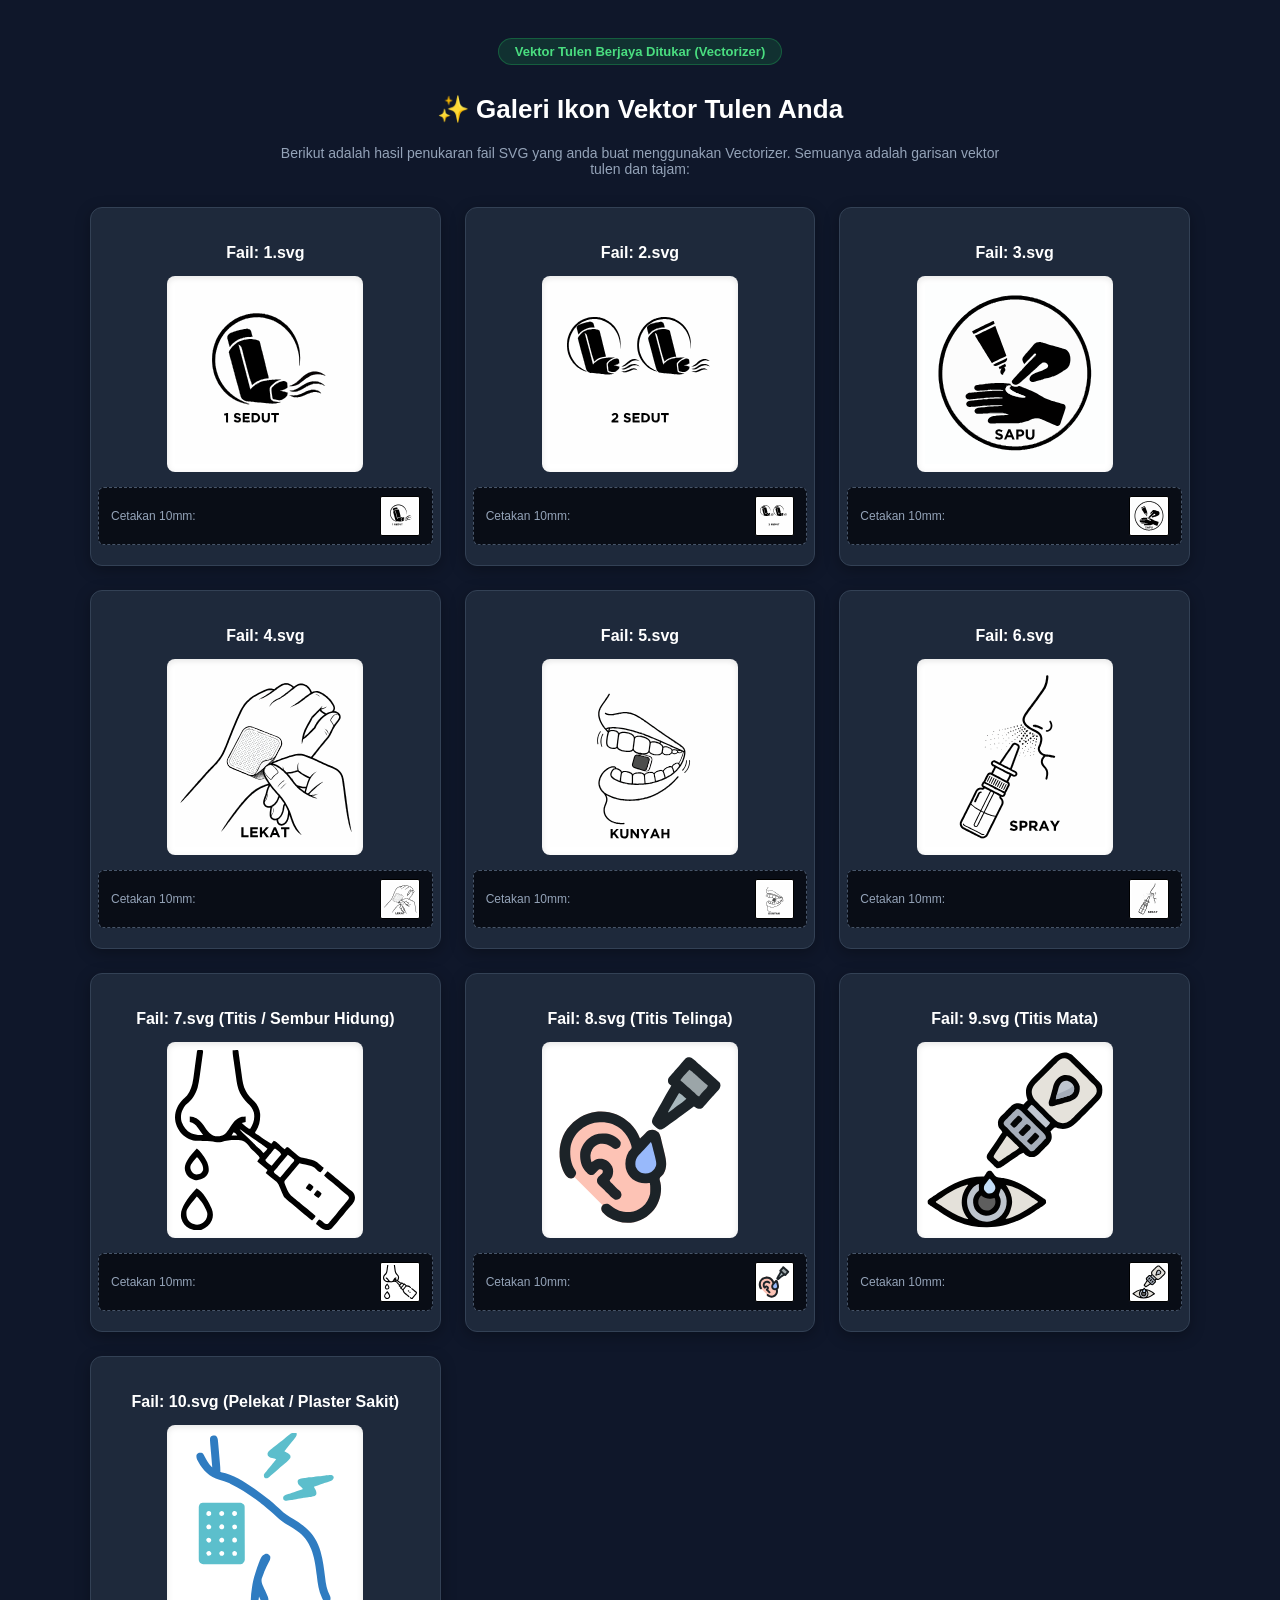
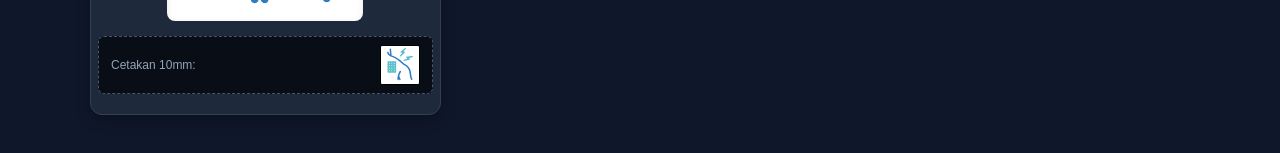
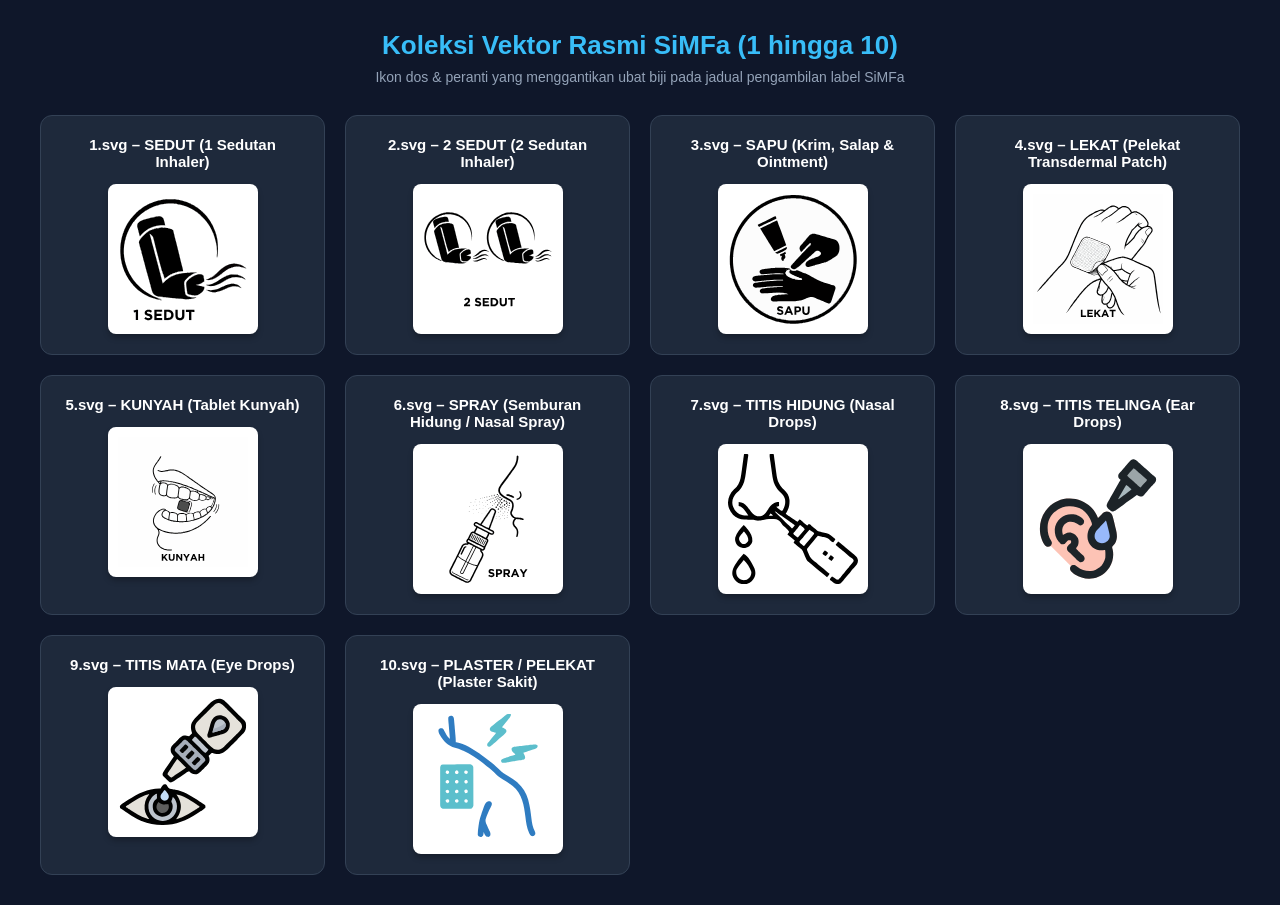
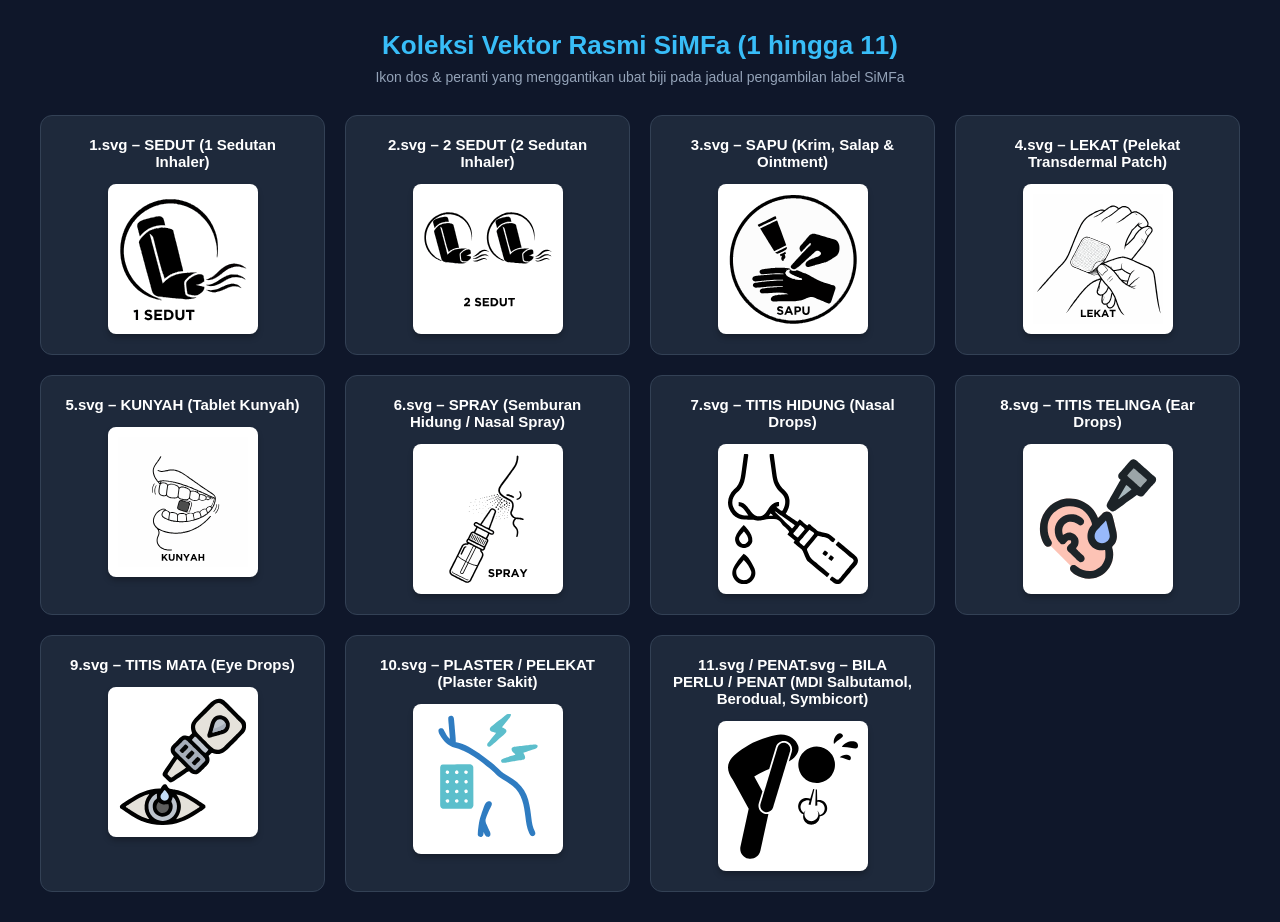
